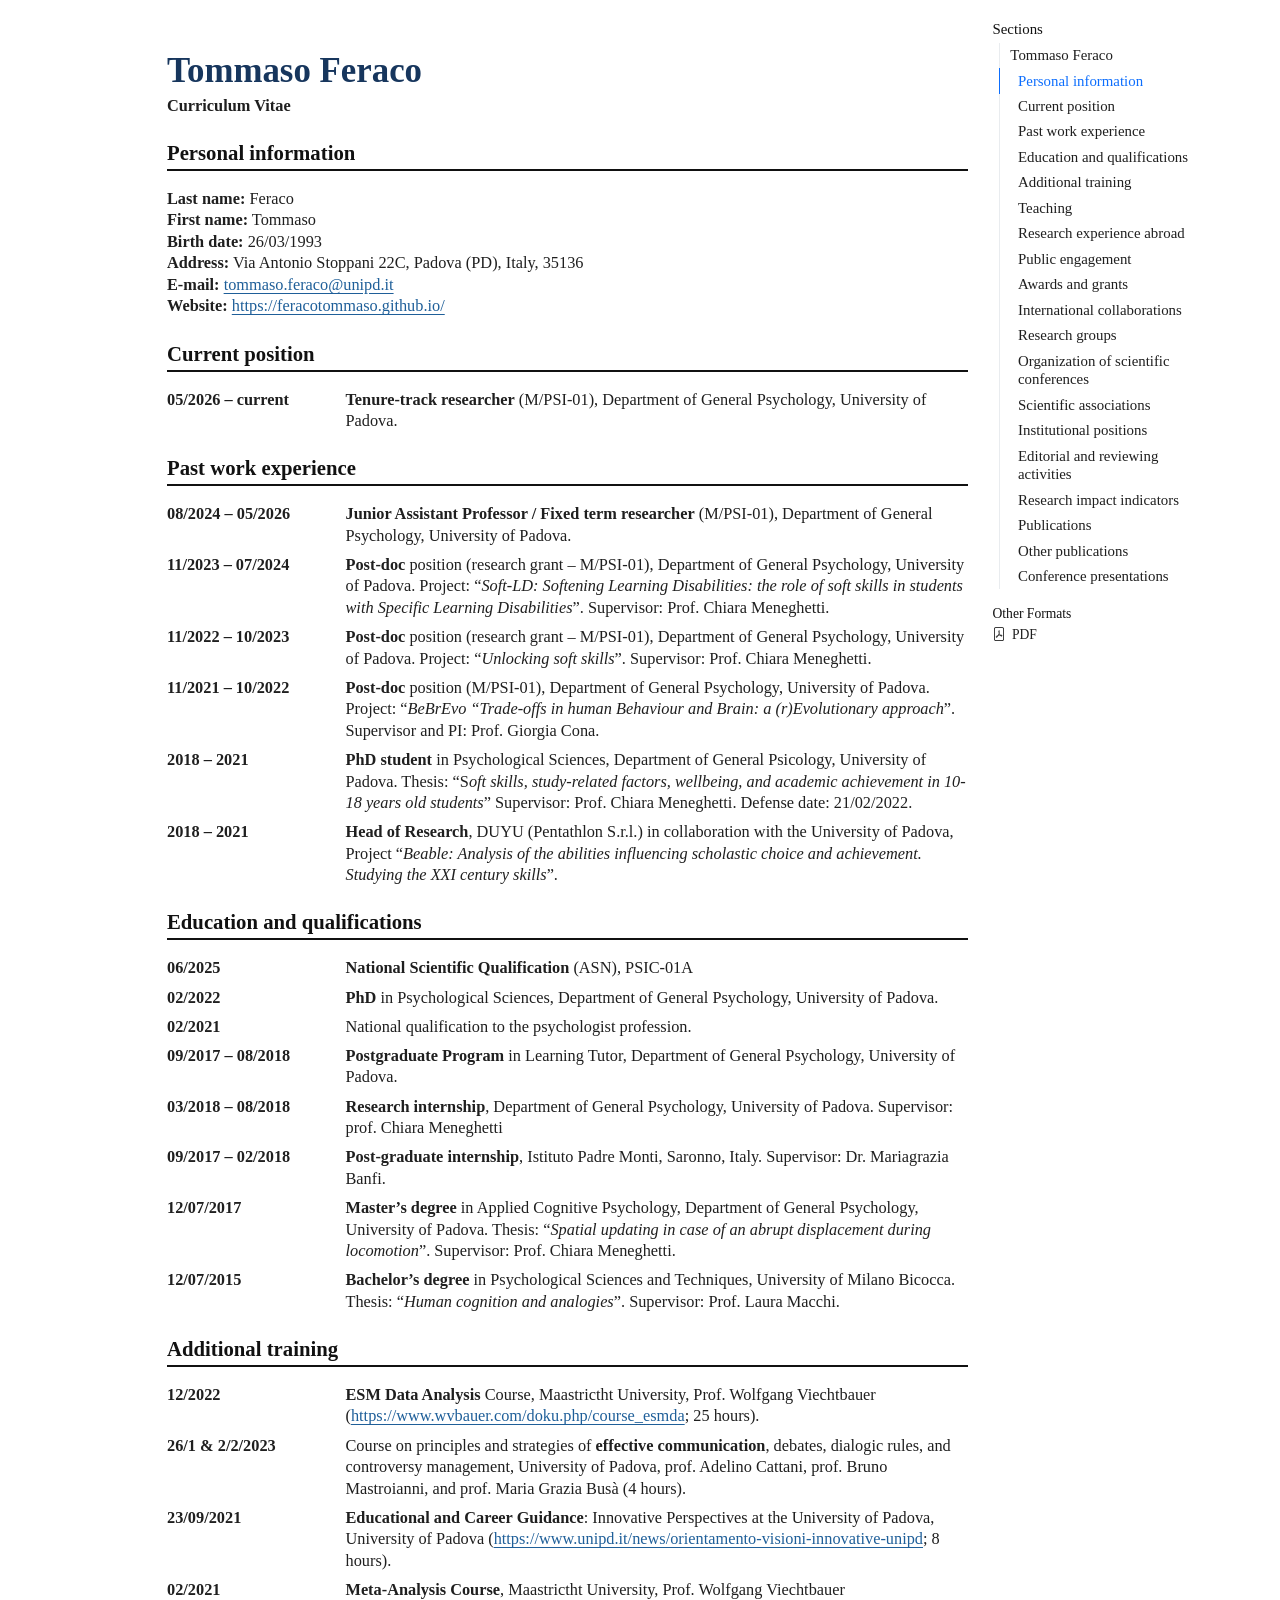
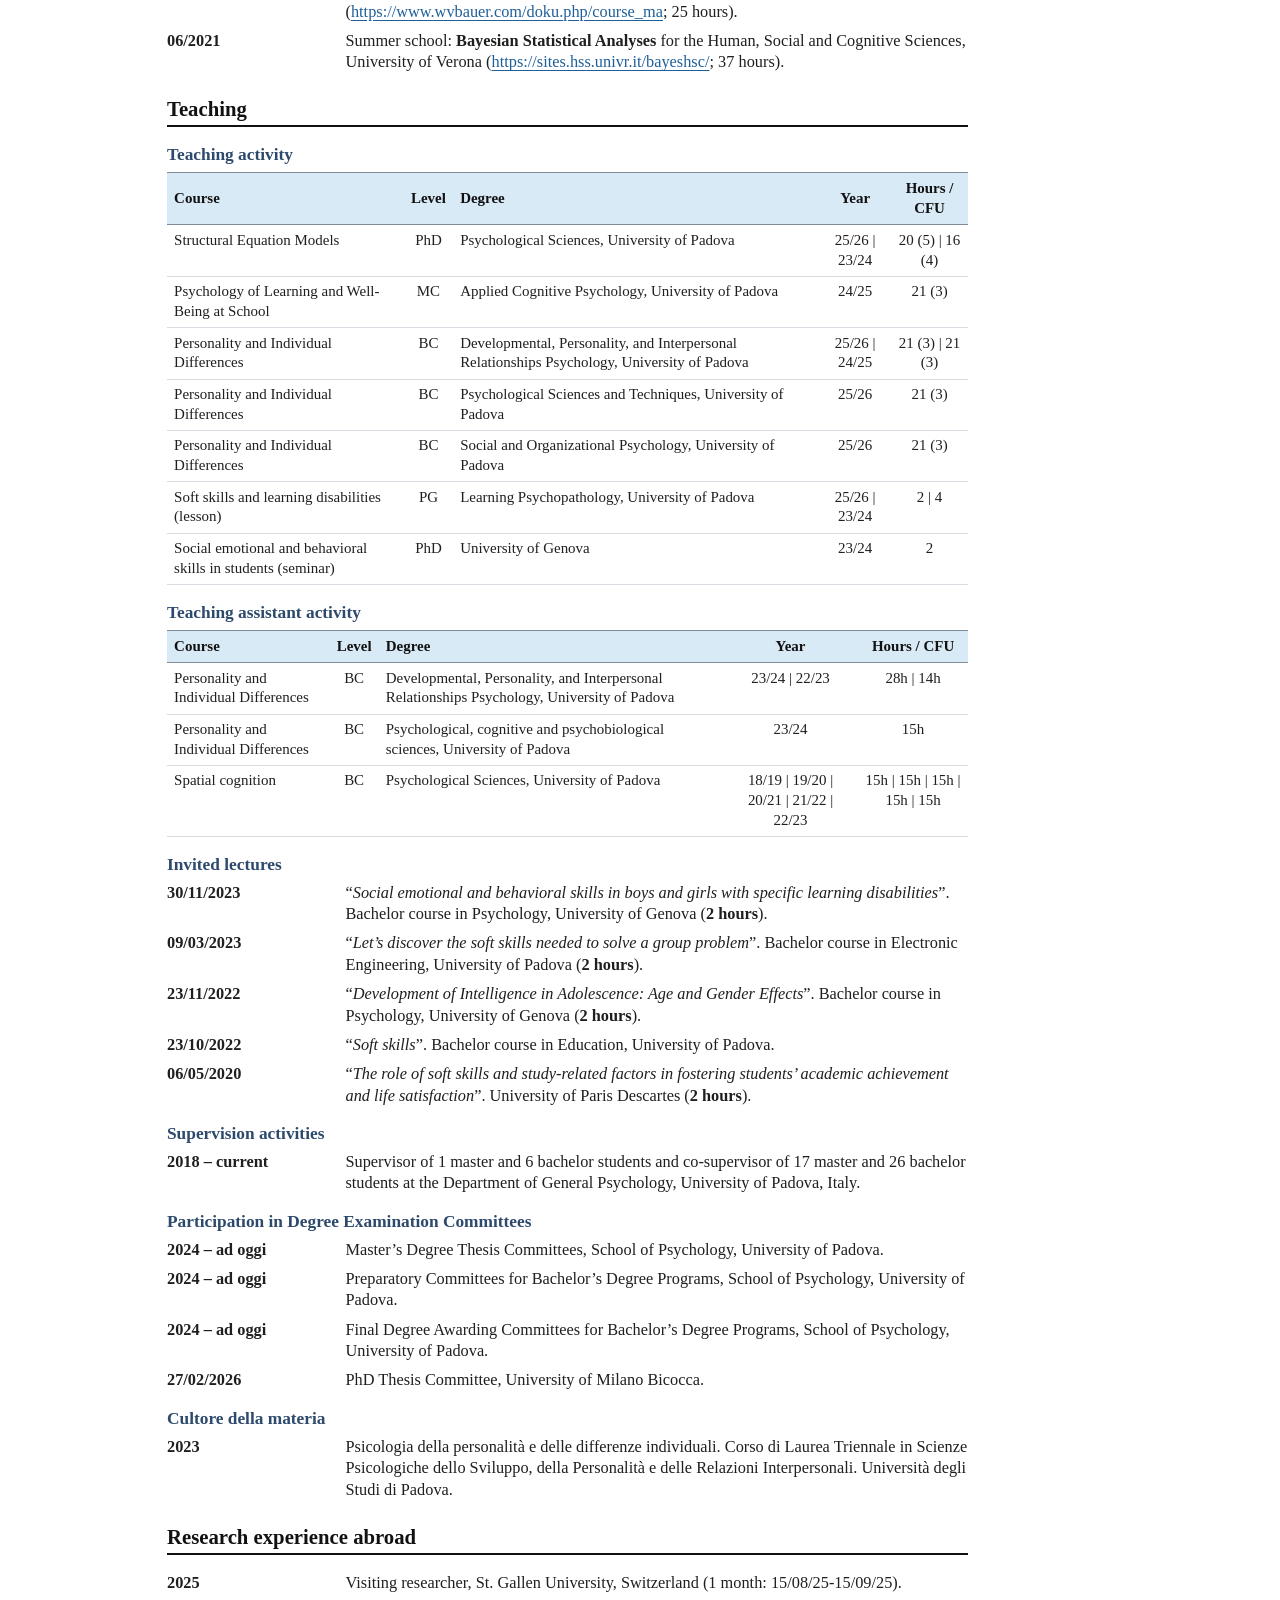
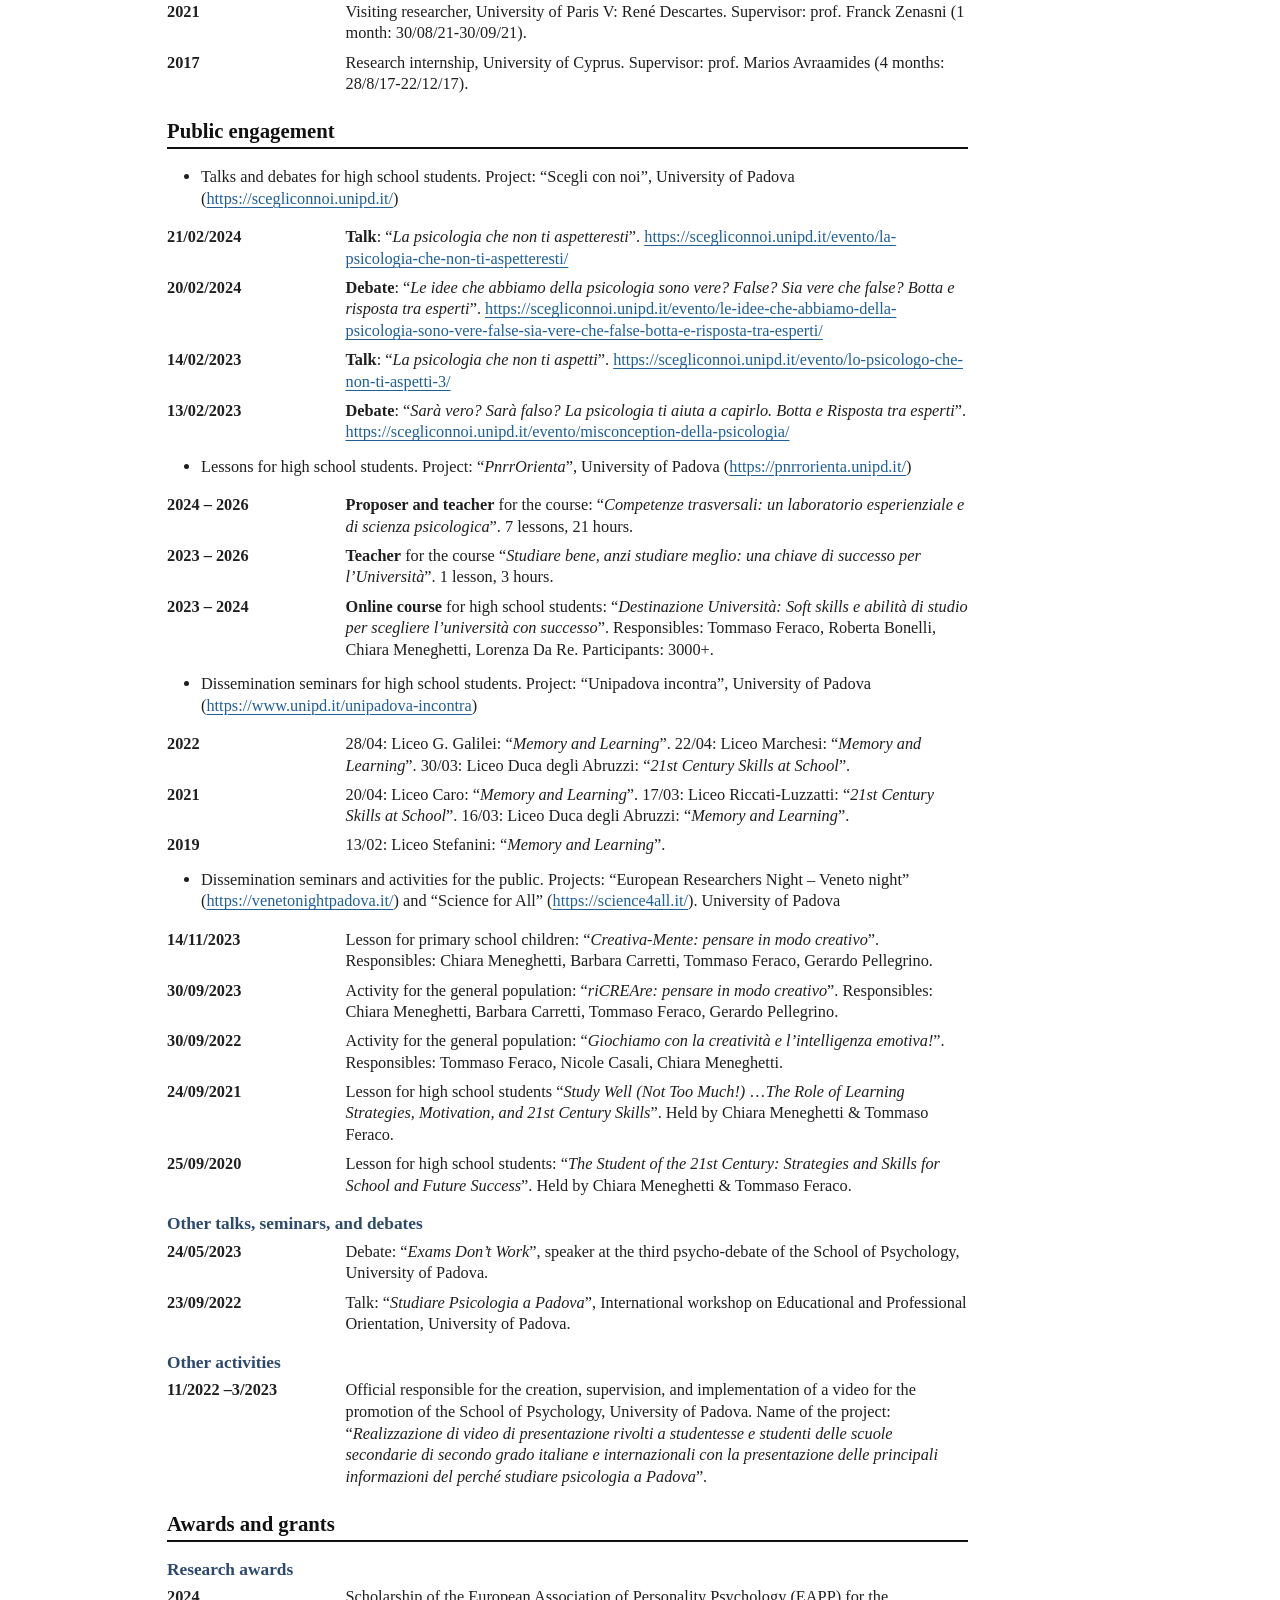
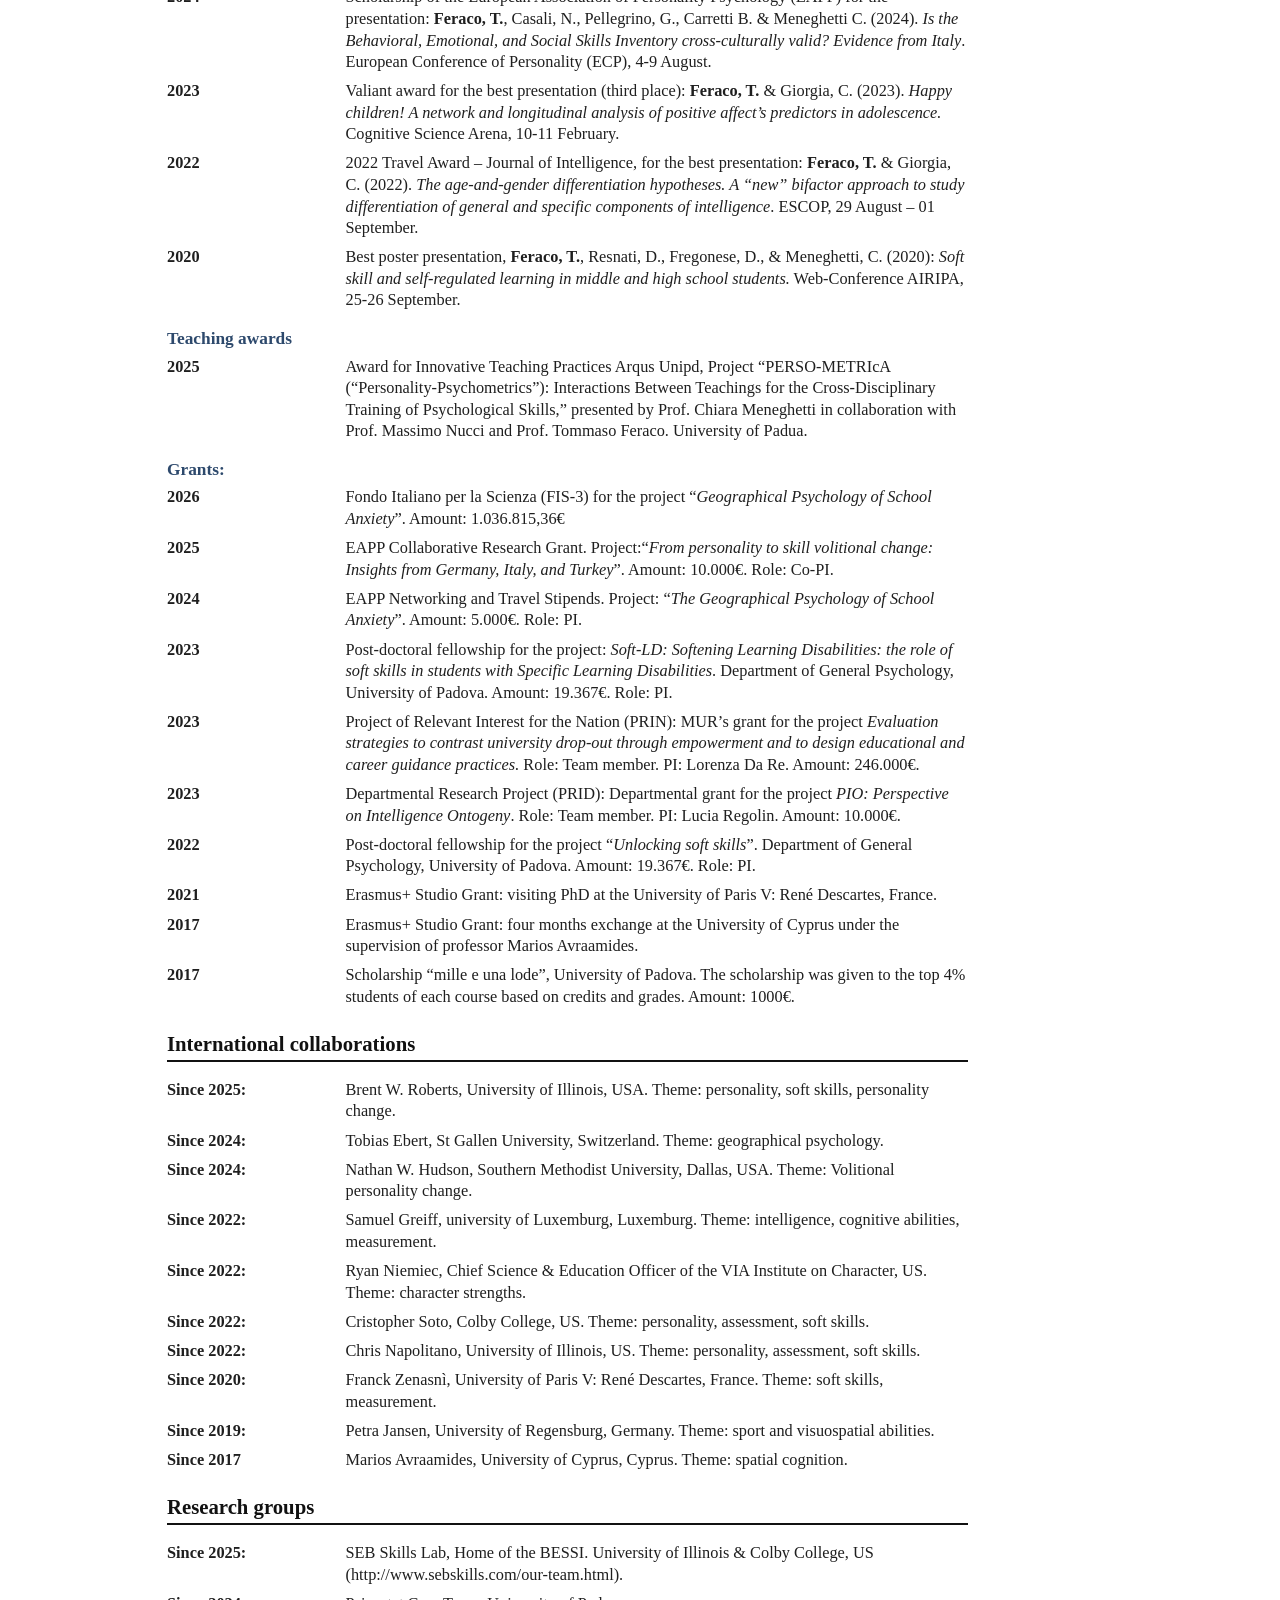
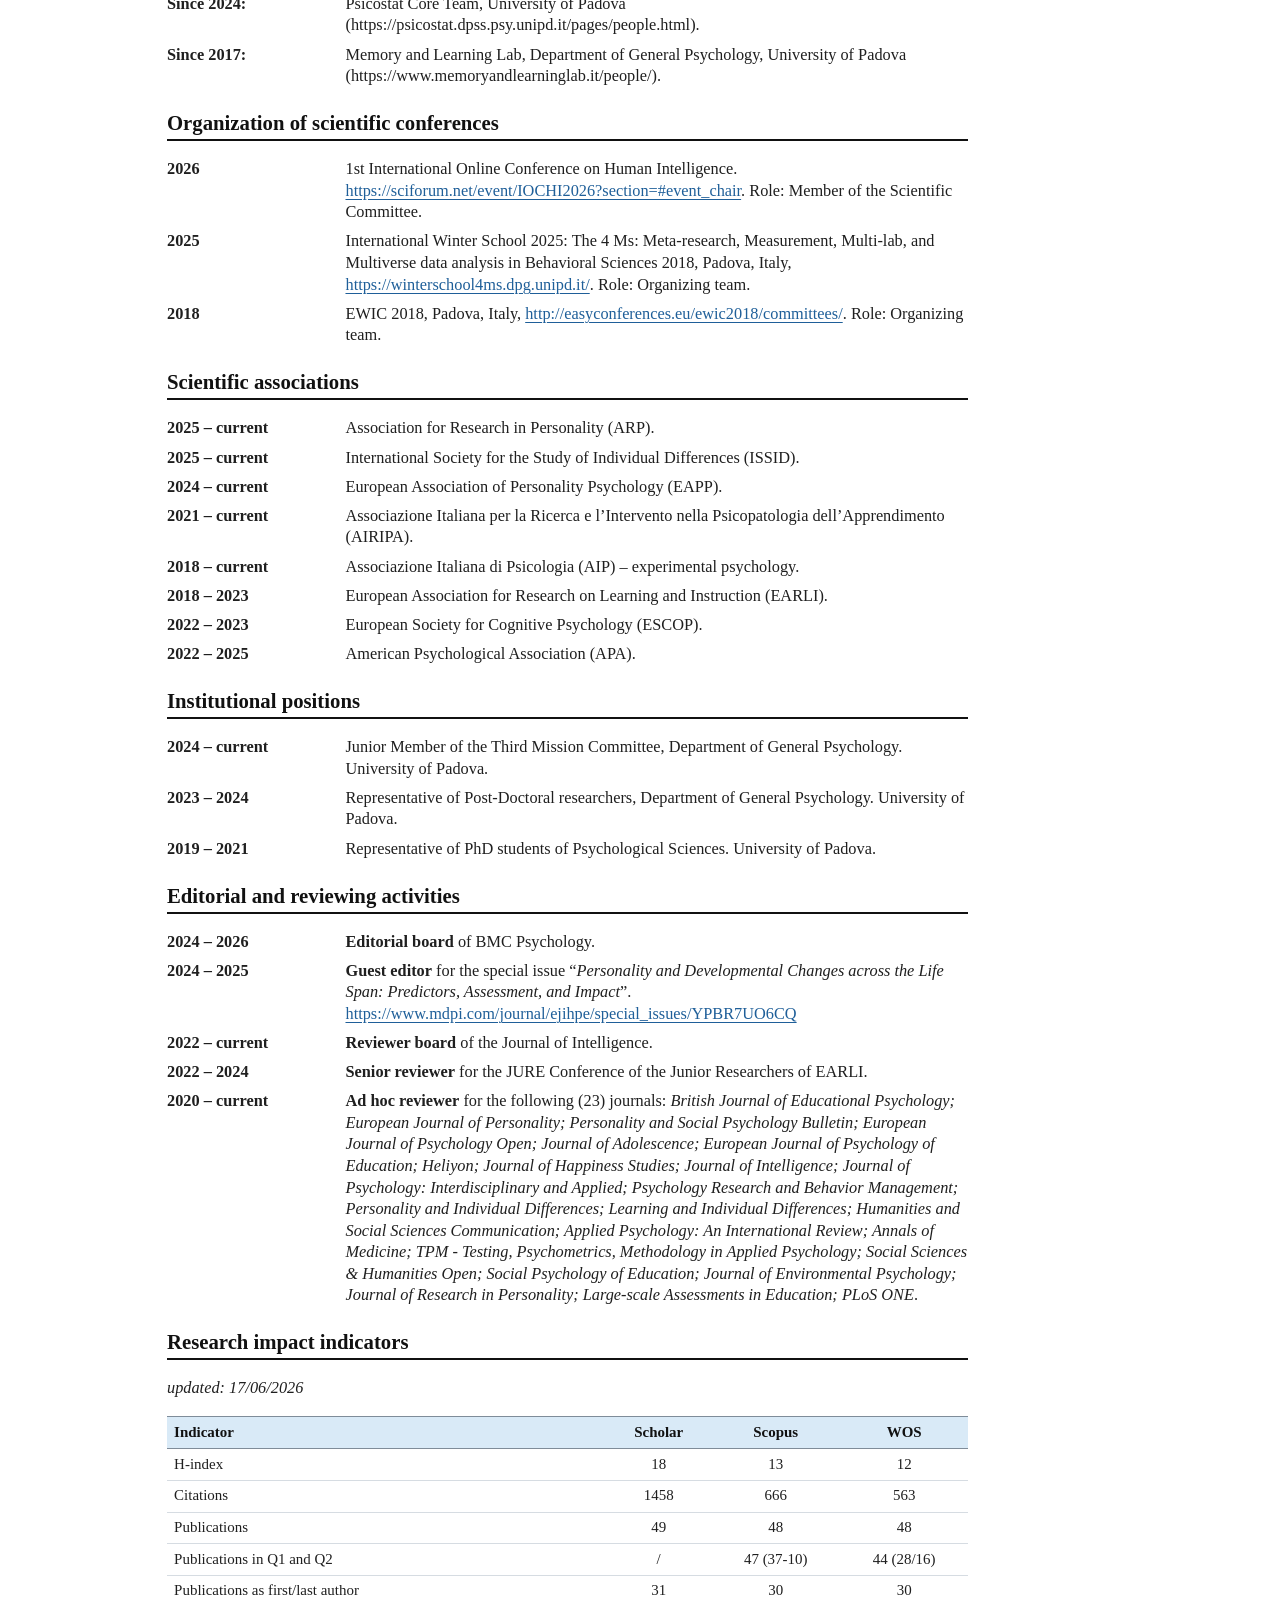
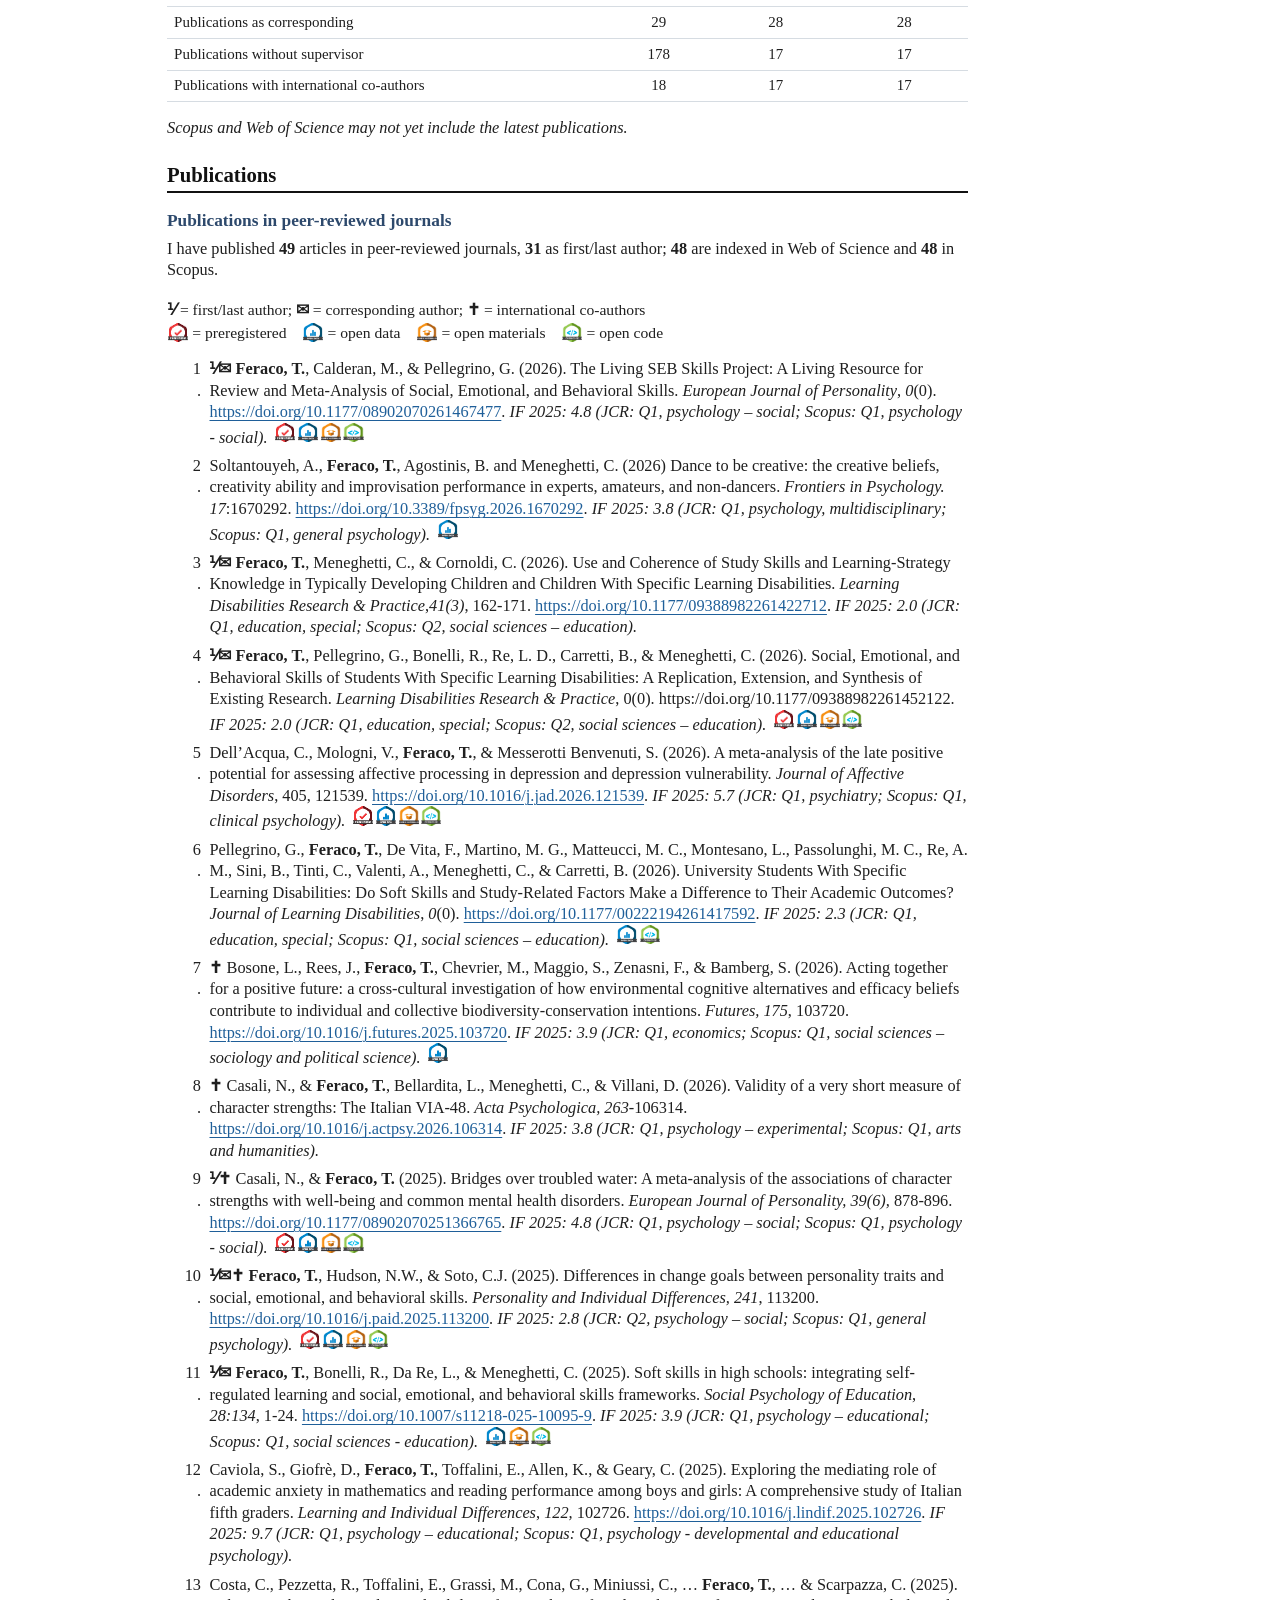
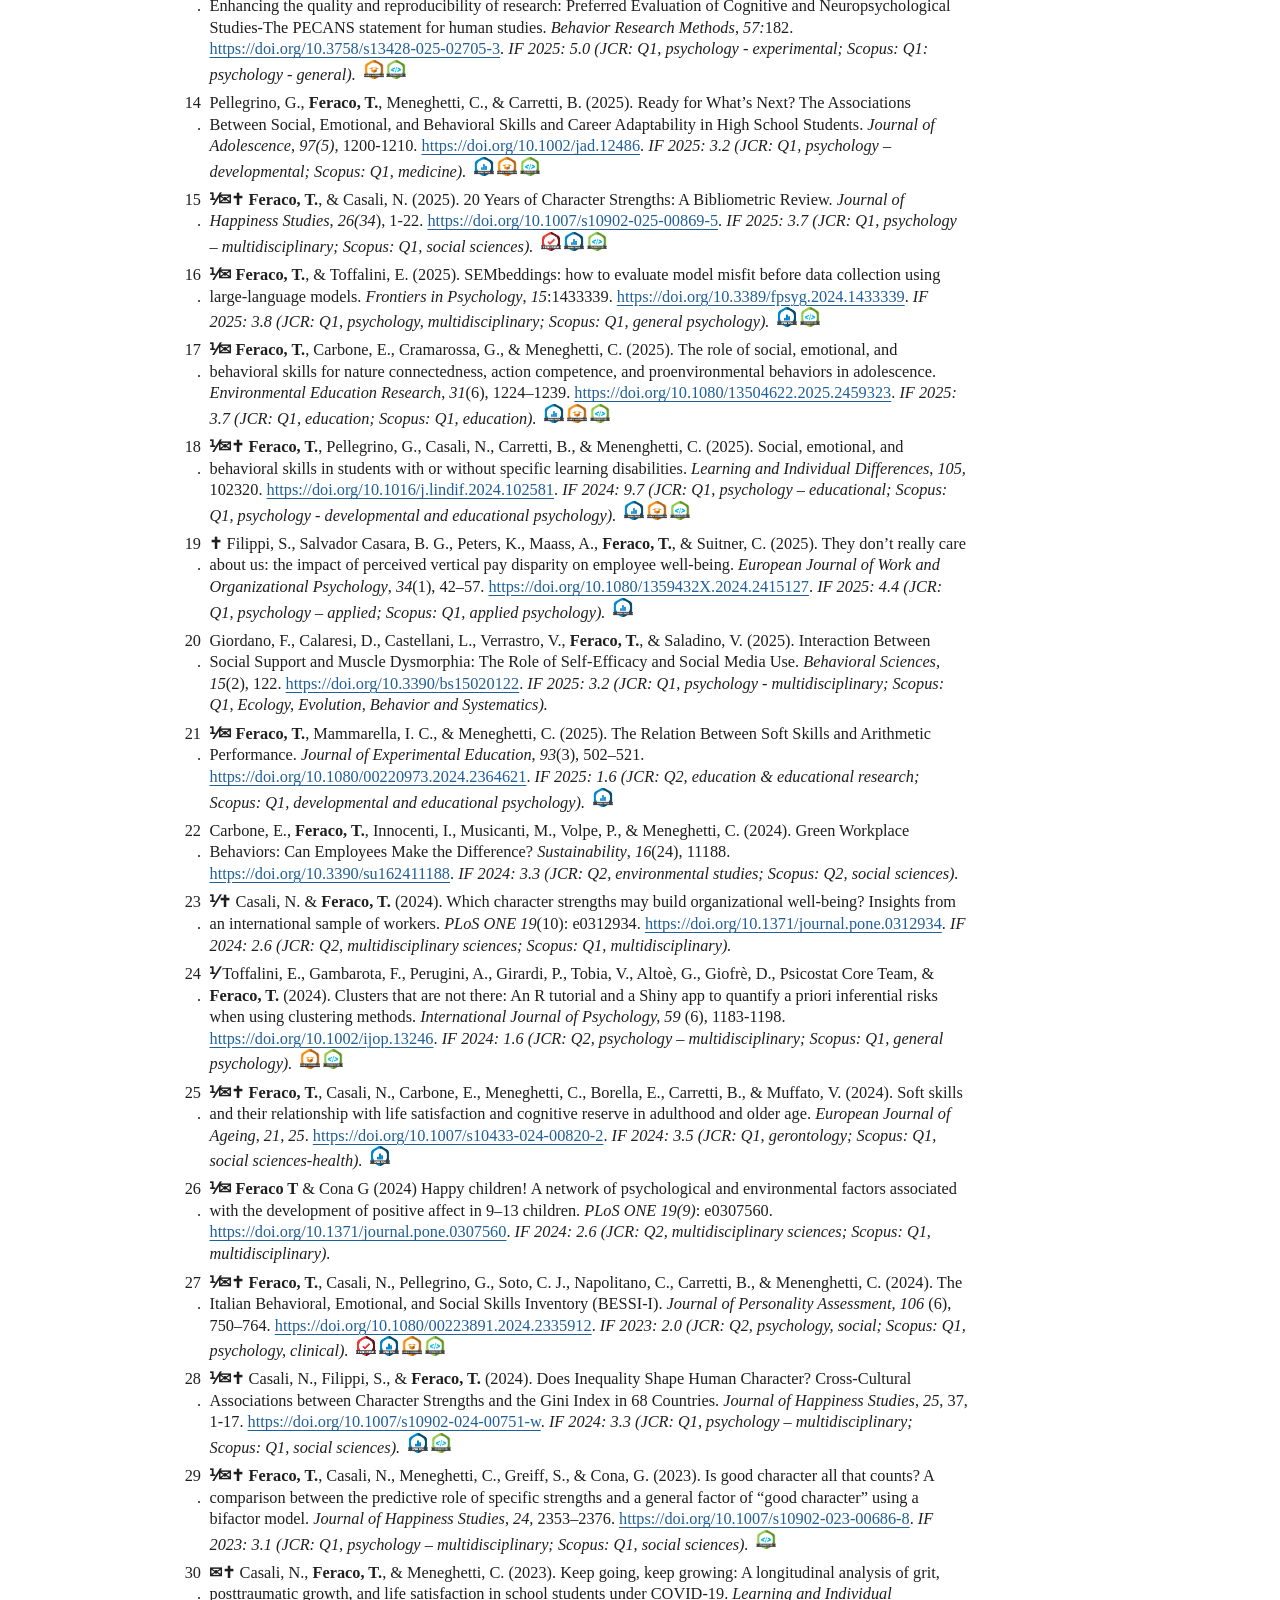
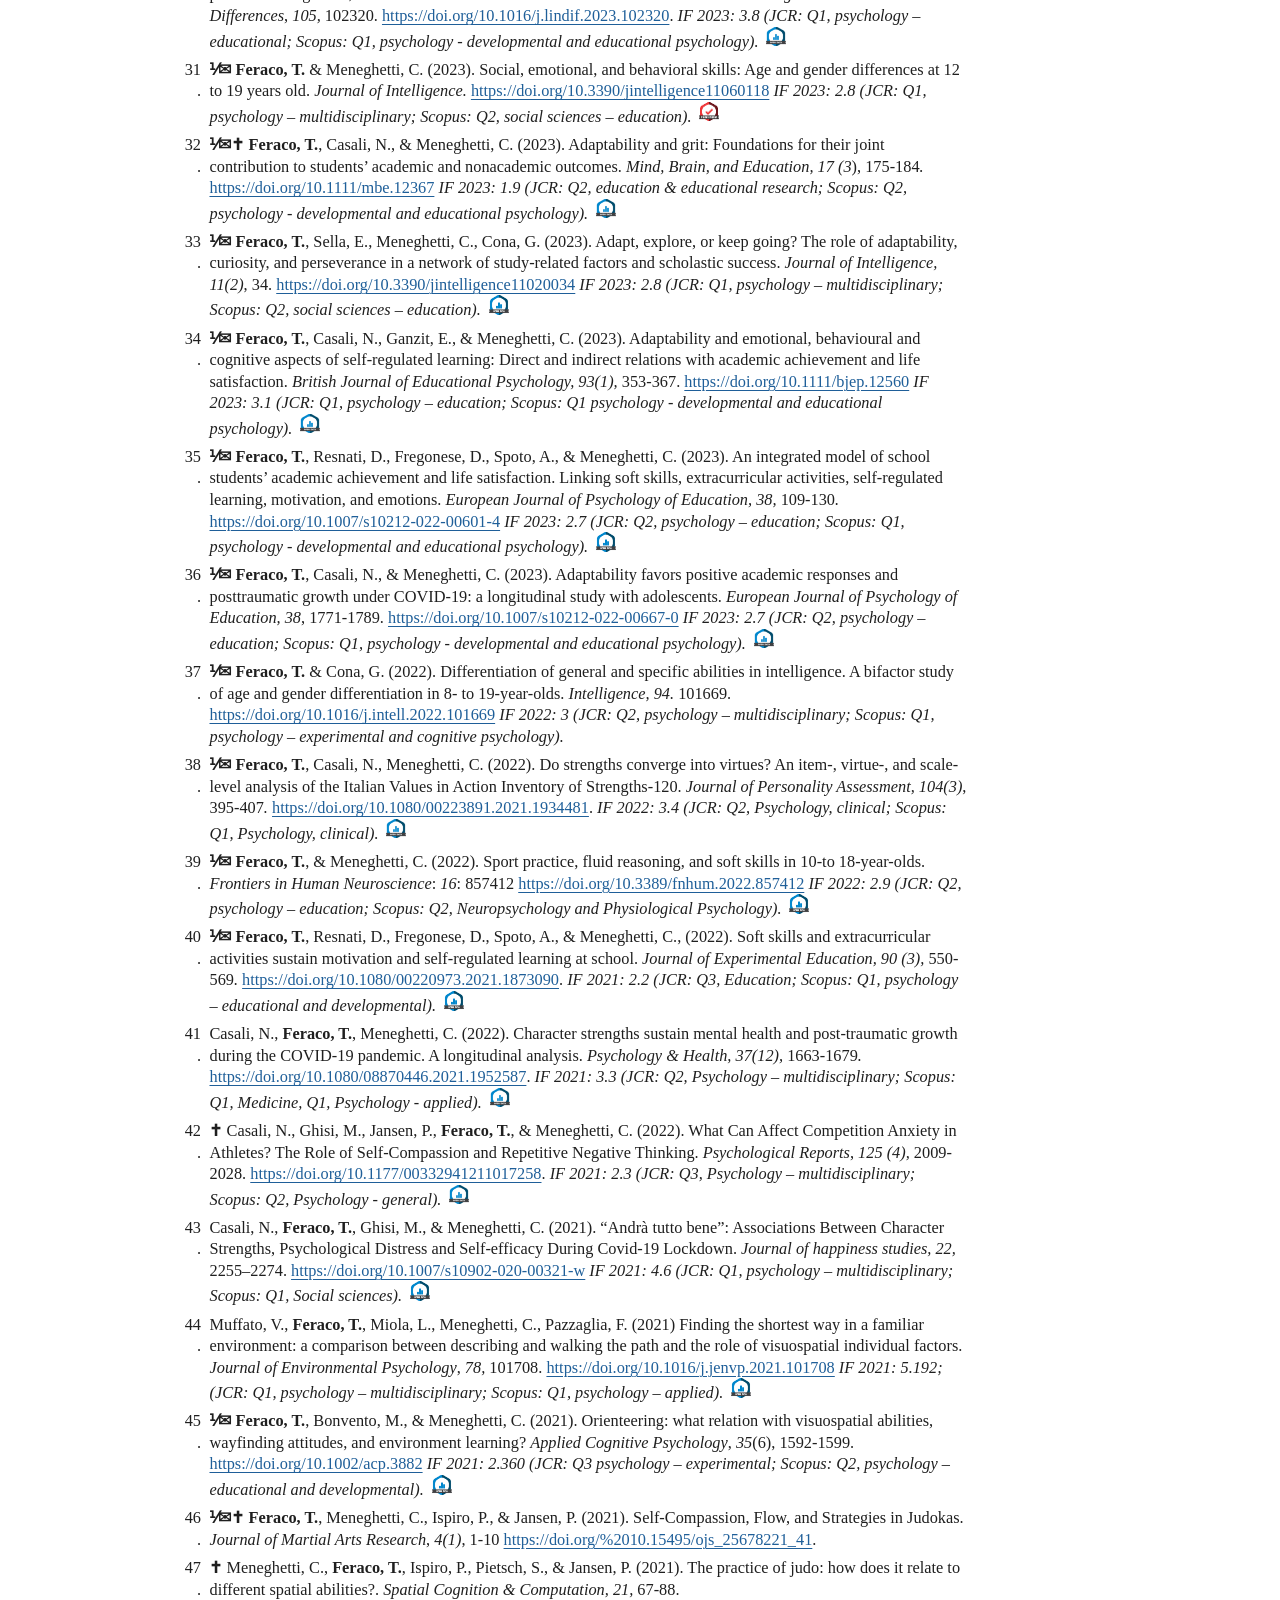
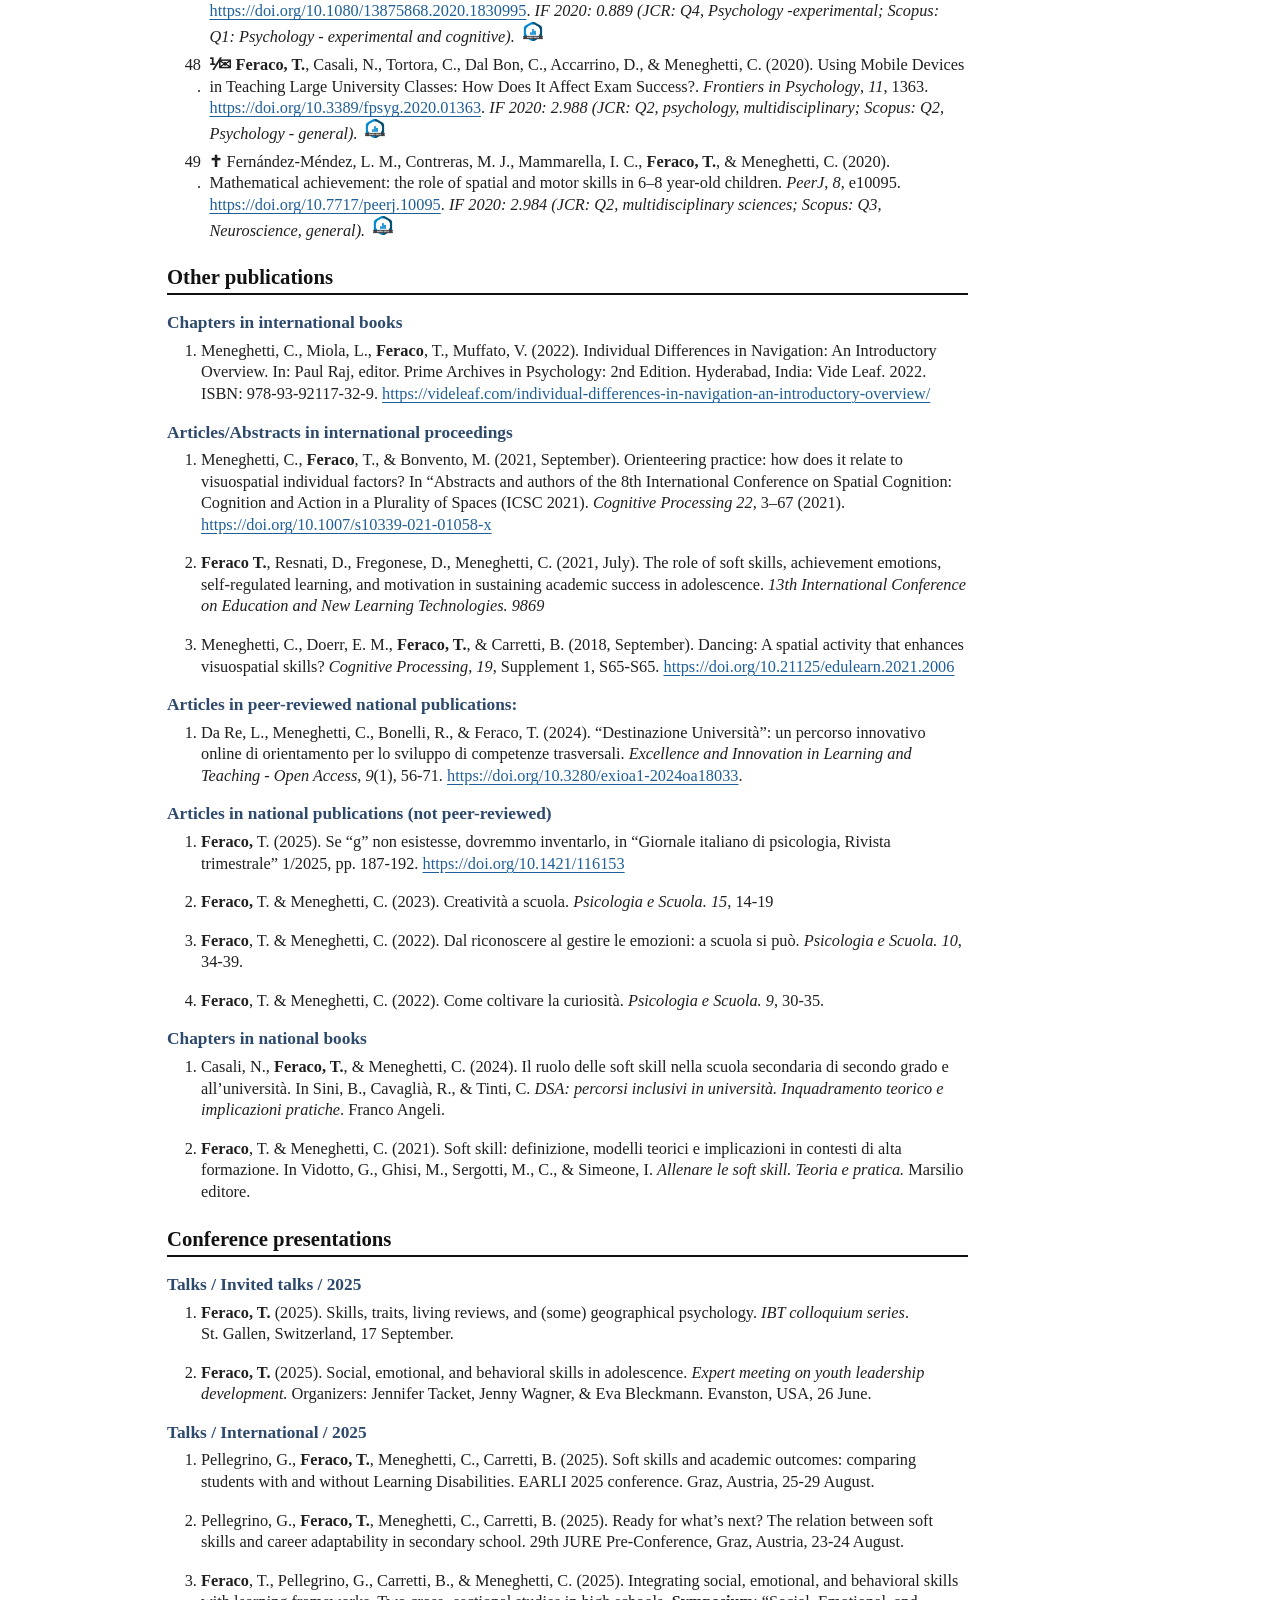
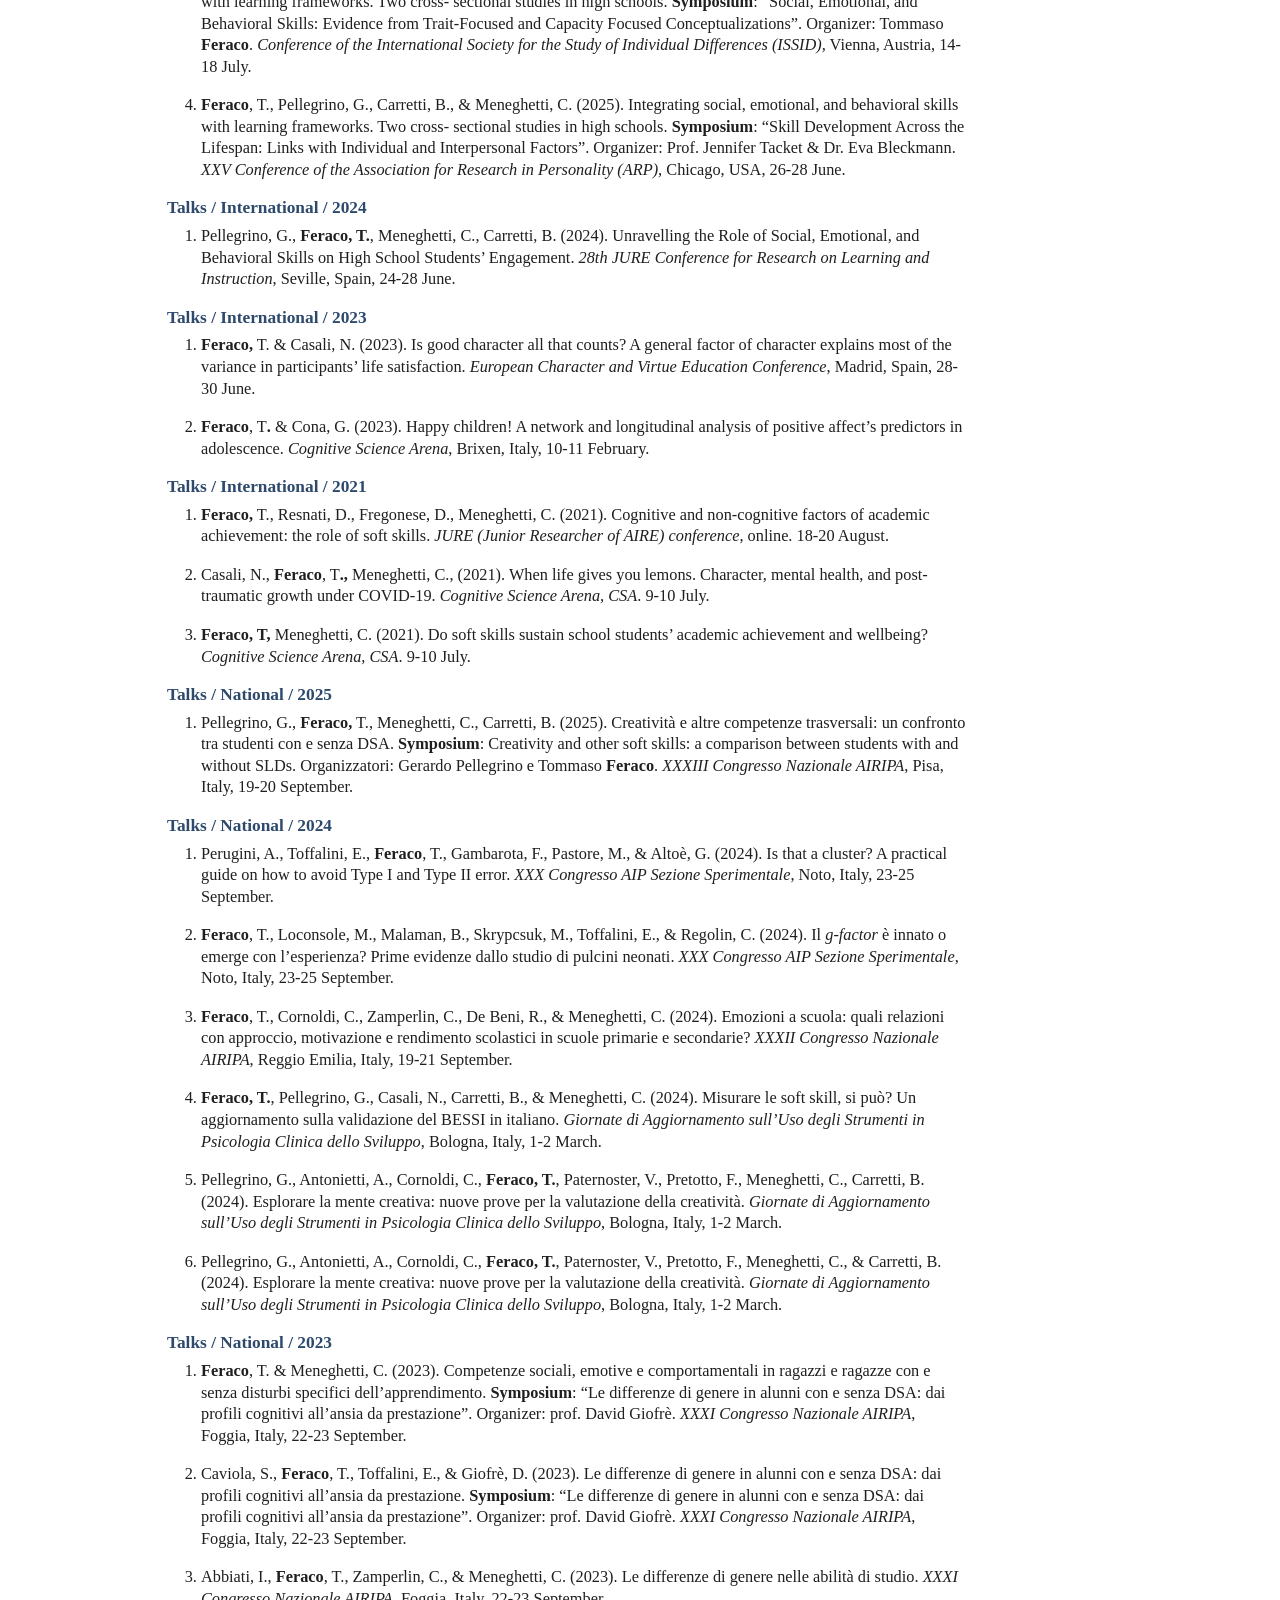
==== docs/cv-en-full.html @ 37ffe10e "docs" ====
<!DOCTYPE html>
<html xmlns="http://www.w3.org/1999/xhtml" lang="en" xml:lang="en"><head>

<meta charset="utf-8">
<meta name="generator" content="quarto-1.7.32">

<meta name="viewport" content="width=device-width, initial-scale=1.0, user-scalable=yes">


<title>cv</title>
<style>
code{white-space: pre-wrap;}
span.smallcaps{font-variant: small-caps;}
div.columns{display: flex; gap: min(4vw, 1.5em);}
div.column{flex: auto; overflow-x: auto;}
div.hanging-indent{margin-left: 1.5em; text-indent: -1.5em;}
ul.task-list{list-style: none;}
ul.task-list li input[type="checkbox"] {
width: 0.8em;
margin: 0 0.8em 0.2em -1em;  vertical-align: middle;
}
</style>


<script>/*!
 * clipboard.js v2.0.11
 * https://clipboardjs.com/
 *
 * Licensed MIT © Zeno Rocha
 */
!function(t,e){"object"==typeof exports&&"object"==typeof module?module.exports=e():"function"==typeof define&&define.amd?define([],e):"object"==typeof exports?exports.ClipboardJS=e():t.ClipboardJS=e()}(this,function(){return n={686:function(t,e,n){"use strict";n.d(e,{default:function(){return b}});var e=n(279),i=n.n(e),e=n(370),u=n.n(e),e=n(817),r=n.n(e);function c(t){try{return document.execCommand(t)}catch(t){return}}var a=function(t){t=r()(t);return c("cut"),t};function o(t,e){var n,o,t=(n=t,o="rtl"===document.documentElement.getAttribute("dir"),(t=document.createElement("textarea")).style.fontSize="12pt",t.style.border="0",t.style.padding="0",t.style.margin="0",t.style.position="absolute",t.style[o?"right":"left"]="-9999px",o=window.pageYOffset||document.documentElement.scrollTop,t.style.top="".concat(o,"px"),t.setAttribute("readonly",""),t.value=n,t);return e.container.appendChild(t),e=r()(t),c("copy"),t.remove(),e}var f=function(t){var e=1<arguments.length&&void 0!==arguments[1]?arguments[1]:{container:document.body},n="";return"string"==typeof t?n=o(t,e):t instanceof HTMLInputElement&&!["text","search","url","tel","password"].includes(null==t?void 0:t.type)?n=o(t.value,e):(n=r()(t),c("copy")),n};function l(t){return(l="function"==typeof Symbol&&"symbol"==typeof Symbol.iterator?function(t){return typeof t}:function(t){return t&&"function"==typeof Symbol&&t.constructor===Symbol&&t!==Symbol.prototype?"symbol":typeof t})(t)}var s=function(){var t=0<arguments.length&&void 0!==arguments[0]?arguments[0]:{},e=t.action,n=void 0===e?"copy":e,o=t.container,e=t.target,t=t.text;if("copy"!==n&&"cut"!==n)throw new Error('Invalid "action" value, use either "copy" or "cut"');if(void 0!==e){if(!e||"object"!==l(e)||1!==e.nodeType)throw new Error('Invalid "target" value, use a valid Element');if("copy"===n&&e.hasAttribute("disabled"))throw new Error('Invalid "target" attribute. Please use "readonly" instead of "disabled" attribute');if("cut"===n&&(e.hasAttribute("readonly")||e.hasAttribute("disabled")))throw new Error('Invalid "target" attribute. You can\'t cut text from elements with "readonly" or "disabled" attributes')}return t?f(t,{container:o}):e?"cut"===n?a(e):f(e,{container:o}):void 0};function p(t){return(p="function"==typeof Symbol&&"symbol"==typeof Symbol.iterator?function(t){return typeof t}:function(t){return t&&"function"==typeof Symbol&&t.constructor===Symbol&&t!==Symbol.prototype?"symbol":typeof t})(t)}function d(t,e){for(var n=0;n<e.length;n++){var o=e[n];o.enumerable=o.enumerable||!1,o.configurable=!0,"value"in o&&(o.writable=!0),Object.defineProperty(t,o.key,o)}}function y(t,e){return(y=Object.setPrototypeOf||function(t,e){return t.__proto__=e,t})(t,e)}function h(n){var o=function(){if("undefined"==typeof Reflect||!Reflect.construct)return!1;if(Reflect.construct.sham)return!1;if("function"==typeof Proxy)return!0;try{return Date.prototype.toString.call(Reflect.construct(Date,[],function(){})),!0}catch(t){return!1}}();return function(){var t,e=v(n);return t=o?(t=v(this).constructor,Reflect.construct(e,arguments,t)):e.apply(this,arguments),e=this,!(t=t)||"object"!==p(t)&&"function"!=typeof t?function(t){if(void 0!==t)return t;throw new ReferenceError("this hasn't been initialised - super() hasn't been called")}(e):t}}function v(t){return(v=Object.setPrototypeOf?Object.getPrototypeOf:function(t){return t.__proto__||Object.getPrototypeOf(t)})(t)}function m(t,e){t="data-clipboard-".concat(t);if(e.hasAttribute(t))return e.getAttribute(t)}var b=function(){!function(t,e){if("function"!=typeof e&&null!==e)throw new TypeError("Super expression must either be null or a function");t.prototype=Object.create(e&&e.prototype,{constructor:{value:t,writable:!0,configurable:!0}}),e&&y(t,e)}(r,i());var t,e,n,o=h(r);function r(t,e){var n;return function(t){if(!(t instanceof r))throw new TypeError("Cannot call a class as a function")}(this),(n=o.call(this)).resolveOptions(e),n.listenClick(t),n}return t=r,n=[{key:"copy",value:function(t){var e=1<arguments.length&&void 0!==arguments[1]?arguments[1]:{container:document.body};return f(t,e)}},{key:"cut",value:function(t){return a(t)}},{key:"isSupported",value:function(){var t=0<arguments.length&&void 0!==arguments[0]?arguments[0]:["copy","cut"],t="string"==typeof t?[t]:t,e=!!document.queryCommandSupported;return t.forEach(function(t){e=e&&!!document.queryCommandSupported(t)}),e}}],(e=[{key:"resolveOptions",value:function(){var t=0<arguments.length&&void 0!==arguments[0]?arguments[0]:{};this.action="function"==typeof t.action?t.action:this.defaultAction,this.target="function"==typeof t.target?t.target:this.defaultTarget,this.text="function"==typeof t.text?t.text:this.defaultText,this.container="object"===p(t.container)?t.container:document.body}},{key:"listenClick",value:function(t){var e=this;this.listener=u()(t,"click",function(t){return e.onClick(t)})}},{key:"onClick",value:function(t){var e=t.delegateTarget||t.currentTarget,n=this.action(e)||"copy",t=s({action:n,container:this.container,target:this.target(e),text:this.text(e)});this.emit(t?"success":"error",{action:n,text:t,trigger:e,clearSelection:function(){e&&e.focus(),window.getSelection().removeAllRanges()}})}},{key:"defaultAction",value:function(t){return m("action",t)}},{key:"defaultTarget",value:function(t){t=m("target",t);if(t)return document.querySelector(t)}},{key:"defaultText",value:function(t){return m("text",t)}},{key:"destroy",value:function(){this.listener.destroy()}}])&&d(t.prototype,e),n&&d(t,n),r}()},828:function(t){var e;"undefined"==typeof Element||Element.prototype.matches||((e=Element.prototype).matches=e.matchesSelector||e.mozMatchesSelector||e.msMatchesSelector||e.oMatchesSelector||e.webkitMatchesSelector),t.exports=function(t,e){for(;t&&9!==t.nodeType;){if("function"==typeof t.matches&&t.matches(e))return t;t=t.parentNode}}},438:function(t,e,n){var u=n(828);function i(t,e,n,o,r){var i=function(e,n,t,o){return function(t){t.delegateTarget=u(t.target,n),t.delegateTarget&&o.call(e,t)}}.apply(this,arguments);return t.addEventListener(n,i,r),{destroy:function(){t.removeEventListener(n,i,r)}}}t.exports=function(t,e,n,o,r){return"function"==typeof t.addEventListener?i.apply(null,arguments):"function"==typeof n?i.bind(null,document).apply(null,arguments):("string"==typeof t&&(t=document.querySelectorAll(t)),Array.prototype.map.call(t,function(t){return i(t,e,n,o,r)}))}},879:function(t,n){n.node=function(t){return void 0!==t&&t instanceof HTMLElement&&1===t.nodeType},n.nodeList=function(t){var e=Object.prototype.toString.call(t);return void 0!==t&&("[object NodeList]"===e||"[object HTMLCollection]"===e)&&"length"in t&&(0===t.length||n.node(t[0]))},n.string=function(t){return"string"==typeof t||t instanceof String},n.fn=function(t){return"[object Function]"===Object.prototype.toString.call(t)}},370:function(t,e,n){var f=n(879),l=n(438);t.exports=function(t,e,n){if(!t&&!e&&!n)throw new Error("Missing required arguments");if(!f.string(e))throw new TypeError("Second argument must be a String");if(!f.fn(n))throw new TypeError("Third argument must be a Function");if(f.node(t))return c=e,a=n,(u=t).addEventListener(c,a),{destroy:function(){u.removeEventListener(c,a)}};if(f.nodeList(t))return o=t,r=e,i=n,Array.prototype.forEach.call(o,function(t){t.addEventListener(r,i)}),{destroy:function(){Array.prototype.forEach.call(o,function(t){t.removeEventListener(r,i)})}};if(f.string(t))return t=t,e=e,n=n,l(document.body,t,e,n);throw new TypeError("First argument must be a String, HTMLElement, HTMLCollection, or NodeList");var o,r,i,u,c,a}},817:function(t){t.exports=function(t){var e,n="SELECT"===t.nodeName?(t.focus(),t.value):"INPUT"===t.nodeName||"TEXTAREA"===t.nodeName?((e=t.hasAttribute("readonly"))||t.setAttribute("readonly",""),t.select(),t.setSelectionRange(0,t.value.length),e||t.removeAttribute("readonly"),t.value):(t.hasAttribute("contenteditable")&&t.focus(),n=window.getSelection(),(e=document.createRange()).selectNodeContents(t),n.removeAllRanges(),n.addRange(e),n.toString());return n}},279:function(t){function e(){}e.prototype={on:function(t,e,n){var o=this.e||(this.e={});return(o[t]||(o[t]=[])).push({fn:e,ctx:n}),this},once:function(t,e,n){var o=this;function r(){o.off(t,r),e.apply(n,arguments)}return r._=e,this.on(t,r,n)},emit:function(t){for(var e=[].slice.call(arguments,1),n=((this.e||(this.e={}))[t]||[]).slice(),o=0,r=n.length;o<r;o++)n[o].fn.apply(n[o].ctx,e);return this},off:function(t,e){var n=this.e||(this.e={}),o=n[t],r=[];if(o&&e)for(var i=0,u=o.length;i<u;i++)o[i].fn!==e&&o[i].fn._!==e&&r.push(o[i]);return r.length?n[t]=r:delete n[t],this}},t.exports=e,t.exports.TinyEmitter=e}},r={},o.n=function(t){var e=t&&t.__esModule?function(){return t.default}:function(){return t};return o.d(e,{a:e}),e},o.d=function(t,e){for(var n in e)o.o(e,n)&&!o.o(t,n)&&Object.defineProperty(t,n,{enumerable:!0,get:e[n]})},o.o=function(t,e){return Object.prototype.hasOwnProperty.call(t,e)},o(686).default;function o(t){if(r[t])return r[t].exports;var e=r[t]={exports:{}};return n[t](e,e.exports,o),e.exports}var n,r});</script>
<script src="[data-uri]" type="module"></script>
<script src="[data-uri]" type="module"></script>
<script>/**
 * @popperjs/core v2.11.7 - MIT License
 */

!function(e,t){"object"==typeof exports&&"undefined"!=typeof module?t(exports):"function"==typeof define&&define.amd?define(["exports"],t):t((e="undefined"!=typeof globalThis?globalThis:e||self).Popper={})}(this,(function(e){"use strict";function t(e){if(null==e)return window;if("[object Window]"!==e.toString()){var t=e.ownerDocument;return t&&t.defaultView||window}return e}function n(e){return e instanceof t(e).Element||e instanceof Element}function r(e){return e instanceof t(e).HTMLElement||e instanceof HTMLElement}function o(e){return"undefined"!=typeof ShadowRoot&&(e instanceof t(e).ShadowRoot||e instanceof ShadowRoot)}var i=Math.max,a=Math.min,s=Math.round;function f(){var e=navigator.userAgentData;return null!=e&&e.brands&&Array.isArray(e.brands)?e.brands.map((function(e){return e.brand+"/"+e.version})).join(" "):navigator.userAgent}function c(){return!/^((?!chrome|android).)*safari/i.test(f())}function p(e,o,i){void 0===o&&(o=!1),void 0===i&&(i=!1);var a=e.getBoundingClientRect(),f=1,p=1;o&&r(e)&&(f=e.offsetWidth>0&&s(a.width)/e.offsetWidth||1,p=e.offsetHeight>0&&s(a.height)/e.offsetHeight||1);var u=(n(e)?t(e):window).visualViewport,l=!c()&&i,d=(a.left+(l&&u?u.offsetLeft:0))/f,h=(a.top+(l&&u?u.offsetTop:0))/p,m=a.width/f,v=a.height/p;return{width:m,height:v,top:h,right:d+m,bottom:h+v,left:d,x:d,y:h}}function u(e){var n=t(e);return{scrollLeft:n.pageXOffset,scrollTop:n.pageYOffset}}function l(e){return e?(e.nodeName||"").toLowerCase():null}function d(e){return((n(e)?e.ownerDocument:e.document)||window.document).documentElement}function h(e){return p(d(e)).left+u(e).scrollLeft}function m(e){return t(e).getComputedStyle(e)}function v(e){var t=m(e),n=t.overflow,r=t.overflowX,o=t.overflowY;return/auto|scroll|overlay|hidden/.test(n+o+r)}function y(e,n,o){void 0===o&&(o=!1);var i,a,f=r(n),c=r(n)&&function(e){var t=e.getBoundingClientRect(),n=s(t.width)/e.offsetWidth||1,r=s(t.height)/e.offsetHeight||1;return 1!==n||1!==r}(n),m=d(n),y=p(e,c,o),g={scrollLeft:0,scrollTop:0},b={x:0,y:0};return(f||!f&&!o)&&(("body"!==l(n)||v(m))&&(g=(i=n)!==t(i)&&r(i)?{scrollLeft:(a=i).scrollLeft,scrollTop:a.scrollTop}:u(i)),r(n)?((b=p(n,!0)).x+=n.clientLeft,b.y+=n.clientTop):m&&(b.x=h(m))),{x:y.left+g.scrollLeft-b.x,y:y.top+g.scrollTop-b.y,width:y.width,height:y.height}}function g(e){var t=p(e),n=e.offsetWidth,r=e.offsetHeight;return Math.abs(t.width-n)<=1&&(n=t.width),Math.abs(t.height-r)<=1&&(r=t.height),{x:e.offsetLeft,y:e.offsetTop,width:n,height:r}}function b(e){return"html"===l(e)?e:e.assignedSlot||e.parentNode||(o(e)?e.host:null)||d(e)}function x(e){return["html","body","#document"].indexOf(l(e))>=0?e.ownerDocument.body:r(e)&&v(e)?e:x(b(e))}function w(e,n){var r;void 0===n&&(n=[]);var o=x(e),i=o===(null==(r=e.ownerDocument)?void 0:r.body),a=t(o),s=i?[a].concat(a.visualViewport||[],v(o)?o:[]):o,f=n.concat(s);return i?f:f.concat(w(b(s)))}function O(e){return["table","td","th"].indexOf(l(e))>=0}function j(e){return r(e)&&"fixed"!==m(e).position?e.offsetParent:null}function E(e){for(var n=t(e),i=j(e);i&&O(i)&&"static"===m(i).position;)i=j(i);return i&&("html"===l(i)||"body"===l(i)&&"static"===m(i).position)?n:i||function(e){var t=/firefox/i.test(f());if(/Trident/i.test(f())&&r(e)&&"fixed"===m(e).position)return null;var n=b(e);for(o(n)&&(n=n.host);r(n)&&["html","body"].indexOf(l(n))<0;){var i=m(n);if("none"!==i.transform||"none"!==i.perspective||"paint"===i.contain||-1!==["transform","perspective"].indexOf(i.willChange)||t&&"filter"===i.willChange||t&&i.filter&&"none"!==i.filter)return n;n=n.parentNode}return null}(e)||n}var D="top",A="bottom",L="right",P="left",M="auto",k=[D,A,L,P],W="start",B="end",H="viewport",T="popper",R=k.reduce((function(e,t){return e.concat([t+"-"+W,t+"-"+B])}),[]),S=[].concat(k,[M]).reduce((function(e,t){return e.concat([t,t+"-"+W,t+"-"+B])}),[]),V=["beforeRead","read","afterRead","beforeMain","main","afterMain","beforeWrite","write","afterWrite"];function q(e){var t=new Map,n=new Set,r=[];function o(e){n.add(e.name),[].concat(e.requires||[],e.requiresIfExists||[]).forEach((function(e){if(!n.has(e)){var r=t.get(e);r&&o(r)}})),r.push(e)}return e.forEach((function(e){t.set(e.name,e)})),e.forEach((function(e){n.has(e.name)||o(e)})),r}function C(e){return e.split("-")[0]}function N(e,t){var n=t.getRootNode&&t.getRootNode();if(e.contains(t))return!0;if(n&&o(n)){var r=t;do{if(r&&e.isSameNode(r))return!0;r=r.parentNode||r.host}while(r)}return!1}function I(e){return Object.assign({},e,{left:e.x,top:e.y,right:e.x+e.width,bottom:e.y+e.height})}function _(e,r,o){return r===H?I(function(e,n){var r=t(e),o=d(e),i=r.visualViewport,a=o.clientWidth,s=o.clientHeight,f=0,p=0;if(i){a=i.width,s=i.height;var u=c();(u||!u&&"fixed"===n)&&(f=i.offsetLeft,p=i.offsetTop)}return{width:a,height:s,x:f+h(e),y:p}}(e,o)):n(r)?function(e,t){var n=p(e,!1,"fixed"===t);return n.top=n.top+e.clientTop,n.left=n.left+e.clientLeft,n.bottom=n.top+e.clientHeight,n.right=n.left+e.clientWidth,n.width=e.clientWidth,n.height=e.clientHeight,n.x=n.left,n.y=n.top,n}(r,o):I(function(e){var t,n=d(e),r=u(e),o=null==(t=e.ownerDocument)?void 0:t.body,a=i(n.scrollWidth,n.clientWidth,o?o.scrollWidth:0,o?o.clientWidth:0),s=i(n.scrollHeight,n.clientHeight,o?o.scrollHeight:0,o?o.clientHeight:0),f=-r.scrollLeft+h(e),c=-r.scrollTop;return"rtl"===m(o||n).direction&&(f+=i(n.clientWidth,o?o.clientWidth:0)-a),{width:a,height:s,x:f,y:c}}(d(e)))}function F(e,t,o,s){var f="clippingParents"===t?function(e){var t=w(b(e)),o=["absolute","fixed"].indexOf(m(e).position)>=0&&r(e)?E(e):e;return n(o)?t.filter((function(e){return n(e)&&N(e,o)&&"body"!==l(e)})):[]}(e):[].concat(t),c=[].concat(f,[o]),p=c[0],u=c.reduce((function(t,n){var r=_(e,n,s);return t.top=i(r.top,t.top),t.right=a(r.right,t.right),t.bottom=a(r.bottom,t.bottom),t.left=i(r.left,t.left),t}),_(e,p,s));return u.width=u.right-u.left,u.height=u.bottom-u.top,u.x=u.left,u.y=u.top,u}function U(e){return e.split("-")[1]}function z(e){return["top","bottom"].indexOf(e)>=0?"x":"y"}function X(e){var t,n=e.reference,r=e.element,o=e.placement,i=o?C(o):null,a=o?U(o):null,s=n.x+n.width/2-r.width/2,f=n.y+n.height/2-r.height/2;switch(i){case D:t={x:s,y:n.y-r.height};break;case A:t={x:s,y:n.y+n.height};break;case L:t={x:n.x+n.width,y:f};break;case P:t={x:n.x-r.width,y:f};break;default:t={x:n.x,y:n.y}}var c=i?z(i):null;if(null!=c){var p="y"===c?"height":"width";switch(a){case W:t[c]=t[c]-(n[p]/2-r[p]/2);break;case B:t[c]=t[c]+(n[p]/2-r[p]/2)}}return t}function Y(e){return Object.assign({},{top:0,right:0,bottom:0,left:0},e)}function G(e,t){return t.reduce((function(t,n){return t[n]=e,t}),{})}function J(e,t){void 0===t&&(t={});var r=t,o=r.placement,i=void 0===o?e.placement:o,a=r.strategy,s=void 0===a?e.strategy:a,f=r.boundary,c=void 0===f?"clippingParents":f,u=r.rootBoundary,l=void 0===u?H:u,h=r.elementContext,m=void 0===h?T:h,v=r.altBoundary,y=void 0!==v&&v,g=r.padding,b=void 0===g?0:g,x=Y("number"!=typeof b?b:G(b,k)),w=m===T?"reference":T,O=e.rects.popper,j=e.elements[y?w:m],E=F(n(j)?j:j.contextElement||d(e.elements.popper),c,l,s),P=p(e.elements.reference),M=X({reference:P,element:O,strategy:"absolute",placement:i}),W=I(Object.assign({},O,M)),B=m===T?W:P,R={top:E.top-B.top+x.top,bottom:B.bottom-E.bottom+x.bottom,left:E.left-B.left+x.left,right:B.right-E.right+x.right},S=e.modifiersData.offset;if(m===T&&S){var V=S[i];Object.keys(R).forEach((function(e){var t=[L,A].indexOf(e)>=0?1:-1,n=[D,A].indexOf(e)>=0?"y":"x";R[e]+=V[n]*t}))}return R}var K={placement:"bottom",modifiers:[],strategy:"absolute"};function Q(){for(var e=arguments.length,t=new Array(e),n=0;n<e;n++)t[n]=arguments[n];return!t.some((function(e){return!(e&&"function"==typeof e.getBoundingClientRect)}))}function Z(e){void 0===e&&(e={});var t=e,r=t.defaultModifiers,o=void 0===r?[]:r,i=t.defaultOptions,a=void 0===i?K:i;return function(e,t,r){void 0===r&&(r=a);var i,s,f={placement:"bottom",orderedModifiers:[],options:Object.assign({},K,a),modifiersData:{},elements:{reference:e,popper:t},attributes:{},styles:{}},c=[],p=!1,u={state:f,setOptions:function(r){var i="function"==typeof r?r(f.options):r;l(),f.options=Object.assign({},a,f.options,i),f.scrollParents={reference:n(e)?w(e):e.contextElement?w(e.contextElement):[],popper:w(t)};var s,p,d=function(e){var t=q(e);return V.reduce((function(e,n){return e.concat(t.filter((function(e){return e.phase===n})))}),[])}((s=[].concat(o,f.options.modifiers),p=s.reduce((function(e,t){var n=e[t.name];return e[t.name]=n?Object.assign({},n,t,{options:Object.assign({},n.options,t.options),data:Object.assign({},n.data,t.data)}):t,e}),{}),Object.keys(p).map((function(e){return p[e]}))));return f.orderedModifiers=d.filter((function(e){return e.enabled})),f.orderedModifiers.forEach((function(e){var t=e.name,n=e.options,r=void 0===n?{}:n,o=e.effect;if("function"==typeof o){var i=o({state:f,name:t,instance:u,options:r}),a=function(){};c.push(i||a)}})),u.update()},forceUpdate:function(){if(!p){var e=f.elements,t=e.reference,n=e.popper;if(Q(t,n)){f.rects={reference:y(t,E(n),"fixed"===f.options.strategy),popper:g(n)},f.reset=!1,f.placement=f.options.placement,f.orderedModifiers.forEach((function(e){return f.modifiersData[e.name]=Object.assign({},e.data)}));for(var r=0;r<f.orderedModifiers.length;r++)if(!0!==f.reset){var o=f.orderedModifiers[r],i=o.fn,a=o.options,s=void 0===a?{}:a,c=o.name;"function"==typeof i&&(f=i({state:f,options:s,name:c,instance:u})||f)}else f.reset=!1,r=-1}}},update:(i=function(){return new Promise((function(e){u.forceUpdate(),e(f)}))},function(){return s||(s=new Promise((function(e){Promise.resolve().then((function(){s=void 0,e(i())}))}))),s}),destroy:function(){l(),p=!0}};if(!Q(e,t))return u;function l(){c.forEach((function(e){return e()})),c=[]}return u.setOptions(r).then((function(e){!p&&r.onFirstUpdate&&r.onFirstUpdate(e)})),u}}var $={passive:!0};var ee={name:"eventListeners",enabled:!0,phase:"write",fn:function(){},effect:function(e){var n=e.state,r=e.instance,o=e.options,i=o.scroll,a=void 0===i||i,s=o.resize,f=void 0===s||s,c=t(n.elements.popper),p=[].concat(n.scrollParents.reference,n.scrollParents.popper);return a&&p.forEach((function(e){e.addEventListener("scroll",r.update,$)})),f&&c.addEventListener("resize",r.update,$),function(){a&&p.forEach((function(e){e.removeEventListener("scroll",r.update,$)})),f&&c.removeEventListener("resize",r.update,$)}},data:{}};var te={name:"popperOffsets",enabled:!0,phase:"read",fn:function(e){var t=e.state,n=e.name;t.modifiersData[n]=X({reference:t.rects.reference,element:t.rects.popper,strategy:"absolute",placement:t.placement})},data:{}},ne={top:"auto",right:"auto",bottom:"auto",left:"auto"};function re(e){var n,r=e.popper,o=e.popperRect,i=e.placement,a=e.variation,f=e.offsets,c=e.position,p=e.gpuAcceleration,u=e.adaptive,l=e.roundOffsets,h=e.isFixed,v=f.x,y=void 0===v?0:v,g=f.y,b=void 0===g?0:g,x="function"==typeof l?l({x:y,y:b}):{x:y,y:b};y=x.x,b=x.y;var w=f.hasOwnProperty("x"),O=f.hasOwnProperty("y"),j=P,M=D,k=window;if(u){var W=E(r),H="clientHeight",T="clientWidth";if(W===t(r)&&"static"!==m(W=d(r)).position&&"absolute"===c&&(H="scrollHeight",T="scrollWidth"),W=W,i===D||(i===P||i===L)&&a===B)M=A,b-=(h&&W===k&&k.visualViewport?k.visualViewport.height:W[H])-o.height,b*=p?1:-1;if(i===P||(i===D||i===A)&&a===B)j=L,y-=(h&&W===k&&k.visualViewport?k.visualViewport.width:W[T])-o.width,y*=p?1:-1}var R,S=Object.assign({position:c},u&&ne),V=!0===l?function(e,t){var n=e.x,r=e.y,o=t.devicePixelRatio||1;return{x:s(n*o)/o||0,y:s(r*o)/o||0}}({x:y,y:b},t(r)):{x:y,y:b};return y=V.x,b=V.y,p?Object.assign({},S,((R={})[M]=O?"0":"",R[j]=w?"0":"",R.transform=(k.devicePixelRatio||1)<=1?"translate("+y+"px, "+b+"px)":"translate3d("+y+"px, "+b+"px, 0)",R)):Object.assign({},S,((n={})[M]=O?b+"px":"",n[j]=w?y+"px":"",n.transform="",n))}var oe={name:"computeStyles",enabled:!0,phase:"beforeWrite",fn:function(e){var t=e.state,n=e.options,r=n.gpuAcceleration,o=void 0===r||r,i=n.adaptive,a=void 0===i||i,s=n.roundOffsets,f=void 0===s||s,c={placement:C(t.placement),variation:U(t.placement),popper:t.elements.popper,popperRect:t.rects.popper,gpuAcceleration:o,isFixed:"fixed"===t.options.strategy};null!=t.modifiersData.popperOffsets&&(t.styles.popper=Object.assign({},t.styles.popper,re(Object.assign({},c,{offsets:t.modifiersData.popperOffsets,position:t.options.strategy,adaptive:a,roundOffsets:f})))),null!=t.modifiersData.arrow&&(t.styles.arrow=Object.assign({},t.styles.arrow,re(Object.assign({},c,{offsets:t.modifiersData.arrow,position:"absolute",adaptive:!1,roundOffsets:f})))),t.attributes.popper=Object.assign({},t.attributes.popper,{"data-popper-placement":t.placement})},data:{}};var ie={name:"applyStyles",enabled:!0,phase:"write",fn:function(e){var t=e.state;Object.keys(t.elements).forEach((function(e){var n=t.styles[e]||{},o=t.attributes[e]||{},i=t.elements[e];r(i)&&l(i)&&(Object.assign(i.style,n),Object.keys(o).forEach((function(e){var t=o[e];!1===t?i.removeAttribute(e):i.setAttribute(e,!0===t?"":t)})))}))},effect:function(e){var t=e.state,n={popper:{position:t.options.strategy,left:"0",top:"0",margin:"0"},arrow:{position:"absolute"},reference:{}};return Object.assign(t.elements.popper.style,n.popper),t.styles=n,t.elements.arrow&&Object.assign(t.elements.arrow.style,n.arrow),function(){Object.keys(t.elements).forEach((function(e){var o=t.elements[e],i=t.attributes[e]||{},a=Object.keys(t.styles.hasOwnProperty(e)?t.styles[e]:n[e]).reduce((function(e,t){return e[t]="",e}),{});r(o)&&l(o)&&(Object.assign(o.style,a),Object.keys(i).forEach((function(e){o.removeAttribute(e)})))}))}},requires:["computeStyles"]};var ae={name:"offset",enabled:!0,phase:"main",requires:["popperOffsets"],fn:function(e){var t=e.state,n=e.options,r=e.name,o=n.offset,i=void 0===o?[0,0]:o,a=S.reduce((function(e,n){return e[n]=function(e,t,n){var r=C(e),o=[P,D].indexOf(r)>=0?-1:1,i="function"==typeof n?n(Object.assign({},t,{placement:e})):n,a=i[0],s=i[1];return a=a||0,s=(s||0)*o,[P,L].indexOf(r)>=0?{x:s,y:a}:{x:a,y:s}}(n,t.rects,i),e}),{}),s=a[t.placement],f=s.x,c=s.y;null!=t.modifiersData.popperOffsets&&(t.modifiersData.popperOffsets.x+=f,t.modifiersData.popperOffsets.y+=c),t.modifiersData[r]=a}},se={left:"right",right:"left",bottom:"top",top:"bottom"};function fe(e){return e.replace(/left|right|bottom|top/g,(function(e){return se[e]}))}var ce={start:"end",end:"start"};function pe(e){return e.replace(/start|end/g,(function(e){return ce[e]}))}function ue(e,t){void 0===t&&(t={});var n=t,r=n.placement,o=n.boundary,i=n.rootBoundary,a=n.padding,s=n.flipVariations,f=n.allowedAutoPlacements,c=void 0===f?S:f,p=U(r),u=p?s?R:R.filter((function(e){return U(e)===p})):k,l=u.filter((function(e){return c.indexOf(e)>=0}));0===l.length&&(l=u);var d=l.reduce((function(t,n){return t[n]=J(e,{placement:n,boundary:o,rootBoundary:i,padding:a})[C(n)],t}),{});return Object.keys(d).sort((function(e,t){return d[e]-d[t]}))}var le={name:"flip",enabled:!0,phase:"main",fn:function(e){var t=e.state,n=e.options,r=e.name;if(!t.modifiersData[r]._skip){for(var o=n.mainAxis,i=void 0===o||o,a=n.altAxis,s=void 0===a||a,f=n.fallbackPlacements,c=n.padding,p=n.boundary,u=n.rootBoundary,l=n.altBoundary,d=n.flipVariations,h=void 0===d||d,m=n.allowedAutoPlacements,v=t.options.placement,y=C(v),g=f||(y===v||!h?[fe(v)]:function(e){if(C(e)===M)return[];var t=fe(e);return[pe(e),t,pe(t)]}(v)),b=[v].concat(g).reduce((function(e,n){return e.concat(C(n)===M?ue(t,{placement:n,boundary:p,rootBoundary:u,padding:c,flipVariations:h,allowedAutoPlacements:m}):n)}),[]),x=t.rects.reference,w=t.rects.popper,O=new Map,j=!0,E=b[0],k=0;k<b.length;k++){var B=b[k],H=C(B),T=U(B)===W,R=[D,A].indexOf(H)>=0,S=R?"width":"height",V=J(t,{placement:B,boundary:p,rootBoundary:u,altBoundary:l,padding:c}),q=R?T?L:P:T?A:D;x[S]>w[S]&&(q=fe(q));var N=fe(q),I=[];if(i&&I.push(V[H]<=0),s&&I.push(V[q]<=0,V[N]<=0),I.every((function(e){return e}))){E=B,j=!1;break}O.set(B,I)}if(j)for(var _=function(e){var t=b.find((function(t){var n=O.get(t);if(n)return n.slice(0,e).every((function(e){return e}))}));if(t)return E=t,"break"},F=h?3:1;F>0;F--){if("break"===_(F))break}t.placement!==E&&(t.modifiersData[r]._skip=!0,t.placement=E,t.reset=!0)}},requiresIfExists:["offset"],data:{_skip:!1}};function de(e,t,n){return i(e,a(t,n))}var he={name:"preventOverflow",enabled:!0,phase:"main",fn:function(e){var t=e.state,n=e.options,r=e.name,o=n.mainAxis,s=void 0===o||o,f=n.altAxis,c=void 0!==f&&f,p=n.boundary,u=n.rootBoundary,l=n.altBoundary,d=n.padding,h=n.tether,m=void 0===h||h,v=n.tetherOffset,y=void 0===v?0:v,b=J(t,{boundary:p,rootBoundary:u,padding:d,altBoundary:l}),x=C(t.placement),w=U(t.placement),O=!w,j=z(x),M="x"===j?"y":"x",k=t.modifiersData.popperOffsets,B=t.rects.reference,H=t.rects.popper,T="function"==typeof y?y(Object.assign({},t.rects,{placement:t.placement})):y,R="number"==typeof T?{mainAxis:T,altAxis:T}:Object.assign({mainAxis:0,altAxis:0},T),S=t.modifiersData.offset?t.modifiersData.offset[t.placement]:null,V={x:0,y:0};if(k){if(s){var q,N="y"===j?D:P,I="y"===j?A:L,_="y"===j?"height":"width",F=k[j],X=F+b[N],Y=F-b[I],G=m?-H[_]/2:0,K=w===W?B[_]:H[_],Q=w===W?-H[_]:-B[_],Z=t.elements.arrow,$=m&&Z?g(Z):{width:0,height:0},ee=t.modifiersData["arrow#persistent"]?t.modifiersData["arrow#persistent"].padding:{top:0,right:0,bottom:0,left:0},te=ee[N],ne=ee[I],re=de(0,B[_],$[_]),oe=O?B[_]/2-G-re-te-R.mainAxis:K-re-te-R.mainAxis,ie=O?-B[_]/2+G+re+ne+R.mainAxis:Q+re+ne+R.mainAxis,ae=t.elements.arrow&&E(t.elements.arrow),se=ae?"y"===j?ae.clientTop||0:ae.clientLeft||0:0,fe=null!=(q=null==S?void 0:S[j])?q:0,ce=F+ie-fe,pe=de(m?a(X,F+oe-fe-se):X,F,m?i(Y,ce):Y);k[j]=pe,V[j]=pe-F}if(c){var ue,le="x"===j?D:P,he="x"===j?A:L,me=k[M],ve="y"===M?"height":"width",ye=me+b[le],ge=me-b[he],be=-1!==[D,P].indexOf(x),xe=null!=(ue=null==S?void 0:S[M])?ue:0,we=be?ye:me-B[ve]-H[ve]-xe+R.altAxis,Oe=be?me+B[ve]+H[ve]-xe-R.altAxis:ge,je=m&&be?function(e,t,n){var r=de(e,t,n);return r>n?n:r}(we,me,Oe):de(m?we:ye,me,m?Oe:ge);k[M]=je,V[M]=je-me}t.modifiersData[r]=V}},requiresIfExists:["offset"]};var me={name:"arrow",enabled:!0,phase:"main",fn:function(e){var t,n=e.state,r=e.name,o=e.options,i=n.elements.arrow,a=n.modifiersData.popperOffsets,s=C(n.placement),f=z(s),c=[P,L].indexOf(s)>=0?"height":"width";if(i&&a){var p=function(e,t){return Y("number"!=typeof(e="function"==typeof e?e(Object.assign({},t.rects,{placement:t.placement})):e)?e:G(e,k))}(o.padding,n),u=g(i),l="y"===f?D:P,d="y"===f?A:L,h=n.rects.reference[c]+n.rects.reference[f]-a[f]-n.rects.popper[c],m=a[f]-n.rects.reference[f],v=E(i),y=v?"y"===f?v.clientHeight||0:v.clientWidth||0:0,b=h/2-m/2,x=p[l],w=y-u[c]-p[d],O=y/2-u[c]/2+b,j=de(x,O,w),M=f;n.modifiersData[r]=((t={})[M]=j,t.centerOffset=j-O,t)}},effect:function(e){var t=e.state,n=e.options.element,r=void 0===n?"[data-popper-arrow]":n;null!=r&&("string"!=typeof r||(r=t.elements.popper.querySelector(r)))&&N(t.elements.popper,r)&&(t.elements.arrow=r)},requires:["popperOffsets"],requiresIfExists:["preventOverflow"]};function ve(e,t,n){return void 0===n&&(n={x:0,y:0}),{top:e.top-t.height-n.y,right:e.right-t.width+n.x,bottom:e.bottom-t.height+n.y,left:e.left-t.width-n.x}}function ye(e){return[D,L,A,P].some((function(t){return e[t]>=0}))}var ge={name:"hide",enabled:!0,phase:"main",requiresIfExists:["preventOverflow"],fn:function(e){var t=e.state,n=e.name,r=t.rects.reference,o=t.rects.popper,i=t.modifiersData.preventOverflow,a=J(t,{elementContext:"reference"}),s=J(t,{altBoundary:!0}),f=ve(a,r),c=ve(s,o,i),p=ye(f),u=ye(c);t.modifiersData[n]={referenceClippingOffsets:f,popperEscapeOffsets:c,isReferenceHidden:p,hasPopperEscaped:u},t.attributes.popper=Object.assign({},t.attributes.popper,{"data-popper-reference-hidden":p,"data-popper-escaped":u})}},be=Z({defaultModifiers:[ee,te,oe,ie]}),xe=[ee,te,oe,ie,ae,le,he,me,ge],we=Z({defaultModifiers:xe});e.applyStyles=ie,e.arrow=me,e.computeStyles=oe,e.createPopper=we,e.createPopperLite=be,e.defaultModifiers=xe,e.detectOverflow=J,e.eventListeners=ee,e.flip=le,e.hide=ge,e.offset=ae,e.popperGenerator=Z,e.popperOffsets=te,e.preventOverflow=he,Object.defineProperty(e,"__esModule",{value:!0})}));

</script>
<script>!function(e,t){"object"==typeof exports&&"undefined"!=typeof module?module.exports=t(require("@popperjs/core")):"function"==typeof define&&define.amd?define(["@popperjs/core"],t):(e=e||self).tippy=t(e.Popper)}(this,(function(e){"use strict";var t={passive:!0,capture:!0},n=function(){return document.body};function r(e,t,n){if(Array.isArray(e)){var r=e[t];return null==r?Array.isArray(n)?n[t]:n:r}return e}function o(e,t){var n={}.toString.call(e);return 0===n.indexOf("[object")&&n.indexOf(t+"]")>-1}function i(e,t){return"function"==typeof e?e.apply(void 0,t):e}function a(e,t){return 0===t?e:function(r){clearTimeout(n),n=setTimeout((function(){e(r)}),t)};var n}function s(e,t){var n=Object.assign({},e);return t.forEach((function(e){delete n[e]})),n}function u(e){return[].concat(e)}function c(e,t){-1===e.indexOf(t)&&e.push(t)}function p(e){return e.split("-")[0]}function f(e){return[].slice.call(e)}function l(e){return Object.keys(e).reduce((function(t,n){return void 0!==e[n]&&(t[n]=e[n]),t}),{})}function d(){return document.createElement("div")}function v(e){return["Element","Fragment"].some((function(t){return o(e,t)}))}function m(e){return o(e,"MouseEvent")}function g(e){return!(!e||!e._tippy||e._tippy.reference!==e)}function h(e){return v(e)?[e]:function(e){return o(e,"NodeList")}(e)?f(e):Array.isArray(e)?e:f(document.querySelectorAll(e))}function b(e,t){e.forEach((function(e){e&&(e.style.transitionDuration=t+"ms")}))}function y(e,t){e.forEach((function(e){e&&e.setAttribute("data-state",t)}))}function w(e){var t,n=u(e)[0];return null!=n&&null!=(t=n.ownerDocument)&&t.body?n.ownerDocument:document}function E(e,t,n){var r=t+"EventListener";["transitionend","webkitTransitionEnd"].forEach((function(t){e[r](t,n)}))}function O(e,t){for(var n=t;n;){var r;if(e.contains(n))return!0;n=null==n.getRootNode||null==(r=n.getRootNode())?void 0:r.host}return!1}var x={isTouch:!1},C=0;function T(){x.isTouch||(x.isTouch=!0,window.performance&&document.addEventListener("mousemove",A))}function A(){var e=performance.now();e-C<20&&(x.isTouch=!1,document.removeEventListener("mousemove",A)),C=e}function L(){var e=document.activeElement;if(g(e)){var t=e._tippy;e.blur&&!t.state.isVisible&&e.blur()}}var D=!!("undefined"!=typeof window&&"undefined"!=typeof document)&&!!window.msCrypto,R=Object.assign({appendTo:n,aria:{content:"auto",expanded:"auto"},delay:0,duration:[300,250],getReferenceClientRect:null,hideOnClick:!0,ignoreAttributes:!1,interactive:!1,interactiveBorder:2,interactiveDebounce:0,moveTransition:"",offset:[0,10],onAfterUpdate:function(){},onBeforeUpdate:function(){},onCreate:function(){},onDestroy:function(){},onHidden:function(){},onHide:function(){},onMount:function(){},onShow:function(){},onShown:function(){},onTrigger:function(){},onUntrigger:function(){},onClickOutside:function(){},placement:"top",plugins:[],popperOptions:{},render:null,showOnCreate:!1,touch:!0,trigger:"mouseenter focus",triggerTarget:null},{animateFill:!1,followCursor:!1,inlinePositioning:!1,sticky:!1},{allowHTML:!1,animation:"fade",arrow:!0,content:"",inertia:!1,maxWidth:350,role:"tooltip",theme:"",zIndex:9999}),k=Object.keys(R);function P(e){var t=(e.plugins||[]).reduce((function(t,n){var r,o=n.name,i=n.defaultValue;o&&(t[o]=void 0!==e[o]?e[o]:null!=(r=R[o])?r:i);return t}),{});return Object.assign({},e,t)}function j(e,t){var n=Object.assign({},t,{content:i(t.content,[e])},t.ignoreAttributes?{}:function(e,t){return(t?Object.keys(P(Object.assign({},R,{plugins:t}))):k).reduce((function(t,n){var r=(e.getAttribute("data-tippy-"+n)||"").trim();if(!r)return t;if("content"===n)t[n]=r;else try{t[n]=JSON.parse(r)}catch(e){t[n]=r}return t}),{})}(e,t.plugins));return n.aria=Object.assign({},R.aria,n.aria),n.aria={expanded:"auto"===n.aria.expanded?t.interactive:n.aria.expanded,content:"auto"===n.aria.content?t.interactive?null:"describedby":n.aria.content},n}function M(e,t){e.innerHTML=t}function V(e){var t=d();return!0===e?t.className="tippy-arrow":(t.className="tippy-svg-arrow",v(e)?t.appendChild(e):M(t,e)),t}function I(e,t){v(t.content)?(M(e,""),e.appendChild(t.content)):"function"!=typeof t.content&&(t.allowHTML?M(e,t.content):e.textContent=t.content)}function S(e){var t=e.firstElementChild,n=f(t.children);return{box:t,content:n.find((function(e){return e.classList.contains("tippy-content")})),arrow:n.find((function(e){return e.classList.contains("tippy-arrow")||e.classList.contains("tippy-svg-arrow")})),backdrop:n.find((function(e){return e.classList.contains("tippy-backdrop")}))}}function N(e){var t=d(),n=d();n.className="tippy-box",n.setAttribute("data-state","hidden"),n.setAttribute("tabindex","-1");var r=d();function o(n,r){var o=S(t),i=o.box,a=o.content,s=o.arrow;r.theme?i.setAttribute("data-theme",r.theme):i.removeAttribute("data-theme"),"string"==typeof r.animation?i.setAttribute("data-animation",r.animation):i.removeAttribute("data-animation"),r.inertia?i.setAttribute("data-inertia",""):i.removeAttribute("data-inertia"),i.style.maxWidth="number"==typeof r.maxWidth?r.maxWidth+"px":r.maxWidth,r.role?i.setAttribute("role",r.role):i.removeAttribute("role"),n.content===r.content&&n.allowHTML===r.allowHTML||I(a,e.props),r.arrow?s?n.arrow!==r.arrow&&(i.removeChild(s),i.appendChild(V(r.arrow))):i.appendChild(V(r.arrow)):s&&i.removeChild(s)}return r.className="tippy-content",r.setAttribute("data-state","hidden"),I(r,e.props),t.appendChild(n),n.appendChild(r),o(e.props,e.props),{popper:t,onUpdate:o}}N.$$tippy=!0;var B=1,H=[],U=[];function _(o,s){var v,g,h,C,T,A,L,k,M=j(o,Object.assign({},R,P(l(s)))),V=!1,I=!1,N=!1,_=!1,F=[],W=a(we,M.interactiveDebounce),X=B++,Y=(k=M.plugins).filter((function(e,t){return k.indexOf(e)===t})),$={id:X,reference:o,popper:d(),popperInstance:null,props:M,state:{isEnabled:!0,isVisible:!1,isDestroyed:!1,isMounted:!1,isShown:!1},plugins:Y,clearDelayTimeouts:function(){clearTimeout(v),clearTimeout(g),cancelAnimationFrame(h)},setProps:function(e){if($.state.isDestroyed)return;ae("onBeforeUpdate",[$,e]),be();var t=$.props,n=j(o,Object.assign({},t,l(e),{ignoreAttributes:!0}));$.props=n,he(),t.interactiveDebounce!==n.interactiveDebounce&&(ce(),W=a(we,n.interactiveDebounce));t.triggerTarget&&!n.triggerTarget?u(t.triggerTarget).forEach((function(e){e.removeAttribute("aria-expanded")})):n.triggerTarget&&o.removeAttribute("aria-expanded");ue(),ie(),J&&J(t,n);$.popperInstance&&(Ce(),Ae().forEach((function(e){requestAnimationFrame(e._tippy.popperInstance.forceUpdate)})));ae("onAfterUpdate",[$,e])},setContent:function(e){$.setProps({content:e})},show:function(){var e=$.state.isVisible,t=$.state.isDestroyed,o=!$.state.isEnabled,a=x.isTouch&&!$.props.touch,s=r($.props.duration,0,R.duration);if(e||t||o||a)return;if(te().hasAttribute("disabled"))return;if(ae("onShow",[$],!1),!1===$.props.onShow($))return;$.state.isVisible=!0,ee()&&(z.style.visibility="visible");ie(),de(),$.state.isMounted||(z.style.transition="none");if(ee()){var u=re(),p=u.box,f=u.content;b([p,f],0)}A=function(){var e;if($.state.isVisible&&!_){if(_=!0,z.offsetHeight,z.style.transition=$.props.moveTransition,ee()&&$.props.animation){var t=re(),n=t.box,r=t.content;b([n,r],s),y([n,r],"visible")}se(),ue(),c(U,$),null==(e=$.popperInstance)||e.forceUpdate(),ae("onMount",[$]),$.props.animation&&ee()&&function(e,t){me(e,t)}(s,(function(){$.state.isShown=!0,ae("onShown",[$])}))}},function(){var e,t=$.props.appendTo,r=te();e=$.props.interactive&&t===n||"parent"===t?r.parentNode:i(t,[r]);e.contains(z)||e.appendChild(z);$.state.isMounted=!0,Ce()}()},hide:function(){var e=!$.state.isVisible,t=$.state.isDestroyed,n=!$.state.isEnabled,o=r($.props.duration,1,R.duration);if(e||t||n)return;if(ae("onHide",[$],!1),!1===$.props.onHide($))return;$.state.isVisible=!1,$.state.isShown=!1,_=!1,V=!1,ee()&&(z.style.visibility="hidden");if(ce(),ve(),ie(!0),ee()){var i=re(),a=i.box,s=i.content;$.props.animation&&(b([a,s],o),y([a,s],"hidden"))}se(),ue(),$.props.animation?ee()&&function(e,t){me(e,(function(){!$.state.isVisible&&z.parentNode&&z.parentNode.contains(z)&&t()}))}(o,$.unmount):$.unmount()},hideWithInteractivity:function(e){ne().addEventListener("mousemove",W),c(H,W),W(e)},enable:function(){$.state.isEnabled=!0},disable:function(){$.hide(),$.state.isEnabled=!1},unmount:function(){$.state.isVisible&&$.hide();if(!$.state.isMounted)return;Te(),Ae().forEach((function(e){e._tippy.unmount()})),z.parentNode&&z.parentNode.removeChild(z);U=U.filter((function(e){return e!==$})),$.state.isMounted=!1,ae("onHidden",[$])},destroy:function(){if($.state.isDestroyed)return;$.clearDelayTimeouts(),$.unmount(),be(),delete o._tippy,$.state.isDestroyed=!0,ae("onDestroy",[$])}};if(!M.render)return $;var q=M.render($),z=q.popper,J=q.onUpdate;z.setAttribute("data-tippy-root",""),z.id="tippy-"+$.id,$.popper=z,o._tippy=$,z._tippy=$;var G=Y.map((function(e){return e.fn($)})),K=o.hasAttribute("aria-expanded");return he(),ue(),ie(),ae("onCreate",[$]),M.showOnCreate&&Le(),z.addEventListener("mouseenter",(function(){$.props.interactive&&$.state.isVisible&&$.clearDelayTimeouts()})),z.addEventListener("mouseleave",(function(){$.props.interactive&&$.props.trigger.indexOf("mouseenter")>=0&&ne().addEventListener("mousemove",W)})),$;function Q(){var e=$.props.touch;return Array.isArray(e)?e:[e,0]}function Z(){return"hold"===Q()[0]}function ee(){var e;return!(null==(e=$.props.render)||!e.$$tippy)}function te(){return L||o}function ne(){var e=te().parentNode;return e?w(e):document}function re(){return S(z)}function oe(e){return $.state.isMounted&&!$.state.isVisible||x.isTouch||C&&"focus"===C.type?0:r($.props.delay,e?0:1,R.delay)}function ie(e){void 0===e&&(e=!1),z.style.pointerEvents=$.props.interactive&&!e?"":"none",z.style.zIndex=""+$.props.zIndex}function ae(e,t,n){var r;(void 0===n&&(n=!0),G.forEach((function(n){n[e]&&n[e].apply(n,t)})),n)&&(r=$.props)[e].apply(r,t)}function se(){var e=$.props.aria;if(e.content){var t="aria-"+e.content,n=z.id;u($.props.triggerTarget||o).forEach((function(e){var r=e.getAttribute(t);if($.state.isVisible)e.setAttribute(t,r?r+" "+n:n);else{var o=r&&r.replace(n,"").trim();o?e.setAttribute(t,o):e.removeAttribute(t)}}))}}function ue(){!K&&$.props.aria.expanded&&u($.props.triggerTarget||o).forEach((function(e){$.props.interactive?e.setAttribute("aria-expanded",$.state.isVisible&&e===te()?"true":"false"):e.removeAttribute("aria-expanded")}))}function ce(){ne().removeEventListener("mousemove",W),H=H.filter((function(e){return e!==W}))}function pe(e){if(!x.isTouch||!N&&"mousedown"!==e.type){var t=e.composedPath&&e.composedPath()[0]||e.target;if(!$.props.interactive||!O(z,t)){if(u($.props.triggerTarget||o).some((function(e){return O(e,t)}))){if(x.isTouch)return;if($.state.isVisible&&$.props.trigger.indexOf("click")>=0)return}else ae("onClickOutside",[$,e]);!0===$.props.hideOnClick&&($.clearDelayTimeouts(),$.hide(),I=!0,setTimeout((function(){I=!1})),$.state.isMounted||ve())}}}function fe(){N=!0}function le(){N=!1}function de(){var e=ne();e.addEventListener("mousedown",pe,!0),e.addEventListener("touchend",pe,t),e.addEventListener("touchstart",le,t),e.addEventListener("touchmove",fe,t)}function ve(){var e=ne();e.removeEventListener("mousedown",pe,!0),e.removeEventListener("touchend",pe,t),e.removeEventListener("touchstart",le,t),e.removeEventListener("touchmove",fe,t)}function me(e,t){var n=re().box;function r(e){e.target===n&&(E(n,"remove",r),t())}if(0===e)return t();E(n,"remove",T),E(n,"add",r),T=r}function ge(e,t,n){void 0===n&&(n=!1),u($.props.triggerTarget||o).forEach((function(r){r.addEventListener(e,t,n),F.push({node:r,eventType:e,handler:t,options:n})}))}function he(){var e;Z()&&(ge("touchstart",ye,{passive:!0}),ge("touchend",Ee,{passive:!0})),(e=$.props.trigger,e.split(/\s+/).filter(Boolean)).forEach((function(e){if("manual"!==e)switch(ge(e,ye),e){case"mouseenter":ge("mouseleave",Ee);break;case"focus":ge(D?"focusout":"blur",Oe);break;case"focusin":ge("focusout",Oe)}}))}function be(){F.forEach((function(e){var t=e.node,n=e.eventType,r=e.handler,o=e.options;t.removeEventListener(n,r,o)})),F=[]}function ye(e){var t,n=!1;if($.state.isEnabled&&!xe(e)&&!I){var r="focus"===(null==(t=C)?void 0:t.type);C=e,L=e.currentTarget,ue(),!$.state.isVisible&&m(e)&&H.forEach((function(t){return t(e)})),"click"===e.type&&($.props.trigger.indexOf("mouseenter")<0||V)&&!1!==$.props.hideOnClick&&$.state.isVisible?n=!0:Le(e),"click"===e.type&&(V=!n),n&&!r&&De(e)}}function we(e){var t=e.target,n=te().contains(t)||z.contains(t);"mousemove"===e.type&&n||function(e,t){var n=t.clientX,r=t.clientY;return e.every((function(e){var t=e.popperRect,o=e.popperState,i=e.props.interactiveBorder,a=p(o.placement),s=o.modifiersData.offset;if(!s)return!0;var u="bottom"===a?s.top.y:0,c="top"===a?s.bottom.y:0,f="right"===a?s.left.x:0,l="left"===a?s.right.x:0,d=t.top-r+u>i,v=r-t.bottom-c>i,m=t.left-n+f>i,g=n-t.right-l>i;return d||v||m||g}))}(Ae().concat(z).map((function(e){var t,n=null==(t=e._tippy.popperInstance)?void 0:t.state;return n?{popperRect:e.getBoundingClientRect(),popperState:n,props:M}:null})).filter(Boolean),e)&&(ce(),De(e))}function Ee(e){xe(e)||$.props.trigger.indexOf("click")>=0&&V||($.props.interactive?$.hideWithInteractivity(e):De(e))}function Oe(e){$.props.trigger.indexOf("focusin")<0&&e.target!==te()||$.props.interactive&&e.relatedTarget&&z.contains(e.relatedTarget)||De(e)}function xe(e){return!!x.isTouch&&Z()!==e.type.indexOf("touch")>=0}function Ce(){Te();var t=$.props,n=t.popperOptions,r=t.placement,i=t.offset,a=t.getReferenceClientRect,s=t.moveTransition,u=ee()?S(z).arrow:null,c=a?{getBoundingClientRect:a,contextElement:a.contextElement||te()}:o,p=[{name:"offset",options:{offset:i}},{name:"preventOverflow",options:{padding:{top:2,bottom:2,left:5,right:5}}},{name:"flip",options:{padding:5}},{name:"computeStyles",options:{adaptive:!s}},{name:"$$tippy",enabled:!0,phase:"beforeWrite",requires:["computeStyles"],fn:function(e){var t=e.state;if(ee()){var n=re().box;["placement","reference-hidden","escaped"].forEach((function(e){"placement"===e?n.setAttribute("data-placement",t.placement):t.attributes.popper["data-popper-"+e]?n.setAttribute("data-"+e,""):n.removeAttribute("data-"+e)})),t.attributes.popper={}}}}];ee()&&u&&p.push({name:"arrow",options:{element:u,padding:3}}),p.push.apply(p,(null==n?void 0:n.modifiers)||[]),$.popperInstance=e.createPopper(c,z,Object.assign({},n,{placement:r,onFirstUpdate:A,modifiers:p}))}function Te(){$.popperInstance&&($.popperInstance.destroy(),$.popperInstance=null)}function Ae(){return f(z.querySelectorAll("[data-tippy-root]"))}function Le(e){$.clearDelayTimeouts(),e&&ae("onTrigger",[$,e]),de();var t=oe(!0),n=Q(),r=n[0],o=n[1];x.isTouch&&"hold"===r&&o&&(t=o),t?v=setTimeout((function(){$.show()}),t):$.show()}function De(e){if($.clearDelayTimeouts(),ae("onUntrigger",[$,e]),$.state.isVisible){if(!($.props.trigger.indexOf("mouseenter")>=0&&$.props.trigger.indexOf("click")>=0&&["mouseleave","mousemove"].indexOf(e.type)>=0&&V)){var t=oe(!1);t?g=setTimeout((function(){$.state.isVisible&&$.hide()}),t):h=requestAnimationFrame((function(){$.hide()}))}}else ve()}}function F(e,n){void 0===n&&(n={});var r=R.plugins.concat(n.plugins||[]);document.addEventListener("touchstart",T,t),window.addEventListener("blur",L);var o=Object.assign({},n,{plugins:r}),i=h(e).reduce((function(e,t){var n=t&&_(t,o);return n&&e.push(n),e}),[]);return v(e)?i[0]:i}F.defaultProps=R,F.setDefaultProps=function(e){Object.keys(e).forEach((function(t){R[t]=e[t]}))},F.currentInput=x;var W=Object.assign({},e.applyStyles,{effect:function(e){var t=e.state,n={popper:{position:t.options.strategy,left:"0",top:"0",margin:"0"},arrow:{position:"absolute"},reference:{}};Object.assign(t.elements.popper.style,n.popper),t.styles=n,t.elements.arrow&&Object.assign(t.elements.arrow.style,n.arrow)}}),X={mouseover:"mouseenter",focusin:"focus",click:"click"};var Y={name:"animateFill",defaultValue:!1,fn:function(e){var t;if(null==(t=e.props.render)||!t.$$tippy)return{};var n=S(e.popper),r=n.box,o=n.content,i=e.props.animateFill?function(){var e=d();return e.className="tippy-backdrop",y([e],"hidden"),e}():null;return{onCreate:function(){i&&(r.insertBefore(i,r.firstElementChild),r.setAttribute("data-animatefill",""),r.style.overflow="hidden",e.setProps({arrow:!1,animation:"shift-away"}))},onMount:function(){if(i){var e=r.style.transitionDuration,t=Number(e.replace("ms",""));o.style.transitionDelay=Math.round(t/10)+"ms",i.style.transitionDuration=e,y([i],"visible")}},onShow:function(){i&&(i.style.transitionDuration="0ms")},onHide:function(){i&&y([i],"hidden")}}}};var $={clientX:0,clientY:0},q=[];function z(e){var t=e.clientX,n=e.clientY;$={clientX:t,clientY:n}}var J={name:"followCursor",defaultValue:!1,fn:function(e){var t=e.reference,n=w(e.props.triggerTarget||t),r=!1,o=!1,i=!0,a=e.props;function s(){return"initial"===e.props.followCursor&&e.state.isVisible}function u(){n.addEventListener("mousemove",f)}function c(){n.removeEventListener("mousemove",f)}function p(){r=!0,e.setProps({getReferenceClientRect:null}),r=!1}function f(n){var r=!n.target||t.contains(n.target),o=e.props.followCursor,i=n.clientX,a=n.clientY,s=t.getBoundingClientRect(),u=i-s.left,c=a-s.top;!r&&e.props.interactive||e.setProps({getReferenceClientRect:function(){var e=t.getBoundingClientRect(),n=i,r=a;"initial"===o&&(n=e.left+u,r=e.top+c);var s="horizontal"===o?e.top:r,p="vertical"===o?e.right:n,f="horizontal"===o?e.bottom:r,l="vertical"===o?e.left:n;return{width:p-l,height:f-s,top:s,right:p,bottom:f,left:l}}})}function l(){e.props.followCursor&&(q.push({instance:e,doc:n}),function(e){e.addEventListener("mousemove",z)}(n))}function d(){0===(q=q.filter((function(t){return t.instance!==e}))).filter((function(e){return e.doc===n})).length&&function(e){e.removeEventListener("mousemove",z)}(n)}return{onCreate:l,onDestroy:d,onBeforeUpdate:function(){a=e.props},onAfterUpdate:function(t,n){var i=n.followCursor;r||void 0!==i&&a.followCursor!==i&&(d(),i?(l(),!e.state.isMounted||o||s()||u()):(c(),p()))},onMount:function(){e.props.followCursor&&!o&&(i&&(f($),i=!1),s()||u())},onTrigger:function(e,t){m(t)&&($={clientX:t.clientX,clientY:t.clientY}),o="focus"===t.type},onHidden:function(){e.props.followCursor&&(p(),c(),i=!0)}}}};var G={name:"inlinePositioning",defaultValue:!1,fn:function(e){var t,n=e.reference;var r=-1,o=!1,i=[],a={name:"tippyInlinePositioning",enabled:!0,phase:"afterWrite",fn:function(o){var a=o.state;e.props.inlinePositioning&&(-1!==i.indexOf(a.placement)&&(i=[]),t!==a.placement&&-1===i.indexOf(a.placement)&&(i.push(a.placement),e.setProps({getReferenceClientRect:function(){return function(e){return function(e,t,n,r){if(n.length<2||null===e)return t;if(2===n.length&&r>=0&&n[0].left>n[1].right)return n[r]||t;switch(e){case"top":case"bottom":var o=n[0],i=n[n.length-1],a="top"===e,s=o.top,u=i.bottom,c=a?o.left:i.left,p=a?o.right:i.right;return{top:s,bottom:u,left:c,right:p,width:p-c,height:u-s};case"left":case"right":var f=Math.min.apply(Math,n.map((function(e){return e.left}))),l=Math.max.apply(Math,n.map((function(e){return e.right}))),d=n.filter((function(t){return"left"===e?t.left===f:t.right===l})),v=d[0].top,m=d[d.length-1].bottom;return{top:v,bottom:m,left:f,right:l,width:l-f,height:m-v};default:return t}}(p(e),n.getBoundingClientRect(),f(n.getClientRects()),r)}(a.placement)}})),t=a.placement)}};function s(){var t;o||(t=function(e,t){var n;return{popperOptions:Object.assign({},e.popperOptions,{modifiers:[].concat(((null==(n=e.popperOptions)?void 0:n.modifiers)||[]).filter((function(e){return e.name!==t.name})),[t])})}}(e.props,a),o=!0,e.setProps(t),o=!1)}return{onCreate:s,onAfterUpdate:s,onTrigger:function(t,n){if(m(n)){var o=f(e.reference.getClientRects()),i=o.find((function(e){return e.left-2<=n.clientX&&e.right+2>=n.clientX&&e.top-2<=n.clientY&&e.bottom+2>=n.clientY})),a=o.indexOf(i);r=a>-1?a:r}},onHidden:function(){r=-1}}}};var K={name:"sticky",defaultValue:!1,fn:function(e){var t=e.reference,n=e.popper;function r(t){return!0===e.props.sticky||e.props.sticky===t}var o=null,i=null;function a(){var s=r("reference")?(e.popperInstance?e.popperInstance.state.elements.reference:t).getBoundingClientRect():null,u=r("popper")?n.getBoundingClientRect():null;(s&&Q(o,s)||u&&Q(i,u))&&e.popperInstance&&e.popperInstance.update(),o=s,i=u,e.state.isMounted&&requestAnimationFrame(a)}return{onMount:function(){e.props.sticky&&a()}}}};function Q(e,t){return!e||!t||(e.top!==t.top||e.right!==t.right||e.bottom!==t.bottom||e.left!==t.left)}return F.setDefaultProps({plugins:[Y,J,G,K],render:N}),F.createSingleton=function(e,t){var n;void 0===t&&(t={});var r,o=e,i=[],a=[],c=t.overrides,p=[],f=!1;function l(){a=o.map((function(e){return u(e.props.triggerTarget||e.reference)})).reduce((function(e,t){return e.concat(t)}),[])}function v(){i=o.map((function(e){return e.reference}))}function m(e){o.forEach((function(t){e?t.enable():t.disable()}))}function g(e){return o.map((function(t){var n=t.setProps;return t.setProps=function(o){n(o),t.reference===r&&e.setProps(o)},function(){t.setProps=n}}))}function h(e,t){var n=a.indexOf(t);if(t!==r){r=t;var s=(c||[]).concat("content").reduce((function(e,t){return e[t]=o[n].props[t],e}),{});e.setProps(Object.assign({},s,{getReferenceClientRect:"function"==typeof s.getReferenceClientRect?s.getReferenceClientRect:function(){var e;return null==(e=i[n])?void 0:e.getBoundingClientRect()}}))}}m(!1),v(),l();var b={fn:function(){return{onDestroy:function(){m(!0)},onHidden:function(){r=null},onClickOutside:function(e){e.props.showOnCreate&&!f&&(f=!0,r=null)},onShow:function(e){e.props.showOnCreate&&!f&&(f=!0,h(e,i[0]))},onTrigger:function(e,t){h(e,t.currentTarget)}}}},y=F(d(),Object.assign({},s(t,["overrides"]),{plugins:[b].concat(t.plugins||[]),triggerTarget:a,popperOptions:Object.assign({},t.popperOptions,{modifiers:[].concat((null==(n=t.popperOptions)?void 0:n.modifiers)||[],[W])})})),w=y.show;y.show=function(e){if(w(),!r&&null==e)return h(y,i[0]);if(!r||null!=e){if("number"==typeof e)return i[e]&&h(y,i[e]);if(o.indexOf(e)>=0){var t=e.reference;return h(y,t)}return i.indexOf(e)>=0?h(y,e):void 0}},y.showNext=function(){var e=i[0];if(!r)return y.show(0);var t=i.indexOf(r);y.show(i[t+1]||e)},y.showPrevious=function(){var e=i[i.length-1];if(!r)return y.show(e);var t=i.indexOf(r),n=i[t-1]||e;y.show(n)};var E=y.setProps;return y.setProps=function(e){c=e.overrides||c,E(e)},y.setInstances=function(e){m(!0),p.forEach((function(e){return e()})),o=e,m(!1),v(),l(),p=g(y),y.setProps({triggerTarget:a})},p=g(y),y},F.delegate=function(e,n){var r=[],o=[],i=!1,a=n.target,c=s(n,["target"]),p=Object.assign({},c,{trigger:"manual",touch:!1}),f=Object.assign({touch:R.touch},c,{showOnCreate:!0}),l=F(e,p);function d(e){if(e.target&&!i){var t=e.target.closest(a);if(t){var r=t.getAttribute("data-tippy-trigger")||n.trigger||R.trigger;if(!t._tippy&&!("touchstart"===e.type&&"boolean"==typeof f.touch||"touchstart"!==e.type&&r.indexOf(X[e.type])<0)){var s=F(t,f);s&&(o=o.concat(s))}}}}function v(e,t,n,o){void 0===o&&(o=!1),e.addEventListener(t,n,o),r.push({node:e,eventType:t,handler:n,options:o})}return u(l).forEach((function(e){var n=e.destroy,a=e.enable,s=e.disable;e.destroy=function(e){void 0===e&&(e=!0),e&&o.forEach((function(e){e.destroy()})),o=[],r.forEach((function(e){var t=e.node,n=e.eventType,r=e.handler,o=e.options;t.removeEventListener(n,r,o)})),r=[],n()},e.enable=function(){a(),o.forEach((function(e){return e.enable()})),i=!1},e.disable=function(){s(),o.forEach((function(e){return e.disable()})),i=!0},function(e){var n=e.reference;v(n,"touchstart",d,t),v(n,"mouseover",d),v(n,"focusin",d),v(n,"click",d)}(e)})),l},F.hideAll=function(e){var t=void 0===e?{}:e,n=t.exclude,r=t.duration;U.forEach((function(e){var t=!1;if(n&&(t=g(n)?e.reference===n:e.popper===n.popper),!t){var o=e.props.duration;e.setProps({duration:r}),e.hide(),e.state.isDestroyed||e.setProps({duration:o})}}))},F.roundArrow='<svg width="16" height="6" xmlns="http://www.w3.org/2000/svg"><path d="M0 6s1.796-.013 4.67-3.615C5.851.9 6.93.006 8 0c1.07-.006 2.148.887 3.343 2.385C14.233 6.005 16 6 16 6H0z"></svg>',F}));

</script>
<script>// @license magnet:?xt=urn:btih:d3d9a9a6595521f9666a5e94cc830dab83b65699&dn=expat.txt Expat
//
// AnchorJS - v5.0.0 - 2023-01-18
// https://www.bryanbraun.com/anchorjs/
// Copyright (c) 2023 Bryan Braun; Licensed MIT
//
// @license magnet:?xt=urn:btih:d3d9a9a6595521f9666a5e94cc830dab83b65699&dn=expat.txt Expat
!function(A,e){"use strict";"function"==typeof define&&define.amd?define([],e):"object"==typeof module&&module.exports?module.exports=e():(A.AnchorJS=e(),A.anchors=new A.AnchorJS)}(globalThis,function(){"use strict";return function(A){function u(A){A.icon=Object.prototype.hasOwnProperty.call(A,"icon")?A.icon:"",A.visible=Object.prototype.hasOwnProperty.call(A,"visible")?A.visible:"hover",A.placement=Object.prototype.hasOwnProperty.call(A,"placement")?A.placement:"right",A.ariaLabel=Object.prototype.hasOwnProperty.call(A,"ariaLabel")?A.ariaLabel:"Anchor",A.class=Object.prototype.hasOwnProperty.call(A,"class")?A.class:"",A.base=Object.prototype.hasOwnProperty.call(A,"base")?A.base:"",A.truncate=Object.prototype.hasOwnProperty.call(A,"truncate")?Math.floor(A.truncate):64,A.titleText=Object.prototype.hasOwnProperty.call(A,"titleText")?A.titleText:""}function d(A){var e;if("string"==typeof A||A instanceof String)e=[].slice.call(document.querySelectorAll(A));else{if(!(Array.isArray(A)||A instanceof NodeList))throw new TypeError("The selector provided to AnchorJS was invalid.");e=[].slice.call(A)}return e}this.options=A||{},this.elements=[],u(this.options),this.add=function(A){var e,t,o,i,n,s,a,r,l,c,h,p=[];if(u(this.options),0!==(e=d(A=A||"h2, h3, h4, h5, h6")).length){for(null===document.head.querySelector("style.anchorjs")&&((A=document.createElement("style")).className="anchorjs",A.appendChild(document.createTextNode("")),void 0===(h=document.head.querySelector('[rel="stylesheet"],style'))?document.head.appendChild(A):document.head.insertBefore(A,h),A.sheet.insertRule(".anchorjs-link{opacity:0;text-decoration:none;-webkit-font-smoothing:antialiased;-moz-osx-font-smoothing:grayscale}",A.sheet.cssRules.length),A.sheet.insertRule(":hover>.anchorjs-link,.anchorjs-link:focus{opacity:1}",A.sheet.cssRules.length),A.sheet.insertRule("[data-anchorjs-icon]::after{content:attr(data-anchorjs-icon)}",A.sheet.cssRules.length),A.sheet.insertRule('@font-face{font-family:anchorjs-icons;src:url([data-uri]) format("truetype")}',A.sheet.cssRules.length)),h=document.querySelectorAll("[id]"),t=[].map.call(h,function(A){return A.id}),i=0;i<e.length;i++)if(this.hasAnchorJSLink(e[i]))p.push(i);else{if(e[i].hasAttribute("id"))o=e[i].getAttribute("id");else if(e[i].hasAttribute("data-anchor-id"))o=e[i].getAttribute("data-anchor-id");else{for(r=a=this.urlify(e[i].textContent),s=0;n=t.indexOf(r=void 0!==n?a+"-"+s:r),s+=1,-1!==n;);n=void 0,t.push(r),e[i].setAttribute("id",r),o=r}(l=document.createElement("a")).className="anchorjs-link "+this.options.class,l.setAttribute("aria-label",this.options.ariaLabel),l.setAttribute("data-anchorjs-icon",this.options.icon),this.options.titleText&&(l.title=this.options.titleText),c=document.querySelector("base")?window.location.pathname+window.location.search:"",c=this.options.base||c,l.href=c+"#"+o,"always"===this.options.visible&&(l.style.opacity="1"),""===this.options.icon&&(l.style.font="1em/1 anchorjs-icons","left"===this.options.placement)&&(l.style.lineHeight="inherit"),"left"===this.options.placement?(l.style.position="absolute",l.style.marginLeft="-1.25em",l.style.paddingRight=".25em",l.style.paddingLeft=".25em",e[i].insertBefore(l,e[i].firstChild)):(l.style.marginLeft=".1875em",l.style.paddingRight=".1875em",l.style.paddingLeft=".1875em",e[i].appendChild(l))}for(i=0;i<p.length;i++)e.splice(p[i]-i,1);this.elements=this.elements.concat(e)}return this},this.remove=function(A){for(var e,t,o=d(A),i=0;i<o.length;i++)(t=o[i].querySelector(".anchorjs-link"))&&(-1!==(e=this.elements.indexOf(o[i]))&&this.elements.splice(e,1),o[i].removeChild(t));return this},this.removeAll=function(){this.remove(this.elements)},this.urlify=function(A){var e=document.createElement("textarea");return e.innerHTML=A,A=e.value,this.options.truncate||u(this.options),A.trim().replace(/'/gi,"").replace(/[& +$,:;=?@"#{}|^~[`%!'<>\]./()*\\\n\t\b\v\u00A0]/g,"-").replace(/-{2,}/g,"-").substring(0,this.options.truncate).replace(/^-+|-+$/gm,"").toLowerCase()},this.hasAnchorJSLink=function(A){var e=A.firstChild&&-1<(" "+A.firstChild.className+" ").indexOf(" anchorjs-link "),A=A.lastChild&&-1<(" "+A.lastChild.className+" ").indexOf(" anchorjs-link ");return e||A||!1}}});
// @license-end</script>
<style type="text/css">.tippy-box[data-animation=fade][data-state=hidden]{opacity:0}[data-tippy-root]{max-width:calc(100vw - 10px)}.tippy-box{position:relative;background-color:#333;color:#fff;border-radius:4px;font-size:14px;line-height:1.4;white-space:normal;outline:0;transition-property:transform,visibility,opacity}.tippy-box[data-placement^=top]>.tippy-arrow{bottom:0}.tippy-box[data-placement^=top]>.tippy-arrow:before{bottom:-7px;left:0;border-width:8px 8px 0;border-top-color:initial;transform-origin:center top}.tippy-box[data-placement^=bottom]>.tippy-arrow{top:0}.tippy-box[data-placement^=bottom]>.tippy-arrow:before{top:-7px;left:0;border-width:0 8px 8px;border-bottom-color:initial;transform-origin:center bottom}.tippy-box[data-placement^=left]>.tippy-arrow{right:0}.tippy-box[data-placement^=left]>.tippy-arrow:before{border-width:8px 0 8px 8px;border-left-color:initial;right:-7px;transform-origin:center left}.tippy-box[data-placement^=right]>.tippy-arrow{left:0}.tippy-box[data-placement^=right]>.tippy-arrow:before{left:-7px;border-width:8px 8px 8px 0;border-right-color:initial;transform-origin:center right}.tippy-box[data-inertia][data-state=visible]{transition-timing-function:cubic-bezier(.54,1.5,.38,1.11)}.tippy-arrow{width:16px;height:16px;color:#333}.tippy-arrow:before{content:"";position:absolute;border-color:transparent;border-style:solid}.tippy-content{position:relative;padding:5px 9px;z-index:1}</style>
<link href="data:text/css,%0A%3Aroot%20%7B%0A%2D%2Dquarto%2Dhl%2Dot%2Dcolor%3A%20%23003B4F%3B%0A%2D%2Dquarto%2Dhl%2Dat%2Dcolor%3A%20%23657422%3B%0A%2D%2Dquarto%2Dhl%2Dss%2Dcolor%3A%20%2320794D%3B%0A%2D%2Dquarto%2Dhl%2Dan%2Dcolor%3A%20%235E5E5E%3B%0A%2D%2Dquarto%2Dhl%2Dfu%2Dcolor%3A%20%234758AB%3B%0A%2D%2Dquarto%2Dhl%2Dst%2Dcolor%3A%20%2320794D%3B%0A%2D%2Dquarto%2Dhl%2Dcf%2Dcolor%3A%20%23003B4F%3B%0A%2D%2Dquarto%2Dhl%2Dop%2Dcolor%3A%20%235E5E5E%3B%0A%2D%2Dquarto%2Dhl%2Der%2Dcolor%3A%20%23AD0000%3B%0A%2D%2Dquarto%2Dhl%2Dbn%2Dcolor%3A%20%23AD0000%3B%0A%2D%2Dquarto%2Dhl%2Dal%2Dcolor%3A%20%23AD0000%3B%0A%2D%2Dquarto%2Dhl%2Dva%2Dcolor%3A%20%23111111%3B%0A%2D%2Dquarto%2Dhl%2Dbu%2Dcolor%3A%20inherit%3B%0A%2D%2Dquarto%2Dhl%2Dex%2Dcolor%3A%20inherit%3B%0A%2D%2Dquarto%2Dhl%2Dpp%2Dcolor%3A%20%23AD0000%3B%0A%2D%2Dquarto%2Dhl%2Din%2Dcolor%3A%20%235E5E5E%3B%0A%2D%2Dquarto%2Dhl%2Dvs%2Dcolor%3A%20%2320794D%3B%0A%2D%2Dquarto%2Dhl%2Dwa%2Dcolor%3A%20%235E5E5E%3B%0A%2D%2Dquarto%2Dhl%2Ddo%2Dcolor%3A%20%235E5E5E%3B%0A%2D%2Dquarto%2Dhl%2Dim%2Dcolor%3A%20%2300769E%3B%0A%2D%2Dquarto%2Dhl%2Dch%2Dcolor%3A%20%2320794D%3B%0A%2D%2Dquarto%2Dhl%2Ddt%2Dcolor%3A%20%23AD0000%3B%0A%2D%2Dquarto%2Dhl%2Dfl%2Dcolor%3A%20%23AD0000%3B%0A%2D%2Dquarto%2Dhl%2Dco%2Dcolor%3A%20%235E5E5E%3B%0A%2D%2Dquarto%2Dhl%2Dcv%2Dcolor%3A%20%235E5E5E%3B%0A%2D%2Dquarto%2Dhl%2Dcn%2Dcolor%3A%20%238f5902%3B%0A%2D%2Dquarto%2Dhl%2Dsc%2Dcolor%3A%20%235E5E5E%3B%0A%2D%2Dquarto%2Dhl%2Ddv%2Dcolor%3A%20%23AD0000%3B%0A%2D%2Dquarto%2Dhl%2Dkw%2Dcolor%3A%20%23003B4F%3B%0A%7D%0A%0A%3Aroot%20%7B%0A%2D%2Dquarto%2Dfont%2Dmonospace%3A%20SFMono%2DRegular%2C%20Menlo%2C%20Monaco%2C%20Consolas%2C%20%22Liberation%20Mono%22%2C%20%22Courier%20New%22%2C%20monospace%3B%0A%7D%0A%0Apre%20%3E%20code%2EsourceCode%20%3E%20span%20%7B%0Acolor%3A%20%23003B4F%3B%0A%7D%0Acode%2EsourceCode%20%3E%20span%20%7B%0Acolor%3A%20%23003B4F%3B%0A%7D%0Adiv%2EsourceCode%2C%0Adiv%2EsourceCode%20pre%2EsourceCode%20%7B%0Acolor%3A%20%23003B4F%3B%0A%7D%0A%0Acode%20span%20%7B%0Acolor%3A%20%23003B4F%3B%0A%7D%0A%0Acode%20span%2Eal%20%7B%0Acolor%3A%20%23AD0000%3B%0Afont%2Dstyle%3A%20inherit%3B%0A%7D%0A%0Acode%20span%2Ean%20%7B%0Acolor%3A%20%235E5E5E%3B%0Afont%2Dstyle%3A%20inherit%3B%0A%7D%0A%0Acode%20span%2Eat%20%7B%0Acolor%3A%20%23657422%3B%0Afont%2Dstyle%3A%20inherit%3B%0A%7D%0A%0Acode%20span%2Ebn%20%7B%0Acolor%3A%20%23AD0000%3B%0Afont%2Dstyle%3A%20inherit%3B%0A%7D%0A%0Acode%20span%2Ebu%20%7B%0Afont%2Dstyle%3A%20inherit%3B%0A%7D%0A%0Acode%20span%2Ecf%20%7B%0Acolor%3A%20%23003B4F%3B%0Afont%2Dweight%3A%20bold%3B%0Afont%2Dstyle%3A%20inherit%3B%0A%7D%0A%0Acode%20span%2Ech%20%7B%0Acolor%3A%20%2320794D%3B%0Afont%2Dstyle%3A%20inherit%3B%0A%7D%0A%0Acode%20span%2Ecn%20%7B%0Acolor%3A%20%238f5902%3B%0Afont%2Dstyle%3A%20inherit%3B%0A%7D%0A%0Acode%20span%2Eco%20%7B%0Acolor%3A%20%235E5E5E%3B%0Afont%2Dstyle%3A%20inherit%3B%0A%7D%0A%0Acode%20span%2Ecv%20%7B%0Acolor%3A%20%235E5E5E%3B%0Afont%2Dstyle%3A%20italic%3B%0A%7D%0A%0Acode%20span%2Edo%20%7B%0Acolor%3A%20%235E5E5E%3B%0Afont%2Dstyle%3A%20italic%3B%0A%7D%0A%0Acode%20span%2Edt%20%7B%0Acolor%3A%20%23AD0000%3B%0Afont%2Dstyle%3A%20inherit%3B%0A%7D%0A%0Acode%20span%2Edv%20%7B%0Acolor%3A%20%23AD0000%3B%0Afont%2Dstyle%3A%20inherit%3B%0A%7D%0A%0Acode%20span%2Eer%20%7B%0Acolor%3A%20%23AD0000%3B%0Afont%2Dstyle%3A%20inherit%3B%0A%7D%0A%0Acode%20span%2Eex%20%7B%0Afont%2Dstyle%3A%20inherit%3B%0A%7D%0A%0Acode%20span%2Efl%20%7B%0Acolor%3A%20%23AD0000%3B%0Afont%2Dstyle%3A%20inherit%3B%0A%7D%0A%0Acode%20span%2Efu%20%7B%0Acolor%3A%20%234758AB%3B%0Afont%2Dstyle%3A%20inherit%3B%0A%7D%0A%0Acode%20span%2Eim%20%7B%0Acolor%3A%20%2300769E%3B%0Afont%2Dstyle%3A%20inherit%3B%0A%7D%0A%0Acode%20span%2Ein%20%7B%0Acolor%3A%20%235E5E5E%3B%0Afont%2Dstyle%3A%20inherit%3B%0A%7D%0A%0Acode%20span%2Ekw%20%7B%0Acolor%3A%20%23003B4F%3B%0Afont%2Dweight%3A%20bold%3B%0Afont%2Dstyle%3A%20inherit%3B%0A%7D%0A%0Acode%20span%2Eop%20%7B%0Acolor%3A%20%235E5E5E%3B%0Afont%2Dstyle%3A%20inherit%3B%0A%7D%0A%0Acode%20span%2Eot%20%7B%0Acolor%3A%20%23003B4F%3B%0Afont%2Dstyle%3A%20inherit%3B%0A%7D%0A%0Acode%20span%2Epp%20%7B%0Acolor%3A%20%23AD0000%3B%0Afont%2Dstyle%3A%20inherit%3B%0A%7D%0A%0Acode%20span%2Esc%20%7B%0Acolor%3A%20%235E5E5E%3B%0Afont%2Dstyle%3A%20inherit%3B%0A%7D%0A%0Acode%20span%2Ess%20%7B%0Acolor%3A%20%2320794D%3B%0Afont%2Dstyle%3A%20inherit%3B%0A%7D%0A%0Acode%20span%2Est%20%7B%0Acolor%3A%20%2320794D%3B%0Afont%2Dstyle%3A%20inherit%3B%0A%7D%0A%0Acode%20span%2Eva%20%7B%0Acolor%3A%20%23111111%3B%0Afont%2Dstyle%3A%20inherit%3B%0A%7D%0A%0Acode%20span%2Evs%20%7B%0Acolor%3A%20%2320794D%3B%0Afont%2Dstyle%3A%20inherit%3B%0A%7D%0A%0Acode%20span%2Ewa%20%7B%0Acolor%3A%20%235E5E5E%3B%0Afont%2Dstyle%3A%20italic%3B%0A%7D%0A%2Eprevent%2Dinlining%20%7B%0Acontent%3A%20%22%3C%2F%22%3B%0A%7D%0A%0A" rel="stylesheet" id="quarto-text-highlighting-styles">
<script>/*!
  * Bootstrap v5.3.1 (https://getbootstrap.com/)
  * Copyright 2011-2023 The Bootstrap Authors (https://github.com/twbs/bootstrap/graphs/contributors)
  * Licensed under MIT (https://github.com/twbs/bootstrap/blob/main/LICENSE)
  */
!function(t,e){"object"==typeof exports&&"undefined"!=typeof module?module.exports=e():"function"==typeof define&&define.amd?define(e):(t="undefined"!=typeof globalThis?globalThis:t||self).bootstrap=e()}(this,(function(){"use strict";const t=new Map,e={set(e,i,n){t.has(e)||t.set(e,new Map);const s=t.get(e);s.has(i)||0===s.size?s.set(i,n):console.error(`Bootstrap doesn't allow more than one instance per element. Bound instance: ${Array.from(s.keys())[0]}.`)},get:(e,i)=>t.has(e)&&t.get(e).get(i)||null,remove(e,i){if(!t.has(e))return;const n=t.get(e);n.delete(i),0===n.size&&t.delete(e)}},i="transitionend",n=t=>(t&&window.CSS&&window.CSS.escape&&(t=t.replace(/#([^\s"#']+)/g,((t,e)=>`#${CSS.escape(e)}`))),t),s=t=>{t.dispatchEvent(new Event(i))},o=t=>!(!t||"object"!=typeof t)&&(void 0!==t.jquery&&(t=t[0]),void 0!==t.nodeType),r=t=>o(t)?t.jquery?t[0]:t:"string"==typeof t&&t.length>0?document.querySelector(n(t)):null,a=t=>{if(!o(t)||0===t.getClientRects().length)return!1;const e="visible"===getComputedStyle(t).getPropertyValue("visibility"),i=t.closest("details:not([open])");if(!i)return e;if(i!==t){const e=t.closest("summary");if(e&&e.parentNode!==i)return!1;if(null===e)return!1}return e},l=t=>!t||t.nodeType!==Node.ELEMENT_NODE||!!t.classList.contains("disabled")||(void 0!==t.disabled?t.disabled:t.hasAttribute("disabled")&&"false"!==t.getAttribute("disabled")),c=t=>{if(!document.documentElement.attachShadow)return null;if("function"==typeof t.getRootNode){const e=t.getRootNode();return e instanceof ShadowRoot?e:null}return t instanceof ShadowRoot?t:t.parentNode?c(t.parentNode):null},h=()=>{},d=t=>{t.offsetHeight},u=()=>window.jQuery&&!document.body.hasAttribute("data-bs-no-jquery")?window.jQuery:null,f=[],p=()=>"rtl"===document.documentElement.dir,m=t=>{var e;e=()=>{const e=u();if(e){const i=t.NAME,n=e.fn[i];e.fn[i]=t.jQueryInterface,e.fn[i].Constructor=t,e.fn[i].noConflict=()=>(e.fn[i]=n,t.jQueryInterface)}},"loading"===document.readyState?(f.length||document.addEventListener("DOMContentLoaded",(()=>{for(const t of f)t()})),f.push(e)):e()},g=(t,e=[],i=t)=>"function"==typeof t?t(...e):i,_=(t,e,n=!0)=>{if(!n)return void g(t);const o=(t=>{if(!t)return 0;let{transitionDuration:e,transitionDelay:i}=window.getComputedStyle(t);const n=Number.parseFloat(e),s=Number.parseFloat(i);return n||s?(e=e.split(",")[0],i=i.split(",")[0],1e3*(Number.parseFloat(e)+Number.parseFloat(i))):0})(e)+5;let r=!1;const a=({target:n})=>{n===e&&(r=!0,e.removeEventListener(i,a),g(t))};e.addEventListener(i,a),setTimeout((()=>{r||s(e)}),o)},b=(t,e,i,n)=>{const s=t.length;let o=t.indexOf(e);return-1===o?!i&&n?t[s-1]:t[0]:(o+=i?1:-1,n&&(o=(o+s)%s),t[Math.max(0,Math.min(o,s-1))])},v=/[^.]*(?=\..*)\.|.*/,y=/\..*/,w=/::\d+$/,A={};let E=1;const T={mouseenter:"mouseover",mouseleave:"mouseout"},C=new Set(["click","dblclick","mouseup","mousedown","contextmenu","mousewheel","DOMMouseScroll","mouseover","mouseout","mousemove","selectstart","selectend","keydown","keypress","keyup","orientationchange","touchstart","touchmove","touchend","touchcancel","pointerdown","pointermove","pointerup","pointerleave","pointercancel","gesturestart","gesturechange","gestureend","focus","blur","change","reset","select","submit","focusin","focusout","load","unload","beforeunload","resize","move","DOMContentLoaded","readystatechange","error","abort","scroll"]);function O(t,e){return e&&`${e}::${E++}`||t.uidEvent||E++}function x(t){const e=O(t);return t.uidEvent=e,A[e]=A[e]||{},A[e]}function k(t,e,i=null){return Object.values(t).find((t=>t.callable===e&&t.delegationSelector===i))}function L(t,e,i){const n="string"==typeof e,s=n?i:e||i;let o=I(t);return C.has(o)||(o=t),[n,s,o]}function S(t,e,i,n,s){if("string"!=typeof e||!t)return;let[o,r,a]=L(e,i,n);if(e in T){const t=t=>function(e){if(!e.relatedTarget||e.relatedTarget!==e.delegateTarget&&!e.delegateTarget.contains(e.relatedTarget))return t.call(this,e)};r=t(r)}const l=x(t),c=l[a]||(l[a]={}),h=k(c,r,o?i:null);if(h)return void(h.oneOff=h.oneOff&&s);const d=O(r,e.replace(v,"")),u=o?function(t,e,i){return function n(s){const o=t.querySelectorAll(e);for(let{target:r}=s;r&&r!==this;r=r.parentNode)for(const a of o)if(a===r)return P(s,{delegateTarget:r}),n.oneOff&&N.off(t,s.type,e,i),i.apply(r,[s])}}(t,i,r):function(t,e){return function i(n){return P(n,{delegateTarget:t}),i.oneOff&&N.off(t,n.type,e),e.apply(t,[n])}}(t,r);u.delegationSelector=o?i:null,u.callable=r,u.oneOff=s,u.uidEvent=d,c[d]=u,t.addEventListener(a,u,o)}function D(t,e,i,n,s){const o=k(e[i],n,s);o&&(t.removeEventListener(i,o,Boolean(s)),delete e[i][o.uidEvent])}function $(t,e,i,n){const s=e[i]||{};for(const[o,r]of Object.entries(s))o.includes(n)&&D(t,e,i,r.callable,r.delegationSelector)}function I(t){return t=t.replace(y,""),T[t]||t}const N={on(t,e,i,n){S(t,e,i,n,!1)},one(t,e,i,n){S(t,e,i,n,!0)},off(t,e,i,n){if("string"!=typeof e||!t)return;const[s,o,r]=L(e,i,n),a=r!==e,l=x(t),c=l[r]||{},h=e.startsWith(".");if(void 0===o){if(h)for(const i of Object.keys(l))$(t,l,i,e.slice(1));for(const[i,n]of Object.entries(c)){const s=i.replace(w,"");a&&!e.includes(s)||D(t,l,r,n.callable,n.delegationSelector)}}else{if(!Object.keys(c).length)return;D(t,l,r,o,s?i:null)}},trigger(t,e,i){if("string"!=typeof e||!t)return null;const n=u();let s=null,o=!0,r=!0,a=!1;e!==I(e)&&n&&(s=n.Event(e,i),n(t).trigger(s),o=!s.isPropagationStopped(),r=!s.isImmediatePropagationStopped(),a=s.isDefaultPrevented());const l=P(new Event(e,{bubbles:o,cancelable:!0}),i);return a&&l.preventDefault(),r&&t.dispatchEvent(l),l.defaultPrevented&&s&&s.preventDefault(),l}};function P(t,e={}){for(const[i,n]of Object.entries(e))try{t[i]=n}catch(e){Object.defineProperty(t,i,{configurable:!0,get:()=>n})}return t}function M(t){if("true"===t)return!0;if("false"===t)return!1;if(t===Number(t).toString())return Number(t);if(""===t||"null"===t)return null;if("string"!=typeof t)return t;try{return JSON.parse(decodeURIComponent(t))}catch(e){return t}}function j(t){return t.replace(/[A-Z]/g,(t=>`-${t.toLowerCase()}`))}const F={setDataAttribute(t,e,i){t.setAttribute(`data-bs-${j(e)}`,i)},removeDataAttribute(t,e){t.removeAttribute(`data-bs-${j(e)}`)},getDataAttributes(t){if(!t)return{};const e={},i=Object.keys(t.dataset).filter((t=>t.startsWith("bs")&&!t.startsWith("bsConfig")));for(const n of i){let i=n.replace(/^bs/,"");i=i.charAt(0).toLowerCase()+i.slice(1,i.length),e[i]=M(t.dataset[n])}return e},getDataAttribute:(t,e)=>M(t.getAttribute(`data-bs-${j(e)}`))};class H{static get Default(){return{}}static get DefaultType(){return{}}static get NAME(){throw new Error('You have to implement the static method "NAME", for each component!')}_getConfig(t){return t=this._mergeConfigObj(t),t=this._configAfterMerge(t),this._typeCheckConfig(t),t}_configAfterMerge(t){return t}_mergeConfigObj(t,e){const i=o(e)?F.getDataAttribute(e,"config"):{};return{...this.constructor.Default,..."object"==typeof i?i:{},...o(e)?F.getDataAttributes(e):{},..."object"==typeof t?t:{}}}_typeCheckConfig(t,e=this.constructor.DefaultType){for(const[n,s]of Object.entries(e)){const e=t[n],r=o(e)?"element":null==(i=e)?`${i}`:Object.prototype.toString.call(i).match(/\s([a-z]+)/i)[1].toLowerCase();if(!new RegExp(s).test(r))throw new TypeError(`${this.constructor.NAME.toUpperCase()}: Option "${n}" provided type "${r}" but expected type "${s}".`)}var i}}class W extends H{constructor(t,i){super(),(t=r(t))&&(this._element=t,this._config=this._getConfig(i),e.set(this._element,this.constructor.DATA_KEY,this))}dispose(){e.remove(this._element,this.constructor.DATA_KEY),N.off(this._element,this.constructor.EVENT_KEY);for(const t of Object.getOwnPropertyNames(this))this[t]=null}_queueCallback(t,e,i=!0){_(t,e,i)}_getConfig(t){return t=this._mergeConfigObj(t,this._element),t=this._configAfterMerge(t),this._typeCheckConfig(t),t}static getInstance(t){return e.get(r(t),this.DATA_KEY)}static getOrCreateInstance(t,e={}){return this.getInstance(t)||new this(t,"object"==typeof e?e:null)}static get VERSION(){return"5.3.1"}static get DATA_KEY(){return`bs.${this.NAME}`}static get EVENT_KEY(){return`.${this.DATA_KEY}`}static eventName(t){return`${t}${this.EVENT_KEY}`}}const B=t=>{let e=t.getAttribute("data-bs-target");if(!e||"#"===e){let i=t.getAttribute("href");if(!i||!i.includes("#")&&!i.startsWith("."))return null;i.includes("#")&&!i.startsWith("#")&&(i=`#${i.split("#")[1]}`),e=i&&"#"!==i?i.trim():null}return n(e)},z={find:(t,e=document.documentElement)=>[].concat(...Element.prototype.querySelectorAll.call(e,t)),findOne:(t,e=document.documentElement)=>Element.prototype.querySelector.call(e,t),children:(t,e)=>[].concat(...t.children).filter((t=>t.matches(e))),parents(t,e){const i=[];let n=t.parentNode.closest(e);for(;n;)i.push(n),n=n.parentNode.closest(e);return i},prev(t,e){let i=t.previousElementSibling;for(;i;){if(i.matches(e))return[i];i=i.previousElementSibling}return[]},next(t,e){let i=t.nextElementSibling;for(;i;){if(i.matches(e))return[i];i=i.nextElementSibling}return[]},focusableChildren(t){const e=["a","button","input","textarea","select","details","[tabindex]",'[contenteditable="true"]'].map((t=>`${t}:not([tabindex^="-"])`)).join(",");return this.find(e,t).filter((t=>!l(t)&&a(t)))},getSelectorFromElement(t){const e=B(t);return e&&z.findOne(e)?e:null},getElementFromSelector(t){const e=B(t);return e?z.findOne(e):null},getMultipleElementsFromSelector(t){const e=B(t);return e?z.find(e):[]}},R=(t,e="hide")=>{const i=`click.dismiss${t.EVENT_KEY}`,n=t.NAME;N.on(document,i,`[data-bs-dismiss="${n}"]`,(function(i){if(["A","AREA"].includes(this.tagName)&&i.preventDefault(),l(this))return;const s=z.getElementFromSelector(this)||this.closest(`.${n}`);t.getOrCreateInstance(s)[e]()}))},q=".bs.alert",V=`close${q}`,K=`closed${q}`;class Q extends W{static get NAME(){return"alert"}close(){if(N.trigger(this._element,V).defaultPrevented)return;this._element.classList.remove("show");const t=this._element.classList.contains("fade");this._queueCallback((()=>this._destroyElement()),this._element,t)}_destroyElement(){this._element.remove(),N.trigger(this._element,K),this.dispose()}static jQueryInterface(t){return this.each((function(){const e=Q.getOrCreateInstance(this);if("string"==typeof t){if(void 0===e[t]||t.startsWith("_")||"constructor"===t)throw new TypeError(`No method named "${t}"`);e[t](this)}}))}}R(Q,"close"),m(Q);const X='[data-bs-toggle="button"]';class Y extends W{static get NAME(){return"button"}toggle(){this._element.setAttribute("aria-pressed",this._element.classList.toggle("active"))}static jQueryInterface(t){return this.each((function(){const e=Y.getOrCreateInstance(this);"toggle"===t&&e[t]()}))}}N.on(document,"click.bs.button.data-api",X,(t=>{t.preventDefault();const e=t.target.closest(X);Y.getOrCreateInstance(e).toggle()})),m(Y);const U=".bs.swipe",G=`touchstart${U}`,J=`touchmove${U}`,Z=`touchend${U}`,tt=`pointerdown${U}`,et=`pointerup${U}`,it={endCallback:null,leftCallback:null,rightCallback:null},nt={endCallback:"(function|null)",leftCallback:"(function|null)",rightCallback:"(function|null)"};class st extends H{constructor(t,e){super(),this._element=t,t&&st.isSupported()&&(this._config=this._getConfig(e),this._deltaX=0,this._supportPointerEvents=Boolean(window.PointerEvent),this._initEvents())}static get Default(){return it}static get DefaultType(){return nt}static get NAME(){return"swipe"}dispose(){N.off(this._element,U)}_start(t){this._supportPointerEvents?this._eventIsPointerPenTouch(t)&&(this._deltaX=t.clientX):this._deltaX=t.touches[0].clientX}_end(t){this._eventIsPointerPenTouch(t)&&(this._deltaX=t.clientX-this._deltaX),this._handleSwipe(),g(this._config.endCallback)}_move(t){this._deltaX=t.touches&&t.touches.length>1?0:t.touches[0].clientX-this._deltaX}_handleSwipe(){const t=Math.abs(this._deltaX);if(t<=40)return;const e=t/this._deltaX;this._deltaX=0,e&&g(e>0?this._config.rightCallback:this._config.leftCallback)}_initEvents(){this._supportPointerEvents?(N.on(this._element,tt,(t=>this._start(t))),N.on(this._element,et,(t=>this._end(t))),this._element.classList.add("pointer-event")):(N.on(this._element,G,(t=>this._start(t))),N.on(this._element,J,(t=>this._move(t))),N.on(this._element,Z,(t=>this._end(t))))}_eventIsPointerPenTouch(t){return this._supportPointerEvents&&("pen"===t.pointerType||"touch"===t.pointerType)}static isSupported(){return"ontouchstart"in document.documentElement||navigator.maxTouchPoints>0}}const ot=".bs.carousel",rt=".data-api",at="next",lt="prev",ct="left",ht="right",dt=`slide${ot}`,ut=`slid${ot}`,ft=`keydown${ot}`,pt=`mouseenter${ot}`,mt=`mouseleave${ot}`,gt=`dragstart${ot}`,_t=`load${ot}${rt}`,bt=`click${ot}${rt}`,vt="carousel",yt="active",wt=".active",At=".carousel-item",Et=wt+At,Tt={ArrowLeft:ht,ArrowRight:ct},Ct={interval:5e3,keyboard:!0,pause:"hover",ride:!1,touch:!0,wrap:!0},Ot={interval:"(number|boolean)",keyboard:"boolean",pause:"(string|boolean)",ride:"(boolean|string)",touch:"boolean",wrap:"boolean"};class xt extends W{constructor(t,e){super(t,e),this._interval=null,this._activeElement=null,this._isSliding=!1,this.touchTimeout=null,this._swipeHelper=null,this._indicatorsElement=z.findOne(".carousel-indicators",this._element),this._addEventListeners(),this._config.ride===vt&&this.cycle()}static get Default(){return Ct}static get DefaultType(){return Ot}static get NAME(){return"carousel"}next(){this._slide(at)}nextWhenVisible(){!document.hidden&&a(this._element)&&this.next()}prev(){this._slide(lt)}pause(){this._isSliding&&s(this._element),this._clearInterval()}cycle(){this._clearInterval(),this._updateInterval(),this._interval=setInterval((()=>this.nextWhenVisible()),this._config.interval)}_maybeEnableCycle(){this._config.ride&&(this._isSliding?N.one(this._element,ut,(()=>this.cycle())):this.cycle())}to(t){const e=this._getItems();if(t>e.length-1||t<0)return;if(this._isSliding)return void N.one(this._element,ut,(()=>this.to(t)));const i=this._getItemIndex(this._getActive());if(i===t)return;const n=t>i?at:lt;this._slide(n,e[t])}dispose(){this._swipeHelper&&this._swipeHelper.dispose(),super.dispose()}_configAfterMerge(t){return t.defaultInterval=t.interval,t}_addEventListeners(){this._config.keyboard&&N.on(this._element,ft,(t=>this._keydown(t))),"hover"===this._config.pause&&(N.on(this._element,pt,(()=>this.pause())),N.on(this._element,mt,(()=>this._maybeEnableCycle()))),this._config.touch&&st.isSupported()&&this._addTouchEventListeners()}_addTouchEventListeners(){for(const t of z.find(".carousel-item img",this._element))N.on(t,gt,(t=>t.preventDefault()));const t={leftCallback:()=>this._slide(this._directionToOrder(ct)),rightCallback:()=>this._slide(this._directionToOrder(ht)),endCallback:()=>{"hover"===this._config.pause&&(this.pause(),this.touchTimeout&&clearTimeout(this.touchTimeout),this.touchTimeout=setTimeout((()=>this._maybeEnableCycle()),500+this._config.interval))}};this._swipeHelper=new st(this._element,t)}_keydown(t){if(/input|textarea/i.test(t.target.tagName))return;const e=Tt[t.key];e&&(t.preventDefault(),this._slide(this._directionToOrder(e)))}_getItemIndex(t){return this._getItems().indexOf(t)}_setActiveIndicatorElement(t){if(!this._indicatorsElement)return;const e=z.findOne(wt,this._indicatorsElement);e.classList.remove(yt),e.removeAttribute("aria-current");const i=z.findOne(`[data-bs-slide-to="${t}"]`,this._indicatorsElement);i&&(i.classList.add(yt),i.setAttribute("aria-current","true"))}_updateInterval(){const t=this._activeElement||this._getActive();if(!t)return;const e=Number.parseInt(t.getAttribute("data-bs-interval"),10);this._config.interval=e||this._config.defaultInterval}_slide(t,e=null){if(this._isSliding)return;const i=this._getActive(),n=t===at,s=e||b(this._getItems(),i,n,this._config.wrap);if(s===i)return;const o=this._getItemIndex(s),r=e=>N.trigger(this._element,e,{relatedTarget:s,direction:this._orderToDirection(t),from:this._getItemIndex(i),to:o});if(r(dt).defaultPrevented)return;if(!i||!s)return;const a=Boolean(this._interval);this.pause(),this._isSliding=!0,this._setActiveIndicatorElement(o),this._activeElement=s;const l=n?"carousel-item-start":"carousel-item-end",c=n?"carousel-item-next":"carousel-item-prev";s.classList.add(c),d(s),i.classList.add(l),s.classList.add(l),this._queueCallback((()=>{s.classList.remove(l,c),s.classList.add(yt),i.classList.remove(yt,c,l),this._isSliding=!1,r(ut)}),i,this._isAnimated()),a&&this.cycle()}_isAnimated(){return this._element.classList.contains("slide")}_getActive(){return z.findOne(Et,this._element)}_getItems(){return z.find(At,this._element)}_clearInterval(){this._interval&&(clearInterval(this._interval),this._interval=null)}_directionToOrder(t){return p()?t===ct?lt:at:t===ct?at:lt}_orderToDirection(t){return p()?t===lt?ct:ht:t===lt?ht:ct}static jQueryInterface(t){return this.each((function(){const e=xt.getOrCreateInstance(this,t);if("number"!=typeof t){if("string"==typeof t){if(void 0===e[t]||t.startsWith("_")||"constructor"===t)throw new TypeError(`No method named "${t}"`);e[t]()}}else e.to(t)}))}}N.on(document,bt,"[data-bs-slide], [data-bs-slide-to]",(function(t){const e=z.getElementFromSelector(this);if(!e||!e.classList.contains(vt))return;t.preventDefault();const i=xt.getOrCreateInstance(e),n=this.getAttribute("data-bs-slide-to");return n?(i.to(n),void i._maybeEnableCycle()):"next"===F.getDataAttribute(this,"slide")?(i.next(),void i._maybeEnableCycle()):(i.prev(),void i._maybeEnableCycle())})),N.on(window,_t,(()=>{const t=z.find('[data-bs-ride="carousel"]');for(const e of t)xt.getOrCreateInstance(e)})),m(xt);const kt=".bs.collapse",Lt=`show${kt}`,St=`shown${kt}`,Dt=`hide${kt}`,$t=`hidden${kt}`,It=`click${kt}.data-api`,Nt="show",Pt="collapse",Mt="collapsing",jt=`:scope .${Pt} .${Pt}`,Ft='[data-bs-toggle="collapse"]',Ht={parent:null,toggle:!0},Wt={parent:"(null|element)",toggle:"boolean"};class Bt extends W{constructor(t,e){super(t,e),this._isTransitioning=!1,this._triggerArray=[];const i=z.find(Ft);for(const t of i){const e=z.getSelectorFromElement(t),i=z.find(e).filter((t=>t===this._element));null!==e&&i.length&&this._triggerArray.push(t)}this._initializeChildren(),this._config.parent||this._addAriaAndCollapsedClass(this._triggerArray,this._isShown()),this._config.toggle&&this.toggle()}static get Default(){return Ht}static get DefaultType(){return Wt}static get NAME(){return"collapse"}toggle(){this._isShown()?this.hide():this.show()}show(){if(this._isTransitioning||this._isShown())return;let t=[];if(this._config.parent&&(t=this._getFirstLevelChildren(".collapse.show, .collapse.collapsing").filter((t=>t!==this._element)).map((t=>Bt.getOrCreateInstance(t,{toggle:!1})))),t.length&&t[0]._isTransitioning)return;if(N.trigger(this._element,Lt).defaultPrevented)return;for(const e of t)e.hide();const e=this._getDimension();this._element.classList.remove(Pt),this._element.classList.add(Mt),this._element.style[e]=0,this._addAriaAndCollapsedClass(this._triggerArray,!0),this._isTransitioning=!0;const i=`scroll${e[0].toUpperCase()+e.slice(1)}`;this._queueCallback((()=>{this._isTransitioning=!1,this._element.classList.remove(Mt),this._element.classList.add(Pt,Nt),this._element.style[e]="",N.trigger(this._element,St)}),this._element,!0),this._element.style[e]=`${this._element[i]}px`}hide(){if(this._isTransitioning||!this._isShown())return;if(N.trigger(this._element,Dt).defaultPrevented)return;const t=this._getDimension();this._element.style[t]=`${this._element.getBoundingClientRect()[t]}px`,d(this._element),this._element.classList.add(Mt),this._element.classList.remove(Pt,Nt);for(const t of this._triggerArray){const e=z.getElementFromSelector(t);e&&!this._isShown(e)&&this._addAriaAndCollapsedClass([t],!1)}this._isTransitioning=!0,this._element.style[t]="",this._queueCallback((()=>{this._isTransitioning=!1,this._element.classList.remove(Mt),this._element.classList.add(Pt),N.trigger(this._element,$t)}),this._element,!0)}_isShown(t=this._element){return t.classList.contains(Nt)}_configAfterMerge(t){return t.toggle=Boolean(t.toggle),t.parent=r(t.parent),t}_getDimension(){return this._element.classList.contains("collapse-horizontal")?"width":"height"}_initializeChildren(){if(!this._config.parent)return;const t=this._getFirstLevelChildren(Ft);for(const e of t){const t=z.getElementFromSelector(e);t&&this._addAriaAndCollapsedClass([e],this._isShown(t))}}_getFirstLevelChildren(t){const e=z.find(jt,this._config.parent);return z.find(t,this._config.parent).filter((t=>!e.includes(t)))}_addAriaAndCollapsedClass(t,e){if(t.length)for(const i of t)i.classList.toggle("collapsed",!e),i.setAttribute("aria-expanded",e)}static jQueryInterface(t){const e={};return"string"==typeof t&&/show|hide/.test(t)&&(e.toggle=!1),this.each((function(){const i=Bt.getOrCreateInstance(this,e);if("string"==typeof t){if(void 0===i[t])throw new TypeError(`No method named "${t}"`);i[t]()}}))}}N.on(document,It,Ft,(function(t){("A"===t.target.tagName||t.delegateTarget&&"A"===t.delegateTarget.tagName)&&t.preventDefault();for(const t of z.getMultipleElementsFromSelector(this))Bt.getOrCreateInstance(t,{toggle:!1}).toggle()})),m(Bt);var zt="top",Rt="bottom",qt="right",Vt="left",Kt="auto",Qt=[zt,Rt,qt,Vt],Xt="start",Yt="end",Ut="clippingParents",Gt="viewport",Jt="popper",Zt="reference",te=Qt.reduce((function(t,e){return t.concat([e+"-"+Xt,e+"-"+Yt])}),[]),ee=[].concat(Qt,[Kt]).reduce((function(t,e){return t.concat([e,e+"-"+Xt,e+"-"+Yt])}),[]),ie="beforeRead",ne="read",se="afterRead",oe="beforeMain",re="main",ae="afterMain",le="beforeWrite",ce="write",he="afterWrite",de=[ie,ne,se,oe,re,ae,le,ce,he];function ue(t){return t?(t.nodeName||"").toLowerCase():null}function fe(t){if(null==t)return window;if("[object Window]"!==t.toString()){var e=t.ownerDocument;return e&&e.defaultView||window}return t}function pe(t){return t instanceof fe(t).Element||t instanceof Element}function me(t){return t instanceof fe(t).HTMLElement||t instanceof HTMLElement}function ge(t){return"undefined"!=typeof ShadowRoot&&(t instanceof fe(t).ShadowRoot||t instanceof ShadowRoot)}const _e={name:"applyStyles",enabled:!0,phase:"write",fn:function(t){var e=t.state;Object.keys(e.elements).forEach((function(t){var i=e.styles[t]||{},n=e.attributes[t]||{},s=e.elements[t];me(s)&&ue(s)&&(Object.assign(s.style,i),Object.keys(n).forEach((function(t){var e=n[t];!1===e?s.removeAttribute(t):s.setAttribute(t,!0===e?"":e)})))}))},effect:function(t){var e=t.state,i={popper:{position:e.options.strategy,left:"0",top:"0",margin:"0"},arrow:{position:"absolute"},reference:{}};return Object.assign(e.elements.popper.style,i.popper),e.styles=i,e.elements.arrow&&Object.assign(e.elements.arrow.style,i.arrow),function(){Object.keys(e.elements).forEach((function(t){var n=e.elements[t],s=e.attributes[t]||{},o=Object.keys(e.styles.hasOwnProperty(t)?e.styles[t]:i[t]).reduce((function(t,e){return t[e]="",t}),{});me(n)&&ue(n)&&(Object.assign(n.style,o),Object.keys(s).forEach((function(t){n.removeAttribute(t)})))}))}},requires:["computeStyles"]};function be(t){return t.split("-")[0]}var ve=Math.max,ye=Math.min,we=Math.round;function Ae(){var t=navigator.userAgentData;return null!=t&&t.brands&&Array.isArray(t.brands)?t.brands.map((function(t){return t.brand+"/"+t.version})).join(" "):navigator.userAgent}function Ee(){return!/^((?!chrome|android).)*safari/i.test(Ae())}function Te(t,e,i){void 0===e&&(e=!1),void 0===i&&(i=!1);var n=t.getBoundingClientRect(),s=1,o=1;e&&me(t)&&(s=t.offsetWidth>0&&we(n.width)/t.offsetWidth||1,o=t.offsetHeight>0&&we(n.height)/t.offsetHeight||1);var r=(pe(t)?fe(t):window).visualViewport,a=!Ee()&&i,l=(n.left+(a&&r?r.offsetLeft:0))/s,c=(n.top+(a&&r?r.offsetTop:0))/o,h=n.width/s,d=n.height/o;return{width:h,height:d,top:c,right:l+h,bottom:c+d,left:l,x:l,y:c}}function Ce(t){var e=Te(t),i=t.offsetWidth,n=t.offsetHeight;return Math.abs(e.width-i)<=1&&(i=e.width),Math.abs(e.height-n)<=1&&(n=e.height),{x:t.offsetLeft,y:t.offsetTop,width:i,height:n}}function Oe(t,e){var i=e.getRootNode&&e.getRootNode();if(t.contains(e))return!0;if(i&&ge(i)){var n=e;do{if(n&&t.isSameNode(n))return!0;n=n.parentNode||n.host}while(n)}return!1}function xe(t){return fe(t).getComputedStyle(t)}function ke(t){return["table","td","th"].indexOf(ue(t))>=0}function Le(t){return((pe(t)?t.ownerDocument:t.document)||window.document).documentElement}function Se(t){return"html"===ue(t)?t:t.assignedSlot||t.parentNode||(ge(t)?t.host:null)||Le(t)}function De(t){return me(t)&&"fixed"!==xe(t).position?t.offsetParent:null}function $e(t){for(var e=fe(t),i=De(t);i&&ke(i)&&"static"===xe(i).position;)i=De(i);return i&&("html"===ue(i)||"body"===ue(i)&&"static"===xe(i).position)?e:i||function(t){var e=/firefox/i.test(Ae());if(/Trident/i.test(Ae())&&me(t)&&"fixed"===xe(t).position)return null;var i=Se(t);for(ge(i)&&(i=i.host);me(i)&&["html","body"].indexOf(ue(i))<0;){var n=xe(i);if("none"!==n.transform||"none"!==n.perspective||"paint"===n.contain||-1!==["transform","perspective"].indexOf(n.willChange)||e&&"filter"===n.willChange||e&&n.filter&&"none"!==n.filter)return i;i=i.parentNode}return null}(t)||e}function Ie(t){return["top","bottom"].indexOf(t)>=0?"x":"y"}function Ne(t,e,i){return ve(t,ye(e,i))}function Pe(t){return Object.assign({},{top:0,right:0,bottom:0,left:0},t)}function Me(t,e){return e.reduce((function(e,i){return e[i]=t,e}),{})}const je={name:"arrow",enabled:!0,phase:"main",fn:function(t){var e,i=t.state,n=t.name,s=t.options,o=i.elements.arrow,r=i.modifiersData.popperOffsets,a=be(i.placement),l=Ie(a),c=[Vt,qt].indexOf(a)>=0?"height":"width";if(o&&r){var h=function(t,e){return Pe("number"!=typeof(t="function"==typeof t?t(Object.assign({},e.rects,{placement:e.placement})):t)?t:Me(t,Qt))}(s.padding,i),d=Ce(o),u="y"===l?zt:Vt,f="y"===l?Rt:qt,p=i.rects.reference[c]+i.rects.reference[l]-r[l]-i.rects.popper[c],m=r[l]-i.rects.reference[l],g=$e(o),_=g?"y"===l?g.clientHeight||0:g.clientWidth||0:0,b=p/2-m/2,v=h[u],y=_-d[c]-h[f],w=_/2-d[c]/2+b,A=Ne(v,w,y),E=l;i.modifiersData[n]=((e={})[E]=A,e.centerOffset=A-w,e)}},effect:function(t){var e=t.state,i=t.options.element,n=void 0===i?"[data-popper-arrow]":i;null!=n&&("string"!=typeof n||(n=e.elements.popper.querySelector(n)))&&Oe(e.elements.popper,n)&&(e.elements.arrow=n)},requires:["popperOffsets"],requiresIfExists:["preventOverflow"]};function Fe(t){return t.split("-")[1]}var He={top:"auto",right:"auto",bottom:"auto",left:"auto"};function We(t){var e,i=t.popper,n=t.popperRect,s=t.placement,o=t.variation,r=t.offsets,a=t.position,l=t.gpuAcceleration,c=t.adaptive,h=t.roundOffsets,d=t.isFixed,u=r.x,f=void 0===u?0:u,p=r.y,m=void 0===p?0:p,g="function"==typeof h?h({x:f,y:m}):{x:f,y:m};f=g.x,m=g.y;var _=r.hasOwnProperty("x"),b=r.hasOwnProperty("y"),v=Vt,y=zt,w=window;if(c){var A=$e(i),E="clientHeight",T="clientWidth";A===fe(i)&&"static"!==xe(A=Le(i)).position&&"absolute"===a&&(E="scrollHeight",T="scrollWidth"),(s===zt||(s===Vt||s===qt)&&o===Yt)&&(y=Rt,m-=(d&&A===w&&w.visualViewport?w.visualViewport.height:A[E])-n.height,m*=l?1:-1),s!==Vt&&(s!==zt&&s!==Rt||o!==Yt)||(v=qt,f-=(d&&A===w&&w.visualViewport?w.visualViewport.width:A[T])-n.width,f*=l?1:-1)}var C,O=Object.assign({position:a},c&&He),x=!0===h?function(t,e){var i=t.x,n=t.y,s=e.devicePixelRatio||1;return{x:we(i*s)/s||0,y:we(n*s)/s||0}}({x:f,y:m},fe(i)):{x:f,y:m};return f=x.x,m=x.y,l?Object.assign({},O,((C={})[y]=b?"0":"",C[v]=_?"0":"",C.transform=(w.devicePixelRatio||1)<=1?"translate("+f+"px, "+m+"px)":"translate3d("+f+"px, "+m+"px, 0)",C)):Object.assign({},O,((e={})[y]=b?m+"px":"",e[v]=_?f+"px":"",e.transform="",e))}const Be={name:"computeStyles",enabled:!0,phase:"beforeWrite",fn:function(t){var e=t.state,i=t.options,n=i.gpuAcceleration,s=void 0===n||n,o=i.adaptive,r=void 0===o||o,a=i.roundOffsets,l=void 0===a||a,c={placement:be(e.placement),variation:Fe(e.placement),popper:e.elements.popper,popperRect:e.rects.popper,gpuAcceleration:s,isFixed:"fixed"===e.options.strategy};null!=e.modifiersData.popperOffsets&&(e.styles.popper=Object.assign({},e.styles.popper,We(Object.assign({},c,{offsets:e.modifiersData.popperOffsets,position:e.options.strategy,adaptive:r,roundOffsets:l})))),null!=e.modifiersData.arrow&&(e.styles.arrow=Object.assign({},e.styles.arrow,We(Object.assign({},c,{offsets:e.modifiersData.arrow,position:"absolute",adaptive:!1,roundOffsets:l})))),e.attributes.popper=Object.assign({},e.attributes.popper,{"data-popper-placement":e.placement})},data:{}};var ze={passive:!0};const Re={name:"eventListeners",enabled:!0,phase:"write",fn:function(){},effect:function(t){var e=t.state,i=t.instance,n=t.options,s=n.scroll,o=void 0===s||s,r=n.resize,a=void 0===r||r,l=fe(e.elements.popper),c=[].concat(e.scrollParents.reference,e.scrollParents.popper);return o&&c.forEach((function(t){t.addEventListener("scroll",i.update,ze)})),a&&l.addEventListener("resize",i.update,ze),function(){o&&c.forEach((function(t){t.removeEventListener("scroll",i.update,ze)})),a&&l.removeEventListener("resize",i.update,ze)}},data:{}};var qe={left:"right",right:"left",bottom:"top",top:"bottom"};function Ve(t){return t.replace(/left|right|bottom|top/g,(function(t){return qe[t]}))}var Ke={start:"end",end:"start"};function Qe(t){return t.replace(/start|end/g,(function(t){return Ke[t]}))}function Xe(t){var e=fe(t);return{scrollLeft:e.pageXOffset,scrollTop:e.pageYOffset}}function Ye(t){return Te(Le(t)).left+Xe(t).scrollLeft}function Ue(t){var e=xe(t),i=e.overflow,n=e.overflowX,s=e.overflowY;return/auto|scroll|overlay|hidden/.test(i+s+n)}function Ge(t){return["html","body","#document"].indexOf(ue(t))>=0?t.ownerDocument.body:me(t)&&Ue(t)?t:Ge(Se(t))}function Je(t,e){var i;void 0===e&&(e=[]);var n=Ge(t),s=n===(null==(i=t.ownerDocument)?void 0:i.body),o=fe(n),r=s?[o].concat(o.visualViewport||[],Ue(n)?n:[]):n,a=e.concat(r);return s?a:a.concat(Je(Se(r)))}function Ze(t){return Object.assign({},t,{left:t.x,top:t.y,right:t.x+t.width,bottom:t.y+t.height})}function ti(t,e,i){return e===Gt?Ze(function(t,e){var i=fe(t),n=Le(t),s=i.visualViewport,o=n.clientWidth,r=n.clientHeight,a=0,l=0;if(s){o=s.width,r=s.height;var c=Ee();(c||!c&&"fixed"===e)&&(a=s.offsetLeft,l=s.offsetTop)}return{width:o,height:r,x:a+Ye(t),y:l}}(t,i)):pe(e)?function(t,e){var i=Te(t,!1,"fixed"===e);return i.top=i.top+t.clientTop,i.left=i.left+t.clientLeft,i.bottom=i.top+t.clientHeight,i.right=i.left+t.clientWidth,i.width=t.clientWidth,i.height=t.clientHeight,i.x=i.left,i.y=i.top,i}(e,i):Ze(function(t){var e,i=Le(t),n=Xe(t),s=null==(e=t.ownerDocument)?void 0:e.body,o=ve(i.scrollWidth,i.clientWidth,s?s.scrollWidth:0,s?s.clientWidth:0),r=ve(i.scrollHeight,i.clientHeight,s?s.scrollHeight:0,s?s.clientHeight:0),a=-n.scrollLeft+Ye(t),l=-n.scrollTop;return"rtl"===xe(s||i).direction&&(a+=ve(i.clientWidth,s?s.clientWidth:0)-o),{width:o,height:r,x:a,y:l}}(Le(t)))}function ei(t){var e,i=t.reference,n=t.element,s=t.placement,o=s?be(s):null,r=s?Fe(s):null,a=i.x+i.width/2-n.width/2,l=i.y+i.height/2-n.height/2;switch(o){case zt:e={x:a,y:i.y-n.height};break;case Rt:e={x:a,y:i.y+i.height};break;case qt:e={x:i.x+i.width,y:l};break;case Vt:e={x:i.x-n.width,y:l};break;default:e={x:i.x,y:i.y}}var c=o?Ie(o):null;if(null!=c){var h="y"===c?"height":"width";switch(r){case Xt:e[c]=e[c]-(i[h]/2-n[h]/2);break;case Yt:e[c]=e[c]+(i[h]/2-n[h]/2)}}return e}function ii(t,e){void 0===e&&(e={});var i=e,n=i.placement,s=void 0===n?t.placement:n,o=i.strategy,r=void 0===o?t.strategy:o,a=i.boundary,l=void 0===a?Ut:a,c=i.rootBoundary,h=void 0===c?Gt:c,d=i.elementContext,u=void 0===d?Jt:d,f=i.altBoundary,p=void 0!==f&&f,m=i.padding,g=void 0===m?0:m,_=Pe("number"!=typeof g?g:Me(g,Qt)),b=u===Jt?Zt:Jt,v=t.rects.popper,y=t.elements[p?b:u],w=function(t,e,i,n){var s="clippingParents"===e?function(t){var e=Je(Se(t)),i=["absolute","fixed"].indexOf(xe(t).position)>=0&&me(t)?$e(t):t;return pe(i)?e.filter((function(t){return pe(t)&&Oe(t,i)&&"body"!==ue(t)})):[]}(t):[].concat(e),o=[].concat(s,[i]),r=o[0],a=o.reduce((function(e,i){var s=ti(t,i,n);return e.top=ve(s.top,e.top),e.right=ye(s.right,e.right),e.bottom=ye(s.bottom,e.bottom),e.left=ve(s.left,e.left),e}),ti(t,r,n));return a.width=a.right-a.left,a.height=a.bottom-a.top,a.x=a.left,a.y=a.top,a}(pe(y)?y:y.contextElement||Le(t.elements.popper),l,h,r),A=Te(t.elements.reference),E=ei({reference:A,element:v,strategy:"absolute",placement:s}),T=Ze(Object.assign({},v,E)),C=u===Jt?T:A,O={top:w.top-C.top+_.top,bottom:C.bottom-w.bottom+_.bottom,left:w.left-C.left+_.left,right:C.right-w.right+_.right},x=t.modifiersData.offset;if(u===Jt&&x){var k=x[s];Object.keys(O).forEach((function(t){var e=[qt,Rt].indexOf(t)>=0?1:-1,i=[zt,Rt].indexOf(t)>=0?"y":"x";O[t]+=k[i]*e}))}return O}function ni(t,e){void 0===e&&(e={});var i=e,n=i.placement,s=i.boundary,o=i.rootBoundary,r=i.padding,a=i.flipVariations,l=i.allowedAutoPlacements,c=void 0===l?ee:l,h=Fe(n),d=h?a?te:te.filter((function(t){return Fe(t)===h})):Qt,u=d.filter((function(t){return c.indexOf(t)>=0}));0===u.length&&(u=d);var f=u.reduce((function(e,i){return e[i]=ii(t,{placement:i,boundary:s,rootBoundary:o,padding:r})[be(i)],e}),{});return Object.keys(f).sort((function(t,e){return f[t]-f[e]}))}const si={name:"flip",enabled:!0,phase:"main",fn:function(t){var e=t.state,i=t.options,n=t.name;if(!e.modifiersData[n]._skip){for(var s=i.mainAxis,o=void 0===s||s,r=i.altAxis,a=void 0===r||r,l=i.fallbackPlacements,c=i.padding,h=i.boundary,d=i.rootBoundary,u=i.altBoundary,f=i.flipVariations,p=void 0===f||f,m=i.allowedAutoPlacements,g=e.options.placement,_=be(g),b=l||(_!==g&&p?function(t){if(be(t)===Kt)return[];var e=Ve(t);return[Qe(t),e,Qe(e)]}(g):[Ve(g)]),v=[g].concat(b).reduce((function(t,i){return t.concat(be(i)===Kt?ni(e,{placement:i,boundary:h,rootBoundary:d,padding:c,flipVariations:p,allowedAutoPlacements:m}):i)}),[]),y=e.rects.reference,w=e.rects.popper,A=new Map,E=!0,T=v[0],C=0;C<v.length;C++){var O=v[C],x=be(O),k=Fe(O)===Xt,L=[zt,Rt].indexOf(x)>=0,S=L?"width":"height",D=ii(e,{placement:O,boundary:h,rootBoundary:d,altBoundary:u,padding:c}),$=L?k?qt:Vt:k?Rt:zt;y[S]>w[S]&&($=Ve($));var I=Ve($),N=[];if(o&&N.push(D[x]<=0),a&&N.push(D[$]<=0,D[I]<=0),N.every((function(t){return t}))){T=O,E=!1;break}A.set(O,N)}if(E)for(var P=function(t){var e=v.find((function(e){var i=A.get(e);if(i)return i.slice(0,t).every((function(t){return t}))}));if(e)return T=e,"break"},M=p?3:1;M>0&&"break"!==P(M);M--);e.placement!==T&&(e.modifiersData[n]._skip=!0,e.placement=T,e.reset=!0)}},requiresIfExists:["offset"],data:{_skip:!1}};function oi(t,e,i){return void 0===i&&(i={x:0,y:0}),{top:t.top-e.height-i.y,right:t.right-e.width+i.x,bottom:t.bottom-e.height+i.y,left:t.left-e.width-i.x}}function ri(t){return[zt,qt,Rt,Vt].some((function(e){return t[e]>=0}))}const ai={name:"hide",enabled:!0,phase:"main",requiresIfExists:["preventOverflow"],fn:function(t){var e=t.state,i=t.name,n=e.rects.reference,s=e.rects.popper,o=e.modifiersData.preventOverflow,r=ii(e,{elementContext:"reference"}),a=ii(e,{altBoundary:!0}),l=oi(r,n),c=oi(a,s,o),h=ri(l),d=ri(c);e.modifiersData[i]={referenceClippingOffsets:l,popperEscapeOffsets:c,isReferenceHidden:h,hasPopperEscaped:d},e.attributes.popper=Object.assign({},e.attributes.popper,{"data-popper-reference-hidden":h,"data-popper-escaped":d})}},li={name:"offset",enabled:!0,phase:"main",requires:["popperOffsets"],fn:function(t){var e=t.state,i=t.options,n=t.name,s=i.offset,o=void 0===s?[0,0]:s,r=ee.reduce((function(t,i){return t[i]=function(t,e,i){var n=be(t),s=[Vt,zt].indexOf(n)>=0?-1:1,o="function"==typeof i?i(Object.assign({},e,{placement:t})):i,r=o[0],a=o[1];return r=r||0,a=(a||0)*s,[Vt,qt].indexOf(n)>=0?{x:a,y:r}:{x:r,y:a}}(i,e.rects,o),t}),{}),a=r[e.placement],l=a.x,c=a.y;null!=e.modifiersData.popperOffsets&&(e.modifiersData.popperOffsets.x+=l,e.modifiersData.popperOffsets.y+=c),e.modifiersData[n]=r}},ci={name:"popperOffsets",enabled:!0,phase:"read",fn:function(t){var e=t.state,i=t.name;e.modifiersData[i]=ei({reference:e.rects.reference,element:e.rects.popper,strategy:"absolute",placement:e.placement})},data:{}},hi={name:"preventOverflow",enabled:!0,phase:"main",fn:function(t){var e=t.state,i=t.options,n=t.name,s=i.mainAxis,o=void 0===s||s,r=i.altAxis,a=void 0!==r&&r,l=i.boundary,c=i.rootBoundary,h=i.altBoundary,d=i.padding,u=i.tether,f=void 0===u||u,p=i.tetherOffset,m=void 0===p?0:p,g=ii(e,{boundary:l,rootBoundary:c,padding:d,altBoundary:h}),_=be(e.placement),b=Fe(e.placement),v=!b,y=Ie(_),w="x"===y?"y":"x",A=e.modifiersData.popperOffsets,E=e.rects.reference,T=e.rects.popper,C="function"==typeof m?m(Object.assign({},e.rects,{placement:e.placement})):m,O="number"==typeof C?{mainAxis:C,altAxis:C}:Object.assign({mainAxis:0,altAxis:0},C),x=e.modifiersData.offset?e.modifiersData.offset[e.placement]:null,k={x:0,y:0};if(A){if(o){var L,S="y"===y?zt:Vt,D="y"===y?Rt:qt,$="y"===y?"height":"width",I=A[y],N=I+g[S],P=I-g[D],M=f?-T[$]/2:0,j=b===Xt?E[$]:T[$],F=b===Xt?-T[$]:-E[$],H=e.elements.arrow,W=f&&H?Ce(H):{width:0,height:0},B=e.modifiersData["arrow#persistent"]?e.modifiersData["arrow#persistent"].padding:{top:0,right:0,bottom:0,left:0},z=B[S],R=B[D],q=Ne(0,E[$],W[$]),V=v?E[$]/2-M-q-z-O.mainAxis:j-q-z-O.mainAxis,K=v?-E[$]/2+M+q+R+O.mainAxis:F+q+R+O.mainAxis,Q=e.elements.arrow&&$e(e.elements.arrow),X=Q?"y"===y?Q.clientTop||0:Q.clientLeft||0:0,Y=null!=(L=null==x?void 0:x[y])?L:0,U=I+K-Y,G=Ne(f?ye(N,I+V-Y-X):N,I,f?ve(P,U):P);A[y]=G,k[y]=G-I}if(a){var J,Z="x"===y?zt:Vt,tt="x"===y?Rt:qt,et=A[w],it="y"===w?"height":"width",nt=et+g[Z],st=et-g[tt],ot=-1!==[zt,Vt].indexOf(_),rt=null!=(J=null==x?void 0:x[w])?J:0,at=ot?nt:et-E[it]-T[it]-rt+O.altAxis,lt=ot?et+E[it]+T[it]-rt-O.altAxis:st,ct=f&&ot?function(t,e,i){var n=Ne(t,e,i);return n>i?i:n}(at,et,lt):Ne(f?at:nt,et,f?lt:st);A[w]=ct,k[w]=ct-et}e.modifiersData[n]=k}},requiresIfExists:["offset"]};function di(t,e,i){void 0===i&&(i=!1);var n,s,o=me(e),r=me(e)&&function(t){var e=t.getBoundingClientRect(),i=we(e.width)/t.offsetWidth||1,n=we(e.height)/t.offsetHeight||1;return 1!==i||1!==n}(e),a=Le(e),l=Te(t,r,i),c={scrollLeft:0,scrollTop:0},h={x:0,y:0};return(o||!o&&!i)&&(("body"!==ue(e)||Ue(a))&&(c=(n=e)!==fe(n)&&me(n)?{scrollLeft:(s=n).scrollLeft,scrollTop:s.scrollTop}:Xe(n)),me(e)?((h=Te(e,!0)).x+=e.clientLeft,h.y+=e.clientTop):a&&(h.x=Ye(a))),{x:l.left+c.scrollLeft-h.x,y:l.top+c.scrollTop-h.y,width:l.width,height:l.height}}function ui(t){var e=new Map,i=new Set,n=[];function s(t){i.add(t.name),[].concat(t.requires||[],t.requiresIfExists||[]).forEach((function(t){if(!i.has(t)){var n=e.get(t);n&&s(n)}})),n.push(t)}return t.forEach((function(t){e.set(t.name,t)})),t.forEach((function(t){i.has(t.name)||s(t)})),n}var fi={placement:"bottom",modifiers:[],strategy:"absolute"};function pi(){for(var t=arguments.length,e=new Array(t),i=0;i<t;i++)e[i]=arguments[i];return!e.some((function(t){return!(t&&"function"==typeof t.getBoundingClientRect)}))}function mi(t){void 0===t&&(t={});var e=t,i=e.defaultModifiers,n=void 0===i?[]:i,s=e.defaultOptions,o=void 0===s?fi:s;return function(t,e,i){void 0===i&&(i=o);var s,r,a={placement:"bottom",orderedModifiers:[],options:Object.assign({},fi,o),modifiersData:{},elements:{reference:t,popper:e},attributes:{},styles:{}},l=[],c=!1,h={state:a,setOptions:function(i){var s="function"==typeof i?i(a.options):i;d(),a.options=Object.assign({},o,a.options,s),a.scrollParents={reference:pe(t)?Je(t):t.contextElement?Je(t.contextElement):[],popper:Je(e)};var r,c,u=function(t){var e=ui(t);return de.reduce((function(t,i){return t.concat(e.filter((function(t){return t.phase===i})))}),[])}((r=[].concat(n,a.options.modifiers),c=r.reduce((function(t,e){var i=t[e.name];return t[e.name]=i?Object.assign({},i,e,{options:Object.assign({},i.options,e.options),data:Object.assign({},i.data,e.data)}):e,t}),{}),Object.keys(c).map((function(t){return c[t]}))));return a.orderedModifiers=u.filter((function(t){return t.enabled})),a.orderedModifiers.forEach((function(t){var e=t.name,i=t.options,n=void 0===i?{}:i,s=t.effect;if("function"==typeof s){var o=s({state:a,name:e,instance:h,options:n});l.push(o||function(){})}})),h.update()},forceUpdate:function(){if(!c){var t=a.elements,e=t.reference,i=t.popper;if(pi(e,i)){a.rects={reference:di(e,$e(i),"fixed"===a.options.strategy),popper:Ce(i)},a.reset=!1,a.placement=a.options.placement,a.orderedModifiers.forEach((function(t){return a.modifiersData[t.name]=Object.assign({},t.data)}));for(var n=0;n<a.orderedModifiers.length;n++)if(!0!==a.reset){var s=a.orderedModifiers[n],o=s.fn,r=s.options,l=void 0===r?{}:r,d=s.name;"function"==typeof o&&(a=o({state:a,options:l,name:d,instance:h})||a)}else a.reset=!1,n=-1}}},update:(s=function(){return new Promise((function(t){h.forceUpdate(),t(a)}))},function(){return r||(r=new Promise((function(t){Promise.resolve().then((function(){r=void 0,t(s())}))}))),r}),destroy:function(){d(),c=!0}};if(!pi(t,e))return h;function d(){l.forEach((function(t){return t()})),l=[]}return h.setOptions(i).then((function(t){!c&&i.onFirstUpdate&&i.onFirstUpdate(t)})),h}}var gi=mi(),_i=mi({defaultModifiers:[Re,ci,Be,_e]}),bi=mi({defaultModifiers:[Re,ci,Be,_e,li,si,hi,je,ai]});const vi=Object.freeze(Object.defineProperty({__proto__:null,afterMain:ae,afterRead:se,afterWrite:he,applyStyles:_e,arrow:je,auto:Kt,basePlacements:Qt,beforeMain:oe,beforeRead:ie,beforeWrite:le,bottom:Rt,clippingParents:Ut,computeStyles:Be,createPopper:bi,createPopperBase:gi,createPopperLite:_i,detectOverflow:ii,end:Yt,eventListeners:Re,flip:si,hide:ai,left:Vt,main:re,modifierPhases:de,offset:li,placements:ee,popper:Jt,popperGenerator:mi,popperOffsets:ci,preventOverflow:hi,read:ne,reference:Zt,right:qt,start:Xt,top:zt,variationPlacements:te,viewport:Gt,write:ce},Symbol.toStringTag,{value:"Module"})),yi="dropdown",wi=".bs.dropdown",Ai=".data-api",Ei="ArrowUp",Ti="ArrowDown",Ci=`hide${wi}`,Oi=`hidden${wi}`,xi=`show${wi}`,ki=`shown${wi}`,Li=`click${wi}${Ai}`,Si=`keydown${wi}${Ai}`,Di=`keyup${wi}${Ai}`,$i="show",Ii='[data-bs-toggle="dropdown"]:not(.disabled):not(:disabled)',Ni=`${Ii}.${$i}`,Pi=".dropdown-menu",Mi=p()?"top-end":"top-start",ji=p()?"top-start":"top-end",Fi=p()?"bottom-end":"bottom-start",Hi=p()?"bottom-start":"bottom-end",Wi=p()?"left-start":"right-start",Bi=p()?"right-start":"left-start",zi={autoClose:!0,boundary:"clippingParents",display:"dynamic",offset:[0,2],popperConfig:null,reference:"toggle"},Ri={autoClose:"(boolean|string)",boundary:"(string|element)",display:"string",offset:"(array|string|function)",popperConfig:"(null|object|function)",reference:"(string|element|object)"};class qi extends W{constructor(t,e){super(t,e),this._popper=null,this._parent=this._element.parentNode,this._menu=z.next(this._element,Pi)[0]||z.prev(this._element,Pi)[0]||z.findOne(Pi,this._parent),this._inNavbar=this._detectNavbar()}static get Default(){return zi}static get DefaultType(){return Ri}static get NAME(){return yi}toggle(){return this._isShown()?this.hide():this.show()}show(){if(l(this._element)||this._isShown())return;const t={relatedTarget:this._element};if(!N.trigger(this._element,xi,t).defaultPrevented){if(this._createPopper(),"ontouchstart"in document.documentElement&&!this._parent.closest(".navbar-nav"))for(const t of[].concat(...document.body.children))N.on(t,"mouseover",h);this._element.focus(),this._element.setAttribute("aria-expanded",!0),this._menu.classList.add($i),this._element.classList.add($i),N.trigger(this._element,ki,t)}}hide(){if(l(this._element)||!this._isShown())return;const t={relatedTarget:this._element};this._completeHide(t)}dispose(){this._popper&&this._popper.destroy(),super.dispose()}update(){this._inNavbar=this._detectNavbar(),this._popper&&this._popper.update()}_completeHide(t){if(!N.trigger(this._element,Ci,t).defaultPrevented){if("ontouchstart"in document.documentElement)for(const t of[].concat(...document.body.children))N.off(t,"mouseover",h);this._popper&&this._popper.destroy(),this._menu.classList.remove($i),this._element.classList.remove($i),this._element.setAttribute("aria-expanded","false"),F.removeDataAttribute(this._menu,"popper"),N.trigger(this._element,Oi,t)}}_getConfig(t){if("object"==typeof(t=super._getConfig(t)).reference&&!o(t.reference)&&"function"!=typeof t.reference.getBoundingClientRect)throw new TypeError(`${yi.toUpperCase()}: Option "reference" provided type "object" without a required "getBoundingClientRect" method.`);return t}_createPopper(){if(void 0===vi)throw new TypeError("Bootstrap's dropdowns require Popper (https://popper.js.org)");let t=this._element;"parent"===this._config.reference?t=this._parent:o(this._config.reference)?t=r(this._config.reference):"object"==typeof this._config.reference&&(t=this._config.reference);const e=this._getPopperConfig();this._popper=bi(t,this._menu,e)}_isShown(){return this._menu.classList.contains($i)}_getPlacement(){const t=this._parent;if(t.classList.contains("dropend"))return Wi;if(t.classList.contains("dropstart"))return Bi;if(t.classList.contains("dropup-center"))return"top";if(t.classList.contains("dropdown-center"))return"bottom";const e="end"===getComputedStyle(this._menu).getPropertyValue("--bs-position").trim();return t.classList.contains("dropup")?e?ji:Mi:e?Hi:Fi}_detectNavbar(){return null!==this._element.closest(".navbar")}_getOffset(){const{offset:t}=this._config;return"string"==typeof t?t.split(",").map((t=>Number.parseInt(t,10))):"function"==typeof t?e=>t(e,this._element):t}_getPopperConfig(){const t={placement:this._getPlacement(),modifiers:[{name:"preventOverflow",options:{boundary:this._config.boundary}},{name:"offset",options:{offset:this._getOffset()}}]};return(this._inNavbar||"static"===this._config.display)&&(F.setDataAttribute(this._menu,"popper","static"),t.modifiers=[{name:"applyStyles",enabled:!1}]),{...t,...g(this._config.popperConfig,[t])}}_selectMenuItem({key:t,target:e}){const i=z.find(".dropdown-menu .dropdown-item:not(.disabled):not(:disabled)",this._menu).filter((t=>a(t)));i.length&&b(i,e,t===Ti,!i.includes(e)).focus()}static jQueryInterface(t){return this.each((function(){const e=qi.getOrCreateInstance(this,t);if("string"==typeof t){if(void 0===e[t])throw new TypeError(`No method named "${t}"`);e[t]()}}))}static clearMenus(t){if(2===t.button||"keyup"===t.type&&"Tab"!==t.key)return;const e=z.find(Ni);for(const i of e){const e=qi.getInstance(i);if(!e||!1===e._config.autoClose)continue;const n=t.composedPath(),s=n.includes(e._menu);if(n.includes(e._element)||"inside"===e._config.autoClose&&!s||"outside"===e._config.autoClose&&s)continue;if(e._menu.contains(t.target)&&("keyup"===t.type&&"Tab"===t.key||/input|select|option|textarea|form/i.test(t.target.tagName)))continue;const o={relatedTarget:e._element};"click"===t.type&&(o.clickEvent=t),e._completeHide(o)}}static dataApiKeydownHandler(t){const e=/input|textarea/i.test(t.target.tagName),i="Escape"===t.key,n=[Ei,Ti].includes(t.key);if(!n&&!i)return;if(e&&!i)return;t.preventDefault();const s=this.matches(Ii)?this:z.prev(this,Ii)[0]||z.next(this,Ii)[0]||z.findOne(Ii,t.delegateTarget.parentNode),o=qi.getOrCreateInstance(s);if(n)return t.stopPropagation(),o.show(),void o._selectMenuItem(t);o._isShown()&&(t.stopPropagation(),o.hide(),s.focus())}}N.on(document,Si,Ii,qi.dataApiKeydownHandler),N.on(document,Si,Pi,qi.dataApiKeydownHandler),N.on(document,Li,qi.clearMenus),N.on(document,Di,qi.clearMenus),N.on(document,Li,Ii,(function(t){t.preventDefault(),qi.getOrCreateInstance(this).toggle()})),m(qi);const Vi="backdrop",Ki="show",Qi=`mousedown.bs.${Vi}`,Xi={className:"modal-backdrop",clickCallback:null,isAnimated:!1,isVisible:!0,rootElement:"body"},Yi={className:"string",clickCallback:"(function|null)",isAnimated:"boolean",isVisible:"boolean",rootElement:"(element|string)"};class Ui extends H{constructor(t){super(),this._config=this._getConfig(t),this._isAppended=!1,this._element=null}static get Default(){return Xi}static get DefaultType(){return Yi}static get NAME(){return Vi}show(t){if(!this._config.isVisible)return void g(t);this._append();const e=this._getElement();this._config.isAnimated&&d(e),e.classList.add(Ki),this._emulateAnimation((()=>{g(t)}))}hide(t){this._config.isVisible?(this._getElement().classList.remove(Ki),this._emulateAnimation((()=>{this.dispose(),g(t)}))):g(t)}dispose(){this._isAppended&&(N.off(this._element,Qi),this._element.remove(),this._isAppended=!1)}_getElement(){if(!this._element){const t=document.createElement("div");t.className=this._config.className,this._config.isAnimated&&t.classList.add("fade"),this._element=t}return this._element}_configAfterMerge(t){return t.rootElement=r(t.rootElement),t}_append(){if(this._isAppended)return;const t=this._getElement();this._config.rootElement.append(t),N.on(t,Qi,(()=>{g(this._config.clickCallback)})),this._isAppended=!0}_emulateAnimation(t){_(t,this._getElement(),this._config.isAnimated)}}const Gi=".bs.focustrap",Ji=`focusin${Gi}`,Zi=`keydown.tab${Gi}`,tn="backward",en={autofocus:!0,trapElement:null},nn={autofocus:"boolean",trapElement:"element"};class sn extends H{constructor(t){super(),this._config=this._getConfig(t),this._isActive=!1,this._lastTabNavDirection=null}static get Default(){return en}static get DefaultType(){return nn}static get NAME(){return"focustrap"}activate(){this._isActive||(this._config.autofocus&&this._config.trapElement.focus(),N.off(document,Gi),N.on(document,Ji,(t=>this._handleFocusin(t))),N.on(document,Zi,(t=>this._handleKeydown(t))),this._isActive=!0)}deactivate(){this._isActive&&(this._isActive=!1,N.off(document,Gi))}_handleFocusin(t){const{trapElement:e}=this._config;if(t.target===document||t.target===e||e.contains(t.target))return;const i=z.focusableChildren(e);0===i.length?e.focus():this._lastTabNavDirection===tn?i[i.length-1].focus():i[0].focus()}_handleKeydown(t){"Tab"===t.key&&(this._lastTabNavDirection=t.shiftKey?tn:"forward")}}const on=".fixed-top, .fixed-bottom, .is-fixed, .sticky-top",rn=".sticky-top",an="padding-right",ln="margin-right";class cn{constructor(){this._element=document.body}getWidth(){const t=document.documentElement.clientWidth;return Math.abs(window.innerWidth-t)}hide(){const t=this.getWidth();this._disableOverFlow(),this._setElementAttributes(this._element,an,(e=>e+t)),this._setElementAttributes(on,an,(e=>e+t)),this._setElementAttributes(rn,ln,(e=>e-t))}reset(){this._resetElementAttributes(this._element,"overflow"),this._resetElementAttributes(this._element,an),this._resetElementAttributes(on,an),this._resetElementAttributes(rn,ln)}isOverflowing(){return this.getWidth()>0}_disableOverFlow(){this._saveInitialAttribute(this._element,"overflow"),this._element.style.overflow="hidden"}_setElementAttributes(t,e,i){const n=this.getWidth();this._applyManipulationCallback(t,(t=>{if(t!==this._element&&window.innerWidth>t.clientWidth+n)return;this._saveInitialAttribute(t,e);const s=window.getComputedStyle(t).getPropertyValue(e);t.style.setProperty(e,`${i(Number.parseFloat(s))}px`)}))}_saveInitialAttribute(t,e){const i=t.style.getPropertyValue(e);i&&F.setDataAttribute(t,e,i)}_resetElementAttributes(t,e){this._applyManipulationCallback(t,(t=>{const i=F.getDataAttribute(t,e);null!==i?(F.removeDataAttribute(t,e),t.style.setProperty(e,i)):t.style.removeProperty(e)}))}_applyManipulationCallback(t,e){if(o(t))e(t);else for(const i of z.find(t,this._element))e(i)}}const hn=".bs.modal",dn=`hide${hn}`,un=`hidePrevented${hn}`,fn=`hidden${hn}`,pn=`show${hn}`,mn=`shown${hn}`,gn=`resize${hn}`,_n=`click.dismiss${hn}`,bn=`mousedown.dismiss${hn}`,vn=`keydown.dismiss${hn}`,yn=`click${hn}.data-api`,wn="modal-open",An="show",En="modal-static",Tn={backdrop:!0,focus:!0,keyboard:!0},Cn={backdrop:"(boolean|string)",focus:"boolean",keyboard:"boolean"};class On extends W{constructor(t,e){super(t,e),this._dialog=z.findOne(".modal-dialog",this._element),this._backdrop=this._initializeBackDrop(),this._focustrap=this._initializeFocusTrap(),this._isShown=!1,this._isTransitioning=!1,this._scrollBar=new cn,this._addEventListeners()}static get Default(){return Tn}static get DefaultType(){return Cn}static get NAME(){return"modal"}toggle(t){return this._isShown?this.hide():this.show(t)}show(t){this._isShown||this._isTransitioning||N.trigger(this._element,pn,{relatedTarget:t}).defaultPrevented||(this._isShown=!0,this._isTransitioning=!0,this._scrollBar.hide(),document.body.classList.add(wn),this._adjustDialog(),this._backdrop.show((()=>this._showElement(t))))}hide(){this._isShown&&!this._isTransitioning&&(N.trigger(this._element,dn).defaultPrevented||(this._isShown=!1,this._isTransitioning=!0,this._focustrap.deactivate(),this._element.classList.remove(An),this._queueCallback((()=>this._hideModal()),this._element,this._isAnimated())))}dispose(){N.off(window,hn),N.off(this._dialog,hn),this._backdrop.dispose(),this._focustrap.deactivate(),super.dispose()}handleUpdate(){this._adjustDialog()}_initializeBackDrop(){return new Ui({isVisible:Boolean(this._config.backdrop),isAnimated:this._isAnimated()})}_initializeFocusTrap(){return new sn({trapElement:this._element})}_showElement(t){document.body.contains(this._element)||document.body.append(this._element),this._element.style.display="block",this._element.removeAttribute("aria-hidden"),this._element.setAttribute("aria-modal",!0),this._element.setAttribute("role","dialog"),this._element.scrollTop=0;const e=z.findOne(".modal-body",this._dialog);e&&(e.scrollTop=0),d(this._element),this._element.classList.add(An),this._queueCallback((()=>{this._config.focus&&this._focustrap.activate(),this._isTransitioning=!1,N.trigger(this._element,mn,{relatedTarget:t})}),this._dialog,this._isAnimated())}_addEventListeners(){N.on(this._element,vn,(t=>{"Escape"===t.key&&(this._config.keyboard?this.hide():this._triggerBackdropTransition())})),N.on(window,gn,(()=>{this._isShown&&!this._isTransitioning&&this._adjustDialog()})),N.on(this._element,bn,(t=>{N.one(this._element,_n,(e=>{this._element===t.target&&this._element===e.target&&("static"!==this._config.backdrop?this._config.backdrop&&this.hide():this._triggerBackdropTransition())}))}))}_hideModal(){this._element.style.display="none",this._element.setAttribute("aria-hidden",!0),this._element.removeAttribute("aria-modal"),this._element.removeAttribute("role"),this._isTransitioning=!1,this._backdrop.hide((()=>{document.body.classList.remove(wn),this._resetAdjustments(),this._scrollBar.reset(),N.trigger(this._element,fn)}))}_isAnimated(){return this._element.classList.contains("fade")}_triggerBackdropTransition(){if(N.trigger(this._element,un).defaultPrevented)return;const t=this._element.scrollHeight>document.documentElement.clientHeight,e=this._element.style.overflowY;"hidden"===e||this._element.classList.contains(En)||(t||(this._element.style.overflowY="hidden"),this._element.classList.add(En),this._queueCallback((()=>{this._element.classList.remove(En),this._queueCallback((()=>{this._element.style.overflowY=e}),this._dialog)}),this._dialog),this._element.focus())}_adjustDialog(){const t=this._element.scrollHeight>document.documentElement.clientHeight,e=this._scrollBar.getWidth(),i=e>0;if(i&&!t){const t=p()?"paddingLeft":"paddingRight";this._element.style[t]=`${e}px`}if(!i&&t){const t=p()?"paddingRight":"paddingLeft";this._element.style[t]=`${e}px`}}_resetAdjustments(){this._element.style.paddingLeft="",this._element.style.paddingRight=""}static jQueryInterface(t,e){return this.each((function(){const i=On.getOrCreateInstance(this,t);if("string"==typeof t){if(void 0===i[t])throw new TypeError(`No method named "${t}"`);i[t](e)}}))}}N.on(document,yn,'[data-bs-toggle="modal"]',(function(t){const e=z.getElementFromSelector(this);["A","AREA"].includes(this.tagName)&&t.preventDefault(),N.one(e,pn,(t=>{t.defaultPrevented||N.one(e,fn,(()=>{a(this)&&this.focus()}))}));const i=z.findOne(".modal.show");i&&On.getInstance(i).hide(),On.getOrCreateInstance(e).toggle(this)})),R(On),m(On);const xn=".bs.offcanvas",kn=".data-api",Ln=`load${xn}${kn}`,Sn="show",Dn="showing",$n="hiding",In=".offcanvas.show",Nn=`show${xn}`,Pn=`shown${xn}`,Mn=`hide${xn}`,jn=`hidePrevented${xn}`,Fn=`hidden${xn}`,Hn=`resize${xn}`,Wn=`click${xn}${kn}`,Bn=`keydown.dismiss${xn}`,zn={backdrop:!0,keyboard:!0,scroll:!1},Rn={backdrop:"(boolean|string)",keyboard:"boolean",scroll:"boolean"};class qn extends W{constructor(t,e){super(t,e),this._isShown=!1,this._backdrop=this._initializeBackDrop(),this._focustrap=this._initializeFocusTrap(),this._addEventListeners()}static get Default(){return zn}static get DefaultType(){return Rn}static get NAME(){return"offcanvas"}toggle(t){return this._isShown?this.hide():this.show(t)}show(t){this._isShown||N.trigger(this._element,Nn,{relatedTarget:t}).defaultPrevented||(this._isShown=!0,this._backdrop.show(),this._config.scroll||(new cn).hide(),this._element.setAttribute("aria-modal",!0),this._element.setAttribute("role","dialog"),this._element.classList.add(Dn),this._queueCallback((()=>{this._config.scroll&&!this._config.backdrop||this._focustrap.activate(),this._element.classList.add(Sn),this._element.classList.remove(Dn),N.trigger(this._element,Pn,{relatedTarget:t})}),this._element,!0))}hide(){this._isShown&&(N.trigger(this._element,Mn).defaultPrevented||(this._focustrap.deactivate(),this._element.blur(),this._isShown=!1,this._element.classList.add($n),this._backdrop.hide(),this._queueCallback((()=>{this._element.classList.remove(Sn,$n),this._element.removeAttribute("aria-modal"),this._element.removeAttribute("role"),this._config.scroll||(new cn).reset(),N.trigger(this._element,Fn)}),this._element,!0)))}dispose(){this._backdrop.dispose(),this._focustrap.deactivate(),super.dispose()}_initializeBackDrop(){const t=Boolean(this._config.backdrop);return new Ui({className:"offcanvas-backdrop",isVisible:t,isAnimated:!0,rootElement:this._element.parentNode,clickCallback:t?()=>{"static"!==this._config.backdrop?this.hide():N.trigger(this._element,jn)}:null})}_initializeFocusTrap(){return new sn({trapElement:this._element})}_addEventListeners(){N.on(this._element,Bn,(t=>{"Escape"===t.key&&(this._config.keyboard?this.hide():N.trigger(this._element,jn))}))}static jQueryInterface(t){return this.each((function(){const e=qn.getOrCreateInstance(this,t);if("string"==typeof t){if(void 0===e[t]||t.startsWith("_")||"constructor"===t)throw new TypeError(`No method named "${t}"`);e[t](this)}}))}}N.on(document,Wn,'[data-bs-toggle="offcanvas"]',(function(t){const e=z.getElementFromSelector(this);if(["A","AREA"].includes(this.tagName)&&t.preventDefault(),l(this))return;N.one(e,Fn,(()=>{a(this)&&this.focus()}));const i=z.findOne(In);i&&i!==e&&qn.getInstance(i).hide(),qn.getOrCreateInstance(e).toggle(this)})),N.on(window,Ln,(()=>{for(const t of z.find(In))qn.getOrCreateInstance(t).show()})),N.on(window,Hn,(()=>{for(const t of z.find("[aria-modal][class*=show][class*=offcanvas-]"))"fixed"!==getComputedStyle(t).position&&qn.getOrCreateInstance(t).hide()})),R(qn),m(qn);const Vn={"*":["class","dir","id","lang","role",/^aria-[\w-]*$/i],a:["target","href","title","rel"],area:[],b:[],br:[],col:[],code:[],div:[],em:[],hr:[],h1:[],h2:[],h3:[],h4:[],h5:[],h6:[],i:[],img:["src","srcset","alt","title","width","height"],li:[],ol:[],p:[],pre:[],s:[],small:[],span:[],sub:[],sup:[],strong:[],u:[],ul:[]},Kn=new Set(["background","cite","href","itemtype","longdesc","poster","src","xlink:href"]),Qn=/^(?!javascript:)(?:[a-z0-9+.-]+:|[^&:/?#]*(?:[/?#]|$))/i,Xn=(t,e)=>{const i=t.nodeName.toLowerCase();return e.includes(i)?!Kn.has(i)||Boolean(Qn.test(t.nodeValue)):e.filter((t=>t instanceof RegExp)).some((t=>t.test(i)))},Yn={allowList:Vn,content:{},extraClass:"",html:!1,sanitize:!0,sanitizeFn:null,template:"<div></div>"},Un={allowList:"object",content:"object",extraClass:"(string|function)",html:"boolean",sanitize:"boolean",sanitizeFn:"(null|function)",template:"string"},Gn={entry:"(string|element|function|null)",selector:"(string|element)"};class Jn extends H{constructor(t){super(),this._config=this._getConfig(t)}static get Default(){return Yn}static get DefaultType(){return Un}static get NAME(){return"TemplateFactory"}getContent(){return Object.values(this._config.content).map((t=>this._resolvePossibleFunction(t))).filter(Boolean)}hasContent(){return this.getContent().length>0}changeContent(t){return this._checkContent(t),this._config.content={...this._config.content,...t},this}toHtml(){const t=document.createElement("div");t.innerHTML=this._maybeSanitize(this._config.template);for(const[e,i]of Object.entries(this._config.content))this._setContent(t,i,e);const e=t.children[0],i=this._resolvePossibleFunction(this._config.extraClass);return i&&e.classList.add(...i.split(" ")),e}_typeCheckConfig(t){super._typeCheckConfig(t),this._checkContent(t.content)}_checkContent(t){for(const[e,i]of Object.entries(t))super._typeCheckConfig({selector:e,entry:i},Gn)}_setContent(t,e,i){const n=z.findOne(i,t);n&&((e=this._resolvePossibleFunction(e))?o(e)?this._putElementInTemplate(r(e),n):this._config.html?n.innerHTML=this._maybeSanitize(e):n.textContent=e:n.remove())}_maybeSanitize(t){return this._config.sanitize?function(t,e,i){if(!t.length)return t;if(i&&"function"==typeof i)return i(t);const n=(new window.DOMParser).parseFromString(t,"text/html"),s=[].concat(...n.body.querySelectorAll("*"));for(const t of s){const i=t.nodeName.toLowerCase();if(!Object.keys(e).includes(i)){t.remove();continue}const n=[].concat(...t.attributes),s=[].concat(e["*"]||[],e[i]||[]);for(const e of n)Xn(e,s)||t.removeAttribute(e.nodeName)}return n.body.innerHTML}(t,this._config.allowList,this._config.sanitizeFn):t}_resolvePossibleFunction(t){return g(t,[this])}_putElementInTemplate(t,e){if(this._config.html)return e.innerHTML="",void e.append(t);e.textContent=t.textContent}}const Zn=new Set(["sanitize","allowList","sanitizeFn"]),ts="fade",es="show",is=".modal",ns="hide.bs.modal",ss="hover",os="focus",rs={AUTO:"auto",TOP:"top",RIGHT:p()?"left":"right",BOTTOM:"bottom",LEFT:p()?"right":"left"},as={allowList:Vn,animation:!0,boundary:"clippingParents",container:!1,customClass:"",delay:0,fallbackPlacements:["top","right","bottom","left"],html:!1,offset:[0,6],placement:"top",popperConfig:null,sanitize:!0,sanitizeFn:null,selector:!1,template:'<div class="tooltip" role="tooltip"><div class="tooltip-arrow"></div><div class="tooltip-inner"></div></div>',title:"",trigger:"hover focus"},ls={allowList:"object",animation:"boolean",boundary:"(string|element)",container:"(string|element|boolean)",customClass:"(string|function)",delay:"(number|object)",fallbackPlacements:"array",html:"boolean",offset:"(array|string|function)",placement:"(string|function)",popperConfig:"(null|object|function)",sanitize:"boolean",sanitizeFn:"(null|function)",selector:"(string|boolean)",template:"string",title:"(string|element|function)",trigger:"string"};class cs extends W{constructor(t,e){if(void 0===vi)throw new TypeError("Bootstrap's tooltips require Popper (https://popper.js.org)");super(t,e),this._isEnabled=!0,this._timeout=0,this._isHovered=null,this._activeTrigger={},this._popper=null,this._templateFactory=null,this._newContent=null,this.tip=null,this._setListeners(),this._config.selector||this._fixTitle()}static get Default(){return as}static get DefaultType(){return ls}static get NAME(){return"tooltip"}enable(){this._isEnabled=!0}disable(){this._isEnabled=!1}toggleEnabled(){this._isEnabled=!this._isEnabled}toggle(){this._isEnabled&&(this._activeTrigger.click=!this._activeTrigger.click,this._isShown()?this._leave():this._enter())}dispose(){clearTimeout(this._timeout),N.off(this._element.closest(is),ns,this._hideModalHandler),this._element.getAttribute("data-bs-original-title")&&this._element.setAttribute("title",this._element.getAttribute("data-bs-original-title")),this._disposePopper(),super.dispose()}show(){if("none"===this._element.style.display)throw new Error("Please use show on visible elements");if(!this._isWithContent()||!this._isEnabled)return;const t=N.trigger(this._element,this.constructor.eventName("show")),e=(c(this._element)||this._element.ownerDocument.documentElement).contains(this._element);if(t.defaultPrevented||!e)return;this._disposePopper();const i=this._getTipElement();this._element.setAttribute("aria-describedby",i.getAttribute("id"));const{container:n}=this._config;if(this._element.ownerDocument.documentElement.contains(this.tip)||(n.append(i),N.trigger(this._element,this.constructor.eventName("inserted"))),this._popper=this._createPopper(i),i.classList.add(es),"ontouchstart"in document.documentElement)for(const t of[].concat(...document.body.children))N.on(t,"mouseover",h);this._queueCallback((()=>{N.trigger(this._element,this.constructor.eventName("shown")),!1===this._isHovered&&this._leave(),this._isHovered=!1}),this.tip,this._isAnimated())}hide(){if(this._isShown()&&!N.trigger(this._element,this.constructor.eventName("hide")).defaultPrevented){if(this._getTipElement().classList.remove(es),"ontouchstart"in document.documentElement)for(const t of[].concat(...document.body.children))N.off(t,"mouseover",h);this._activeTrigger.click=!1,this._activeTrigger[os]=!1,this._activeTrigger[ss]=!1,this._isHovered=null,this._queueCallback((()=>{this._isWithActiveTrigger()||(this._isHovered||this._disposePopper(),this._element.removeAttribute("aria-describedby"),N.trigger(this._element,this.constructor.eventName("hidden")))}),this.tip,this._isAnimated())}}update(){this._popper&&this._popper.update()}_isWithContent(){return Boolean(this._getTitle())}_getTipElement(){return this.tip||(this.tip=this._createTipElement(this._newContent||this._getContentForTemplate())),this.tip}_createTipElement(t){const e=this._getTemplateFactory(t).toHtml();if(!e)return null;e.classList.remove(ts,es),e.classList.add(`bs-${this.constructor.NAME}-auto`);const i=(t=>{do{t+=Math.floor(1e6*Math.random())}while(document.getElementById(t));return t})(this.constructor.NAME).toString();return e.setAttribute("id",i),this._isAnimated()&&e.classList.add(ts),e}setContent(t){this._newContent=t,this._isShown()&&(this._disposePopper(),this.show())}_getTemplateFactory(t){return this._templateFactory?this._templateFactory.changeContent(t):this._templateFactory=new Jn({...this._config,content:t,extraClass:this._resolvePossibleFunction(this._config.customClass)}),this._templateFactory}_getContentForTemplate(){return{".tooltip-inner":this._getTitle()}}_getTitle(){return this._resolvePossibleFunction(this._config.title)||this._element.getAttribute("data-bs-original-title")}_initializeOnDelegatedTarget(t){return this.constructor.getOrCreateInstance(t.delegateTarget,this._getDelegateConfig())}_isAnimated(){return this._config.animation||this.tip&&this.tip.classList.contains(ts)}_isShown(){return this.tip&&this.tip.classList.contains(es)}_createPopper(t){const e=g(this._config.placement,[this,t,this._element]),i=rs[e.toUpperCase()];return bi(this._element,t,this._getPopperConfig(i))}_getOffset(){const{offset:t}=this._config;return"string"==typeof t?t.split(",").map((t=>Number.parseInt(t,10))):"function"==typeof t?e=>t(e,this._element):t}_resolvePossibleFunction(t){return g(t,[this._element])}_getPopperConfig(t){const e={placement:t,modifiers:[{name:"flip",options:{fallbackPlacements:this._config.fallbackPlacements}},{name:"offset",options:{offset:this._getOffset()}},{name:"preventOverflow",options:{boundary:this._config.boundary}},{name:"arrow",options:{element:`.${this.constructor.NAME}-arrow`}},{name:"preSetPlacement",enabled:!0,phase:"beforeMain",fn:t=>{this._getTipElement().setAttribute("data-popper-placement",t.state.placement)}}]};return{...e,...g(this._config.popperConfig,[e])}}_setListeners(){const t=this._config.trigger.split(" ");for(const e of t)if("click"===e)N.on(this._element,this.constructor.eventName("click"),this._config.selector,(t=>{this._initializeOnDelegatedTarget(t).toggle()}));else if("manual"!==e){const t=e===ss?this.constructor.eventName("mouseenter"):this.constructor.eventName("focusin"),i=e===ss?this.constructor.eventName("mouseleave"):this.constructor.eventName("focusout");N.on(this._element,t,this._config.selector,(t=>{const e=this._initializeOnDelegatedTarget(t);e._activeTrigger["focusin"===t.type?os:ss]=!0,e._enter()})),N.on(this._element,i,this._config.selector,(t=>{const e=this._initializeOnDelegatedTarget(t);e._activeTrigger["focusout"===t.type?os:ss]=e._element.contains(t.relatedTarget),e._leave()}))}this._hideModalHandler=()=>{this._element&&this.hide()},N.on(this._element.closest(is),ns,this._hideModalHandler)}_fixTitle(){const t=this._element.getAttribute("title");t&&(this._element.getAttribute("aria-label")||this._element.textContent.trim()||this._element.setAttribute("aria-label",t),this._element.setAttribute("data-bs-original-title",t),this._element.removeAttribute("title"))}_enter(){this._isShown()||this._isHovered?this._isHovered=!0:(this._isHovered=!0,this._setTimeout((()=>{this._isHovered&&this.show()}),this._config.delay.show))}_leave(){this._isWithActiveTrigger()||(this._isHovered=!1,this._setTimeout((()=>{this._isHovered||this.hide()}),this._config.delay.hide))}_setTimeout(t,e){clearTimeout(this._timeout),this._timeout=setTimeout(t,e)}_isWithActiveTrigger(){return Object.values(this._activeTrigger).includes(!0)}_getConfig(t){const e=F.getDataAttributes(this._element);for(const t of Object.keys(e))Zn.has(t)&&delete e[t];return t={...e,..."object"==typeof t&&t?t:{}},t=this._mergeConfigObj(t),t=this._configAfterMerge(t),this._typeCheckConfig(t),t}_configAfterMerge(t){return t.container=!1===t.container?document.body:r(t.container),"number"==typeof t.delay&&(t.delay={show:t.delay,hide:t.delay}),"number"==typeof t.title&&(t.title=t.title.toString()),"number"==typeof t.content&&(t.content=t.content.toString()),t}_getDelegateConfig(){const t={};for(const[e,i]of Object.entries(this._config))this.constructor.Default[e]!==i&&(t[e]=i);return t.selector=!1,t.trigger="manual",t}_disposePopper(){this._popper&&(this._popper.destroy(),this._popper=null),this.tip&&(this.tip.remove(),this.tip=null)}static jQueryInterface(t){return this.each((function(){const e=cs.getOrCreateInstance(this,t);if("string"==typeof t){if(void 0===e[t])throw new TypeError(`No method named "${t}"`);e[t]()}}))}}m(cs);const hs={...cs.Default,content:"",offset:[0,8],placement:"right",template:'<div class="popover" role="tooltip"><div class="popover-arrow"></div><h3 class="popover-header"></h3><div class="popover-body"></div></div>',trigger:"click"},ds={...cs.DefaultType,content:"(null|string|element|function)"};class us extends cs{static get Default(){return hs}static get DefaultType(){return ds}static get NAME(){return"popover"}_isWithContent(){return this._getTitle()||this._getContent()}_getContentForTemplate(){return{".popover-header":this._getTitle(),".popover-body":this._getContent()}}_getContent(){return this._resolvePossibleFunction(this._config.content)}static jQueryInterface(t){return this.each((function(){const e=us.getOrCreateInstance(this,t);if("string"==typeof t){if(void 0===e[t])throw new TypeError(`No method named "${t}"`);e[t]()}}))}}m(us);const fs=".bs.scrollspy",ps=`activate${fs}`,ms=`click${fs}`,gs=`load${fs}.data-api`,_s="active",bs="[href]",vs=".nav-link",ys=`${vs}, .nav-item > ${vs}, .list-group-item`,ws={offset:null,rootMargin:"0px 0px -25%",smoothScroll:!1,target:null,threshold:[.1,.5,1]},As={offset:"(number|null)",rootMargin:"string",smoothScroll:"boolean",target:"element",threshold:"array"};class Es extends W{constructor(t,e){super(t,e),this._targetLinks=new Map,this._observableSections=new Map,this._rootElement="visible"===getComputedStyle(this._element).overflowY?null:this._element,this._activeTarget=null,this._observer=null,this._previousScrollData={visibleEntryTop:0,parentScrollTop:0},this.refresh()}static get Default(){return ws}static get DefaultType(){return As}static get NAME(){return"scrollspy"}refresh(){this._initializeTargetsAndObservables(),this._maybeEnableSmoothScroll(),this._observer?this._observer.disconnect():this._observer=this._getNewObserver();for(const t of this._observableSections.values())this._observer.observe(t)}dispose(){this._observer.disconnect(),super.dispose()}_configAfterMerge(t){return t.target=r(t.target)||document.body,t.rootMargin=t.offset?`${t.offset}px 0px -30%`:t.rootMargin,"string"==typeof t.threshold&&(t.threshold=t.threshold.split(",").map((t=>Number.parseFloat(t)))),t}_maybeEnableSmoothScroll(){this._config.smoothScroll&&(N.off(this._config.target,ms),N.on(this._config.target,ms,bs,(t=>{const e=this._observableSections.get(t.target.hash);if(e){t.preventDefault();const i=this._rootElement||window,n=e.offsetTop-this._element.offsetTop;if(i.scrollTo)return void i.scrollTo({top:n,behavior:"smooth"});i.scrollTop=n}})))}_getNewObserver(){const t={root:this._rootElement,threshold:this._config.threshold,rootMargin:this._config.rootMargin};return new IntersectionObserver((t=>this._observerCallback(t)),t)}_observerCallback(t){const e=t=>this._targetLinks.get(`#${t.target.id}`),i=t=>{this._previousScrollData.visibleEntryTop=t.target.offsetTop,this._process(e(t))},n=(this._rootElement||document.documentElement).scrollTop,s=n>=this._previousScrollData.parentScrollTop;this._previousScrollData.parentScrollTop=n;for(const o of t){if(!o.isIntersecting){this._activeTarget=null,this._clearActiveClass(e(o));continue}const t=o.target.offsetTop>=this._previousScrollData.visibleEntryTop;if(s&&t){if(i(o),!n)return}else s||t||i(o)}}_initializeTargetsAndObservables(){this._targetLinks=new Map,this._observableSections=new Map;const t=z.find(bs,this._config.target);for(const e of t){if(!e.hash||l(e))continue;const t=z.findOne(decodeURI(e.hash),this._element);a(t)&&(this._targetLinks.set(decodeURI(e.hash),e),this._observableSections.set(e.hash,t))}}_process(t){this._activeTarget!==t&&(this._clearActiveClass(this._config.target),this._activeTarget=t,t.classList.add(_s),this._activateParents(t),N.trigger(this._element,ps,{relatedTarget:t}))}_activateParents(t){if(t.classList.contains("dropdown-item"))z.findOne(".dropdown-toggle",t.closest(".dropdown")).classList.add(_s);else for(const e of z.parents(t,".nav, .list-group"))for(const t of z.prev(e,ys))t.classList.add(_s)}_clearActiveClass(t){t.classList.remove(_s);const e=z.find(`${bs}.${_s}`,t);for(const t of e)t.classList.remove(_s)}static jQueryInterface(t){return this.each((function(){const e=Es.getOrCreateInstance(this,t);if("string"==typeof t){if(void 0===e[t]||t.startsWith("_")||"constructor"===t)throw new TypeError(`No method named "${t}"`);e[t]()}}))}}N.on(window,gs,(()=>{for(const t of z.find('[data-bs-spy="scroll"]'))Es.getOrCreateInstance(t)})),m(Es);const Ts=".bs.tab",Cs=`hide${Ts}`,Os=`hidden${Ts}`,xs=`show${Ts}`,ks=`shown${Ts}`,Ls=`click${Ts}`,Ss=`keydown${Ts}`,Ds=`load${Ts}`,$s="ArrowLeft",Is="ArrowRight",Ns="ArrowUp",Ps="ArrowDown",Ms="Home",js="End",Fs="active",Hs="fade",Ws="show",Bs=":not(.dropdown-toggle)",zs='[data-bs-toggle="tab"], [data-bs-toggle="pill"], [data-bs-toggle="list"]',Rs=`.nav-link${Bs}, .list-group-item${Bs}, [role="tab"]${Bs}, ${zs}`,qs=`.${Fs}[data-bs-toggle="tab"], .${Fs}[data-bs-toggle="pill"], .${Fs}[data-bs-toggle="list"]`;class Vs extends W{constructor(t){super(t),this._parent=this._element.closest('.list-group, .nav, [role="tablist"]'),this._parent&&(this._setInitialAttributes(this._parent,this._getChildren()),N.on(this._element,Ss,(t=>this._keydown(t))))}static get NAME(){return"tab"}show(){const t=this._element;if(this._elemIsActive(t))return;const e=this._getActiveElem(),i=e?N.trigger(e,Cs,{relatedTarget:t}):null;N.trigger(t,xs,{relatedTarget:e}).defaultPrevented||i&&i.defaultPrevented||(this._deactivate(e,t),this._activate(t,e))}_activate(t,e){t&&(t.classList.add(Fs),this._activate(z.getElementFromSelector(t)),this._queueCallback((()=>{"tab"===t.getAttribute("role")?(t.removeAttribute("tabindex"),t.setAttribute("aria-selected",!0),this._toggleDropDown(t,!0),N.trigger(t,ks,{relatedTarget:e})):t.classList.add(Ws)}),t,t.classList.contains(Hs)))}_deactivate(t,e){t&&(t.classList.remove(Fs),t.blur(),this._deactivate(z.getElementFromSelector(t)),this._queueCallback((()=>{"tab"===t.getAttribute("role")?(t.setAttribute("aria-selected",!1),t.setAttribute("tabindex","-1"),this._toggleDropDown(t,!1),N.trigger(t,Os,{relatedTarget:e})):t.classList.remove(Ws)}),t,t.classList.contains(Hs)))}_keydown(t){if(![$s,Is,Ns,Ps,Ms,js].includes(t.key))return;t.stopPropagation(),t.preventDefault();const e=this._getChildren().filter((t=>!l(t)));let i;if([Ms,js].includes(t.key))i=e[t.key===Ms?0:e.length-1];else{const n=[Is,Ps].includes(t.key);i=b(e,t.target,n,!0)}i&&(i.focus({preventScroll:!0}),Vs.getOrCreateInstance(i).show())}_getChildren(){return z.find(Rs,this._parent)}_getActiveElem(){return this._getChildren().find((t=>this._elemIsActive(t)))||null}_setInitialAttributes(t,e){this._setAttributeIfNotExists(t,"role","tablist");for(const t of e)this._setInitialAttributesOnChild(t)}_setInitialAttributesOnChild(t){t=this._getInnerElement(t);const e=this._elemIsActive(t),i=this._getOuterElement(t);t.setAttribute("aria-selected",e),i!==t&&this._setAttributeIfNotExists(i,"role","presentation"),e||t.setAttribute("tabindex","-1"),this._setAttributeIfNotExists(t,"role","tab"),this._setInitialAttributesOnTargetPanel(t)}_setInitialAttributesOnTargetPanel(t){const e=z.getElementFromSelector(t);e&&(this._setAttributeIfNotExists(e,"role","tabpanel"),t.id&&this._setAttributeIfNotExists(e,"aria-labelledby",`${t.id}`))}_toggleDropDown(t,e){const i=this._getOuterElement(t);if(!i.classList.contains("dropdown"))return;const n=(t,n)=>{const s=z.findOne(t,i);s&&s.classList.toggle(n,e)};n(".dropdown-toggle",Fs),n(".dropdown-menu",Ws),i.setAttribute("aria-expanded",e)}_setAttributeIfNotExists(t,e,i){t.hasAttribute(e)||t.setAttribute(e,i)}_elemIsActive(t){return t.classList.contains(Fs)}_getInnerElement(t){return t.matches(Rs)?t:z.findOne(Rs,t)}_getOuterElement(t){return t.closest(".nav-item, .list-group-item")||t}static jQueryInterface(t){return this.each((function(){const e=Vs.getOrCreateInstance(this);if("string"==typeof t){if(void 0===e[t]||t.startsWith("_")||"constructor"===t)throw new TypeError(`No method named "${t}"`);e[t]()}}))}}N.on(document,Ls,zs,(function(t){["A","AREA"].includes(this.tagName)&&t.preventDefault(),l(this)||Vs.getOrCreateInstance(this).show()})),N.on(window,Ds,(()=>{for(const t of z.find(qs))Vs.getOrCreateInstance(t)})),m(Vs);const Ks=".bs.toast",Qs=`mouseover${Ks}`,Xs=`mouseout${Ks}`,Ys=`focusin${Ks}`,Us=`focusout${Ks}`,Gs=`hide${Ks}`,Js=`hidden${Ks}`,Zs=`show${Ks}`,to=`shown${Ks}`,eo="hide",io="show",no="showing",so={animation:"boolean",autohide:"boolean",delay:"number"},oo={animation:!0,autohide:!0,delay:5e3};class ro extends W{constructor(t,e){super(t,e),this._timeout=null,this._hasMouseInteraction=!1,this._hasKeyboardInteraction=!1,this._setListeners()}static get Default(){return oo}static get DefaultType(){return so}static get NAME(){return"toast"}show(){N.trigger(this._element,Zs).defaultPrevented||(this._clearTimeout(),this._config.animation&&this._element.classList.add("fade"),this._element.classList.remove(eo),d(this._element),this._element.classList.add(io,no),this._queueCallback((()=>{this._element.classList.remove(no),N.trigger(this._element,to),this._maybeScheduleHide()}),this._element,this._config.animation))}hide(){this.isShown()&&(N.trigger(this._element,Gs).defaultPrevented||(this._element.classList.add(no),this._queueCallback((()=>{this._element.classList.add(eo),this._element.classList.remove(no,io),N.trigger(this._element,Js)}),this._element,this._config.animation)))}dispose(){this._clearTimeout(),this.isShown()&&this._element.classList.remove(io),super.dispose()}isShown(){return this._element.classList.contains(io)}_maybeScheduleHide(){this._config.autohide&&(this._hasMouseInteraction||this._hasKeyboardInteraction||(this._timeout=setTimeout((()=>{this.hide()}),this._config.delay)))}_onInteraction(t,e){switch(t.type){case"mouseover":case"mouseout":this._hasMouseInteraction=e;break;case"focusin":case"focusout":this._hasKeyboardInteraction=e}if(e)return void this._clearTimeout();const i=t.relatedTarget;this._element===i||this._element.contains(i)||this._maybeScheduleHide()}_setListeners(){N.on(this._element,Qs,(t=>this._onInteraction(t,!0))),N.on(this._element,Xs,(t=>this._onInteraction(t,!1))),N.on(this._element,Ys,(t=>this._onInteraction(t,!0))),N.on(this._element,Us,(t=>this._onInteraction(t,!1)))}_clearTimeout(){clearTimeout(this._timeout),this._timeout=null}static jQueryInterface(t){return this.each((function(){const e=ro.getOrCreateInstance(this,t);if("string"==typeof t){if(void 0===e[t])throw new TypeError(`No method named "${t}"`);e[t](this)}}))}}return R(ro),m(ro),{Alert:Q,Button:Y,Carousel:xt,Collapse:Bt,Dropdown:qi,Modal:On,Offcanvas:qn,Popover:us,ScrollSpy:Es,Tab:Vs,Toast:ro,Tooltip:cs}}));
//# sourceMappingURL=bootstrap.bundle.min.js.map</script>
<style type="text/css">
@font-face {
font-display: block;
font-family: "bootstrap-icons";
src: url([data-uri]) format("woff");
}
.bi::before,
[class^="bi-"]::before,
[class*=" bi-"]::before {
display: inline-block;
font-family: bootstrap-icons !important;
font-style: normal;
font-weight: normal !important;
font-variant: normal;
text-transform: none;
line-height: 1;
vertical-align: -.125em;
-webkit-font-smoothing: antialiased;
-moz-osx-font-smoothing: grayscale;
}
.bi-123::before { content: "\f67f"; }
.bi-alarm-fill::before { content: "\f101"; }
.bi-alarm::before { content: "\f102"; }
.bi-align-bottom::before { content: "\f103"; }
.bi-align-center::before { content: "\f104"; }
.bi-align-end::before { content: "\f105"; }
.bi-align-middle::before { content: "\f106"; }
.bi-align-start::before { content: "\f107"; }
.bi-align-top::before { content: "\f108"; }
.bi-alt::before { content: "\f109"; }
.bi-app-indicator::before { content: "\f10a"; }
.bi-app::before { content: "\f10b"; }
.bi-archive-fill::before { content: "\f10c"; }
.bi-archive::before { content: "\f10d"; }
.bi-arrow-90deg-down::before { content: "\f10e"; }
.bi-arrow-90deg-left::before { content: "\f10f"; }
.bi-arrow-90deg-right::before { content: "\f110"; }
.bi-arrow-90deg-up::before { content: "\f111"; }
.bi-arrow-bar-down::before { content: "\f112"; }
.bi-arrow-bar-left::before { content: "\f113"; }
.bi-arrow-bar-right::before { content: "\f114"; }
.bi-arrow-bar-up::before { content: "\f115"; }
.bi-arrow-clockwise::before { content: "\f116"; }
.bi-arrow-counterclockwise::before { content: "\f117"; }
.bi-arrow-down-circle-fill::before { content: "\f118"; }
.bi-arrow-down-circle::before { content: "\f119"; }
.bi-arrow-down-left-circle-fill::before { content: "\f11a"; }
.bi-arrow-down-left-circle::before { content: "\f11b"; }
.bi-arrow-down-left-square-fill::before { content: "\f11c"; }
.bi-arrow-down-left-square::before { content: "\f11d"; }
.bi-arrow-down-left::before { content: "\f11e"; }
.bi-arrow-down-right-circle-fill::before { content: "\f11f"; }
.bi-arrow-down-right-circle::before { content: "\f120"; }
.bi-arrow-down-right-square-fill::before { content: "\f121"; }
.bi-arrow-down-right-square::before { content: "\f122"; }
.bi-arrow-down-right::before { content: "\f123"; }
.bi-arrow-down-short::before { content: "\f124"; }
.bi-arrow-down-square-fill::before { content: "\f125"; }
.bi-arrow-down-square::before { content: "\f126"; }
.bi-arrow-down-up::before { content: "\f127"; }
.bi-arrow-down::before { content: "\f128"; }
.bi-arrow-left-circle-fill::before { content: "\f129"; }
.bi-arrow-left-circle::before { content: "\f12a"; }
.bi-arrow-left-right::before { content: "\f12b"; }
.bi-arrow-left-short::before { content: "\f12c"; }
.bi-arrow-left-square-fill::before { content: "\f12d"; }
.bi-arrow-left-square::before { content: "\f12e"; }
.bi-arrow-left::before { content: "\f12f"; }
.bi-arrow-repeat::before { content: "\f130"; }
.bi-arrow-return-left::before { content: "\f131"; }
.bi-arrow-return-right::before { content: "\f132"; }
.bi-arrow-right-circle-fill::before { content: "\f133"; }
.bi-arrow-right-circle::before { content: "\f134"; }
.bi-arrow-right-short::before { content: "\f135"; }
.bi-arrow-right-square-fill::before { content: "\f136"; }
.bi-arrow-right-square::before { content: "\f137"; }
.bi-arrow-right::before { content: "\f138"; }
.bi-arrow-up-circle-fill::before { content: "\f139"; }
.bi-arrow-up-circle::before { content: "\f13a"; }
.bi-arrow-up-left-circle-fill::before { content: "\f13b"; }
.bi-arrow-up-left-circle::before { content: "\f13c"; }
.bi-arrow-up-left-square-fill::before { content: "\f13d"; }
.bi-arrow-up-left-square::before { content: "\f13e"; }
.bi-arrow-up-left::before { content: "\f13f"; }
.bi-arrow-up-right-circle-fill::before { content: "\f140"; }
.bi-arrow-up-right-circle::before { content: "\f141"; }
.bi-arrow-up-right-square-fill::before { content: "\f142"; }
.bi-arrow-up-right-square::before { content: "\f143"; }
.bi-arrow-up-right::before { content: "\f144"; }
.bi-arrow-up-short::before { content: "\f145"; }
.bi-arrow-up-square-fill::before { content: "\f146"; }
.bi-arrow-up-square::before { content: "\f147"; }
.bi-arrow-up::before { content: "\f148"; }
.bi-arrows-angle-contract::before { content: "\f149"; }
.bi-arrows-angle-expand::before { content: "\f14a"; }
.bi-arrows-collapse::before { content: "\f14b"; }
.bi-arrows-expand::before { content: "\f14c"; }
.bi-arrows-fullscreen::before { content: "\f14d"; }
.bi-arrows-move::before { content: "\f14e"; }
.bi-aspect-ratio-fill::before { content: "\f14f"; }
.bi-aspect-ratio::before { content: "\f150"; }
.bi-asterisk::before { content: "\f151"; }
.bi-at::before { content: "\f152"; }
.bi-award-fill::before { content: "\f153"; }
.bi-award::before { content: "\f154"; }
.bi-back::before { content: "\f155"; }
.bi-backspace-fill::before { content: "\f156"; }
.bi-backspace-reverse-fill::before { content: "\f157"; }
.bi-backspace-reverse::before { content: "\f158"; }
.bi-backspace::before { content: "\f159"; }
.bi-badge-3d-fill::before { content: "\f15a"; }
.bi-badge-3d::before { content: "\f15b"; }
.bi-badge-4k-fill::before { content: "\f15c"; }
.bi-badge-4k::before { content: "\f15d"; }
.bi-badge-8k-fill::before { content: "\f15e"; }
.bi-badge-8k::before { content: "\f15f"; }
.bi-badge-ad-fill::before { content: "\f160"; }
.bi-badge-ad::before { content: "\f161"; }
.bi-badge-ar-fill::before { content: "\f162"; }
.bi-badge-ar::before { content: "\f163"; }
.bi-badge-cc-fill::before { content: "\f164"; }
.bi-badge-cc::before { content: "\f165"; }
.bi-badge-hd-fill::before { content: "\f166"; }
.bi-badge-hd::before { content: "\f167"; }
.bi-badge-tm-fill::before { content: "\f168"; }
.bi-badge-tm::before { content: "\f169"; }
.bi-badge-vo-fill::before { content: "\f16a"; }
.bi-badge-vo::before { content: "\f16b"; }
.bi-badge-vr-fill::before { content: "\f16c"; }
.bi-badge-vr::before { content: "\f16d"; }
.bi-badge-wc-fill::before { content: "\f16e"; }
.bi-badge-wc::before { content: "\f16f"; }
.bi-bag-check-fill::before { content: "\f170"; }
.bi-bag-check::before { content: "\f171"; }
.bi-bag-dash-fill::before { content: "\f172"; }
.bi-bag-dash::before { content: "\f173"; }
.bi-bag-fill::before { content: "\f174"; }
.bi-bag-plus-fill::before { content: "\f175"; }
.bi-bag-plus::before { content: "\f176"; }
.bi-bag-x-fill::before { content: "\f177"; }
.bi-bag-x::before { content: "\f178"; }
.bi-bag::before { content: "\f179"; }
.bi-bar-chart-fill::before { content: "\f17a"; }
.bi-bar-chart-line-fill::before { content: "\f17b"; }
.bi-bar-chart-line::before { content: "\f17c"; }
.bi-bar-chart-steps::before { content: "\f17d"; }
.bi-bar-chart::before { content: "\f17e"; }
.bi-basket-fill::before { content: "\f17f"; }
.bi-basket::before { content: "\f180"; }
.bi-basket2-fill::before { content: "\f181"; }
.bi-basket2::before { content: "\f182"; }
.bi-basket3-fill::before { content: "\f183"; }
.bi-basket3::before { content: "\f184"; }
.bi-battery-charging::before { content: "\f185"; }
.bi-battery-full::before { content: "\f186"; }
.bi-battery-half::before { content: "\f187"; }
.bi-battery::before { content: "\f188"; }
.bi-bell-fill::before { content: "\f189"; }
.bi-bell::before { content: "\f18a"; }
.bi-bezier::before { content: "\f18b"; }
.bi-bezier2::before { content: "\f18c"; }
.bi-bicycle::before { content: "\f18d"; }
.bi-binoculars-fill::before { content: "\f18e"; }
.bi-binoculars::before { content: "\f18f"; }
.bi-blockquote-left::before { content: "\f190"; }
.bi-blockquote-right::before { content: "\f191"; }
.bi-book-fill::before { content: "\f192"; }
.bi-book-half::before { content: "\f193"; }
.bi-book::before { content: "\f194"; }
.bi-bookmark-check-fill::before { content: "\f195"; }
.bi-bookmark-check::before { content: "\f196"; }
.bi-bookmark-dash-fill::before { content: "\f197"; }
.bi-bookmark-dash::before { content: "\f198"; }
.bi-bookmark-fill::before { content: "\f199"; }
.bi-bookmark-heart-fill::before { content: "\f19a"; }
.bi-bookmark-heart::before { content: "\f19b"; }
.bi-bookmark-plus-fill::before { content: "\f19c"; }
.bi-bookmark-plus::before { content: "\f19d"; }
.bi-bookmark-star-fill::before { content: "\f19e"; }
.bi-bookmark-star::before { content: "\f19f"; }
.bi-bookmark-x-fill::before { content: "\f1a0"; }
.bi-bookmark-x::before { content: "\f1a1"; }
.bi-bookmark::before { content: "\f1a2"; }
.bi-bookmarks-fill::before { content: "\f1a3"; }
.bi-bookmarks::before { content: "\f1a4"; }
.bi-bookshelf::before { content: "\f1a5"; }
.bi-bootstrap-fill::before { content: "\f1a6"; }
.bi-bootstrap-reboot::before { content: "\f1a7"; }
.bi-bootstrap::before { content: "\f1a8"; }
.bi-border-all::before { content: "\f1a9"; }
.bi-border-bottom::before { content: "\f1aa"; }
.bi-border-center::before { content: "\f1ab"; }
.bi-border-inner::before { content: "\f1ac"; }
.bi-border-left::before { content: "\f1ad"; }
.bi-border-middle::before { content: "\f1ae"; }
.bi-border-outer::before { content: "\f1af"; }
.bi-border-right::before { content: "\f1b0"; }
.bi-border-style::before { content: "\f1b1"; }
.bi-border-top::before { content: "\f1b2"; }
.bi-border-width::before { content: "\f1b3"; }
.bi-border::before { content: "\f1b4"; }
.bi-bounding-box-circles::before { content: "\f1b5"; }
.bi-bounding-box::before { content: "\f1b6"; }
.bi-box-arrow-down-left::before { content: "\f1b7"; }
.bi-box-arrow-down-right::before { content: "\f1b8"; }
.bi-box-arrow-down::before { content: "\f1b9"; }
.bi-box-arrow-in-down-left::before { content: "\f1ba"; }
.bi-box-arrow-in-down-right::before { content: "\f1bb"; }
.bi-box-arrow-in-down::before { content: "\f1bc"; }
.bi-box-arrow-in-left::before { content: "\f1bd"; }
.bi-box-arrow-in-right::before { content: "\f1be"; }
.bi-box-arrow-in-up-left::before { content: "\f1bf"; }
.bi-box-arrow-in-up-right::before { content: "\f1c0"; }
.bi-box-arrow-in-up::before { content: "\f1c1"; }
.bi-box-arrow-left::before { content: "\f1c2"; }
.bi-box-arrow-right::before { content: "\f1c3"; }
.bi-box-arrow-up-left::before { content: "\f1c4"; }
.bi-box-arrow-up-right::before { content: "\f1c5"; }
.bi-box-arrow-up::before { content: "\f1c6"; }
.bi-box-seam::before { content: "\f1c7"; }
.bi-box::before { content: "\f1c8"; }
.bi-braces::before { content: "\f1c9"; }
.bi-bricks::before { content: "\f1ca"; }
.bi-briefcase-fill::before { content: "\f1cb"; }
.bi-briefcase::before { content: "\f1cc"; }
.bi-brightness-alt-high-fill::before { content: "\f1cd"; }
.bi-brightness-alt-high::before { content: "\f1ce"; }
.bi-brightness-alt-low-fill::before { content: "\f1cf"; }
.bi-brightness-alt-low::before { content: "\f1d0"; }
.bi-brightness-high-fill::before { content: "\f1d1"; }
.bi-brightness-high::before { content: "\f1d2"; }
.bi-brightness-low-fill::before { content: "\f1d3"; }
.bi-brightness-low::before { content: "\f1d4"; }
.bi-broadcast-pin::before { content: "\f1d5"; }
.bi-broadcast::before { content: "\f1d6"; }
.bi-brush-fill::before { content: "\f1d7"; }
.bi-brush::before { content: "\f1d8"; }
.bi-bucket-fill::before { content: "\f1d9"; }
.bi-bucket::before { content: "\f1da"; }
.bi-bug-fill::before { content: "\f1db"; }
.bi-bug::before { content: "\f1dc"; }
.bi-building::before { content: "\f1dd"; }
.bi-bullseye::before { content: "\f1de"; }
.bi-calculator-fill::before { content: "\f1df"; }
.bi-calculator::before { content: "\f1e0"; }
.bi-calendar-check-fill::before { content: "\f1e1"; }
.bi-calendar-check::before { content: "\f1e2"; }
.bi-calendar-date-fill::before { content: "\f1e3"; }
.bi-calendar-date::before { content: "\f1e4"; }
.bi-calendar-day-fill::before { content: "\f1e5"; }
.bi-calendar-day::before { content: "\f1e6"; }
.bi-calendar-event-fill::before { content: "\f1e7"; }
.bi-calendar-event::before { content: "\f1e8"; }
.bi-calendar-fill::before { content: "\f1e9"; }
.bi-calendar-minus-fill::before { content: "\f1ea"; }
.bi-calendar-minus::before { content: "\f1eb"; }
.bi-calendar-month-fill::before { content: "\f1ec"; }
.bi-calendar-month::before { content: "\f1ed"; }
.bi-calendar-plus-fill::before { content: "\f1ee"; }
.bi-calendar-plus::before { content: "\f1ef"; }
.bi-calendar-range-fill::before { content: "\f1f0"; }
.bi-calendar-range::before { content: "\f1f1"; }
.bi-calendar-week-fill::before { content: "\f1f2"; }
.bi-calendar-week::before { content: "\f1f3"; }
.bi-calendar-x-fill::before { content: "\f1f4"; }
.bi-calendar-x::before { content: "\f1f5"; }
.bi-calendar::before { content: "\f1f6"; }
.bi-calendar2-check-fill::before { content: "\f1f7"; }
.bi-calendar2-check::before { content: "\f1f8"; }
.bi-calendar2-date-fill::before { content: "\f1f9"; }
.bi-calendar2-date::before { content: "\f1fa"; }
.bi-calendar2-day-fill::before { content: "\f1fb"; }
.bi-calendar2-day::before { content: "\f1fc"; }
.bi-calendar2-event-fill::before { content: "\f1fd"; }
.bi-calendar2-event::before { content: "\f1fe"; }
.bi-calendar2-fill::before { content: "\f1ff"; }
.bi-calendar2-minus-fill::before { content: "\f200"; }
.bi-calendar2-minus::before { content: "\f201"; }
.bi-calendar2-month-fill::before { content: "\f202"; }
.bi-calendar2-month::before { content: "\f203"; }
.bi-calendar2-plus-fill::before { content: "\f204"; }
.bi-calendar2-plus::before { content: "\f205"; }
.bi-calendar2-range-fill::before { content: "\f206"; }
.bi-calendar2-range::before { content: "\f207"; }
.bi-calendar2-week-fill::before { content: "\f208"; }
.bi-calendar2-week::before { content: "\f209"; }
.bi-calendar2-x-fill::before { content: "\f20a"; }
.bi-calendar2-x::before { content: "\f20b"; }
.bi-calendar2::before { content: "\f20c"; }
.bi-calendar3-event-fill::before { content: "\f20d"; }
.bi-calendar3-event::before { content: "\f20e"; }
.bi-calendar3-fill::before { content: "\f20f"; }
.bi-calendar3-range-fill::before { content: "\f210"; }
.bi-calendar3-range::before { content: "\f211"; }
.bi-calendar3-week-fill::before { content: "\f212"; }
.bi-calendar3-week::before { content: "\f213"; }
.bi-calendar3::before { content: "\f214"; }
.bi-calendar4-event::before { content: "\f215"; }
.bi-calendar4-range::before { content: "\f216"; }
.bi-calendar4-week::before { content: "\f217"; }
.bi-calendar4::before { content: "\f218"; }
.bi-camera-fill::before { content: "\f219"; }
.bi-camera-reels-fill::before { content: "\f21a"; }
.bi-camera-reels::before { content: "\f21b"; }
.bi-camera-video-fill::before { content: "\f21c"; }
.bi-camera-video-off-fill::before { content: "\f21d"; }
.bi-camera-video-off::before { content: "\f21e"; }
.bi-camera-video::before { content: "\f21f"; }
.bi-camera::before { content: "\f220"; }
.bi-camera2::before { content: "\f221"; }
.bi-capslock-fill::before { content: "\f222"; }
.bi-capslock::before { content: "\f223"; }
.bi-card-checklist::before { content: "\f224"; }
.bi-card-heading::before { content: "\f225"; }
.bi-card-image::before { content: "\f226"; }
.bi-card-list::before { content: "\f227"; }
.bi-card-text::before { content: "\f228"; }
.bi-caret-down-fill::before { content: "\f229"; }
.bi-caret-down-square-fill::before { content: "\f22a"; }
.bi-caret-down-square::before { content: "\f22b"; }
.bi-caret-down::before { content: "\f22c"; }
.bi-caret-left-fill::before { content: "\f22d"; }
.bi-caret-left-square-fill::before { content: "\f22e"; }
.bi-caret-left-square::before { content: "\f22f"; }
.bi-caret-left::before { content: "\f230"; }
.bi-caret-right-fill::before { content: "\f231"; }
.bi-caret-right-square-fill::before { content: "\f232"; }
.bi-caret-right-square::before { content: "\f233"; }
.bi-caret-right::before { content: "\f234"; }
.bi-caret-up-fill::before { content: "\f235"; }
.bi-caret-up-square-fill::before { content: "\f236"; }
.bi-caret-up-square::before { content: "\f237"; }
.bi-caret-up::before { content: "\f238"; }
.bi-cart-check-fill::before { content: "\f239"; }
.bi-cart-check::before { content: "\f23a"; }
.bi-cart-dash-fill::before { content: "\f23b"; }
.bi-cart-dash::before { content: "\f23c"; }
.bi-cart-fill::before { content: "\f23d"; }
.bi-cart-plus-fill::before { content: "\f23e"; }
.bi-cart-plus::before { content: "\f23f"; }
.bi-cart-x-fill::before { content: "\f240"; }
.bi-cart-x::before { content: "\f241"; }
.bi-cart::before { content: "\f242"; }
.bi-cart2::before { content: "\f243"; }
.bi-cart3::before { content: "\f244"; }
.bi-cart4::before { content: "\f245"; }
.bi-cash-stack::before { content: "\f246"; }
.bi-cash::before { content: "\f247"; }
.bi-cast::before { content: "\f248"; }
.bi-chat-dots-fill::before { content: "\f249"; }
.bi-chat-dots::before { content: "\f24a"; }
.bi-chat-fill::before { content: "\f24b"; }
.bi-chat-left-dots-fill::before { content: "\f24c"; }
.bi-chat-left-dots::before { content: "\f24d"; }
.bi-chat-left-fill::before { content: "\f24e"; }
.bi-chat-left-quote-fill::before { content: "\f24f"; }
.bi-chat-left-quote::before { content: "\f250"; }
.bi-chat-left-text-fill::before { content: "\f251"; }
.bi-chat-left-text::before { content: "\f252"; }
.bi-chat-left::before { content: "\f253"; }
.bi-chat-quote-fill::before { content: "\f254"; }
.bi-chat-quote::before { content: "\f255"; }
.bi-chat-right-dots-fill::before { content: "\f256"; }
.bi-chat-right-dots::before { content: "\f257"; }
.bi-chat-right-fill::before { content: "\f258"; }
.bi-chat-right-quote-fill::before { content: "\f259"; }
.bi-chat-right-quote::before { content: "\f25a"; }
.bi-chat-right-text-fill::before { content: "\f25b"; }
.bi-chat-right-text::before { content: "\f25c"; }
.bi-chat-right::before { content: "\f25d"; }
.bi-chat-square-dots-fill::before { content: "\f25e"; }
.bi-chat-square-dots::before { content: "\f25f"; }
.bi-chat-square-fill::before { content: "\f260"; }
.bi-chat-square-quote-fill::before { content: "\f261"; }
.bi-chat-square-quote::before { content: "\f262"; }
.bi-chat-square-text-fill::before { content: "\f263"; }
.bi-chat-square-text::before { content: "\f264"; }
.bi-chat-square::before { content: "\f265"; }
.bi-chat-text-fill::before { content: "\f266"; }
.bi-chat-text::before { content: "\f267"; }
.bi-chat::before { content: "\f268"; }
.bi-check-all::before { content: "\f269"; }
.bi-check-circle-fill::before { content: "\f26a"; }
.bi-check-circle::before { content: "\f26b"; }
.bi-check-square-fill::before { content: "\f26c"; }
.bi-check-square::before { content: "\f26d"; }
.bi-check::before { content: "\f26e"; }
.bi-check2-all::before { content: "\f26f"; }
.bi-check2-circle::before { content: "\f270"; }
.bi-check2-square::before { content: "\f271"; }
.bi-check2::before { content: "\f272"; }
.bi-chevron-bar-contract::before { content: "\f273"; }
.bi-chevron-bar-down::before { content: "\f274"; }
.bi-chevron-bar-expand::before { content: "\f275"; }
.bi-chevron-bar-left::before { content: "\f276"; }
.bi-chevron-bar-right::before { content: "\f277"; }
.bi-chevron-bar-up::before { content: "\f278"; }
.bi-chevron-compact-down::before { content: "\f279"; }
.bi-chevron-compact-left::before { content: "\f27a"; }
.bi-chevron-compact-right::before { content: "\f27b"; }
.bi-chevron-compact-up::before { content: "\f27c"; }
.bi-chevron-contract::before { content: "\f27d"; }
.bi-chevron-double-down::before { content: "\f27e"; }
.bi-chevron-double-left::before { content: "\f27f"; }
.bi-chevron-double-right::before { content: "\f280"; }
.bi-chevron-double-up::before { content: "\f281"; }
.bi-chevron-down::before { content: "\f282"; }
.bi-chevron-expand::before { content: "\f283"; }
.bi-chevron-left::before { content: "\f284"; }
.bi-chevron-right::before { content: "\f285"; }
.bi-chevron-up::before { content: "\f286"; }
.bi-circle-fill::before { content: "\f287"; }
.bi-circle-half::before { content: "\f288"; }
.bi-circle-square::before { content: "\f289"; }
.bi-circle::before { content: "\f28a"; }
.bi-clipboard-check::before { content: "\f28b"; }
.bi-clipboard-data::before { content: "\f28c"; }
.bi-clipboard-minus::before { content: "\f28d"; }
.bi-clipboard-plus::before { content: "\f28e"; }
.bi-clipboard-x::before { content: "\f28f"; }
.bi-clipboard::before { content: "\f290"; }
.bi-clock-fill::before { content: "\f291"; }
.bi-clock-history::before { content: "\f292"; }
.bi-clock::before { content: "\f293"; }
.bi-cloud-arrow-down-fill::before { content: "\f294"; }
.bi-cloud-arrow-down::before { content: "\f295"; }
.bi-cloud-arrow-up-fill::before { content: "\f296"; }
.bi-cloud-arrow-up::before { content: "\f297"; }
.bi-cloud-check-fill::before { content: "\f298"; }
.bi-cloud-check::before { content: "\f299"; }
.bi-cloud-download-fill::before { content: "\f29a"; }
.bi-cloud-download::before { content: "\f29b"; }
.bi-cloud-drizzle-fill::before { content: "\f29c"; }
.bi-cloud-drizzle::before { content: "\f29d"; }
.bi-cloud-fill::before { content: "\f29e"; }
.bi-cloud-fog-fill::before { content: "\f29f"; }
.bi-cloud-fog::before { content: "\f2a0"; }
.bi-cloud-fog2-fill::before { content: "\f2a1"; }
.bi-cloud-fog2::before { content: "\f2a2"; }
.bi-cloud-hail-fill::before { content: "\f2a3"; }
.bi-cloud-hail::before { content: "\f2a4"; }
.bi-cloud-haze-fill::before { content: "\f2a6"; }
.bi-cloud-haze::before { content: "\f2a7"; }
.bi-cloud-haze2-fill::before { content: "\f2a8"; }
.bi-cloud-lightning-fill::before { content: "\f2a9"; }
.bi-cloud-lightning-rain-fill::before { content: "\f2aa"; }
.bi-cloud-lightning-rain::before { content: "\f2ab"; }
.bi-cloud-lightning::before { content: "\f2ac"; }
.bi-cloud-minus-fill::before { content: "\f2ad"; }
.bi-cloud-minus::before { content: "\f2ae"; }
.bi-cloud-moon-fill::before { content: "\f2af"; }
.bi-cloud-moon::before { content: "\f2b0"; }
.bi-cloud-plus-fill::before { content: "\f2b1"; }
.bi-cloud-plus::before { content: "\f2b2"; }
.bi-cloud-rain-fill::before { content: "\f2b3"; }
.bi-cloud-rain-heavy-fill::before { content: "\f2b4"; }
.bi-cloud-rain-heavy::before { content: "\f2b5"; }
.bi-cloud-rain::before { content: "\f2b6"; }
.bi-cloud-slash-fill::before { content: "\f2b7"; }
.bi-cloud-slash::before { content: "\f2b8"; }
.bi-cloud-sleet-fill::before { content: "\f2b9"; }
.bi-cloud-sleet::before { content: "\f2ba"; }
.bi-cloud-snow-fill::before { content: "\f2bb"; }
.bi-cloud-snow::before { content: "\f2bc"; }
.bi-cloud-sun-fill::before { content: "\f2bd"; }
.bi-cloud-sun::before { content: "\f2be"; }
.bi-cloud-upload-fill::before { content: "\f2bf"; }
.bi-cloud-upload::before { content: "\f2c0"; }
.bi-cloud::before { content: "\f2c1"; }
.bi-clouds-fill::before { content: "\f2c2"; }
.bi-clouds::before { content: "\f2c3"; }
.bi-cloudy-fill::before { content: "\f2c4"; }
.bi-cloudy::before { content: "\f2c5"; }
.bi-code-slash::before { content: "\f2c6"; }
.bi-code-square::before { content: "\f2c7"; }
.bi-code::before { content: "\f2c8"; }
.bi-collection-fill::before { content: "\f2c9"; }
.bi-collection-play-fill::before { content: "\f2ca"; }
.bi-collection-play::before { content: "\f2cb"; }
.bi-collection::before { content: "\f2cc"; }
.bi-columns-gap::before { content: "\f2cd"; }
.bi-columns::before { content: "\f2ce"; }
.bi-command::before { content: "\f2cf"; }
.bi-compass-fill::before { content: "\f2d0"; }
.bi-compass::before { content: "\f2d1"; }
.bi-cone-striped::before { content: "\f2d2"; }
.bi-cone::before { content: "\f2d3"; }
.bi-controller::before { content: "\f2d4"; }
.bi-cpu-fill::before { content: "\f2d5"; }
.bi-cpu::before { content: "\f2d6"; }
.bi-credit-card-2-back-fill::before { content: "\f2d7"; }
.bi-credit-card-2-back::before { content: "\f2d8"; }
.bi-credit-card-2-front-fill::before { content: "\f2d9"; }
.bi-credit-card-2-front::before { content: "\f2da"; }
.bi-credit-card-fill::before { content: "\f2db"; }
.bi-credit-card::before { content: "\f2dc"; }
.bi-crop::before { content: "\f2dd"; }
.bi-cup-fill::before { content: "\f2de"; }
.bi-cup-straw::before { content: "\f2df"; }
.bi-cup::before { content: "\f2e0"; }
.bi-cursor-fill::before { content: "\f2e1"; }
.bi-cursor-text::before { content: "\f2e2"; }
.bi-cursor::before { content: "\f2e3"; }
.bi-dash-circle-dotted::before { content: "\f2e4"; }
.bi-dash-circle-fill::before { content: "\f2e5"; }
.bi-dash-circle::before { content: "\f2e6"; }
.bi-dash-square-dotted::before { content: "\f2e7"; }
.bi-dash-square-fill::before { content: "\f2e8"; }
.bi-dash-square::before { content: "\f2e9"; }
.bi-dash::before { content: "\f2ea"; }
.bi-diagram-2-fill::before { content: "\f2eb"; }
.bi-diagram-2::before { content: "\f2ec"; }
.bi-diagram-3-fill::before { content: "\f2ed"; }
.bi-diagram-3::before { content: "\f2ee"; }
.bi-diamond-fill::before { content: "\f2ef"; }
.bi-diamond-half::before { content: "\f2f0"; }
.bi-diamond::before { content: "\f2f1"; }
.bi-dice-1-fill::before { content: "\f2f2"; }
.bi-dice-1::before { content: "\f2f3"; }
.bi-dice-2-fill::before { content: "\f2f4"; }
.bi-dice-2::before { content: "\f2f5"; }
.bi-dice-3-fill::before { content: "\f2f6"; }
.bi-dice-3::before { content: "\f2f7"; }
.bi-dice-4-fill::before { content: "\f2f8"; }
.bi-dice-4::before { content: "\f2f9"; }
.bi-dice-5-fill::before { content: "\f2fa"; }
.bi-dice-5::before { content: "\f2fb"; }
.bi-dice-6-fill::before { content: "\f2fc"; }
.bi-dice-6::before { content: "\f2fd"; }
.bi-disc-fill::before { content: "\f2fe"; }
.bi-disc::before { content: "\f2ff"; }
.bi-discord::before { content: "\f300"; }
.bi-display-fill::before { content: "\f301"; }
.bi-display::before { content: "\f302"; }
.bi-distribute-horizontal::before { content: "\f303"; }
.bi-distribute-vertical::before { content: "\f304"; }
.bi-door-closed-fill::before { content: "\f305"; }
.bi-door-closed::before { content: "\f306"; }
.bi-door-open-fill::before { content: "\f307"; }
.bi-door-open::before { content: "\f308"; }
.bi-dot::before { content: "\f309"; }
.bi-download::before { content: "\f30a"; }
.bi-droplet-fill::before { content: "\f30b"; }
.bi-droplet-half::before { content: "\f30c"; }
.bi-droplet::before { content: "\f30d"; }
.bi-earbuds::before { content: "\f30e"; }
.bi-easel-fill::before { content: "\f30f"; }
.bi-easel::before { content: "\f310"; }
.bi-egg-fill::before { content: "\f311"; }
.bi-egg-fried::before { content: "\f312"; }
.bi-egg::before { content: "\f313"; }
.bi-eject-fill::before { content: "\f314"; }
.bi-eject::before { content: "\f315"; }
.bi-emoji-angry-fill::before { content: "\f316"; }
.bi-emoji-angry::before { content: "\f317"; }
.bi-emoji-dizzy-fill::before { content: "\f318"; }
.bi-emoji-dizzy::before { content: "\f319"; }
.bi-emoji-expressionless-fill::before { content: "\f31a"; }
.bi-emoji-expressionless::before { content: "\f31b"; }
.bi-emoji-frown-fill::before { content: "\f31c"; }
.bi-emoji-frown::before { content: "\f31d"; }
.bi-emoji-heart-eyes-fill::before { content: "\f31e"; }
.bi-emoji-heart-eyes::before { content: "\f31f"; }
.bi-emoji-laughing-fill::before { content: "\f320"; }
.bi-emoji-laughing::before { content: "\f321"; }
.bi-emoji-neutral-fill::before { content: "\f322"; }
.bi-emoji-neutral::before { content: "\f323"; }
.bi-emoji-smile-fill::before { content: "\f324"; }
.bi-emoji-smile-upside-down-fill::before { content: "\f325"; }
.bi-emoji-smile-upside-down::before { content: "\f326"; }
.bi-emoji-smile::before { content: "\f327"; }
.bi-emoji-sunglasses-fill::before { content: "\f328"; }
.bi-emoji-sunglasses::before { content: "\f329"; }
.bi-emoji-wink-fill::before { content: "\f32a"; }
.bi-emoji-wink::before { content: "\f32b"; }
.bi-envelope-fill::before { content: "\f32c"; }
.bi-envelope-open-fill::before { content: "\f32d"; }
.bi-envelope-open::before { content: "\f32e"; }
.bi-envelope::before { content: "\f32f"; }
.bi-eraser-fill::before { content: "\f330"; }
.bi-eraser::before { content: "\f331"; }
.bi-exclamation-circle-fill::before { content: "\f332"; }
.bi-exclamation-circle::before { content: "\f333"; }
.bi-exclamation-diamond-fill::before { content: "\f334"; }
.bi-exclamation-diamond::before { content: "\f335"; }
.bi-exclamation-octagon-fill::before { content: "\f336"; }
.bi-exclamation-octagon::before { content: "\f337"; }
.bi-exclamation-square-fill::before { content: "\f338"; }
.bi-exclamation-square::before { content: "\f339"; }
.bi-exclamation-triangle-fill::before { content: "\f33a"; }
.bi-exclamation-triangle::before { content: "\f33b"; }
.bi-exclamation::before { content: "\f33c"; }
.bi-exclude::before { content: "\f33d"; }
.bi-eye-fill::before { content: "\f33e"; }
.bi-eye-slash-fill::before { content: "\f33f"; }
.bi-eye-slash::before { content: "\f340"; }
.bi-eye::before { content: "\f341"; }
.bi-eyedropper::before { content: "\f342"; }
.bi-eyeglasses::before { content: "\f343"; }
.bi-facebook::before { content: "\f344"; }
.bi-file-arrow-down-fill::before { content: "\f345"; }
.bi-file-arrow-down::before { content: "\f346"; }
.bi-file-arrow-up-fill::before { content: "\f347"; }
.bi-file-arrow-up::before { content: "\f348"; }
.bi-file-bar-graph-fill::before { content: "\f349"; }
.bi-file-bar-graph::before { content: "\f34a"; }
.bi-file-binary-fill::before { content: "\f34b"; }
.bi-file-binary::before { content: "\f34c"; }
.bi-file-break-fill::before { content: "\f34d"; }
.bi-file-break::before { content: "\f34e"; }
.bi-file-check-fill::before { content: "\f34f"; }
.bi-file-check::before { content: "\f350"; }
.bi-file-code-fill::before { content: "\f351"; }
.bi-file-code::before { content: "\f352"; }
.bi-file-diff-fill::before { content: "\f353"; }
.bi-file-diff::before { content: "\f354"; }
.bi-file-earmark-arrow-down-fill::before { content: "\f355"; }
.bi-file-earmark-arrow-down::before { content: "\f356"; }
.bi-file-earmark-arrow-up-fill::before { content: "\f357"; }
.bi-file-earmark-arrow-up::before { content: "\f358"; }
.bi-file-earmark-bar-graph-fill::before { content: "\f359"; }
.bi-file-earmark-bar-graph::before { content: "\f35a"; }
.bi-file-earmark-binary-fill::before { content: "\f35b"; }
.bi-file-earmark-binary::before { content: "\f35c"; }
.bi-file-earmark-break-fill::before { content: "\f35d"; }
.bi-file-earmark-break::before { content: "\f35e"; }
.bi-file-earmark-check-fill::before { content: "\f35f"; }
.bi-file-earmark-check::before { content: "\f360"; }
.bi-file-earmark-code-fill::before { content: "\f361"; }
.bi-file-earmark-code::before { content: "\f362"; }
.bi-file-earmark-diff-fill::before { content: "\f363"; }
.bi-file-earmark-diff::before { content: "\f364"; }
.bi-file-earmark-easel-fill::before { content: "\f365"; }
.bi-file-earmark-easel::before { content: "\f366"; }
.bi-file-earmark-excel-fill::before { content: "\f367"; }
.bi-file-earmark-excel::before { content: "\f368"; }
.bi-file-earmark-fill::before { content: "\f369"; }
.bi-file-earmark-font-fill::before { content: "\f36a"; }
.bi-file-earmark-font::before { content: "\f36b"; }
.bi-file-earmark-image-fill::before { content: "\f36c"; }
.bi-file-earmark-image::before { content: "\f36d"; }
.bi-file-earmark-lock-fill::before { content: "\f36e"; }
.bi-file-earmark-lock::before { content: "\f36f"; }
.bi-file-earmark-lock2-fill::before { content: "\f370"; }
.bi-file-earmark-lock2::before { content: "\f371"; }
.bi-file-earmark-medical-fill::before { content: "\f372"; }
.bi-file-earmark-medical::before { content: "\f373"; }
.bi-file-earmark-minus-fill::before { content: "\f374"; }
.bi-file-earmark-minus::before { content: "\f375"; }
.bi-file-earmark-music-fill::before { content: "\f376"; }
.bi-file-earmark-music::before { content: "\f377"; }
.bi-file-earmark-person-fill::before { content: "\f378"; }
.bi-file-earmark-person::before { content: "\f379"; }
.bi-file-earmark-play-fill::before { content: "\f37a"; }
.bi-file-earmark-play::before { content: "\f37b"; }
.bi-file-earmark-plus-fill::before { content: "\f37c"; }
.bi-file-earmark-plus::before { content: "\f37d"; }
.bi-file-earmark-post-fill::before { content: "\f37e"; }
.bi-file-earmark-post::before { content: "\f37f"; }
.bi-file-earmark-ppt-fill::before { content: "\f380"; }
.bi-file-earmark-ppt::before { content: "\f381"; }
.bi-file-earmark-richtext-fill::before { content: "\f382"; }
.bi-file-earmark-richtext::before { content: "\f383"; }
.bi-file-earmark-ruled-fill::before { content: "\f384"; }
.bi-file-earmark-ruled::before { content: "\f385"; }
.bi-file-earmark-slides-fill::before { content: "\f386"; }
.bi-file-earmark-slides::before { content: "\f387"; }
.bi-file-earmark-spreadsheet-fill::before { content: "\f388"; }
.bi-file-earmark-spreadsheet::before { content: "\f389"; }
.bi-file-earmark-text-fill::before { content: "\f38a"; }
.bi-file-earmark-text::before { content: "\f38b"; }
.bi-file-earmark-word-fill::before { content: "\f38c"; }
.bi-file-earmark-word::before { content: "\f38d"; }
.bi-file-earmark-x-fill::before { content: "\f38e"; }
.bi-file-earmark-x::before { content: "\f38f"; }
.bi-file-earmark-zip-fill::before { content: "\f390"; }
.bi-file-earmark-zip::before { content: "\f391"; }
.bi-file-earmark::before { content: "\f392"; }
.bi-file-easel-fill::before { content: "\f393"; }
.bi-file-easel::before { content: "\f394"; }
.bi-file-excel-fill::before { content: "\f395"; }
.bi-file-excel::before { content: "\f396"; }
.bi-file-fill::before { content: "\f397"; }
.bi-file-font-fill::before { content: "\f398"; }
.bi-file-font::before { content: "\f399"; }
.bi-file-image-fill::before { content: "\f39a"; }
.bi-file-image::before { content: "\f39b"; }
.bi-file-lock-fill::before { content: "\f39c"; }
.bi-file-lock::before { content: "\f39d"; }
.bi-file-lock2-fill::before { content: "\f39e"; }
.bi-file-lock2::before { content: "\f39f"; }
.bi-file-medical-fill::before { content: "\f3a0"; }
.bi-file-medical::before { content: "\f3a1"; }
.bi-file-minus-fill::before { content: "\f3a2"; }
.bi-file-minus::before { content: "\f3a3"; }
.bi-file-music-fill::before { content: "\f3a4"; }
.bi-file-music::before { content: "\f3a5"; }
.bi-file-person-fill::before { content: "\f3a6"; }
.bi-file-person::before { content: "\f3a7"; }
.bi-file-play-fill::before { content: "\f3a8"; }
.bi-file-play::before { content: "\f3a9"; }
.bi-file-plus-fill::before { content: "\f3aa"; }
.bi-file-plus::before { content: "\f3ab"; }
.bi-file-post-fill::before { content: "\f3ac"; }
.bi-file-post::before { content: "\f3ad"; }
.bi-file-ppt-fill::before { content: "\f3ae"; }
.bi-file-ppt::before { content: "\f3af"; }
.bi-file-richtext-fill::before { content: "\f3b0"; }
.bi-file-richtext::before { content: "\f3b1"; }
.bi-file-ruled-fill::before { content: "\f3b2"; }
.bi-file-ruled::before { content: "\f3b3"; }
.bi-file-slides-fill::before { content: "\f3b4"; }
.bi-file-slides::before { content: "\f3b5"; }
.bi-file-spreadsheet-fill::before { content: "\f3b6"; }
.bi-file-spreadsheet::before { content: "\f3b7"; }
.bi-file-text-fill::before { content: "\f3b8"; }
.bi-file-text::before { content: "\f3b9"; }
.bi-file-word-fill::before { content: "\f3ba"; }
.bi-file-word::before { content: "\f3bb"; }
.bi-file-x-fill::before { content: "\f3bc"; }
.bi-file-x::before { content: "\f3bd"; }
.bi-file-zip-fill::before { content: "\f3be"; }
.bi-file-zip::before { content: "\f3bf"; }
.bi-file::before { content: "\f3c0"; }
.bi-files-alt::before { content: "\f3c1"; }
.bi-files::before { content: "\f3c2"; }
.bi-film::before { content: "\f3c3"; }
.bi-filter-circle-fill::before { content: "\f3c4"; }
.bi-filter-circle::before { content: "\f3c5"; }
.bi-filter-left::before { content: "\f3c6"; }
.bi-filter-right::before { content: "\f3c7"; }
.bi-filter-square-fill::before { content: "\f3c8"; }
.bi-filter-square::before { content: "\f3c9"; }
.bi-filter::before { content: "\f3ca"; }
.bi-flag-fill::before { content: "\f3cb"; }
.bi-flag::before { content: "\f3cc"; }
.bi-flower1::before { content: "\f3cd"; }
.bi-flower2::before { content: "\f3ce"; }
.bi-flower3::before { content: "\f3cf"; }
.bi-folder-check::before { content: "\f3d0"; }
.bi-folder-fill::before { content: "\f3d1"; }
.bi-folder-minus::before { content: "\f3d2"; }
.bi-folder-plus::before { content: "\f3d3"; }
.bi-folder-symlink-fill::before { content: "\f3d4"; }
.bi-folder-symlink::before { content: "\f3d5"; }
.bi-folder-x::before { content: "\f3d6"; }
.bi-folder::before { content: "\f3d7"; }
.bi-folder2-open::before { content: "\f3d8"; }
.bi-folder2::before { content: "\f3d9"; }
.bi-fonts::before { content: "\f3da"; }
.bi-forward-fill::before { content: "\f3db"; }
.bi-forward::before { content: "\f3dc"; }
.bi-front::before { content: "\f3dd"; }
.bi-fullscreen-exit::before { content: "\f3de"; }
.bi-fullscreen::before { content: "\f3df"; }
.bi-funnel-fill::before { content: "\f3e0"; }
.bi-funnel::before { content: "\f3e1"; }
.bi-gear-fill::before { content: "\f3e2"; }
.bi-gear-wide-connected::before { content: "\f3e3"; }
.bi-gear-wide::before { content: "\f3e4"; }
.bi-gear::before { content: "\f3e5"; }
.bi-gem::before { content: "\f3e6"; }
.bi-geo-alt-fill::before { content: "\f3e7"; }
.bi-geo-alt::before { content: "\f3e8"; }
.bi-geo-fill::before { content: "\f3e9"; }
.bi-geo::before { content: "\f3ea"; }
.bi-gift-fill::before { content: "\f3eb"; }
.bi-gift::before { content: "\f3ec"; }
.bi-github::before { content: "\f3ed"; }
.bi-globe::before { content: "\f3ee"; }
.bi-globe2::before { content: "\f3ef"; }
.bi-google::before { content: "\f3f0"; }
.bi-graph-down::before { content: "\f3f1"; }
.bi-graph-up::before { content: "\f3f2"; }
.bi-grid-1x2-fill::before { content: "\f3f3"; }
.bi-grid-1x2::before { content: "\f3f4"; }
.bi-grid-3x2-gap-fill::before { content: "\f3f5"; }
.bi-grid-3x2-gap::before { content: "\f3f6"; }
.bi-grid-3x2::before { content: "\f3f7"; }
.bi-grid-3x3-gap-fill::before { content: "\f3f8"; }
.bi-grid-3x3-gap::before { content: "\f3f9"; }
.bi-grid-3x3::before { content: "\f3fa"; }
.bi-grid-fill::before { content: "\f3fb"; }
.bi-grid::before { content: "\f3fc"; }
.bi-grip-horizontal::before { content: "\f3fd"; }
.bi-grip-vertical::before { content: "\f3fe"; }
.bi-hammer::before { content: "\f3ff"; }
.bi-hand-index-fill::before { content: "\f400"; }
.bi-hand-index-thumb-fill::before { content: "\f401"; }
.bi-hand-index-thumb::before { content: "\f402"; }
.bi-hand-index::before { content: "\f403"; }
.bi-hand-thumbs-down-fill::before { content: "\f404"; }
.bi-hand-thumbs-down::before { content: "\f405"; }
.bi-hand-thumbs-up-fill::before { content: "\f406"; }
.bi-hand-thumbs-up::before { content: "\f407"; }
.bi-handbag-fill::before { content: "\f408"; }
.bi-handbag::before { content: "\f409"; }
.bi-hash::before { content: "\f40a"; }
.bi-hdd-fill::before { content: "\f40b"; }
.bi-hdd-network-fill::before { content: "\f40c"; }
.bi-hdd-network::before { content: "\f40d"; }
.bi-hdd-rack-fill::before { content: "\f40e"; }
.bi-hdd-rack::before { content: "\f40f"; }
.bi-hdd-stack-fill::before { content: "\f410"; }
.bi-hdd-stack::before { content: "\f411"; }
.bi-hdd::before { content: "\f412"; }
.bi-headphones::before { content: "\f413"; }
.bi-headset::before { content: "\f414"; }
.bi-heart-fill::before { content: "\f415"; }
.bi-heart-half::before { content: "\f416"; }
.bi-heart::before { content: "\f417"; }
.bi-heptagon-fill::before { content: "\f418"; }
.bi-heptagon-half::before { content: "\f419"; }
.bi-heptagon::before { content: "\f41a"; }
.bi-hexagon-fill::before { content: "\f41b"; }
.bi-hexagon-half::before { content: "\f41c"; }
.bi-hexagon::before { content: "\f41d"; }
.bi-hourglass-bottom::before { content: "\f41e"; }
.bi-hourglass-split::before { content: "\f41f"; }
.bi-hourglass-top::before { content: "\f420"; }
.bi-hourglass::before { content: "\f421"; }
.bi-house-door-fill::before { content: "\f422"; }
.bi-house-door::before { content: "\f423"; }
.bi-house-fill::before { content: "\f424"; }
.bi-house::before { content: "\f425"; }
.bi-hr::before { content: "\f426"; }
.bi-hurricane::before { content: "\f427"; }
.bi-image-alt::before { content: "\f428"; }
.bi-image-fill::before { content: "\f429"; }
.bi-image::before { content: "\f42a"; }
.bi-images::before { content: "\f42b"; }
.bi-inbox-fill::before { content: "\f42c"; }
.bi-inbox::before { content: "\f42d"; }
.bi-inboxes-fill::before { content: "\f42e"; }
.bi-inboxes::before { content: "\f42f"; }
.bi-info-circle-fill::before { content: "\f430"; }
.bi-info-circle::before { content: "\f431"; }
.bi-info-square-fill::before { content: "\f432"; }
.bi-info-square::before { content: "\f433"; }
.bi-info::before { content: "\f434"; }
.bi-input-cursor-text::before { content: "\f435"; }
.bi-input-cursor::before { content: "\f436"; }
.bi-instagram::before { content: "\f437"; }
.bi-intersect::before { content: "\f438"; }
.bi-journal-album::before { content: "\f439"; }
.bi-journal-arrow-down::before { content: "\f43a"; }
.bi-journal-arrow-up::before { content: "\f43b"; }
.bi-journal-bookmark-fill::before { content: "\f43c"; }
.bi-journal-bookmark::before { content: "\f43d"; }
.bi-journal-check::before { content: "\f43e"; }
.bi-journal-code::before { content: "\f43f"; }
.bi-journal-medical::before { content: "\f440"; }
.bi-journal-minus::before { content: "\f441"; }
.bi-journal-plus::before { content: "\f442"; }
.bi-journal-richtext::before { content: "\f443"; }
.bi-journal-text::before { content: "\f444"; }
.bi-journal-x::before { content: "\f445"; }
.bi-journal::before { content: "\f446"; }
.bi-journals::before { content: "\f447"; }
.bi-joystick::before { content: "\f448"; }
.bi-justify-left::before { content: "\f449"; }
.bi-justify-right::before { content: "\f44a"; }
.bi-justify::before { content: "\f44b"; }
.bi-kanban-fill::before { content: "\f44c"; }
.bi-kanban::before { content: "\f44d"; }
.bi-key-fill::before { content: "\f44e"; }
.bi-key::before { content: "\f44f"; }
.bi-keyboard-fill::before { content: "\f450"; }
.bi-keyboard::before { content: "\f451"; }
.bi-ladder::before { content: "\f452"; }
.bi-lamp-fill::before { content: "\f453"; }
.bi-lamp::before { content: "\f454"; }
.bi-laptop-fill::before { content: "\f455"; }
.bi-laptop::before { content: "\f456"; }
.bi-layer-backward::before { content: "\f457"; }
.bi-layer-forward::before { content: "\f458"; }
.bi-layers-fill::before { content: "\f459"; }
.bi-layers-half::before { content: "\f45a"; }
.bi-layers::before { content: "\f45b"; }
.bi-layout-sidebar-inset-reverse::before { content: "\f45c"; }
.bi-layout-sidebar-inset::before { content: "\f45d"; }
.bi-layout-sidebar-reverse::before { content: "\f45e"; }
.bi-layout-sidebar::before { content: "\f45f"; }
.bi-layout-split::before { content: "\f460"; }
.bi-layout-text-sidebar-reverse::before { content: "\f461"; }
.bi-layout-text-sidebar::before { content: "\f462"; }
.bi-layout-text-window-reverse::before { content: "\f463"; }
.bi-layout-text-window::before { content: "\f464"; }
.bi-layout-three-columns::before { content: "\f465"; }
.bi-layout-wtf::before { content: "\f466"; }
.bi-life-preserver::before { content: "\f467"; }
.bi-lightbulb-fill::before { content: "\f468"; }
.bi-lightbulb-off-fill::before { content: "\f469"; }
.bi-lightbulb-off::before { content: "\f46a"; }
.bi-lightbulb::before { content: "\f46b"; }
.bi-lightning-charge-fill::before { content: "\f46c"; }
.bi-lightning-charge::before { content: "\f46d"; }
.bi-lightning-fill::before { content: "\f46e"; }
.bi-lightning::before { content: "\f46f"; }
.bi-link-45deg::before { content: "\f470"; }
.bi-link::before { content: "\f471"; }
.bi-linkedin::before { content: "\f472"; }
.bi-list-check::before { content: "\f473"; }
.bi-list-nested::before { content: "\f474"; }
.bi-list-ol::before { content: "\f475"; }
.bi-list-stars::before { content: "\f476"; }
.bi-list-task::before { content: "\f477"; }
.bi-list-ul::before { content: "\f478"; }
.bi-list::before { content: "\f479"; }
.bi-lock-fill::before { content: "\f47a"; }
.bi-lock::before { content: "\f47b"; }
.bi-mailbox::before { content: "\f47c"; }
.bi-mailbox2::before { content: "\f47d"; }
.bi-map-fill::before { content: "\f47e"; }
.bi-map::before { content: "\f47f"; }
.bi-markdown-fill::before { content: "\f480"; }
.bi-markdown::before { content: "\f481"; }
.bi-mask::before { content: "\f482"; }
.bi-megaphone-fill::before { content: "\f483"; }
.bi-megaphone::before { content: "\f484"; }
.bi-menu-app-fill::before { content: "\f485"; }
.bi-menu-app::before { content: "\f486"; }
.bi-menu-button-fill::before { content: "\f487"; }
.bi-menu-button-wide-fill::before { content: "\f488"; }
.bi-menu-button-wide::before { content: "\f489"; }
.bi-menu-button::before { content: "\f48a"; }
.bi-menu-down::before { content: "\f48b"; }
.bi-menu-up::before { content: "\f48c"; }
.bi-mic-fill::before { content: "\f48d"; }
.bi-mic-mute-fill::before { content: "\f48e"; }
.bi-mic-mute::before { content: "\f48f"; }
.bi-mic::before { content: "\f490"; }
.bi-minecart-loaded::before { content: "\f491"; }
.bi-minecart::before { content: "\f492"; }
.bi-moisture::before { content: "\f493"; }
.bi-moon-fill::before { content: "\f494"; }
.bi-moon-stars-fill::before { content: "\f495"; }
.bi-moon-stars::before { content: "\f496"; }
.bi-moon::before { content: "\f497"; }
.bi-mouse-fill::before { content: "\f498"; }
.bi-mouse::before { content: "\f499"; }
.bi-mouse2-fill::before { content: "\f49a"; }
.bi-mouse2::before { content: "\f49b"; }
.bi-mouse3-fill::before { content: "\f49c"; }
.bi-mouse3::before { content: "\f49d"; }
.bi-music-note-beamed::before { content: "\f49e"; }
.bi-music-note-list::before { content: "\f49f"; }
.bi-music-note::before { content: "\f4a0"; }
.bi-music-player-fill::before { content: "\f4a1"; }
.bi-music-player::before { content: "\f4a2"; }
.bi-newspaper::before { content: "\f4a3"; }
.bi-node-minus-fill::before { content: "\f4a4"; }
.bi-node-minus::before { content: "\f4a5"; }
.bi-node-plus-fill::before { content: "\f4a6"; }
.bi-node-plus::before { content: "\f4a7"; }
.bi-nut-fill::before { content: "\f4a8"; }
.bi-nut::before { content: "\f4a9"; }
.bi-octagon-fill::before { content: "\f4aa"; }
.bi-octagon-half::before { content: "\f4ab"; }
.bi-octagon::before { content: "\f4ac"; }
.bi-option::before { content: "\f4ad"; }
.bi-outlet::before { content: "\f4ae"; }
.bi-paint-bucket::before { content: "\f4af"; }
.bi-palette-fill::before { content: "\f4b0"; }
.bi-palette::before { content: "\f4b1"; }
.bi-palette2::before { content: "\f4b2"; }
.bi-paperclip::before { content: "\f4b3"; }
.bi-paragraph::before { content: "\f4b4"; }
.bi-patch-check-fill::before { content: "\f4b5"; }
.bi-patch-check::before { content: "\f4b6"; }
.bi-patch-exclamation-fill::before { content: "\f4b7"; }
.bi-patch-exclamation::before { content: "\f4b8"; }
.bi-patch-minus-fill::before { content: "\f4b9"; }
.bi-patch-minus::before { content: "\f4ba"; }
.bi-patch-plus-fill::before { content: "\f4bb"; }
.bi-patch-plus::before { content: "\f4bc"; }
.bi-patch-question-fill::before { content: "\f4bd"; }
.bi-patch-question::before { content: "\f4be"; }
.bi-pause-btn-fill::before { content: "\f4bf"; }
.bi-pause-btn::before { content: "\f4c0"; }
.bi-pause-circle-fill::before { content: "\f4c1"; }
.bi-pause-circle::before { content: "\f4c2"; }
.bi-pause-fill::before { content: "\f4c3"; }
.bi-pause::before { content: "\f4c4"; }
.bi-peace-fill::before { content: "\f4c5"; }
.bi-peace::before { content: "\f4c6"; }
.bi-pen-fill::before { content: "\f4c7"; }
.bi-pen::before { content: "\f4c8"; }
.bi-pencil-fill::before { content: "\f4c9"; }
.bi-pencil-square::before { content: "\f4ca"; }
.bi-pencil::before { content: "\f4cb"; }
.bi-pentagon-fill::before { content: "\f4cc"; }
.bi-pentagon-half::before { content: "\f4cd"; }
.bi-pentagon::before { content: "\f4ce"; }
.bi-people-fill::before { content: "\f4cf"; }
.bi-people::before { content: "\f4d0"; }
.bi-percent::before { content: "\f4d1"; }
.bi-person-badge-fill::before { content: "\f4d2"; }
.bi-person-badge::before { content: "\f4d3"; }
.bi-person-bounding-box::before { content: "\f4d4"; }
.bi-person-check-fill::before { content: "\f4d5"; }
.bi-person-check::before { content: "\f4d6"; }
.bi-person-circle::before { content: "\f4d7"; }
.bi-person-dash-fill::before { content: "\f4d8"; }
.bi-person-dash::before { content: "\f4d9"; }
.bi-person-fill::before { content: "\f4da"; }
.bi-person-lines-fill::before { content: "\f4db"; }
.bi-person-plus-fill::before { content: "\f4dc"; }
.bi-person-plus::before { content: "\f4dd"; }
.bi-person-square::before { content: "\f4de"; }
.bi-person-x-fill::before { content: "\f4df"; }
.bi-person-x::before { content: "\f4e0"; }
.bi-person::before { content: "\f4e1"; }
.bi-phone-fill::before { content: "\f4e2"; }
.bi-phone-landscape-fill::before { content: "\f4e3"; }
.bi-phone-landscape::before { content: "\f4e4"; }
.bi-phone-vibrate-fill::before { content: "\f4e5"; }
.bi-phone-vibrate::before { content: "\f4e6"; }
.bi-phone::before { content: "\f4e7"; }
.bi-pie-chart-fill::before { content: "\f4e8"; }
.bi-pie-chart::before { content: "\f4e9"; }
.bi-pin-angle-fill::before { content: "\f4ea"; }
.bi-pin-angle::before { content: "\f4eb"; }
.bi-pin-fill::before { content: "\f4ec"; }
.bi-pin::before { content: "\f4ed"; }
.bi-pip-fill::before { content: "\f4ee"; }
.bi-pip::before { content: "\f4ef"; }
.bi-play-btn-fill::before { content: "\f4f0"; }
.bi-play-btn::before { content: "\f4f1"; }
.bi-play-circle-fill::before { content: "\f4f2"; }
.bi-play-circle::before { content: "\f4f3"; }
.bi-play-fill::before { content: "\f4f4"; }
.bi-play::before { content: "\f4f5"; }
.bi-plug-fill::before { content: "\f4f6"; }
.bi-plug::before { content: "\f4f7"; }
.bi-plus-circle-dotted::before { content: "\f4f8"; }
.bi-plus-circle-fill::before { content: "\f4f9"; }
.bi-plus-circle::before { content: "\f4fa"; }
.bi-plus-square-dotted::before { content: "\f4fb"; }
.bi-plus-square-fill::before { content: "\f4fc"; }
.bi-plus-square::before { content: "\f4fd"; }
.bi-plus::before { content: "\f4fe"; }
.bi-power::before { content: "\f4ff"; }
.bi-printer-fill::before { content: "\f500"; }
.bi-printer::before { content: "\f501"; }
.bi-puzzle-fill::before { content: "\f502"; }
.bi-puzzle::before { content: "\f503"; }
.bi-question-circle-fill::before { content: "\f504"; }
.bi-question-circle::before { content: "\f505"; }
.bi-question-diamond-fill::before { content: "\f506"; }
.bi-question-diamond::before { content: "\f507"; }
.bi-question-octagon-fill::before { content: "\f508"; }
.bi-question-octagon::before { content: "\f509"; }
.bi-question-square-fill::before { content: "\f50a"; }
.bi-question-square::before { content: "\f50b"; }
.bi-question::before { content: "\f50c"; }
.bi-rainbow::before { content: "\f50d"; }
.bi-receipt-cutoff::before { content: "\f50e"; }
.bi-receipt::before { content: "\f50f"; }
.bi-reception-0::before { content: "\f510"; }
.bi-reception-1::before { content: "\f511"; }
.bi-reception-2::before { content: "\f512"; }
.bi-reception-3::before { content: "\f513"; }
.bi-reception-4::before { content: "\f514"; }
.bi-record-btn-fill::before { content: "\f515"; }
.bi-record-btn::before { content: "\f516"; }
.bi-record-circle-fill::before { content: "\f517"; }
.bi-record-circle::before { content: "\f518"; }
.bi-record-fill::before { content: "\f519"; }
.bi-record::before { content: "\f51a"; }
.bi-record2-fill::before { content: "\f51b"; }
.bi-record2::before { content: "\f51c"; }
.bi-reply-all-fill::before { content: "\f51d"; }
.bi-reply-all::before { content: "\f51e"; }
.bi-reply-fill::before { content: "\f51f"; }
.bi-reply::before { content: "\f520"; }
.bi-rss-fill::before { content: "\f521"; }
.bi-rss::before { content: "\f522"; }
.bi-rulers::before { content: "\f523"; }
.bi-save-fill::before { content: "\f524"; }
.bi-save::before { content: "\f525"; }
.bi-save2-fill::before { content: "\f526"; }
.bi-save2::before { content: "\f527"; }
.bi-scissors::before { content: "\f528"; }
.bi-screwdriver::before { content: "\f529"; }
.bi-search::before { content: "\f52a"; }
.bi-segmented-nav::before { content: "\f52b"; }
.bi-server::before { content: "\f52c"; }
.bi-share-fill::before { content: "\f52d"; }
.bi-share::before { content: "\f52e"; }
.bi-shield-check::before { content: "\f52f"; }
.bi-shield-exclamation::before { content: "\f530"; }
.bi-shield-fill-check::before { content: "\f531"; }
.bi-shield-fill-exclamation::before { content: "\f532"; }
.bi-shield-fill-minus::before { content: "\f533"; }
.bi-shield-fill-plus::before { content: "\f534"; }
.bi-shield-fill-x::before { content: "\f535"; }
.bi-shield-fill::before { content: "\f536"; }
.bi-shield-lock-fill::before { content: "\f537"; }
.bi-shield-lock::before { content: "\f538"; }
.bi-shield-minus::before { content: "\f539"; }
.bi-shield-plus::before { content: "\f53a"; }
.bi-shield-shaded::before { content: "\f53b"; }
.bi-shield-slash-fill::before { content: "\f53c"; }
.bi-shield-slash::before { content: "\f53d"; }
.bi-shield-x::before { content: "\f53e"; }
.bi-shield::before { content: "\f53f"; }
.bi-shift-fill::before { content: "\f540"; }
.bi-shift::before { content: "\f541"; }
.bi-shop-window::before { content: "\f542"; }
.bi-shop::before { content: "\f543"; }
.bi-shuffle::before { content: "\f544"; }
.bi-signpost-2-fill::before { content: "\f545"; }
.bi-signpost-2::before { content: "\f546"; }
.bi-signpost-fill::before { content: "\f547"; }
.bi-signpost-split-fill::before { content: "\f548"; }
.bi-signpost-split::before { content: "\f549"; }
.bi-signpost::before { content: "\f54a"; }
.bi-sim-fill::before { content: "\f54b"; }
.bi-sim::before { content: "\f54c"; }
.bi-skip-backward-btn-fill::before { content: "\f54d"; }
.bi-skip-backward-btn::before { content: "\f54e"; }
.bi-skip-backward-circle-fill::before { content: "\f54f"; }
.bi-skip-backward-circle::before { content: "\f550"; }
.bi-skip-backward-fill::before { content: "\f551"; }
.bi-skip-backward::before { content: "\f552"; }
.bi-skip-end-btn-fill::before { content: "\f553"; }
.bi-skip-end-btn::before { content: "\f554"; }
.bi-skip-end-circle-fill::before { content: "\f555"; }
.bi-skip-end-circle::before { content: "\f556"; }
.bi-skip-end-fill::before { content: "\f557"; }
.bi-skip-end::before { content: "\f558"; }
.bi-skip-forward-btn-fill::before { content: "\f559"; }
.bi-skip-forward-btn::before { content: "\f55a"; }
.bi-skip-forward-circle-fill::before { content: "\f55b"; }
.bi-skip-forward-circle::before { content: "\f55c"; }
.bi-skip-forward-fill::before { content: "\f55d"; }
.bi-skip-forward::before { content: "\f55e"; }
.bi-skip-start-btn-fill::before { content: "\f55f"; }
.bi-skip-start-btn::before { content: "\f560"; }
.bi-skip-start-circle-fill::before { content: "\f561"; }
.bi-skip-start-circle::before { content: "\f562"; }
.bi-skip-start-fill::before { content: "\f563"; }
.bi-skip-start::before { content: "\f564"; }
.bi-slack::before { content: "\f565"; }
.bi-slash-circle-fill::before { content: "\f566"; }
.bi-slash-circle::before { content: "\f567"; }
.bi-slash-square-fill::before { content: "\f568"; }
.bi-slash-square::before { content: "\f569"; }
.bi-slash::before { content: "\f56a"; }
.bi-sliders::before { content: "\f56b"; }
.bi-smartwatch::before { content: "\f56c"; }
.bi-snow::before { content: "\f56d"; }
.bi-snow2::before { content: "\f56e"; }
.bi-snow3::before { content: "\f56f"; }
.bi-sort-alpha-down-alt::before { content: "\f570"; }
.bi-sort-alpha-down::before { content: "\f571"; }
.bi-sort-alpha-up-alt::before { content: "\f572"; }
.bi-sort-alpha-up::before { content: "\f573"; }
.bi-sort-down-alt::before { content: "\f574"; }
.bi-sort-down::before { content: "\f575"; }
.bi-sort-numeric-down-alt::before { content: "\f576"; }
.bi-sort-numeric-down::before { content: "\f577"; }
.bi-sort-numeric-up-alt::before { content: "\f578"; }
.bi-sort-numeric-up::before { content: "\f579"; }
.bi-sort-up-alt::before { content: "\f57a"; }
.bi-sort-up::before { content: "\f57b"; }
.bi-soundwave::before { content: "\f57c"; }
.bi-speaker-fill::before { content: "\f57d"; }
.bi-speaker::before { content: "\f57e"; }
.bi-speedometer::before { content: "\f57f"; }
.bi-speedometer2::before { content: "\f580"; }
.bi-spellcheck::before { content: "\f581"; }
.bi-square-fill::before { content: "\f582"; }
.bi-square-half::before { content: "\f583"; }
.bi-square::before { content: "\f584"; }
.bi-stack::before { content: "\f585"; }
.bi-star-fill::before { content: "\f586"; }
.bi-star-half::before { content: "\f587"; }
.bi-star::before { content: "\f588"; }
.bi-stars::before { content: "\f589"; }
.bi-stickies-fill::before { content: "\f58a"; }
.bi-stickies::before { content: "\f58b"; }
.bi-sticky-fill::before { content: "\f58c"; }
.bi-sticky::before { content: "\f58d"; }
.bi-stop-btn-fill::before { content: "\f58e"; }
.bi-stop-btn::before { content: "\f58f"; }
.bi-stop-circle-fill::before { content: "\f590"; }
.bi-stop-circle::before { content: "\f591"; }
.bi-stop-fill::before { content: "\f592"; }
.bi-stop::before { content: "\f593"; }
.bi-stoplights-fill::before { content: "\f594"; }
.bi-stoplights::before { content: "\f595"; }
.bi-stopwatch-fill::before { content: "\f596"; }
.bi-stopwatch::before { content: "\f597"; }
.bi-subtract::before { content: "\f598"; }
.bi-suit-club-fill::before { content: "\f599"; }
.bi-suit-club::before { content: "\f59a"; }
.bi-suit-diamond-fill::before { content: "\f59b"; }
.bi-suit-diamond::before { content: "\f59c"; }
.bi-suit-heart-fill::before { content: "\f59d"; }
.bi-suit-heart::before { content: "\f59e"; }
.bi-suit-spade-fill::before { content: "\f59f"; }
.bi-suit-spade::before { content: "\f5a0"; }
.bi-sun-fill::before { content: "\f5a1"; }
.bi-sun::before { content: "\f5a2"; }
.bi-sunglasses::before { content: "\f5a3"; }
.bi-sunrise-fill::before { content: "\f5a4"; }
.bi-sunrise::before { content: "\f5a5"; }
.bi-sunset-fill::before { content: "\f5a6"; }
.bi-sunset::before { content: "\f5a7"; }
.bi-symmetry-horizontal::before { content: "\f5a8"; }
.bi-symmetry-vertical::before { content: "\f5a9"; }
.bi-table::before { content: "\f5aa"; }
.bi-tablet-fill::before { content: "\f5ab"; }
.bi-tablet-landscape-fill::before { content: "\f5ac"; }
.bi-tablet-landscape::before { content: "\f5ad"; }
.bi-tablet::before { content: "\f5ae"; }
.bi-tag-fill::before { content: "\f5af"; }
.bi-tag::before { content: "\f5b0"; }
.bi-tags-fill::before { content: "\f5b1"; }
.bi-tags::before { content: "\f5b2"; }
.bi-telegram::before { content: "\f5b3"; }
.bi-telephone-fill::before { content: "\f5b4"; }
.bi-telephone-forward-fill::before { content: "\f5b5"; }
.bi-telephone-forward::before { content: "\f5b6"; }
.bi-telephone-inbound-fill::before { content: "\f5b7"; }
.bi-telephone-inbound::before { content: "\f5b8"; }
.bi-telephone-minus-fill::before { content: "\f5b9"; }
.bi-telephone-minus::before { content: "\f5ba"; }
.bi-telephone-outbound-fill::before { content: "\f5bb"; }
.bi-telephone-outbound::before { content: "\f5bc"; }
.bi-telephone-plus-fill::before { content: "\f5bd"; }
.bi-telephone-plus::before { content: "\f5be"; }
.bi-telephone-x-fill::before { content: "\f5bf"; }
.bi-telephone-x::before { content: "\f5c0"; }
.bi-telephone::before { content: "\f5c1"; }
.bi-terminal-fill::before { content: "\f5c2"; }
.bi-terminal::before { content: "\f5c3"; }
.bi-text-center::before { content: "\f5c4"; }
.bi-text-indent-left::before { content: "\f5c5"; }
.bi-text-indent-right::before { content: "\f5c6"; }
.bi-text-left::before { content: "\f5c7"; }
.bi-text-paragraph::before { content: "\f5c8"; }
.bi-text-right::before { content: "\f5c9"; }
.bi-textarea-resize::before { content: "\f5ca"; }
.bi-textarea-t::before { content: "\f5cb"; }
.bi-textarea::before { content: "\f5cc"; }
.bi-thermometer-half::before { content: "\f5cd"; }
.bi-thermometer-high::before { content: "\f5ce"; }
.bi-thermometer-low::before { content: "\f5cf"; }
.bi-thermometer-snow::before { content: "\f5d0"; }
.bi-thermometer-sun::before { content: "\f5d1"; }
.bi-thermometer::before { content: "\f5d2"; }
.bi-three-dots-vertical::before { content: "\f5d3"; }
.bi-three-dots::before { content: "\f5d4"; }
.bi-toggle-off::before { content: "\f5d5"; }
.bi-toggle-on::before { content: "\f5d6"; }
.bi-toggle2-off::before { content: "\f5d7"; }
.bi-toggle2-on::before { content: "\f5d8"; }
.bi-toggles::before { content: "\f5d9"; }
.bi-toggles2::before { content: "\f5da"; }
.bi-tools::before { content: "\f5db"; }
.bi-tornado::before { content: "\f5dc"; }
.bi-trash-fill::before { content: "\f5dd"; }
.bi-trash::before { content: "\f5de"; }
.bi-trash2-fill::before { content: "\f5df"; }
.bi-trash2::before { content: "\f5e0"; }
.bi-tree-fill::before { content: "\f5e1"; }
.bi-tree::before { content: "\f5e2"; }
.bi-triangle-fill::before { content: "\f5e3"; }
.bi-triangle-half::before { content: "\f5e4"; }
.bi-triangle::before { content: "\f5e5"; }
.bi-trophy-fill::before { content: "\f5e6"; }
.bi-trophy::before { content: "\f5e7"; }
.bi-tropical-storm::before { content: "\f5e8"; }
.bi-truck-flatbed::before { content: "\f5e9"; }
.bi-truck::before { content: "\f5ea"; }
.bi-tsunami::before { content: "\f5eb"; }
.bi-tv-fill::before { content: "\f5ec"; }
.bi-tv::before { content: "\f5ed"; }
.bi-twitch::before { content: "\f5ee"; }
.bi-twitter::before { content: "\f5ef"; }
.bi-type-bold::before { content: "\f5f0"; }
.bi-type-h1::before { content: "\f5f1"; }
.bi-type-h2::before { content: "\f5f2"; }
.bi-type-h3::before { content: "\f5f3"; }
.bi-type-italic::before { content: "\f5f4"; }
.bi-type-strikethrough::before { content: "\f5f5"; }
.bi-type-underline::before { content: "\f5f6"; }
.bi-type::before { content: "\f5f7"; }
.bi-ui-checks-grid::before { content: "\f5f8"; }
.bi-ui-checks::before { content: "\f5f9"; }
.bi-ui-radios-grid::before { content: "\f5fa"; }
.bi-ui-radios::before { content: "\f5fb"; }
.bi-umbrella-fill::before { content: "\f5fc"; }
.bi-umbrella::before { content: "\f5fd"; }
.bi-union::before { content: "\f5fe"; }
.bi-unlock-fill::before { content: "\f5ff"; }
.bi-unlock::before { content: "\f600"; }
.bi-upc-scan::before { content: "\f601"; }
.bi-upc::before { content: "\f602"; }
.bi-upload::before { content: "\f603"; }
.bi-vector-pen::before { content: "\f604"; }
.bi-view-list::before { content: "\f605"; }
.bi-view-stacked::before { content: "\f606"; }
.bi-vinyl-fill::before { content: "\f607"; }
.bi-vinyl::before { content: "\f608"; }
.bi-voicemail::before { content: "\f609"; }
.bi-volume-down-fill::before { content: "\f60a"; }
.bi-volume-down::before { content: "\f60b"; }
.bi-volume-mute-fill::before { content: "\f60c"; }
.bi-volume-mute::before { content: "\f60d"; }
.bi-volume-off-fill::before { content: "\f60e"; }
.bi-volume-off::before { content: "\f60f"; }
.bi-volume-up-fill::before { content: "\f610"; }
.bi-volume-up::before { content: "\f611"; }
.bi-vr::before { content: "\f612"; }
.bi-wallet-fill::before { content: "\f613"; }
.bi-wallet::before { content: "\f614"; }
.bi-wallet2::before { content: "\f615"; }
.bi-watch::before { content: "\f616"; }
.bi-water::before { content: "\f617"; }
.bi-whatsapp::before { content: "\f618"; }
.bi-wifi-1::before { content: "\f619"; }
.bi-wifi-2::before { content: "\f61a"; }
.bi-wifi-off::before { content: "\f61b"; }
.bi-wifi::before { content: "\f61c"; }
.bi-wind::before { content: "\f61d"; }
.bi-window-dock::before { content: "\f61e"; }
.bi-window-sidebar::before { content: "\f61f"; }
.bi-window::before { content: "\f620"; }
.bi-wrench::before { content: "\f621"; }
.bi-x-circle-fill::before { content: "\f622"; }
.bi-x-circle::before { content: "\f623"; }
.bi-x-diamond-fill::before { content: "\f624"; }
.bi-x-diamond::before { content: "\f625"; }
.bi-x-octagon-fill::before { content: "\f626"; }
.bi-x-octagon::before { content: "\f627"; }
.bi-x-square-fill::before { content: "\f628"; }
.bi-x-square::before { content: "\f629"; }
.bi-x::before { content: "\f62a"; }
.bi-youtube::before { content: "\f62b"; }
.bi-zoom-in::before { content: "\f62c"; }
.bi-zoom-out::before { content: "\f62d"; }
.bi-bank::before { content: "\f62e"; }
.bi-bank2::before { content: "\f62f"; }
.bi-bell-slash-fill::before { content: "\f630"; }
.bi-bell-slash::before { content: "\f631"; }
.bi-cash-coin::before { content: "\f632"; }
.bi-check-lg::before { content: "\f633"; }
.bi-coin::before { content: "\f634"; }
.bi-currency-bitcoin::before { content: "\f635"; }
.bi-currency-dollar::before { content: "\f636"; }
.bi-currency-euro::before { content: "\f637"; }
.bi-currency-exchange::before { content: "\f638"; }
.bi-currency-pound::before { content: "\f639"; }
.bi-currency-yen::before { content: "\f63a"; }
.bi-dash-lg::before { content: "\f63b"; }
.bi-exclamation-lg::before { content: "\f63c"; }
.bi-file-earmark-pdf-fill::before { content: "\f63d"; }
.bi-file-earmark-pdf::before { content: "\f63e"; }
.bi-file-pdf-fill::before { content: "\f63f"; }
.bi-file-pdf::before { content: "\f640"; }
.bi-gender-ambiguous::before { content: "\f641"; }
.bi-gender-female::before { content: "\f642"; }
.bi-gender-male::before { content: "\f643"; }
.bi-gender-trans::before { content: "\f644"; }
.bi-headset-vr::before { content: "\f645"; }
.bi-info-lg::before { content: "\f646"; }
.bi-mastodon::before { content: "\f647"; }
.bi-messenger::before { content: "\f648"; }
.bi-piggy-bank-fill::before { content: "\f649"; }
.bi-piggy-bank::before { content: "\f64a"; }
.bi-pin-map-fill::before { content: "\f64b"; }
.bi-pin-map::before { content: "\f64c"; }
.bi-plus-lg::before { content: "\f64d"; }
.bi-question-lg::before { content: "\f64e"; }
.bi-recycle::before { content: "\f64f"; }
.bi-reddit::before { content: "\f650"; }
.bi-safe-fill::before { content: "\f651"; }
.bi-safe2-fill::before { content: "\f652"; }
.bi-safe2::before { content: "\f653"; }
.bi-sd-card-fill::before { content: "\f654"; }
.bi-sd-card::before { content: "\f655"; }
.bi-skype::before { content: "\f656"; }
.bi-slash-lg::before { content: "\f657"; }
.bi-translate::before { content: "\f658"; }
.bi-x-lg::before { content: "\f659"; }
.bi-safe::before { content: "\f65a"; }
.bi-apple::before { content: "\f65b"; }
.bi-microsoft::before { content: "\f65d"; }
.bi-windows::before { content: "\f65e"; }
.bi-behance::before { content: "\f65c"; }
.bi-dribbble::before { content: "\f65f"; }
.bi-line::before { content: "\f660"; }
.bi-medium::before { content: "\f661"; }
.bi-paypal::before { content: "\f662"; }
.bi-pinterest::before { content: "\f663"; }
.bi-signal::before { content: "\f664"; }
.bi-snapchat::before { content: "\f665"; }
.bi-spotify::before { content: "\f666"; }
.bi-stack-overflow::before { content: "\f667"; }
.bi-strava::before { content: "\f668"; }
.bi-wordpress::before { content: "\f669"; }
.bi-vimeo::before { content: "\f66a"; }
.bi-activity::before { content: "\f66b"; }
.bi-easel2-fill::before { content: "\f66c"; }
.bi-easel2::before { content: "\f66d"; }
.bi-easel3-fill::before { content: "\f66e"; }
.bi-easel3::before { content: "\f66f"; }
.bi-fan::before { content: "\f670"; }
.bi-fingerprint::before { content: "\f671"; }
.bi-graph-down-arrow::before { content: "\f672"; }
.bi-graph-up-arrow::before { content: "\f673"; }
.bi-hypnotize::before { content: "\f674"; }
.bi-magic::before { content: "\f675"; }
.bi-person-rolodex::before { content: "\f676"; }
.bi-person-video::before { content: "\f677"; }
.bi-person-video2::before { content: "\f678"; }
.bi-person-video3::before { content: "\f679"; }
.bi-person-workspace::before { content: "\f67a"; }
.bi-radioactive::before { content: "\f67b"; }
.bi-webcam-fill::before { content: "\f67c"; }
.bi-webcam::before { content: "\f67d"; }
.bi-yin-yang::before { content: "\f67e"; }
.bi-bandaid-fill::before { content: "\f680"; }
.bi-bandaid::before { content: "\f681"; }
.bi-bluetooth::before { content: "\f682"; }
.bi-body-text::before { content: "\f683"; }
.bi-boombox::before { content: "\f684"; }
.bi-boxes::before { content: "\f685"; }
.bi-dpad-fill::before { content: "\f686"; }
.bi-dpad::before { content: "\f687"; }
.bi-ear-fill::before { content: "\f688"; }
.bi-ear::before { content: "\f689"; }
.bi-envelope-check-fill::before { content: "\f68b"; }
.bi-envelope-check::before { content: "\f68c"; }
.bi-envelope-dash-fill::before { content: "\f68e"; }
.bi-envelope-dash::before { content: "\f68f"; }
.bi-envelope-exclamation-fill::before { content: "\f691"; }
.bi-envelope-exclamation::before { content: "\f692"; }
.bi-envelope-plus-fill::before { content: "\f693"; }
.bi-envelope-plus::before { content: "\f694"; }
.bi-envelope-slash-fill::before { content: "\f696"; }
.bi-envelope-slash::before { content: "\f697"; }
.bi-envelope-x-fill::before { content: "\f699"; }
.bi-envelope-x::before { content: "\f69a"; }
.bi-explicit-fill::before { content: "\f69b"; }
.bi-explicit::before { content: "\f69c"; }
.bi-git::before { content: "\f69d"; }
.bi-infinity::before { content: "\f69e"; }
.bi-list-columns-reverse::before { content: "\f69f"; }
.bi-list-columns::before { content: "\f6a0"; }
.bi-meta::before { content: "\f6a1"; }
.bi-nintendo-switch::before { content: "\f6a4"; }
.bi-pc-display-horizontal::before { content: "\f6a5"; }
.bi-pc-display::before { content: "\f6a6"; }
.bi-pc-horizontal::before { content: "\f6a7"; }
.bi-pc::before { content: "\f6a8"; }
.bi-playstation::before { content: "\f6a9"; }
.bi-plus-slash-minus::before { content: "\f6aa"; }
.bi-projector-fill::before { content: "\f6ab"; }
.bi-projector::before { content: "\f6ac"; }
.bi-qr-code-scan::before { content: "\f6ad"; }
.bi-qr-code::before { content: "\f6ae"; }
.bi-quora::before { content: "\f6af"; }
.bi-quote::before { content: "\f6b0"; }
.bi-robot::before { content: "\f6b1"; }
.bi-send-check-fill::before { content: "\f6b2"; }
.bi-send-check::before { content: "\f6b3"; }
.bi-send-dash-fill::before { content: "\f6b4"; }
.bi-send-dash::before { content: "\f6b5"; }
.bi-send-exclamation-fill::before { content: "\f6b7"; }
.bi-send-exclamation::before { content: "\f6b8"; }
.bi-send-fill::before { content: "\f6b9"; }
.bi-send-plus-fill::before { content: "\f6ba"; }
.bi-send-plus::before { content: "\f6bb"; }
.bi-send-slash-fill::before { content: "\f6bc"; }
.bi-send-slash::before { content: "\f6bd"; }
.bi-send-x-fill::before { content: "\f6be"; }
.bi-send-x::before { content: "\f6bf"; }
.bi-send::before { content: "\f6c0"; }
.bi-steam::before { content: "\f6c1"; }
.bi-terminal-dash::before { content: "\f6c3"; }
.bi-terminal-plus::before { content: "\f6c4"; }
.bi-terminal-split::before { content: "\f6c5"; }
.bi-ticket-detailed-fill::before { content: "\f6c6"; }
.bi-ticket-detailed::before { content: "\f6c7"; }
.bi-ticket-fill::before { content: "\f6c8"; }
.bi-ticket-perforated-fill::before { content: "\f6c9"; }
.bi-ticket-perforated::before { content: "\f6ca"; }
.bi-ticket::before { content: "\f6cb"; }
.bi-tiktok::before { content: "\f6cc"; }
.bi-window-dash::before { content: "\f6cd"; }
.bi-window-desktop::before { content: "\f6ce"; }
.bi-window-fullscreen::before { content: "\f6cf"; }
.bi-window-plus::before { content: "\f6d0"; }
.bi-window-split::before { content: "\f6d1"; }
.bi-window-stack::before { content: "\f6d2"; }
.bi-window-x::before { content: "\f6d3"; }
.bi-xbox::before { content: "\f6d4"; }
.bi-ethernet::before { content: "\f6d5"; }
.bi-hdmi-fill::before { content: "\f6d6"; }
.bi-hdmi::before { content: "\f6d7"; }
.bi-usb-c-fill::before { content: "\f6d8"; }
.bi-usb-c::before { content: "\f6d9"; }
.bi-usb-fill::before { content: "\f6da"; }
.bi-usb-plug-fill::before { content: "\f6db"; }
.bi-usb-plug::before { content: "\f6dc"; }
.bi-usb-symbol::before { content: "\f6dd"; }
.bi-usb::before { content: "\f6de"; }
.bi-boombox-fill::before { content: "\f6df"; }
.bi-displayport::before { content: "\f6e1"; }
.bi-gpu-card::before { content: "\f6e2"; }
.bi-memory::before { content: "\f6e3"; }
.bi-modem-fill::before { content: "\f6e4"; }
.bi-modem::before { content: "\f6e5"; }
.bi-motherboard-fill::before { content: "\f6e6"; }
.bi-motherboard::before { content: "\f6e7"; }
.bi-optical-audio-fill::before { content: "\f6e8"; }
.bi-optical-audio::before { content: "\f6e9"; }
.bi-pci-card::before { content: "\f6ea"; }
.bi-router-fill::before { content: "\f6eb"; }
.bi-router::before { content: "\f6ec"; }
.bi-thunderbolt-fill::before { content: "\f6ef"; }
.bi-thunderbolt::before { content: "\f6f0"; }
.bi-usb-drive-fill::before { content: "\f6f1"; }
.bi-usb-drive::before { content: "\f6f2"; }
.bi-usb-micro-fill::before { content: "\f6f3"; }
.bi-usb-micro::before { content: "\f6f4"; }
.bi-usb-mini-fill::before { content: "\f6f5"; }
.bi-usb-mini::before { content: "\f6f6"; }
.bi-cloud-haze2::before { content: "\f6f7"; }
.bi-device-hdd-fill::before { content: "\f6f8"; }
.bi-device-hdd::before { content: "\f6f9"; }
.bi-device-ssd-fill::before { content: "\f6fa"; }
.bi-device-ssd::before { content: "\f6fb"; }
.bi-displayport-fill::before { content: "\f6fc"; }
.bi-mortarboard-fill::before { content: "\f6fd"; }
.bi-mortarboard::before { content: "\f6fe"; }
.bi-terminal-x::before { content: "\f6ff"; }
.bi-arrow-through-heart-fill::before { content: "\f700"; }
.bi-arrow-through-heart::before { content: "\f701"; }
.bi-badge-sd-fill::before { content: "\f702"; }
.bi-badge-sd::before { content: "\f703"; }
.bi-bag-heart-fill::before { content: "\f704"; }
.bi-bag-heart::before { content: "\f705"; }
.bi-balloon-fill::before { content: "\f706"; }
.bi-balloon-heart-fill::before { content: "\f707"; }
.bi-balloon-heart::before { content: "\f708"; }
.bi-balloon::before { content: "\f709"; }
.bi-box2-fill::before { content: "\f70a"; }
.bi-box2-heart-fill::before { content: "\f70b"; }
.bi-box2-heart::before { content: "\f70c"; }
.bi-box2::before { content: "\f70d"; }
.bi-braces-asterisk::before { content: "\f70e"; }
.bi-calendar-heart-fill::before { content: "\f70f"; }
.bi-calendar-heart::before { content: "\f710"; }
.bi-calendar2-heart-fill::before { content: "\f711"; }
.bi-calendar2-heart::before { content: "\f712"; }
.bi-chat-heart-fill::before { content: "\f713"; }
.bi-chat-heart::before { content: "\f714"; }
.bi-chat-left-heart-fill::before { content: "\f715"; }
.bi-chat-left-heart::before { content: "\f716"; }
.bi-chat-right-heart-fill::before { content: "\f717"; }
.bi-chat-right-heart::before { content: "\f718"; }
.bi-chat-square-heart-fill::before { content: "\f719"; }
.bi-chat-square-heart::before { content: "\f71a"; }
.bi-clipboard-check-fill::before { content: "\f71b"; }
.bi-clipboard-data-fill::before { content: "\f71c"; }
.bi-clipboard-fill::before { content: "\f71d"; }
.bi-clipboard-heart-fill::before { content: "\f71e"; }
.bi-clipboard-heart::before { content: "\f71f"; }
.bi-clipboard-minus-fill::before { content: "\f720"; }
.bi-clipboard-plus-fill::before { content: "\f721"; }
.bi-clipboard-pulse::before { content: "\f722"; }
.bi-clipboard-x-fill::before { content: "\f723"; }
.bi-clipboard2-check-fill::before { content: "\f724"; }
.bi-clipboard2-check::before { content: "\f725"; }
.bi-clipboard2-data-fill::before { content: "\f726"; }
.bi-clipboard2-data::before { content: "\f727"; }
.bi-clipboard2-fill::before { content: "\f728"; }
.bi-clipboard2-heart-fill::before { content: "\f729"; }
.bi-clipboard2-heart::before { content: "\f72a"; }
.bi-clipboard2-minus-fill::before { content: "\f72b"; }
.bi-clipboard2-minus::before { content: "\f72c"; }
.bi-clipboard2-plus-fill::before { content: "\f72d"; }
.bi-clipboard2-plus::before { content: "\f72e"; }
.bi-clipboard2-pulse-fill::before { content: "\f72f"; }
.bi-clipboard2-pulse::before { content: "\f730"; }
.bi-clipboard2-x-fill::before { content: "\f731"; }
.bi-clipboard2-x::before { content: "\f732"; }
.bi-clipboard2::before { content: "\f733"; }
.bi-emoji-kiss-fill::before { content: "\f734"; }
.bi-emoji-kiss::before { content: "\f735"; }
.bi-envelope-heart-fill::before { content: "\f736"; }
.bi-envelope-heart::before { content: "\f737"; }
.bi-envelope-open-heart-fill::before { content: "\f738"; }
.bi-envelope-open-heart::before { content: "\f739"; }
.bi-envelope-paper-fill::before { content: "\f73a"; }
.bi-envelope-paper-heart-fill::before { content: "\f73b"; }
.bi-envelope-paper-heart::before { content: "\f73c"; }
.bi-envelope-paper::before { content: "\f73d"; }
.bi-filetype-aac::before { content: "\f73e"; }
.bi-filetype-ai::before { content: "\f73f"; }
.bi-filetype-bmp::before { content: "\f740"; }
.bi-filetype-cs::before { content: "\f741"; }
.bi-filetype-css::before { content: "\f742"; }
.bi-filetype-csv::before { content: "\f743"; }
.bi-filetype-doc::before { content: "\f744"; }
.bi-filetype-docx::before { content: "\f745"; }
.bi-filetype-exe::before { content: "\f746"; }
.bi-filetype-gif::before { content: "\f747"; }
.bi-filetype-heic::before { content: "\f748"; }
.bi-filetype-html::before { content: "\f749"; }
.bi-filetype-java::before { content: "\f74a"; }
.bi-filetype-jpg::before { content: "\f74b"; }
.bi-filetype-js::before { content: "\f74c"; }
.bi-filetype-jsx::before { content: "\f74d"; }
.bi-filetype-key::before { content: "\f74e"; }
.bi-filetype-m4p::before { content: "\f74f"; }
.bi-filetype-md::before { content: "\f750"; }
.bi-filetype-mdx::before { content: "\f751"; }
.bi-filetype-mov::before { content: "\f752"; }
.bi-filetype-mp3::before { content: "\f753"; }
.bi-filetype-mp4::before { content: "\f754"; }
.bi-filetype-otf::before { content: "\f755"; }
.bi-filetype-pdf::before { content: "\f756"; }
.bi-filetype-php::before { content: "\f757"; }
.bi-filetype-png::before { content: "\f758"; }
.bi-filetype-ppt::before { content: "\f75a"; }
.bi-filetype-psd::before { content: "\f75b"; }
.bi-filetype-py::before { content: "\f75c"; }
.bi-filetype-raw::before { content: "\f75d"; }
.bi-filetype-rb::before { content: "\f75e"; }
.bi-filetype-sass::before { content: "\f75f"; }
.bi-filetype-scss::before { content: "\f760"; }
.bi-filetype-sh::before { content: "\f761"; }
.bi-filetype-svg::before { content: "\f762"; }
.bi-filetype-tiff::before { content: "\f763"; }
.bi-filetype-tsx::before { content: "\f764"; }
.bi-filetype-ttf::before { content: "\f765"; }
.bi-filetype-txt::before { content: "\f766"; }
.bi-filetype-wav::before { content: "\f767"; }
.bi-filetype-woff::before { content: "\f768"; }
.bi-filetype-xls::before { content: "\f76a"; }
.bi-filetype-xml::before { content: "\f76b"; }
.bi-filetype-yml::before { content: "\f76c"; }
.bi-heart-arrow::before { content: "\f76d"; }
.bi-heart-pulse-fill::before { content: "\f76e"; }
.bi-heart-pulse::before { content: "\f76f"; }
.bi-heartbreak-fill::before { content: "\f770"; }
.bi-heartbreak::before { content: "\f771"; }
.bi-hearts::before { content: "\f772"; }
.bi-hospital-fill::before { content: "\f773"; }
.bi-hospital::before { content: "\f774"; }
.bi-house-heart-fill::before { content: "\f775"; }
.bi-house-heart::before { content: "\f776"; }
.bi-incognito::before { content: "\f777"; }
.bi-magnet-fill::before { content: "\f778"; }
.bi-magnet::before { content: "\f779"; }
.bi-person-heart::before { content: "\f77a"; }
.bi-person-hearts::before { content: "\f77b"; }
.bi-phone-flip::before { content: "\f77c"; }
.bi-plugin::before { content: "\f77d"; }
.bi-postage-fill::before { content: "\f77e"; }
.bi-postage-heart-fill::before { content: "\f77f"; }
.bi-postage-heart::before { content: "\f780"; }
.bi-postage::before { content: "\f781"; }
.bi-postcard-fill::before { content: "\f782"; }
.bi-postcard-heart-fill::before { content: "\f783"; }
.bi-postcard-heart::before { content: "\f784"; }
.bi-postcard::before { content: "\f785"; }
.bi-search-heart-fill::before { content: "\f786"; }
.bi-search-heart::before { content: "\f787"; }
.bi-sliders2-vertical::before { content: "\f788"; }
.bi-sliders2::before { content: "\f789"; }
.bi-trash3-fill::before { content: "\f78a"; }
.bi-trash3::before { content: "\f78b"; }
.bi-valentine::before { content: "\f78c"; }
.bi-valentine2::before { content: "\f78d"; }
.bi-wrench-adjustable-circle-fill::before { content: "\f78e"; }
.bi-wrench-adjustable-circle::before { content: "\f78f"; }
.bi-wrench-adjustable::before { content: "\f790"; }
.bi-filetype-json::before { content: "\f791"; }
.bi-filetype-pptx::before { content: "\f792"; }
.bi-filetype-xlsx::before { content: "\f793"; }
.bi-1-circle-fill::before { content: "\f796"; }
.bi-1-circle::before { content: "\f797"; }
.bi-1-square-fill::before { content: "\f798"; }
.bi-1-square::before { content: "\f799"; }
.bi-2-circle-fill::before { content: "\f79c"; }
.bi-2-circle::before { content: "\f79d"; }
.bi-2-square-fill::before { content: "\f79e"; }
.bi-2-square::before { content: "\f79f"; }
.bi-3-circle-fill::before { content: "\f7a2"; }
.bi-3-circle::before { content: "\f7a3"; }
.bi-3-square-fill::before { content: "\f7a4"; }
.bi-3-square::before { content: "\f7a5"; }
.bi-4-circle-fill::before { content: "\f7a8"; }
.bi-4-circle::before { content: "\f7a9"; }
.bi-4-square-fill::before { content: "\f7aa"; }
.bi-4-square::before { content: "\f7ab"; }
.bi-5-circle-fill::before { content: "\f7ae"; }
.bi-5-circle::before { content: "\f7af"; }
.bi-5-square-fill::before { content: "\f7b0"; }
.bi-5-square::before { content: "\f7b1"; }
.bi-6-circle-fill::before { content: "\f7b4"; }
.bi-6-circle::before { content: "\f7b5"; }
.bi-6-square-fill::before { content: "\f7b6"; }
.bi-6-square::before { content: "\f7b7"; }
.bi-7-circle-fill::before { content: "\f7ba"; }
.bi-7-circle::before { content: "\f7bb"; }
.bi-7-square-fill::before { content: "\f7bc"; }
.bi-7-square::before { content: "\f7bd"; }
.bi-8-circle-fill::before { content: "\f7c0"; }
.bi-8-circle::before { content: "\f7c1"; }
.bi-8-square-fill::before { content: "\f7c2"; }
.bi-8-square::before { content: "\f7c3"; }
.bi-9-circle-fill::before { content: "\f7c6"; }
.bi-9-circle::before { content: "\f7c7"; }
.bi-9-square-fill::before { content: "\f7c8"; }
.bi-9-square::before { content: "\f7c9"; }
.bi-airplane-engines-fill::before { content: "\f7ca"; }
.bi-airplane-engines::before { content: "\f7cb"; }
.bi-airplane-fill::before { content: "\f7cc"; }
.bi-airplane::before { content: "\f7cd"; }
.bi-alexa::before { content: "\f7ce"; }
.bi-alipay::before { content: "\f7cf"; }
.bi-android::before { content: "\f7d0"; }
.bi-android2::before { content: "\f7d1"; }
.bi-box-fill::before { content: "\f7d2"; }
.bi-box-seam-fill::before { content: "\f7d3"; }
.bi-browser-chrome::before { content: "\f7d4"; }
.bi-browser-edge::before { content: "\f7d5"; }
.bi-browser-firefox::before { content: "\f7d6"; }
.bi-browser-safari::before { content: "\f7d7"; }
.bi-c-circle-fill::before { content: "\f7da"; }
.bi-c-circle::before { content: "\f7db"; }
.bi-c-square-fill::before { content: "\f7dc"; }
.bi-c-square::before { content: "\f7dd"; }
.bi-capsule-pill::before { content: "\f7de"; }
.bi-capsule::before { content: "\f7df"; }
.bi-car-front-fill::before { content: "\f7e0"; }
.bi-car-front::before { content: "\f7e1"; }
.bi-cassette-fill::before { content: "\f7e2"; }
.bi-cassette::before { content: "\f7e3"; }
.bi-cc-circle-fill::before { content: "\f7e6"; }
.bi-cc-circle::before { content: "\f7e7"; }
.bi-cc-square-fill::before { content: "\f7e8"; }
.bi-cc-square::before { content: "\f7e9"; }
.bi-cup-hot-fill::before { content: "\f7ea"; }
.bi-cup-hot::before { content: "\f7eb"; }
.bi-currency-rupee::before { content: "\f7ec"; }
.bi-dropbox::before { content: "\f7ed"; }
.bi-escape::before { content: "\f7ee"; }
.bi-fast-forward-btn-fill::before { content: "\f7ef"; }
.bi-fast-forward-btn::before { content: "\f7f0"; }
.bi-fast-forward-circle-fill::before { content: "\f7f1"; }
.bi-fast-forward-circle::before { content: "\f7f2"; }
.bi-fast-forward-fill::before { content: "\f7f3"; }
.bi-fast-forward::before { content: "\f7f4"; }
.bi-filetype-sql::before { content: "\f7f5"; }
.bi-fire::before { content: "\f7f6"; }
.bi-google-play::before { content: "\f7f7"; }
.bi-h-circle-fill::before { content: "\f7fa"; }
.bi-h-circle::before { content: "\f7fb"; }
.bi-h-square-fill::before { content: "\f7fc"; }
.bi-h-square::before { content: "\f7fd"; }
.bi-indent::before { content: "\f7fe"; }
.bi-lungs-fill::before { content: "\f7ff"; }
.bi-lungs::before { content: "\f800"; }
.bi-microsoft-teams::before { content: "\f801"; }
.bi-p-circle-fill::before { content: "\f804"; }
.bi-p-circle::before { content: "\f805"; }
.bi-p-square-fill::before { content: "\f806"; }
.bi-p-square::before { content: "\f807"; }
.bi-pass-fill::before { content: "\f808"; }
.bi-pass::before { content: "\f809"; }
.bi-prescription::before { content: "\f80a"; }
.bi-prescription2::before { content: "\f80b"; }
.bi-r-circle-fill::before { content: "\f80e"; }
.bi-r-circle::before { content: "\f80f"; }
.bi-r-square-fill::before { content: "\f810"; }
.bi-r-square::before { content: "\f811"; }
.bi-repeat-1::before { content: "\f812"; }
.bi-repeat::before { content: "\f813"; }
.bi-rewind-btn-fill::before { content: "\f814"; }
.bi-rewind-btn::before { content: "\f815"; }
.bi-rewind-circle-fill::before { content: "\f816"; }
.bi-rewind-circle::before { content: "\f817"; }
.bi-rewind-fill::before { content: "\f818"; }
.bi-rewind::before { content: "\f819"; }
.bi-train-freight-front-fill::before { content: "\f81a"; }
.bi-train-freight-front::before { content: "\f81b"; }
.bi-train-front-fill::before { content: "\f81c"; }
.bi-train-front::before { content: "\f81d"; }
.bi-train-lightrail-front-fill::before { content: "\f81e"; }
.bi-train-lightrail-front::before { content: "\f81f"; }
.bi-truck-front-fill::before { content: "\f820"; }
.bi-truck-front::before { content: "\f821"; }
.bi-ubuntu::before { content: "\f822"; }
.bi-unindent::before { content: "\f823"; }
.bi-unity::before { content: "\f824"; }
.bi-universal-access-circle::before { content: "\f825"; }
.bi-universal-access::before { content: "\f826"; }
.bi-virus::before { content: "\f827"; }
.bi-virus2::before { content: "\f828"; }
.bi-wechat::before { content: "\f829"; }
.bi-yelp::before { content: "\f82a"; }
.bi-sign-stop-fill::before { content: "\f82b"; }
.bi-sign-stop-lights-fill::before { content: "\f82c"; }
.bi-sign-stop-lights::before { content: "\f82d"; }
.bi-sign-stop::before { content: "\f82e"; }
.bi-sign-turn-left-fill::before { content: "\f82f"; }
.bi-sign-turn-left::before { content: "\f830"; }
.bi-sign-turn-right-fill::before { content: "\f831"; }
.bi-sign-turn-right::before { content: "\f832"; }
.bi-sign-turn-slight-left-fill::before { content: "\f833"; }
.bi-sign-turn-slight-left::before { content: "\f834"; }
.bi-sign-turn-slight-right-fill::before { content: "\f835"; }
.bi-sign-turn-slight-right::before { content: "\f836"; }
.bi-sign-yield-fill::before { content: "\f837"; }
.bi-sign-yield::before { content: "\f838"; }
.bi-ev-station-fill::before { content: "\f839"; }
.bi-ev-station::before { content: "\f83a"; }
.bi-fuel-pump-diesel-fill::before { content: "\f83b"; }
.bi-fuel-pump-diesel::before { content: "\f83c"; }
.bi-fuel-pump-fill::before { content: "\f83d"; }
.bi-fuel-pump::before { content: "\f83e"; }
.bi-0-circle-fill::before { content: "\f83f"; }
.bi-0-circle::before { content: "\f840"; }
.bi-0-square-fill::before { content: "\f841"; }
.bi-0-square::before { content: "\f842"; }
.bi-rocket-fill::before { content: "\f843"; }
.bi-rocket-takeoff-fill::before { content: "\f844"; }
.bi-rocket-takeoff::before { content: "\f845"; }
.bi-rocket::before { content: "\f846"; }
.bi-stripe::before { content: "\f847"; }
.bi-subscript::before { content: "\f848"; }
.bi-superscript::before { content: "\f849"; }
.bi-trello::before { content: "\f84a"; }
.bi-envelope-at-fill::before { content: "\f84b"; }
.bi-envelope-at::before { content: "\f84c"; }
.bi-regex::before { content: "\f84d"; }
.bi-text-wrap::before { content: "\f84e"; }
.bi-sign-dead-end-fill::before { content: "\f84f"; }
.bi-sign-dead-end::before { content: "\f850"; }
.bi-sign-do-not-enter-fill::before { content: "\f851"; }
.bi-sign-do-not-enter::before { content: "\f852"; }
.bi-sign-intersection-fill::before { content: "\f853"; }
.bi-sign-intersection-side-fill::before { content: "\f854"; }
.bi-sign-intersection-side::before { content: "\f855"; }
.bi-sign-intersection-t-fill::before { content: "\f856"; }
.bi-sign-intersection-t::before { content: "\f857"; }
.bi-sign-intersection-y-fill::before { content: "\f858"; }
.bi-sign-intersection-y::before { content: "\f859"; }
.bi-sign-intersection::before { content: "\f85a"; }
.bi-sign-merge-left-fill::before { content: "\f85b"; }
.bi-sign-merge-left::before { content: "\f85c"; }
.bi-sign-merge-right-fill::before { content: "\f85d"; }
.bi-sign-merge-right::before { content: "\f85e"; }
.bi-sign-no-left-turn-fill::before { content: "\f85f"; }
.bi-sign-no-left-turn::before { content: "\f860"; }
.bi-sign-no-parking-fill::before { content: "\f861"; }
.bi-sign-no-parking::before { content: "\f862"; }
.bi-sign-no-right-turn-fill::before { content: "\f863"; }
.bi-sign-no-right-turn::before { content: "\f864"; }
.bi-sign-railroad-fill::before { content: "\f865"; }
.bi-sign-railroad::before { content: "\f866"; }
.bi-building-add::before { content: "\f867"; }
.bi-building-check::before { content: "\f868"; }
.bi-building-dash::before { content: "\f869"; }
.bi-building-down::before { content: "\f86a"; }
.bi-building-exclamation::before { content: "\f86b"; }
.bi-building-fill-add::before { content: "\f86c"; }
.bi-building-fill-check::before { content: "\f86d"; }
.bi-building-fill-dash::before { content: "\f86e"; }
.bi-building-fill-down::before { content: "\f86f"; }
.bi-building-fill-exclamation::before { content: "\f870"; }
.bi-building-fill-gear::before { content: "\f871"; }
.bi-building-fill-lock::before { content: "\f872"; }
.bi-building-fill-slash::before { content: "\f873"; }
.bi-building-fill-up::before { content: "\f874"; }
.bi-building-fill-x::before { content: "\f875"; }
.bi-building-fill::before { content: "\f876"; }
.bi-building-gear::before { content: "\f877"; }
.bi-building-lock::before { content: "\f878"; }
.bi-building-slash::before { content: "\f879"; }
.bi-building-up::before { content: "\f87a"; }
.bi-building-x::before { content: "\f87b"; }
.bi-buildings-fill::before { content: "\f87c"; }
.bi-buildings::before { content: "\f87d"; }
.bi-bus-front-fill::before { content: "\f87e"; }
.bi-bus-front::before { content: "\f87f"; }
.bi-ev-front-fill::before { content: "\f880"; }
.bi-ev-front::before { content: "\f881"; }
.bi-globe-americas::before { content: "\f882"; }
.bi-globe-asia-australia::before { content: "\f883"; }
.bi-globe-central-south-asia::before { content: "\f884"; }
.bi-globe-europe-africa::before { content: "\f885"; }
.bi-house-add-fill::before { content: "\f886"; }
.bi-house-add::before { content: "\f887"; }
.bi-house-check-fill::before { content: "\f888"; }
.bi-house-check::before { content: "\f889"; }
.bi-house-dash-fill::before { content: "\f88a"; }
.bi-house-dash::before { content: "\f88b"; }
.bi-house-down-fill::before { content: "\f88c"; }
.bi-house-down::before { content: "\f88d"; }
.bi-house-exclamation-fill::before { content: "\f88e"; }
.bi-house-exclamation::before { content: "\f88f"; }
.bi-house-gear-fill::before { content: "\f890"; }
.bi-house-gear::before { content: "\f891"; }
.bi-house-lock-fill::before { content: "\f892"; }
.bi-house-lock::before { content: "\f893"; }
.bi-house-slash-fill::before { content: "\f894"; }
.bi-house-slash::before { content: "\f895"; }
.bi-house-up-fill::before { content: "\f896"; }
.bi-house-up::before { content: "\f897"; }
.bi-house-x-fill::before { content: "\f898"; }
.bi-house-x::before { content: "\f899"; }
.bi-person-add::before { content: "\f89a"; }
.bi-person-down::before { content: "\f89b"; }
.bi-person-exclamation::before { content: "\f89c"; }
.bi-person-fill-add::before { content: "\f89d"; }
.bi-person-fill-check::before { content: "\f89e"; }
.bi-person-fill-dash::before { content: "\f89f"; }
.bi-person-fill-down::before { content: "\f8a0"; }
.bi-person-fill-exclamation::before { content: "\f8a1"; }
.bi-person-fill-gear::before { content: "\f8a2"; }
.bi-person-fill-lock::before { content: "\f8a3"; }
.bi-person-fill-slash::before { content: "\f8a4"; }
.bi-person-fill-up::before { content: "\f8a5"; }
.bi-person-fill-x::before { content: "\f8a6"; }
.bi-person-gear::before { content: "\f8a7"; }
.bi-person-lock::before { content: "\f8a8"; }
.bi-person-slash::before { content: "\f8a9"; }
.bi-person-up::before { content: "\f8aa"; }
.bi-scooter::before { content: "\f8ab"; }
.bi-taxi-front-fill::before { content: "\f8ac"; }
.bi-taxi-front::before { content: "\f8ad"; }
.bi-amd::before { content: "\f8ae"; }
.bi-database-add::before { content: "\f8af"; }
.bi-database-check::before { content: "\f8b0"; }
.bi-database-dash::before { content: "\f8b1"; }
.bi-database-down::before { content: "\f8b2"; }
.bi-database-exclamation::before { content: "\f8b3"; }
.bi-database-fill-add::before { content: "\f8b4"; }
.bi-database-fill-check::before { content: "\f8b5"; }
.bi-database-fill-dash::before { content: "\f8b6"; }
.bi-database-fill-down::before { content: "\f8b7"; }
.bi-database-fill-exclamation::before { content: "\f8b8"; }
.bi-database-fill-gear::before { content: "\f8b9"; }
.bi-database-fill-lock::before { content: "\f8ba"; }
.bi-database-fill-slash::before { content: "\f8bb"; }
.bi-database-fill-up::before { content: "\f8bc"; }
.bi-database-fill-x::before { content: "\f8bd"; }
.bi-database-fill::before { content: "\f8be"; }
.bi-database-gear::before { content: "\f8bf"; }
.bi-database-lock::before { content: "\f8c0"; }
.bi-database-slash::before { content: "\f8c1"; }
.bi-database-up::before { content: "\f8c2"; }
.bi-database-x::before { content: "\f8c3"; }
.bi-database::before { content: "\f8c4"; }
.bi-houses-fill::before { content: "\f8c5"; }
.bi-houses::before { content: "\f8c6"; }
.bi-nvidia::before { content: "\f8c7"; }
.bi-person-vcard-fill::before { content: "\f8c8"; }
.bi-person-vcard::before { content: "\f8c9"; }
.bi-sina-weibo::before { content: "\f8ca"; }
.bi-tencent-qq::before { content: "\f8cb"; }
.bi-wikipedia::before { content: "\f8cc"; }
.bi-alphabet-uppercase::before { content: "\f2a5"; }
.bi-alphabet::before { content: "\f68a"; }
.bi-amazon::before { content: "\f68d"; }
.bi-arrows-collapse-vertical::before { content: "\f690"; }
.bi-arrows-expand-vertical::before { content: "\f695"; }
.bi-arrows-vertical::before { content: "\f698"; }
.bi-arrows::before { content: "\f6a2"; }
.bi-ban-fill::before { content: "\f6a3"; }
.bi-ban::before { content: "\f6b6"; }
.bi-bing::before { content: "\f6c2"; }
.bi-cake::before { content: "\f6e0"; }
.bi-cake2::before { content: "\f6ed"; }
.bi-cookie::before { content: "\f6ee"; }
.bi-copy::before { content: "\f759"; }
.bi-crosshair::before { content: "\f769"; }
.bi-crosshair2::before { content: "\f794"; }
.bi-emoji-astonished-fill::before { content: "\f795"; }
.bi-emoji-astonished::before { content: "\f79a"; }
.bi-emoji-grimace-fill::before { content: "\f79b"; }
.bi-emoji-grimace::before { content: "\f7a0"; }
.bi-emoji-grin-fill::before { content: "\f7a1"; }
.bi-emoji-grin::before { content: "\f7a6"; }
.bi-emoji-surprise-fill::before { content: "\f7a7"; }
.bi-emoji-surprise::before { content: "\f7ac"; }
.bi-emoji-tear-fill::before { content: "\f7ad"; }
.bi-emoji-tear::before { content: "\f7b2"; }
.bi-envelope-arrow-down-fill::before { content: "\f7b3"; }
.bi-envelope-arrow-down::before { content: "\f7b8"; }
.bi-envelope-arrow-up-fill::before { content: "\f7b9"; }
.bi-envelope-arrow-up::before { content: "\f7be"; }
.bi-feather::before { content: "\f7bf"; }
.bi-feather2::before { content: "\f7c4"; }
.bi-floppy-fill::before { content: "\f7c5"; }
.bi-floppy::before { content: "\f7d8"; }
.bi-floppy2-fill::before { content: "\f7d9"; }
.bi-floppy2::before { content: "\f7e4"; }
.bi-gitlab::before { content: "\f7e5"; }
.bi-highlighter::before { content: "\f7f8"; }
.bi-marker-tip::before { content: "\f802"; }
.bi-nvme-fill::before { content: "\f803"; }
.bi-nvme::before { content: "\f80c"; }
.bi-opencollective::before { content: "\f80d"; }
.bi-pci-card-network::before { content: "\f8cd"; }
.bi-pci-card-sound::before { content: "\f8ce"; }
.bi-radar::before { content: "\f8cf"; }
.bi-send-arrow-down-fill::before { content: "\f8d0"; }
.bi-send-arrow-down::before { content: "\f8d1"; }
.bi-send-arrow-up-fill::before { content: "\f8d2"; }
.bi-send-arrow-up::before { content: "\f8d3"; }
.bi-sim-slash-fill::before { content: "\f8d4"; }
.bi-sim-slash::before { content: "\f8d5"; }
.bi-sourceforge::before { content: "\f8d6"; }
.bi-substack::before { content: "\f8d7"; }
.bi-threads-fill::before { content: "\f8d8"; }
.bi-threads::before { content: "\f8d9"; }
.bi-transparency::before { content: "\f8da"; }
.bi-twitter-x::before { content: "\f8db"; }
.bi-type-h4::before { content: "\f8dc"; }
.bi-type-h5::before { content: "\f8dd"; }
.bi-type-h6::before { content: "\f8de"; }
.bi-backpack-fill::before { content: "\f8df"; }
.bi-backpack::before { content: "\f8e0"; }
.bi-backpack2-fill::before { content: "\f8e1"; }
.bi-backpack2::before { content: "\f8e2"; }
.bi-backpack3-fill::before { content: "\f8e3"; }
.bi-backpack3::before { content: "\f8e4"; }
.bi-backpack4-fill::before { content: "\f8e5"; }
.bi-backpack4::before { content: "\f8e6"; }
.bi-brilliance::before { content: "\f8e7"; }
.bi-cake-fill::before { content: "\f8e8"; }
.bi-cake2-fill::before { content: "\f8e9"; }
.bi-duffle-fill::before { content: "\f8ea"; }
.bi-duffle::before { content: "\f8eb"; }
.bi-exposure::before { content: "\f8ec"; }
.bi-gender-neuter::before { content: "\f8ed"; }
.bi-highlights::before { content: "\f8ee"; }
.bi-luggage-fill::before { content: "\f8ef"; }
.bi-luggage::before { content: "\f8f0"; }
.bi-mailbox-flag::before { content: "\f8f1"; }
.bi-mailbox2-flag::before { content: "\f8f2"; }
.bi-noise-reduction::before { content: "\f8f3"; }
.bi-passport-fill::before { content: "\f8f4"; }
.bi-passport::before { content: "\f8f5"; }
.bi-person-arms-up::before { content: "\f8f6"; }
.bi-person-raised-hand::before { content: "\f8f7"; }
.bi-person-standing-dress::before { content: "\f8f8"; }
.bi-person-standing::before { content: "\f8f9"; }
.bi-person-walking::before { content: "\f8fa"; }
.bi-person-wheelchair::before { content: "\f8fb"; }
.bi-shadows::before { content: "\f8fc"; }
.bi-suitcase-fill::before { content: "\f8fd"; }
.bi-suitcase-lg-fill::before { content: "\f8fe"; }
.bi-suitcase-lg::before { content: "\f8ff"; }
.bi-suitcase::before { content: "\f900"; }
.bi-suitcase2-fill::before { content: "\f901"; }
.bi-suitcase2::before { content: "\f902"; }
.bi-vignette::before { content: "\f903"; }
</style>
<link href="data:text/css,%3Aroot%2C%5Bdata%2Dbs%2Dtheme%3Dlight%5D%7B%2D%2Dbs%2Dblue%3A%20%230d6efd%3B%2D%2Dbs%2Dindigo%3A%20%236610f2%3B%2D%2Dbs%2Dpurple%3A%20%236f42c1%3B%2D%2Dbs%2Dpink%3A%20%23d63384%3B%2D%2Dbs%2Dred%3A%20%23dc3545%3B%2D%2Dbs%2Dorange%3A%20%23fd7e14%3B%2D%2Dbs%2Dyellow%3A%20%23ffc107%3B%2D%2Dbs%2Dgreen%3A%20%23198754%3B%2D%2Dbs%2Dteal%3A%20%2320c997%3B%2D%2Dbs%2Dcyan%3A%20%230dcaf0%3B%2D%2Dbs%2Dblack%3A%20%23000%3B%2D%2Dbs%2Dwhite%3A%20%23ffffff%3B%2D%2Dbs%2Dgray%3A%20%236c757d%3B%2D%2Dbs%2Dgray%2Ddark%3A%20%23343a40%3B%2D%2Dbs%2Dgray%2D100%3A%20%23f8f9fa%3B%2D%2Dbs%2Dgray%2D200%3A%20%23e9ecef%3B%2D%2Dbs%2Dgray%2D300%3A%20%23dee2e6%3B%2D%2Dbs%2Dgray%2D400%3A%20%23ced4da%3B%2D%2Dbs%2Dgray%2D500%3A%20%23adb5bd%3B%2D%2Dbs%2Dgray%2D600%3A%20%236c757d%3B%2D%2Dbs%2Dgray%2D700%3A%20%23495057%3B%2D%2Dbs%2Dgray%2D800%3A%20%23343a40%3B%2D%2Dbs%2Dgray%2D900%3A%20%23212529%3B%2D%2Dbs%2Ddefault%3A%20%23dee2e6%3B%2D%2Dbs%2Dprimary%3A%20%230d6efd%3B%2D%2Dbs%2Dsecondary%3A%20%236c757d%3B%2D%2Dbs%2Dsuccess%3A%20%23198754%3B%2D%2Dbs%2Dinfo%3A%20%230dcaf0%3B%2D%2Dbs%2Dwarning%3A%20%23ffc107%3B%2D%2Dbs%2Ddanger%3A%20%23dc3545%3B%2D%2Dbs%2Dlight%3A%20%23f8f9fa%3B%2D%2Dbs%2Ddark%3A%20%23212529%3B%2D%2Dbs%2Ddefault%2Drgb%3A%20222%2C%20226%2C%20230%3B%2D%2Dbs%2Dprimary%2Drgb%3A%2013%2C%20110%2C%20253%3B%2D%2Dbs%2Dsecondary%2Drgb%3A%20108%2C%20117%2C%20125%3B%2D%2Dbs%2Dsuccess%2Drgb%3A%2025%2C%20135%2C%2084%3B%2D%2Dbs%2Dinfo%2Drgb%3A%2013%2C%20202%2C%20240%3B%2D%2Dbs%2Dwarning%2Drgb%3A%20255%2C%20193%2C%207%3B%2D%2Dbs%2Ddanger%2Drgb%3A%20220%2C%2053%2C%2069%3B%2D%2Dbs%2Dlight%2Drgb%3A%20248%2C%20249%2C%20250%3B%2D%2Dbs%2Ddark%2Drgb%3A%2033%2C%2037%2C%2041%3B%2D%2Dbs%2Dprimary%2Dtext%2Demphasis%3A%20rgb%285%2E2%2C%2044%2C%20101%2E2%29%3B%2D%2Dbs%2Dsecondary%2Dtext%2Demphasis%3A%20rgb%2843%2E2%2C%2046%2E8%2C%2050%29%3B%2D%2Dbs%2Dsuccess%2Dtext%2Demphasis%3A%20rgb%2810%2C%2054%2C%2033%2E6%29%3B%2D%2Dbs%2Dinfo%2Dtext%2Demphasis%3A%20rgb%285%2E2%2C%2080%2E8%2C%2096%29%3B%2D%2Dbs%2Dwarning%2Dtext%2Demphasis%3A%20rgb%28102%2C%2077%2E2%2C%202%2E8%29%3B%2D%2Dbs%2Ddanger%2Dtext%2Demphasis%3A%20rgb%2888%2C%2021%2E2%2C%2027%2E6%29%3B%2D%2Dbs%2Dlight%2Dtext%2Demphasis%3A%20%23495057%3B%2D%2Dbs%2Ddark%2Dtext%2Demphasis%3A%20%23495057%3B%2D%2Dbs%2Dprimary%2Dbg%2Dsubtle%3A%20rgb%28206%2E6%2C%20226%2C%20254%2E6%29%3B%2D%2Dbs%2Dsecondary%2Dbg%2Dsubtle%3A%20rgb%28225%2E6%2C%20227%2E4%2C%20229%29%3B%2D%2Dbs%2Dsuccess%2Dbg%2Dsubtle%3A%20rgb%28209%2C%20231%2C%20220%2E8%29%3B%2D%2Dbs%2Dinfo%2Dbg%2Dsubtle%3A%20rgb%28206%2E6%2C%20244%2E4%2C%20252%29%3B%2D%2Dbs%2Dwarning%2Dbg%2Dsubtle%3A%20rgb%28255%2C%20242%2E6%2C%20205%2E4%29%3B%2D%2Dbs%2Ddanger%2Dbg%2Dsubtle%3A%20rgb%28248%2C%20214%2E6%2C%20217%2E8%29%3B%2D%2Dbs%2Dlight%2Dbg%2Dsubtle%3A%20rgb%28251%2E5%2C%20252%2C%20252%2E5%29%3B%2D%2Dbs%2Ddark%2Dbg%2Dsubtle%3A%20%23ced4da%3B%2D%2Dbs%2Dprimary%2Dborder%2Dsubtle%3A%20rgb%28158%2E2%2C%20197%2C%20254%2E2%29%3B%2D%2Dbs%2Dsecondary%2Dborder%2Dsubtle%3A%20rgb%28196%2E2%2C%20199%2E8%2C%20203%29%3B%2D%2Dbs%2Dsuccess%2Dborder%2Dsubtle%3A%20rgb%28163%2C%20207%2C%20186%2E6%29%3B%2D%2Dbs%2Dinfo%2Dborder%2Dsubtle%3A%20rgb%28158%2E2%2C%20233%2E8%2C%20249%29%3B%2D%2Dbs%2Dwarning%2Dborder%2Dsubtle%3A%20rgb%28255%2C%20230%2E2%2C%20155%2E8%29%3B%2D%2Dbs%2Ddanger%2Dborder%2Dsubtle%3A%20rgb%28241%2C%20174%2E2%2C%20180%2E6%29%3B%2D%2Dbs%2Dlight%2Dborder%2Dsubtle%3A%20%23e9ecef%3B%2D%2Dbs%2Ddark%2Dborder%2Dsubtle%3A%20%23adb5bd%3B%2D%2Dbs%2Dwhite%2Drgb%3A%20255%2C%20255%2C%20255%3B%2D%2Dbs%2Dblack%2Drgb%3A%200%2C%200%2C%200%3B%2D%2Dbs%2Dfont%2Dsans%2Dserif%3A%20system%2Dui%2C%20%2Dapple%2Dsystem%2C%20%22Segoe%20UI%22%2C%20Roboto%2C%20%22Helvetica%20Neue%22%2C%20%22Noto%20Sans%22%2C%20%22Liberation%20Sans%22%2C%20Arial%2C%20sans%2Dserif%2C%20%22Apple%20Color%20Emoji%22%2C%20%22Segoe%20UI%20Emoji%22%2C%20%22Segoe%20UI%20Symbol%22%2C%20%22Noto%20Color%20Emoji%22%3B%2D%2Dbs%2Dfont%2Dmonospace%3A%20SFMono%2DRegular%2C%20Menlo%2C%20Monaco%2C%20Consolas%2C%20%22Liberation%20Mono%22%2C%20%22Courier%20New%22%2C%20monospace%3B%2D%2Dbs%2Dgradient%3A%20linear%2Dgradient%28180deg%2C%20rgba%28255%2C%20255%2C%20255%2C%200%2E15%29%2C%20rgba%28255%2C%20255%2C%20255%2C%200%29%29%3B%2D%2Dbs%2Droot%2Dfont%2Dsize%3A%2017px%3B%2D%2Dbs%2Dbody%2Dfont%2Dfamily%3A%20system%2Dui%2C%20%2Dapple%2Dsystem%2C%20%22Segoe%20UI%22%2C%20Roboto%2C%20%22Helvetica%20Neue%22%2C%20%22Noto%20Sans%22%2C%20%22Liberation%20Sans%22%2C%20Arial%2C%20sans%2Dserif%2C%20%22Apple%20Color%20Emoji%22%2C%20%22Segoe%20UI%20Emoji%22%2C%20%22Segoe%20UI%20Symbol%22%2C%20%22Noto%20Color%20Emoji%22%3B%2D%2Dbs%2Dbody%2Dfont%2Dsize%3A1rem%3B%2D%2Dbs%2Dbody%2Dfont%2Dweight%3A%20400%3B%2D%2Dbs%2Dbody%2Dline%2Dheight%3A%201%2E5%3B%2D%2Dbs%2Dbody%2Dcolor%3A%20%23212529%3B%2D%2Dbs%2Dbody%2Dcolor%2Drgb%3A%2033%2C%2037%2C%2041%3B%2D%2Dbs%2Dbody%2Dbg%3A%20%23ffffff%3B%2D%2Dbs%2Dbody%2Dbg%2Drgb%3A%20255%2C%20255%2C%20255%3B%2D%2Dbs%2Demphasis%2Dcolor%3A%20%23000%3B%2D%2Dbs%2Demphasis%2Dcolor%2Drgb%3A%200%2C%200%2C%200%3B%2D%2Dbs%2Dsecondary%2Dcolor%3A%20rgba%2833%2C%2037%2C%2041%2C%200%2E75%29%3B%2D%2Dbs%2Dsecondary%2Dcolor%2Drgb%3A%2033%2C%2037%2C%2041%3B%2D%2Dbs%2Dsecondary%2Dbg%3A%20%23e9ecef%3B%2D%2Dbs%2Dsecondary%2Dbg%2Drgb%3A%20233%2C%20236%2C%20239%3B%2D%2Dbs%2Dtertiary%2Dcolor%3A%20rgba%2833%2C%2037%2C%2041%2C%200%2E5%29%3B%2D%2Dbs%2Dtertiary%2Dcolor%2Drgb%3A%2033%2C%2037%2C%2041%3B%2D%2Dbs%2Dtertiary%2Dbg%3A%20%23f8f9fa%3B%2D%2Dbs%2Dtertiary%2Dbg%2Drgb%3A%20248%2C%20249%2C%20250%3B%2D%2Dbs%2Dheading%2Dcolor%3A%20inherit%3B%2D%2Dbs%2Dlink%2Dcolor%3A%20%230d6efd%3B%2D%2Dbs%2Dlink%2Dcolor%2Drgb%3A%2013%2C%20110%2C%20253%3B%2D%2Dbs%2Dlink%2Ddecoration%3A%20underline%3B%2D%2Dbs%2Dlink%2Dhover%2Dcolor%3A%20rgb%2810%2E4%2C%2088%2C%20202%2E4%29%3B%2D%2Dbs%2Dlink%2Dhover%2Dcolor%2Drgb%3A%2010%2C%2088%2C%20202%3B%2D%2Dbs%2Dcode%2Dcolor%3A%20%237d12ba%3B%2D%2Dbs%2Dhighlight%2Dbg%3A%20rgb%28255%2C%20242%2E6%2C%20205%2E4%29%3B%2D%2Dbs%2Dborder%2Dwidth%3A%201px%3B%2D%2Dbs%2Dborder%2Dstyle%3A%20solid%3B%2D%2Dbs%2Dborder%2Dcolor%3A%20rgb%28221%2E7%2C%20222%2E3%2C%20222%2E9%29%3B%2D%2Dbs%2Dborder%2Dcolor%2Dtranslucent%3A%20rgba%280%2C%200%2C%200%2C%200%2E175%29%3B%2D%2Dbs%2Dborder%2Dradius%3A%200%2E375rem%3B%2D%2Dbs%2Dborder%2Dradius%2Dsm%3A%200%2E25rem%3B%2D%2Dbs%2Dborder%2Dradius%2Dlg%3A%200%2E5rem%3B%2D%2Dbs%2Dborder%2Dradius%2Dxl%3A%201rem%3B%2D%2Dbs%2Dborder%2Dradius%2Dxxl%3A%202rem%3B%2D%2Dbs%2Dborder%2Dradius%2D2xl%3A%20var%28%2D%2Dbs%2Dborder%2Dradius%2Dxxl%29%3B%2D%2Dbs%2Dborder%2Dradius%2Dpill%3A%2050rem%3B%2D%2Dbs%2Dbox%2Dshadow%3A%200%200%2E5rem%201rem%20rgba%280%2C%200%2C%200%2C%200%2E15%29%3B%2D%2Dbs%2Dbox%2Dshadow%2Dsm%3A%200%200%2E125rem%200%2E25rem%20rgba%280%2C%200%2C%200%2C%200%2E075%29%3B%2D%2Dbs%2Dbox%2Dshadow%2Dlg%3A%200%201rem%203rem%20rgba%280%2C%200%2C%200%2C%200%2E175%29%3B%2D%2Dbs%2Dbox%2Dshadow%2Dinset%3A%20inset%200%201px%202px%20rgba%280%2C%200%2C%200%2C%200%2E075%29%3B%2D%2Dbs%2Dfocus%2Dring%2Dwidth%3A%200%2E25rem%3B%2D%2Dbs%2Dfocus%2Dring%2Dopacity%3A%200%2E25%3B%2D%2Dbs%2Dfocus%2Dring%2Dcolor%3A%20rgba%2813%2C%20110%2C%20253%2C%200%2E25%29%3B%2D%2Dbs%2Dform%2Dvalid%2Dcolor%3A%20%23198754%3B%2D%2Dbs%2Dform%2Dvalid%2Dborder%2Dcolor%3A%20%23198754%3B%2D%2Dbs%2Dform%2Dinvalid%2Dcolor%3A%20%23dc3545%3B%2D%2Dbs%2Dform%2Dinvalid%2Dborder%2Dcolor%3A%20%23dc3545%7D%5Bdata%2Dbs%2Dtheme%3Ddark%5D%7Bcolor%2Dscheme%3Adark%3B%2D%2Dbs%2Dbody%2Dcolor%3A%20%23dee2e6%3B%2D%2Dbs%2Dbody%2Dcolor%2Drgb%3A%20222%2C%20226%2C%20230%3B%2D%2Dbs%2Dbody%2Dbg%3A%20%23212529%3B%2D%2Dbs%2Dbody%2Dbg%2Drgb%3A%2033%2C%2037%2C%2041%3B%2D%2Dbs%2Demphasis%2Dcolor%3A%20%23ffffff%3B%2D%2Dbs%2Demphasis%2Dcolor%2Drgb%3A%20255%2C%20255%2C%20255%3B%2D%2Dbs%2Dsecondary%2Dcolor%3A%20rgba%28222%2C%20226%2C%20230%2C%200%2E75%29%3B%2D%2Dbs%2Dsecondary%2Dcolor%2Drgb%3A%20222%2C%20226%2C%20230%3B%2D%2Dbs%2Dsecondary%2Dbg%3A%20%23343a40%3B%2D%2Dbs%2Dsecondary%2Dbg%2Drgb%3A%2052%2C%2058%2C%2064%3B%2D%2Dbs%2Dtertiary%2Dcolor%3A%20rgba%28222%2C%20226%2C%20230%2C%200%2E5%29%3B%2D%2Dbs%2Dtertiary%2Dcolor%2Drgb%3A%20222%2C%20226%2C%20230%3B%2D%2Dbs%2Dtertiary%2Dbg%3A%20rgb%2842%2E5%2C%2047%2E5%2C%2052%2E5%29%3B%2D%2Dbs%2Dtertiary%2Dbg%2Drgb%3A%2043%2C%2048%2C%2053%3B%2D%2Dbs%2Dprimary%2Dtext%2Demphasis%3A%20rgb%28109%2E8%2C%20168%2C%20253%2E8%29%3B%2D%2Dbs%2Dsecondary%2Dtext%2Demphasis%3A%20rgb%28166%2E8%2C%20172%2E2%2C%20177%29%3B%2D%2Dbs%2Dsuccess%2Dtext%2Demphasis%3A%20rgb%28117%2C%20183%2C%20152%2E4%29%3B%2D%2Dbs%2Dinfo%2Dtext%2Demphasis%3A%20rgb%28109%2E8%2C%20223%2E2%2C%20246%29%3B%2D%2Dbs%2Dwarning%2Dtext%2Demphasis%3A%20rgb%28255%2C%20217%2E8%2C%20106%2E2%29%3B%2D%2Dbs%2Ddanger%2Dtext%2Demphasis%3A%20rgb%28234%2C%20133%2E8%2C%20143%2E4%29%3B%2D%2Dbs%2Dlight%2Dtext%2Demphasis%3A%20%23f8f9fa%3B%2D%2Dbs%2Ddark%2Dtext%2Demphasis%3A%20%23dee2e6%3B%2D%2Dbs%2Dprimary%2Dbg%2Dsubtle%3A%20rgb%282%2E6%2C%2022%2C%2050%2E6%29%3B%2D%2Dbs%2Dsecondary%2Dbg%2Dsubtle%3A%20rgb%2821%2E6%2C%2023%2E4%2C%2025%29%3B%2D%2Dbs%2Dsuccess%2Dbg%2Dsubtle%3A%20rgb%285%2C%2027%2C%2016%2E8%29%3B%2D%2Dbs%2Dinfo%2Dbg%2Dsubtle%3A%20rgb%282%2E6%2C%2040%2E4%2C%2048%29%3B%2D%2Dbs%2Dwarning%2Dbg%2Dsubtle%3A%20rgb%2851%2C%2038%2E6%2C%201%2E4%29%3B%2D%2Dbs%2Ddanger%2Dbg%2Dsubtle%3A%20rgb%2844%2C%2010%2E6%2C%2013%2E8%29%3B%2D%2Dbs%2Dlight%2Dbg%2Dsubtle%3A%20%23343a40%3B%2D%2Dbs%2Ddark%2Dbg%2Dsubtle%3A%20%231a1d20%3B%2D%2Dbs%2Dprimary%2Dborder%2Dsubtle%3A%20rgb%287%2E8%2C%2066%2C%20151%2E8%29%3B%2D%2Dbs%2Dsecondary%2Dborder%2Dsubtle%3A%20rgb%2864%2E8%2C%2070%2E2%2C%2075%29%3B%2D%2Dbs%2Dsuccess%2Dborder%2Dsubtle%3A%20rgb%2815%2C%2081%2C%2050%2E4%29%3B%2D%2Dbs%2Dinfo%2Dborder%2Dsubtle%3A%20rgb%287%2E8%2C%20121%2E2%2C%20144%29%3B%2D%2Dbs%2Dwarning%2Dborder%2Dsubtle%3A%20rgb%28153%2C%20115%2E8%2C%204%2E2%29%3B%2D%2Dbs%2Ddanger%2Dborder%2Dsubtle%3A%20rgb%28132%2C%2031%2E8%2C%2041%2E4%29%3B%2D%2Dbs%2Dlight%2Dborder%2Dsubtle%3A%20%23495057%3B%2D%2Dbs%2Ddark%2Dborder%2Dsubtle%3A%20%23343a40%3B%2D%2Dbs%2Dheading%2Dcolor%3A%20inherit%3B%2D%2Dbs%2Dlink%2Dcolor%3A%20rgb%28109%2E8%2C%20168%2C%20253%2E8%29%3B%2D%2Dbs%2Dlink%2Dhover%2Dcolor%3A%20rgb%28138%2E84%2C%20185%2E4%2C%20254%2E04%29%3B%2D%2Dbs%2Dlink%2Dcolor%2Drgb%3A%20110%2C%20168%2C%20254%3B%2D%2Dbs%2Dlink%2Dhover%2Dcolor%2Drgb%3A%20139%2C%20185%2C%20254%3B%2D%2Dbs%2Dcode%2Dcolor%3A%20white%3B%2D%2Dbs%2Dborder%2Dcolor%3A%20%23495057%3B%2D%2Dbs%2Dborder%2Dcolor%2Dtranslucent%3A%20rgba%28255%2C%20255%2C%20255%2C%200%2E15%29%3B%2D%2Dbs%2Dform%2Dvalid%2Dcolor%3A%20rgb%28117%2C%20183%2C%20152%2E4%29%3B%2D%2Dbs%2Dform%2Dvalid%2Dborder%2Dcolor%3A%20rgb%28117%2C%20183%2C%20152%2E4%29%3B%2D%2Dbs%2Dform%2Dinvalid%2Dcolor%3A%20rgb%28234%2C%20133%2E8%2C%20143%2E4%29%3B%2D%2Dbs%2Dform%2Dinvalid%2Dborder%2Dcolor%3A%20rgb%28234%2C%20133%2E8%2C%20143%2E4%29%7D%2A%2C%2A%3A%3Abefore%2C%2A%3A%3Aafter%7Bbox%2Dsizing%3Aborder%2Dbox%7D%3Aroot%7Bfont%2Dsize%3Avar%28%2D%2Dbs%2Droot%2Dfont%2Dsize%29%7Dbody%7Bmargin%3A0%3Bfont%2Dfamily%3Avar%28%2D%2Dbs%2Dbody%2Dfont%2Dfamily%29%3Bfont%2Dsize%3Avar%28%2D%2Dbs%2Dbody%2Dfont%2Dsize%29%3Bfont%2Dweight%3Avar%28%2D%2Dbs%2Dbody%2Dfont%2Dweight%29%3Bline%2Dheight%3Avar%28%2D%2Dbs%2Dbody%2Dline%2Dheight%29%3Bcolor%3Avar%28%2D%2Dbs%2Dbody%2Dcolor%29%3Btext%2Dalign%3Avar%28%2D%2Dbs%2Dbody%2Dtext%2Dalign%29%3Bbackground%2Dcolor%3Avar%28%2D%2Dbs%2Dbody%2Dbg%29%3B%2Dwebkit%2Dtext%2Dsize%2Dadjust%3A100%25%3B%2Dwebkit%2Dtap%2Dhighlight%2Dcolor%3Argba%280%2C0%2C0%2C0%29%7Dhr%7Bmargin%3A1rem%200%3Bcolor%3Ainherit%3Bborder%3A0%3Bborder%2Dtop%3A1px%20solid%3Bopacity%3A%2E25%7Dh6%2C%2Eh6%2Ch5%2C%2Eh5%2Ch4%2C%2Eh4%2Ch3%2C%2Eh3%2Ch2%2C%2Eh2%2Ch1%2C%2Eh1%7Bmargin%2Dtop%3A0%3Bmargin%2Dbottom%3A%2E5rem%3Bfont%2Dweight%3A500%3Bline%2Dheight%3A1%2E2%3Bcolor%3Avar%28%2D%2Dbs%2Dheading%2Dcolor%29%7Dh1%2C%2Eh1%7Bfont%2Dsize%3Acalc%281%2E325rem%20%2B%200%2E9vw%29%7D%40media%28min%2Dwidth%3A%201200px%29%7Bh1%2C%2Eh1%7Bfont%2Dsize%3A2rem%7D%7Dh2%2C%2Eh2%7Bfont%2Dsize%3Acalc%281%2E29rem%20%2B%200%2E48vw%29%7D%40media%28min%2Dwidth%3A%201200px%29%7Bh2%2C%2Eh2%7Bfont%2Dsize%3A1%2E65rem%7D%7Dh3%2C%2Eh3%7Bfont%2Dsize%3Acalc%281%2E27rem%20%2B%200%2E24vw%29%7D%40media%28min%2Dwidth%3A%201200px%29%7Bh3%2C%2Eh3%7Bfont%2Dsize%3A1%2E45rem%7D%7Dh4%2C%2Eh4%7Bfont%2Dsize%3A1%2E25rem%7Dh5%2C%2Eh5%7Bfont%2Dsize%3A1%2E1rem%7Dh6%2C%2Eh6%7Bfont%2Dsize%3A1rem%7Dp%7Bmargin%2Dtop%3A0%3Bmargin%2Dbottom%3A1rem%7Dabbr%5Btitle%5D%7Btext%2Ddecoration%3Aunderline%20dotted%3B%2Dwebkit%2Dtext%2Ddecoration%3Aunderline%20dotted%3B%2Dmoz%2Dtext%2Ddecoration%3Aunderline%20dotted%3B%2Dms%2Dtext%2Ddecoration%3Aunderline%20dotted%3B%2Do%2Dtext%2Ddecoration%3Aunderline%20dotted%3Bcursor%3Ahelp%3Btext%2Ddecoration%2Dskip%2Dink%3Anone%7Daddress%7Bmargin%2Dbottom%3A1rem%3Bfont%2Dstyle%3Anormal%3Bline%2Dheight%3Ainherit%7Dol%2Cul%7Bpadding%2Dleft%3A2rem%7Dol%2Cul%2Cdl%7Bmargin%2Dtop%3A0%3Bmargin%2Dbottom%3A1rem%7Dol%20ol%2Cul%20ul%2Col%20ul%2Cul%20ol%7Bmargin%2Dbottom%3A0%7Ddt%7Bfont%2Dweight%3A700%7Ddd%7Bmargin%2Dbottom%3A%2E5rem%3Bmargin%2Dleft%3A0%7Dblockquote%7Bmargin%3A0%200%201rem%3Bpadding%3A%2E625rem%201%2E25rem%3Bborder%2Dleft%3A%2E25rem%20solid%20%23e9ecef%7Dblockquote%20p%3Alast%2Dchild%2Cblockquote%20ul%3Alast%2Dchild%2Cblockquote%20ol%3Alast%2Dchild%7Bmargin%2Dbottom%3A0%7Db%2Cstrong%7Bfont%2Dweight%3Abolder%7Dsmall%2C%2Esmall%7Bfont%2Dsize%3A0%2E875em%7Dmark%2C%2Emark%7Bpadding%3A%2E1875em%3Bbackground%2Dcolor%3Avar%28%2D%2Dbs%2Dhighlight%2Dbg%29%7Dsub%2Csup%7Bposition%3Arelative%3Bfont%2Dsize%3A0%2E75em%3Bline%2Dheight%3A0%3Bvertical%2Dalign%3Abaseline%7Dsub%7Bbottom%3A%2D0%2E25em%7Dsup%7Btop%3A%2D0%2E5em%7Da%7Bcolor%3Argba%28var%28%2D%2Dbs%2Dlink%2Dcolor%2Drgb%29%2C%20var%28%2D%2Dbs%2Dlink%2Dopacity%2C%201%29%29%3Btext%2Ddecoration%3Aunderline%3B%2Dwebkit%2Dtext%2Ddecoration%3Aunderline%3B%2Dmoz%2Dtext%2Ddecoration%3Aunderline%3B%2Dms%2Dtext%2Ddecoration%3Aunderline%3B%2Do%2Dtext%2Ddecoration%3Aunderline%7Da%3Ahover%7B%2D%2Dbs%2Dlink%2Dcolor%2Drgb%3A%20var%28%2D%2Dbs%2Dlink%2Dhover%2Dcolor%2Drgb%29%7Da%3Anot%28%5Bhref%5D%29%3Anot%28%5Bclass%5D%29%2Ca%3Anot%28%5Bhref%5D%29%3Anot%28%5Bclass%5D%29%3Ahover%7Bcolor%3Ainherit%3Btext%2Ddecoration%3Anone%7Dpre%2Ccode%2Ckbd%2Csamp%7Bfont%2Dfamily%3ASFMono%2DRegular%2CMenlo%2CMonaco%2CConsolas%2C%22Liberation%20Mono%22%2C%22Courier%20New%22%2Cmonospace%3Bfont%2Dsize%3A1em%7Dpre%7Bdisplay%3Ablock%3Bmargin%2Dtop%3A0%3Bmargin%2Dbottom%3A1rem%3Boverflow%3Aauto%3Bfont%2Dsize%3A0%2E875em%3Bcolor%3A%23000%3Bbackground%2Dcolor%3A%23f8f9fa%3Bline%2Dheight%3A1%2E5%3Bpadding%3A%2E5rem%3Bborder%3A1px%20solid%20var%28%2D%2Dbs%2Dborder%2Dcolor%2C%20rgb%28221%2E7%2C%20222%2E3%2C%20222%2E9%29%29%3Bborder%2Dradius%3A%2E375rem%7Dpre%20code%7Bbackground%2Dcolor%3Argba%280%2C0%2C0%2C0%29%3Bfont%2Dsize%3Ainherit%3Bcolor%3Ainherit%3Bword%2Dbreak%3Anormal%7Dcode%7Bfont%2Dsize%3A0%2E875em%3Bcolor%3Avar%28%2D%2Dbs%2Dcode%2Dcolor%29%3Bbackground%2Dcolor%3A%23f8f9fa%3Bborder%2Dradius%3A%2E375rem%3Bpadding%3A%2E125rem%20%2E25rem%3Bword%2Dwrap%3Abreak%2Dword%7Da%3Ecode%7Bcolor%3Ainherit%7Dkbd%7Bpadding%3A%2E4rem%20%2E4rem%3Bfont%2Dsize%3A0%2E875em%3Bcolor%3A%23fff%3Bbackground%2Dcolor%3A%23212529%3Bborder%2Dradius%3A%2E25rem%7Dkbd%20kbd%7Bpadding%3A0%3Bfont%2Dsize%3A1em%7Dfigure%7Bmargin%3A0%200%201rem%7Dimg%2Csvg%7Bvertical%2Dalign%3Amiddle%7Dtable%7Bcaption%2Dside%3Abottom%3Bborder%2Dcollapse%3Acollapse%7Dcaption%7Bpadding%2Dtop%3A%2E5rem%3Bpadding%2Dbottom%3A%2E5rem%3Bcolor%3Argba%2833%2C37%2C41%2C%2E75%29%3Btext%2Dalign%3Aleft%7Dth%7Btext%2Dalign%3Ainherit%3Btext%2Dalign%3A%2Dwebkit%2Dmatch%2Dparent%7Dthead%2Ctbody%2Ctfoot%2Ctr%2Ctd%2Cth%7Bborder%2Dcolor%3Ainherit%3Bborder%2Dstyle%3Asolid%3Bborder%2Dwidth%3A0%7Dlabel%7Bdisplay%3Ainline%2Dblock%7Dbutton%7Bborder%2Dradius%3A0%7Dbutton%3Afocus%3Anot%28%3Afocus%2Dvisible%29%7Boutline%3A0%7Dinput%2Cbutton%2Cselect%2Coptgroup%2Ctextarea%7Bmargin%3A0%3Bfont%2Dfamily%3Ainherit%3Bfont%2Dsize%3Ainherit%3Bline%2Dheight%3Ainherit%7Dbutton%2Cselect%7Btext%2Dtransform%3Anone%7D%5Brole%3Dbutton%5D%7Bcursor%3Apointer%7Dselect%7Bword%2Dwrap%3Anormal%7Dselect%3Adisabled%7Bopacity%3A1%7D%5Blist%5D%3Anot%28%5Btype%3Ddate%5D%29%3Anot%28%5Btype%3Ddatetime%2Dlocal%5D%29%3Anot%28%5Btype%3Dmonth%5D%29%3Anot%28%5Btype%3Dweek%5D%29%3Anot%28%5Btype%3Dtime%5D%29%3A%3A%2Dwebkit%2Dcalendar%2Dpicker%2Dindicator%7Bdisplay%3Anone%20%21important%7Dbutton%2C%5Btype%3Dbutton%5D%2C%5Btype%3Dreset%5D%2C%5Btype%3Dsubmit%5D%7B%2Dwebkit%2Dappearance%3Abutton%7Dbutton%3Anot%28%3Adisabled%29%2C%5Btype%3Dbutton%5D%3Anot%28%3Adisabled%29%2C%5Btype%3Dreset%5D%3Anot%28%3Adisabled%29%2C%5Btype%3Dsubmit%5D%3Anot%28%3Adisabled%29%7Bcursor%3Apointer%7D%3A%3A%2Dmoz%2Dfocus%2Dinner%7Bpadding%3A0%3Bborder%2Dstyle%3Anone%7Dtextarea%7Bresize%3Avertical%7Dfieldset%7Bmin%2Dwidth%3A0%3Bpadding%3A0%3Bmargin%3A0%3Bborder%3A0%7Dlegend%7Bfloat%3Aleft%3Bwidth%3A100%25%3Bpadding%3A0%3Bmargin%2Dbottom%3A%2E5rem%3Bfont%2Dsize%3Acalc%281%2E275rem%20%2B%200%2E3vw%29%3Bline%2Dheight%3Ainherit%7D%40media%28min%2Dwidth%3A%201200px%29%7Blegend%7Bfont%2Dsize%3A1%2E5rem%7D%7Dlegend%2B%2A%7Bclear%3Aleft%7D%3A%3A%2Dwebkit%2Ddatetime%2Dedit%2Dfields%2Dwrapper%2C%3A%3A%2Dwebkit%2Ddatetime%2Dedit%2Dtext%2C%3A%3A%2Dwebkit%2Ddatetime%2Dedit%2Dminute%2C%3A%3A%2Dwebkit%2Ddatetime%2Dedit%2Dhour%2Dfield%2C%3A%3A%2Dwebkit%2Ddatetime%2Dedit%2Dday%2Dfield%2C%3A%3A%2Dwebkit%2Ddatetime%2Dedit%2Dmonth%2Dfield%2C%3A%3A%2Dwebkit%2Ddatetime%2Dedit%2Dyear%2Dfield%7Bpadding%3A0%7D%3A%3A%2Dwebkit%2Dinner%2Dspin%2Dbutton%7Bheight%3Aauto%7D%5Btype%3Dsearch%5D%7B%2Dwebkit%2Dappearance%3Atextfield%3Boutline%2Doffset%3A%2D2px%7D%3A%3A%2Dwebkit%2Dsearch%2Ddecoration%7B%2Dwebkit%2Dappearance%3Anone%7D%3A%3A%2Dwebkit%2Dcolor%2Dswatch%2Dwrapper%7Bpadding%3A0%7D%3A%3Afile%2Dselector%2Dbutton%7Bfont%3Ainherit%3B%2Dwebkit%2Dappearance%3Abutton%7Doutput%7Bdisplay%3Ainline%2Dblock%7Diframe%7Bborder%3A0%7Dsummary%7Bdisplay%3Alist%2Ditem%3Bcursor%3Apointer%7Dprogress%7Bvertical%2Dalign%3Abaseline%7D%5Bhidden%5D%7Bdisplay%3Anone%20%21important%7D%2Elead%7Bfont%2Dsize%3A1%2E25rem%3Bfont%2Dweight%3A300%7D%2Edisplay%2D1%7Bfont%2Dsize%3Acalc%281%2E625rem%20%2B%204%2E5vw%29%3Bfont%2Dweight%3A300%3Bline%2Dheight%3A1%2E2%7D%40media%28min%2Dwidth%3A%201200px%29%7B%2Edisplay%2D1%7Bfont%2Dsize%3A5rem%7D%7D%2Edisplay%2D2%7Bfont%2Dsize%3Acalc%281%2E575rem%20%2B%203%2E9vw%29%3Bfont%2Dweight%3A300%3Bline%2Dheight%3A1%2E2%7D%40media%28min%2Dwidth%3A%201200px%29%7B%2Edisplay%2D2%7Bfont%2Dsize%3A4%2E5rem%7D%7D%2Edisplay%2D3%7Bfont%2Dsize%3Acalc%281%2E525rem%20%2B%203%2E3vw%29%3Bfont%2Dweight%3A300%3Bline%2Dheight%3A1%2E2%7D%40media%28min%2Dwidth%3A%201200px%29%7B%2Edisplay%2D3%7Bfont%2Dsize%3A4rem%7D%7D%2Edisplay%2D4%7Bfont%2Dsize%3Acalc%281%2E475rem%20%2B%202%2E7vw%29%3Bfont%2Dweight%3A300%3Bline%2Dheight%3A1%2E2%7D%40media%28min%2Dwidth%3A%201200px%29%7B%2Edisplay%2D4%7Bfont%2Dsize%3A3%2E5rem%7D%7D%2Edisplay%2D5%7Bfont%2Dsize%3Acalc%281%2E425rem%20%2B%202%2E1vw%29%3Bfont%2Dweight%3A300%3Bline%2Dheight%3A1%2E2%7D%40media%28min%2Dwidth%3A%201200px%29%7B%2Edisplay%2D5%7Bfont%2Dsize%3A3rem%7D%7D%2Edisplay%2D6%7Bfont%2Dsize%3Acalc%281%2E375rem%20%2B%201%2E5vw%29%3Bfont%2Dweight%3A300%3Bline%2Dheight%3A1%2E2%7D%40media%28min%2Dwidth%3A%201200px%29%7B%2Edisplay%2D6%7Bfont%2Dsize%3A2%2E5rem%7D%7D%2Elist%2Dunstyled%7Bpadding%2Dleft%3A0%3Blist%2Dstyle%3Anone%7D%2Elist%2Dinline%7Bpadding%2Dleft%3A0%3Blist%2Dstyle%3Anone%7D%2Elist%2Dinline%2Ditem%7Bdisplay%3Ainline%2Dblock%7D%2Elist%2Dinline%2Ditem%3Anot%28%3Alast%2Dchild%29%7Bmargin%2Dright%3A%2E5rem%7D%2Einitialism%7Bfont%2Dsize%3A0%2E875em%3Btext%2Dtransform%3Auppercase%7D%2Eblockquote%7Bmargin%2Dbottom%3A1rem%3Bfont%2Dsize%3A1%2E25rem%7D%2Eblockquote%3E%3Alast%2Dchild%7Bmargin%2Dbottom%3A0%7D%2Eblockquote%2Dfooter%7Bmargin%2Dtop%3A%2D1rem%3Bmargin%2Dbottom%3A1rem%3Bfont%2Dsize%3A0%2E875em%3Bcolor%3A%236c757d%7D%2Eblockquote%2Dfooter%3A%3Abefore%7Bcontent%3A%22%E2%80%94%C2%A0%22%7D%2Eimg%2Dfluid%7Bmax%2Dwidth%3A100%25%3Bheight%3Aauto%7D%2Eimg%2Dthumbnail%7Bpadding%3A%2E25rem%3Bbackground%2Dcolor%3A%23fff%3Bborder%3A1px%20solid%20rgb%28221%2E7%2C222%2E3%2C222%2E9%29%3Bborder%2Dradius%3A%2E375rem%3Bmax%2Dwidth%3A100%25%3Bheight%3Aauto%7D%2Efigure%7Bdisplay%3Ainline%2Dblock%7D%2Efigure%2Dimg%7Bmargin%2Dbottom%3A%2E5rem%3Bline%2Dheight%3A1%7D%2Efigure%2Dcaption%7Bfont%2Dsize%3A0%2E875em%3Bcolor%3Argba%2833%2C37%2C41%2C%2E75%29%7D%2Econtainer%2C%2Econtainer%2Dfluid%2C%2Econtainer%2Dxxl%2C%2Econtainer%2Dxl%2C%2Econtainer%2Dlg%2C%2Econtainer%2Dmd%2C%2Econtainer%2Dsm%7B%2D%2Dbs%2Dgutter%2Dx%3A%201%2E5rem%3B%2D%2Dbs%2Dgutter%2Dy%3A%200%3Bwidth%3A100%25%3Bpadding%2Dright%3Acalc%28var%28%2D%2Dbs%2Dgutter%2Dx%29%2A%2E5%29%3Bpadding%2Dleft%3Acalc%28var%28%2D%2Dbs%2Dgutter%2Dx%29%2A%2E5%29%3Bmargin%2Dright%3Aauto%3Bmargin%2Dleft%3Aauto%7D%40media%28min%2Dwidth%3A%20576px%29%7B%2Econtainer%2Dsm%2C%2Econtainer%7Bmax%2Dwidth%3A540px%7D%7D%40media%28min%2Dwidth%3A%20768px%29%7B%2Econtainer%2Dmd%2C%2Econtainer%2Dsm%2C%2Econtainer%7Bmax%2Dwidth%3A720px%7D%7D%40media%28min%2Dwidth%3A%20992px%29%7B%2Econtainer%2Dlg%2C%2Econtainer%2Dmd%2C%2Econtainer%2Dsm%2C%2Econtainer%7Bmax%2Dwidth%3A960px%7D%7D%40media%28min%2Dwidth%3A%201200px%29%7B%2Econtainer%2Dxl%2C%2Econtainer%2Dlg%2C%2Econtainer%2Dmd%2C%2Econtainer%2Dsm%2C%2Econtainer%7Bmax%2Dwidth%3A1140px%7D%7D%40media%28min%2Dwidth%3A%201400px%29%7B%2Econtainer%2Dxxl%2C%2Econtainer%2Dxl%2C%2Econtainer%2Dlg%2C%2Econtainer%2Dmd%2C%2Econtainer%2Dsm%2C%2Econtainer%7Bmax%2Dwidth%3A1320px%7D%7Dbody%2Equarto%2Dlight%20%2Edark%2Dcontent%7Bdisplay%3Anone%7Dbody%2Equarto%2Ddark%20%2Elight%2Dcontent%7Bdisplay%3Anone%7D%3Aroot%7B%2D%2Dbs%2Dbreakpoint%2Dxs%3A%200%3B%2D%2Dbs%2Dbreakpoint%2Dsm%3A%20576px%3B%2D%2Dbs%2Dbreakpoint%2Dmd%3A%20768px%3B%2D%2Dbs%2Dbreakpoint%2Dlg%3A%20992px%3B%2D%2Dbs%2Dbreakpoint%2Dxl%3A%201200px%3B%2D%2Dbs%2Dbreakpoint%2Dxxl%3A%201400px%7D%2Egrid%7Bdisplay%3Agrid%3Bgrid%2Dtemplate%2Drows%3Arepeat%28var%28%2D%2Dbs%2Drows%2C%201%29%2C%201fr%29%3Bgrid%2Dtemplate%2Dcolumns%3Arepeat%28var%28%2D%2Dbs%2Dcolumns%2C%2012%29%2C%201fr%29%3Bgap%3Avar%28%2D%2Dbs%2Dgap%2C%201%2E5rem%29%7D%2Egrid%20%2Eg%2Dcol%2D1%7Bgrid%2Dcolumn%3Aauto%2Fspan%201%7D%2Egrid%20%2Eg%2Dcol%2D2%7Bgrid%2Dcolumn%3Aauto%2Fspan%202%7D%2Egrid%20%2Eg%2Dcol%2D3%7Bgrid%2Dcolumn%3Aauto%2Fspan%203%7D%2Egrid%20%2Eg%2Dcol%2D4%7Bgrid%2Dcolumn%3Aauto%2Fspan%204%7D%2Egrid%20%2Eg%2Dcol%2D5%7Bgrid%2Dcolumn%3Aauto%2Fspan%205%7D%2Egrid%20%2Eg%2Dcol%2D6%7Bgrid%2Dcolumn%3Aauto%2Fspan%206%7D%2Egrid%20%2Eg%2Dcol%2D7%7Bgrid%2Dcolumn%3Aauto%2Fspan%207%7D%2Egrid%20%2Eg%2Dcol%2D8%7Bgrid%2Dcolumn%3Aauto%2Fspan%208%7D%2Egrid%20%2Eg%2Dcol%2D9%7Bgrid%2Dcolumn%3Aauto%2Fspan%209%7D%2Egrid%20%2Eg%2Dcol%2D10%7Bgrid%2Dcolumn%3Aauto%2Fspan%2010%7D%2Egrid%20%2Eg%2Dcol%2D11%7Bgrid%2Dcolumn%3Aauto%2Fspan%2011%7D%2Egrid%20%2Eg%2Dcol%2D12%7Bgrid%2Dcolumn%3Aauto%2Fspan%2012%7D%2Egrid%20%2Eg%2Dstart%2D1%7Bgrid%2Dcolumn%2Dstart%3A1%7D%2Egrid%20%2Eg%2Dstart%2D2%7Bgrid%2Dcolumn%2Dstart%3A2%7D%2Egrid%20%2Eg%2Dstart%2D3%7Bgrid%2Dcolumn%2Dstart%3A3%7D%2Egrid%20%2Eg%2Dstart%2D4%7Bgrid%2Dcolumn%2Dstart%3A4%7D%2Egrid%20%2Eg%2Dstart%2D5%7Bgrid%2Dcolumn%2Dstart%3A5%7D%2Egrid%20%2Eg%2Dstart%2D6%7Bgrid%2Dcolumn%2Dstart%3A6%7D%2Egrid%20%2Eg%2Dstart%2D7%7Bgrid%2Dcolumn%2Dstart%3A7%7D%2Egrid%20%2Eg%2Dstart%2D8%7Bgrid%2Dcolumn%2Dstart%3A8%7D%2Egrid%20%2Eg%2Dstart%2D9%7Bgrid%2Dcolumn%2Dstart%3A9%7D%2Egrid%20%2Eg%2Dstart%2D10%7Bgrid%2Dcolumn%2Dstart%3A10%7D%2Egrid%20%2Eg%2Dstart%2D11%7Bgrid%2Dcolumn%2Dstart%3A11%7D%40media%28min%2Dwidth%3A%20576px%29%7B%2Egrid%20%2Eg%2Dcol%2Dsm%2D1%7Bgrid%2Dcolumn%3Aauto%2Fspan%201%7D%2Egrid%20%2Eg%2Dcol%2Dsm%2D2%7Bgrid%2Dcolumn%3Aauto%2Fspan%202%7D%2Egrid%20%2Eg%2Dcol%2Dsm%2D3%7Bgrid%2Dcolumn%3Aauto%2Fspan%203%7D%2Egrid%20%2Eg%2Dcol%2Dsm%2D4%7Bgrid%2Dcolumn%3Aauto%2Fspan%204%7D%2Egrid%20%2Eg%2Dcol%2Dsm%2D5%7Bgrid%2Dcolumn%3Aauto%2Fspan%205%7D%2Egrid%20%2Eg%2Dcol%2Dsm%2D6%7Bgrid%2Dcolumn%3Aauto%2Fspan%206%7D%2Egrid%20%2Eg%2Dcol%2Dsm%2D7%7Bgrid%2Dcolumn%3Aauto%2Fspan%207%7D%2Egrid%20%2Eg%2Dcol%2Dsm%2D8%7Bgrid%2Dcolumn%3Aauto%2Fspan%208%7D%2Egrid%20%2Eg%2Dcol%2Dsm%2D9%7Bgrid%2Dcolumn%3Aauto%2Fspan%209%7D%2Egrid%20%2Eg%2Dcol%2Dsm%2D10%7Bgrid%2Dcolumn%3Aauto%2Fspan%2010%7D%2Egrid%20%2Eg%2Dcol%2Dsm%2D11%7Bgrid%2Dcolumn%3Aauto%2Fspan%2011%7D%2Egrid%20%2Eg%2Dcol%2Dsm%2D12%7Bgrid%2Dcolumn%3Aauto%2Fspan%2012%7D%2Egrid%20%2Eg%2Dstart%2Dsm%2D1%7Bgrid%2Dcolumn%2Dstart%3A1%7D%2Egrid%20%2Eg%2Dstart%2Dsm%2D2%7Bgrid%2Dcolumn%2Dstart%3A2%7D%2Egrid%20%2Eg%2Dstart%2Dsm%2D3%7Bgrid%2Dcolumn%2Dstart%3A3%7D%2Egrid%20%2Eg%2Dstart%2Dsm%2D4%7Bgrid%2Dcolumn%2Dstart%3A4%7D%2Egrid%20%2Eg%2Dstart%2Dsm%2D5%7Bgrid%2Dcolumn%2Dstart%3A5%7D%2Egrid%20%2Eg%2Dstart%2Dsm%2D6%7Bgrid%2Dcolumn%2Dstart%3A6%7D%2Egrid%20%2Eg%2Dstart%2Dsm%2D7%7Bgrid%2Dcolumn%2Dstart%3A7%7D%2Egrid%20%2Eg%2Dstart%2Dsm%2D8%7Bgrid%2Dcolumn%2Dstart%3A8%7D%2Egrid%20%2Eg%2Dstart%2Dsm%2D9%7Bgrid%2Dcolumn%2Dstart%3A9%7D%2Egrid%20%2Eg%2Dstart%2Dsm%2D10%7Bgrid%2Dcolumn%2Dstart%3A10%7D%2Egrid%20%2Eg%2Dstart%2Dsm%2D11%7Bgrid%2Dcolumn%2Dstart%3A11%7D%7D%40media%28min%2Dwidth%3A%20768px%29%7B%2Egrid%20%2Eg%2Dcol%2Dmd%2D1%7Bgrid%2Dcolumn%3Aauto%2Fspan%201%7D%2Egrid%20%2Eg%2Dcol%2Dmd%2D2%7Bgrid%2Dcolumn%3Aauto%2Fspan%202%7D%2Egrid%20%2Eg%2Dcol%2Dmd%2D3%7Bgrid%2Dcolumn%3Aauto%2Fspan%203%7D%2Egrid%20%2Eg%2Dcol%2Dmd%2D4%7Bgrid%2Dcolumn%3Aauto%2Fspan%204%7D%2Egrid%20%2Eg%2Dcol%2Dmd%2D5%7Bgrid%2Dcolumn%3Aauto%2Fspan%205%7D%2Egrid%20%2Eg%2Dcol%2Dmd%2D6%7Bgrid%2Dcolumn%3Aauto%2Fspan%206%7D%2Egrid%20%2Eg%2Dcol%2Dmd%2D7%7Bgrid%2Dcolumn%3Aauto%2Fspan%207%7D%2Egrid%20%2Eg%2Dcol%2Dmd%2D8%7Bgrid%2Dcolumn%3Aauto%2Fspan%208%7D%2Egrid%20%2Eg%2Dcol%2Dmd%2D9%7Bgrid%2Dcolumn%3Aauto%2Fspan%209%7D%2Egrid%20%2Eg%2Dcol%2Dmd%2D10%7Bgrid%2Dcolumn%3Aauto%2Fspan%2010%7D%2Egrid%20%2Eg%2Dcol%2Dmd%2D11%7Bgrid%2Dcolumn%3Aauto%2Fspan%2011%7D%2Egrid%20%2Eg%2Dcol%2Dmd%2D12%7Bgrid%2Dcolumn%3Aauto%2Fspan%2012%7D%2Egrid%20%2Eg%2Dstart%2Dmd%2D1%7Bgrid%2Dcolumn%2Dstart%3A1%7D%2Egrid%20%2Eg%2Dstart%2Dmd%2D2%7Bgrid%2Dcolumn%2Dstart%3A2%7D%2Egrid%20%2Eg%2Dstart%2Dmd%2D3%7Bgrid%2Dcolumn%2Dstart%3A3%7D%2Egrid%20%2Eg%2Dstart%2Dmd%2D4%7Bgrid%2Dcolumn%2Dstart%3A4%7D%2Egrid%20%2Eg%2Dstart%2Dmd%2D5%7Bgrid%2Dcolumn%2Dstart%3A5%7D%2Egrid%20%2Eg%2Dstart%2Dmd%2D6%7Bgrid%2Dcolumn%2Dstart%3A6%7D%2Egrid%20%2Eg%2Dstart%2Dmd%2D7%7Bgrid%2Dcolumn%2Dstart%3A7%7D%2Egrid%20%2Eg%2Dstart%2Dmd%2D8%7Bgrid%2Dcolumn%2Dstart%3A8%7D%2Egrid%20%2Eg%2Dstart%2Dmd%2D9%7Bgrid%2Dcolumn%2Dstart%3A9%7D%2Egrid%20%2Eg%2Dstart%2Dmd%2D10%7Bgrid%2Dcolumn%2Dstart%3A10%7D%2Egrid%20%2Eg%2Dstart%2Dmd%2D11%7Bgrid%2Dcolumn%2Dstart%3A11%7D%7D%40media%28min%2Dwidth%3A%20992px%29%7B%2Egrid%20%2Eg%2Dcol%2Dlg%2D1%7Bgrid%2Dcolumn%3Aauto%2Fspan%201%7D%2Egrid%20%2Eg%2Dcol%2Dlg%2D2%7Bgrid%2Dcolumn%3Aauto%2Fspan%202%7D%2Egrid%20%2Eg%2Dcol%2Dlg%2D3%7Bgrid%2Dcolumn%3Aauto%2Fspan%203%7D%2Egrid%20%2Eg%2Dcol%2Dlg%2D4%7Bgrid%2Dcolumn%3Aauto%2Fspan%204%7D%2Egrid%20%2Eg%2Dcol%2Dlg%2D5%7Bgrid%2Dcolumn%3Aauto%2Fspan%205%7D%2Egrid%20%2Eg%2Dcol%2Dlg%2D6%7Bgrid%2Dcolumn%3Aauto%2Fspan%206%7D%2Egrid%20%2Eg%2Dcol%2Dlg%2D7%7Bgrid%2Dcolumn%3Aauto%2Fspan%207%7D%2Egrid%20%2Eg%2Dcol%2Dlg%2D8%7Bgrid%2Dcolumn%3Aauto%2Fspan%208%7D%2Egrid%20%2Eg%2Dcol%2Dlg%2D9%7Bgrid%2Dcolumn%3Aauto%2Fspan%209%7D%2Egrid%20%2Eg%2Dcol%2Dlg%2D10%7Bgrid%2Dcolumn%3Aauto%2Fspan%2010%7D%2Egrid%20%2Eg%2Dcol%2Dlg%2D11%7Bgrid%2Dcolumn%3Aauto%2Fspan%2011%7D%2Egrid%20%2Eg%2Dcol%2Dlg%2D12%7Bgrid%2Dcolumn%3Aauto%2Fspan%2012%7D%2Egrid%20%2Eg%2Dstart%2Dlg%2D1%7Bgrid%2Dcolumn%2Dstart%3A1%7D%2Egrid%20%2Eg%2Dstart%2Dlg%2D2%7Bgrid%2Dcolumn%2Dstart%3A2%7D%2Egrid%20%2Eg%2Dstart%2Dlg%2D3%7Bgrid%2Dcolumn%2Dstart%3A3%7D%2Egrid%20%2Eg%2Dstart%2Dlg%2D4%7Bgrid%2Dcolumn%2Dstart%3A4%7D%2Egrid%20%2Eg%2Dstart%2Dlg%2D5%7Bgrid%2Dcolumn%2Dstart%3A5%7D%2Egrid%20%2Eg%2Dstart%2Dlg%2D6%7Bgrid%2Dcolumn%2Dstart%3A6%7D%2Egrid%20%2Eg%2Dstart%2Dlg%2D7%7Bgrid%2Dcolumn%2Dstart%3A7%7D%2Egrid%20%2Eg%2Dstart%2Dlg%2D8%7Bgrid%2Dcolumn%2Dstart%3A8%7D%2Egrid%20%2Eg%2Dstart%2Dlg%2D9%7Bgrid%2Dcolumn%2Dstart%3A9%7D%2Egrid%20%2Eg%2Dstart%2Dlg%2D10%7Bgrid%2Dcolumn%2Dstart%3A10%7D%2Egrid%20%2Eg%2Dstart%2Dlg%2D11%7Bgrid%2Dcolumn%2Dstart%3A11%7D%7D%40media%28min%2Dwidth%3A%201200px%29%7B%2Egrid%20%2Eg%2Dcol%2Dxl%2D1%7Bgrid%2Dcolumn%3Aauto%2Fspan%201%7D%2Egrid%20%2Eg%2Dcol%2Dxl%2D2%7Bgrid%2Dcolumn%3Aauto%2Fspan%202%7D%2Egrid%20%2Eg%2Dcol%2Dxl%2D3%7Bgrid%2Dcolumn%3Aauto%2Fspan%203%7D%2Egrid%20%2Eg%2Dcol%2Dxl%2D4%7Bgrid%2Dcolumn%3Aauto%2Fspan%204%7D%2Egrid%20%2Eg%2Dcol%2Dxl%2D5%7Bgrid%2Dcolumn%3Aauto%2Fspan%205%7D%2Egrid%20%2Eg%2Dcol%2Dxl%2D6%7Bgrid%2Dcolumn%3Aauto%2Fspan%206%7D%2Egrid%20%2Eg%2Dcol%2Dxl%2D7%7Bgrid%2Dcolumn%3Aauto%2Fspan%207%7D%2Egrid%20%2Eg%2Dcol%2Dxl%2D8%7Bgrid%2Dcolumn%3Aauto%2Fspan%208%7D%2Egrid%20%2Eg%2Dcol%2Dxl%2D9%7Bgrid%2Dcolumn%3Aauto%2Fspan%209%7D%2Egrid%20%2Eg%2Dcol%2Dxl%2D10%7Bgrid%2Dcolumn%3Aauto%2Fspan%2010%7D%2Egrid%20%2Eg%2Dcol%2Dxl%2D11%7Bgrid%2Dcolumn%3Aauto%2Fspan%2011%7D%2Egrid%20%2Eg%2Dcol%2Dxl%2D12%7Bgrid%2Dcolumn%3Aauto%2Fspan%2012%7D%2Egrid%20%2Eg%2Dstart%2Dxl%2D1%7Bgrid%2Dcolumn%2Dstart%3A1%7D%2Egrid%20%2Eg%2Dstart%2Dxl%2D2%7Bgrid%2Dcolumn%2Dstart%3A2%7D%2Egrid%20%2Eg%2Dstart%2Dxl%2D3%7Bgrid%2Dcolumn%2Dstart%3A3%7D%2Egrid%20%2Eg%2Dstart%2Dxl%2D4%7Bgrid%2Dcolumn%2Dstart%3A4%7D%2Egrid%20%2Eg%2Dstart%2Dxl%2D5%7Bgrid%2Dcolumn%2Dstart%3A5%7D%2Egrid%20%2Eg%2Dstart%2Dxl%2D6%7Bgrid%2Dcolumn%2Dstart%3A6%7D%2Egrid%20%2Eg%2Dstart%2Dxl%2D7%7Bgrid%2Dcolumn%2Dstart%3A7%7D%2Egrid%20%2Eg%2Dstart%2Dxl%2D8%7Bgrid%2Dcolumn%2Dstart%3A8%7D%2Egrid%20%2Eg%2Dstart%2Dxl%2D9%7Bgrid%2Dcolumn%2Dstart%3A9%7D%2Egrid%20%2Eg%2Dstart%2Dxl%2D10%7Bgrid%2Dcolumn%2Dstart%3A10%7D%2Egrid%20%2Eg%2Dstart%2Dxl%2D11%7Bgrid%2Dcolumn%2Dstart%3A11%7D%7D%40media%28min%2Dwidth%3A%201400px%29%7B%2Egrid%20%2Eg%2Dcol%2Dxxl%2D1%7Bgrid%2Dcolumn%3Aauto%2Fspan%201%7D%2Egrid%20%2Eg%2Dcol%2Dxxl%2D2%7Bgrid%2Dcolumn%3Aauto%2Fspan%202%7D%2Egrid%20%2Eg%2Dcol%2Dxxl%2D3%7Bgrid%2Dcolumn%3Aauto%2Fspan%203%7D%2Egrid%20%2Eg%2Dcol%2Dxxl%2D4%7Bgrid%2Dcolumn%3Aauto%2Fspan%204%7D%2Egrid%20%2Eg%2Dcol%2Dxxl%2D5%7Bgrid%2Dcolumn%3Aauto%2Fspan%205%7D%2Egrid%20%2Eg%2Dcol%2Dxxl%2D6%7Bgrid%2Dcolumn%3Aauto%2Fspan%206%7D%2Egrid%20%2Eg%2Dcol%2Dxxl%2D7%7Bgrid%2Dcolumn%3Aauto%2Fspan%207%7D%2Egrid%20%2Eg%2Dcol%2Dxxl%2D8%7Bgrid%2Dcolumn%3Aauto%2Fspan%208%7D%2Egrid%20%2Eg%2Dcol%2Dxxl%2D9%7Bgrid%2Dcolumn%3Aauto%2Fspan%209%7D%2Egrid%20%2Eg%2Dcol%2Dxxl%2D10%7Bgrid%2Dcolumn%3Aauto%2Fspan%2010%7D%2Egrid%20%2Eg%2Dcol%2Dxxl%2D11%7Bgrid%2Dcolumn%3Aauto%2Fspan%2011%7D%2Egrid%20%2Eg%2Dcol%2Dxxl%2D12%7Bgrid%2Dcolumn%3Aauto%2Fspan%2012%7D%2Egrid%20%2Eg%2Dstart%2Dxxl%2D1%7Bgrid%2Dcolumn%2Dstart%3A1%7D%2Egrid%20%2Eg%2Dstart%2Dxxl%2D2%7Bgrid%2Dcolumn%2Dstart%3A2%7D%2Egrid%20%2Eg%2Dstart%2Dxxl%2D3%7Bgrid%2Dcolumn%2Dstart%3A3%7D%2Egrid%20%2Eg%2Dstart%2Dxxl%2D4%7Bgrid%2Dcolumn%2Dstart%3A4%7D%2Egrid%20%2Eg%2Dstart%2Dxxl%2D5%7Bgrid%2Dcolumn%2Dstart%3A5%7D%2Egrid%20%2Eg%2Dstart%2Dxxl%2D6%7Bgrid%2Dcolumn%2Dstart%3A6%7D%2Egrid%20%2Eg%2Dstart%2Dxxl%2D7%7Bgrid%2Dcolumn%2Dstart%3A7%7D%2Egrid%20%2Eg%2Dstart%2Dxxl%2D8%7Bgrid%2Dcolumn%2Dstart%3A8%7D%2Egrid%20%2Eg%2Dstart%2Dxxl%2D9%7Bgrid%2Dcolumn%2Dstart%3A9%7D%2Egrid%20%2Eg%2Dstart%2Dxxl%2D10%7Bgrid%2Dcolumn%2Dstart%3A10%7D%2Egrid%20%2Eg%2Dstart%2Dxxl%2D11%7Bgrid%2Dcolumn%2Dstart%3A11%7D%7D%2Etable%7B%2D%2Dbs%2Dtable%2Dcolor%2Dtype%3A%20initial%3B%2D%2Dbs%2Dtable%2Dbg%2Dtype%3A%20initial%3B%2D%2Dbs%2Dtable%2Dcolor%2Dstate%3A%20initial%3B%2D%2Dbs%2Dtable%2Dbg%2Dstate%3A%20initial%3B%2D%2Dbs%2Dtable%2Dcolor%3A%20%23212529%3B%2D%2Dbs%2Dtable%2Dbg%3A%20%23ffffff%3B%2D%2Dbs%2Dtable%2Dborder%2Dcolor%3A%20rgb%28221%2E7%2C%20222%2E3%2C%20222%2E9%29%3B%2D%2Dbs%2Dtable%2Daccent%2Dbg%3A%20transparent%3B%2D%2Dbs%2Dtable%2Dstriped%2Dcolor%3A%20%23212529%3B%2D%2Dbs%2Dtable%2Dstriped%2Dbg%3A%20rgba%280%2C%200%2C%200%2C%200%2E05%29%3B%2D%2Dbs%2Dtable%2Dactive%2Dcolor%3A%20%23212529%3B%2D%2Dbs%2Dtable%2Dactive%2Dbg%3A%20rgba%280%2C%200%2C%200%2C%200%2E1%29%3B%2D%2Dbs%2Dtable%2Dhover%2Dcolor%3A%20%23212529%3B%2D%2Dbs%2Dtable%2Dhover%2Dbg%3A%20rgba%280%2C%200%2C%200%2C%200%2E075%29%3Bwidth%3A100%25%3Bmargin%2Dbottom%3A1rem%3Bvertical%2Dalign%3Atop%3Bborder%2Dcolor%3Avar%28%2D%2Dbs%2Dtable%2Dborder%2Dcolor%29%7D%2Etable%3E%3Anot%28caption%29%3E%2A%3E%2A%7Bpadding%3A%2E5rem%20%2E5rem%3Bcolor%3Avar%28%2D%2Dbs%2Dtable%2Dcolor%2Dstate%2C%20var%28%2D%2Dbs%2Dtable%2Dcolor%2Dtype%2C%20var%28%2D%2Dbs%2Dtable%2Dcolor%29%29%29%3Bbackground%2Dcolor%3Avar%28%2D%2Dbs%2Dtable%2Dbg%29%3Bborder%2Dbottom%2Dwidth%3A1px%3Bbox%2Dshadow%3Ainset%200%200%200%209999px%20var%28%2D%2Dbs%2Dtable%2Dbg%2Dstate%2C%20var%28%2D%2Dbs%2Dtable%2Dbg%2Dtype%2C%20var%28%2D%2Dbs%2Dtable%2Daccent%2Dbg%29%29%29%7D%2Etable%3Etbody%7Bvertical%2Dalign%3Ainherit%7D%2Etable%3Ethead%7Bvertical%2Dalign%3Abottom%7D%2Etable%2Dgroup%2Ddivider%7Bborder%2Dtop%3Acalc%281px%2A2%29%20solid%20%23909294%7D%2Ecaption%2Dtop%7Bcaption%2Dside%3Atop%7D%2Etable%2Dsm%3E%3Anot%28caption%29%3E%2A%3E%2A%7Bpadding%3A%2E25rem%20%2E25rem%7D%2Etable%2Dbordered%3E%3Anot%28caption%29%3E%2A%7Bborder%2Dwidth%3A1px%200%7D%2Etable%2Dbordered%3E%3Anot%28caption%29%3E%2A%3E%2A%7Bborder%2Dwidth%3A0%201px%7D%2Etable%2Dborderless%3E%3Anot%28caption%29%3E%2A%3E%2A%7Bborder%2Dbottom%2Dwidth%3A0%7D%2Etable%2Dborderless%3E%3Anot%28%3Afirst%2Dchild%29%7Bborder%2Dtop%2Dwidth%3A0%7D%2Etable%2Dstriped%3Etbody%3Etr%3Anth%2Dof%2Dtype%28odd%29%3E%2A%7B%2D%2Dbs%2Dtable%2Dcolor%2Dtype%3A%20var%28%2D%2Dbs%2Dtable%2Dstriped%2Dcolor%29%3B%2D%2Dbs%2Dtable%2Dbg%2Dtype%3A%20var%28%2D%2Dbs%2Dtable%2Dstriped%2Dbg%29%7D%2Etable%2Dstriped%2Dcolumns%3E%3Anot%28caption%29%3Etr%3E%3Anth%2Dchild%28even%29%7B%2D%2Dbs%2Dtable%2Dcolor%2Dtype%3A%20var%28%2D%2Dbs%2Dtable%2Dstriped%2Dcolor%29%3B%2D%2Dbs%2Dtable%2Dbg%2Dtype%3A%20var%28%2D%2Dbs%2Dtable%2Dstriped%2Dbg%29%7D%2Etable%2Dactive%7B%2D%2Dbs%2Dtable%2Dcolor%2Dstate%3A%20var%28%2D%2Dbs%2Dtable%2Dactive%2Dcolor%29%3B%2D%2Dbs%2Dtable%2Dbg%2Dstate%3A%20var%28%2D%2Dbs%2Dtable%2Dactive%2Dbg%29%7D%2Etable%2Dhover%3Etbody%3Etr%3Ahover%3E%2A%7B%2D%2Dbs%2Dtable%2Dcolor%2Dstate%3A%20var%28%2D%2Dbs%2Dtable%2Dhover%2Dcolor%29%3B%2D%2Dbs%2Dtable%2Dbg%2Dstate%3A%20var%28%2D%2Dbs%2Dtable%2Dhover%2Dbg%29%7D%2Etable%2Dprimary%7B%2D%2Dbs%2Dtable%2Dcolor%3A%20%23000%3B%2D%2Dbs%2Dtable%2Dbg%3A%20rgb%28206%2E6%2C%20226%2C%20254%2E6%29%3B%2D%2Dbs%2Dtable%2Dborder%2Dcolor%3A%20rgb%28185%2E94%2C%20203%2E4%2C%20229%2E14%29%3B%2D%2Dbs%2Dtable%2Dstriped%2Dbg%3A%20rgb%28196%2E27%2C%20214%2E7%2C%20241%2E87%29%3B%2D%2Dbs%2Dtable%2Dstriped%2Dcolor%3A%20%23000%3B%2D%2Dbs%2Dtable%2Dactive%2Dbg%3A%20rgb%28185%2E94%2C%20203%2E4%2C%20229%2E14%29%3B%2D%2Dbs%2Dtable%2Dactive%2Dcolor%3A%20%23000%3B%2D%2Dbs%2Dtable%2Dhover%2Dbg%3A%20rgb%28191%2E105%2C%20209%2E05%2C%20235%2E505%29%3B%2D%2Dbs%2Dtable%2Dhover%2Dcolor%3A%20%23000%3Bcolor%3Avar%28%2D%2Dbs%2Dtable%2Dcolor%29%3Bborder%2Dcolor%3Avar%28%2D%2Dbs%2Dtable%2Dborder%2Dcolor%29%7D%2Etable%2Dsecondary%7B%2D%2Dbs%2Dtable%2Dcolor%3A%20%23000%3B%2D%2Dbs%2Dtable%2Dbg%3A%20rgb%28225%2E6%2C%20227%2E4%2C%20229%29%3B%2D%2Dbs%2Dtable%2Dborder%2Dcolor%3A%20rgb%28203%2E04%2C%20204%2E66%2C%20206%2E1%29%3B%2D%2Dbs%2Dtable%2Dstriped%2Dbg%3A%20rgb%28214%2E32%2C%20216%2E03%2C%20217%2E55%29%3B%2D%2Dbs%2Dtable%2Dstriped%2Dcolor%3A%20%23000%3B%2D%2Dbs%2Dtable%2Dactive%2Dbg%3A%20rgb%28203%2E04%2C%20204%2E66%2C%20206%2E1%29%3B%2D%2Dbs%2Dtable%2Dactive%2Dcolor%3A%20%23000%3B%2D%2Dbs%2Dtable%2Dhover%2Dbg%3A%20rgb%28208%2E68%2C%20210%2E345%2C%20211%2E825%29%3B%2D%2Dbs%2Dtable%2Dhover%2Dcolor%3A%20%23000%3Bcolor%3Avar%28%2D%2Dbs%2Dtable%2Dcolor%29%3Bborder%2Dcolor%3Avar%28%2D%2Dbs%2Dtable%2Dborder%2Dcolor%29%7D%2Etable%2Dsuccess%7B%2D%2Dbs%2Dtable%2Dcolor%3A%20%23000%3B%2D%2Dbs%2Dtable%2Dbg%3A%20rgb%28209%2C%20231%2C%20220%2E8%29%3B%2D%2Dbs%2Dtable%2Dborder%2Dcolor%3A%20rgb%28188%2E1%2C%20207%2E9%2C%20198%2E72%29%3B%2D%2Dbs%2Dtable%2Dstriped%2Dbg%3A%20rgb%28198%2E55%2C%20219%2E45%2C%20209%2E76%29%3B%2D%2Dbs%2Dtable%2Dstriped%2Dcolor%3A%20%23000%3B%2D%2Dbs%2Dtable%2Dactive%2Dbg%3A%20rgb%28188%2E1%2C%20207%2E9%2C%20198%2E72%29%3B%2D%2Dbs%2Dtable%2Dactive%2Dcolor%3A%20%23000%3B%2D%2Dbs%2Dtable%2Dhover%2Dbg%3A%20rgb%28193%2E325%2C%20213%2E675%2C%20204%2E24%29%3B%2D%2Dbs%2Dtable%2Dhover%2Dcolor%3A%20%23000%3Bcolor%3Avar%28%2D%2Dbs%2Dtable%2Dcolor%29%3Bborder%2Dcolor%3Avar%28%2D%2Dbs%2Dtable%2Dborder%2Dcolor%29%7D%2Etable%2Dinfo%7B%2D%2Dbs%2Dtable%2Dcolor%3A%20%23000%3B%2D%2Dbs%2Dtable%2Dbg%3A%20rgb%28206%2E6%2C%20244%2E4%2C%20252%29%3B%2D%2Dbs%2Dtable%2Dborder%2Dcolor%3A%20rgb%28185%2E94%2C%20219%2E96%2C%20226%2E8%29%3B%2D%2Dbs%2Dtable%2Dstriped%2Dbg%3A%20rgb%28196%2E27%2C%20232%2E18%2C%20239%2E4%29%3B%2D%2Dbs%2Dtable%2Dstriped%2Dcolor%3A%20%23000%3B%2D%2Dbs%2Dtable%2Dactive%2Dbg%3A%20rgb%28185%2E94%2C%20219%2E96%2C%20226%2E8%29%3B%2D%2Dbs%2Dtable%2Dactive%2Dcolor%3A%20%23000%3B%2D%2Dbs%2Dtable%2Dhover%2Dbg%3A%20rgb%28191%2E105%2C%20226%2E07%2C%20233%2E1%29%3B%2D%2Dbs%2Dtable%2Dhover%2Dcolor%3A%20%23000%3Bcolor%3Avar%28%2D%2Dbs%2Dtable%2Dcolor%29%3Bborder%2Dcolor%3Avar%28%2D%2Dbs%2Dtable%2Dborder%2Dcolor%29%7D%2Etable%2Dwarning%7B%2D%2Dbs%2Dtable%2Dcolor%3A%20%23000%3B%2D%2Dbs%2Dtable%2Dbg%3A%20rgb%28255%2C%20242%2E6%2C%20205%2E4%29%3B%2D%2Dbs%2Dtable%2Dborder%2Dcolor%3A%20rgb%28229%2E5%2C%20218%2E34%2C%20184%2E86%29%3B%2D%2Dbs%2Dtable%2Dstriped%2Dbg%3A%20rgb%28242%2E25%2C%20230%2E47%2C%20195%2E13%29%3B%2D%2Dbs%2Dtable%2Dstriped%2Dcolor%3A%20%23000%3B%2D%2Dbs%2Dtable%2Dactive%2Dbg%3A%20rgb%28229%2E5%2C%20218%2E34%2C%20184%2E86%29%3B%2D%2Dbs%2Dtable%2Dactive%2Dcolor%3A%20%23000%3B%2D%2Dbs%2Dtable%2Dhover%2Dbg%3A%20rgb%28235%2E875%2C%20224%2E405%2C%20189%2E995%29%3B%2D%2Dbs%2Dtable%2Dhover%2Dcolor%3A%20%23000%3Bcolor%3Avar%28%2D%2Dbs%2Dtable%2Dcolor%29%3Bborder%2Dcolor%3Avar%28%2D%2Dbs%2Dtable%2Dborder%2Dcolor%29%7D%2Etable%2Ddanger%7B%2D%2Dbs%2Dtable%2Dcolor%3A%20%23000%3B%2D%2Dbs%2Dtable%2Dbg%3A%20rgb%28248%2C%20214%2E6%2C%20217%2E8%29%3B%2D%2Dbs%2Dtable%2Dborder%2Dcolor%3A%20rgb%28223%2E2%2C%20193%2E14%2C%20196%2E02%29%3B%2D%2Dbs%2Dtable%2Dstriped%2Dbg%3A%20rgb%28235%2E6%2C%20203%2E87%2C%20206%2E91%29%3B%2D%2Dbs%2Dtable%2Dstriped%2Dcolor%3A%20%23000%3B%2D%2Dbs%2Dtable%2Dactive%2Dbg%3A%20rgb%28223%2E2%2C%20193%2E14%2C%20196%2E02%29%3B%2D%2Dbs%2Dtable%2Dactive%2Dcolor%3A%20%23000%3B%2D%2Dbs%2Dtable%2Dhover%2Dbg%3A%20rgb%28229%2E4%2C%20198%2E505%2C%20201%2E465%29%3B%2D%2Dbs%2Dtable%2Dhover%2Dcolor%3A%20%23000%3Bcolor%3Avar%28%2D%2Dbs%2Dtable%2Dcolor%29%3Bborder%2Dcolor%3Avar%28%2D%2Dbs%2Dtable%2Dborder%2Dcolor%29%7D%2Etable%2Dlight%7B%2D%2Dbs%2Dtable%2Dcolor%3A%20%23000%3B%2D%2Dbs%2Dtable%2Dbg%3A%20%23f8f9fa%3B%2D%2Dbs%2Dtable%2Dborder%2Dcolor%3A%20rgb%28223%2E2%2C%20224%2E1%2C%20225%29%3B%2D%2Dbs%2Dtable%2Dstriped%2Dbg%3A%20rgb%28235%2E6%2C%20236%2E55%2C%20237%2E5%29%3B%2D%2Dbs%2Dtable%2Dstriped%2Dcolor%3A%20%23000%3B%2D%2Dbs%2Dtable%2Dactive%2Dbg%3A%20rgb%28223%2E2%2C%20224%2E1%2C%20225%29%3B%2D%2Dbs%2Dtable%2Dactive%2Dcolor%3A%20%23000%3B%2D%2Dbs%2Dtable%2Dhover%2Dbg%3A%20rgb%28229%2E4%2C%20230%2E325%2C%20231%2E25%29%3B%2D%2Dbs%2Dtable%2Dhover%2Dcolor%3A%20%23000%3Bcolor%3Avar%28%2D%2Dbs%2Dtable%2Dcolor%29%3Bborder%2Dcolor%3Avar%28%2D%2Dbs%2Dtable%2Dborder%2Dcolor%29%7D%2Etable%2Ddark%7B%2D%2Dbs%2Dtable%2Dcolor%3A%20%23ffffff%3B%2D%2Dbs%2Dtable%2Dbg%3A%20%23212529%3B%2D%2Dbs%2Dtable%2Dborder%2Dcolor%3A%20rgb%2855%2E2%2C%2058%2E8%2C%2062%2E4%29%3B%2D%2Dbs%2Dtable%2Dstriped%2Dbg%3A%20rgb%2844%2E1%2C%2047%2E9%2C%2051%2E7%29%3B%2D%2Dbs%2Dtable%2Dstriped%2Dcolor%3A%20%23ffffff%3B%2D%2Dbs%2Dtable%2Dactive%2Dbg%3A%20rgb%2855%2E2%2C%2058%2E8%2C%2062%2E4%29%3B%2D%2Dbs%2Dtable%2Dactive%2Dcolor%3A%20%23ffffff%3B%2D%2Dbs%2Dtable%2Dhover%2Dbg%3A%20rgb%2849%2E65%2C%2053%2E35%2C%2057%2E05%29%3B%2D%2Dbs%2Dtable%2Dhover%2Dcolor%3A%20%23ffffff%3Bcolor%3Avar%28%2D%2Dbs%2Dtable%2Dcolor%29%3Bborder%2Dcolor%3Avar%28%2D%2Dbs%2Dtable%2Dborder%2Dcolor%29%7D%2Etable%2Dresponsive%7Boverflow%2Dx%3Aauto%3B%2Dwebkit%2Doverflow%2Dscrolling%3Atouch%7D%40media%28max%2Dwidth%3A%20575%2E98px%29%7B%2Etable%2Dresponsive%2Dsm%7Boverflow%2Dx%3Aauto%3B%2Dwebkit%2Doverflow%2Dscrolling%3Atouch%7D%7D%40media%28max%2Dwidth%3A%20767%2E98px%29%7B%2Etable%2Dresponsive%2Dmd%7Boverflow%2Dx%3Aauto%3B%2Dwebkit%2Doverflow%2Dscrolling%3Atouch%7D%7D%40media%28max%2Dwidth%3A%20991%2E98px%29%7B%2Etable%2Dresponsive%2Dlg%7Boverflow%2Dx%3Aauto%3B%2Dwebkit%2Doverflow%2Dscrolling%3Atouch%7D%7D%40media%28max%2Dwidth%3A%201199%2E98px%29%7B%2Etable%2Dresponsive%2Dxl%7Boverflow%2Dx%3Aauto%3B%2Dwebkit%2Doverflow%2Dscrolling%3Atouch%7D%7D%40media%28max%2Dwidth%3A%201399%2E98px%29%7B%2Etable%2Dresponsive%2Dxxl%7Boverflow%2Dx%3Aauto%3B%2Dwebkit%2Doverflow%2Dscrolling%3Atouch%7D%7D%2Eform%2Dlabel%2C%2Eshiny%2Dinput%2Dcontainer%20%2Econtrol%2Dlabel%7Bmargin%2Dbottom%3A%2E5rem%7D%2Ecol%2Dform%2Dlabel%7Bpadding%2Dtop%3Acalc%280%2E375rem%20%2B%201px%29%3Bpadding%2Dbottom%3Acalc%280%2E375rem%20%2B%201px%29%3Bmargin%2Dbottom%3A0%3Bfont%2Dsize%3Ainherit%3Bline%2Dheight%3A1%2E5%7D%2Ecol%2Dform%2Dlabel%2Dlg%7Bpadding%2Dtop%3Acalc%280%2E5rem%20%2B%201px%29%3Bpadding%2Dbottom%3Acalc%280%2E5rem%20%2B%201px%29%3Bfont%2Dsize%3A1%2E25rem%7D%2Ecol%2Dform%2Dlabel%2Dsm%7Bpadding%2Dtop%3Acalc%280%2E25rem%20%2B%201px%29%3Bpadding%2Dbottom%3Acalc%280%2E25rem%20%2B%201px%29%3Bfont%2Dsize%3A0%2E875rem%7D%2Eform%2Dtext%7Bmargin%2Dtop%3A%2E25rem%3Bfont%2Dsize%3A0%2E875em%3Bcolor%3Argba%2833%2C37%2C41%2C%2E75%29%7D%2Eform%2Dcontrol%7Bdisplay%3Ablock%3Bwidth%3A100%25%3Bpadding%3A%2E375rem%20%2E75rem%3Bfont%2Dsize%3A1rem%3Bfont%2Dweight%3A400%3Bline%2Dheight%3A1%2E5%3Bcolor%3A%23212529%3Bappearance%3Anone%3B%2Dwebkit%2Dappearance%3Anone%3B%2Dmoz%2Dappearance%3Anone%3B%2Dms%2Dappearance%3Anone%3B%2Do%2Dappearance%3Anone%3Bbackground%2Dcolor%3A%23fff%3Bbackground%2Dclip%3Apadding%2Dbox%3Bborder%3A1px%20solid%20rgb%28221%2E7%2C222%2E3%2C222%2E9%29%3Bborder%2Dradius%3A%2E375rem%3Btransition%3Aborder%2Dcolor%20%2E15s%20ease%2Din%2Dout%2Cbox%2Dshadow%20%2E15s%20ease%2Din%2Dout%7D%40media%28prefers%2Dreduced%2Dmotion%3A%20reduce%29%7B%2Eform%2Dcontrol%7Btransition%3Anone%7D%7D%2Eform%2Dcontrol%5Btype%3Dfile%5D%7Boverflow%3Ahidden%7D%2Eform%2Dcontrol%5Btype%3Dfile%5D%3Anot%28%3Adisabled%29%3Anot%28%5Breadonly%5D%29%7Bcursor%3Apointer%7D%2Eform%2Dcontrol%3Afocus%7Bcolor%3A%23212529%3Bbackground%2Dcolor%3A%23fff%3Bborder%2Dcolor%3Argb%28134%2C182%2E5%2C254%29%3Boutline%3A0%3Bbox%2Dshadow%3A0%200%200%20%2E25rem%20rgba%2813%2C110%2C253%2C%2E25%29%7D%2Eform%2Dcontrol%3A%3A%2Dwebkit%2Ddate%2Dand%2Dtime%2Dvalue%7Bmin%2Dwidth%3A85px%3Bheight%3A1%2E5em%3Bmargin%3A0%7D%2Eform%2Dcontrol%3A%3A%2Dwebkit%2Ddatetime%2Dedit%7Bdisplay%3Ablock%3Bpadding%3A0%7D%2Eform%2Dcontrol%3A%3Aplaceholder%7Bcolor%3Argba%2833%2C37%2C41%2C%2E75%29%3Bopacity%3A1%7D%2Eform%2Dcontrol%3Adisabled%7Bbackground%2Dcolor%3A%23e9ecef%3Bopacity%3A1%7D%2Eform%2Dcontrol%3A%3Afile%2Dselector%2Dbutton%7Bpadding%3A%2E375rem%20%2E75rem%3Bmargin%3A%2D0%2E375rem%20%2D0%2E75rem%3Bmargin%2Dinline%2Dend%3A%2E75rem%3Bcolor%3A%23212529%3Bbackground%2Dcolor%3A%23f8f9fa%3Bpointer%2Devents%3Anone%3Bborder%2Dcolor%3Ainherit%3Bborder%2Dstyle%3Asolid%3Bborder%2Dwidth%3A0%3Bborder%2Dinline%2Dend%2Dwidth%3A1px%3Bborder%2Dradius%3A0%3Btransition%3Acolor%20%2E15s%20ease%2Din%2Dout%2Cbackground%2Dcolor%20%2E15s%20ease%2Din%2Dout%2Cborder%2Dcolor%20%2E15s%20ease%2Din%2Dout%2Cbox%2Dshadow%20%2E15s%20ease%2Din%2Dout%7D%40media%28prefers%2Dreduced%2Dmotion%3A%20reduce%29%7B%2Eform%2Dcontrol%3A%3Afile%2Dselector%2Dbutton%7Btransition%3Anone%7D%7D%2Eform%2Dcontrol%3Ahover%3Anot%28%3Adisabled%29%3Anot%28%5Breadonly%5D%29%3A%3Afile%2Dselector%2Dbutton%7Bbackground%2Dcolor%3A%23e9ecef%7D%2Eform%2Dcontrol%2Dplaintext%7Bdisplay%3Ablock%3Bwidth%3A100%25%3Bpadding%3A%2E375rem%200%3Bmargin%2Dbottom%3A0%3Bline%2Dheight%3A1%2E5%3Bcolor%3A%23212529%3Bbackground%2Dcolor%3Argba%280%2C0%2C0%2C0%29%3Bborder%3Asolid%20rgba%280%2C0%2C0%2C0%29%3Bborder%2Dwidth%3A1px%200%7D%2Eform%2Dcontrol%2Dplaintext%3Afocus%7Boutline%3A0%7D%2Eform%2Dcontrol%2Dplaintext%2Eform%2Dcontrol%2Dsm%2C%2Eform%2Dcontrol%2Dplaintext%2Eform%2Dcontrol%2Dlg%7Bpadding%2Dright%3A0%3Bpadding%2Dleft%3A0%7D%2Eform%2Dcontrol%2Dsm%7Bmin%2Dheight%3Acalc%281%2E5em%20%2B%200%2E5rem%20%2B%20calc%281px%20%2A%202%29%29%3Bpadding%3A%2E25rem%20%2E5rem%3Bfont%2Dsize%3A0%2E875rem%3Bborder%2Dradius%3A%2E25rem%7D%2Eform%2Dcontrol%2Dsm%3A%3Afile%2Dselector%2Dbutton%7Bpadding%3A%2E25rem%20%2E5rem%3Bmargin%3A%2D0%2E25rem%20%2D0%2E5rem%3Bmargin%2Dinline%2Dend%3A%2E5rem%7D%2Eform%2Dcontrol%2Dlg%7Bmin%2Dheight%3Acalc%281%2E5em%20%2B%201rem%20%2B%20calc%281px%20%2A%202%29%29%3Bpadding%3A%2E5rem%201rem%3Bfont%2Dsize%3A1%2E25rem%3Bborder%2Dradius%3A%2E5rem%7D%2Eform%2Dcontrol%2Dlg%3A%3Afile%2Dselector%2Dbutton%7Bpadding%3A%2E5rem%201rem%3Bmargin%3A%2D0%2E5rem%20%2D1rem%3Bmargin%2Dinline%2Dend%3A1rem%7Dtextarea%2Eform%2Dcontrol%7Bmin%2Dheight%3Acalc%281%2E5em%20%2B%200%2E75rem%20%2B%20calc%281px%20%2A%202%29%29%7Dtextarea%2Eform%2Dcontrol%2Dsm%7Bmin%2Dheight%3Acalc%281%2E5em%20%2B%200%2E5rem%20%2B%20calc%281px%20%2A%202%29%29%7Dtextarea%2Eform%2Dcontrol%2Dlg%7Bmin%2Dheight%3Acalc%281%2E5em%20%2B%201rem%20%2B%20calc%281px%20%2A%202%29%29%7D%2Eform%2Dcontrol%2Dcolor%7Bwidth%3A3rem%3Bheight%3Acalc%281%2E5em%20%2B%200%2E75rem%20%2B%20calc%281px%20%2A%202%29%29%3Bpadding%3A%2E375rem%7D%2Eform%2Dcontrol%2Dcolor%3Anot%28%3Adisabled%29%3Anot%28%5Breadonly%5D%29%7Bcursor%3Apointer%7D%2Eform%2Dcontrol%2Dcolor%3A%3A%2Dmoz%2Dcolor%2Dswatch%7Bborder%3A0%20%21important%3Bborder%2Dradius%3A%2E375rem%7D%2Eform%2Dcontrol%2Dcolor%3A%3A%2Dwebkit%2Dcolor%2Dswatch%7Bborder%3A0%20%21important%3Bborder%2Dradius%3A%2E375rem%7D%2Eform%2Dcontrol%2Dcolor%2Eform%2Dcontrol%2Dsm%7Bheight%3Acalc%281%2E5em%20%2B%200%2E5rem%20%2B%20calc%281px%20%2A%202%29%29%7D%2Eform%2Dcontrol%2Dcolor%2Eform%2Dcontrol%2Dlg%7Bheight%3Acalc%281%2E5em%20%2B%201rem%20%2B%20calc%281px%20%2A%202%29%29%7D%2Eform%2Dselect%7B%2D%2Dbs%2Dform%2Dselect%2Dbg%2Dimg%3A%20url%28%22data%3Aimage%2Fsvg%2Bxml%2C%253csvg%20xmlns%3D%27http%3A%2F%2Fwww%2Ew3%2Eorg%2F2000%2Fsvg%27%20viewBox%3D%270%200%2016%2016%27%253e%253cpath%20fill%3D%27none%27%20stroke%3D%27%2523343a40%27%20stroke%2Dlinecap%3D%27round%27%20stroke%2Dlinejoin%3D%27round%27%20stroke%2Dwidth%3D%272%27%20d%3D%27m2%205%206%206%206%2D6%27%2F%253e%253c%2Fsvg%253e%22%29%3Bdisplay%3Ablock%3Bwidth%3A100%25%3Bpadding%3A%2E375rem%202%2E25rem%20%2E375rem%20%2E75rem%3Bfont%2Dsize%3A1rem%3Bfont%2Dweight%3A400%3Bline%2Dheight%3A1%2E5%3Bcolor%3A%23212529%3Bappearance%3Anone%3B%2Dwebkit%2Dappearance%3Anone%3B%2Dmoz%2Dappearance%3Anone%3B%2Dms%2Dappearance%3Anone%3B%2Do%2Dappearance%3Anone%3Bbackground%2Dcolor%3A%23fff%3Bbackground%2Dimage%3Avar%28%2D%2Dbs%2Dform%2Dselect%2Dbg%2Dimg%29%2Cvar%28%2D%2Dbs%2Dform%2Dselect%2Dbg%2Dicon%2C%20none%29%3Bbackground%2Drepeat%3Ano%2Drepeat%3Bbackground%2Dposition%3Aright%20%2E75rem%20center%3Bbackground%2Dsize%3A16px%2012px%3Bborder%3A1px%20solid%20rgb%28221%2E7%2C222%2E3%2C222%2E9%29%3Bborder%2Dradius%3A%2E375rem%3Btransition%3Aborder%2Dcolor%20%2E15s%20ease%2Din%2Dout%2Cbox%2Dshadow%20%2E15s%20ease%2Din%2Dout%7D%40media%28prefers%2Dreduced%2Dmotion%3A%20reduce%29%7B%2Eform%2Dselect%7Btransition%3Anone%7D%7D%2Eform%2Dselect%3Afocus%7Bborder%2Dcolor%3Argb%28134%2C182%2E5%2C254%29%3Boutline%3A0%3Bbox%2Dshadow%3A0%200%200%20%2E25rem%20rgba%2813%2C110%2C253%2C%2E25%29%7D%2Eform%2Dselect%5Bmultiple%5D%2C%2Eform%2Dselect%5Bsize%5D%3Anot%28%5Bsize%3D%221%22%5D%29%7Bpadding%2Dright%3A%2E75rem%3Bbackground%2Dimage%3Anone%7D%2Eform%2Dselect%3Adisabled%7Bbackground%2Dcolor%3A%23e9ecef%7D%2Eform%2Dselect%3A%2Dmoz%2Dfocusring%7Bcolor%3Argba%280%2C0%2C0%2C0%29%3Btext%2Dshadow%3A0%200%200%20%23212529%7D%2Eform%2Dselect%2Dsm%7Bpadding%2Dtop%3A%2E25rem%3Bpadding%2Dbottom%3A%2E25rem%3Bpadding%2Dleft%3A%2E5rem%3Bfont%2Dsize%3A0%2E875rem%3Bborder%2Dradius%3A%2E25rem%7D%2Eform%2Dselect%2Dlg%7Bpadding%2Dtop%3A%2E5rem%3Bpadding%2Dbottom%3A%2E5rem%3Bpadding%2Dleft%3A1rem%3Bfont%2Dsize%3A1%2E25rem%3Bborder%2Dradius%3A%2E5rem%7D%5Bdata%2Dbs%2Dtheme%3Ddark%5D%20%2Eform%2Dselect%7B%2D%2Dbs%2Dform%2Dselect%2Dbg%2Dimg%3A%20url%28%22data%3Aimage%2Fsvg%2Bxml%2C%253csvg%20xmlns%3D%27http%3A%2F%2Fwww%2Ew3%2Eorg%2F2000%2Fsvg%27%20viewBox%3D%270%200%2016%2016%27%253e%253cpath%20fill%3D%27none%27%20stroke%3D%27%2523dee2e6%27%20stroke%2Dlinecap%3D%27round%27%20stroke%2Dlinejoin%3D%27round%27%20stroke%2Dwidth%3D%272%27%20d%3D%27m2%205%206%206%206%2D6%27%2F%253e%253c%2Fsvg%253e%22%29%7D%2Eform%2Dcheck%2C%2Eshiny%2Dinput%2Dcontainer%20%2Echeckbox%2C%2Eshiny%2Dinput%2Dcontainer%20%2Eradio%7Bdisplay%3Ablock%3Bmin%2Dheight%3A1%2E5rem%3Bpadding%2Dleft%3A0%3Bmargin%2Dbottom%3A%2E125rem%7D%2Eform%2Dcheck%20%2Eform%2Dcheck%2Dinput%2C%2Eform%2Dcheck%20%2Eshiny%2Dinput%2Dcontainer%20%2Echeckbox%20input%2C%2Eform%2Dcheck%20%2Eshiny%2Dinput%2Dcontainer%20%2Eradio%20input%2C%2Eshiny%2Dinput%2Dcontainer%20%2Echeckbox%20%2Eform%2Dcheck%2Dinput%2C%2Eshiny%2Dinput%2Dcontainer%20%2Echeckbox%20%2Eshiny%2Dinput%2Dcontainer%20%2Echeckbox%20input%2C%2Eshiny%2Dinput%2Dcontainer%20%2Echeckbox%20%2Eshiny%2Dinput%2Dcontainer%20%2Eradio%20input%2C%2Eshiny%2Dinput%2Dcontainer%20%2Eradio%20%2Eform%2Dcheck%2Dinput%2C%2Eshiny%2Dinput%2Dcontainer%20%2Eradio%20%2Eshiny%2Dinput%2Dcontainer%20%2Echeckbox%20input%2C%2Eshiny%2Dinput%2Dcontainer%20%2Eradio%20%2Eshiny%2Dinput%2Dcontainer%20%2Eradio%20input%7Bfloat%3Aleft%3Bmargin%2Dleft%3A0%7D%2Eform%2Dcheck%2Dreverse%7Bpadding%2Dright%3A0%3Bpadding%2Dleft%3A0%3Btext%2Dalign%3Aright%7D%2Eform%2Dcheck%2Dreverse%20%2Eform%2Dcheck%2Dinput%7Bfloat%3Aright%3Bmargin%2Dright%3A0%3Bmargin%2Dleft%3A0%7D%2Eform%2Dcheck%2Dinput%2C%2Eshiny%2Dinput%2Dcontainer%20%2Echeckbox%20input%2C%2Eshiny%2Dinput%2Dcontainer%20%2Echeckbox%2Dinline%20input%2C%2Eshiny%2Dinput%2Dcontainer%20%2Eradio%20input%2C%2Eshiny%2Dinput%2Dcontainer%20%2Eradio%2Dinline%20input%7B%2D%2Dbs%2Dform%2Dcheck%2Dbg%3A%20%23ffffff%3Bwidth%3A1em%3Bheight%3A1em%3Bmargin%2Dtop%3A%2E25em%3Bvertical%2Dalign%3Atop%3Bappearance%3Anone%3B%2Dwebkit%2Dappearance%3Anone%3B%2Dmoz%2Dappearance%3Anone%3B%2Dms%2Dappearance%3Anone%3B%2Do%2Dappearance%3Anone%3Bbackground%2Dcolor%3Avar%28%2D%2Dbs%2Dform%2Dcheck%2Dbg%29%3Bbackground%2Dimage%3Avar%28%2D%2Dbs%2Dform%2Dcheck%2Dbg%2Dimage%29%3Bbackground%2Drepeat%3Ano%2Drepeat%3Bbackground%2Dposition%3Acenter%3Bbackground%2Dsize%3Acontain%3Bborder%3A1px%20solid%20rgb%28221%2E7%2C222%2E3%2C222%2E9%29%3Bprint%2Dcolor%2Dadjust%3Aexact%7D%2Eform%2Dcheck%2Dinput%5Btype%3Dcheckbox%5D%2C%2Eshiny%2Dinput%2Dcontainer%20%2Echeckbox%20input%5Btype%3Dcheckbox%5D%2C%2Eshiny%2Dinput%2Dcontainer%20%2Echeckbox%2Dinline%20input%5Btype%3Dcheckbox%5D%2C%2Eshiny%2Dinput%2Dcontainer%20%2Eradio%20input%5Btype%3Dcheckbox%5D%2C%2Eshiny%2Dinput%2Dcontainer%20%2Eradio%2Dinline%20input%5Btype%3Dcheckbox%5D%7Bborder%2Dradius%3A%2E25em%7D%2Eform%2Dcheck%2Dinput%5Btype%3Dradio%5D%2C%2Eshiny%2Dinput%2Dcontainer%20%2Echeckbox%20input%5Btype%3Dradio%5D%2C%2Eshiny%2Dinput%2Dcontainer%20%2Echeckbox%2Dinline%20input%5Btype%3Dradio%5D%2C%2Eshiny%2Dinput%2Dcontainer%20%2Eradio%20input%5Btype%3Dradio%5D%2C%2Eshiny%2Dinput%2Dcontainer%20%2Eradio%2Dinline%20input%5Btype%3Dradio%5D%7Bborder%2Dradius%3A50%25%7D%2Eform%2Dcheck%2Dinput%3Aactive%2C%2Eshiny%2Dinput%2Dcontainer%20%2Echeckbox%20input%3Aactive%2C%2Eshiny%2Dinput%2Dcontainer%20%2Echeckbox%2Dinline%20input%3Aactive%2C%2Eshiny%2Dinput%2Dcontainer%20%2Eradio%20input%3Aactive%2C%2Eshiny%2Dinput%2Dcontainer%20%2Eradio%2Dinline%20input%3Aactive%7Bfilter%3Abrightness%2890%25%29%7D%2Eform%2Dcheck%2Dinput%3Afocus%2C%2Eshiny%2Dinput%2Dcontainer%20%2Echeckbox%20input%3Afocus%2C%2Eshiny%2Dinput%2Dcontainer%20%2Echeckbox%2Dinline%20input%3Afocus%2C%2Eshiny%2Dinput%2Dcontainer%20%2Eradio%20input%3Afocus%2C%2Eshiny%2Dinput%2Dcontainer%20%2Eradio%2Dinline%20input%3Afocus%7Bborder%2Dcolor%3Argb%28134%2C182%2E5%2C254%29%3Boutline%3A0%3Bbox%2Dshadow%3A0%200%200%20%2E25rem%20rgba%2813%2C110%2C253%2C%2E25%29%7D%2Eform%2Dcheck%2Dinput%3Achecked%2C%2Eshiny%2Dinput%2Dcontainer%20%2Echeckbox%20input%3Achecked%2C%2Eshiny%2Dinput%2Dcontainer%20%2Echeckbox%2Dinline%20input%3Achecked%2C%2Eshiny%2Dinput%2Dcontainer%20%2Eradio%20input%3Achecked%2C%2Eshiny%2Dinput%2Dcontainer%20%2Eradio%2Dinline%20input%3Achecked%7Bbackground%2Dcolor%3A%230d6efd%3Bborder%2Dcolor%3A%230d6efd%7D%2Eform%2Dcheck%2Dinput%3Achecked%5Btype%3Dcheckbox%5D%2C%2Eshiny%2Dinput%2Dcontainer%20%2Echeckbox%20input%3Achecked%5Btype%3Dcheckbox%5D%2C%2Eshiny%2Dinput%2Dcontainer%20%2Echeckbox%2Dinline%20input%3Achecked%5Btype%3Dcheckbox%5D%2C%2Eshiny%2Dinput%2Dcontainer%20%2Eradio%20input%3Achecked%5Btype%3Dcheckbox%5D%2C%2Eshiny%2Dinput%2Dcontainer%20%2Eradio%2Dinline%20input%3Achecked%5Btype%3Dcheckbox%5D%7B%2D%2Dbs%2Dform%2Dcheck%2Dbg%2Dimage%3A%20url%28%22data%3Aimage%2Fsvg%2Bxml%2C%253csvg%20xmlns%3D%27http%3A%2F%2Fwww%2Ew3%2Eorg%2F2000%2Fsvg%27%20viewBox%3D%270%200%2020%2020%27%253e%253cpath%20fill%3D%27none%27%20stroke%3D%27%2523ffffff%27%20stroke%2Dlinecap%3D%27round%27%20stroke%2Dlinejoin%3D%27round%27%20stroke%2Dwidth%3D%273%27%20d%3D%27m6%2010%203%203%206%2D6%27%2F%253e%253c%2Fsvg%253e%22%29%7D%2Eform%2Dcheck%2Dinput%3Achecked%5Btype%3Dradio%5D%2C%2Eshiny%2Dinput%2Dcontainer%20%2Echeckbox%20input%3Achecked%5Btype%3Dradio%5D%2C%2Eshiny%2Dinput%2Dcontainer%20%2Echeckbox%2Dinline%20input%3Achecked%5Btype%3Dradio%5D%2C%2Eshiny%2Dinput%2Dcontainer%20%2Eradio%20input%3Achecked%5Btype%3Dradio%5D%2C%2Eshiny%2Dinput%2Dcontainer%20%2Eradio%2Dinline%20input%3Achecked%5Btype%3Dradio%5D%7B%2D%2Dbs%2Dform%2Dcheck%2Dbg%2Dimage%3A%20url%28%22data%3Aimage%2Fsvg%2Bxml%2C%253csvg%20xmlns%3D%27http%3A%2F%2Fwww%2Ew3%2Eorg%2F2000%2Fsvg%27%20viewBox%3D%27%2D4%20%2D4%208%208%27%253e%253ccircle%20r%3D%272%27%20fill%3D%27%2523ffffff%27%2F%253e%253c%2Fsvg%253e%22%29%7D%2Eform%2Dcheck%2Dinput%5Btype%3Dcheckbox%5D%3Aindeterminate%2C%2Eshiny%2Dinput%2Dcontainer%20%2Echeckbox%20input%5Btype%3Dcheckbox%5D%3Aindeterminate%2C%2Eshiny%2Dinput%2Dcontainer%20%2Echeckbox%2Dinline%20input%5Btype%3Dcheckbox%5D%3Aindeterminate%2C%2Eshiny%2Dinput%2Dcontainer%20%2Eradio%20input%5Btype%3Dcheckbox%5D%3Aindeterminate%2C%2Eshiny%2Dinput%2Dcontainer%20%2Eradio%2Dinline%20input%5Btype%3Dcheckbox%5D%3Aindeterminate%7Bbackground%2Dcolor%3A%230d6efd%3Bborder%2Dcolor%3A%230d6efd%3B%2D%2Dbs%2Dform%2Dcheck%2Dbg%2Dimage%3A%20url%28%22data%3Aimage%2Fsvg%2Bxml%2C%253csvg%20xmlns%3D%27http%3A%2F%2Fwww%2Ew3%2Eorg%2F2000%2Fsvg%27%20viewBox%3D%270%200%2020%2020%27%253e%253cpath%20fill%3D%27none%27%20stroke%3D%27%2523ffffff%27%20stroke%2Dlinecap%3D%27round%27%20stroke%2Dlinejoin%3D%27round%27%20stroke%2Dwidth%3D%273%27%20d%3D%27M6%2010h8%27%2F%253e%253c%2Fsvg%253e%22%29%7D%2Eform%2Dcheck%2Dinput%3Adisabled%2C%2Eshiny%2Dinput%2Dcontainer%20%2Echeckbox%20input%3Adisabled%2C%2Eshiny%2Dinput%2Dcontainer%20%2Echeckbox%2Dinline%20input%3Adisabled%2C%2Eshiny%2Dinput%2Dcontainer%20%2Eradio%20input%3Adisabled%2C%2Eshiny%2Dinput%2Dcontainer%20%2Eradio%2Dinline%20input%3Adisabled%7Bpointer%2Devents%3Anone%3Bfilter%3Anone%3Bopacity%3A%2E5%7D%2Eform%2Dcheck%2Dinput%5Bdisabled%5D%7E%2Eform%2Dcheck%2Dlabel%2C%2Eform%2Dcheck%2Dinput%5Bdisabled%5D%7Espan%2C%2Eform%2Dcheck%2Dinput%3Adisabled%7E%2Eform%2Dcheck%2Dlabel%2C%2Eform%2Dcheck%2Dinput%3Adisabled%7Espan%2C%2Eshiny%2Dinput%2Dcontainer%20%2Echeckbox%20input%5Bdisabled%5D%7E%2Eform%2Dcheck%2Dlabel%2C%2Eshiny%2Dinput%2Dcontainer%20%2Echeckbox%20input%5Bdisabled%5D%7Espan%2C%2Eshiny%2Dinput%2Dcontainer%20%2Echeckbox%20input%3Adisabled%7E%2Eform%2Dcheck%2Dlabel%2C%2Eshiny%2Dinput%2Dcontainer%20%2Echeckbox%20input%3Adisabled%7Espan%2C%2Eshiny%2Dinput%2Dcontainer%20%2Echeckbox%2Dinline%20input%5Bdisabled%5D%7E%2Eform%2Dcheck%2Dlabel%2C%2Eshiny%2Dinput%2Dcontainer%20%2Echeckbox%2Dinline%20input%5Bdisabled%5D%7Espan%2C%2Eshiny%2Dinput%2Dcontainer%20%2Echeckbox%2Dinline%20input%3Adisabled%7E%2Eform%2Dcheck%2Dlabel%2C%2Eshiny%2Dinput%2Dcontainer%20%2Echeckbox%2Dinline%20input%3Adisabled%7Espan%2C%2Eshiny%2Dinput%2Dcontainer%20%2Eradio%20input%5Bdisabled%5D%7E%2Eform%2Dcheck%2Dlabel%2C%2Eshiny%2Dinput%2Dcontainer%20%2Eradio%20input%5Bdisabled%5D%7Espan%2C%2Eshiny%2Dinput%2Dcontainer%20%2Eradio%20input%3Adisabled%7E%2Eform%2Dcheck%2Dlabel%2C%2Eshiny%2Dinput%2Dcontainer%20%2Eradio%20input%3Adisabled%7Espan%2C%2Eshiny%2Dinput%2Dcontainer%20%2Eradio%2Dinline%20input%5Bdisabled%5D%7E%2Eform%2Dcheck%2Dlabel%2C%2Eshiny%2Dinput%2Dcontainer%20%2Eradio%2Dinline%20input%5Bdisabled%5D%7Espan%2C%2Eshiny%2Dinput%2Dcontainer%20%2Eradio%2Dinline%20input%3Adisabled%7E%2Eform%2Dcheck%2Dlabel%2C%2Eshiny%2Dinput%2Dcontainer%20%2Eradio%2Dinline%20input%3Adisabled%7Espan%7Bcursor%3Adefault%3Bopacity%3A%2E5%7D%2Eform%2Dcheck%2Dlabel%2C%2Eshiny%2Dinput%2Dcontainer%20%2Echeckbox%20label%2C%2Eshiny%2Dinput%2Dcontainer%20%2Echeckbox%2Dinline%20label%2C%2Eshiny%2Dinput%2Dcontainer%20%2Eradio%20label%2C%2Eshiny%2Dinput%2Dcontainer%20%2Eradio%2Dinline%20label%7Bcursor%3Apointer%7D%2Eform%2Dswitch%7Bpadding%2Dleft%3A2%2E5em%7D%2Eform%2Dswitch%20%2Eform%2Dcheck%2Dinput%7B%2D%2Dbs%2Dform%2Dswitch%2Dbg%3A%20url%28%22data%3Aimage%2Fsvg%2Bxml%2C%253csvg%20xmlns%3D%27http%3A%2F%2Fwww%2Ew3%2Eorg%2F2000%2Fsvg%27%20viewBox%3D%27%2D4%20%2D4%208%208%27%253e%253ccircle%20r%3D%273%27%20fill%3D%27rgba%25280%2C%200%2C%200%2C%200%2E25%2529%27%2F%253e%253c%2Fsvg%253e%22%29%3Bwidth%3A2em%3Bmargin%2Dleft%3A%2D2%2E5em%3Bbackground%2Dimage%3Avar%28%2D%2Dbs%2Dform%2Dswitch%2Dbg%29%3Bbackground%2Dposition%3Aleft%20center%3Bborder%2Dradius%3A2em%3Btransition%3Abackground%2Dposition%20%2E15s%20ease%2Din%2Dout%7D%40media%28prefers%2Dreduced%2Dmotion%3A%20reduce%29%7B%2Eform%2Dswitch%20%2Eform%2Dcheck%2Dinput%7Btransition%3Anone%7D%7D%2Eform%2Dswitch%20%2Eform%2Dcheck%2Dinput%3Afocus%7B%2D%2Dbs%2Dform%2Dswitch%2Dbg%3A%20url%28%22data%3Aimage%2Fsvg%2Bxml%2C%253csvg%20xmlns%3D%27http%3A%2F%2Fwww%2Ew3%2Eorg%2F2000%2Fsvg%27%20viewBox%3D%27%2D4%20%2D4%208%208%27%253e%253ccircle%20r%3D%273%27%20fill%3D%27rgb%2528134%2C%20182%2E5%2C%20254%2529%27%2F%253e%253c%2Fsvg%253e%22%29%7D%2Eform%2Dswitch%20%2Eform%2Dcheck%2Dinput%3Achecked%7Bbackground%2Dposition%3Aright%20center%3B%2D%2Dbs%2Dform%2Dswitch%2Dbg%3A%20url%28%22data%3Aimage%2Fsvg%2Bxml%2C%253csvg%20xmlns%3D%27http%3A%2F%2Fwww%2Ew3%2Eorg%2F2000%2Fsvg%27%20viewBox%3D%27%2D4%20%2D4%208%208%27%253e%253ccircle%20r%3D%273%27%20fill%3D%27%2523ffffff%27%2F%253e%253c%2Fsvg%253e%22%29%7D%2Eform%2Dswitch%2Eform%2Dcheck%2Dreverse%7Bpadding%2Dright%3A2%2E5em%3Bpadding%2Dleft%3A0%7D%2Eform%2Dswitch%2Eform%2Dcheck%2Dreverse%20%2Eform%2Dcheck%2Dinput%7Bmargin%2Dright%3A%2D2%2E5em%3Bmargin%2Dleft%3A0%7D%2Eform%2Dcheck%2Dinline%7Bdisplay%3Ainline%2Dblock%3Bmargin%2Dright%3A1rem%7D%2Ebtn%2Dcheck%7Bposition%3Aabsolute%3Bclip%3Arect%280%2C%200%2C%200%2C%200%29%3Bpointer%2Devents%3Anone%7D%2Ebtn%2Dcheck%5Bdisabled%5D%2B%2Ebtn%2C%2Ebtn%2Dcheck%3Adisabled%2B%2Ebtn%7Bpointer%2Devents%3Anone%3Bfilter%3Anone%3Bopacity%3A%2E65%7D%5Bdata%2Dbs%2Dtheme%3Ddark%5D%20%2Eform%2Dswitch%20%2Eform%2Dcheck%2Dinput%3Anot%28%3Achecked%29%3Anot%28%3Afocus%29%7B%2D%2Dbs%2Dform%2Dswitch%2Dbg%3A%20url%28%22data%3Aimage%2Fsvg%2Bxml%2C%253csvg%20xmlns%3D%27http%3A%2F%2Fwww%2Ew3%2Eorg%2F2000%2Fsvg%27%20viewBox%3D%27%2D4%20%2D4%208%208%27%253e%253ccircle%20r%3D%273%27%20fill%3D%27rgba%2528255%2C%20255%2C%20255%2C%200%2E25%2529%27%2F%253e%253c%2Fsvg%253e%22%29%7D%2Eform%2Drange%7Bwidth%3A100%25%3Bheight%3A1%2E5rem%3Bpadding%3A0%3Bappearance%3Anone%3B%2Dwebkit%2Dappearance%3Anone%3B%2Dmoz%2Dappearance%3Anone%3B%2Dms%2Dappearance%3Anone%3B%2Do%2Dappearance%3Anone%3Bbackground%2Dcolor%3Argba%280%2C0%2C0%2C0%29%7D%2Eform%2Drange%3Afocus%7Boutline%3A0%7D%2Eform%2Drange%3Afocus%3A%3A%2Dwebkit%2Dslider%2Dthumb%7Bbox%2Dshadow%3A0%200%200%201px%20%23fff%2C0%200%200%20%2E25rem%20rgba%2813%2C110%2C253%2C%2E25%29%7D%2Eform%2Drange%3Afocus%3A%3A%2Dmoz%2Drange%2Dthumb%7Bbox%2Dshadow%3A0%200%200%201px%20%23fff%2C0%200%200%20%2E25rem%20rgba%2813%2C110%2C253%2C%2E25%29%7D%2Eform%2Drange%3A%3A%2Dmoz%2Dfocus%2Douter%7Bborder%3A0%7D%2Eform%2Drange%3A%3A%2Dwebkit%2Dslider%2Dthumb%7Bwidth%3A1rem%3Bheight%3A1rem%3Bmargin%2Dtop%3A%2D0%2E25rem%3Bappearance%3Anone%3B%2Dwebkit%2Dappearance%3Anone%3B%2Dmoz%2Dappearance%3Anone%3B%2Dms%2Dappearance%3Anone%3B%2Do%2Dappearance%3Anone%3Bbackground%2Dcolor%3A%230d6efd%3Bborder%3A0%3Bborder%2Dradius%3A1rem%3Btransition%3Abackground%2Dcolor%20%2E15s%20ease%2Din%2Dout%2Cborder%2Dcolor%20%2E15s%20ease%2Din%2Dout%2Cbox%2Dshadow%20%2E15s%20ease%2Din%2Dout%7D%40media%28prefers%2Dreduced%2Dmotion%3A%20reduce%29%7B%2Eform%2Drange%3A%3A%2Dwebkit%2Dslider%2Dthumb%7Btransition%3Anone%7D%7D%2Eform%2Drange%3A%3A%2Dwebkit%2Dslider%2Dthumb%3Aactive%7Bbackground%2Dcolor%3Argb%28182%2E4%2C211%2E5%2C254%2E4%29%7D%2Eform%2Drange%3A%3A%2Dwebkit%2Dslider%2Drunnable%2Dtrack%7Bwidth%3A100%25%3Bheight%3A%2E5rem%3Bcolor%3Argba%280%2C0%2C0%2C0%29%3Bcursor%3Apointer%3Bbackground%2Dcolor%3A%23f8f9fa%3Bborder%2Dcolor%3Argba%280%2C0%2C0%2C0%29%3Bborder%2Dradius%3A1rem%7D%2Eform%2Drange%3A%3A%2Dmoz%2Drange%2Dthumb%7Bwidth%3A1rem%3Bheight%3A1rem%3Bappearance%3Anone%3B%2Dwebkit%2Dappearance%3Anone%3B%2Dmoz%2Dappearance%3Anone%3B%2Dms%2Dappearance%3Anone%3B%2Do%2Dappearance%3Anone%3Bbackground%2Dcolor%3A%230d6efd%3Bborder%3A0%3Bborder%2Dradius%3A1rem%3Btransition%3Abackground%2Dcolor%20%2E15s%20ease%2Din%2Dout%2Cborder%2Dcolor%20%2E15s%20ease%2Din%2Dout%2Cbox%2Dshadow%20%2E15s%20ease%2Din%2Dout%7D%40media%28prefers%2Dreduced%2Dmotion%3A%20reduce%29%7B%2Eform%2Drange%3A%3A%2Dmoz%2Drange%2Dthumb%7Btransition%3Anone%7D%7D%2Eform%2Drange%3A%3A%2Dmoz%2Drange%2Dthumb%3Aactive%7Bbackground%2Dcolor%3Argb%28182%2E4%2C211%2E5%2C254%2E4%29%7D%2Eform%2Drange%3A%3A%2Dmoz%2Drange%2Dtrack%7Bwidth%3A100%25%3Bheight%3A%2E5rem%3Bcolor%3Argba%280%2C0%2C0%2C0%29%3Bcursor%3Apointer%3Bbackground%2Dcolor%3A%23f8f9fa%3Bborder%2Dcolor%3Argba%280%2C0%2C0%2C0%29%3Bborder%2Dradius%3A1rem%7D%2Eform%2Drange%3Adisabled%7Bpointer%2Devents%3Anone%7D%2Eform%2Drange%3Adisabled%3A%3A%2Dwebkit%2Dslider%2Dthumb%7Bbackground%2Dcolor%3Argba%2833%2C37%2C41%2C%2E75%29%7D%2Eform%2Drange%3Adisabled%3A%3A%2Dmoz%2Drange%2Dthumb%7Bbackground%2Dcolor%3Argba%2833%2C37%2C41%2C%2E75%29%7D%2Eform%2Dfloating%7Bposition%3Arelative%7D%2Eform%2Dfloating%3E%2Eform%2Dcontrol%2C%2Eform%2Dfloating%3E%2Eform%2Dcontrol%2Dplaintext%2C%2Eform%2Dfloating%3E%2Eform%2Dselect%7Bheight%3Acalc%283%2E5rem%20%2B%20calc%281px%20%2A%202%29%29%3Bmin%2Dheight%3Acalc%283%2E5rem%20%2B%20calc%281px%20%2A%202%29%29%3Bline%2Dheight%3A1%2E25%7D%2Eform%2Dfloating%3Elabel%7Bposition%3Aabsolute%3Btop%3A0%3Bleft%3A0%3Bz%2Dindex%3A2%3Bheight%3A100%25%3Bpadding%3A1rem%20%2E75rem%3Boverflow%3Ahidden%3Btext%2Dalign%3Astart%3Btext%2Doverflow%3Aellipsis%3Bwhite%2Dspace%3Anowrap%3Bpointer%2Devents%3Anone%3Bborder%3A1px%20solid%20rgba%280%2C0%2C0%2C0%29%3Btransform%2Dorigin%3A0%200%3Btransition%3Aopacity%20%2E1s%20ease%2Din%2Dout%2Ctransform%20%2E1s%20ease%2Din%2Dout%7D%40media%28prefers%2Dreduced%2Dmotion%3A%20reduce%29%7B%2Eform%2Dfloating%3Elabel%7Btransition%3Anone%7D%7D%2Eform%2Dfloating%3E%2Eform%2Dcontrol%2C%2Eform%2Dfloating%3E%2Eform%2Dcontrol%2Dplaintext%7Bpadding%3A1rem%20%2E75rem%7D%2Eform%2Dfloating%3E%2Eform%2Dcontrol%3A%3Aplaceholder%2C%2Eform%2Dfloating%3E%2Eform%2Dcontrol%2Dplaintext%3A%3Aplaceholder%7Bcolor%3Argba%280%2C0%2C0%2C0%29%7D%2Eform%2Dfloating%3E%2Eform%2Dcontrol%3Afocus%2C%2Eform%2Dfloating%3E%2Eform%2Dcontrol%3Anot%28%3Aplaceholder%2Dshown%29%2C%2Eform%2Dfloating%3E%2Eform%2Dcontrol%2Dplaintext%3Afocus%2C%2Eform%2Dfloating%3E%2Eform%2Dcontrol%2Dplaintext%3Anot%28%3Aplaceholder%2Dshown%29%7Bpadding%2Dtop%3A1%2E625rem%3Bpadding%2Dbottom%3A%2E625rem%7D%2Eform%2Dfloating%3E%2Eform%2Dcontrol%3A%2Dwebkit%2Dautofill%2C%2Eform%2Dfloating%3E%2Eform%2Dcontrol%2Dplaintext%3A%2Dwebkit%2Dautofill%7Bpadding%2Dtop%3A1%2E625rem%3Bpadding%2Dbottom%3A%2E625rem%7D%2Eform%2Dfloating%3E%2Eform%2Dselect%7Bpadding%2Dtop%3A1%2E625rem%3Bpadding%2Dbottom%3A%2E625rem%7D%2Eform%2Dfloating%3E%2Eform%2Dcontrol%3Afocus%7Elabel%2C%2Eform%2Dfloating%3E%2Eform%2Dcontrol%3Anot%28%3Aplaceholder%2Dshown%29%7Elabel%2C%2Eform%2Dfloating%3E%2Eform%2Dcontrol%2Dplaintext%7Elabel%2C%2Eform%2Dfloating%3E%2Eform%2Dselect%7Elabel%7Bcolor%3Argba%28var%28%2D%2Dbs%2Dbody%2Dcolor%2Drgb%29%2C%200%2E65%29%3Btransform%3Ascale%280%2E85%29%20translateY%28%2D0%2E5rem%29%20translateX%280%2E15rem%29%7D%2Eform%2Dfloating%3E%2Eform%2Dcontrol%3Afocus%7Elabel%3A%3Aafter%2C%2Eform%2Dfloating%3E%2Eform%2Dcontrol%3Anot%28%3Aplaceholder%2Dshown%29%7Elabel%3A%3Aafter%2C%2Eform%2Dfloating%3E%2Eform%2Dcontrol%2Dplaintext%7Elabel%3A%3Aafter%2C%2Eform%2Dfloating%3E%2Eform%2Dselect%7Elabel%3A%3Aafter%7Bposition%3Aabsolute%3Binset%3A1rem%20%2E375rem%3Bz%2Dindex%3A%2D1%3Bheight%3A1%2E5em%3Bcontent%3A%22%22%3Bbackground%2Dcolor%3A%23fff%3Bborder%2Dradius%3A%2E375rem%7D%2Eform%2Dfloating%3E%2Eform%2Dcontrol%3A%2Dwebkit%2Dautofill%7Elabel%7Bcolor%3Argba%28var%28%2D%2Dbs%2Dbody%2Dcolor%2Drgb%29%2C%200%2E65%29%3Btransform%3Ascale%280%2E85%29%20translateY%28%2D0%2E5rem%29%20translateX%280%2E15rem%29%7D%2Eform%2Dfloating%3E%2Eform%2Dcontrol%2Dplaintext%7Elabel%7Bborder%2Dwidth%3A1px%200%7D%2Eform%2Dfloating%3E%3Adisabled%7Elabel%2C%2Eform%2Dfloating%3E%2Eform%2Dcontrol%3Adisabled%7Elabel%7Bcolor%3A%236c757d%7D%2Eform%2Dfloating%3E%3Adisabled%7Elabel%3A%3Aafter%2C%2Eform%2Dfloating%3E%2Eform%2Dcontrol%3Adisabled%7Elabel%3A%3Aafter%7Bbackground%2Dcolor%3A%23e9ecef%7D%2Einput%2Dgroup%7Bposition%3Arelative%3Bdisplay%3Aflex%3Bdisplay%3A%2Dwebkit%2Dflex%3Bflex%2Dwrap%3Awrap%3B%2Dwebkit%2Dflex%2Dwrap%3Awrap%3Balign%2Ditems%3Astretch%3B%2Dwebkit%2Dalign%2Ditems%3Astretch%3Bwidth%3A100%25%7D%2Einput%2Dgroup%3E%2Eform%2Dcontrol%2C%2Einput%2Dgroup%3E%2Eform%2Dselect%2C%2Einput%2Dgroup%3E%2Eform%2Dfloating%7Bposition%3Arelative%3Bflex%3A1%201%20auto%3B%2Dwebkit%2Dflex%3A1%201%20auto%3Bwidth%3A1%25%3Bmin%2Dwidth%3A0%7D%2Einput%2Dgroup%3E%2Eform%2Dcontrol%3Afocus%2C%2Einput%2Dgroup%3E%2Eform%2Dselect%3Afocus%2C%2Einput%2Dgroup%3E%2Eform%2Dfloating%3Afocus%2Dwithin%7Bz%2Dindex%3A5%7D%2Einput%2Dgroup%20%2Ebtn%7Bposition%3Arelative%3Bz%2Dindex%3A2%7D%2Einput%2Dgroup%20%2Ebtn%3Afocus%7Bz%2Dindex%3A5%7D%2Einput%2Dgroup%2Dtext%7Bdisplay%3Aflex%3Bdisplay%3A%2Dwebkit%2Dflex%3Balign%2Ditems%3Acenter%3B%2Dwebkit%2Dalign%2Ditems%3Acenter%3Bpadding%3A%2E375rem%20%2E75rem%3Bfont%2Dsize%3A1rem%3Bfont%2Dweight%3A400%3Bline%2Dheight%3A1%2E5%3Bcolor%3A%23212529%3Btext%2Dalign%3Acenter%3Bwhite%2Dspace%3Anowrap%3Bbackground%2Dcolor%3A%23f8f9fa%3Bborder%3A1px%20solid%20rgb%28221%2E7%2C222%2E3%2C222%2E9%29%3Bborder%2Dradius%3A%2E375rem%7D%2Einput%2Dgroup%2Dlg%3E%2Eform%2Dcontrol%2C%2Einput%2Dgroup%2Dlg%3E%2Eform%2Dselect%2C%2Einput%2Dgroup%2Dlg%3E%2Einput%2Dgroup%2Dtext%2C%2Einput%2Dgroup%2Dlg%3E%2Ebtn%7Bpadding%3A%2E5rem%201rem%3Bfont%2Dsize%3A1%2E25rem%3Bborder%2Dradius%3A%2E5rem%7D%2Einput%2Dgroup%2Dsm%3E%2Eform%2Dcontrol%2C%2Einput%2Dgroup%2Dsm%3E%2Eform%2Dselect%2C%2Einput%2Dgroup%2Dsm%3E%2Einput%2Dgroup%2Dtext%2C%2Einput%2Dgroup%2Dsm%3E%2Ebtn%7Bpadding%3A%2E25rem%20%2E5rem%3Bfont%2Dsize%3A0%2E875rem%3Bborder%2Dradius%3A%2E25rem%7D%2Einput%2Dgroup%2Dlg%3E%2Eform%2Dselect%2C%2Einput%2Dgroup%2Dsm%3E%2Eform%2Dselect%7Bpadding%2Dright%3A3rem%7D%2Einput%2Dgroup%3Anot%28%2Ehas%2Dvalidation%29%3E%3Anot%28%3Alast%2Dchild%29%3Anot%28%2Edropdown%2Dtoggle%29%3Anot%28%2Edropdown%2Dmenu%29%3Anot%28%2Eform%2Dfloating%29%2C%2Einput%2Dgroup%3Anot%28%2Ehas%2Dvalidation%29%3E%2Edropdown%2Dtoggle%3Anth%2Dlast%2Dchild%28n%2B3%29%2C%2Einput%2Dgroup%3Anot%28%2Ehas%2Dvalidation%29%3E%2Eform%2Dfloating%3Anot%28%3Alast%2Dchild%29%3E%2Eform%2Dcontrol%2C%2Einput%2Dgroup%3Anot%28%2Ehas%2Dvalidation%29%3E%2Eform%2Dfloating%3Anot%28%3Alast%2Dchild%29%3E%2Eform%2Dselect%7Bborder%2Dtop%2Dright%2Dradius%3A0%3Bborder%2Dbottom%2Dright%2Dradius%3A0%7D%2Einput%2Dgroup%2Ehas%2Dvalidation%3E%3Anth%2Dlast%2Dchild%28n%2B3%29%3Anot%28%2Edropdown%2Dtoggle%29%3Anot%28%2Edropdown%2Dmenu%29%3Anot%28%2Eform%2Dfloating%29%2C%2Einput%2Dgroup%2Ehas%2Dvalidation%3E%2Edropdown%2Dtoggle%3Anth%2Dlast%2Dchild%28n%2B4%29%2C%2Einput%2Dgroup%2Ehas%2Dvalidation%3E%2Eform%2Dfloating%3Anth%2Dlast%2Dchild%28n%2B3%29%3E%2Eform%2Dcontrol%2C%2Einput%2Dgroup%2Ehas%2Dvalidation%3E%2Eform%2Dfloating%3Anth%2Dlast%2Dchild%28n%2B3%29%3E%2Eform%2Dselect%7Bborder%2Dtop%2Dright%2Dradius%3A0%3Bborder%2Dbottom%2Dright%2Dradius%3A0%7D%2Einput%2Dgroup%3E%3Anot%28%3Afirst%2Dchild%29%3Anot%28%2Edropdown%2Dmenu%29%3Anot%28%2Evalid%2Dtooltip%29%3Anot%28%2Evalid%2Dfeedback%29%3Anot%28%2Einvalid%2Dtooltip%29%3Anot%28%2Einvalid%2Dfeedback%29%7Bmargin%2Dleft%3Acalc%281px%2A%2D1%29%3Bborder%2Dtop%2Dleft%2Dradius%3A0%3Bborder%2Dbottom%2Dleft%2Dradius%3A0%7D%2Einput%2Dgroup%3E%2Eform%2Dfloating%3Anot%28%3Afirst%2Dchild%29%3E%2Eform%2Dcontrol%2C%2Einput%2Dgroup%3E%2Eform%2Dfloating%3Anot%28%3Afirst%2Dchild%29%3E%2Eform%2Dselect%7Bborder%2Dtop%2Dleft%2Dradius%3A0%3Bborder%2Dbottom%2Dleft%2Dradius%3A0%7D%2Evalid%2Dfeedback%7Bdisplay%3Anone%3Bwidth%3A100%25%3Bmargin%2Dtop%3A%2E25rem%3Bfont%2Dsize%3A0%2E875em%3Bcolor%3A%23198754%7D%2Evalid%2Dtooltip%7Bposition%3Aabsolute%3Btop%3A100%25%3Bz%2Dindex%3A5%3Bdisplay%3Anone%3Bmax%2Dwidth%3A100%25%3Bpadding%3A%2E25rem%20%2E5rem%3Bmargin%2Dtop%3A%2E1rem%3Bfont%2Dsize%3A0%2E875rem%3Bcolor%3A%23fff%3Bbackground%2Dcolor%3A%23198754%3Bborder%2Dradius%3A%2E375rem%7D%2Ewas%2Dvalidated%20%3Avalid%7E%2Evalid%2Dfeedback%2C%2Ewas%2Dvalidated%20%3Avalid%7E%2Evalid%2Dtooltip%2C%2Eis%2Dvalid%7E%2Evalid%2Dfeedback%2C%2Eis%2Dvalid%7E%2Evalid%2Dtooltip%7Bdisplay%3Ablock%7D%2Ewas%2Dvalidated%20%2Eform%2Dcontrol%3Avalid%2C%2Eform%2Dcontrol%2Eis%2Dvalid%7Bborder%2Dcolor%3A%23198754%3Bpadding%2Dright%3Acalc%281%2E5em%20%2B%200%2E75rem%29%3Bbackground%2Dimage%3Aurl%28%22data%3Aimage%2Fsvg%2Bxml%2C%253csvg%20xmlns%3D%27http%3A%2F%2Fwww%2Ew3%2Eorg%2F2000%2Fsvg%27%20viewBox%3D%270%200%208%208%27%253e%253cpath%20fill%3D%27%2523198754%27%20d%3D%27M2%2E3%206%2E73%2E6%204%2E53c%2D%2E4%2D1%2E04%2E46%2D1%2E4%201%2E1%2D%2E8l1%2E1%201%2E4%203%2E4%2D3%2E8c%2E6%2D%2E63%201%2E6%2D%2E27%201%2E2%2E7l%2D4%204%2E6c%2D%2E43%2E5%2D%2E8%2E4%2D1%2E1%2E1z%27%2F%253e%253c%2Fsvg%253e%22%29%3Bbackground%2Drepeat%3Ano%2Drepeat%3Bbackground%2Dposition%3Aright%20calc%280%2E375em%20%2B%200%2E1875rem%29%20center%3Bbackground%2Dsize%3Acalc%280%2E75em%20%2B%200%2E375rem%29%20calc%280%2E75em%20%2B%200%2E375rem%29%7D%2Ewas%2Dvalidated%20%2Eform%2Dcontrol%3Avalid%3Afocus%2C%2Eform%2Dcontrol%2Eis%2Dvalid%3Afocus%7Bborder%2Dcolor%3A%23198754%3Bbox%2Dshadow%3A0%200%200%20%2E25rem%20rgba%2825%2C135%2C84%2C%2E25%29%7D%2Ewas%2Dvalidated%20textarea%2Eform%2Dcontrol%3Avalid%2Ctextarea%2Eform%2Dcontrol%2Eis%2Dvalid%7Bpadding%2Dright%3Acalc%281%2E5em%20%2B%200%2E75rem%29%3Bbackground%2Dposition%3Atop%20calc%280%2E375em%20%2B%200%2E1875rem%29%20right%20calc%280%2E375em%20%2B%200%2E1875rem%29%7D%2Ewas%2Dvalidated%20%2Eform%2Dselect%3Avalid%2C%2Eform%2Dselect%2Eis%2Dvalid%7Bborder%2Dcolor%3A%23198754%7D%2Ewas%2Dvalidated%20%2Eform%2Dselect%3Avalid%3Anot%28%5Bmultiple%5D%29%3Anot%28%5Bsize%5D%29%2C%2Ewas%2Dvalidated%20%2Eform%2Dselect%3Avalid%3Anot%28%5Bmultiple%5D%29%5Bsize%3D%221%22%5D%2C%2Eform%2Dselect%2Eis%2Dvalid%3Anot%28%5Bmultiple%5D%29%3Anot%28%5Bsize%5D%29%2C%2Eform%2Dselect%2Eis%2Dvalid%3Anot%28%5Bmultiple%5D%29%5Bsize%3D%221%22%5D%7B%2D%2Dbs%2Dform%2Dselect%2Dbg%2Dicon%3A%20url%28%22data%3Aimage%2Fsvg%2Bxml%2C%253csvg%20xmlns%3D%27http%3A%2F%2Fwww%2Ew3%2Eorg%2F2000%2Fsvg%27%20viewBox%3D%270%200%208%208%27%253e%253cpath%20fill%3D%27%2523198754%27%20d%3D%27M2%2E3%206%2E73%2E6%204%2E53c%2D%2E4%2D1%2E04%2E46%2D1%2E4%201%2E1%2D%2E8l1%2E1%201%2E4%203%2E4%2D3%2E8c%2E6%2D%2E63%201%2E6%2D%2E27%201%2E2%2E7l%2D4%204%2E6c%2D%2E43%2E5%2D%2E8%2E4%2D1%2E1%2E1z%27%2F%253e%253c%2Fsvg%253e%22%29%3Bpadding%2Dright%3A4%2E125rem%3Bbackground%2Dposition%3Aright%20%2E75rem%20center%2Ccenter%20right%202%2E25rem%3Bbackground%2Dsize%3A16px%2012px%2Ccalc%280%2E75em%20%2B%200%2E375rem%29%20calc%280%2E75em%20%2B%200%2E375rem%29%7D%2Ewas%2Dvalidated%20%2Eform%2Dselect%3Avalid%3Afocus%2C%2Eform%2Dselect%2Eis%2Dvalid%3Afocus%7Bborder%2Dcolor%3A%23198754%3Bbox%2Dshadow%3A0%200%200%20%2E25rem%20rgba%2825%2C135%2C84%2C%2E25%29%7D%2Ewas%2Dvalidated%20%2Eform%2Dcontrol%2Dcolor%3Avalid%2C%2Eform%2Dcontrol%2Dcolor%2Eis%2Dvalid%7Bwidth%3Acalc%283rem%20%2B%20calc%281%2E5em%20%2B%200%2E75rem%29%29%7D%2Ewas%2Dvalidated%20%2Eform%2Dcheck%2Dinput%3Avalid%2C%2Eform%2Dcheck%2Dinput%2Eis%2Dvalid%7Bborder%2Dcolor%3A%23198754%7D%2Ewas%2Dvalidated%20%2Eform%2Dcheck%2Dinput%3Avalid%3Achecked%2C%2Eform%2Dcheck%2Dinput%2Eis%2Dvalid%3Achecked%7Bbackground%2Dcolor%3A%23198754%7D%2Ewas%2Dvalidated%20%2Eform%2Dcheck%2Dinput%3Avalid%3Afocus%2C%2Eform%2Dcheck%2Dinput%2Eis%2Dvalid%3Afocus%7Bbox%2Dshadow%3A0%200%200%20%2E25rem%20rgba%2825%2C135%2C84%2C%2E25%29%7D%2Ewas%2Dvalidated%20%2Eform%2Dcheck%2Dinput%3Avalid%7E%2Eform%2Dcheck%2Dlabel%2C%2Eform%2Dcheck%2Dinput%2Eis%2Dvalid%7E%2Eform%2Dcheck%2Dlabel%7Bcolor%3A%23198754%7D%2Eform%2Dcheck%2Dinline%20%2Eform%2Dcheck%2Dinput%7E%2Evalid%2Dfeedback%7Bmargin%2Dleft%3A%2E5em%7D%2Ewas%2Dvalidated%20%2Einput%2Dgroup%3E%2Eform%2Dcontrol%3Anot%28%3Afocus%29%3Avalid%2C%2Einput%2Dgroup%3E%2Eform%2Dcontrol%3Anot%28%3Afocus%29%2Eis%2Dvalid%2C%2Ewas%2Dvalidated%20%2Einput%2Dgroup%3E%2Eform%2Dselect%3Anot%28%3Afocus%29%3Avalid%2C%2Einput%2Dgroup%3E%2Eform%2Dselect%3Anot%28%3Afocus%29%2Eis%2Dvalid%2C%2Ewas%2Dvalidated%20%2Einput%2Dgroup%3E%2Eform%2Dfloating%3Anot%28%3Afocus%2Dwithin%29%3Avalid%2C%2Einput%2Dgroup%3E%2Eform%2Dfloating%3Anot%28%3Afocus%2Dwithin%29%2Eis%2Dvalid%7Bz%2Dindex%3A3%7D%2Einvalid%2Dfeedback%7Bdisplay%3Anone%3Bwidth%3A100%25%3Bmargin%2Dtop%3A%2E25rem%3Bfont%2Dsize%3A0%2E875em%3Bcolor%3A%23dc3545%7D%2Einvalid%2Dtooltip%7Bposition%3Aabsolute%3Btop%3A100%25%3Bz%2Dindex%3A5%3Bdisplay%3Anone%3Bmax%2Dwidth%3A100%25%3Bpadding%3A%2E25rem%20%2E5rem%3Bmargin%2Dtop%3A%2E1rem%3Bfont%2Dsize%3A0%2E875rem%3Bcolor%3A%23fff%3Bbackground%2Dcolor%3A%23dc3545%3Bborder%2Dradius%3A%2E375rem%7D%2Ewas%2Dvalidated%20%3Ainvalid%7E%2Einvalid%2Dfeedback%2C%2Ewas%2Dvalidated%20%3Ainvalid%7E%2Einvalid%2Dtooltip%2C%2Eis%2Dinvalid%7E%2Einvalid%2Dfeedback%2C%2Eis%2Dinvalid%7E%2Einvalid%2Dtooltip%7Bdisplay%3Ablock%7D%2Ewas%2Dvalidated%20%2Eform%2Dcontrol%3Ainvalid%2C%2Eform%2Dcontrol%2Eis%2Dinvalid%7Bborder%2Dcolor%3A%23dc3545%3Bpadding%2Dright%3Acalc%281%2E5em%20%2B%200%2E75rem%29%3Bbackground%2Dimage%3Aurl%28%22data%3Aimage%2Fsvg%2Bxml%2C%253csvg%20xmlns%3D%27http%3A%2F%2Fwww%2Ew3%2Eorg%2F2000%2Fsvg%27%20viewBox%3D%270%200%2012%2012%27%20width%3D%2712%27%20height%3D%2712%27%20fill%3D%27none%27%20stroke%3D%27%2523dc3545%27%253e%253ccircle%20cx%3D%276%27%20cy%3D%276%27%20r%3D%274%2E5%27%2F%253e%253cpath%20stroke%2Dlinejoin%3D%27round%27%20d%3D%27M5%2E8%203%2E6h%2E4L6%206%2E5z%27%2F%253e%253ccircle%20cx%3D%276%27%20cy%3D%278%2E2%27%20r%3D%27%2E6%27%20fill%3D%27%2523dc3545%27%20stroke%3D%27none%27%2F%253e%253c%2Fsvg%253e%22%29%3Bbackground%2Drepeat%3Ano%2Drepeat%3Bbackground%2Dposition%3Aright%20calc%280%2E375em%20%2B%200%2E1875rem%29%20center%3Bbackground%2Dsize%3Acalc%280%2E75em%20%2B%200%2E375rem%29%20calc%280%2E75em%20%2B%200%2E375rem%29%7D%2Ewas%2Dvalidated%20%2Eform%2Dcontrol%3Ainvalid%3Afocus%2C%2Eform%2Dcontrol%2Eis%2Dinvalid%3Afocus%7Bborder%2Dcolor%3A%23dc3545%3Bbox%2Dshadow%3A0%200%200%20%2E25rem%20rgba%28220%2C53%2C69%2C%2E25%29%7D%2Ewas%2Dvalidated%20textarea%2Eform%2Dcontrol%3Ainvalid%2Ctextarea%2Eform%2Dcontrol%2Eis%2Dinvalid%7Bpadding%2Dright%3Acalc%281%2E5em%20%2B%200%2E75rem%29%3Bbackground%2Dposition%3Atop%20calc%280%2E375em%20%2B%200%2E1875rem%29%20right%20calc%280%2E375em%20%2B%200%2E1875rem%29%7D%2Ewas%2Dvalidated%20%2Eform%2Dselect%3Ainvalid%2C%2Eform%2Dselect%2Eis%2Dinvalid%7Bborder%2Dcolor%3A%23dc3545%7D%2Ewas%2Dvalidated%20%2Eform%2Dselect%3Ainvalid%3Anot%28%5Bmultiple%5D%29%3Anot%28%5Bsize%5D%29%2C%2Ewas%2Dvalidated%20%2Eform%2Dselect%3Ainvalid%3Anot%28%5Bmultiple%5D%29%5Bsize%3D%221%22%5D%2C%2Eform%2Dselect%2Eis%2Dinvalid%3Anot%28%5Bmultiple%5D%29%3Anot%28%5Bsize%5D%29%2C%2Eform%2Dselect%2Eis%2Dinvalid%3Anot%28%5Bmultiple%5D%29%5Bsize%3D%221%22%5D%7B%2D%2Dbs%2Dform%2Dselect%2Dbg%2Dicon%3A%20url%28%22data%3Aimage%2Fsvg%2Bxml%2C%253csvg%20xmlns%3D%27http%3A%2F%2Fwww%2Ew3%2Eorg%2F2000%2Fsvg%27%20viewBox%3D%270%200%2012%2012%27%20width%3D%2712%27%20height%3D%2712%27%20fill%3D%27none%27%20stroke%3D%27%2523dc3545%27%253e%253ccircle%20cx%3D%276%27%20cy%3D%276%27%20r%3D%274%2E5%27%2F%253e%253cpath%20stroke%2Dlinejoin%3D%27round%27%20d%3D%27M5%2E8%203%2E6h%2E4L6%206%2E5z%27%2F%253e%253ccircle%20cx%3D%276%27%20cy%3D%278%2E2%27%20r%3D%27%2E6%27%20fill%3D%27%2523dc3545%27%20stroke%3D%27none%27%2F%253e%253c%2Fsvg%253e%22%29%3Bpadding%2Dright%3A4%2E125rem%3Bbackground%2Dposition%3Aright%20%2E75rem%20center%2Ccenter%20right%202%2E25rem%3Bbackground%2Dsize%3A16px%2012px%2Ccalc%280%2E75em%20%2B%200%2E375rem%29%20calc%280%2E75em%20%2B%200%2E375rem%29%7D%2Ewas%2Dvalidated%20%2Eform%2Dselect%3Ainvalid%3Afocus%2C%2Eform%2Dselect%2Eis%2Dinvalid%3Afocus%7Bborder%2Dcolor%3A%23dc3545%3Bbox%2Dshadow%3A0%200%200%20%2E25rem%20rgba%28220%2C53%2C69%2C%2E25%29%7D%2Ewas%2Dvalidated%20%2Eform%2Dcontrol%2Dcolor%3Ainvalid%2C%2Eform%2Dcontrol%2Dcolor%2Eis%2Dinvalid%7Bwidth%3Acalc%283rem%20%2B%20calc%281%2E5em%20%2B%200%2E75rem%29%29%7D%2Ewas%2Dvalidated%20%2Eform%2Dcheck%2Dinput%3Ainvalid%2C%2Eform%2Dcheck%2Dinput%2Eis%2Dinvalid%7Bborder%2Dcolor%3A%23dc3545%7D%2Ewas%2Dvalidated%20%2Eform%2Dcheck%2Dinput%3Ainvalid%3Achecked%2C%2Eform%2Dcheck%2Dinput%2Eis%2Dinvalid%3Achecked%7Bbackground%2Dcolor%3A%23dc3545%7D%2Ewas%2Dvalidated%20%2Eform%2Dcheck%2Dinput%3Ainvalid%3Afocus%2C%2Eform%2Dcheck%2Dinput%2Eis%2Dinvalid%3Afocus%7Bbox%2Dshadow%3A0%200%200%20%2E25rem%20rgba%28220%2C53%2C69%2C%2E25%29%7D%2Ewas%2Dvalidated%20%2Eform%2Dcheck%2Dinput%3Ainvalid%7E%2Eform%2Dcheck%2Dlabel%2C%2Eform%2Dcheck%2Dinput%2Eis%2Dinvalid%7E%2Eform%2Dcheck%2Dlabel%7Bcolor%3A%23dc3545%7D%2Eform%2Dcheck%2Dinline%20%2Eform%2Dcheck%2Dinput%7E%2Einvalid%2Dfeedback%7Bmargin%2Dleft%3A%2E5em%7D%2Ewas%2Dvalidated%20%2Einput%2Dgroup%3E%2Eform%2Dcontrol%3Anot%28%3Afocus%29%3Ainvalid%2C%2Einput%2Dgroup%3E%2Eform%2Dcontrol%3Anot%28%3Afocus%29%2Eis%2Dinvalid%2C%2Ewas%2Dvalidated%20%2Einput%2Dgroup%3E%2Eform%2Dselect%3Anot%28%3Afocus%29%3Ainvalid%2C%2Einput%2Dgroup%3E%2Eform%2Dselect%3Anot%28%3Afocus%29%2Eis%2Dinvalid%2C%2Ewas%2Dvalidated%20%2Einput%2Dgroup%3E%2Eform%2Dfloating%3Anot%28%3Afocus%2Dwithin%29%3Ainvalid%2C%2Einput%2Dgroup%3E%2Eform%2Dfloating%3Anot%28%3Afocus%2Dwithin%29%2Eis%2Dinvalid%7Bz%2Dindex%3A4%7D%2Ebtn%7B%2D%2Dbs%2Dbtn%2Dpadding%2Dx%3A%200%2E75rem%3B%2D%2Dbs%2Dbtn%2Dpadding%2Dy%3A%200%2E375rem%3B%2D%2Dbs%2Dbtn%2Dfont%2Dfamily%3A%20%3B%2D%2Dbs%2Dbtn%2Dfont%2Dsize%3A1rem%3B%2D%2Dbs%2Dbtn%2Dfont%2Dweight%3A%20400%3B%2D%2Dbs%2Dbtn%2Dline%2Dheight%3A%201%2E5%3B%2D%2Dbs%2Dbtn%2Dcolor%3A%20%23212529%3B%2D%2Dbs%2Dbtn%2Dbg%3A%20transparent%3B%2D%2Dbs%2Dbtn%2Dborder%2Dwidth%3A%201px%3B%2D%2Dbs%2Dbtn%2Dborder%2Dcolor%3A%20transparent%3B%2D%2Dbs%2Dbtn%2Dborder%2Dradius%3A%200%2E375rem%3B%2D%2Dbs%2Dbtn%2Dhover%2Dborder%2Dcolor%3A%20transparent%3B%2D%2Dbs%2Dbtn%2Dbox%2Dshadow%3A%20inset%200%201px%200%20rgba%28255%2C%20255%2C%20255%2C%200%2E15%29%2C%200%201px%201px%20rgba%280%2C%200%2C%200%2C%200%2E075%29%3B%2D%2Dbs%2Dbtn%2Ddisabled%2Dopacity%3A%200%2E65%3B%2D%2Dbs%2Dbtn%2Dfocus%2Dbox%2Dshadow%3A%200%200%200%200%2E25rem%20rgba%28var%28%2D%2Dbs%2Dbtn%2Dfocus%2Dshadow%2Drgb%29%2C%20%2E5%29%3Bdisplay%3Ainline%2Dblock%3Bpadding%3Avar%28%2D%2Dbs%2Dbtn%2Dpadding%2Dy%29%20var%28%2D%2Dbs%2Dbtn%2Dpadding%2Dx%29%3Bfont%2Dfamily%3Avar%28%2D%2Dbs%2Dbtn%2Dfont%2Dfamily%29%3Bfont%2Dsize%3Avar%28%2D%2Dbs%2Dbtn%2Dfont%2Dsize%29%3Bfont%2Dweight%3Avar%28%2D%2Dbs%2Dbtn%2Dfont%2Dweight%29%3Bline%2Dheight%3Avar%28%2D%2Dbs%2Dbtn%2Dline%2Dheight%29%3Bcolor%3Avar%28%2D%2Dbs%2Dbtn%2Dcolor%29%3Btext%2Dalign%3Acenter%3Btext%2Ddecoration%3Anone%3B%2Dwebkit%2Dtext%2Ddecoration%3Anone%3B%2Dmoz%2Dtext%2Ddecoration%3Anone%3B%2Dms%2Dtext%2Ddecoration%3Anone%3B%2Do%2Dtext%2Ddecoration%3Anone%3Bvertical%2Dalign%3Amiddle%3Bcursor%3Apointer%3Buser%2Dselect%3Anone%3B%2Dwebkit%2Duser%2Dselect%3Anone%3B%2Dmoz%2Duser%2Dselect%3Anone%3B%2Dms%2Duser%2Dselect%3Anone%3B%2Do%2Duser%2Dselect%3Anone%3Bborder%3Avar%28%2D%2Dbs%2Dbtn%2Dborder%2Dwidth%29%20solid%20var%28%2D%2Dbs%2Dbtn%2Dborder%2Dcolor%29%3Bborder%2Dradius%3Avar%28%2D%2Dbs%2Dbtn%2Dborder%2Dradius%29%3Bbackground%2Dcolor%3Avar%28%2D%2Dbs%2Dbtn%2Dbg%29%3Btransition%3Acolor%20%2E15s%20ease%2Din%2Dout%2Cbackground%2Dcolor%20%2E15s%20ease%2Din%2Dout%2Cborder%2Dcolor%20%2E15s%20ease%2Din%2Dout%2Cbox%2Dshadow%20%2E15s%20ease%2Din%2Dout%7D%40media%28prefers%2Dreduced%2Dmotion%3A%20reduce%29%7B%2Ebtn%7Btransition%3Anone%7D%7D%2Ebtn%3Ahover%7Bcolor%3Avar%28%2D%2Dbs%2Dbtn%2Dhover%2Dcolor%29%3Bbackground%2Dcolor%3Avar%28%2D%2Dbs%2Dbtn%2Dhover%2Dbg%29%3Bborder%2Dcolor%3Avar%28%2D%2Dbs%2Dbtn%2Dhover%2Dborder%2Dcolor%29%7D%2Ebtn%2Dcheck%2B%2Ebtn%3Ahover%7Bcolor%3Avar%28%2D%2Dbs%2Dbtn%2Dcolor%29%3Bbackground%2Dcolor%3Avar%28%2D%2Dbs%2Dbtn%2Dbg%29%3Bborder%2Dcolor%3Avar%28%2D%2Dbs%2Dbtn%2Dborder%2Dcolor%29%7D%2Ebtn%3Afocus%2Dvisible%7Bcolor%3Avar%28%2D%2Dbs%2Dbtn%2Dhover%2Dcolor%29%3Bbackground%2Dcolor%3Avar%28%2D%2Dbs%2Dbtn%2Dhover%2Dbg%29%3Bborder%2Dcolor%3Avar%28%2D%2Dbs%2Dbtn%2Dhover%2Dborder%2Dcolor%29%3Boutline%3A0%3Bbox%2Dshadow%3Avar%28%2D%2Dbs%2Dbtn%2Dfocus%2Dbox%2Dshadow%29%7D%2Ebtn%2Dcheck%3Afocus%2Dvisible%2B%2Ebtn%7Bborder%2Dcolor%3Avar%28%2D%2Dbs%2Dbtn%2Dhover%2Dborder%2Dcolor%29%3Boutline%3A0%3Bbox%2Dshadow%3Avar%28%2D%2Dbs%2Dbtn%2Dfocus%2Dbox%2Dshadow%29%7D%2Ebtn%2Dcheck%3Achecked%2B%2Ebtn%2C%3Anot%28%2Ebtn%2Dcheck%29%2B%2Ebtn%3Aactive%2C%2Ebtn%3Afirst%2Dchild%3Aactive%2C%2Ebtn%2Eactive%2C%2Ebtn%2Eshow%7Bcolor%3Avar%28%2D%2Dbs%2Dbtn%2Dactive%2Dcolor%29%3Bbackground%2Dcolor%3Avar%28%2D%2Dbs%2Dbtn%2Dactive%2Dbg%29%3Bborder%2Dcolor%3Avar%28%2D%2Dbs%2Dbtn%2Dactive%2Dborder%2Dcolor%29%7D%2Ebtn%2Dcheck%3Achecked%2B%2Ebtn%3Afocus%2Dvisible%2C%3Anot%28%2Ebtn%2Dcheck%29%2B%2Ebtn%3Aactive%3Afocus%2Dvisible%2C%2Ebtn%3Afirst%2Dchild%3Aactive%3Afocus%2Dvisible%2C%2Ebtn%2Eactive%3Afocus%2Dvisible%2C%2Ebtn%2Eshow%3Afocus%2Dvisible%7Bbox%2Dshadow%3Avar%28%2D%2Dbs%2Dbtn%2Dfocus%2Dbox%2Dshadow%29%7D%2Ebtn%3Adisabled%2C%2Ebtn%2Edisabled%2Cfieldset%3Adisabled%20%2Ebtn%7Bcolor%3Avar%28%2D%2Dbs%2Dbtn%2Ddisabled%2Dcolor%29%3Bpointer%2Devents%3Anone%3Bbackground%2Dcolor%3Avar%28%2D%2Dbs%2Dbtn%2Ddisabled%2Dbg%29%3Bborder%2Dcolor%3Avar%28%2D%2Dbs%2Dbtn%2Ddisabled%2Dborder%2Dcolor%29%3Bopacity%3Avar%28%2D%2Dbs%2Dbtn%2Ddisabled%2Dopacity%29%7D%2Ebtn%2Ddefault%7B%2D%2Dbs%2Dbtn%2Dcolor%3A%20%23000%3B%2D%2Dbs%2Dbtn%2Dbg%3A%20%23dee2e6%3B%2D%2Dbs%2Dbtn%2Dborder%2Dcolor%3A%20%23dee2e6%3B%2D%2Dbs%2Dbtn%2Dhover%2Dcolor%3A%20%23000%3B%2D%2Dbs%2Dbtn%2Dhover%2Dbg%3A%20rgb%28226%2E95%2C%20230%2E35%2C%20233%2E75%29%3B%2D%2Dbs%2Dbtn%2Dhover%2Dborder%2Dcolor%3A%20rgb%28225%2E3%2C%20228%2E9%2C%20232%2E5%29%3B%2D%2Dbs%2Dbtn%2Dfocus%2Dshadow%2Drgb%3A%20189%2C%20192%2C%20196%3B%2D%2Dbs%2Dbtn%2Dactive%2Dcolor%3A%20%23000%3B%2D%2Dbs%2Dbtn%2Dactive%2Dbg%3A%20rgb%28228%2E6%2C%20231%2E8%2C%20235%29%3B%2D%2Dbs%2Dbtn%2Dactive%2Dborder%2Dcolor%3A%20rgb%28225%2E3%2C%20228%2E9%2C%20232%2E5%29%3B%2D%2Dbs%2Dbtn%2Dactive%2Dshadow%3A%20inset%200%203px%205px%20rgba%280%2C%200%2C%200%2C%200%2E125%29%3B%2D%2Dbs%2Dbtn%2Ddisabled%2Dcolor%3A%20%23000%3B%2D%2Dbs%2Dbtn%2Ddisabled%2Dbg%3A%20%23dee2e6%3B%2D%2Dbs%2Dbtn%2Ddisabled%2Dborder%2Dcolor%3A%20%23dee2e6%7D%2Ebtn%2Dprimary%7B%2D%2Dbs%2Dbtn%2Dcolor%3A%20%23ffffff%3B%2D%2Dbs%2Dbtn%2Dbg%3A%20%230d6efd%3B%2D%2Dbs%2Dbtn%2Dborder%2Dcolor%3A%20%230d6efd%3B%2D%2Dbs%2Dbtn%2Dhover%2Dcolor%3A%20%23ffffff%3B%2D%2Dbs%2Dbtn%2Dhover%2Dbg%3A%20rgb%2811%2E05%2C%2093%2E5%2C%20215%2E05%29%3B%2D%2Dbs%2Dbtn%2Dhover%2Dborder%2Dcolor%3A%20rgb%2810%2E4%2C%2088%2C%20202%2E4%29%3B%2D%2Dbs%2Dbtn%2Dfocus%2Dshadow%2Drgb%3A%2049%2C%20132%2C%20253%3B%2D%2Dbs%2Dbtn%2Dactive%2Dcolor%3A%20%23ffffff%3B%2D%2Dbs%2Dbtn%2Dactive%2Dbg%3A%20rgb%2810%2E4%2C%2088%2C%20202%2E4%29%3B%2D%2Dbs%2Dbtn%2Dactive%2Dborder%2Dcolor%3A%20rgb%289%2E75%2C%2082%2E5%2C%20189%2E75%29%3B%2D%2Dbs%2Dbtn%2Dactive%2Dshadow%3A%20inset%200%203px%205px%20rgba%280%2C%200%2C%200%2C%200%2E125%29%3B%2D%2Dbs%2Dbtn%2Ddisabled%2Dcolor%3A%20%23ffffff%3B%2D%2Dbs%2Dbtn%2Ddisabled%2Dbg%3A%20%230d6efd%3B%2D%2Dbs%2Dbtn%2Ddisabled%2Dborder%2Dcolor%3A%20%230d6efd%7D%2Ebtn%2Dsecondary%7B%2D%2Dbs%2Dbtn%2Dcolor%3A%20%23ffffff%3B%2D%2Dbs%2Dbtn%2Dbg%3A%20%236c757d%3B%2D%2Dbs%2Dbtn%2Dborder%2Dcolor%3A%20%236c757d%3B%2D%2Dbs%2Dbtn%2Dhover%2Dcolor%3A%20%23ffffff%3B%2D%2Dbs%2Dbtn%2Dhover%2Dbg%3A%20rgb%2891%2E8%2C%2099%2E45%2C%20106%2E25%29%3B%2D%2Dbs%2Dbtn%2Dhover%2Dborder%2Dcolor%3A%20rgb%2886%2E4%2C%2093%2E6%2C%20100%29%3B%2D%2Dbs%2Dbtn%2Dfocus%2Dshadow%2Drgb%3A%20130%2C%20138%2C%20145%3B%2D%2Dbs%2Dbtn%2Dactive%2Dcolor%3A%20%23ffffff%3B%2D%2Dbs%2Dbtn%2Dactive%2Dbg%3A%20rgb%2886%2E4%2C%2093%2E6%2C%20100%29%3B%2D%2Dbs%2Dbtn%2Dactive%2Dborder%2Dcolor%3A%20rgb%2881%2C%2087%2E75%2C%2093%2E75%29%3B%2D%2Dbs%2Dbtn%2Dactive%2Dshadow%3A%20inset%200%203px%205px%20rgba%280%2C%200%2C%200%2C%200%2E125%29%3B%2D%2Dbs%2Dbtn%2Ddisabled%2Dcolor%3A%20%23ffffff%3B%2D%2Dbs%2Dbtn%2Ddisabled%2Dbg%3A%20%236c757d%3B%2D%2Dbs%2Dbtn%2Ddisabled%2Dborder%2Dcolor%3A%20%236c757d%7D%2Ebtn%2Dsuccess%7B%2D%2Dbs%2Dbtn%2Dcolor%3A%20%23ffffff%3B%2D%2Dbs%2Dbtn%2Dbg%3A%20%23198754%3B%2D%2Dbs%2Dbtn%2Dborder%2Dcolor%3A%20%23198754%3B%2D%2Dbs%2Dbtn%2Dhover%2Dcolor%3A%20%23ffffff%3B%2D%2Dbs%2Dbtn%2Dhover%2Dbg%3A%20rgb%2821%2E25%2C%20114%2E75%2C%2071%2E4%29%3B%2D%2Dbs%2Dbtn%2Dhover%2Dborder%2Dcolor%3A%20rgb%2820%2C%20108%2C%2067%2E2%29%3B%2D%2Dbs%2Dbtn%2Dfocus%2Dshadow%2Drgb%3A%2060%2C%20153%2C%20110%3B%2D%2Dbs%2Dbtn%2Dactive%2Dcolor%3A%20%23ffffff%3B%2D%2Dbs%2Dbtn%2Dactive%2Dbg%3A%20rgb%2820%2C%20108%2C%2067%2E2%29%3B%2D%2Dbs%2Dbtn%2Dactive%2Dborder%2Dcolor%3A%20rgb%2818%2E75%2C%20101%2E25%2C%2063%29%3B%2D%2Dbs%2Dbtn%2Dactive%2Dshadow%3A%20inset%200%203px%205px%20rgba%280%2C%200%2C%200%2C%200%2E125%29%3B%2D%2Dbs%2Dbtn%2Ddisabled%2Dcolor%3A%20%23ffffff%3B%2D%2Dbs%2Dbtn%2Ddisabled%2Dbg%3A%20%23198754%3B%2D%2Dbs%2Dbtn%2Ddisabled%2Dborder%2Dcolor%3A%20%23198754%7D%2Ebtn%2Dinfo%7B%2D%2Dbs%2Dbtn%2Dcolor%3A%20%23000%3B%2D%2Dbs%2Dbtn%2Dbg%3A%20%230dcaf0%3B%2D%2Dbs%2Dbtn%2Dborder%2Dcolor%3A%20%230dcaf0%3B%2D%2Dbs%2Dbtn%2Dhover%2Dcolor%3A%20%23000%3B%2D%2Dbs%2Dbtn%2Dhover%2Dbg%3A%20rgb%2849%2E3%2C%20209%2E95%2C%20242%2E25%29%3B%2D%2Dbs%2Dbtn%2Dhover%2Dborder%2Dcolor%3A%20rgb%2837%2E2%2C%20207%2E3%2C%20241%2E5%29%3B%2D%2Dbs%2Dbtn%2Dfocus%2Dshadow%2Drgb%3A%2011%2C%20172%2C%20204%3B%2D%2Dbs%2Dbtn%2Dactive%2Dcolor%3A%20%23000%3B%2D%2Dbs%2Dbtn%2Dactive%2Dbg%3A%20rgb%2861%2E4%2C%20212%2E6%2C%20243%29%3B%2D%2Dbs%2Dbtn%2Dactive%2Dborder%2Dcolor%3A%20rgb%2837%2E2%2C%20207%2E3%2C%20241%2E5%29%3B%2D%2Dbs%2Dbtn%2Dactive%2Dshadow%3A%20inset%200%203px%205px%20rgba%280%2C%200%2C%200%2C%200%2E125%29%3B%2D%2Dbs%2Dbtn%2Ddisabled%2Dcolor%3A%20%23000%3B%2D%2Dbs%2Dbtn%2Ddisabled%2Dbg%3A%20%230dcaf0%3B%2D%2Dbs%2Dbtn%2Ddisabled%2Dborder%2Dcolor%3A%20%230dcaf0%7D%2Ebtn%2Dwarning%7B%2D%2Dbs%2Dbtn%2Dcolor%3A%20%23000%3B%2D%2Dbs%2Dbtn%2Dbg%3A%20%23ffc107%3B%2D%2Dbs%2Dbtn%2Dborder%2Dcolor%3A%20%23ffc107%3B%2D%2Dbs%2Dbtn%2Dhover%2Dcolor%3A%20%23000%3B%2D%2Dbs%2Dbtn%2Dhover%2Dbg%3A%20rgb%28255%2C%20202%2E3%2C%2044%2E2%29%3B%2D%2Dbs%2Dbtn%2Dhover%2Dborder%2Dcolor%3A%20rgb%28255%2C%20199%2E2%2C%2031%2E8%29%3B%2D%2Dbs%2Dbtn%2Dfocus%2Dshadow%2Drgb%3A%20217%2C%20164%2C%206%3B%2D%2Dbs%2Dbtn%2Dactive%2Dcolor%3A%20%23000%3B%2D%2Dbs%2Dbtn%2Dactive%2Dbg%3A%20rgb%28255%2C%20205%2E4%2C%2056%2E6%29%3B%2D%2Dbs%2Dbtn%2Dactive%2Dborder%2Dcolor%3A%20rgb%28255%2C%20199%2E2%2C%2031%2E8%29%3B%2D%2Dbs%2Dbtn%2Dactive%2Dshadow%3A%20inset%200%203px%205px%20rgba%280%2C%200%2C%200%2C%200%2E125%29%3B%2D%2Dbs%2Dbtn%2Ddisabled%2Dcolor%3A%20%23000%3B%2D%2Dbs%2Dbtn%2Ddisabled%2Dbg%3A%20%23ffc107%3B%2D%2Dbs%2Dbtn%2Ddisabled%2Dborder%2Dcolor%3A%20%23ffc107%7D%2Ebtn%2Ddanger%7B%2D%2Dbs%2Dbtn%2Dcolor%3A%20%23ffffff%3B%2D%2Dbs%2Dbtn%2Dbg%3A%20%23dc3545%3B%2D%2Dbs%2Dbtn%2Dborder%2Dcolor%3A%20%23dc3545%3B%2D%2Dbs%2Dbtn%2Dhover%2Dcolor%3A%20%23ffffff%3B%2D%2Dbs%2Dbtn%2Dhover%2Dbg%3A%20rgb%28187%2C%2045%2E05%2C%2058%2E65%29%3B%2D%2Dbs%2Dbtn%2Dhover%2Dborder%2Dcolor%3A%20rgb%28176%2C%2042%2E4%2C%2055%2E2%29%3B%2D%2Dbs%2Dbtn%2Dfocus%2Dshadow%2Drgb%3A%20225%2C%2083%2C%2097%3B%2D%2Dbs%2Dbtn%2Dactive%2Dcolor%3A%20%23ffffff%3B%2D%2Dbs%2Dbtn%2Dactive%2Dbg%3A%20rgb%28176%2C%2042%2E4%2C%2055%2E2%29%3B%2D%2Dbs%2Dbtn%2Dactive%2Dborder%2Dcolor%3A%20rgb%28165%2C%2039%2E75%2C%2051%2E75%29%3B%2D%2Dbs%2Dbtn%2Dactive%2Dshadow%3A%20inset%200%203px%205px%20rgba%280%2C%200%2C%200%2C%200%2E125%29%3B%2D%2Dbs%2Dbtn%2Ddisabled%2Dcolor%3A%20%23ffffff%3B%2D%2Dbs%2Dbtn%2Ddisabled%2Dbg%3A%20%23dc3545%3B%2D%2Dbs%2Dbtn%2Ddisabled%2Dborder%2Dcolor%3A%20%23dc3545%7D%2Ebtn%2Dlight%7B%2D%2Dbs%2Dbtn%2Dcolor%3A%20%23000%3B%2D%2Dbs%2Dbtn%2Dbg%3A%20%23f8f9fa%3B%2D%2Dbs%2Dbtn%2Dborder%2Dcolor%3A%20%23f8f9fa%3B%2D%2Dbs%2Dbtn%2Dhover%2Dcolor%3A%20%23000%3B%2D%2Dbs%2Dbtn%2Dhover%2Dbg%3A%20rgb%28210%2E8%2C%20211%2E65%2C%20212%2E5%29%3B%2D%2Dbs%2Dbtn%2Dhover%2Dborder%2Dcolor%3A%20rgb%28198%2E4%2C%20199%2E2%2C%20200%29%3B%2D%2Dbs%2Dbtn%2Dfocus%2Dshadow%2Drgb%3A%20211%2C%20212%2C%20213%3B%2D%2Dbs%2Dbtn%2Dactive%2Dcolor%3A%20%23000%3B%2D%2Dbs%2Dbtn%2Dactive%2Dbg%3A%20rgb%28198%2E4%2C%20199%2E2%2C%20200%29%3B%2D%2Dbs%2Dbtn%2Dactive%2Dborder%2Dcolor%3A%20rgb%28186%2C%20186%2E75%2C%20187%2E5%29%3B%2D%2Dbs%2Dbtn%2Dactive%2Dshadow%3A%20inset%200%203px%205px%20rgba%280%2C%200%2C%200%2C%200%2E125%29%3B%2D%2Dbs%2Dbtn%2Ddisabled%2Dcolor%3A%20%23000%3B%2D%2Dbs%2Dbtn%2Ddisabled%2Dbg%3A%20%23f8f9fa%3B%2D%2Dbs%2Dbtn%2Ddisabled%2Dborder%2Dcolor%3A%20%23f8f9fa%7D%2Ebtn%2Ddark%7B%2D%2Dbs%2Dbtn%2Dcolor%3A%20%23ffffff%3B%2D%2Dbs%2Dbtn%2Dbg%3A%20%23212529%3B%2D%2Dbs%2Dbtn%2Dborder%2Dcolor%3A%20%23212529%3B%2D%2Dbs%2Dbtn%2Dhover%2Dcolor%3A%20%23ffffff%3B%2D%2Dbs%2Dbtn%2Dhover%2Dbg%3A%20rgb%2866%2E3%2C%2069%2E7%2C%2073%2E1%29%3B%2D%2Dbs%2Dbtn%2Dhover%2Dborder%2Dcolor%3A%20rgb%2855%2E2%2C%2058%2E8%2C%2062%2E4%29%3B%2D%2Dbs%2Dbtn%2Dfocus%2Dshadow%2Drgb%3A%2066%2C%2070%2C%2073%3B%2D%2Dbs%2Dbtn%2Dactive%2Dcolor%3A%20%23ffffff%3B%2D%2Dbs%2Dbtn%2Dactive%2Dbg%3A%20rgb%2877%2E4%2C%2080%2E6%2C%2083%2E8%29%3B%2D%2Dbs%2Dbtn%2Dactive%2Dborder%2Dcolor%3A%20rgb%2855%2E2%2C%2058%2E8%2C%2062%2E4%29%3B%2D%2Dbs%2Dbtn%2Dactive%2Dshadow%3A%20inset%200%203px%205px%20rgba%280%2C%200%2C%200%2C%200%2E125%29%3B%2D%2Dbs%2Dbtn%2Ddisabled%2Dcolor%3A%20%23ffffff%3B%2D%2Dbs%2Dbtn%2Ddisabled%2Dbg%3A%20%23212529%3B%2D%2Dbs%2Dbtn%2Ddisabled%2Dborder%2Dcolor%3A%20%23212529%7D%2Ebtn%2Doutline%2Ddefault%7B%2D%2Dbs%2Dbtn%2Dcolor%3A%20%23dee2e6%3B%2D%2Dbs%2Dbtn%2Dborder%2Dcolor%3A%20%23dee2e6%3B%2D%2Dbs%2Dbtn%2Dhover%2Dcolor%3A%20%23000%3B%2D%2Dbs%2Dbtn%2Dhover%2Dbg%3A%20%23dee2e6%3B%2D%2Dbs%2Dbtn%2Dhover%2Dborder%2Dcolor%3A%20%23dee2e6%3B%2D%2Dbs%2Dbtn%2Dfocus%2Dshadow%2Drgb%3A%20222%2C%20226%2C%20230%3B%2D%2Dbs%2Dbtn%2Dactive%2Dcolor%3A%20%23000%3B%2D%2Dbs%2Dbtn%2Dactive%2Dbg%3A%20%23dee2e6%3B%2D%2Dbs%2Dbtn%2Dactive%2Dborder%2Dcolor%3A%20%23dee2e6%3B%2D%2Dbs%2Dbtn%2Dactive%2Dshadow%3A%20inset%200%203px%205px%20rgba%280%2C%200%2C%200%2C%200%2E125%29%3B%2D%2Dbs%2Dbtn%2Ddisabled%2Dcolor%3A%20%23dee2e6%3B%2D%2Dbs%2Dbtn%2Ddisabled%2Dbg%3A%20transparent%3B%2D%2Dbs%2Dbtn%2Ddisabled%2Dborder%2Dcolor%3A%20%23dee2e6%3B%2D%2Dbs%2Dbtn%2Dbg%3A%20transparent%3B%2D%2Dbs%2Dgradient%3A%20none%7D%2Ebtn%2Doutline%2Dprimary%7B%2D%2Dbs%2Dbtn%2Dcolor%3A%20%230d6efd%3B%2D%2Dbs%2Dbtn%2Dborder%2Dcolor%3A%20%230d6efd%3B%2D%2Dbs%2Dbtn%2Dhover%2Dcolor%3A%20%23ffffff%3B%2D%2Dbs%2Dbtn%2Dhover%2Dbg%3A%20%230d6efd%3B%2D%2Dbs%2Dbtn%2Dhover%2Dborder%2Dcolor%3A%20%230d6efd%3B%2D%2Dbs%2Dbtn%2Dfocus%2Dshadow%2Drgb%3A%2013%2C%20110%2C%20253%3B%2D%2Dbs%2Dbtn%2Dactive%2Dcolor%3A%20%23ffffff%3B%2D%2Dbs%2Dbtn%2Dactive%2Dbg%3A%20%230d6efd%3B%2D%2Dbs%2Dbtn%2Dactive%2Dborder%2Dcolor%3A%20%230d6efd%3B%2D%2Dbs%2Dbtn%2Dactive%2Dshadow%3A%20inset%200%203px%205px%20rgba%280%2C%200%2C%200%2C%200%2E125%29%3B%2D%2Dbs%2Dbtn%2Ddisabled%2Dcolor%3A%20%230d6efd%3B%2D%2Dbs%2Dbtn%2Ddisabled%2Dbg%3A%20transparent%3B%2D%2Dbs%2Dbtn%2Ddisabled%2Dborder%2Dcolor%3A%20%230d6efd%3B%2D%2Dbs%2Dbtn%2Dbg%3A%20transparent%3B%2D%2Dbs%2Dgradient%3A%20none%7D%2Ebtn%2Doutline%2Dsecondary%7B%2D%2Dbs%2Dbtn%2Dcolor%3A%20%236c757d%3B%2D%2Dbs%2Dbtn%2Dborder%2Dcolor%3A%20%236c757d%3B%2D%2Dbs%2Dbtn%2Dhover%2Dcolor%3A%20%23ffffff%3B%2D%2Dbs%2Dbtn%2Dhover%2Dbg%3A%20%236c757d%3B%2D%2Dbs%2Dbtn%2Dhover%2Dborder%2Dcolor%3A%20%236c757d%3B%2D%2Dbs%2Dbtn%2Dfocus%2Dshadow%2Drgb%3A%20108%2C%20117%2C%20125%3B%2D%2Dbs%2Dbtn%2Dactive%2Dcolor%3A%20%23ffffff%3B%2D%2Dbs%2Dbtn%2Dactive%2Dbg%3A%20%236c757d%3B%2D%2Dbs%2Dbtn%2Dactive%2Dborder%2Dcolor%3A%20%236c757d%3B%2D%2Dbs%2Dbtn%2Dactive%2Dshadow%3A%20inset%200%203px%205px%20rgba%280%2C%200%2C%200%2C%200%2E125%29%3B%2D%2Dbs%2Dbtn%2Ddisabled%2Dcolor%3A%20%236c757d%3B%2D%2Dbs%2Dbtn%2Ddisabled%2Dbg%3A%20transparent%3B%2D%2Dbs%2Dbtn%2Ddisabled%2Dborder%2Dcolor%3A%20%236c757d%3B%2D%2Dbs%2Dbtn%2Dbg%3A%20transparent%3B%2D%2Dbs%2Dgradient%3A%20none%7D%2Ebtn%2Doutline%2Dsuccess%7B%2D%2Dbs%2Dbtn%2Dcolor%3A%20%23198754%3B%2D%2Dbs%2Dbtn%2Dborder%2Dcolor%3A%20%23198754%3B%2D%2Dbs%2Dbtn%2Dhover%2Dcolor%3A%20%23ffffff%3B%2D%2Dbs%2Dbtn%2Dhover%2Dbg%3A%20%23198754%3B%2D%2Dbs%2Dbtn%2Dhover%2Dborder%2Dcolor%3A%20%23198754%3B%2D%2Dbs%2Dbtn%2Dfocus%2Dshadow%2Drgb%3A%2025%2C%20135%2C%2084%3B%2D%2Dbs%2Dbtn%2Dactive%2Dcolor%3A%20%23ffffff%3B%2D%2Dbs%2Dbtn%2Dactive%2Dbg%3A%20%23198754%3B%2D%2Dbs%2Dbtn%2Dactive%2Dborder%2Dcolor%3A%20%23198754%3B%2D%2Dbs%2Dbtn%2Dactive%2Dshadow%3A%20inset%200%203px%205px%20rgba%280%2C%200%2C%200%2C%200%2E125%29%3B%2D%2Dbs%2Dbtn%2Ddisabled%2Dcolor%3A%20%23198754%3B%2D%2Dbs%2Dbtn%2Ddisabled%2Dbg%3A%20transparent%3B%2D%2Dbs%2Dbtn%2Ddisabled%2Dborder%2Dcolor%3A%20%23198754%3B%2D%2Dbs%2Dbtn%2Dbg%3A%20transparent%3B%2D%2Dbs%2Dgradient%3A%20none%7D%2Ebtn%2Doutline%2Dinfo%7B%2D%2Dbs%2Dbtn%2Dcolor%3A%20%230dcaf0%3B%2D%2Dbs%2Dbtn%2Dborder%2Dcolor%3A%20%230dcaf0%3B%2D%2Dbs%2Dbtn%2Dhover%2Dcolor%3A%20%23000%3B%2D%2Dbs%2Dbtn%2Dhover%2Dbg%3A%20%230dcaf0%3B%2D%2Dbs%2Dbtn%2Dhover%2Dborder%2Dcolor%3A%20%230dcaf0%3B%2D%2Dbs%2Dbtn%2Dfocus%2Dshadow%2Drgb%3A%2013%2C%20202%2C%20240%3B%2D%2Dbs%2Dbtn%2Dactive%2Dcolor%3A%20%23000%3B%2D%2Dbs%2Dbtn%2Dactive%2Dbg%3A%20%230dcaf0%3B%2D%2Dbs%2Dbtn%2Dactive%2Dborder%2Dcolor%3A%20%230dcaf0%3B%2D%2Dbs%2Dbtn%2Dactive%2Dshadow%3A%20inset%200%203px%205px%20rgba%280%2C%200%2C%200%2C%200%2E125%29%3B%2D%2Dbs%2Dbtn%2Ddisabled%2Dcolor%3A%20%230dcaf0%3B%2D%2Dbs%2Dbtn%2Ddisabled%2Dbg%3A%20transparent%3B%2D%2Dbs%2Dbtn%2Ddisabled%2Dborder%2Dcolor%3A%20%230dcaf0%3B%2D%2Dbs%2Dbtn%2Dbg%3A%20transparent%3B%2D%2Dbs%2Dgradient%3A%20none%7D%2Ebtn%2Doutline%2Dwarning%7B%2D%2Dbs%2Dbtn%2Dcolor%3A%20%23ffc107%3B%2D%2Dbs%2Dbtn%2Dborder%2Dcolor%3A%20%23ffc107%3B%2D%2Dbs%2Dbtn%2Dhover%2Dcolor%3A%20%23000%3B%2D%2Dbs%2Dbtn%2Dhover%2Dbg%3A%20%23ffc107%3B%2D%2Dbs%2Dbtn%2Dhover%2Dborder%2Dcolor%3A%20%23ffc107%3B%2D%2Dbs%2Dbtn%2Dfocus%2Dshadow%2Drgb%3A%20255%2C%20193%2C%207%3B%2D%2Dbs%2Dbtn%2Dactive%2Dcolor%3A%20%23000%3B%2D%2Dbs%2Dbtn%2Dactive%2Dbg%3A%20%23ffc107%3B%2D%2Dbs%2Dbtn%2Dactive%2Dborder%2Dcolor%3A%20%23ffc107%3B%2D%2Dbs%2Dbtn%2Dactive%2Dshadow%3A%20inset%200%203px%205px%20rgba%280%2C%200%2C%200%2C%200%2E125%29%3B%2D%2Dbs%2Dbtn%2Ddisabled%2Dcolor%3A%20%23ffc107%3B%2D%2Dbs%2Dbtn%2Ddisabled%2Dbg%3A%20transparent%3B%2D%2Dbs%2Dbtn%2Ddisabled%2Dborder%2Dcolor%3A%20%23ffc107%3B%2D%2Dbs%2Dbtn%2Dbg%3A%20transparent%3B%2D%2Dbs%2Dgradient%3A%20none%7D%2Ebtn%2Doutline%2Ddanger%7B%2D%2Dbs%2Dbtn%2Dcolor%3A%20%23dc3545%3B%2D%2Dbs%2Dbtn%2Dborder%2Dcolor%3A%20%23dc3545%3B%2D%2Dbs%2Dbtn%2Dhover%2Dcolor%3A%20%23ffffff%3B%2D%2Dbs%2Dbtn%2Dhover%2Dbg%3A%20%23dc3545%3B%2D%2Dbs%2Dbtn%2Dhover%2Dborder%2Dcolor%3A%20%23dc3545%3B%2D%2Dbs%2Dbtn%2Dfocus%2Dshadow%2Drgb%3A%20220%2C%2053%2C%2069%3B%2D%2Dbs%2Dbtn%2Dactive%2Dcolor%3A%20%23ffffff%3B%2D%2Dbs%2Dbtn%2Dactive%2Dbg%3A%20%23dc3545%3B%2D%2Dbs%2Dbtn%2Dactive%2Dborder%2Dcolor%3A%20%23dc3545%3B%2D%2Dbs%2Dbtn%2Dactive%2Dshadow%3A%20inset%200%203px%205px%20rgba%280%2C%200%2C%200%2C%200%2E125%29%3B%2D%2Dbs%2Dbtn%2Ddisabled%2Dcolor%3A%20%23dc3545%3B%2D%2Dbs%2Dbtn%2Ddisabled%2Dbg%3A%20transparent%3B%2D%2Dbs%2Dbtn%2Ddisabled%2Dborder%2Dcolor%3A%20%23dc3545%3B%2D%2Dbs%2Dbtn%2Dbg%3A%20transparent%3B%2D%2Dbs%2Dgradient%3A%20none%7D%2Ebtn%2Doutline%2Dlight%7B%2D%2Dbs%2Dbtn%2Dcolor%3A%20%23f8f9fa%3B%2D%2Dbs%2Dbtn%2Dborder%2Dcolor%3A%20%23f8f9fa%3B%2D%2Dbs%2Dbtn%2Dhover%2Dcolor%3A%20%23000%3B%2D%2Dbs%2Dbtn%2Dhover%2Dbg%3A%20%23f8f9fa%3B%2D%2Dbs%2Dbtn%2Dhover%2Dborder%2Dcolor%3A%20%23f8f9fa%3B%2D%2Dbs%2Dbtn%2Dfocus%2Dshadow%2Drgb%3A%20248%2C%20249%2C%20250%3B%2D%2Dbs%2Dbtn%2Dactive%2Dcolor%3A%20%23000%3B%2D%2Dbs%2Dbtn%2Dactive%2Dbg%3A%20%23f8f9fa%3B%2D%2Dbs%2Dbtn%2Dactive%2Dborder%2Dcolor%3A%20%23f8f9fa%3B%2D%2Dbs%2Dbtn%2Dactive%2Dshadow%3A%20inset%200%203px%205px%20rgba%280%2C%200%2C%200%2C%200%2E125%29%3B%2D%2Dbs%2Dbtn%2Ddisabled%2Dcolor%3A%20%23f8f9fa%3B%2D%2Dbs%2Dbtn%2Ddisabled%2Dbg%3A%20transparent%3B%2D%2Dbs%2Dbtn%2Ddisabled%2Dborder%2Dcolor%3A%20%23f8f9fa%3B%2D%2Dbs%2Dbtn%2Dbg%3A%20transparent%3B%2D%2Dbs%2Dgradient%3A%20none%7D%2Ebtn%2Doutline%2Ddark%7B%2D%2Dbs%2Dbtn%2Dcolor%3A%20%23212529%3B%2D%2Dbs%2Dbtn%2Dborder%2Dcolor%3A%20%23212529%3B%2D%2Dbs%2Dbtn%2Dhover%2Dcolor%3A%20%23ffffff%3B%2D%2Dbs%2Dbtn%2Dhover%2Dbg%3A%20%23212529%3B%2D%2Dbs%2Dbtn%2Dhover%2Dborder%2Dcolor%3A%20%23212529%3B%2D%2Dbs%2Dbtn%2Dfocus%2Dshadow%2Drgb%3A%2033%2C%2037%2C%2041%3B%2D%2Dbs%2Dbtn%2Dactive%2Dcolor%3A%20%23ffffff%3B%2D%2Dbs%2Dbtn%2Dactive%2Dbg%3A%20%23212529%3B%2D%2Dbs%2Dbtn%2Dactive%2Dborder%2Dcolor%3A%20%23212529%3B%2D%2Dbs%2Dbtn%2Dactive%2Dshadow%3A%20inset%200%203px%205px%20rgba%280%2C%200%2C%200%2C%200%2E125%29%3B%2D%2Dbs%2Dbtn%2Ddisabled%2Dcolor%3A%20%23212529%3B%2D%2Dbs%2Dbtn%2Ddisabled%2Dbg%3A%20transparent%3B%2D%2Dbs%2Dbtn%2Ddisabled%2Dborder%2Dcolor%3A%20%23212529%3B%2D%2Dbs%2Dbtn%2Dbg%3A%20transparent%3B%2D%2Dbs%2Dgradient%3A%20none%7D%2Ebtn%2Dlink%7B%2D%2Dbs%2Dbtn%2Dfont%2Dweight%3A%20400%3B%2D%2Dbs%2Dbtn%2Dcolor%3A%20%230d6efd%3B%2D%2Dbs%2Dbtn%2Dbg%3A%20transparent%3B%2D%2Dbs%2Dbtn%2Dborder%2Dcolor%3A%20transparent%3B%2D%2Dbs%2Dbtn%2Dhover%2Dcolor%3A%20rgb%2810%2E4%2C%2088%2C%20202%2E4%29%3B%2D%2Dbs%2Dbtn%2Dhover%2Dborder%2Dcolor%3A%20transparent%3B%2D%2Dbs%2Dbtn%2Dactive%2Dcolor%3A%20rgb%2810%2E4%2C%2088%2C%20202%2E4%29%3B%2D%2Dbs%2Dbtn%2Dactive%2Dborder%2Dcolor%3A%20transparent%3B%2D%2Dbs%2Dbtn%2Ddisabled%2Dcolor%3A%20%236c757d%3B%2D%2Dbs%2Dbtn%2Ddisabled%2Dborder%2Dcolor%3A%20transparent%3B%2D%2Dbs%2Dbtn%2Dbox%2Dshadow%3A%200%200%200%20%23000%3B%2D%2Dbs%2Dbtn%2Dfocus%2Dshadow%2Drgb%3A%2049%2C%20132%2C%20253%3Btext%2Ddecoration%3Aunderline%3B%2Dwebkit%2Dtext%2Ddecoration%3Aunderline%3B%2Dmoz%2Dtext%2Ddecoration%3Aunderline%3B%2Dms%2Dtext%2Ddecoration%3Aunderline%3B%2Do%2Dtext%2Ddecoration%3Aunderline%7D%2Ebtn%2Dlink%3Afocus%2Dvisible%7Bcolor%3Avar%28%2D%2Dbs%2Dbtn%2Dcolor%29%7D%2Ebtn%2Dlink%3Ahover%7Bcolor%3Avar%28%2D%2Dbs%2Dbtn%2Dhover%2Dcolor%29%7D%2Ebtn%2Dlg%2C%2Ebtn%2Dgroup%2Dlg%3E%2Ebtn%7B%2D%2Dbs%2Dbtn%2Dpadding%2Dy%3A%200%2E5rem%3B%2D%2Dbs%2Dbtn%2Dpadding%2Dx%3A%201rem%3B%2D%2Dbs%2Dbtn%2Dfont%2Dsize%3A1%2E25rem%3B%2D%2Dbs%2Dbtn%2Dborder%2Dradius%3A%200%2E5rem%7D%2Ebtn%2Dsm%2C%2Ebtn%2Dgroup%2Dsm%3E%2Ebtn%7B%2D%2Dbs%2Dbtn%2Dpadding%2Dy%3A%200%2E25rem%3B%2D%2Dbs%2Dbtn%2Dpadding%2Dx%3A%200%2E5rem%3B%2D%2Dbs%2Dbtn%2Dfont%2Dsize%3A0%2E875rem%3B%2D%2Dbs%2Dbtn%2Dborder%2Dradius%3A%200%2E25rem%7D%2Efade%7Btransition%3Aopacity%20%2E15s%20linear%7D%40media%28prefers%2Dreduced%2Dmotion%3A%20reduce%29%7B%2Efade%7Btransition%3Anone%7D%7D%2Efade%3Anot%28%2Eshow%29%7Bopacity%3A0%7D%2Ecollapse%3Anot%28%2Eshow%29%7Bdisplay%3Anone%7D%2Ecollapsing%7Bheight%3A0%3Boverflow%3Ahidden%3Btransition%3Aheight%20%2E2s%20ease%7D%40media%28prefers%2Dreduced%2Dmotion%3A%20reduce%29%7B%2Ecollapsing%7Btransition%3Anone%7D%7D%2Ecollapsing%2Ecollapse%2Dhorizontal%7Bwidth%3A0%3Bheight%3Aauto%3Btransition%3Awidth%20%2E35s%20ease%7D%40media%28prefers%2Dreduced%2Dmotion%3A%20reduce%29%7B%2Ecollapsing%2Ecollapse%2Dhorizontal%7Btransition%3Anone%7D%7D%2Edropup%2C%2Edropend%2C%2Edropdown%2C%2Edropstart%2C%2Edropup%2Dcenter%2C%2Edropdown%2Dcenter%7Bposition%3Arelative%7D%2Edropdown%2Dtoggle%7Bwhite%2Dspace%3Anowrap%7D%2Edropdown%2Dtoggle%3A%3Aafter%7Bdisplay%3Ainline%2Dblock%3Bmargin%2Dleft%3A%2E255em%3Bvertical%2Dalign%3A%2E255em%3Bcontent%3A%22%22%3Bborder%2Dtop%3A%2E3em%20solid%3Bborder%2Dright%3A%2E3em%20solid%20rgba%280%2C0%2C0%2C0%29%3Bborder%2Dbottom%3A0%3Bborder%2Dleft%3A%2E3em%20solid%20rgba%280%2C0%2C0%2C0%29%7D%2Edropdown%2Dtoggle%3Aempty%3A%3Aafter%7Bmargin%2Dleft%3A0%7D%2Edropdown%2Dmenu%7B%2D%2Dbs%2Ddropdown%2Dzindex%3A%201000%3B%2D%2Dbs%2Ddropdown%2Dmin%2Dwidth%3A%2010rem%3B%2D%2Dbs%2Ddropdown%2Dpadding%2Dx%3A%200%3B%2D%2Dbs%2Ddropdown%2Dpadding%2Dy%3A%200%2E5rem%3B%2D%2Dbs%2Ddropdown%2Dspacer%3A%200%2E125rem%3B%2D%2Dbs%2Ddropdown%2Dfont%2Dsize%3A1rem%3B%2D%2Dbs%2Ddropdown%2Dcolor%3A%20%23212529%3B%2D%2Dbs%2Ddropdown%2Dbg%3A%20%23ffffff%3B%2D%2Dbs%2Ddropdown%2Dborder%2Dcolor%3A%20rgba%280%2C%200%2C%200%2C%200%2E175%29%3B%2D%2Dbs%2Ddropdown%2Dborder%2Dradius%3A%200%2E375rem%3B%2D%2Dbs%2Ddropdown%2Dborder%2Dwidth%3A%201px%3B%2D%2Dbs%2Ddropdown%2Dinner%2Dborder%2Dradius%3A%20calc%280%2E375rem%20%2D%201px%29%3B%2D%2Dbs%2Ddropdown%2Ddivider%2Dbg%3A%20rgba%280%2C%200%2C%200%2C%200%2E175%29%3B%2D%2Dbs%2Ddropdown%2Ddivider%2Dmargin%2Dy%3A%200%2E5rem%3B%2D%2Dbs%2Ddropdown%2Dbox%2Dshadow%3A%200%200%2E5rem%201rem%20rgba%280%2C%200%2C%200%2C%200%2E15%29%3B%2D%2Dbs%2Ddropdown%2Dlink%2Dcolor%3A%20%23212529%3B%2D%2Dbs%2Ddropdown%2Dlink%2Dhover%2Dcolor%3A%20%23212529%3B%2D%2Dbs%2Ddropdown%2Dlink%2Dhover%2Dbg%3A%20%23f8f9fa%3B%2D%2Dbs%2Ddropdown%2Dlink%2Dactive%2Dcolor%3A%20%23ffffff%3B%2D%2Dbs%2Ddropdown%2Dlink%2Dactive%2Dbg%3A%20%230d6efd%3B%2D%2Dbs%2Ddropdown%2Dlink%2Ddisabled%2Dcolor%3A%20rgba%2833%2C%2037%2C%2041%2C%200%2E5%29%3B%2D%2Dbs%2Ddropdown%2Ditem%2Dpadding%2Dx%3A%201rem%3B%2D%2Dbs%2Ddropdown%2Ditem%2Dpadding%2Dy%3A%200%2E25rem%3B%2D%2Dbs%2Ddropdown%2Dheader%2Dcolor%3A%20%236c757d%3B%2D%2Dbs%2Ddropdown%2Dheader%2Dpadding%2Dx%3A%201rem%3B%2D%2Dbs%2Ddropdown%2Dheader%2Dpadding%2Dy%3A%200%2E5rem%3Bposition%3Aabsolute%3Bz%2Dindex%3Avar%28%2D%2Dbs%2Ddropdown%2Dzindex%29%3Bdisplay%3Anone%3Bmin%2Dwidth%3Avar%28%2D%2Dbs%2Ddropdown%2Dmin%2Dwidth%29%3Bpadding%3Avar%28%2D%2Dbs%2Ddropdown%2Dpadding%2Dy%29%20var%28%2D%2Dbs%2Ddropdown%2Dpadding%2Dx%29%3Bmargin%3A0%3Bfont%2Dsize%3Avar%28%2D%2Dbs%2Ddropdown%2Dfont%2Dsize%29%3Bcolor%3Avar%28%2D%2Dbs%2Ddropdown%2Dcolor%29%3Btext%2Dalign%3Aleft%3Blist%2Dstyle%3Anone%3Bbackground%2Dcolor%3Avar%28%2D%2Dbs%2Ddropdown%2Dbg%29%3Bbackground%2Dclip%3Apadding%2Dbox%3Bborder%3Avar%28%2D%2Dbs%2Ddropdown%2Dborder%2Dwidth%29%20solid%20var%28%2D%2Dbs%2Ddropdown%2Dborder%2Dcolor%29%3Bborder%2Dradius%3Avar%28%2D%2Dbs%2Ddropdown%2Dborder%2Dradius%29%7D%2Edropdown%2Dmenu%5Bdata%2Dbs%2Dpopper%5D%7Btop%3A100%25%3Bleft%3A0%3Bmargin%2Dtop%3Avar%28%2D%2Dbs%2Ddropdown%2Dspacer%29%7D%2Edropdown%2Dmenu%2Dstart%7B%2D%2Dbs%2Dposition%3A%20start%7D%2Edropdown%2Dmenu%2Dstart%5Bdata%2Dbs%2Dpopper%5D%7Bright%3Aauto%3Bleft%3A0%7D%2Edropdown%2Dmenu%2Dend%7B%2D%2Dbs%2Dposition%3A%20end%7D%2Edropdown%2Dmenu%2Dend%5Bdata%2Dbs%2Dpopper%5D%7Bright%3A0%3Bleft%3Aauto%7D%40media%28min%2Dwidth%3A%20576px%29%7B%2Edropdown%2Dmenu%2Dsm%2Dstart%7B%2D%2Dbs%2Dposition%3A%20start%7D%2Edropdown%2Dmenu%2Dsm%2Dstart%5Bdata%2Dbs%2Dpopper%5D%7Bright%3Aauto%3Bleft%3A0%7D%2Edropdown%2Dmenu%2Dsm%2Dend%7B%2D%2Dbs%2Dposition%3A%20end%7D%2Edropdown%2Dmenu%2Dsm%2Dend%5Bdata%2Dbs%2Dpopper%5D%7Bright%3A0%3Bleft%3Aauto%7D%7D%40media%28min%2Dwidth%3A%20768px%29%7B%2Edropdown%2Dmenu%2Dmd%2Dstart%7B%2D%2Dbs%2Dposition%3A%20start%7D%2Edropdown%2Dmenu%2Dmd%2Dstart%5Bdata%2Dbs%2Dpopper%5D%7Bright%3Aauto%3Bleft%3A0%7D%2Edropdown%2Dmenu%2Dmd%2Dend%7B%2D%2Dbs%2Dposition%3A%20end%7D%2Edropdown%2Dmenu%2Dmd%2Dend%5Bdata%2Dbs%2Dpopper%5D%7Bright%3A0%3Bleft%3Aauto%7D%7D%40media%28min%2Dwidth%3A%20992px%29%7B%2Edropdown%2Dmenu%2Dlg%2Dstart%7B%2D%2Dbs%2Dposition%3A%20start%7D%2Edropdown%2Dmenu%2Dlg%2Dstart%5Bdata%2Dbs%2Dpopper%5D%7Bright%3Aauto%3Bleft%3A0%7D%2Edropdown%2Dmenu%2Dlg%2Dend%7B%2D%2Dbs%2Dposition%3A%20end%7D%2Edropdown%2Dmenu%2Dlg%2Dend%5Bdata%2Dbs%2Dpopper%5D%7Bright%3A0%3Bleft%3Aauto%7D%7D%40media%28min%2Dwidth%3A%201200px%29%7B%2Edropdown%2Dmenu%2Dxl%2Dstart%7B%2D%2Dbs%2Dposition%3A%20start%7D%2Edropdown%2Dmenu%2Dxl%2Dstart%5Bdata%2Dbs%2Dpopper%5D%7Bright%3Aauto%3Bleft%3A0%7D%2Edropdown%2Dmenu%2Dxl%2Dend%7B%2D%2Dbs%2Dposition%3A%20end%7D%2Edropdown%2Dmenu%2Dxl%2Dend%5Bdata%2Dbs%2Dpopper%5D%7Bright%3A0%3Bleft%3Aauto%7D%7D%40media%28min%2Dwidth%3A%201400px%29%7B%2Edropdown%2Dmenu%2Dxxl%2Dstart%7B%2D%2Dbs%2Dposition%3A%20start%7D%2Edropdown%2Dmenu%2Dxxl%2Dstart%5Bdata%2Dbs%2Dpopper%5D%7Bright%3Aauto%3Bleft%3A0%7D%2Edropdown%2Dmenu%2Dxxl%2Dend%7B%2D%2Dbs%2Dposition%3A%20end%7D%2Edropdown%2Dmenu%2Dxxl%2Dend%5Bdata%2Dbs%2Dpopper%5D%7Bright%3A0%3Bleft%3Aauto%7D%7D%2Edropup%20%2Edropdown%2Dmenu%5Bdata%2Dbs%2Dpopper%5D%7Btop%3Aauto%3Bbottom%3A100%25%3Bmargin%2Dtop%3A0%3Bmargin%2Dbottom%3Avar%28%2D%2Dbs%2Ddropdown%2Dspacer%29%7D%2Edropup%20%2Edropdown%2Dtoggle%3A%3Aafter%7Bdisplay%3Ainline%2Dblock%3Bmargin%2Dleft%3A%2E255em%3Bvertical%2Dalign%3A%2E255em%3Bcontent%3A%22%22%3Bborder%2Dtop%3A0%3Bborder%2Dright%3A%2E3em%20solid%20rgba%280%2C0%2C0%2C0%29%3Bborder%2Dbottom%3A%2E3em%20solid%3Bborder%2Dleft%3A%2E3em%20solid%20rgba%280%2C0%2C0%2C0%29%7D%2Edropup%20%2Edropdown%2Dtoggle%3Aempty%3A%3Aafter%7Bmargin%2Dleft%3A0%7D%2Edropend%20%2Edropdown%2Dmenu%5Bdata%2Dbs%2Dpopper%5D%7Btop%3A0%3Bright%3Aauto%3Bleft%3A100%25%3Bmargin%2Dtop%3A0%3Bmargin%2Dleft%3Avar%28%2D%2Dbs%2Ddropdown%2Dspacer%29%7D%2Edropend%20%2Edropdown%2Dtoggle%3A%3Aafter%7Bdisplay%3Ainline%2Dblock%3Bmargin%2Dleft%3A%2E255em%3Bvertical%2Dalign%3A%2E255em%3Bcontent%3A%22%22%3Bborder%2Dtop%3A%2E3em%20solid%20rgba%280%2C0%2C0%2C0%29%3Bborder%2Dright%3A0%3Bborder%2Dbottom%3A%2E3em%20solid%20rgba%280%2C0%2C0%2C0%29%3Bborder%2Dleft%3A%2E3em%20solid%7D%2Edropend%20%2Edropdown%2Dtoggle%3Aempty%3A%3Aafter%7Bmargin%2Dleft%3A0%7D%2Edropend%20%2Edropdown%2Dtoggle%3A%3Aafter%7Bvertical%2Dalign%3A0%7D%2Edropstart%20%2Edropdown%2Dmenu%5Bdata%2Dbs%2Dpopper%5D%7Btop%3A0%3Bright%3A100%25%3Bleft%3Aauto%3Bmargin%2Dtop%3A0%3Bmargin%2Dright%3Avar%28%2D%2Dbs%2Ddropdown%2Dspacer%29%7D%2Edropstart%20%2Edropdown%2Dtoggle%3A%3Aafter%7Bdisplay%3Ainline%2Dblock%3Bmargin%2Dleft%3A%2E255em%3Bvertical%2Dalign%3A%2E255em%3Bcontent%3A%22%22%7D%2Edropstart%20%2Edropdown%2Dtoggle%3A%3Aafter%7Bdisplay%3Anone%7D%2Edropstart%20%2Edropdown%2Dtoggle%3A%3Abefore%7Bdisplay%3Ainline%2Dblock%3Bmargin%2Dright%3A%2E255em%3Bvertical%2Dalign%3A%2E255em%3Bcontent%3A%22%22%3Bborder%2Dtop%3A%2E3em%20solid%20rgba%280%2C0%2C0%2C0%29%3Bborder%2Dright%3A%2E3em%20solid%3Bborder%2Dbottom%3A%2E3em%20solid%20rgba%280%2C0%2C0%2C0%29%7D%2Edropstart%20%2Edropdown%2Dtoggle%3Aempty%3A%3Aafter%7Bmargin%2Dleft%3A0%7D%2Edropstart%20%2Edropdown%2Dtoggle%3A%3Abefore%7Bvertical%2Dalign%3A0%7D%2Edropdown%2Ddivider%7Bheight%3A0%3Bmargin%3Avar%28%2D%2Dbs%2Ddropdown%2Ddivider%2Dmargin%2Dy%29%200%3Boverflow%3Ahidden%3Bborder%2Dtop%3A1px%20solid%20var%28%2D%2Dbs%2Ddropdown%2Ddivider%2Dbg%29%3Bopacity%3A1%7D%2Edropdown%2Ditem%7Bdisplay%3Ablock%3Bwidth%3A100%25%3Bpadding%3Avar%28%2D%2Dbs%2Ddropdown%2Ditem%2Dpadding%2Dy%29%20var%28%2D%2Dbs%2Ddropdown%2Ditem%2Dpadding%2Dx%29%3Bclear%3Aboth%3Bfont%2Dweight%3A400%3Bcolor%3Avar%28%2D%2Dbs%2Ddropdown%2Dlink%2Dcolor%29%3Btext%2Dalign%3Ainherit%3Btext%2Ddecoration%3Anone%3B%2Dwebkit%2Dtext%2Ddecoration%3Anone%3B%2Dmoz%2Dtext%2Ddecoration%3Anone%3B%2Dms%2Dtext%2Ddecoration%3Anone%3B%2Do%2Dtext%2Ddecoration%3Anone%3Bwhite%2Dspace%3Anowrap%3Bbackground%2Dcolor%3Argba%280%2C0%2C0%2C0%29%3Bborder%3A0%3Bborder%2Dradius%3Avar%28%2D%2Dbs%2Ddropdown%2Ditem%2Dborder%2Dradius%2C%200%29%7D%2Edropdown%2Ditem%3Ahover%2C%2Edropdown%2Ditem%3Afocus%7Bcolor%3Avar%28%2D%2Dbs%2Ddropdown%2Dlink%2Dhover%2Dcolor%29%3Bbackground%2Dcolor%3Avar%28%2D%2Dbs%2Ddropdown%2Dlink%2Dhover%2Dbg%29%7D%2Edropdown%2Ditem%2Eactive%2C%2Edropdown%2Ditem%3Aactive%7Bcolor%3Avar%28%2D%2Dbs%2Ddropdown%2Dlink%2Dactive%2Dcolor%29%3Btext%2Ddecoration%3Anone%3Bbackground%2Dcolor%3Avar%28%2D%2Dbs%2Ddropdown%2Dlink%2Dactive%2Dbg%29%7D%2Edropdown%2Ditem%2Edisabled%2C%2Edropdown%2Ditem%3Adisabled%7Bcolor%3Avar%28%2D%2Dbs%2Ddropdown%2Dlink%2Ddisabled%2Dcolor%29%3Bpointer%2Devents%3Anone%3Bbackground%2Dcolor%3Argba%280%2C0%2C0%2C0%29%7D%2Edropdown%2Dmenu%2Eshow%7Bdisplay%3Ablock%7D%2Edropdown%2Dheader%7Bdisplay%3Ablock%3Bpadding%3Avar%28%2D%2Dbs%2Ddropdown%2Dheader%2Dpadding%2Dy%29%20var%28%2D%2Dbs%2Ddropdown%2Dheader%2Dpadding%2Dx%29%3Bmargin%2Dbottom%3A0%3Bfont%2Dsize%3A0%2E875rem%3Bcolor%3Avar%28%2D%2Dbs%2Ddropdown%2Dheader%2Dcolor%29%3Bwhite%2Dspace%3Anowrap%7D%2Edropdown%2Ditem%2Dtext%7Bdisplay%3Ablock%3Bpadding%3Avar%28%2D%2Dbs%2Ddropdown%2Ditem%2Dpadding%2Dy%29%20var%28%2D%2Dbs%2Ddropdown%2Ditem%2Dpadding%2Dx%29%3Bcolor%3Avar%28%2D%2Dbs%2Ddropdown%2Dlink%2Dcolor%29%7D%2Edropdown%2Dmenu%2Ddark%7B%2D%2Dbs%2Ddropdown%2Dcolor%3A%20%23dee2e6%3B%2D%2Dbs%2Ddropdown%2Dbg%3A%20%23343a40%3B%2D%2Dbs%2Ddropdown%2Dborder%2Dcolor%3A%20rgba%280%2C%200%2C%200%2C%200%2E175%29%3B%2D%2Dbs%2Ddropdown%2Dbox%2Dshadow%3A%20%3B%2D%2Dbs%2Ddropdown%2Dlink%2Dcolor%3A%20%23dee2e6%3B%2D%2Dbs%2Ddropdown%2Dlink%2Dhover%2Dcolor%3A%20%23ffffff%3B%2D%2Dbs%2Ddropdown%2Ddivider%2Dbg%3A%20rgba%280%2C%200%2C%200%2C%200%2E175%29%3B%2D%2Dbs%2Ddropdown%2Dlink%2Dhover%2Dbg%3A%20rgba%28255%2C%20255%2C%20255%2C%200%2E15%29%3B%2D%2Dbs%2Ddropdown%2Dlink%2Dactive%2Dcolor%3A%20%23ffffff%3B%2D%2Dbs%2Ddropdown%2Dlink%2Dactive%2Dbg%3A%20%230d6efd%3B%2D%2Dbs%2Ddropdown%2Dlink%2Ddisabled%2Dcolor%3A%20%23adb5bd%3B%2D%2Dbs%2Ddropdown%2Dheader%2Dcolor%3A%20%23adb5bd%7D%2Ebtn%2Dgroup%2C%2Ebtn%2Dgroup%2Dvertical%7Bposition%3Arelative%3Bdisplay%3Ainline%2Dflex%3Bvertical%2Dalign%3Amiddle%7D%2Ebtn%2Dgroup%3E%2Ebtn%2C%2Ebtn%2Dgroup%2Dvertical%3E%2Ebtn%7Bposition%3Arelative%3Bflex%3A1%201%20auto%3B%2Dwebkit%2Dflex%3A1%201%20auto%7D%2Ebtn%2Dgroup%3E%2Ebtn%2Dcheck%3Achecked%2B%2Ebtn%2C%2Ebtn%2Dgroup%3E%2Ebtn%2Dcheck%3Afocus%2B%2Ebtn%2C%2Ebtn%2Dgroup%3E%2Ebtn%3Ahover%2C%2Ebtn%2Dgroup%3E%2Ebtn%3Afocus%2C%2Ebtn%2Dgroup%3E%2Ebtn%3Aactive%2C%2Ebtn%2Dgroup%3E%2Ebtn%2Eactive%2C%2Ebtn%2Dgroup%2Dvertical%3E%2Ebtn%2Dcheck%3Achecked%2B%2Ebtn%2C%2Ebtn%2Dgroup%2Dvertical%3E%2Ebtn%2Dcheck%3Afocus%2B%2Ebtn%2C%2Ebtn%2Dgroup%2Dvertical%3E%2Ebtn%3Ahover%2C%2Ebtn%2Dgroup%2Dvertical%3E%2Ebtn%3Afocus%2C%2Ebtn%2Dgroup%2Dvertical%3E%2Ebtn%3Aactive%2C%2Ebtn%2Dgroup%2Dvertical%3E%2Ebtn%2Eactive%7Bz%2Dindex%3A1%7D%2Ebtn%2Dtoolbar%7Bdisplay%3Aflex%3Bdisplay%3A%2Dwebkit%2Dflex%3Bflex%2Dwrap%3Awrap%3B%2Dwebkit%2Dflex%2Dwrap%3Awrap%3Bjustify%2Dcontent%3Aflex%2Dstart%3B%2Dwebkit%2Djustify%2Dcontent%3Aflex%2Dstart%7D%2Ebtn%2Dtoolbar%20%2Einput%2Dgroup%7Bwidth%3Aauto%7D%2Ebtn%2Dgroup%7Bborder%2Dradius%3A%2E375rem%7D%2Ebtn%2Dgroup%3E%3Anot%28%2Ebtn%2Dcheck%3Afirst%2Dchild%29%2B%2Ebtn%2C%2Ebtn%2Dgroup%3E%2Ebtn%2Dgroup%3Anot%28%3Afirst%2Dchild%29%7Bmargin%2Dleft%3Acalc%281px%2A%2D1%29%7D%2Ebtn%2Dgroup%3E%2Ebtn%3Anot%28%3Alast%2Dchild%29%3Anot%28%2Edropdown%2Dtoggle%29%2C%2Ebtn%2Dgroup%3E%2Ebtn%2Edropdown%2Dtoggle%2Dsplit%3Afirst%2Dchild%2C%2Ebtn%2Dgroup%3E%2Ebtn%2Dgroup%3Anot%28%3Alast%2Dchild%29%3E%2Ebtn%7Bborder%2Dtop%2Dright%2Dradius%3A0%3Bborder%2Dbottom%2Dright%2Dradius%3A0%7D%2Ebtn%2Dgroup%3E%2Ebtn%3Anth%2Dchild%28n%2B3%29%2C%2Ebtn%2Dgroup%3E%3Anot%28%2Ebtn%2Dcheck%29%2B%2Ebtn%2C%2Ebtn%2Dgroup%3E%2Ebtn%2Dgroup%3Anot%28%3Afirst%2Dchild%29%3E%2Ebtn%7Bborder%2Dtop%2Dleft%2Dradius%3A0%3Bborder%2Dbottom%2Dleft%2Dradius%3A0%7D%2Edropdown%2Dtoggle%2Dsplit%7Bpadding%2Dright%3A%2E5625rem%3Bpadding%2Dleft%3A%2E5625rem%7D%2Edropdown%2Dtoggle%2Dsplit%3A%3Aafter%2C%2Edropup%20%2Edropdown%2Dtoggle%2Dsplit%3A%3Aafter%2C%2Edropend%20%2Edropdown%2Dtoggle%2Dsplit%3A%3Aafter%7Bmargin%2Dleft%3A0%7D%2Edropstart%20%2Edropdown%2Dtoggle%2Dsplit%3A%3Abefore%7Bmargin%2Dright%3A0%7D%2Ebtn%2Dsm%2B%2Edropdown%2Dtoggle%2Dsplit%2C%2Ebtn%2Dgroup%2Dsm%3E%2Ebtn%2B%2Edropdown%2Dtoggle%2Dsplit%7Bpadding%2Dright%3A%2E375rem%3Bpadding%2Dleft%3A%2E375rem%7D%2Ebtn%2Dlg%2B%2Edropdown%2Dtoggle%2Dsplit%2C%2Ebtn%2Dgroup%2Dlg%3E%2Ebtn%2B%2Edropdown%2Dtoggle%2Dsplit%7Bpadding%2Dright%3A%2E75rem%3Bpadding%2Dleft%3A%2E75rem%7D%2Ebtn%2Dgroup%2Dvertical%7Bflex%2Ddirection%3Acolumn%3B%2Dwebkit%2Dflex%2Ddirection%3Acolumn%3Balign%2Ditems%3Aflex%2Dstart%3B%2Dwebkit%2Dalign%2Ditems%3Aflex%2Dstart%3Bjustify%2Dcontent%3Acenter%3B%2Dwebkit%2Djustify%2Dcontent%3Acenter%7D%2Ebtn%2Dgroup%2Dvertical%3E%2Ebtn%2C%2Ebtn%2Dgroup%2Dvertical%3E%2Ebtn%2Dgroup%7Bwidth%3A100%25%7D%2Ebtn%2Dgroup%2Dvertical%3E%2Ebtn%3Anot%28%3Afirst%2Dchild%29%2C%2Ebtn%2Dgroup%2Dvertical%3E%2Ebtn%2Dgroup%3Anot%28%3Afirst%2Dchild%29%7Bmargin%2Dtop%3Acalc%281px%2A%2D1%29%7D%2Ebtn%2Dgroup%2Dvertical%3E%2Ebtn%3Anot%28%3Alast%2Dchild%29%3Anot%28%2Edropdown%2Dtoggle%29%2C%2Ebtn%2Dgroup%2Dvertical%3E%2Ebtn%2Dgroup%3Anot%28%3Alast%2Dchild%29%3E%2Ebtn%7Bborder%2Dbottom%2Dright%2Dradius%3A0%3Bborder%2Dbottom%2Dleft%2Dradius%3A0%7D%2Ebtn%2Dgroup%2Dvertical%3E%2Ebtn%7E%2Ebtn%2C%2Ebtn%2Dgroup%2Dvertical%3E%2Ebtn%2Dgroup%3Anot%28%3Afirst%2Dchild%29%3E%2Ebtn%7Bborder%2Dtop%2Dleft%2Dradius%3A0%3Bborder%2Dtop%2Dright%2Dradius%3A0%7D%2Enav%7B%2D%2Dbs%2Dnav%2Dlink%2Dpadding%2Dx%3A%201rem%3B%2D%2Dbs%2Dnav%2Dlink%2Dpadding%2Dy%3A%200%2E5rem%3B%2D%2Dbs%2Dnav%2Dlink%2Dfont%2Dweight%3A%20%3B%2D%2Dbs%2Dnav%2Dlink%2Dcolor%3A%20%230d6efd%3B%2D%2Dbs%2Dnav%2Dlink%2Dhover%2Dcolor%3A%20rgb%2810%2E4%2C%2088%2C%20202%2E4%29%3B%2D%2Dbs%2Dnav%2Dlink%2Ddisabled%2Dcolor%3A%20rgba%2833%2C%2037%2C%2041%2C%200%2E75%29%3Bdisplay%3Aflex%3Bdisplay%3A%2Dwebkit%2Dflex%3Bflex%2Dwrap%3Awrap%3B%2Dwebkit%2Dflex%2Dwrap%3Awrap%3Bpadding%2Dleft%3A0%3Bmargin%2Dbottom%3A0%3Blist%2Dstyle%3Anone%7D%2Enav%2Dlink%7Bdisplay%3Ablock%3Bpadding%3Avar%28%2D%2Dbs%2Dnav%2Dlink%2Dpadding%2Dy%29%20var%28%2D%2Dbs%2Dnav%2Dlink%2Dpadding%2Dx%29%3Bfont%2Dsize%3Avar%28%2D%2Dbs%2Dnav%2Dlink%2Dfont%2Dsize%29%3Bfont%2Dweight%3Avar%28%2D%2Dbs%2Dnav%2Dlink%2Dfont%2Dweight%29%3Bcolor%3Avar%28%2D%2Dbs%2Dnav%2Dlink%2Dcolor%29%3Btext%2Ddecoration%3Anone%3B%2Dwebkit%2Dtext%2Ddecoration%3Anone%3B%2Dmoz%2Dtext%2Ddecoration%3Anone%3B%2Dms%2Dtext%2Ddecoration%3Anone%3B%2Do%2Dtext%2Ddecoration%3Anone%3Bbackground%3Anone%3Bborder%3A0%3Btransition%3Acolor%20%2E15s%20ease%2Din%2Dout%2Cbackground%2Dcolor%20%2E15s%20ease%2Din%2Dout%2Cborder%2Dcolor%20%2E15s%20ease%2Din%2Dout%7D%40media%28prefers%2Dreduced%2Dmotion%3A%20reduce%29%7B%2Enav%2Dlink%7Btransition%3Anone%7D%7D%2Enav%2Dlink%3Ahover%2C%2Enav%2Dlink%3Afocus%7Bcolor%3Avar%28%2D%2Dbs%2Dnav%2Dlink%2Dhover%2Dcolor%29%7D%2Enav%2Dlink%3Afocus%2Dvisible%7Boutline%3A0%3Bbox%2Dshadow%3A0%200%200%20%2E25rem%20rgba%2813%2C110%2C253%2C%2E25%29%7D%2Enav%2Dlink%2Edisabled%2C%2Enav%2Dlink%3Adisabled%7Bcolor%3Avar%28%2D%2Dbs%2Dnav%2Dlink%2Ddisabled%2Dcolor%29%3Bpointer%2Devents%3Anone%3Bcursor%3Adefault%7D%2Enav%2Dtabs%7B%2D%2Dbs%2Dnav%2Dtabs%2Dborder%2Dwidth%3A%201px%3B%2D%2Dbs%2Dnav%2Dtabs%2Dborder%2Dcolor%3A%20rgb%28221%2E7%2C%20222%2E3%2C%20222%2E9%29%3B%2D%2Dbs%2Dnav%2Dtabs%2Dborder%2Dradius%3A%200%2E375rem%3B%2D%2Dbs%2Dnav%2Dtabs%2Dlink%2Dhover%2Dborder%2Dcolor%3A%20%23e9ecef%20%23e9ecef%20rgb%28221%2E7%2C%20222%2E3%2C%20222%2E9%29%3B%2D%2Dbs%2Dnav%2Dtabs%2Dlink%2Dactive%2Dcolor%3A%20%23000%3B%2D%2Dbs%2Dnav%2Dtabs%2Dlink%2Dactive%2Dbg%3A%20%23ffffff%3B%2D%2Dbs%2Dnav%2Dtabs%2Dlink%2Dactive%2Dborder%2Dcolor%3A%20rgb%28221%2E7%2C%20222%2E3%2C%20222%2E9%29%20rgb%28221%2E7%2C%20222%2E3%2C%20222%2E9%29%20%23ffffff%3Bborder%2Dbottom%3Avar%28%2D%2Dbs%2Dnav%2Dtabs%2Dborder%2Dwidth%29%20solid%20var%28%2D%2Dbs%2Dnav%2Dtabs%2Dborder%2Dcolor%29%7D%2Enav%2Dtabs%20%2Enav%2Dlink%7Bmargin%2Dbottom%3Acalc%28%2D1%2Avar%28%2D%2Dbs%2Dnav%2Dtabs%2Dborder%2Dwidth%29%29%3Bborder%3Avar%28%2D%2Dbs%2Dnav%2Dtabs%2Dborder%2Dwidth%29%20solid%20rgba%280%2C0%2C0%2C0%29%3Bborder%2Dtop%2Dleft%2Dradius%3Avar%28%2D%2Dbs%2Dnav%2Dtabs%2Dborder%2Dradius%29%3Bborder%2Dtop%2Dright%2Dradius%3Avar%28%2D%2Dbs%2Dnav%2Dtabs%2Dborder%2Dradius%29%7D%2Enav%2Dtabs%20%2Enav%2Dlink%3Ahover%2C%2Enav%2Dtabs%20%2Enav%2Dlink%3Afocus%7Bisolation%3Aisolate%3Bborder%2Dcolor%3Avar%28%2D%2Dbs%2Dnav%2Dtabs%2Dlink%2Dhover%2Dborder%2Dcolor%29%7D%2Enav%2Dtabs%20%2Enav%2Dlink%2Eactive%2C%2Enav%2Dtabs%20%2Enav%2Ditem%2Eshow%20%2Enav%2Dlink%7Bcolor%3Avar%28%2D%2Dbs%2Dnav%2Dtabs%2Dlink%2Dactive%2Dcolor%29%3Bbackground%2Dcolor%3Avar%28%2D%2Dbs%2Dnav%2Dtabs%2Dlink%2Dactive%2Dbg%29%3Bborder%2Dcolor%3Avar%28%2D%2Dbs%2Dnav%2Dtabs%2Dlink%2Dactive%2Dborder%2Dcolor%29%7D%2Enav%2Dtabs%20%2Edropdown%2Dmenu%7Bmargin%2Dtop%3Acalc%28%2D1%2Avar%28%2D%2Dbs%2Dnav%2Dtabs%2Dborder%2Dwidth%29%29%3Bborder%2Dtop%2Dleft%2Dradius%3A0%3Bborder%2Dtop%2Dright%2Dradius%3A0%7D%2Enav%2Dpills%7B%2D%2Dbs%2Dnav%2Dpills%2Dborder%2Dradius%3A%200%2E375rem%3B%2D%2Dbs%2Dnav%2Dpills%2Dlink%2Dactive%2Dcolor%3A%20%23ffffff%3B%2D%2Dbs%2Dnav%2Dpills%2Dlink%2Dactive%2Dbg%3A%20%230d6efd%7D%2Enav%2Dpills%20%2Enav%2Dlink%7Bborder%2Dradius%3Avar%28%2D%2Dbs%2Dnav%2Dpills%2Dborder%2Dradius%29%7D%2Enav%2Dpills%20%2Enav%2Dlink%2Eactive%2C%2Enav%2Dpills%20%2Eshow%3E%2Enav%2Dlink%7Bcolor%3Avar%28%2D%2Dbs%2Dnav%2Dpills%2Dlink%2Dactive%2Dcolor%29%3Bbackground%2Dcolor%3Avar%28%2D%2Dbs%2Dnav%2Dpills%2Dlink%2Dactive%2Dbg%29%7D%2Enav%2Dunderline%7B%2D%2Dbs%2Dnav%2Dunderline%2Dgap%3A%201rem%3B%2D%2Dbs%2Dnav%2Dunderline%2Dborder%2Dwidth%3A%200%2E125rem%3B%2D%2Dbs%2Dnav%2Dunderline%2Dlink%2Dactive%2Dcolor%3A%20%23000%3Bgap%3Avar%28%2D%2Dbs%2Dnav%2Dunderline%2Dgap%29%7D%2Enav%2Dunderline%20%2Enav%2Dlink%7Bpadding%2Dright%3A0%3Bpadding%2Dleft%3A0%3Bborder%2Dbottom%3Avar%28%2D%2Dbs%2Dnav%2Dunderline%2Dborder%2Dwidth%29%20solid%20rgba%280%2C0%2C0%2C0%29%7D%2Enav%2Dunderline%20%2Enav%2Dlink%3Ahover%2C%2Enav%2Dunderline%20%2Enav%2Dlink%3Afocus%7Bborder%2Dbottom%2Dcolor%3Acurrentcolor%7D%2Enav%2Dunderline%20%2Enav%2Dlink%2Eactive%2C%2Enav%2Dunderline%20%2Eshow%3E%2Enav%2Dlink%7Bfont%2Dweight%3A700%3Bcolor%3Avar%28%2D%2Dbs%2Dnav%2Dunderline%2Dlink%2Dactive%2Dcolor%29%3Bborder%2Dbottom%2Dcolor%3Acurrentcolor%7D%2Enav%2Dfill%3E%2Enav%2Dlink%2C%2Enav%2Dfill%20%2Enav%2Ditem%7Bflex%3A1%201%20auto%3B%2Dwebkit%2Dflex%3A1%201%20auto%3Btext%2Dalign%3Acenter%7D%2Enav%2Djustified%3E%2Enav%2Dlink%2C%2Enav%2Djustified%20%2Enav%2Ditem%7Bflex%2Dbasis%3A0%3B%2Dwebkit%2Dflex%2Dbasis%3A0%3Bflex%2Dgrow%3A1%3B%2Dwebkit%2Dflex%2Dgrow%3A1%3Btext%2Dalign%3Acenter%7D%2Enav%2Dfill%20%2Enav%2Ditem%20%2Enav%2Dlink%2C%2Enav%2Djustified%20%2Enav%2Ditem%20%2Enav%2Dlink%7Bwidth%3A100%25%7D%2Etab%2Dcontent%3E%2Etab%2Dpane%7Bdisplay%3Anone%7D%2Etab%2Dcontent%3E%2Eactive%7Bdisplay%3Ablock%7D%2Enavbar%7B%2D%2Dbs%2Dnavbar%2Dpadding%2Dx%3A%200%3B%2D%2Dbs%2Dnavbar%2Dpadding%2Dy%3A%200%2E5rem%3B%2D%2Dbs%2Dnavbar%2Dcolor%3A%20rgb%28253%2E26%2C%20253%2E63%2C%20253%2E98%29%3B%2D%2Dbs%2Dnavbar%2Dhover%2Dcolor%3A%20rgba%28252%2E58%2C%20253%2E55%2C%20254%2E98%2C%200%2E8%29%3B%2D%2Dbs%2Dnavbar%2Ddisabled%2Dcolor%3A%20rgba%28253%2E26%2C%20253%2E63%2C%20253%2E98%2C%200%2E75%29%3B%2D%2Dbs%2Dnavbar%2Dactive%2Dcolor%3A%20rgb%28252%2E58%2C%20253%2E55%2C%20254%2E98%29%3B%2D%2Dbs%2Dnavbar%2Dbrand%2Dpadding%2Dy%3A%200%2E3125rem%3B%2D%2Dbs%2Dnavbar%2Dbrand%2Dmargin%2Dend%3A%201rem%3B%2D%2Dbs%2Dnavbar%2Dbrand%2Dfont%2Dsize%3A%201%2E25rem%3B%2D%2Dbs%2Dnavbar%2Dbrand%2Dcolor%3A%20rgb%28253%2E26%2C%20253%2E63%2C%20253%2E98%29%3B%2D%2Dbs%2Dnavbar%2Dbrand%2Dhover%2Dcolor%3A%20rgb%28252%2E58%2C%20253%2E55%2C%20254%2E98%29%3B%2D%2Dbs%2Dnavbar%2Dnav%2Dlink%2Dpadding%2Dx%3A%200%2E5rem%3B%2D%2Dbs%2Dnavbar%2Dtoggler%2Dpadding%2Dy%3A%200%2E25%3B%2D%2Dbs%2Dnavbar%2Dtoggler%2Dpadding%2Dx%3A%200%3B%2D%2Dbs%2Dnavbar%2Dtoggler%2Dfont%2Dsize%3A%201%2E25rem%3B%2D%2Dbs%2Dnavbar%2Dtoggler%2Dicon%2Dbg%3A%20url%28%22data%3Aimage%2Fsvg%2Bxml%2C%253csvg%20xmlns%3D%27http%3A%2F%2Fwww%2Ew3%2Eorg%2F2000%2Fsvg%27%20viewBox%3D%270%200%2030%2030%27%253e%253cpath%20stroke%3D%27rgb%2528253%2E26%2C%20253%2E63%2C%20253%2E98%2529%27%20stroke%2Dlinecap%3D%27round%27%20stroke%2Dmiterlimit%3D%2710%27%20stroke%2Dwidth%3D%272%27%20d%3D%27M4%207h22M4%2015h22M4%2023h22%27%2F%253e%253c%2Fsvg%253e%22%29%3B%2D%2Dbs%2Dnavbar%2Dtoggler%2Dborder%2Dcolor%3A%20rgba%28253%2E26%2C%20253%2E63%2C%20253%2E98%2C%200%29%3B%2D%2Dbs%2Dnavbar%2Dtoggler%2Dborder%2Dradius%3A%200%2E375rem%3B%2D%2Dbs%2Dnavbar%2Dtoggler%2Dfocus%2Dwidth%3A%200%2E25rem%3B%2D%2Dbs%2Dnavbar%2Dtoggler%2Dtransition%3A%20box%2Dshadow%200%2E15s%20ease%2Din%2Dout%3Bposition%3Arelative%3Bdisplay%3Aflex%3Bdisplay%3A%2Dwebkit%2Dflex%3Bflex%2Dwrap%3Awrap%3B%2Dwebkit%2Dflex%2Dwrap%3Awrap%3Balign%2Ditems%3Acenter%3B%2Dwebkit%2Dalign%2Ditems%3Acenter%3Bjustify%2Dcontent%3Aspace%2Dbetween%3B%2Dwebkit%2Djustify%2Dcontent%3Aspace%2Dbetween%3Bpadding%3Avar%28%2D%2Dbs%2Dnavbar%2Dpadding%2Dy%29%20var%28%2D%2Dbs%2Dnavbar%2Dpadding%2Dx%29%7D%2Enavbar%3E%2Econtainer%2C%2Enavbar%3E%2Econtainer%2Dfluid%2C%2Enavbar%3E%2Econtainer%2Dsm%2C%2Enavbar%3E%2Econtainer%2Dmd%2C%2Enavbar%3E%2Econtainer%2Dlg%2C%2Enavbar%3E%2Econtainer%2Dxl%2C%2Enavbar%3E%2Econtainer%2Dxxl%7Bdisplay%3Aflex%3Bdisplay%3A%2Dwebkit%2Dflex%3Bflex%2Dwrap%3Ainherit%3B%2Dwebkit%2Dflex%2Dwrap%3Ainherit%3Balign%2Ditems%3Acenter%3B%2Dwebkit%2Dalign%2Ditems%3Acenter%3Bjustify%2Dcontent%3Aspace%2Dbetween%3B%2Dwebkit%2Djustify%2Dcontent%3Aspace%2Dbetween%7D%2Enavbar%2Dbrand%7Bpadding%2Dtop%3Avar%28%2D%2Dbs%2Dnavbar%2Dbrand%2Dpadding%2Dy%29%3Bpadding%2Dbottom%3Avar%28%2D%2Dbs%2Dnavbar%2Dbrand%2Dpadding%2Dy%29%3Bmargin%2Dright%3Avar%28%2D%2Dbs%2Dnavbar%2Dbrand%2Dmargin%2Dend%29%3Bfont%2Dsize%3Avar%28%2D%2Dbs%2Dnavbar%2Dbrand%2Dfont%2Dsize%29%3Bcolor%3Avar%28%2D%2Dbs%2Dnavbar%2Dbrand%2Dcolor%29%3Btext%2Ddecoration%3Anone%3B%2Dwebkit%2Dtext%2Ddecoration%3Anone%3B%2Dmoz%2Dtext%2Ddecoration%3Anone%3B%2Dms%2Dtext%2Ddecoration%3Anone%3B%2Do%2Dtext%2Ddecoration%3Anone%3Bwhite%2Dspace%3Anowrap%7D%2Enavbar%2Dbrand%3Ahover%2C%2Enavbar%2Dbrand%3Afocus%7Bcolor%3Avar%28%2D%2Dbs%2Dnavbar%2Dbrand%2Dhover%2Dcolor%29%7D%2Enavbar%2Dnav%7B%2D%2Dbs%2Dnav%2Dlink%2Dpadding%2Dx%3A%200%3B%2D%2Dbs%2Dnav%2Dlink%2Dpadding%2Dy%3A%200%2E5rem%3B%2D%2Dbs%2Dnav%2Dlink%2Dfont%2Dweight%3A%20%3B%2D%2Dbs%2Dnav%2Dlink%2Dcolor%3A%20var%28%2D%2Dbs%2Dnavbar%2Dcolor%29%3B%2D%2Dbs%2Dnav%2Dlink%2Dhover%2Dcolor%3A%20var%28%2D%2Dbs%2Dnavbar%2Dhover%2Dcolor%29%3B%2D%2Dbs%2Dnav%2Dlink%2Ddisabled%2Dcolor%3A%20var%28%2D%2Dbs%2Dnavbar%2Ddisabled%2Dcolor%29%3Bdisplay%3Aflex%3Bdisplay%3A%2Dwebkit%2Dflex%3Bflex%2Ddirection%3Acolumn%3B%2Dwebkit%2Dflex%2Ddirection%3Acolumn%3Bpadding%2Dleft%3A0%3Bmargin%2Dbottom%3A0%3Blist%2Dstyle%3Anone%7D%2Enavbar%2Dnav%20%2Enav%2Dlink%2Eactive%2C%2Enavbar%2Dnav%20%2Enav%2Dlink%2Eshow%7Bcolor%3Avar%28%2D%2Dbs%2Dnavbar%2Dactive%2Dcolor%29%7D%2Enavbar%2Dnav%20%2Edropdown%2Dmenu%7Bposition%3Astatic%7D%2Enavbar%2Dtext%7Bpadding%2Dtop%3A%2E5rem%3Bpadding%2Dbottom%3A%2E5rem%3Bcolor%3Avar%28%2D%2Dbs%2Dnavbar%2Dcolor%29%7D%2Enavbar%2Dtext%20a%2C%2Enavbar%2Dtext%20a%3Ahover%2C%2Enavbar%2Dtext%20a%3Afocus%7Bcolor%3Avar%28%2D%2Dbs%2Dnavbar%2Dactive%2Dcolor%29%7D%2Enavbar%2Dcollapse%7Bflex%2Dbasis%3A100%25%3B%2Dwebkit%2Dflex%2Dbasis%3A100%25%3Bflex%2Dgrow%3A1%3B%2Dwebkit%2Dflex%2Dgrow%3A1%3Balign%2Ditems%3Acenter%3B%2Dwebkit%2Dalign%2Ditems%3Acenter%7D%2Enavbar%2Dtoggler%7Bpadding%3Avar%28%2D%2Dbs%2Dnavbar%2Dtoggler%2Dpadding%2Dy%29%20var%28%2D%2Dbs%2Dnavbar%2Dtoggler%2Dpadding%2Dx%29%3Bfont%2Dsize%3Avar%28%2D%2Dbs%2Dnavbar%2Dtoggler%2Dfont%2Dsize%29%3Bline%2Dheight%3A1%3Bcolor%3Avar%28%2D%2Dbs%2Dnavbar%2Dcolor%29%3Bbackground%2Dcolor%3Argba%280%2C0%2C0%2C0%29%3Bborder%3Avar%28%2D%2Dbs%2Dborder%2Dwidth%29%20solid%20var%28%2D%2Dbs%2Dnavbar%2Dtoggler%2Dborder%2Dcolor%29%3Bborder%2Dradius%3Avar%28%2D%2Dbs%2Dnavbar%2Dtoggler%2Dborder%2Dradius%29%3Btransition%3Avar%28%2D%2Dbs%2Dnavbar%2Dtoggler%2Dtransition%29%7D%40media%28prefers%2Dreduced%2Dmotion%3A%20reduce%29%7B%2Enavbar%2Dtoggler%7Btransition%3Anone%7D%7D%2Enavbar%2Dtoggler%3Ahover%7Btext%2Ddecoration%3Anone%7D%2Enavbar%2Dtoggler%3Afocus%7Btext%2Ddecoration%3Anone%3Boutline%3A0%3Bbox%2Dshadow%3A0%200%200%20var%28%2D%2Dbs%2Dnavbar%2Dtoggler%2Dfocus%2Dwidth%29%7D%2Enavbar%2Dtoggler%2Dicon%7Bdisplay%3Ainline%2Dblock%3Bwidth%3A1%2E5em%3Bheight%3A1%2E5em%3Bvertical%2Dalign%3Amiddle%3Bbackground%2Dimage%3Avar%28%2D%2Dbs%2Dnavbar%2Dtoggler%2Dicon%2Dbg%29%3Bbackground%2Drepeat%3Ano%2Drepeat%3Bbackground%2Dposition%3Acenter%3Bbackground%2Dsize%3A100%25%7D%2Enavbar%2Dnav%2Dscroll%7Bmax%2Dheight%3Avar%28%2D%2Dbs%2Dscroll%2Dheight%2C%2075vh%29%3Boverflow%2Dy%3Aauto%7D%40media%28min%2Dwidth%3A%20576px%29%7B%2Enavbar%2Dexpand%2Dsm%7Bflex%2Dwrap%3Anowrap%3B%2Dwebkit%2Dflex%2Dwrap%3Anowrap%3Bjustify%2Dcontent%3Aflex%2Dstart%3B%2Dwebkit%2Djustify%2Dcontent%3Aflex%2Dstart%7D%2Enavbar%2Dexpand%2Dsm%20%2Enavbar%2Dnav%7Bflex%2Ddirection%3Arow%3B%2Dwebkit%2Dflex%2Ddirection%3Arow%7D%2Enavbar%2Dexpand%2Dsm%20%2Enavbar%2Dnav%20%2Edropdown%2Dmenu%7Bposition%3Aabsolute%7D%2Enavbar%2Dexpand%2Dsm%20%2Enavbar%2Dnav%20%2Enav%2Dlink%7Bpadding%2Dright%3Avar%28%2D%2Dbs%2Dnavbar%2Dnav%2Dlink%2Dpadding%2Dx%29%3Bpadding%2Dleft%3Avar%28%2D%2Dbs%2Dnavbar%2Dnav%2Dlink%2Dpadding%2Dx%29%7D%2Enavbar%2Dexpand%2Dsm%20%2Enavbar%2Dnav%2Dscroll%7Boverflow%3Avisible%7D%2Enavbar%2Dexpand%2Dsm%20%2Enavbar%2Dcollapse%7Bdisplay%3Aflex%20%21important%3Bdisplay%3A%2Dwebkit%2Dflex%20%21important%3Bflex%2Dbasis%3Aauto%3B%2Dwebkit%2Dflex%2Dbasis%3Aauto%7D%2Enavbar%2Dexpand%2Dsm%20%2Enavbar%2Dtoggler%7Bdisplay%3Anone%7D%2Enavbar%2Dexpand%2Dsm%20%2Eoffcanvas%7Bposition%3Astatic%3Bz%2Dindex%3Aauto%3Bflex%2Dgrow%3A1%3B%2Dwebkit%2Dflex%2Dgrow%3A1%3Bwidth%3Aauto%20%21important%3Bheight%3Aauto%20%21important%3Bvisibility%3Avisible%20%21important%3Bbackground%2Dcolor%3Argba%280%2C0%2C0%2C0%29%20%21important%3Bborder%3A0%20%21important%3Btransform%3Anone%20%21important%3Btransition%3Anone%7D%2Enavbar%2Dexpand%2Dsm%20%2Eoffcanvas%20%2Eoffcanvas%2Dheader%7Bdisplay%3Anone%7D%2Enavbar%2Dexpand%2Dsm%20%2Eoffcanvas%20%2Eoffcanvas%2Dbody%7Bdisplay%3Aflex%3Bdisplay%3A%2Dwebkit%2Dflex%3Bflex%2Dgrow%3A0%3B%2Dwebkit%2Dflex%2Dgrow%3A0%3Bpadding%3A0%3Boverflow%2Dy%3Avisible%7D%7D%40media%28min%2Dwidth%3A%20768px%29%7B%2Enavbar%2Dexpand%2Dmd%7Bflex%2Dwrap%3Anowrap%3B%2Dwebkit%2Dflex%2Dwrap%3Anowrap%3Bjustify%2Dcontent%3Aflex%2Dstart%3B%2Dwebkit%2Djustify%2Dcontent%3Aflex%2Dstart%7D%2Enavbar%2Dexpand%2Dmd%20%2Enavbar%2Dnav%7Bflex%2Ddirection%3Arow%3B%2Dwebkit%2Dflex%2Ddirection%3Arow%7D%2Enavbar%2Dexpand%2Dmd%20%2Enavbar%2Dnav%20%2Edropdown%2Dmenu%7Bposition%3Aabsolute%7D%2Enavbar%2Dexpand%2Dmd%20%2Enavbar%2Dnav%20%2Enav%2Dlink%7Bpadding%2Dright%3Avar%28%2D%2Dbs%2Dnavbar%2Dnav%2Dlink%2Dpadding%2Dx%29%3Bpadding%2Dleft%3Avar%28%2D%2Dbs%2Dnavbar%2Dnav%2Dlink%2Dpadding%2Dx%29%7D%2Enavbar%2Dexpand%2Dmd%20%2Enavbar%2Dnav%2Dscroll%7Boverflow%3Avisible%7D%2Enavbar%2Dexpand%2Dmd%20%2Enavbar%2Dcollapse%7Bdisplay%3Aflex%20%21important%3Bdisplay%3A%2Dwebkit%2Dflex%20%21important%3Bflex%2Dbasis%3Aauto%3B%2Dwebkit%2Dflex%2Dbasis%3Aauto%7D%2Enavbar%2Dexpand%2Dmd%20%2Enavbar%2Dtoggler%7Bdisplay%3Anone%7D%2Enavbar%2Dexpand%2Dmd%20%2Eoffcanvas%7Bposition%3Astatic%3Bz%2Dindex%3Aauto%3Bflex%2Dgrow%3A1%3B%2Dwebkit%2Dflex%2Dgrow%3A1%3Bwidth%3Aauto%20%21important%3Bheight%3Aauto%20%21important%3Bvisibility%3Avisible%20%21important%3Bbackground%2Dcolor%3Argba%280%2C0%2C0%2C0%29%20%21important%3Bborder%3A0%20%21important%3Btransform%3Anone%20%21important%3Btransition%3Anone%7D%2Enavbar%2Dexpand%2Dmd%20%2Eoffcanvas%20%2Eoffcanvas%2Dheader%7Bdisplay%3Anone%7D%2Enavbar%2Dexpand%2Dmd%20%2Eoffcanvas%20%2Eoffcanvas%2Dbody%7Bdisplay%3Aflex%3Bdisplay%3A%2Dwebkit%2Dflex%3Bflex%2Dgrow%3A0%3B%2Dwebkit%2Dflex%2Dgrow%3A0%3Bpadding%3A0%3Boverflow%2Dy%3Avisible%7D%7D%40media%28min%2Dwidth%3A%20992px%29%7B%2Enavbar%2Dexpand%2Dlg%7Bflex%2Dwrap%3Anowrap%3B%2Dwebkit%2Dflex%2Dwrap%3Anowrap%3Bjustify%2Dcontent%3Aflex%2Dstart%3B%2Dwebkit%2Djustify%2Dcontent%3Aflex%2Dstart%7D%2Enavbar%2Dexpand%2Dlg%20%2Enavbar%2Dnav%7Bflex%2Ddirection%3Arow%3B%2Dwebkit%2Dflex%2Ddirection%3Arow%7D%2Enavbar%2Dexpand%2Dlg%20%2Enavbar%2Dnav%20%2Edropdown%2Dmenu%7Bposition%3Aabsolute%7D%2Enavbar%2Dexpand%2Dlg%20%2Enavbar%2Dnav%20%2Enav%2Dlink%7Bpadding%2Dright%3Avar%28%2D%2Dbs%2Dnavbar%2Dnav%2Dlink%2Dpadding%2Dx%29%3Bpadding%2Dleft%3Avar%28%2D%2Dbs%2Dnavbar%2Dnav%2Dlink%2Dpadding%2Dx%29%7D%2Enavbar%2Dexpand%2Dlg%20%2Enavbar%2Dnav%2Dscroll%7Boverflow%3Avisible%7D%2Enavbar%2Dexpand%2Dlg%20%2Enavbar%2Dcollapse%7Bdisplay%3Aflex%20%21important%3Bdisplay%3A%2Dwebkit%2Dflex%20%21important%3Bflex%2Dbasis%3Aauto%3B%2Dwebkit%2Dflex%2Dbasis%3Aauto%7D%2Enavbar%2Dexpand%2Dlg%20%2Enavbar%2Dtoggler%7Bdisplay%3Anone%7D%2Enavbar%2Dexpand%2Dlg%20%2Eoffcanvas%7Bposition%3Astatic%3Bz%2Dindex%3Aauto%3Bflex%2Dgrow%3A1%3B%2Dwebkit%2Dflex%2Dgrow%3A1%3Bwidth%3Aauto%20%21important%3Bheight%3Aauto%20%21important%3Bvisibility%3Avisible%20%21important%3Bbackground%2Dcolor%3Argba%280%2C0%2C0%2C0%29%20%21important%3Bborder%3A0%20%21important%3Btransform%3Anone%20%21important%3Btransition%3Anone%7D%2Enavbar%2Dexpand%2Dlg%20%2Eoffcanvas%20%2Eoffcanvas%2Dheader%7Bdisplay%3Anone%7D%2Enavbar%2Dexpand%2Dlg%20%2Eoffcanvas%20%2Eoffcanvas%2Dbody%7Bdisplay%3Aflex%3Bdisplay%3A%2Dwebkit%2Dflex%3Bflex%2Dgrow%3A0%3B%2Dwebkit%2Dflex%2Dgrow%3A0%3Bpadding%3A0%3Boverflow%2Dy%3Avisible%7D%7D%40media%28min%2Dwidth%3A%201200px%29%7B%2Enavbar%2Dexpand%2Dxl%7Bflex%2Dwrap%3Anowrap%3B%2Dwebkit%2Dflex%2Dwrap%3Anowrap%3Bjustify%2Dcontent%3Aflex%2Dstart%3B%2Dwebkit%2Djustify%2Dcontent%3Aflex%2Dstart%7D%2Enavbar%2Dexpand%2Dxl%20%2Enavbar%2Dnav%7Bflex%2Ddirection%3Arow%3B%2Dwebkit%2Dflex%2Ddirection%3Arow%7D%2Enavbar%2Dexpand%2Dxl%20%2Enavbar%2Dnav%20%2Edropdown%2Dmenu%7Bposition%3Aabsolute%7D%2Enavbar%2Dexpand%2Dxl%20%2Enavbar%2Dnav%20%2Enav%2Dlink%7Bpadding%2Dright%3Avar%28%2D%2Dbs%2Dnavbar%2Dnav%2Dlink%2Dpadding%2Dx%29%3Bpadding%2Dleft%3Avar%28%2D%2Dbs%2Dnavbar%2Dnav%2Dlink%2Dpadding%2Dx%29%7D%2Enavbar%2Dexpand%2Dxl%20%2Enavbar%2Dnav%2Dscroll%7Boverflow%3Avisible%7D%2Enavbar%2Dexpand%2Dxl%20%2Enavbar%2Dcollapse%7Bdisplay%3Aflex%20%21important%3Bdisplay%3A%2Dwebkit%2Dflex%20%21important%3Bflex%2Dbasis%3Aauto%3B%2Dwebkit%2Dflex%2Dbasis%3Aauto%7D%2Enavbar%2Dexpand%2Dxl%20%2Enavbar%2Dtoggler%7Bdisplay%3Anone%7D%2Enavbar%2Dexpand%2Dxl%20%2Eoffcanvas%7Bposition%3Astatic%3Bz%2Dindex%3Aauto%3Bflex%2Dgrow%3A1%3B%2Dwebkit%2Dflex%2Dgrow%3A1%3Bwidth%3Aauto%20%21important%3Bheight%3Aauto%20%21important%3Bvisibility%3Avisible%20%21important%3Bbackground%2Dcolor%3Argba%280%2C0%2C0%2C0%29%20%21important%3Bborder%3A0%20%21important%3Btransform%3Anone%20%21important%3Btransition%3Anone%7D%2Enavbar%2Dexpand%2Dxl%20%2Eoffcanvas%20%2Eoffcanvas%2Dheader%7Bdisplay%3Anone%7D%2Enavbar%2Dexpand%2Dxl%20%2Eoffcanvas%20%2Eoffcanvas%2Dbody%7Bdisplay%3Aflex%3Bdisplay%3A%2Dwebkit%2Dflex%3Bflex%2Dgrow%3A0%3B%2Dwebkit%2Dflex%2Dgrow%3A0%3Bpadding%3A0%3Boverflow%2Dy%3Avisible%7D%7D%40media%28min%2Dwidth%3A%201400px%29%7B%2Enavbar%2Dexpand%2Dxxl%7Bflex%2Dwrap%3Anowrap%3B%2Dwebkit%2Dflex%2Dwrap%3Anowrap%3Bjustify%2Dcontent%3Aflex%2Dstart%3B%2Dwebkit%2Djustify%2Dcontent%3Aflex%2Dstart%7D%2Enavbar%2Dexpand%2Dxxl%20%2Enavbar%2Dnav%7Bflex%2Ddirection%3Arow%3B%2Dwebkit%2Dflex%2Ddirection%3Arow%7D%2Enavbar%2Dexpand%2Dxxl%20%2Enavbar%2Dnav%20%2Edropdown%2Dmenu%7Bposition%3Aabsolute%7D%2Enavbar%2Dexpand%2Dxxl%20%2Enavbar%2Dnav%20%2Enav%2Dlink%7Bpadding%2Dright%3Avar%28%2D%2Dbs%2Dnavbar%2Dnav%2Dlink%2Dpadding%2Dx%29%3Bpadding%2Dleft%3Avar%28%2D%2Dbs%2Dnavbar%2Dnav%2Dlink%2Dpadding%2Dx%29%7D%2Enavbar%2Dexpand%2Dxxl%20%2Enavbar%2Dnav%2Dscroll%7Boverflow%3Avisible%7D%2Enavbar%2Dexpand%2Dxxl%20%2Enavbar%2Dcollapse%7Bdisplay%3Aflex%20%21important%3Bdisplay%3A%2Dwebkit%2Dflex%20%21important%3Bflex%2Dbasis%3Aauto%3B%2Dwebkit%2Dflex%2Dbasis%3Aauto%7D%2Enavbar%2Dexpand%2Dxxl%20%2Enavbar%2Dtoggler%7Bdisplay%3Anone%7D%2Enavbar%2Dexpand%2Dxxl%20%2Eoffcanvas%7Bposition%3Astatic%3Bz%2Dindex%3Aauto%3Bflex%2Dgrow%3A1%3B%2Dwebkit%2Dflex%2Dgrow%3A1%3Bwidth%3Aauto%20%21important%3Bheight%3Aauto%20%21important%3Bvisibility%3Avisible%20%21important%3Bbackground%2Dcolor%3Argba%280%2C0%2C0%2C0%29%20%21important%3Bborder%3A0%20%21important%3Btransform%3Anone%20%21important%3Btransition%3Anone%7D%2Enavbar%2Dexpand%2Dxxl%20%2Eoffcanvas%20%2Eoffcanvas%2Dheader%7Bdisplay%3Anone%7D%2Enavbar%2Dexpand%2Dxxl%20%2Eoffcanvas%20%2Eoffcanvas%2Dbody%7Bdisplay%3Aflex%3Bdisplay%3A%2Dwebkit%2Dflex%3Bflex%2Dgrow%3A0%3B%2Dwebkit%2Dflex%2Dgrow%3A0%3Bpadding%3A0%3Boverflow%2Dy%3Avisible%7D%7D%2Enavbar%2Dexpand%7Bflex%2Dwrap%3Anowrap%3B%2Dwebkit%2Dflex%2Dwrap%3Anowrap%3Bjustify%2Dcontent%3Aflex%2Dstart%3B%2Dwebkit%2Djustify%2Dcontent%3Aflex%2Dstart%7D%2Enavbar%2Dexpand%20%2Enavbar%2Dnav%7Bflex%2Ddirection%3Arow%3B%2Dwebkit%2Dflex%2Ddirection%3Arow%7D%2Enavbar%2Dexpand%20%2Enavbar%2Dnav%20%2Edropdown%2Dmenu%7Bposition%3Aabsolute%7D%2Enavbar%2Dexpand%20%2Enavbar%2Dnav%20%2Enav%2Dlink%7Bpadding%2Dright%3Avar%28%2D%2Dbs%2Dnavbar%2Dnav%2Dlink%2Dpadding%2Dx%29%3Bpadding%2Dleft%3Avar%28%2D%2Dbs%2Dnavbar%2Dnav%2Dlink%2Dpadding%2Dx%29%7D%2Enavbar%2Dexpand%20%2Enavbar%2Dnav%2Dscroll%7Boverflow%3Avisible%7D%2Enavbar%2Dexpand%20%2Enavbar%2Dcollapse%7Bdisplay%3Aflex%20%21important%3Bdisplay%3A%2Dwebkit%2Dflex%20%21important%3Bflex%2Dbasis%3Aauto%3B%2Dwebkit%2Dflex%2Dbasis%3Aauto%7D%2Enavbar%2Dexpand%20%2Enavbar%2Dtoggler%7Bdisplay%3Anone%7D%2Enavbar%2Dexpand%20%2Eoffcanvas%7Bposition%3Astatic%3Bz%2Dindex%3Aauto%3Bflex%2Dgrow%3A1%3B%2Dwebkit%2Dflex%2Dgrow%3A1%3Bwidth%3Aauto%20%21important%3Bheight%3Aauto%20%21important%3Bvisibility%3Avisible%20%21important%3Bbackground%2Dcolor%3Argba%280%2C0%2C0%2C0%29%20%21important%3Bborder%3A0%20%21important%3Btransform%3Anone%20%21important%3Btransition%3Anone%7D%2Enavbar%2Dexpand%20%2Eoffcanvas%20%2Eoffcanvas%2Dheader%7Bdisplay%3Anone%7D%2Enavbar%2Dexpand%20%2Eoffcanvas%20%2Eoffcanvas%2Dbody%7Bdisplay%3Aflex%3Bdisplay%3A%2Dwebkit%2Dflex%3Bflex%2Dgrow%3A0%3B%2Dwebkit%2Dflex%2Dgrow%3A0%3Bpadding%3A0%3Boverflow%2Dy%3Avisible%7D%2Enavbar%2Ddark%2C%2Enavbar%5Bdata%2Dbs%2Dtheme%3Ddark%5D%7B%2D%2Dbs%2Dnavbar%2Dcolor%3A%20rgb%28253%2E26%2C%20253%2E63%2C%20253%2E98%29%3B%2D%2Dbs%2Dnavbar%2Dhover%2Dcolor%3A%20rgba%28252%2E58%2C%20253%2E55%2C%20254%2E98%2C%200%2E8%29%3B%2D%2Dbs%2Dnavbar%2Ddisabled%2Dcolor%3A%20rgba%28253%2E26%2C%20253%2E63%2C%20253%2E98%2C%200%2E75%29%3B%2D%2Dbs%2Dnavbar%2Dactive%2Dcolor%3A%20rgb%28252%2E58%2C%20253%2E55%2C%20254%2E98%29%3B%2D%2Dbs%2Dnavbar%2Dbrand%2Dcolor%3A%20rgb%28253%2E26%2C%20253%2E63%2C%20253%2E98%29%3B%2D%2Dbs%2Dnavbar%2Dbrand%2Dhover%2Dcolor%3A%20rgb%28252%2E58%2C%20253%2E55%2C%20254%2E98%29%3B%2D%2Dbs%2Dnavbar%2Dtoggler%2Dborder%2Dcolor%3A%20rgba%28253%2E26%2C%20253%2E63%2C%20253%2E98%2C%200%29%3B%2D%2Dbs%2Dnavbar%2Dtoggler%2Dicon%2Dbg%3A%20url%28%22data%3Aimage%2Fsvg%2Bxml%2C%253csvg%20xmlns%3D%27http%3A%2F%2Fwww%2Ew3%2Eorg%2F2000%2Fsvg%27%20viewBox%3D%270%200%2030%2030%27%253e%253cpath%20stroke%3D%27rgb%2528253%2E26%2C%20253%2E63%2C%20253%2E98%2529%27%20stroke%2Dlinecap%3D%27round%27%20stroke%2Dmiterlimit%3D%2710%27%20stroke%2Dwidth%3D%272%27%20d%3D%27M4%207h22M4%2015h22M4%2023h22%27%2F%253e%253c%2Fsvg%253e%22%29%7D%5Bdata%2Dbs%2Dtheme%3Ddark%5D%20%2Enavbar%2Dtoggler%2Dicon%7B%2D%2Dbs%2Dnavbar%2Dtoggler%2Dicon%2Dbg%3A%20url%28%22data%3Aimage%2Fsvg%2Bxml%2C%253csvg%20xmlns%3D%27http%3A%2F%2Fwww%2Ew3%2Eorg%2F2000%2Fsvg%27%20viewBox%3D%270%200%2030%2030%27%253e%253cpath%20stroke%3D%27rgb%2528253%2E26%2C%20253%2E63%2C%20253%2E98%2529%27%20stroke%2Dlinecap%3D%27round%27%20stroke%2Dmiterlimit%3D%2710%27%20stroke%2Dwidth%3D%272%27%20d%3D%27M4%207h22M4%2015h22M4%2023h22%27%2F%253e%253c%2Fsvg%253e%22%29%7D%2Ecard%7B%2D%2Dbs%2Dcard%2Dspacer%2Dy%3A%201rem%3B%2D%2Dbs%2Dcard%2Dspacer%2Dx%3A%201rem%3B%2D%2Dbs%2Dcard%2Dtitle%2Dspacer%2Dy%3A%200%2E5rem%3B%2D%2Dbs%2Dcard%2Dtitle%2Dcolor%3A%20%3B%2D%2Dbs%2Dcard%2Dsubtitle%2Dcolor%3A%20%3B%2D%2Dbs%2Dcard%2Dborder%2Dwidth%3A%201px%3B%2D%2Dbs%2Dcard%2Dborder%2Dcolor%3A%20rgba%280%2C%200%2C%200%2C%200%2E175%29%3B%2D%2Dbs%2Dcard%2Dborder%2Dradius%3A%200%2E375rem%3B%2D%2Dbs%2Dcard%2Dbox%2Dshadow%3A%20%3B%2D%2Dbs%2Dcard%2Dinner%2Dborder%2Dradius%3A%20calc%280%2E375rem%20%2D%201px%29%3B%2D%2Dbs%2Dcard%2Dcap%2Dpadding%2Dy%3A%200%2E5rem%3B%2D%2Dbs%2Dcard%2Dcap%2Dpadding%2Dx%3A%201rem%3B%2D%2Dbs%2Dcard%2Dcap%2Dbg%3A%20rgba%2833%2C%2037%2C%2041%2C%200%2E03%29%3B%2D%2Dbs%2Dcard%2Dcap%2Dcolor%3A%20%3B%2D%2Dbs%2Dcard%2Dheight%3A%20%3B%2D%2Dbs%2Dcard%2Dcolor%3A%20%3B%2D%2Dbs%2Dcard%2Dbg%3A%20%23ffffff%3B%2D%2Dbs%2Dcard%2Dimg%2Doverlay%2Dpadding%3A%201rem%3B%2D%2Dbs%2Dcard%2Dgroup%2Dmargin%3A%200%2E75rem%3Bposition%3Arelative%3Bdisplay%3Aflex%3Bdisplay%3A%2Dwebkit%2Dflex%3Bflex%2Ddirection%3Acolumn%3B%2Dwebkit%2Dflex%2Ddirection%3Acolumn%3Bmin%2Dwidth%3A0%3Bheight%3Avar%28%2D%2Dbs%2Dcard%2Dheight%29%3Bcolor%3Avar%28%2D%2Dbs%2Dbody%2Dcolor%29%3Bword%2Dwrap%3Abreak%2Dword%3Bbackground%2Dcolor%3Avar%28%2D%2Dbs%2Dcard%2Dbg%29%3Bbackground%2Dclip%3Aborder%2Dbox%3Bborder%3Avar%28%2D%2Dbs%2Dcard%2Dborder%2Dwidth%29%20solid%20var%28%2D%2Dbs%2Dcard%2Dborder%2Dcolor%29%3Bborder%2Dradius%3Avar%28%2D%2Dbs%2Dcard%2Dborder%2Dradius%29%7D%2Ecard%3Ehr%7Bmargin%2Dright%3A0%3Bmargin%2Dleft%3A0%7D%2Ecard%3E%2Elist%2Dgroup%7Bborder%2Dtop%3Ainherit%3Bborder%2Dbottom%3Ainherit%7D%2Ecard%3E%2Elist%2Dgroup%3Afirst%2Dchild%7Bborder%2Dtop%2Dwidth%3A0%3Bborder%2Dtop%2Dleft%2Dradius%3Avar%28%2D%2Dbs%2Dcard%2Dinner%2Dborder%2Dradius%29%3Bborder%2Dtop%2Dright%2Dradius%3Avar%28%2D%2Dbs%2Dcard%2Dinner%2Dborder%2Dradius%29%7D%2Ecard%3E%2Elist%2Dgroup%3Alast%2Dchild%7Bborder%2Dbottom%2Dwidth%3A0%3Bborder%2Dbottom%2Dright%2Dradius%3Avar%28%2D%2Dbs%2Dcard%2Dinner%2Dborder%2Dradius%29%3Bborder%2Dbottom%2Dleft%2Dradius%3Avar%28%2D%2Dbs%2Dcard%2Dinner%2Dborder%2Dradius%29%7D%2Ecard%3E%2Ecard%2Dheader%2B%2Elist%2Dgroup%2C%2Ecard%3E%2Elist%2Dgroup%2B%2Ecard%2Dfooter%7Bborder%2Dtop%3A0%7D%2Ecard%2Dbody%7Bflex%3A1%201%20auto%3B%2Dwebkit%2Dflex%3A1%201%20auto%3Bpadding%3Avar%28%2D%2Dbs%2Dcard%2Dspacer%2Dy%29%20var%28%2D%2Dbs%2Dcard%2Dspacer%2Dx%29%3Bcolor%3Avar%28%2D%2Dbs%2Dcard%2Dcolor%29%7D%2Ecard%2Dtitle%7Bmargin%2Dbottom%3Avar%28%2D%2Dbs%2Dcard%2Dtitle%2Dspacer%2Dy%29%3Bcolor%3Avar%28%2D%2Dbs%2Dcard%2Dtitle%2Dcolor%29%7D%2Ecard%2Dsubtitle%7Bmargin%2Dtop%3Acalc%28%2D0%2E5%2Avar%28%2D%2Dbs%2Dcard%2Dtitle%2Dspacer%2Dy%29%29%3Bmargin%2Dbottom%3A0%3Bcolor%3Avar%28%2D%2Dbs%2Dcard%2Dsubtitle%2Dcolor%29%7D%2Ecard%2Dtext%3Alast%2Dchild%7Bmargin%2Dbottom%3A0%7D%2Ecard%2Dlink%2B%2Ecard%2Dlink%7Bmargin%2Dleft%3Avar%28%2D%2Dbs%2Dcard%2Dspacer%2Dx%29%7D%2Ecard%2Dheader%7Bpadding%3Avar%28%2D%2Dbs%2Dcard%2Dcap%2Dpadding%2Dy%29%20var%28%2D%2Dbs%2Dcard%2Dcap%2Dpadding%2Dx%29%3Bmargin%2Dbottom%3A0%3Bcolor%3Avar%28%2D%2Dbs%2Dcard%2Dcap%2Dcolor%29%3Bbackground%2Dcolor%3Avar%28%2D%2Dbs%2Dcard%2Dcap%2Dbg%29%3Bborder%2Dbottom%3Avar%28%2D%2Dbs%2Dcard%2Dborder%2Dwidth%29%20solid%20var%28%2D%2Dbs%2Dcard%2Dborder%2Dcolor%29%7D%2Ecard%2Dheader%3Afirst%2Dchild%7Bborder%2Dradius%3Avar%28%2D%2Dbs%2Dcard%2Dinner%2Dborder%2Dradius%29%20var%28%2D%2Dbs%2Dcard%2Dinner%2Dborder%2Dradius%29%200%200%7D%2Ecard%2Dfooter%7Bpadding%3Avar%28%2D%2Dbs%2Dcard%2Dcap%2Dpadding%2Dy%29%20var%28%2D%2Dbs%2Dcard%2Dcap%2Dpadding%2Dx%29%3Bcolor%3Avar%28%2D%2Dbs%2Dcard%2Dcap%2Dcolor%29%3Bbackground%2Dcolor%3Avar%28%2D%2Dbs%2Dcard%2Dcap%2Dbg%29%3Bborder%2Dtop%3Avar%28%2D%2Dbs%2Dcard%2Dborder%2Dwidth%29%20solid%20var%28%2D%2Dbs%2Dcard%2Dborder%2Dcolor%29%7D%2Ecard%2Dfooter%3Alast%2Dchild%7Bborder%2Dradius%3A0%200%20var%28%2D%2Dbs%2Dcard%2Dinner%2Dborder%2Dradius%29%20var%28%2D%2Dbs%2Dcard%2Dinner%2Dborder%2Dradius%29%7D%2Ecard%2Dheader%2Dtabs%7Bmargin%2Dright%3Acalc%28%2D0%2E5%2Avar%28%2D%2Dbs%2Dcard%2Dcap%2Dpadding%2Dx%29%29%3Bmargin%2Dbottom%3Acalc%28%2D1%2Avar%28%2D%2Dbs%2Dcard%2Dcap%2Dpadding%2Dy%29%29%3Bmargin%2Dleft%3Acalc%28%2D0%2E5%2Avar%28%2D%2Dbs%2Dcard%2Dcap%2Dpadding%2Dx%29%29%3Bborder%2Dbottom%3A0%7D%2Ecard%2Dheader%2Dtabs%20%2Enav%2Dlink%2Eactive%7Bbackground%2Dcolor%3Avar%28%2D%2Dbs%2Dcard%2Dbg%29%3Bborder%2Dbottom%2Dcolor%3Avar%28%2D%2Dbs%2Dcard%2Dbg%29%7D%2Ecard%2Dheader%2Dpills%7Bmargin%2Dright%3Acalc%28%2D0%2E5%2Avar%28%2D%2Dbs%2Dcard%2Dcap%2Dpadding%2Dx%29%29%3Bmargin%2Dleft%3Acalc%28%2D0%2E5%2Avar%28%2D%2Dbs%2Dcard%2Dcap%2Dpadding%2Dx%29%29%7D%2Ecard%2Dimg%2Doverlay%7Bposition%3Aabsolute%3Btop%3A0%3Bright%3A0%3Bbottom%3A0%3Bleft%3A0%3Bpadding%3Avar%28%2D%2Dbs%2Dcard%2Dimg%2Doverlay%2Dpadding%29%3Bborder%2Dradius%3Avar%28%2D%2Dbs%2Dcard%2Dinner%2Dborder%2Dradius%29%7D%2Ecard%2Dimg%2C%2Ecard%2Dimg%2Dtop%2C%2Ecard%2Dimg%2Dbottom%7Bwidth%3A100%25%7D%2Ecard%2Dimg%2C%2Ecard%2Dimg%2Dtop%7Bborder%2Dtop%2Dleft%2Dradius%3Avar%28%2D%2Dbs%2Dcard%2Dinner%2Dborder%2Dradius%29%3Bborder%2Dtop%2Dright%2Dradius%3Avar%28%2D%2Dbs%2Dcard%2Dinner%2Dborder%2Dradius%29%7D%2Ecard%2Dimg%2C%2Ecard%2Dimg%2Dbottom%7Bborder%2Dbottom%2Dright%2Dradius%3Avar%28%2D%2Dbs%2Dcard%2Dinner%2Dborder%2Dradius%29%3Bborder%2Dbottom%2Dleft%2Dradius%3Avar%28%2D%2Dbs%2Dcard%2Dinner%2Dborder%2Dradius%29%7D%2Ecard%2Dgroup%3E%2Ecard%7Bmargin%2Dbottom%3Avar%28%2D%2Dbs%2Dcard%2Dgroup%2Dmargin%29%7D%40media%28min%2Dwidth%3A%20576px%29%7B%2Ecard%2Dgroup%7Bdisplay%3Aflex%3Bdisplay%3A%2Dwebkit%2Dflex%3Bflex%2Dflow%3Arow%20wrap%3B%2Dwebkit%2Dflex%2Dflow%3Arow%20wrap%7D%2Ecard%2Dgroup%3E%2Ecard%7Bflex%3A1%200%200%25%3B%2Dwebkit%2Dflex%3A1%200%200%25%3Bmargin%2Dbottom%3A0%7D%2Ecard%2Dgroup%3E%2Ecard%2B%2Ecard%7Bmargin%2Dleft%3A0%3Bborder%2Dleft%3A0%7D%2Ecard%2Dgroup%3E%2Ecard%3Anot%28%3Alast%2Dchild%29%7Bborder%2Dtop%2Dright%2Dradius%3A0%3Bborder%2Dbottom%2Dright%2Dradius%3A0%7D%2Ecard%2Dgroup%3E%2Ecard%3Anot%28%3Alast%2Dchild%29%20%2Ecard%2Dimg%2Dtop%2C%2Ecard%2Dgroup%3E%2Ecard%3Anot%28%3Alast%2Dchild%29%20%2Ecard%2Dheader%7Bborder%2Dtop%2Dright%2Dradius%3A0%7D%2Ecard%2Dgroup%3E%2Ecard%3Anot%28%3Alast%2Dchild%29%20%2Ecard%2Dimg%2Dbottom%2C%2Ecard%2Dgroup%3E%2Ecard%3Anot%28%3Alast%2Dchild%29%20%2Ecard%2Dfooter%7Bborder%2Dbottom%2Dright%2Dradius%3A0%7D%2Ecard%2Dgroup%3E%2Ecard%3Anot%28%3Afirst%2Dchild%29%7Bborder%2Dtop%2Dleft%2Dradius%3A0%3Bborder%2Dbottom%2Dleft%2Dradius%3A0%7D%2Ecard%2Dgroup%3E%2Ecard%3Anot%28%3Afirst%2Dchild%29%20%2Ecard%2Dimg%2Dtop%2C%2Ecard%2Dgroup%3E%2Ecard%3Anot%28%3Afirst%2Dchild%29%20%2Ecard%2Dheader%7Bborder%2Dtop%2Dleft%2Dradius%3A0%7D%2Ecard%2Dgroup%3E%2Ecard%3Anot%28%3Afirst%2Dchild%29%20%2Ecard%2Dimg%2Dbottom%2C%2Ecard%2Dgroup%3E%2Ecard%3Anot%28%3Afirst%2Dchild%29%20%2Ecard%2Dfooter%7Bborder%2Dbottom%2Dleft%2Dradius%3A0%7D%7D%2Eaccordion%7B%2D%2Dbs%2Daccordion%2Dcolor%3A%20%23212529%3B%2D%2Dbs%2Daccordion%2Dbg%3A%20%23ffffff%3B%2D%2Dbs%2Daccordion%2Dtransition%3A%20color%200%2E15s%20ease%2Din%2Dout%2C%20background%2Dcolor%200%2E15s%20ease%2Din%2Dout%2C%20border%2Dcolor%200%2E15s%20ease%2Din%2Dout%2C%20box%2Dshadow%200%2E15s%20ease%2Din%2Dout%2C%20border%2Dradius%200%2E15s%20ease%3B%2D%2Dbs%2Daccordion%2Dborder%2Dcolor%3A%20rgb%28221%2E7%2C%20222%2E3%2C%20222%2E9%29%3B%2D%2Dbs%2Daccordion%2Dborder%2Dwidth%3A%201px%3B%2D%2Dbs%2Daccordion%2Dborder%2Dradius%3A%200%2E375rem%3B%2D%2Dbs%2Daccordion%2Dinner%2Dborder%2Dradius%3A%20calc%280%2E375rem%20%2D%201px%29%3B%2D%2Dbs%2Daccordion%2Dbtn%2Dpadding%2Dx%3A%201%2E25rem%3B%2D%2Dbs%2Daccordion%2Dbtn%2Dpadding%2Dy%3A%201rem%3B%2D%2Dbs%2Daccordion%2Dbtn%2Dcolor%3A%20%23212529%3B%2D%2Dbs%2Daccordion%2Dbtn%2Dbg%3A%20%23ffffff%3B%2D%2Dbs%2Daccordion%2Dbtn%2Dicon%3A%20url%28%22data%3Aimage%2Fsvg%2Bxml%2C%253csvg%20xmlns%3D%27http%3A%2F%2Fwww%2Ew3%2Eorg%2F2000%2Fsvg%27%20viewBox%3D%270%200%2016%2016%27%20fill%3D%27%2523212529%27%253e%253cpath%20fill%2Drule%3D%27evenodd%27%20d%3D%27M1%2E646%204%2E646a%2E5%2E5%200%200%201%20%2E708%200L8%2010%2E293l5%2E646%2D5%2E647a%2E5%2E5%200%200%201%20%2E708%2E708l%2D6%206a%2E5%2E5%200%200%201%2D%2E708%200l%2D6%2D6a%2E5%2E5%200%200%201%200%2D%2E708z%27%2F%253e%253c%2Fsvg%253e%22%29%3B%2D%2Dbs%2Daccordion%2Dbtn%2Dicon%2Dwidth%3A%201%2E25rem%3B%2D%2Dbs%2Daccordion%2Dbtn%2Dicon%2Dtransform%3A%20rotate%28%2D180deg%29%3B%2D%2Dbs%2Daccordion%2Dbtn%2Dicon%2Dtransition%3A%20transform%200%2E2s%20ease%2Din%2Dout%3B%2D%2Dbs%2Daccordion%2Dbtn%2Dactive%2Dicon%3A%20url%28%22data%3Aimage%2Fsvg%2Bxml%2C%253csvg%20xmlns%3D%27http%3A%2F%2Fwww%2Ew3%2Eorg%2F2000%2Fsvg%27%20viewBox%3D%270%200%2016%2016%27%20fill%3D%27rgb%25285%2E2%2C%2044%2C%20101%2E2%2529%27%253e%253cpath%20fill%2Drule%3D%27evenodd%27%20d%3D%27M1%2E646%204%2E646a%2E5%2E5%200%200%201%20%2E708%200L8%2010%2E293l5%2E646%2D5%2E647a%2E5%2E5%200%200%201%20%2E708%2E708l%2D6%206a%2E5%2E5%200%200%201%2D%2E708%200l%2D6%2D6a%2E5%2E5%200%200%201%200%2D%2E708z%27%2F%253e%253c%2Fsvg%253e%22%29%3B%2D%2Dbs%2Daccordion%2Dbtn%2Dfocus%2Dborder%2Dcolor%3A%20rgb%28134%2C%20182%2E5%2C%20254%29%3B%2D%2Dbs%2Daccordion%2Dbtn%2Dfocus%2Dbox%2Dshadow%3A%200%200%200%200%2E25rem%20rgba%2813%2C%20110%2C%20253%2C%200%2E25%29%3B%2D%2Dbs%2Daccordion%2Dbody%2Dpadding%2Dx%3A%201%2E25rem%3B%2D%2Dbs%2Daccordion%2Dbody%2Dpadding%2Dy%3A%201rem%3B%2D%2Dbs%2Daccordion%2Dactive%2Dcolor%3A%20rgb%285%2E2%2C%2044%2C%20101%2E2%29%3B%2D%2Dbs%2Daccordion%2Dactive%2Dbg%3A%20rgb%28206%2E6%2C%20226%2C%20254%2E6%29%7D%2Eaccordion%2Dbutton%7Bposition%3Arelative%3Bdisplay%3Aflex%3Bdisplay%3A%2Dwebkit%2Dflex%3Balign%2Ditems%3Acenter%3B%2Dwebkit%2Dalign%2Ditems%3Acenter%3Bwidth%3A100%25%3Bpadding%3Avar%28%2D%2Dbs%2Daccordion%2Dbtn%2Dpadding%2Dy%29%20var%28%2D%2Dbs%2Daccordion%2Dbtn%2Dpadding%2Dx%29%3Bfont%2Dsize%3A1rem%3Bcolor%3Avar%28%2D%2Dbs%2Daccordion%2Dbtn%2Dcolor%29%3Btext%2Dalign%3Aleft%3Bbackground%2Dcolor%3Avar%28%2D%2Dbs%2Daccordion%2Dbtn%2Dbg%29%3Bborder%3A0%3Bborder%2Dradius%3A0%3Boverflow%2Danchor%3Anone%3Btransition%3Avar%28%2D%2Dbs%2Daccordion%2Dtransition%29%7D%40media%28prefers%2Dreduced%2Dmotion%3A%20reduce%29%7B%2Eaccordion%2Dbutton%7Btransition%3Anone%7D%7D%2Eaccordion%2Dbutton%3Anot%28%2Ecollapsed%29%7Bcolor%3Avar%28%2D%2Dbs%2Daccordion%2Dactive%2Dcolor%29%3Bbackground%2Dcolor%3Avar%28%2D%2Dbs%2Daccordion%2Dactive%2Dbg%29%3Bbox%2Dshadow%3Ainset%200%20calc%28%2D1%2Avar%28%2D%2Dbs%2Daccordion%2Dborder%2Dwidth%29%29%200%20var%28%2D%2Dbs%2Daccordion%2Dborder%2Dcolor%29%7D%2Eaccordion%2Dbutton%3Anot%28%2Ecollapsed%29%3A%3Aafter%7Bbackground%2Dimage%3Avar%28%2D%2Dbs%2Daccordion%2Dbtn%2Dactive%2Dicon%29%3Btransform%3Avar%28%2D%2Dbs%2Daccordion%2Dbtn%2Dicon%2Dtransform%29%7D%2Eaccordion%2Dbutton%3A%3Aafter%7Bflex%2Dshrink%3A0%3B%2Dwebkit%2Dflex%2Dshrink%3A0%3Bwidth%3Avar%28%2D%2Dbs%2Daccordion%2Dbtn%2Dicon%2Dwidth%29%3Bheight%3Avar%28%2D%2Dbs%2Daccordion%2Dbtn%2Dicon%2Dwidth%29%3Bmargin%2Dleft%3Aauto%3Bcontent%3A%22%22%3Bbackground%2Dimage%3Avar%28%2D%2Dbs%2Daccordion%2Dbtn%2Dicon%29%3Bbackground%2Drepeat%3Ano%2Drepeat%3Bbackground%2Dsize%3Avar%28%2D%2Dbs%2Daccordion%2Dbtn%2Dicon%2Dwidth%29%3Btransition%3Avar%28%2D%2Dbs%2Daccordion%2Dbtn%2Dicon%2Dtransition%29%7D%40media%28prefers%2Dreduced%2Dmotion%3A%20reduce%29%7B%2Eaccordion%2Dbutton%3A%3Aafter%7Btransition%3Anone%7D%7D%2Eaccordion%2Dbutton%3Ahover%7Bz%2Dindex%3A2%7D%2Eaccordion%2Dbutton%3Afocus%7Bz%2Dindex%3A3%3Bborder%2Dcolor%3Avar%28%2D%2Dbs%2Daccordion%2Dbtn%2Dfocus%2Dborder%2Dcolor%29%3Boutline%3A0%3Bbox%2Dshadow%3Avar%28%2D%2Dbs%2Daccordion%2Dbtn%2Dfocus%2Dbox%2Dshadow%29%7D%2Eaccordion%2Dheader%7Bmargin%2Dbottom%3A0%7D%2Eaccordion%2Ditem%7Bcolor%3Avar%28%2D%2Dbs%2Daccordion%2Dcolor%29%3Bbackground%2Dcolor%3Avar%28%2D%2Dbs%2Daccordion%2Dbg%29%3Bborder%3Avar%28%2D%2Dbs%2Daccordion%2Dborder%2Dwidth%29%20solid%20var%28%2D%2Dbs%2Daccordion%2Dborder%2Dcolor%29%7D%2Eaccordion%2Ditem%3Afirst%2Dof%2Dtype%7Bborder%2Dtop%2Dleft%2Dradius%3Avar%28%2D%2Dbs%2Daccordion%2Dborder%2Dradius%29%3Bborder%2Dtop%2Dright%2Dradius%3Avar%28%2D%2Dbs%2Daccordion%2Dborder%2Dradius%29%7D%2Eaccordion%2Ditem%3Afirst%2Dof%2Dtype%20%2Eaccordion%2Dbutton%7Bborder%2Dtop%2Dleft%2Dradius%3Avar%28%2D%2Dbs%2Daccordion%2Dinner%2Dborder%2Dradius%29%3Bborder%2Dtop%2Dright%2Dradius%3Avar%28%2D%2Dbs%2Daccordion%2Dinner%2Dborder%2Dradius%29%7D%2Eaccordion%2Ditem%3Anot%28%3Afirst%2Dof%2Dtype%29%7Bborder%2Dtop%3A0%7D%2Eaccordion%2Ditem%3Alast%2Dof%2Dtype%7Bborder%2Dbottom%2Dright%2Dradius%3Avar%28%2D%2Dbs%2Daccordion%2Dborder%2Dradius%29%3Bborder%2Dbottom%2Dleft%2Dradius%3Avar%28%2D%2Dbs%2Daccordion%2Dborder%2Dradius%29%7D%2Eaccordion%2Ditem%3Alast%2Dof%2Dtype%20%2Eaccordion%2Dbutton%2Ecollapsed%7Bborder%2Dbottom%2Dright%2Dradius%3Avar%28%2D%2Dbs%2Daccordion%2Dinner%2Dborder%2Dradius%29%3Bborder%2Dbottom%2Dleft%2Dradius%3Avar%28%2D%2Dbs%2Daccordion%2Dinner%2Dborder%2Dradius%29%7D%2Eaccordion%2Ditem%3Alast%2Dof%2Dtype%20%2Eaccordion%2Dcollapse%7Bborder%2Dbottom%2Dright%2Dradius%3Avar%28%2D%2Dbs%2Daccordion%2Dborder%2Dradius%29%3Bborder%2Dbottom%2Dleft%2Dradius%3Avar%28%2D%2Dbs%2Daccordion%2Dborder%2Dradius%29%7D%2Eaccordion%2Dbody%7Bpadding%3Avar%28%2D%2Dbs%2Daccordion%2Dbody%2Dpadding%2Dy%29%20var%28%2D%2Dbs%2Daccordion%2Dbody%2Dpadding%2Dx%29%7D%2Eaccordion%2Dflush%20%2Eaccordion%2Dcollapse%7Bborder%2Dwidth%3A0%7D%2Eaccordion%2Dflush%20%2Eaccordion%2Ditem%7Bborder%2Dright%3A0%3Bborder%2Dleft%3A0%3Bborder%2Dradius%3A0%7D%2Eaccordion%2Dflush%20%2Eaccordion%2Ditem%3Afirst%2Dchild%7Bborder%2Dtop%3A0%7D%2Eaccordion%2Dflush%20%2Eaccordion%2Ditem%3Alast%2Dchild%7Bborder%2Dbottom%3A0%7D%2Eaccordion%2Dflush%20%2Eaccordion%2Ditem%20%2Eaccordion%2Dbutton%2C%2Eaccordion%2Dflush%20%2Eaccordion%2Ditem%20%2Eaccordion%2Dbutton%2Ecollapsed%7Bborder%2Dradius%3A0%7D%5Bdata%2Dbs%2Dtheme%3Ddark%5D%20%2Eaccordion%2Dbutton%3A%3Aafter%7B%2D%2Dbs%2Daccordion%2Dbtn%2Dicon%3A%20url%28%22data%3Aimage%2Fsvg%2Bxml%2C%253csvg%20xmlns%3D%27http%3A%2F%2Fwww%2Ew3%2Eorg%2F2000%2Fsvg%27%20viewBox%3D%270%200%2016%2016%27%20fill%3D%27rgb%2528109%2E8%2C%20168%2C%20253%2E8%2529%27%253e%253cpath%20fill%2Drule%3D%27evenodd%27%20d%3D%27M1%2E646%204%2E646a%2E5%2E5%200%200%201%20%2E708%200L8%2010%2E293l5%2E646%2D5%2E647a%2E5%2E5%200%200%201%20%2E708%2E708l%2D6%206a%2E5%2E5%200%200%201%2D%2E708%200l%2D6%2D6a%2E5%2E5%200%200%201%200%2D%2E708z%27%2F%253e%253c%2Fsvg%253e%22%29%3B%2D%2Dbs%2Daccordion%2Dbtn%2Dactive%2Dicon%3A%20url%28%22data%3Aimage%2Fsvg%2Bxml%2C%253csvg%20xmlns%3D%27http%3A%2F%2Fwww%2Ew3%2Eorg%2F2000%2Fsvg%27%20viewBox%3D%270%200%2016%2016%27%20fill%3D%27rgb%2528109%2E8%2C%20168%2C%20253%2E8%2529%27%253e%253cpath%20fill%2Drule%3D%27evenodd%27%20d%3D%27M1%2E646%204%2E646a%2E5%2E5%200%200%201%20%2E708%200L8%2010%2E293l5%2E646%2D5%2E647a%2E5%2E5%200%200%201%20%2E708%2E708l%2D6%206a%2E5%2E5%200%200%201%2D%2E708%200l%2D6%2D6a%2E5%2E5%200%200%201%200%2D%2E708z%27%2F%253e%253c%2Fsvg%253e%22%29%7D%2Ebreadcrumb%7B%2D%2Dbs%2Dbreadcrumb%2Dpadding%2Dx%3A%200%3B%2D%2Dbs%2Dbreadcrumb%2Dpadding%2Dy%3A%200%3B%2D%2Dbs%2Dbreadcrumb%2Dmargin%2Dbottom%3A%201rem%3B%2D%2Dbs%2Dbreadcrumb%2Dbg%3A%20%3B%2D%2Dbs%2Dbreadcrumb%2Dborder%2Dradius%3A%20%3B%2D%2Dbs%2Dbreadcrumb%2Ddivider%2Dcolor%3A%20rgba%2833%2C%2037%2C%2041%2C%200%2E75%29%3B%2D%2Dbs%2Dbreadcrumb%2Ditem%2Dpadding%2Dx%3A%200%2E5rem%3B%2D%2Dbs%2Dbreadcrumb%2Ditem%2Dactive%2Dcolor%3A%20rgba%2833%2C%2037%2C%2041%2C%200%2E75%29%3Bdisplay%3Aflex%3Bdisplay%3A%2Dwebkit%2Dflex%3Bflex%2Dwrap%3Awrap%3B%2Dwebkit%2Dflex%2Dwrap%3Awrap%3Bpadding%3Avar%28%2D%2Dbs%2Dbreadcrumb%2Dpadding%2Dy%29%20var%28%2D%2Dbs%2Dbreadcrumb%2Dpadding%2Dx%29%3Bmargin%2Dbottom%3Avar%28%2D%2Dbs%2Dbreadcrumb%2Dmargin%2Dbottom%29%3Bfont%2Dsize%3Avar%28%2D%2Dbs%2Dbreadcrumb%2Dfont%2Dsize%29%3Blist%2Dstyle%3Anone%3Bbackground%2Dcolor%3Avar%28%2D%2Dbs%2Dbreadcrumb%2Dbg%29%3Bborder%2Dradius%3Avar%28%2D%2Dbs%2Dbreadcrumb%2Dborder%2Dradius%29%7D%2Ebreadcrumb%2Ditem%2B%2Ebreadcrumb%2Ditem%7Bpadding%2Dleft%3Avar%28%2D%2Dbs%2Dbreadcrumb%2Ditem%2Dpadding%2Dx%29%7D%2Ebreadcrumb%2Ditem%2B%2Ebreadcrumb%2Ditem%3A%3Abefore%7Bfloat%3Aleft%3Bpadding%2Dright%3Avar%28%2D%2Dbs%2Dbreadcrumb%2Ditem%2Dpadding%2Dx%29%3Bcolor%3Avar%28%2D%2Dbs%2Dbreadcrumb%2Ddivider%2Dcolor%29%3Bcontent%3Avar%28%2D%2Dbs%2Dbreadcrumb%2Ddivider%2C%20%22%3E%22%29%20%7D%2Ebreadcrumb%2Ditem%2Eactive%7Bcolor%3Avar%28%2D%2Dbs%2Dbreadcrumb%2Ditem%2Dactive%2Dcolor%29%7D%2Epagination%7B%2D%2Dbs%2Dpagination%2Dpadding%2Dx%3A%200%2E75rem%3B%2D%2Dbs%2Dpagination%2Dpadding%2Dy%3A%200%2E375rem%3B%2D%2Dbs%2Dpagination%2Dfont%2Dsize%3A1rem%3B%2D%2Dbs%2Dpagination%2Dcolor%3A%20%230d6efd%3B%2D%2Dbs%2Dpagination%2Dbg%3A%20%23ffffff%3B%2D%2Dbs%2Dpagination%2Dborder%2Dwidth%3A%201px%3B%2D%2Dbs%2Dpagination%2Dborder%2Dcolor%3A%20rgb%28221%2E7%2C%20222%2E3%2C%20222%2E9%29%3B%2D%2Dbs%2Dpagination%2Dborder%2Dradius%3A%200%2E375rem%3B%2D%2Dbs%2Dpagination%2Dhover%2Dcolor%3A%20rgb%2810%2E4%2C%2088%2C%20202%2E4%29%3B%2D%2Dbs%2Dpagination%2Dhover%2Dbg%3A%20%23f8f9fa%3B%2D%2Dbs%2Dpagination%2Dhover%2Dborder%2Dcolor%3A%20rgb%28221%2E7%2C%20222%2E3%2C%20222%2E9%29%3B%2D%2Dbs%2Dpagination%2Dfocus%2Dcolor%3A%20rgb%2810%2E4%2C%2088%2C%20202%2E4%29%3B%2D%2Dbs%2Dpagination%2Dfocus%2Dbg%3A%20%23e9ecef%3B%2D%2Dbs%2Dpagination%2Dfocus%2Dbox%2Dshadow%3A%200%200%200%200%2E25rem%20rgba%2813%2C%20110%2C%20253%2C%200%2E25%29%3B%2D%2Dbs%2Dpagination%2Dactive%2Dcolor%3A%20%23ffffff%3B%2D%2Dbs%2Dpagination%2Dactive%2Dbg%3A%20%230d6efd%3B%2D%2Dbs%2Dpagination%2Dactive%2Dborder%2Dcolor%3A%20%230d6efd%3B%2D%2Dbs%2Dpagination%2Ddisabled%2Dcolor%3A%20rgba%2833%2C%2037%2C%2041%2C%200%2E75%29%3B%2D%2Dbs%2Dpagination%2Ddisabled%2Dbg%3A%20%23e9ecef%3B%2D%2Dbs%2Dpagination%2Ddisabled%2Dborder%2Dcolor%3A%20rgb%28221%2E7%2C%20222%2E3%2C%20222%2E9%29%3Bdisplay%3Aflex%3Bdisplay%3A%2Dwebkit%2Dflex%3Bpadding%2Dleft%3A0%3Blist%2Dstyle%3Anone%7D%2Epage%2Dlink%7Bposition%3Arelative%3Bdisplay%3Ablock%3Bpadding%3Avar%28%2D%2Dbs%2Dpagination%2Dpadding%2Dy%29%20var%28%2D%2Dbs%2Dpagination%2Dpadding%2Dx%29%3Bfont%2Dsize%3Avar%28%2D%2Dbs%2Dpagination%2Dfont%2Dsize%29%3Bcolor%3Avar%28%2D%2Dbs%2Dpagination%2Dcolor%29%3Btext%2Ddecoration%3Anone%3B%2Dwebkit%2Dtext%2Ddecoration%3Anone%3B%2Dmoz%2Dtext%2Ddecoration%3Anone%3B%2Dms%2Dtext%2Ddecoration%3Anone%3B%2Do%2Dtext%2Ddecoration%3Anone%3Bbackground%2Dcolor%3Avar%28%2D%2Dbs%2Dpagination%2Dbg%29%3Bborder%3Avar%28%2D%2Dbs%2Dpagination%2Dborder%2Dwidth%29%20solid%20var%28%2D%2Dbs%2Dpagination%2Dborder%2Dcolor%29%3Btransition%3Acolor%20%2E15s%20ease%2Din%2Dout%2Cbackground%2Dcolor%20%2E15s%20ease%2Din%2Dout%2Cborder%2Dcolor%20%2E15s%20ease%2Din%2Dout%2Cbox%2Dshadow%20%2E15s%20ease%2Din%2Dout%7D%40media%28prefers%2Dreduced%2Dmotion%3A%20reduce%29%7B%2Epage%2Dlink%7Btransition%3Anone%7D%7D%2Epage%2Dlink%3Ahover%7Bz%2Dindex%3A2%3Bcolor%3Avar%28%2D%2Dbs%2Dpagination%2Dhover%2Dcolor%29%3Bbackground%2Dcolor%3Avar%28%2D%2Dbs%2Dpagination%2Dhover%2Dbg%29%3Bborder%2Dcolor%3Avar%28%2D%2Dbs%2Dpagination%2Dhover%2Dborder%2Dcolor%29%7D%2Epage%2Dlink%3Afocus%7Bz%2Dindex%3A3%3Bcolor%3Avar%28%2D%2Dbs%2Dpagination%2Dfocus%2Dcolor%29%3Bbackground%2Dcolor%3Avar%28%2D%2Dbs%2Dpagination%2Dfocus%2Dbg%29%3Boutline%3A0%3Bbox%2Dshadow%3Avar%28%2D%2Dbs%2Dpagination%2Dfocus%2Dbox%2Dshadow%29%7D%2Epage%2Dlink%2Eactive%2C%2Eactive%3E%2Epage%2Dlink%7Bz%2Dindex%3A3%3Bcolor%3Avar%28%2D%2Dbs%2Dpagination%2Dactive%2Dcolor%29%3Bbackground%2Dcolor%3Avar%28%2D%2Dbs%2Dpagination%2Dactive%2Dbg%29%3Bborder%2Dcolor%3Avar%28%2D%2Dbs%2Dpagination%2Dactive%2Dborder%2Dcolor%29%7D%2Epage%2Dlink%2Edisabled%2C%2Edisabled%3E%2Epage%2Dlink%7Bcolor%3Avar%28%2D%2Dbs%2Dpagination%2Ddisabled%2Dcolor%29%3Bpointer%2Devents%3Anone%3Bbackground%2Dcolor%3Avar%28%2D%2Dbs%2Dpagination%2Ddisabled%2Dbg%29%3Bborder%2Dcolor%3Avar%28%2D%2Dbs%2Dpagination%2Ddisabled%2Dborder%2Dcolor%29%7D%2Epage%2Ditem%3Anot%28%3Afirst%2Dchild%29%20%2Epage%2Dlink%7Bmargin%2Dleft%3Acalc%281px%2A%2D1%29%7D%2Epage%2Ditem%3Afirst%2Dchild%20%2Epage%2Dlink%7Bborder%2Dtop%2Dleft%2Dradius%3Avar%28%2D%2Dbs%2Dpagination%2Dborder%2Dradius%29%3Bborder%2Dbottom%2Dleft%2Dradius%3Avar%28%2D%2Dbs%2Dpagination%2Dborder%2Dradius%29%7D%2Epage%2Ditem%3Alast%2Dchild%20%2Epage%2Dlink%7Bborder%2Dtop%2Dright%2Dradius%3Avar%28%2D%2Dbs%2Dpagination%2Dborder%2Dradius%29%3Bborder%2Dbottom%2Dright%2Dradius%3Avar%28%2D%2Dbs%2Dpagination%2Dborder%2Dradius%29%7D%2Epagination%2Dlg%7B%2D%2Dbs%2Dpagination%2Dpadding%2Dx%3A%201%2E5rem%3B%2D%2Dbs%2Dpagination%2Dpadding%2Dy%3A%200%2E75rem%3B%2D%2Dbs%2Dpagination%2Dfont%2Dsize%3A1%2E25rem%3B%2D%2Dbs%2Dpagination%2Dborder%2Dradius%3A%200%2E5rem%7D%2Epagination%2Dsm%7B%2D%2Dbs%2Dpagination%2Dpadding%2Dx%3A%200%2E5rem%3B%2D%2Dbs%2Dpagination%2Dpadding%2Dy%3A%200%2E25rem%3B%2D%2Dbs%2Dpagination%2Dfont%2Dsize%3A0%2E875rem%3B%2D%2Dbs%2Dpagination%2Dborder%2Dradius%3A%200%2E25rem%7D%2Ebadge%7B%2D%2Dbs%2Dbadge%2Dpadding%2Dx%3A%200%2E65em%3B%2D%2Dbs%2Dbadge%2Dpadding%2Dy%3A%200%2E35em%3B%2D%2Dbs%2Dbadge%2Dfont%2Dsize%3A0%2E75em%3B%2D%2Dbs%2Dbadge%2Dfont%2Dweight%3A%20700%3B%2D%2Dbs%2Dbadge%2Dcolor%3A%20%23ffffff%3B%2D%2Dbs%2Dbadge%2Dborder%2Dradius%3A%200%2E375rem%3Bdisplay%3Ainline%2Dblock%3Bpadding%3Avar%28%2D%2Dbs%2Dbadge%2Dpadding%2Dy%29%20var%28%2D%2Dbs%2Dbadge%2Dpadding%2Dx%29%3Bfont%2Dsize%3Avar%28%2D%2Dbs%2Dbadge%2Dfont%2Dsize%29%3Bfont%2Dweight%3Avar%28%2D%2Dbs%2Dbadge%2Dfont%2Dweight%29%3Bline%2Dheight%3A1%3Bcolor%3Avar%28%2D%2Dbs%2Dbadge%2Dcolor%29%3Btext%2Dalign%3Acenter%3Bwhite%2Dspace%3Anowrap%3Bvertical%2Dalign%3Abaseline%3Bborder%2Dradius%3Avar%28%2D%2Dbs%2Dbadge%2Dborder%2Dradius%29%7D%2Ebadge%3Aempty%7Bdisplay%3Anone%7D%2Ebtn%20%2Ebadge%7Bposition%3Arelative%3Btop%3A%2D1px%7D%2Ealert%7B%2D%2Dbs%2Dalert%2Dbg%3A%20transparent%3B%2D%2Dbs%2Dalert%2Dpadding%2Dx%3A%201rem%3B%2D%2Dbs%2Dalert%2Dpadding%2Dy%3A%201rem%3B%2D%2Dbs%2Dalert%2Dmargin%2Dbottom%3A%201rem%3B%2D%2Dbs%2Dalert%2Dcolor%3A%20inherit%3B%2D%2Dbs%2Dalert%2Dborder%2Dcolor%3A%20transparent%3B%2D%2Dbs%2Dalert%2Dborder%3A%201px%20solid%20var%28%2D%2Dbs%2Dalert%2Dborder%2Dcolor%29%3B%2D%2Dbs%2Dalert%2Dborder%2Dradius%3A%200%2E375rem%3B%2D%2Dbs%2Dalert%2Dlink%2Dcolor%3A%20inherit%3Bposition%3Arelative%3Bpadding%3Avar%28%2D%2Dbs%2Dalert%2Dpadding%2Dy%29%20var%28%2D%2Dbs%2Dalert%2Dpadding%2Dx%29%3Bmargin%2Dbottom%3Avar%28%2D%2Dbs%2Dalert%2Dmargin%2Dbottom%29%3Bcolor%3Avar%28%2D%2Dbs%2Dalert%2Dcolor%29%3Bbackground%2Dcolor%3Avar%28%2D%2Dbs%2Dalert%2Dbg%29%3Bborder%3Avar%28%2D%2Dbs%2Dalert%2Dborder%29%3Bborder%2Dradius%3Avar%28%2D%2Dbs%2Dalert%2Dborder%2Dradius%29%7D%2Ealert%2Dheading%7Bcolor%3Ainherit%7D%2Ealert%2Dlink%7Bfont%2Dweight%3A700%3Bcolor%3Avar%28%2D%2Dbs%2Dalert%2Dlink%2Dcolor%29%7D%2Ealert%2Ddismissible%7Bpadding%2Dright%3A3rem%7D%2Ealert%2Ddismissible%20%2Ebtn%2Dclose%7Bposition%3Aabsolute%3Btop%3A0%3Bright%3A0%3Bz%2Dindex%3A2%3Bpadding%3A1%2E25rem%201rem%7D%2Ealert%2Ddefault%7B%2D%2Dbs%2Dalert%2Dcolor%3A%20var%28%2D%2Dbs%2Ddefault%2Dtext%2Demphasis%29%3B%2D%2Dbs%2Dalert%2Dbg%3A%20var%28%2D%2Dbs%2Ddefault%2Dbg%2Dsubtle%29%3B%2D%2Dbs%2Dalert%2Dborder%2Dcolor%3A%20var%28%2D%2Dbs%2Ddefault%2Dborder%2Dsubtle%29%3B%2D%2Dbs%2Dalert%2Dlink%2Dcolor%3A%20var%28%2D%2Dbs%2Ddefault%2Dtext%2Demphasis%29%7D%2Ealert%2Dprimary%7B%2D%2Dbs%2Dalert%2Dcolor%3A%20var%28%2D%2Dbs%2Dprimary%2Dtext%2Demphasis%29%3B%2D%2Dbs%2Dalert%2Dbg%3A%20var%28%2D%2Dbs%2Dprimary%2Dbg%2Dsubtle%29%3B%2D%2Dbs%2Dalert%2Dborder%2Dcolor%3A%20var%28%2D%2Dbs%2Dprimary%2Dborder%2Dsubtle%29%3B%2D%2Dbs%2Dalert%2Dlink%2Dcolor%3A%20var%28%2D%2Dbs%2Dprimary%2Dtext%2Demphasis%29%7D%2Ealert%2Dsecondary%7B%2D%2Dbs%2Dalert%2Dcolor%3A%20var%28%2D%2Dbs%2Dsecondary%2Dtext%2Demphasis%29%3B%2D%2Dbs%2Dalert%2Dbg%3A%20var%28%2D%2Dbs%2Dsecondary%2Dbg%2Dsubtle%29%3B%2D%2Dbs%2Dalert%2Dborder%2Dcolor%3A%20var%28%2D%2Dbs%2Dsecondary%2Dborder%2Dsubtle%29%3B%2D%2Dbs%2Dalert%2Dlink%2Dcolor%3A%20var%28%2D%2Dbs%2Dsecondary%2Dtext%2Demphasis%29%7D%2Ealert%2Dsuccess%7B%2D%2Dbs%2Dalert%2Dcolor%3A%20var%28%2D%2Dbs%2Dsuccess%2Dtext%2Demphasis%29%3B%2D%2Dbs%2Dalert%2Dbg%3A%20var%28%2D%2Dbs%2Dsuccess%2Dbg%2Dsubtle%29%3B%2D%2Dbs%2Dalert%2Dborder%2Dcolor%3A%20var%28%2D%2Dbs%2Dsuccess%2Dborder%2Dsubtle%29%3B%2D%2Dbs%2Dalert%2Dlink%2Dcolor%3A%20var%28%2D%2Dbs%2Dsuccess%2Dtext%2Demphasis%29%7D%2Ealert%2Dinfo%7B%2D%2Dbs%2Dalert%2Dcolor%3A%20var%28%2D%2Dbs%2Dinfo%2Dtext%2Demphasis%29%3B%2D%2Dbs%2Dalert%2Dbg%3A%20var%28%2D%2Dbs%2Dinfo%2Dbg%2Dsubtle%29%3B%2D%2Dbs%2Dalert%2Dborder%2Dcolor%3A%20var%28%2D%2Dbs%2Dinfo%2Dborder%2Dsubtle%29%3B%2D%2Dbs%2Dalert%2Dlink%2Dcolor%3A%20var%28%2D%2Dbs%2Dinfo%2Dtext%2Demphasis%29%7D%2Ealert%2Dwarning%7B%2D%2Dbs%2Dalert%2Dcolor%3A%20var%28%2D%2Dbs%2Dwarning%2Dtext%2Demphasis%29%3B%2D%2Dbs%2Dalert%2Dbg%3A%20var%28%2D%2Dbs%2Dwarning%2Dbg%2Dsubtle%29%3B%2D%2Dbs%2Dalert%2Dborder%2Dcolor%3A%20var%28%2D%2Dbs%2Dwarning%2Dborder%2Dsubtle%29%3B%2D%2Dbs%2Dalert%2Dlink%2Dcolor%3A%20var%28%2D%2Dbs%2Dwarning%2Dtext%2Demphasis%29%7D%2Ealert%2Ddanger%7B%2D%2Dbs%2Dalert%2Dcolor%3A%20var%28%2D%2Dbs%2Ddanger%2Dtext%2Demphasis%29%3B%2D%2Dbs%2Dalert%2Dbg%3A%20var%28%2D%2Dbs%2Ddanger%2Dbg%2Dsubtle%29%3B%2D%2Dbs%2Dalert%2Dborder%2Dcolor%3A%20var%28%2D%2Dbs%2Ddanger%2Dborder%2Dsubtle%29%3B%2D%2Dbs%2Dalert%2Dlink%2Dcolor%3A%20var%28%2D%2Dbs%2Ddanger%2Dtext%2Demphasis%29%7D%2Ealert%2Dlight%7B%2D%2Dbs%2Dalert%2Dcolor%3A%20var%28%2D%2Dbs%2Dlight%2Dtext%2Demphasis%29%3B%2D%2Dbs%2Dalert%2Dbg%3A%20var%28%2D%2Dbs%2Dlight%2Dbg%2Dsubtle%29%3B%2D%2Dbs%2Dalert%2Dborder%2Dcolor%3A%20var%28%2D%2Dbs%2Dlight%2Dborder%2Dsubtle%29%3B%2D%2Dbs%2Dalert%2Dlink%2Dcolor%3A%20var%28%2D%2Dbs%2Dlight%2Dtext%2Demphasis%29%7D%2Ealert%2Ddark%7B%2D%2Dbs%2Dalert%2Dcolor%3A%20var%28%2D%2Dbs%2Ddark%2Dtext%2Demphasis%29%3B%2D%2Dbs%2Dalert%2Dbg%3A%20var%28%2D%2Dbs%2Ddark%2Dbg%2Dsubtle%29%3B%2D%2Dbs%2Dalert%2Dborder%2Dcolor%3A%20var%28%2D%2Dbs%2Ddark%2Dborder%2Dsubtle%29%3B%2D%2Dbs%2Dalert%2Dlink%2Dcolor%3A%20var%28%2D%2Dbs%2Ddark%2Dtext%2Demphasis%29%7D%40keyframes%20progress%2Dbar%2Dstripes%7B0%25%7Bbackground%2Dposition%2Dx%3A1rem%7D%7D%2Eprogress%2C%2Eprogress%2Dstacked%7B%2D%2Dbs%2Dprogress%2Dheight%3A%201rem%3B%2D%2Dbs%2Dprogress%2Dfont%2Dsize%3A0%2E75rem%3B%2D%2Dbs%2Dprogress%2Dbg%3A%20%23e9ecef%3B%2D%2Dbs%2Dprogress%2Dborder%2Dradius%3A%200%2E375rem%3B%2D%2Dbs%2Dprogress%2Dbox%2Dshadow%3A%20inset%200%201px%202px%20rgba%280%2C%200%2C%200%2C%200%2E075%29%3B%2D%2Dbs%2Dprogress%2Dbar%2Dcolor%3A%20%23ffffff%3B%2D%2Dbs%2Dprogress%2Dbar%2Dbg%3A%20%230d6efd%3B%2D%2Dbs%2Dprogress%2Dbar%2Dtransition%3A%20width%200%2E6s%20ease%3Bdisplay%3Aflex%3Bdisplay%3A%2Dwebkit%2Dflex%3Bheight%3Avar%28%2D%2Dbs%2Dprogress%2Dheight%29%3Boverflow%3Ahidden%3Bfont%2Dsize%3Avar%28%2D%2Dbs%2Dprogress%2Dfont%2Dsize%29%3Bbackground%2Dcolor%3Avar%28%2D%2Dbs%2Dprogress%2Dbg%29%3Bborder%2Dradius%3Avar%28%2D%2Dbs%2Dprogress%2Dborder%2Dradius%29%7D%2Eprogress%2Dbar%7Bdisplay%3Aflex%3Bdisplay%3A%2Dwebkit%2Dflex%3Bflex%2Ddirection%3Acolumn%3B%2Dwebkit%2Dflex%2Ddirection%3Acolumn%3Bjustify%2Dcontent%3Acenter%3B%2Dwebkit%2Djustify%2Dcontent%3Acenter%3Boverflow%3Ahidden%3Bcolor%3Avar%28%2D%2Dbs%2Dprogress%2Dbar%2Dcolor%29%3Btext%2Dalign%3Acenter%3Bwhite%2Dspace%3Anowrap%3Bbackground%2Dcolor%3Avar%28%2D%2Dbs%2Dprogress%2Dbar%2Dbg%29%3Btransition%3Avar%28%2D%2Dbs%2Dprogress%2Dbar%2Dtransition%29%7D%40media%28prefers%2Dreduced%2Dmotion%3A%20reduce%29%7B%2Eprogress%2Dbar%7Btransition%3Anone%7D%7D%2Eprogress%2Dbar%2Dstriped%7Bbackground%2Dimage%3Alinear%2Dgradient%2845deg%2C%20rgba%28255%2C%20255%2C%20255%2C%200%2E15%29%2025%25%2C%20transparent%2025%25%2C%20transparent%2050%25%2C%20rgba%28255%2C%20255%2C%20255%2C%200%2E15%29%2050%25%2C%20rgba%28255%2C%20255%2C%20255%2C%200%2E15%29%2075%25%2C%20transparent%2075%25%2C%20transparent%29%3Bbackground%2Dsize%3Avar%28%2D%2Dbs%2Dprogress%2Dheight%29%20var%28%2D%2Dbs%2Dprogress%2Dheight%29%7D%2Eprogress%2Dstacked%3E%2Eprogress%7Boverflow%3Avisible%7D%2Eprogress%2Dstacked%3E%2Eprogress%3E%2Eprogress%2Dbar%7Bwidth%3A100%25%7D%2Eprogress%2Dbar%2Danimated%7Banimation%3A1s%20linear%20infinite%20progress%2Dbar%2Dstripes%7D%40media%28prefers%2Dreduced%2Dmotion%3A%20reduce%29%7B%2Eprogress%2Dbar%2Danimated%7Banimation%3Anone%7D%7D%2Elist%2Dgroup%7B%2D%2Dbs%2Dlist%2Dgroup%2Dcolor%3A%20%23212529%3B%2D%2Dbs%2Dlist%2Dgroup%2Dbg%3A%20%23ffffff%3B%2D%2Dbs%2Dlist%2Dgroup%2Dborder%2Dcolor%3A%20rgb%28221%2E7%2C%20222%2E3%2C%20222%2E9%29%3B%2D%2Dbs%2Dlist%2Dgroup%2Dborder%2Dwidth%3A%201px%3B%2D%2Dbs%2Dlist%2Dgroup%2Dborder%2Dradius%3A%200%2E375rem%3B%2D%2Dbs%2Dlist%2Dgroup%2Ditem%2Dpadding%2Dx%3A%201rem%3B%2D%2Dbs%2Dlist%2Dgroup%2Ditem%2Dpadding%2Dy%3A%200%2E5rem%3B%2D%2Dbs%2Dlist%2Dgroup%2Daction%2Dcolor%3A%20rgba%2833%2C%2037%2C%2041%2C%200%2E75%29%3B%2D%2Dbs%2Dlist%2Dgroup%2Daction%2Dhover%2Dcolor%3A%20%23000%3B%2D%2Dbs%2Dlist%2Dgroup%2Daction%2Dhover%2Dbg%3A%20%23f8f9fa%3B%2D%2Dbs%2Dlist%2Dgroup%2Daction%2Dactive%2Dcolor%3A%20%23212529%3B%2D%2Dbs%2Dlist%2Dgroup%2Daction%2Dactive%2Dbg%3A%20%23e9ecef%3B%2D%2Dbs%2Dlist%2Dgroup%2Ddisabled%2Dcolor%3A%20rgba%2833%2C%2037%2C%2041%2C%200%2E75%29%3B%2D%2Dbs%2Dlist%2Dgroup%2Ddisabled%2Dbg%3A%20%23ffffff%3B%2D%2Dbs%2Dlist%2Dgroup%2Dactive%2Dcolor%3A%20%23ffffff%3B%2D%2Dbs%2Dlist%2Dgroup%2Dactive%2Dbg%3A%20%230d6efd%3B%2D%2Dbs%2Dlist%2Dgroup%2Dactive%2Dborder%2Dcolor%3A%20%230d6efd%3Bdisplay%3Aflex%3Bdisplay%3A%2Dwebkit%2Dflex%3Bflex%2Ddirection%3Acolumn%3B%2Dwebkit%2Dflex%2Ddirection%3Acolumn%3Bpadding%2Dleft%3A0%3Bmargin%2Dbottom%3A0%3Bborder%2Dradius%3Avar%28%2D%2Dbs%2Dlist%2Dgroup%2Dborder%2Dradius%29%7D%2Elist%2Dgroup%2Dnumbered%7Blist%2Dstyle%2Dtype%3Anone%3Bcounter%2Dreset%3Asection%7D%2Elist%2Dgroup%2Dnumbered%3E%2Elist%2Dgroup%2Ditem%3A%3Abefore%7Bcontent%3Acounters%28section%2C%20%22%2E%22%29%20%22%2E%20%22%3Bcounter%2Dincrement%3Asection%7D%2Elist%2Dgroup%2Ditem%2Daction%7Bwidth%3A100%25%3Bcolor%3Avar%28%2D%2Dbs%2Dlist%2Dgroup%2Daction%2Dcolor%29%3Btext%2Dalign%3Ainherit%7D%2Elist%2Dgroup%2Ditem%2Daction%3Ahover%2C%2Elist%2Dgroup%2Ditem%2Daction%3Afocus%7Bz%2Dindex%3A1%3Bcolor%3Avar%28%2D%2Dbs%2Dlist%2Dgroup%2Daction%2Dhover%2Dcolor%29%3Btext%2Ddecoration%3Anone%3Bbackground%2Dcolor%3Avar%28%2D%2Dbs%2Dlist%2Dgroup%2Daction%2Dhover%2Dbg%29%7D%2Elist%2Dgroup%2Ditem%2Daction%3Aactive%7Bcolor%3Avar%28%2D%2Dbs%2Dlist%2Dgroup%2Daction%2Dactive%2Dcolor%29%3Bbackground%2Dcolor%3Avar%28%2D%2Dbs%2Dlist%2Dgroup%2Daction%2Dactive%2Dbg%29%7D%2Elist%2Dgroup%2Ditem%7Bposition%3Arelative%3Bdisplay%3Ablock%3Bpadding%3Avar%28%2D%2Dbs%2Dlist%2Dgroup%2Ditem%2Dpadding%2Dy%29%20var%28%2D%2Dbs%2Dlist%2Dgroup%2Ditem%2Dpadding%2Dx%29%3Bcolor%3Avar%28%2D%2Dbs%2Dlist%2Dgroup%2Dcolor%29%3Btext%2Ddecoration%3Anone%3B%2Dwebkit%2Dtext%2Ddecoration%3Anone%3B%2Dmoz%2Dtext%2Ddecoration%3Anone%3B%2Dms%2Dtext%2Ddecoration%3Anone%3B%2Do%2Dtext%2Ddecoration%3Anone%3Bbackground%2Dcolor%3Avar%28%2D%2Dbs%2Dlist%2Dgroup%2Dbg%29%3Bborder%3Avar%28%2D%2Dbs%2Dlist%2Dgroup%2Dborder%2Dwidth%29%20solid%20var%28%2D%2Dbs%2Dlist%2Dgroup%2Dborder%2Dcolor%29%7D%2Elist%2Dgroup%2Ditem%3Afirst%2Dchild%7Bborder%2Dtop%2Dleft%2Dradius%3Ainherit%3Bborder%2Dtop%2Dright%2Dradius%3Ainherit%7D%2Elist%2Dgroup%2Ditem%3Alast%2Dchild%7Bborder%2Dbottom%2Dright%2Dradius%3Ainherit%3Bborder%2Dbottom%2Dleft%2Dradius%3Ainherit%7D%2Elist%2Dgroup%2Ditem%2Edisabled%2C%2Elist%2Dgroup%2Ditem%3Adisabled%7Bcolor%3Avar%28%2D%2Dbs%2Dlist%2Dgroup%2Ddisabled%2Dcolor%29%3Bpointer%2Devents%3Anone%3Bbackground%2Dcolor%3Avar%28%2D%2Dbs%2Dlist%2Dgroup%2Ddisabled%2Dbg%29%7D%2Elist%2Dgroup%2Ditem%2Eactive%7Bz%2Dindex%3A2%3Bcolor%3Avar%28%2D%2Dbs%2Dlist%2Dgroup%2Dactive%2Dcolor%29%3Bbackground%2Dcolor%3Avar%28%2D%2Dbs%2Dlist%2Dgroup%2Dactive%2Dbg%29%3Bborder%2Dcolor%3Avar%28%2D%2Dbs%2Dlist%2Dgroup%2Dactive%2Dborder%2Dcolor%29%7D%2Elist%2Dgroup%2Ditem%2B%2Elist%2Dgroup%2Ditem%7Bborder%2Dtop%2Dwidth%3A0%7D%2Elist%2Dgroup%2Ditem%2B%2Elist%2Dgroup%2Ditem%2Eactive%7Bmargin%2Dtop%3Acalc%28%2D1%2Avar%28%2D%2Dbs%2Dlist%2Dgroup%2Dborder%2Dwidth%29%29%3Bborder%2Dtop%2Dwidth%3Avar%28%2D%2Dbs%2Dlist%2Dgroup%2Dborder%2Dwidth%29%7D%2Elist%2Dgroup%2Dhorizontal%7Bflex%2Ddirection%3Arow%3B%2Dwebkit%2Dflex%2Ddirection%3Arow%7D%2Elist%2Dgroup%2Dhorizontal%3E%2Elist%2Dgroup%2Ditem%3Afirst%2Dchild%3Anot%28%3Alast%2Dchild%29%7Bborder%2Dbottom%2Dleft%2Dradius%3Avar%28%2D%2Dbs%2Dlist%2Dgroup%2Dborder%2Dradius%29%3Bborder%2Dtop%2Dright%2Dradius%3A0%7D%2Elist%2Dgroup%2Dhorizontal%3E%2Elist%2Dgroup%2Ditem%3Alast%2Dchild%3Anot%28%3Afirst%2Dchild%29%7Bborder%2Dtop%2Dright%2Dradius%3Avar%28%2D%2Dbs%2Dlist%2Dgroup%2Dborder%2Dradius%29%3Bborder%2Dbottom%2Dleft%2Dradius%3A0%7D%2Elist%2Dgroup%2Dhorizontal%3E%2Elist%2Dgroup%2Ditem%2Eactive%7Bmargin%2Dtop%3A0%7D%2Elist%2Dgroup%2Dhorizontal%3E%2Elist%2Dgroup%2Ditem%2B%2Elist%2Dgroup%2Ditem%7Bborder%2Dtop%2Dwidth%3Avar%28%2D%2Dbs%2Dlist%2Dgroup%2Dborder%2Dwidth%29%3Bborder%2Dleft%2Dwidth%3A0%7D%2Elist%2Dgroup%2Dhorizontal%3E%2Elist%2Dgroup%2Ditem%2B%2Elist%2Dgroup%2Ditem%2Eactive%7Bmargin%2Dleft%3Acalc%28%2D1%2Avar%28%2D%2Dbs%2Dlist%2Dgroup%2Dborder%2Dwidth%29%29%3Bborder%2Dleft%2Dwidth%3Avar%28%2D%2Dbs%2Dlist%2Dgroup%2Dborder%2Dwidth%29%7D%40media%28min%2Dwidth%3A%20576px%29%7B%2Elist%2Dgroup%2Dhorizontal%2Dsm%7Bflex%2Ddirection%3Arow%3B%2Dwebkit%2Dflex%2Ddirection%3Arow%7D%2Elist%2Dgroup%2Dhorizontal%2Dsm%3E%2Elist%2Dgroup%2Ditem%3Afirst%2Dchild%3Anot%28%3Alast%2Dchild%29%7Bborder%2Dbottom%2Dleft%2Dradius%3Avar%28%2D%2Dbs%2Dlist%2Dgroup%2Dborder%2Dradius%29%3Bborder%2Dtop%2Dright%2Dradius%3A0%7D%2Elist%2Dgroup%2Dhorizontal%2Dsm%3E%2Elist%2Dgroup%2Ditem%3Alast%2Dchild%3Anot%28%3Afirst%2Dchild%29%7Bborder%2Dtop%2Dright%2Dradius%3Avar%28%2D%2Dbs%2Dlist%2Dgroup%2Dborder%2Dradius%29%3Bborder%2Dbottom%2Dleft%2Dradius%3A0%7D%2Elist%2Dgroup%2Dhorizontal%2Dsm%3E%2Elist%2Dgroup%2Ditem%2Eactive%7Bmargin%2Dtop%3A0%7D%2Elist%2Dgroup%2Dhorizontal%2Dsm%3E%2Elist%2Dgroup%2Ditem%2B%2Elist%2Dgroup%2Ditem%7Bborder%2Dtop%2Dwidth%3Avar%28%2D%2Dbs%2Dlist%2Dgroup%2Dborder%2Dwidth%29%3Bborder%2Dleft%2Dwidth%3A0%7D%2Elist%2Dgroup%2Dhorizontal%2Dsm%3E%2Elist%2Dgroup%2Ditem%2B%2Elist%2Dgroup%2Ditem%2Eactive%7Bmargin%2Dleft%3Acalc%28%2D1%2Avar%28%2D%2Dbs%2Dlist%2Dgroup%2Dborder%2Dwidth%29%29%3Bborder%2Dleft%2Dwidth%3Avar%28%2D%2Dbs%2Dlist%2Dgroup%2Dborder%2Dwidth%29%7D%7D%40media%28min%2Dwidth%3A%20768px%29%7B%2Elist%2Dgroup%2Dhorizontal%2Dmd%7Bflex%2Ddirection%3Arow%3B%2Dwebkit%2Dflex%2Ddirection%3Arow%7D%2Elist%2Dgroup%2Dhorizontal%2Dmd%3E%2Elist%2Dgroup%2Ditem%3Afirst%2Dchild%3Anot%28%3Alast%2Dchild%29%7Bborder%2Dbottom%2Dleft%2Dradius%3Avar%28%2D%2Dbs%2Dlist%2Dgroup%2Dborder%2Dradius%29%3Bborder%2Dtop%2Dright%2Dradius%3A0%7D%2Elist%2Dgroup%2Dhorizontal%2Dmd%3E%2Elist%2Dgroup%2Ditem%3Alast%2Dchild%3Anot%28%3Afirst%2Dchild%29%7Bborder%2Dtop%2Dright%2Dradius%3Avar%28%2D%2Dbs%2Dlist%2Dgroup%2Dborder%2Dradius%29%3Bborder%2Dbottom%2Dleft%2Dradius%3A0%7D%2Elist%2Dgroup%2Dhorizontal%2Dmd%3E%2Elist%2Dgroup%2Ditem%2Eactive%7Bmargin%2Dtop%3A0%7D%2Elist%2Dgroup%2Dhorizontal%2Dmd%3E%2Elist%2Dgroup%2Ditem%2B%2Elist%2Dgroup%2Ditem%7Bborder%2Dtop%2Dwidth%3Avar%28%2D%2Dbs%2Dlist%2Dgroup%2Dborder%2Dwidth%29%3Bborder%2Dleft%2Dwidth%3A0%7D%2Elist%2Dgroup%2Dhorizontal%2Dmd%3E%2Elist%2Dgroup%2Ditem%2B%2Elist%2Dgroup%2Ditem%2Eactive%7Bmargin%2Dleft%3Acalc%28%2D1%2Avar%28%2D%2Dbs%2Dlist%2Dgroup%2Dborder%2Dwidth%29%29%3Bborder%2Dleft%2Dwidth%3Avar%28%2D%2Dbs%2Dlist%2Dgroup%2Dborder%2Dwidth%29%7D%7D%40media%28min%2Dwidth%3A%20992px%29%7B%2Elist%2Dgroup%2Dhorizontal%2Dlg%7Bflex%2Ddirection%3Arow%3B%2Dwebkit%2Dflex%2Ddirection%3Arow%7D%2Elist%2Dgroup%2Dhorizontal%2Dlg%3E%2Elist%2Dgroup%2Ditem%3Afirst%2Dchild%3Anot%28%3Alast%2Dchild%29%7Bborder%2Dbottom%2Dleft%2Dradius%3Avar%28%2D%2Dbs%2Dlist%2Dgroup%2Dborder%2Dradius%29%3Bborder%2Dtop%2Dright%2Dradius%3A0%7D%2Elist%2Dgroup%2Dhorizontal%2Dlg%3E%2Elist%2Dgroup%2Ditem%3Alast%2Dchild%3Anot%28%3Afirst%2Dchild%29%7Bborder%2Dtop%2Dright%2Dradius%3Avar%28%2D%2Dbs%2Dlist%2Dgroup%2Dborder%2Dradius%29%3Bborder%2Dbottom%2Dleft%2Dradius%3A0%7D%2Elist%2Dgroup%2Dhorizontal%2Dlg%3E%2Elist%2Dgroup%2Ditem%2Eactive%7Bmargin%2Dtop%3A0%7D%2Elist%2Dgroup%2Dhorizontal%2Dlg%3E%2Elist%2Dgroup%2Ditem%2B%2Elist%2Dgroup%2Ditem%7Bborder%2Dtop%2Dwidth%3Avar%28%2D%2Dbs%2Dlist%2Dgroup%2Dborder%2Dwidth%29%3Bborder%2Dleft%2Dwidth%3A0%7D%2Elist%2Dgroup%2Dhorizontal%2Dlg%3E%2Elist%2Dgroup%2Ditem%2B%2Elist%2Dgroup%2Ditem%2Eactive%7Bmargin%2Dleft%3Acalc%28%2D1%2Avar%28%2D%2Dbs%2Dlist%2Dgroup%2Dborder%2Dwidth%29%29%3Bborder%2Dleft%2Dwidth%3Avar%28%2D%2Dbs%2Dlist%2Dgroup%2Dborder%2Dwidth%29%7D%7D%40media%28min%2Dwidth%3A%201200px%29%7B%2Elist%2Dgroup%2Dhorizontal%2Dxl%7Bflex%2Ddirection%3Arow%3B%2Dwebkit%2Dflex%2Ddirection%3Arow%7D%2Elist%2Dgroup%2Dhorizontal%2Dxl%3E%2Elist%2Dgroup%2Ditem%3Afirst%2Dchild%3Anot%28%3Alast%2Dchild%29%7Bborder%2Dbottom%2Dleft%2Dradius%3Avar%28%2D%2Dbs%2Dlist%2Dgroup%2Dborder%2Dradius%29%3Bborder%2Dtop%2Dright%2Dradius%3A0%7D%2Elist%2Dgroup%2Dhorizontal%2Dxl%3E%2Elist%2Dgroup%2Ditem%3Alast%2Dchild%3Anot%28%3Afirst%2Dchild%29%7Bborder%2Dtop%2Dright%2Dradius%3Avar%28%2D%2Dbs%2Dlist%2Dgroup%2Dborder%2Dradius%29%3Bborder%2Dbottom%2Dleft%2Dradius%3A0%7D%2Elist%2Dgroup%2Dhorizontal%2Dxl%3E%2Elist%2Dgroup%2Ditem%2Eactive%7Bmargin%2Dtop%3A0%7D%2Elist%2Dgroup%2Dhorizontal%2Dxl%3E%2Elist%2Dgroup%2Ditem%2B%2Elist%2Dgroup%2Ditem%7Bborder%2Dtop%2Dwidth%3Avar%28%2D%2Dbs%2Dlist%2Dgroup%2Dborder%2Dwidth%29%3Bborder%2Dleft%2Dwidth%3A0%7D%2Elist%2Dgroup%2Dhorizontal%2Dxl%3E%2Elist%2Dgroup%2Ditem%2B%2Elist%2Dgroup%2Ditem%2Eactive%7Bmargin%2Dleft%3Acalc%28%2D1%2Avar%28%2D%2Dbs%2Dlist%2Dgroup%2Dborder%2Dwidth%29%29%3Bborder%2Dleft%2Dwidth%3Avar%28%2D%2Dbs%2Dlist%2Dgroup%2Dborder%2Dwidth%29%7D%7D%40media%28min%2Dwidth%3A%201400px%29%7B%2Elist%2Dgroup%2Dhorizontal%2Dxxl%7Bflex%2Ddirection%3Arow%3B%2Dwebkit%2Dflex%2Ddirection%3Arow%7D%2Elist%2Dgroup%2Dhorizontal%2Dxxl%3E%2Elist%2Dgroup%2Ditem%3Afirst%2Dchild%3Anot%28%3Alast%2Dchild%29%7Bborder%2Dbottom%2Dleft%2Dradius%3Avar%28%2D%2Dbs%2Dlist%2Dgroup%2Dborder%2Dradius%29%3Bborder%2Dtop%2Dright%2Dradius%3A0%7D%2Elist%2Dgroup%2Dhorizontal%2Dxxl%3E%2Elist%2Dgroup%2Ditem%3Alast%2Dchild%3Anot%28%3Afirst%2Dchild%29%7Bborder%2Dtop%2Dright%2Dradius%3Avar%28%2D%2Dbs%2Dlist%2Dgroup%2Dborder%2Dradius%29%3Bborder%2Dbottom%2Dleft%2Dradius%3A0%7D%2Elist%2Dgroup%2Dhorizontal%2Dxxl%3E%2Elist%2Dgroup%2Ditem%2Eactive%7Bmargin%2Dtop%3A0%7D%2Elist%2Dgroup%2Dhorizontal%2Dxxl%3E%2Elist%2Dgroup%2Ditem%2B%2Elist%2Dgroup%2Ditem%7Bborder%2Dtop%2Dwidth%3Avar%28%2D%2Dbs%2Dlist%2Dgroup%2Dborder%2Dwidth%29%3Bborder%2Dleft%2Dwidth%3A0%7D%2Elist%2Dgroup%2Dhorizontal%2Dxxl%3E%2Elist%2Dgroup%2Ditem%2B%2Elist%2Dgroup%2Ditem%2Eactive%7Bmargin%2Dleft%3Acalc%28%2D1%2Avar%28%2D%2Dbs%2Dlist%2Dgroup%2Dborder%2Dwidth%29%29%3Bborder%2Dleft%2Dwidth%3Avar%28%2D%2Dbs%2Dlist%2Dgroup%2Dborder%2Dwidth%29%7D%7D%2Elist%2Dgroup%2Dflush%7Bborder%2Dradius%3A0%7D%2Elist%2Dgroup%2Dflush%3E%2Elist%2Dgroup%2Ditem%7Bborder%2Dwidth%3A0%200%20var%28%2D%2Dbs%2Dlist%2Dgroup%2Dborder%2Dwidth%29%7D%2Elist%2Dgroup%2Dflush%3E%2Elist%2Dgroup%2Ditem%3Alast%2Dchild%7Bborder%2Dbottom%2Dwidth%3A0%7D%2Elist%2Dgroup%2Ditem%2Ddefault%7B%2D%2Dbs%2Dlist%2Dgroup%2Dcolor%3A%20var%28%2D%2Dbs%2Ddefault%2Dtext%2Demphasis%29%3B%2D%2Dbs%2Dlist%2Dgroup%2Dbg%3A%20var%28%2D%2Dbs%2Ddefault%2Dbg%2Dsubtle%29%3B%2D%2Dbs%2Dlist%2Dgroup%2Dborder%2Dcolor%3A%20var%28%2D%2Dbs%2Ddefault%2Dborder%2Dsubtle%29%3B%2D%2Dbs%2Dlist%2Dgroup%2Daction%2Dhover%2Dcolor%3A%20var%28%2D%2Dbs%2Demphasis%2Dcolor%29%3B%2D%2Dbs%2Dlist%2Dgroup%2Daction%2Dhover%2Dbg%3A%20var%28%2D%2Dbs%2Ddefault%2Dborder%2Dsubtle%29%3B%2D%2Dbs%2Dlist%2Dgroup%2Daction%2Dactive%2Dcolor%3A%20var%28%2D%2Dbs%2Demphasis%2Dcolor%29%3B%2D%2Dbs%2Dlist%2Dgroup%2Daction%2Dactive%2Dbg%3A%20var%28%2D%2Dbs%2Ddefault%2Dborder%2Dsubtle%29%3B%2D%2Dbs%2Dlist%2Dgroup%2Dactive%2Dcolor%3A%20var%28%2D%2Dbs%2Ddefault%2Dbg%2Dsubtle%29%3B%2D%2Dbs%2Dlist%2Dgroup%2Dactive%2Dbg%3A%20var%28%2D%2Dbs%2Ddefault%2Dtext%2Demphasis%29%3B%2D%2Dbs%2Dlist%2Dgroup%2Dactive%2Dborder%2Dcolor%3A%20var%28%2D%2Dbs%2Ddefault%2Dtext%2Demphasis%29%7D%2Elist%2Dgroup%2Ditem%2Dprimary%7B%2D%2Dbs%2Dlist%2Dgroup%2Dcolor%3A%20var%28%2D%2Dbs%2Dprimary%2Dtext%2Demphasis%29%3B%2D%2Dbs%2Dlist%2Dgroup%2Dbg%3A%20var%28%2D%2Dbs%2Dprimary%2Dbg%2Dsubtle%29%3B%2D%2Dbs%2Dlist%2Dgroup%2Dborder%2Dcolor%3A%20var%28%2D%2Dbs%2Dprimary%2Dborder%2Dsubtle%29%3B%2D%2Dbs%2Dlist%2Dgroup%2Daction%2Dhover%2Dcolor%3A%20var%28%2D%2Dbs%2Demphasis%2Dcolor%29%3B%2D%2Dbs%2Dlist%2Dgroup%2Daction%2Dhover%2Dbg%3A%20var%28%2D%2Dbs%2Dprimary%2Dborder%2Dsubtle%29%3B%2D%2Dbs%2Dlist%2Dgroup%2Daction%2Dactive%2Dcolor%3A%20var%28%2D%2Dbs%2Demphasis%2Dcolor%29%3B%2D%2Dbs%2Dlist%2Dgroup%2Daction%2Dactive%2Dbg%3A%20var%28%2D%2Dbs%2Dprimary%2Dborder%2Dsubtle%29%3B%2D%2Dbs%2Dlist%2Dgroup%2Dactive%2Dcolor%3A%20var%28%2D%2Dbs%2Dprimary%2Dbg%2Dsubtle%29%3B%2D%2Dbs%2Dlist%2Dgroup%2Dactive%2Dbg%3A%20var%28%2D%2Dbs%2Dprimary%2Dtext%2Demphasis%29%3B%2D%2Dbs%2Dlist%2Dgroup%2Dactive%2Dborder%2Dcolor%3A%20var%28%2D%2Dbs%2Dprimary%2Dtext%2Demphasis%29%7D%2Elist%2Dgroup%2Ditem%2Dsecondary%7B%2D%2Dbs%2Dlist%2Dgroup%2Dcolor%3A%20var%28%2D%2Dbs%2Dsecondary%2Dtext%2Demphasis%29%3B%2D%2Dbs%2Dlist%2Dgroup%2Dbg%3A%20var%28%2D%2Dbs%2Dsecondary%2Dbg%2Dsubtle%29%3B%2D%2Dbs%2Dlist%2Dgroup%2Dborder%2Dcolor%3A%20var%28%2D%2Dbs%2Dsecondary%2Dborder%2Dsubtle%29%3B%2D%2Dbs%2Dlist%2Dgroup%2Daction%2Dhover%2Dcolor%3A%20var%28%2D%2Dbs%2Demphasis%2Dcolor%29%3B%2D%2Dbs%2Dlist%2Dgroup%2Daction%2Dhover%2Dbg%3A%20var%28%2D%2Dbs%2Dsecondary%2Dborder%2Dsubtle%29%3B%2D%2Dbs%2Dlist%2Dgroup%2Daction%2Dactive%2Dcolor%3A%20var%28%2D%2Dbs%2Demphasis%2Dcolor%29%3B%2D%2Dbs%2Dlist%2Dgroup%2Daction%2Dactive%2Dbg%3A%20var%28%2D%2Dbs%2Dsecondary%2Dborder%2Dsubtle%29%3B%2D%2Dbs%2Dlist%2Dgroup%2Dactive%2Dcolor%3A%20var%28%2D%2Dbs%2Dsecondary%2Dbg%2Dsubtle%29%3B%2D%2Dbs%2Dlist%2Dgroup%2Dactive%2Dbg%3A%20var%28%2D%2Dbs%2Dsecondary%2Dtext%2Demphasis%29%3B%2D%2Dbs%2Dlist%2Dgroup%2Dactive%2Dborder%2Dcolor%3A%20var%28%2D%2Dbs%2Dsecondary%2Dtext%2Demphasis%29%7D%2Elist%2Dgroup%2Ditem%2Dsuccess%7B%2D%2Dbs%2Dlist%2Dgroup%2Dcolor%3A%20var%28%2D%2Dbs%2Dsuccess%2Dtext%2Demphasis%29%3B%2D%2Dbs%2Dlist%2Dgroup%2Dbg%3A%20var%28%2D%2Dbs%2Dsuccess%2Dbg%2Dsubtle%29%3B%2D%2Dbs%2Dlist%2Dgroup%2Dborder%2Dcolor%3A%20var%28%2D%2Dbs%2Dsuccess%2Dborder%2Dsubtle%29%3B%2D%2Dbs%2Dlist%2Dgroup%2Daction%2Dhover%2Dcolor%3A%20var%28%2D%2Dbs%2Demphasis%2Dcolor%29%3B%2D%2Dbs%2Dlist%2Dgroup%2Daction%2Dhover%2Dbg%3A%20var%28%2D%2Dbs%2Dsuccess%2Dborder%2Dsubtle%29%3B%2D%2Dbs%2Dlist%2Dgroup%2Daction%2Dactive%2Dcolor%3A%20var%28%2D%2Dbs%2Demphasis%2Dcolor%29%3B%2D%2Dbs%2Dlist%2Dgroup%2Daction%2Dactive%2Dbg%3A%20var%28%2D%2Dbs%2Dsuccess%2Dborder%2Dsubtle%29%3B%2D%2Dbs%2Dlist%2Dgroup%2Dactive%2Dcolor%3A%20var%28%2D%2Dbs%2Dsuccess%2Dbg%2Dsubtle%29%3B%2D%2Dbs%2Dlist%2Dgroup%2Dactive%2Dbg%3A%20var%28%2D%2Dbs%2Dsuccess%2Dtext%2Demphasis%29%3B%2D%2Dbs%2Dlist%2Dgroup%2Dactive%2Dborder%2Dcolor%3A%20var%28%2D%2Dbs%2Dsuccess%2Dtext%2Demphasis%29%7D%2Elist%2Dgroup%2Ditem%2Dinfo%7B%2D%2Dbs%2Dlist%2Dgroup%2Dcolor%3A%20var%28%2D%2Dbs%2Dinfo%2Dtext%2Demphasis%29%3B%2D%2Dbs%2Dlist%2Dgroup%2Dbg%3A%20var%28%2D%2Dbs%2Dinfo%2Dbg%2Dsubtle%29%3B%2D%2Dbs%2Dlist%2Dgroup%2Dborder%2Dcolor%3A%20var%28%2D%2Dbs%2Dinfo%2Dborder%2Dsubtle%29%3B%2D%2Dbs%2Dlist%2Dgroup%2Daction%2Dhover%2Dcolor%3A%20var%28%2D%2Dbs%2Demphasis%2Dcolor%29%3B%2D%2Dbs%2Dlist%2Dgroup%2Daction%2Dhover%2Dbg%3A%20var%28%2D%2Dbs%2Dinfo%2Dborder%2Dsubtle%29%3B%2D%2Dbs%2Dlist%2Dgroup%2Daction%2Dactive%2Dcolor%3A%20var%28%2D%2Dbs%2Demphasis%2Dcolor%29%3B%2D%2Dbs%2Dlist%2Dgroup%2Daction%2Dactive%2Dbg%3A%20var%28%2D%2Dbs%2Dinfo%2Dborder%2Dsubtle%29%3B%2D%2Dbs%2Dlist%2Dgroup%2Dactive%2Dcolor%3A%20var%28%2D%2Dbs%2Dinfo%2Dbg%2Dsubtle%29%3B%2D%2Dbs%2Dlist%2Dgroup%2Dactive%2Dbg%3A%20var%28%2D%2Dbs%2Dinfo%2Dtext%2Demphasis%29%3B%2D%2Dbs%2Dlist%2Dgroup%2Dactive%2Dborder%2Dcolor%3A%20var%28%2D%2Dbs%2Dinfo%2Dtext%2Demphasis%29%7D%2Elist%2Dgroup%2Ditem%2Dwarning%7B%2D%2Dbs%2Dlist%2Dgroup%2Dcolor%3A%20var%28%2D%2Dbs%2Dwarning%2Dtext%2Demphasis%29%3B%2D%2Dbs%2Dlist%2Dgroup%2Dbg%3A%20var%28%2D%2Dbs%2Dwarning%2Dbg%2Dsubtle%29%3B%2D%2Dbs%2Dlist%2Dgroup%2Dborder%2Dcolor%3A%20var%28%2D%2Dbs%2Dwarning%2Dborder%2Dsubtle%29%3B%2D%2Dbs%2Dlist%2Dgroup%2Daction%2Dhover%2Dcolor%3A%20var%28%2D%2Dbs%2Demphasis%2Dcolor%29%3B%2D%2Dbs%2Dlist%2Dgroup%2Daction%2Dhover%2Dbg%3A%20var%28%2D%2Dbs%2Dwarning%2Dborder%2Dsubtle%29%3B%2D%2Dbs%2Dlist%2Dgroup%2Daction%2Dactive%2Dcolor%3A%20var%28%2D%2Dbs%2Demphasis%2Dcolor%29%3B%2D%2Dbs%2Dlist%2Dgroup%2Daction%2Dactive%2Dbg%3A%20var%28%2D%2Dbs%2Dwarning%2Dborder%2Dsubtle%29%3B%2D%2Dbs%2Dlist%2Dgroup%2Dactive%2Dcolor%3A%20var%28%2D%2Dbs%2Dwarning%2Dbg%2Dsubtle%29%3B%2D%2Dbs%2Dlist%2Dgroup%2Dactive%2Dbg%3A%20var%28%2D%2Dbs%2Dwarning%2Dtext%2Demphasis%29%3B%2D%2Dbs%2Dlist%2Dgroup%2Dactive%2Dborder%2Dcolor%3A%20var%28%2D%2Dbs%2Dwarning%2Dtext%2Demphasis%29%7D%2Elist%2Dgroup%2Ditem%2Ddanger%7B%2D%2Dbs%2Dlist%2Dgroup%2Dcolor%3A%20var%28%2D%2Dbs%2Ddanger%2Dtext%2Demphasis%29%3B%2D%2Dbs%2Dlist%2Dgroup%2Dbg%3A%20var%28%2D%2Dbs%2Ddanger%2Dbg%2Dsubtle%29%3B%2D%2Dbs%2Dlist%2Dgroup%2Dborder%2Dcolor%3A%20var%28%2D%2Dbs%2Ddanger%2Dborder%2Dsubtle%29%3B%2D%2Dbs%2Dlist%2Dgroup%2Daction%2Dhover%2Dcolor%3A%20var%28%2D%2Dbs%2Demphasis%2Dcolor%29%3B%2D%2Dbs%2Dlist%2Dgroup%2Daction%2Dhover%2Dbg%3A%20var%28%2D%2Dbs%2Ddanger%2Dborder%2Dsubtle%29%3B%2D%2Dbs%2Dlist%2Dgroup%2Daction%2Dactive%2Dcolor%3A%20var%28%2D%2Dbs%2Demphasis%2Dcolor%29%3B%2D%2Dbs%2Dlist%2Dgroup%2Daction%2Dactive%2Dbg%3A%20var%28%2D%2Dbs%2Ddanger%2Dborder%2Dsubtle%29%3B%2D%2Dbs%2Dlist%2Dgroup%2Dactive%2Dcolor%3A%20var%28%2D%2Dbs%2Ddanger%2Dbg%2Dsubtle%29%3B%2D%2Dbs%2Dlist%2Dgroup%2Dactive%2Dbg%3A%20var%28%2D%2Dbs%2Ddanger%2Dtext%2Demphasis%29%3B%2D%2Dbs%2Dlist%2Dgroup%2Dactive%2Dborder%2Dcolor%3A%20var%28%2D%2Dbs%2Ddanger%2Dtext%2Demphasis%29%7D%2Elist%2Dgroup%2Ditem%2Dlight%7B%2D%2Dbs%2Dlist%2Dgroup%2Dcolor%3A%20var%28%2D%2Dbs%2Dlight%2Dtext%2Demphasis%29%3B%2D%2Dbs%2Dlist%2Dgroup%2Dbg%3A%20var%28%2D%2Dbs%2Dlight%2Dbg%2Dsubtle%29%3B%2D%2Dbs%2Dlist%2Dgroup%2Dborder%2Dcolor%3A%20var%28%2D%2Dbs%2Dlight%2Dborder%2Dsubtle%29%3B%2D%2Dbs%2Dlist%2Dgroup%2Daction%2Dhover%2Dcolor%3A%20var%28%2D%2Dbs%2Demphasis%2Dcolor%29%3B%2D%2Dbs%2Dlist%2Dgroup%2Daction%2Dhover%2Dbg%3A%20var%28%2D%2Dbs%2Dlight%2Dborder%2Dsubtle%29%3B%2D%2Dbs%2Dlist%2Dgroup%2Daction%2Dactive%2Dcolor%3A%20var%28%2D%2Dbs%2Demphasis%2Dcolor%29%3B%2D%2Dbs%2Dlist%2Dgroup%2Daction%2Dactive%2Dbg%3A%20var%28%2D%2Dbs%2Dlight%2Dborder%2Dsubtle%29%3B%2D%2Dbs%2Dlist%2Dgroup%2Dactive%2Dcolor%3A%20var%28%2D%2Dbs%2Dlight%2Dbg%2Dsubtle%29%3B%2D%2Dbs%2Dlist%2Dgroup%2Dactive%2Dbg%3A%20var%28%2D%2Dbs%2Dlight%2Dtext%2Demphasis%29%3B%2D%2Dbs%2Dlist%2Dgroup%2Dactive%2Dborder%2Dcolor%3A%20var%28%2D%2Dbs%2Dlight%2Dtext%2Demphasis%29%7D%2Elist%2Dgroup%2Ditem%2Ddark%7B%2D%2Dbs%2Dlist%2Dgroup%2Dcolor%3A%20var%28%2D%2Dbs%2Ddark%2Dtext%2Demphasis%29%3B%2D%2Dbs%2Dlist%2Dgroup%2Dbg%3A%20var%28%2D%2Dbs%2Ddark%2Dbg%2Dsubtle%29%3B%2D%2Dbs%2Dlist%2Dgroup%2Dborder%2Dcolor%3A%20var%28%2D%2Dbs%2Ddark%2Dborder%2Dsubtle%29%3B%2D%2Dbs%2Dlist%2Dgroup%2Daction%2Dhover%2Dcolor%3A%20var%28%2D%2Dbs%2Demphasis%2Dcolor%29%3B%2D%2Dbs%2Dlist%2Dgroup%2Daction%2Dhover%2Dbg%3A%20var%28%2D%2Dbs%2Ddark%2Dborder%2Dsubtle%29%3B%2D%2Dbs%2Dlist%2Dgroup%2Daction%2Dactive%2Dcolor%3A%20var%28%2D%2Dbs%2Demphasis%2Dcolor%29%3B%2D%2Dbs%2Dlist%2Dgroup%2Daction%2Dactive%2Dbg%3A%20var%28%2D%2Dbs%2Ddark%2Dborder%2Dsubtle%29%3B%2D%2Dbs%2Dlist%2Dgroup%2Dactive%2Dcolor%3A%20var%28%2D%2Dbs%2Ddark%2Dbg%2Dsubtle%29%3B%2D%2Dbs%2Dlist%2Dgroup%2Dactive%2Dbg%3A%20var%28%2D%2Dbs%2Ddark%2Dtext%2Demphasis%29%3B%2D%2Dbs%2Dlist%2Dgroup%2Dactive%2Dborder%2Dcolor%3A%20var%28%2D%2Dbs%2Ddark%2Dtext%2Demphasis%29%7D%2Ebtn%2Dclose%7B%2D%2Dbs%2Dbtn%2Dclose%2Dcolor%3A%20%23000%3B%2D%2Dbs%2Dbtn%2Dclose%2Dbg%3A%20url%28%22data%3Aimage%2Fsvg%2Bxml%2C%253csvg%20xmlns%3D%27http%3A%2F%2Fwww%2Ew3%2Eorg%2F2000%2Fsvg%27%20viewBox%3D%270%200%2016%2016%27%20fill%3D%27%2523000%27%253e%253cpath%20d%3D%27M%2E293%2E293a1%201%200%200%201%201%2E414%200L8%206%2E586%2014%2E293%2E293a1%201%200%201%201%201%2E414%201%2E414L9%2E414%208l6%2E293%206%2E293a1%201%200%200%201%2D1%2E414%201%2E414L8%209%2E414l%2D6%2E293%206%2E293a1%201%200%200%201%2D1%2E414%2D1%2E414L6%2E586%208%20%2E293%201%2E707a1%201%200%200%201%200%2D1%2E414z%27%2F%253e%253c%2Fsvg%253e%22%29%3B%2D%2Dbs%2Dbtn%2Dclose%2Dopacity%3A%200%2E5%3B%2D%2Dbs%2Dbtn%2Dclose%2Dhover%2Dopacity%3A%200%2E75%3B%2D%2Dbs%2Dbtn%2Dclose%2Dfocus%2Dshadow%3A%200%200%200%200%2E25rem%20rgba%2813%2C%20110%2C%20253%2C%200%2E25%29%3B%2D%2Dbs%2Dbtn%2Dclose%2Dfocus%2Dopacity%3A%201%3B%2D%2Dbs%2Dbtn%2Dclose%2Ddisabled%2Dopacity%3A%200%2E25%3B%2D%2Dbs%2Dbtn%2Dclose%2Dwhite%2Dfilter%3A%20invert%281%29%20grayscale%28100%25%29%20brightness%28200%25%29%3Bbox%2Dsizing%3Acontent%2Dbox%3Bwidth%3A1em%3Bheight%3A1em%3Bpadding%3A%2E25em%20%2E25em%3Bcolor%3Avar%28%2D%2Dbs%2Dbtn%2Dclose%2Dcolor%29%3Bbackground%3Argba%280%2C0%2C0%2C0%29%20var%28%2D%2Dbs%2Dbtn%2Dclose%2Dbg%29%20center%2F1em%20auto%20no%2Drepeat%3Bborder%3A0%3Bborder%2Dradius%3A%2E375rem%3Bopacity%3Avar%28%2D%2Dbs%2Dbtn%2Dclose%2Dopacity%29%7D%2Ebtn%2Dclose%3Ahover%7Bcolor%3Avar%28%2D%2Dbs%2Dbtn%2Dclose%2Dcolor%29%3Btext%2Ddecoration%3Anone%3Bopacity%3Avar%28%2D%2Dbs%2Dbtn%2Dclose%2Dhover%2Dopacity%29%7D%2Ebtn%2Dclose%3Afocus%7Boutline%3A0%3Bbox%2Dshadow%3Avar%28%2D%2Dbs%2Dbtn%2Dclose%2Dfocus%2Dshadow%29%3Bopacity%3Avar%28%2D%2Dbs%2Dbtn%2Dclose%2Dfocus%2Dopacity%29%7D%2Ebtn%2Dclose%3Adisabled%2C%2Ebtn%2Dclose%2Edisabled%7Bpointer%2Devents%3Anone%3Buser%2Dselect%3Anone%3B%2Dwebkit%2Duser%2Dselect%3Anone%3B%2Dmoz%2Duser%2Dselect%3Anone%3B%2Dms%2Duser%2Dselect%3Anone%3B%2Do%2Duser%2Dselect%3Anone%3Bopacity%3Avar%28%2D%2Dbs%2Dbtn%2Dclose%2Ddisabled%2Dopacity%29%7D%2Ebtn%2Dclose%2Dwhite%7Bfilter%3Avar%28%2D%2Dbs%2Dbtn%2Dclose%2Dwhite%2Dfilter%29%7D%5Bdata%2Dbs%2Dtheme%3Ddark%5D%20%2Ebtn%2Dclose%7Bfilter%3Avar%28%2D%2Dbs%2Dbtn%2Dclose%2Dwhite%2Dfilter%29%7D%2Etoast%7B%2D%2Dbs%2Dtoast%2Dzindex%3A%201090%3B%2D%2Dbs%2Dtoast%2Dpadding%2Dx%3A%200%2E75rem%3B%2D%2Dbs%2Dtoast%2Dpadding%2Dy%3A%200%2E5rem%3B%2D%2Dbs%2Dtoast%2Dspacing%3A%201%2E5rem%3B%2D%2Dbs%2Dtoast%2Dmax%2Dwidth%3A%20350px%3B%2D%2Dbs%2Dtoast%2Dfont%2Dsize%3A0%2E875rem%3B%2D%2Dbs%2Dtoast%2Dcolor%3A%20%3B%2D%2Dbs%2Dtoast%2Dbg%3A%20rgba%28255%2C%20255%2C%20255%2C%200%2E85%29%3B%2D%2Dbs%2Dtoast%2Dborder%2Dwidth%3A%201px%3B%2D%2Dbs%2Dtoast%2Dborder%2Dcolor%3A%20rgba%280%2C%200%2C%200%2C%200%2E175%29%3B%2D%2Dbs%2Dtoast%2Dborder%2Dradius%3A%200%2E375rem%3B%2D%2Dbs%2Dtoast%2Dbox%2Dshadow%3A%200%200%2E5rem%201rem%20rgba%280%2C%200%2C%200%2C%200%2E15%29%3B%2D%2Dbs%2Dtoast%2Dheader%2Dcolor%3A%20rgba%2833%2C%2037%2C%2041%2C%200%2E75%29%3B%2D%2Dbs%2Dtoast%2Dheader%2Dbg%3A%20rgba%28255%2C%20255%2C%20255%2C%200%2E85%29%3B%2D%2Dbs%2Dtoast%2Dheader%2Dborder%2Dcolor%3A%20rgba%280%2C%200%2C%200%2C%200%2E175%29%3Bwidth%3Avar%28%2D%2Dbs%2Dtoast%2Dmax%2Dwidth%29%3Bmax%2Dwidth%3A100%25%3Bfont%2Dsize%3Avar%28%2D%2Dbs%2Dtoast%2Dfont%2Dsize%29%3Bcolor%3Avar%28%2D%2Dbs%2Dtoast%2Dcolor%29%3Bpointer%2Devents%3Aauto%3Bbackground%2Dcolor%3Avar%28%2D%2Dbs%2Dtoast%2Dbg%29%3Bbackground%2Dclip%3Apadding%2Dbox%3Bborder%3Avar%28%2D%2Dbs%2Dtoast%2Dborder%2Dwidth%29%20solid%20var%28%2D%2Dbs%2Dtoast%2Dborder%2Dcolor%29%3Bbox%2Dshadow%3Avar%28%2D%2Dbs%2Dtoast%2Dbox%2Dshadow%29%3Bborder%2Dradius%3Avar%28%2D%2Dbs%2Dtoast%2Dborder%2Dradius%29%7D%2Etoast%2Eshowing%7Bopacity%3A0%7D%2Etoast%3Anot%28%2Eshow%29%7Bdisplay%3Anone%7D%2Etoast%2Dcontainer%7B%2D%2Dbs%2Dtoast%2Dzindex%3A%201090%3Bposition%3Aabsolute%3Bz%2Dindex%3Avar%28%2D%2Dbs%2Dtoast%2Dzindex%29%3Bwidth%3Amax%2Dcontent%3Bwidth%3A%2Dwebkit%2Dmax%2Dcontent%3Bwidth%3A%2Dmoz%2Dmax%2Dcontent%3Bwidth%3A%2Dms%2Dmax%2Dcontent%3Bwidth%3A%2Do%2Dmax%2Dcontent%3Bmax%2Dwidth%3A100%25%3Bpointer%2Devents%3Anone%7D%2Etoast%2Dcontainer%3E%3Anot%28%3Alast%2Dchild%29%7Bmargin%2Dbottom%3Avar%28%2D%2Dbs%2Dtoast%2Dspacing%29%7D%2Etoast%2Dheader%7Bdisplay%3Aflex%3Bdisplay%3A%2Dwebkit%2Dflex%3Balign%2Ditems%3Acenter%3B%2Dwebkit%2Dalign%2Ditems%3Acenter%3Bpadding%3Avar%28%2D%2Dbs%2Dtoast%2Dpadding%2Dy%29%20var%28%2D%2Dbs%2Dtoast%2Dpadding%2Dx%29%3Bcolor%3Avar%28%2D%2Dbs%2Dtoast%2Dheader%2Dcolor%29%3Bbackground%2Dcolor%3Avar%28%2D%2Dbs%2Dtoast%2Dheader%2Dbg%29%3Bbackground%2Dclip%3Apadding%2Dbox%3Bborder%2Dbottom%3Avar%28%2D%2Dbs%2Dtoast%2Dborder%2Dwidth%29%20solid%20var%28%2D%2Dbs%2Dtoast%2Dheader%2Dborder%2Dcolor%29%3Bborder%2Dtop%2Dleft%2Dradius%3Acalc%28var%28%2D%2Dbs%2Dtoast%2Dborder%2Dradius%29%20%2D%20var%28%2D%2Dbs%2Dtoast%2Dborder%2Dwidth%29%29%3Bborder%2Dtop%2Dright%2Dradius%3Acalc%28var%28%2D%2Dbs%2Dtoast%2Dborder%2Dradius%29%20%2D%20var%28%2D%2Dbs%2Dtoast%2Dborder%2Dwidth%29%29%7D%2Etoast%2Dheader%20%2Ebtn%2Dclose%7Bmargin%2Dright%3Acalc%28%2D0%2E5%2Avar%28%2D%2Dbs%2Dtoast%2Dpadding%2Dx%29%29%3Bmargin%2Dleft%3Avar%28%2D%2Dbs%2Dtoast%2Dpadding%2Dx%29%7D%2Etoast%2Dbody%7Bpadding%3Avar%28%2D%2Dbs%2Dtoast%2Dpadding%2Dx%29%3Bword%2Dwrap%3Abreak%2Dword%7D%2Emodal%7B%2D%2Dbs%2Dmodal%2Dzindex%3A%201055%3B%2D%2Dbs%2Dmodal%2Dwidth%3A%20500px%3B%2D%2Dbs%2Dmodal%2Dpadding%3A%201rem%3B%2D%2Dbs%2Dmodal%2Dmargin%3A%200%2E5rem%3B%2D%2Dbs%2Dmodal%2Dcolor%3A%20%3B%2D%2Dbs%2Dmodal%2Dbg%3A%20%23ffffff%3B%2D%2Dbs%2Dmodal%2Dborder%2Dcolor%3A%20rgba%280%2C%200%2C%200%2C%200%2E175%29%3B%2D%2Dbs%2Dmodal%2Dborder%2Dwidth%3A%201px%3B%2D%2Dbs%2Dmodal%2Dborder%2Dradius%3A%200%2E5rem%3B%2D%2Dbs%2Dmodal%2Dbox%2Dshadow%3A%200%200%2E125rem%200%2E25rem%20rgba%280%2C%200%2C%200%2C%200%2E075%29%3B%2D%2Dbs%2Dmodal%2Dinner%2Dborder%2Dradius%3A%20calc%280%2E5rem%20%2D%201px%29%3B%2D%2Dbs%2Dmodal%2Dheader%2Dpadding%2Dx%3A%201rem%3B%2D%2Dbs%2Dmodal%2Dheader%2Dpadding%2Dy%3A%201rem%3B%2D%2Dbs%2Dmodal%2Dheader%2Dpadding%3A%201rem%201rem%3B%2D%2Dbs%2Dmodal%2Dheader%2Dborder%2Dcolor%3A%20rgb%28221%2E7%2C%20222%2E3%2C%20222%2E9%29%3B%2D%2Dbs%2Dmodal%2Dheader%2Dborder%2Dwidth%3A%201px%3B%2D%2Dbs%2Dmodal%2Dtitle%2Dline%2Dheight%3A%201%2E5%3B%2D%2Dbs%2Dmodal%2Dfooter%2Dgap%3A%200%2E5rem%3B%2D%2Dbs%2Dmodal%2Dfooter%2Dbg%3A%20%3B%2D%2Dbs%2Dmodal%2Dfooter%2Dborder%2Dcolor%3A%20rgb%28221%2E7%2C%20222%2E3%2C%20222%2E9%29%3B%2D%2Dbs%2Dmodal%2Dfooter%2Dborder%2Dwidth%3A%201px%3Bposition%3Afixed%3Btop%3A0%3Bleft%3A0%3Bz%2Dindex%3Avar%28%2D%2Dbs%2Dmodal%2Dzindex%29%3Bdisplay%3Anone%3Bwidth%3A100%25%3Bheight%3A100%25%3Boverflow%2Dx%3Ahidden%3Boverflow%2Dy%3Aauto%3Boutline%3A0%7D%2Emodal%2Ddialog%7Bposition%3Arelative%3Bwidth%3Aauto%3Bmargin%3Avar%28%2D%2Dbs%2Dmodal%2Dmargin%29%3Bpointer%2Devents%3Anone%7D%2Emodal%2Efade%20%2Emodal%2Ddialog%7Btransition%3Atransform%20%2E3s%20ease%2Dout%3Btransform%3Atranslate%280%2C%20%2D50px%29%7D%40media%28prefers%2Dreduced%2Dmotion%3A%20reduce%29%7B%2Emodal%2Efade%20%2Emodal%2Ddialog%7Btransition%3Anone%7D%7D%2Emodal%2Eshow%20%2Emodal%2Ddialog%7Btransform%3Anone%7D%2Emodal%2Emodal%2Dstatic%20%2Emodal%2Ddialog%7Btransform%3Ascale%281%2E02%29%7D%2Emodal%2Ddialog%2Dscrollable%7Bheight%3Acalc%28100%25%20%2D%20var%28%2D%2Dbs%2Dmodal%2Dmargin%29%2A2%29%7D%2Emodal%2Ddialog%2Dscrollable%20%2Emodal%2Dcontent%7Bmax%2Dheight%3A100%25%3Boverflow%3Ahidden%7D%2Emodal%2Ddialog%2Dscrollable%20%2Emodal%2Dbody%7Boverflow%2Dy%3Aauto%7D%2Emodal%2Ddialog%2Dcentered%7Bdisplay%3Aflex%3Bdisplay%3A%2Dwebkit%2Dflex%3Balign%2Ditems%3Acenter%3B%2Dwebkit%2Dalign%2Ditems%3Acenter%3Bmin%2Dheight%3Acalc%28100%25%20%2D%20var%28%2D%2Dbs%2Dmodal%2Dmargin%29%2A2%29%7D%2Emodal%2Dcontent%7Bposition%3Arelative%3Bdisplay%3Aflex%3Bdisplay%3A%2Dwebkit%2Dflex%3Bflex%2Ddirection%3Acolumn%3B%2Dwebkit%2Dflex%2Ddirection%3Acolumn%3Bwidth%3A100%25%3Bcolor%3Avar%28%2D%2Dbs%2Dmodal%2Dcolor%29%3Bpointer%2Devents%3Aauto%3Bbackground%2Dcolor%3Avar%28%2D%2Dbs%2Dmodal%2Dbg%29%3Bbackground%2Dclip%3Apadding%2Dbox%3Bborder%3Avar%28%2D%2Dbs%2Dmodal%2Dborder%2Dwidth%29%20solid%20var%28%2D%2Dbs%2Dmodal%2Dborder%2Dcolor%29%3Bborder%2Dradius%3Avar%28%2D%2Dbs%2Dmodal%2Dborder%2Dradius%29%3Boutline%3A0%7D%2Emodal%2Dbackdrop%7B%2D%2Dbs%2Dbackdrop%2Dzindex%3A%201050%3B%2D%2Dbs%2Dbackdrop%2Dbg%3A%20%23000%3B%2D%2Dbs%2Dbackdrop%2Dopacity%3A%200%2E5%3Bposition%3Afixed%3Btop%3A0%3Bleft%3A0%3Bz%2Dindex%3Avar%28%2D%2Dbs%2Dbackdrop%2Dzindex%29%3Bwidth%3A100vw%3Bheight%3A100vh%3Bbackground%2Dcolor%3Avar%28%2D%2Dbs%2Dbackdrop%2Dbg%29%7D%2Emodal%2Dbackdrop%2Efade%7Bopacity%3A0%7D%2Emodal%2Dbackdrop%2Eshow%7Bopacity%3Avar%28%2D%2Dbs%2Dbackdrop%2Dopacity%29%7D%2Emodal%2Dheader%7Bdisplay%3Aflex%3Bdisplay%3A%2Dwebkit%2Dflex%3Bflex%2Dshrink%3A0%3B%2Dwebkit%2Dflex%2Dshrink%3A0%3Balign%2Ditems%3Acenter%3B%2Dwebkit%2Dalign%2Ditems%3Acenter%3Bjustify%2Dcontent%3Aspace%2Dbetween%3B%2Dwebkit%2Djustify%2Dcontent%3Aspace%2Dbetween%3Bpadding%3Avar%28%2D%2Dbs%2Dmodal%2Dheader%2Dpadding%29%3Bborder%2Dbottom%3Avar%28%2D%2Dbs%2Dmodal%2Dheader%2Dborder%2Dwidth%29%20solid%20var%28%2D%2Dbs%2Dmodal%2Dheader%2Dborder%2Dcolor%29%3Bborder%2Dtop%2Dleft%2Dradius%3Avar%28%2D%2Dbs%2Dmodal%2Dinner%2Dborder%2Dradius%29%3Bborder%2Dtop%2Dright%2Dradius%3Avar%28%2D%2Dbs%2Dmodal%2Dinner%2Dborder%2Dradius%29%7D%2Emodal%2Dheader%20%2Ebtn%2Dclose%7Bpadding%3Acalc%28var%28%2D%2Dbs%2Dmodal%2Dheader%2Dpadding%2Dy%29%2A%2E5%29%20calc%28var%28%2D%2Dbs%2Dmodal%2Dheader%2Dpadding%2Dx%29%2A%2E5%29%3Bmargin%3Acalc%28%2D0%2E5%2Avar%28%2D%2Dbs%2Dmodal%2Dheader%2Dpadding%2Dy%29%29%20calc%28%2D0%2E5%2Avar%28%2D%2Dbs%2Dmodal%2Dheader%2Dpadding%2Dx%29%29%20calc%28%2D0%2E5%2Avar%28%2D%2Dbs%2Dmodal%2Dheader%2Dpadding%2Dy%29%29%20auto%7D%2Emodal%2Dtitle%7Bmargin%2Dbottom%3A0%3Bline%2Dheight%3Avar%28%2D%2Dbs%2Dmodal%2Dtitle%2Dline%2Dheight%29%7D%2Emodal%2Dbody%7Bposition%3Arelative%3Bflex%3A1%201%20auto%3B%2Dwebkit%2Dflex%3A1%201%20auto%3Bpadding%3Avar%28%2D%2Dbs%2Dmodal%2Dpadding%29%7D%2Emodal%2Dfooter%7Bdisplay%3Aflex%3Bdisplay%3A%2Dwebkit%2Dflex%3Bflex%2Dshrink%3A0%3B%2Dwebkit%2Dflex%2Dshrink%3A0%3Bflex%2Dwrap%3Awrap%3B%2Dwebkit%2Dflex%2Dwrap%3Awrap%3Balign%2Ditems%3Acenter%3B%2Dwebkit%2Dalign%2Ditems%3Acenter%3Bjustify%2Dcontent%3Aflex%2Dend%3B%2Dwebkit%2Djustify%2Dcontent%3Aflex%2Dend%3Bpadding%3Acalc%28var%28%2D%2Dbs%2Dmodal%2Dpadding%29%20%2D%20var%28%2D%2Dbs%2Dmodal%2Dfooter%2Dgap%29%2A%2E5%29%3Bbackground%2Dcolor%3Avar%28%2D%2Dbs%2Dmodal%2Dfooter%2Dbg%29%3Bborder%2Dtop%3Avar%28%2D%2Dbs%2Dmodal%2Dfooter%2Dborder%2Dwidth%29%20solid%20var%28%2D%2Dbs%2Dmodal%2Dfooter%2Dborder%2Dcolor%29%3Bborder%2Dbottom%2Dright%2Dradius%3Avar%28%2D%2Dbs%2Dmodal%2Dinner%2Dborder%2Dradius%29%3Bborder%2Dbottom%2Dleft%2Dradius%3Avar%28%2D%2Dbs%2Dmodal%2Dinner%2Dborder%2Dradius%29%7D%2Emodal%2Dfooter%3E%2A%7Bmargin%3Acalc%28var%28%2D%2Dbs%2Dmodal%2Dfooter%2Dgap%29%2A%2E5%29%7D%40media%28min%2Dwidth%3A%20576px%29%7B%2Emodal%7B%2D%2Dbs%2Dmodal%2Dmargin%3A%201%2E75rem%3B%2D%2Dbs%2Dmodal%2Dbox%2Dshadow%3A%200%200%2E5rem%201rem%20rgba%280%2C%200%2C%200%2C%200%2E15%29%7D%2Emodal%2Ddialog%7Bmax%2Dwidth%3Avar%28%2D%2Dbs%2Dmodal%2Dwidth%29%3Bmargin%2Dright%3Aauto%3Bmargin%2Dleft%3Aauto%7D%2Emodal%2Dsm%7B%2D%2Dbs%2Dmodal%2Dwidth%3A%20300px%7D%7D%40media%28min%2Dwidth%3A%20992px%29%7B%2Emodal%2Dlg%2C%2Emodal%2Dxl%7B%2D%2Dbs%2Dmodal%2Dwidth%3A%20800px%7D%7D%40media%28min%2Dwidth%3A%201200px%29%7B%2Emodal%2Dxl%7B%2D%2Dbs%2Dmodal%2Dwidth%3A%201140px%7D%7D%2Emodal%2Dfullscreen%7Bwidth%3A100vw%3Bmax%2Dwidth%3Anone%3Bheight%3A100%25%3Bmargin%3A0%7D%2Emodal%2Dfullscreen%20%2Emodal%2Dcontent%7Bheight%3A100%25%3Bborder%3A0%3Bborder%2Dradius%3A0%7D%2Emodal%2Dfullscreen%20%2Emodal%2Dheader%2C%2Emodal%2Dfullscreen%20%2Emodal%2Dfooter%7Bborder%2Dradius%3A0%7D%2Emodal%2Dfullscreen%20%2Emodal%2Dbody%7Boverflow%2Dy%3Aauto%7D%40media%28max%2Dwidth%3A%20575%2E98px%29%7B%2Emodal%2Dfullscreen%2Dsm%2Ddown%7Bwidth%3A100vw%3Bmax%2Dwidth%3Anone%3Bheight%3A100%25%3Bmargin%3A0%7D%2Emodal%2Dfullscreen%2Dsm%2Ddown%20%2Emodal%2Dcontent%7Bheight%3A100%25%3Bborder%3A0%3Bborder%2Dradius%3A0%7D%2Emodal%2Dfullscreen%2Dsm%2Ddown%20%2Emodal%2Dheader%2C%2Emodal%2Dfullscreen%2Dsm%2Ddown%20%2Emodal%2Dfooter%7Bborder%2Dradius%3A0%7D%2Emodal%2Dfullscreen%2Dsm%2Ddown%20%2Emodal%2Dbody%7Boverflow%2Dy%3Aauto%7D%7D%40media%28max%2Dwidth%3A%20767%2E98px%29%7B%2Emodal%2Dfullscreen%2Dmd%2Ddown%7Bwidth%3A100vw%3Bmax%2Dwidth%3Anone%3Bheight%3A100%25%3Bmargin%3A0%7D%2Emodal%2Dfullscreen%2Dmd%2Ddown%20%2Emodal%2Dcontent%7Bheight%3A100%25%3Bborder%3A0%3Bborder%2Dradius%3A0%7D%2Emodal%2Dfullscreen%2Dmd%2Ddown%20%2Emodal%2Dheader%2C%2Emodal%2Dfullscreen%2Dmd%2Ddown%20%2Emodal%2Dfooter%7Bborder%2Dradius%3A0%7D%2Emodal%2Dfullscreen%2Dmd%2Ddown%20%2Emodal%2Dbody%7Boverflow%2Dy%3Aauto%7D%7D%40media%28max%2Dwidth%3A%20991%2E98px%29%7B%2Emodal%2Dfullscreen%2Dlg%2Ddown%7Bwidth%3A100vw%3Bmax%2Dwidth%3Anone%3Bheight%3A100%25%3Bmargin%3A0%7D%2Emodal%2Dfullscreen%2Dlg%2Ddown%20%2Emodal%2Dcontent%7Bheight%3A100%25%3Bborder%3A0%3Bborder%2Dradius%3A0%7D%2Emodal%2Dfullscreen%2Dlg%2Ddown%20%2Emodal%2Dheader%2C%2Emodal%2Dfullscreen%2Dlg%2Ddown%20%2Emodal%2Dfooter%7Bborder%2Dradius%3A0%7D%2Emodal%2Dfullscreen%2Dlg%2Ddown%20%2Emodal%2Dbody%7Boverflow%2Dy%3Aauto%7D%7D%40media%28max%2Dwidth%3A%201199%2E98px%29%7B%2Emodal%2Dfullscreen%2Dxl%2Ddown%7Bwidth%3A100vw%3Bmax%2Dwidth%3Anone%3Bheight%3A100%25%3Bmargin%3A0%7D%2Emodal%2Dfullscreen%2Dxl%2Ddown%20%2Emodal%2Dcontent%7Bheight%3A100%25%3Bborder%3A0%3Bborder%2Dradius%3A0%7D%2Emodal%2Dfullscreen%2Dxl%2Ddown%20%2Emodal%2Dheader%2C%2Emodal%2Dfullscreen%2Dxl%2Ddown%20%2Emodal%2Dfooter%7Bborder%2Dradius%3A0%7D%2Emodal%2Dfullscreen%2Dxl%2Ddown%20%2Emodal%2Dbody%7Boverflow%2Dy%3Aauto%7D%7D%40media%28max%2Dwidth%3A%201399%2E98px%29%7B%2Emodal%2Dfullscreen%2Dxxl%2Ddown%7Bwidth%3A100vw%3Bmax%2Dwidth%3Anone%3Bheight%3A100%25%3Bmargin%3A0%7D%2Emodal%2Dfullscreen%2Dxxl%2Ddown%20%2Emodal%2Dcontent%7Bheight%3A100%25%3Bborder%3A0%3Bborder%2Dradius%3A0%7D%2Emodal%2Dfullscreen%2Dxxl%2Ddown%20%2Emodal%2Dheader%2C%2Emodal%2Dfullscreen%2Dxxl%2Ddown%20%2Emodal%2Dfooter%7Bborder%2Dradius%3A0%7D%2Emodal%2Dfullscreen%2Dxxl%2Ddown%20%2Emodal%2Dbody%7Boverflow%2Dy%3Aauto%7D%7D%2Etooltip%7B%2D%2Dbs%2Dtooltip%2Dzindex%3A%201080%3B%2D%2Dbs%2Dtooltip%2Dmax%2Dwidth%3A%20200px%3B%2D%2Dbs%2Dtooltip%2Dpadding%2Dx%3A%200%2E5rem%3B%2D%2Dbs%2Dtooltip%2Dpadding%2Dy%3A%200%2E25rem%3B%2D%2Dbs%2Dtooltip%2Dmargin%3A%20%3B%2D%2Dbs%2Dtooltip%2Dfont%2Dsize%3A0%2E875rem%3B%2D%2Dbs%2Dtooltip%2Dcolor%3A%20%23ffffff%3B%2D%2Dbs%2Dtooltip%2Dbg%3A%20%23000%3B%2D%2Dbs%2Dtooltip%2Dborder%2Dradius%3A%200%2E375rem%3B%2D%2Dbs%2Dtooltip%2Dopacity%3A%200%2E9%3B%2D%2Dbs%2Dtooltip%2Darrow%2Dwidth%3A%200%2E8rem%3B%2D%2Dbs%2Dtooltip%2Darrow%2Dheight%3A%200%2E4rem%3Bz%2Dindex%3Avar%28%2D%2Dbs%2Dtooltip%2Dzindex%29%3Bdisplay%3Ablock%3Bmargin%3Avar%28%2D%2Dbs%2Dtooltip%2Dmargin%29%3Bfont%2Dfamily%3Asystem%2Dui%2C%2Dapple%2Dsystem%2C%22Segoe%20UI%22%2CRoboto%2C%22Helvetica%20Neue%22%2C%22Noto%20Sans%22%2C%22Liberation%20Sans%22%2CArial%2Csans%2Dserif%2C%22Apple%20Color%20Emoji%22%2C%22Segoe%20UI%20Emoji%22%2C%22Segoe%20UI%20Symbol%22%2C%22Noto%20Color%20Emoji%22%3Bfont%2Dstyle%3Anormal%3Bfont%2Dweight%3A400%3Bline%2Dheight%3A1%2E5%3Btext%2Dalign%3Aleft%3Btext%2Dalign%3Astart%3Btext%2Ddecoration%3Anone%3Btext%2Dshadow%3Anone%3Btext%2Dtransform%3Anone%3Bletter%2Dspacing%3Anormal%3Bword%2Dbreak%3Anormal%3Bwhite%2Dspace%3Anormal%3Bword%2Dspacing%3Anormal%3Bline%2Dbreak%3Aauto%3Bfont%2Dsize%3Avar%28%2D%2Dbs%2Dtooltip%2Dfont%2Dsize%29%3Bword%2Dwrap%3Abreak%2Dword%3Bopacity%3A0%7D%2Etooltip%2Eshow%7Bopacity%3Avar%28%2D%2Dbs%2Dtooltip%2Dopacity%29%7D%2Etooltip%20%2Etooltip%2Darrow%7Bdisplay%3Ablock%3Bwidth%3Avar%28%2D%2Dbs%2Dtooltip%2Darrow%2Dwidth%29%3Bheight%3Avar%28%2D%2Dbs%2Dtooltip%2Darrow%2Dheight%29%7D%2Etooltip%20%2Etooltip%2Darrow%3A%3Abefore%7Bposition%3Aabsolute%3Bcontent%3A%22%22%3Bborder%2Dcolor%3Argba%280%2C0%2C0%2C0%29%3Bborder%2Dstyle%3Asolid%7D%2Ebs%2Dtooltip%2Dtop%20%2Etooltip%2Darrow%2C%2Ebs%2Dtooltip%2Dauto%5Bdata%2Dpopper%2Dplacement%5E%3Dtop%5D%20%2Etooltip%2Darrow%7Bbottom%3Acalc%28%2D1%2Avar%28%2D%2Dbs%2Dtooltip%2Darrow%2Dheight%29%29%7D%2Ebs%2Dtooltip%2Dtop%20%2Etooltip%2Darrow%3A%3Abefore%2C%2Ebs%2Dtooltip%2Dauto%5Bdata%2Dpopper%2Dplacement%5E%3Dtop%5D%20%2Etooltip%2Darrow%3A%3Abefore%7Btop%3A%2D1px%3Bborder%2Dwidth%3Avar%28%2D%2Dbs%2Dtooltip%2Darrow%2Dheight%29%20calc%28var%28%2D%2Dbs%2Dtooltip%2Darrow%2Dwidth%29%2A%2E5%29%200%3Bborder%2Dtop%2Dcolor%3Avar%28%2D%2Dbs%2Dtooltip%2Dbg%29%7D%2Ebs%2Dtooltip%2Dend%20%2Etooltip%2Darrow%2C%2Ebs%2Dtooltip%2Dauto%5Bdata%2Dpopper%2Dplacement%5E%3Dright%5D%20%2Etooltip%2Darrow%7Bleft%3Acalc%28%2D1%2Avar%28%2D%2Dbs%2Dtooltip%2Darrow%2Dheight%29%29%3Bwidth%3Avar%28%2D%2Dbs%2Dtooltip%2Darrow%2Dheight%29%3Bheight%3Avar%28%2D%2Dbs%2Dtooltip%2Darrow%2Dwidth%29%7D%2Ebs%2Dtooltip%2Dend%20%2Etooltip%2Darrow%3A%3Abefore%2C%2Ebs%2Dtooltip%2Dauto%5Bdata%2Dpopper%2Dplacement%5E%3Dright%5D%20%2Etooltip%2Darrow%3A%3Abefore%7Bright%3A%2D1px%3Bborder%2Dwidth%3Acalc%28var%28%2D%2Dbs%2Dtooltip%2Darrow%2Dwidth%29%2A%2E5%29%20var%28%2D%2Dbs%2Dtooltip%2Darrow%2Dheight%29%20calc%28var%28%2D%2Dbs%2Dtooltip%2Darrow%2Dwidth%29%2A%2E5%29%200%3Bborder%2Dright%2Dcolor%3Avar%28%2D%2Dbs%2Dtooltip%2Dbg%29%7D%2Ebs%2Dtooltip%2Dbottom%20%2Etooltip%2Darrow%2C%2Ebs%2Dtooltip%2Dauto%5Bdata%2Dpopper%2Dplacement%5E%3Dbottom%5D%20%2Etooltip%2Darrow%7Btop%3Acalc%28%2D1%2Avar%28%2D%2Dbs%2Dtooltip%2Darrow%2Dheight%29%29%7D%2Ebs%2Dtooltip%2Dbottom%20%2Etooltip%2Darrow%3A%3Abefore%2C%2Ebs%2Dtooltip%2Dauto%5Bdata%2Dpopper%2Dplacement%5E%3Dbottom%5D%20%2Etooltip%2Darrow%3A%3Abefore%7Bbottom%3A%2D1px%3Bborder%2Dwidth%3A0%20calc%28var%28%2D%2Dbs%2Dtooltip%2Darrow%2Dwidth%29%2A%2E5%29%20var%28%2D%2Dbs%2Dtooltip%2Darrow%2Dheight%29%3Bborder%2Dbottom%2Dcolor%3Avar%28%2D%2Dbs%2Dtooltip%2Dbg%29%7D%2Ebs%2Dtooltip%2Dstart%20%2Etooltip%2Darrow%2C%2Ebs%2Dtooltip%2Dauto%5Bdata%2Dpopper%2Dplacement%5E%3Dleft%5D%20%2Etooltip%2Darrow%7Bright%3Acalc%28%2D1%2Avar%28%2D%2Dbs%2Dtooltip%2Darrow%2Dheight%29%29%3Bwidth%3Avar%28%2D%2Dbs%2Dtooltip%2Darrow%2Dheight%29%3Bheight%3Avar%28%2D%2Dbs%2Dtooltip%2Darrow%2Dwidth%29%7D%2Ebs%2Dtooltip%2Dstart%20%2Etooltip%2Darrow%3A%3Abefore%2C%2Ebs%2Dtooltip%2Dauto%5Bdata%2Dpopper%2Dplacement%5E%3Dleft%5D%20%2Etooltip%2Darrow%3A%3Abefore%7Bleft%3A%2D1px%3Bborder%2Dwidth%3Acalc%28var%28%2D%2Dbs%2Dtooltip%2Darrow%2Dwidth%29%2A%2E5%29%200%20calc%28var%28%2D%2Dbs%2Dtooltip%2Darrow%2Dwidth%29%2A%2E5%29%20var%28%2D%2Dbs%2Dtooltip%2Darrow%2Dheight%29%3Bborder%2Dleft%2Dcolor%3Avar%28%2D%2Dbs%2Dtooltip%2Dbg%29%7D%2Etooltip%2Dinner%7Bmax%2Dwidth%3Avar%28%2D%2Dbs%2Dtooltip%2Dmax%2Dwidth%29%3Bpadding%3Avar%28%2D%2Dbs%2Dtooltip%2Dpadding%2Dy%29%20var%28%2D%2Dbs%2Dtooltip%2Dpadding%2Dx%29%3Bcolor%3Avar%28%2D%2Dbs%2Dtooltip%2Dcolor%29%3Btext%2Dalign%3Acenter%3Bbackground%2Dcolor%3Avar%28%2D%2Dbs%2Dtooltip%2Dbg%29%3Bborder%2Dradius%3Avar%28%2D%2Dbs%2Dtooltip%2Dborder%2Dradius%29%7D%2Epopover%7B%2D%2Dbs%2Dpopover%2Dzindex%3A%201070%3B%2D%2Dbs%2Dpopover%2Dmax%2Dwidth%3A%20276px%3B%2D%2Dbs%2Dpopover%2Dfont%2Dsize%3A0%2E875rem%3B%2D%2Dbs%2Dpopover%2Dbg%3A%20%23ffffff%3B%2D%2Dbs%2Dpopover%2Dborder%2Dwidth%3A%201px%3B%2D%2Dbs%2Dpopover%2Dborder%2Dcolor%3A%20rgba%280%2C%200%2C%200%2C%200%2E175%29%3B%2D%2Dbs%2Dpopover%2Dborder%2Dradius%3A%200%2E5rem%3B%2D%2Dbs%2Dpopover%2Dinner%2Dborder%2Dradius%3A%20calc%280%2E5rem%20%2D%201px%29%3B%2D%2Dbs%2Dpopover%2Dbox%2Dshadow%3A%200%200%2E5rem%201rem%20rgba%280%2C%200%2C%200%2C%200%2E15%29%3B%2D%2Dbs%2Dpopover%2Dheader%2Dpadding%2Dx%3A%201rem%3B%2D%2Dbs%2Dpopover%2Dheader%2Dpadding%2Dy%3A%200%2E5rem%3B%2D%2Dbs%2Dpopover%2Dheader%2Dfont%2Dsize%3A1rem%3B%2D%2Dbs%2Dpopover%2Dheader%2Dcolor%3A%20inherit%3B%2D%2Dbs%2Dpopover%2Dheader%2Dbg%3A%20%23e9ecef%3B%2D%2Dbs%2Dpopover%2Dbody%2Dpadding%2Dx%3A%201rem%3B%2D%2Dbs%2Dpopover%2Dbody%2Dpadding%2Dy%3A%201rem%3B%2D%2Dbs%2Dpopover%2Dbody%2Dcolor%3A%20%23212529%3B%2D%2Dbs%2Dpopover%2Darrow%2Dwidth%3A%201rem%3B%2D%2Dbs%2Dpopover%2Darrow%2Dheight%3A%200%2E5rem%3B%2D%2Dbs%2Dpopover%2Darrow%2Dborder%3A%20var%28%2D%2Dbs%2Dpopover%2Dborder%2Dcolor%29%3Bz%2Dindex%3Avar%28%2D%2Dbs%2Dpopover%2Dzindex%29%3Bdisplay%3Ablock%3Bmax%2Dwidth%3Avar%28%2D%2Dbs%2Dpopover%2Dmax%2Dwidth%29%3Bfont%2Dfamily%3Asystem%2Dui%2C%2Dapple%2Dsystem%2C%22Segoe%20UI%22%2CRoboto%2C%22Helvetica%20Neue%22%2C%22Noto%20Sans%22%2C%22Liberation%20Sans%22%2CArial%2Csans%2Dserif%2C%22Apple%20Color%20Emoji%22%2C%22Segoe%20UI%20Emoji%22%2C%22Segoe%20UI%20Symbol%22%2C%22Noto%20Color%20Emoji%22%3Bfont%2Dstyle%3Anormal%3Bfont%2Dweight%3A400%3Bline%2Dheight%3A1%2E5%3Btext%2Dalign%3Aleft%3Btext%2Dalign%3Astart%3Btext%2Ddecoration%3Anone%3Btext%2Dshadow%3Anone%3Btext%2Dtransform%3Anone%3Bletter%2Dspacing%3Anormal%3Bword%2Dbreak%3Anormal%3Bwhite%2Dspace%3Anormal%3Bword%2Dspacing%3Anormal%3Bline%2Dbreak%3Aauto%3Bfont%2Dsize%3Avar%28%2D%2Dbs%2Dpopover%2Dfont%2Dsize%29%3Bword%2Dwrap%3Abreak%2Dword%3Bbackground%2Dcolor%3Avar%28%2D%2Dbs%2Dpopover%2Dbg%29%3Bbackground%2Dclip%3Apadding%2Dbox%3Bborder%3Avar%28%2D%2Dbs%2Dpopover%2Dborder%2Dwidth%29%20solid%20var%28%2D%2Dbs%2Dpopover%2Dborder%2Dcolor%29%3Bborder%2Dradius%3Avar%28%2D%2Dbs%2Dpopover%2Dborder%2Dradius%29%7D%2Epopover%20%2Epopover%2Darrow%7Bdisplay%3Ablock%3Bwidth%3Avar%28%2D%2Dbs%2Dpopover%2Darrow%2Dwidth%29%3Bheight%3Avar%28%2D%2Dbs%2Dpopover%2Darrow%2Dheight%29%7D%2Epopover%20%2Epopover%2Darrow%3A%3Abefore%2C%2Epopover%20%2Epopover%2Darrow%3A%3Aafter%7Bposition%3Aabsolute%3Bdisplay%3Ablock%3Bcontent%3A%22%22%3Bborder%2Dcolor%3Argba%280%2C0%2C0%2C0%29%3Bborder%2Dstyle%3Asolid%3Bborder%2Dwidth%3A0%7D%2Ebs%2Dpopover%2Dtop%3E%2Epopover%2Darrow%2C%2Ebs%2Dpopover%2Dauto%5Bdata%2Dpopper%2Dplacement%5E%3Dtop%5D%3E%2Epopover%2Darrow%7Bbottom%3Acalc%28%2D1%2A%28var%28%2D%2Dbs%2Dpopover%2Darrow%2Dheight%29%29%20%2D%20var%28%2D%2Dbs%2Dpopover%2Dborder%2Dwidth%29%29%7D%2Ebs%2Dpopover%2Dtop%3E%2Epopover%2Darrow%3A%3Abefore%2C%2Ebs%2Dpopover%2Dauto%5Bdata%2Dpopper%2Dplacement%5E%3Dtop%5D%3E%2Epopover%2Darrow%3A%3Abefore%2C%2Ebs%2Dpopover%2Dtop%3E%2Epopover%2Darrow%3A%3Aafter%2C%2Ebs%2Dpopover%2Dauto%5Bdata%2Dpopper%2Dplacement%5E%3Dtop%5D%3E%2Epopover%2Darrow%3A%3Aafter%7Bborder%2Dwidth%3Avar%28%2D%2Dbs%2Dpopover%2Darrow%2Dheight%29%20calc%28var%28%2D%2Dbs%2Dpopover%2Darrow%2Dwidth%29%2A%2E5%29%200%7D%2Ebs%2Dpopover%2Dtop%3E%2Epopover%2Darrow%3A%3Abefore%2C%2Ebs%2Dpopover%2Dauto%5Bdata%2Dpopper%2Dplacement%5E%3Dtop%5D%3E%2Epopover%2Darrow%3A%3Abefore%7Bbottom%3A0%3Bborder%2Dtop%2Dcolor%3Avar%28%2D%2Dbs%2Dpopover%2Darrow%2Dborder%29%7D%2Ebs%2Dpopover%2Dtop%3E%2Epopover%2Darrow%3A%3Aafter%2C%2Ebs%2Dpopover%2Dauto%5Bdata%2Dpopper%2Dplacement%5E%3Dtop%5D%3E%2Epopover%2Darrow%3A%3Aafter%7Bbottom%3Avar%28%2D%2Dbs%2Dpopover%2Dborder%2Dwidth%29%3Bborder%2Dtop%2Dcolor%3Avar%28%2D%2Dbs%2Dpopover%2Dbg%29%7D%2Ebs%2Dpopover%2Dend%3E%2Epopover%2Darrow%2C%2Ebs%2Dpopover%2Dauto%5Bdata%2Dpopper%2Dplacement%5E%3Dright%5D%3E%2Epopover%2Darrow%7Bleft%3Acalc%28%2D1%2A%28var%28%2D%2Dbs%2Dpopover%2Darrow%2Dheight%29%29%20%2D%20var%28%2D%2Dbs%2Dpopover%2Dborder%2Dwidth%29%29%3Bwidth%3Avar%28%2D%2Dbs%2Dpopover%2Darrow%2Dheight%29%3Bheight%3Avar%28%2D%2Dbs%2Dpopover%2Darrow%2Dwidth%29%7D%2Ebs%2Dpopover%2Dend%3E%2Epopover%2Darrow%3A%3Abefore%2C%2Ebs%2Dpopover%2Dauto%5Bdata%2Dpopper%2Dplacement%5E%3Dright%5D%3E%2Epopover%2Darrow%3A%3Abefore%2C%2Ebs%2Dpopover%2Dend%3E%2Epopover%2Darrow%3A%3Aafter%2C%2Ebs%2Dpopover%2Dauto%5Bdata%2Dpopper%2Dplacement%5E%3Dright%5D%3E%2Epopover%2Darrow%3A%3Aafter%7Bborder%2Dwidth%3Acalc%28var%28%2D%2Dbs%2Dpopover%2Darrow%2Dwidth%29%2A%2E5%29%20var%28%2D%2Dbs%2Dpopover%2Darrow%2Dheight%29%20calc%28var%28%2D%2Dbs%2Dpopover%2Darrow%2Dwidth%29%2A%2E5%29%200%7D%2Ebs%2Dpopover%2Dend%3E%2Epopover%2Darrow%3A%3Abefore%2C%2Ebs%2Dpopover%2Dauto%5Bdata%2Dpopper%2Dplacement%5E%3Dright%5D%3E%2Epopover%2Darrow%3A%3Abefore%7Bleft%3A0%3Bborder%2Dright%2Dcolor%3Avar%28%2D%2Dbs%2Dpopover%2Darrow%2Dborder%29%7D%2Ebs%2Dpopover%2Dend%3E%2Epopover%2Darrow%3A%3Aafter%2C%2Ebs%2Dpopover%2Dauto%5Bdata%2Dpopper%2Dplacement%5E%3Dright%5D%3E%2Epopover%2Darrow%3A%3Aafter%7Bleft%3Avar%28%2D%2Dbs%2Dpopover%2Dborder%2Dwidth%29%3Bborder%2Dright%2Dcolor%3Avar%28%2D%2Dbs%2Dpopover%2Dbg%29%7D%2Ebs%2Dpopover%2Dbottom%3E%2Epopover%2Darrow%2C%2Ebs%2Dpopover%2Dauto%5Bdata%2Dpopper%2Dplacement%5E%3Dbottom%5D%3E%2Epopover%2Darrow%7Btop%3Acalc%28%2D1%2A%28var%28%2D%2Dbs%2Dpopover%2Darrow%2Dheight%29%29%20%2D%20var%28%2D%2Dbs%2Dpopover%2Dborder%2Dwidth%29%29%7D%2Ebs%2Dpopover%2Dbottom%3E%2Epopover%2Darrow%3A%3Abefore%2C%2Ebs%2Dpopover%2Dauto%5Bdata%2Dpopper%2Dplacement%5E%3Dbottom%5D%3E%2Epopover%2Darrow%3A%3Abefore%2C%2Ebs%2Dpopover%2Dbottom%3E%2Epopover%2Darrow%3A%3Aafter%2C%2Ebs%2Dpopover%2Dauto%5Bdata%2Dpopper%2Dplacement%5E%3Dbottom%5D%3E%2Epopover%2Darrow%3A%3Aafter%7Bborder%2Dwidth%3A0%20calc%28var%28%2D%2Dbs%2Dpopover%2Darrow%2Dwidth%29%2A%2E5%29%20var%28%2D%2Dbs%2Dpopover%2Darrow%2Dheight%29%7D%2Ebs%2Dpopover%2Dbottom%3E%2Epopover%2Darrow%3A%3Abefore%2C%2Ebs%2Dpopover%2Dauto%5Bdata%2Dpopper%2Dplacement%5E%3Dbottom%5D%3E%2Epopover%2Darrow%3A%3Abefore%7Btop%3A0%3Bborder%2Dbottom%2Dcolor%3Avar%28%2D%2Dbs%2Dpopover%2Darrow%2Dborder%29%7D%2Ebs%2Dpopover%2Dbottom%3E%2Epopover%2Darrow%3A%3Aafter%2C%2Ebs%2Dpopover%2Dauto%5Bdata%2Dpopper%2Dplacement%5E%3Dbottom%5D%3E%2Epopover%2Darrow%3A%3Aafter%7Btop%3Avar%28%2D%2Dbs%2Dpopover%2Dborder%2Dwidth%29%3Bborder%2Dbottom%2Dcolor%3Avar%28%2D%2Dbs%2Dpopover%2Dbg%29%7D%2Ebs%2Dpopover%2Dbottom%20%2Epopover%2Dheader%3A%3Abefore%2C%2Ebs%2Dpopover%2Dauto%5Bdata%2Dpopper%2Dplacement%5E%3Dbottom%5D%20%2Epopover%2Dheader%3A%3Abefore%7Bposition%3Aabsolute%3Btop%3A0%3Bleft%3A50%25%3Bdisplay%3Ablock%3Bwidth%3Avar%28%2D%2Dbs%2Dpopover%2Darrow%2Dwidth%29%3Bmargin%2Dleft%3Acalc%28%2D0%2E5%2Avar%28%2D%2Dbs%2Dpopover%2Darrow%2Dwidth%29%29%3Bcontent%3A%22%22%3Bborder%2Dbottom%3Avar%28%2D%2Dbs%2Dpopover%2Dborder%2Dwidth%29%20solid%20var%28%2D%2Dbs%2Dpopover%2Dheader%2Dbg%29%7D%2Ebs%2Dpopover%2Dstart%3E%2Epopover%2Darrow%2C%2Ebs%2Dpopover%2Dauto%5Bdata%2Dpopper%2Dplacement%5E%3Dleft%5D%3E%2Epopover%2Darrow%7Bright%3Acalc%28%2D1%2A%28var%28%2D%2Dbs%2Dpopover%2Darrow%2Dheight%29%29%20%2D%20var%28%2D%2Dbs%2Dpopover%2Dborder%2Dwidth%29%29%3Bwidth%3Avar%28%2D%2Dbs%2Dpopover%2Darrow%2Dheight%29%3Bheight%3Avar%28%2D%2Dbs%2Dpopover%2Darrow%2Dwidth%29%7D%2Ebs%2Dpopover%2Dstart%3E%2Epopover%2Darrow%3A%3Abefore%2C%2Ebs%2Dpopover%2Dauto%5Bdata%2Dpopper%2Dplacement%5E%3Dleft%5D%3E%2Epopover%2Darrow%3A%3Abefore%2C%2Ebs%2Dpopover%2Dstart%3E%2Epopover%2Darrow%3A%3Aafter%2C%2Ebs%2Dpopover%2Dauto%5Bdata%2Dpopper%2Dplacement%5E%3Dleft%5D%3E%2Epopover%2Darrow%3A%3Aafter%7Bborder%2Dwidth%3Acalc%28var%28%2D%2Dbs%2Dpopover%2Darrow%2Dwidth%29%2A%2E5%29%200%20calc%28var%28%2D%2Dbs%2Dpopover%2Darrow%2Dwidth%29%2A%2E5%29%20var%28%2D%2Dbs%2Dpopover%2Darrow%2Dheight%29%7D%2Ebs%2Dpopover%2Dstart%3E%2Epopover%2Darrow%3A%3Abefore%2C%2Ebs%2Dpopover%2Dauto%5Bdata%2Dpopper%2Dplacement%5E%3Dleft%5D%3E%2Epopover%2Darrow%3A%3Abefore%7Bright%3A0%3Bborder%2Dleft%2Dcolor%3Avar%28%2D%2Dbs%2Dpopover%2Darrow%2Dborder%29%7D%2Ebs%2Dpopover%2Dstart%3E%2Epopover%2Darrow%3A%3Aafter%2C%2Ebs%2Dpopover%2Dauto%5Bdata%2Dpopper%2Dplacement%5E%3Dleft%5D%3E%2Epopover%2Darrow%3A%3Aafter%7Bright%3Avar%28%2D%2Dbs%2Dpopover%2Dborder%2Dwidth%29%3Bborder%2Dleft%2Dcolor%3Avar%28%2D%2Dbs%2Dpopover%2Dbg%29%7D%2Epopover%2Dheader%7Bpadding%3Avar%28%2D%2Dbs%2Dpopover%2Dheader%2Dpadding%2Dy%29%20var%28%2D%2Dbs%2Dpopover%2Dheader%2Dpadding%2Dx%29%3Bmargin%2Dbottom%3A0%3Bfont%2Dsize%3Avar%28%2D%2Dbs%2Dpopover%2Dheader%2Dfont%2Dsize%29%3Bcolor%3Avar%28%2D%2Dbs%2Dpopover%2Dheader%2Dcolor%29%3Bbackground%2Dcolor%3Avar%28%2D%2Dbs%2Dpopover%2Dheader%2Dbg%29%3Bborder%2Dbottom%3Avar%28%2D%2Dbs%2Dpopover%2Dborder%2Dwidth%29%20solid%20var%28%2D%2Dbs%2Dpopover%2Dborder%2Dcolor%29%3Bborder%2Dtop%2Dleft%2Dradius%3Avar%28%2D%2Dbs%2Dpopover%2Dinner%2Dborder%2Dradius%29%3Bborder%2Dtop%2Dright%2Dradius%3Avar%28%2D%2Dbs%2Dpopover%2Dinner%2Dborder%2Dradius%29%7D%2Epopover%2Dheader%3Aempty%7Bdisplay%3Anone%7D%2Epopover%2Dbody%7Bpadding%3Avar%28%2D%2Dbs%2Dpopover%2Dbody%2Dpadding%2Dy%29%20var%28%2D%2Dbs%2Dpopover%2Dbody%2Dpadding%2Dx%29%3Bcolor%3Avar%28%2D%2Dbs%2Dpopover%2Dbody%2Dcolor%29%7D%2Ecarousel%7Bposition%3Arelative%7D%2Ecarousel%2Epointer%2Devent%7Btouch%2Daction%3Apan%2Dy%3B%2Dwebkit%2Dtouch%2Daction%3Apan%2Dy%3B%2Dmoz%2Dtouch%2Daction%3Apan%2Dy%3B%2Dms%2Dtouch%2Daction%3Apan%2Dy%3B%2Do%2Dtouch%2Daction%3Apan%2Dy%7D%2Ecarousel%2Dinner%7Bposition%3Arelative%3Bwidth%3A100%25%3Boverflow%3Ahidden%7D%2Ecarousel%2Dinner%3A%3Aafter%7Bdisplay%3Ablock%3Bclear%3Aboth%3Bcontent%3A%22%22%7D%2Ecarousel%2Ditem%7Bposition%3Arelative%3Bdisplay%3Anone%3Bfloat%3Aleft%3Bwidth%3A100%25%3Bmargin%2Dright%3A%2D100%25%3Bbackface%2Dvisibility%3Ahidden%3B%2Dwebkit%2Dbackface%2Dvisibility%3Ahidden%3B%2Dmoz%2Dbackface%2Dvisibility%3Ahidden%3B%2Dms%2Dbackface%2Dvisibility%3Ahidden%3B%2Do%2Dbackface%2Dvisibility%3Ahidden%3Btransition%3Atransform%20%2E6s%20ease%2Din%2Dout%7D%40media%28prefers%2Dreduced%2Dmotion%3A%20reduce%29%7B%2Ecarousel%2Ditem%7Btransition%3Anone%7D%7D%2Ecarousel%2Ditem%2Eactive%2C%2Ecarousel%2Ditem%2Dnext%2C%2Ecarousel%2Ditem%2Dprev%7Bdisplay%3Ablock%7D%2Ecarousel%2Ditem%2Dnext%3Anot%28%2Ecarousel%2Ditem%2Dstart%29%2C%2Eactive%2Ecarousel%2Ditem%2Dend%7Btransform%3AtranslateX%28100%25%29%7D%2Ecarousel%2Ditem%2Dprev%3Anot%28%2Ecarousel%2Ditem%2Dend%29%2C%2Eactive%2Ecarousel%2Ditem%2Dstart%7Btransform%3AtranslateX%28%2D100%25%29%7D%2Ecarousel%2Dfade%20%2Ecarousel%2Ditem%7Bopacity%3A0%3Btransition%2Dproperty%3Aopacity%3Btransform%3Anone%7D%2Ecarousel%2Dfade%20%2Ecarousel%2Ditem%2Eactive%2C%2Ecarousel%2Dfade%20%2Ecarousel%2Ditem%2Dnext%2Ecarousel%2Ditem%2Dstart%2C%2Ecarousel%2Dfade%20%2Ecarousel%2Ditem%2Dprev%2Ecarousel%2Ditem%2Dend%7Bz%2Dindex%3A1%3Bopacity%3A1%7D%2Ecarousel%2Dfade%20%2Eactive%2Ecarousel%2Ditem%2Dstart%2C%2Ecarousel%2Dfade%20%2Eactive%2Ecarousel%2Ditem%2Dend%7Bz%2Dindex%3A0%3Bopacity%3A0%3Btransition%3Aopacity%200s%20%2E6s%7D%40media%28prefers%2Dreduced%2Dmotion%3A%20reduce%29%7B%2Ecarousel%2Dfade%20%2Eactive%2Ecarousel%2Ditem%2Dstart%2C%2Ecarousel%2Dfade%20%2Eactive%2Ecarousel%2Ditem%2Dend%7Btransition%3Anone%7D%7D%2Ecarousel%2Dcontrol%2Dprev%2C%2Ecarousel%2Dcontrol%2Dnext%7Bposition%3Aabsolute%3Btop%3A0%3Bbottom%3A0%3Bz%2Dindex%3A1%3Bdisplay%3Aflex%3Bdisplay%3A%2Dwebkit%2Dflex%3Balign%2Ditems%3Acenter%3B%2Dwebkit%2Dalign%2Ditems%3Acenter%3Bjustify%2Dcontent%3Acenter%3B%2Dwebkit%2Djustify%2Dcontent%3Acenter%3Bwidth%3A15%25%3Bpadding%3A0%3Bcolor%3A%23fff%3Btext%2Dalign%3Acenter%3Bbackground%3Anone%3Bborder%3A0%3Bopacity%3A%2E5%3Btransition%3Aopacity%20%2E15s%20ease%7D%40media%28prefers%2Dreduced%2Dmotion%3A%20reduce%29%7B%2Ecarousel%2Dcontrol%2Dprev%2C%2Ecarousel%2Dcontrol%2Dnext%7Btransition%3Anone%7D%7D%2Ecarousel%2Dcontrol%2Dprev%3Ahover%2C%2Ecarousel%2Dcontrol%2Dprev%3Afocus%2C%2Ecarousel%2Dcontrol%2Dnext%3Ahover%2C%2Ecarousel%2Dcontrol%2Dnext%3Afocus%7Bcolor%3A%23fff%3Btext%2Ddecoration%3Anone%3Boutline%3A0%3Bopacity%3A%2E9%7D%2Ecarousel%2Dcontrol%2Dprev%7Bleft%3A0%7D%2Ecarousel%2Dcontrol%2Dnext%7Bright%3A0%7D%2Ecarousel%2Dcontrol%2Dprev%2Dicon%2C%2Ecarousel%2Dcontrol%2Dnext%2Dicon%7Bdisplay%3Ainline%2Dblock%3Bwidth%3A2rem%3Bheight%3A2rem%3Bbackground%2Drepeat%3Ano%2Drepeat%3Bbackground%2Dposition%3A50%25%3Bbackground%2Dsize%3A100%25%20100%25%7D%2Ecarousel%2Dcontrol%2Dprev%2Dicon%7Bbackground%2Dimage%3Aurl%28%22data%3Aimage%2Fsvg%2Bxml%2C%253csvg%20xmlns%3D%27http%3A%2F%2Fwww%2Ew3%2Eorg%2F2000%2Fsvg%27%20viewBox%3D%270%200%2016%2016%27%20fill%3D%27%2523ffffff%27%253e%253cpath%20d%3D%27M11%2E354%201%2E646a%2E5%2E5%200%200%201%200%20%2E708L5%2E707%208l5%2E647%205%2E646a%2E5%2E5%200%200%201%2D%2E708%2E708l%2D6%2D6a%2E5%2E5%200%200%201%200%2D%2E708l6%2D6a%2E5%2E5%200%200%201%20%2E708%200z%27%2F%253e%253c%2Fsvg%253e%22%29%7D%2Ecarousel%2Dcontrol%2Dnext%2Dicon%7Bbackground%2Dimage%3Aurl%28%22data%3Aimage%2Fsvg%2Bxml%2C%253csvg%20xmlns%3D%27http%3A%2F%2Fwww%2Ew3%2Eorg%2F2000%2Fsvg%27%20viewBox%3D%270%200%2016%2016%27%20fill%3D%27%2523ffffff%27%253e%253cpath%20d%3D%27M4%2E646%201%2E646a%2E5%2E5%200%200%201%20%2E708%200l6%206a%2E5%2E5%200%200%201%200%20%2E708l%2D6%206a%2E5%2E5%200%200%201%2D%2E708%2D%2E708L10%2E293%208%204%2E646%202%2E354a%2E5%2E5%200%200%201%200%2D%2E708z%27%2F%253e%253c%2Fsvg%253e%22%29%7D%2Ecarousel%2Dindicators%7Bposition%3Aabsolute%3Bright%3A0%3Bbottom%3A0%3Bleft%3A0%3Bz%2Dindex%3A2%3Bdisplay%3Aflex%3Bdisplay%3A%2Dwebkit%2Dflex%3Bjustify%2Dcontent%3Acenter%3B%2Dwebkit%2Djustify%2Dcontent%3Acenter%3Bpadding%3A0%3Bmargin%2Dright%3A15%25%3Bmargin%2Dbottom%3A1rem%3Bmargin%2Dleft%3A15%25%7D%2Ecarousel%2Dindicators%20%5Bdata%2Dbs%2Dtarget%5D%7Bbox%2Dsizing%3Acontent%2Dbox%3Bflex%3A0%201%20auto%3B%2Dwebkit%2Dflex%3A0%201%20auto%3Bwidth%3A30px%3Bheight%3A3px%3Bpadding%3A0%3Bmargin%2Dright%3A3px%3Bmargin%2Dleft%3A3px%3Btext%2Dindent%3A%2D999px%3Bcursor%3Apointer%3Bbackground%2Dcolor%3A%23fff%3Bbackground%2Dclip%3Apadding%2Dbox%3Bborder%3A0%3Bborder%2Dtop%3A10px%20solid%20rgba%280%2C0%2C0%2C0%29%3Bborder%2Dbottom%3A10px%20solid%20rgba%280%2C0%2C0%2C0%29%3Bopacity%3A%2E5%3Btransition%3Aopacity%20%2E6s%20ease%7D%40media%28prefers%2Dreduced%2Dmotion%3A%20reduce%29%7B%2Ecarousel%2Dindicators%20%5Bdata%2Dbs%2Dtarget%5D%7Btransition%3Anone%7D%7D%2Ecarousel%2Dindicators%20%2Eactive%7Bopacity%3A1%7D%2Ecarousel%2Dcaption%7Bposition%3Aabsolute%3Bright%3A15%25%3Bbottom%3A1%2E25rem%3Bleft%3A15%25%3Bpadding%2Dtop%3A1%2E25rem%3Bpadding%2Dbottom%3A1%2E25rem%3Bcolor%3A%23fff%3Btext%2Dalign%3Acenter%7D%2Ecarousel%2Ddark%20%2Ecarousel%2Dcontrol%2Dprev%2Dicon%2C%2Ecarousel%2Ddark%20%2Ecarousel%2Dcontrol%2Dnext%2Dicon%7Bfilter%3Ainvert%281%29%20grayscale%28100%29%7D%2Ecarousel%2Ddark%20%2Ecarousel%2Dindicators%20%5Bdata%2Dbs%2Dtarget%5D%7Bbackground%2Dcolor%3A%23000%7D%2Ecarousel%2Ddark%20%2Ecarousel%2Dcaption%7Bcolor%3A%23000%7D%5Bdata%2Dbs%2Dtheme%3Ddark%5D%20%2Ecarousel%20%2Ecarousel%2Dcontrol%2Dprev%2Dicon%2C%5Bdata%2Dbs%2Dtheme%3Ddark%5D%20%2Ecarousel%20%2Ecarousel%2Dcontrol%2Dnext%2Dicon%2C%5Bdata%2Dbs%2Dtheme%3Ddark%5D%2Ecarousel%20%2Ecarousel%2Dcontrol%2Dprev%2Dicon%2C%5Bdata%2Dbs%2Dtheme%3Ddark%5D%2Ecarousel%20%2Ecarousel%2Dcontrol%2Dnext%2Dicon%7Bfilter%3Ainvert%281%29%20grayscale%28100%29%7D%5Bdata%2Dbs%2Dtheme%3Ddark%5D%20%2Ecarousel%20%2Ecarousel%2Dindicators%20%5Bdata%2Dbs%2Dtarget%5D%2C%5Bdata%2Dbs%2Dtheme%3Ddark%5D%2Ecarousel%20%2Ecarousel%2Dindicators%20%5Bdata%2Dbs%2Dtarget%5D%7Bbackground%2Dcolor%3A%23000%7D%5Bdata%2Dbs%2Dtheme%3Ddark%5D%20%2Ecarousel%20%2Ecarousel%2Dcaption%2C%5Bdata%2Dbs%2Dtheme%3Ddark%5D%2Ecarousel%20%2Ecarousel%2Dcaption%7Bcolor%3A%23000%7D%2Espinner%2Dgrow%2C%2Espinner%2Dborder%7Bdisplay%3Ainline%2Dblock%3Bwidth%3Avar%28%2D%2Dbs%2Dspinner%2Dwidth%29%3Bheight%3Avar%28%2D%2Dbs%2Dspinner%2Dheight%29%3Bvertical%2Dalign%3Avar%28%2D%2Dbs%2Dspinner%2Dvertical%2Dalign%29%3Bborder%2Dradius%3A50%25%3Banimation%3Avar%28%2D%2Dbs%2Dspinner%2Danimation%2Dspeed%29%20linear%20infinite%20var%28%2D%2Dbs%2Dspinner%2Danimation%2Dname%29%7D%40keyframes%20spinner%2Dborder%7Bto%7Btransform%3Arotate%28360deg%29%20%7D%7D%2Espinner%2Dborder%7B%2D%2Dbs%2Dspinner%2Dwidth%3A%202rem%3B%2D%2Dbs%2Dspinner%2Dheight%3A%202rem%3B%2D%2Dbs%2Dspinner%2Dvertical%2Dalign%3A%20%2D0%2E125em%3B%2D%2Dbs%2Dspinner%2Dborder%2Dwidth%3A%200%2E25em%3B%2D%2Dbs%2Dspinner%2Danimation%2Dspeed%3A%200%2E75s%3B%2D%2Dbs%2Dspinner%2Danimation%2Dname%3A%20spinner%2Dborder%3Bborder%3Avar%28%2D%2Dbs%2Dspinner%2Dborder%2Dwidth%29%20solid%20currentcolor%3Bborder%2Dright%2Dcolor%3Argba%280%2C0%2C0%2C0%29%7D%2Espinner%2Dborder%2Dsm%7B%2D%2Dbs%2Dspinner%2Dwidth%3A%201rem%3B%2D%2Dbs%2Dspinner%2Dheight%3A%201rem%3B%2D%2Dbs%2Dspinner%2Dborder%2Dwidth%3A%200%2E2em%7D%40keyframes%20spinner%2Dgrow%7B0%25%7Btransform%3Ascale%280%29%7D50%25%7Bopacity%3A1%3Btransform%3Anone%7D%7D%2Espinner%2Dgrow%7B%2D%2Dbs%2Dspinner%2Dwidth%3A%202rem%3B%2D%2Dbs%2Dspinner%2Dheight%3A%202rem%3B%2D%2Dbs%2Dspinner%2Dvertical%2Dalign%3A%20%2D0%2E125em%3B%2D%2Dbs%2Dspinner%2Danimation%2Dspeed%3A%200%2E75s%3B%2D%2Dbs%2Dspinner%2Danimation%2Dname%3A%20spinner%2Dgrow%3Bbackground%2Dcolor%3Acurrentcolor%3Bopacity%3A0%7D%2Espinner%2Dgrow%2Dsm%7B%2D%2Dbs%2Dspinner%2Dwidth%3A%201rem%3B%2D%2Dbs%2Dspinner%2Dheight%3A%201rem%7D%40media%28prefers%2Dreduced%2Dmotion%3A%20reduce%29%7B%2Espinner%2Dborder%2C%2Espinner%2Dgrow%7B%2D%2Dbs%2Dspinner%2Danimation%2Dspeed%3A%201%2E5s%7D%7D%2Eoffcanvas%2C%2Eoffcanvas%2Dxxl%2C%2Eoffcanvas%2Dxl%2C%2Eoffcanvas%2Dlg%2C%2Eoffcanvas%2Dmd%2C%2Eoffcanvas%2Dsm%7B%2D%2Dbs%2Doffcanvas%2Dzindex%3A%201045%3B%2D%2Dbs%2Doffcanvas%2Dwidth%3A%20400px%3B%2D%2Dbs%2Doffcanvas%2Dheight%3A%2030vh%3B%2D%2Dbs%2Doffcanvas%2Dpadding%2Dx%3A%201rem%3B%2D%2Dbs%2Doffcanvas%2Dpadding%2Dy%3A%201rem%3B%2D%2Dbs%2Doffcanvas%2Dcolor%3A%20%23212529%3B%2D%2Dbs%2Doffcanvas%2Dbg%3A%20%23ffffff%3B%2D%2Dbs%2Doffcanvas%2Dborder%2Dwidth%3A%201px%3B%2D%2Dbs%2Doffcanvas%2Dborder%2Dcolor%3A%20rgba%280%2C%200%2C%200%2C%200%2E175%29%3B%2D%2Dbs%2Doffcanvas%2Dbox%2Dshadow%3A%200%200%2E125rem%200%2E25rem%20rgba%280%2C%200%2C%200%2C%200%2E075%29%3B%2D%2Dbs%2Doffcanvas%2Dtransition%3A%20transform%200%2E3s%20ease%2Din%2Dout%3B%2D%2Dbs%2Doffcanvas%2Dtitle%2Dline%2Dheight%3A%201%2E5%7D%40media%28max%2Dwidth%3A%20575%2E98px%29%7B%2Eoffcanvas%2Dsm%7Bposition%3Afixed%3Bbottom%3A0%3Bz%2Dindex%3Avar%28%2D%2Dbs%2Doffcanvas%2Dzindex%29%3Bdisplay%3Aflex%3Bdisplay%3A%2Dwebkit%2Dflex%3Bflex%2Ddirection%3Acolumn%3B%2Dwebkit%2Dflex%2Ddirection%3Acolumn%3Bmax%2Dwidth%3A100%25%3Bcolor%3Avar%28%2D%2Dbs%2Doffcanvas%2Dcolor%29%3Bvisibility%3Ahidden%3Bbackground%2Dcolor%3Avar%28%2D%2Dbs%2Doffcanvas%2Dbg%29%3Bbackground%2Dclip%3Apadding%2Dbox%3Boutline%3A0%3Btransition%3Avar%28%2D%2Dbs%2Doffcanvas%2Dtransition%29%7D%7D%40media%28max%2Dwidth%3A%20575%2E98px%29and%20%28prefers%2Dreduced%2Dmotion%3A%20reduce%29%7B%2Eoffcanvas%2Dsm%7Btransition%3Anone%7D%7D%40media%28max%2Dwidth%3A%20575%2E98px%29%7B%2Eoffcanvas%2Dsm%2Eoffcanvas%2Dstart%7Btop%3A0%3Bleft%3A0%3Bwidth%3Avar%28%2D%2Dbs%2Doffcanvas%2Dwidth%29%3Bborder%2Dright%3Avar%28%2D%2Dbs%2Doffcanvas%2Dborder%2Dwidth%29%20solid%20var%28%2D%2Dbs%2Doffcanvas%2Dborder%2Dcolor%29%3Btransform%3AtranslateX%28%2D100%25%29%7D%2Eoffcanvas%2Dsm%2Eoffcanvas%2Dend%7Btop%3A0%3Bright%3A0%3Bwidth%3Avar%28%2D%2Dbs%2Doffcanvas%2Dwidth%29%3Bborder%2Dleft%3Avar%28%2D%2Dbs%2Doffcanvas%2Dborder%2Dwidth%29%20solid%20var%28%2D%2Dbs%2Doffcanvas%2Dborder%2Dcolor%29%3Btransform%3AtranslateX%28100%25%29%7D%2Eoffcanvas%2Dsm%2Eoffcanvas%2Dtop%7Btop%3A0%3Bright%3A0%3Bleft%3A0%3Bheight%3Avar%28%2D%2Dbs%2Doffcanvas%2Dheight%29%3Bmax%2Dheight%3A100%25%3Bborder%2Dbottom%3Avar%28%2D%2Dbs%2Doffcanvas%2Dborder%2Dwidth%29%20solid%20var%28%2D%2Dbs%2Doffcanvas%2Dborder%2Dcolor%29%3Btransform%3AtranslateY%28%2D100%25%29%7D%2Eoffcanvas%2Dsm%2Eoffcanvas%2Dbottom%7Bright%3A0%3Bleft%3A0%3Bheight%3Avar%28%2D%2Dbs%2Doffcanvas%2Dheight%29%3Bmax%2Dheight%3A100%25%3Bborder%2Dtop%3Avar%28%2D%2Dbs%2Doffcanvas%2Dborder%2Dwidth%29%20solid%20var%28%2D%2Dbs%2Doffcanvas%2Dborder%2Dcolor%29%3Btransform%3AtranslateY%28100%25%29%7D%2Eoffcanvas%2Dsm%2Eshowing%2C%2Eoffcanvas%2Dsm%2Eshow%3Anot%28%2Ehiding%29%7Btransform%3Anone%7D%2Eoffcanvas%2Dsm%2Eshowing%2C%2Eoffcanvas%2Dsm%2Ehiding%2C%2Eoffcanvas%2Dsm%2Eshow%7Bvisibility%3Avisible%7D%7D%40media%28min%2Dwidth%3A%20576px%29%7B%2Eoffcanvas%2Dsm%7B%2D%2Dbs%2Doffcanvas%2Dheight%3A%20auto%3B%2D%2Dbs%2Doffcanvas%2Dborder%2Dwidth%3A%200%3Bbackground%2Dcolor%3Argba%280%2C0%2C0%2C0%29%20%21important%7D%2Eoffcanvas%2Dsm%20%2Eoffcanvas%2Dheader%7Bdisplay%3Anone%7D%2Eoffcanvas%2Dsm%20%2Eoffcanvas%2Dbody%7Bdisplay%3Aflex%3Bdisplay%3A%2Dwebkit%2Dflex%3Bflex%2Dgrow%3A0%3B%2Dwebkit%2Dflex%2Dgrow%3A0%3Bpadding%3A0%3Boverflow%2Dy%3Avisible%3Bbackground%2Dcolor%3Argba%280%2C0%2C0%2C0%29%20%21important%7D%7D%40media%28max%2Dwidth%3A%20767%2E98px%29%7B%2Eoffcanvas%2Dmd%7Bposition%3Afixed%3Bbottom%3A0%3Bz%2Dindex%3Avar%28%2D%2Dbs%2Doffcanvas%2Dzindex%29%3Bdisplay%3Aflex%3Bdisplay%3A%2Dwebkit%2Dflex%3Bflex%2Ddirection%3Acolumn%3B%2Dwebkit%2Dflex%2Ddirection%3Acolumn%3Bmax%2Dwidth%3A100%25%3Bcolor%3Avar%28%2D%2Dbs%2Doffcanvas%2Dcolor%29%3Bvisibility%3Ahidden%3Bbackground%2Dcolor%3Avar%28%2D%2Dbs%2Doffcanvas%2Dbg%29%3Bbackground%2Dclip%3Apadding%2Dbox%3Boutline%3A0%3Btransition%3Avar%28%2D%2Dbs%2Doffcanvas%2Dtransition%29%7D%7D%40media%28max%2Dwidth%3A%20767%2E98px%29and%20%28prefers%2Dreduced%2Dmotion%3A%20reduce%29%7B%2Eoffcanvas%2Dmd%7Btransition%3Anone%7D%7D%40media%28max%2Dwidth%3A%20767%2E98px%29%7B%2Eoffcanvas%2Dmd%2Eoffcanvas%2Dstart%7Btop%3A0%3Bleft%3A0%3Bwidth%3Avar%28%2D%2Dbs%2Doffcanvas%2Dwidth%29%3Bborder%2Dright%3Avar%28%2D%2Dbs%2Doffcanvas%2Dborder%2Dwidth%29%20solid%20var%28%2D%2Dbs%2Doffcanvas%2Dborder%2Dcolor%29%3Btransform%3AtranslateX%28%2D100%25%29%7D%2Eoffcanvas%2Dmd%2Eoffcanvas%2Dend%7Btop%3A0%3Bright%3A0%3Bwidth%3Avar%28%2D%2Dbs%2Doffcanvas%2Dwidth%29%3Bborder%2Dleft%3Avar%28%2D%2Dbs%2Doffcanvas%2Dborder%2Dwidth%29%20solid%20var%28%2D%2Dbs%2Doffcanvas%2Dborder%2Dcolor%29%3Btransform%3AtranslateX%28100%25%29%7D%2Eoffcanvas%2Dmd%2Eoffcanvas%2Dtop%7Btop%3A0%3Bright%3A0%3Bleft%3A0%3Bheight%3Avar%28%2D%2Dbs%2Doffcanvas%2Dheight%29%3Bmax%2Dheight%3A100%25%3Bborder%2Dbottom%3Avar%28%2D%2Dbs%2Doffcanvas%2Dborder%2Dwidth%29%20solid%20var%28%2D%2Dbs%2Doffcanvas%2Dborder%2Dcolor%29%3Btransform%3AtranslateY%28%2D100%25%29%7D%2Eoffcanvas%2Dmd%2Eoffcanvas%2Dbottom%7Bright%3A0%3Bleft%3A0%3Bheight%3Avar%28%2D%2Dbs%2Doffcanvas%2Dheight%29%3Bmax%2Dheight%3A100%25%3Bborder%2Dtop%3Avar%28%2D%2Dbs%2Doffcanvas%2Dborder%2Dwidth%29%20solid%20var%28%2D%2Dbs%2Doffcanvas%2Dborder%2Dcolor%29%3Btransform%3AtranslateY%28100%25%29%7D%2Eoffcanvas%2Dmd%2Eshowing%2C%2Eoffcanvas%2Dmd%2Eshow%3Anot%28%2Ehiding%29%7Btransform%3Anone%7D%2Eoffcanvas%2Dmd%2Eshowing%2C%2Eoffcanvas%2Dmd%2Ehiding%2C%2Eoffcanvas%2Dmd%2Eshow%7Bvisibility%3Avisible%7D%7D%40media%28min%2Dwidth%3A%20768px%29%7B%2Eoffcanvas%2Dmd%7B%2D%2Dbs%2Doffcanvas%2Dheight%3A%20auto%3B%2D%2Dbs%2Doffcanvas%2Dborder%2Dwidth%3A%200%3Bbackground%2Dcolor%3Argba%280%2C0%2C0%2C0%29%20%21important%7D%2Eoffcanvas%2Dmd%20%2Eoffcanvas%2Dheader%7Bdisplay%3Anone%7D%2Eoffcanvas%2Dmd%20%2Eoffcanvas%2Dbody%7Bdisplay%3Aflex%3Bdisplay%3A%2Dwebkit%2Dflex%3Bflex%2Dgrow%3A0%3B%2Dwebkit%2Dflex%2Dgrow%3A0%3Bpadding%3A0%3Boverflow%2Dy%3Avisible%3Bbackground%2Dcolor%3Argba%280%2C0%2C0%2C0%29%20%21important%7D%7D%40media%28max%2Dwidth%3A%20991%2E98px%29%7B%2Eoffcanvas%2Dlg%7Bposition%3Afixed%3Bbottom%3A0%3Bz%2Dindex%3Avar%28%2D%2Dbs%2Doffcanvas%2Dzindex%29%3Bdisplay%3Aflex%3Bdisplay%3A%2Dwebkit%2Dflex%3Bflex%2Ddirection%3Acolumn%3B%2Dwebkit%2Dflex%2Ddirection%3Acolumn%3Bmax%2Dwidth%3A100%25%3Bcolor%3Avar%28%2D%2Dbs%2Doffcanvas%2Dcolor%29%3Bvisibility%3Ahidden%3Bbackground%2Dcolor%3Avar%28%2D%2Dbs%2Doffcanvas%2Dbg%29%3Bbackground%2Dclip%3Apadding%2Dbox%3Boutline%3A0%3Btransition%3Avar%28%2D%2Dbs%2Doffcanvas%2Dtransition%29%7D%7D%40media%28max%2Dwidth%3A%20991%2E98px%29and%20%28prefers%2Dreduced%2Dmotion%3A%20reduce%29%7B%2Eoffcanvas%2Dlg%7Btransition%3Anone%7D%7D%40media%28max%2Dwidth%3A%20991%2E98px%29%7B%2Eoffcanvas%2Dlg%2Eoffcanvas%2Dstart%7Btop%3A0%3Bleft%3A0%3Bwidth%3Avar%28%2D%2Dbs%2Doffcanvas%2Dwidth%29%3Bborder%2Dright%3Avar%28%2D%2Dbs%2Doffcanvas%2Dborder%2Dwidth%29%20solid%20var%28%2D%2Dbs%2Doffcanvas%2Dborder%2Dcolor%29%3Btransform%3AtranslateX%28%2D100%25%29%7D%2Eoffcanvas%2Dlg%2Eoffcanvas%2Dend%7Btop%3A0%3Bright%3A0%3Bwidth%3Avar%28%2D%2Dbs%2Doffcanvas%2Dwidth%29%3Bborder%2Dleft%3Avar%28%2D%2Dbs%2Doffcanvas%2Dborder%2Dwidth%29%20solid%20var%28%2D%2Dbs%2Doffcanvas%2Dborder%2Dcolor%29%3Btransform%3AtranslateX%28100%25%29%7D%2Eoffcanvas%2Dlg%2Eoffcanvas%2Dtop%7Btop%3A0%3Bright%3A0%3Bleft%3A0%3Bheight%3Avar%28%2D%2Dbs%2Doffcanvas%2Dheight%29%3Bmax%2Dheight%3A100%25%3Bborder%2Dbottom%3Avar%28%2D%2Dbs%2Doffcanvas%2Dborder%2Dwidth%29%20solid%20var%28%2D%2Dbs%2Doffcanvas%2Dborder%2Dcolor%29%3Btransform%3AtranslateY%28%2D100%25%29%7D%2Eoffcanvas%2Dlg%2Eoffcanvas%2Dbottom%7Bright%3A0%3Bleft%3A0%3Bheight%3Avar%28%2D%2Dbs%2Doffcanvas%2Dheight%29%3Bmax%2Dheight%3A100%25%3Bborder%2Dtop%3Avar%28%2D%2Dbs%2Doffcanvas%2Dborder%2Dwidth%29%20solid%20var%28%2D%2Dbs%2Doffcanvas%2Dborder%2Dcolor%29%3Btransform%3AtranslateY%28100%25%29%7D%2Eoffcanvas%2Dlg%2Eshowing%2C%2Eoffcanvas%2Dlg%2Eshow%3Anot%28%2Ehiding%29%7Btransform%3Anone%7D%2Eoffcanvas%2Dlg%2Eshowing%2C%2Eoffcanvas%2Dlg%2Ehiding%2C%2Eoffcanvas%2Dlg%2Eshow%7Bvisibility%3Avisible%7D%7D%40media%28min%2Dwidth%3A%20992px%29%7B%2Eoffcanvas%2Dlg%7B%2D%2Dbs%2Doffcanvas%2Dheight%3A%20auto%3B%2D%2Dbs%2Doffcanvas%2Dborder%2Dwidth%3A%200%3Bbackground%2Dcolor%3Argba%280%2C0%2C0%2C0%29%20%21important%7D%2Eoffcanvas%2Dlg%20%2Eoffcanvas%2Dheader%7Bdisplay%3Anone%7D%2Eoffcanvas%2Dlg%20%2Eoffcanvas%2Dbody%7Bdisplay%3Aflex%3Bdisplay%3A%2Dwebkit%2Dflex%3Bflex%2Dgrow%3A0%3B%2Dwebkit%2Dflex%2Dgrow%3A0%3Bpadding%3A0%3Boverflow%2Dy%3Avisible%3Bbackground%2Dcolor%3Argba%280%2C0%2C0%2C0%29%20%21important%7D%7D%40media%28max%2Dwidth%3A%201199%2E98px%29%7B%2Eoffcanvas%2Dxl%7Bposition%3Afixed%3Bbottom%3A0%3Bz%2Dindex%3Avar%28%2D%2Dbs%2Doffcanvas%2Dzindex%29%3Bdisplay%3Aflex%3Bdisplay%3A%2Dwebkit%2Dflex%3Bflex%2Ddirection%3Acolumn%3B%2Dwebkit%2Dflex%2Ddirection%3Acolumn%3Bmax%2Dwidth%3A100%25%3Bcolor%3Avar%28%2D%2Dbs%2Doffcanvas%2Dcolor%29%3Bvisibility%3Ahidden%3Bbackground%2Dcolor%3Avar%28%2D%2Dbs%2Doffcanvas%2Dbg%29%3Bbackground%2Dclip%3Apadding%2Dbox%3Boutline%3A0%3Btransition%3Avar%28%2D%2Dbs%2Doffcanvas%2Dtransition%29%7D%7D%40media%28max%2Dwidth%3A%201199%2E98px%29and%20%28prefers%2Dreduced%2Dmotion%3A%20reduce%29%7B%2Eoffcanvas%2Dxl%7Btransition%3Anone%7D%7D%40media%28max%2Dwidth%3A%201199%2E98px%29%7B%2Eoffcanvas%2Dxl%2Eoffcanvas%2Dstart%7Btop%3A0%3Bleft%3A0%3Bwidth%3Avar%28%2D%2Dbs%2Doffcanvas%2Dwidth%29%3Bborder%2Dright%3Avar%28%2D%2Dbs%2Doffcanvas%2Dborder%2Dwidth%29%20solid%20var%28%2D%2Dbs%2Doffcanvas%2Dborder%2Dcolor%29%3Btransform%3AtranslateX%28%2D100%25%29%7D%2Eoffcanvas%2Dxl%2Eoffcanvas%2Dend%7Btop%3A0%3Bright%3A0%3Bwidth%3Avar%28%2D%2Dbs%2Doffcanvas%2Dwidth%29%3Bborder%2Dleft%3Avar%28%2D%2Dbs%2Doffcanvas%2Dborder%2Dwidth%29%20solid%20var%28%2D%2Dbs%2Doffcanvas%2Dborder%2Dcolor%29%3Btransform%3AtranslateX%28100%25%29%7D%2Eoffcanvas%2Dxl%2Eoffcanvas%2Dtop%7Btop%3A0%3Bright%3A0%3Bleft%3A0%3Bheight%3Avar%28%2D%2Dbs%2Doffcanvas%2Dheight%29%3Bmax%2Dheight%3A100%25%3Bborder%2Dbottom%3Avar%28%2D%2Dbs%2Doffcanvas%2Dborder%2Dwidth%29%20solid%20var%28%2D%2Dbs%2Doffcanvas%2Dborder%2Dcolor%29%3Btransform%3AtranslateY%28%2D100%25%29%7D%2Eoffcanvas%2Dxl%2Eoffcanvas%2Dbottom%7Bright%3A0%3Bleft%3A0%3Bheight%3Avar%28%2D%2Dbs%2Doffcanvas%2Dheight%29%3Bmax%2Dheight%3A100%25%3Bborder%2Dtop%3Avar%28%2D%2Dbs%2Doffcanvas%2Dborder%2Dwidth%29%20solid%20var%28%2D%2Dbs%2Doffcanvas%2Dborder%2Dcolor%29%3Btransform%3AtranslateY%28100%25%29%7D%2Eoffcanvas%2Dxl%2Eshowing%2C%2Eoffcanvas%2Dxl%2Eshow%3Anot%28%2Ehiding%29%7Btransform%3Anone%7D%2Eoffcanvas%2Dxl%2Eshowing%2C%2Eoffcanvas%2Dxl%2Ehiding%2C%2Eoffcanvas%2Dxl%2Eshow%7Bvisibility%3Avisible%7D%7D%40media%28min%2Dwidth%3A%201200px%29%7B%2Eoffcanvas%2Dxl%7B%2D%2Dbs%2Doffcanvas%2Dheight%3A%20auto%3B%2D%2Dbs%2Doffcanvas%2Dborder%2Dwidth%3A%200%3Bbackground%2Dcolor%3Argba%280%2C0%2C0%2C0%29%20%21important%7D%2Eoffcanvas%2Dxl%20%2Eoffcanvas%2Dheader%7Bdisplay%3Anone%7D%2Eoffcanvas%2Dxl%20%2Eoffcanvas%2Dbody%7Bdisplay%3Aflex%3Bdisplay%3A%2Dwebkit%2Dflex%3Bflex%2Dgrow%3A0%3B%2Dwebkit%2Dflex%2Dgrow%3A0%3Bpadding%3A0%3Boverflow%2Dy%3Avisible%3Bbackground%2Dcolor%3Argba%280%2C0%2C0%2C0%29%20%21important%7D%7D%40media%28max%2Dwidth%3A%201399%2E98px%29%7B%2Eoffcanvas%2Dxxl%7Bposition%3Afixed%3Bbottom%3A0%3Bz%2Dindex%3Avar%28%2D%2Dbs%2Doffcanvas%2Dzindex%29%3Bdisplay%3Aflex%3Bdisplay%3A%2Dwebkit%2Dflex%3Bflex%2Ddirection%3Acolumn%3B%2Dwebkit%2Dflex%2Ddirection%3Acolumn%3Bmax%2Dwidth%3A100%25%3Bcolor%3Avar%28%2D%2Dbs%2Doffcanvas%2Dcolor%29%3Bvisibility%3Ahidden%3Bbackground%2Dcolor%3Avar%28%2D%2Dbs%2Doffcanvas%2Dbg%29%3Bbackground%2Dclip%3Apadding%2Dbox%3Boutline%3A0%3Btransition%3Avar%28%2D%2Dbs%2Doffcanvas%2Dtransition%29%7D%7D%40media%28max%2Dwidth%3A%201399%2E98px%29and%20%28prefers%2Dreduced%2Dmotion%3A%20reduce%29%7B%2Eoffcanvas%2Dxxl%7Btransition%3Anone%7D%7D%40media%28max%2Dwidth%3A%201399%2E98px%29%7B%2Eoffcanvas%2Dxxl%2Eoffcanvas%2Dstart%7Btop%3A0%3Bleft%3A0%3Bwidth%3Avar%28%2D%2Dbs%2Doffcanvas%2Dwidth%29%3Bborder%2Dright%3Avar%28%2D%2Dbs%2Doffcanvas%2Dborder%2Dwidth%29%20solid%20var%28%2D%2Dbs%2Doffcanvas%2Dborder%2Dcolor%29%3Btransform%3AtranslateX%28%2D100%25%29%7D%2Eoffcanvas%2Dxxl%2Eoffcanvas%2Dend%7Btop%3A0%3Bright%3A0%3Bwidth%3Avar%28%2D%2Dbs%2Doffcanvas%2Dwidth%29%3Bborder%2Dleft%3Avar%28%2D%2Dbs%2Doffcanvas%2Dborder%2Dwidth%29%20solid%20var%28%2D%2Dbs%2Doffcanvas%2Dborder%2Dcolor%29%3Btransform%3AtranslateX%28100%25%29%7D%2Eoffcanvas%2Dxxl%2Eoffcanvas%2Dtop%7Btop%3A0%3Bright%3A0%3Bleft%3A0%3Bheight%3Avar%28%2D%2Dbs%2Doffcanvas%2Dheight%29%3Bmax%2Dheight%3A100%25%3Bborder%2Dbottom%3Avar%28%2D%2Dbs%2Doffcanvas%2Dborder%2Dwidth%29%20solid%20var%28%2D%2Dbs%2Doffcanvas%2Dborder%2Dcolor%29%3Btransform%3AtranslateY%28%2D100%25%29%7D%2Eoffcanvas%2Dxxl%2Eoffcanvas%2Dbottom%7Bright%3A0%3Bleft%3A0%3Bheight%3Avar%28%2D%2Dbs%2Doffcanvas%2Dheight%29%3Bmax%2Dheight%3A100%25%3Bborder%2Dtop%3Avar%28%2D%2Dbs%2Doffcanvas%2Dborder%2Dwidth%29%20solid%20var%28%2D%2Dbs%2Doffcanvas%2Dborder%2Dcolor%29%3Btransform%3AtranslateY%28100%25%29%7D%2Eoffcanvas%2Dxxl%2Eshowing%2C%2Eoffcanvas%2Dxxl%2Eshow%3Anot%28%2Ehiding%29%7Btransform%3Anone%7D%2Eoffcanvas%2Dxxl%2Eshowing%2C%2Eoffcanvas%2Dxxl%2Ehiding%2C%2Eoffcanvas%2Dxxl%2Eshow%7Bvisibility%3Avisible%7D%7D%40media%28min%2Dwidth%3A%201400px%29%7B%2Eoffcanvas%2Dxxl%7B%2D%2Dbs%2Doffcanvas%2Dheight%3A%20auto%3B%2D%2Dbs%2Doffcanvas%2Dborder%2Dwidth%3A%200%3Bbackground%2Dcolor%3Argba%280%2C0%2C0%2C0%29%20%21important%7D%2Eoffcanvas%2Dxxl%20%2Eoffcanvas%2Dheader%7Bdisplay%3Anone%7D%2Eoffcanvas%2Dxxl%20%2Eoffcanvas%2Dbody%7Bdisplay%3Aflex%3Bdisplay%3A%2Dwebkit%2Dflex%3Bflex%2Dgrow%3A0%3B%2Dwebkit%2Dflex%2Dgrow%3A0%3Bpadding%3A0%3Boverflow%2Dy%3Avisible%3Bbackground%2Dcolor%3Argba%280%2C0%2C0%2C0%29%20%21important%7D%7D%2Eoffcanvas%7Bposition%3Afixed%3Bbottom%3A0%3Bz%2Dindex%3Avar%28%2D%2Dbs%2Doffcanvas%2Dzindex%29%3Bdisplay%3Aflex%3Bdisplay%3A%2Dwebkit%2Dflex%3Bflex%2Ddirection%3Acolumn%3B%2Dwebkit%2Dflex%2Ddirection%3Acolumn%3Bmax%2Dwidth%3A100%25%3Bcolor%3Avar%28%2D%2Dbs%2Doffcanvas%2Dcolor%29%3Bvisibility%3Ahidden%3Bbackground%2Dcolor%3Avar%28%2D%2Dbs%2Doffcanvas%2Dbg%29%3Bbackground%2Dclip%3Apadding%2Dbox%3Boutline%3A0%3Btransition%3Avar%28%2D%2Dbs%2Doffcanvas%2Dtransition%29%7D%40media%28prefers%2Dreduced%2Dmotion%3A%20reduce%29%7B%2Eoffcanvas%7Btransition%3Anone%7D%7D%2Eoffcanvas%2Eoffcanvas%2Dstart%7Btop%3A0%3Bleft%3A0%3Bwidth%3Avar%28%2D%2Dbs%2Doffcanvas%2Dwidth%29%3Bborder%2Dright%3Avar%28%2D%2Dbs%2Doffcanvas%2Dborder%2Dwidth%29%20solid%20var%28%2D%2Dbs%2Doffcanvas%2Dborder%2Dcolor%29%3Btransform%3AtranslateX%28%2D100%25%29%7D%2Eoffcanvas%2Eoffcanvas%2Dend%7Btop%3A0%3Bright%3A0%3Bwidth%3Avar%28%2D%2Dbs%2Doffcanvas%2Dwidth%29%3Bborder%2Dleft%3Avar%28%2D%2Dbs%2Doffcanvas%2Dborder%2Dwidth%29%20solid%20var%28%2D%2Dbs%2Doffcanvas%2Dborder%2Dcolor%29%3Btransform%3AtranslateX%28100%25%29%7D%2Eoffcanvas%2Eoffcanvas%2Dtop%7Btop%3A0%3Bright%3A0%3Bleft%3A0%3Bheight%3Avar%28%2D%2Dbs%2Doffcanvas%2Dheight%29%3Bmax%2Dheight%3A100%25%3Bborder%2Dbottom%3Avar%28%2D%2Dbs%2Doffcanvas%2Dborder%2Dwidth%29%20solid%20var%28%2D%2Dbs%2Doffcanvas%2Dborder%2Dcolor%29%3Btransform%3AtranslateY%28%2D100%25%29%7D%2Eoffcanvas%2Eoffcanvas%2Dbottom%7Bright%3A0%3Bleft%3A0%3Bheight%3Avar%28%2D%2Dbs%2Doffcanvas%2Dheight%29%3Bmax%2Dheight%3A100%25%3Bborder%2Dtop%3Avar%28%2D%2Dbs%2Doffcanvas%2Dborder%2Dwidth%29%20solid%20var%28%2D%2Dbs%2Doffcanvas%2Dborder%2Dcolor%29%3Btransform%3AtranslateY%28100%25%29%7D%2Eoffcanvas%2Eshowing%2C%2Eoffcanvas%2Eshow%3Anot%28%2Ehiding%29%7Btransform%3Anone%7D%2Eoffcanvas%2Eshowing%2C%2Eoffcanvas%2Ehiding%2C%2Eoffcanvas%2Eshow%7Bvisibility%3Avisible%7D%2Eoffcanvas%2Dbackdrop%7Bposition%3Afixed%3Btop%3A0%3Bleft%3A0%3Bz%2Dindex%3A1040%3Bwidth%3A100vw%3Bheight%3A100vh%3Bbackground%2Dcolor%3A%23000%7D%2Eoffcanvas%2Dbackdrop%2Efade%7Bopacity%3A0%7D%2Eoffcanvas%2Dbackdrop%2Eshow%7Bopacity%3A%2E5%7D%2Eoffcanvas%2Dheader%7Bdisplay%3Aflex%3Bdisplay%3A%2Dwebkit%2Dflex%3Balign%2Ditems%3Acenter%3B%2Dwebkit%2Dalign%2Ditems%3Acenter%3Bjustify%2Dcontent%3Aspace%2Dbetween%3B%2Dwebkit%2Djustify%2Dcontent%3Aspace%2Dbetween%3Bpadding%3Avar%28%2D%2Dbs%2Doffcanvas%2Dpadding%2Dy%29%20var%28%2D%2Dbs%2Doffcanvas%2Dpadding%2Dx%29%7D%2Eoffcanvas%2Dheader%20%2Ebtn%2Dclose%7Bpadding%3Acalc%28var%28%2D%2Dbs%2Doffcanvas%2Dpadding%2Dy%29%2A%2E5%29%20calc%28var%28%2D%2Dbs%2Doffcanvas%2Dpadding%2Dx%29%2A%2E5%29%3Bmargin%2Dtop%3Acalc%28%2D0%2E5%2Avar%28%2D%2Dbs%2Doffcanvas%2Dpadding%2Dy%29%29%3Bmargin%2Dright%3Acalc%28%2D0%2E5%2Avar%28%2D%2Dbs%2Doffcanvas%2Dpadding%2Dx%29%29%3Bmargin%2Dbottom%3Acalc%28%2D0%2E5%2Avar%28%2D%2Dbs%2Doffcanvas%2Dpadding%2Dy%29%29%7D%2Eoffcanvas%2Dtitle%7Bmargin%2Dbottom%3A0%3Bline%2Dheight%3Avar%28%2D%2Dbs%2Doffcanvas%2Dtitle%2Dline%2Dheight%29%7D%2Eoffcanvas%2Dbody%7Bflex%2Dgrow%3A1%3B%2Dwebkit%2Dflex%2Dgrow%3A1%3Bpadding%3Avar%28%2D%2Dbs%2Doffcanvas%2Dpadding%2Dy%29%20var%28%2D%2Dbs%2Doffcanvas%2Dpadding%2Dx%29%3Boverflow%2Dy%3Aauto%7D%2Eplaceholder%7Bdisplay%3Ainline%2Dblock%3Bmin%2Dheight%3A1em%3Bvertical%2Dalign%3Amiddle%3Bcursor%3Await%3Bbackground%2Dcolor%3Acurrentcolor%3Bopacity%3A%2E5%7D%2Eplaceholder%2Ebtn%3A%3Abefore%7Bdisplay%3Ainline%2Dblock%3Bcontent%3A%22%22%7D%2Eplaceholder%2Dxs%7Bmin%2Dheight%3A%2E6em%7D%2Eplaceholder%2Dsm%7Bmin%2Dheight%3A%2E8em%7D%2Eplaceholder%2Dlg%7Bmin%2Dheight%3A1%2E2em%7D%2Eplaceholder%2Dglow%20%2Eplaceholder%7Banimation%3Aplaceholder%2Dglow%202s%20ease%2Din%2Dout%20infinite%7D%40keyframes%20placeholder%2Dglow%7B50%25%7Bopacity%3A%2E2%7D%7D%2Eplaceholder%2Dwave%7Bmask%2Dimage%3Alinear%2Dgradient%28130deg%2C%20%23000%2055%25%2C%20rgba%280%2C%200%2C%200%2C%200%2E8%29%2075%25%2C%20%23000%2095%25%29%3B%2Dwebkit%2Dmask%2Dimage%3Alinear%2Dgradient%28130deg%2C%20%23000%2055%25%2C%20rgba%280%2C%200%2C%200%2C%200%2E8%29%2075%25%2C%20%23000%2095%25%29%3Bmask%2Dsize%3A200%25%20100%25%3B%2Dwebkit%2Dmask%2Dsize%3A200%25%20100%25%3Banimation%3Aplaceholder%2Dwave%202s%20linear%20infinite%7D%40keyframes%20placeholder%2Dwave%7B100%25%7Bmask%2Dposition%3A%2D200%25%200%25%3B%2Dwebkit%2Dmask%2Dposition%3A%2D200%25%200%25%7D%7D%2Eclearfix%3A%3Aafter%7Bdisplay%3Ablock%3Bclear%3Aboth%3Bcontent%3A%22%22%7D%2Etext%2Dbg%2Ddefault%7Bcolor%3A%23000%20%21important%3Bbackground%2Dcolor%3ARGBA%28var%28%2D%2Dbs%2Ddefault%2Drgb%29%2C%20var%28%2D%2Dbs%2Dbg%2Dopacity%2C%201%29%29%20%21important%7D%2Etext%2Dbg%2Dprimary%7Bcolor%3A%23fff%20%21important%3Bbackground%2Dcolor%3ARGBA%28var%28%2D%2Dbs%2Dprimary%2Drgb%29%2C%20var%28%2D%2Dbs%2Dbg%2Dopacity%2C%201%29%29%20%21important%7D%2Etext%2Dbg%2Dsecondary%7Bcolor%3A%23fff%20%21important%3Bbackground%2Dcolor%3ARGBA%28var%28%2D%2Dbs%2Dsecondary%2Drgb%29%2C%20var%28%2D%2Dbs%2Dbg%2Dopacity%2C%201%29%29%20%21important%7D%2Etext%2Dbg%2Dsuccess%7Bcolor%3A%23fff%20%21important%3Bbackground%2Dcolor%3ARGBA%28var%28%2D%2Dbs%2Dsuccess%2Drgb%29%2C%20var%28%2D%2Dbs%2Dbg%2Dopacity%2C%201%29%29%20%21important%7D%2Etext%2Dbg%2Dinfo%7Bcolor%3A%23000%20%21important%3Bbackground%2Dcolor%3ARGBA%28var%28%2D%2Dbs%2Dinfo%2Drgb%29%2C%20var%28%2D%2Dbs%2Dbg%2Dopacity%2C%201%29%29%20%21important%7D%2Etext%2Dbg%2Dwarning%7Bcolor%3A%23000%20%21important%3Bbackground%2Dcolor%3ARGBA%28var%28%2D%2Dbs%2Dwarning%2Drgb%29%2C%20var%28%2D%2Dbs%2Dbg%2Dopacity%2C%201%29%29%20%21important%7D%2Etext%2Dbg%2Ddanger%7Bcolor%3A%23fff%20%21important%3Bbackground%2Dcolor%3ARGBA%28var%28%2D%2Dbs%2Ddanger%2Drgb%29%2C%20var%28%2D%2Dbs%2Dbg%2Dopacity%2C%201%29%29%20%21important%7D%2Etext%2Dbg%2Dlight%7Bcolor%3A%23000%20%21important%3Bbackground%2Dcolor%3ARGBA%28var%28%2D%2Dbs%2Dlight%2Drgb%29%2C%20var%28%2D%2Dbs%2Dbg%2Dopacity%2C%201%29%29%20%21important%7D%2Etext%2Dbg%2Ddark%7Bcolor%3A%23fff%20%21important%3Bbackground%2Dcolor%3ARGBA%28var%28%2D%2Dbs%2Ddark%2Drgb%29%2C%20var%28%2D%2Dbs%2Dbg%2Dopacity%2C%201%29%29%20%21important%7D%2Elink%2Ddefault%7Bcolor%3ARGBA%28var%28%2D%2Dbs%2Ddefault%2Drgb%29%2C%20var%28%2D%2Dbs%2Dlink%2Dopacity%2C%201%29%29%20%21important%3Btext%2Ddecoration%2Dcolor%3ARGBA%28var%28%2D%2Dbs%2Ddefault%2Drgb%29%2C%20var%28%2D%2Dbs%2Dlink%2Dunderline%2Dopacity%2C%201%29%29%20%21important%7D%2Elink%2Ddefault%3Ahover%2C%2Elink%2Ddefault%3Afocus%7Bcolor%3ARGBA%28229%2C%20232%2C%20235%2C%20var%28%2D%2Dbs%2Dlink%2Dopacity%2C%201%29%29%20%21important%3Btext%2Ddecoration%2Dcolor%3ARGBA%28229%2C%20232%2C%20235%2C%20var%28%2D%2Dbs%2Dlink%2Dunderline%2Dopacity%2C%201%29%29%20%21important%7D%2Elink%2Dprimary%7Bcolor%3ARGBA%28var%28%2D%2Dbs%2Dprimary%2Drgb%29%2C%20var%28%2D%2Dbs%2Dlink%2Dopacity%2C%201%29%29%20%21important%3Btext%2Ddecoration%2Dcolor%3ARGBA%28var%28%2D%2Dbs%2Dprimary%2Drgb%29%2C%20var%28%2D%2Dbs%2Dlink%2Dunderline%2Dopacity%2C%201%29%29%20%21important%7D%2Elink%2Dprimary%3Ahover%2C%2Elink%2Dprimary%3Afocus%7Bcolor%3ARGBA%2810%2C%2088%2C%20202%2C%20var%28%2D%2Dbs%2Dlink%2Dopacity%2C%201%29%29%20%21important%3Btext%2Ddecoration%2Dcolor%3ARGBA%2810%2C%2088%2C%20202%2C%20var%28%2D%2Dbs%2Dlink%2Dunderline%2Dopacity%2C%201%29%29%20%21important%7D%2Elink%2Dsecondary%7Bcolor%3ARGBA%28var%28%2D%2Dbs%2Dsecondary%2Drgb%29%2C%20var%28%2D%2Dbs%2Dlink%2Dopacity%2C%201%29%29%20%21important%3Btext%2Ddecoration%2Dcolor%3ARGBA%28var%28%2D%2Dbs%2Dsecondary%2Drgb%29%2C%20var%28%2D%2Dbs%2Dlink%2Dunderline%2Dopacity%2C%201%29%29%20%21important%7D%2Elink%2Dsecondary%3Ahover%2C%2Elink%2Dsecondary%3Afocus%7Bcolor%3ARGBA%2886%2C%2094%2C%20100%2C%20var%28%2D%2Dbs%2Dlink%2Dopacity%2C%201%29%29%20%21important%3Btext%2Ddecoration%2Dcolor%3ARGBA%2886%2C%2094%2C%20100%2C%20var%28%2D%2Dbs%2Dlink%2Dunderline%2Dopacity%2C%201%29%29%20%21important%7D%2Elink%2Dsuccess%7Bcolor%3ARGBA%28var%28%2D%2Dbs%2Dsuccess%2Drgb%29%2C%20var%28%2D%2Dbs%2Dlink%2Dopacity%2C%201%29%29%20%21important%3Btext%2Ddecoration%2Dcolor%3ARGBA%28var%28%2D%2Dbs%2Dsuccess%2Drgb%29%2C%20var%28%2D%2Dbs%2Dlink%2Dunderline%2Dopacity%2C%201%29%29%20%21important%7D%2Elink%2Dsuccess%3Ahover%2C%2Elink%2Dsuccess%3Afocus%7Bcolor%3ARGBA%2820%2C%20108%2C%2067%2C%20var%28%2D%2Dbs%2Dlink%2Dopacity%2C%201%29%29%20%21important%3Btext%2Ddecoration%2Dcolor%3ARGBA%2820%2C%20108%2C%2067%2C%20var%28%2D%2Dbs%2Dlink%2Dunderline%2Dopacity%2C%201%29%29%20%21important%7D%2Elink%2Dinfo%7Bcolor%3ARGBA%28var%28%2D%2Dbs%2Dinfo%2Drgb%29%2C%20var%28%2D%2Dbs%2Dlink%2Dopacity%2C%201%29%29%20%21important%3Btext%2Ddecoration%2Dcolor%3ARGBA%28var%28%2D%2Dbs%2Dinfo%2Drgb%29%2C%20var%28%2D%2Dbs%2Dlink%2Dunderline%2Dopacity%2C%201%29%29%20%21important%7D%2Elink%2Dinfo%3Ahover%2C%2Elink%2Dinfo%3Afocus%7Bcolor%3ARGBA%2861%2C%20213%2C%20243%2C%20var%28%2D%2Dbs%2Dlink%2Dopacity%2C%201%29%29%20%21important%3Btext%2Ddecoration%2Dcolor%3ARGBA%2861%2C%20213%2C%20243%2C%20var%28%2D%2Dbs%2Dlink%2Dunderline%2Dopacity%2C%201%29%29%20%21important%7D%2Elink%2Dwarning%7Bcolor%3ARGBA%28var%28%2D%2Dbs%2Dwarning%2Drgb%29%2C%20var%28%2D%2Dbs%2Dlink%2Dopacity%2C%201%29%29%20%21important%3Btext%2Ddecoration%2Dcolor%3ARGBA%28var%28%2D%2Dbs%2Dwarning%2Drgb%29%2C%20var%28%2D%2Dbs%2Dlink%2Dunderline%2Dopacity%2C%201%29%29%20%21important%7D%2Elink%2Dwarning%3Ahover%2C%2Elink%2Dwarning%3Afocus%7Bcolor%3ARGBA%28255%2C%20205%2C%2057%2C%20var%28%2D%2Dbs%2Dlink%2Dopacity%2C%201%29%29%20%21important%3Btext%2Ddecoration%2Dcolor%3ARGBA%28255%2C%20205%2C%2057%2C%20var%28%2D%2Dbs%2Dlink%2Dunderline%2Dopacity%2C%201%29%29%20%21important%7D%2Elink%2Ddanger%7Bcolor%3ARGBA%28var%28%2D%2Dbs%2Ddanger%2Drgb%29%2C%20var%28%2D%2Dbs%2Dlink%2Dopacity%2C%201%29%29%20%21important%3Btext%2Ddecoration%2Dcolor%3ARGBA%28var%28%2D%2Dbs%2Ddanger%2Drgb%29%2C%20var%28%2D%2Dbs%2Dlink%2Dunderline%2Dopacity%2C%201%29%29%20%21important%7D%2Elink%2Ddanger%3Ahover%2C%2Elink%2Ddanger%3Afocus%7Bcolor%3ARGBA%28176%2C%2042%2C%2055%2C%20var%28%2D%2Dbs%2Dlink%2Dopacity%2C%201%29%29%20%21important%3Btext%2Ddecoration%2Dcolor%3ARGBA%28176%2C%2042%2C%2055%2C%20var%28%2D%2Dbs%2Dlink%2Dunderline%2Dopacity%2C%201%29%29%20%21important%7D%2Elink%2Dlight%7Bcolor%3ARGBA%28var%28%2D%2Dbs%2Dlight%2Drgb%29%2C%20var%28%2D%2Dbs%2Dlink%2Dopacity%2C%201%29%29%20%21important%3Btext%2Ddecoration%2Dcolor%3ARGBA%28var%28%2D%2Dbs%2Dlight%2Drgb%29%2C%20var%28%2D%2Dbs%2Dlink%2Dunderline%2Dopacity%2C%201%29%29%20%21important%7D%2Elink%2Dlight%3Ahover%2C%2Elink%2Dlight%3Afocus%7Bcolor%3ARGBA%28249%2C%20250%2C%20251%2C%20var%28%2D%2Dbs%2Dlink%2Dopacity%2C%201%29%29%20%21important%3Btext%2Ddecoration%2Dcolor%3ARGBA%28249%2C%20250%2C%20251%2C%20var%28%2D%2Dbs%2Dlink%2Dunderline%2Dopacity%2C%201%29%29%20%21important%7D%2Elink%2Ddark%7Bcolor%3ARGBA%28var%28%2D%2Dbs%2Ddark%2Drgb%29%2C%20var%28%2D%2Dbs%2Dlink%2Dopacity%2C%201%29%29%20%21important%3Btext%2Ddecoration%2Dcolor%3ARGBA%28var%28%2D%2Dbs%2Ddark%2Drgb%29%2C%20var%28%2D%2Dbs%2Dlink%2Dunderline%2Dopacity%2C%201%29%29%20%21important%7D%2Elink%2Ddark%3Ahover%2C%2Elink%2Ddark%3Afocus%7Bcolor%3ARGBA%2826%2C%2030%2C%2033%2C%20var%28%2D%2Dbs%2Dlink%2Dopacity%2C%201%29%29%20%21important%3Btext%2Ddecoration%2Dcolor%3ARGBA%2826%2C%2030%2C%2033%2C%20var%28%2D%2Dbs%2Dlink%2Dunderline%2Dopacity%2C%201%29%29%20%21important%7D%2Elink%2Dbody%2Demphasis%7Bcolor%3ARGBA%28var%28%2D%2Dbs%2Demphasis%2Dcolor%2Drgb%29%2C%20var%28%2D%2Dbs%2Dlink%2Dopacity%2C%201%29%29%20%21important%3Btext%2Ddecoration%2Dcolor%3ARGBA%28var%28%2D%2Dbs%2Demphasis%2Dcolor%2Drgb%29%2C%20var%28%2D%2Dbs%2Dlink%2Dunderline%2Dopacity%2C%201%29%29%20%21important%7D%2Elink%2Dbody%2Demphasis%3Ahover%2C%2Elink%2Dbody%2Demphasis%3Afocus%7Bcolor%3ARGBA%28var%28%2D%2Dbs%2Demphasis%2Dcolor%2Drgb%29%2C%20var%28%2D%2Dbs%2Dlink%2Dopacity%2C%200%2E75%29%29%20%21important%3Btext%2Ddecoration%2Dcolor%3ARGBA%28var%28%2D%2Dbs%2Demphasis%2Dcolor%2Drgb%29%2C%20var%28%2D%2Dbs%2Dlink%2Dunderline%2Dopacity%2C%200%2E75%29%29%20%21important%7D%2Efocus%2Dring%3Afocus%7Boutline%3A0%3Bbox%2Dshadow%3Avar%28%2D%2Dbs%2Dfocus%2Dring%2Dx%2C%200%29%20var%28%2D%2Dbs%2Dfocus%2Dring%2Dy%2C%200%29%20var%28%2D%2Dbs%2Dfocus%2Dring%2Dblur%2C%200%29%20var%28%2D%2Dbs%2Dfocus%2Dring%2Dwidth%29%20var%28%2D%2Dbs%2Dfocus%2Dring%2Dcolor%29%7D%2Eicon%2Dlink%7Bdisplay%3Ainline%2Dflex%3Bgap%3A%2E375rem%3Balign%2Ditems%3Acenter%3B%2Dwebkit%2Dalign%2Ditems%3Acenter%3Btext%2Ddecoration%2Dcolor%3Argba%28var%28%2D%2Dbs%2Dlink%2Dcolor%2Drgb%29%2C%20var%28%2D%2Dbs%2Dlink%2Dopacity%2C%200%2E5%29%29%3Btext%2Dunderline%2Doffset%3A%2E25em%3Bbackface%2Dvisibility%3Ahidden%3B%2Dwebkit%2Dbackface%2Dvisibility%3Ahidden%3B%2Dmoz%2Dbackface%2Dvisibility%3Ahidden%3B%2Dms%2Dbackface%2Dvisibility%3Ahidden%3B%2Do%2Dbackface%2Dvisibility%3Ahidden%7D%2Eicon%2Dlink%3E%2Ebi%7Bflex%2Dshrink%3A0%3B%2Dwebkit%2Dflex%2Dshrink%3A0%3Bwidth%3A1em%3Bheight%3A1em%3Bfill%3Acurrentcolor%3Btransition%3A%2E2s%20ease%2Din%2Dout%20transform%7D%40media%28prefers%2Dreduced%2Dmotion%3A%20reduce%29%7B%2Eicon%2Dlink%3E%2Ebi%7Btransition%3Anone%7D%7D%2Eicon%2Dlink%2Dhover%3Ahover%3E%2Ebi%2C%2Eicon%2Dlink%2Dhover%3Afocus%2Dvisible%3E%2Ebi%7Btransform%3Avar%28%2D%2Dbs%2Dicon%2Dlink%2Dtransform%2C%20translate3d%280%2E25em%2C%200%2C%200%29%29%7D%2Eratio%7Bposition%3Arelative%3Bwidth%3A100%25%7D%2Eratio%3A%3Abefore%7Bdisplay%3Ablock%3Bpadding%2Dtop%3Avar%28%2D%2Dbs%2Daspect%2Dratio%29%3Bcontent%3A%22%22%7D%2Eratio%3E%2A%7Bposition%3Aabsolute%3Btop%3A0%3Bleft%3A0%3Bwidth%3A100%25%3Bheight%3A100%25%7D%2Eratio%2D1x1%7B%2D%2Dbs%2Daspect%2Dratio%3A%20100%25%7D%2Eratio%2D4x3%7B%2D%2Dbs%2Daspect%2Dratio%3A%2075%25%7D%2Eratio%2D16x9%7B%2D%2Dbs%2Daspect%2Dratio%3A%2056%2E25%25%7D%2Eratio%2D21x9%7B%2D%2Dbs%2Daspect%2Dratio%3A%2042%2E8571428571%25%7D%2Efixed%2Dtop%7Bposition%3Afixed%3Btop%3A0%3Bright%3A0%3Bleft%3A0%3Bz%2Dindex%3A1030%7D%2Efixed%2Dbottom%7Bposition%3Afixed%3Bright%3A0%3Bbottom%3A0%3Bleft%3A0%3Bz%2Dindex%3A1030%7D%2Esticky%2Dtop%7Bposition%3Asticky%3Btop%3A0%3Bz%2Dindex%3A1020%7D%2Esticky%2Dbottom%7Bposition%3Asticky%3Bbottom%3A0%3Bz%2Dindex%3A1020%7D%40media%28min%2Dwidth%3A%20576px%29%7B%2Esticky%2Dsm%2Dtop%7Bposition%3Asticky%3Btop%3A0%3Bz%2Dindex%3A1020%7D%2Esticky%2Dsm%2Dbottom%7Bposition%3Asticky%3Bbottom%3A0%3Bz%2Dindex%3A1020%7D%7D%40media%28min%2Dwidth%3A%20768px%29%7B%2Esticky%2Dmd%2Dtop%7Bposition%3Asticky%3Btop%3A0%3Bz%2Dindex%3A1020%7D%2Esticky%2Dmd%2Dbottom%7Bposition%3Asticky%3Bbottom%3A0%3Bz%2Dindex%3A1020%7D%7D%40media%28min%2Dwidth%3A%20992px%29%7B%2Esticky%2Dlg%2Dtop%7Bposition%3Asticky%3Btop%3A0%3Bz%2Dindex%3A1020%7D%2Esticky%2Dlg%2Dbottom%7Bposition%3Asticky%3Bbottom%3A0%3Bz%2Dindex%3A1020%7D%7D%40media%28min%2Dwidth%3A%201200px%29%7B%2Esticky%2Dxl%2Dtop%7Bposition%3Asticky%3Btop%3A0%3Bz%2Dindex%3A1020%7D%2Esticky%2Dxl%2Dbottom%7Bposition%3Asticky%3Bbottom%3A0%3Bz%2Dindex%3A1020%7D%7D%40media%28min%2Dwidth%3A%201400px%29%7B%2Esticky%2Dxxl%2Dtop%7Bposition%3Asticky%3Btop%3A0%3Bz%2Dindex%3A1020%7D%2Esticky%2Dxxl%2Dbottom%7Bposition%3Asticky%3Bbottom%3A0%3Bz%2Dindex%3A1020%7D%7D%2Ehstack%7Bdisplay%3Aflex%3Bdisplay%3A%2Dwebkit%2Dflex%3Bflex%2Ddirection%3Arow%3B%2Dwebkit%2Dflex%2Ddirection%3Arow%3Balign%2Ditems%3Acenter%3B%2Dwebkit%2Dalign%2Ditems%3Acenter%3Balign%2Dself%3Astretch%3B%2Dwebkit%2Dalign%2Dself%3Astretch%7D%2Evstack%7Bdisplay%3Aflex%3Bdisplay%3A%2Dwebkit%2Dflex%3Bflex%3A1%201%20auto%3B%2Dwebkit%2Dflex%3A1%201%20auto%3Bflex%2Ddirection%3Acolumn%3B%2Dwebkit%2Dflex%2Ddirection%3Acolumn%3Balign%2Dself%3Astretch%3B%2Dwebkit%2Dalign%2Dself%3Astretch%7D%2Evisually%2Dhidden%2C%2Evisually%2Dhidden%2Dfocusable%3Anot%28%3Afocus%29%3Anot%28%3Afocus%2Dwithin%29%7Bwidth%3A1px%20%21important%3Bheight%3A1px%20%21important%3Bpadding%3A0%20%21important%3Bmargin%3A%2D1px%20%21important%3Boverflow%3Ahidden%20%21important%3Bclip%3Arect%280%2C%200%2C%200%2C%200%29%20%21important%3Bwhite%2Dspace%3Anowrap%20%21important%3Bborder%3A0%20%21important%7D%2Evisually%2Dhidden%3Anot%28caption%29%2C%2Evisually%2Dhidden%2Dfocusable%3Anot%28%3Afocus%29%3Anot%28%3Afocus%2Dwithin%29%3Anot%28caption%29%7Bposition%3Aabsolute%20%21important%7D%2Estretched%2Dlink%3A%3Aafter%7Bposition%3Aabsolute%3Btop%3A0%3Bright%3A0%3Bbottom%3A0%3Bleft%3A0%3Bz%2Dindex%3A1%3Bcontent%3A%22%22%7D%2Etext%2Dtruncate%7Boverflow%3Ahidden%3Btext%2Doverflow%3Aellipsis%3Bwhite%2Dspace%3Anowrap%7D%2Evr%7Bdisplay%3Ainline%2Dblock%3Balign%2Dself%3Astretch%3B%2Dwebkit%2Dalign%2Dself%3Astretch%3Bwidth%3A1px%3Bmin%2Dheight%3A1em%3Bbackground%2Dcolor%3Acurrentcolor%3Bopacity%3A%2E25%7D%2Ealign%2Dbaseline%7Bvertical%2Dalign%3Abaseline%20%21important%7D%2Ealign%2Dtop%7Bvertical%2Dalign%3Atop%20%21important%7D%2Ealign%2Dmiddle%7Bvertical%2Dalign%3Amiddle%20%21important%7D%2Ealign%2Dbottom%7Bvertical%2Dalign%3Abottom%20%21important%7D%2Ealign%2Dtext%2Dbottom%7Bvertical%2Dalign%3Atext%2Dbottom%20%21important%7D%2Ealign%2Dtext%2Dtop%7Bvertical%2Dalign%3Atext%2Dtop%20%21important%7D%2Efloat%2Dstart%7Bfloat%3Aleft%20%21important%7D%2Efloat%2Dend%7Bfloat%3Aright%20%21important%7D%2Efloat%2Dnone%7Bfloat%3Anone%20%21important%7D%2Eobject%2Dfit%2Dcontain%7Bobject%2Dfit%3Acontain%20%21important%7D%2Eobject%2Dfit%2Dcover%7Bobject%2Dfit%3Acover%20%21important%7D%2Eobject%2Dfit%2Dfill%7Bobject%2Dfit%3Afill%20%21important%7D%2Eobject%2Dfit%2Dscale%7Bobject%2Dfit%3Ascale%2Ddown%20%21important%7D%2Eobject%2Dfit%2Dnone%7Bobject%2Dfit%3Anone%20%21important%7D%2Eopacity%2D0%7Bopacity%3A0%20%21important%7D%2Eopacity%2D25%7Bopacity%3A%2E25%20%21important%7D%2Eopacity%2D50%7Bopacity%3A%2E5%20%21important%7D%2Eopacity%2D75%7Bopacity%3A%2E75%20%21important%7D%2Eopacity%2D100%7Bopacity%3A1%20%21important%7D%2Eoverflow%2Dauto%7Boverflow%3Aauto%20%21important%7D%2Eoverflow%2Dhidden%7Boverflow%3Ahidden%20%21important%7D%2Eoverflow%2Dvisible%7Boverflow%3Avisible%20%21important%7D%2Eoverflow%2Dscroll%7Boverflow%3Ascroll%20%21important%7D%2Eoverflow%2Dx%2Dauto%7Boverflow%2Dx%3Aauto%20%21important%7D%2Eoverflow%2Dx%2Dhidden%7Boverflow%2Dx%3Ahidden%20%21important%7D%2Eoverflow%2Dx%2Dvisible%7Boverflow%2Dx%3Avisible%20%21important%7D%2Eoverflow%2Dx%2Dscroll%7Boverflow%2Dx%3Ascroll%20%21important%7D%2Eoverflow%2Dy%2Dauto%7Boverflow%2Dy%3Aauto%20%21important%7D%2Eoverflow%2Dy%2Dhidden%7Boverflow%2Dy%3Ahidden%20%21important%7D%2Eoverflow%2Dy%2Dvisible%7Boverflow%2Dy%3Avisible%20%21important%7D%2Eoverflow%2Dy%2Dscroll%7Boverflow%2Dy%3Ascroll%20%21important%7D%2Ed%2Dinline%7Bdisplay%3Ainline%20%21important%7D%2Ed%2Dinline%2Dblock%7Bdisplay%3Ainline%2Dblock%20%21important%7D%2Ed%2Dblock%7Bdisplay%3Ablock%20%21important%7D%2Ed%2Dgrid%7Bdisplay%3Agrid%20%21important%7D%2Ed%2Dinline%2Dgrid%7Bdisplay%3Ainline%2Dgrid%20%21important%7D%2Ed%2Dtable%7Bdisplay%3Atable%20%21important%7D%2Ed%2Dtable%2Drow%7Bdisplay%3Atable%2Drow%20%21important%7D%2Ed%2Dtable%2Dcell%7Bdisplay%3Atable%2Dcell%20%21important%7D%2Ed%2Dflex%7Bdisplay%3Aflex%20%21important%7D%2Ed%2Dinline%2Dflex%7Bdisplay%3Ainline%2Dflex%20%21important%7D%2Ed%2Dnone%7Bdisplay%3Anone%20%21important%7D%2Eshadow%7Bbox%2Dshadow%3A0%20%2E5rem%201rem%20rgba%280%2C0%2C0%2C%2E15%29%20%21important%7D%2Eshadow%2Dsm%7Bbox%2Dshadow%3A0%20%2E125rem%20%2E25rem%20rgba%280%2C0%2C0%2C%2E075%29%20%21important%7D%2Eshadow%2Dlg%7Bbox%2Dshadow%3A0%201rem%203rem%20rgba%280%2C0%2C0%2C%2E175%29%20%21important%7D%2Eshadow%2Dnone%7Bbox%2Dshadow%3Anone%20%21important%7D%2Efocus%2Dring%2Ddefault%7B%2D%2Dbs%2Dfocus%2Dring%2Dcolor%3A%20rgba%28var%28%2D%2Dbs%2Ddefault%2Drgb%29%2C%20var%28%2D%2Dbs%2Dfocus%2Dring%2Dopacity%29%29%7D%2Efocus%2Dring%2Dprimary%7B%2D%2Dbs%2Dfocus%2Dring%2Dcolor%3A%20rgba%28var%28%2D%2Dbs%2Dprimary%2Drgb%29%2C%20var%28%2D%2Dbs%2Dfocus%2Dring%2Dopacity%29%29%7D%2Efocus%2Dring%2Dsecondary%7B%2D%2Dbs%2Dfocus%2Dring%2Dcolor%3A%20rgba%28var%28%2D%2Dbs%2Dsecondary%2Drgb%29%2C%20var%28%2D%2Dbs%2Dfocus%2Dring%2Dopacity%29%29%7D%2Efocus%2Dring%2Dsuccess%7B%2D%2Dbs%2Dfocus%2Dring%2Dcolor%3A%20rgba%28var%28%2D%2Dbs%2Dsuccess%2Drgb%29%2C%20var%28%2D%2Dbs%2Dfocus%2Dring%2Dopacity%29%29%7D%2Efocus%2Dring%2Dinfo%7B%2D%2Dbs%2Dfocus%2Dring%2Dcolor%3A%20rgba%28var%28%2D%2Dbs%2Dinfo%2Drgb%29%2C%20var%28%2D%2Dbs%2Dfocus%2Dring%2Dopacity%29%29%7D%2Efocus%2Dring%2Dwarning%7B%2D%2Dbs%2Dfocus%2Dring%2Dcolor%3A%20rgba%28var%28%2D%2Dbs%2Dwarning%2Drgb%29%2C%20var%28%2D%2Dbs%2Dfocus%2Dring%2Dopacity%29%29%7D%2Efocus%2Dring%2Ddanger%7B%2D%2Dbs%2Dfocus%2Dring%2Dcolor%3A%20rgba%28var%28%2D%2Dbs%2Ddanger%2Drgb%29%2C%20var%28%2D%2Dbs%2Dfocus%2Dring%2Dopacity%29%29%7D%2Efocus%2Dring%2Dlight%7B%2D%2Dbs%2Dfocus%2Dring%2Dcolor%3A%20rgba%28var%28%2D%2Dbs%2Dlight%2Drgb%29%2C%20var%28%2D%2Dbs%2Dfocus%2Dring%2Dopacity%29%29%7D%2Efocus%2Dring%2Ddark%7B%2D%2Dbs%2Dfocus%2Dring%2Dcolor%3A%20rgba%28var%28%2D%2Dbs%2Ddark%2Drgb%29%2C%20var%28%2D%2Dbs%2Dfocus%2Dring%2Dopacity%29%29%7D%2Eposition%2Dstatic%7Bposition%3Astatic%20%21important%7D%2Eposition%2Drelative%7Bposition%3Arelative%20%21important%7D%2Eposition%2Dabsolute%7Bposition%3Aabsolute%20%21important%7D%2Eposition%2Dfixed%7Bposition%3Afixed%20%21important%7D%2Eposition%2Dsticky%7Bposition%3Asticky%20%21important%7D%2Etop%2D0%7Btop%3A0%20%21important%7D%2Etop%2D50%7Btop%3A50%25%20%21important%7D%2Etop%2D100%7Btop%3A100%25%20%21important%7D%2Ebottom%2D0%7Bbottom%3A0%20%21important%7D%2Ebottom%2D50%7Bbottom%3A50%25%20%21important%7D%2Ebottom%2D100%7Bbottom%3A100%25%20%21important%7D%2Estart%2D0%7Bleft%3A0%20%21important%7D%2Estart%2D50%7Bleft%3A50%25%20%21important%7D%2Estart%2D100%7Bleft%3A100%25%20%21important%7D%2Eend%2D0%7Bright%3A0%20%21important%7D%2Eend%2D50%7Bright%3A50%25%20%21important%7D%2Eend%2D100%7Bright%3A100%25%20%21important%7D%2Etranslate%2Dmiddle%7Btransform%3Atranslate%28%2D50%25%2C%20%2D50%25%29%20%21important%7D%2Etranslate%2Dmiddle%2Dx%7Btransform%3AtranslateX%28%2D50%25%29%20%21important%7D%2Etranslate%2Dmiddle%2Dy%7Btransform%3AtranslateY%28%2D50%25%29%20%21important%7D%2Eborder%7Bborder%3Avar%28%2D%2Dbs%2Dborder%2Dwidth%29%20var%28%2D%2Dbs%2Dborder%2Dstyle%29%20var%28%2D%2Dbs%2Dborder%2Dcolor%29%20%21important%7D%2Eborder%2D0%7Bborder%3A0%20%21important%7D%2Eborder%2Dtop%7Bborder%2Dtop%3Avar%28%2D%2Dbs%2Dborder%2Dwidth%29%20var%28%2D%2Dbs%2Dborder%2Dstyle%29%20var%28%2D%2Dbs%2Dborder%2Dcolor%29%20%21important%7D%2Eborder%2Dtop%2D0%7Bborder%2Dtop%3A0%20%21important%7D%2Eborder%2Dend%7Bborder%2Dright%3Avar%28%2D%2Dbs%2Dborder%2Dwidth%29%20var%28%2D%2Dbs%2Dborder%2Dstyle%29%20var%28%2D%2Dbs%2Dborder%2Dcolor%29%20%21important%7D%2Eborder%2Dend%2D0%7Bborder%2Dright%3A0%20%21important%7D%2Eborder%2Dbottom%7Bborder%2Dbottom%3Avar%28%2D%2Dbs%2Dborder%2Dwidth%29%20var%28%2D%2Dbs%2Dborder%2Dstyle%29%20var%28%2D%2Dbs%2Dborder%2Dcolor%29%20%21important%7D%2Eborder%2Dbottom%2D0%7Bborder%2Dbottom%3A0%20%21important%7D%2Eborder%2Dstart%7Bborder%2Dleft%3Avar%28%2D%2Dbs%2Dborder%2Dwidth%29%20var%28%2D%2Dbs%2Dborder%2Dstyle%29%20var%28%2D%2Dbs%2Dborder%2Dcolor%29%20%21important%7D%2Eborder%2Dstart%2D0%7Bborder%2Dleft%3A0%20%21important%7D%2Eborder%2Ddefault%7B%2D%2Dbs%2Dborder%2Dopacity%3A%201%3Bborder%2Dcolor%3Argba%28var%28%2D%2Dbs%2Ddefault%2Drgb%29%2C%20var%28%2D%2Dbs%2Dborder%2Dopacity%29%29%20%21important%7D%2Eborder%2Dprimary%7B%2D%2Dbs%2Dborder%2Dopacity%3A%201%3Bborder%2Dcolor%3Argba%28var%28%2D%2Dbs%2Dprimary%2Drgb%29%2C%20var%28%2D%2Dbs%2Dborder%2Dopacity%29%29%20%21important%7D%2Eborder%2Dsecondary%7B%2D%2Dbs%2Dborder%2Dopacity%3A%201%3Bborder%2Dcolor%3Argba%28var%28%2D%2Dbs%2Dsecondary%2Drgb%29%2C%20var%28%2D%2Dbs%2Dborder%2Dopacity%29%29%20%21important%7D%2Eborder%2Dsuccess%7B%2D%2Dbs%2Dborder%2Dopacity%3A%201%3Bborder%2Dcolor%3Argba%28var%28%2D%2Dbs%2Dsuccess%2Drgb%29%2C%20var%28%2D%2Dbs%2Dborder%2Dopacity%29%29%20%21important%7D%2Eborder%2Dinfo%7B%2D%2Dbs%2Dborder%2Dopacity%3A%201%3Bborder%2Dcolor%3Argba%28var%28%2D%2Dbs%2Dinfo%2Drgb%29%2C%20var%28%2D%2Dbs%2Dborder%2Dopacity%29%29%20%21important%7D%2Eborder%2Dwarning%7B%2D%2Dbs%2Dborder%2Dopacity%3A%201%3Bborder%2Dcolor%3Argba%28var%28%2D%2Dbs%2Dwarning%2Drgb%29%2C%20var%28%2D%2Dbs%2Dborder%2Dopacity%29%29%20%21important%7D%2Eborder%2Ddanger%7B%2D%2Dbs%2Dborder%2Dopacity%3A%201%3Bborder%2Dcolor%3Argba%28var%28%2D%2Dbs%2Ddanger%2Drgb%29%2C%20var%28%2D%2Dbs%2Dborder%2Dopacity%29%29%20%21important%7D%2Eborder%2Dlight%7B%2D%2Dbs%2Dborder%2Dopacity%3A%201%3Bborder%2Dcolor%3Argba%28var%28%2D%2Dbs%2Dlight%2Drgb%29%2C%20var%28%2D%2Dbs%2Dborder%2Dopacity%29%29%20%21important%7D%2Eborder%2Ddark%7B%2D%2Dbs%2Dborder%2Dopacity%3A%201%3Bborder%2Dcolor%3Argba%28var%28%2D%2Dbs%2Ddark%2Drgb%29%2C%20var%28%2D%2Dbs%2Dborder%2Dopacity%29%29%20%21important%7D%2Eborder%2Dblack%7B%2D%2Dbs%2Dborder%2Dopacity%3A%201%3Bborder%2Dcolor%3Argba%28var%28%2D%2Dbs%2Dblack%2Drgb%29%2C%20var%28%2D%2Dbs%2Dborder%2Dopacity%29%29%20%21important%7D%2Eborder%2Dwhite%7B%2D%2Dbs%2Dborder%2Dopacity%3A%201%3Bborder%2Dcolor%3Argba%28var%28%2D%2Dbs%2Dwhite%2Drgb%29%2C%20var%28%2D%2Dbs%2Dborder%2Dopacity%29%29%20%21important%7D%2Eborder%2Dprimary%2Dsubtle%7Bborder%2Dcolor%3Avar%28%2D%2Dbs%2Dprimary%2Dborder%2Dsubtle%29%20%21important%7D%2Eborder%2Dsecondary%2Dsubtle%7Bborder%2Dcolor%3Avar%28%2D%2Dbs%2Dsecondary%2Dborder%2Dsubtle%29%20%21important%7D%2Eborder%2Dsuccess%2Dsubtle%7Bborder%2Dcolor%3Avar%28%2D%2Dbs%2Dsuccess%2Dborder%2Dsubtle%29%20%21important%7D%2Eborder%2Dinfo%2Dsubtle%7Bborder%2Dcolor%3Avar%28%2D%2Dbs%2Dinfo%2Dborder%2Dsubtle%29%20%21important%7D%2Eborder%2Dwarning%2Dsubtle%7Bborder%2Dcolor%3Avar%28%2D%2Dbs%2Dwarning%2Dborder%2Dsubtle%29%20%21important%7D%2Eborder%2Ddanger%2Dsubtle%7Bborder%2Dcolor%3Avar%28%2D%2Dbs%2Ddanger%2Dborder%2Dsubtle%29%20%21important%7D%2Eborder%2Dlight%2Dsubtle%7Bborder%2Dcolor%3Avar%28%2D%2Dbs%2Dlight%2Dborder%2Dsubtle%29%20%21important%7D%2Eborder%2Ddark%2Dsubtle%7Bborder%2Dcolor%3Avar%28%2D%2Dbs%2Ddark%2Dborder%2Dsubtle%29%20%21important%7D%2Eborder%2D1%7Bborder%2Dwidth%3A1px%20%21important%7D%2Eborder%2D2%7Bborder%2Dwidth%3A2px%20%21important%7D%2Eborder%2D3%7Bborder%2Dwidth%3A3px%20%21important%7D%2Eborder%2D4%7Bborder%2Dwidth%3A4px%20%21important%7D%2Eborder%2D5%7Bborder%2Dwidth%3A5px%20%21important%7D%2Eborder%2Dopacity%2D10%7B%2D%2Dbs%2Dborder%2Dopacity%3A%200%2E1%7D%2Eborder%2Dopacity%2D25%7B%2D%2Dbs%2Dborder%2Dopacity%3A%200%2E25%7D%2Eborder%2Dopacity%2D50%7B%2D%2Dbs%2Dborder%2Dopacity%3A%200%2E5%7D%2Eborder%2Dopacity%2D75%7B%2D%2Dbs%2Dborder%2Dopacity%3A%200%2E75%7D%2Eborder%2Dopacity%2D100%7B%2D%2Dbs%2Dborder%2Dopacity%3A%201%7D%2Ew%2D25%7Bwidth%3A25%25%20%21important%7D%2Ew%2D50%7Bwidth%3A50%25%20%21important%7D%2Ew%2D75%7Bwidth%3A75%25%20%21important%7D%2Ew%2D100%7Bwidth%3A100%25%20%21important%7D%2Ew%2Dauto%7Bwidth%3Aauto%20%21important%7D%2Emw%2D100%7Bmax%2Dwidth%3A100%25%20%21important%7D%2Evw%2D100%7Bwidth%3A100vw%20%21important%7D%2Emin%2Dvw%2D100%7Bmin%2Dwidth%3A100vw%20%21important%7D%2Eh%2D25%7Bheight%3A25%25%20%21important%7D%2Eh%2D50%7Bheight%3A50%25%20%21important%7D%2Eh%2D75%7Bheight%3A75%25%20%21important%7D%2Eh%2D100%7Bheight%3A100%25%20%21important%7D%2Eh%2Dauto%7Bheight%3Aauto%20%21important%7D%2Emh%2D100%7Bmax%2Dheight%3A100%25%20%21important%7D%2Evh%2D100%7Bheight%3A100vh%20%21important%7D%2Emin%2Dvh%2D100%7Bmin%2Dheight%3A100vh%20%21important%7D%2Eflex%2Dfill%7Bflex%3A1%201%20auto%20%21important%7D%2Eflex%2Drow%7Bflex%2Ddirection%3Arow%20%21important%7D%2Eflex%2Dcolumn%7Bflex%2Ddirection%3Acolumn%20%21important%7D%2Eflex%2Drow%2Dreverse%7Bflex%2Ddirection%3Arow%2Dreverse%20%21important%7D%2Eflex%2Dcolumn%2Dreverse%7Bflex%2Ddirection%3Acolumn%2Dreverse%20%21important%7D%2Eflex%2Dgrow%2D0%7Bflex%2Dgrow%3A0%20%21important%7D%2Eflex%2Dgrow%2D1%7Bflex%2Dgrow%3A1%20%21important%7D%2Eflex%2Dshrink%2D0%7Bflex%2Dshrink%3A0%20%21important%7D%2Eflex%2Dshrink%2D1%7Bflex%2Dshrink%3A1%20%21important%7D%2Eflex%2Dwrap%7Bflex%2Dwrap%3Awrap%20%21important%7D%2Eflex%2Dnowrap%7Bflex%2Dwrap%3Anowrap%20%21important%7D%2Eflex%2Dwrap%2Dreverse%7Bflex%2Dwrap%3Awrap%2Dreverse%20%21important%7D%2Ejustify%2Dcontent%2Dstart%7Bjustify%2Dcontent%3Aflex%2Dstart%20%21important%7D%2Ejustify%2Dcontent%2Dend%7Bjustify%2Dcontent%3Aflex%2Dend%20%21important%7D%2Ejustify%2Dcontent%2Dcenter%7Bjustify%2Dcontent%3Acenter%20%21important%7D%2Ejustify%2Dcontent%2Dbetween%7Bjustify%2Dcontent%3Aspace%2Dbetween%20%21important%7D%2Ejustify%2Dcontent%2Daround%7Bjustify%2Dcontent%3Aspace%2Daround%20%21important%7D%2Ejustify%2Dcontent%2Devenly%7Bjustify%2Dcontent%3Aspace%2Devenly%20%21important%7D%2Ealign%2Ditems%2Dstart%7Balign%2Ditems%3Aflex%2Dstart%20%21important%7D%2Ealign%2Ditems%2Dend%7Balign%2Ditems%3Aflex%2Dend%20%21important%7D%2Ealign%2Ditems%2Dcenter%7Balign%2Ditems%3Acenter%20%21important%7D%2Ealign%2Ditems%2Dbaseline%7Balign%2Ditems%3Abaseline%20%21important%7D%2Ealign%2Ditems%2Dstretch%7Balign%2Ditems%3Astretch%20%21important%7D%2Ealign%2Dcontent%2Dstart%7Balign%2Dcontent%3Aflex%2Dstart%20%21important%7D%2Ealign%2Dcontent%2Dend%7Balign%2Dcontent%3Aflex%2Dend%20%21important%7D%2Ealign%2Dcontent%2Dcenter%7Balign%2Dcontent%3Acenter%20%21important%7D%2Ealign%2Dcontent%2Dbetween%7Balign%2Dcontent%3Aspace%2Dbetween%20%21important%7D%2Ealign%2Dcontent%2Daround%7Balign%2Dcontent%3Aspace%2Daround%20%21important%7D%2Ealign%2Dcontent%2Dstretch%7Balign%2Dcontent%3Astretch%20%21important%7D%2Ealign%2Dself%2Dauto%7Balign%2Dself%3Aauto%20%21important%7D%2Ealign%2Dself%2Dstart%7Balign%2Dself%3Aflex%2Dstart%20%21important%7D%2Ealign%2Dself%2Dend%7Balign%2Dself%3Aflex%2Dend%20%21important%7D%2Ealign%2Dself%2Dcenter%7Balign%2Dself%3Acenter%20%21important%7D%2Ealign%2Dself%2Dbaseline%7Balign%2Dself%3Abaseline%20%21important%7D%2Ealign%2Dself%2Dstretch%7Balign%2Dself%3Astretch%20%21important%7D%2Eorder%2Dfirst%7Border%3A%2D1%20%21important%7D%2Eorder%2D0%7Border%3A0%20%21important%7D%2Eorder%2D1%7Border%3A1%20%21important%7D%2Eorder%2D2%7Border%3A2%20%21important%7D%2Eorder%2D3%7Border%3A3%20%21important%7D%2Eorder%2D4%7Border%3A4%20%21important%7D%2Eorder%2D5%7Border%3A5%20%21important%7D%2Eorder%2Dlast%7Border%3A6%20%21important%7D%2Em%2D0%7Bmargin%3A0%20%21important%7D%2Em%2D1%7Bmargin%3A%2E25rem%20%21important%7D%2Em%2D2%7Bmargin%3A%2E5rem%20%21important%7D%2Em%2D3%7Bmargin%3A1rem%20%21important%7D%2Em%2D4%7Bmargin%3A1%2E5rem%20%21important%7D%2Em%2D5%7Bmargin%3A3rem%20%21important%7D%2Em%2Dauto%7Bmargin%3Aauto%20%21important%7D%2Emx%2D0%7Bmargin%2Dright%3A0%20%21important%3Bmargin%2Dleft%3A0%20%21important%7D%2Emx%2D1%7Bmargin%2Dright%3A%2E25rem%20%21important%3Bmargin%2Dleft%3A%2E25rem%20%21important%7D%2Emx%2D2%7Bmargin%2Dright%3A%2E5rem%20%21important%3Bmargin%2Dleft%3A%2E5rem%20%21important%7D%2Emx%2D3%7Bmargin%2Dright%3A1rem%20%21important%3Bmargin%2Dleft%3A1rem%20%21important%7D%2Emx%2D4%7Bmargin%2Dright%3A1%2E5rem%20%21important%3Bmargin%2Dleft%3A1%2E5rem%20%21important%7D%2Emx%2D5%7Bmargin%2Dright%3A3rem%20%21important%3Bmargin%2Dleft%3A3rem%20%21important%7D%2Emx%2Dauto%7Bmargin%2Dright%3Aauto%20%21important%3Bmargin%2Dleft%3Aauto%20%21important%7D%2Emy%2D0%7Bmargin%2Dtop%3A0%20%21important%3Bmargin%2Dbottom%3A0%20%21important%7D%2Emy%2D1%7Bmargin%2Dtop%3A%2E25rem%20%21important%3Bmargin%2Dbottom%3A%2E25rem%20%21important%7D%2Emy%2D2%7Bmargin%2Dtop%3A%2E5rem%20%21important%3Bmargin%2Dbottom%3A%2E5rem%20%21important%7D%2Emy%2D3%7Bmargin%2Dtop%3A1rem%20%21important%3Bmargin%2Dbottom%3A1rem%20%21important%7D%2Emy%2D4%7Bmargin%2Dtop%3A1%2E5rem%20%21important%3Bmargin%2Dbottom%3A1%2E5rem%20%21important%7D%2Emy%2D5%7Bmargin%2Dtop%3A3rem%20%21important%3Bmargin%2Dbottom%3A3rem%20%21important%7D%2Emy%2Dauto%7Bmargin%2Dtop%3Aauto%20%21important%3Bmargin%2Dbottom%3Aauto%20%21important%7D%2Emt%2D0%7Bmargin%2Dtop%3A0%20%21important%7D%2Emt%2D1%7Bmargin%2Dtop%3A%2E25rem%20%21important%7D%2Emt%2D2%7Bmargin%2Dtop%3A%2E5rem%20%21important%7D%2Emt%2D3%7Bmargin%2Dtop%3A1rem%20%21important%7D%2Emt%2D4%7Bmargin%2Dtop%3A1%2E5rem%20%21important%7D%2Emt%2D5%7Bmargin%2Dtop%3A3rem%20%21important%7D%2Emt%2Dauto%7Bmargin%2Dtop%3Aauto%20%21important%7D%2Eme%2D0%7Bmargin%2Dright%3A0%20%21important%7D%2Eme%2D1%7Bmargin%2Dright%3A%2E25rem%20%21important%7D%2Eme%2D2%7Bmargin%2Dright%3A%2E5rem%20%21important%7D%2Eme%2D3%7Bmargin%2Dright%3A1rem%20%21important%7D%2Eme%2D4%7Bmargin%2Dright%3A1%2E5rem%20%21important%7D%2Eme%2D5%7Bmargin%2Dright%3A3rem%20%21important%7D%2Eme%2Dauto%7Bmargin%2Dright%3Aauto%20%21important%7D%2Emb%2D0%7Bmargin%2Dbottom%3A0%20%21important%7D%2Emb%2D1%7Bmargin%2Dbottom%3A%2E25rem%20%21important%7D%2Emb%2D2%7Bmargin%2Dbottom%3A%2E5rem%20%21important%7D%2Emb%2D3%7Bmargin%2Dbottom%3A1rem%20%21important%7D%2Emb%2D4%7Bmargin%2Dbottom%3A1%2E5rem%20%21important%7D%2Emb%2D5%7Bmargin%2Dbottom%3A3rem%20%21important%7D%2Emb%2Dauto%7Bmargin%2Dbottom%3Aauto%20%21important%7D%2Ems%2D0%7Bmargin%2Dleft%3A0%20%21important%7D%2Ems%2D1%7Bmargin%2Dleft%3A%2E25rem%20%21important%7D%2Ems%2D2%7Bmargin%2Dleft%3A%2E5rem%20%21important%7D%2Ems%2D3%7Bmargin%2Dleft%3A1rem%20%21important%7D%2Ems%2D4%7Bmargin%2Dleft%3A1%2E5rem%20%21important%7D%2Ems%2D5%7Bmargin%2Dleft%3A3rem%20%21important%7D%2Ems%2Dauto%7Bmargin%2Dleft%3Aauto%20%21important%7D%2Ep%2D0%7Bpadding%3A0%20%21important%7D%2Ep%2D1%7Bpadding%3A%2E25rem%20%21important%7D%2Ep%2D2%7Bpadding%3A%2E5rem%20%21important%7D%2Ep%2D3%7Bpadding%3A1rem%20%21important%7D%2Ep%2D4%7Bpadding%3A1%2E5rem%20%21important%7D%2Ep%2D5%7Bpadding%3A3rem%20%21important%7D%2Epx%2D0%7Bpadding%2Dright%3A0%20%21important%3Bpadding%2Dleft%3A0%20%21important%7D%2Epx%2D1%7Bpadding%2Dright%3A%2E25rem%20%21important%3Bpadding%2Dleft%3A%2E25rem%20%21important%7D%2Epx%2D2%7Bpadding%2Dright%3A%2E5rem%20%21important%3Bpadding%2Dleft%3A%2E5rem%20%21important%7D%2Epx%2D3%7Bpadding%2Dright%3A1rem%20%21important%3Bpadding%2Dleft%3A1rem%20%21important%7D%2Epx%2D4%7Bpadding%2Dright%3A1%2E5rem%20%21important%3Bpadding%2Dleft%3A1%2E5rem%20%21important%7D%2Epx%2D5%7Bpadding%2Dright%3A3rem%20%21important%3Bpadding%2Dleft%3A3rem%20%21important%7D%2Epy%2D0%7Bpadding%2Dtop%3A0%20%21important%3Bpadding%2Dbottom%3A0%20%21important%7D%2Epy%2D1%7Bpadding%2Dtop%3A%2E25rem%20%21important%3Bpadding%2Dbottom%3A%2E25rem%20%21important%7D%2Epy%2D2%7Bpadding%2Dtop%3A%2E5rem%20%21important%3Bpadding%2Dbottom%3A%2E5rem%20%21important%7D%2Epy%2D3%7Bpadding%2Dtop%3A1rem%20%21important%3Bpadding%2Dbottom%3A1rem%20%21important%7D%2Epy%2D4%7Bpadding%2Dtop%3A1%2E5rem%20%21important%3Bpadding%2Dbottom%3A1%2E5rem%20%21important%7D%2Epy%2D5%7Bpadding%2Dtop%3A3rem%20%21important%3Bpadding%2Dbottom%3A3rem%20%21important%7D%2Ept%2D0%7Bpadding%2Dtop%3A0%20%21important%7D%2Ept%2D1%7Bpadding%2Dtop%3A%2E25rem%20%21important%7D%2Ept%2D2%7Bpadding%2Dtop%3A%2E5rem%20%21important%7D%2Ept%2D3%7Bpadding%2Dtop%3A1rem%20%21important%7D%2Ept%2D4%7Bpadding%2Dtop%3A1%2E5rem%20%21important%7D%2Ept%2D5%7Bpadding%2Dtop%3A3rem%20%21important%7D%2Epe%2D0%7Bpadding%2Dright%3A0%20%21important%7D%2Epe%2D1%7Bpadding%2Dright%3A%2E25rem%20%21important%7D%2Epe%2D2%7Bpadding%2Dright%3A%2E5rem%20%21important%7D%2Epe%2D3%7Bpadding%2Dright%3A1rem%20%21important%7D%2Epe%2D4%7Bpadding%2Dright%3A1%2E5rem%20%21important%7D%2Epe%2D5%7Bpadding%2Dright%3A3rem%20%21important%7D%2Epb%2D0%7Bpadding%2Dbottom%3A0%20%21important%7D%2Epb%2D1%7Bpadding%2Dbottom%3A%2E25rem%20%21important%7D%2Epb%2D2%7Bpadding%2Dbottom%3A%2E5rem%20%21important%7D%2Epb%2D3%7Bpadding%2Dbottom%3A1rem%20%21important%7D%2Epb%2D4%7Bpadding%2Dbottom%3A1%2E5rem%20%21important%7D%2Epb%2D5%7Bpadding%2Dbottom%3A3rem%20%21important%7D%2Eps%2D0%7Bpadding%2Dleft%3A0%20%21important%7D%2Eps%2D1%7Bpadding%2Dleft%3A%2E25rem%20%21important%7D%2Eps%2D2%7Bpadding%2Dleft%3A%2E5rem%20%21important%7D%2Eps%2D3%7Bpadding%2Dleft%3A1rem%20%21important%7D%2Eps%2D4%7Bpadding%2Dleft%3A1%2E5rem%20%21important%7D%2Eps%2D5%7Bpadding%2Dleft%3A3rem%20%21important%7D%2Egap%2D0%7Bgap%3A0%20%21important%7D%2Egap%2D1%7Bgap%3A%2E25rem%20%21important%7D%2Egap%2D2%7Bgap%3A%2E5rem%20%21important%7D%2Egap%2D3%7Bgap%3A1rem%20%21important%7D%2Egap%2D4%7Bgap%3A1%2E5rem%20%21important%7D%2Egap%2D5%7Bgap%3A3rem%20%21important%7D%2Erow%2Dgap%2D0%7Brow%2Dgap%3A0%20%21important%7D%2Erow%2Dgap%2D1%7Brow%2Dgap%3A%2E25rem%20%21important%7D%2Erow%2Dgap%2D2%7Brow%2Dgap%3A%2E5rem%20%21important%7D%2Erow%2Dgap%2D3%7Brow%2Dgap%3A1rem%20%21important%7D%2Erow%2Dgap%2D4%7Brow%2Dgap%3A1%2E5rem%20%21important%7D%2Erow%2Dgap%2D5%7Brow%2Dgap%3A3rem%20%21important%7D%2Ecolumn%2Dgap%2D0%7Bcolumn%2Dgap%3A0%20%21important%7D%2Ecolumn%2Dgap%2D1%7Bcolumn%2Dgap%3A%2E25rem%20%21important%7D%2Ecolumn%2Dgap%2D2%7Bcolumn%2Dgap%3A%2E5rem%20%21important%7D%2Ecolumn%2Dgap%2D3%7Bcolumn%2Dgap%3A1rem%20%21important%7D%2Ecolumn%2Dgap%2D4%7Bcolumn%2Dgap%3A1%2E5rem%20%21important%7D%2Ecolumn%2Dgap%2D5%7Bcolumn%2Dgap%3A3rem%20%21important%7D%2Efont%2Dmonospace%7Bfont%2Dfamily%3Avar%28%2D%2Dbs%2Dfont%2Dmonospace%29%20%21important%7D%2Efs%2D1%7Bfont%2Dsize%3Acalc%281%2E325rem%20%2B%200%2E9vw%29%20%21important%7D%2Efs%2D2%7Bfont%2Dsize%3Acalc%281%2E29rem%20%2B%200%2E48vw%29%20%21important%7D%2Efs%2D3%7Bfont%2Dsize%3Acalc%281%2E27rem%20%2B%200%2E24vw%29%20%21important%7D%2Efs%2D4%7Bfont%2Dsize%3A1%2E25rem%20%21important%7D%2Efs%2D5%7Bfont%2Dsize%3A1%2E1rem%20%21important%7D%2Efs%2D6%7Bfont%2Dsize%3A1rem%20%21important%7D%2Efst%2Ditalic%7Bfont%2Dstyle%3Aitalic%20%21important%7D%2Efst%2Dnormal%7Bfont%2Dstyle%3Anormal%20%21important%7D%2Efw%2Dlighter%7Bfont%2Dweight%3Alighter%20%21important%7D%2Efw%2Dlight%7Bfont%2Dweight%3A300%20%21important%7D%2Efw%2Dnormal%7Bfont%2Dweight%3A400%20%21important%7D%2Efw%2Dmedium%7Bfont%2Dweight%3A500%20%21important%7D%2Efw%2Dsemibold%7Bfont%2Dweight%3A600%20%21important%7D%2Efw%2Dbold%7Bfont%2Dweight%3A700%20%21important%7D%2Efw%2Dbolder%7Bfont%2Dweight%3Abolder%20%21important%7D%2Elh%2D1%7Bline%2Dheight%3A1%20%21important%7D%2Elh%2Dsm%7Bline%2Dheight%3A1%2E25%20%21important%7D%2Elh%2Dbase%7Bline%2Dheight%3A1%2E5%20%21important%7D%2Elh%2Dlg%7Bline%2Dheight%3A2%20%21important%7D%2Etext%2Dstart%7Btext%2Dalign%3Aleft%20%21important%7D%2Etext%2Dend%7Btext%2Dalign%3Aright%20%21important%7D%2Etext%2Dcenter%7Btext%2Dalign%3Acenter%20%21important%7D%2Etext%2Ddecoration%2Dnone%7Btext%2Ddecoration%3Anone%20%21important%7D%2Etext%2Ddecoration%2Dunderline%7Btext%2Ddecoration%3Aunderline%20%21important%7D%2Etext%2Ddecoration%2Dline%2Dthrough%7Btext%2Ddecoration%3Aline%2Dthrough%20%21important%7D%2Etext%2Dlowercase%7Btext%2Dtransform%3Alowercase%20%21important%7D%2Etext%2Duppercase%7Btext%2Dtransform%3Auppercase%20%21important%7D%2Etext%2Dcapitalize%7Btext%2Dtransform%3Acapitalize%20%21important%7D%2Etext%2Dwrap%7Bwhite%2Dspace%3Anormal%20%21important%7D%2Etext%2Dnowrap%7Bwhite%2Dspace%3Anowrap%20%21important%7D%2Etext%2Dbreak%7Bword%2Dwrap%3Abreak%2Dword%20%21important%3Bword%2Dbreak%3Abreak%2Dword%20%21important%7D%2Etext%2Ddefault%7B%2D%2Dbs%2Dtext%2Dopacity%3A%201%3Bcolor%3Argba%28var%28%2D%2Dbs%2Ddefault%2Drgb%29%2C%20var%28%2D%2Dbs%2Dtext%2Dopacity%29%29%20%21important%7D%2Etext%2Dprimary%7B%2D%2Dbs%2Dtext%2Dopacity%3A%201%3Bcolor%3Argba%28var%28%2D%2Dbs%2Dprimary%2Drgb%29%2C%20var%28%2D%2Dbs%2Dtext%2Dopacity%29%29%20%21important%7D%2Etext%2Dsecondary%7B%2D%2Dbs%2Dtext%2Dopacity%3A%201%3Bcolor%3Argba%28var%28%2D%2Dbs%2Dsecondary%2Drgb%29%2C%20var%28%2D%2Dbs%2Dtext%2Dopacity%29%29%20%21important%7D%2Etext%2Dsuccess%7B%2D%2Dbs%2Dtext%2Dopacity%3A%201%3Bcolor%3Argba%28var%28%2D%2Dbs%2Dsuccess%2Drgb%29%2C%20var%28%2D%2Dbs%2Dtext%2Dopacity%29%29%20%21important%7D%2Etext%2Dinfo%7B%2D%2Dbs%2Dtext%2Dopacity%3A%201%3Bcolor%3Argba%28var%28%2D%2Dbs%2Dinfo%2Drgb%29%2C%20var%28%2D%2Dbs%2Dtext%2Dopacity%29%29%20%21important%7D%2Etext%2Dwarning%7B%2D%2Dbs%2Dtext%2Dopacity%3A%201%3Bcolor%3Argba%28var%28%2D%2Dbs%2Dwarning%2Drgb%29%2C%20var%28%2D%2Dbs%2Dtext%2Dopacity%29%29%20%21important%7D%2Etext%2Ddanger%7B%2D%2Dbs%2Dtext%2Dopacity%3A%201%3Bcolor%3Argba%28var%28%2D%2Dbs%2Ddanger%2Drgb%29%2C%20var%28%2D%2Dbs%2Dtext%2Dopacity%29%29%20%21important%7D%2Etext%2Dlight%7B%2D%2Dbs%2Dtext%2Dopacity%3A%201%3Bcolor%3Argba%28var%28%2D%2Dbs%2Dlight%2Drgb%29%2C%20var%28%2D%2Dbs%2Dtext%2Dopacity%29%29%20%21important%7D%2Etext%2Ddark%7B%2D%2Dbs%2Dtext%2Dopacity%3A%201%3Bcolor%3Argba%28var%28%2D%2Dbs%2Ddark%2Drgb%29%2C%20var%28%2D%2Dbs%2Dtext%2Dopacity%29%29%20%21important%7D%2Etext%2Dblack%7B%2D%2Dbs%2Dtext%2Dopacity%3A%201%3Bcolor%3Argba%28var%28%2D%2Dbs%2Dblack%2Drgb%29%2C%20var%28%2D%2Dbs%2Dtext%2Dopacity%29%29%20%21important%7D%2Etext%2Dwhite%7B%2D%2Dbs%2Dtext%2Dopacity%3A%201%3Bcolor%3Argba%28var%28%2D%2Dbs%2Dwhite%2Drgb%29%2C%20var%28%2D%2Dbs%2Dtext%2Dopacity%29%29%20%21important%7D%2Etext%2Dbody%7B%2D%2Dbs%2Dtext%2Dopacity%3A%201%3Bcolor%3Argba%28var%28%2D%2Dbs%2Dbody%2Dcolor%2Drgb%29%2C%20var%28%2D%2Dbs%2Dtext%2Dopacity%29%29%20%21important%7D%2Etext%2Dmuted%7B%2D%2Dbs%2Dtext%2Dopacity%3A%201%3Bcolor%3Avar%28%2D%2Dbs%2Dsecondary%2Dcolor%29%20%21important%7D%2Etext%2Dblack%2D50%7B%2D%2Dbs%2Dtext%2Dopacity%3A%201%3Bcolor%3Argba%280%2C0%2C0%2C%2E5%29%20%21important%7D%2Etext%2Dwhite%2D50%7B%2D%2Dbs%2Dtext%2Dopacity%3A%201%3Bcolor%3Ahsla%280%2C0%25%2C100%25%2C%2E5%29%20%21important%7D%2Etext%2Dbody%2Dsecondary%7B%2D%2Dbs%2Dtext%2Dopacity%3A%201%3Bcolor%3Avar%28%2D%2Dbs%2Dsecondary%2Dcolor%29%20%21important%7D%2Etext%2Dbody%2Dtertiary%7B%2D%2Dbs%2Dtext%2Dopacity%3A%201%3Bcolor%3Avar%28%2D%2Dbs%2Dtertiary%2Dcolor%29%20%21important%7D%2Etext%2Dbody%2Demphasis%7B%2D%2Dbs%2Dtext%2Dopacity%3A%201%3Bcolor%3Avar%28%2D%2Dbs%2Demphasis%2Dcolor%29%20%21important%7D%2Etext%2Dreset%7B%2D%2Dbs%2Dtext%2Dopacity%3A%201%3Bcolor%3Ainherit%20%21important%7D%2Etext%2Dopacity%2D25%7B%2D%2Dbs%2Dtext%2Dopacity%3A%200%2E25%7D%2Etext%2Dopacity%2D50%7B%2D%2Dbs%2Dtext%2Dopacity%3A%200%2E5%7D%2Etext%2Dopacity%2D75%7B%2D%2Dbs%2Dtext%2Dopacity%3A%200%2E75%7D%2Etext%2Dopacity%2D100%7B%2D%2Dbs%2Dtext%2Dopacity%3A%201%7D%2Etext%2Dprimary%2Demphasis%7Bcolor%3Avar%28%2D%2Dbs%2Dprimary%2Dtext%2Demphasis%29%20%21important%7D%2Etext%2Dsecondary%2Demphasis%7Bcolor%3Avar%28%2D%2Dbs%2Dsecondary%2Dtext%2Demphasis%29%20%21important%7D%2Etext%2Dsuccess%2Demphasis%7Bcolor%3Avar%28%2D%2Dbs%2Dsuccess%2Dtext%2Demphasis%29%20%21important%7D%2Etext%2Dinfo%2Demphasis%7Bcolor%3Avar%28%2D%2Dbs%2Dinfo%2Dtext%2Demphasis%29%20%21important%7D%2Etext%2Dwarning%2Demphasis%7Bcolor%3Avar%28%2D%2Dbs%2Dwarning%2Dtext%2Demphasis%29%20%21important%7D%2Etext%2Ddanger%2Demphasis%7Bcolor%3Avar%28%2D%2Dbs%2Ddanger%2Dtext%2Demphasis%29%20%21important%7D%2Etext%2Dlight%2Demphasis%7Bcolor%3Avar%28%2D%2Dbs%2Dlight%2Dtext%2Demphasis%29%20%21important%7D%2Etext%2Ddark%2Demphasis%7Bcolor%3Avar%28%2D%2Dbs%2Ddark%2Dtext%2Demphasis%29%20%21important%7D%2Elink%2Dopacity%2D10%7B%2D%2Dbs%2Dlink%2Dopacity%3A%200%2E1%7D%2Elink%2Dopacity%2D10%2Dhover%3Ahover%7B%2D%2Dbs%2Dlink%2Dopacity%3A%200%2E1%7D%2Elink%2Dopacity%2D25%7B%2D%2Dbs%2Dlink%2Dopacity%3A%200%2E25%7D%2Elink%2Dopacity%2D25%2Dhover%3Ahover%7B%2D%2Dbs%2Dlink%2Dopacity%3A%200%2E25%7D%2Elink%2Dopacity%2D50%7B%2D%2Dbs%2Dlink%2Dopacity%3A%200%2E5%7D%2Elink%2Dopacity%2D50%2Dhover%3Ahover%7B%2D%2Dbs%2Dlink%2Dopacity%3A%200%2E5%7D%2Elink%2Dopacity%2D75%7B%2D%2Dbs%2Dlink%2Dopacity%3A%200%2E75%7D%2Elink%2Dopacity%2D75%2Dhover%3Ahover%7B%2D%2Dbs%2Dlink%2Dopacity%3A%200%2E75%7D%2Elink%2Dopacity%2D100%7B%2D%2Dbs%2Dlink%2Dopacity%3A%201%7D%2Elink%2Dopacity%2D100%2Dhover%3Ahover%7B%2D%2Dbs%2Dlink%2Dopacity%3A%201%7D%2Elink%2Doffset%2D1%7Btext%2Dunderline%2Doffset%3A%2E125em%20%21important%7D%2Elink%2Doffset%2D1%2Dhover%3Ahover%7Btext%2Dunderline%2Doffset%3A%2E125em%20%21important%7D%2Elink%2Doffset%2D2%7Btext%2Dunderline%2Doffset%3A%2E25em%20%21important%7D%2Elink%2Doffset%2D2%2Dhover%3Ahover%7Btext%2Dunderline%2Doffset%3A%2E25em%20%21important%7D%2Elink%2Doffset%2D3%7Btext%2Dunderline%2Doffset%3A%2E375em%20%21important%7D%2Elink%2Doffset%2D3%2Dhover%3Ahover%7Btext%2Dunderline%2Doffset%3A%2E375em%20%21important%7D%2Elink%2Dunderline%2Ddefault%7B%2D%2Dbs%2Dlink%2Dunderline%2Dopacity%3A%201%3Btext%2Ddecoration%2Dcolor%3Argba%28var%28%2D%2Dbs%2Ddefault%2Drgb%29%2C%20var%28%2D%2Dbs%2Dlink%2Dunderline%2Dopacity%29%29%20%21important%7D%2Elink%2Dunderline%2Dprimary%7B%2D%2Dbs%2Dlink%2Dunderline%2Dopacity%3A%201%3Btext%2Ddecoration%2Dcolor%3Argba%28var%28%2D%2Dbs%2Dprimary%2Drgb%29%2C%20var%28%2D%2Dbs%2Dlink%2Dunderline%2Dopacity%29%29%20%21important%7D%2Elink%2Dunderline%2Dsecondary%7B%2D%2Dbs%2Dlink%2Dunderline%2Dopacity%3A%201%3Btext%2Ddecoration%2Dcolor%3Argba%28var%28%2D%2Dbs%2Dsecondary%2Drgb%29%2C%20var%28%2D%2Dbs%2Dlink%2Dunderline%2Dopacity%29%29%20%21important%7D%2Elink%2Dunderline%2Dsuccess%7B%2D%2Dbs%2Dlink%2Dunderline%2Dopacity%3A%201%3Btext%2Ddecoration%2Dcolor%3Argba%28var%28%2D%2Dbs%2Dsuccess%2Drgb%29%2C%20var%28%2D%2Dbs%2Dlink%2Dunderline%2Dopacity%29%29%20%21important%7D%2Elink%2Dunderline%2Dinfo%7B%2D%2Dbs%2Dlink%2Dunderline%2Dopacity%3A%201%3Btext%2Ddecoration%2Dcolor%3Argba%28var%28%2D%2Dbs%2Dinfo%2Drgb%29%2C%20var%28%2D%2Dbs%2Dlink%2Dunderline%2Dopacity%29%29%20%21important%7D%2Elink%2Dunderline%2Dwarning%7B%2D%2Dbs%2Dlink%2Dunderline%2Dopacity%3A%201%3Btext%2Ddecoration%2Dcolor%3Argba%28var%28%2D%2Dbs%2Dwarning%2Drgb%29%2C%20var%28%2D%2Dbs%2Dlink%2Dunderline%2Dopacity%29%29%20%21important%7D%2Elink%2Dunderline%2Ddanger%7B%2D%2Dbs%2Dlink%2Dunderline%2Dopacity%3A%201%3Btext%2Ddecoration%2Dcolor%3Argba%28var%28%2D%2Dbs%2Ddanger%2Drgb%29%2C%20var%28%2D%2Dbs%2Dlink%2Dunderline%2Dopacity%29%29%20%21important%7D%2Elink%2Dunderline%2Dlight%7B%2D%2Dbs%2Dlink%2Dunderline%2Dopacity%3A%201%3Btext%2Ddecoration%2Dcolor%3Argba%28var%28%2D%2Dbs%2Dlight%2Drgb%29%2C%20var%28%2D%2Dbs%2Dlink%2Dunderline%2Dopacity%29%29%20%21important%7D%2Elink%2Dunderline%2Ddark%7B%2D%2Dbs%2Dlink%2Dunderline%2Dopacity%3A%201%3Btext%2Ddecoration%2Dcolor%3Argba%28var%28%2D%2Dbs%2Ddark%2Drgb%29%2C%20var%28%2D%2Dbs%2Dlink%2Dunderline%2Dopacity%29%29%20%21important%7D%2Elink%2Dunderline%7B%2D%2Dbs%2Dlink%2Dunderline%2Dopacity%3A%201%3Btext%2Ddecoration%2Dcolor%3Argba%28var%28%2D%2Dbs%2Dlink%2Dcolor%2Drgb%29%2C%20var%28%2D%2Dbs%2Dlink%2Dunderline%2Dopacity%2C%201%29%29%20%21important%7D%2Elink%2Dunderline%2Dopacity%2D0%7B%2D%2Dbs%2Dlink%2Dunderline%2Dopacity%3A%200%7D%2Elink%2Dunderline%2Dopacity%2D0%2Dhover%3Ahover%7B%2D%2Dbs%2Dlink%2Dunderline%2Dopacity%3A%200%7D%2Elink%2Dunderline%2Dopacity%2D10%7B%2D%2Dbs%2Dlink%2Dunderline%2Dopacity%3A%200%2E1%7D%2Elink%2Dunderline%2Dopacity%2D10%2Dhover%3Ahover%7B%2D%2Dbs%2Dlink%2Dunderline%2Dopacity%3A%200%2E1%7D%2Elink%2Dunderline%2Dopacity%2D25%7B%2D%2Dbs%2Dlink%2Dunderline%2Dopacity%3A%200%2E25%7D%2Elink%2Dunderline%2Dopacity%2D25%2Dhover%3Ahover%7B%2D%2Dbs%2Dlink%2Dunderline%2Dopacity%3A%200%2E25%7D%2Elink%2Dunderline%2Dopacity%2D50%7B%2D%2Dbs%2Dlink%2Dunderline%2Dopacity%3A%200%2E5%7D%2Elink%2Dunderline%2Dopacity%2D50%2Dhover%3Ahover%7B%2D%2Dbs%2Dlink%2Dunderline%2Dopacity%3A%200%2E5%7D%2Elink%2Dunderline%2Dopacity%2D75%7B%2D%2Dbs%2Dlink%2Dunderline%2Dopacity%3A%200%2E75%7D%2Elink%2Dunderline%2Dopacity%2D75%2Dhover%3Ahover%7B%2D%2Dbs%2Dlink%2Dunderline%2Dopacity%3A%200%2E75%7D%2Elink%2Dunderline%2Dopacity%2D100%7B%2D%2Dbs%2Dlink%2Dunderline%2Dopacity%3A%201%7D%2Elink%2Dunderline%2Dopacity%2D100%2Dhover%3Ahover%7B%2D%2Dbs%2Dlink%2Dunderline%2Dopacity%3A%201%7D%2Ebg%2Ddefault%7B%2D%2Dbs%2Dbg%2Dopacity%3A%201%3Bbackground%2Dcolor%3Argba%28var%28%2D%2Dbs%2Ddefault%2Drgb%29%2C%20var%28%2D%2Dbs%2Dbg%2Dopacity%29%29%20%21important%7D%2Ebg%2Dprimary%7B%2D%2Dbs%2Dbg%2Dopacity%3A%201%3Bbackground%2Dcolor%3Argba%28var%28%2D%2Dbs%2Dprimary%2Drgb%29%2C%20var%28%2D%2Dbs%2Dbg%2Dopacity%29%29%20%21important%7D%2Ebg%2Dsecondary%7B%2D%2Dbs%2Dbg%2Dopacity%3A%201%3Bbackground%2Dcolor%3Argba%28var%28%2D%2Dbs%2Dsecondary%2Drgb%29%2C%20var%28%2D%2Dbs%2Dbg%2Dopacity%29%29%20%21important%7D%2Ebg%2Dsuccess%7B%2D%2Dbs%2Dbg%2Dopacity%3A%201%3Bbackground%2Dcolor%3Argba%28var%28%2D%2Dbs%2Dsuccess%2Drgb%29%2C%20var%28%2D%2Dbs%2Dbg%2Dopacity%29%29%20%21important%7D%2Ebg%2Dinfo%7B%2D%2Dbs%2Dbg%2Dopacity%3A%201%3Bbackground%2Dcolor%3Argba%28var%28%2D%2Dbs%2Dinfo%2Drgb%29%2C%20var%28%2D%2Dbs%2Dbg%2Dopacity%29%29%20%21important%7D%2Ebg%2Dwarning%7B%2D%2Dbs%2Dbg%2Dopacity%3A%201%3Bbackground%2Dcolor%3Argba%28var%28%2D%2Dbs%2Dwarning%2Drgb%29%2C%20var%28%2D%2Dbs%2Dbg%2Dopacity%29%29%20%21important%7D%2Ebg%2Ddanger%7B%2D%2Dbs%2Dbg%2Dopacity%3A%201%3Bbackground%2Dcolor%3Argba%28var%28%2D%2Dbs%2Ddanger%2Drgb%29%2C%20var%28%2D%2Dbs%2Dbg%2Dopacity%29%29%20%21important%7D%2Ebg%2Dlight%7B%2D%2Dbs%2Dbg%2Dopacity%3A%201%3Bbackground%2Dcolor%3Argba%28var%28%2D%2Dbs%2Dlight%2Drgb%29%2C%20var%28%2D%2Dbs%2Dbg%2Dopacity%29%29%20%21important%7D%2Ebg%2Ddark%7B%2D%2Dbs%2Dbg%2Dopacity%3A%201%3Bbackground%2Dcolor%3Argba%28var%28%2D%2Dbs%2Ddark%2Drgb%29%2C%20var%28%2D%2Dbs%2Dbg%2Dopacity%29%29%20%21important%7D%2Ebg%2Dblack%7B%2D%2Dbs%2Dbg%2Dopacity%3A%201%3Bbackground%2Dcolor%3Argba%28var%28%2D%2Dbs%2Dblack%2Drgb%29%2C%20var%28%2D%2Dbs%2Dbg%2Dopacity%29%29%20%21important%7D%2Ebg%2Dwhite%7B%2D%2Dbs%2Dbg%2Dopacity%3A%201%3Bbackground%2Dcolor%3Argba%28var%28%2D%2Dbs%2Dwhite%2Drgb%29%2C%20var%28%2D%2Dbs%2Dbg%2Dopacity%29%29%20%21important%7D%2Ebg%2Dbody%7B%2D%2Dbs%2Dbg%2Dopacity%3A%201%3Bbackground%2Dcolor%3Argba%28var%28%2D%2Dbs%2Dbody%2Dbg%2Drgb%29%2C%20var%28%2D%2Dbs%2Dbg%2Dopacity%29%29%20%21important%7D%2Ebg%2Dtransparent%7B%2D%2Dbs%2Dbg%2Dopacity%3A%201%3Bbackground%2Dcolor%3Argba%280%2C0%2C0%2C0%29%20%21important%7D%2Ebg%2Dbody%2Dsecondary%7B%2D%2Dbs%2Dbg%2Dopacity%3A%201%3Bbackground%2Dcolor%3Argba%28var%28%2D%2Dbs%2Dsecondary%2Dbg%2Drgb%29%2C%20var%28%2D%2Dbs%2Dbg%2Dopacity%29%29%20%21important%7D%2Ebg%2Dbody%2Dtertiary%7B%2D%2Dbs%2Dbg%2Dopacity%3A%201%3Bbackground%2Dcolor%3Argba%28var%28%2D%2Dbs%2Dtertiary%2Dbg%2Drgb%29%2C%20var%28%2D%2Dbs%2Dbg%2Dopacity%29%29%20%21important%7D%2Ebg%2Dopacity%2D10%7B%2D%2Dbs%2Dbg%2Dopacity%3A%200%2E1%7D%2Ebg%2Dopacity%2D25%7B%2D%2Dbs%2Dbg%2Dopacity%3A%200%2E25%7D%2Ebg%2Dopacity%2D50%7B%2D%2Dbs%2Dbg%2Dopacity%3A%200%2E5%7D%2Ebg%2Dopacity%2D75%7B%2D%2Dbs%2Dbg%2Dopacity%3A%200%2E75%7D%2Ebg%2Dopacity%2D100%7B%2D%2Dbs%2Dbg%2Dopacity%3A%201%7D%2Ebg%2Dprimary%2Dsubtle%7Bbackground%2Dcolor%3Avar%28%2D%2Dbs%2Dprimary%2Dbg%2Dsubtle%29%20%21important%7D%2Ebg%2Dsecondary%2Dsubtle%7Bbackground%2Dcolor%3Avar%28%2D%2Dbs%2Dsecondary%2Dbg%2Dsubtle%29%20%21important%7D%2Ebg%2Dsuccess%2Dsubtle%7Bbackground%2Dcolor%3Avar%28%2D%2Dbs%2Dsuccess%2Dbg%2Dsubtle%29%20%21important%7D%2Ebg%2Dinfo%2Dsubtle%7Bbackground%2Dcolor%3Avar%28%2D%2Dbs%2Dinfo%2Dbg%2Dsubtle%29%20%21important%7D%2Ebg%2Dwarning%2Dsubtle%7Bbackground%2Dcolor%3Avar%28%2D%2Dbs%2Dwarning%2Dbg%2Dsubtle%29%20%21important%7D%2Ebg%2Ddanger%2Dsubtle%7Bbackground%2Dcolor%3Avar%28%2D%2Dbs%2Ddanger%2Dbg%2Dsubtle%29%20%21important%7D%2Ebg%2Dlight%2Dsubtle%7Bbackground%2Dcolor%3Avar%28%2D%2Dbs%2Dlight%2Dbg%2Dsubtle%29%20%21important%7D%2Ebg%2Ddark%2Dsubtle%7Bbackground%2Dcolor%3Avar%28%2D%2Dbs%2Ddark%2Dbg%2Dsubtle%29%20%21important%7D%2Ebg%2Dgradient%7Bbackground%2Dimage%3Avar%28%2D%2Dbs%2Dgradient%29%20%21important%7D%2Euser%2Dselect%2Dall%7Buser%2Dselect%3Aall%20%21important%7D%2Euser%2Dselect%2Dauto%7Buser%2Dselect%3Aauto%20%21important%7D%2Euser%2Dselect%2Dnone%7Buser%2Dselect%3Anone%20%21important%7D%2Epe%2Dnone%7Bpointer%2Devents%3Anone%20%21important%7D%2Epe%2Dauto%7Bpointer%2Devents%3Aauto%20%21important%7D%2Erounded%7Bborder%2Dradius%3Avar%28%2D%2Dbs%2Dborder%2Dradius%29%20%21important%7D%2Erounded%2D0%7Bborder%2Dradius%3A0%20%21important%7D%2Erounded%2D1%7Bborder%2Dradius%3Avar%28%2D%2Dbs%2Dborder%2Dradius%2Dsm%29%20%21important%7D%2Erounded%2D2%7Bborder%2Dradius%3Avar%28%2D%2Dbs%2Dborder%2Dradius%29%20%21important%7D%2Erounded%2D3%7Bborder%2Dradius%3Avar%28%2D%2Dbs%2Dborder%2Dradius%2Dlg%29%20%21important%7D%2Erounded%2D4%7Bborder%2Dradius%3Avar%28%2D%2Dbs%2Dborder%2Dradius%2Dxl%29%20%21important%7D%2Erounded%2D5%7Bborder%2Dradius%3Avar%28%2D%2Dbs%2Dborder%2Dradius%2Dxxl%29%20%21important%7D%2Erounded%2Dcircle%7Bborder%2Dradius%3A50%25%20%21important%7D%2Erounded%2Dpill%7Bborder%2Dradius%3Avar%28%2D%2Dbs%2Dborder%2Dradius%2Dpill%29%20%21important%7D%2Erounded%2Dtop%7Bborder%2Dtop%2Dleft%2Dradius%3Avar%28%2D%2Dbs%2Dborder%2Dradius%29%20%21important%3Bborder%2Dtop%2Dright%2Dradius%3Avar%28%2D%2Dbs%2Dborder%2Dradius%29%20%21important%7D%2Erounded%2Dtop%2D0%7Bborder%2Dtop%2Dleft%2Dradius%3A0%20%21important%3Bborder%2Dtop%2Dright%2Dradius%3A0%20%21important%7D%2Erounded%2Dtop%2D1%7Bborder%2Dtop%2Dleft%2Dradius%3Avar%28%2D%2Dbs%2Dborder%2Dradius%2Dsm%29%20%21important%3Bborder%2Dtop%2Dright%2Dradius%3Avar%28%2D%2Dbs%2Dborder%2Dradius%2Dsm%29%20%21important%7D%2Erounded%2Dtop%2D2%7Bborder%2Dtop%2Dleft%2Dradius%3Avar%28%2D%2Dbs%2Dborder%2Dradius%29%20%21important%3Bborder%2Dtop%2Dright%2Dradius%3Avar%28%2D%2Dbs%2Dborder%2Dradius%29%20%21important%7D%2Erounded%2Dtop%2D3%7Bborder%2Dtop%2Dleft%2Dradius%3Avar%28%2D%2Dbs%2Dborder%2Dradius%2Dlg%29%20%21important%3Bborder%2Dtop%2Dright%2Dradius%3Avar%28%2D%2Dbs%2Dborder%2Dradius%2Dlg%29%20%21important%7D%2Erounded%2Dtop%2D4%7Bborder%2Dtop%2Dleft%2Dradius%3Avar%28%2D%2Dbs%2Dborder%2Dradius%2Dxl%29%20%21important%3Bborder%2Dtop%2Dright%2Dradius%3Avar%28%2D%2Dbs%2Dborder%2Dradius%2Dxl%29%20%21important%7D%2Erounded%2Dtop%2D5%7Bborder%2Dtop%2Dleft%2Dradius%3Avar%28%2D%2Dbs%2Dborder%2Dradius%2Dxxl%29%20%21important%3Bborder%2Dtop%2Dright%2Dradius%3Avar%28%2D%2Dbs%2Dborder%2Dradius%2Dxxl%29%20%21important%7D%2Erounded%2Dtop%2Dcircle%7Bborder%2Dtop%2Dleft%2Dradius%3A50%25%20%21important%3Bborder%2Dtop%2Dright%2Dradius%3A50%25%20%21important%7D%2Erounded%2Dtop%2Dpill%7Bborder%2Dtop%2Dleft%2Dradius%3Avar%28%2D%2Dbs%2Dborder%2Dradius%2Dpill%29%20%21important%3Bborder%2Dtop%2Dright%2Dradius%3Avar%28%2D%2Dbs%2Dborder%2Dradius%2Dpill%29%20%21important%7D%2Erounded%2Dend%7Bborder%2Dtop%2Dright%2Dradius%3Avar%28%2D%2Dbs%2Dborder%2Dradius%29%20%21important%3Bborder%2Dbottom%2Dright%2Dradius%3Avar%28%2D%2Dbs%2Dborder%2Dradius%29%20%21important%7D%2Erounded%2Dend%2D0%7Bborder%2Dtop%2Dright%2Dradius%3A0%20%21important%3Bborder%2Dbottom%2Dright%2Dradius%3A0%20%21important%7D%2Erounded%2Dend%2D1%7Bborder%2Dtop%2Dright%2Dradius%3Avar%28%2D%2Dbs%2Dborder%2Dradius%2Dsm%29%20%21important%3Bborder%2Dbottom%2Dright%2Dradius%3Avar%28%2D%2Dbs%2Dborder%2Dradius%2Dsm%29%20%21important%7D%2Erounded%2Dend%2D2%7Bborder%2Dtop%2Dright%2Dradius%3Avar%28%2D%2Dbs%2Dborder%2Dradius%29%20%21important%3Bborder%2Dbottom%2Dright%2Dradius%3Avar%28%2D%2Dbs%2Dborder%2Dradius%29%20%21important%7D%2Erounded%2Dend%2D3%7Bborder%2Dtop%2Dright%2Dradius%3Avar%28%2D%2Dbs%2Dborder%2Dradius%2Dlg%29%20%21important%3Bborder%2Dbottom%2Dright%2Dradius%3Avar%28%2D%2Dbs%2Dborder%2Dradius%2Dlg%29%20%21important%7D%2Erounded%2Dend%2D4%7Bborder%2Dtop%2Dright%2Dradius%3Avar%28%2D%2Dbs%2Dborder%2Dradius%2Dxl%29%20%21important%3Bborder%2Dbottom%2Dright%2Dradius%3Avar%28%2D%2Dbs%2Dborder%2Dradius%2Dxl%29%20%21important%7D%2Erounded%2Dend%2D5%7Bborder%2Dtop%2Dright%2Dradius%3Avar%28%2D%2Dbs%2Dborder%2Dradius%2Dxxl%29%20%21important%3Bborder%2Dbottom%2Dright%2Dradius%3Avar%28%2D%2Dbs%2Dborder%2Dradius%2Dxxl%29%20%21important%7D%2Erounded%2Dend%2Dcircle%7Bborder%2Dtop%2Dright%2Dradius%3A50%25%20%21important%3Bborder%2Dbottom%2Dright%2Dradius%3A50%25%20%21important%7D%2Erounded%2Dend%2Dpill%7Bborder%2Dtop%2Dright%2Dradius%3Avar%28%2D%2Dbs%2Dborder%2Dradius%2Dpill%29%20%21important%3Bborder%2Dbottom%2Dright%2Dradius%3Avar%28%2D%2Dbs%2Dborder%2Dradius%2Dpill%29%20%21important%7D%2Erounded%2Dbottom%7Bborder%2Dbottom%2Dright%2Dradius%3Avar%28%2D%2Dbs%2Dborder%2Dradius%29%20%21important%3Bborder%2Dbottom%2Dleft%2Dradius%3Avar%28%2D%2Dbs%2Dborder%2Dradius%29%20%21important%7D%2Erounded%2Dbottom%2D0%7Bborder%2Dbottom%2Dright%2Dradius%3A0%20%21important%3Bborder%2Dbottom%2Dleft%2Dradius%3A0%20%21important%7D%2Erounded%2Dbottom%2D1%7Bborder%2Dbottom%2Dright%2Dradius%3Avar%28%2D%2Dbs%2Dborder%2Dradius%2Dsm%29%20%21important%3Bborder%2Dbottom%2Dleft%2Dradius%3Avar%28%2D%2Dbs%2Dborder%2Dradius%2Dsm%29%20%21important%7D%2Erounded%2Dbottom%2D2%7Bborder%2Dbottom%2Dright%2Dradius%3Avar%28%2D%2Dbs%2Dborder%2Dradius%29%20%21important%3Bborder%2Dbottom%2Dleft%2Dradius%3Avar%28%2D%2Dbs%2Dborder%2Dradius%29%20%21important%7D%2Erounded%2Dbottom%2D3%7Bborder%2Dbottom%2Dright%2Dradius%3Avar%28%2D%2Dbs%2Dborder%2Dradius%2Dlg%29%20%21important%3Bborder%2Dbottom%2Dleft%2Dradius%3Avar%28%2D%2Dbs%2Dborder%2Dradius%2Dlg%29%20%21important%7D%2Erounded%2Dbottom%2D4%7Bborder%2Dbottom%2Dright%2Dradius%3Avar%28%2D%2Dbs%2Dborder%2Dradius%2Dxl%29%20%21important%3Bborder%2Dbottom%2Dleft%2Dradius%3Avar%28%2D%2Dbs%2Dborder%2Dradius%2Dxl%29%20%21important%7D%2Erounded%2Dbottom%2D5%7Bborder%2Dbottom%2Dright%2Dradius%3Avar%28%2D%2Dbs%2Dborder%2Dradius%2Dxxl%29%20%21important%3Bborder%2Dbottom%2Dleft%2Dradius%3Avar%28%2D%2Dbs%2Dborder%2Dradius%2Dxxl%29%20%21important%7D%2Erounded%2Dbottom%2Dcircle%7Bborder%2Dbottom%2Dright%2Dradius%3A50%25%20%21important%3Bborder%2Dbottom%2Dleft%2Dradius%3A50%25%20%21important%7D%2Erounded%2Dbottom%2Dpill%7Bborder%2Dbottom%2Dright%2Dradius%3Avar%28%2D%2Dbs%2Dborder%2Dradius%2Dpill%29%20%21important%3Bborder%2Dbottom%2Dleft%2Dradius%3Avar%28%2D%2Dbs%2Dborder%2Dradius%2Dpill%29%20%21important%7D%2Erounded%2Dstart%7Bborder%2Dbottom%2Dleft%2Dradius%3Avar%28%2D%2Dbs%2Dborder%2Dradius%29%20%21important%3Bborder%2Dtop%2Dleft%2Dradius%3Avar%28%2D%2Dbs%2Dborder%2Dradius%29%20%21important%7D%2Erounded%2Dstart%2D0%7Bborder%2Dbottom%2Dleft%2Dradius%3A0%20%21important%3Bborder%2Dtop%2Dleft%2Dradius%3A0%20%21important%7D%2Erounded%2Dstart%2D1%7Bborder%2Dbottom%2Dleft%2Dradius%3Avar%28%2D%2Dbs%2Dborder%2Dradius%2Dsm%29%20%21important%3Bborder%2Dtop%2Dleft%2Dradius%3Avar%28%2D%2Dbs%2Dborder%2Dradius%2Dsm%29%20%21important%7D%2Erounded%2Dstart%2D2%7Bborder%2Dbottom%2Dleft%2Dradius%3Avar%28%2D%2Dbs%2Dborder%2Dradius%29%20%21important%3Bborder%2Dtop%2Dleft%2Dradius%3Avar%28%2D%2Dbs%2Dborder%2Dradius%29%20%21important%7D%2Erounded%2Dstart%2D3%7Bborder%2Dbottom%2Dleft%2Dradius%3Avar%28%2D%2Dbs%2Dborder%2Dradius%2Dlg%29%20%21important%3Bborder%2Dtop%2Dleft%2Dradius%3Avar%28%2D%2Dbs%2Dborder%2Dradius%2Dlg%29%20%21important%7D%2Erounded%2Dstart%2D4%7Bborder%2Dbottom%2Dleft%2Dradius%3Avar%28%2D%2Dbs%2Dborder%2Dradius%2Dxl%29%20%21important%3Bborder%2Dtop%2Dleft%2Dradius%3Avar%28%2D%2Dbs%2Dborder%2Dradius%2Dxl%29%20%21important%7D%2Erounded%2Dstart%2D5%7Bborder%2Dbottom%2Dleft%2Dradius%3Avar%28%2D%2Dbs%2Dborder%2Dradius%2Dxxl%29%20%21important%3Bborder%2Dtop%2Dleft%2Dradius%3Avar%28%2D%2Dbs%2Dborder%2Dradius%2Dxxl%29%20%21important%7D%2Erounded%2Dstart%2Dcircle%7Bborder%2Dbottom%2Dleft%2Dradius%3A50%25%20%21important%3Bborder%2Dtop%2Dleft%2Dradius%3A50%25%20%21important%7D%2Erounded%2Dstart%2Dpill%7Bborder%2Dbottom%2Dleft%2Dradius%3Avar%28%2D%2Dbs%2Dborder%2Dradius%2Dpill%29%20%21important%3Bborder%2Dtop%2Dleft%2Dradius%3Avar%28%2D%2Dbs%2Dborder%2Dradius%2Dpill%29%20%21important%7D%2Evisible%7Bvisibility%3Avisible%20%21important%7D%2Einvisible%7Bvisibility%3Ahidden%20%21important%7D%2Ez%2Dn1%7Bz%2Dindex%3A%2D1%20%21important%7D%2Ez%2D0%7Bz%2Dindex%3A0%20%21important%7D%2Ez%2D1%7Bz%2Dindex%3A1%20%21important%7D%2Ez%2D2%7Bz%2Dindex%3A2%20%21important%7D%2Ez%2D3%7Bz%2Dindex%3A3%20%21important%7D%40media%28min%2Dwidth%3A%20576px%29%7B%2Efloat%2Dsm%2Dstart%7Bfloat%3Aleft%20%21important%7D%2Efloat%2Dsm%2Dend%7Bfloat%3Aright%20%21important%7D%2Efloat%2Dsm%2Dnone%7Bfloat%3Anone%20%21important%7D%2Eobject%2Dfit%2Dsm%2Dcontain%7Bobject%2Dfit%3Acontain%20%21important%7D%2Eobject%2Dfit%2Dsm%2Dcover%7Bobject%2Dfit%3Acover%20%21important%7D%2Eobject%2Dfit%2Dsm%2Dfill%7Bobject%2Dfit%3Afill%20%21important%7D%2Eobject%2Dfit%2Dsm%2Dscale%7Bobject%2Dfit%3Ascale%2Ddown%20%21important%7D%2Eobject%2Dfit%2Dsm%2Dnone%7Bobject%2Dfit%3Anone%20%21important%7D%2Ed%2Dsm%2Dinline%7Bdisplay%3Ainline%20%21important%7D%2Ed%2Dsm%2Dinline%2Dblock%7Bdisplay%3Ainline%2Dblock%20%21important%7D%2Ed%2Dsm%2Dblock%7Bdisplay%3Ablock%20%21important%7D%2Ed%2Dsm%2Dgrid%7Bdisplay%3Agrid%20%21important%7D%2Ed%2Dsm%2Dinline%2Dgrid%7Bdisplay%3Ainline%2Dgrid%20%21important%7D%2Ed%2Dsm%2Dtable%7Bdisplay%3Atable%20%21important%7D%2Ed%2Dsm%2Dtable%2Drow%7Bdisplay%3Atable%2Drow%20%21important%7D%2Ed%2Dsm%2Dtable%2Dcell%7Bdisplay%3Atable%2Dcell%20%21important%7D%2Ed%2Dsm%2Dflex%7Bdisplay%3Aflex%20%21important%7D%2Ed%2Dsm%2Dinline%2Dflex%7Bdisplay%3Ainline%2Dflex%20%21important%7D%2Ed%2Dsm%2Dnone%7Bdisplay%3Anone%20%21important%7D%2Eflex%2Dsm%2Dfill%7Bflex%3A1%201%20auto%20%21important%7D%2Eflex%2Dsm%2Drow%7Bflex%2Ddirection%3Arow%20%21important%7D%2Eflex%2Dsm%2Dcolumn%7Bflex%2Ddirection%3Acolumn%20%21important%7D%2Eflex%2Dsm%2Drow%2Dreverse%7Bflex%2Ddirection%3Arow%2Dreverse%20%21important%7D%2Eflex%2Dsm%2Dcolumn%2Dreverse%7Bflex%2Ddirection%3Acolumn%2Dreverse%20%21important%7D%2Eflex%2Dsm%2Dgrow%2D0%7Bflex%2Dgrow%3A0%20%21important%7D%2Eflex%2Dsm%2Dgrow%2D1%7Bflex%2Dgrow%3A1%20%21important%7D%2Eflex%2Dsm%2Dshrink%2D0%7Bflex%2Dshrink%3A0%20%21important%7D%2Eflex%2Dsm%2Dshrink%2D1%7Bflex%2Dshrink%3A1%20%21important%7D%2Eflex%2Dsm%2Dwrap%7Bflex%2Dwrap%3Awrap%20%21important%7D%2Eflex%2Dsm%2Dnowrap%7Bflex%2Dwrap%3Anowrap%20%21important%7D%2Eflex%2Dsm%2Dwrap%2Dreverse%7Bflex%2Dwrap%3Awrap%2Dreverse%20%21important%7D%2Ejustify%2Dcontent%2Dsm%2Dstart%7Bjustify%2Dcontent%3Aflex%2Dstart%20%21important%7D%2Ejustify%2Dcontent%2Dsm%2Dend%7Bjustify%2Dcontent%3Aflex%2Dend%20%21important%7D%2Ejustify%2Dcontent%2Dsm%2Dcenter%7Bjustify%2Dcontent%3Acenter%20%21important%7D%2Ejustify%2Dcontent%2Dsm%2Dbetween%7Bjustify%2Dcontent%3Aspace%2Dbetween%20%21important%7D%2Ejustify%2Dcontent%2Dsm%2Daround%7Bjustify%2Dcontent%3Aspace%2Daround%20%21important%7D%2Ejustify%2Dcontent%2Dsm%2Devenly%7Bjustify%2Dcontent%3Aspace%2Devenly%20%21important%7D%2Ealign%2Ditems%2Dsm%2Dstart%7Balign%2Ditems%3Aflex%2Dstart%20%21important%7D%2Ealign%2Ditems%2Dsm%2Dend%7Balign%2Ditems%3Aflex%2Dend%20%21important%7D%2Ealign%2Ditems%2Dsm%2Dcenter%7Balign%2Ditems%3Acenter%20%21important%7D%2Ealign%2Ditems%2Dsm%2Dbaseline%7Balign%2Ditems%3Abaseline%20%21important%7D%2Ealign%2Ditems%2Dsm%2Dstretch%7Balign%2Ditems%3Astretch%20%21important%7D%2Ealign%2Dcontent%2Dsm%2Dstart%7Balign%2Dcontent%3Aflex%2Dstart%20%21important%7D%2Ealign%2Dcontent%2Dsm%2Dend%7Balign%2Dcontent%3Aflex%2Dend%20%21important%7D%2Ealign%2Dcontent%2Dsm%2Dcenter%7Balign%2Dcontent%3Acenter%20%21important%7D%2Ealign%2Dcontent%2Dsm%2Dbetween%7Balign%2Dcontent%3Aspace%2Dbetween%20%21important%7D%2Ealign%2Dcontent%2Dsm%2Daround%7Balign%2Dcontent%3Aspace%2Daround%20%21important%7D%2Ealign%2Dcontent%2Dsm%2Dstretch%7Balign%2Dcontent%3Astretch%20%21important%7D%2Ealign%2Dself%2Dsm%2Dauto%7Balign%2Dself%3Aauto%20%21important%7D%2Ealign%2Dself%2Dsm%2Dstart%7Balign%2Dself%3Aflex%2Dstart%20%21important%7D%2Ealign%2Dself%2Dsm%2Dend%7Balign%2Dself%3Aflex%2Dend%20%21important%7D%2Ealign%2Dself%2Dsm%2Dcenter%7Balign%2Dself%3Acenter%20%21important%7D%2Ealign%2Dself%2Dsm%2Dbaseline%7Balign%2Dself%3Abaseline%20%21important%7D%2Ealign%2Dself%2Dsm%2Dstretch%7Balign%2Dself%3Astretch%20%21important%7D%2Eorder%2Dsm%2Dfirst%7Border%3A%2D1%20%21important%7D%2Eorder%2Dsm%2D0%7Border%3A0%20%21important%7D%2Eorder%2Dsm%2D1%7Border%3A1%20%21important%7D%2Eorder%2Dsm%2D2%7Border%3A2%20%21important%7D%2Eorder%2Dsm%2D3%7Border%3A3%20%21important%7D%2Eorder%2Dsm%2D4%7Border%3A4%20%21important%7D%2Eorder%2Dsm%2D5%7Border%3A5%20%21important%7D%2Eorder%2Dsm%2Dlast%7Border%3A6%20%21important%7D%2Em%2Dsm%2D0%7Bmargin%3A0%20%21important%7D%2Em%2Dsm%2D1%7Bmargin%3A%2E25rem%20%21important%7D%2Em%2Dsm%2D2%7Bmargin%3A%2E5rem%20%21important%7D%2Em%2Dsm%2D3%7Bmargin%3A1rem%20%21important%7D%2Em%2Dsm%2D4%7Bmargin%3A1%2E5rem%20%21important%7D%2Em%2Dsm%2D5%7Bmargin%3A3rem%20%21important%7D%2Em%2Dsm%2Dauto%7Bmargin%3Aauto%20%21important%7D%2Emx%2Dsm%2D0%7Bmargin%2Dright%3A0%20%21important%3Bmargin%2Dleft%3A0%20%21important%7D%2Emx%2Dsm%2D1%7Bmargin%2Dright%3A%2E25rem%20%21important%3Bmargin%2Dleft%3A%2E25rem%20%21important%7D%2Emx%2Dsm%2D2%7Bmargin%2Dright%3A%2E5rem%20%21important%3Bmargin%2Dleft%3A%2E5rem%20%21important%7D%2Emx%2Dsm%2D3%7Bmargin%2Dright%3A1rem%20%21important%3Bmargin%2Dleft%3A1rem%20%21important%7D%2Emx%2Dsm%2D4%7Bmargin%2Dright%3A1%2E5rem%20%21important%3Bmargin%2Dleft%3A1%2E5rem%20%21important%7D%2Emx%2Dsm%2D5%7Bmargin%2Dright%3A3rem%20%21important%3Bmargin%2Dleft%3A3rem%20%21important%7D%2Emx%2Dsm%2Dauto%7Bmargin%2Dright%3Aauto%20%21important%3Bmargin%2Dleft%3Aauto%20%21important%7D%2Emy%2Dsm%2D0%7Bmargin%2Dtop%3A0%20%21important%3Bmargin%2Dbottom%3A0%20%21important%7D%2Emy%2Dsm%2D1%7Bmargin%2Dtop%3A%2E25rem%20%21important%3Bmargin%2Dbottom%3A%2E25rem%20%21important%7D%2Emy%2Dsm%2D2%7Bmargin%2Dtop%3A%2E5rem%20%21important%3Bmargin%2Dbottom%3A%2E5rem%20%21important%7D%2Emy%2Dsm%2D3%7Bmargin%2Dtop%3A1rem%20%21important%3Bmargin%2Dbottom%3A1rem%20%21important%7D%2Emy%2Dsm%2D4%7Bmargin%2Dtop%3A1%2E5rem%20%21important%3Bmargin%2Dbottom%3A1%2E5rem%20%21important%7D%2Emy%2Dsm%2D5%7Bmargin%2Dtop%3A3rem%20%21important%3Bmargin%2Dbottom%3A3rem%20%21important%7D%2Emy%2Dsm%2Dauto%7Bmargin%2Dtop%3Aauto%20%21important%3Bmargin%2Dbottom%3Aauto%20%21important%7D%2Emt%2Dsm%2D0%7Bmargin%2Dtop%3A0%20%21important%7D%2Emt%2Dsm%2D1%7Bmargin%2Dtop%3A%2E25rem%20%21important%7D%2Emt%2Dsm%2D2%7Bmargin%2Dtop%3A%2E5rem%20%21important%7D%2Emt%2Dsm%2D3%7Bmargin%2Dtop%3A1rem%20%21important%7D%2Emt%2Dsm%2D4%7Bmargin%2Dtop%3A1%2E5rem%20%21important%7D%2Emt%2Dsm%2D5%7Bmargin%2Dtop%3A3rem%20%21important%7D%2Emt%2Dsm%2Dauto%7Bmargin%2Dtop%3Aauto%20%21important%7D%2Eme%2Dsm%2D0%7Bmargin%2Dright%3A0%20%21important%7D%2Eme%2Dsm%2D1%7Bmargin%2Dright%3A%2E25rem%20%21important%7D%2Eme%2Dsm%2D2%7Bmargin%2Dright%3A%2E5rem%20%21important%7D%2Eme%2Dsm%2D3%7Bmargin%2Dright%3A1rem%20%21important%7D%2Eme%2Dsm%2D4%7Bmargin%2Dright%3A1%2E5rem%20%21important%7D%2Eme%2Dsm%2D5%7Bmargin%2Dright%3A3rem%20%21important%7D%2Eme%2Dsm%2Dauto%7Bmargin%2Dright%3Aauto%20%21important%7D%2Emb%2Dsm%2D0%7Bmargin%2Dbottom%3A0%20%21important%7D%2Emb%2Dsm%2D1%7Bmargin%2Dbottom%3A%2E25rem%20%21important%7D%2Emb%2Dsm%2D2%7Bmargin%2Dbottom%3A%2E5rem%20%21important%7D%2Emb%2Dsm%2D3%7Bmargin%2Dbottom%3A1rem%20%21important%7D%2Emb%2Dsm%2D4%7Bmargin%2Dbottom%3A1%2E5rem%20%21important%7D%2Emb%2Dsm%2D5%7Bmargin%2Dbottom%3A3rem%20%21important%7D%2Emb%2Dsm%2Dauto%7Bmargin%2Dbottom%3Aauto%20%21important%7D%2Ems%2Dsm%2D0%7Bmargin%2Dleft%3A0%20%21important%7D%2Ems%2Dsm%2D1%7Bmargin%2Dleft%3A%2E25rem%20%21important%7D%2Ems%2Dsm%2D2%7Bmargin%2Dleft%3A%2E5rem%20%21important%7D%2Ems%2Dsm%2D3%7Bmargin%2Dleft%3A1rem%20%21important%7D%2Ems%2Dsm%2D4%7Bmargin%2Dleft%3A1%2E5rem%20%21important%7D%2Ems%2Dsm%2D5%7Bmargin%2Dleft%3A3rem%20%21important%7D%2Ems%2Dsm%2Dauto%7Bmargin%2Dleft%3Aauto%20%21important%7D%2Ep%2Dsm%2D0%7Bpadding%3A0%20%21important%7D%2Ep%2Dsm%2D1%7Bpadding%3A%2E25rem%20%21important%7D%2Ep%2Dsm%2D2%7Bpadding%3A%2E5rem%20%21important%7D%2Ep%2Dsm%2D3%7Bpadding%3A1rem%20%21important%7D%2Ep%2Dsm%2D4%7Bpadding%3A1%2E5rem%20%21important%7D%2Ep%2Dsm%2D5%7Bpadding%3A3rem%20%21important%7D%2Epx%2Dsm%2D0%7Bpadding%2Dright%3A0%20%21important%3Bpadding%2Dleft%3A0%20%21important%7D%2Epx%2Dsm%2D1%7Bpadding%2Dright%3A%2E25rem%20%21important%3Bpadding%2Dleft%3A%2E25rem%20%21important%7D%2Epx%2Dsm%2D2%7Bpadding%2Dright%3A%2E5rem%20%21important%3Bpadding%2Dleft%3A%2E5rem%20%21important%7D%2Epx%2Dsm%2D3%7Bpadding%2Dright%3A1rem%20%21important%3Bpadding%2Dleft%3A1rem%20%21important%7D%2Epx%2Dsm%2D4%7Bpadding%2Dright%3A1%2E5rem%20%21important%3Bpadding%2Dleft%3A1%2E5rem%20%21important%7D%2Epx%2Dsm%2D5%7Bpadding%2Dright%3A3rem%20%21important%3Bpadding%2Dleft%3A3rem%20%21important%7D%2Epy%2Dsm%2D0%7Bpadding%2Dtop%3A0%20%21important%3Bpadding%2Dbottom%3A0%20%21important%7D%2Epy%2Dsm%2D1%7Bpadding%2Dtop%3A%2E25rem%20%21important%3Bpadding%2Dbottom%3A%2E25rem%20%21important%7D%2Epy%2Dsm%2D2%7Bpadding%2Dtop%3A%2E5rem%20%21important%3Bpadding%2Dbottom%3A%2E5rem%20%21important%7D%2Epy%2Dsm%2D3%7Bpadding%2Dtop%3A1rem%20%21important%3Bpadding%2Dbottom%3A1rem%20%21important%7D%2Epy%2Dsm%2D4%7Bpadding%2Dtop%3A1%2E5rem%20%21important%3Bpadding%2Dbottom%3A1%2E5rem%20%21important%7D%2Epy%2Dsm%2D5%7Bpadding%2Dtop%3A3rem%20%21important%3Bpadding%2Dbottom%3A3rem%20%21important%7D%2Ept%2Dsm%2D0%7Bpadding%2Dtop%3A0%20%21important%7D%2Ept%2Dsm%2D1%7Bpadding%2Dtop%3A%2E25rem%20%21important%7D%2Ept%2Dsm%2D2%7Bpadding%2Dtop%3A%2E5rem%20%21important%7D%2Ept%2Dsm%2D3%7Bpadding%2Dtop%3A1rem%20%21important%7D%2Ept%2Dsm%2D4%7Bpadding%2Dtop%3A1%2E5rem%20%21important%7D%2Ept%2Dsm%2D5%7Bpadding%2Dtop%3A3rem%20%21important%7D%2Epe%2Dsm%2D0%7Bpadding%2Dright%3A0%20%21important%7D%2Epe%2Dsm%2D1%7Bpadding%2Dright%3A%2E25rem%20%21important%7D%2Epe%2Dsm%2D2%7Bpadding%2Dright%3A%2E5rem%20%21important%7D%2Epe%2Dsm%2D3%7Bpadding%2Dright%3A1rem%20%21important%7D%2Epe%2Dsm%2D4%7Bpadding%2Dright%3A1%2E5rem%20%21important%7D%2Epe%2Dsm%2D5%7Bpadding%2Dright%3A3rem%20%21important%7D%2Epb%2Dsm%2D0%7Bpadding%2Dbottom%3A0%20%21important%7D%2Epb%2Dsm%2D1%7Bpadding%2Dbottom%3A%2E25rem%20%21important%7D%2Epb%2Dsm%2D2%7Bpadding%2Dbottom%3A%2E5rem%20%21important%7D%2Epb%2Dsm%2D3%7Bpadding%2Dbottom%3A1rem%20%21important%7D%2Epb%2Dsm%2D4%7Bpadding%2Dbottom%3A1%2E5rem%20%21important%7D%2Epb%2Dsm%2D5%7Bpadding%2Dbottom%3A3rem%20%21important%7D%2Eps%2Dsm%2D0%7Bpadding%2Dleft%3A0%20%21important%7D%2Eps%2Dsm%2D1%7Bpadding%2Dleft%3A%2E25rem%20%21important%7D%2Eps%2Dsm%2D2%7Bpadding%2Dleft%3A%2E5rem%20%21important%7D%2Eps%2Dsm%2D3%7Bpadding%2Dleft%3A1rem%20%21important%7D%2Eps%2Dsm%2D4%7Bpadding%2Dleft%3A1%2E5rem%20%21important%7D%2Eps%2Dsm%2D5%7Bpadding%2Dleft%3A3rem%20%21important%7D%2Egap%2Dsm%2D0%7Bgap%3A0%20%21important%7D%2Egap%2Dsm%2D1%7Bgap%3A%2E25rem%20%21important%7D%2Egap%2Dsm%2D2%7Bgap%3A%2E5rem%20%21important%7D%2Egap%2Dsm%2D3%7Bgap%3A1rem%20%21important%7D%2Egap%2Dsm%2D4%7Bgap%3A1%2E5rem%20%21important%7D%2Egap%2Dsm%2D5%7Bgap%3A3rem%20%21important%7D%2Erow%2Dgap%2Dsm%2D0%7Brow%2Dgap%3A0%20%21important%7D%2Erow%2Dgap%2Dsm%2D1%7Brow%2Dgap%3A%2E25rem%20%21important%7D%2Erow%2Dgap%2Dsm%2D2%7Brow%2Dgap%3A%2E5rem%20%21important%7D%2Erow%2Dgap%2Dsm%2D3%7Brow%2Dgap%3A1rem%20%21important%7D%2Erow%2Dgap%2Dsm%2D4%7Brow%2Dgap%3A1%2E5rem%20%21important%7D%2Erow%2Dgap%2Dsm%2D5%7Brow%2Dgap%3A3rem%20%21important%7D%2Ecolumn%2Dgap%2Dsm%2D0%7Bcolumn%2Dgap%3A0%20%21important%7D%2Ecolumn%2Dgap%2Dsm%2D1%7Bcolumn%2Dgap%3A%2E25rem%20%21important%7D%2Ecolumn%2Dgap%2Dsm%2D2%7Bcolumn%2Dgap%3A%2E5rem%20%21important%7D%2Ecolumn%2Dgap%2Dsm%2D3%7Bcolumn%2Dgap%3A1rem%20%21important%7D%2Ecolumn%2Dgap%2Dsm%2D4%7Bcolumn%2Dgap%3A1%2E5rem%20%21important%7D%2Ecolumn%2Dgap%2Dsm%2D5%7Bcolumn%2Dgap%3A3rem%20%21important%7D%2Etext%2Dsm%2Dstart%7Btext%2Dalign%3Aleft%20%21important%7D%2Etext%2Dsm%2Dend%7Btext%2Dalign%3Aright%20%21important%7D%2Etext%2Dsm%2Dcenter%7Btext%2Dalign%3Acenter%20%21important%7D%7D%40media%28min%2Dwidth%3A%20768px%29%7B%2Efloat%2Dmd%2Dstart%7Bfloat%3Aleft%20%21important%7D%2Efloat%2Dmd%2Dend%7Bfloat%3Aright%20%21important%7D%2Efloat%2Dmd%2Dnone%7Bfloat%3Anone%20%21important%7D%2Eobject%2Dfit%2Dmd%2Dcontain%7Bobject%2Dfit%3Acontain%20%21important%7D%2Eobject%2Dfit%2Dmd%2Dcover%7Bobject%2Dfit%3Acover%20%21important%7D%2Eobject%2Dfit%2Dmd%2Dfill%7Bobject%2Dfit%3Afill%20%21important%7D%2Eobject%2Dfit%2Dmd%2Dscale%7Bobject%2Dfit%3Ascale%2Ddown%20%21important%7D%2Eobject%2Dfit%2Dmd%2Dnone%7Bobject%2Dfit%3Anone%20%21important%7D%2Ed%2Dmd%2Dinline%7Bdisplay%3Ainline%20%21important%7D%2Ed%2Dmd%2Dinline%2Dblock%7Bdisplay%3Ainline%2Dblock%20%21important%7D%2Ed%2Dmd%2Dblock%7Bdisplay%3Ablock%20%21important%7D%2Ed%2Dmd%2Dgrid%7Bdisplay%3Agrid%20%21important%7D%2Ed%2Dmd%2Dinline%2Dgrid%7Bdisplay%3Ainline%2Dgrid%20%21important%7D%2Ed%2Dmd%2Dtable%7Bdisplay%3Atable%20%21important%7D%2Ed%2Dmd%2Dtable%2Drow%7Bdisplay%3Atable%2Drow%20%21important%7D%2Ed%2Dmd%2Dtable%2Dcell%7Bdisplay%3Atable%2Dcell%20%21important%7D%2Ed%2Dmd%2Dflex%7Bdisplay%3Aflex%20%21important%7D%2Ed%2Dmd%2Dinline%2Dflex%7Bdisplay%3Ainline%2Dflex%20%21important%7D%2Ed%2Dmd%2Dnone%7Bdisplay%3Anone%20%21important%7D%2Eflex%2Dmd%2Dfill%7Bflex%3A1%201%20auto%20%21important%7D%2Eflex%2Dmd%2Drow%7Bflex%2Ddirection%3Arow%20%21important%7D%2Eflex%2Dmd%2Dcolumn%7Bflex%2Ddirection%3Acolumn%20%21important%7D%2Eflex%2Dmd%2Drow%2Dreverse%7Bflex%2Ddirection%3Arow%2Dreverse%20%21important%7D%2Eflex%2Dmd%2Dcolumn%2Dreverse%7Bflex%2Ddirection%3Acolumn%2Dreverse%20%21important%7D%2Eflex%2Dmd%2Dgrow%2D0%7Bflex%2Dgrow%3A0%20%21important%7D%2Eflex%2Dmd%2Dgrow%2D1%7Bflex%2Dgrow%3A1%20%21important%7D%2Eflex%2Dmd%2Dshrink%2D0%7Bflex%2Dshrink%3A0%20%21important%7D%2Eflex%2Dmd%2Dshrink%2D1%7Bflex%2Dshrink%3A1%20%21important%7D%2Eflex%2Dmd%2Dwrap%7Bflex%2Dwrap%3Awrap%20%21important%7D%2Eflex%2Dmd%2Dnowrap%7Bflex%2Dwrap%3Anowrap%20%21important%7D%2Eflex%2Dmd%2Dwrap%2Dreverse%7Bflex%2Dwrap%3Awrap%2Dreverse%20%21important%7D%2Ejustify%2Dcontent%2Dmd%2Dstart%7Bjustify%2Dcontent%3Aflex%2Dstart%20%21important%7D%2Ejustify%2Dcontent%2Dmd%2Dend%7Bjustify%2Dcontent%3Aflex%2Dend%20%21important%7D%2Ejustify%2Dcontent%2Dmd%2Dcenter%7Bjustify%2Dcontent%3Acenter%20%21important%7D%2Ejustify%2Dcontent%2Dmd%2Dbetween%7Bjustify%2Dcontent%3Aspace%2Dbetween%20%21important%7D%2Ejustify%2Dcontent%2Dmd%2Daround%7Bjustify%2Dcontent%3Aspace%2Daround%20%21important%7D%2Ejustify%2Dcontent%2Dmd%2Devenly%7Bjustify%2Dcontent%3Aspace%2Devenly%20%21important%7D%2Ealign%2Ditems%2Dmd%2Dstart%7Balign%2Ditems%3Aflex%2Dstart%20%21important%7D%2Ealign%2Ditems%2Dmd%2Dend%7Balign%2Ditems%3Aflex%2Dend%20%21important%7D%2Ealign%2Ditems%2Dmd%2Dcenter%7Balign%2Ditems%3Acenter%20%21important%7D%2Ealign%2Ditems%2Dmd%2Dbaseline%7Balign%2Ditems%3Abaseline%20%21important%7D%2Ealign%2Ditems%2Dmd%2Dstretch%7Balign%2Ditems%3Astretch%20%21important%7D%2Ealign%2Dcontent%2Dmd%2Dstart%7Balign%2Dcontent%3Aflex%2Dstart%20%21important%7D%2Ealign%2Dcontent%2Dmd%2Dend%7Balign%2Dcontent%3Aflex%2Dend%20%21important%7D%2Ealign%2Dcontent%2Dmd%2Dcenter%7Balign%2Dcontent%3Acenter%20%21important%7D%2Ealign%2Dcontent%2Dmd%2Dbetween%7Balign%2Dcontent%3Aspace%2Dbetween%20%21important%7D%2Ealign%2Dcontent%2Dmd%2Daround%7Balign%2Dcontent%3Aspace%2Daround%20%21important%7D%2Ealign%2Dcontent%2Dmd%2Dstretch%7Balign%2Dcontent%3Astretch%20%21important%7D%2Ealign%2Dself%2Dmd%2Dauto%7Balign%2Dself%3Aauto%20%21important%7D%2Ealign%2Dself%2Dmd%2Dstart%7Balign%2Dself%3Aflex%2Dstart%20%21important%7D%2Ealign%2Dself%2Dmd%2Dend%7Balign%2Dself%3Aflex%2Dend%20%21important%7D%2Ealign%2Dself%2Dmd%2Dcenter%7Balign%2Dself%3Acenter%20%21important%7D%2Ealign%2Dself%2Dmd%2Dbaseline%7Balign%2Dself%3Abaseline%20%21important%7D%2Ealign%2Dself%2Dmd%2Dstretch%7Balign%2Dself%3Astretch%20%21important%7D%2Eorder%2Dmd%2Dfirst%7Border%3A%2D1%20%21important%7D%2Eorder%2Dmd%2D0%7Border%3A0%20%21important%7D%2Eorder%2Dmd%2D1%7Border%3A1%20%21important%7D%2Eorder%2Dmd%2D2%7Border%3A2%20%21important%7D%2Eorder%2Dmd%2D3%7Border%3A3%20%21important%7D%2Eorder%2Dmd%2D4%7Border%3A4%20%21important%7D%2Eorder%2Dmd%2D5%7Border%3A5%20%21important%7D%2Eorder%2Dmd%2Dlast%7Border%3A6%20%21important%7D%2Em%2Dmd%2D0%7Bmargin%3A0%20%21important%7D%2Em%2Dmd%2D1%7Bmargin%3A%2E25rem%20%21important%7D%2Em%2Dmd%2D2%7Bmargin%3A%2E5rem%20%21important%7D%2Em%2Dmd%2D3%7Bmargin%3A1rem%20%21important%7D%2Em%2Dmd%2D4%7Bmargin%3A1%2E5rem%20%21important%7D%2Em%2Dmd%2D5%7Bmargin%3A3rem%20%21important%7D%2Em%2Dmd%2Dauto%7Bmargin%3Aauto%20%21important%7D%2Emx%2Dmd%2D0%7Bmargin%2Dright%3A0%20%21important%3Bmargin%2Dleft%3A0%20%21important%7D%2Emx%2Dmd%2D1%7Bmargin%2Dright%3A%2E25rem%20%21important%3Bmargin%2Dleft%3A%2E25rem%20%21important%7D%2Emx%2Dmd%2D2%7Bmargin%2Dright%3A%2E5rem%20%21important%3Bmargin%2Dleft%3A%2E5rem%20%21important%7D%2Emx%2Dmd%2D3%7Bmargin%2Dright%3A1rem%20%21important%3Bmargin%2Dleft%3A1rem%20%21important%7D%2Emx%2Dmd%2D4%7Bmargin%2Dright%3A1%2E5rem%20%21important%3Bmargin%2Dleft%3A1%2E5rem%20%21important%7D%2Emx%2Dmd%2D5%7Bmargin%2Dright%3A3rem%20%21important%3Bmargin%2Dleft%3A3rem%20%21important%7D%2Emx%2Dmd%2Dauto%7Bmargin%2Dright%3Aauto%20%21important%3Bmargin%2Dleft%3Aauto%20%21important%7D%2Emy%2Dmd%2D0%7Bmargin%2Dtop%3A0%20%21important%3Bmargin%2Dbottom%3A0%20%21important%7D%2Emy%2Dmd%2D1%7Bmargin%2Dtop%3A%2E25rem%20%21important%3Bmargin%2Dbottom%3A%2E25rem%20%21important%7D%2Emy%2Dmd%2D2%7Bmargin%2Dtop%3A%2E5rem%20%21important%3Bmargin%2Dbottom%3A%2E5rem%20%21important%7D%2Emy%2Dmd%2D3%7Bmargin%2Dtop%3A1rem%20%21important%3Bmargin%2Dbottom%3A1rem%20%21important%7D%2Emy%2Dmd%2D4%7Bmargin%2Dtop%3A1%2E5rem%20%21important%3Bmargin%2Dbottom%3A1%2E5rem%20%21important%7D%2Emy%2Dmd%2D5%7Bmargin%2Dtop%3A3rem%20%21important%3Bmargin%2Dbottom%3A3rem%20%21important%7D%2Emy%2Dmd%2Dauto%7Bmargin%2Dtop%3Aauto%20%21important%3Bmargin%2Dbottom%3Aauto%20%21important%7D%2Emt%2Dmd%2D0%7Bmargin%2Dtop%3A0%20%21important%7D%2Emt%2Dmd%2D1%7Bmargin%2Dtop%3A%2E25rem%20%21important%7D%2Emt%2Dmd%2D2%7Bmargin%2Dtop%3A%2E5rem%20%21important%7D%2Emt%2Dmd%2D3%7Bmargin%2Dtop%3A1rem%20%21important%7D%2Emt%2Dmd%2D4%7Bmargin%2Dtop%3A1%2E5rem%20%21important%7D%2Emt%2Dmd%2D5%7Bmargin%2Dtop%3A3rem%20%21important%7D%2Emt%2Dmd%2Dauto%7Bmargin%2Dtop%3Aauto%20%21important%7D%2Eme%2Dmd%2D0%7Bmargin%2Dright%3A0%20%21important%7D%2Eme%2Dmd%2D1%7Bmargin%2Dright%3A%2E25rem%20%21important%7D%2Eme%2Dmd%2D2%7Bmargin%2Dright%3A%2E5rem%20%21important%7D%2Eme%2Dmd%2D3%7Bmargin%2Dright%3A1rem%20%21important%7D%2Eme%2Dmd%2D4%7Bmargin%2Dright%3A1%2E5rem%20%21important%7D%2Eme%2Dmd%2D5%7Bmargin%2Dright%3A3rem%20%21important%7D%2Eme%2Dmd%2Dauto%7Bmargin%2Dright%3Aauto%20%21important%7D%2Emb%2Dmd%2D0%7Bmargin%2Dbottom%3A0%20%21important%7D%2Emb%2Dmd%2D1%7Bmargin%2Dbottom%3A%2E25rem%20%21important%7D%2Emb%2Dmd%2D2%7Bmargin%2Dbottom%3A%2E5rem%20%21important%7D%2Emb%2Dmd%2D3%7Bmargin%2Dbottom%3A1rem%20%21important%7D%2Emb%2Dmd%2D4%7Bmargin%2Dbottom%3A1%2E5rem%20%21important%7D%2Emb%2Dmd%2D5%7Bmargin%2Dbottom%3A3rem%20%21important%7D%2Emb%2Dmd%2Dauto%7Bmargin%2Dbottom%3Aauto%20%21important%7D%2Ems%2Dmd%2D0%7Bmargin%2Dleft%3A0%20%21important%7D%2Ems%2Dmd%2D1%7Bmargin%2Dleft%3A%2E25rem%20%21important%7D%2Ems%2Dmd%2D2%7Bmargin%2Dleft%3A%2E5rem%20%21important%7D%2Ems%2Dmd%2D3%7Bmargin%2Dleft%3A1rem%20%21important%7D%2Ems%2Dmd%2D4%7Bmargin%2Dleft%3A1%2E5rem%20%21important%7D%2Ems%2Dmd%2D5%7Bmargin%2Dleft%3A3rem%20%21important%7D%2Ems%2Dmd%2Dauto%7Bmargin%2Dleft%3Aauto%20%21important%7D%2Ep%2Dmd%2D0%7Bpadding%3A0%20%21important%7D%2Ep%2Dmd%2D1%7Bpadding%3A%2E25rem%20%21important%7D%2Ep%2Dmd%2D2%7Bpadding%3A%2E5rem%20%21important%7D%2Ep%2Dmd%2D3%7Bpadding%3A1rem%20%21important%7D%2Ep%2Dmd%2D4%7Bpadding%3A1%2E5rem%20%21important%7D%2Ep%2Dmd%2D5%7Bpadding%3A3rem%20%21important%7D%2Epx%2Dmd%2D0%7Bpadding%2Dright%3A0%20%21important%3Bpadding%2Dleft%3A0%20%21important%7D%2Epx%2Dmd%2D1%7Bpadding%2Dright%3A%2E25rem%20%21important%3Bpadding%2Dleft%3A%2E25rem%20%21important%7D%2Epx%2Dmd%2D2%7Bpadding%2Dright%3A%2E5rem%20%21important%3Bpadding%2Dleft%3A%2E5rem%20%21important%7D%2Epx%2Dmd%2D3%7Bpadding%2Dright%3A1rem%20%21important%3Bpadding%2Dleft%3A1rem%20%21important%7D%2Epx%2Dmd%2D4%7Bpadding%2Dright%3A1%2E5rem%20%21important%3Bpadding%2Dleft%3A1%2E5rem%20%21important%7D%2Epx%2Dmd%2D5%7Bpadding%2Dright%3A3rem%20%21important%3Bpadding%2Dleft%3A3rem%20%21important%7D%2Epy%2Dmd%2D0%7Bpadding%2Dtop%3A0%20%21important%3Bpadding%2Dbottom%3A0%20%21important%7D%2Epy%2Dmd%2D1%7Bpadding%2Dtop%3A%2E25rem%20%21important%3Bpadding%2Dbottom%3A%2E25rem%20%21important%7D%2Epy%2Dmd%2D2%7Bpadding%2Dtop%3A%2E5rem%20%21important%3Bpadding%2Dbottom%3A%2E5rem%20%21important%7D%2Epy%2Dmd%2D3%7Bpadding%2Dtop%3A1rem%20%21important%3Bpadding%2Dbottom%3A1rem%20%21important%7D%2Epy%2Dmd%2D4%7Bpadding%2Dtop%3A1%2E5rem%20%21important%3Bpadding%2Dbottom%3A1%2E5rem%20%21important%7D%2Epy%2Dmd%2D5%7Bpadding%2Dtop%3A3rem%20%21important%3Bpadding%2Dbottom%3A3rem%20%21important%7D%2Ept%2Dmd%2D0%7Bpadding%2Dtop%3A0%20%21important%7D%2Ept%2Dmd%2D1%7Bpadding%2Dtop%3A%2E25rem%20%21important%7D%2Ept%2Dmd%2D2%7Bpadding%2Dtop%3A%2E5rem%20%21important%7D%2Ept%2Dmd%2D3%7Bpadding%2Dtop%3A1rem%20%21important%7D%2Ept%2Dmd%2D4%7Bpadding%2Dtop%3A1%2E5rem%20%21important%7D%2Ept%2Dmd%2D5%7Bpadding%2Dtop%3A3rem%20%21important%7D%2Epe%2Dmd%2D0%7Bpadding%2Dright%3A0%20%21important%7D%2Epe%2Dmd%2D1%7Bpadding%2Dright%3A%2E25rem%20%21important%7D%2Epe%2Dmd%2D2%7Bpadding%2Dright%3A%2E5rem%20%21important%7D%2Epe%2Dmd%2D3%7Bpadding%2Dright%3A1rem%20%21important%7D%2Epe%2Dmd%2D4%7Bpadding%2Dright%3A1%2E5rem%20%21important%7D%2Epe%2Dmd%2D5%7Bpadding%2Dright%3A3rem%20%21important%7D%2Epb%2Dmd%2D0%7Bpadding%2Dbottom%3A0%20%21important%7D%2Epb%2Dmd%2D1%7Bpadding%2Dbottom%3A%2E25rem%20%21important%7D%2Epb%2Dmd%2D2%7Bpadding%2Dbottom%3A%2E5rem%20%21important%7D%2Epb%2Dmd%2D3%7Bpadding%2Dbottom%3A1rem%20%21important%7D%2Epb%2Dmd%2D4%7Bpadding%2Dbottom%3A1%2E5rem%20%21important%7D%2Epb%2Dmd%2D5%7Bpadding%2Dbottom%3A3rem%20%21important%7D%2Eps%2Dmd%2D0%7Bpadding%2Dleft%3A0%20%21important%7D%2Eps%2Dmd%2D1%7Bpadding%2Dleft%3A%2E25rem%20%21important%7D%2Eps%2Dmd%2D2%7Bpadding%2Dleft%3A%2E5rem%20%21important%7D%2Eps%2Dmd%2D3%7Bpadding%2Dleft%3A1rem%20%21important%7D%2Eps%2Dmd%2D4%7Bpadding%2Dleft%3A1%2E5rem%20%21important%7D%2Eps%2Dmd%2D5%7Bpadding%2Dleft%3A3rem%20%21important%7D%2Egap%2Dmd%2D0%7Bgap%3A0%20%21important%7D%2Egap%2Dmd%2D1%7Bgap%3A%2E25rem%20%21important%7D%2Egap%2Dmd%2D2%7Bgap%3A%2E5rem%20%21important%7D%2Egap%2Dmd%2D3%7Bgap%3A1rem%20%21important%7D%2Egap%2Dmd%2D4%7Bgap%3A1%2E5rem%20%21important%7D%2Egap%2Dmd%2D5%7Bgap%3A3rem%20%21important%7D%2Erow%2Dgap%2Dmd%2D0%7Brow%2Dgap%3A0%20%21important%7D%2Erow%2Dgap%2Dmd%2D1%7Brow%2Dgap%3A%2E25rem%20%21important%7D%2Erow%2Dgap%2Dmd%2D2%7Brow%2Dgap%3A%2E5rem%20%21important%7D%2Erow%2Dgap%2Dmd%2D3%7Brow%2Dgap%3A1rem%20%21important%7D%2Erow%2Dgap%2Dmd%2D4%7Brow%2Dgap%3A1%2E5rem%20%21important%7D%2Erow%2Dgap%2Dmd%2D5%7Brow%2Dgap%3A3rem%20%21important%7D%2Ecolumn%2Dgap%2Dmd%2D0%7Bcolumn%2Dgap%3A0%20%21important%7D%2Ecolumn%2Dgap%2Dmd%2D1%7Bcolumn%2Dgap%3A%2E25rem%20%21important%7D%2Ecolumn%2Dgap%2Dmd%2D2%7Bcolumn%2Dgap%3A%2E5rem%20%21important%7D%2Ecolumn%2Dgap%2Dmd%2D3%7Bcolumn%2Dgap%3A1rem%20%21important%7D%2Ecolumn%2Dgap%2Dmd%2D4%7Bcolumn%2Dgap%3A1%2E5rem%20%21important%7D%2Ecolumn%2Dgap%2Dmd%2D5%7Bcolumn%2Dgap%3A3rem%20%21important%7D%2Etext%2Dmd%2Dstart%7Btext%2Dalign%3Aleft%20%21important%7D%2Etext%2Dmd%2Dend%7Btext%2Dalign%3Aright%20%21important%7D%2Etext%2Dmd%2Dcenter%7Btext%2Dalign%3Acenter%20%21important%7D%7D%40media%28min%2Dwidth%3A%20992px%29%7B%2Efloat%2Dlg%2Dstart%7Bfloat%3Aleft%20%21important%7D%2Efloat%2Dlg%2Dend%7Bfloat%3Aright%20%21important%7D%2Efloat%2Dlg%2Dnone%7Bfloat%3Anone%20%21important%7D%2Eobject%2Dfit%2Dlg%2Dcontain%7Bobject%2Dfit%3Acontain%20%21important%7D%2Eobject%2Dfit%2Dlg%2Dcover%7Bobject%2Dfit%3Acover%20%21important%7D%2Eobject%2Dfit%2Dlg%2Dfill%7Bobject%2Dfit%3Afill%20%21important%7D%2Eobject%2Dfit%2Dlg%2Dscale%7Bobject%2Dfit%3Ascale%2Ddown%20%21important%7D%2Eobject%2Dfit%2Dlg%2Dnone%7Bobject%2Dfit%3Anone%20%21important%7D%2Ed%2Dlg%2Dinline%7Bdisplay%3Ainline%20%21important%7D%2Ed%2Dlg%2Dinline%2Dblock%7Bdisplay%3Ainline%2Dblock%20%21important%7D%2Ed%2Dlg%2Dblock%7Bdisplay%3Ablock%20%21important%7D%2Ed%2Dlg%2Dgrid%7Bdisplay%3Agrid%20%21important%7D%2Ed%2Dlg%2Dinline%2Dgrid%7Bdisplay%3Ainline%2Dgrid%20%21important%7D%2Ed%2Dlg%2Dtable%7Bdisplay%3Atable%20%21important%7D%2Ed%2Dlg%2Dtable%2Drow%7Bdisplay%3Atable%2Drow%20%21important%7D%2Ed%2Dlg%2Dtable%2Dcell%7Bdisplay%3Atable%2Dcell%20%21important%7D%2Ed%2Dlg%2Dflex%7Bdisplay%3Aflex%20%21important%7D%2Ed%2Dlg%2Dinline%2Dflex%7Bdisplay%3Ainline%2Dflex%20%21important%7D%2Ed%2Dlg%2Dnone%7Bdisplay%3Anone%20%21important%7D%2Eflex%2Dlg%2Dfill%7Bflex%3A1%201%20auto%20%21important%7D%2Eflex%2Dlg%2Drow%7Bflex%2Ddirection%3Arow%20%21important%7D%2Eflex%2Dlg%2Dcolumn%7Bflex%2Ddirection%3Acolumn%20%21important%7D%2Eflex%2Dlg%2Drow%2Dreverse%7Bflex%2Ddirection%3Arow%2Dreverse%20%21important%7D%2Eflex%2Dlg%2Dcolumn%2Dreverse%7Bflex%2Ddirection%3Acolumn%2Dreverse%20%21important%7D%2Eflex%2Dlg%2Dgrow%2D0%7Bflex%2Dgrow%3A0%20%21important%7D%2Eflex%2Dlg%2Dgrow%2D1%7Bflex%2Dgrow%3A1%20%21important%7D%2Eflex%2Dlg%2Dshrink%2D0%7Bflex%2Dshrink%3A0%20%21important%7D%2Eflex%2Dlg%2Dshrink%2D1%7Bflex%2Dshrink%3A1%20%21important%7D%2Eflex%2Dlg%2Dwrap%7Bflex%2Dwrap%3Awrap%20%21important%7D%2Eflex%2Dlg%2Dnowrap%7Bflex%2Dwrap%3Anowrap%20%21important%7D%2Eflex%2Dlg%2Dwrap%2Dreverse%7Bflex%2Dwrap%3Awrap%2Dreverse%20%21important%7D%2Ejustify%2Dcontent%2Dlg%2Dstart%7Bjustify%2Dcontent%3Aflex%2Dstart%20%21important%7D%2Ejustify%2Dcontent%2Dlg%2Dend%7Bjustify%2Dcontent%3Aflex%2Dend%20%21important%7D%2Ejustify%2Dcontent%2Dlg%2Dcenter%7Bjustify%2Dcontent%3Acenter%20%21important%7D%2Ejustify%2Dcontent%2Dlg%2Dbetween%7Bjustify%2Dcontent%3Aspace%2Dbetween%20%21important%7D%2Ejustify%2Dcontent%2Dlg%2Daround%7Bjustify%2Dcontent%3Aspace%2Daround%20%21important%7D%2Ejustify%2Dcontent%2Dlg%2Devenly%7Bjustify%2Dcontent%3Aspace%2Devenly%20%21important%7D%2Ealign%2Ditems%2Dlg%2Dstart%7Balign%2Ditems%3Aflex%2Dstart%20%21important%7D%2Ealign%2Ditems%2Dlg%2Dend%7Balign%2Ditems%3Aflex%2Dend%20%21important%7D%2Ealign%2Ditems%2Dlg%2Dcenter%7Balign%2Ditems%3Acenter%20%21important%7D%2Ealign%2Ditems%2Dlg%2Dbaseline%7Balign%2Ditems%3Abaseline%20%21important%7D%2Ealign%2Ditems%2Dlg%2Dstretch%7Balign%2Ditems%3Astretch%20%21important%7D%2Ealign%2Dcontent%2Dlg%2Dstart%7Balign%2Dcontent%3Aflex%2Dstart%20%21important%7D%2Ealign%2Dcontent%2Dlg%2Dend%7Balign%2Dcontent%3Aflex%2Dend%20%21important%7D%2Ealign%2Dcontent%2Dlg%2Dcenter%7Balign%2Dcontent%3Acenter%20%21important%7D%2Ealign%2Dcontent%2Dlg%2Dbetween%7Balign%2Dcontent%3Aspace%2Dbetween%20%21important%7D%2Ealign%2Dcontent%2Dlg%2Daround%7Balign%2Dcontent%3Aspace%2Daround%20%21important%7D%2Ealign%2Dcontent%2Dlg%2Dstretch%7Balign%2Dcontent%3Astretch%20%21important%7D%2Ealign%2Dself%2Dlg%2Dauto%7Balign%2Dself%3Aauto%20%21important%7D%2Ealign%2Dself%2Dlg%2Dstart%7Balign%2Dself%3Aflex%2Dstart%20%21important%7D%2Ealign%2Dself%2Dlg%2Dend%7Balign%2Dself%3Aflex%2Dend%20%21important%7D%2Ealign%2Dself%2Dlg%2Dcenter%7Balign%2Dself%3Acenter%20%21important%7D%2Ealign%2Dself%2Dlg%2Dbaseline%7Balign%2Dself%3Abaseline%20%21important%7D%2Ealign%2Dself%2Dlg%2Dstretch%7Balign%2Dself%3Astretch%20%21important%7D%2Eorder%2Dlg%2Dfirst%7Border%3A%2D1%20%21important%7D%2Eorder%2Dlg%2D0%7Border%3A0%20%21important%7D%2Eorder%2Dlg%2D1%7Border%3A1%20%21important%7D%2Eorder%2Dlg%2D2%7Border%3A2%20%21important%7D%2Eorder%2Dlg%2D3%7Border%3A3%20%21important%7D%2Eorder%2Dlg%2D4%7Border%3A4%20%21important%7D%2Eorder%2Dlg%2D5%7Border%3A5%20%21important%7D%2Eorder%2Dlg%2Dlast%7Border%3A6%20%21important%7D%2Em%2Dlg%2D0%7Bmargin%3A0%20%21important%7D%2Em%2Dlg%2D1%7Bmargin%3A%2E25rem%20%21important%7D%2Em%2Dlg%2D2%7Bmargin%3A%2E5rem%20%21important%7D%2Em%2Dlg%2D3%7Bmargin%3A1rem%20%21important%7D%2Em%2Dlg%2D4%7Bmargin%3A1%2E5rem%20%21important%7D%2Em%2Dlg%2D5%7Bmargin%3A3rem%20%21important%7D%2Em%2Dlg%2Dauto%7Bmargin%3Aauto%20%21important%7D%2Emx%2Dlg%2D0%7Bmargin%2Dright%3A0%20%21important%3Bmargin%2Dleft%3A0%20%21important%7D%2Emx%2Dlg%2D1%7Bmargin%2Dright%3A%2E25rem%20%21important%3Bmargin%2Dleft%3A%2E25rem%20%21important%7D%2Emx%2Dlg%2D2%7Bmargin%2Dright%3A%2E5rem%20%21important%3Bmargin%2Dleft%3A%2E5rem%20%21important%7D%2Emx%2Dlg%2D3%7Bmargin%2Dright%3A1rem%20%21important%3Bmargin%2Dleft%3A1rem%20%21important%7D%2Emx%2Dlg%2D4%7Bmargin%2Dright%3A1%2E5rem%20%21important%3Bmargin%2Dleft%3A1%2E5rem%20%21important%7D%2Emx%2Dlg%2D5%7Bmargin%2Dright%3A3rem%20%21important%3Bmargin%2Dleft%3A3rem%20%21important%7D%2Emx%2Dlg%2Dauto%7Bmargin%2Dright%3Aauto%20%21important%3Bmargin%2Dleft%3Aauto%20%21important%7D%2Emy%2Dlg%2D0%7Bmargin%2Dtop%3A0%20%21important%3Bmargin%2Dbottom%3A0%20%21important%7D%2Emy%2Dlg%2D1%7Bmargin%2Dtop%3A%2E25rem%20%21important%3Bmargin%2Dbottom%3A%2E25rem%20%21important%7D%2Emy%2Dlg%2D2%7Bmargin%2Dtop%3A%2E5rem%20%21important%3Bmargin%2Dbottom%3A%2E5rem%20%21important%7D%2Emy%2Dlg%2D3%7Bmargin%2Dtop%3A1rem%20%21important%3Bmargin%2Dbottom%3A1rem%20%21important%7D%2Emy%2Dlg%2D4%7Bmargin%2Dtop%3A1%2E5rem%20%21important%3Bmargin%2Dbottom%3A1%2E5rem%20%21important%7D%2Emy%2Dlg%2D5%7Bmargin%2Dtop%3A3rem%20%21important%3Bmargin%2Dbottom%3A3rem%20%21important%7D%2Emy%2Dlg%2Dauto%7Bmargin%2Dtop%3Aauto%20%21important%3Bmargin%2Dbottom%3Aauto%20%21important%7D%2Emt%2Dlg%2D0%7Bmargin%2Dtop%3A0%20%21important%7D%2Emt%2Dlg%2D1%7Bmargin%2Dtop%3A%2E25rem%20%21important%7D%2Emt%2Dlg%2D2%7Bmargin%2Dtop%3A%2E5rem%20%21important%7D%2Emt%2Dlg%2D3%7Bmargin%2Dtop%3A1rem%20%21important%7D%2Emt%2Dlg%2D4%7Bmargin%2Dtop%3A1%2E5rem%20%21important%7D%2Emt%2Dlg%2D5%7Bmargin%2Dtop%3A3rem%20%21important%7D%2Emt%2Dlg%2Dauto%7Bmargin%2Dtop%3Aauto%20%21important%7D%2Eme%2Dlg%2D0%7Bmargin%2Dright%3A0%20%21important%7D%2Eme%2Dlg%2D1%7Bmargin%2Dright%3A%2E25rem%20%21important%7D%2Eme%2Dlg%2D2%7Bmargin%2Dright%3A%2E5rem%20%21important%7D%2Eme%2Dlg%2D3%7Bmargin%2Dright%3A1rem%20%21important%7D%2Eme%2Dlg%2D4%7Bmargin%2Dright%3A1%2E5rem%20%21important%7D%2Eme%2Dlg%2D5%7Bmargin%2Dright%3A3rem%20%21important%7D%2Eme%2Dlg%2Dauto%7Bmargin%2Dright%3Aauto%20%21important%7D%2Emb%2Dlg%2D0%7Bmargin%2Dbottom%3A0%20%21important%7D%2Emb%2Dlg%2D1%7Bmargin%2Dbottom%3A%2E25rem%20%21important%7D%2Emb%2Dlg%2D2%7Bmargin%2Dbottom%3A%2E5rem%20%21important%7D%2Emb%2Dlg%2D3%7Bmargin%2Dbottom%3A1rem%20%21important%7D%2Emb%2Dlg%2D4%7Bmargin%2Dbottom%3A1%2E5rem%20%21important%7D%2Emb%2Dlg%2D5%7Bmargin%2Dbottom%3A3rem%20%21important%7D%2Emb%2Dlg%2Dauto%7Bmargin%2Dbottom%3Aauto%20%21important%7D%2Ems%2Dlg%2D0%7Bmargin%2Dleft%3A0%20%21important%7D%2Ems%2Dlg%2D1%7Bmargin%2Dleft%3A%2E25rem%20%21important%7D%2Ems%2Dlg%2D2%7Bmargin%2Dleft%3A%2E5rem%20%21important%7D%2Ems%2Dlg%2D3%7Bmargin%2Dleft%3A1rem%20%21important%7D%2Ems%2Dlg%2D4%7Bmargin%2Dleft%3A1%2E5rem%20%21important%7D%2Ems%2Dlg%2D5%7Bmargin%2Dleft%3A3rem%20%21important%7D%2Ems%2Dlg%2Dauto%7Bmargin%2Dleft%3Aauto%20%21important%7D%2Ep%2Dlg%2D0%7Bpadding%3A0%20%21important%7D%2Ep%2Dlg%2D1%7Bpadding%3A%2E25rem%20%21important%7D%2Ep%2Dlg%2D2%7Bpadding%3A%2E5rem%20%21important%7D%2Ep%2Dlg%2D3%7Bpadding%3A1rem%20%21important%7D%2Ep%2Dlg%2D4%7Bpadding%3A1%2E5rem%20%21important%7D%2Ep%2Dlg%2D5%7Bpadding%3A3rem%20%21important%7D%2Epx%2Dlg%2D0%7Bpadding%2Dright%3A0%20%21important%3Bpadding%2Dleft%3A0%20%21important%7D%2Epx%2Dlg%2D1%7Bpadding%2Dright%3A%2E25rem%20%21important%3Bpadding%2Dleft%3A%2E25rem%20%21important%7D%2Epx%2Dlg%2D2%7Bpadding%2Dright%3A%2E5rem%20%21important%3Bpadding%2Dleft%3A%2E5rem%20%21important%7D%2Epx%2Dlg%2D3%7Bpadding%2Dright%3A1rem%20%21important%3Bpadding%2Dleft%3A1rem%20%21important%7D%2Epx%2Dlg%2D4%7Bpadding%2Dright%3A1%2E5rem%20%21important%3Bpadding%2Dleft%3A1%2E5rem%20%21important%7D%2Epx%2Dlg%2D5%7Bpadding%2Dright%3A3rem%20%21important%3Bpadding%2Dleft%3A3rem%20%21important%7D%2Epy%2Dlg%2D0%7Bpadding%2Dtop%3A0%20%21important%3Bpadding%2Dbottom%3A0%20%21important%7D%2Epy%2Dlg%2D1%7Bpadding%2Dtop%3A%2E25rem%20%21important%3Bpadding%2Dbottom%3A%2E25rem%20%21important%7D%2Epy%2Dlg%2D2%7Bpadding%2Dtop%3A%2E5rem%20%21important%3Bpadding%2Dbottom%3A%2E5rem%20%21important%7D%2Epy%2Dlg%2D3%7Bpadding%2Dtop%3A1rem%20%21important%3Bpadding%2Dbottom%3A1rem%20%21important%7D%2Epy%2Dlg%2D4%7Bpadding%2Dtop%3A1%2E5rem%20%21important%3Bpadding%2Dbottom%3A1%2E5rem%20%21important%7D%2Epy%2Dlg%2D5%7Bpadding%2Dtop%3A3rem%20%21important%3Bpadding%2Dbottom%3A3rem%20%21important%7D%2Ept%2Dlg%2D0%7Bpadding%2Dtop%3A0%20%21important%7D%2Ept%2Dlg%2D1%7Bpadding%2Dtop%3A%2E25rem%20%21important%7D%2Ept%2Dlg%2D2%7Bpadding%2Dtop%3A%2E5rem%20%21important%7D%2Ept%2Dlg%2D3%7Bpadding%2Dtop%3A1rem%20%21important%7D%2Ept%2Dlg%2D4%7Bpadding%2Dtop%3A1%2E5rem%20%21important%7D%2Ept%2Dlg%2D5%7Bpadding%2Dtop%3A3rem%20%21important%7D%2Epe%2Dlg%2D0%7Bpadding%2Dright%3A0%20%21important%7D%2Epe%2Dlg%2D1%7Bpadding%2Dright%3A%2E25rem%20%21important%7D%2Epe%2Dlg%2D2%7Bpadding%2Dright%3A%2E5rem%20%21important%7D%2Epe%2Dlg%2D3%7Bpadding%2Dright%3A1rem%20%21important%7D%2Epe%2Dlg%2D4%7Bpadding%2Dright%3A1%2E5rem%20%21important%7D%2Epe%2Dlg%2D5%7Bpadding%2Dright%3A3rem%20%21important%7D%2Epb%2Dlg%2D0%7Bpadding%2Dbottom%3A0%20%21important%7D%2Epb%2Dlg%2D1%7Bpadding%2Dbottom%3A%2E25rem%20%21important%7D%2Epb%2Dlg%2D2%7Bpadding%2Dbottom%3A%2E5rem%20%21important%7D%2Epb%2Dlg%2D3%7Bpadding%2Dbottom%3A1rem%20%21important%7D%2Epb%2Dlg%2D4%7Bpadding%2Dbottom%3A1%2E5rem%20%21important%7D%2Epb%2Dlg%2D5%7Bpadding%2Dbottom%3A3rem%20%21important%7D%2Eps%2Dlg%2D0%7Bpadding%2Dleft%3A0%20%21important%7D%2Eps%2Dlg%2D1%7Bpadding%2Dleft%3A%2E25rem%20%21important%7D%2Eps%2Dlg%2D2%7Bpadding%2Dleft%3A%2E5rem%20%21important%7D%2Eps%2Dlg%2D3%7Bpadding%2Dleft%3A1rem%20%21important%7D%2Eps%2Dlg%2D4%7Bpadding%2Dleft%3A1%2E5rem%20%21important%7D%2Eps%2Dlg%2D5%7Bpadding%2Dleft%3A3rem%20%21important%7D%2Egap%2Dlg%2D0%7Bgap%3A0%20%21important%7D%2Egap%2Dlg%2D1%7Bgap%3A%2E25rem%20%21important%7D%2Egap%2Dlg%2D2%7Bgap%3A%2E5rem%20%21important%7D%2Egap%2Dlg%2D3%7Bgap%3A1rem%20%21important%7D%2Egap%2Dlg%2D4%7Bgap%3A1%2E5rem%20%21important%7D%2Egap%2Dlg%2D5%7Bgap%3A3rem%20%21important%7D%2Erow%2Dgap%2Dlg%2D0%7Brow%2Dgap%3A0%20%21important%7D%2Erow%2Dgap%2Dlg%2D1%7Brow%2Dgap%3A%2E25rem%20%21important%7D%2Erow%2Dgap%2Dlg%2D2%7Brow%2Dgap%3A%2E5rem%20%21important%7D%2Erow%2Dgap%2Dlg%2D3%7Brow%2Dgap%3A1rem%20%21important%7D%2Erow%2Dgap%2Dlg%2D4%7Brow%2Dgap%3A1%2E5rem%20%21important%7D%2Erow%2Dgap%2Dlg%2D5%7Brow%2Dgap%3A3rem%20%21important%7D%2Ecolumn%2Dgap%2Dlg%2D0%7Bcolumn%2Dgap%3A0%20%21important%7D%2Ecolumn%2Dgap%2Dlg%2D1%7Bcolumn%2Dgap%3A%2E25rem%20%21important%7D%2Ecolumn%2Dgap%2Dlg%2D2%7Bcolumn%2Dgap%3A%2E5rem%20%21important%7D%2Ecolumn%2Dgap%2Dlg%2D3%7Bcolumn%2Dgap%3A1rem%20%21important%7D%2Ecolumn%2Dgap%2Dlg%2D4%7Bcolumn%2Dgap%3A1%2E5rem%20%21important%7D%2Ecolumn%2Dgap%2Dlg%2D5%7Bcolumn%2Dgap%3A3rem%20%21important%7D%2Etext%2Dlg%2Dstart%7Btext%2Dalign%3Aleft%20%21important%7D%2Etext%2Dlg%2Dend%7Btext%2Dalign%3Aright%20%21important%7D%2Etext%2Dlg%2Dcenter%7Btext%2Dalign%3Acenter%20%21important%7D%7D%40media%28min%2Dwidth%3A%201200px%29%7B%2Efloat%2Dxl%2Dstart%7Bfloat%3Aleft%20%21important%7D%2Efloat%2Dxl%2Dend%7Bfloat%3Aright%20%21important%7D%2Efloat%2Dxl%2Dnone%7Bfloat%3Anone%20%21important%7D%2Eobject%2Dfit%2Dxl%2Dcontain%7Bobject%2Dfit%3Acontain%20%21important%7D%2Eobject%2Dfit%2Dxl%2Dcover%7Bobject%2Dfit%3Acover%20%21important%7D%2Eobject%2Dfit%2Dxl%2Dfill%7Bobject%2Dfit%3Afill%20%21important%7D%2Eobject%2Dfit%2Dxl%2Dscale%7Bobject%2Dfit%3Ascale%2Ddown%20%21important%7D%2Eobject%2Dfit%2Dxl%2Dnone%7Bobject%2Dfit%3Anone%20%21important%7D%2Ed%2Dxl%2Dinline%7Bdisplay%3Ainline%20%21important%7D%2Ed%2Dxl%2Dinline%2Dblock%7Bdisplay%3Ainline%2Dblock%20%21important%7D%2Ed%2Dxl%2Dblock%7Bdisplay%3Ablock%20%21important%7D%2Ed%2Dxl%2Dgrid%7Bdisplay%3Agrid%20%21important%7D%2Ed%2Dxl%2Dinline%2Dgrid%7Bdisplay%3Ainline%2Dgrid%20%21important%7D%2Ed%2Dxl%2Dtable%7Bdisplay%3Atable%20%21important%7D%2Ed%2Dxl%2Dtable%2Drow%7Bdisplay%3Atable%2Drow%20%21important%7D%2Ed%2Dxl%2Dtable%2Dcell%7Bdisplay%3Atable%2Dcell%20%21important%7D%2Ed%2Dxl%2Dflex%7Bdisplay%3Aflex%20%21important%7D%2Ed%2Dxl%2Dinline%2Dflex%7Bdisplay%3Ainline%2Dflex%20%21important%7D%2Ed%2Dxl%2Dnone%7Bdisplay%3Anone%20%21important%7D%2Eflex%2Dxl%2Dfill%7Bflex%3A1%201%20auto%20%21important%7D%2Eflex%2Dxl%2Drow%7Bflex%2Ddirection%3Arow%20%21important%7D%2Eflex%2Dxl%2Dcolumn%7Bflex%2Ddirection%3Acolumn%20%21important%7D%2Eflex%2Dxl%2Drow%2Dreverse%7Bflex%2Ddirection%3Arow%2Dreverse%20%21important%7D%2Eflex%2Dxl%2Dcolumn%2Dreverse%7Bflex%2Ddirection%3Acolumn%2Dreverse%20%21important%7D%2Eflex%2Dxl%2Dgrow%2D0%7Bflex%2Dgrow%3A0%20%21important%7D%2Eflex%2Dxl%2Dgrow%2D1%7Bflex%2Dgrow%3A1%20%21important%7D%2Eflex%2Dxl%2Dshrink%2D0%7Bflex%2Dshrink%3A0%20%21important%7D%2Eflex%2Dxl%2Dshrink%2D1%7Bflex%2Dshrink%3A1%20%21important%7D%2Eflex%2Dxl%2Dwrap%7Bflex%2Dwrap%3Awrap%20%21important%7D%2Eflex%2Dxl%2Dnowrap%7Bflex%2Dwrap%3Anowrap%20%21important%7D%2Eflex%2Dxl%2Dwrap%2Dreverse%7Bflex%2Dwrap%3Awrap%2Dreverse%20%21important%7D%2Ejustify%2Dcontent%2Dxl%2Dstart%7Bjustify%2Dcontent%3Aflex%2Dstart%20%21important%7D%2Ejustify%2Dcontent%2Dxl%2Dend%7Bjustify%2Dcontent%3Aflex%2Dend%20%21important%7D%2Ejustify%2Dcontent%2Dxl%2Dcenter%7Bjustify%2Dcontent%3Acenter%20%21important%7D%2Ejustify%2Dcontent%2Dxl%2Dbetween%7Bjustify%2Dcontent%3Aspace%2Dbetween%20%21important%7D%2Ejustify%2Dcontent%2Dxl%2Daround%7Bjustify%2Dcontent%3Aspace%2Daround%20%21important%7D%2Ejustify%2Dcontent%2Dxl%2Devenly%7Bjustify%2Dcontent%3Aspace%2Devenly%20%21important%7D%2Ealign%2Ditems%2Dxl%2Dstart%7Balign%2Ditems%3Aflex%2Dstart%20%21important%7D%2Ealign%2Ditems%2Dxl%2Dend%7Balign%2Ditems%3Aflex%2Dend%20%21important%7D%2Ealign%2Ditems%2Dxl%2Dcenter%7Balign%2Ditems%3Acenter%20%21important%7D%2Ealign%2Ditems%2Dxl%2Dbaseline%7Balign%2Ditems%3Abaseline%20%21important%7D%2Ealign%2Ditems%2Dxl%2Dstretch%7Balign%2Ditems%3Astretch%20%21important%7D%2Ealign%2Dcontent%2Dxl%2Dstart%7Balign%2Dcontent%3Aflex%2Dstart%20%21important%7D%2Ealign%2Dcontent%2Dxl%2Dend%7Balign%2Dcontent%3Aflex%2Dend%20%21important%7D%2Ealign%2Dcontent%2Dxl%2Dcenter%7Balign%2Dcontent%3Acenter%20%21important%7D%2Ealign%2Dcontent%2Dxl%2Dbetween%7Balign%2Dcontent%3Aspace%2Dbetween%20%21important%7D%2Ealign%2Dcontent%2Dxl%2Daround%7Balign%2Dcontent%3Aspace%2Daround%20%21important%7D%2Ealign%2Dcontent%2Dxl%2Dstretch%7Balign%2Dcontent%3Astretch%20%21important%7D%2Ealign%2Dself%2Dxl%2Dauto%7Balign%2Dself%3Aauto%20%21important%7D%2Ealign%2Dself%2Dxl%2Dstart%7Balign%2Dself%3Aflex%2Dstart%20%21important%7D%2Ealign%2Dself%2Dxl%2Dend%7Balign%2Dself%3Aflex%2Dend%20%21important%7D%2Ealign%2Dself%2Dxl%2Dcenter%7Balign%2Dself%3Acenter%20%21important%7D%2Ealign%2Dself%2Dxl%2Dbaseline%7Balign%2Dself%3Abaseline%20%21important%7D%2Ealign%2Dself%2Dxl%2Dstretch%7Balign%2Dself%3Astretch%20%21important%7D%2Eorder%2Dxl%2Dfirst%7Border%3A%2D1%20%21important%7D%2Eorder%2Dxl%2D0%7Border%3A0%20%21important%7D%2Eorder%2Dxl%2D1%7Border%3A1%20%21important%7D%2Eorder%2Dxl%2D2%7Border%3A2%20%21important%7D%2Eorder%2Dxl%2D3%7Border%3A3%20%21important%7D%2Eorder%2Dxl%2D4%7Border%3A4%20%21important%7D%2Eorder%2Dxl%2D5%7Border%3A5%20%21important%7D%2Eorder%2Dxl%2Dlast%7Border%3A6%20%21important%7D%2Em%2Dxl%2D0%7Bmargin%3A0%20%21important%7D%2Em%2Dxl%2D1%7Bmargin%3A%2E25rem%20%21important%7D%2Em%2Dxl%2D2%7Bmargin%3A%2E5rem%20%21important%7D%2Em%2Dxl%2D3%7Bmargin%3A1rem%20%21important%7D%2Em%2Dxl%2D4%7Bmargin%3A1%2E5rem%20%21important%7D%2Em%2Dxl%2D5%7Bmargin%3A3rem%20%21important%7D%2Em%2Dxl%2Dauto%7Bmargin%3Aauto%20%21important%7D%2Emx%2Dxl%2D0%7Bmargin%2Dright%3A0%20%21important%3Bmargin%2Dleft%3A0%20%21important%7D%2Emx%2Dxl%2D1%7Bmargin%2Dright%3A%2E25rem%20%21important%3Bmargin%2Dleft%3A%2E25rem%20%21important%7D%2Emx%2Dxl%2D2%7Bmargin%2Dright%3A%2E5rem%20%21important%3Bmargin%2Dleft%3A%2E5rem%20%21important%7D%2Emx%2Dxl%2D3%7Bmargin%2Dright%3A1rem%20%21important%3Bmargin%2Dleft%3A1rem%20%21important%7D%2Emx%2Dxl%2D4%7Bmargin%2Dright%3A1%2E5rem%20%21important%3Bmargin%2Dleft%3A1%2E5rem%20%21important%7D%2Emx%2Dxl%2D5%7Bmargin%2Dright%3A3rem%20%21important%3Bmargin%2Dleft%3A3rem%20%21important%7D%2Emx%2Dxl%2Dauto%7Bmargin%2Dright%3Aauto%20%21important%3Bmargin%2Dleft%3Aauto%20%21important%7D%2Emy%2Dxl%2D0%7Bmargin%2Dtop%3A0%20%21important%3Bmargin%2Dbottom%3A0%20%21important%7D%2Emy%2Dxl%2D1%7Bmargin%2Dtop%3A%2E25rem%20%21important%3Bmargin%2Dbottom%3A%2E25rem%20%21important%7D%2Emy%2Dxl%2D2%7Bmargin%2Dtop%3A%2E5rem%20%21important%3Bmargin%2Dbottom%3A%2E5rem%20%21important%7D%2Emy%2Dxl%2D3%7Bmargin%2Dtop%3A1rem%20%21important%3Bmargin%2Dbottom%3A1rem%20%21important%7D%2Emy%2Dxl%2D4%7Bmargin%2Dtop%3A1%2E5rem%20%21important%3Bmargin%2Dbottom%3A1%2E5rem%20%21important%7D%2Emy%2Dxl%2D5%7Bmargin%2Dtop%3A3rem%20%21important%3Bmargin%2Dbottom%3A3rem%20%21important%7D%2Emy%2Dxl%2Dauto%7Bmargin%2Dtop%3Aauto%20%21important%3Bmargin%2Dbottom%3Aauto%20%21important%7D%2Emt%2Dxl%2D0%7Bmargin%2Dtop%3A0%20%21important%7D%2Emt%2Dxl%2D1%7Bmargin%2Dtop%3A%2E25rem%20%21important%7D%2Emt%2Dxl%2D2%7Bmargin%2Dtop%3A%2E5rem%20%21important%7D%2Emt%2Dxl%2D3%7Bmargin%2Dtop%3A1rem%20%21important%7D%2Emt%2Dxl%2D4%7Bmargin%2Dtop%3A1%2E5rem%20%21important%7D%2Emt%2Dxl%2D5%7Bmargin%2Dtop%3A3rem%20%21important%7D%2Emt%2Dxl%2Dauto%7Bmargin%2Dtop%3Aauto%20%21important%7D%2Eme%2Dxl%2D0%7Bmargin%2Dright%3A0%20%21important%7D%2Eme%2Dxl%2D1%7Bmargin%2Dright%3A%2E25rem%20%21important%7D%2Eme%2Dxl%2D2%7Bmargin%2Dright%3A%2E5rem%20%21important%7D%2Eme%2Dxl%2D3%7Bmargin%2Dright%3A1rem%20%21important%7D%2Eme%2Dxl%2D4%7Bmargin%2Dright%3A1%2E5rem%20%21important%7D%2Eme%2Dxl%2D5%7Bmargin%2Dright%3A3rem%20%21important%7D%2Eme%2Dxl%2Dauto%7Bmargin%2Dright%3Aauto%20%21important%7D%2Emb%2Dxl%2D0%7Bmargin%2Dbottom%3A0%20%21important%7D%2Emb%2Dxl%2D1%7Bmargin%2Dbottom%3A%2E25rem%20%21important%7D%2Emb%2Dxl%2D2%7Bmargin%2Dbottom%3A%2E5rem%20%21important%7D%2Emb%2Dxl%2D3%7Bmargin%2Dbottom%3A1rem%20%21important%7D%2Emb%2Dxl%2D4%7Bmargin%2Dbottom%3A1%2E5rem%20%21important%7D%2Emb%2Dxl%2D5%7Bmargin%2Dbottom%3A3rem%20%21important%7D%2Emb%2Dxl%2Dauto%7Bmargin%2Dbottom%3Aauto%20%21important%7D%2Ems%2Dxl%2D0%7Bmargin%2Dleft%3A0%20%21important%7D%2Ems%2Dxl%2D1%7Bmargin%2Dleft%3A%2E25rem%20%21important%7D%2Ems%2Dxl%2D2%7Bmargin%2Dleft%3A%2E5rem%20%21important%7D%2Ems%2Dxl%2D3%7Bmargin%2Dleft%3A1rem%20%21important%7D%2Ems%2Dxl%2D4%7Bmargin%2Dleft%3A1%2E5rem%20%21important%7D%2Ems%2Dxl%2D5%7Bmargin%2Dleft%3A3rem%20%21important%7D%2Ems%2Dxl%2Dauto%7Bmargin%2Dleft%3Aauto%20%21important%7D%2Ep%2Dxl%2D0%7Bpadding%3A0%20%21important%7D%2Ep%2Dxl%2D1%7Bpadding%3A%2E25rem%20%21important%7D%2Ep%2Dxl%2D2%7Bpadding%3A%2E5rem%20%21important%7D%2Ep%2Dxl%2D3%7Bpadding%3A1rem%20%21important%7D%2Ep%2Dxl%2D4%7Bpadding%3A1%2E5rem%20%21important%7D%2Ep%2Dxl%2D5%7Bpadding%3A3rem%20%21important%7D%2Epx%2Dxl%2D0%7Bpadding%2Dright%3A0%20%21important%3Bpadding%2Dleft%3A0%20%21important%7D%2Epx%2Dxl%2D1%7Bpadding%2Dright%3A%2E25rem%20%21important%3Bpadding%2Dleft%3A%2E25rem%20%21important%7D%2Epx%2Dxl%2D2%7Bpadding%2Dright%3A%2E5rem%20%21important%3Bpadding%2Dleft%3A%2E5rem%20%21important%7D%2Epx%2Dxl%2D3%7Bpadding%2Dright%3A1rem%20%21important%3Bpadding%2Dleft%3A1rem%20%21important%7D%2Epx%2Dxl%2D4%7Bpadding%2Dright%3A1%2E5rem%20%21important%3Bpadding%2Dleft%3A1%2E5rem%20%21important%7D%2Epx%2Dxl%2D5%7Bpadding%2Dright%3A3rem%20%21important%3Bpadding%2Dleft%3A3rem%20%21important%7D%2Epy%2Dxl%2D0%7Bpadding%2Dtop%3A0%20%21important%3Bpadding%2Dbottom%3A0%20%21important%7D%2Epy%2Dxl%2D1%7Bpadding%2Dtop%3A%2E25rem%20%21important%3Bpadding%2Dbottom%3A%2E25rem%20%21important%7D%2Epy%2Dxl%2D2%7Bpadding%2Dtop%3A%2E5rem%20%21important%3Bpadding%2Dbottom%3A%2E5rem%20%21important%7D%2Epy%2Dxl%2D3%7Bpadding%2Dtop%3A1rem%20%21important%3Bpadding%2Dbottom%3A1rem%20%21important%7D%2Epy%2Dxl%2D4%7Bpadding%2Dtop%3A1%2E5rem%20%21important%3Bpadding%2Dbottom%3A1%2E5rem%20%21important%7D%2Epy%2Dxl%2D5%7Bpadding%2Dtop%3A3rem%20%21important%3Bpadding%2Dbottom%3A3rem%20%21important%7D%2Ept%2Dxl%2D0%7Bpadding%2Dtop%3A0%20%21important%7D%2Ept%2Dxl%2D1%7Bpadding%2Dtop%3A%2E25rem%20%21important%7D%2Ept%2Dxl%2D2%7Bpadding%2Dtop%3A%2E5rem%20%21important%7D%2Ept%2Dxl%2D3%7Bpadding%2Dtop%3A1rem%20%21important%7D%2Ept%2Dxl%2D4%7Bpadding%2Dtop%3A1%2E5rem%20%21important%7D%2Ept%2Dxl%2D5%7Bpadding%2Dtop%3A3rem%20%21important%7D%2Epe%2Dxl%2D0%7Bpadding%2Dright%3A0%20%21important%7D%2Epe%2Dxl%2D1%7Bpadding%2Dright%3A%2E25rem%20%21important%7D%2Epe%2Dxl%2D2%7Bpadding%2Dright%3A%2E5rem%20%21important%7D%2Epe%2Dxl%2D3%7Bpadding%2Dright%3A1rem%20%21important%7D%2Epe%2Dxl%2D4%7Bpadding%2Dright%3A1%2E5rem%20%21important%7D%2Epe%2Dxl%2D5%7Bpadding%2Dright%3A3rem%20%21important%7D%2Epb%2Dxl%2D0%7Bpadding%2Dbottom%3A0%20%21important%7D%2Epb%2Dxl%2D1%7Bpadding%2Dbottom%3A%2E25rem%20%21important%7D%2Epb%2Dxl%2D2%7Bpadding%2Dbottom%3A%2E5rem%20%21important%7D%2Epb%2Dxl%2D3%7Bpadding%2Dbottom%3A1rem%20%21important%7D%2Epb%2Dxl%2D4%7Bpadding%2Dbottom%3A1%2E5rem%20%21important%7D%2Epb%2Dxl%2D5%7Bpadding%2Dbottom%3A3rem%20%21important%7D%2Eps%2Dxl%2D0%7Bpadding%2Dleft%3A0%20%21important%7D%2Eps%2Dxl%2D1%7Bpadding%2Dleft%3A%2E25rem%20%21important%7D%2Eps%2Dxl%2D2%7Bpadding%2Dleft%3A%2E5rem%20%21important%7D%2Eps%2Dxl%2D3%7Bpadding%2Dleft%3A1rem%20%21important%7D%2Eps%2Dxl%2D4%7Bpadding%2Dleft%3A1%2E5rem%20%21important%7D%2Eps%2Dxl%2D5%7Bpadding%2Dleft%3A3rem%20%21important%7D%2Egap%2Dxl%2D0%7Bgap%3A0%20%21important%7D%2Egap%2Dxl%2D1%7Bgap%3A%2E25rem%20%21important%7D%2Egap%2Dxl%2D2%7Bgap%3A%2E5rem%20%21important%7D%2Egap%2Dxl%2D3%7Bgap%3A1rem%20%21important%7D%2Egap%2Dxl%2D4%7Bgap%3A1%2E5rem%20%21important%7D%2Egap%2Dxl%2D5%7Bgap%3A3rem%20%21important%7D%2Erow%2Dgap%2Dxl%2D0%7Brow%2Dgap%3A0%20%21important%7D%2Erow%2Dgap%2Dxl%2D1%7Brow%2Dgap%3A%2E25rem%20%21important%7D%2Erow%2Dgap%2Dxl%2D2%7Brow%2Dgap%3A%2E5rem%20%21important%7D%2Erow%2Dgap%2Dxl%2D3%7Brow%2Dgap%3A1rem%20%21important%7D%2Erow%2Dgap%2Dxl%2D4%7Brow%2Dgap%3A1%2E5rem%20%21important%7D%2Erow%2Dgap%2Dxl%2D5%7Brow%2Dgap%3A3rem%20%21important%7D%2Ecolumn%2Dgap%2Dxl%2D0%7Bcolumn%2Dgap%3A0%20%21important%7D%2Ecolumn%2Dgap%2Dxl%2D1%7Bcolumn%2Dgap%3A%2E25rem%20%21important%7D%2Ecolumn%2Dgap%2Dxl%2D2%7Bcolumn%2Dgap%3A%2E5rem%20%21important%7D%2Ecolumn%2Dgap%2Dxl%2D3%7Bcolumn%2Dgap%3A1rem%20%21important%7D%2Ecolumn%2Dgap%2Dxl%2D4%7Bcolumn%2Dgap%3A1%2E5rem%20%21important%7D%2Ecolumn%2Dgap%2Dxl%2D5%7Bcolumn%2Dgap%3A3rem%20%21important%7D%2Etext%2Dxl%2Dstart%7Btext%2Dalign%3Aleft%20%21important%7D%2Etext%2Dxl%2Dend%7Btext%2Dalign%3Aright%20%21important%7D%2Etext%2Dxl%2Dcenter%7Btext%2Dalign%3Acenter%20%21important%7D%7D%40media%28min%2Dwidth%3A%201400px%29%7B%2Efloat%2Dxxl%2Dstart%7Bfloat%3Aleft%20%21important%7D%2Efloat%2Dxxl%2Dend%7Bfloat%3Aright%20%21important%7D%2Efloat%2Dxxl%2Dnone%7Bfloat%3Anone%20%21important%7D%2Eobject%2Dfit%2Dxxl%2Dcontain%7Bobject%2Dfit%3Acontain%20%21important%7D%2Eobject%2Dfit%2Dxxl%2Dcover%7Bobject%2Dfit%3Acover%20%21important%7D%2Eobject%2Dfit%2Dxxl%2Dfill%7Bobject%2Dfit%3Afill%20%21important%7D%2Eobject%2Dfit%2Dxxl%2Dscale%7Bobject%2Dfit%3Ascale%2Ddown%20%21important%7D%2Eobject%2Dfit%2Dxxl%2Dnone%7Bobject%2Dfit%3Anone%20%21important%7D%2Ed%2Dxxl%2Dinline%7Bdisplay%3Ainline%20%21important%7D%2Ed%2Dxxl%2Dinline%2Dblock%7Bdisplay%3Ainline%2Dblock%20%21important%7D%2Ed%2Dxxl%2Dblock%7Bdisplay%3Ablock%20%21important%7D%2Ed%2Dxxl%2Dgrid%7Bdisplay%3Agrid%20%21important%7D%2Ed%2Dxxl%2Dinline%2Dgrid%7Bdisplay%3Ainline%2Dgrid%20%21important%7D%2Ed%2Dxxl%2Dtable%7Bdisplay%3Atable%20%21important%7D%2Ed%2Dxxl%2Dtable%2Drow%7Bdisplay%3Atable%2Drow%20%21important%7D%2Ed%2Dxxl%2Dtable%2Dcell%7Bdisplay%3Atable%2Dcell%20%21important%7D%2Ed%2Dxxl%2Dflex%7Bdisplay%3Aflex%20%21important%7D%2Ed%2Dxxl%2Dinline%2Dflex%7Bdisplay%3Ainline%2Dflex%20%21important%7D%2Ed%2Dxxl%2Dnone%7Bdisplay%3Anone%20%21important%7D%2Eflex%2Dxxl%2Dfill%7Bflex%3A1%201%20auto%20%21important%7D%2Eflex%2Dxxl%2Drow%7Bflex%2Ddirection%3Arow%20%21important%7D%2Eflex%2Dxxl%2Dcolumn%7Bflex%2Ddirection%3Acolumn%20%21important%7D%2Eflex%2Dxxl%2Drow%2Dreverse%7Bflex%2Ddirection%3Arow%2Dreverse%20%21important%7D%2Eflex%2Dxxl%2Dcolumn%2Dreverse%7Bflex%2Ddirection%3Acolumn%2Dreverse%20%21important%7D%2Eflex%2Dxxl%2Dgrow%2D0%7Bflex%2Dgrow%3A0%20%21important%7D%2Eflex%2Dxxl%2Dgrow%2D1%7Bflex%2Dgrow%3A1%20%21important%7D%2Eflex%2Dxxl%2Dshrink%2D0%7Bflex%2Dshrink%3A0%20%21important%7D%2Eflex%2Dxxl%2Dshrink%2D1%7Bflex%2Dshrink%3A1%20%21important%7D%2Eflex%2Dxxl%2Dwrap%7Bflex%2Dwrap%3Awrap%20%21important%7D%2Eflex%2Dxxl%2Dnowrap%7Bflex%2Dwrap%3Anowrap%20%21important%7D%2Eflex%2Dxxl%2Dwrap%2Dreverse%7Bflex%2Dwrap%3Awrap%2Dreverse%20%21important%7D%2Ejustify%2Dcontent%2Dxxl%2Dstart%7Bjustify%2Dcontent%3Aflex%2Dstart%20%21important%7D%2Ejustify%2Dcontent%2Dxxl%2Dend%7Bjustify%2Dcontent%3Aflex%2Dend%20%21important%7D%2Ejustify%2Dcontent%2Dxxl%2Dcenter%7Bjustify%2Dcontent%3Acenter%20%21important%7D%2Ejustify%2Dcontent%2Dxxl%2Dbetween%7Bjustify%2Dcontent%3Aspace%2Dbetween%20%21important%7D%2Ejustify%2Dcontent%2Dxxl%2Daround%7Bjustify%2Dcontent%3Aspace%2Daround%20%21important%7D%2Ejustify%2Dcontent%2Dxxl%2Devenly%7Bjustify%2Dcontent%3Aspace%2Devenly%20%21important%7D%2Ealign%2Ditems%2Dxxl%2Dstart%7Balign%2Ditems%3Aflex%2Dstart%20%21important%7D%2Ealign%2Ditems%2Dxxl%2Dend%7Balign%2Ditems%3Aflex%2Dend%20%21important%7D%2Ealign%2Ditems%2Dxxl%2Dcenter%7Balign%2Ditems%3Acenter%20%21important%7D%2Ealign%2Ditems%2Dxxl%2Dbaseline%7Balign%2Ditems%3Abaseline%20%21important%7D%2Ealign%2Ditems%2Dxxl%2Dstretch%7Balign%2Ditems%3Astretch%20%21important%7D%2Ealign%2Dcontent%2Dxxl%2Dstart%7Balign%2Dcontent%3Aflex%2Dstart%20%21important%7D%2Ealign%2Dcontent%2Dxxl%2Dend%7Balign%2Dcontent%3Aflex%2Dend%20%21important%7D%2Ealign%2Dcontent%2Dxxl%2Dcenter%7Balign%2Dcontent%3Acenter%20%21important%7D%2Ealign%2Dcontent%2Dxxl%2Dbetween%7Balign%2Dcontent%3Aspace%2Dbetween%20%21important%7D%2Ealign%2Dcontent%2Dxxl%2Daround%7Balign%2Dcontent%3Aspace%2Daround%20%21important%7D%2Ealign%2Dcontent%2Dxxl%2Dstretch%7Balign%2Dcontent%3Astretch%20%21important%7D%2Ealign%2Dself%2Dxxl%2Dauto%7Balign%2Dself%3Aauto%20%21important%7D%2Ealign%2Dself%2Dxxl%2Dstart%7Balign%2Dself%3Aflex%2Dstart%20%21important%7D%2Ealign%2Dself%2Dxxl%2Dend%7Balign%2Dself%3Aflex%2Dend%20%21important%7D%2Ealign%2Dself%2Dxxl%2Dcenter%7Balign%2Dself%3Acenter%20%21important%7D%2Ealign%2Dself%2Dxxl%2Dbaseline%7Balign%2Dself%3Abaseline%20%21important%7D%2Ealign%2Dself%2Dxxl%2Dstretch%7Balign%2Dself%3Astretch%20%21important%7D%2Eorder%2Dxxl%2Dfirst%7Border%3A%2D1%20%21important%7D%2Eorder%2Dxxl%2D0%7Border%3A0%20%21important%7D%2Eorder%2Dxxl%2D1%7Border%3A1%20%21important%7D%2Eorder%2Dxxl%2D2%7Border%3A2%20%21important%7D%2Eorder%2Dxxl%2D3%7Border%3A3%20%21important%7D%2Eorder%2Dxxl%2D4%7Border%3A4%20%21important%7D%2Eorder%2Dxxl%2D5%7Border%3A5%20%21important%7D%2Eorder%2Dxxl%2Dlast%7Border%3A6%20%21important%7D%2Em%2Dxxl%2D0%7Bmargin%3A0%20%21important%7D%2Em%2Dxxl%2D1%7Bmargin%3A%2E25rem%20%21important%7D%2Em%2Dxxl%2D2%7Bmargin%3A%2E5rem%20%21important%7D%2Em%2Dxxl%2D3%7Bmargin%3A1rem%20%21important%7D%2Em%2Dxxl%2D4%7Bmargin%3A1%2E5rem%20%21important%7D%2Em%2Dxxl%2D5%7Bmargin%3A3rem%20%21important%7D%2Em%2Dxxl%2Dauto%7Bmargin%3Aauto%20%21important%7D%2Emx%2Dxxl%2D0%7Bmargin%2Dright%3A0%20%21important%3Bmargin%2Dleft%3A0%20%21important%7D%2Emx%2Dxxl%2D1%7Bmargin%2Dright%3A%2E25rem%20%21important%3Bmargin%2Dleft%3A%2E25rem%20%21important%7D%2Emx%2Dxxl%2D2%7Bmargin%2Dright%3A%2E5rem%20%21important%3Bmargin%2Dleft%3A%2E5rem%20%21important%7D%2Emx%2Dxxl%2D3%7Bmargin%2Dright%3A1rem%20%21important%3Bmargin%2Dleft%3A1rem%20%21important%7D%2Emx%2Dxxl%2D4%7Bmargin%2Dright%3A1%2E5rem%20%21important%3Bmargin%2Dleft%3A1%2E5rem%20%21important%7D%2Emx%2Dxxl%2D5%7Bmargin%2Dright%3A3rem%20%21important%3Bmargin%2Dleft%3A3rem%20%21important%7D%2Emx%2Dxxl%2Dauto%7Bmargin%2Dright%3Aauto%20%21important%3Bmargin%2Dleft%3Aauto%20%21important%7D%2Emy%2Dxxl%2D0%7Bmargin%2Dtop%3A0%20%21important%3Bmargin%2Dbottom%3A0%20%21important%7D%2Emy%2Dxxl%2D1%7Bmargin%2Dtop%3A%2E25rem%20%21important%3Bmargin%2Dbottom%3A%2E25rem%20%21important%7D%2Emy%2Dxxl%2D2%7Bmargin%2Dtop%3A%2E5rem%20%21important%3Bmargin%2Dbottom%3A%2E5rem%20%21important%7D%2Emy%2Dxxl%2D3%7Bmargin%2Dtop%3A1rem%20%21important%3Bmargin%2Dbottom%3A1rem%20%21important%7D%2Emy%2Dxxl%2D4%7Bmargin%2Dtop%3A1%2E5rem%20%21important%3Bmargin%2Dbottom%3A1%2E5rem%20%21important%7D%2Emy%2Dxxl%2D5%7Bmargin%2Dtop%3A3rem%20%21important%3Bmargin%2Dbottom%3A3rem%20%21important%7D%2Emy%2Dxxl%2Dauto%7Bmargin%2Dtop%3Aauto%20%21important%3Bmargin%2Dbottom%3Aauto%20%21important%7D%2Emt%2Dxxl%2D0%7Bmargin%2Dtop%3A0%20%21important%7D%2Emt%2Dxxl%2D1%7Bmargin%2Dtop%3A%2E25rem%20%21important%7D%2Emt%2Dxxl%2D2%7Bmargin%2Dtop%3A%2E5rem%20%21important%7D%2Emt%2Dxxl%2D3%7Bmargin%2Dtop%3A1rem%20%21important%7D%2Emt%2Dxxl%2D4%7Bmargin%2Dtop%3A1%2E5rem%20%21important%7D%2Emt%2Dxxl%2D5%7Bmargin%2Dtop%3A3rem%20%21important%7D%2Emt%2Dxxl%2Dauto%7Bmargin%2Dtop%3Aauto%20%21important%7D%2Eme%2Dxxl%2D0%7Bmargin%2Dright%3A0%20%21important%7D%2Eme%2Dxxl%2D1%7Bmargin%2Dright%3A%2E25rem%20%21important%7D%2Eme%2Dxxl%2D2%7Bmargin%2Dright%3A%2E5rem%20%21important%7D%2Eme%2Dxxl%2D3%7Bmargin%2Dright%3A1rem%20%21important%7D%2Eme%2Dxxl%2D4%7Bmargin%2Dright%3A1%2E5rem%20%21important%7D%2Eme%2Dxxl%2D5%7Bmargin%2Dright%3A3rem%20%21important%7D%2Eme%2Dxxl%2Dauto%7Bmargin%2Dright%3Aauto%20%21important%7D%2Emb%2Dxxl%2D0%7Bmargin%2Dbottom%3A0%20%21important%7D%2Emb%2Dxxl%2D1%7Bmargin%2Dbottom%3A%2E25rem%20%21important%7D%2Emb%2Dxxl%2D2%7Bmargin%2Dbottom%3A%2E5rem%20%21important%7D%2Emb%2Dxxl%2D3%7Bmargin%2Dbottom%3A1rem%20%21important%7D%2Emb%2Dxxl%2D4%7Bmargin%2Dbottom%3A1%2E5rem%20%21important%7D%2Emb%2Dxxl%2D5%7Bmargin%2Dbottom%3A3rem%20%21important%7D%2Emb%2Dxxl%2Dauto%7Bmargin%2Dbottom%3Aauto%20%21important%7D%2Ems%2Dxxl%2D0%7Bmargin%2Dleft%3A0%20%21important%7D%2Ems%2Dxxl%2D1%7Bmargin%2Dleft%3A%2E25rem%20%21important%7D%2Ems%2Dxxl%2D2%7Bmargin%2Dleft%3A%2E5rem%20%21important%7D%2Ems%2Dxxl%2D3%7Bmargin%2Dleft%3A1rem%20%21important%7D%2Ems%2Dxxl%2D4%7Bmargin%2Dleft%3A1%2E5rem%20%21important%7D%2Ems%2Dxxl%2D5%7Bmargin%2Dleft%3A3rem%20%21important%7D%2Ems%2Dxxl%2Dauto%7Bmargin%2Dleft%3Aauto%20%21important%7D%2Ep%2Dxxl%2D0%7Bpadding%3A0%20%21important%7D%2Ep%2Dxxl%2D1%7Bpadding%3A%2E25rem%20%21important%7D%2Ep%2Dxxl%2D2%7Bpadding%3A%2E5rem%20%21important%7D%2Ep%2Dxxl%2D3%7Bpadding%3A1rem%20%21important%7D%2Ep%2Dxxl%2D4%7Bpadding%3A1%2E5rem%20%21important%7D%2Ep%2Dxxl%2D5%7Bpadding%3A3rem%20%21important%7D%2Epx%2Dxxl%2D0%7Bpadding%2Dright%3A0%20%21important%3Bpadding%2Dleft%3A0%20%21important%7D%2Epx%2Dxxl%2D1%7Bpadding%2Dright%3A%2E25rem%20%21important%3Bpadding%2Dleft%3A%2E25rem%20%21important%7D%2Epx%2Dxxl%2D2%7Bpadding%2Dright%3A%2E5rem%20%21important%3Bpadding%2Dleft%3A%2E5rem%20%21important%7D%2Epx%2Dxxl%2D3%7Bpadding%2Dright%3A1rem%20%21important%3Bpadding%2Dleft%3A1rem%20%21important%7D%2Epx%2Dxxl%2D4%7Bpadding%2Dright%3A1%2E5rem%20%21important%3Bpadding%2Dleft%3A1%2E5rem%20%21important%7D%2Epx%2Dxxl%2D5%7Bpadding%2Dright%3A3rem%20%21important%3Bpadding%2Dleft%3A3rem%20%21important%7D%2Epy%2Dxxl%2D0%7Bpadding%2Dtop%3A0%20%21important%3Bpadding%2Dbottom%3A0%20%21important%7D%2Epy%2Dxxl%2D1%7Bpadding%2Dtop%3A%2E25rem%20%21important%3Bpadding%2Dbottom%3A%2E25rem%20%21important%7D%2Epy%2Dxxl%2D2%7Bpadding%2Dtop%3A%2E5rem%20%21important%3Bpadding%2Dbottom%3A%2E5rem%20%21important%7D%2Epy%2Dxxl%2D3%7Bpadding%2Dtop%3A1rem%20%21important%3Bpadding%2Dbottom%3A1rem%20%21important%7D%2Epy%2Dxxl%2D4%7Bpadding%2Dtop%3A1%2E5rem%20%21important%3Bpadding%2Dbottom%3A1%2E5rem%20%21important%7D%2Epy%2Dxxl%2D5%7Bpadding%2Dtop%3A3rem%20%21important%3Bpadding%2Dbottom%3A3rem%20%21important%7D%2Ept%2Dxxl%2D0%7Bpadding%2Dtop%3A0%20%21important%7D%2Ept%2Dxxl%2D1%7Bpadding%2Dtop%3A%2E25rem%20%21important%7D%2Ept%2Dxxl%2D2%7Bpadding%2Dtop%3A%2E5rem%20%21important%7D%2Ept%2Dxxl%2D3%7Bpadding%2Dtop%3A1rem%20%21important%7D%2Ept%2Dxxl%2D4%7Bpadding%2Dtop%3A1%2E5rem%20%21important%7D%2Ept%2Dxxl%2D5%7Bpadding%2Dtop%3A3rem%20%21important%7D%2Epe%2Dxxl%2D0%7Bpadding%2Dright%3A0%20%21important%7D%2Epe%2Dxxl%2D1%7Bpadding%2Dright%3A%2E25rem%20%21important%7D%2Epe%2Dxxl%2D2%7Bpadding%2Dright%3A%2E5rem%20%21important%7D%2Epe%2Dxxl%2D3%7Bpadding%2Dright%3A1rem%20%21important%7D%2Epe%2Dxxl%2D4%7Bpadding%2Dright%3A1%2E5rem%20%21important%7D%2Epe%2Dxxl%2D5%7Bpadding%2Dright%3A3rem%20%21important%7D%2Epb%2Dxxl%2D0%7Bpadding%2Dbottom%3A0%20%21important%7D%2Epb%2Dxxl%2D1%7Bpadding%2Dbottom%3A%2E25rem%20%21important%7D%2Epb%2Dxxl%2D2%7Bpadding%2Dbottom%3A%2E5rem%20%21important%7D%2Epb%2Dxxl%2D3%7Bpadding%2Dbottom%3A1rem%20%21important%7D%2Epb%2Dxxl%2D4%7Bpadding%2Dbottom%3A1%2E5rem%20%21important%7D%2Epb%2Dxxl%2D5%7Bpadding%2Dbottom%3A3rem%20%21important%7D%2Eps%2Dxxl%2D0%7Bpadding%2Dleft%3A0%20%21important%7D%2Eps%2Dxxl%2D1%7Bpadding%2Dleft%3A%2E25rem%20%21important%7D%2Eps%2Dxxl%2D2%7Bpadding%2Dleft%3A%2E5rem%20%21important%7D%2Eps%2Dxxl%2D3%7Bpadding%2Dleft%3A1rem%20%21important%7D%2Eps%2Dxxl%2D4%7Bpadding%2Dleft%3A1%2E5rem%20%21important%7D%2Eps%2Dxxl%2D5%7Bpadding%2Dleft%3A3rem%20%21important%7D%2Egap%2Dxxl%2D0%7Bgap%3A0%20%21important%7D%2Egap%2Dxxl%2D1%7Bgap%3A%2E25rem%20%21important%7D%2Egap%2Dxxl%2D2%7Bgap%3A%2E5rem%20%21important%7D%2Egap%2Dxxl%2D3%7Bgap%3A1rem%20%21important%7D%2Egap%2Dxxl%2D4%7Bgap%3A1%2E5rem%20%21important%7D%2Egap%2Dxxl%2D5%7Bgap%3A3rem%20%21important%7D%2Erow%2Dgap%2Dxxl%2D0%7Brow%2Dgap%3A0%20%21important%7D%2Erow%2Dgap%2Dxxl%2D1%7Brow%2Dgap%3A%2E25rem%20%21important%7D%2Erow%2Dgap%2Dxxl%2D2%7Brow%2Dgap%3A%2E5rem%20%21important%7D%2Erow%2Dgap%2Dxxl%2D3%7Brow%2Dgap%3A1rem%20%21important%7D%2Erow%2Dgap%2Dxxl%2D4%7Brow%2Dgap%3A1%2E5rem%20%21important%7D%2Erow%2Dgap%2Dxxl%2D5%7Brow%2Dgap%3A3rem%20%21important%7D%2Ecolumn%2Dgap%2Dxxl%2D0%7Bcolumn%2Dgap%3A0%20%21important%7D%2Ecolumn%2Dgap%2Dxxl%2D1%7Bcolumn%2Dgap%3A%2E25rem%20%21important%7D%2Ecolumn%2Dgap%2Dxxl%2D2%7Bcolumn%2Dgap%3A%2E5rem%20%21important%7D%2Ecolumn%2Dgap%2Dxxl%2D3%7Bcolumn%2Dgap%3A1rem%20%21important%7D%2Ecolumn%2Dgap%2Dxxl%2D4%7Bcolumn%2Dgap%3A1%2E5rem%20%21important%7D%2Ecolumn%2Dgap%2Dxxl%2D5%7Bcolumn%2Dgap%3A3rem%20%21important%7D%2Etext%2Dxxl%2Dstart%7Btext%2Dalign%3Aleft%20%21important%7D%2Etext%2Dxxl%2Dend%7Btext%2Dalign%3Aright%20%21important%7D%2Etext%2Dxxl%2Dcenter%7Btext%2Dalign%3Acenter%20%21important%7D%7D%2Ebg%2Ddefault%7Bcolor%3A%23000%7D%2Ebg%2Dprimary%7Bcolor%3A%23fff%7D%2Ebg%2Dsecondary%7Bcolor%3A%23fff%7D%2Ebg%2Dsuccess%7Bcolor%3A%23fff%7D%2Ebg%2Dinfo%7Bcolor%3A%23000%7D%2Ebg%2Dwarning%7Bcolor%3A%23000%7D%2Ebg%2Ddanger%7Bcolor%3A%23fff%7D%2Ebg%2Dlight%7Bcolor%3A%23000%7D%2Ebg%2Ddark%7Bcolor%3A%23fff%7D%40media%28min%2Dwidth%3A%201200px%29%7B%2Efs%2D1%7Bfont%2Dsize%3A2rem%20%21important%7D%2Efs%2D2%7Bfont%2Dsize%3A1%2E65rem%20%21important%7D%2Efs%2D3%7Bfont%2Dsize%3A1%2E45rem%20%21important%7D%7D%40media%20print%7B%2Ed%2Dprint%2Dinline%7Bdisplay%3Ainline%20%21important%7D%2Ed%2Dprint%2Dinline%2Dblock%7Bdisplay%3Ainline%2Dblock%20%21important%7D%2Ed%2Dprint%2Dblock%7Bdisplay%3Ablock%20%21important%7D%2Ed%2Dprint%2Dgrid%7Bdisplay%3Agrid%20%21important%7D%2Ed%2Dprint%2Dinline%2Dgrid%7Bdisplay%3Ainline%2Dgrid%20%21important%7D%2Ed%2Dprint%2Dtable%7Bdisplay%3Atable%20%21important%7D%2Ed%2Dprint%2Dtable%2Drow%7Bdisplay%3Atable%2Drow%20%21important%7D%2Ed%2Dprint%2Dtable%2Dcell%7Bdisplay%3Atable%2Dcell%20%21important%7D%2Ed%2Dprint%2Dflex%7Bdisplay%3Aflex%20%21important%7D%2Ed%2Dprint%2Dinline%2Dflex%7Bdisplay%3Ainline%2Dflex%20%21important%7D%2Ed%2Dprint%2Dnone%7Bdisplay%3Anone%20%21important%7D%7D%3Aroot%7B%2D%2Dbslib%2Dspacer%3A%201rem%3B%2D%2Dbslib%2Dmb%2Dspacer%3A%20var%28%2D%2Dbslib%2Dspacer%2C%201rem%29%7D%2Ebslib%2Dmb%2Dspacing%7Bmargin%2Dbottom%3Avar%28%2D%2Dbslib%2Dmb%2Dspacer%29%7D%2Ebslib%2Dgap%2Dspacing%7Bgap%3Avar%28%2D%2Dbslib%2Dmb%2Dspacer%29%7D%2Ebslib%2Dgap%2Dspacing%3E%2Ebslib%2Dmb%2Dspacing%2C%2Ebslib%2Dgap%2Dspacing%3E%2Eform%2Dgroup%2C%2Ebslib%2Dgap%2Dspacing%3Ep%2C%2Ebslib%2Dgap%2Dspacing%3Epre%7Bmargin%2Dbottom%3A0%7D%2Ehtml%2Dfill%2Dcontainer%3E%2Ehtml%2Dfill%2Ditem%2Ebslib%2Dmb%2Dspacing%7Bmargin%2Dbottom%3A0%7D%2Etab%2Dcontent%3E%2Etab%2Dpane%2Ehtml%2Dfill%2Dcontainer%7Bdisplay%3Anone%7D%2Etab%2Dcontent%3E%2Eactive%2Ehtml%2Dfill%2Dcontainer%7Bdisplay%3Aflex%7D%2Etab%2Dcontent%2Ehtml%2Dfill%2Dcontainer%7Bpadding%3A0%7D%2Ebg%2Dblue%7B%2D%2Dbslib%2Dcolor%2Dbg%3A%20%230d6efd%3B%2D%2Dbslib%2Dcolor%2Dfg%3A%20%23ffffff%3Bbackground%2Dcolor%3Avar%28%2D%2Dbslib%2Dcolor%2Dbg%29%3Bcolor%3Avar%28%2D%2Dbslib%2Dcolor%2Dfg%29%7D%2Etext%2Dblue%7B%2D%2Dbslib%2Dcolor%2Dfg%3A%20%230d6efd%3Bcolor%3Avar%28%2D%2Dbslib%2Dcolor%2Dfg%29%7D%2Ebg%2Dindigo%7B%2D%2Dbslib%2Dcolor%2Dbg%3A%20%236610f2%3B%2D%2Dbslib%2Dcolor%2Dfg%3A%20%23ffffff%3Bbackground%2Dcolor%3Avar%28%2D%2Dbslib%2Dcolor%2Dbg%29%3Bcolor%3Avar%28%2D%2Dbslib%2Dcolor%2Dfg%29%7D%2Etext%2Dindigo%7B%2D%2Dbslib%2Dcolor%2Dfg%3A%20%236610f2%3Bcolor%3Avar%28%2D%2Dbslib%2Dcolor%2Dfg%29%7D%2Ebg%2Dpurple%7B%2D%2Dbslib%2Dcolor%2Dbg%3A%20%236f42c1%3B%2D%2Dbslib%2Dcolor%2Dfg%3A%20%23ffffff%3Bbackground%2Dcolor%3Avar%28%2D%2Dbslib%2Dcolor%2Dbg%29%3Bcolor%3Avar%28%2D%2Dbslib%2Dcolor%2Dfg%29%7D%2Etext%2Dpurple%7B%2D%2Dbslib%2Dcolor%2Dfg%3A%20%236f42c1%3Bcolor%3Avar%28%2D%2Dbslib%2Dcolor%2Dfg%29%7D%2Ebg%2Dpink%7B%2D%2Dbslib%2Dcolor%2Dbg%3A%20%23d63384%3B%2D%2Dbslib%2Dcolor%2Dfg%3A%20%23ffffff%3Bbackground%2Dcolor%3Avar%28%2D%2Dbslib%2Dcolor%2Dbg%29%3Bcolor%3Avar%28%2D%2Dbslib%2Dcolor%2Dfg%29%7D%2Etext%2Dpink%7B%2D%2Dbslib%2Dcolor%2Dfg%3A%20%23d63384%3Bcolor%3Avar%28%2D%2Dbslib%2Dcolor%2Dfg%29%7D%2Ebg%2Dred%7B%2D%2Dbslib%2Dcolor%2Dbg%3A%20%23dc3545%3B%2D%2Dbslib%2Dcolor%2Dfg%3A%20%23ffffff%3Bbackground%2Dcolor%3Avar%28%2D%2Dbslib%2Dcolor%2Dbg%29%3Bcolor%3Avar%28%2D%2Dbslib%2Dcolor%2Dfg%29%7D%2Etext%2Dred%7B%2D%2Dbslib%2Dcolor%2Dfg%3A%20%23dc3545%3Bcolor%3Avar%28%2D%2Dbslib%2Dcolor%2Dfg%29%7D%2Ebg%2Dorange%7B%2D%2Dbslib%2Dcolor%2Dbg%3A%20%23fd7e14%3B%2D%2Dbslib%2Dcolor%2Dfg%3A%20%23000%3Bbackground%2Dcolor%3Avar%28%2D%2Dbslib%2Dcolor%2Dbg%29%3Bcolor%3Avar%28%2D%2Dbslib%2Dcolor%2Dfg%29%7D%2Etext%2Dorange%7B%2D%2Dbslib%2Dcolor%2Dfg%3A%20%23fd7e14%3Bcolor%3Avar%28%2D%2Dbslib%2Dcolor%2Dfg%29%7D%2Ebg%2Dyellow%7B%2D%2Dbslib%2Dcolor%2Dbg%3A%20%23ffc107%3B%2D%2Dbslib%2Dcolor%2Dfg%3A%20%23000%3Bbackground%2Dcolor%3Avar%28%2D%2Dbslib%2Dcolor%2Dbg%29%3Bcolor%3Avar%28%2D%2Dbslib%2Dcolor%2Dfg%29%7D%2Etext%2Dyellow%7B%2D%2Dbslib%2Dcolor%2Dfg%3A%20%23ffc107%3Bcolor%3Avar%28%2D%2Dbslib%2Dcolor%2Dfg%29%7D%2Ebg%2Dgreen%7B%2D%2Dbslib%2Dcolor%2Dbg%3A%20%23198754%3B%2D%2Dbslib%2Dcolor%2Dfg%3A%20%23ffffff%3Bbackground%2Dcolor%3Avar%28%2D%2Dbslib%2Dcolor%2Dbg%29%3Bcolor%3Avar%28%2D%2Dbslib%2Dcolor%2Dfg%29%7D%2Etext%2Dgreen%7B%2D%2Dbslib%2Dcolor%2Dfg%3A%20%23198754%3Bcolor%3Avar%28%2D%2Dbslib%2Dcolor%2Dfg%29%7D%2Ebg%2Dteal%7B%2D%2Dbslib%2Dcolor%2Dbg%3A%20%2320c997%3B%2D%2Dbslib%2Dcolor%2Dfg%3A%20%23000%3Bbackground%2Dcolor%3Avar%28%2D%2Dbslib%2Dcolor%2Dbg%29%3Bcolor%3Avar%28%2D%2Dbslib%2Dcolor%2Dfg%29%7D%2Etext%2Dteal%7B%2D%2Dbslib%2Dcolor%2Dfg%3A%20%2320c997%3Bcolor%3Avar%28%2D%2Dbslib%2Dcolor%2Dfg%29%7D%2Ebg%2Dcyan%7B%2D%2Dbslib%2Dcolor%2Dbg%3A%20%230dcaf0%3B%2D%2Dbslib%2Dcolor%2Dfg%3A%20%23000%3Bbackground%2Dcolor%3Avar%28%2D%2Dbslib%2Dcolor%2Dbg%29%3Bcolor%3Avar%28%2D%2Dbslib%2Dcolor%2Dfg%29%7D%2Etext%2Dcyan%7B%2D%2Dbslib%2Dcolor%2Dfg%3A%20%230dcaf0%3Bcolor%3Avar%28%2D%2Dbslib%2Dcolor%2Dfg%29%7D%2Etext%2Ddefault%7B%2D%2Dbslib%2Dcolor%2Dfg%3A%20%23dee2e6%7D%2Ebg%2Ddefault%7B%2D%2Dbslib%2Dcolor%2Dbg%3A%20%23dee2e6%3B%2D%2Dbslib%2Dcolor%2Dfg%3A%20%23000%7D%2Etext%2Dprimary%7B%2D%2Dbslib%2Dcolor%2Dfg%3A%20%230d6efd%7D%2Ebg%2Dprimary%7B%2D%2Dbslib%2Dcolor%2Dbg%3A%20%230d6efd%3B%2D%2Dbslib%2Dcolor%2Dfg%3A%20%23ffffff%7D%2Etext%2Dsecondary%7B%2D%2Dbslib%2Dcolor%2Dfg%3A%20%236c757d%7D%2Ebg%2Dsecondary%7B%2D%2Dbslib%2Dcolor%2Dbg%3A%20%236c757d%3B%2D%2Dbslib%2Dcolor%2Dfg%3A%20%23ffffff%7D%2Etext%2Dsuccess%7B%2D%2Dbslib%2Dcolor%2Dfg%3A%20%23198754%7D%2Ebg%2Dsuccess%7B%2D%2Dbslib%2Dcolor%2Dbg%3A%20%23198754%3B%2D%2Dbslib%2Dcolor%2Dfg%3A%20%23ffffff%7D%2Etext%2Dinfo%7B%2D%2Dbslib%2Dcolor%2Dfg%3A%20%230dcaf0%7D%2Ebg%2Dinfo%7B%2D%2Dbslib%2Dcolor%2Dbg%3A%20%230dcaf0%3B%2D%2Dbslib%2Dcolor%2Dfg%3A%20%23000%7D%2Etext%2Dwarning%7B%2D%2Dbslib%2Dcolor%2Dfg%3A%20%23ffc107%7D%2Ebg%2Dwarning%7B%2D%2Dbslib%2Dcolor%2Dbg%3A%20%23ffc107%3B%2D%2Dbslib%2Dcolor%2Dfg%3A%20%23000%7D%2Etext%2Ddanger%7B%2D%2Dbslib%2Dcolor%2Dfg%3A%20%23dc3545%7D%2Ebg%2Ddanger%7B%2D%2Dbslib%2Dcolor%2Dbg%3A%20%23dc3545%3B%2D%2Dbslib%2Dcolor%2Dfg%3A%20%23ffffff%7D%2Etext%2Dlight%7B%2D%2Dbslib%2Dcolor%2Dfg%3A%20%23f8f9fa%7D%2Ebg%2Dlight%7B%2D%2Dbslib%2Dcolor%2Dbg%3A%20%23f8f9fa%3B%2D%2Dbslib%2Dcolor%2Dfg%3A%20%23000%7D%2Etext%2Ddark%7B%2D%2Dbslib%2Dcolor%2Dfg%3A%20%23212529%7D%2Ebg%2Ddark%7B%2D%2Dbslib%2Dcolor%2Dbg%3A%20%23212529%3B%2D%2Dbslib%2Dcolor%2Dfg%3A%20%23ffffff%7D%2Ebg%2Dgradient%2Dblue%2Dindigo%7B%2D%2Dbslib%2Dcolor%2Dfg%3A%20%23ffffff%3B%2D%2Dbslib%2Dcolor%2Dbg%3A%20rgb%2848%2E6%2C%2072%2E4%2C%20248%2E6%29%3Bbackground%3Alinear%2Dgradient%28var%28%2D%2Dbg%2Dgradient%2Ddeg%2C%20140deg%29%2C%20%230d6efd%20var%28%2D%2Dbg%2Dgradient%2Dstart%2C%2036%25%29%2C%20%236610f2%20var%28%2D%2Dbg%2Dgradient%2Dend%2C%20180%25%29%29%20rgb%2848%2E6%2C72%2E4%2C248%2E6%29%3Bcolor%3A%23fff%7D%2Ebg%2Dgradient%2Dblue%2Dpurple%7B%2D%2Dbslib%2Dcolor%2Dfg%3A%20%23ffffff%3B%2D%2Dbslib%2Dcolor%2Dbg%3A%20rgb%2852%2E2%2C%2092%2E4%2C%20229%29%3Bbackground%3Alinear%2Dgradient%28var%28%2D%2Dbg%2Dgradient%2Ddeg%2C%20140deg%29%2C%20%230d6efd%20var%28%2D%2Dbg%2Dgradient%2Dstart%2C%2036%25%29%2C%20%236f42c1%20var%28%2D%2Dbg%2Dgradient%2Dend%2C%20180%25%29%29%20rgb%2852%2E2%2C92%2E4%2C229%29%3Bcolor%3A%23fff%7D%2Ebg%2Dgradient%2Dblue%2Dpink%7B%2D%2Dbslib%2Dcolor%2Dfg%3A%20%23ffffff%3B%2D%2Dbslib%2Dcolor%2Dbg%3A%20rgb%2893%2E4%2C%2086%2E4%2C%20204%2E6%29%3Bbackground%3Alinear%2Dgradient%28var%28%2D%2Dbg%2Dgradient%2Ddeg%2C%20140deg%29%2C%20%230d6efd%20var%28%2D%2Dbg%2Dgradient%2Dstart%2C%2036%25%29%2C%20%23d63384%20var%28%2D%2Dbg%2Dgradient%2Dend%2C%20180%25%29%29%20rgb%2893%2E4%2C86%2E4%2C204%2E6%29%3Bcolor%3A%23fff%7D%2Ebg%2Dgradient%2Dblue%2Dred%7B%2D%2Dbslib%2Dcolor%2Dfg%3A%20%23ffffff%3B%2D%2Dbslib%2Dcolor%2Dbg%3A%20rgb%2895%2E8%2C%2087%2E2%2C%20179%2E4%29%3Bbackground%3Alinear%2Dgradient%28var%28%2D%2Dbg%2Dgradient%2Ddeg%2C%20140deg%29%2C%20%230d6efd%20var%28%2D%2Dbg%2Dgradient%2Dstart%2C%2036%25%29%2C%20%23dc3545%20var%28%2D%2Dbg%2Dgradient%2Dend%2C%20180%25%29%29%20rgb%2895%2E8%2C87%2E2%2C179%2E4%29%3Bcolor%3A%23fff%7D%2Ebg%2Dgradient%2Dblue%2Dorange%7B%2D%2Dbslib%2Dcolor%2Dfg%3A%20%23ffffff%3B%2D%2Dbslib%2Dcolor%2Dbg%3A%20rgb%28109%2C%20116%2E4%2C%20159%2E8%29%3Bbackground%3Alinear%2Dgradient%28var%28%2D%2Dbg%2Dgradient%2Ddeg%2C%20140deg%29%2C%20%230d6efd%20var%28%2D%2Dbg%2Dgradient%2Dstart%2C%2036%25%29%2C%20%23fd7e14%20var%28%2D%2Dbg%2Dgradient%2Dend%2C%20180%25%29%29%20rgb%28109%2C116%2E4%2C159%2E8%29%3Bcolor%3A%23fff%7D%2Ebg%2Dgradient%2Dblue%2Dyellow%7B%2D%2Dbslib%2Dcolor%2Dfg%3A%20%23000%3B%2D%2Dbslib%2Dcolor%2Dbg%3A%20rgb%28109%2E8%2C%20143%2E2%2C%20154%2E6%29%3Bbackground%3Alinear%2Dgradient%28var%28%2D%2Dbg%2Dgradient%2Ddeg%2C%20140deg%29%2C%20%230d6efd%20var%28%2D%2Dbg%2Dgradient%2Dstart%2C%2036%25%29%2C%20%23ffc107%20var%28%2D%2Dbg%2Dgradient%2Dend%2C%20180%25%29%29%20rgb%28109%2E8%2C143%2E2%2C154%2E6%29%3Bcolor%3A%23000%7D%2Ebg%2Dgradient%2Dblue%2Dgreen%7B%2D%2Dbslib%2Dcolor%2Dfg%3A%20%23ffffff%3B%2D%2Dbslib%2Dcolor%2Dbg%3A%20rgb%2817%2E8%2C%20120%2C%20185%2E4%29%3Bbackground%3Alinear%2Dgradient%28var%28%2D%2Dbg%2Dgradient%2Ddeg%2C%20140deg%29%2C%20%230d6efd%20var%28%2D%2Dbg%2Dgradient%2Dstart%2C%2036%25%29%2C%20%23198754%20var%28%2D%2Dbg%2Dgradient%2Dend%2C%20180%25%29%29%20rgb%2817%2E8%2C120%2C185%2E4%29%3Bcolor%3A%23fff%7D%2Ebg%2Dgradient%2Dblue%2Dteal%7B%2D%2Dbslib%2Dcolor%2Dfg%3A%20%23000%3B%2D%2Dbslib%2Dcolor%2Dbg%3A%20rgb%2820%2E6%2C%20146%2E4%2C%20212%2E2%29%3Bbackground%3Alinear%2Dgradient%28var%28%2D%2Dbg%2Dgradient%2Ddeg%2C%20140deg%29%2C%20%230d6efd%20var%28%2D%2Dbg%2Dgradient%2Dstart%2C%2036%25%29%2C%20%2320c997%20var%28%2D%2Dbg%2Dgradient%2Dend%2C%20180%25%29%29%20rgb%2820%2E6%2C146%2E4%2C212%2E2%29%3Bcolor%3A%23000%7D%2Ebg%2Dgradient%2Dblue%2Dcyan%7B%2D%2Dbslib%2Dcolor%2Dfg%3A%20%23000%3B%2D%2Dbslib%2Dcolor%2Dbg%3A%20rgb%2813%2C%20146%2E8%2C%20247%2E8%29%3Bbackground%3Alinear%2Dgradient%28var%28%2D%2Dbg%2Dgradient%2Ddeg%2C%20140deg%29%2C%20%230d6efd%20var%28%2D%2Dbg%2Dgradient%2Dstart%2C%2036%25%29%2C%20%230dcaf0%20var%28%2D%2Dbg%2Dgradient%2Dend%2C%20180%25%29%29%20rgb%2813%2C146%2E8%2C247%2E8%29%3Bcolor%3A%23000%7D%2Ebg%2Dgradient%2Dindigo%2Dblue%7B%2D%2Dbslib%2Dcolor%2Dfg%3A%20%23ffffff%3B%2D%2Dbslib%2Dcolor%2Dbg%3A%20rgb%2866%2E4%2C%2053%2E6%2C%20246%2E4%29%3Bbackground%3Alinear%2Dgradient%28var%28%2D%2Dbg%2Dgradient%2Ddeg%2C%20140deg%29%2C%20%236610f2%20var%28%2D%2Dbg%2Dgradient%2Dstart%2C%2036%25%29%2C%20%230d6efd%20var%28%2D%2Dbg%2Dgradient%2Dend%2C%20180%25%29%29%20rgb%2866%2E4%2C53%2E6%2C246%2E4%29%3Bcolor%3A%23fff%7D%2Ebg%2Dgradient%2Dindigo%2Dpurple%7B%2D%2Dbslib%2Dcolor%2Dfg%3A%20%23ffffff%3B%2D%2Dbslib%2Dcolor%2Dbg%3A%20rgb%28105%2E6%2C%2036%2C%20222%2E4%29%3Bbackground%3Alinear%2Dgradient%28var%28%2D%2Dbg%2Dgradient%2Ddeg%2C%20140deg%29%2C%20%236610f2%20var%28%2D%2Dbg%2Dgradient%2Dstart%2C%2036%25%29%2C%20%236f42c1%20var%28%2D%2Dbg%2Dgradient%2Dend%2C%20180%25%29%29%20rgb%28105%2E6%2C36%2C222%2E4%29%3Bcolor%3A%23fff%7D%2Ebg%2Dgradient%2Dindigo%2Dpink%7B%2D%2Dbslib%2Dcolor%2Dfg%3A%20%23ffffff%3B%2D%2Dbslib%2Dcolor%2Dbg%3A%20rgb%28146%2E8%2C%2030%2C%20198%29%3Bbackground%3Alinear%2Dgradient%28var%28%2D%2Dbg%2Dgradient%2Ddeg%2C%20140deg%29%2C%20%236610f2%20var%28%2D%2Dbg%2Dgradient%2Dstart%2C%2036%25%29%2C%20%23d63384%20var%28%2D%2Dbg%2Dgradient%2Dend%2C%20180%25%29%29%20rgb%28146%2E8%2C30%2C198%29%3Bcolor%3A%23fff%7D%2Ebg%2Dgradient%2Dindigo%2Dred%7B%2D%2Dbslib%2Dcolor%2Dfg%3A%20%23ffffff%3B%2D%2Dbslib%2Dcolor%2Dbg%3A%20rgb%28149%2E2%2C%2030%2E8%2C%20172%2E8%29%3Bbackground%3Alinear%2Dgradient%28var%28%2D%2Dbg%2Dgradient%2Ddeg%2C%20140deg%29%2C%20%236610f2%20var%28%2D%2Dbg%2Dgradient%2Dstart%2C%2036%25%29%2C%20%23dc3545%20var%28%2D%2Dbg%2Dgradient%2Dend%2C%20180%25%29%29%20rgb%28149%2E2%2C30%2E8%2C172%2E8%29%3Bcolor%3A%23fff%7D%2Ebg%2Dgradient%2Dindigo%2Dorange%7B%2D%2Dbslib%2Dcolor%2Dfg%3A%20%23ffffff%3B%2D%2Dbslib%2Dcolor%2Dbg%3A%20rgb%28162%2E4%2C%2060%2C%20153%2E2%29%3Bbackground%3Alinear%2Dgradient%28var%28%2D%2Dbg%2Dgradient%2Ddeg%2C%20140deg%29%2C%20%236610f2%20var%28%2D%2Dbg%2Dgradient%2Dstart%2C%2036%25%29%2C%20%23fd7e14%20var%28%2D%2Dbg%2Dgradient%2Dend%2C%20180%25%29%29%20rgb%28162%2E4%2C60%2C153%2E2%29%3Bcolor%3A%23fff%7D%2Ebg%2Dgradient%2Dindigo%2Dyellow%7B%2D%2Dbslib%2Dcolor%2Dfg%3A%20%23ffffff%3B%2D%2Dbslib%2Dcolor%2Dbg%3A%20rgb%28163%2E2%2C%2086%2E8%2C%20148%29%3Bbackground%3Alinear%2Dgradient%28var%28%2D%2Dbg%2Dgradient%2Ddeg%2C%20140deg%29%2C%20%236610f2%20var%28%2D%2Dbg%2Dgradient%2Dstart%2C%2036%25%29%2C%20%23ffc107%20var%28%2D%2Dbg%2Dgradient%2Dend%2C%20180%25%29%29%20rgb%28163%2E2%2C86%2E8%2C148%29%3Bcolor%3A%23fff%7D%2Ebg%2Dgradient%2Dindigo%2Dgreen%7B%2D%2Dbslib%2Dcolor%2Dfg%3A%20%23ffffff%3B%2D%2Dbslib%2Dcolor%2Dbg%3A%20rgb%2871%2E2%2C%2063%2E6%2C%20178%2E8%29%3Bbackground%3Alinear%2Dgradient%28var%28%2D%2Dbg%2Dgradient%2Ddeg%2C%20140deg%29%2C%20%236610f2%20var%28%2D%2Dbg%2Dgradient%2Dstart%2C%2036%25%29%2C%20%23198754%20var%28%2D%2Dbg%2Dgradient%2Dend%2C%20180%25%29%29%20rgb%2871%2E2%2C63%2E6%2C178%2E8%29%3Bcolor%3A%23fff%7D%2Ebg%2Dgradient%2Dindigo%2Dteal%7B%2D%2Dbslib%2Dcolor%2Dfg%3A%20%23ffffff%3B%2D%2Dbslib%2Dcolor%2Dbg%3A%20rgb%2874%2C%2090%2C%20205%2E6%29%3Bbackground%3Alinear%2Dgradient%28var%28%2D%2Dbg%2Dgradient%2Ddeg%2C%20140deg%29%2C%20%236610f2%20var%28%2D%2Dbg%2Dgradient%2Dstart%2C%2036%25%29%2C%20%2320c997%20var%28%2D%2Dbg%2Dgradient%2Dend%2C%20180%25%29%29%20rgb%2874%2C90%2C205%2E6%29%3Bcolor%3A%23fff%7D%2Ebg%2Dgradient%2Dindigo%2Dcyan%7B%2D%2Dbslib%2Dcolor%2Dfg%3A%20%23ffffff%3B%2D%2Dbslib%2Dcolor%2Dbg%3A%20rgb%2866%2E4%2C%2090%2E4%2C%20241%2E2%29%3Bbackground%3Alinear%2Dgradient%28var%28%2D%2Dbg%2Dgradient%2Ddeg%2C%20140deg%29%2C%20%236610f2%20var%28%2D%2Dbg%2Dgradient%2Dstart%2C%2036%25%29%2C%20%230dcaf0%20var%28%2D%2Dbg%2Dgradient%2Dend%2C%20180%25%29%29%20rgb%2866%2E4%2C90%2E4%2C241%2E2%29%3Bcolor%3A%23fff%7D%2Ebg%2Dgradient%2Dpurple%2Dblue%7B%2D%2Dbslib%2Dcolor%2Dfg%3A%20%23ffffff%3B%2D%2Dbslib%2Dcolor%2Dbg%3A%20rgb%2871%2E8%2C%2083%2E6%2C%20217%29%3Bbackground%3Alinear%2Dgradient%28var%28%2D%2Dbg%2Dgradient%2Ddeg%2C%20140deg%29%2C%20%236f42c1%20var%28%2D%2Dbg%2Dgradient%2Dstart%2C%2036%25%29%2C%20%230d6efd%20var%28%2D%2Dbg%2Dgradient%2Dend%2C%20180%25%29%29%20rgb%2871%2E8%2C83%2E6%2C217%29%3Bcolor%3A%23fff%7D%2Ebg%2Dgradient%2Dpurple%2Dindigo%7B%2D%2Dbslib%2Dcolor%2Dfg%3A%20%23ffffff%3B%2D%2Dbslib%2Dcolor%2Dbg%3A%20rgb%28107%2E4%2C%2046%2C%20212%2E6%29%3Bbackground%3Alinear%2Dgradient%28var%28%2D%2Dbg%2Dgradient%2Ddeg%2C%20140deg%29%2C%20%236f42c1%20var%28%2D%2Dbg%2Dgradient%2Dstart%2C%2036%25%29%2C%20%236610f2%20var%28%2D%2Dbg%2Dgradient%2Dend%2C%20180%25%29%29%20rgb%28107%2E4%2C46%2C212%2E6%29%3Bcolor%3A%23fff%7D%2Ebg%2Dgradient%2Dpurple%2Dpink%7B%2D%2Dbslib%2Dcolor%2Dfg%3A%20%23ffffff%3B%2D%2Dbslib%2Dcolor%2Dbg%3A%20rgb%28152%2E2%2C%2060%2C%20168%2E6%29%3Bbackground%3Alinear%2Dgradient%28var%28%2D%2Dbg%2Dgradient%2Ddeg%2C%20140deg%29%2C%20%236f42c1%20var%28%2D%2Dbg%2Dgradient%2Dstart%2C%2036%25%29%2C%20%23d63384%20var%28%2D%2Dbg%2Dgradient%2Dend%2C%20180%25%29%29%20rgb%28152%2E2%2C60%2C168%2E6%29%3Bcolor%3A%23fff%7D%2Ebg%2Dgradient%2Dpurple%2Dred%7B%2D%2Dbslib%2Dcolor%2Dfg%3A%20%23ffffff%3B%2D%2Dbslib%2Dcolor%2Dbg%3A%20rgb%28154%2E6%2C%2060%2E8%2C%20143%2E4%29%3Bbackground%3Alinear%2Dgradient%28var%28%2D%2Dbg%2Dgradient%2Ddeg%2C%20140deg%29%2C%20%236f42c1%20var%28%2D%2Dbg%2Dgradient%2Dstart%2C%2036%25%29%2C%20%23dc3545%20var%28%2D%2Dbg%2Dgradient%2Dend%2C%20180%25%29%29%20rgb%28154%2E6%2C60%2E8%2C143%2E4%29%3Bcolor%3A%23fff%7D%2Ebg%2Dgradient%2Dpurple%2Dorange%7B%2D%2Dbslib%2Dcolor%2Dfg%3A%20%23ffffff%3B%2D%2Dbslib%2Dcolor%2Dbg%3A%20rgb%28167%2E8%2C%2090%2C%20123%2E8%29%3Bbackground%3Alinear%2Dgradient%28var%28%2D%2Dbg%2Dgradient%2Ddeg%2C%20140deg%29%2C%20%236f42c1%20var%28%2D%2Dbg%2Dgradient%2Dstart%2C%2036%25%29%2C%20%23fd7e14%20var%28%2D%2Dbg%2Dgradient%2Dend%2C%20180%25%29%29%20rgb%28167%2E8%2C90%2C123%2E8%29%3Bcolor%3A%23fff%7D%2Ebg%2Dgradient%2Dpurple%2Dyellow%7B%2D%2Dbslib%2Dcolor%2Dfg%3A%20%23000%3B%2D%2Dbslib%2Dcolor%2Dbg%3A%20rgb%28168%2E6%2C%20116%2E8%2C%20118%2E6%29%3Bbackground%3Alinear%2Dgradient%28var%28%2D%2Dbg%2Dgradient%2Ddeg%2C%20140deg%29%2C%20%236f42c1%20var%28%2D%2Dbg%2Dgradient%2Dstart%2C%2036%25%29%2C%20%23ffc107%20var%28%2D%2Dbg%2Dgradient%2Dend%2C%20180%25%29%29%20rgb%28168%2E6%2C116%2E8%2C118%2E6%29%3Bcolor%3A%23000%7D%2Ebg%2Dgradient%2Dpurple%2Dgreen%7B%2D%2Dbslib%2Dcolor%2Dfg%3A%20%23ffffff%3B%2D%2Dbslib%2Dcolor%2Dbg%3A%20rgb%2876%2E6%2C%2093%2E6%2C%20149%2E4%29%3Bbackground%3Alinear%2Dgradient%28var%28%2D%2Dbg%2Dgradient%2Ddeg%2C%20140deg%29%2C%20%236f42c1%20var%28%2D%2Dbg%2Dgradient%2Dstart%2C%2036%25%29%2C%20%23198754%20var%28%2D%2Dbg%2Dgradient%2Dend%2C%20180%25%29%29%20rgb%2876%2E6%2C93%2E6%2C149%2E4%29%3Bcolor%3A%23fff%7D%2Ebg%2Dgradient%2Dpurple%2Dteal%7B%2D%2Dbslib%2Dcolor%2Dfg%3A%20%23ffffff%3B%2D%2Dbslib%2Dcolor%2Dbg%3A%20rgb%2879%2E4%2C%20120%2C%20176%2E2%29%3Bbackground%3Alinear%2Dgradient%28var%28%2D%2Dbg%2Dgradient%2Ddeg%2C%20140deg%29%2C%20%236f42c1%20var%28%2D%2Dbg%2Dgradient%2Dstart%2C%2036%25%29%2C%20%2320c997%20var%28%2D%2Dbg%2Dgradient%2Dend%2C%20180%25%29%29%20rgb%2879%2E4%2C120%2C176%2E2%29%3Bcolor%3A%23fff%7D%2Ebg%2Dgradient%2Dpurple%2Dcyan%7B%2D%2Dbslib%2Dcolor%2Dfg%3A%20%23000%3B%2D%2Dbslib%2Dcolor%2Dbg%3A%20rgb%2871%2E8%2C%20120%2E4%2C%20211%2E8%29%3Bbackground%3Alinear%2Dgradient%28var%28%2D%2Dbg%2Dgradient%2Ddeg%2C%20140deg%29%2C%20%236f42c1%20var%28%2D%2Dbg%2Dgradient%2Dstart%2C%2036%25%29%2C%20%230dcaf0%20var%28%2D%2Dbg%2Dgradient%2Dend%2C%20180%25%29%29%20rgb%2871%2E8%2C120%2E4%2C211%2E8%29%3Bcolor%3A%23000%7D%2Ebg%2Dgradient%2Dpink%2Dblue%7B%2D%2Dbslib%2Dcolor%2Dfg%3A%20%23ffffff%3B%2D%2Dbslib%2Dcolor%2Dbg%3A%20rgb%28133%2E6%2C%2074%2E6%2C%20180%2E4%29%3Bbackground%3Alinear%2Dgradient%28var%28%2D%2Dbg%2Dgradient%2Ddeg%2C%20140deg%29%2C%20%23d63384%20var%28%2D%2Dbg%2Dgradient%2Dstart%2C%2036%25%29%2C%20%230d6efd%20var%28%2D%2Dbg%2Dgradient%2Dend%2C%20180%25%29%29%20rgb%28133%2E6%2C74%2E6%2C180%2E4%29%3Bcolor%3A%23fff%7D%2Ebg%2Dgradient%2Dpink%2Dindigo%7B%2D%2Dbslib%2Dcolor%2Dfg%3A%20%23ffffff%3B%2D%2Dbslib%2Dcolor%2Dbg%3A%20rgb%28169%2E2%2C%2037%2C%20176%29%3Bbackground%3Alinear%2Dgradient%28var%28%2D%2Dbg%2Dgradient%2Ddeg%2C%20140deg%29%2C%20%23d63384%20var%28%2D%2Dbg%2Dgradient%2Dstart%2C%2036%25%29%2C%20%236610f2%20var%28%2D%2Dbg%2Dgradient%2Dend%2C%20180%25%29%29%20rgb%28169%2E2%2C37%2C176%29%3Bcolor%3A%23fff%7D%2Ebg%2Dgradient%2Dpink%2Dpurple%7B%2D%2Dbslib%2Dcolor%2Dfg%3A%20%23ffffff%3B%2D%2Dbslib%2Dcolor%2Dbg%3A%20rgb%28172%2E8%2C%2057%2C%20156%2E4%29%3Bbackground%3Alinear%2Dgradient%28var%28%2D%2Dbg%2Dgradient%2Ddeg%2C%20140deg%29%2C%20%23d63384%20var%28%2D%2Dbg%2Dgradient%2Dstart%2C%2036%25%29%2C%20%236f42c1%20var%28%2D%2Dbg%2Dgradient%2Dend%2C%20180%25%29%29%20rgb%28172%2E8%2C57%2C156%2E4%29%3Bcolor%3A%23fff%7D%2Ebg%2Dgradient%2Dpink%2Dred%7B%2D%2Dbslib%2Dcolor%2Dfg%3A%20%23ffffff%3B%2D%2Dbslib%2Dcolor%2Dbg%3A%20rgb%28216%2E4%2C%2051%2E8%2C%20106%2E8%29%3Bbackground%3Alinear%2Dgradient%28var%28%2D%2Dbg%2Dgradient%2Ddeg%2C%20140deg%29%2C%20%23d63384%20var%28%2D%2Dbg%2Dgradient%2Dstart%2C%2036%25%29%2C%20%23dc3545%20var%28%2D%2Dbg%2Dgradient%2Dend%2C%20180%25%29%29%20rgb%28216%2E4%2C51%2E8%2C106%2E8%29%3Bcolor%3A%23fff%7D%2Ebg%2Dgradient%2Dpink%2Dorange%7B%2D%2Dbslib%2Dcolor%2Dfg%3A%20%23000%3B%2D%2Dbslib%2Dcolor%2Dbg%3A%20rgb%28229%2E6%2C%2081%2C%2087%2E2%29%3Bbackground%3Alinear%2Dgradient%28var%28%2D%2Dbg%2Dgradient%2Ddeg%2C%20140deg%29%2C%20%23d63384%20var%28%2D%2Dbg%2Dgradient%2Dstart%2C%2036%25%29%2C%20%23fd7e14%20var%28%2D%2Dbg%2Dgradient%2Dend%2C%20180%25%29%29%20rgb%28229%2E6%2C81%2C87%2E2%29%3Bcolor%3A%23000%7D%2Ebg%2Dgradient%2Dpink%2Dyellow%7B%2D%2Dbslib%2Dcolor%2Dfg%3A%20%23000%3B%2D%2Dbslib%2Dcolor%2Dbg%3A%20rgb%28230%2E4%2C%20107%2E8%2C%2082%29%3Bbackground%3Alinear%2Dgradient%28var%28%2D%2Dbg%2Dgradient%2Ddeg%2C%20140deg%29%2C%20%23d63384%20var%28%2D%2Dbg%2Dgradient%2Dstart%2C%2036%25%29%2C%20%23ffc107%20var%28%2D%2Dbg%2Dgradient%2Dend%2C%20180%25%29%29%20rgb%28230%2E4%2C107%2E8%2C82%29%3Bcolor%3A%23000%7D%2Ebg%2Dgradient%2Dpink%2Dgreen%7B%2D%2Dbslib%2Dcolor%2Dfg%3A%20%23ffffff%3B%2D%2Dbslib%2Dcolor%2Dbg%3A%20rgb%28138%2E4%2C%2084%2E6%2C%20112%2E8%29%3Bbackground%3Alinear%2Dgradient%28var%28%2D%2Dbg%2Dgradient%2Ddeg%2C%20140deg%29%2C%20%23d63384%20var%28%2D%2Dbg%2Dgradient%2Dstart%2C%2036%25%29%2C%20%23198754%20var%28%2D%2Dbg%2Dgradient%2Dend%2C%20180%25%29%29%20rgb%28138%2E4%2C84%2E6%2C112%2E8%29%3Bcolor%3A%23fff%7D%2Ebg%2Dgradient%2Dpink%2Dteal%7B%2D%2Dbslib%2Dcolor%2Dfg%3A%20%23000%3B%2D%2Dbslib%2Dcolor%2Dbg%3A%20rgb%28141%2E2%2C%20111%2C%20139%2E6%29%3Bbackground%3Alinear%2Dgradient%28var%28%2D%2Dbg%2Dgradient%2Ddeg%2C%20140deg%29%2C%20%23d63384%20var%28%2D%2Dbg%2Dgradient%2Dstart%2C%2036%25%29%2C%20%2320c997%20var%28%2D%2Dbg%2Dgradient%2Dend%2C%20180%25%29%29%20rgb%28141%2E2%2C111%2C139%2E6%29%3Bcolor%3A%23000%7D%2Ebg%2Dgradient%2Dpink%2Dcyan%7B%2D%2Dbslib%2Dcolor%2Dfg%3A%20%23000%3B%2D%2Dbslib%2Dcolor%2Dbg%3A%20rgb%28133%2E6%2C%20111%2E4%2C%20175%2E2%29%3Bbackground%3Alinear%2Dgradient%28var%28%2D%2Dbg%2Dgradient%2Ddeg%2C%20140deg%29%2C%20%23d63384%20var%28%2D%2Dbg%2Dgradient%2Dstart%2C%2036%25%29%2C%20%230dcaf0%20var%28%2D%2Dbg%2Dgradient%2Dend%2C%20180%25%29%29%20rgb%28133%2E6%2C111%2E4%2C175%2E2%29%3Bcolor%3A%23000%7D%2Ebg%2Dgradient%2Dred%2Dblue%7B%2D%2Dbslib%2Dcolor%2Dfg%3A%20%23ffffff%3B%2D%2Dbslib%2Dcolor%2Dbg%3A%20rgb%28137%2E2%2C%2075%2E8%2C%20142%2E6%29%3Bbackground%3Alinear%2Dgradient%28var%28%2D%2Dbg%2Dgradient%2Ddeg%2C%20140deg%29%2C%20%23dc3545%20var%28%2D%2Dbg%2Dgradient%2Dstart%2C%2036%25%29%2C%20%230d6efd%20var%28%2D%2Dbg%2Dgradient%2Dend%2C%20180%25%29%29%20rgb%28137%2E2%2C75%2E8%2C142%2E6%29%3Bcolor%3A%23fff%7D%2Ebg%2Dgradient%2Dred%2Dindigo%7B%2D%2Dbslib%2Dcolor%2Dfg%3A%20%23ffffff%3B%2D%2Dbslib%2Dcolor%2Dbg%3A%20rgb%28172%2E8%2C%2038%2E2%2C%20138%2E2%29%3Bbackground%3Alinear%2Dgradient%28var%28%2D%2Dbg%2Dgradient%2Ddeg%2C%20140deg%29%2C%20%23dc3545%20var%28%2D%2Dbg%2Dgradient%2Dstart%2C%2036%25%29%2C%20%236610f2%20var%28%2D%2Dbg%2Dgradient%2Dend%2C%20180%25%29%29%20rgb%28172%2E8%2C38%2E2%2C138%2E2%29%3Bcolor%3A%23fff%7D%2Ebg%2Dgradient%2Dred%2Dpurple%7B%2D%2Dbslib%2Dcolor%2Dfg%3A%20%23ffffff%3B%2D%2Dbslib%2Dcolor%2Dbg%3A%20rgb%28176%2E4%2C%2058%2E2%2C%20118%2E6%29%3Bbackground%3Alinear%2Dgradient%28var%28%2D%2Dbg%2Dgradient%2Ddeg%2C%20140deg%29%2C%20%23dc3545%20var%28%2D%2Dbg%2Dgradient%2Dstart%2C%2036%25%29%2C%20%236f42c1%20var%28%2D%2Dbg%2Dgradient%2Dend%2C%20180%25%29%29%20rgb%28176%2E4%2C58%2E2%2C118%2E6%29%3Bcolor%3A%23fff%7D%2Ebg%2Dgradient%2Dred%2Dpink%7B%2D%2Dbslib%2Dcolor%2Dfg%3A%20%23ffffff%3B%2D%2Dbslib%2Dcolor%2Dbg%3A%20rgb%28217%2E6%2C%2052%2E2%2C%2094%2E2%29%3Bbackground%3Alinear%2Dgradient%28var%28%2D%2Dbg%2Dgradient%2Ddeg%2C%20140deg%29%2C%20%23dc3545%20var%28%2D%2Dbg%2Dgradient%2Dstart%2C%2036%25%29%2C%20%23d63384%20var%28%2D%2Dbg%2Dgradient%2Dend%2C%20180%25%29%29%20rgb%28217%2E6%2C52%2E2%2C94%2E2%29%3Bcolor%3A%23fff%7D%2Ebg%2Dgradient%2Dred%2Dorange%7B%2D%2Dbslib%2Dcolor%2Dfg%3A%20%23000%3B%2D%2Dbslib%2Dcolor%2Dbg%3A%20rgb%28233%2E2%2C%2082%2E2%2C%2049%2E4%29%3Bbackground%3Alinear%2Dgradient%28var%28%2D%2Dbg%2Dgradient%2Ddeg%2C%20140deg%29%2C%20%23dc3545%20var%28%2D%2Dbg%2Dgradient%2Dstart%2C%2036%25%29%2C%20%23fd7e14%20var%28%2D%2Dbg%2Dgradient%2Dend%2C%20180%25%29%29%20rgb%28233%2E2%2C82%2E2%2C49%2E4%29%3Bcolor%3A%23000%7D%2Ebg%2Dgradient%2Dred%2Dyellow%7B%2D%2Dbslib%2Dcolor%2Dfg%3A%20%23000%3B%2D%2Dbslib%2Dcolor%2Dbg%3A%20rgb%28234%2C%20109%2C%2044%2E2%29%3Bbackground%3Alinear%2Dgradient%28var%28%2D%2Dbg%2Dgradient%2Ddeg%2C%20140deg%29%2C%20%23dc3545%20var%28%2D%2Dbg%2Dgradient%2Dstart%2C%2036%25%29%2C%20%23ffc107%20var%28%2D%2Dbg%2Dgradient%2Dend%2C%20180%25%29%29%20rgb%28234%2C109%2C44%2E2%29%3Bcolor%3A%23000%7D%2Ebg%2Dgradient%2Dred%2Dgreen%7B%2D%2Dbslib%2Dcolor%2Dfg%3A%20%23ffffff%3B%2D%2Dbslib%2Dcolor%2Dbg%3A%20rgb%28142%2C%2085%2E8%2C%2075%29%3Bbackground%3Alinear%2Dgradient%28var%28%2D%2Dbg%2Dgradient%2Ddeg%2C%20140deg%29%2C%20%23dc3545%20var%28%2D%2Dbg%2Dgradient%2Dstart%2C%2036%25%29%2C%20%23198754%20var%28%2D%2Dbg%2Dgradient%2Dend%2C%20180%25%29%29%20rgb%28142%2C85%2E8%2C75%29%3Bcolor%3A%23fff%7D%2Ebg%2Dgradient%2Dred%2Dteal%7B%2D%2Dbslib%2Dcolor%2Dfg%3A%20%23000%3B%2D%2Dbslib%2Dcolor%2Dbg%3A%20rgb%28144%2E8%2C%20112%2E2%2C%20101%2E8%29%3Bbackground%3Alinear%2Dgradient%28var%28%2D%2Dbg%2Dgradient%2Ddeg%2C%20140deg%29%2C%20%23dc3545%20var%28%2D%2Dbg%2Dgradient%2Dstart%2C%2036%25%29%2C%20%2320c997%20var%28%2D%2Dbg%2Dgradient%2Dend%2C%20180%25%29%29%20rgb%28144%2E8%2C112%2E2%2C101%2E8%29%3Bcolor%3A%23000%7D%2Ebg%2Dgradient%2Dred%2Dcyan%7B%2D%2Dbslib%2Dcolor%2Dfg%3A%20%23000%3B%2D%2Dbslib%2Dcolor%2Dbg%3A%20rgb%28137%2E2%2C%20112%2E6%2C%20137%2E4%29%3Bbackground%3Alinear%2Dgradient%28var%28%2D%2Dbg%2Dgradient%2Ddeg%2C%20140deg%29%2C%20%23dc3545%20var%28%2D%2Dbg%2Dgradient%2Dstart%2C%2036%25%29%2C%20%230dcaf0%20var%28%2D%2Dbg%2Dgradient%2Dend%2C%20180%25%29%29%20rgb%28137%2E2%2C112%2E6%2C137%2E4%29%3Bcolor%3A%23000%7D%2Ebg%2Dgradient%2Dorange%2Dblue%7B%2D%2Dbslib%2Dcolor%2Dfg%3A%20%23000%3B%2D%2Dbslib%2Dcolor%2Dbg%3A%20rgb%28157%2C%20119%2E6%2C%20113%2E2%29%3Bbackground%3Alinear%2Dgradient%28var%28%2D%2Dbg%2Dgradient%2Ddeg%2C%20140deg%29%2C%20%23fd7e14%20var%28%2D%2Dbg%2Dgradient%2Dstart%2C%2036%25%29%2C%20%230d6efd%20var%28%2D%2Dbg%2Dgradient%2Dend%2C%20180%25%29%29%20rgb%28157%2C119%2E6%2C113%2E2%29%3Bcolor%3A%23000%7D%2Ebg%2Dgradient%2Dorange%2Dindigo%7B%2D%2Dbslib%2Dcolor%2Dfg%3A%20%23000%3B%2D%2Dbslib%2Dcolor%2Dbg%3A%20rgb%28192%2E6%2C%2082%2C%20108%2E8%29%3Bbackground%3Alinear%2Dgradient%28var%28%2D%2Dbg%2Dgradient%2Ddeg%2C%20140deg%29%2C%20%23fd7e14%20var%28%2D%2Dbg%2Dgradient%2Dstart%2C%2036%25%29%2C%20%236610f2%20var%28%2D%2Dbg%2Dgradient%2Dend%2C%20180%25%29%29%20rgb%28192%2E6%2C82%2C108%2E8%29%3Bcolor%3A%23000%7D%2Ebg%2Dgradient%2Dorange%2Dpurple%7B%2D%2Dbslib%2Dcolor%2Dfg%3A%20%23000%3B%2D%2Dbslib%2Dcolor%2Dbg%3A%20rgb%28196%2E2%2C%20102%2C%2089%2E2%29%3Bbackground%3Alinear%2Dgradient%28var%28%2D%2Dbg%2Dgradient%2Ddeg%2C%20140deg%29%2C%20%23fd7e14%20var%28%2D%2Dbg%2Dgradient%2Dstart%2C%2036%25%29%2C%20%236f42c1%20var%28%2D%2Dbg%2Dgradient%2Dend%2C%20180%25%29%29%20rgb%28196%2E2%2C102%2C89%2E2%29%3Bcolor%3A%23000%7D%2Ebg%2Dgradient%2Dorange%2Dpink%7B%2D%2Dbslib%2Dcolor%2Dfg%3A%20%23000%3B%2D%2Dbslib%2Dcolor%2Dbg%3A%20rgb%28237%2E4%2C%2096%2C%2064%2E8%29%3Bbackground%3Alinear%2Dgradient%28var%28%2D%2Dbg%2Dgradient%2Ddeg%2C%20140deg%29%2C%20%23fd7e14%20var%28%2D%2Dbg%2Dgradient%2Dstart%2C%2036%25%29%2C%20%23d63384%20var%28%2D%2Dbg%2Dgradient%2Dend%2C%20180%25%29%29%20rgb%28237%2E4%2C96%2C64%2E8%29%3Bcolor%3A%23000%7D%2Ebg%2Dgradient%2Dorange%2Dred%7B%2D%2Dbslib%2Dcolor%2Dfg%3A%20%23000%3B%2D%2Dbslib%2Dcolor%2Dbg%3A%20rgb%28239%2E8%2C%2096%2E8%2C%2039%2E6%29%3Bbackground%3Alinear%2Dgradient%28var%28%2D%2Dbg%2Dgradient%2Ddeg%2C%20140deg%29%2C%20%23fd7e14%20var%28%2D%2Dbg%2Dgradient%2Dstart%2C%2036%25%29%2C%20%23dc3545%20var%28%2D%2Dbg%2Dgradient%2Dend%2C%20180%25%29%29%20rgb%28239%2E8%2C96%2E8%2C39%2E6%29%3Bcolor%3A%23000%7D%2Ebg%2Dgradient%2Dorange%2Dyellow%7B%2D%2Dbslib%2Dcolor%2Dfg%3A%20%23000%3B%2D%2Dbslib%2Dcolor%2Dbg%3A%20rgb%28253%2E8%2C%20152%2E8%2C%2014%2E8%29%3Bbackground%3Alinear%2Dgradient%28var%28%2D%2Dbg%2Dgradient%2Ddeg%2C%20140deg%29%2C%20%23fd7e14%20var%28%2D%2Dbg%2Dgradient%2Dstart%2C%2036%25%29%2C%20%23ffc107%20var%28%2D%2Dbg%2Dgradient%2Dend%2C%20180%25%29%29%20rgb%28253%2E8%2C152%2E8%2C14%2E8%29%3Bcolor%3A%23000%7D%2Ebg%2Dgradient%2Dorange%2Dgreen%7B%2D%2Dbslib%2Dcolor%2Dfg%3A%20%23000%3B%2D%2Dbslib%2Dcolor%2Dbg%3A%20rgb%28161%2E8%2C%20129%2E6%2C%2045%2E6%29%3Bbackground%3Alinear%2Dgradient%28var%28%2D%2Dbg%2Dgradient%2Ddeg%2C%20140deg%29%2C%20%23fd7e14%20var%28%2D%2Dbg%2Dgradient%2Dstart%2C%2036%25%29%2C%20%23198754%20var%28%2D%2Dbg%2Dgradient%2Dend%2C%20180%25%29%29%20rgb%28161%2E8%2C129%2E6%2C45%2E6%29%3Bcolor%3A%23000%7D%2Ebg%2Dgradient%2Dorange%2Dteal%7B%2D%2Dbslib%2Dcolor%2Dfg%3A%20%23000%3B%2D%2Dbslib%2Dcolor%2Dbg%3A%20rgb%28164%2E6%2C%20156%2C%2072%2E4%29%3Bbackground%3Alinear%2Dgradient%28var%28%2D%2Dbg%2Dgradient%2Ddeg%2C%20140deg%29%2C%20%23fd7e14%20var%28%2D%2Dbg%2Dgradient%2Dstart%2C%2036%25%29%2C%20%2320c997%20var%28%2D%2Dbg%2Dgradient%2Dend%2C%20180%25%29%29%20rgb%28164%2E6%2C156%2C72%2E4%29%3Bcolor%3A%23000%7D%2Ebg%2Dgradient%2Dorange%2Dcyan%7B%2D%2Dbslib%2Dcolor%2Dfg%3A%20%23000%3B%2D%2Dbslib%2Dcolor%2Dbg%3A%20rgb%28157%2C%20156%2E4%2C%20108%29%3Bbackground%3Alinear%2Dgradient%28var%28%2D%2Dbg%2Dgradient%2Ddeg%2C%20140deg%29%2C%20%23fd7e14%20var%28%2D%2Dbg%2Dgradient%2Dstart%2C%2036%25%29%2C%20%230dcaf0%20var%28%2D%2Dbg%2Dgradient%2Dend%2C%20180%25%29%29%20rgb%28157%2C156%2E4%2C108%29%3Bcolor%3A%23000%7D%2Ebg%2Dgradient%2Dyellow%2Dblue%7B%2D%2Dbslib%2Dcolor%2Dfg%3A%20%23000%3B%2D%2Dbslib%2Dcolor%2Dbg%3A%20rgb%28158%2E2%2C%20159%2E8%2C%20105%2E4%29%3Bbackground%3Alinear%2Dgradient%28var%28%2D%2Dbg%2Dgradient%2Ddeg%2C%20140deg%29%2C%20%23ffc107%20var%28%2D%2Dbg%2Dgradient%2Dstart%2C%2036%25%29%2C%20%230d6efd%20var%28%2D%2Dbg%2Dgradient%2Dend%2C%20180%25%29%29%20rgb%28158%2E2%2C159%2E8%2C105%2E4%29%3Bcolor%3A%23000%7D%2Ebg%2Dgradient%2Dyellow%2Dindigo%7B%2D%2Dbslib%2Dcolor%2Dfg%3A%20%23000%3B%2D%2Dbslib%2Dcolor%2Dbg%3A%20rgb%28193%2E8%2C%20122%2E2%2C%20101%29%3Bbackground%3Alinear%2Dgradient%28var%28%2D%2Dbg%2Dgradient%2Ddeg%2C%20140deg%29%2C%20%23ffc107%20var%28%2D%2Dbg%2Dgradient%2Dstart%2C%2036%25%29%2C%20%236610f2%20var%28%2D%2Dbg%2Dgradient%2Dend%2C%20180%25%29%29%20rgb%28193%2E8%2C122%2E2%2C101%29%3Bcolor%3A%23000%7D%2Ebg%2Dgradient%2Dyellow%2Dpurple%7B%2D%2Dbslib%2Dcolor%2Dfg%3A%20%23000%3B%2D%2Dbslib%2Dcolor%2Dbg%3A%20rgb%28197%2E4%2C%20142%2E2%2C%2081%2E4%29%3Bbackground%3Alinear%2Dgradient%28var%28%2D%2Dbg%2Dgradient%2Ddeg%2C%20140deg%29%2C%20%23ffc107%20var%28%2D%2Dbg%2Dgradient%2Dstart%2C%2036%25%29%2C%20%236f42c1%20var%28%2D%2Dbg%2Dgradient%2Dend%2C%20180%25%29%29%20rgb%28197%2E4%2C142%2E2%2C81%2E4%29%3Bcolor%3A%23000%7D%2Ebg%2Dgradient%2Dyellow%2Dpink%7B%2D%2Dbslib%2Dcolor%2Dfg%3A%20%23000%3B%2D%2Dbslib%2Dcolor%2Dbg%3A%20rgb%28238%2E6%2C%20136%2E2%2C%2057%29%3Bbackground%3Alinear%2Dgradient%28var%28%2D%2Dbg%2Dgradient%2Ddeg%2C%20140deg%29%2C%20%23ffc107%20var%28%2D%2Dbg%2Dgradient%2Dstart%2C%2036%25%29%2C%20%23d63384%20var%28%2D%2Dbg%2Dgradient%2Dend%2C%20180%25%29%29%20rgb%28238%2E6%2C136%2E2%2C57%29%3Bcolor%3A%23000%7D%2Ebg%2Dgradient%2Dyellow%2Dred%7B%2D%2Dbslib%2Dcolor%2Dfg%3A%20%23000%3B%2D%2Dbslib%2Dcolor%2Dbg%3A%20rgb%28241%2C%20137%2C%2031%2E8%29%3Bbackground%3Alinear%2Dgradient%28var%28%2D%2Dbg%2Dgradient%2Ddeg%2C%20140deg%29%2C%20%23ffc107%20var%28%2D%2Dbg%2Dgradient%2Dstart%2C%2036%25%29%2C%20%23dc3545%20var%28%2D%2Dbg%2Dgradient%2Dend%2C%20180%25%29%29%20rgb%28241%2C137%2C31%2E8%29%3Bcolor%3A%23000%7D%2Ebg%2Dgradient%2Dyellow%2Dorange%7B%2D%2Dbslib%2Dcolor%2Dfg%3A%20%23000%3B%2D%2Dbslib%2Dcolor%2Dbg%3A%20rgb%28254%2E2%2C%20166%2E2%2C%2012%2E2%29%3Bbackground%3Alinear%2Dgradient%28var%28%2D%2Dbg%2Dgradient%2Ddeg%2C%20140deg%29%2C%20%23ffc107%20var%28%2D%2Dbg%2Dgradient%2Dstart%2C%2036%25%29%2C%20%23fd7e14%20var%28%2D%2Dbg%2Dgradient%2Dend%2C%20180%25%29%29%20rgb%28254%2E2%2C166%2E2%2C12%2E2%29%3Bcolor%3A%23000%7D%2Ebg%2Dgradient%2Dyellow%2Dgreen%7B%2D%2Dbslib%2Dcolor%2Dfg%3A%20%23000%3B%2D%2Dbslib%2Dcolor%2Dbg%3A%20rgb%28163%2C%20169%2E8%2C%2037%2E8%29%3Bbackground%3Alinear%2Dgradient%28var%28%2D%2Dbg%2Dgradient%2Ddeg%2C%20140deg%29%2C%20%23ffc107%20var%28%2D%2Dbg%2Dgradient%2Dstart%2C%2036%25%29%2C%20%23198754%20var%28%2D%2Dbg%2Dgradient%2Dend%2C%20180%25%29%29%20rgb%28163%2C169%2E8%2C37%2E8%29%3Bcolor%3A%23000%7D%2Ebg%2Dgradient%2Dyellow%2Dteal%7B%2D%2Dbslib%2Dcolor%2Dfg%3A%20%23000%3B%2D%2Dbslib%2Dcolor%2Dbg%3A%20rgb%28165%2E8%2C%20196%2E2%2C%2064%2E6%29%3Bbackground%3Alinear%2Dgradient%28var%28%2D%2Dbg%2Dgradient%2Ddeg%2C%20140deg%29%2C%20%23ffc107%20var%28%2D%2Dbg%2Dgradient%2Dstart%2C%2036%25%29%2C%20%2320c997%20var%28%2D%2Dbg%2Dgradient%2Dend%2C%20180%25%29%29%20rgb%28165%2E8%2C196%2E2%2C64%2E6%29%3Bcolor%3A%23000%7D%2Ebg%2Dgradient%2Dyellow%2Dcyan%7B%2D%2Dbslib%2Dcolor%2Dfg%3A%20%23000%3B%2D%2Dbslib%2Dcolor%2Dbg%3A%20rgb%28158%2E2%2C%20196%2E6%2C%20100%2E2%29%3Bbackground%3Alinear%2Dgradient%28var%28%2D%2Dbg%2Dgradient%2Ddeg%2C%20140deg%29%2C%20%23ffc107%20var%28%2D%2Dbg%2Dgradient%2Dstart%2C%2036%25%29%2C%20%230dcaf0%20var%28%2D%2Dbg%2Dgradient%2Dend%2C%20180%25%29%29%20rgb%28158%2E2%2C196%2E6%2C100%2E2%29%3Bcolor%3A%23000%7D%2Ebg%2Dgradient%2Dgreen%2Dblue%7B%2D%2Dbslib%2Dcolor%2Dfg%3A%20%23ffffff%3B%2D%2Dbslib%2Dcolor%2Dbg%3A%20rgb%2820%2E2%2C%20125%2C%20151%2E6%29%3Bbackground%3Alinear%2Dgradient%28var%28%2D%2Dbg%2Dgradient%2Ddeg%2C%20140deg%29%2C%20%23198754%20var%28%2D%2Dbg%2Dgradient%2Dstart%2C%2036%25%29%2C%20%230d6efd%20var%28%2D%2Dbg%2Dgradient%2Dend%2C%20180%25%29%29%20rgb%2820%2E2%2C125%2C151%2E6%29%3Bcolor%3A%23fff%7D%2Ebg%2Dgradient%2Dgreen%2Dindigo%7B%2D%2Dbslib%2Dcolor%2Dfg%3A%20%23ffffff%3B%2D%2Dbslib%2Dcolor%2Dbg%3A%20rgb%2855%2E8%2C%2087%2E4%2C%20147%2E2%29%3Bbackground%3Alinear%2Dgradient%28var%28%2D%2Dbg%2Dgradient%2Ddeg%2C%20140deg%29%2C%20%23198754%20var%28%2D%2Dbg%2Dgradient%2Dstart%2C%2036%25%29%2C%20%236610f2%20var%28%2D%2Dbg%2Dgradient%2Dend%2C%20180%25%29%29%20rgb%2855%2E8%2C87%2E4%2C147%2E2%29%3Bcolor%3A%23fff%7D%2Ebg%2Dgradient%2Dgreen%2Dpurple%7B%2D%2Dbslib%2Dcolor%2Dfg%3A%20%23ffffff%3B%2D%2Dbslib%2Dcolor%2Dbg%3A%20rgb%2859%2E4%2C%20107%2E4%2C%20127%2E6%29%3Bbackground%3Alinear%2Dgradient%28var%28%2D%2Dbg%2Dgradient%2Ddeg%2C%20140deg%29%2C%20%23198754%20var%28%2D%2Dbg%2Dgradient%2Dstart%2C%2036%25%29%2C%20%236f42c1%20var%28%2D%2Dbg%2Dgradient%2Dend%2C%20180%25%29%29%20rgb%2859%2E4%2C107%2E4%2C127%2E6%29%3Bcolor%3A%23fff%7D%2Ebg%2Dgradient%2Dgreen%2Dpink%7B%2D%2Dbslib%2Dcolor%2Dfg%3A%20%23ffffff%3B%2D%2Dbslib%2Dcolor%2Dbg%3A%20rgb%28100%2E6%2C%20101%2E4%2C%20103%2E2%29%3Bbackground%3Alinear%2Dgradient%28var%28%2D%2Dbg%2Dgradient%2Ddeg%2C%20140deg%29%2C%20%23198754%20var%28%2D%2Dbg%2Dgradient%2Dstart%2C%2036%25%29%2C%20%23d63384%20var%28%2D%2Dbg%2Dgradient%2Dend%2C%20180%25%29%29%20rgb%28100%2E6%2C101%2E4%2C103%2E2%29%3Bcolor%3A%23fff%7D%2Ebg%2Dgradient%2Dgreen%2Dred%7B%2D%2Dbslib%2Dcolor%2Dfg%3A%20%23ffffff%3B%2D%2Dbslib%2Dcolor%2Dbg%3A%20rgb%28103%2C%20102%2E2%2C%2078%29%3Bbackground%3Alinear%2Dgradient%28var%28%2D%2Dbg%2Dgradient%2Ddeg%2C%20140deg%29%2C%20%23198754%20var%28%2D%2Dbg%2Dgradient%2Dstart%2C%2036%25%29%2C%20%23dc3545%20var%28%2D%2Dbg%2Dgradient%2Dend%2C%20180%25%29%29%20rgb%28103%2C102%2E2%2C78%29%3Bcolor%3A%23fff%7D%2Ebg%2Dgradient%2Dgreen%2Dorange%7B%2D%2Dbslib%2Dcolor%2Dfg%3A%20%23000%3B%2D%2Dbslib%2Dcolor%2Dbg%3A%20rgb%28116%2E2%2C%20131%2E4%2C%2058%2E4%29%3Bbackground%3Alinear%2Dgradient%28var%28%2D%2Dbg%2Dgradient%2Ddeg%2C%20140deg%29%2C%20%23198754%20var%28%2D%2Dbg%2Dgradient%2Dstart%2C%2036%25%29%2C%20%23fd7e14%20var%28%2D%2Dbg%2Dgradient%2Dend%2C%20180%25%29%29%20rgb%28116%2E2%2C131%2E4%2C58%2E4%29%3Bcolor%3A%23000%7D%2Ebg%2Dgradient%2Dgreen%2Dyellow%7B%2D%2Dbslib%2Dcolor%2Dfg%3A%20%23000%3B%2D%2Dbslib%2Dcolor%2Dbg%3A%20rgb%28117%2C%20158%2E2%2C%2053%2E2%29%3Bbackground%3Alinear%2Dgradient%28var%28%2D%2Dbg%2Dgradient%2Ddeg%2C%20140deg%29%2C%20%23198754%20var%28%2D%2Dbg%2Dgradient%2Dstart%2C%2036%25%29%2C%20%23ffc107%20var%28%2D%2Dbg%2Dgradient%2Dend%2C%20180%25%29%29%20rgb%28117%2C158%2E2%2C53%2E2%29%3Bcolor%3A%23000%7D%2Ebg%2Dgradient%2Dgreen%2Dteal%7B%2D%2Dbslib%2Dcolor%2Dfg%3A%20%23000%3B%2D%2Dbslib%2Dcolor%2Dbg%3A%20rgb%2827%2E8%2C%20161%2E4%2C%20110%2E8%29%3Bbackground%3Alinear%2Dgradient%28var%28%2D%2Dbg%2Dgradient%2Ddeg%2C%20140deg%29%2C%20%23198754%20var%28%2D%2Dbg%2Dgradient%2Dstart%2C%2036%25%29%2C%20%2320c997%20var%28%2D%2Dbg%2Dgradient%2Dend%2C%20180%25%29%29%20rgb%2827%2E8%2C161%2E4%2C110%2E8%29%3Bcolor%3A%23000%7D%2Ebg%2Dgradient%2Dgreen%2Dcyan%7B%2D%2Dbslib%2Dcolor%2Dfg%3A%20%23000%3B%2D%2Dbslib%2Dcolor%2Dbg%3A%20rgb%2820%2E2%2C%20161%2E8%2C%20146%2E4%29%3Bbackground%3Alinear%2Dgradient%28var%28%2D%2Dbg%2Dgradient%2Ddeg%2C%20140deg%29%2C%20%23198754%20var%28%2D%2Dbg%2Dgradient%2Dstart%2C%2036%25%29%2C%20%230dcaf0%20var%28%2D%2Dbg%2Dgradient%2Dend%2C%20180%25%29%29%20rgb%2820%2E2%2C161%2E8%2C146%2E4%29%3Bcolor%3A%23000%7D%2Ebg%2Dgradient%2Dteal%2Dblue%7B%2D%2Dbslib%2Dcolor%2Dfg%3A%20%23000%3B%2D%2Dbslib%2Dcolor%2Dbg%3A%20rgb%2824%2E4%2C%20164%2E6%2C%20191%2E8%29%3Bbackground%3Alinear%2Dgradient%28var%28%2D%2Dbg%2Dgradient%2Ddeg%2C%20140deg%29%2C%20%2320c997%20var%28%2D%2Dbg%2Dgradient%2Dstart%2C%2036%25%29%2C%20%230d6efd%20var%28%2D%2Dbg%2Dgradient%2Dend%2C%20180%25%29%29%20rgb%2824%2E4%2C164%2E6%2C191%2E8%29%3Bcolor%3A%23000%7D%2Ebg%2Dgradient%2Dteal%2Dindigo%7B%2D%2Dbslib%2Dcolor%2Dfg%3A%20%23000%3B%2D%2Dbslib%2Dcolor%2Dbg%3A%20rgb%2860%2C%20127%2C%20187%2E4%29%3Bbackground%3Alinear%2Dgradient%28var%28%2D%2Dbg%2Dgradient%2Ddeg%2C%20140deg%29%2C%20%2320c997%20var%28%2D%2Dbg%2Dgradient%2Dstart%2C%2036%25%29%2C%20%236610f2%20var%28%2D%2Dbg%2Dgradient%2Dend%2C%20180%25%29%29%20rgb%2860%2C127%2C187%2E4%29%3Bcolor%3A%23000%7D%2Ebg%2Dgradient%2Dteal%2Dpurple%7B%2D%2Dbslib%2Dcolor%2Dfg%3A%20%23000%3B%2D%2Dbslib%2Dcolor%2Dbg%3A%20rgb%2863%2E6%2C%20147%2C%20167%2E8%29%3Bbackground%3Alinear%2Dgradient%28var%28%2D%2Dbg%2Dgradient%2Ddeg%2C%20140deg%29%2C%20%2320c997%20var%28%2D%2Dbg%2Dgradient%2Dstart%2C%2036%25%29%2C%20%236f42c1%20var%28%2D%2Dbg%2Dgradient%2Dend%2C%20180%25%29%29%20rgb%2863%2E6%2C147%2C167%2E8%29%3Bcolor%3A%23000%7D%2Ebg%2Dgradient%2Dteal%2Dpink%7B%2D%2Dbslib%2Dcolor%2Dfg%3A%20%23000%3B%2D%2Dbslib%2Dcolor%2Dbg%3A%20rgb%28104%2E8%2C%20141%2C%20143%2E4%29%3Bbackground%3Alinear%2Dgradient%28var%28%2D%2Dbg%2Dgradient%2Ddeg%2C%20140deg%29%2C%20%2320c997%20var%28%2D%2Dbg%2Dgradient%2Dstart%2C%2036%25%29%2C%20%23d63384%20var%28%2D%2Dbg%2Dgradient%2Dend%2C%20180%25%29%29%20rgb%28104%2E8%2C141%2C143%2E4%29%3Bcolor%3A%23000%7D%2Ebg%2Dgradient%2Dteal%2Dred%7B%2D%2Dbslib%2Dcolor%2Dfg%3A%20%23000%3B%2D%2Dbslib%2Dcolor%2Dbg%3A%20rgb%28107%2E2%2C%20141%2E8%2C%20118%2E2%29%3Bbackground%3Alinear%2Dgradient%28var%28%2D%2Dbg%2Dgradient%2Ddeg%2C%20140deg%29%2C%20%2320c997%20var%28%2D%2Dbg%2Dgradient%2Dstart%2C%2036%25%29%2C%20%23dc3545%20var%28%2D%2Dbg%2Dgradient%2Dend%2C%20180%25%29%29%20rgb%28107%2E2%2C141%2E8%2C118%2E2%29%3Bcolor%3A%23000%7D%2Ebg%2Dgradient%2Dteal%2Dorange%7B%2D%2Dbslib%2Dcolor%2Dfg%3A%20%23000%3B%2D%2Dbslib%2Dcolor%2Dbg%3A%20rgb%28120%2E4%2C%20171%2C%2098%2E6%29%3Bbackground%3Alinear%2Dgradient%28var%28%2D%2Dbg%2Dgradient%2Ddeg%2C%20140deg%29%2C%20%2320c997%20var%28%2D%2Dbg%2Dgradient%2Dstart%2C%2036%25%29%2C%20%23fd7e14%20var%28%2D%2Dbg%2Dgradient%2Dend%2C%20180%25%29%29%20rgb%28120%2E4%2C171%2C98%2E6%29%3Bcolor%3A%23000%7D%2Ebg%2Dgradient%2Dteal%2Dyellow%7B%2D%2Dbslib%2Dcolor%2Dfg%3A%20%23000%3B%2D%2Dbslib%2Dcolor%2Dbg%3A%20rgb%28121%2E2%2C%20197%2E8%2C%2093%2E4%29%3Bbackground%3Alinear%2Dgradient%28var%28%2D%2Dbg%2Dgradient%2Ddeg%2C%20140deg%29%2C%20%2320c997%20var%28%2D%2Dbg%2Dgradient%2Dstart%2C%2036%25%29%2C%20%23ffc107%20var%28%2D%2Dbg%2Dgradient%2Dend%2C%20180%25%29%29%20rgb%28121%2E2%2C197%2E8%2C93%2E4%29%3Bcolor%3A%23000%7D%2Ebg%2Dgradient%2Dteal%2Dgreen%7B%2D%2Dbslib%2Dcolor%2Dfg%3A%20%23000%3B%2D%2Dbslib%2Dcolor%2Dbg%3A%20rgb%2829%2E2%2C%20174%2E6%2C%20124%2E2%29%3Bbackground%3Alinear%2Dgradient%28var%28%2D%2Dbg%2Dgradient%2Ddeg%2C%20140deg%29%2C%20%2320c997%20var%28%2D%2Dbg%2Dgradient%2Dstart%2C%2036%25%29%2C%20%23198754%20var%28%2D%2Dbg%2Dgradient%2Dend%2C%20180%25%29%29%20rgb%2829%2E2%2C174%2E6%2C124%2E2%29%3Bcolor%3A%23000%7D%2Ebg%2Dgradient%2Dteal%2Dcyan%7B%2D%2Dbslib%2Dcolor%2Dfg%3A%20%23000%3B%2D%2Dbslib%2Dcolor%2Dbg%3A%20rgb%2824%2E4%2C%20201%2E4%2C%20186%2E6%29%3Bbackground%3Alinear%2Dgradient%28var%28%2D%2Dbg%2Dgradient%2Ddeg%2C%20140deg%29%2C%20%2320c997%20var%28%2D%2Dbg%2Dgradient%2Dstart%2C%2036%25%29%2C%20%230dcaf0%20var%28%2D%2Dbg%2Dgradient%2Dend%2C%20180%25%29%29%20rgb%2824%2E4%2C201%2E4%2C186%2E6%29%3Bcolor%3A%23000%7D%2Ebg%2Dgradient%2Dcyan%2Dblue%7B%2D%2Dbslib%2Dcolor%2Dfg%3A%20%23000%3B%2D%2Dbslib%2Dcolor%2Dbg%3A%20rgb%2813%2C%20165%2E2%2C%20245%2E2%29%3Bbackground%3Alinear%2Dgradient%28var%28%2D%2Dbg%2Dgradient%2Ddeg%2C%20140deg%29%2C%20%230dcaf0%20var%28%2D%2Dbg%2Dgradient%2Dstart%2C%2036%25%29%2C%20%230d6efd%20var%28%2D%2Dbg%2Dgradient%2Dend%2C%20180%25%29%29%20rgb%2813%2C165%2E2%2C245%2E2%29%3Bcolor%3A%23000%7D%2Ebg%2Dgradient%2Dcyan%2Dindigo%7B%2D%2Dbslib%2Dcolor%2Dfg%3A%20%23000%3B%2D%2Dbslib%2Dcolor%2Dbg%3A%20rgb%2848%2E6%2C%20127%2E6%2C%20240%2E8%29%3Bbackground%3Alinear%2Dgradient%28var%28%2D%2Dbg%2Dgradient%2Ddeg%2C%20140deg%29%2C%20%230dcaf0%20var%28%2D%2Dbg%2Dgradient%2Dstart%2C%2036%25%29%2C%20%236610f2%20var%28%2D%2Dbg%2Dgradient%2Dend%2C%20180%25%29%29%20rgb%2848%2E6%2C127%2E6%2C240%2E8%29%3Bcolor%3A%23000%7D%2Ebg%2Dgradient%2Dcyan%2Dpurple%7B%2D%2Dbslib%2Dcolor%2Dfg%3A%20%23000%3B%2D%2Dbslib%2Dcolor%2Dbg%3A%20rgb%2852%2E2%2C%20147%2E6%2C%20221%2E2%29%3Bbackground%3Alinear%2Dgradient%28var%28%2D%2Dbg%2Dgradient%2Ddeg%2C%20140deg%29%2C%20%230dcaf0%20var%28%2D%2Dbg%2Dgradient%2Dstart%2C%2036%25%29%2C%20%236f42c1%20var%28%2D%2Dbg%2Dgradient%2Dend%2C%20180%25%29%29%20rgb%2852%2E2%2C147%2E6%2C221%2E2%29%3Bcolor%3A%23000%7D%2Ebg%2Dgradient%2Dcyan%2Dpink%7B%2D%2Dbslib%2Dcolor%2Dfg%3A%20%23000%3B%2D%2Dbslib%2Dcolor%2Dbg%3A%20rgb%2893%2E4%2C%20141%2E6%2C%20196%2E8%29%3Bbackground%3Alinear%2Dgradient%28var%28%2D%2Dbg%2Dgradient%2Ddeg%2C%20140deg%29%2C%20%230dcaf0%20var%28%2D%2Dbg%2Dgradient%2Dstart%2C%2036%25%29%2C%20%23d63384%20var%28%2D%2Dbg%2Dgradient%2Dend%2C%20180%25%29%29%20rgb%2893%2E4%2C141%2E6%2C196%2E8%29%3Bcolor%3A%23000%7D%2Ebg%2Dgradient%2Dcyan%2Dred%7B%2D%2Dbslib%2Dcolor%2Dfg%3A%20%23000%3B%2D%2Dbslib%2Dcolor%2Dbg%3A%20rgb%2895%2E8%2C%20142%2E4%2C%20171%2E6%29%3Bbackground%3Alinear%2Dgradient%28var%28%2D%2Dbg%2Dgradient%2Ddeg%2C%20140deg%29%2C%20%230dcaf0%20var%28%2D%2Dbg%2Dgradient%2Dstart%2C%2036%25%29%2C%20%23dc3545%20var%28%2D%2Dbg%2Dgradient%2Dend%2C%20180%25%29%29%20rgb%2895%2E8%2C142%2E4%2C171%2E6%29%3Bcolor%3A%23000%7D%2Ebg%2Dgradient%2Dcyan%2Dorange%7B%2D%2Dbslib%2Dcolor%2Dfg%3A%20%23000%3B%2D%2Dbslib%2Dcolor%2Dbg%3A%20rgb%28109%2C%20171%2E6%2C%20152%29%3Bbackground%3Alinear%2Dgradient%28var%28%2D%2Dbg%2Dgradient%2Ddeg%2C%20140deg%29%2C%20%230dcaf0%20var%28%2D%2Dbg%2Dgradient%2Dstart%2C%2036%25%29%2C%20%23fd7e14%20var%28%2D%2Dbg%2Dgradient%2Dend%2C%20180%25%29%29%20rgb%28109%2C171%2E6%2C152%29%3Bcolor%3A%23000%7D%2Ebg%2Dgradient%2Dcyan%2Dyellow%7B%2D%2Dbslib%2Dcolor%2Dfg%3A%20%23000%3B%2D%2Dbslib%2Dcolor%2Dbg%3A%20rgb%28109%2E8%2C%20198%2E4%2C%20146%2E8%29%3Bbackground%3Alinear%2Dgradient%28var%28%2D%2Dbg%2Dgradient%2Ddeg%2C%20140deg%29%2C%20%230dcaf0%20var%28%2D%2Dbg%2Dgradient%2Dstart%2C%2036%25%29%2C%20%23ffc107%20var%28%2D%2Dbg%2Dgradient%2Dend%2C%20180%25%29%29%20rgb%28109%2E8%2C198%2E4%2C146%2E8%29%3Bcolor%3A%23000%7D%2Ebg%2Dgradient%2Dcyan%2Dgreen%7B%2D%2Dbslib%2Dcolor%2Dfg%3A%20%23000%3B%2D%2Dbslib%2Dcolor%2Dbg%3A%20rgb%2817%2E8%2C%20175%2E2%2C%20177%2E6%29%3Bbackground%3Alinear%2Dgradient%28var%28%2D%2Dbg%2Dgradient%2Ddeg%2C%20140deg%29%2C%20%230dcaf0%20var%28%2D%2Dbg%2Dgradient%2Dstart%2C%2036%25%29%2C%20%23198754%20var%28%2D%2Dbg%2Dgradient%2Dend%2C%20180%25%29%29%20rgb%2817%2E8%2C175%2E2%2C177%2E6%29%3Bcolor%3A%23000%7D%2Ebg%2Dgradient%2Dcyan%2Dteal%7B%2D%2Dbslib%2Dcolor%2Dfg%3A%20%23000%3B%2D%2Dbslib%2Dcolor%2Dbg%3A%20rgb%2820%2E6%2C%20201%2E6%2C%20204%2E4%29%3Bbackground%3Alinear%2Dgradient%28var%28%2D%2Dbg%2Dgradient%2Ddeg%2C%20140deg%29%2C%20%230dcaf0%20var%28%2D%2Dbg%2Dgradient%2Dstart%2C%2036%25%29%2C%20%2320c997%20var%28%2D%2Dbg%2Dgradient%2Dend%2C%20180%25%29%29%20rgb%2820%2E6%2C201%2E6%2C204%2E4%29%3Bcolor%3A%23000%7D%2Ebg%2Dblue%7B%2D%2Dbslib%2Dcolor%2Dbg%3A%20%230d6efd%3B%2D%2Dbslib%2Dcolor%2Dfg%3A%20%23ffffff%3Bbackground%2Dcolor%3Avar%28%2D%2Dbslib%2Dcolor%2Dbg%29%3Bcolor%3Avar%28%2D%2Dbslib%2Dcolor%2Dfg%29%7D%2Etext%2Dblue%7B%2D%2Dbslib%2Dcolor%2Dfg%3A%20%230d6efd%3Bcolor%3Avar%28%2D%2Dbslib%2Dcolor%2Dfg%29%7D%2Ebg%2Dindigo%7B%2D%2Dbslib%2Dcolor%2Dbg%3A%20%236610f2%3B%2D%2Dbslib%2Dcolor%2Dfg%3A%20%23ffffff%3Bbackground%2Dcolor%3Avar%28%2D%2Dbslib%2Dcolor%2Dbg%29%3Bcolor%3Avar%28%2D%2Dbslib%2Dcolor%2Dfg%29%7D%2Etext%2Dindigo%7B%2D%2Dbslib%2Dcolor%2Dfg%3A%20%236610f2%3Bcolor%3Avar%28%2D%2Dbslib%2Dcolor%2Dfg%29%7D%2Ebg%2Dpurple%7B%2D%2Dbslib%2Dcolor%2Dbg%3A%20%236f42c1%3B%2D%2Dbslib%2Dcolor%2Dfg%3A%20%23ffffff%3Bbackground%2Dcolor%3Avar%28%2D%2Dbslib%2Dcolor%2Dbg%29%3Bcolor%3Avar%28%2D%2Dbslib%2Dcolor%2Dfg%29%7D%2Etext%2Dpurple%7B%2D%2Dbslib%2Dcolor%2Dfg%3A%20%236f42c1%3Bcolor%3Avar%28%2D%2Dbslib%2Dcolor%2Dfg%29%7D%2Ebg%2Dpink%7B%2D%2Dbslib%2Dcolor%2Dbg%3A%20%23d63384%3B%2D%2Dbslib%2Dcolor%2Dfg%3A%20%23ffffff%3Bbackground%2Dcolor%3Avar%28%2D%2Dbslib%2Dcolor%2Dbg%29%3Bcolor%3Avar%28%2D%2Dbslib%2Dcolor%2Dfg%29%7D%2Etext%2Dpink%7B%2D%2Dbslib%2Dcolor%2Dfg%3A%20%23d63384%3Bcolor%3Avar%28%2D%2Dbslib%2Dcolor%2Dfg%29%7D%2Ebg%2Dred%7B%2D%2Dbslib%2Dcolor%2Dbg%3A%20%23dc3545%3B%2D%2Dbslib%2Dcolor%2Dfg%3A%20%23ffffff%3Bbackground%2Dcolor%3Avar%28%2D%2Dbslib%2Dcolor%2Dbg%29%3Bcolor%3Avar%28%2D%2Dbslib%2Dcolor%2Dfg%29%7D%2Etext%2Dred%7B%2D%2Dbslib%2Dcolor%2Dfg%3A%20%23dc3545%3Bcolor%3Avar%28%2D%2Dbslib%2Dcolor%2Dfg%29%7D%2Ebg%2Dorange%7B%2D%2Dbslib%2Dcolor%2Dbg%3A%20%23fd7e14%3B%2D%2Dbslib%2Dcolor%2Dfg%3A%20%23000%3Bbackground%2Dcolor%3Avar%28%2D%2Dbslib%2Dcolor%2Dbg%29%3Bcolor%3Avar%28%2D%2Dbslib%2Dcolor%2Dfg%29%7D%2Etext%2Dorange%7B%2D%2Dbslib%2Dcolor%2Dfg%3A%20%23fd7e14%3Bcolor%3Avar%28%2D%2Dbslib%2Dcolor%2Dfg%29%7D%2Ebg%2Dyellow%7B%2D%2Dbslib%2Dcolor%2Dbg%3A%20%23ffc107%3B%2D%2Dbslib%2Dcolor%2Dfg%3A%20%23000%3Bbackground%2Dcolor%3Avar%28%2D%2Dbslib%2Dcolor%2Dbg%29%3Bcolor%3Avar%28%2D%2Dbslib%2Dcolor%2Dfg%29%7D%2Etext%2Dyellow%7B%2D%2Dbslib%2Dcolor%2Dfg%3A%20%23ffc107%3Bcolor%3Avar%28%2D%2Dbslib%2Dcolor%2Dfg%29%7D%2Ebg%2Dgreen%7B%2D%2Dbslib%2Dcolor%2Dbg%3A%20%23198754%3B%2D%2Dbslib%2Dcolor%2Dfg%3A%20%23ffffff%3Bbackground%2Dcolor%3Avar%28%2D%2Dbslib%2Dcolor%2Dbg%29%3Bcolor%3Avar%28%2D%2Dbslib%2Dcolor%2Dfg%29%7D%2Etext%2Dgreen%7B%2D%2Dbslib%2Dcolor%2Dfg%3A%20%23198754%3Bcolor%3Avar%28%2D%2Dbslib%2Dcolor%2Dfg%29%7D%2Ebg%2Dteal%7B%2D%2Dbslib%2Dcolor%2Dbg%3A%20%2320c997%3B%2D%2Dbslib%2Dcolor%2Dfg%3A%20%23000%3Bbackground%2Dcolor%3Avar%28%2D%2Dbslib%2Dcolor%2Dbg%29%3Bcolor%3Avar%28%2D%2Dbslib%2Dcolor%2Dfg%29%7D%2Etext%2Dteal%7B%2D%2Dbslib%2Dcolor%2Dfg%3A%20%2320c997%3Bcolor%3Avar%28%2D%2Dbslib%2Dcolor%2Dfg%29%7D%2Ebg%2Dcyan%7B%2D%2Dbslib%2Dcolor%2Dbg%3A%20%230dcaf0%3B%2D%2Dbslib%2Dcolor%2Dfg%3A%20%23000%3Bbackground%2Dcolor%3Avar%28%2D%2Dbslib%2Dcolor%2Dbg%29%3Bcolor%3Avar%28%2D%2Dbslib%2Dcolor%2Dfg%29%7D%2Etext%2Dcyan%7B%2D%2Dbslib%2Dcolor%2Dfg%3A%20%230dcaf0%3Bcolor%3Avar%28%2D%2Dbslib%2Dcolor%2Dfg%29%7D%2Etext%2Ddefault%7B%2D%2Dbslib%2Dcolor%2Dfg%3A%20%23dee2e6%7D%2Ebg%2Ddefault%7B%2D%2Dbslib%2Dcolor%2Dbg%3A%20%23dee2e6%3B%2D%2Dbslib%2Dcolor%2Dfg%3A%20%23000%7D%2Etext%2Dprimary%7B%2D%2Dbslib%2Dcolor%2Dfg%3A%20%230d6efd%7D%2Ebg%2Dprimary%7B%2D%2Dbslib%2Dcolor%2Dbg%3A%20%230d6efd%3B%2D%2Dbslib%2Dcolor%2Dfg%3A%20%23ffffff%7D%2Etext%2Dsecondary%7B%2D%2Dbslib%2Dcolor%2Dfg%3A%20%236c757d%7D%2Ebg%2Dsecondary%7B%2D%2Dbslib%2Dcolor%2Dbg%3A%20%236c757d%3B%2D%2Dbslib%2Dcolor%2Dfg%3A%20%23ffffff%7D%2Etext%2Dsuccess%7B%2D%2Dbslib%2Dcolor%2Dfg%3A%20%23198754%7D%2Ebg%2Dsuccess%7B%2D%2Dbslib%2Dcolor%2Dbg%3A%20%23198754%3B%2D%2Dbslib%2Dcolor%2Dfg%3A%20%23ffffff%7D%2Etext%2Dinfo%7B%2D%2Dbslib%2Dcolor%2Dfg%3A%20%230dcaf0%7D%2Ebg%2Dinfo%7B%2D%2Dbslib%2Dcolor%2Dbg%3A%20%230dcaf0%3B%2D%2Dbslib%2Dcolor%2Dfg%3A%20%23000%7D%2Etext%2Dwarning%7B%2D%2Dbslib%2Dcolor%2Dfg%3A%20%23ffc107%7D%2Ebg%2Dwarning%7B%2D%2Dbslib%2Dcolor%2Dbg%3A%20%23ffc107%3B%2D%2Dbslib%2Dcolor%2Dfg%3A%20%23000%7D%2Etext%2Ddanger%7B%2D%2Dbslib%2Dcolor%2Dfg%3A%20%23dc3545%7D%2Ebg%2Ddanger%7B%2D%2Dbslib%2Dcolor%2Dbg%3A%20%23dc3545%3B%2D%2Dbslib%2Dcolor%2Dfg%3A%20%23ffffff%7D%2Etext%2Dlight%7B%2D%2Dbslib%2Dcolor%2Dfg%3A%20%23f8f9fa%7D%2Ebg%2Dlight%7B%2D%2Dbslib%2Dcolor%2Dbg%3A%20%23f8f9fa%3B%2D%2Dbslib%2Dcolor%2Dfg%3A%20%23000%7D%2Etext%2Ddark%7B%2D%2Dbslib%2Dcolor%2Dfg%3A%20%23212529%7D%2Ebg%2Ddark%7B%2D%2Dbslib%2Dcolor%2Dbg%3A%20%23212529%3B%2D%2Dbslib%2Dcolor%2Dfg%3A%20%23ffffff%7D%2Ebg%2Dgradient%2Dblue%2Dindigo%7B%2D%2Dbslib%2Dcolor%2Dfg%3A%20%23ffffff%3B%2D%2Dbslib%2Dcolor%2Dbg%3A%20rgb%2848%2E6%2C%2072%2E4%2C%20248%2E6%29%3Bbackground%3Alinear%2Dgradient%28var%28%2D%2Dbg%2Dgradient%2Ddeg%2C%20140deg%29%2C%20%230d6efd%20var%28%2D%2Dbg%2Dgradient%2Dstart%2C%2036%25%29%2C%20%236610f2%20var%28%2D%2Dbg%2Dgradient%2Dend%2C%20180%25%29%29%20rgb%2848%2E6%2C72%2E4%2C248%2E6%29%3Bcolor%3A%23fff%7D%2Ebg%2Dgradient%2Dblue%2Dpurple%7B%2D%2Dbslib%2Dcolor%2Dfg%3A%20%23ffffff%3B%2D%2Dbslib%2Dcolor%2Dbg%3A%20rgb%2852%2E2%2C%2092%2E4%2C%20229%29%3Bbackground%3Alinear%2Dgradient%28var%28%2D%2Dbg%2Dgradient%2Ddeg%2C%20140deg%29%2C%20%230d6efd%20var%28%2D%2Dbg%2Dgradient%2Dstart%2C%2036%25%29%2C%20%236f42c1%20var%28%2D%2Dbg%2Dgradient%2Dend%2C%20180%25%29%29%20rgb%2852%2E2%2C92%2E4%2C229%29%3Bcolor%3A%23fff%7D%2Ebg%2Dgradient%2Dblue%2Dpink%7B%2D%2Dbslib%2Dcolor%2Dfg%3A%20%23ffffff%3B%2D%2Dbslib%2Dcolor%2Dbg%3A%20rgb%2893%2E4%2C%2086%2E4%2C%20204%2E6%29%3Bbackground%3Alinear%2Dgradient%28var%28%2D%2Dbg%2Dgradient%2Ddeg%2C%20140deg%29%2C%20%230d6efd%20var%28%2D%2Dbg%2Dgradient%2Dstart%2C%2036%25%29%2C%20%23d63384%20var%28%2D%2Dbg%2Dgradient%2Dend%2C%20180%25%29%29%20rgb%2893%2E4%2C86%2E4%2C204%2E6%29%3Bcolor%3A%23fff%7D%2Ebg%2Dgradient%2Dblue%2Dred%7B%2D%2Dbslib%2Dcolor%2Dfg%3A%20%23ffffff%3B%2D%2Dbslib%2Dcolor%2Dbg%3A%20rgb%2895%2E8%2C%2087%2E2%2C%20179%2E4%29%3Bbackground%3Alinear%2Dgradient%28var%28%2D%2Dbg%2Dgradient%2Ddeg%2C%20140deg%29%2C%20%230d6efd%20var%28%2D%2Dbg%2Dgradient%2Dstart%2C%2036%25%29%2C%20%23dc3545%20var%28%2D%2Dbg%2Dgradient%2Dend%2C%20180%25%29%29%20rgb%2895%2E8%2C87%2E2%2C179%2E4%29%3Bcolor%3A%23fff%7D%2Ebg%2Dgradient%2Dblue%2Dorange%7B%2D%2Dbslib%2Dcolor%2Dfg%3A%20%23ffffff%3B%2D%2Dbslib%2Dcolor%2Dbg%3A%20rgb%28109%2C%20116%2E4%2C%20159%2E8%29%3Bbackground%3Alinear%2Dgradient%28var%28%2D%2Dbg%2Dgradient%2Ddeg%2C%20140deg%29%2C%20%230d6efd%20var%28%2D%2Dbg%2Dgradient%2Dstart%2C%2036%25%29%2C%20%23fd7e14%20var%28%2D%2Dbg%2Dgradient%2Dend%2C%20180%25%29%29%20rgb%28109%2C116%2E4%2C159%2E8%29%3Bcolor%3A%23fff%7D%2Ebg%2Dgradient%2Dblue%2Dyellow%7B%2D%2Dbslib%2Dcolor%2Dfg%3A%20%23000%3B%2D%2Dbslib%2Dcolor%2Dbg%3A%20rgb%28109%2E8%2C%20143%2E2%2C%20154%2E6%29%3Bbackground%3Alinear%2Dgradient%28var%28%2D%2Dbg%2Dgradient%2Ddeg%2C%20140deg%29%2C%20%230d6efd%20var%28%2D%2Dbg%2Dgradient%2Dstart%2C%2036%25%29%2C%20%23ffc107%20var%28%2D%2Dbg%2Dgradient%2Dend%2C%20180%25%29%29%20rgb%28109%2E8%2C143%2E2%2C154%2E6%29%3Bcolor%3A%23000%7D%2Ebg%2Dgradient%2Dblue%2Dgreen%7B%2D%2Dbslib%2Dcolor%2Dfg%3A%20%23ffffff%3B%2D%2Dbslib%2Dcolor%2Dbg%3A%20rgb%2817%2E8%2C%20120%2C%20185%2E4%29%3Bbackground%3Alinear%2Dgradient%28var%28%2D%2Dbg%2Dgradient%2Ddeg%2C%20140deg%29%2C%20%230d6efd%20var%28%2D%2Dbg%2Dgradient%2Dstart%2C%2036%25%29%2C%20%23198754%20var%28%2D%2Dbg%2Dgradient%2Dend%2C%20180%25%29%29%20rgb%2817%2E8%2C120%2C185%2E4%29%3Bcolor%3A%23fff%7D%2Ebg%2Dgradient%2Dblue%2Dteal%7B%2D%2Dbslib%2Dcolor%2Dfg%3A%20%23000%3B%2D%2Dbslib%2Dcolor%2Dbg%3A%20rgb%2820%2E6%2C%20146%2E4%2C%20212%2E2%29%3Bbackground%3Alinear%2Dgradient%28var%28%2D%2Dbg%2Dgradient%2Ddeg%2C%20140deg%29%2C%20%230d6efd%20var%28%2D%2Dbg%2Dgradient%2Dstart%2C%2036%25%29%2C%20%2320c997%20var%28%2D%2Dbg%2Dgradient%2Dend%2C%20180%25%29%29%20rgb%2820%2E6%2C146%2E4%2C212%2E2%29%3Bcolor%3A%23000%7D%2Ebg%2Dgradient%2Dblue%2Dcyan%7B%2D%2Dbslib%2Dcolor%2Dfg%3A%20%23000%3B%2D%2Dbslib%2Dcolor%2Dbg%3A%20rgb%2813%2C%20146%2E8%2C%20247%2E8%29%3Bbackground%3Alinear%2Dgradient%28var%28%2D%2Dbg%2Dgradient%2Ddeg%2C%20140deg%29%2C%20%230d6efd%20var%28%2D%2Dbg%2Dgradient%2Dstart%2C%2036%25%29%2C%20%230dcaf0%20var%28%2D%2Dbg%2Dgradient%2Dend%2C%20180%25%29%29%20rgb%2813%2C146%2E8%2C247%2E8%29%3Bcolor%3A%23000%7D%2Ebg%2Dgradient%2Dindigo%2Dblue%7B%2D%2Dbslib%2Dcolor%2Dfg%3A%20%23ffffff%3B%2D%2Dbslib%2Dcolor%2Dbg%3A%20rgb%2866%2E4%2C%2053%2E6%2C%20246%2E4%29%3Bbackground%3Alinear%2Dgradient%28var%28%2D%2Dbg%2Dgradient%2Ddeg%2C%20140deg%29%2C%20%236610f2%20var%28%2D%2Dbg%2Dgradient%2Dstart%2C%2036%25%29%2C%20%230d6efd%20var%28%2D%2Dbg%2Dgradient%2Dend%2C%20180%25%29%29%20rgb%2866%2E4%2C53%2E6%2C246%2E4%29%3Bcolor%3A%23fff%7D%2Ebg%2Dgradient%2Dindigo%2Dpurple%7B%2D%2Dbslib%2Dcolor%2Dfg%3A%20%23ffffff%3B%2D%2Dbslib%2Dcolor%2Dbg%3A%20rgb%28105%2E6%2C%2036%2C%20222%2E4%29%3Bbackground%3Alinear%2Dgradient%28var%28%2D%2Dbg%2Dgradient%2Ddeg%2C%20140deg%29%2C%20%236610f2%20var%28%2D%2Dbg%2Dgradient%2Dstart%2C%2036%25%29%2C%20%236f42c1%20var%28%2D%2Dbg%2Dgradient%2Dend%2C%20180%25%29%29%20rgb%28105%2E6%2C36%2C222%2E4%29%3Bcolor%3A%23fff%7D%2Ebg%2Dgradient%2Dindigo%2Dpink%7B%2D%2Dbslib%2Dcolor%2Dfg%3A%20%23ffffff%3B%2D%2Dbslib%2Dcolor%2Dbg%3A%20rgb%28146%2E8%2C%2030%2C%20198%29%3Bbackground%3Alinear%2Dgradient%28var%28%2D%2Dbg%2Dgradient%2Ddeg%2C%20140deg%29%2C%20%236610f2%20var%28%2D%2Dbg%2Dgradient%2Dstart%2C%2036%25%29%2C%20%23d63384%20var%28%2D%2Dbg%2Dgradient%2Dend%2C%20180%25%29%29%20rgb%28146%2E8%2C30%2C198%29%3Bcolor%3A%23fff%7D%2Ebg%2Dgradient%2Dindigo%2Dred%7B%2D%2Dbslib%2Dcolor%2Dfg%3A%20%23ffffff%3B%2D%2Dbslib%2Dcolor%2Dbg%3A%20rgb%28149%2E2%2C%2030%2E8%2C%20172%2E8%29%3Bbackground%3Alinear%2Dgradient%28var%28%2D%2Dbg%2Dgradient%2Ddeg%2C%20140deg%29%2C%20%236610f2%20var%28%2D%2Dbg%2Dgradient%2Dstart%2C%2036%25%29%2C%20%23dc3545%20var%28%2D%2Dbg%2Dgradient%2Dend%2C%20180%25%29%29%20rgb%28149%2E2%2C30%2E8%2C172%2E8%29%3Bcolor%3A%23fff%7D%2Ebg%2Dgradient%2Dindigo%2Dorange%7B%2D%2Dbslib%2Dcolor%2Dfg%3A%20%23ffffff%3B%2D%2Dbslib%2Dcolor%2Dbg%3A%20rgb%28162%2E4%2C%2060%2C%20153%2E2%29%3Bbackground%3Alinear%2Dgradient%28var%28%2D%2Dbg%2Dgradient%2Ddeg%2C%20140deg%29%2C%20%236610f2%20var%28%2D%2Dbg%2Dgradient%2Dstart%2C%2036%25%29%2C%20%23fd7e14%20var%28%2D%2Dbg%2Dgradient%2Dend%2C%20180%25%29%29%20rgb%28162%2E4%2C60%2C153%2E2%29%3Bcolor%3A%23fff%7D%2Ebg%2Dgradient%2Dindigo%2Dyellow%7B%2D%2Dbslib%2Dcolor%2Dfg%3A%20%23ffffff%3B%2D%2Dbslib%2Dcolor%2Dbg%3A%20rgb%28163%2E2%2C%2086%2E8%2C%20148%29%3Bbackground%3Alinear%2Dgradient%28var%28%2D%2Dbg%2Dgradient%2Ddeg%2C%20140deg%29%2C%20%236610f2%20var%28%2D%2Dbg%2Dgradient%2Dstart%2C%2036%25%29%2C%20%23ffc107%20var%28%2D%2Dbg%2Dgradient%2Dend%2C%20180%25%29%29%20rgb%28163%2E2%2C86%2E8%2C148%29%3Bcolor%3A%23fff%7D%2Ebg%2Dgradient%2Dindigo%2Dgreen%7B%2D%2Dbslib%2Dcolor%2Dfg%3A%20%23ffffff%3B%2D%2Dbslib%2Dcolor%2Dbg%3A%20rgb%2871%2E2%2C%2063%2E6%2C%20178%2E8%29%3Bbackground%3Alinear%2Dgradient%28var%28%2D%2Dbg%2Dgradient%2Ddeg%2C%20140deg%29%2C%20%236610f2%20var%28%2D%2Dbg%2Dgradient%2Dstart%2C%2036%25%29%2C%20%23198754%20var%28%2D%2Dbg%2Dgradient%2Dend%2C%20180%25%29%29%20rgb%2871%2E2%2C63%2E6%2C178%2E8%29%3Bcolor%3A%23fff%7D%2Ebg%2Dgradient%2Dindigo%2Dteal%7B%2D%2Dbslib%2Dcolor%2Dfg%3A%20%23ffffff%3B%2D%2Dbslib%2Dcolor%2Dbg%3A%20rgb%2874%2C%2090%2C%20205%2E6%29%3Bbackground%3Alinear%2Dgradient%28var%28%2D%2Dbg%2Dgradient%2Ddeg%2C%20140deg%29%2C%20%236610f2%20var%28%2D%2Dbg%2Dgradient%2Dstart%2C%2036%25%29%2C%20%2320c997%20var%28%2D%2Dbg%2Dgradient%2Dend%2C%20180%25%29%29%20rgb%2874%2C90%2C205%2E6%29%3Bcolor%3A%23fff%7D%2Ebg%2Dgradient%2Dindigo%2Dcyan%7B%2D%2Dbslib%2Dcolor%2Dfg%3A%20%23ffffff%3B%2D%2Dbslib%2Dcolor%2Dbg%3A%20rgb%2866%2E4%2C%2090%2E4%2C%20241%2E2%29%3Bbackground%3Alinear%2Dgradient%28var%28%2D%2Dbg%2Dgradient%2Ddeg%2C%20140deg%29%2C%20%236610f2%20var%28%2D%2Dbg%2Dgradient%2Dstart%2C%2036%25%29%2C%20%230dcaf0%20var%28%2D%2Dbg%2Dgradient%2Dend%2C%20180%25%29%29%20rgb%2866%2E4%2C90%2E4%2C241%2E2%29%3Bcolor%3A%23fff%7D%2Ebg%2Dgradient%2Dpurple%2Dblue%7B%2D%2Dbslib%2Dcolor%2Dfg%3A%20%23ffffff%3B%2D%2Dbslib%2Dcolor%2Dbg%3A%20rgb%2871%2E8%2C%2083%2E6%2C%20217%29%3Bbackground%3Alinear%2Dgradient%28var%28%2D%2Dbg%2Dgradient%2Ddeg%2C%20140deg%29%2C%20%236f42c1%20var%28%2D%2Dbg%2Dgradient%2Dstart%2C%2036%25%29%2C%20%230d6efd%20var%28%2D%2Dbg%2Dgradient%2Dend%2C%20180%25%29%29%20rgb%2871%2E8%2C83%2E6%2C217%29%3Bcolor%3A%23fff%7D%2Ebg%2Dgradient%2Dpurple%2Dindigo%7B%2D%2Dbslib%2Dcolor%2Dfg%3A%20%23ffffff%3B%2D%2Dbslib%2Dcolor%2Dbg%3A%20rgb%28107%2E4%2C%2046%2C%20212%2E6%29%3Bbackground%3Alinear%2Dgradient%28var%28%2D%2Dbg%2Dgradient%2Ddeg%2C%20140deg%29%2C%20%236f42c1%20var%28%2D%2Dbg%2Dgradient%2Dstart%2C%2036%25%29%2C%20%236610f2%20var%28%2D%2Dbg%2Dgradient%2Dend%2C%20180%25%29%29%20rgb%28107%2E4%2C46%2C212%2E6%29%3Bcolor%3A%23fff%7D%2Ebg%2Dgradient%2Dpurple%2Dpink%7B%2D%2Dbslib%2Dcolor%2Dfg%3A%20%23ffffff%3B%2D%2Dbslib%2Dcolor%2Dbg%3A%20rgb%28152%2E2%2C%2060%2C%20168%2E6%29%3Bbackground%3Alinear%2Dgradient%28var%28%2D%2Dbg%2Dgradient%2Ddeg%2C%20140deg%29%2C%20%236f42c1%20var%28%2D%2Dbg%2Dgradient%2Dstart%2C%2036%25%29%2C%20%23d63384%20var%28%2D%2Dbg%2Dgradient%2Dend%2C%20180%25%29%29%20rgb%28152%2E2%2C60%2C168%2E6%29%3Bcolor%3A%23fff%7D%2Ebg%2Dgradient%2Dpurple%2Dred%7B%2D%2Dbslib%2Dcolor%2Dfg%3A%20%23ffffff%3B%2D%2Dbslib%2Dcolor%2Dbg%3A%20rgb%28154%2E6%2C%2060%2E8%2C%20143%2E4%29%3Bbackground%3Alinear%2Dgradient%28var%28%2D%2Dbg%2Dgradient%2Ddeg%2C%20140deg%29%2C%20%236f42c1%20var%28%2D%2Dbg%2Dgradient%2Dstart%2C%2036%25%29%2C%20%23dc3545%20var%28%2D%2Dbg%2Dgradient%2Dend%2C%20180%25%29%29%20rgb%28154%2E6%2C60%2E8%2C143%2E4%29%3Bcolor%3A%23fff%7D%2Ebg%2Dgradient%2Dpurple%2Dorange%7B%2D%2Dbslib%2Dcolor%2Dfg%3A%20%23ffffff%3B%2D%2Dbslib%2Dcolor%2Dbg%3A%20rgb%28167%2E8%2C%2090%2C%20123%2E8%29%3Bbackground%3Alinear%2Dgradient%28var%28%2D%2Dbg%2Dgradient%2Ddeg%2C%20140deg%29%2C%20%236f42c1%20var%28%2D%2Dbg%2Dgradient%2Dstart%2C%2036%25%29%2C%20%23fd7e14%20var%28%2D%2Dbg%2Dgradient%2Dend%2C%20180%25%29%29%20rgb%28167%2E8%2C90%2C123%2E8%29%3Bcolor%3A%23fff%7D%2Ebg%2Dgradient%2Dpurple%2Dyellow%7B%2D%2Dbslib%2Dcolor%2Dfg%3A%20%23000%3B%2D%2Dbslib%2Dcolor%2Dbg%3A%20rgb%28168%2E6%2C%20116%2E8%2C%20118%2E6%29%3Bbackground%3Alinear%2Dgradient%28var%28%2D%2Dbg%2Dgradient%2Ddeg%2C%20140deg%29%2C%20%236f42c1%20var%28%2D%2Dbg%2Dgradient%2Dstart%2C%2036%25%29%2C%20%23ffc107%20var%28%2D%2Dbg%2Dgradient%2Dend%2C%20180%25%29%29%20rgb%28168%2E6%2C116%2E8%2C118%2E6%29%3Bcolor%3A%23000%7D%2Ebg%2Dgradient%2Dpurple%2Dgreen%7B%2D%2Dbslib%2Dcolor%2Dfg%3A%20%23ffffff%3B%2D%2Dbslib%2Dcolor%2Dbg%3A%20rgb%2876%2E6%2C%2093%2E6%2C%20149%2E4%29%3Bbackground%3Alinear%2Dgradient%28var%28%2D%2Dbg%2Dgradient%2Ddeg%2C%20140deg%29%2C%20%236f42c1%20var%28%2D%2Dbg%2Dgradient%2Dstart%2C%2036%25%29%2C%20%23198754%20var%28%2D%2Dbg%2Dgradient%2Dend%2C%20180%25%29%29%20rgb%2876%2E6%2C93%2E6%2C149%2E4%29%3Bcolor%3A%23fff%7D%2Ebg%2Dgradient%2Dpurple%2Dteal%7B%2D%2Dbslib%2Dcolor%2Dfg%3A%20%23ffffff%3B%2D%2Dbslib%2Dcolor%2Dbg%3A%20rgb%2879%2E4%2C%20120%2C%20176%2E2%29%3Bbackground%3Alinear%2Dgradient%28var%28%2D%2Dbg%2Dgradient%2Ddeg%2C%20140deg%29%2C%20%236f42c1%20var%28%2D%2Dbg%2Dgradient%2Dstart%2C%2036%25%29%2C%20%2320c997%20var%28%2D%2Dbg%2Dgradient%2Dend%2C%20180%25%29%29%20rgb%2879%2E4%2C120%2C176%2E2%29%3Bcolor%3A%23fff%7D%2Ebg%2Dgradient%2Dpurple%2Dcyan%7B%2D%2Dbslib%2Dcolor%2Dfg%3A%20%23000%3B%2D%2Dbslib%2Dcolor%2Dbg%3A%20rgb%2871%2E8%2C%20120%2E4%2C%20211%2E8%29%3Bbackground%3Alinear%2Dgradient%28var%28%2D%2Dbg%2Dgradient%2Ddeg%2C%20140deg%29%2C%20%236f42c1%20var%28%2D%2Dbg%2Dgradient%2Dstart%2C%2036%25%29%2C%20%230dcaf0%20var%28%2D%2Dbg%2Dgradient%2Dend%2C%20180%25%29%29%20rgb%2871%2E8%2C120%2E4%2C211%2E8%29%3Bcolor%3A%23000%7D%2Ebg%2Dgradient%2Dpink%2Dblue%7B%2D%2Dbslib%2Dcolor%2Dfg%3A%20%23ffffff%3B%2D%2Dbslib%2Dcolor%2Dbg%3A%20rgb%28133%2E6%2C%2074%2E6%2C%20180%2E4%29%3Bbackground%3Alinear%2Dgradient%28var%28%2D%2Dbg%2Dgradient%2Ddeg%2C%20140deg%29%2C%20%23d63384%20var%28%2D%2Dbg%2Dgradient%2Dstart%2C%2036%25%29%2C%20%230d6efd%20var%28%2D%2Dbg%2Dgradient%2Dend%2C%20180%25%29%29%20rgb%28133%2E6%2C74%2E6%2C180%2E4%29%3Bcolor%3A%23fff%7D%2Ebg%2Dgradient%2Dpink%2Dindigo%7B%2D%2Dbslib%2Dcolor%2Dfg%3A%20%23ffffff%3B%2D%2Dbslib%2Dcolor%2Dbg%3A%20rgb%28169%2E2%2C%2037%2C%20176%29%3Bbackground%3Alinear%2Dgradient%28var%28%2D%2Dbg%2Dgradient%2Ddeg%2C%20140deg%29%2C%20%23d63384%20var%28%2D%2Dbg%2Dgradient%2Dstart%2C%2036%25%29%2C%20%236610f2%20var%28%2D%2Dbg%2Dgradient%2Dend%2C%20180%25%29%29%20rgb%28169%2E2%2C37%2C176%29%3Bcolor%3A%23fff%7D%2Ebg%2Dgradient%2Dpink%2Dpurple%7B%2D%2Dbslib%2Dcolor%2Dfg%3A%20%23ffffff%3B%2D%2Dbslib%2Dcolor%2Dbg%3A%20rgb%28172%2E8%2C%2057%2C%20156%2E4%29%3Bbackground%3Alinear%2Dgradient%28var%28%2D%2Dbg%2Dgradient%2Ddeg%2C%20140deg%29%2C%20%23d63384%20var%28%2D%2Dbg%2Dgradient%2Dstart%2C%2036%25%29%2C%20%236f42c1%20var%28%2D%2Dbg%2Dgradient%2Dend%2C%20180%25%29%29%20rgb%28172%2E8%2C57%2C156%2E4%29%3Bcolor%3A%23fff%7D%2Ebg%2Dgradient%2Dpink%2Dred%7B%2D%2Dbslib%2Dcolor%2Dfg%3A%20%23ffffff%3B%2D%2Dbslib%2Dcolor%2Dbg%3A%20rgb%28216%2E4%2C%2051%2E8%2C%20106%2E8%29%3Bbackground%3Alinear%2Dgradient%28var%28%2D%2Dbg%2Dgradient%2Ddeg%2C%20140deg%29%2C%20%23d63384%20var%28%2D%2Dbg%2Dgradient%2Dstart%2C%2036%25%29%2C%20%23dc3545%20var%28%2D%2Dbg%2Dgradient%2Dend%2C%20180%25%29%29%20rgb%28216%2E4%2C51%2E8%2C106%2E8%29%3Bcolor%3A%23fff%7D%2Ebg%2Dgradient%2Dpink%2Dorange%7B%2D%2Dbslib%2Dcolor%2Dfg%3A%20%23000%3B%2D%2Dbslib%2Dcolor%2Dbg%3A%20rgb%28229%2E6%2C%2081%2C%2087%2E2%29%3Bbackground%3Alinear%2Dgradient%28var%28%2D%2Dbg%2Dgradient%2Ddeg%2C%20140deg%29%2C%20%23d63384%20var%28%2D%2Dbg%2Dgradient%2Dstart%2C%2036%25%29%2C%20%23fd7e14%20var%28%2D%2Dbg%2Dgradient%2Dend%2C%20180%25%29%29%20rgb%28229%2E6%2C81%2C87%2E2%29%3Bcolor%3A%23000%7D%2Ebg%2Dgradient%2Dpink%2Dyellow%7B%2D%2Dbslib%2Dcolor%2Dfg%3A%20%23000%3B%2D%2Dbslib%2Dcolor%2Dbg%3A%20rgb%28230%2E4%2C%20107%2E8%2C%2082%29%3Bbackground%3Alinear%2Dgradient%28var%28%2D%2Dbg%2Dgradient%2Ddeg%2C%20140deg%29%2C%20%23d63384%20var%28%2D%2Dbg%2Dgradient%2Dstart%2C%2036%25%29%2C%20%23ffc107%20var%28%2D%2Dbg%2Dgradient%2Dend%2C%20180%25%29%29%20rgb%28230%2E4%2C107%2E8%2C82%29%3Bcolor%3A%23000%7D%2Ebg%2Dgradient%2Dpink%2Dgreen%7B%2D%2Dbslib%2Dcolor%2Dfg%3A%20%23ffffff%3B%2D%2Dbslib%2Dcolor%2Dbg%3A%20rgb%28138%2E4%2C%2084%2E6%2C%20112%2E8%29%3Bbackground%3Alinear%2Dgradient%28var%28%2D%2Dbg%2Dgradient%2Ddeg%2C%20140deg%29%2C%20%23d63384%20var%28%2D%2Dbg%2Dgradient%2Dstart%2C%2036%25%29%2C%20%23198754%20var%28%2D%2Dbg%2Dgradient%2Dend%2C%20180%25%29%29%20rgb%28138%2E4%2C84%2E6%2C112%2E8%29%3Bcolor%3A%23fff%7D%2Ebg%2Dgradient%2Dpink%2Dteal%7B%2D%2Dbslib%2Dcolor%2Dfg%3A%20%23000%3B%2D%2Dbslib%2Dcolor%2Dbg%3A%20rgb%28141%2E2%2C%20111%2C%20139%2E6%29%3Bbackground%3Alinear%2Dgradient%28var%28%2D%2Dbg%2Dgradient%2Ddeg%2C%20140deg%29%2C%20%23d63384%20var%28%2D%2Dbg%2Dgradient%2Dstart%2C%2036%25%29%2C%20%2320c997%20var%28%2D%2Dbg%2Dgradient%2Dend%2C%20180%25%29%29%20rgb%28141%2E2%2C111%2C139%2E6%29%3Bcolor%3A%23000%7D%2Ebg%2Dgradient%2Dpink%2Dcyan%7B%2D%2Dbslib%2Dcolor%2Dfg%3A%20%23000%3B%2D%2Dbslib%2Dcolor%2Dbg%3A%20rgb%28133%2E6%2C%20111%2E4%2C%20175%2E2%29%3Bbackground%3Alinear%2Dgradient%28var%28%2D%2Dbg%2Dgradient%2Ddeg%2C%20140deg%29%2C%20%23d63384%20var%28%2D%2Dbg%2Dgradient%2Dstart%2C%2036%25%29%2C%20%230dcaf0%20var%28%2D%2Dbg%2Dgradient%2Dend%2C%20180%25%29%29%20rgb%28133%2E6%2C111%2E4%2C175%2E2%29%3Bcolor%3A%23000%7D%2Ebg%2Dgradient%2Dred%2Dblue%7B%2D%2Dbslib%2Dcolor%2Dfg%3A%20%23ffffff%3B%2D%2Dbslib%2Dcolor%2Dbg%3A%20rgb%28137%2E2%2C%2075%2E8%2C%20142%2E6%29%3Bbackground%3Alinear%2Dgradient%28var%28%2D%2Dbg%2Dgradient%2Ddeg%2C%20140deg%29%2C%20%23dc3545%20var%28%2D%2Dbg%2Dgradient%2Dstart%2C%2036%25%29%2C%20%230d6efd%20var%28%2D%2Dbg%2Dgradient%2Dend%2C%20180%25%29%29%20rgb%28137%2E2%2C75%2E8%2C142%2E6%29%3Bcolor%3A%23fff%7D%2Ebg%2Dgradient%2Dred%2Dindigo%7B%2D%2Dbslib%2Dcolor%2Dfg%3A%20%23ffffff%3B%2D%2Dbslib%2Dcolor%2Dbg%3A%20rgb%28172%2E8%2C%2038%2E2%2C%20138%2E2%29%3Bbackground%3Alinear%2Dgradient%28var%28%2D%2Dbg%2Dgradient%2Ddeg%2C%20140deg%29%2C%20%23dc3545%20var%28%2D%2Dbg%2Dgradient%2Dstart%2C%2036%25%29%2C%20%236610f2%20var%28%2D%2Dbg%2Dgradient%2Dend%2C%20180%25%29%29%20rgb%28172%2E8%2C38%2E2%2C138%2E2%29%3Bcolor%3A%23fff%7D%2Ebg%2Dgradient%2Dred%2Dpurple%7B%2D%2Dbslib%2Dcolor%2Dfg%3A%20%23ffffff%3B%2D%2Dbslib%2Dcolor%2Dbg%3A%20rgb%28176%2E4%2C%2058%2E2%2C%20118%2E6%29%3Bbackground%3Alinear%2Dgradient%28var%28%2D%2Dbg%2Dgradient%2Ddeg%2C%20140deg%29%2C%20%23dc3545%20var%28%2D%2Dbg%2Dgradient%2Dstart%2C%2036%25%29%2C%20%236f42c1%20var%28%2D%2Dbg%2Dgradient%2Dend%2C%20180%25%29%29%20rgb%28176%2E4%2C58%2E2%2C118%2E6%29%3Bcolor%3A%23fff%7D%2Ebg%2Dgradient%2Dred%2Dpink%7B%2D%2Dbslib%2Dcolor%2Dfg%3A%20%23ffffff%3B%2D%2Dbslib%2Dcolor%2Dbg%3A%20rgb%28217%2E6%2C%2052%2E2%2C%2094%2E2%29%3Bbackground%3Alinear%2Dgradient%28var%28%2D%2Dbg%2Dgradient%2Ddeg%2C%20140deg%29%2C%20%23dc3545%20var%28%2D%2Dbg%2Dgradient%2Dstart%2C%2036%25%29%2C%20%23d63384%20var%28%2D%2Dbg%2Dgradient%2Dend%2C%20180%25%29%29%20rgb%28217%2E6%2C52%2E2%2C94%2E2%29%3Bcolor%3A%23fff%7D%2Ebg%2Dgradient%2Dred%2Dorange%7B%2D%2Dbslib%2Dcolor%2Dfg%3A%20%23000%3B%2D%2Dbslib%2Dcolor%2Dbg%3A%20rgb%28233%2E2%2C%2082%2E2%2C%2049%2E4%29%3Bbackground%3Alinear%2Dgradient%28var%28%2D%2Dbg%2Dgradient%2Ddeg%2C%20140deg%29%2C%20%23dc3545%20var%28%2D%2Dbg%2Dgradient%2Dstart%2C%2036%25%29%2C%20%23fd7e14%20var%28%2D%2Dbg%2Dgradient%2Dend%2C%20180%25%29%29%20rgb%28233%2E2%2C82%2E2%2C49%2E4%29%3Bcolor%3A%23000%7D%2Ebg%2Dgradient%2Dred%2Dyellow%7B%2D%2Dbslib%2Dcolor%2Dfg%3A%20%23000%3B%2D%2Dbslib%2Dcolor%2Dbg%3A%20rgb%28234%2C%20109%2C%2044%2E2%29%3Bbackground%3Alinear%2Dgradient%28var%28%2D%2Dbg%2Dgradient%2Ddeg%2C%20140deg%29%2C%20%23dc3545%20var%28%2D%2Dbg%2Dgradient%2Dstart%2C%2036%25%29%2C%20%23ffc107%20var%28%2D%2Dbg%2Dgradient%2Dend%2C%20180%25%29%29%20rgb%28234%2C109%2C44%2E2%29%3Bcolor%3A%23000%7D%2Ebg%2Dgradient%2Dred%2Dgreen%7B%2D%2Dbslib%2Dcolor%2Dfg%3A%20%23ffffff%3B%2D%2Dbslib%2Dcolor%2Dbg%3A%20rgb%28142%2C%2085%2E8%2C%2075%29%3Bbackground%3Alinear%2Dgradient%28var%28%2D%2Dbg%2Dgradient%2Ddeg%2C%20140deg%29%2C%20%23dc3545%20var%28%2D%2Dbg%2Dgradient%2Dstart%2C%2036%25%29%2C%20%23198754%20var%28%2D%2Dbg%2Dgradient%2Dend%2C%20180%25%29%29%20rgb%28142%2C85%2E8%2C75%29%3Bcolor%3A%23fff%7D%2Ebg%2Dgradient%2Dred%2Dteal%7B%2D%2Dbslib%2Dcolor%2Dfg%3A%20%23000%3B%2D%2Dbslib%2Dcolor%2Dbg%3A%20rgb%28144%2E8%2C%20112%2E2%2C%20101%2E8%29%3Bbackground%3Alinear%2Dgradient%28var%28%2D%2Dbg%2Dgradient%2Ddeg%2C%20140deg%29%2C%20%23dc3545%20var%28%2D%2Dbg%2Dgradient%2Dstart%2C%2036%25%29%2C%20%2320c997%20var%28%2D%2Dbg%2Dgradient%2Dend%2C%20180%25%29%29%20rgb%28144%2E8%2C112%2E2%2C101%2E8%29%3Bcolor%3A%23000%7D%2Ebg%2Dgradient%2Dred%2Dcyan%7B%2D%2Dbslib%2Dcolor%2Dfg%3A%20%23000%3B%2D%2Dbslib%2Dcolor%2Dbg%3A%20rgb%28137%2E2%2C%20112%2E6%2C%20137%2E4%29%3Bbackground%3Alinear%2Dgradient%28var%28%2D%2Dbg%2Dgradient%2Ddeg%2C%20140deg%29%2C%20%23dc3545%20var%28%2D%2Dbg%2Dgradient%2Dstart%2C%2036%25%29%2C%20%230dcaf0%20var%28%2D%2Dbg%2Dgradient%2Dend%2C%20180%25%29%29%20rgb%28137%2E2%2C112%2E6%2C137%2E4%29%3Bcolor%3A%23000%7D%2Ebg%2Dgradient%2Dorange%2Dblue%7B%2D%2Dbslib%2Dcolor%2Dfg%3A%20%23000%3B%2D%2Dbslib%2Dcolor%2Dbg%3A%20rgb%28157%2C%20119%2E6%2C%20113%2E2%29%3Bbackground%3Alinear%2Dgradient%28var%28%2D%2Dbg%2Dgradient%2Ddeg%2C%20140deg%29%2C%20%23fd7e14%20var%28%2D%2Dbg%2Dgradient%2Dstart%2C%2036%25%29%2C%20%230d6efd%20var%28%2D%2Dbg%2Dgradient%2Dend%2C%20180%25%29%29%20rgb%28157%2C119%2E6%2C113%2E2%29%3Bcolor%3A%23000%7D%2Ebg%2Dgradient%2Dorange%2Dindigo%7B%2D%2Dbslib%2Dcolor%2Dfg%3A%20%23000%3B%2D%2Dbslib%2Dcolor%2Dbg%3A%20rgb%28192%2E6%2C%2082%2C%20108%2E8%29%3Bbackground%3Alinear%2Dgradient%28var%28%2D%2Dbg%2Dgradient%2Ddeg%2C%20140deg%29%2C%20%23fd7e14%20var%28%2D%2Dbg%2Dgradient%2Dstart%2C%2036%25%29%2C%20%236610f2%20var%28%2D%2Dbg%2Dgradient%2Dend%2C%20180%25%29%29%20rgb%28192%2E6%2C82%2C108%2E8%29%3Bcolor%3A%23000%7D%2Ebg%2Dgradient%2Dorange%2Dpurple%7B%2D%2Dbslib%2Dcolor%2Dfg%3A%20%23000%3B%2D%2Dbslib%2Dcolor%2Dbg%3A%20rgb%28196%2E2%2C%20102%2C%2089%2E2%29%3Bbackground%3Alinear%2Dgradient%28var%28%2D%2Dbg%2Dgradient%2Ddeg%2C%20140deg%29%2C%20%23fd7e14%20var%28%2D%2Dbg%2Dgradient%2Dstart%2C%2036%25%29%2C%20%236f42c1%20var%28%2D%2Dbg%2Dgradient%2Dend%2C%20180%25%29%29%20rgb%28196%2E2%2C102%2C89%2E2%29%3Bcolor%3A%23000%7D%2Ebg%2Dgradient%2Dorange%2Dpink%7B%2D%2Dbslib%2Dcolor%2Dfg%3A%20%23000%3B%2D%2Dbslib%2Dcolor%2Dbg%3A%20rgb%28237%2E4%2C%2096%2C%2064%2E8%29%3Bbackground%3Alinear%2Dgradient%28var%28%2D%2Dbg%2Dgradient%2Ddeg%2C%20140deg%29%2C%20%23fd7e14%20var%28%2D%2Dbg%2Dgradient%2Dstart%2C%2036%25%29%2C%20%23d63384%20var%28%2D%2Dbg%2Dgradient%2Dend%2C%20180%25%29%29%20rgb%28237%2E4%2C96%2C64%2E8%29%3Bcolor%3A%23000%7D%2Ebg%2Dgradient%2Dorange%2Dred%7B%2D%2Dbslib%2Dcolor%2Dfg%3A%20%23000%3B%2D%2Dbslib%2Dcolor%2Dbg%3A%20rgb%28239%2E8%2C%2096%2E8%2C%2039%2E6%29%3Bbackground%3Alinear%2Dgradient%28var%28%2D%2Dbg%2Dgradient%2Ddeg%2C%20140deg%29%2C%20%23fd7e14%20var%28%2D%2Dbg%2Dgradient%2Dstart%2C%2036%25%29%2C%20%23dc3545%20var%28%2D%2Dbg%2Dgradient%2Dend%2C%20180%25%29%29%20rgb%28239%2E8%2C96%2E8%2C39%2E6%29%3Bcolor%3A%23000%7D%2Ebg%2Dgradient%2Dorange%2Dyellow%7B%2D%2Dbslib%2Dcolor%2Dfg%3A%20%23000%3B%2D%2Dbslib%2Dcolor%2Dbg%3A%20rgb%28253%2E8%2C%20152%2E8%2C%2014%2E8%29%3Bbackground%3Alinear%2Dgradient%28var%28%2D%2Dbg%2Dgradient%2Ddeg%2C%20140deg%29%2C%20%23fd7e14%20var%28%2D%2Dbg%2Dgradient%2Dstart%2C%2036%25%29%2C%20%23ffc107%20var%28%2D%2Dbg%2Dgradient%2Dend%2C%20180%25%29%29%20rgb%28253%2E8%2C152%2E8%2C14%2E8%29%3Bcolor%3A%23000%7D%2Ebg%2Dgradient%2Dorange%2Dgreen%7B%2D%2Dbslib%2Dcolor%2Dfg%3A%20%23000%3B%2D%2Dbslib%2Dcolor%2Dbg%3A%20rgb%28161%2E8%2C%20129%2E6%2C%2045%2E6%29%3Bbackground%3Alinear%2Dgradient%28var%28%2D%2Dbg%2Dgradient%2Ddeg%2C%20140deg%29%2C%20%23fd7e14%20var%28%2D%2Dbg%2Dgradient%2Dstart%2C%2036%25%29%2C%20%23198754%20var%28%2D%2Dbg%2Dgradient%2Dend%2C%20180%25%29%29%20rgb%28161%2E8%2C129%2E6%2C45%2E6%29%3Bcolor%3A%23000%7D%2Ebg%2Dgradient%2Dorange%2Dteal%7B%2D%2Dbslib%2Dcolor%2Dfg%3A%20%23000%3B%2D%2Dbslib%2Dcolor%2Dbg%3A%20rgb%28164%2E6%2C%20156%2C%2072%2E4%29%3Bbackground%3Alinear%2Dgradient%28var%28%2D%2Dbg%2Dgradient%2Ddeg%2C%20140deg%29%2C%20%23fd7e14%20var%28%2D%2Dbg%2Dgradient%2Dstart%2C%2036%25%29%2C%20%2320c997%20var%28%2D%2Dbg%2Dgradient%2Dend%2C%20180%25%29%29%20rgb%28164%2E6%2C156%2C72%2E4%29%3Bcolor%3A%23000%7D%2Ebg%2Dgradient%2Dorange%2Dcyan%7B%2D%2Dbslib%2Dcolor%2Dfg%3A%20%23000%3B%2D%2Dbslib%2Dcolor%2Dbg%3A%20rgb%28157%2C%20156%2E4%2C%20108%29%3Bbackground%3Alinear%2Dgradient%28var%28%2D%2Dbg%2Dgradient%2Ddeg%2C%20140deg%29%2C%20%23fd7e14%20var%28%2D%2Dbg%2Dgradient%2Dstart%2C%2036%25%29%2C%20%230dcaf0%20var%28%2D%2Dbg%2Dgradient%2Dend%2C%20180%25%29%29%20rgb%28157%2C156%2E4%2C108%29%3Bcolor%3A%23000%7D%2Ebg%2Dgradient%2Dyellow%2Dblue%7B%2D%2Dbslib%2Dcolor%2Dfg%3A%20%23000%3B%2D%2Dbslib%2Dcolor%2Dbg%3A%20rgb%28158%2E2%2C%20159%2E8%2C%20105%2E4%29%3Bbackground%3Alinear%2Dgradient%28var%28%2D%2Dbg%2Dgradient%2Ddeg%2C%20140deg%29%2C%20%23ffc107%20var%28%2D%2Dbg%2Dgradient%2Dstart%2C%2036%25%29%2C%20%230d6efd%20var%28%2D%2Dbg%2Dgradient%2Dend%2C%20180%25%29%29%20rgb%28158%2E2%2C159%2E8%2C105%2E4%29%3Bcolor%3A%23000%7D%2Ebg%2Dgradient%2Dyellow%2Dindigo%7B%2D%2Dbslib%2Dcolor%2Dfg%3A%20%23000%3B%2D%2Dbslib%2Dcolor%2Dbg%3A%20rgb%28193%2E8%2C%20122%2E2%2C%20101%29%3Bbackground%3Alinear%2Dgradient%28var%28%2D%2Dbg%2Dgradient%2Ddeg%2C%20140deg%29%2C%20%23ffc107%20var%28%2D%2Dbg%2Dgradient%2Dstart%2C%2036%25%29%2C%20%236610f2%20var%28%2D%2Dbg%2Dgradient%2Dend%2C%20180%25%29%29%20rgb%28193%2E8%2C122%2E2%2C101%29%3Bcolor%3A%23000%7D%2Ebg%2Dgradient%2Dyellow%2Dpurple%7B%2D%2Dbslib%2Dcolor%2Dfg%3A%20%23000%3B%2D%2Dbslib%2Dcolor%2Dbg%3A%20rgb%28197%2E4%2C%20142%2E2%2C%2081%2E4%29%3Bbackground%3Alinear%2Dgradient%28var%28%2D%2Dbg%2Dgradient%2Ddeg%2C%20140deg%29%2C%20%23ffc107%20var%28%2D%2Dbg%2Dgradient%2Dstart%2C%2036%25%29%2C%20%236f42c1%20var%28%2D%2Dbg%2Dgradient%2Dend%2C%20180%25%29%29%20rgb%28197%2E4%2C142%2E2%2C81%2E4%29%3Bcolor%3A%23000%7D%2Ebg%2Dgradient%2Dyellow%2Dpink%7B%2D%2Dbslib%2Dcolor%2Dfg%3A%20%23000%3B%2D%2Dbslib%2Dcolor%2Dbg%3A%20rgb%28238%2E6%2C%20136%2E2%2C%2057%29%3Bbackground%3Alinear%2Dgradient%28var%28%2D%2Dbg%2Dgradient%2Ddeg%2C%20140deg%29%2C%20%23ffc107%20var%28%2D%2Dbg%2Dgradient%2Dstart%2C%2036%25%29%2C%20%23d63384%20var%28%2D%2Dbg%2Dgradient%2Dend%2C%20180%25%29%29%20rgb%28238%2E6%2C136%2E2%2C57%29%3Bcolor%3A%23000%7D%2Ebg%2Dgradient%2Dyellow%2Dred%7B%2D%2Dbslib%2Dcolor%2Dfg%3A%20%23000%3B%2D%2Dbslib%2Dcolor%2Dbg%3A%20rgb%28241%2C%20137%2C%2031%2E8%29%3Bbackground%3Alinear%2Dgradient%28var%28%2D%2Dbg%2Dgradient%2Ddeg%2C%20140deg%29%2C%20%23ffc107%20var%28%2D%2Dbg%2Dgradient%2Dstart%2C%2036%25%29%2C%20%23dc3545%20var%28%2D%2Dbg%2Dgradient%2Dend%2C%20180%25%29%29%20rgb%28241%2C137%2C31%2E8%29%3Bcolor%3A%23000%7D%2Ebg%2Dgradient%2Dyellow%2Dorange%7B%2D%2Dbslib%2Dcolor%2Dfg%3A%20%23000%3B%2D%2Dbslib%2Dcolor%2Dbg%3A%20rgb%28254%2E2%2C%20166%2E2%2C%2012%2E2%29%3Bbackground%3Alinear%2Dgradient%28var%28%2D%2Dbg%2Dgradient%2Ddeg%2C%20140deg%29%2C%20%23ffc107%20var%28%2D%2Dbg%2Dgradient%2Dstart%2C%2036%25%29%2C%20%23fd7e14%20var%28%2D%2Dbg%2Dgradient%2Dend%2C%20180%25%29%29%20rgb%28254%2E2%2C166%2E2%2C12%2E2%29%3Bcolor%3A%23000%7D%2Ebg%2Dgradient%2Dyellow%2Dgreen%7B%2D%2Dbslib%2Dcolor%2Dfg%3A%20%23000%3B%2D%2Dbslib%2Dcolor%2Dbg%3A%20rgb%28163%2C%20169%2E8%2C%2037%2E8%29%3Bbackground%3Alinear%2Dgradient%28var%28%2D%2Dbg%2Dgradient%2Ddeg%2C%20140deg%29%2C%20%23ffc107%20var%28%2D%2Dbg%2Dgradient%2Dstart%2C%2036%25%29%2C%20%23198754%20var%28%2D%2Dbg%2Dgradient%2Dend%2C%20180%25%29%29%20rgb%28163%2C169%2E8%2C37%2E8%29%3Bcolor%3A%23000%7D%2Ebg%2Dgradient%2Dyellow%2Dteal%7B%2D%2Dbslib%2Dcolor%2Dfg%3A%20%23000%3B%2D%2Dbslib%2Dcolor%2Dbg%3A%20rgb%28165%2E8%2C%20196%2E2%2C%2064%2E6%29%3Bbackground%3Alinear%2Dgradient%28var%28%2D%2Dbg%2Dgradient%2Ddeg%2C%20140deg%29%2C%20%23ffc107%20var%28%2D%2Dbg%2Dgradient%2Dstart%2C%2036%25%29%2C%20%2320c997%20var%28%2D%2Dbg%2Dgradient%2Dend%2C%20180%25%29%29%20rgb%28165%2E8%2C196%2E2%2C64%2E6%29%3Bcolor%3A%23000%7D%2Ebg%2Dgradient%2Dyellow%2Dcyan%7B%2D%2Dbslib%2Dcolor%2Dfg%3A%20%23000%3B%2D%2Dbslib%2Dcolor%2Dbg%3A%20rgb%28158%2E2%2C%20196%2E6%2C%20100%2E2%29%3Bbackground%3Alinear%2Dgradient%28var%28%2D%2Dbg%2Dgradient%2Ddeg%2C%20140deg%29%2C%20%23ffc107%20var%28%2D%2Dbg%2Dgradient%2Dstart%2C%2036%25%29%2C%20%230dcaf0%20var%28%2D%2Dbg%2Dgradient%2Dend%2C%20180%25%29%29%20rgb%28158%2E2%2C196%2E6%2C100%2E2%29%3Bcolor%3A%23000%7D%2Ebg%2Dgradient%2Dgreen%2Dblue%7B%2D%2Dbslib%2Dcolor%2Dfg%3A%20%23ffffff%3B%2D%2Dbslib%2Dcolor%2Dbg%3A%20rgb%2820%2E2%2C%20125%2C%20151%2E6%29%3Bbackground%3Alinear%2Dgradient%28var%28%2D%2Dbg%2Dgradient%2Ddeg%2C%20140deg%29%2C%20%23198754%20var%28%2D%2Dbg%2Dgradient%2Dstart%2C%2036%25%29%2C%20%230d6efd%20var%28%2D%2Dbg%2Dgradient%2Dend%2C%20180%25%29%29%20rgb%2820%2E2%2C125%2C151%2E6%29%3Bcolor%3A%23fff%7D%2Ebg%2Dgradient%2Dgreen%2Dindigo%7B%2D%2Dbslib%2Dcolor%2Dfg%3A%20%23ffffff%3B%2D%2Dbslib%2Dcolor%2Dbg%3A%20rgb%2855%2E8%2C%2087%2E4%2C%20147%2E2%29%3Bbackground%3Alinear%2Dgradient%28var%28%2D%2Dbg%2Dgradient%2Ddeg%2C%20140deg%29%2C%20%23198754%20var%28%2D%2Dbg%2Dgradient%2Dstart%2C%2036%25%29%2C%20%236610f2%20var%28%2D%2Dbg%2Dgradient%2Dend%2C%20180%25%29%29%20rgb%2855%2E8%2C87%2E4%2C147%2E2%29%3Bcolor%3A%23fff%7D%2Ebg%2Dgradient%2Dgreen%2Dpurple%7B%2D%2Dbslib%2Dcolor%2Dfg%3A%20%23ffffff%3B%2D%2Dbslib%2Dcolor%2Dbg%3A%20rgb%2859%2E4%2C%20107%2E4%2C%20127%2E6%29%3Bbackground%3Alinear%2Dgradient%28var%28%2D%2Dbg%2Dgradient%2Ddeg%2C%20140deg%29%2C%20%23198754%20var%28%2D%2Dbg%2Dgradient%2Dstart%2C%2036%25%29%2C%20%236f42c1%20var%28%2D%2Dbg%2Dgradient%2Dend%2C%20180%25%29%29%20rgb%2859%2E4%2C107%2E4%2C127%2E6%29%3Bcolor%3A%23fff%7D%2Ebg%2Dgradient%2Dgreen%2Dpink%7B%2D%2Dbslib%2Dcolor%2Dfg%3A%20%23ffffff%3B%2D%2Dbslib%2Dcolor%2Dbg%3A%20rgb%28100%2E6%2C%20101%2E4%2C%20103%2E2%29%3Bbackground%3Alinear%2Dgradient%28var%28%2D%2Dbg%2Dgradient%2Ddeg%2C%20140deg%29%2C%20%23198754%20var%28%2D%2Dbg%2Dgradient%2Dstart%2C%2036%25%29%2C%20%23d63384%20var%28%2D%2Dbg%2Dgradient%2Dend%2C%20180%25%29%29%20rgb%28100%2E6%2C101%2E4%2C103%2E2%29%3Bcolor%3A%23fff%7D%2Ebg%2Dgradient%2Dgreen%2Dred%7B%2D%2Dbslib%2Dcolor%2Dfg%3A%20%23ffffff%3B%2D%2Dbslib%2Dcolor%2Dbg%3A%20rgb%28103%2C%20102%2E2%2C%2078%29%3Bbackground%3Alinear%2Dgradient%28var%28%2D%2Dbg%2Dgradient%2Ddeg%2C%20140deg%29%2C%20%23198754%20var%28%2D%2Dbg%2Dgradient%2Dstart%2C%2036%25%29%2C%20%23dc3545%20var%28%2D%2Dbg%2Dgradient%2Dend%2C%20180%25%29%29%20rgb%28103%2C102%2E2%2C78%29%3Bcolor%3A%23fff%7D%2Ebg%2Dgradient%2Dgreen%2Dorange%7B%2D%2Dbslib%2Dcolor%2Dfg%3A%20%23000%3B%2D%2Dbslib%2Dcolor%2Dbg%3A%20rgb%28116%2E2%2C%20131%2E4%2C%2058%2E4%29%3Bbackground%3Alinear%2Dgradient%28var%28%2D%2Dbg%2Dgradient%2Ddeg%2C%20140deg%29%2C%20%23198754%20var%28%2D%2Dbg%2Dgradient%2Dstart%2C%2036%25%29%2C%20%23fd7e14%20var%28%2D%2Dbg%2Dgradient%2Dend%2C%20180%25%29%29%20rgb%28116%2E2%2C131%2E4%2C58%2E4%29%3Bcolor%3A%23000%7D%2Ebg%2Dgradient%2Dgreen%2Dyellow%7B%2D%2Dbslib%2Dcolor%2Dfg%3A%20%23000%3B%2D%2Dbslib%2Dcolor%2Dbg%3A%20rgb%28117%2C%20158%2E2%2C%2053%2E2%29%3Bbackground%3Alinear%2Dgradient%28var%28%2D%2Dbg%2Dgradient%2Ddeg%2C%20140deg%29%2C%20%23198754%20var%28%2D%2Dbg%2Dgradient%2Dstart%2C%2036%25%29%2C%20%23ffc107%20var%28%2D%2Dbg%2Dgradient%2Dend%2C%20180%25%29%29%20rgb%28117%2C158%2E2%2C53%2E2%29%3Bcolor%3A%23000%7D%2Ebg%2Dgradient%2Dgreen%2Dteal%7B%2D%2Dbslib%2Dcolor%2Dfg%3A%20%23000%3B%2D%2Dbslib%2Dcolor%2Dbg%3A%20rgb%2827%2E8%2C%20161%2E4%2C%20110%2E8%29%3Bbackground%3Alinear%2Dgradient%28var%28%2D%2Dbg%2Dgradient%2Ddeg%2C%20140deg%29%2C%20%23198754%20var%28%2D%2Dbg%2Dgradient%2Dstart%2C%2036%25%29%2C%20%2320c997%20var%28%2D%2Dbg%2Dgradient%2Dend%2C%20180%25%29%29%20rgb%2827%2E8%2C161%2E4%2C110%2E8%29%3Bcolor%3A%23000%7D%2Ebg%2Dgradient%2Dgreen%2Dcyan%7B%2D%2Dbslib%2Dcolor%2Dfg%3A%20%23000%3B%2D%2Dbslib%2Dcolor%2Dbg%3A%20rgb%2820%2E2%2C%20161%2E8%2C%20146%2E4%29%3Bbackground%3Alinear%2Dgradient%28var%28%2D%2Dbg%2Dgradient%2Ddeg%2C%20140deg%29%2C%20%23198754%20var%28%2D%2Dbg%2Dgradient%2Dstart%2C%2036%25%29%2C%20%230dcaf0%20var%28%2D%2Dbg%2Dgradient%2Dend%2C%20180%25%29%29%20rgb%2820%2E2%2C161%2E8%2C146%2E4%29%3Bcolor%3A%23000%7D%2Ebg%2Dgradient%2Dteal%2Dblue%7B%2D%2Dbslib%2Dcolor%2Dfg%3A%20%23000%3B%2D%2Dbslib%2Dcolor%2Dbg%3A%20rgb%2824%2E4%2C%20164%2E6%2C%20191%2E8%29%3Bbackground%3Alinear%2Dgradient%28var%28%2D%2Dbg%2Dgradient%2Ddeg%2C%20140deg%29%2C%20%2320c997%20var%28%2D%2Dbg%2Dgradient%2Dstart%2C%2036%25%29%2C%20%230d6efd%20var%28%2D%2Dbg%2Dgradient%2Dend%2C%20180%25%29%29%20rgb%2824%2E4%2C164%2E6%2C191%2E8%29%3Bcolor%3A%23000%7D%2Ebg%2Dgradient%2Dteal%2Dindigo%7B%2D%2Dbslib%2Dcolor%2Dfg%3A%20%23000%3B%2D%2Dbslib%2Dcolor%2Dbg%3A%20rgb%2860%2C%20127%2C%20187%2E4%29%3Bbackground%3Alinear%2Dgradient%28var%28%2D%2Dbg%2Dgradient%2Ddeg%2C%20140deg%29%2C%20%2320c997%20var%28%2D%2Dbg%2Dgradient%2Dstart%2C%2036%25%29%2C%20%236610f2%20var%28%2D%2Dbg%2Dgradient%2Dend%2C%20180%25%29%29%20rgb%2860%2C127%2C187%2E4%29%3Bcolor%3A%23000%7D%2Ebg%2Dgradient%2Dteal%2Dpurple%7B%2D%2Dbslib%2Dcolor%2Dfg%3A%20%23000%3B%2D%2Dbslib%2Dcolor%2Dbg%3A%20rgb%2863%2E6%2C%20147%2C%20167%2E8%29%3Bbackground%3Alinear%2Dgradient%28var%28%2D%2Dbg%2Dgradient%2Ddeg%2C%20140deg%29%2C%20%2320c997%20var%28%2D%2Dbg%2Dgradient%2Dstart%2C%2036%25%29%2C%20%236f42c1%20var%28%2D%2Dbg%2Dgradient%2Dend%2C%20180%25%29%29%20rgb%2863%2E6%2C147%2C167%2E8%29%3Bcolor%3A%23000%7D%2Ebg%2Dgradient%2Dteal%2Dpink%7B%2D%2Dbslib%2Dcolor%2Dfg%3A%20%23000%3B%2D%2Dbslib%2Dcolor%2Dbg%3A%20rgb%28104%2E8%2C%20141%2C%20143%2E4%29%3Bbackground%3Alinear%2Dgradient%28var%28%2D%2Dbg%2Dgradient%2Ddeg%2C%20140deg%29%2C%20%2320c997%20var%28%2D%2Dbg%2Dgradient%2Dstart%2C%2036%25%29%2C%20%23d63384%20var%28%2D%2Dbg%2Dgradient%2Dend%2C%20180%25%29%29%20rgb%28104%2E8%2C141%2C143%2E4%29%3Bcolor%3A%23000%7D%2Ebg%2Dgradient%2Dteal%2Dred%7B%2D%2Dbslib%2Dcolor%2Dfg%3A%20%23000%3B%2D%2Dbslib%2Dcolor%2Dbg%3A%20rgb%28107%2E2%2C%20141%2E8%2C%20118%2E2%29%3Bbackground%3Alinear%2Dgradient%28var%28%2D%2Dbg%2Dgradient%2Ddeg%2C%20140deg%29%2C%20%2320c997%20var%28%2D%2Dbg%2Dgradient%2Dstart%2C%2036%25%29%2C%20%23dc3545%20var%28%2D%2Dbg%2Dgradient%2Dend%2C%20180%25%29%29%20rgb%28107%2E2%2C141%2E8%2C118%2E2%29%3Bcolor%3A%23000%7D%2Ebg%2Dgradient%2Dteal%2Dorange%7B%2D%2Dbslib%2Dcolor%2Dfg%3A%20%23000%3B%2D%2Dbslib%2Dcolor%2Dbg%3A%20rgb%28120%2E4%2C%20171%2C%2098%2E6%29%3Bbackground%3Alinear%2Dgradient%28var%28%2D%2Dbg%2Dgradient%2Ddeg%2C%20140deg%29%2C%20%2320c997%20var%28%2D%2Dbg%2Dgradient%2Dstart%2C%2036%25%29%2C%20%23fd7e14%20var%28%2D%2Dbg%2Dgradient%2Dend%2C%20180%25%29%29%20rgb%28120%2E4%2C171%2C98%2E6%29%3Bcolor%3A%23000%7D%2Ebg%2Dgradient%2Dteal%2Dyellow%7B%2D%2Dbslib%2Dcolor%2Dfg%3A%20%23000%3B%2D%2Dbslib%2Dcolor%2Dbg%3A%20rgb%28121%2E2%2C%20197%2E8%2C%2093%2E4%29%3Bbackground%3Alinear%2Dgradient%28var%28%2D%2Dbg%2Dgradient%2Ddeg%2C%20140deg%29%2C%20%2320c997%20var%28%2D%2Dbg%2Dgradient%2Dstart%2C%2036%25%29%2C%20%23ffc107%20var%28%2D%2Dbg%2Dgradient%2Dend%2C%20180%25%29%29%20rgb%28121%2E2%2C197%2E8%2C93%2E4%29%3Bcolor%3A%23000%7D%2Ebg%2Dgradient%2Dteal%2Dgreen%7B%2D%2Dbslib%2Dcolor%2Dfg%3A%20%23000%3B%2D%2Dbslib%2Dcolor%2Dbg%3A%20rgb%2829%2E2%2C%20174%2E6%2C%20124%2E2%29%3Bbackground%3Alinear%2Dgradient%28var%28%2D%2Dbg%2Dgradient%2Ddeg%2C%20140deg%29%2C%20%2320c997%20var%28%2D%2Dbg%2Dgradient%2Dstart%2C%2036%25%29%2C%20%23198754%20var%28%2D%2Dbg%2Dgradient%2Dend%2C%20180%25%29%29%20rgb%2829%2E2%2C174%2E6%2C124%2E2%29%3Bcolor%3A%23000%7D%2Ebg%2Dgradient%2Dteal%2Dcyan%7B%2D%2Dbslib%2Dcolor%2Dfg%3A%20%23000%3B%2D%2Dbslib%2Dcolor%2Dbg%3A%20rgb%2824%2E4%2C%20201%2E4%2C%20186%2E6%29%3Bbackground%3Alinear%2Dgradient%28var%28%2D%2Dbg%2Dgradient%2Ddeg%2C%20140deg%29%2C%20%2320c997%20var%28%2D%2Dbg%2Dgradient%2Dstart%2C%2036%25%29%2C%20%230dcaf0%20var%28%2D%2Dbg%2Dgradient%2Dend%2C%20180%25%29%29%20rgb%2824%2E4%2C201%2E4%2C186%2E6%29%3Bcolor%3A%23000%7D%2Ebg%2Dgradient%2Dcyan%2Dblue%7B%2D%2Dbslib%2Dcolor%2Dfg%3A%20%23000%3B%2D%2Dbslib%2Dcolor%2Dbg%3A%20rgb%2813%2C%20165%2E2%2C%20245%2E2%29%3Bbackground%3Alinear%2Dgradient%28var%28%2D%2Dbg%2Dgradient%2Ddeg%2C%20140deg%29%2C%20%230dcaf0%20var%28%2D%2Dbg%2Dgradient%2Dstart%2C%2036%25%29%2C%20%230d6efd%20var%28%2D%2Dbg%2Dgradient%2Dend%2C%20180%25%29%29%20rgb%2813%2C165%2E2%2C245%2E2%29%3Bcolor%3A%23000%7D%2Ebg%2Dgradient%2Dcyan%2Dindigo%7B%2D%2Dbslib%2Dcolor%2Dfg%3A%20%23000%3B%2D%2Dbslib%2Dcolor%2Dbg%3A%20rgb%2848%2E6%2C%20127%2E6%2C%20240%2E8%29%3Bbackground%3Alinear%2Dgradient%28var%28%2D%2Dbg%2Dgradient%2Ddeg%2C%20140deg%29%2C%20%230dcaf0%20var%28%2D%2Dbg%2Dgradient%2Dstart%2C%2036%25%29%2C%20%236610f2%20var%28%2D%2Dbg%2Dgradient%2Dend%2C%20180%25%29%29%20rgb%2848%2E6%2C127%2E6%2C240%2E8%29%3Bcolor%3A%23000%7D%2Ebg%2Dgradient%2Dcyan%2Dpurple%7B%2D%2Dbslib%2Dcolor%2Dfg%3A%20%23000%3B%2D%2Dbslib%2Dcolor%2Dbg%3A%20rgb%2852%2E2%2C%20147%2E6%2C%20221%2E2%29%3Bbackground%3Alinear%2Dgradient%28var%28%2D%2Dbg%2Dgradient%2Ddeg%2C%20140deg%29%2C%20%230dcaf0%20var%28%2D%2Dbg%2Dgradient%2Dstart%2C%2036%25%29%2C%20%236f42c1%20var%28%2D%2Dbg%2Dgradient%2Dend%2C%20180%25%29%29%20rgb%2852%2E2%2C147%2E6%2C221%2E2%29%3Bcolor%3A%23000%7D%2Ebg%2Dgradient%2Dcyan%2Dpink%7B%2D%2Dbslib%2Dcolor%2Dfg%3A%20%23000%3B%2D%2Dbslib%2Dcolor%2Dbg%3A%20rgb%2893%2E4%2C%20141%2E6%2C%20196%2E8%29%3Bbackground%3Alinear%2Dgradient%28var%28%2D%2Dbg%2Dgradient%2Ddeg%2C%20140deg%29%2C%20%230dcaf0%20var%28%2D%2Dbg%2Dgradient%2Dstart%2C%2036%25%29%2C%20%23d63384%20var%28%2D%2Dbg%2Dgradient%2Dend%2C%20180%25%29%29%20rgb%2893%2E4%2C141%2E6%2C196%2E8%29%3Bcolor%3A%23000%7D%2Ebg%2Dgradient%2Dcyan%2Dred%7B%2D%2Dbslib%2Dcolor%2Dfg%3A%20%23000%3B%2D%2Dbslib%2Dcolor%2Dbg%3A%20rgb%2895%2E8%2C%20142%2E4%2C%20171%2E6%29%3Bbackground%3Alinear%2Dgradient%28var%28%2D%2Dbg%2Dgradient%2Ddeg%2C%20140deg%29%2C%20%230dcaf0%20var%28%2D%2Dbg%2Dgradient%2Dstart%2C%2036%25%29%2C%20%23dc3545%20var%28%2D%2Dbg%2Dgradient%2Dend%2C%20180%25%29%29%20rgb%2895%2E8%2C142%2E4%2C171%2E6%29%3Bcolor%3A%23000%7D%2Ebg%2Dgradient%2Dcyan%2Dorange%7B%2D%2Dbslib%2Dcolor%2Dfg%3A%20%23000%3B%2D%2Dbslib%2Dcolor%2Dbg%3A%20rgb%28109%2C%20171%2E6%2C%20152%29%3Bbackground%3Alinear%2Dgradient%28var%28%2D%2Dbg%2Dgradient%2Ddeg%2C%20140deg%29%2C%20%230dcaf0%20var%28%2D%2Dbg%2Dgradient%2Dstart%2C%2036%25%29%2C%20%23fd7e14%20var%28%2D%2Dbg%2Dgradient%2Dend%2C%20180%25%29%29%20rgb%28109%2C171%2E6%2C152%29%3Bcolor%3A%23000%7D%2Ebg%2Dgradient%2Dcyan%2Dyellow%7B%2D%2Dbslib%2Dcolor%2Dfg%3A%20%23000%3B%2D%2Dbslib%2Dcolor%2Dbg%3A%20rgb%28109%2E8%2C%20198%2E4%2C%20146%2E8%29%3Bbackground%3Alinear%2Dgradient%28var%28%2D%2Dbg%2Dgradient%2Ddeg%2C%20140deg%29%2C%20%230dcaf0%20var%28%2D%2Dbg%2Dgradient%2Dstart%2C%2036%25%29%2C%20%23ffc107%20var%28%2D%2Dbg%2Dgradient%2Dend%2C%20180%25%29%29%20rgb%28109%2E8%2C198%2E4%2C146%2E8%29%3Bcolor%3A%23000%7D%2Ebg%2Dgradient%2Dcyan%2Dgreen%7B%2D%2Dbslib%2Dcolor%2Dfg%3A%20%23000%3B%2D%2Dbslib%2Dcolor%2Dbg%3A%20rgb%2817%2E8%2C%20175%2E2%2C%20177%2E6%29%3Bbackground%3Alinear%2Dgradient%28var%28%2D%2Dbg%2Dgradient%2Ddeg%2C%20140deg%29%2C%20%230dcaf0%20var%28%2D%2Dbg%2Dgradient%2Dstart%2C%2036%25%29%2C%20%23198754%20var%28%2D%2Dbg%2Dgradient%2Dend%2C%20180%25%29%29%20rgb%2817%2E8%2C175%2E2%2C177%2E6%29%3Bcolor%3A%23000%7D%2Ebg%2Dgradient%2Dcyan%2Dteal%7B%2D%2Dbslib%2Dcolor%2Dfg%3A%20%23000%3B%2D%2Dbslib%2Dcolor%2Dbg%3A%20rgb%2820%2E6%2C%20201%2E6%2C%20204%2E4%29%3Bbackground%3Alinear%2Dgradient%28var%28%2D%2Dbg%2Dgradient%2Ddeg%2C%20140deg%29%2C%20%230dcaf0%20var%28%2D%2Dbg%2Dgradient%2Dstart%2C%2036%25%29%2C%20%2320c997%20var%28%2D%2Dbg%2Dgradient%2Dend%2C%20180%25%29%29%20rgb%2820%2E6%2C201%2E6%2C204%2E4%29%3Bcolor%3A%23000%7D%3Aroot%7B%2D%2Dbslib%2Dspacer%3A%201rem%3B%2D%2Dbslib%2Dmb%2Dspacer%3A%20var%28%2D%2Dbslib%2Dspacer%2C%201rem%29%7D%2Ebslib%2Dmb%2Dspacing%7Bmargin%2Dbottom%3Avar%28%2D%2Dbslib%2Dmb%2Dspacer%29%7D%2Ebslib%2Dgap%2Dspacing%7Bgap%3Avar%28%2D%2Dbslib%2Dmb%2Dspacer%29%7D%2Ebslib%2Dgap%2Dspacing%3E%2Ebslib%2Dmb%2Dspacing%2C%2Ebslib%2Dgap%2Dspacing%3E%2Eform%2Dgroup%2C%2Ebslib%2Dgap%2Dspacing%3Ep%2C%2Ebslib%2Dgap%2Dspacing%3Epre%7Bmargin%2Dbottom%3A0%7D%2Ehtml%2Dfill%2Dcontainer%3E%2Ehtml%2Dfill%2Ditem%2Ebslib%2Dmb%2Dspacing%7Bmargin%2Dbottom%3A0%7D%2Etab%2Dcontent%3E%2Etab%2Dpane%2Ehtml%2Dfill%2Dcontainer%7Bdisplay%3Anone%7D%2Etab%2Dcontent%3E%2Eactive%2Ehtml%2Dfill%2Dcontainer%7Bdisplay%3Aflex%7D%2Etab%2Dcontent%2Ehtml%2Dfill%2Dcontainer%7Bpadding%3A0%7D%2Eaccordion%20%2Eaccordion%2Dheader%7Bfont%2Dsize%3Acalc%281%2E29rem%20%2B%200%2E48vw%29%3Bmargin%2Dtop%3A0%3Bmargin%2Dbottom%3A%2E5rem%3Bfont%2Dweight%3A500%3Bline%2Dheight%3A1%2E2%3Bcolor%3Avar%28%2D%2Dbs%2Dheading%2Dcolor%29%3Bmargin%2Dbottom%3A0%7D%40media%28min%2Dwidth%3A%201200px%29%7B%2Eaccordion%20%2Eaccordion%2Dheader%7Bfont%2Dsize%3A1%2E65rem%7D%7D%2Eaccordion%20%2Eaccordion%2Dicon%3Anot%28%3Aempty%29%7Bmargin%2Dright%3A%2E75rem%3Bdisplay%3Aflex%7D%2Eaccordion%20%2Eaccordion%2Dbutton%3Anot%28%2Ecollapsed%29%7Bbox%2Dshadow%3Anone%7D%2Eaccordion%20%2Eaccordion%2Dbutton%3Anot%28%2Ecollapsed%29%3Afocus%7Bbox%2Dshadow%3Avar%28%2D%2Dbs%2Daccordion%2Dbtn%2Dfocus%2Dbox%2Dshadow%29%7D%2Ebslib%2Dcard%7Boverflow%3Aauto%7D%2Ebslib%2Dcard%20%2Ecard%2Dbody%2B%2Ecard%2Dbody%7Bpadding%2Dtop%3A0%7D%2Ebslib%2Dcard%20%2Ecard%2Dbody%7Boverflow%3Aauto%7D%2Ebslib%2Dcard%20%2Ecard%2Dbody%20p%7Bmargin%2Dtop%3A0%7D%2Ebslib%2Dcard%20%2Ecard%2Dbody%20p%3Alast%2Dchild%7Bmargin%2Dbottom%3A0%7D%2Ebslib%2Dcard%20%2Ecard%2Dbody%7Bmax%2Dheight%3Avar%28%2D%2Dbslib%2Dcard%2Dbody%2Dmax%2Dheight%2C%20none%29%7D%2Ebslib%2Dcard%5Bdata%2Dfull%2Dscreen%3Dtrue%5D%3E%2Ecard%2Dbody%7Bmax%2Dheight%3Avar%28%2D%2Dbslib%2Dcard%2Dbody%2Dmax%2Dheight%2Dfull%2Dscreen%2C%20none%29%7D%2Ebslib%2Dcard%20%2Ecard%2Dheader%20%2Eform%2Dgroup%7Bmargin%2Dbottom%3A0%7D%2Ebslib%2Dcard%20%2Ecard%2Dheader%20%2Eselectize%2Dcontrol%7Bmargin%2Dbottom%3A0%7D%2Ebslib%2Dcard%20%2Ecard%2Dheader%20%2Eselectize%2Dcontrol%20%2Eitem%7Bmargin%2Dright%3A1%2E15rem%7D%2Ebslib%2Dcard%20%2Ecard%2Dfooter%7Bmargin%2Dtop%3Aauto%7D%2Ebslib%2Dcard%20%2Ebslib%2Dnavs%2Dcard%2Dtitle%7Bdisplay%3Aflex%3Bflex%2Dwrap%3Awrap%3Bjustify%2Dcontent%3Aspace%2Dbetween%3Balign%2Ditems%3Acenter%7D%2Ebslib%2Dcard%20%2Ebslib%2Dnavs%2Dcard%2Dtitle%20%2Enav%7Bmargin%2Dleft%3Aauto%7D%2Ebslib%2Dcard%20%2Ebslib%2Dsidebar%2Dlayout%3Anot%28%5Bdata%2Dbslib%2Dsidebar%2Dborder%3Dtrue%5D%29%7Bborder%3Anone%7D%2Ebslib%2Dcard%20%2Ebslib%2Dsidebar%2Dlayout%3Anot%28%5Bdata%2Dbslib%2Dsidebar%2Dborder%2Dradius%3Dtrue%5D%29%7Bborder%2Dtop%2Dleft%2Dradius%3A0%3Bborder%2Dtop%2Dright%2Dradius%3A0%7D%5Bdata%2Dfull%2Dscreen%3Dtrue%5D%7Bposition%3Afixed%3Binset%3A3%2E5rem%201rem%201rem%3Bheight%3Aauto%20%21important%3Bmax%2Dheight%3Anone%20%21important%3Bwidth%3Aauto%20%21important%3Bz%2Dindex%3A1070%7D%2Ebslib%2Dfull%2Dscreen%2Denter%7Bdisplay%3Anone%3Bposition%3Aabsolute%3Bbottom%3Avar%28%2D%2Dbslib%2Dfull%2Dscreen%2Denter%2Dbottom%2C%200%2E2rem%29%3Bright%3Avar%28%2D%2Dbslib%2Dfull%2Dscreen%2Denter%2Dright%2C%200%29%3Btop%3Avar%28%2D%2Dbslib%2Dfull%2Dscreen%2Denter%2Dtop%29%3Bleft%3Avar%28%2D%2Dbslib%2Dfull%2Dscreen%2Denter%2Dleft%29%3Bcolor%3Avar%28%2D%2Dbslib%2Dcolor%2Dfg%2C%20var%28%2D%2Dbs%2Dcard%2Dcolor%29%29%3Bbackground%2Dcolor%3Avar%28%2D%2Dbslib%2Dcolor%2Dbg%2C%20var%28%2D%2Dbs%2Dcard%2Dbg%2C%20var%28%2D%2Dbs%2Dbody%2Dbg%29%29%29%3Bborder%3Avar%28%2D%2Dbs%2Dcard%2Dborder%2Dwidth%29%20solid%20var%28%2D%2Dbslib%2Dcolor%2Dfg%2C%20var%28%2D%2Dbs%2Dcard%2Dborder%2Dcolor%29%29%3Bbox%2Dshadow%3A0%202px%204px%20rgba%280%2C0%2C0%2C%2E15%29%3Bmargin%3A%2E2rem%20%2E4rem%3Bpadding%3A%2E55rem%20%21important%3Bfont%2Dsize%3A%2E8rem%3Bcursor%3Apointer%3Bopacity%3A%2E7%3Bz%2Dindex%3A1070%7D%2Ebslib%2Dfull%2Dscreen%2Denter%3Ahover%7Bopacity%3A1%7D%2Ecard%5Bdata%2Dfull%2Dscreen%3Dfalse%5D%3Ahover%3E%2A%3E%2Ebslib%2Dfull%2Dscreen%2Denter%7Bdisplay%3Ablock%7D%2Ebslib%2Dhas%2Dfull%2Dscreen%20%2Ecard%3Ahover%3E%2A%3E%2Ebslib%2Dfull%2Dscreen%2Denter%7Bdisplay%3Anone%7D%40media%28max%2Dwidth%3A%20575%2E98px%29%7B%2Ebslib%2Dfull%2Dscreen%2Denter%7Bdisplay%3Anone%20%21important%7D%7D%2Ebslib%2Dfull%2Dscreen%2Dexit%7Bposition%3Arelative%3Btop%3A1%2E35rem%3Bfont%2Dsize%3A%2E9rem%3Bcursor%3Apointer%3Btext%2Ddecoration%3Anone%3Bdisplay%3Aflex%3Bfloat%3Aright%3Bmargin%2Dright%3A2%2E15rem%3Balign%2Ditems%3Acenter%3Bcolor%3Argba%28var%28%2D%2Dbs%2Dbody%2Dbg%2Drgb%29%2C%200%2E8%29%7D%2Ebslib%2Dfull%2Dscreen%2Dexit%3Ahover%7Bcolor%3Argba%28var%28%2D%2Dbs%2Dbody%2Dbg%2Drgb%29%2C%201%29%7D%2Ebslib%2Dfull%2Dscreen%2Dexit%20svg%7Bmargin%2Dleft%3A%2E5rem%3Bfont%2Dsize%3A1%2E5rem%7D%23bslib%2Dfull%2Dscreen%2Doverlay%7Bposition%3Afixed%3Binset%3A0%3Bbackground%2Dcolor%3Argba%28var%28%2D%2Dbs%2Dbody%2Dcolor%2Drgb%29%2C%200%2E6%29%3Bbackdrop%2Dfilter%3Ablur%282px%29%3B%2Dwebkit%2Dbackdrop%2Dfilter%3Ablur%282px%29%3Bz%2Dindex%3A1069%3Banimation%3Abslib%2Dfull%2Dscreen%2Doverlay%2Denter%20400ms%20cubic%2Dbezier%280%2E6%2C%200%2E02%2C%200%2E65%2C%201%29%20forwards%7D%40keyframes%20bslib%2Dfull%2Dscreen%2Doverlay%2Denter%7B0%25%7Bopacity%3A0%7D100%25%7Bopacity%3A1%7D%7D%2Ebslib%2Dgrid%7Bdisplay%3Agrid%20%21important%3Bgap%3Avar%28%2D%2Dbslib%2Dspacer%2C%201rem%29%3Bheight%3Avar%28%2D%2Dbslib%2Dgrid%2Dheight%29%7D%2Ebslib%2Dgrid%2Egrid%7Bgrid%2Dtemplate%2Dcolumns%3Arepeat%28var%28%2D%2Dbs%2Dcolumns%2C%2012%29%2C%20minmax%280%2C%201fr%29%29%3Bgrid%2Dtemplate%2Drows%3Aunset%3Bgrid%2Dauto%2Drows%3Avar%28%2D%2Dbslib%2Dgrid%2D%2Drow%2Dheights%29%3B%2D%2Dbslib%2Dgrid%2D%2Drow%2Dheights%2D%2Dxs%3A%20unset%3B%2D%2Dbslib%2Dgrid%2D%2Drow%2Dheights%2D%2Dsm%3A%20unset%3B%2D%2Dbslib%2Dgrid%2D%2Drow%2Dheights%2D%2Dmd%3A%20unset%3B%2D%2Dbslib%2Dgrid%2D%2Drow%2Dheights%2D%2Dlg%3A%20unset%3B%2D%2Dbslib%2Dgrid%2D%2Drow%2Dheights%2D%2Dxl%3A%20unset%3B%2D%2Dbslib%2Dgrid%2D%2Drow%2Dheights%2D%2Dxxl%3A%20unset%7D%2Ebslib%2Dgrid%2Egrid%2Ebslib%2Dgrid%2D%2Drow%2Dheights%2D%2Dxs%7B%2D%2Dbslib%2Dgrid%2D%2Drow%2Dheights%3A%20var%28%2D%2Dbslib%2Dgrid%2D%2Drow%2Dheights%2D%2Dxs%29%7D%40media%28min%2Dwidth%3A%20576px%29%7B%2Ebslib%2Dgrid%2Egrid%2Ebslib%2Dgrid%2D%2Drow%2Dheights%2D%2Dsm%7B%2D%2Dbslib%2Dgrid%2D%2Drow%2Dheights%3A%20var%28%2D%2Dbslib%2Dgrid%2D%2Drow%2Dheights%2D%2Dsm%29%7D%7D%40media%28min%2Dwidth%3A%20768px%29%7B%2Ebslib%2Dgrid%2Egrid%2Ebslib%2Dgrid%2D%2Drow%2Dheights%2D%2Dmd%7B%2D%2Dbslib%2Dgrid%2D%2Drow%2Dheights%3A%20var%28%2D%2Dbslib%2Dgrid%2D%2Drow%2Dheights%2D%2Dmd%29%7D%7D%40media%28min%2Dwidth%3A%20992px%29%7B%2Ebslib%2Dgrid%2Egrid%2Ebslib%2Dgrid%2D%2Drow%2Dheights%2D%2Dlg%7B%2D%2Dbslib%2Dgrid%2D%2Drow%2Dheights%3A%20var%28%2D%2Dbslib%2Dgrid%2D%2Drow%2Dheights%2D%2Dlg%29%7D%7D%40media%28min%2Dwidth%3A%201200px%29%7B%2Ebslib%2Dgrid%2Egrid%2Ebslib%2Dgrid%2D%2Drow%2Dheights%2D%2Dxl%7B%2D%2Dbslib%2Dgrid%2D%2Drow%2Dheights%3A%20var%28%2D%2Dbslib%2Dgrid%2D%2Drow%2Dheights%2D%2Dxl%29%7D%7D%40media%28min%2Dwidth%3A%201400px%29%7B%2Ebslib%2Dgrid%2Egrid%2Ebslib%2Dgrid%2D%2Drow%2Dheights%2D%2Dxxl%7B%2D%2Dbslib%2Dgrid%2D%2Drow%2Dheights%3A%20var%28%2D%2Dbslib%2Dgrid%2D%2Drow%2Dheights%2D%2Dxxl%29%7D%7D%2Ebslib%2Dgrid%3E%2A%3E%2Eshiny%2Dinput%2Dcontainer%7Bwidth%3A100%25%7D%2Ebslib%2Dgrid%2Ditem%7Bgrid%2Dcolumn%3Aauto%2Fspan%201%7D%40media%28max%2Dwidth%3A%20767%2E98px%29%7B%2Ebslib%2Dgrid%2Ditem%7Bgrid%2Dcolumn%3A1%2F%2D1%7D%7D%40media%28max%2Dwidth%3A%20575%2E98px%29%7B%2Ebslib%2Dgrid%7Bgrid%2Dtemplate%2Dcolumns%3A1fr%20%21important%3Bheight%3Avar%28%2D%2Dbslib%2Dgrid%2Dheight%2Dmobile%29%7D%2Ebslib%2Dgrid%2Egrid%7Bheight%3Aunset%20%21important%3Bgrid%2Dauto%2Drows%3Avar%28%2D%2Dbslib%2Dgrid%2D%2Drow%2Dheights%2D%2Dxs%2C%20auto%29%7D%7D%40media%28min%2Dwidth%3A%20576px%29%7B%2Enav%3Anot%28%2Enav%2Dhidden%29%7Bdisplay%3Aflex%20%21important%3Bdisplay%3A%2Dwebkit%2Dflex%20%21important%7D%2Enav%3Anot%28%2Enav%2Dhidden%29%3Anot%28%2Enav%2Dstacked%29%3Anot%28%2Eflex%2Dcolumn%29%7Bfloat%3Anone%20%21important%7D%2Enav%3Anot%28%2Enav%2Dhidden%29%3Anot%28%2Enav%2Dstacked%29%3Anot%28%2Eflex%2Dcolumn%29%3E%2Ebslib%2Dnav%2Dspacer%7Bmargin%2Dleft%3Aauto%20%21important%7D%2Enav%3Anot%28%2Enav%2Dhidden%29%3Anot%28%2Enav%2Dstacked%29%3Anot%28%2Eflex%2Dcolumn%29%3E%2Eform%2Dinline%7Bmargin%2Dtop%3Aauto%3Bmargin%2Dbottom%3Aauto%7D%2Enav%3Anot%28%2Enav%2Dhidden%29%2Enav%2Dstacked%7Bflex%2Ddirection%3Acolumn%3B%2Dwebkit%2Dflex%2Ddirection%3Acolumn%3Bheight%3A100%25%7D%2Enav%3Anot%28%2Enav%2Dhidden%29%2Enav%2Dstacked%3E%2Ebslib%2Dnav%2Dspacer%7Bmargin%2Dtop%3Aauto%20%21important%7D%7Dhtml%7Bheight%3A100%25%7D%2Ebslib%2Dpage%2Dfill%7Bwidth%3A100%25%3Bheight%3A100%25%3Bmargin%3A0%3Bpadding%3Avar%28%2D%2Dbslib%2Dspacer%2C%201rem%29%3Bgap%3Avar%28%2D%2Dbslib%2Dspacer%2C%201rem%29%7D%40media%28max%2Dwidth%3A%20575%2E98px%29%7B%2Ebslib%2Dpage%2Dfill%7Bheight%3Avar%28%2D%2Dbslib%2Dpage%2Dfill%2Dmobile%2Dheight%2C%20auto%29%7D%7D%2Enavbar%2B%2Econtainer%2Dfluid%3Ahas%28%3E%2Etab%2Dcontent%3E%2Etab%2Dpane%2Eactive%2Ehtml%2Dfill%2Dcontainer%29%2C%2Enavbar%2B%2Econtainer%2Dsm%3Ahas%28%3E%2Etab%2Dcontent%3E%2Etab%2Dpane%2Eactive%2Ehtml%2Dfill%2Dcontainer%29%2C%2Enavbar%2B%2Econtainer%2Dmd%3Ahas%28%3E%2Etab%2Dcontent%3E%2Etab%2Dpane%2Eactive%2Ehtml%2Dfill%2Dcontainer%29%2C%2Enavbar%2B%2Econtainer%2Dlg%3Ahas%28%3E%2Etab%2Dcontent%3E%2Etab%2Dpane%2Eactive%2Ehtml%2Dfill%2Dcontainer%29%2C%2Enavbar%2B%2Econtainer%2Dxl%3Ahas%28%3E%2Etab%2Dcontent%3E%2Etab%2Dpane%2Eactive%2Ehtml%2Dfill%2Dcontainer%29%2C%2Enavbar%2B%2Econtainer%2Dxxl%3Ahas%28%3E%2Etab%2Dcontent%3E%2Etab%2Dpane%2Eactive%2Ehtml%2Dfill%2Dcontainer%29%7Bpadding%2Dleft%3A0%3Bpadding%2Dright%3A0%7D%2Enavbar%2B%2Econtainer%2Dfluid%3E%2Etab%2Dcontent%3E%2Etab%2Dpane%2Eactive%2Ehtml%2Dfill%2Dcontainer%2C%2Enavbar%2B%2Econtainer%2Dsm%3E%2Etab%2Dcontent%3E%2Etab%2Dpane%2Eactive%2Ehtml%2Dfill%2Dcontainer%2C%2Enavbar%2B%2Econtainer%2Dmd%3E%2Etab%2Dcontent%3E%2Etab%2Dpane%2Eactive%2Ehtml%2Dfill%2Dcontainer%2C%2Enavbar%2B%2Econtainer%2Dlg%3E%2Etab%2Dcontent%3E%2Etab%2Dpane%2Eactive%2Ehtml%2Dfill%2Dcontainer%2C%2Enavbar%2B%2Econtainer%2Dxl%3E%2Etab%2Dcontent%3E%2Etab%2Dpane%2Eactive%2Ehtml%2Dfill%2Dcontainer%2C%2Enavbar%2B%2Econtainer%2Dxxl%3E%2Etab%2Dcontent%3E%2Etab%2Dpane%2Eactive%2Ehtml%2Dfill%2Dcontainer%7Bpadding%3Avar%28%2D%2Dbslib%2Dspacer%2C%201rem%29%3Bgap%3Avar%28%2D%2Dbslib%2Dspacer%2C%201rem%29%7D%2Enavbar%2B%2Econtainer%2Dfluid%3E%2Etab%2Dcontent%3E%2Etab%2Dpane%2Eactive%2Ehtml%2Dfill%2Dcontainer%3Ahas%28%3E%2Ebslib%2Dsidebar%2Dlayout%3Aonly%2Dchild%29%2C%2Enavbar%2B%2Econtainer%2Dsm%3E%2Etab%2Dcontent%3E%2Etab%2Dpane%2Eactive%2Ehtml%2Dfill%2Dcontainer%3Ahas%28%3E%2Ebslib%2Dsidebar%2Dlayout%3Aonly%2Dchild%29%2C%2Enavbar%2B%2Econtainer%2Dmd%3E%2Etab%2Dcontent%3E%2Etab%2Dpane%2Eactive%2Ehtml%2Dfill%2Dcontainer%3Ahas%28%3E%2Ebslib%2Dsidebar%2Dlayout%3Aonly%2Dchild%29%2C%2Enavbar%2B%2Econtainer%2Dlg%3E%2Etab%2Dcontent%3E%2Etab%2Dpane%2Eactive%2Ehtml%2Dfill%2Dcontainer%3Ahas%28%3E%2Ebslib%2Dsidebar%2Dlayout%3Aonly%2Dchild%29%2C%2Enavbar%2B%2Econtainer%2Dxl%3E%2Etab%2Dcontent%3E%2Etab%2Dpane%2Eactive%2Ehtml%2Dfill%2Dcontainer%3Ahas%28%3E%2Ebslib%2Dsidebar%2Dlayout%3Aonly%2Dchild%29%2C%2Enavbar%2B%2Econtainer%2Dxxl%3E%2Etab%2Dcontent%3E%2Etab%2Dpane%2Eactive%2Ehtml%2Dfill%2Dcontainer%3Ahas%28%3E%2Ebslib%2Dsidebar%2Dlayout%3Aonly%2Dchild%29%7Bpadding%3A0%7D%2Enavbar%2B%2Econtainer%2Dfluid%3E%2Etab%2Dcontent%3E%2Etab%2Dpane%2Eactive%2Ehtml%2Dfill%2Dcontainer%3E%2Ebslib%2Dsidebar%2Dlayout%3Aonly%2Dchild%3Anot%28%5Bdata%2Dbslib%2Dsidebar%2Dborder%3Dtrue%5D%29%2C%2Enavbar%2B%2Econtainer%2Dsm%3E%2Etab%2Dcontent%3E%2Etab%2Dpane%2Eactive%2Ehtml%2Dfill%2Dcontainer%3E%2Ebslib%2Dsidebar%2Dlayout%3Aonly%2Dchild%3Anot%28%5Bdata%2Dbslib%2Dsidebar%2Dborder%3Dtrue%5D%29%2C%2Enavbar%2B%2Econtainer%2Dmd%3E%2Etab%2Dcontent%3E%2Etab%2Dpane%2Eactive%2Ehtml%2Dfill%2Dcontainer%3E%2Ebslib%2Dsidebar%2Dlayout%3Aonly%2Dchild%3Anot%28%5Bdata%2Dbslib%2Dsidebar%2Dborder%3Dtrue%5D%29%2C%2Enavbar%2B%2Econtainer%2Dlg%3E%2Etab%2Dcontent%3E%2Etab%2Dpane%2Eactive%2Ehtml%2Dfill%2Dcontainer%3E%2Ebslib%2Dsidebar%2Dlayout%3Aonly%2Dchild%3Anot%28%5Bdata%2Dbslib%2Dsidebar%2Dborder%3Dtrue%5D%29%2C%2Enavbar%2B%2Econtainer%2Dxl%3E%2Etab%2Dcontent%3E%2Etab%2Dpane%2Eactive%2Ehtml%2Dfill%2Dcontainer%3E%2Ebslib%2Dsidebar%2Dlayout%3Aonly%2Dchild%3Anot%28%5Bdata%2Dbslib%2Dsidebar%2Dborder%3Dtrue%5D%29%2C%2Enavbar%2B%2Econtainer%2Dxxl%3E%2Etab%2Dcontent%3E%2Etab%2Dpane%2Eactive%2Ehtml%2Dfill%2Dcontainer%3E%2Ebslib%2Dsidebar%2Dlayout%3Aonly%2Dchild%3Anot%28%5Bdata%2Dbslib%2Dsidebar%2Dborder%3Dtrue%5D%29%7Bborder%2Dleft%3Anone%3Bborder%2Dright%3Anone%3Bborder%2Dbottom%3Anone%7D%2Enavbar%2B%2Econtainer%2Dfluid%3E%2Etab%2Dcontent%3E%2Etab%2Dpane%2Eactive%2Ehtml%2Dfill%2Dcontainer%3E%2Ebslib%2Dsidebar%2Dlayout%3Aonly%2Dchild%3Anot%28%5Bdata%2Dbslib%2Dsidebar%2Dborder%2Dradius%3Dtrue%5D%29%2C%2Enavbar%2B%2Econtainer%2Dsm%3E%2Etab%2Dcontent%3E%2Etab%2Dpane%2Eactive%2Ehtml%2Dfill%2Dcontainer%3E%2Ebslib%2Dsidebar%2Dlayout%3Aonly%2Dchild%3Anot%28%5Bdata%2Dbslib%2Dsidebar%2Dborder%2Dradius%3Dtrue%5D%29%2C%2Enavbar%2B%2Econtainer%2Dmd%3E%2Etab%2Dcontent%3E%2Etab%2Dpane%2Eactive%2Ehtml%2Dfill%2Dcontainer%3E%2Ebslib%2Dsidebar%2Dlayout%3Aonly%2Dchild%3Anot%28%5Bdata%2Dbslib%2Dsidebar%2Dborder%2Dradius%3Dtrue%5D%29%2C%2Enavbar%2B%2Econtainer%2Dlg%3E%2Etab%2Dcontent%3E%2Etab%2Dpane%2Eactive%2Ehtml%2Dfill%2Dcontainer%3E%2Ebslib%2Dsidebar%2Dlayout%3Aonly%2Dchild%3Anot%28%5Bdata%2Dbslib%2Dsidebar%2Dborder%2Dradius%3Dtrue%5D%29%2C%2Enavbar%2B%2Econtainer%2Dxl%3E%2Etab%2Dcontent%3E%2Etab%2Dpane%2Eactive%2Ehtml%2Dfill%2Dcontainer%3E%2Ebslib%2Dsidebar%2Dlayout%3Aonly%2Dchild%3Anot%28%5Bdata%2Dbslib%2Dsidebar%2Dborder%2Dradius%3Dtrue%5D%29%2C%2Enavbar%2B%2Econtainer%2Dxxl%3E%2Etab%2Dcontent%3E%2Etab%2Dpane%2Eactive%2Ehtml%2Dfill%2Dcontainer%3E%2Ebslib%2Dsidebar%2Dlayout%3Aonly%2Dchild%3Anot%28%5Bdata%2Dbslib%2Dsidebar%2Dborder%2Dradius%3Dtrue%5D%29%7Bborder%2Dradius%3A0%7D%2Enavbar%2Bdiv%3E%2Ebslib%2Dsidebar%2Dlayout%7Bborder%2Dtop%3Avar%28%2D%2Dbslib%2Dsidebar%2Dborder%29%7D%3Aroot%7B%2D%2Dbslib%2Dpage%2Dsidebar%2Dtitle%2Dbg%3A%20%23517699%3B%2D%2Dbslib%2Dpage%2Dsidebar%2Dtitle%2Dcolor%3A%20%23ffffff%7D%2Ebslib%2Dpage%2Dtitle%7Bbackground%2Dcolor%3Avar%28%2D%2Dbslib%2Dpage%2Dsidebar%2Dtitle%2Dbg%29%3Bcolor%3Avar%28%2D%2Dbslib%2Dpage%2Dsidebar%2Dtitle%2Dcolor%29%3Bfont%2Dsize%3A1%2E25rem%3Bfont%2Dweight%3A300%3Bpadding%3Avar%28%2D%2Dbslib%2Dspacer%2C%201rem%29%3Bpadding%2Dleft%3A1%2E5rem%3Bmargin%2Dbottom%3A0%3Bborder%2Dbottom%3A1px%20solid%20rgb%28221%2E7%2C222%2E3%2C222%2E9%29%7D%2Ebslib%2Dsidebar%2Dlayout%7B%2D%2Dbslib%2Dsidebar%2Dtransition%2Dduration%3A%20500ms%3B%2D%2Dbslib%2Dsidebar%2Dtransition%2Deasing%2Dx%3A%20cubic%2Dbezier%280%2E8%2C%200%2E78%2C%200%2E22%2C%201%2E07%29%3B%2D%2Dbslib%2Dsidebar%2Dborder%3A%20var%28%2D%2Dbs%2Dcard%2Dborder%2Dwidth%2C%201px%29%20solid%20var%28%2D%2Dbs%2Dcard%2Dborder%2Dcolor%2C%20rgba%280%2C%200%2C%200%2C%200%2E175%29%29%3B%2D%2Dbslib%2Dsidebar%2Dborder%2Dradius%3A%20var%28%2D%2Dbs%2Dborder%2Dradius%29%3B%2D%2Dbslib%2Dsidebar%2Dvert%2Dborder%3A%20var%28%2D%2Dbs%2Dcard%2Dborder%2Dwidth%2C%201px%29%20solid%20var%28%2D%2Dbs%2Dcard%2Dborder%2Dcolor%2C%20rgba%280%2C%200%2C%200%2C%200%2E175%29%29%3B%2D%2Dbslib%2Dsidebar%2Dbg%3A%20rgba%28var%28%2D%2Dbs%2Demphasis%2Dcolor%2Drgb%2C%200%2C%200%2C%200%29%2C%200%2E05%29%3B%2D%2Dbslib%2Dsidebar%2Dfg%3A%20var%28%2D%2Dbs%2Demphasis%2Dcolor%2C%20black%29%3B%2D%2Dbslib%2Dsidebar%2Dmain%2Dfg%3A%20var%28%2D%2Dbs%2Dcard%2Dcolor%2C%20var%28%2D%2Dbs%2Dbody%2Dcolor%29%29%3B%2D%2Dbslib%2Dsidebar%2Dmain%2Dbg%3A%20var%28%2D%2Dbs%2Dcard%2Dbg%2C%20var%28%2D%2Dbs%2Dbody%2Dbg%29%29%3B%2D%2Dbslib%2Dsidebar%2Dtoggle%2Dbg%3A%20rgba%28var%28%2D%2Dbs%2Demphasis%2Dcolor%2Drgb%2C%200%2C%200%2C%200%29%2C%200%2E1%29%3B%2D%2Dbslib%2Dsidebar%2Dpadding%3A%20calc%28var%28%2D%2Dbslib%2Dspacer%29%20%2A%201%2E5%29%3B%2D%2Dbslib%2Dsidebar%2Dicon%2Dsize%3A%20var%28%2D%2Dbslib%2Dspacer%2C%201rem%29%3B%2D%2Dbslib%2Dsidebar%2Dicon%2Dbutton%2Dsize%3A%20calc%28var%28%2D%2Dbslib%2Dsidebar%2Dicon%2Dsize%2C%201rem%29%20%2A%202%29%3B%2D%2Dbslib%2Dsidebar%2Dpadding%2Dicon%3A%20calc%28var%28%2D%2Dbslib%2Dsidebar%2Dicon%2Dbutton%2Dsize%2C%202rem%29%20%2A%201%2E5%29%3B%2D%2Dbslib%2Dcollapse%2Dtoggle%2Dborder%2Dradius%3A%20var%28%2D%2Dbs%2Dborder%2Dradius%2C%200%2E375rem%29%3B%2D%2Dbslib%2Dcollapse%2Dtoggle%2Dtransform%3A%200deg%3B%2D%2Dbslib%2Dsidebar%2Dtoggle%2Dtransition%2Deasing%3A%20cubic%2Dbezier%281%2C%200%2C%200%2C%201%29%3B%2D%2Dbslib%2Dcollapse%2Dtoggle%2Dright%2Dtransform%3A%20180deg%3B%2D%2Dbslib%2Dsidebar%2Dcolumn%2Dmain%3A%20minmax%280%2C%201fr%29%3Bdisplay%3Agrid%20%21important%3Bgrid%2Dtemplate%2Dcolumns%3Amin%28100%25%20%2D%20var%28%2D%2Dbslib%2Dsidebar%2Dicon%2Dsize%29%2Cvar%28%2D%2Dbslib%2Dsidebar%2Dwidth%2C%20250px%29%29%20var%28%2D%2Dbslib%2Dsidebar%2Dcolumn%2Dmain%29%3Bposition%3Arelative%3Btransition%3Agrid%2Dtemplate%2Dcolumns%20ease%2Din%2Dout%20var%28%2D%2Dbslib%2Dsidebar%2Dtransition%2Dduration%29%3Bborder%3Avar%28%2D%2Dbslib%2Dsidebar%2Dborder%29%3Bborder%2Dradius%3Avar%28%2D%2Dbslib%2Dsidebar%2Dborder%2Dradius%29%7D%40media%28prefers%2Dreduced%2Dmotion%3A%20reduce%29%7B%2Ebslib%2Dsidebar%2Dlayout%7Btransition%3Anone%7D%7D%2Ebslib%2Dsidebar%2Dlayout%5Bdata%2Dbslib%2Dsidebar%2Dborder%3Dfalse%5D%7Bborder%3Anone%7D%2Ebslib%2Dsidebar%2Dlayout%5Bdata%2Dbslib%2Dsidebar%2Dborder%2Dradius%3Dfalse%5D%7Bborder%2Dradius%3Ainitial%7D%2Ebslib%2Dsidebar%2Dlayout%3E%2Emain%2C%2Ebslib%2Dsidebar%2Dlayout%3E%2Esidebar%7Bgrid%2Drow%3A1%2F2%3Bborder%2Dradius%3Ainherit%3Boverflow%3Aauto%7D%2Ebslib%2Dsidebar%2Dlayout%3E%2Emain%7Bgrid%2Dcolumn%3A2%2F3%3Bborder%2Dtop%2Dleft%2Dradius%3A0%3Bborder%2Dbottom%2Dleft%2Dradius%3A0%3Bpadding%3Avar%28%2D%2Dbslib%2Dsidebar%2Dpadding%29%3Btransition%3Apadding%20var%28%2D%2Dbslib%2Dsidebar%2Dtransition%2Deasing%2Dx%29%20var%28%2D%2Dbslib%2Dsidebar%2Dtransition%2Dduration%29%3Bcolor%3Avar%28%2D%2Dbslib%2Dsidebar%2Dmain%2Dfg%29%3Bbackground%2Dcolor%3Avar%28%2D%2Dbslib%2Dsidebar%2Dmain%2Dbg%29%7D%2Ebslib%2Dsidebar%2Dlayout%3E%2Esidebar%7Bgrid%2Dcolumn%3A1%2F2%3Bwidth%3A100%25%3Bheight%3A100%25%3Bborder%2Dright%3Avar%28%2D%2Dbslib%2Dsidebar%2Dvert%2Dborder%29%3Bborder%2Dtop%2Dright%2Dradius%3A0%3Bborder%2Dbottom%2Dright%2Dradius%3A0%3Bcolor%3Avar%28%2D%2Dbslib%2Dsidebar%2Dfg%29%3Bbackground%2Dcolor%3Avar%28%2D%2Dbslib%2Dsidebar%2Dbg%29%3Bbackdrop%2Dfilter%3Ablur%285px%29%7D%2Ebslib%2Dsidebar%2Dlayout%3E%2Esidebar%3E%2Esidebar%2Dcontent%7Bdisplay%3Aflex%3Bflex%2Ddirection%3Acolumn%3Bgap%3Avar%28%2D%2Dbslib%2Dspacer%2C%201rem%29%3Bpadding%3Avar%28%2D%2Dbslib%2Dsidebar%2Dpadding%29%3Bpadding%2Dtop%3Avar%28%2D%2Dbslib%2Dsidebar%2Dpadding%2Dicon%29%7D%2Ebslib%2Dsidebar%2Dlayout%3E%2Esidebar%3E%2Esidebar%2Dcontent%3E%3Alast%2Dchild%3Anot%28%2Esidebar%2Dtitle%29%7Bmargin%2Dbottom%3A0%7D%2Ebslib%2Dsidebar%2Dlayout%3E%2Esidebar%3E%2Esidebar%2Dcontent%3E%2Eaccordion%7Bmargin%2Dleft%3Acalc%28%2D1%2Avar%28%2D%2Dbslib%2Dsidebar%2Dpadding%29%29%3Bmargin%2Dright%3Acalc%28%2D1%2Avar%28%2D%2Dbslib%2Dsidebar%2Dpadding%29%29%7D%2Ebslib%2Dsidebar%2Dlayout%3E%2Esidebar%3E%2Esidebar%2Dcontent%3E%2Eaccordion%3Alast%2Dchild%7Bmargin%2Dbottom%3Acalc%28%2D1%2Avar%28%2D%2Dbslib%2Dsidebar%2Dpadding%29%29%7D%2Ebslib%2Dsidebar%2Dlayout%3E%2Esidebar%3E%2Esidebar%2Dcontent%3E%2Eaccordion%3Anot%28%3Alast%2Dchild%29%7Bmargin%2Dbottom%3A1rem%7D%2Ebslib%2Dsidebar%2Dlayout%3E%2Esidebar%3E%2Esidebar%2Dcontent%3E%2Eaccordion%20%2Eaccordion%2Dbody%7Bdisplay%3Aflex%3Bflex%2Ddirection%3Acolumn%7D%2Ebslib%2Dsidebar%2Dlayout%3E%2Esidebar%3E%2Esidebar%2Dcontent%3E%2Eaccordion%3Anot%28%3Afirst%2Dchild%29%20%2Eaccordion%2Ditem%3Afirst%2Dchild%7Bborder%2Dtop%3Avar%28%2D%2Dbs%2Daccordion%2Dborder%2Dwidth%29%20solid%20var%28%2D%2Dbs%2Daccordion%2Dborder%2Dcolor%29%7D%2Ebslib%2Dsidebar%2Dlayout%3E%2Esidebar%3E%2Esidebar%2Dcontent%3E%2Eaccordion%3Anot%28%3Alast%2Dchild%29%20%2Eaccordion%2Ditem%3Alast%2Dchild%7Bborder%2Dbottom%3Avar%28%2D%2Dbs%2Daccordion%2Dborder%2Dwidth%29%20solid%20var%28%2D%2Dbs%2Daccordion%2Dborder%2Dcolor%29%7D%2Ebslib%2Dsidebar%2Dlayout%3E%2Esidebar%3E%2Esidebar%2Dcontent%2Ehas%2Daccordion%3E%2Esidebar%2Dtitle%7Bborder%2Dbottom%3Anone%3Bpadding%2Dbottom%3A0%7D%2Ebslib%2Dsidebar%2Dlayout%3E%2Esidebar%20%2Eshiny%2Dinput%2Dcontainer%7Bwidth%3A100%25%7D%2Ebslib%2Dsidebar%2Dlayout%5Bdata%2Dbslib%2Dsidebar%2Dopen%3Dalways%5D%3E%2Esidebar%3E%2Esidebar%2Dcontent%7Bpadding%2Dtop%3Avar%28%2D%2Dbslib%2Dsidebar%2Dpadding%29%7D%2Ebslib%2Dsidebar%2Dlayout%3E%2Ecollapse%2Dtoggle%7Bgrid%2Drow%3A1%2F2%3Bgrid%2Dcolumn%3A1%2F2%3Bdisplay%3Ainline%2Dflex%3Balign%2Ditems%3Acenter%3Bposition%3Aabsolute%3Bright%3Acalc%28var%28%2D%2Dbslib%2Dsidebar%2Dicon%2Dsize%29%29%3Btop%3Acalc%28var%28%2D%2Dbslib%2Dsidebar%2Dicon%2Dsize%2C%201rem%29%2F2%29%3Bborder%3Anone%3Bborder%2Dradius%3Avar%28%2D%2Dbslib%2Dcollapse%2Dtoggle%2Dborder%2Dradius%29%3Bheight%3Avar%28%2D%2Dbslib%2Dsidebar%2Dicon%2Dbutton%2Dsize%2C%202rem%29%3Bwidth%3Avar%28%2D%2Dbslib%2Dsidebar%2Dicon%2Dbutton%2Dsize%2C%202rem%29%3Bdisplay%3Aflex%3Balign%2Ditems%3Acenter%3Bjustify%2Dcontent%3Acenter%3Bpadding%3A0%3Bcolor%3Avar%28%2D%2Dbslib%2Dsidebar%2Dfg%29%3Bbackground%2Dcolor%3Aunset%3Btransition%3Acolor%20var%28%2D%2Dbslib%2Dsidebar%2Dtransition%2Deasing%2Dx%29%20var%28%2D%2Dbslib%2Dsidebar%2Dtransition%2Dduration%29%2Ctop%20var%28%2D%2Dbslib%2Dsidebar%2Dtransition%2Deasing%2Dx%29%20var%28%2D%2Dbslib%2Dsidebar%2Dtransition%2Dduration%29%2Cright%20var%28%2D%2Dbslib%2Dsidebar%2Dtransition%2Deasing%2Dx%29%20var%28%2D%2Dbslib%2Dsidebar%2Dtransition%2Dduration%29%2Cleft%20var%28%2D%2Dbslib%2Dsidebar%2Dtransition%2Deasing%2Dx%29%20var%28%2D%2Dbslib%2Dsidebar%2Dtransition%2Dduration%29%7D%2Ebslib%2Dsidebar%2Dlayout%3E%2Ecollapse%2Dtoggle%3Ahover%7Bbackground%2Dcolor%3Avar%28%2D%2Dbslib%2Dsidebar%2Dtoggle%2Dbg%29%7D%2Ebslib%2Dsidebar%2Dlayout%3E%2Ecollapse%2Dtoggle%3E%2Ecollapse%2Dicon%7Bopacity%3A%2E8%3Bwidth%3Avar%28%2D%2Dbslib%2Dsidebar%2Dicon%2Dsize%29%3Bheight%3Avar%28%2D%2Dbslib%2Dsidebar%2Dicon%2Dsize%29%3Btransform%3ArotateY%28var%28%2D%2Dbslib%2Dcollapse%2Dtoggle%2Dtransform%29%29%3Btransition%3Atransform%20var%28%2D%2Dbslib%2Dsidebar%2Dtoggle%2Dtransition%2Deasing%29%20var%28%2D%2Dbslib%2Dsidebar%2Dtransition%2Dduration%29%7D%2Ebslib%2Dsidebar%2Dlayout%3E%2Ecollapse%2Dtoggle%3Ahover%3E%2Ecollapse%2Dicon%7Bopacity%3A1%7D%2Ebslib%2Dsidebar%2Dlayout%20%2Esidebar%2Dtitle%7Bfont%2Dsize%3A1%2E25rem%3Bline%2Dheight%3A1%2E25%3Bmargin%2Dtop%3A0%3Bmargin%2Dbottom%3A1rem%3Bpadding%2Dbottom%3A1rem%3Bborder%2Dbottom%3Avar%28%2D%2Dbslib%2Dsidebar%2Dborder%29%7D%2Ebslib%2Dsidebar%2Dlayout%2Esidebar%2Dright%7Bgrid%2Dtemplate%2Dcolumns%3Avar%28%2D%2Dbslib%2Dsidebar%2Dcolumn%2Dmain%29%20min%28100%25%20%2D%20var%28%2D%2Dbslib%2Dsidebar%2Dicon%2Dsize%29%2Cvar%28%2D%2Dbslib%2Dsidebar%2Dwidth%2C%20250px%29%29%7D%2Ebslib%2Dsidebar%2Dlayout%2Esidebar%2Dright%3E%2Emain%7Bgrid%2Dcolumn%3A1%2F2%3Bborder%2Dtop%2Dright%2Dradius%3A0%3Bborder%2Dbottom%2Dright%2Dradius%3A0%3Bborder%2Dtop%2Dleft%2Dradius%3Ainherit%3Bborder%2Dbottom%2Dleft%2Dradius%3Ainherit%7D%2Ebslib%2Dsidebar%2Dlayout%2Esidebar%2Dright%3E%2Esidebar%7Bgrid%2Dcolumn%3A2%2F3%3Bborder%2Dright%3Anone%3Bborder%2Dleft%3Avar%28%2D%2Dbslib%2Dsidebar%2Dvert%2Dborder%29%3Bborder%2Dtop%2Dleft%2Dradius%3A0%3Bborder%2Dbottom%2Dleft%2Dradius%3A0%7D%2Ebslib%2Dsidebar%2Dlayout%2Esidebar%2Dright%3E%2Ecollapse%2Dtoggle%7Bgrid%2Dcolumn%3A2%2F3%3Bleft%3Avar%28%2D%2Dbslib%2Dsidebar%2Dicon%2Dsize%29%3Bright%3Aunset%3Bborder%3Avar%28%2D%2Dbslib%2Dcollapse%2Dtoggle%2Dborder%29%7D%2Ebslib%2Dsidebar%2Dlayout%2Esidebar%2Dright%3E%2Ecollapse%2Dtoggle%3E%2Ecollapse%2Dicon%7Btransform%3ArotateY%28var%28%2D%2Dbslib%2Dcollapse%2Dtoggle%2Dright%2Dtransform%29%29%7D%2Ebslib%2Dsidebar%2Dlayout%2Esidebar%2Dcollapsed%7B%2D%2Dbslib%2Dcollapse%2Dtoggle%2Dtransform%3A%20180deg%3B%2D%2Dbslib%2Dcollapse%2Dtoggle%2Dright%2Dtransform%3A%200deg%3B%2D%2Dbslib%2Dsidebar%2Dvert%2Dborder%3A%20none%3Bgrid%2Dtemplate%2Dcolumns%3A0%20minmax%280%2C%201fr%29%7D%2Ebslib%2Dsidebar%2Dlayout%2Esidebar%2Dcollapsed%2Esidebar%2Dright%7Bgrid%2Dtemplate%2Dcolumns%3Aminmax%280%2C%201fr%29%200%7D%2Ebslib%2Dsidebar%2Dlayout%2Esidebar%2Dcollapsed%3Anot%28%2Etransitioning%29%3E%2Esidebar%3E%2A%7Bdisplay%3Anone%7D%2Ebslib%2Dsidebar%2Dlayout%2Esidebar%2Dcollapsed%3E%2Emain%7Bborder%2Dradius%3Ainherit%7D%2Ebslib%2Dsidebar%2Dlayout%2Esidebar%2Dcollapsed%3Anot%28%2Esidebar%2Dright%29%3E%2Emain%7Bpadding%2Dleft%3Avar%28%2D%2Dbslib%2Dsidebar%2Dpadding%2Dicon%29%7D%2Ebslib%2Dsidebar%2Dlayout%2Esidebar%2Dcollapsed%2Esidebar%2Dright%3E%2Emain%7Bpadding%2Dright%3Avar%28%2D%2Dbslib%2Dsidebar%2Dpadding%2Dicon%29%7D%2Ebslib%2Dsidebar%2Dlayout%2Esidebar%2Dcollapsed%3E%2Ecollapse%2Dtoggle%7Bcolor%3Avar%28%2D%2Dbslib%2Dsidebar%2Dmain%2Dfg%29%3Btop%3Acalc%28var%28%2D%2Dbslib%2Dsidebar%2Doverlap%2Dcounter%2C%200%29%2A%28var%28%2D%2Dbslib%2Dsidebar%2Dicon%2Dsize%29%20%2B%20var%28%2D%2Dbslib%2Dsidebar%2Dpadding%29%29%20%2B%20var%28%2D%2Dbslib%2Dsidebar%2Dicon%2Dsize%2C%201rem%29%2F2%29%3Bright%3Acalc%28%2D2%2E5%2Avar%28%2D%2Dbslib%2Dsidebar%2Dicon%2Dsize%29%20%2D%20var%28%2D%2Dbs%2Dcard%2Dborder%2Dwidth%2C%201px%29%29%7D%2Ebslib%2Dsidebar%2Dlayout%2Esidebar%2Dcollapsed%2Esidebar%2Dright%3E%2Ecollapse%2Dtoggle%7Bleft%3Acalc%28%2D2%2E5%2Avar%28%2D%2Dbslib%2Dsidebar%2Dicon%2Dsize%29%20%2D%20var%28%2D%2Dbs%2Dcard%2Dborder%2Dwidth%2C%201px%29%29%3Bright%3Aunset%7D%40media%28min%2Dwidth%3A%20576px%29%7B%2Ebslib%2Dsidebar%2Dlayout%2Etransitioning%3E%2Esidebar%3E%2Esidebar%2Dcontent%7Bdisplay%3Anone%7D%7D%40media%28max%2Dwidth%3A%20575%2E98px%29%7B%2Ebslib%2Dsidebar%2Dlayout%5Bdata%2Dbslib%2Dsidebar%2Dopen%3Ddesktop%5D%7B%2D%2Dbslib%2Dsidebar%2Djs%2Dinit%2Dcollapsed%3A%20true%7D%2Ebslib%2Dsidebar%2Dlayout%3E%2Esidebar%2C%2Ebslib%2Dsidebar%2Dlayout%2Esidebar%2Dright%3E%2Esidebar%7Bborder%3Anone%7D%2Ebslib%2Dsidebar%2Dlayout%3E%2Emain%2C%2Ebslib%2Dsidebar%2Dlayout%2Esidebar%2Dright%3E%2Emain%7Bgrid%2Dcolumn%3A1%2F3%7D%2Ebslib%2Dsidebar%2Dlayout%5Bdata%2Dbslib%2Dsidebar%2Dopen%3Dalways%5D%7Bdisplay%3Ablock%20%21important%7D%2Ebslib%2Dsidebar%2Dlayout%5Bdata%2Dbslib%2Dsidebar%2Dopen%3Dalways%5D%3E%2Esidebar%7Bmax%2Dheight%3Avar%28%2D%2Dbslib%2Dsidebar%2Dmax%2Dheight%2Dmobile%29%3Boverflow%2Dy%3Aauto%3Bborder%2Dtop%3Avar%28%2D%2Dbslib%2Dsidebar%2Dvert%2Dborder%29%7D%2Ebslib%2Dsidebar%2Dlayout%3Anot%28%5Bdata%2Dbslib%2Dsidebar%2Dopen%3Dalways%5D%29%7Bgrid%2Dtemplate%2Dcolumns%3A100%25%200%7D%2Ebslib%2Dsidebar%2Dlayout%3Anot%28%5Bdata%2Dbslib%2Dsidebar%2Dopen%3Dalways%5D%29%3Anot%28%2Esidebar%2Dcollapsed%29%3E%2Esidebar%7Bz%2Dindex%3A1%7D%2Ebslib%2Dsidebar%2Dlayout%3Anot%28%5Bdata%2Dbslib%2Dsidebar%2Dopen%3Dalways%5D%29%3Anot%28%2Esidebar%2Dcollapsed%29%3E%2Ecollapse%2Dtoggle%7Bz%2Dindex%3A1%7D%2Ebslib%2Dsidebar%2Dlayout%3Anot%28%5Bdata%2Dbslib%2Dsidebar%2Dopen%3Dalways%5D%29%2Esidebar%2Dright%7Bgrid%2Dtemplate%2Dcolumns%3A0%20100%25%7D%2Ebslib%2Dsidebar%2Dlayout%3Anot%28%5Bdata%2Dbslib%2Dsidebar%2Dopen%3Dalways%5D%29%2Esidebar%2Dcollapsed%7Bgrid%2Dtemplate%2Dcolumns%3A0%20100%25%7D%2Ebslib%2Dsidebar%2Dlayout%3Anot%28%5Bdata%2Dbslib%2Dsidebar%2Dopen%3Dalways%5D%29%2Esidebar%2Dcollapsed%2Esidebar%2Dright%7Bgrid%2Dtemplate%2Dcolumns%3A100%25%200%7D%2Ebslib%2Dsidebar%2Dlayout%3Anot%28%5Bdata%2Dbslib%2Dsidebar%2Dopen%3Dalways%5D%29%3Anot%28%2Esidebar%2Dright%29%3E%2Emain%7Bpadding%2Dleft%3Avar%28%2D%2Dbslib%2Dsidebar%2Dpadding%2Dicon%29%7D%2Ebslib%2Dsidebar%2Dlayout%3Anot%28%5Bdata%2Dbslib%2Dsidebar%2Dopen%3Dalways%5D%29%2Esidebar%2Dright%3E%2Emain%7Bpadding%2Dright%3Avar%28%2D%2Dbslib%2Dsidebar%2Dpadding%2Dicon%29%7D%2Ebslib%2Dsidebar%2Dlayout%3Anot%28%5Bdata%2Dbslib%2Dsidebar%2Dopen%3Dalways%5D%29%3E%2Emain%7Bopacity%3A0%3Btransition%3Aopacity%20var%28%2D%2Dbslib%2Dsidebar%2Dtransition%2Deasing%2Dx%29%20var%28%2D%2Dbslib%2Dsidebar%2Dtransition%2Dduration%29%7D%2Ebslib%2Dsidebar%2Dlayout%3Anot%28%5Bdata%2Dbslib%2Dsidebar%2Dopen%3Dalways%5D%29%2Esidebar%2Dcollapsed%3E%2Emain%7Bopacity%3A1%7D%7D%3Aroot%7B%2D%2Dbslib%2Dvalue%2Dbox%2Dshadow%3A%20none%3B%2D%2Dbslib%2Dvalue%2Dbox%2Dborder%2Dwidth%2Dauto%2Dyes%3A%20var%28%2D%2Dbslib%2Dvalue%2Dbox%2Dborder%2Dwidth%2Dbaseline%29%3B%2D%2Dbslib%2Dvalue%2Dbox%2Dborder%2Dwidth%2Dauto%2Dno%3A%200%3B%2D%2Dbslib%2Dvalue%2Dbox%2Dborder%2Dwidth%2Dbaseline%3A%201px%7D%2Ebslib%2Dvalue%2Dbox%7Bborder%2Dwidth%3Avar%28%2D%2Dbslib%2Dvalue%2Dbox%2Dborder%2Dwidth%2Dauto%2Dno%2C%20var%28%2D%2Dbslib%2Dvalue%2Dbox%2Dborder%2Dwidth%2Dbaseline%29%29%3Bcontainer%2Dname%3Abslib%2Dvalue%2Dbox%3Bcontainer%2Dtype%3Ainline%2Dsize%7D%2Ebslib%2Dvalue%2Dbox%2Ecard%7Bbox%2Dshadow%3Avar%28%2D%2Dbslib%2Dvalue%2Dbox%2Dshadow%29%7D%2Ebslib%2Dvalue%2Dbox%2Eborder%2Dauto%7Bborder%2Dwidth%3Avar%28%2D%2Dbslib%2Dvalue%2Dbox%2Dborder%2Dwidth%2Dauto%2Dyes%2C%20var%28%2D%2Dbslib%2Dvalue%2Dbox%2Dborder%2Dwidth%2Dbaseline%29%29%7D%2Ebslib%2Dvalue%2Dbox%2Edefault%7B%2D%2Dbslib%2Dvalue%2Dbox%2Dbg%2Ddefault%3A%20var%28%2D%2Dbs%2Dcard%2Dbg%2C%20%23ffffff%29%3B%2D%2Dbslib%2Dvalue%2Dbox%2Dborder%2Dcolor%2Ddefault%3A%20var%28%2D%2Dbs%2Dcard%2Dborder%2Dcolor%2C%20rgba%280%2C%200%2C%200%2C%200%2E175%29%29%3Bcolor%3Avar%28%2D%2Dbslib%2Dvalue%2Dbox%2Dcolor%29%3Bbackground%2Dcolor%3Avar%28%2D%2Dbslib%2Dvalue%2Dbox%2Dbg%2C%20var%28%2D%2Dbslib%2Dvalue%2Dbox%2Dbg%2Ddefault%29%29%3Bborder%2Dcolor%3Avar%28%2D%2Dbslib%2Dvalue%2Dbox%2Dborder%2Dcolor%2C%20var%28%2D%2Dbslib%2Dvalue%2Dbox%2Dborder%2Dcolor%2Ddefault%29%29%7D%2Ebslib%2Dvalue%2Dbox%20%2Evalue%2Dbox%2Dgrid%7Bdisplay%3Agrid%3Bgrid%2Dtemplate%2Dareas%3A%22left%20right%22%3Balign%2Ditems%3Acenter%3Boverflow%3Ahidden%7D%2Ebslib%2Dvalue%2Dbox%20%2Evalue%2Dbox%2Dshowcase%7Bheight%3A100%25%3Bmax%2Dheight%3Avar%28%2D%2D%2Dbslib%2Dvalue%2Dbox%2Dshowcase%2Dmax%2Dh%2C%20100%25%29%7D%2Ebslib%2Dvalue%2Dbox%20%2Evalue%2Dbox%2Dshowcase%2C%2Ebslib%2Dvalue%2Dbox%20%2Evalue%2Dbox%2Dshowcase%3E%2Ehtml%2Dfill%2Ditem%7Bwidth%3A100%25%7D%2Ebslib%2Dvalue%2Dbox%5Bdata%2Dfull%2Dscreen%3Dtrue%5D%20%2Evalue%2Dbox%2Dshowcase%7Bmax%2Dheight%3Avar%28%2D%2D%2Dbslib%2Dvalue%2Dbox%2Dshowcase%2Dmax%2Dh%2Dfs%2C%20100%25%29%7D%40media%20screen%20and%20%28min%2Dwidth%3A%20575%2E98px%29%7B%40container%20bslib%2Dvalue%2Dbox%20%28max%2Dwidth%3A%20300px%29%7B%2Ebslib%2Dvalue%2Dbox%3Anot%28%2Eshowcase%2Dbottom%29%20%2Evalue%2Dbox%2Dgrid%7Bgrid%2Dtemplate%2Dcolumns%3A1fr%20%21important%3Bgrid%2Dtemplate%2Drows%3Aauto%20auto%3Bgrid%2Dtemplate%2Dareas%3A%22top%22%20%22bottom%22%7D%2Ebslib%2Dvalue%2Dbox%3Anot%28%2Eshowcase%2Dbottom%29%20%2Evalue%2Dbox%2Dgrid%20%2Evalue%2Dbox%2Dshowcase%7Bgrid%2Darea%3Atop%20%21important%7D%2Ebslib%2Dvalue%2Dbox%3Anot%28%2Eshowcase%2Dbottom%29%20%2Evalue%2Dbox%2Dgrid%20%2Evalue%2Dbox%2Darea%7Bgrid%2Darea%3Abottom%20%21important%3Bjustify%2Dcontent%3Aend%7D%7D%7D%2Ebslib%2Dvalue%2Dbox%20%2Evalue%2Dbox%2Darea%7Bjustify%2Dcontent%3Acenter%3Bpadding%3A1%2E5rem%201rem%3Bfont%2Dsize%3A%2E9rem%3Bfont%2Dweight%3A500%7D%2Ebslib%2Dvalue%2Dbox%20%2Evalue%2Dbox%2Darea%20%2A%7Bmargin%2Dbottom%3A0%3Bmargin%2Dtop%3A0%7D%2Ebslib%2Dvalue%2Dbox%20%2Evalue%2Dbox%2Dtitle%7Bfont%2Dsize%3A1rem%3Bmargin%2Dtop%3A0%3Bmargin%2Dbottom%3A%2E5rem%3Bfont%2Dweight%3A500%3Bline%2Dheight%3A1%2E2%7D%2Ebslib%2Dvalue%2Dbox%20%2Evalue%2Dbox%2Dtitle%3Aempty%3A%3Aafter%7Bcontent%3A%22%C2%A0%22%7D%2Ebslib%2Dvalue%2Dbox%20%2Evalue%2Dbox%2Dvalue%7Bfont%2Dsize%3Acalc%281%2E29rem%20%2B%200%2E48vw%29%3Bmargin%2Dtop%3A0%3Bmargin%2Dbottom%3A%2E5rem%3Bfont%2Dweight%3A500%3Bline%2Dheight%3A1%2E2%7D%40media%28min%2Dwidth%3A%201200px%29%7B%2Ebslib%2Dvalue%2Dbox%20%2Evalue%2Dbox%2Dvalue%7Bfont%2Dsize%3A1%2E65rem%7D%7D%2Ebslib%2Dvalue%2Dbox%20%2Evalue%2Dbox%2Dvalue%3Aempty%3A%3Aafter%7Bcontent%3A%22%C2%A0%22%7D%2Ebslib%2Dvalue%2Dbox%20%2Evalue%2Dbox%2Dshowcase%7Balign%2Ditems%3Acenter%3Bjustify%2Dcontent%3Acenter%3Bmargin%2Dtop%3Aauto%3Bmargin%2Dbottom%3Aauto%3Bpadding%3A1rem%7D%2Ebslib%2Dvalue%2Dbox%20%2Evalue%2Dbox%2Dshowcase%20%2Ebi%2C%2Ebslib%2Dvalue%2Dbox%20%2Evalue%2Dbox%2Dshowcase%20%2Efa%2C%2Ebslib%2Dvalue%2Dbox%20%2Evalue%2Dbox%2Dshowcase%20%2Efab%2C%2Ebslib%2Dvalue%2Dbox%20%2Evalue%2Dbox%2Dshowcase%20%2Efas%2C%2Ebslib%2Dvalue%2Dbox%20%2Evalue%2Dbox%2Dshowcase%20%2Efar%7Bopacity%3A%2E85%3Bmin%2Dwidth%3A50px%3Bmax%2Dwidth%3A125%25%7D%2Ebslib%2Dvalue%2Dbox%20%2Evalue%2Dbox%2Dshowcase%20%2Ebi%2C%2Ebslib%2Dvalue%2Dbox%20%2Evalue%2Dbox%2Dshowcase%20%2Efa%2C%2Ebslib%2Dvalue%2Dbox%20%2Evalue%2Dbox%2Dshowcase%20%2Efab%2C%2Ebslib%2Dvalue%2Dbox%20%2Evalue%2Dbox%2Dshowcase%20%2Efas%2C%2Ebslib%2Dvalue%2Dbox%20%2Evalue%2Dbox%2Dshowcase%20%2Efar%7Bfont%2Dsize%3A4rem%7D%2Ebslib%2Dvalue%2Dbox%2Eshowcase%2Dtop%2Dright%20%2Evalue%2Dbox%2Dgrid%7Bgrid%2Dtemplate%2Dcolumns%3A1fr%20var%28%2D%2D%2Dbslib%2Dvalue%2Dbox%2Dshowcase%2Dw%2C%2050%25%29%7D%2Ebslib%2Dvalue%2Dbox%2Eshowcase%2Dtop%2Dright%20%2Evalue%2Dbox%2Dgrid%20%2Evalue%2Dbox%2Dshowcase%7Bgrid%2Darea%3Aright%3Bmargin%2Dleft%3Aauto%3Balign%2Dself%3Astart%3Balign%2Ditems%3Aend%3Bpadding%2Dleft%3A0%3Bpadding%2Dbottom%3A0%7D%2Ebslib%2Dvalue%2Dbox%2Eshowcase%2Dtop%2Dright%20%2Evalue%2Dbox%2Dgrid%20%2Evalue%2Dbox%2Darea%7Bgrid%2Darea%3Aleft%3Balign%2Dself%3Aend%7D%2Ebslib%2Dvalue%2Dbox%2Eshowcase%2Dtop%2Dright%5Bdata%2Dfull%2Dscreen%3Dtrue%5D%20%2Evalue%2Dbox%2Dgrid%7Bgrid%2Dtemplate%2Dcolumns%3Aauto%20var%28%2D%2D%2Dbslib%2Dvalue%2Dbox%2Dshowcase%2Dw%2Dfs%2C%201fr%29%7D%2Ebslib%2Dvalue%2Dbox%2Eshowcase%2Dtop%2Dright%5Bdata%2Dfull%2Dscreen%3Dtrue%5D%20%2Evalue%2Dbox%2Dgrid%3Ediv%7Balign%2Dself%3Acenter%7D%2Ebslib%2Dvalue%2Dbox%2Eshowcase%2Dtop%2Dright%3Anot%28%5Bdata%2Dfull%2Dscreen%3Dtrue%5D%29%20%2Evalue%2Dbox%2Dshowcase%7Bmargin%2Dtop%3A0%7D%40container%20bslib%2Dvalue%2Dbox%20%28max%2Dwidth%3A%20300px%29%7B%2Ebslib%2Dvalue%2Dbox%2Eshowcase%2Dtop%2Dright%3Anot%28%5Bdata%2Dfull%2Dscreen%3Dtrue%5D%29%20%2Evalue%2Dbox%2Dgrid%20%2Evalue%2Dbox%2Dshowcase%7Bpadding%2Dleft%3A1rem%7D%7D%2Ebslib%2Dvalue%2Dbox%2Eshowcase%2Dleft%2Dcenter%20%2Evalue%2Dbox%2Dgrid%7Bgrid%2Dtemplate%2Dcolumns%3Avar%28%2D%2D%2Dbslib%2Dvalue%2Dbox%2Dshowcase%2Dw%2C%2030%25%29%20auto%7D%2Ebslib%2Dvalue%2Dbox%2Eshowcase%2Dleft%2Dcenter%5Bdata%2Dfull%2Dscreen%3Dtrue%5D%20%2Evalue%2Dbox%2Dgrid%7Bgrid%2Dtemplate%2Dcolumns%3Avar%28%2D%2D%2Dbslib%2Dvalue%2Dbox%2Dshowcase%2Dw%2Dfs%2C%201fr%29%20auto%7D%2Ebslib%2Dvalue%2Dbox%2Eshowcase%2Dleft%2Dcenter%3Anot%28%5Bdata%2Dfill%2Dscreen%3Dtrue%5D%29%20%2Evalue%2Dbox%2Dgrid%20%2Evalue%2Dbox%2Dshowcase%7Bgrid%2Darea%3Aleft%7D%2Ebslib%2Dvalue%2Dbox%2Eshowcase%2Dleft%2Dcenter%3Anot%28%5Bdata%2Dfill%2Dscreen%3Dtrue%5D%29%20%2Evalue%2Dbox%2Dgrid%20%2Evalue%2Dbox%2Darea%7Bgrid%2Darea%3Aright%7D%2Ebslib%2Dvalue%2Dbox%2Eshowcase%2Dbottom%20%2Evalue%2Dbox%2Dgrid%7Bgrid%2Dtemplate%2Dcolumns%3A1fr%3Bgrid%2Dtemplate%2Drows%3A1fr%20var%28%2D%2D%2Dbslib%2Dvalue%2Dbox%2Dshowcase%2Dh%2C%20auto%29%3Bgrid%2Dtemplate%2Dareas%3A%22top%22%20%22bottom%22%3Boverflow%3Ahidden%7D%2Ebslib%2Dvalue%2Dbox%2Eshowcase%2Dbottom%20%2Evalue%2Dbox%2Dgrid%20%2Evalue%2Dbox%2Dshowcase%7Bgrid%2Darea%3Abottom%3Bpadding%3A0%3Bmargin%3A0%7D%2Ebslib%2Dvalue%2Dbox%2Eshowcase%2Dbottom%20%2Evalue%2Dbox%2Dgrid%20%2Evalue%2Dbox%2Darea%7Bgrid%2Darea%3Atop%7D%2Ebslib%2Dvalue%2Dbox%2Eshowcase%2Dbottom%5Bdata%2Dfull%2Dscreen%3Dtrue%5D%20%2Evalue%2Dbox%2Dgrid%7Bgrid%2Dtemplate%2Drows%3A1fr%20var%28%2D%2D%2Dbslib%2Dvalue%2Dbox%2Dshowcase%2Dh%2Dfs%2C%202fr%29%7D%2Ebslib%2Dvalue%2Dbox%2Eshowcase%2Dbottom%5Bdata%2Dfull%2Dscreen%3Dtrue%5D%20%2Evalue%2Dbox%2Dgrid%20%2Evalue%2Dbox%2Dshowcase%7Bpadding%3A1rem%7D%5Bdata%2Dbs%2Dtheme%3Ddark%5D%20%2Ebslib%2Dvalue%2Dbox%7B%2D%2Dbslib%2Dvalue%2Dbox%2Dshadow%3A%200%200%2E5rem%201rem%20rgb%280%200%200%20%2F%2050%25%29%7D%2Ehtml%2Dfill%2Dcontainer%7Bdisplay%3Aflex%3Bflex%2Ddirection%3Acolumn%3Bmin%2Dheight%3A0%3Bmin%2Dwidth%3A0%7D%2Ehtml%2Dfill%2Dcontainer%3E%2Ehtml%2Dfill%2Ditem%7Bflex%3A1%201%20auto%3Bmin%2Dheight%3A0%3Bmin%2Dwidth%3A0%7D%2Ehtml%2Dfill%2Dcontainer%3E%3Anot%28%2Ehtml%2Dfill%2Ditem%29%7Bflex%3A0%200%20auto%7D%2Etippy%2Dbox%5Bdata%2Dtheme%7E%3Dquarto%5D%7Bbackground%2Dcolor%3A%23fff%3Bborder%3Asolid%201px%20rgb%28221%2E7%2C222%2E3%2C222%2E9%29%3Bborder%2Dradius%3A%2E375rem%3Bcolor%3A%23212529%3Bfont%2Dsize%3A%2E875rem%7D%2Etippy%2Dbox%5Bdata%2Dtheme%7E%3Dquarto%5D%3E%2Etippy%2Dbackdrop%7Bbackground%2Dcolor%3A%23fff%7D%2Etippy%2Dbox%5Bdata%2Dtheme%7E%3Dquarto%5D%3E%2Etippy%2Darrow%3Aafter%2C%2Etippy%2Dbox%5Bdata%2Dtheme%7E%3Dquarto%5D%3E%2Etippy%2Dsvg%2Darrow%3Aafter%7Bcontent%3A%22%22%3Bposition%3Aabsolute%3Bz%2Dindex%3A%2D1%7D%2Etippy%2Dbox%5Bdata%2Dtheme%7E%3Dquarto%5D%3E%2Etippy%2Darrow%3Aafter%7Bborder%2Dcolor%3Argba%280%2C0%2C0%2C0%29%3Bborder%2Dstyle%3Asolid%7D%2Etippy%2Dbox%5Bdata%2Dplacement%5E%3Dtop%5D%3E%2Etippy%2Darrow%3Abefore%7Bbottom%3A%2D6px%7D%2Etippy%2Dbox%5Bdata%2Dplacement%5E%3Dbottom%5D%3E%2Etippy%2Darrow%3Abefore%7Btop%3A%2D6px%7D%2Etippy%2Dbox%5Bdata%2Dplacement%5E%3Dright%5D%3E%2Etippy%2Darrow%3Abefore%7Bleft%3A%2D6px%7D%2Etippy%2Dbox%5Bdata%2Dplacement%5E%3Dleft%5D%3E%2Etippy%2Darrow%3Abefore%7Bright%3A%2D6px%7D%2Etippy%2Dbox%5Bdata%2Dtheme%7E%3Dquarto%5D%5Bdata%2Dplacement%5E%3Dtop%5D%3E%2Etippy%2Darrow%3Abefore%7Bborder%2Dtop%2Dcolor%3A%23fff%7D%2Etippy%2Dbox%5Bdata%2Dtheme%7E%3Dquarto%5D%5Bdata%2Dplacement%5E%3Dtop%5D%3E%2Etippy%2Darrow%3Aafter%7Bborder%2Dtop%2Dcolor%3Argb%28221%2E7%2C222%2E3%2C222%2E9%29%3Bborder%2Dwidth%3A7px%207px%200%3Btop%3A17px%3Bleft%3A1px%7D%2Etippy%2Dbox%5Bdata%2Dtheme%7E%3Dquarto%5D%5Bdata%2Dplacement%5E%3Dtop%5D%3E%2Etippy%2Dsvg%2Darrow%3Esvg%7Btop%3A16px%7D%2Etippy%2Dbox%5Bdata%2Dtheme%7E%3Dquarto%5D%5Bdata%2Dplacement%5E%3Dtop%5D%3E%2Etippy%2Dsvg%2Darrow%3Aafter%7Btop%3A17px%7D%2Etippy%2Dbox%5Bdata%2Dtheme%7E%3Dquarto%5D%5Bdata%2Dplacement%5E%3Dbottom%5D%3E%2Etippy%2Darrow%3Abefore%7Bborder%2Dbottom%2Dcolor%3A%23fff%3Bbottom%3A16px%7D%2Etippy%2Dbox%5Bdata%2Dtheme%7E%3Dquarto%5D%5Bdata%2Dplacement%5E%3Dbottom%5D%3E%2Etippy%2Darrow%3Aafter%7Bborder%2Dbottom%2Dcolor%3Argb%28221%2E7%2C222%2E3%2C222%2E9%29%3Bborder%2Dwidth%3A0%207px%207px%3Bbottom%3A17px%3Bleft%3A1px%7D%2Etippy%2Dbox%5Bdata%2Dtheme%7E%3Dquarto%5D%5Bdata%2Dplacement%5E%3Dbottom%5D%3E%2Etippy%2Dsvg%2Darrow%3Esvg%7Bbottom%3A15px%7D%2Etippy%2Dbox%5Bdata%2Dtheme%7E%3Dquarto%5D%5Bdata%2Dplacement%5E%3Dbottom%5D%3E%2Etippy%2Dsvg%2Darrow%3Aafter%7Bbottom%3A17px%7D%2Etippy%2Dbox%5Bdata%2Dtheme%7E%3Dquarto%5D%5Bdata%2Dplacement%5E%3Dleft%5D%3E%2Etippy%2Darrow%3Abefore%7Bborder%2Dleft%2Dcolor%3A%23fff%7D%2Etippy%2Dbox%5Bdata%2Dtheme%7E%3Dquarto%5D%5Bdata%2Dplacement%5E%3Dleft%5D%3E%2Etippy%2Darrow%3Aafter%7Bborder%2Dleft%2Dcolor%3Argb%28221%2E7%2C222%2E3%2C222%2E9%29%3Bborder%2Dwidth%3A7px%200%207px%207px%3Bleft%3A17px%3Btop%3A1px%7D%2Etippy%2Dbox%5Bdata%2Dtheme%7E%3Dquarto%5D%5Bdata%2Dplacement%5E%3Dleft%5D%3E%2Etippy%2Dsvg%2Darrow%3Esvg%7Bleft%3A11px%7D%2Etippy%2Dbox%5Bdata%2Dtheme%7E%3Dquarto%5D%5Bdata%2Dplacement%5E%3Dleft%5D%3E%2Etippy%2Dsvg%2Darrow%3Aafter%7Bleft%3A12px%7D%2Etippy%2Dbox%5Bdata%2Dtheme%7E%3Dquarto%5D%5Bdata%2Dplacement%5E%3Dright%5D%3E%2Etippy%2Darrow%3Abefore%7Bborder%2Dright%2Dcolor%3A%23fff%3Bright%3A16px%7D%2Etippy%2Dbox%5Bdata%2Dtheme%7E%3Dquarto%5D%5Bdata%2Dplacement%5E%3Dright%5D%3E%2Etippy%2Darrow%3Aafter%7Bborder%2Dwidth%3A7px%207px%207px%200%3Bright%3A17px%3Btop%3A1px%3Bborder%2Dright%2Dcolor%3Argb%28221%2E7%2C222%2E3%2C222%2E9%29%7D%2Etippy%2Dbox%5Bdata%2Dtheme%7E%3Dquarto%5D%5Bdata%2Dplacement%5E%3Dright%5D%3E%2Etippy%2Dsvg%2Darrow%3Esvg%7Bright%3A11px%7D%2Etippy%2Dbox%5Bdata%2Dtheme%7E%3Dquarto%5D%5Bdata%2Dplacement%5E%3Dright%5D%3E%2Etippy%2Dsvg%2Darrow%3Aafter%7Bright%3A12px%7D%2Etippy%2Dbox%5Bdata%2Dtheme%7E%3Dquarto%5D%3E%2Etippy%2Dsvg%2Darrow%7Bfill%3A%23212529%7D%2Etippy%2Dbox%5Bdata%2Dtheme%7E%3Dquarto%5D%3E%2Etippy%2Dsvg%2Darrow%3Aafter%7Bbackground%2Dimage%3Aurl%28data%3Aimage%2Fsvg%2Bxml%3Bbase64%[base64]%3D%29%3Bbackground%2Dsize%3A16px%206px%3Bwidth%3A16px%3Bheight%3A6px%7D%2Etop%2Dright%7Bposition%3Aabsolute%3Btop%3A1em%3Bright%3A1em%7D%2Evisually%2Dhidden%7Bborder%3A0%3Bclip%3Arect%280%200%200%200%29%3Bheight%3Aauto%3Bmargin%3A0%3Boverflow%3Ahidden%3Bpadding%3A0%3Bposition%3Aabsolute%3Bwidth%3A1px%3Bwhite%2Dspace%3Anowrap%7D%2Ehidden%7Bdisplay%3Anone%20%21important%7D%2Ezindex%2Dbottom%7Bz%2Dindex%3A%2D1%20%21important%7Dfigure%2Efigure%7Bdisplay%3Ablock%7D%2Equarto%2Dlayout%2Dpanel%7Bmargin%2Dbottom%3A1em%7D%2Equarto%2Dlayout%2Dpanel%3Efigure%7Bwidth%3A100%25%7D%2Equarto%2Dlayout%2Dpanel%3Efigure%3Efigcaption%2C%2Equarto%2Dlayout%2Dpanel%3E%2Epanel%2Dcaption%7Bmargin%2Dtop%3A10pt%7D%2Equarto%2Dlayout%2Dpanel%3E%2Etable%2Dcaption%7Bmargin%2Dtop%3A0px%7D%2Etable%2Dcaption%20p%7Bmargin%2Dbottom%3A%2E5em%7D%2Equarto%2Dlayout%2Drow%7Bdisplay%3Aflex%3Bflex%2Ddirection%3Arow%3Balign%2Ditems%3Aflex%2Dstart%7D%2Equarto%2Dlayout%2Dvalign%2Dtop%7Balign%2Ditems%3Aflex%2Dstart%7D%2Equarto%2Dlayout%2Dvalign%2Dbottom%7Balign%2Ditems%3Aflex%2Dend%7D%2Equarto%2Dlayout%2Dvalign%2Dcenter%7Balign%2Ditems%3Acenter%7D%2Equarto%2Dlayout%2Dcell%7Bposition%3Arelative%3Bmargin%2Dright%3A20px%7D%2Equarto%2Dlayout%2Dcell%3Alast%2Dchild%7Bmargin%2Dright%3A0%7D%2Equarto%2Dlayout%2Dcell%20figure%2C%2Equarto%2Dlayout%2Dcell%3Ep%7Bmargin%3A%2E2em%7D%2Equarto%2Dlayout%2Dcell%20img%7Bmax%2Dwidth%3A100%25%7D%2Equarto%2Dlayout%2Dcell%20%2Ehtml%2Dwidget%7Bwidth%3A100%25%20%21important%7D%2Equarto%2Dlayout%2Dcell%20div%20figure%20p%7Bmargin%3A0%7D%2Equarto%2Dlayout%2Dcell%20figure%7Bdisplay%3Ablock%3Bmargin%2Dinline%2Dstart%3A0%3Bmargin%2Dinline%2Dend%3A0%7D%2Equarto%2Dlayout%2Dcell%20table%7Bdisplay%3Ainline%2Dtable%7D%2Equarto%2Dlayout%2Dcell%2Dsubref%20figcaption%2Cfigure%20%2Equarto%2Dlayout%2Drow%20figure%20figcaption%7Btext%2Dalign%3Acenter%3Bfont%2Dstyle%3Aitalic%7D%2Equarto%2Dfigure%7Bposition%3Arelative%3Bmargin%2Dbottom%3A1em%7D%2Equarto%2Dfigure%3Efigure%7Bwidth%3A100%25%3Bmargin%2Dbottom%3A0%7D%2Equarto%2Dfigure%2Dleft%3Efigure%3Ep%2C%2Equarto%2Dfigure%2Dleft%3Efigure%3Ediv%7Btext%2Dalign%3Aleft%7D%2Equarto%2Dfigure%2Dcenter%3Efigure%3Ep%2C%2Equarto%2Dfigure%2Dcenter%3Efigure%3Ediv%7Btext%2Dalign%3Acenter%7D%2Equarto%2Dfigure%2Dright%3Efigure%3Ep%2C%2Equarto%2Dfigure%2Dright%3Efigure%3Ediv%7Btext%2Dalign%3Aright%7D%2Equarto%2Dfigure%3Efigure%3Ediv%2Ecell%2Dannotation%2C%2Equarto%2Dfigure%3Efigure%3Ediv%20code%7Btext%2Dalign%3Aleft%7Dfigure%3Ep%3Aempty%7Bdisplay%3Anone%7Dfigure%3Ep%3Afirst%2Dchild%7Bmargin%2Dtop%3A0%3Bmargin%2Dbottom%3A0%7Dfigure%3Efigcaption%2Equarto%2Dfloat%2Dcaption%2Dbottom%7Bmargin%2Dbottom%3A%2E5em%7Dfigure%3Efigcaption%2Equarto%2Dfloat%2Dcaption%2Dtop%7Bmargin%2Dtop%3A%2E5em%7Ddiv%5Bid%5E%3Dtbl%2D%5D%7Bposition%3Arelative%7D%2Equarto%2Dfigure%3E%2Eanchorjs%2Dlink%7Bposition%3Aabsolute%3Btop%3A%2E6em%3Bright%3A%2E5em%7Ddiv%5Bid%5E%3Dtbl%2D%5D%3E%2Eanchorjs%2Dlink%7Bposition%3Aabsolute%3Btop%3A%2E7em%3Bright%3A%2E3em%7D%2Equarto%2Dfigure%3Ahover%3E%2Eanchorjs%2Dlink%2Cdiv%5Bid%5E%3Dtbl%2D%5D%3Ahover%3E%2Eanchorjs%2Dlink%2Ch2%3Ahover%3E%2Eanchorjs%2Dlink%2C%2Eh2%3Ahover%3E%2Eanchorjs%2Dlink%2Ch3%3Ahover%3E%2Eanchorjs%2Dlink%2C%2Eh3%3Ahover%3E%2Eanchorjs%2Dlink%2Ch4%3Ahover%3E%2Eanchorjs%2Dlink%2C%2Eh4%3Ahover%3E%2Eanchorjs%2Dlink%2Ch5%3Ahover%3E%2Eanchorjs%2Dlink%2C%2Eh5%3Ahover%3E%2Eanchorjs%2Dlink%2Ch6%3Ahover%3E%2Eanchorjs%2Dlink%2C%2Eh6%3Ahover%3E%2Eanchorjs%2Dlink%2C%2Ereveal%2Danchorjs%2Dlink%3E%2Eanchorjs%2Dlink%7Bopacity%3A1%7D%23title%2Dblock%2Dheader%7Bmargin%2Dblock%2Dend%3A1rem%3Bposition%3Arelative%3Bmargin%2Dtop%3A%2D1px%7D%23title%2Dblock%2Dheader%20%2Eabstract%7Bmargin%2Dblock%2Dstart%3A1rem%7D%23title%2Dblock%2Dheader%20%2Eabstract%20%2Eabstract%2Dtitle%7Bfont%2Dweight%3A600%7D%23title%2Dblock%2Dheader%20a%7Btext%2Ddecoration%3Anone%7D%23title%2Dblock%2Dheader%20%2Eauthor%2C%23title%2Dblock%2Dheader%20%2Edate%2C%23title%2Dblock%2Dheader%20%2Edoi%7Bmargin%2Dblock%2Dend%3A%2E2rem%7D%23title%2Dblock%2Dheader%20%2Equarto%2Dtitle%2Dblock%3Ediv%7Bdisplay%3Aflex%7D%23title%2Dblock%2Dheader%20%2Equarto%2Dtitle%2Dblock%3Ediv%3Eh1%2C%23title%2Dblock%2Dheader%20%2Equarto%2Dtitle%2Dblock%3Ediv%3E%2Eh1%7Bflex%2Dgrow%3A1%7D%23title%2Dblock%2Dheader%20%2Equarto%2Dtitle%2Dblock%3Ediv%3Ebutton%7Bflex%2Dshrink%3A0%3Bheight%3A2%2E25rem%3Bmargin%2Dtop%3A0%7D%40media%28min%2Dwidth%3A%20992px%29%7B%23title%2Dblock%2Dheader%20%2Equarto%2Dtitle%2Dblock%3Ediv%3Ebutton%7Bmargin%2Dtop%3A5px%7D%7Dtr%2Eheader%3Eth%3Ep%3Alast%2Dof%2Dtype%7Bmargin%2Dbottom%3A0px%7Dtable%2Ctable%2Etable%7Bmargin%2Dtop%3A%2E5rem%3Bmargin%2Dbottom%3A%2E5rem%7Dcaption%2C%2Etable%2Dcaption%7Bpadding%2Dtop%3A%2E5rem%3Bpadding%2Dbottom%3A%2E5rem%3Btext%2Dalign%3Acenter%7Dfigure%2Equarto%2Dfloat%2Dtbl%20figcaption%2Equarto%2Dfloat%2Dcaption%2Dtop%7Bmargin%2Dtop%3A%2E5rem%3Bmargin%2Dbottom%3A%2E25rem%3Btext%2Dalign%3Acenter%7Dfigure%2Equarto%2Dfloat%2Dtbl%20figcaption%2Equarto%2Dfloat%2Dcaption%2Dbottom%7Bpadding%2Dtop%3A%2E25rem%3Bmargin%2Dbottom%3A%2E5rem%3Btext%2Dalign%3Acenter%7D%2Eutterances%7Bmax%2Dwidth%3Anone%3Bmargin%2Dleft%3A%2D8px%7Diframe%7Bmargin%2Dbottom%3A1em%7Ddetails%7Bmargin%2Dbottom%3A1em%7Ddetails%5Bshow%5D%7Bmargin%2Dbottom%3A0%7Ddetails%3Esummary%7Bcolor%3Argba%2833%2C37%2C41%2C%2E75%29%7Ddetails%3Esummary%3Ep%3Aonly%2Dchild%7Bdisplay%3Ainline%7Dpre%2EsourceCode%2Ccode%2EsourceCode%7Bposition%3Arelative%7Ddd%20code%3Anot%28%2EsourceCode%29%2Cp%20code%3Anot%28%2EsourceCode%29%7Bwhite%2Dspace%3Apre%2Dwrap%7Dcode%7Bwhite%2Dspace%3Apre%7D%40media%20print%7Bcode%7Bwhite%2Dspace%3Apre%2Dwrap%7D%7Dpre%3Ecode%7Bdisplay%3Ablock%7Dpre%3Ecode%2EsourceCode%7Bwhite%2Dspace%3Apre%7Dpre%3Ecode%2EsourceCode%3Espan%3Ea%3Afirst%2Dchild%3A%3Abefore%7Btext%2Ddecoration%3Anone%7Dpre%2Ecode%2Doverflow%2Dwrap%3Ecode%2EsourceCode%7Bwhite%2Dspace%3Apre%2Dwrap%7Dpre%2Ecode%2Doverflow%2Dscroll%3Ecode%2EsourceCode%7Bwhite%2Dspace%3Apre%7Dcode%20a%3Aany%2Dlink%7Bcolor%3Ainherit%3Btext%2Ddecoration%3Anone%7Dcode%20a%3Ahover%7Bcolor%3Ainherit%3Btext%2Ddecoration%3Aunderline%7Dul%2Etask%2Dlist%7Bpadding%2Dleft%3A1em%7D%5Bdata%2Dtippy%2Droot%5D%7Bdisplay%3Ainline%2Dblock%7D%2Etippy%2Dcontent%20%2Efootnote%2Dback%7Bdisplay%3Anone%7D%2Efootnote%2Dback%7Bmargin%2Dleft%3A%2E2em%7D%2Etippy%2Dcontent%7Boverflow%2Dx%3Aauto%7D%2Equarto%2Dembedded%2Dsource%2Dcode%7Bdisplay%3Anone%7D%2Equarto%2Dunresolved%2Dref%7Bfont%2Dweight%3A600%7D%2Equarto%2Dcover%2Dimage%7Bmax%2Dwidth%3A35%25%3Bfloat%3Aright%3Bmargin%2Dleft%3A30px%7D%2Ecell%2Doutput%2Ddisplay%20%2Ewidget%2Dsubarea%7Bmargin%2Dbottom%3A1em%7D%2Ecell%2Doutput%2Ddisplay%3Anot%28%2Eno%2Doverflow%2Dx%29%2C%2Eknitsql%2Dtable%3Anot%28%2Eno%2Doverflow%2Dx%29%7Boverflow%2Dx%3Aauto%7D%2Epanel%2Dinput%7Bmargin%2Dbottom%3A1em%7D%2Epanel%2Dinput%3Ediv%2C%2Epanel%2Dinput%3Ediv%3Ediv%7Bdisplay%3Ainline%2Dblock%3Bvertical%2Dalign%3Atop%3Bpadding%2Dright%3A12px%7D%2Epanel%2Dinput%3Ep%3Alast%2Dchild%7Bmargin%2Dbottom%3A0%7D%2Elayout%2Dsidebar%7Bmargin%2Dbottom%3A1em%7D%2Elayout%2Dsidebar%20%2Etab%2Dcontent%7Bborder%3Anone%7D%2Etab%2Dcontent%3E%2Epage%2Dcolumns%2Eactive%7Bdisplay%3Agrid%7Ddiv%2EsourceCode%3Eiframe%7Bwidth%3A100%25%3Bheight%3A300px%3Bmargin%2Dbottom%3A%2D0%2E5em%7Da%7Btext%2Dunderline%2Doffset%3A3px%7D%2Ecallout%20pre%2EsourceCode%7Bpadding%2Dleft%3A0%7Ddiv%2Eansi%2Descaped%2Doutput%7Bfont%2Dfamily%3Amonospace%3Bdisplay%3Ablock%7D%2Eansi%2Dblack%2Dfg%7Bcolor%3A%233e424d%7D%2Eansi%2Dblack%2Dbg%7Bbackground%2Dcolor%3A%233e424d%7D%2Eansi%2Dblack%2Dintense%2Dblack%2C%2Eansi%2Dbright%2Dblack%2Dfg%7Bcolor%3A%23282c36%7D%2Eansi%2Dblack%2Dintense%2Dblack%2C%2Eansi%2Dbright%2Dblack%2Dbg%7Bbackground%2Dcolor%3A%23282c36%7D%2Eansi%2Dred%2Dfg%7Bcolor%3A%23e75c58%7D%2Eansi%2Dred%2Dbg%7Bbackground%2Dcolor%3A%23e75c58%7D%2Eansi%2Dred%2Dintense%2Dred%2C%2Eansi%2Dbright%2Dred%2Dfg%7Bcolor%3A%23b22b31%7D%2Eansi%2Dred%2Dintense%2Dred%2C%2Eansi%2Dbright%2Dred%2Dbg%7Bbackground%2Dcolor%3A%23b22b31%7D%2Eansi%2Dgreen%2Dfg%7Bcolor%3A%2300a250%7D%2Eansi%2Dgreen%2Dbg%7Bbackground%2Dcolor%3A%2300a250%7D%2Eansi%2Dgreen%2Dintense%2Dgreen%2C%2Eansi%2Dbright%2Dgreen%2Dfg%7Bcolor%3A%23007427%7D%2Eansi%2Dgreen%2Dintense%2Dgreen%2C%2Eansi%2Dbright%2Dgreen%2Dbg%7Bbackground%2Dcolor%3A%23007427%7D%2Eansi%2Dyellow%2Dfg%7Bcolor%3A%23ddb62b%7D%2Eansi%2Dyellow%2Dbg%7Bbackground%2Dcolor%3A%23ddb62b%7D%2Eansi%2Dyellow%2Dintense%2Dyellow%2C%2Eansi%2Dbright%2Dyellow%2Dfg%7Bcolor%3A%23b27d12%7D%2Eansi%2Dyellow%2Dintense%2Dyellow%2C%2Eansi%2Dbright%2Dyellow%2Dbg%7Bbackground%2Dcolor%3A%23b27d12%7D%2Eansi%2Dblue%2Dfg%7Bcolor%3A%23208ffb%7D%2Eansi%2Dblue%2Dbg%7Bbackground%2Dcolor%3A%23208ffb%7D%2Eansi%2Dblue%2Dintense%2Dblue%2C%2Eansi%2Dbright%2Dblue%2Dfg%7Bcolor%3A%230065ca%7D%2Eansi%2Dblue%2Dintense%2Dblue%2C%2Eansi%2Dbright%2Dblue%2Dbg%7Bbackground%2Dcolor%3A%230065ca%7D%2Eansi%2Dmagenta%2Dfg%7Bcolor%3A%23d160c4%7D%2Eansi%2Dmagenta%2Dbg%7Bbackground%2Dcolor%3A%23d160c4%7D%2Eansi%2Dmagenta%2Dintense%2Dmagenta%2C%2Eansi%2Dbright%2Dmagenta%2Dfg%7Bcolor%3A%23a03196%7D%2Eansi%2Dmagenta%2Dintense%2Dmagenta%2C%2Eansi%2Dbright%2Dmagenta%2Dbg%7Bbackground%2Dcolor%3A%23a03196%7D%2Eansi%2Dcyan%2Dfg%7Bcolor%3A%2360c6c8%7D%2Eansi%2Dcyan%2Dbg%7Bbackground%2Dcolor%3A%2360c6c8%7D%2Eansi%2Dcyan%2Dintense%2Dcyan%2C%2Eansi%2Dbright%2Dcyan%2Dfg%7Bcolor%3A%23258f8f%7D%2Eansi%2Dcyan%2Dintense%2Dcyan%2C%2Eansi%2Dbright%2Dcyan%2Dbg%7Bbackground%2Dcolor%3A%23258f8f%7D%2Eansi%2Dwhite%2Dfg%7Bcolor%3A%23c5c1b4%7D%2Eansi%2Dwhite%2Dbg%7Bbackground%2Dcolor%3A%23c5c1b4%7D%2Eansi%2Dwhite%2Dintense%2Dwhite%2C%2Eansi%2Dbright%2Dwhite%2Dfg%7Bcolor%3A%23a1a6b2%7D%2Eansi%2Dwhite%2Dintense%2Dwhite%2C%2Eansi%2Dbright%2Dwhite%2Dbg%7Bbackground%2Dcolor%3A%23a1a6b2%7D%2Eansi%2Ddefault%2Dinverse%2Dfg%7Bcolor%3A%23fff%7D%2Eansi%2Ddefault%2Dinverse%2Dbg%7Bbackground%2Dcolor%3A%23000%7D%2Eansi%2Dbold%7Bfont%2Dweight%3Abold%7D%2Eansi%2Dunderline%7Btext%2Ddecoration%3Aunderline%7D%3Aroot%7B%2D%2Dquarto%2Dbody%2Dbg%3A%20%23ffffff%3B%2D%2Dquarto%2Dbody%2Dcolor%3A%20%23212529%3B%2D%2Dquarto%2Dtext%2Dmuted%3A%20rgba%2833%2C%2037%2C%2041%2C%200%2E75%29%3B%2D%2Dquarto%2Dborder%2Dcolor%3A%20rgb%28221%2E7%2C%20222%2E3%2C%20222%2E9%29%3B%2D%2Dquarto%2Dborder%2Dwidth%3A%201px%3B%2D%2Dquarto%2Dborder%2Dradius%3A%200%2E375rem%7Dtable%2Egt%5Ftable%7Bcolor%3Avar%28%2D%2Dquarto%2Dbody%2Dcolor%29%3Bfont%2Dsize%3A1em%3Bwidth%3A100%25%3Bbackground%2Dcolor%3Argba%280%2C0%2C0%2C0%29%3Bborder%2Dtop%2Dwidth%3Ainherit%3Bborder%2Dbottom%2Dwidth%3Ainherit%3Bborder%2Dcolor%3Avar%28%2D%2Dquarto%2Dborder%2Dcolor%29%7Dtable%2Egt%5Ftable%20th%2Egt%5Fcolumn%5Fspanner%5Fouter%7Bcolor%3Avar%28%2D%2Dquarto%2Dbody%2Dcolor%29%3Bbackground%2Dcolor%3Argba%280%2C0%2C0%2C0%29%3Bborder%2Dtop%2Dwidth%3Ainherit%3Bborder%2Dbottom%2Dwidth%3Ainherit%3Bborder%2Dcolor%3Avar%28%2D%2Dquarto%2Dborder%2Dcolor%29%7Dtable%2Egt%5Ftable%20th%2Egt%5Fcol%5Fheading%7Bcolor%3Avar%28%2D%2Dquarto%2Dbody%2Dcolor%29%3Bfont%2Dweight%3Abold%3Bbackground%2Dcolor%3Argba%280%2C0%2C0%2C0%29%7Dtable%2Egt%5Ftable%20thead%2Egt%5Fcol%5Fheadings%7Bborder%2Dbottom%3A1px%20solid%20currentColor%3Bborder%2Dtop%2Dwidth%3Ainherit%3Bborder%2Dtop%2Dcolor%3Avar%28%2D%2Dquarto%2Dborder%2Dcolor%29%7Dtable%2Egt%5Ftable%20thead%2Egt%5Fcol%5Fheadings%3Anot%28%3Afirst%2Dchild%29%7Bborder%2Dtop%2Dwidth%3A1px%3Bborder%2Dtop%2Dcolor%3Avar%28%2D%2Dquarto%2Dborder%2Dcolor%29%7Dtable%2Egt%5Ftable%20td%2Egt%5Frow%7Bborder%2Dbottom%2Dwidth%3A1px%3Bborder%2Dbottom%2Dcolor%3Avar%28%2D%2Dquarto%2Dborder%2Dcolor%29%3Bborder%2Dtop%2Dwidth%3A0px%7Dtable%2Egt%5Ftable%20tbody%2Egt%5Ftable%5Fbody%7Bborder%2Dtop%2Dwidth%3A1px%3Bborder%2Dbottom%2Dwidth%3A1px%3Bborder%2Dbottom%2Dcolor%3Avar%28%2D%2Dquarto%2Dborder%2Dcolor%29%3Bborder%2Dtop%2Dcolor%3AcurrentColor%7Ddiv%2Ecolumns%7Bdisplay%3Ainitial%3Bgap%3Ainitial%7Ddiv%2Ecolumn%7Bdisplay%3Ainline%2Dblock%3Boverflow%2Dx%3Ainitial%3Bvertical%2Dalign%3Atop%3Bwidth%3A50%25%7D%2Ecode%2Dannotation%2Dtip%2Dcontent%7Bword%2Dwrap%3Abreak%2Dword%7D%2Ecode%2Dannotation%2Dcontainer%2Dhidden%7Bdisplay%3Anone%20%21important%7Ddl%2Ecode%2Dannotation%2Dcontainer%2Dgrid%7Bdisplay%3Agrid%3Bgrid%2Dtemplate%2Dcolumns%3Amin%2Dcontent%20auto%7Ddl%2Ecode%2Dannotation%2Dcontainer%2Dgrid%20dt%7Bgrid%2Dcolumn%3A1%7Ddl%2Ecode%2Dannotation%2Dcontainer%2Dgrid%20dd%7Bgrid%2Dcolumn%3A2%7Dpre%2EsourceCode%2Ecode%2Dannotation%2Dcode%7Bpadding%2Dright%3A0%7Dcode%2EsourceCode%20%2Ecode%2Dannotation%2Danchor%7Bz%2Dindex%3A100%3Bposition%3Arelative%3Bfloat%3Aright%3Bbackground%2Dcolor%3Argba%280%2C0%2C0%2C0%29%7Dinput%5Btype%3Dcheckbox%5D%7Bmargin%2Dright%3A%2E5ch%7D%3Aroot%7B%2D%2Dmermaid%2Dbg%2Dcolor%3A%20%23ffffff%3B%2D%2Dmermaid%2Dedge%2Dcolor%3A%20%236c757d%3B%2D%2Dmermaid%2Dnode%2Dfg%2Dcolor%3A%20%23212529%3B%2D%2Dmermaid%2Dfg%2Dcolor%3A%20%23212529%3B%2D%2Dmermaid%2Dfg%2Dcolor%2D%2Dlighter%3A%20rgb%2855%2E7432432432%2C%2062%2E5%2C%2069%2E2567567568%29%3B%2D%2Dmermaid%2Dfg%2Dcolor%2D%2Dlightest%3A%20rgb%2878%2E4864864865%2C%2088%2C%2097%2E5135135135%29%3B%2D%2Dmermaid%2Dfont%2Dfamily%3A%20system%2Dui%2C%20%2Dapple%2Dsystem%2C%20Segoe%20UI%2C%20Roboto%2C%20Helvetica%20Neue%2C%20Noto%20Sans%2C%20Liberation%20Sans%2C%20Arial%2C%20sans%2Dserif%2C%20Apple%20Color%20Emoji%2C%20Segoe%20UI%20Emoji%2C%20Segoe%20UI%20Symbol%2C%20Noto%20Color%20Emoji%3B%2D%2Dmermaid%2Dlabel%2Dbg%2Dcolor%3A%20%23ffffff%3B%2D%2Dmermaid%2Dlabel%2Dfg%2Dcolor%3A%20%230d6efd%3B%2D%2Dmermaid%2Dnode%2Dbg%2Dcolor%3A%20rgba%2813%2C%20110%2C%20253%2C%200%2E1%29%3B%2D%2Dmermaid%2Dnode%2Dfg%2Dcolor%3A%20%23212529%7D%40media%20print%7B%3Aroot%7Bfont%2Dsize%3A11pt%7D%23quarto%2Dsidebar%2C%23TOC%2C%2Enav%2Dpage%7Bdisplay%3Anone%7D%2Epage%2Dcolumns%20%2Econtent%7Bgrid%2Dcolumn%2Dstart%3Apage%2Dstart%7D%2Efixed%2Dtop%7Bposition%3Arelative%7D%2Epanel%2Dcaption%2C%2Efigure%2Dcaption%2Cfigcaption%7Bcolor%3A%23666%7D%7D%2Ecode%2Dcopy%2Dbutton%7Bposition%3Aabsolute%3Btop%3A0%3Bright%3A0%3Bborder%3A0%3Bmargin%2Dtop%3A5px%3Bmargin%2Dright%3A5px%3Bbackground%2Dcolor%3Argba%280%2C0%2C0%2C0%29%3Bz%2Dindex%3A3%7D%2Ecode%2Dcopy%2Dbutton%2Dtooltip%7Bfont%2Dsize%3A%2E75em%7Dpre%2EsourceCode%3Ahover%3E%2Ecode%2Dcopy%2Dbutton%3E%2Ebi%3A%3Abefore%7Bdisplay%3Ainline%2Dblock%3Bheight%3A1rem%3Bwidth%3A1rem%3Bcontent%3A%22%22%3Bvertical%2Dalign%3A%2D0%2E125em%3Bbackground%2Dimage%3Aurl%28%27data%3Aimage%2Fsvg%2Bxml%2C%3Csvg%20xmlns%3D%22http%3A%2F%2Fwww%2Ew3%2Eorg%2F2000%2Fsvg%22%20width%3D%2216%22%20height%3D%2216%22%20fill%3D%22rgb%2894%2C%2094%2C%2094%29%22%20viewBox%3D%220%200%2016%2016%22%3E%3Cpath%20d%3D%22M4%201%2E5H3a2%202%200%200%200%2D2%202V14a2%202%200%200%200%202%202h10a2%202%200%200%200%202%2D2V3%2E5a2%202%200%200%200%2D2%2D2h%2D1v1h1a1%201%200%200%201%201%201V14a1%201%200%200%201%2D1%201H3a1%201%200%200%201%2D1%2D1V3%2E5a1%201%200%200%201%201%2D1h1v%2D1z%22%2F%3E%3Cpath%20d%3D%22M9%2E5%201a%2E5%2E5%200%200%201%20%2E5%2E5v1a%2E5%2E5%200%200%201%2D%2E5%2E5h%2D3a%2E5%2E5%200%200%201%2D%2E5%2D%2E5v%2D1a%2E5%2E5%200%200%201%20%2E5%2D%2E5h3zm%2D3%2D1A1%2E5%201%2E5%200%200%200%205%201%2E5v1A1%2E5%201%2E5%200%200%200%206%2E5%204h3A1%2E5%201%2E5%200%200%200%2011%202%2E5v%2D1A1%2E5%201%2E5%200%200%200%209%2E5%200h%2D3z%22%2F%3E%3C%2Fsvg%3E%27%29%3Bbackground%2Drepeat%3Ano%2Drepeat%3Bbackground%2Dsize%3A1rem%201rem%7Dpre%2EsourceCode%3Ahover%3E%2Ecode%2Dcopy%2Dbutton%2Dchecked%3E%2Ebi%3A%3Abefore%7Bbackground%2Dimage%3Aurl%28%27data%3Aimage%2Fsvg%2Bxml%2C%3Csvg%20xmlns%3D%22http%3A%2F%2Fwww%2Ew3%2Eorg%2F2000%2Fsvg%22%20width%3D%2216%22%20height%3D%2216%22%20fill%3D%22rgb%2894%2C%2094%2C%2094%29%22%20viewBox%3D%220%200%2016%2016%22%3E%3Cpath%20d%3D%22M13%2E854%203%2E646a%2E5%2E5%200%200%201%200%20%2E708l%2D7%207a%2E5%2E5%200%200%201%2D%2E708%200l%2D3%2E5%2D3%2E5a%2E5%2E5%200%201%201%20%2E708%2D%2E708L6%2E5%2010%2E293l6%2E646%2D6%2E647a%2E5%2E5%200%200%201%20%2E708%200z%22%2F%3E%3C%2Fsvg%3E%27%29%7Dpre%2EsourceCode%3Ahover%3E%2Ecode%2Dcopy%2Dbutton%3Ahover%3E%2Ebi%3A%3Abefore%7Bbackground%2Dimage%3Aurl%28%27data%3Aimage%2Fsvg%2Bxml%2C%3Csvg%20xmlns%3D%22http%3A%2F%2Fwww%2Ew3%2Eorg%2F2000%2Fsvg%22%20width%3D%2216%22%20height%3D%2216%22%20fill%3D%22rgb%2871%2C%2088%2C%20171%29%22%20viewBox%3D%220%200%2016%2016%22%3E%3Cpath%20d%3D%22M4%201%2E5H3a2%202%200%200%200%2D2%202V14a2%202%200%200%200%202%202h10a2%202%200%200%200%202%2D2V3%2E5a2%202%200%200%200%2D2%2D2h%2D1v1h1a1%201%200%200%201%201%201V14a1%201%200%200%201%2D1%201H3a1%201%200%200%201%2D1%2D1V3%2E5a1%201%200%200%201%201%2D1h1v%2D1z%22%2F%3E%3Cpath%20d%3D%22M9%2E5%201a%2E5%2E5%200%200%201%20%2E5%2E5v1a%2E5%2E5%200%200%201%2D%2E5%2E5h%2D3a%2E5%2E5%200%200%201%2D%2E5%2D%2E5v%2D1a%2E5%2E5%200%200%201%20%2E5%2D%2E5h3zm%2D3%2D1A1%2E5%201%2E5%200%200%200%205%201%2E5v1A1%2E5%201%2E5%200%200%200%206%2E5%204h3A1%2E5%201%2E5%200%200%200%2011%202%2E5v%2D1A1%2E5%201%2E5%200%200%200%209%2E5%200h%2D3z%22%2F%3E%3C%2Fsvg%3E%27%29%7Dpre%2EsourceCode%3Ahover%3E%2Ecode%2Dcopy%2Dbutton%2Dchecked%3Ahover%3E%2Ebi%3A%3Abefore%7Bbackground%2Dimage%3Aurl%28%27data%3Aimage%2Fsvg%2Bxml%2C%3Csvg%20xmlns%3D%22http%3A%2F%2Fwww%2Ew3%2Eorg%2F2000%2Fsvg%22%20width%3D%2216%22%20height%3D%2216%22%20fill%3D%22rgb%2871%2C%2088%2C%20171%29%22%20%20viewBox%3D%220%200%2016%2016%22%3E%3Cpath%20d%3D%22M13%2E854%203%2E646a%2E5%2E5%200%200%201%200%20%2E708l%2D7%207a%2E5%2E5%200%200%201%2D%2E708%200l%2D3%2E5%2D3%2E5a%2E5%2E5%200%201%201%20%2E708%2D%2E708L6%2E5%2010%2E293l6%2E646%2D6%2E647a%2E5%2E5%200%200%201%20%2E708%200z%22%2F%3E%3C%2Fsvg%3E%27%29%7Dmain%20ol%20ol%2Cmain%20ul%20ul%2Cmain%20ol%20ul%2Cmain%20ul%20ol%7Bmargin%2Dbottom%3A1em%7Dul%3Eli%3Anot%28%3Ahas%28%3Ep%29%29%3Eul%2Col%3Eli%3Anot%28%3Ahas%28%3Ep%29%29%3Eul%2Cul%3Eli%3Anot%28%3Ahas%28%3Ep%29%29%3Eol%2Col%3Eli%3Anot%28%3Ahas%28%3Ep%29%29%3Eol%7Bmargin%2Dbottom%3A0%7Dul%3Eli%3Anot%28%3Ahas%28%3Ep%29%29%3Eul%3Eli%3Ahas%28%3Ep%29%2Col%3Eli%3Anot%28%3Ahas%28%3Ep%29%29%3Eul%3Eli%3Ahas%28%3Ep%29%2Cul%3Eli%3Anot%28%3Ahas%28%3Ep%29%29%3Eol%3Eli%3Ahas%28%3Ep%29%2Col%3Eli%3Anot%28%3Ahas%28%3Ep%29%29%3Eol%3Eli%3Ahas%28%3Ep%29%7Bmargin%2Dtop%3A1rem%7Dbody%7Bmargin%3A0%7Dmain%2Epage%2Dcolumns%3Eheader%3Eh1%2Etitle%2Cmain%2Epage%2Dcolumns%3Eheader%3E%2Etitle%2Eh1%7Bmargin%2Dbottom%3A0%7D%40media%28min%2Dwidth%3A%20992px%29%7Bbody%20%2Epage%2Dcolumns%7Bdisplay%3Agrid%3Bgap%3A0%3Bgrid%2Dtemplate%2Dcolumns%3A%5Bscreen%2Dstart%5D%201%2E5em%20%5Bscreen%2Dstart%2Dinset%5D%205fr%20%5Bpage%2Dstart%20page%2Dstart%2Dinset%5D%2035px%20%5Bbody%2Dstart%2Doutset%5D%2035px%20%5Bbody%2Dstart%5D%201%2E5em%20%5Bbody%2Dcontent%2Dstart%5D%20minmax%28500px%2C%20calc%28850px%20%2D%203em%29%29%20%5Bbody%2Dcontent%2Dend%5D%201%2E5em%20%5Bbody%2Dend%5D%2035px%20%5Bbody%2Dend%2Doutset%5D%20minmax%2875px%2C%20145px%29%20%5Bpage%2Dend%2Dinset%5D%2035px%20%5Bpage%2Dend%5D%205fr%20%5Bscreen%2Dend%2Dinset%5D%201%2E5em%20%5Bscreen%2Dend%5D%7Dbody%2Efullcontent%3Anot%28%2Efloating%29%3Anot%28%2Edocked%29%20%2Epage%2Dcolumns%7Bdisplay%3Agrid%3Bgap%3A0%3Bgrid%2Dtemplate%2Dcolumns%3A%5Bscreen%2Dstart%5D%201%2E5em%20%5Bscreen%2Dstart%2Dinset%5D%205fr%20%5Bpage%2Dstart%20page%2Dstart%2Dinset%5D%2035px%20%5Bbody%2Dstart%2Doutset%5D%2035px%20%5Bbody%2Dstart%5D%201%2E5em%20%5Bbody%2Dcontent%2Dstart%5D%20minmax%28500px%2C%20calc%28850px%20%2D%203em%29%29%20%5Bbody%2Dcontent%2Dend%5D%201%2E5em%20%5Bbody%2Dend%5D%2035px%20%5Bbody%2Dend%2Doutset%5D%2035px%20%5Bpage%2Dend%2Dinset%20page%2Dend%5D%205fr%20%5Bscreen%2Dend%2Dinset%5D%201%2E5em%7Dbody%2Eslimcontent%3Anot%28%2Efloating%29%3Anot%28%2Edocked%29%20%2Epage%2Dcolumns%7Bdisplay%3Agrid%3Bgap%3A0%3Bgrid%2Dtemplate%2Dcolumns%3A%5Bscreen%2Dstart%5D%201%2E5em%20%5Bscreen%2Dstart%2Dinset%5D%205fr%20%5Bpage%2Dstart%20page%2Dstart%2Dinset%5D%2035px%20%5Bbody%2Dstart%2Doutset%5D%2035px%20%5Bbody%2Dstart%5D%201%2E5em%20%5Bbody%2Dcontent%2Dstart%5D%20minmax%28500px%2C%20calc%28850px%20%2D%203em%29%29%20%5Bbody%2Dcontent%2Dend%5D%201%2E5em%20%5Bbody%2Dend%5D%2050px%20%5Bbody%2Dend%2Doutset%5D%20minmax%280px%2C%20200px%29%20%5Bpage%2Dend%2Dinset%5D%2035px%20%5Bpage%2Dend%5D%205fr%20%5Bscreen%2Dend%2Dinset%5D%201%2E5em%20%5Bscreen%2Dend%5D%7Dbody%2Elisting%3Anot%28%2Efloating%29%3Anot%28%2Edocked%29%20%2Epage%2Dcolumns%7Bdisplay%3Agrid%3Bgap%3A0%3Bgrid%2Dtemplate%2Dcolumns%3A%5Bscreen%2Dstart%5D%201%2E5em%20%5Bscreen%2Dstart%2Dinset%20page%2Dstart%5D%20minmax%2850px%2C%20100px%29%20%5Bpage%2Dstart%2Dinset%5D%2050px%20%5Bbody%2Dstart%2Doutset%5D%2050px%20%5Bbody%2Dstart%5D%201%2E5em%20%5Bbody%2Dcontent%2Dstart%5D%20minmax%28500px%2C%20calc%28850px%20%2D%203em%29%29%20%5Bbody%2Dcontent%2Dend%5D%203em%20%5Bbody%2Dend%5D%2050px%20%5Bbody%2Dend%2Doutset%5D%20minmax%280px%2C%20250px%29%20%5Bpage%2Dend%2Dinset%5D%20minmax%2850px%2C%20100px%29%20%5Bpage%2Dend%5D%201fr%20%5Bscreen%2Dend%2Dinset%5D%201%2E5em%20%5Bscreen%2Dend%5D%7Dbody%3Anot%28%2Efloating%29%3Anot%28%2Edocked%29%20%2Epage%2Dcolumns%2Etoc%2Dleft%7Bdisplay%3Agrid%3Bgap%3A0%3Bgrid%2Dtemplate%2Dcolumns%3A%5Bscreen%2Dstart%5D%201%2E5em%20%5Bscreen%2Dstart%2Dinset%5D%205fr%20%5Bpage%2Dstart%5D%2035px%20%5Bpage%2Dstart%2Dinset%5D%20minmax%280px%2C%20175px%29%20%5Bbody%2Dstart%2Doutset%5D%2035px%20%5Bbody%2Dstart%5D%201%2E5em%20%5Bbody%2Dcontent%2Dstart%5D%20minmax%28450px%2C%20calc%28800px%20%2D%203em%29%29%20%5Bbody%2Dcontent%2Dend%5D%201%2E5em%20%5Bbody%2Dend%5D%2050px%20%5Bbody%2Dend%2Doutset%5D%20minmax%280px%2C%20200px%29%20%5Bpage%2Dend%2Dinset%5D%2050px%20%5Bpage%2Dend%5D%205fr%20%5Bscreen%2Dend%2Dinset%5D%201%2E5em%20%5Bscreen%2Dend%5D%7Dbody%3Anot%28%2Efloating%29%3Anot%28%2Edocked%29%20%2Epage%2Dcolumns%2Etoc%2Dleft%20%2Epage%2Dcolumns%7Bdisplay%3Agrid%3Bgap%3A0%3Bgrid%2Dtemplate%2Dcolumns%3A%5Bscreen%2Dstart%5D%201%2E5em%20%5Bscreen%2Dstart%2Dinset%5D%205fr%20%5Bpage%2Dstart%5D%2035px%20%5Bpage%2Dstart%2Dinset%5D%20minmax%280px%2C%20175px%29%20%5Bbody%2Dstart%2Doutset%5D%2035px%20%5Bbody%2Dstart%5D%201%2E5em%20%5Bbody%2Dcontent%2Dstart%5D%20minmax%28450px%2C%20calc%28800px%20%2D%203em%29%29%20%5Bbody%2Dcontent%2Dend%5D%201%2E5em%20%5Bbody%2Dend%5D%2050px%20%5Bbody%2Dend%2Doutset%5D%20minmax%280px%2C%20200px%29%20%5Bpage%2Dend%2Dinset%5D%2050px%20%5Bpage%2Dend%5D%205fr%20%5Bscreen%2Dend%2Dinset%5D%201%2E5em%20%5Bscreen%2Dend%5D%7Dbody%2Efloating%20%2Epage%2Dcolumns%7Bdisplay%3Agrid%3Bgap%3A0%3Bgrid%2Dtemplate%2Dcolumns%3A%5Bscreen%2Dstart%5D%201%2E5em%20%5Bscreen%2Dstart%2Dinset%5D%205fr%20%5Bpage%2Dstart%5D%20minmax%2825px%2C%2050px%29%20%5Bpage%2Dstart%2Dinset%5D%20minmax%2850px%2C%20150px%29%20%5Bbody%2Dstart%2Doutset%5D%20minmax%2825px%2C%2050px%29%20%5Bbody%2Dstart%5D%201%2E5em%20%5Bbody%2Dcontent%2Dstart%5D%20minmax%28500px%2C%20calc%28800px%20%2D%203em%29%29%20%5Bbody%2Dcontent%2Dend%5D%201%2E5em%20%5Bbody%2Dend%5D%20minmax%2825px%2C%2050px%29%20%5Bbody%2Dend%2Doutset%5D%20minmax%2850px%2C%20150px%29%20%5Bpage%2Dend%2Dinset%5D%20minmax%2825px%2C%2050px%29%20%5Bpage%2Dend%5D%205fr%20%5Bscreen%2Dend%2Dinset%5D%201%2E5em%20%5Bscreen%2Dend%5D%7Dbody%2Edocked%20%2Epage%2Dcolumns%7Bdisplay%3Agrid%3Bgap%3A0%3Bgrid%2Dtemplate%2Dcolumns%3A%5Bscreen%2Dstart%5D%201%2E5em%20%5Bscreen%2Dstart%2Dinset%20page%2Dstart%5D%20minmax%2850px%2C%20100px%29%20%5Bpage%2Dstart%2Dinset%5D%2050px%20%5Bbody%2Dstart%2Doutset%5D%2050px%20%5Bbody%2Dstart%5D%201%2E5em%20%5Bbody%2Dcontent%2Dstart%5D%20minmax%28500px%2C%20calc%281000px%20%2D%203em%29%29%20%5Bbody%2Dcontent%2Dend%5D%201%2E5em%20%5Bbody%2Dend%5D%2050px%20%5Bbody%2Dend%2Doutset%5D%20minmax%2850px%2C%20100px%29%20%5Bpage%2Dend%2Dinset%5D%2050px%20%5Bpage%2Dend%5D%205fr%20%5Bscreen%2Dend%2Dinset%5D%201%2E5em%20%5Bscreen%2Dend%5D%7Dbody%2Edocked%2Efullcontent%20%2Epage%2Dcolumns%7Bdisplay%3Agrid%3Bgap%3A0%3Bgrid%2Dtemplate%2Dcolumns%3A%5Bscreen%2Dstart%5D%201%2E5em%20%5Bscreen%2Dstart%2Dinset%20page%2Dstart%5D%20minmax%2850px%2C%20100px%29%20%5Bpage%2Dstart%2Dinset%5D%2050px%20%5Bbody%2Dstart%2Doutset%5D%2050px%20%5Bbody%2Dstart%5D%201%2E5em%20%5Bbody%2Dcontent%2Dstart%5D%20minmax%28500px%2C%20calc%281000px%20%2D%203em%29%29%20%5Bbody%2Dcontent%2Dend%5D%201%2E5em%20%5Bbody%2Dend%20body%2Dend%2Doutset%20page%2Dend%2Dinset%20page%2Dend%5D%205fr%20%5Bscreen%2Dend%2Dinset%5D%201%2E5em%20%5Bscreen%2Dend%5D%7Dbody%2Efloating%2Efullcontent%20%2Epage%2Dcolumns%7Bdisplay%3Agrid%3Bgap%3A0%3Bgrid%2Dtemplate%2Dcolumns%3A%5Bscreen%2Dstart%5D%201%2E5em%20%5Bscreen%2Dstart%2Dinset%5D%205fr%20%5Bpage%2Dstart%5D%2050px%20%5Bpage%2Dstart%2Dinset%5D%20minmax%2850px%2C%20150px%29%20%5Bbody%2Dstart%2Doutset%5D%2050px%20%5Bbody%2Dstart%5D%201%2E5em%20%5Bbody%2Dcontent%2Dstart%5D%20minmax%28500px%2C%20calc%28800px%20%2D%203em%29%29%20%5Bbody%2Dcontent%2Dend%5D%201%2E5em%20%5Bbody%2Dend%20body%2Dend%2Doutset%20page%2Dend%2Dinset%20page%2Dend%5D%205fr%20%5Bscreen%2Dend%2Dinset%5D%201%2E5em%20%5Bscreen%2Dend%5D%7Dbody%2Edocked%2Eslimcontent%20%2Epage%2Dcolumns%7Bdisplay%3Agrid%3Bgap%3A0%3Bgrid%2Dtemplate%2Dcolumns%3A%5Bscreen%2Dstart%5D%201%2E5em%20%5Bscreen%2Dstart%2Dinset%20page%2Dstart%5D%20minmax%2850px%2C%20100px%29%20%5Bpage%2Dstart%2Dinset%5D%2050px%20%5Bbody%2Dstart%2Doutset%5D%2050px%20%5Bbody%2Dstart%5D%201%2E5em%20%5Bbody%2Dcontent%2Dstart%5D%20minmax%28450px%2C%20calc%28750px%20%2D%203em%29%29%20%5Bbody%2Dcontent%2Dend%5D%201%2E5em%20%5Bbody%2Dend%5D%2050px%20%5Bbody%2Dend%2Doutset%5D%20minmax%280px%2C%20200px%29%20%5Bpage%2Dend%2Dinset%5D%2050px%20%5Bpage%2Dend%5D%205fr%20%5Bscreen%2Dend%2Dinset%5D%201%2E5em%20%5Bscreen%2Dend%5D%7Dbody%2Edocked%2Elisting%20%2Epage%2Dcolumns%7Bdisplay%3Agrid%3Bgap%3A0%3Bgrid%2Dtemplate%2Dcolumns%3A%5Bscreen%2Dstart%5D%201%2E5em%20%5Bscreen%2Dstart%2Dinset%20page%2Dstart%5D%20minmax%2850px%2C%20100px%29%20%5Bpage%2Dstart%2Dinset%5D%2050px%20%5Bbody%2Dstart%2Doutset%5D%2050px%20%5Bbody%2Dstart%5D%201%2E5em%20%5Bbody%2Dcontent%2Dstart%5D%20minmax%28500px%2C%20calc%281000px%20%2D%203em%29%29%20%5Bbody%2Dcontent%2Dend%5D%201%2E5em%20%5Bbody%2Dend%5D%2050px%20%5Bbody%2Dend%2Doutset%5D%20minmax%280px%2C%20200px%29%20%5Bpage%2Dend%2Dinset%5D%2050px%20%5Bpage%2Dend%5D%205fr%20%5Bscreen%2Dend%2Dinset%5D%201%2E5em%20%5Bscreen%2Dend%5D%7Dbody%2Efloating%2Eslimcontent%20%2Epage%2Dcolumns%7Bdisplay%3Agrid%3Bgap%3A0%3Bgrid%2Dtemplate%2Dcolumns%3A%5Bscreen%2Dstart%5D%201%2E5em%20%5Bscreen%2Dstart%2Dinset%5D%205fr%20%5Bpage%2Dstart%5D%2050px%20%5Bpage%2Dstart%2Dinset%5D%20minmax%2850px%2C%20150px%29%20%5Bbody%2Dstart%2Doutset%5D%2050px%20%5Bbody%2Dstart%5D%201%2E5em%20%5Bbody%2Dcontent%2Dstart%5D%20minmax%28450px%2C%20calc%28750px%20%2D%203em%29%29%20%5Bbody%2Dcontent%2Dend%5D%201%2E5em%20%5Bbody%2Dend%5D%2050px%20%5Bbody%2Dend%2Doutset%5D%20minmax%2850px%2C%20150px%29%20%5Bpage%2Dend%2Dinset%5D%2050px%20%5Bpage%2Dend%5D%205fr%20%5Bscreen%2Dend%2Dinset%5D%201%2E5em%20%5Bscreen%2Dend%5D%7Dbody%2Efloating%2Elisting%20%2Epage%2Dcolumns%7Bdisplay%3Agrid%3Bgap%3A0%3Bgrid%2Dtemplate%2Dcolumns%3A%5Bscreen%2Dstart%5D%201%2E5em%20%5Bscreen%2Dstart%2Dinset%5D%205fr%20%5Bpage%2Dstart%5D%20minmax%2825px%2C%2050px%29%20%5Bpage%2Dstart%2Dinset%5D%20minmax%2850px%2C%20150px%29%20%5Bbody%2Dstart%2Doutset%5D%20minmax%2825px%2C%2050px%29%20%5Bbody%2Dstart%5D%201%2E5em%20%5Bbody%2Dcontent%2Dstart%5D%20minmax%28500px%2C%20calc%28800px%20%2D%203em%29%29%20%5Bbody%2Dcontent%2Dend%5D%201%2E5em%20%5Bbody%2Dend%5D%20minmax%2825px%2C%2050px%29%20%5Bbody%2Dend%2Doutset%5D%20minmax%2850px%2C%20150px%29%20%5Bpage%2Dend%2Dinset%5D%20minmax%2825px%2C%2050px%29%20%5Bpage%2Dend%5D%205fr%20%5Bscreen%2Dend%2Dinset%5D%201%2E5em%20%5Bscreen%2Dend%5D%7D%7D%40media%28max%2Dwidth%3A%20991%2E98px%29%7Bbody%20%2Epage%2Dcolumns%7Bdisplay%3Agrid%3Bgap%3A0%3Bgrid%2Dtemplate%2Dcolumns%3A%5Bscreen%2Dstart%5D%201%2E5em%20%5Bscreen%2Dstart%2Dinset%20page%2Dstart%20page%2Dstart%2Dinset%20body%2Dstart%2Doutset%5D%205fr%20%5Bbody%2Dstart%5D%201%2E5em%20%5Bbody%2Dcontent%2Dstart%5D%20minmax%28500px%2C%20calc%28800px%20%2D%203em%29%29%20%5Bbody%2Dcontent%2Dend%5D%201%2E5em%20%5Bbody%2Dend%5D%2035px%20%5Bbody%2Dend%2Doutset%5D%20minmax%2875px%2C%20145px%29%20%5Bpage%2Dend%2Dinset%5D%2035px%20%5Bpage%2Dend%5D%205fr%20%5Bscreen%2Dend%2Dinset%5D%201%2E5em%20%5Bscreen%2Dend%5D%7Dbody%2Efullcontent%3Anot%28%2Efloating%29%3Anot%28%2Edocked%29%20%2Epage%2Dcolumns%7Bdisplay%3Agrid%3Bgap%3A0%3Bgrid%2Dtemplate%2Dcolumns%3A%5Bscreen%2Dstart%5D%201%2E5em%20%5Bscreen%2Dstart%2Dinset%20page%2Dstart%20page%2Dstart%2Dinset%20body%2Dstart%2Doutset%5D%205fr%20%5Bbody%2Dstart%5D%201%2E5em%20%5Bbody%2Dcontent%2Dstart%5D%20minmax%28500px%2C%20calc%28800px%20%2D%203em%29%29%20%5Bbody%2Dcontent%2Dend%5D%201%2E5em%20%5Bbody%2Dend%20body%2Dend%2Doutset%20page%2Dend%2Dinset%20page%2Dend%5D%205fr%20%5Bscreen%2Dend%2Dinset%5D%201%2E5em%20%5Bscreen%2Dend%5D%7Dbody%2Eslimcontent%3Anot%28%2Efloating%29%3Anot%28%2Edocked%29%20%2Epage%2Dcolumns%7Bdisplay%3Agrid%3Bgap%3A0%3Bgrid%2Dtemplate%2Dcolumns%3A%5Bscreen%2Dstart%5D%201%2E5em%20%5Bscreen%2Dstart%2Dinset%20page%2Dstart%20page%2Dstart%2Dinset%20body%2Dstart%2Doutset%5D%205fr%20%5Bbody%2Dstart%5D%201%2E5em%20%5Bbody%2Dcontent%2Dstart%5D%20minmax%28500px%2C%20calc%28800px%20%2D%203em%29%29%20%5Bbody%2Dcontent%2Dend%5D%201%2E5em%20%5Bbody%2Dend%5D%2035px%20%5Bbody%2Dend%2Doutset%5D%20minmax%2875px%2C%20145px%29%20%5Bpage%2Dend%2Dinset%5D%2035px%20%5Bpage%2Dend%5D%205fr%20%5Bscreen%2Dend%2Dinset%5D%201%2E5em%20%5Bscreen%2Dend%5D%7Dbody%2Elisting%3Anot%28%2Efloating%29%3Anot%28%2Edocked%29%20%2Epage%2Dcolumns%7Bdisplay%3Agrid%3Bgap%3A0%3Bgrid%2Dtemplate%2Dcolumns%3A%5Bscreen%2Dstart%5D%201%2E5em%20%5Bscreen%2Dstart%2Dinset%20page%2Dstart%20page%2Dstart%2Dinset%20body%2Dstart%2Doutset%5D%205fr%20%5Bbody%2Dstart%5D%201%2E5em%20%5Bbody%2Dcontent%2Dstart%5D%20minmax%28500px%2C%20calc%281250px%20%2D%203em%29%29%20%5Bbody%2Dcontent%2Dend%20body%2Dend%20body%2Dend%2Doutset%20page%2Dend%2Dinset%20page%2Dend%5D%205fr%20%5Bscreen%2Dend%2Dinset%5D%201%2E5em%20%5Bscreen%2Dend%5D%7Dbody%3Anot%28%2Efloating%29%3Anot%28%2Edocked%29%20%2Epage%2Dcolumns%2Etoc%2Dleft%7Bdisplay%3Agrid%3Bgap%3A0%3Bgrid%2Dtemplate%2Dcolumns%3A%5Bscreen%2Dstart%5D%201%2E5em%20%5Bscreen%2Dstart%2Dinset%5D%205fr%20%5Bpage%2Dstart%5D%2035px%20%5Bpage%2Dstart%2Dinset%5D%20minmax%280px%2C%20145px%29%20%5Bbody%2Dstart%2Doutset%5D%2035px%20%5Bbody%2Dstart%5D%201%2E5em%20%5Bbody%2Dcontent%2Dstart%5D%20minmax%28450px%2C%20calc%28800px%20%2D%203em%29%29%20%5Bbody%2Dcontent%2Dend%5D%201%2E5em%20%5Bbody%2Dend%20body%2Dend%2Doutset%20page%2Dend%2Dinset%20page%2Dend%5D%205fr%20%5Bscreen%2Dend%2Dinset%5D%201%2E5em%20%5Bscreen%2Dend%5D%7Dbody%3Anot%28%2Efloating%29%3Anot%28%2Edocked%29%20%2Epage%2Dcolumns%2Etoc%2Dleft%20%2Epage%2Dcolumns%7Bdisplay%3Agrid%3Bgap%3A0%3Bgrid%2Dtemplate%2Dcolumns%3A%5Bscreen%2Dstart%5D%201%2E5em%20%5Bscreen%2Dstart%2Dinset%5D%205fr%20%5Bpage%2Dstart%5D%2035px%20%5Bpage%2Dstart%2Dinset%5D%20minmax%280px%2C%20145px%29%20%5Bbody%2Dstart%2Doutset%5D%2035px%20%5Bbody%2Dstart%5D%201%2E5em%20%5Bbody%2Dcontent%2Dstart%5D%20minmax%28450px%2C%20calc%28800px%20%2D%203em%29%29%20%5Bbody%2Dcontent%2Dend%5D%201%2E5em%20%5Bbody%2Dend%20body%2Dend%2Doutset%20page%2Dend%2Dinset%20page%2Dend%5D%205fr%20%5Bscreen%2Dend%2Dinset%5D%201%2E5em%20%5Bscreen%2Dend%5D%7Dbody%2Efloating%20%2Epage%2Dcolumns%7Bdisplay%3Agrid%3Bgap%3A0%3Bgrid%2Dtemplate%2Dcolumns%3A%5Bscreen%2Dstart%5D%201%2E5em%20%5Bscreen%2Dstart%2Dinset%5D%205fr%20%5Bpage%2Dstart%20page%2Dstart%2Dinset%20body%2Dstart%2Doutset%20body%2Dstart%5D%201%2E5em%20%5Bbody%2Dcontent%2Dstart%5D%20minmax%28500px%2C%20calc%28750px%20%2D%203em%29%29%20%5Bbody%2Dcontent%2Dend%5D%201%2E5em%20%5Bbody%2Dend%5D%2050px%20%5Bbody%2Dend%2Doutset%5D%20minmax%2875px%2C%20150px%29%20%5Bpage%2Dend%2Dinset%5D%2025px%20%5Bpage%2Dend%5D%205fr%20%5Bscreen%2Dend%2Dinset%5D%201%2E5em%20%5Bscreen%2Dend%5D%7Dbody%2Edocked%20%2Epage%2Dcolumns%7Bdisplay%3Agrid%3Bgap%3A0%3Bgrid%2Dtemplate%2Dcolumns%3A%5Bscreen%2Dstart%5D%201%2E5em%20%5Bscreen%2Dstart%2Dinset%20page%2Dstart%20page%2Dstart%2Dinset%20body%2Dstart%2Doutset%20body%2Dstart%20body%2Dcontent%2Dstart%5D%20minmax%28500px%2C%20calc%28750px%20%2D%203em%29%29%20%5Bbody%2Dcontent%2Dend%5D%201%2E5em%20%5Bbody%2Dend%5D%2050px%20%5Bbody%2Dend%2Doutset%5D%20minmax%2825px%2C%2050px%29%20%5Bpage%2Dend%2Dinset%5D%2050px%20%5Bpage%2Dend%5D%205fr%20%5Bscreen%2Dend%2Dinset%5D%201%2E5em%20%5Bscreen%2Dend%5D%7Dbody%2Edocked%2Efullcontent%20%2Epage%2Dcolumns%7Bdisplay%3Agrid%3Bgap%3A0%3Bgrid%2Dtemplate%2Dcolumns%3A%5Bscreen%2Dstart%5D%201%2E5em%20%5Bscreen%2Dstart%2Dinset%20page%2Dstart%20page%2Dstart%2Dinset%20body%2Dstart%2Doutset%20body%2Dstart%20body%2Dcontent%2Dstart%5D%20minmax%28500px%2C%20calc%281000px%20%2D%203em%29%29%20%5Bbody%2Dcontent%2Dend%5D%201%2E5em%20%5Bbody%2Dend%20body%2Dend%2Doutset%20page%2Dend%2Dinset%20page%2Dend%5D%205fr%20%5Bscreen%2Dend%2Dinset%5D%201%2E5em%20%5Bscreen%2Dend%5D%7Dbody%2Efloating%2Efullcontent%20%2Epage%2Dcolumns%7Bdisplay%3Agrid%3Bgap%3A0%3Bgrid%2Dtemplate%2Dcolumns%3A%5Bscreen%2Dstart%5D%201%2E5em%20%5Bscreen%2Dstart%2Dinset%5D%205fr%20%5Bpage%2Dstart%20page%2Dstart%2Dinset%20body%2Dstart%2Doutset%20body%2Dstart%5D%201em%20%5Bbody%2Dcontent%2Dstart%5D%20minmax%28500px%2C%20calc%28800px%20%2D%203em%29%29%20%5Bbody%2Dcontent%2Dend%5D%201%2E5em%20%5Bbody%2Dend%20body%2Dend%2Doutset%20page%2Dend%2Dinset%20page%2Dend%5D%204fr%20%5Bscreen%2Dend%2Dinset%5D%201%2E5em%20%5Bscreen%2Dend%5D%7Dbody%2Edocked%2Eslimcontent%20%2Epage%2Dcolumns%7Bdisplay%3Agrid%3Bgap%3A0%3Bgrid%2Dtemplate%2Dcolumns%3A%5Bscreen%2Dstart%5D%201%2E5em%20%5Bscreen%2Dstart%2Dinset%20page%2Dstart%20page%2Dstart%2Dinset%20body%2Dstart%2Doutset%20body%2Dstart%20body%2Dcontent%2Dstart%5D%20minmax%28500px%2C%20calc%28750px%20%2D%203em%29%29%20%5Bbody%2Dcontent%2Dend%5D%201%2E5em%20%5Bbody%2Dend%5D%2050px%20%5Bbody%2Dend%2Doutset%5D%20minmax%2825px%2C%2050px%29%20%5Bpage%2Dend%2Dinset%5D%2050px%20%5Bpage%2Dend%5D%205fr%20%5Bscreen%2Dend%2Dinset%5D%201%2E5em%20%5Bscreen%2Dend%5D%7Dbody%2Edocked%2Elisting%20%2Epage%2Dcolumns%7Bdisplay%3Agrid%3Bgap%3A0%3Bgrid%2Dtemplate%2Dcolumns%3A%5Bscreen%2Dstart%5D%201%2E5em%20%5Bscreen%2Dstart%2Dinset%20page%2Dstart%20page%2Dstart%2Dinset%20body%2Dstart%2Doutset%20body%2Dstart%20body%2Dcontent%2Dstart%5D%20minmax%28500px%2C%20calc%28750px%20%2D%203em%29%29%20%5Bbody%2Dcontent%2Dend%5D%201%2E5em%20%5Bbody%2Dend%5D%2050px%20%5Bbody%2Dend%2Doutset%5D%20minmax%2825px%2C%2050px%29%20%5Bpage%2Dend%2Dinset%5D%2050px%20%5Bpage%2Dend%5D%205fr%20%5Bscreen%2Dend%2Dinset%5D%201%2E5em%20%5Bscreen%2Dend%5D%7Dbody%2Efloating%2Eslimcontent%20%2Epage%2Dcolumns%7Bdisplay%3Agrid%3Bgap%3A0%3Bgrid%2Dtemplate%2Dcolumns%3A%5Bscreen%2Dstart%5D%201%2E5em%20%5Bscreen%2Dstart%2Dinset%5D%205fr%20%5Bpage%2Dstart%20page%2Dstart%2Dinset%20body%2Dstart%2Doutset%20body%2Dstart%5D%201em%20%5Bbody%2Dcontent%2Dstart%5D%20minmax%28500px%2C%20calc%28750px%20%2D%203em%29%29%20%5Bbody%2Dcontent%2Dend%5D%201%2E5em%20%5Bbody%2Dend%5D%2035px%20%5Bbody%2Dend%2Doutset%5D%20minmax%2875px%2C%20145px%29%20%5Bpage%2Dend%2Dinset%5D%2035px%20%5Bpage%2Dend%5D%204fr%20%5Bscreen%2Dend%2Dinset%5D%201%2E5em%20%5Bscreen%2Dend%5D%7Dbody%2Efloating%2Elisting%20%2Epage%2Dcolumns%7Bdisplay%3Agrid%3Bgap%3A0%3Bgrid%2Dtemplate%2Dcolumns%3A%5Bscreen%2Dstart%5D%201%2E5em%20%5Bscreen%2Dstart%2Dinset%5D%205fr%20%5Bpage%2Dstart%20page%2Dstart%2Dinset%20body%2Dstart%2Doutset%20body%2Dstart%5D%201em%20%5Bbody%2Dcontent%2Dstart%5D%20minmax%28500px%2C%20calc%28750px%20%2D%203em%29%29%20%5Bbody%2Dcontent%2Dend%5D%201%2E5em%20%5Bbody%2Dend%5D%2050px%20%5Bbody%2Dend%2Doutset%5D%20minmax%2875px%2C%20150px%29%20%5Bpage%2Dend%2Dinset%5D%2025px%20%5Bpage%2Dend%5D%204fr%20%5Bscreen%2Dend%2Dinset%5D%201%2E5em%20%5Bscreen%2Dend%5D%7D%7D%40media%28max%2Dwidth%3A%20767%2E98px%29%7Bbody%20%2Epage%2Dcolumns%2Cbody%2Efullcontent%3Anot%28%2Efloating%29%3Anot%28%2Edocked%29%20%2Epage%2Dcolumns%2Cbody%2Eslimcontent%3Anot%28%2Efloating%29%3Anot%28%2Edocked%29%20%2Epage%2Dcolumns%2Cbody%2Edocked%20%2Epage%2Dcolumns%2Cbody%2Edocked%2Eslimcontent%20%2Epage%2Dcolumns%2Cbody%2Edocked%2Efullcontent%20%2Epage%2Dcolumns%2Cbody%2Efloating%20%2Epage%2Dcolumns%2Cbody%2Efloating%2Eslimcontent%20%2Epage%2Dcolumns%2Cbody%2Efloating%2Efullcontent%20%2Epage%2Dcolumns%7Bdisplay%3Agrid%3Bgap%3A0%3Bgrid%2Dtemplate%2Dcolumns%3A%5Bscreen%2Dstart%5D%201%2E5em%20%5Bscreen%2Dstart%2Dinset%20page%2Dstart%20page%2Dstart%2Dinset%20body%2Dstart%2Doutset%20body%2Dstart%20body%2Dcontent%2Dstart%5D%20minmax%280px%2C%201fr%29%20%5Bbody%2Dcontent%2Dend%20body%2Dend%20body%2Dend%2Doutset%20page%2Dend%2Dinset%20page%2Dend%20screen%2Dend%2Dinset%5D%201%2E5em%20%5Bscreen%2Dend%5D%7Dbody%3Anot%28%2Efloating%29%3Anot%28%2Edocked%29%20%2Epage%2Dcolumns%2Etoc%2Dleft%7Bdisplay%3Agrid%3Bgap%3A0%3Bgrid%2Dtemplate%2Dcolumns%3A%5Bscreen%2Dstart%5D%201%2E5em%20%5Bscreen%2Dstart%2Dinset%20page%2Dstart%20page%2Dstart%2Dinset%20body%2Dstart%2Doutset%20body%2Dstart%20body%2Dcontent%2Dstart%5D%20minmax%280px%2C%201fr%29%20%5Bbody%2Dcontent%2Dend%20body%2Dend%20body%2Dend%2Doutset%20page%2Dend%2Dinset%20page%2Dend%20screen%2Dend%2Dinset%5D%201%2E5em%20%5Bscreen%2Dend%5D%7Dbody%3Anot%28%2Efloating%29%3Anot%28%2Edocked%29%20%2Epage%2Dcolumns%2Etoc%2Dleft%20%2Epage%2Dcolumns%7Bdisplay%3Agrid%3Bgap%3A0%3Bgrid%2Dtemplate%2Dcolumns%3A%5Bscreen%2Dstart%5D%201%2E5em%20%5Bscreen%2Dstart%2Dinset%20page%2Dstart%20page%2Dstart%2Dinset%20body%2Dstart%2Doutset%20body%2Dstart%20body%2Dcontent%2Dstart%5D%20minmax%280px%2C%201fr%29%20%5Bbody%2Dcontent%2Dend%20body%2Dend%20body%2Dend%2Doutset%20page%2Dend%2Dinset%20page%2Dend%20screen%2Dend%2Dinset%5D%201%2E5em%20%5Bscreen%2Dend%5D%7Dnav%5Brole%3Ddoc%2Dtoc%5D%7Bdisplay%3Anone%7D%7Dbody%2C%2Epage%2Drow%2Dnavigation%7Bgrid%2Dtemplate%2Drows%3A%5Bpage%2Dtop%5D%20max%2Dcontent%20%5Bcontents%2Dtop%5D%20max%2Dcontent%20%5Bcontents%2Dbottom%5D%20max%2Dcontent%20%5Bpage%2Dbottom%5D%7D%2Epage%2Drows%2Dcontents%7Bgrid%2Dtemplate%2Drows%3A%5Bcontent%2Dtop%5D%20minmax%28max%2Dcontent%2C%201fr%29%20%5Bcontent%2Dbottom%5D%20minmax%2860px%2C%20max%2Dcontent%29%20%5Bpage%2Dbottom%5D%7D%2Epage%2Dfull%7Bgrid%2Dcolumn%3Ascreen%2Dstart%2Fscreen%2Dend%20%21important%7D%2Epage%2Dcolumns%3E%2A%7Bgrid%2Dcolumn%3Abody%2Dcontent%2Dstart%2Fbody%2Dcontent%2Dend%7D%2Epage%2Dcolumns%2Ecolumn%2Dpage%3E%2A%7Bgrid%2Dcolumn%3Apage%2Dstart%2Fpage%2Dend%7D%2Epage%2Dcolumns%2Ecolumn%2Dpage%2Dleft%20%2Epage%2Dcolumns%2Epage%2Dfull%3E%2A%2C%2Epage%2Dcolumns%2Ecolumn%2Dpage%2Dleft%3E%2A%7Bgrid%2Dcolumn%3Apage%2Dstart%2Fbody%2Dcontent%2Dend%7D%2Epage%2Dcolumns%2Ecolumn%2Dpage%2Dright%20%2Epage%2Dcolumns%2Epage%2Dfull%3E%2A%2C%2Epage%2Dcolumns%2Ecolumn%2Dpage%2Dright%3E%2A%7Bgrid%2Dcolumn%3Abody%2Dcontent%2Dstart%2Fpage%2Dend%7D%2Epage%2Drows%7Bgrid%2Dauto%2Drows%3Aauto%7D%2Eheader%7Bgrid%2Dcolumn%3Ascreen%2Dstart%2Fscreen%2Dend%3Bgrid%2Drow%3Apage%2Dtop%2Fcontents%2Dtop%7D%23quarto%2Dcontent%7Bpadding%3A0%3Bgrid%2Dcolumn%3Ascreen%2Dstart%2Fscreen%2Dend%3Bgrid%2Drow%3Acontents%2Dtop%2Fcontents%2Dbottom%7Dbody%2Efloating%20%2Esidebar%2Esidebar%2Dnavigation%7Bgrid%2Dcolumn%3Apage%2Dstart%2Fbody%2Dstart%3Bgrid%2Drow%3Acontent%2Dtop%2Fpage%2Dbottom%7Dbody%2Edocked%20%2Esidebar%2Esidebar%2Dnavigation%7Bgrid%2Dcolumn%3Ascreen%2Dstart%2Fbody%2Dstart%3Bgrid%2Drow%3Acontent%2Dtop%2Fpage%2Dbottom%7D%2Esidebar%2Etoc%2Dleft%7Bgrid%2Dcolumn%3Apage%2Dstart%2Fbody%2Dstart%3Bgrid%2Drow%3Acontent%2Dtop%2Fpage%2Dbottom%7D%2Esidebar%2Emargin%2Dsidebar%7Bgrid%2Dcolumn%3Abody%2Dend%2Fpage%2Dend%3Bgrid%2Drow%3Acontent%2Dtop%2Fpage%2Dbottom%7D%2Epage%2Dcolumns%20%2Econtent%7Bgrid%2Dcolumn%3Abody%2Dcontent%2Dstart%2Fbody%2Dcontent%2Dend%3Bgrid%2Drow%3Acontent%2Dtop%2Fcontent%2Dbottom%3Balign%2Dcontent%3Aflex%2Dstart%7D%2Epage%2Dcolumns%20%2Epage%2Dnavigation%7Bgrid%2Dcolumn%3Abody%2Dcontent%2Dstart%2Fbody%2Dcontent%2Dend%3Bgrid%2Drow%3Acontent%2Dbottom%2Fpage%2Dbottom%7D%2Epage%2Dcolumns%20%2Efooter%7Bgrid%2Dcolumn%3Ascreen%2Dstart%2Fscreen%2Dend%3Bgrid%2Drow%3Acontents%2Dbottom%2Fpage%2Dbottom%7D%2Epage%2Dcolumns%20%2Ecolumn%2Dbody%7Bgrid%2Dcolumn%3Abody%2Dcontent%2Dstart%2Fbody%2Dcontent%2Dend%7D%2Epage%2Dcolumns%20%2Ecolumn%2Dbody%2Dfullbleed%7Bgrid%2Dcolumn%3Abody%2Dstart%2Fbody%2Dend%7D%2Epage%2Dcolumns%20%2Ecolumn%2Dbody%2Doutset%7Bgrid%2Dcolumn%3Abody%2Dstart%2Doutset%2Fbody%2Dend%2Doutset%3Bz%2Dindex%3A998%3Bopacity%3A%2E999%7D%2Epage%2Dcolumns%20%2Ecolumn%2Dbody%2Doutset%20table%7Bbackground%3A%23fff%7D%2Epage%2Dcolumns%20%2Ecolumn%2Dbody%2Doutset%2Dleft%7Bgrid%2Dcolumn%3Abody%2Dstart%2Doutset%2Fbody%2Dcontent%2Dend%3Bz%2Dindex%3A998%3Bopacity%3A%2E999%7D%2Epage%2Dcolumns%20%2Ecolumn%2Dbody%2Doutset%2Dleft%20table%7Bbackground%3A%23fff%7D%2Epage%2Dcolumns%20%2Ecolumn%2Dbody%2Doutset%2Dright%7Bgrid%2Dcolumn%3Abody%2Dcontent%2Dstart%2Fbody%2Dend%2Doutset%3Bz%2Dindex%3A998%3Bopacity%3A%2E999%7D%2Epage%2Dcolumns%20%2Ecolumn%2Dbody%2Doutset%2Dright%20table%7Bbackground%3A%23fff%7D%2Epage%2Dcolumns%20%2Ecolumn%2Dpage%7Bgrid%2Dcolumn%3Apage%2Dstart%2Fpage%2Dend%3Bz%2Dindex%3A998%3Bopacity%3A%2E999%7D%2Epage%2Dcolumns%20%2Ecolumn%2Dpage%20table%7Bbackground%3A%23fff%7D%2Epage%2Dcolumns%20%2Ecolumn%2Dpage%2Dinset%7Bgrid%2Dcolumn%3Apage%2Dstart%2Dinset%2Fpage%2Dend%2Dinset%3Bz%2Dindex%3A998%3Bopacity%3A%2E999%7D%2Epage%2Dcolumns%20%2Ecolumn%2Dpage%2Dinset%20table%7Bbackground%3A%23fff%7D%2Epage%2Dcolumns%20%2Ecolumn%2Dpage%2Dinset%2Dleft%7Bgrid%2Dcolumn%3Apage%2Dstart%2Dinset%2Fbody%2Dcontent%2Dend%3Bz%2Dindex%3A998%3Bopacity%3A%2E999%7D%2Epage%2Dcolumns%20%2Ecolumn%2Dpage%2Dinset%2Dleft%20table%7Bbackground%3A%23fff%7D%2Epage%2Dcolumns%20%2Ecolumn%2Dpage%2Dinset%2Dright%7Bgrid%2Dcolumn%3Abody%2Dcontent%2Dstart%2Fpage%2Dend%2Dinset%3Bz%2Dindex%3A998%3Bopacity%3A%2E999%7D%2Epage%2Dcolumns%20%2Ecolumn%2Dpage%2Dinset%2Dright%20figcaption%20table%7Bbackground%3A%23fff%7D%2Epage%2Dcolumns%20%2Ecolumn%2Dpage%2Dleft%7Bgrid%2Dcolumn%3Apage%2Dstart%2Fbody%2Dcontent%2Dend%3Bz%2Dindex%3A998%3Bopacity%3A%2E999%7D%2Epage%2Dcolumns%20%2Ecolumn%2Dpage%2Dleft%20table%7Bbackground%3A%23fff%7D%2Epage%2Dcolumns%20%2Ecolumn%2Dpage%2Dright%7Bgrid%2Dcolumn%3Abody%2Dcontent%2Dstart%2Fpage%2Dend%3Bz%2Dindex%3A998%3Bopacity%3A%2E999%7D%2Epage%2Dcolumns%20%2Ecolumn%2Dpage%2Dright%20figcaption%20table%7Bbackground%3A%23fff%7D%23quarto%2Dcontent%2Epage%2Dcolumns%20%23quarto%2Dmargin%2Dsidebar%2C%23quarto%2Dcontent%2Epage%2Dcolumns%20%23quarto%2Dsidebar%7Bz%2Dindex%3A1%7D%40media%28max%2Dwidth%3A%20991%2E98px%29%7B%23quarto%2Dcontent%2Epage%2Dcolumns%20%23quarto%2Dmargin%2Dsidebar%2Ecollapse%2C%23quarto%2Dcontent%2Epage%2Dcolumns%20%23quarto%2Dsidebar%2Ecollapse%2C%23quarto%2Dcontent%2Epage%2Dcolumns%20%23quarto%2Dmargin%2Dsidebar%2Ecollapsing%2C%23quarto%2Dcontent%2Epage%2Dcolumns%20%23quarto%2Dsidebar%2Ecollapsing%7Bz%2Dindex%3A1055%7D%7D%23quarto%2Dcontent%2Epage%2Dcolumns%20main%2Ecolumn%2Dpage%2C%23quarto%2Dcontent%2Epage%2Dcolumns%20main%2Ecolumn%2Dpage%2Dright%2C%23quarto%2Dcontent%2Epage%2Dcolumns%20main%2Ecolumn%2Dpage%2Dleft%7Bz%2Dindex%3A0%7D%2Epage%2Dcolumns%20%2Ecolumn%2Dscreen%2Dinset%7Bgrid%2Dcolumn%3Ascreen%2Dstart%2Dinset%2Fscreen%2Dend%2Dinset%3Bz%2Dindex%3A998%3Bopacity%3A%2E999%7D%2Epage%2Dcolumns%20%2Ecolumn%2Dscreen%2Dinset%20table%7Bbackground%3A%23fff%7D%2Epage%2Dcolumns%20%2Ecolumn%2Dscreen%2Dinset%2Dleft%7Bgrid%2Dcolumn%3Ascreen%2Dstart%2Dinset%2Fbody%2Dcontent%2Dend%3Bz%2Dindex%3A998%3Bopacity%3A%2E999%7D%2Epage%2Dcolumns%20%2Ecolumn%2Dscreen%2Dinset%2Dleft%20table%7Bbackground%3A%23fff%7D%2Epage%2Dcolumns%20%2Ecolumn%2Dscreen%2Dinset%2Dright%7Bgrid%2Dcolumn%3Abody%2Dcontent%2Dstart%2Fscreen%2Dend%2Dinset%3Bz%2Dindex%3A998%3Bopacity%3A%2E999%7D%2Epage%2Dcolumns%20%2Ecolumn%2Dscreen%2Dinset%2Dright%20table%7Bbackground%3A%23fff%7D%2Epage%2Dcolumns%20%2Ecolumn%2Dscreen%7Bgrid%2Dcolumn%3Ascreen%2Dstart%2Fscreen%2Dend%3Bz%2Dindex%3A998%3Bopacity%3A%2E999%7D%2Epage%2Dcolumns%20%2Ecolumn%2Dscreen%20table%7Bbackground%3A%23fff%7D%2Epage%2Dcolumns%20%2Ecolumn%2Dscreen%2Dleft%7Bgrid%2Dcolumn%3Ascreen%2Dstart%2Fbody%2Dcontent%2Dend%3Bz%2Dindex%3A998%3Bopacity%3A%2E999%7D%2Epage%2Dcolumns%20%2Ecolumn%2Dscreen%2Dleft%20table%7Bbackground%3A%23fff%7D%2Epage%2Dcolumns%20%2Ecolumn%2Dscreen%2Dright%7Bgrid%2Dcolumn%3Abody%2Dcontent%2Dstart%2Fscreen%2Dend%3Bz%2Dindex%3A998%3Bopacity%3A%2E999%7D%2Epage%2Dcolumns%20%2Ecolumn%2Dscreen%2Dright%20table%7Bbackground%3A%23fff%7D%2Epage%2Dcolumns%20%2Ecolumn%2Dscreen%2Dinset%2Dshaded%7Bgrid%2Dcolumn%3Ascreen%2Dstart%2Fscreen%2Dend%3Bpadding%3A1em%3Bbackground%3A%23f8f9fa%3Bz%2Dindex%3A998%3Bopacity%3A%2E999%3Bmargin%2Dbottom%3A1em%7D%2Ezindex%2Dcontent%7Bz%2Dindex%3A998%3Bopacity%3A%2E999%7D%2Ezindex%2Dmodal%7Bz%2Dindex%3A1055%3Bopacity%3A%2E999%7D%2Ezindex%2Dover%2Dcontent%7Bz%2Dindex%3A999%3Bopacity%3A%2E999%7Dimg%2Eimg%2Dfluid%2Ecolumn%2Dscreen%2Cimg%2Eimg%2Dfluid%2Ecolumn%2Dscreen%2Dinset%2Dshaded%2Cimg%2Eimg%2Dfluid%2Ecolumn%2Dscreen%2Dinset%2Cimg%2Eimg%2Dfluid%2Ecolumn%2Dscreen%2Dinset%2Dleft%2Cimg%2Eimg%2Dfluid%2Ecolumn%2Dscreen%2Dinset%2Dright%2Cimg%2Eimg%2Dfluid%2Ecolumn%2Dscreen%2Dleft%2Cimg%2Eimg%2Dfluid%2Ecolumn%2Dscreen%2Dright%7Bwidth%3A100%25%7D%40media%28min%2Dwidth%3A%20992px%29%7B%2Emargin%2Dcaption%2Cdiv%2Easide%2Caside%3Anot%28%2Efootnotes%29%3Anot%28%2Esidebar%29%2C%2Ecolumn%2Dmargin%7Bgrid%2Dcolumn%3Abody%2Dend%2Fpage%2Dend%20%21important%3Bz%2Dindex%3A998%7D%2Ecolumn%2Dsidebar%7Bgrid%2Dcolumn%3Apage%2Dstart%2Fbody%2Dstart%20%21important%3Bz%2Dindex%3A998%7D%2Ecolumn%2Dleftmargin%7Bgrid%2Dcolumn%3Ascreen%2Dstart%2Dinset%2Fbody%2Dstart%20%21important%3Bz%2Dindex%3A998%7D%2Eno%2Drow%2Dheight%7Bheight%3A1em%3Boverflow%3Avisible%7D%7D%40media%28max%2Dwidth%3A%20991%2E98px%29%7B%2Emargin%2Dcaption%2Cdiv%2Easide%2Caside%3Anot%28%2Efootnotes%29%3Anot%28%2Esidebar%29%2C%2Ecolumn%2Dmargin%7Bgrid%2Dcolumn%3Abody%2Dend%2Fpage%2Dend%20%21important%3Bz%2Dindex%3A998%7D%2Eno%2Drow%2Dheight%7Bheight%3A1em%3Boverflow%3Avisible%7D%2Epage%2Dcolumns%2Epage%2Dfull%7Boverflow%3Avisible%7D%2Epage%2Dcolumns%2Etoc%2Dleft%20%2Emargin%2Dcaption%2C%2Epage%2Dcolumns%2Etoc%2Dleft%20div%2Easide%2C%2Epage%2Dcolumns%2Etoc%2Dleft%20aside%3Anot%28%2Efootnotes%29%3Anot%28%2Esidebar%29%2C%2Epage%2Dcolumns%2Etoc%2Dleft%20%2Ecolumn%2Dmargin%7Bgrid%2Dcolumn%3Abody%2Dcontent%2Dstart%2Fbody%2Dcontent%2Dend%20%21important%3Bz%2Dindex%3A998%3Bopacity%3A%2E999%7D%2Epage%2Dcolumns%2Etoc%2Dleft%20%2Eno%2Drow%2Dheight%7Bheight%3Ainitial%3Boverflow%3Ainitial%7D%7D%40media%28max%2Dwidth%3A%20767%2E98px%29%7B%2Emargin%2Dcaption%2Cdiv%2Easide%2Caside%3Anot%28%2Efootnotes%29%3Anot%28%2Esidebar%29%2C%2Ecolumn%2Dmargin%7Bgrid%2Dcolumn%3Abody%2Dcontent%2Dstart%2Fbody%2Dcontent%2Dend%20%21important%3Bz%2Dindex%3A998%3Bopacity%3A%2E999%7D%2Eno%2Drow%2Dheight%7Bheight%3Ainitial%3Boverflow%3Ainitial%7D%23quarto%2Dmargin%2Dsidebar%7Bdisplay%3Anone%7D%23quarto%2Dsidebar%2Dtoc%2Dleft%7Bdisplay%3Anone%7D%2Ehidden%2Dsm%7Bdisplay%3Anone%7D%7D%2Epanel%2Dgrid%7Bdisplay%3Agrid%3Bgrid%2Dtemplate%2Drows%3Arepeat%281%2C%201fr%29%3Bgrid%2Dtemplate%2Dcolumns%3Arepeat%2824%2C%201fr%29%3Bgap%3A1em%7D%2Epanel%2Dgrid%20%2Eg%2Dcol%2D1%7Bgrid%2Dcolumn%3Aauto%2Fspan%201%7D%2Epanel%2Dgrid%20%2Eg%2Dcol%2D2%7Bgrid%2Dcolumn%3Aauto%2Fspan%202%7D%2Epanel%2Dgrid%20%2Eg%2Dcol%2D3%7Bgrid%2Dcolumn%3Aauto%2Fspan%203%7D%2Epanel%2Dgrid%20%2Eg%2Dcol%2D4%7Bgrid%2Dcolumn%3Aauto%2Fspan%204%7D%2Epanel%2Dgrid%20%2Eg%2Dcol%2D5%7Bgrid%2Dcolumn%3Aauto%2Fspan%205%7D%2Epanel%2Dgrid%20%2Eg%2Dcol%2D6%7Bgrid%2Dcolumn%3Aauto%2Fspan%206%7D%2Epanel%2Dgrid%20%2Eg%2Dcol%2D7%7Bgrid%2Dcolumn%3Aauto%2Fspan%207%7D%2Epanel%2Dgrid%20%2Eg%2Dcol%2D8%7Bgrid%2Dcolumn%3Aauto%2Fspan%208%7D%2Epanel%2Dgrid%20%2Eg%2Dcol%2D9%7Bgrid%2Dcolumn%3Aauto%2Fspan%209%7D%2Epanel%2Dgrid%20%2Eg%2Dcol%2D10%7Bgrid%2Dcolumn%3Aauto%2Fspan%2010%7D%2Epanel%2Dgrid%20%2Eg%2Dcol%2D11%7Bgrid%2Dcolumn%3Aauto%2Fspan%2011%7D%2Epanel%2Dgrid%20%2Eg%2Dcol%2D12%7Bgrid%2Dcolumn%3Aauto%2Fspan%2012%7D%2Epanel%2Dgrid%20%2Eg%2Dcol%2D13%7Bgrid%2Dcolumn%3Aauto%2Fspan%2013%7D%2Epanel%2Dgrid%20%2Eg%2Dcol%2D14%7Bgrid%2Dcolumn%3Aauto%2Fspan%2014%7D%2Epanel%2Dgrid%20%2Eg%2Dcol%2D15%7Bgrid%2Dcolumn%3Aauto%2Fspan%2015%7D%2Epanel%2Dgrid%20%2Eg%2Dcol%2D16%7Bgrid%2Dcolumn%3Aauto%2Fspan%2016%7D%2Epanel%2Dgrid%20%2Eg%2Dcol%2D17%7Bgrid%2Dcolumn%3Aauto%2Fspan%2017%7D%2Epanel%2Dgrid%20%2Eg%2Dcol%2D18%7Bgrid%2Dcolumn%3Aauto%2Fspan%2018%7D%2Epanel%2Dgrid%20%2Eg%2Dcol%2D19%7Bgrid%2Dcolumn%3Aauto%2Fspan%2019%7D%2Epanel%2Dgrid%20%2Eg%2Dcol%2D20%7Bgrid%2Dcolumn%3Aauto%2Fspan%2020%7D%2Epanel%2Dgrid%20%2Eg%2Dcol%2D21%7Bgrid%2Dcolumn%3Aauto%2Fspan%2021%7D%2Epanel%2Dgrid%20%2Eg%2Dcol%2D22%7Bgrid%2Dcolumn%3Aauto%2Fspan%2022%7D%2Epanel%2Dgrid%20%2Eg%2Dcol%2D23%7Bgrid%2Dcolumn%3Aauto%2Fspan%2023%7D%2Epanel%2Dgrid%20%2Eg%2Dcol%2D24%7Bgrid%2Dcolumn%3Aauto%2Fspan%2024%7D%2Epanel%2Dgrid%20%2Eg%2Dstart%2D1%7Bgrid%2Dcolumn%2Dstart%3A1%7D%2Epanel%2Dgrid%20%2Eg%2Dstart%2D2%7Bgrid%2Dcolumn%2Dstart%3A2%7D%2Epanel%2Dgrid%20%2Eg%2Dstart%2D3%7Bgrid%2Dcolumn%2Dstart%3A3%7D%2Epanel%2Dgrid%20%2Eg%2Dstart%2D4%7Bgrid%2Dcolumn%2Dstart%3A4%7D%2Epanel%2Dgrid%20%2Eg%2Dstart%2D5%7Bgrid%2Dcolumn%2Dstart%3A5%7D%2Epanel%2Dgrid%20%2Eg%2Dstart%2D6%7Bgrid%2Dcolumn%2Dstart%3A6%7D%2Epanel%2Dgrid%20%2Eg%2Dstart%2D7%7Bgrid%2Dcolumn%2Dstart%3A7%7D%2Epanel%2Dgrid%20%2Eg%2Dstart%2D8%7Bgrid%2Dcolumn%2Dstart%3A8%7D%2Epanel%2Dgrid%20%2Eg%2Dstart%2D9%7Bgrid%2Dcolumn%2Dstart%3A9%7D%2Epanel%2Dgrid%20%2Eg%2Dstart%2D10%7Bgrid%2Dcolumn%2Dstart%3A10%7D%2Epanel%2Dgrid%20%2Eg%2Dstart%2D11%7Bgrid%2Dcolumn%2Dstart%3A11%7D%2Epanel%2Dgrid%20%2Eg%2Dstart%2D12%7Bgrid%2Dcolumn%2Dstart%3A12%7D%2Epanel%2Dgrid%20%2Eg%2Dstart%2D13%7Bgrid%2Dcolumn%2Dstart%3A13%7D%2Epanel%2Dgrid%20%2Eg%2Dstart%2D14%7Bgrid%2Dcolumn%2Dstart%3A14%7D%2Epanel%2Dgrid%20%2Eg%2Dstart%2D15%7Bgrid%2Dcolumn%2Dstart%3A15%7D%2Epanel%2Dgrid%20%2Eg%2Dstart%2D16%7Bgrid%2Dcolumn%2Dstart%3A16%7D%2Epanel%2Dgrid%20%2Eg%2Dstart%2D17%7Bgrid%2Dcolumn%2Dstart%3A17%7D%2Epanel%2Dgrid%20%2Eg%2Dstart%2D18%7Bgrid%2Dcolumn%2Dstart%3A18%7D%2Epanel%2Dgrid%20%2Eg%2Dstart%2D19%7Bgrid%2Dcolumn%2Dstart%3A19%7D%2Epanel%2Dgrid%20%2Eg%2Dstart%2D20%7Bgrid%2Dcolumn%2Dstart%3A20%7D%2Epanel%2Dgrid%20%2Eg%2Dstart%2D21%7Bgrid%2Dcolumn%2Dstart%3A21%7D%2Epanel%2Dgrid%20%2Eg%2Dstart%2D22%7Bgrid%2Dcolumn%2Dstart%3A22%7D%2Epanel%2Dgrid%20%2Eg%2Dstart%2D23%7Bgrid%2Dcolumn%2Dstart%3A23%7D%40media%28min%2Dwidth%3A%20576px%29%7B%2Epanel%2Dgrid%20%2Eg%2Dcol%2Dsm%2D1%7Bgrid%2Dcolumn%3Aauto%2Fspan%201%7D%2Epanel%2Dgrid%20%2Eg%2Dcol%2Dsm%2D2%7Bgrid%2Dcolumn%3Aauto%2Fspan%202%7D%2Epanel%2Dgrid%20%2Eg%2Dcol%2Dsm%2D3%7Bgrid%2Dcolumn%3Aauto%2Fspan%203%7D%2Epanel%2Dgrid%20%2Eg%2Dcol%2Dsm%2D4%7Bgrid%2Dcolumn%3Aauto%2Fspan%204%7D%2Epanel%2Dgrid%20%2Eg%2Dcol%2Dsm%2D5%7Bgrid%2Dcolumn%3Aauto%2Fspan%205%7D%2Epanel%2Dgrid%20%2Eg%2Dcol%2Dsm%2D6%7Bgrid%2Dcolumn%3Aauto%2Fspan%206%7D%2Epanel%2Dgrid%20%2Eg%2Dcol%2Dsm%2D7%7Bgrid%2Dcolumn%3Aauto%2Fspan%207%7D%2Epanel%2Dgrid%20%2Eg%2Dcol%2Dsm%2D8%7Bgrid%2Dcolumn%3Aauto%2Fspan%208%7D%2Epanel%2Dgrid%20%2Eg%2Dcol%2Dsm%2D9%7Bgrid%2Dcolumn%3Aauto%2Fspan%209%7D%2Epanel%2Dgrid%20%2Eg%2Dcol%2Dsm%2D10%7Bgrid%2Dcolumn%3Aauto%2Fspan%2010%7D%2Epanel%2Dgrid%20%2Eg%2Dcol%2Dsm%2D11%7Bgrid%2Dcolumn%3Aauto%2Fspan%2011%7D%2Epanel%2Dgrid%20%2Eg%2Dcol%2Dsm%2D12%7Bgrid%2Dcolumn%3Aauto%2Fspan%2012%7D%2Epanel%2Dgrid%20%2Eg%2Dcol%2Dsm%2D13%7Bgrid%2Dcolumn%3Aauto%2Fspan%2013%7D%2Epanel%2Dgrid%20%2Eg%2Dcol%2Dsm%2D14%7Bgrid%2Dcolumn%3Aauto%2Fspan%2014%7D%2Epanel%2Dgrid%20%2Eg%2Dcol%2Dsm%2D15%7Bgrid%2Dcolumn%3Aauto%2Fspan%2015%7D%2Epanel%2Dgrid%20%2Eg%2Dcol%2Dsm%2D16%7Bgrid%2Dcolumn%3Aauto%2Fspan%2016%7D%2Epanel%2Dgrid%20%2Eg%2Dcol%2Dsm%2D17%7Bgrid%2Dcolumn%3Aauto%2Fspan%2017%7D%2Epanel%2Dgrid%20%2Eg%2Dcol%2Dsm%2D18%7Bgrid%2Dcolumn%3Aauto%2Fspan%2018%7D%2Epanel%2Dgrid%20%2Eg%2Dcol%2Dsm%2D19%7Bgrid%2Dcolumn%3Aauto%2Fspan%2019%7D%2Epanel%2Dgrid%20%2Eg%2Dcol%2Dsm%2D20%7Bgrid%2Dcolumn%3Aauto%2Fspan%2020%7D%2Epanel%2Dgrid%20%2Eg%2Dcol%2Dsm%2D21%7Bgrid%2Dcolumn%3Aauto%2Fspan%2021%7D%2Epanel%2Dgrid%20%2Eg%2Dcol%2Dsm%2D22%7Bgrid%2Dcolumn%3Aauto%2Fspan%2022%7D%2Epanel%2Dgrid%20%2Eg%2Dcol%2Dsm%2D23%7Bgrid%2Dcolumn%3Aauto%2Fspan%2023%7D%2Epanel%2Dgrid%20%2Eg%2Dcol%2Dsm%2D24%7Bgrid%2Dcolumn%3Aauto%2Fspan%2024%7D%2Epanel%2Dgrid%20%2Eg%2Dstart%2Dsm%2D1%7Bgrid%2Dcolumn%2Dstart%3A1%7D%2Epanel%2Dgrid%20%2Eg%2Dstart%2Dsm%2D2%7Bgrid%2Dcolumn%2Dstart%3A2%7D%2Epanel%2Dgrid%20%2Eg%2Dstart%2Dsm%2D3%7Bgrid%2Dcolumn%2Dstart%3A3%7D%2Epanel%2Dgrid%20%2Eg%2Dstart%2Dsm%2D4%7Bgrid%2Dcolumn%2Dstart%3A4%7D%2Epanel%2Dgrid%20%2Eg%2Dstart%2Dsm%2D5%7Bgrid%2Dcolumn%2Dstart%3A5%7D%2Epanel%2Dgrid%20%2Eg%2Dstart%2Dsm%2D6%7Bgrid%2Dcolumn%2Dstart%3A6%7D%2Epanel%2Dgrid%20%2Eg%2Dstart%2Dsm%2D7%7Bgrid%2Dcolumn%2Dstart%3A7%7D%2Epanel%2Dgrid%20%2Eg%2Dstart%2Dsm%2D8%7Bgrid%2Dcolumn%2Dstart%3A8%7D%2Epanel%2Dgrid%20%2Eg%2Dstart%2Dsm%2D9%7Bgrid%2Dcolumn%2Dstart%3A9%7D%2Epanel%2Dgrid%20%2Eg%2Dstart%2Dsm%2D10%7Bgrid%2Dcolumn%2Dstart%3A10%7D%2Epanel%2Dgrid%20%2Eg%2Dstart%2Dsm%2D11%7Bgrid%2Dcolumn%2Dstart%3A11%7D%2Epanel%2Dgrid%20%2Eg%2Dstart%2Dsm%2D12%7Bgrid%2Dcolumn%2Dstart%3A12%7D%2Epanel%2Dgrid%20%2Eg%2Dstart%2Dsm%2D13%7Bgrid%2Dcolumn%2Dstart%3A13%7D%2Epanel%2Dgrid%20%2Eg%2Dstart%2Dsm%2D14%7Bgrid%2Dcolumn%2Dstart%3A14%7D%2Epanel%2Dgrid%20%2Eg%2Dstart%2Dsm%2D15%7Bgrid%2Dcolumn%2Dstart%3A15%7D%2Epanel%2Dgrid%20%2Eg%2Dstart%2Dsm%2D16%7Bgrid%2Dcolumn%2Dstart%3A16%7D%2Epanel%2Dgrid%20%2Eg%2Dstart%2Dsm%2D17%7Bgrid%2Dcolumn%2Dstart%3A17%7D%2Epanel%2Dgrid%20%2Eg%2Dstart%2Dsm%2D18%7Bgrid%2Dcolumn%2Dstart%3A18%7D%2Epanel%2Dgrid%20%2Eg%2Dstart%2Dsm%2D19%7Bgrid%2Dcolumn%2Dstart%3A19%7D%2Epanel%2Dgrid%20%2Eg%2Dstart%2Dsm%2D20%7Bgrid%2Dcolumn%2Dstart%3A20%7D%2Epanel%2Dgrid%20%2Eg%2Dstart%2Dsm%2D21%7Bgrid%2Dcolumn%2Dstart%3A21%7D%2Epanel%2Dgrid%20%2Eg%2Dstart%2Dsm%2D22%7Bgrid%2Dcolumn%2Dstart%3A22%7D%2Epanel%2Dgrid%20%2Eg%2Dstart%2Dsm%2D23%7Bgrid%2Dcolumn%2Dstart%3A23%7D%7D%40media%28min%2Dwidth%3A%20768px%29%7B%2Epanel%2Dgrid%20%2Eg%2Dcol%2Dmd%2D1%7Bgrid%2Dcolumn%3Aauto%2Fspan%201%7D%2Epanel%2Dgrid%20%2Eg%2Dcol%2Dmd%2D2%7Bgrid%2Dcolumn%3Aauto%2Fspan%202%7D%2Epanel%2Dgrid%20%2Eg%2Dcol%2Dmd%2D3%7Bgrid%2Dcolumn%3Aauto%2Fspan%203%7D%2Epanel%2Dgrid%20%2Eg%2Dcol%2Dmd%2D4%7Bgrid%2Dcolumn%3Aauto%2Fspan%204%7D%2Epanel%2Dgrid%20%2Eg%2Dcol%2Dmd%2D5%7Bgrid%2Dcolumn%3Aauto%2Fspan%205%7D%2Epanel%2Dgrid%20%2Eg%2Dcol%2Dmd%2D6%7Bgrid%2Dcolumn%3Aauto%2Fspan%206%7D%2Epanel%2Dgrid%20%2Eg%2Dcol%2Dmd%2D7%7Bgrid%2Dcolumn%3Aauto%2Fspan%207%7D%2Epanel%2Dgrid%20%2Eg%2Dcol%2Dmd%2D8%7Bgrid%2Dcolumn%3Aauto%2Fspan%208%7D%2Epanel%2Dgrid%20%2Eg%2Dcol%2Dmd%2D9%7Bgrid%2Dcolumn%3Aauto%2Fspan%209%7D%2Epanel%2Dgrid%20%2Eg%2Dcol%2Dmd%2D10%7Bgrid%2Dcolumn%3Aauto%2Fspan%2010%7D%2Epanel%2Dgrid%20%2Eg%2Dcol%2Dmd%2D11%7Bgrid%2Dcolumn%3Aauto%2Fspan%2011%7D%2Epanel%2Dgrid%20%2Eg%2Dcol%2Dmd%2D12%7Bgrid%2Dcolumn%3Aauto%2Fspan%2012%7D%2Epanel%2Dgrid%20%2Eg%2Dcol%2Dmd%2D13%7Bgrid%2Dcolumn%3Aauto%2Fspan%2013%7D%2Epanel%2Dgrid%20%2Eg%2Dcol%2Dmd%2D14%7Bgrid%2Dcolumn%3Aauto%2Fspan%2014%7D%2Epanel%2Dgrid%20%2Eg%2Dcol%2Dmd%2D15%7Bgrid%2Dcolumn%3Aauto%2Fspan%2015%7D%2Epanel%2Dgrid%20%2Eg%2Dcol%2Dmd%2D16%7Bgrid%2Dcolumn%3Aauto%2Fspan%2016%7D%2Epanel%2Dgrid%20%2Eg%2Dcol%2Dmd%2D17%7Bgrid%2Dcolumn%3Aauto%2Fspan%2017%7D%2Epanel%2Dgrid%20%2Eg%2Dcol%2Dmd%2D18%7Bgrid%2Dcolumn%3Aauto%2Fspan%2018%7D%2Epanel%2Dgrid%20%2Eg%2Dcol%2Dmd%2D19%7Bgrid%2Dcolumn%3Aauto%2Fspan%2019%7D%2Epanel%2Dgrid%20%2Eg%2Dcol%2Dmd%2D20%7Bgrid%2Dcolumn%3Aauto%2Fspan%2020%7D%2Epanel%2Dgrid%20%2Eg%2Dcol%2Dmd%2D21%7Bgrid%2Dcolumn%3Aauto%2Fspan%2021%7D%2Epanel%2Dgrid%20%2Eg%2Dcol%2Dmd%2D22%7Bgrid%2Dcolumn%3Aauto%2Fspan%2022%7D%2Epanel%2Dgrid%20%2Eg%2Dcol%2Dmd%2D23%7Bgrid%2Dcolumn%3Aauto%2Fspan%2023%7D%2Epanel%2Dgrid%20%2Eg%2Dcol%2Dmd%2D24%7Bgrid%2Dcolumn%3Aauto%2Fspan%2024%7D%2Epanel%2Dgrid%20%2Eg%2Dstart%2Dmd%2D1%7Bgrid%2Dcolumn%2Dstart%3A1%7D%2Epanel%2Dgrid%20%2Eg%2Dstart%2Dmd%2D2%7Bgrid%2Dcolumn%2Dstart%3A2%7D%2Epanel%2Dgrid%20%2Eg%2Dstart%2Dmd%2D3%7Bgrid%2Dcolumn%2Dstart%3A3%7D%2Epanel%2Dgrid%20%2Eg%2Dstart%2Dmd%2D4%7Bgrid%2Dcolumn%2Dstart%3A4%7D%2Epanel%2Dgrid%20%2Eg%2Dstart%2Dmd%2D5%7Bgrid%2Dcolumn%2Dstart%3A5%7D%2Epanel%2Dgrid%20%2Eg%2Dstart%2Dmd%2D6%7Bgrid%2Dcolumn%2Dstart%3A6%7D%2Epanel%2Dgrid%20%2Eg%2Dstart%2Dmd%2D7%7Bgrid%2Dcolumn%2Dstart%3A7%7D%2Epanel%2Dgrid%20%2Eg%2Dstart%2Dmd%2D8%7Bgrid%2Dcolumn%2Dstart%3A8%7D%2Epanel%2Dgrid%20%2Eg%2Dstart%2Dmd%2D9%7Bgrid%2Dcolumn%2Dstart%3A9%7D%2Epanel%2Dgrid%20%2Eg%2Dstart%2Dmd%2D10%7Bgrid%2Dcolumn%2Dstart%3A10%7D%2Epanel%2Dgrid%20%2Eg%2Dstart%2Dmd%2D11%7Bgrid%2Dcolumn%2Dstart%3A11%7D%2Epanel%2Dgrid%20%2Eg%2Dstart%2Dmd%2D12%7Bgrid%2Dcolumn%2Dstart%3A12%7D%2Epanel%2Dgrid%20%2Eg%2Dstart%2Dmd%2D13%7Bgrid%2Dcolumn%2Dstart%3A13%7D%2Epanel%2Dgrid%20%2Eg%2Dstart%2Dmd%2D14%7Bgrid%2Dcolumn%2Dstart%3A14%7D%2Epanel%2Dgrid%20%2Eg%2Dstart%2Dmd%2D15%7Bgrid%2Dcolumn%2Dstart%3A15%7D%2Epanel%2Dgrid%20%2Eg%2Dstart%2Dmd%2D16%7Bgrid%2Dcolumn%2Dstart%3A16%7D%2Epanel%2Dgrid%20%2Eg%2Dstart%2Dmd%2D17%7Bgrid%2Dcolumn%2Dstart%3A17%7D%2Epanel%2Dgrid%20%2Eg%2Dstart%2Dmd%2D18%7Bgrid%2Dcolumn%2Dstart%3A18%7D%2Epanel%2Dgrid%20%2Eg%2Dstart%2Dmd%2D19%7Bgrid%2Dcolumn%2Dstart%3A19%7D%2Epanel%2Dgrid%20%2Eg%2Dstart%2Dmd%2D20%7Bgrid%2Dcolumn%2Dstart%3A20%7D%2Epanel%2Dgrid%20%2Eg%2Dstart%2Dmd%2D21%7Bgrid%2Dcolumn%2Dstart%3A21%7D%2Epanel%2Dgrid%20%2Eg%2Dstart%2Dmd%2D22%7Bgrid%2Dcolumn%2Dstart%3A22%7D%2Epanel%2Dgrid%20%2Eg%2Dstart%2Dmd%2D23%7Bgrid%2Dcolumn%2Dstart%3A23%7D%7D%40media%28min%2Dwidth%3A%20992px%29%7B%2Epanel%2Dgrid%20%2Eg%2Dcol%2Dlg%2D1%7Bgrid%2Dcolumn%3Aauto%2Fspan%201%7D%2Epanel%2Dgrid%20%2Eg%2Dcol%2Dlg%2D2%7Bgrid%2Dcolumn%3Aauto%2Fspan%202%7D%2Epanel%2Dgrid%20%2Eg%2Dcol%2Dlg%2D3%7Bgrid%2Dcolumn%3Aauto%2Fspan%203%7D%2Epanel%2Dgrid%20%2Eg%2Dcol%2Dlg%2D4%7Bgrid%2Dcolumn%3Aauto%2Fspan%204%7D%2Epanel%2Dgrid%20%2Eg%2Dcol%2Dlg%2D5%7Bgrid%2Dcolumn%3Aauto%2Fspan%205%7D%2Epanel%2Dgrid%20%2Eg%2Dcol%2Dlg%2D6%7Bgrid%2Dcolumn%3Aauto%2Fspan%206%7D%2Epanel%2Dgrid%20%2Eg%2Dcol%2Dlg%2D7%7Bgrid%2Dcolumn%3Aauto%2Fspan%207%7D%2Epanel%2Dgrid%20%2Eg%2Dcol%2Dlg%2D8%7Bgrid%2Dcolumn%3Aauto%2Fspan%208%7D%2Epanel%2Dgrid%20%2Eg%2Dcol%2Dlg%2D9%7Bgrid%2Dcolumn%3Aauto%2Fspan%209%7D%2Epanel%2Dgrid%20%2Eg%2Dcol%2Dlg%2D10%7Bgrid%2Dcolumn%3Aauto%2Fspan%2010%7D%2Epanel%2Dgrid%20%2Eg%2Dcol%2Dlg%2D11%7Bgrid%2Dcolumn%3Aauto%2Fspan%2011%7D%2Epanel%2Dgrid%20%2Eg%2Dcol%2Dlg%2D12%7Bgrid%2Dcolumn%3Aauto%2Fspan%2012%7D%2Epanel%2Dgrid%20%2Eg%2Dcol%2Dlg%2D13%7Bgrid%2Dcolumn%3Aauto%2Fspan%2013%7D%2Epanel%2Dgrid%20%2Eg%2Dcol%2Dlg%2D14%7Bgrid%2Dcolumn%3Aauto%2Fspan%2014%7D%2Epanel%2Dgrid%20%2Eg%2Dcol%2Dlg%2D15%7Bgrid%2Dcolumn%3Aauto%2Fspan%2015%7D%2Epanel%2Dgrid%20%2Eg%2Dcol%2Dlg%2D16%7Bgrid%2Dcolumn%3Aauto%2Fspan%2016%7D%2Epanel%2Dgrid%20%2Eg%2Dcol%2Dlg%2D17%7Bgrid%2Dcolumn%3Aauto%2Fspan%2017%7D%2Epanel%2Dgrid%20%2Eg%2Dcol%2Dlg%2D18%7Bgrid%2Dcolumn%3Aauto%2Fspan%2018%7D%2Epanel%2Dgrid%20%2Eg%2Dcol%2Dlg%2D19%7Bgrid%2Dcolumn%3Aauto%2Fspan%2019%7D%2Epanel%2Dgrid%20%2Eg%2Dcol%2Dlg%2D20%7Bgrid%2Dcolumn%3Aauto%2Fspan%2020%7D%2Epanel%2Dgrid%20%2Eg%2Dcol%2Dlg%2D21%7Bgrid%2Dcolumn%3Aauto%2Fspan%2021%7D%2Epanel%2Dgrid%20%2Eg%2Dcol%2Dlg%2D22%7Bgrid%2Dcolumn%3Aauto%2Fspan%2022%7D%2Epanel%2Dgrid%20%2Eg%2Dcol%2Dlg%2D23%7Bgrid%2Dcolumn%3Aauto%2Fspan%2023%7D%2Epanel%2Dgrid%20%2Eg%2Dcol%2Dlg%2D24%7Bgrid%2Dcolumn%3Aauto%2Fspan%2024%7D%2Epanel%2Dgrid%20%2Eg%2Dstart%2Dlg%2D1%7Bgrid%2Dcolumn%2Dstart%3A1%7D%2Epanel%2Dgrid%20%2Eg%2Dstart%2Dlg%2D2%7Bgrid%2Dcolumn%2Dstart%3A2%7D%2Epanel%2Dgrid%20%2Eg%2Dstart%2Dlg%2D3%7Bgrid%2Dcolumn%2Dstart%3A3%7D%2Epanel%2Dgrid%20%2Eg%2Dstart%2Dlg%2D4%7Bgrid%2Dcolumn%2Dstart%3A4%7D%2Epanel%2Dgrid%20%2Eg%2Dstart%2Dlg%2D5%7Bgrid%2Dcolumn%2Dstart%3A5%7D%2Epanel%2Dgrid%20%2Eg%2Dstart%2Dlg%2D6%7Bgrid%2Dcolumn%2Dstart%3A6%7D%2Epanel%2Dgrid%20%2Eg%2Dstart%2Dlg%2D7%7Bgrid%2Dcolumn%2Dstart%3A7%7D%2Epanel%2Dgrid%20%2Eg%2Dstart%2Dlg%2D8%7Bgrid%2Dcolumn%2Dstart%3A8%7D%2Epanel%2Dgrid%20%2Eg%2Dstart%2Dlg%2D9%7Bgrid%2Dcolumn%2Dstart%3A9%7D%2Epanel%2Dgrid%20%2Eg%2Dstart%2Dlg%2D10%7Bgrid%2Dcolumn%2Dstart%3A10%7D%2Epanel%2Dgrid%20%2Eg%2Dstart%2Dlg%2D11%7Bgrid%2Dcolumn%2Dstart%3A11%7D%2Epanel%2Dgrid%20%2Eg%2Dstart%2Dlg%2D12%7Bgrid%2Dcolumn%2Dstart%3A12%7D%2Epanel%2Dgrid%20%2Eg%2Dstart%2Dlg%2D13%7Bgrid%2Dcolumn%2Dstart%3A13%7D%2Epanel%2Dgrid%20%2Eg%2Dstart%2Dlg%2D14%7Bgrid%2Dcolumn%2Dstart%3A14%7D%2Epanel%2Dgrid%20%2Eg%2Dstart%2Dlg%2D15%7Bgrid%2Dcolumn%2Dstart%3A15%7D%2Epanel%2Dgrid%20%2Eg%2Dstart%2Dlg%2D16%7Bgrid%2Dcolumn%2Dstart%3A16%7D%2Epanel%2Dgrid%20%2Eg%2Dstart%2Dlg%2D17%7Bgrid%2Dcolumn%2Dstart%3A17%7D%2Epanel%2Dgrid%20%2Eg%2Dstart%2Dlg%2D18%7Bgrid%2Dcolumn%2Dstart%3A18%7D%2Epanel%2Dgrid%20%2Eg%2Dstart%2Dlg%2D19%7Bgrid%2Dcolumn%2Dstart%3A19%7D%2Epanel%2Dgrid%20%2Eg%2Dstart%2Dlg%2D20%7Bgrid%2Dcolumn%2Dstart%3A20%7D%2Epanel%2Dgrid%20%2Eg%2Dstart%2Dlg%2D21%7Bgrid%2Dcolumn%2Dstart%3A21%7D%2Epanel%2Dgrid%20%2Eg%2Dstart%2Dlg%2D22%7Bgrid%2Dcolumn%2Dstart%3A22%7D%2Epanel%2Dgrid%20%2Eg%2Dstart%2Dlg%2D23%7Bgrid%2Dcolumn%2Dstart%3A23%7D%7D%40media%28min%2Dwidth%3A%201200px%29%7B%2Epanel%2Dgrid%20%2Eg%2Dcol%2Dxl%2D1%7Bgrid%2Dcolumn%3Aauto%2Fspan%201%7D%2Epanel%2Dgrid%20%2Eg%2Dcol%2Dxl%2D2%7Bgrid%2Dcolumn%3Aauto%2Fspan%202%7D%2Epanel%2Dgrid%20%2Eg%2Dcol%2Dxl%2D3%7Bgrid%2Dcolumn%3Aauto%2Fspan%203%7D%2Epanel%2Dgrid%20%2Eg%2Dcol%2Dxl%2D4%7Bgrid%2Dcolumn%3Aauto%2Fspan%204%7D%2Epanel%2Dgrid%20%2Eg%2Dcol%2Dxl%2D5%7Bgrid%2Dcolumn%3Aauto%2Fspan%205%7D%2Epanel%2Dgrid%20%2Eg%2Dcol%2Dxl%2D6%7Bgrid%2Dcolumn%3Aauto%2Fspan%206%7D%2Epanel%2Dgrid%20%2Eg%2Dcol%2Dxl%2D7%7Bgrid%2Dcolumn%3Aauto%2Fspan%207%7D%2Epanel%2Dgrid%20%2Eg%2Dcol%2Dxl%2D8%7Bgrid%2Dcolumn%3Aauto%2Fspan%208%7D%2Epanel%2Dgrid%20%2Eg%2Dcol%2Dxl%2D9%7Bgrid%2Dcolumn%3Aauto%2Fspan%209%7D%2Epanel%2Dgrid%20%2Eg%2Dcol%2Dxl%2D10%7Bgrid%2Dcolumn%3Aauto%2Fspan%2010%7D%2Epanel%2Dgrid%20%2Eg%2Dcol%2Dxl%2D11%7Bgrid%2Dcolumn%3Aauto%2Fspan%2011%7D%2Epanel%2Dgrid%20%2Eg%2Dcol%2Dxl%2D12%7Bgrid%2Dcolumn%3Aauto%2Fspan%2012%7D%2Epanel%2Dgrid%20%2Eg%2Dcol%2Dxl%2D13%7Bgrid%2Dcolumn%3Aauto%2Fspan%2013%7D%2Epanel%2Dgrid%20%2Eg%2Dcol%2Dxl%2D14%7Bgrid%2Dcolumn%3Aauto%2Fspan%2014%7D%2Epanel%2Dgrid%20%2Eg%2Dcol%2Dxl%2D15%7Bgrid%2Dcolumn%3Aauto%2Fspan%2015%7D%2Epanel%2Dgrid%20%2Eg%2Dcol%2Dxl%2D16%7Bgrid%2Dcolumn%3Aauto%2Fspan%2016%7D%2Epanel%2Dgrid%20%2Eg%2Dcol%2Dxl%2D17%7Bgrid%2Dcolumn%3Aauto%2Fspan%2017%7D%2Epanel%2Dgrid%20%2Eg%2Dcol%2Dxl%2D18%7Bgrid%2Dcolumn%3Aauto%2Fspan%2018%7D%2Epanel%2Dgrid%20%2Eg%2Dcol%2Dxl%2D19%7Bgrid%2Dcolumn%3Aauto%2Fspan%2019%7D%2Epanel%2Dgrid%20%2Eg%2Dcol%2Dxl%2D20%7Bgrid%2Dcolumn%3Aauto%2Fspan%2020%7D%2Epanel%2Dgrid%20%2Eg%2Dcol%2Dxl%2D21%7Bgrid%2Dcolumn%3Aauto%2Fspan%2021%7D%2Epanel%2Dgrid%20%2Eg%2Dcol%2Dxl%2D22%7Bgrid%2Dcolumn%3Aauto%2Fspan%2022%7D%2Epanel%2Dgrid%20%2Eg%2Dcol%2Dxl%2D23%7Bgrid%2Dcolumn%3Aauto%2Fspan%2023%7D%2Epanel%2Dgrid%20%2Eg%2Dcol%2Dxl%2D24%7Bgrid%2Dcolumn%3Aauto%2Fspan%2024%7D%2Epanel%2Dgrid%20%2Eg%2Dstart%2Dxl%2D1%7Bgrid%2Dcolumn%2Dstart%3A1%7D%2Epanel%2Dgrid%20%2Eg%2Dstart%2Dxl%2D2%7Bgrid%2Dcolumn%2Dstart%3A2%7D%2Epanel%2Dgrid%20%2Eg%2Dstart%2Dxl%2D3%7Bgrid%2Dcolumn%2Dstart%3A3%7D%2Epanel%2Dgrid%20%2Eg%2Dstart%2Dxl%2D4%7Bgrid%2Dcolumn%2Dstart%3A4%7D%2Epanel%2Dgrid%20%2Eg%2Dstart%2Dxl%2D5%7Bgrid%2Dcolumn%2Dstart%3A5%7D%2Epanel%2Dgrid%20%2Eg%2Dstart%2Dxl%2D6%7Bgrid%2Dcolumn%2Dstart%3A6%7D%2Epanel%2Dgrid%20%2Eg%2Dstart%2Dxl%2D7%7Bgrid%2Dcolumn%2Dstart%3A7%7D%2Epanel%2Dgrid%20%2Eg%2Dstart%2Dxl%2D8%7Bgrid%2Dcolumn%2Dstart%3A8%7D%2Epanel%2Dgrid%20%2Eg%2Dstart%2Dxl%2D9%7Bgrid%2Dcolumn%2Dstart%3A9%7D%2Epanel%2Dgrid%20%2Eg%2Dstart%2Dxl%2D10%7Bgrid%2Dcolumn%2Dstart%3A10%7D%2Epanel%2Dgrid%20%2Eg%2Dstart%2Dxl%2D11%7Bgrid%2Dcolumn%2Dstart%3A11%7D%2Epanel%2Dgrid%20%2Eg%2Dstart%2Dxl%2D12%7Bgrid%2Dcolumn%2Dstart%3A12%7D%2Epanel%2Dgrid%20%2Eg%2Dstart%2Dxl%2D13%7Bgrid%2Dcolumn%2Dstart%3A13%7D%2Epanel%2Dgrid%20%2Eg%2Dstart%2Dxl%2D14%7Bgrid%2Dcolumn%2Dstart%3A14%7D%2Epanel%2Dgrid%20%2Eg%2Dstart%2Dxl%2D15%7Bgrid%2Dcolumn%2Dstart%3A15%7D%2Epanel%2Dgrid%20%2Eg%2Dstart%2Dxl%2D16%7Bgrid%2Dcolumn%2Dstart%3A16%7D%2Epanel%2Dgrid%20%2Eg%2Dstart%2Dxl%2D17%7Bgrid%2Dcolumn%2Dstart%3A17%7D%2Epanel%2Dgrid%20%2Eg%2Dstart%2Dxl%2D18%7Bgrid%2Dcolumn%2Dstart%3A18%7D%2Epanel%2Dgrid%20%2Eg%2Dstart%2Dxl%2D19%7Bgrid%2Dcolumn%2Dstart%3A19%7D%2Epanel%2Dgrid%20%2Eg%2Dstart%2Dxl%2D20%7Bgrid%2Dcolumn%2Dstart%3A20%7D%2Epanel%2Dgrid%20%2Eg%2Dstart%2Dxl%2D21%7Bgrid%2Dcolumn%2Dstart%3A21%7D%2Epanel%2Dgrid%20%2Eg%2Dstart%2Dxl%2D22%7Bgrid%2Dcolumn%2Dstart%3A22%7D%2Epanel%2Dgrid%20%2Eg%2Dstart%2Dxl%2D23%7Bgrid%2Dcolumn%2Dstart%3A23%7D%7D%40media%28min%2Dwidth%3A%201400px%29%7B%2Epanel%2Dgrid%20%2Eg%2Dcol%2Dxxl%2D1%7Bgrid%2Dcolumn%3Aauto%2Fspan%201%7D%2Epanel%2Dgrid%20%2Eg%2Dcol%2Dxxl%2D2%7Bgrid%2Dcolumn%3Aauto%2Fspan%202%7D%2Epanel%2Dgrid%20%2Eg%2Dcol%2Dxxl%2D3%7Bgrid%2Dcolumn%3Aauto%2Fspan%203%7D%2Epanel%2Dgrid%20%2Eg%2Dcol%2Dxxl%2D4%7Bgrid%2Dcolumn%3Aauto%2Fspan%204%7D%2Epanel%2Dgrid%20%2Eg%2Dcol%2Dxxl%2D5%7Bgrid%2Dcolumn%3Aauto%2Fspan%205%7D%2Epanel%2Dgrid%20%2Eg%2Dcol%2Dxxl%2D6%7Bgrid%2Dcolumn%3Aauto%2Fspan%206%7D%2Epanel%2Dgrid%20%2Eg%2Dcol%2Dxxl%2D7%7Bgrid%2Dcolumn%3Aauto%2Fspan%207%7D%2Epanel%2Dgrid%20%2Eg%2Dcol%2Dxxl%2D8%7Bgrid%2Dcolumn%3Aauto%2Fspan%208%7D%2Epanel%2Dgrid%20%2Eg%2Dcol%2Dxxl%2D9%7Bgrid%2Dcolumn%3Aauto%2Fspan%209%7D%2Epanel%2Dgrid%20%2Eg%2Dcol%2Dxxl%2D10%7Bgrid%2Dcolumn%3Aauto%2Fspan%2010%7D%2Epanel%2Dgrid%20%2Eg%2Dcol%2Dxxl%2D11%7Bgrid%2Dcolumn%3Aauto%2Fspan%2011%7D%2Epanel%2Dgrid%20%2Eg%2Dcol%2Dxxl%2D12%7Bgrid%2Dcolumn%3Aauto%2Fspan%2012%7D%2Epanel%2Dgrid%20%2Eg%2Dcol%2Dxxl%2D13%7Bgrid%2Dcolumn%3Aauto%2Fspan%2013%7D%2Epanel%2Dgrid%20%2Eg%2Dcol%2Dxxl%2D14%7Bgrid%2Dcolumn%3Aauto%2Fspan%2014%7D%2Epanel%2Dgrid%20%2Eg%2Dcol%2Dxxl%2D15%7Bgrid%2Dcolumn%3Aauto%2Fspan%2015%7D%2Epanel%2Dgrid%20%2Eg%2Dcol%2Dxxl%2D16%7Bgrid%2Dcolumn%3Aauto%2Fspan%2016%7D%2Epanel%2Dgrid%20%2Eg%2Dcol%2Dxxl%2D17%7Bgrid%2Dcolumn%3Aauto%2Fspan%2017%7D%2Epanel%2Dgrid%20%2Eg%2Dcol%2Dxxl%2D18%7Bgrid%2Dcolumn%3Aauto%2Fspan%2018%7D%2Epanel%2Dgrid%20%2Eg%2Dcol%2Dxxl%2D19%7Bgrid%2Dcolumn%3Aauto%2Fspan%2019%7D%2Epanel%2Dgrid%20%2Eg%2Dcol%2Dxxl%2D20%7Bgrid%2Dcolumn%3Aauto%2Fspan%2020%7D%2Epanel%2Dgrid%20%2Eg%2Dcol%2Dxxl%2D21%7Bgrid%2Dcolumn%3Aauto%2Fspan%2021%7D%2Epanel%2Dgrid%20%2Eg%2Dcol%2Dxxl%2D22%7Bgrid%2Dcolumn%3Aauto%2Fspan%2022%7D%2Epanel%2Dgrid%20%2Eg%2Dcol%2Dxxl%2D23%7Bgrid%2Dcolumn%3Aauto%2Fspan%2023%7D%2Epanel%2Dgrid%20%2Eg%2Dcol%2Dxxl%2D24%7Bgrid%2Dcolumn%3Aauto%2Fspan%2024%7D%2Epanel%2Dgrid%20%2Eg%2Dstart%2Dxxl%2D1%7Bgrid%2Dcolumn%2Dstart%3A1%7D%2Epanel%2Dgrid%20%2Eg%2Dstart%2Dxxl%2D2%7Bgrid%2Dcolumn%2Dstart%3A2%7D%2Epanel%2Dgrid%20%2Eg%2Dstart%2Dxxl%2D3%7Bgrid%2Dcolumn%2Dstart%3A3%7D%2Epanel%2Dgrid%20%2Eg%2Dstart%2Dxxl%2D4%7Bgrid%2Dcolumn%2Dstart%3A4%7D%2Epanel%2Dgrid%20%2Eg%2Dstart%2Dxxl%2D5%7Bgrid%2Dcolumn%2Dstart%3A5%7D%2Epanel%2Dgrid%20%2Eg%2Dstart%2Dxxl%2D6%7Bgrid%2Dcolumn%2Dstart%3A6%7D%2Epanel%2Dgrid%20%2Eg%2Dstart%2Dxxl%2D7%7Bgrid%2Dcolumn%2Dstart%3A7%7D%2Epanel%2Dgrid%20%2Eg%2Dstart%2Dxxl%2D8%7Bgrid%2Dcolumn%2Dstart%3A8%7D%2Epanel%2Dgrid%20%2Eg%2Dstart%2Dxxl%2D9%7Bgrid%2Dcolumn%2Dstart%3A9%7D%2Epanel%2Dgrid%20%2Eg%2Dstart%2Dxxl%2D10%7Bgrid%2Dcolumn%2Dstart%3A10%7D%2Epanel%2Dgrid%20%2Eg%2Dstart%2Dxxl%2D11%7Bgrid%2Dcolumn%2Dstart%3A11%7D%2Epanel%2Dgrid%20%2Eg%2Dstart%2Dxxl%2D12%7Bgrid%2Dcolumn%2Dstart%3A12%7D%2Epanel%2Dgrid%20%2Eg%2Dstart%2Dxxl%2D13%7Bgrid%2Dcolumn%2Dstart%3A13%7D%2Epanel%2Dgrid%20%2Eg%2Dstart%2Dxxl%2D14%7Bgrid%2Dcolumn%2Dstart%3A14%7D%2Epanel%2Dgrid%20%2Eg%2Dstart%2Dxxl%2D15%7Bgrid%2Dcolumn%2Dstart%3A15%7D%2Epanel%2Dgrid%20%2Eg%2Dstart%2Dxxl%2D16%7Bgrid%2Dcolumn%2Dstart%3A16%7D%2Epanel%2Dgrid%20%2Eg%2Dstart%2Dxxl%2D17%7Bgrid%2Dcolumn%2Dstart%3A17%7D%2Epanel%2Dgrid%20%2Eg%2Dstart%2Dxxl%2D18%7Bgrid%2Dcolumn%2Dstart%3A18%7D%2Epanel%2Dgrid%20%2Eg%2Dstart%2Dxxl%2D19%7Bgrid%2Dcolumn%2Dstart%3A19%7D%2Epanel%2Dgrid%20%2Eg%2Dstart%2Dxxl%2D20%7Bgrid%2Dcolumn%2Dstart%3A20%7D%2Epanel%2Dgrid%20%2Eg%2Dstart%2Dxxl%2D21%7Bgrid%2Dcolumn%2Dstart%3A21%7D%2Epanel%2Dgrid%20%2Eg%2Dstart%2Dxxl%2D22%7Bgrid%2Dcolumn%2Dstart%3A22%7D%2Epanel%2Dgrid%20%2Eg%2Dstart%2Dxxl%2D23%7Bgrid%2Dcolumn%2Dstart%3A23%7D%7Dmain%7Bmargin%2Dtop%3A1em%3Bmargin%2Dbottom%3A1em%7Dh1%2C%2Eh1%2Ch2%2C%2Eh2%7Bcolor%3Ainherit%3Bmargin%2Dtop%3A2rem%3Bmargin%2Dbottom%3A1rem%3Bfont%2Dweight%3A600%7Dh1%2Etitle%2C%2Etitle%2Eh1%7Bmargin%2Dtop%3A0%7Dmain%2Econtent%3Esection%3Afirst%2Dof%2Dtype%3Eh2%3Afirst%2Dchild%2Cmain%2Econtent%3Esection%3Afirst%2Dof%2Dtype%3E%2Eh2%3Afirst%2Dchild%7Bmargin%2Dtop%3A0%7Dh2%2C%2Eh2%7Bborder%2Dbottom%3A1px%20solid%20rgb%28221%2E7%2C222%2E3%2C222%2E9%29%3Bpadding%2Dbottom%3A%2E5rem%7Dh3%2C%2Eh3%7Bfont%2Dweight%3A600%7Dh3%2C%2Eh3%2Ch4%2C%2Eh4%7Bopacity%3A%2E9%3Bmargin%2Dtop%3A1%2E5rem%7Dh5%2C%2Eh5%2Ch6%2C%2Eh6%7Bopacity%3A%2E9%7D%2Eheader%2Dsection%2Dnumber%7Bcolor%3Ahsl%28210%2C10%2E8108108108%25%2C39%2E5098039216%25%29%7D%2Enav%2Dlink%2Eactive%20%2Eheader%2Dsection%2Dnumber%7Bcolor%3Ainherit%7Dmark%2C%2Emark%7Bpadding%3A0em%7D%2Epanel%2Dcaption%2C%2Efigure%2Dcaption%2C%2Esubfigure%2Dcaption%2C%2Etable%2Dcaption%2Cfigcaption%2Ccaption%7Bfont%2Dsize%3A%2E9rem%3Bcolor%3Ahsl%28210%2C10%2E8108108108%25%2C39%2E5098039216%25%29%7D%2Equarto%2Dlayout%2Dcell%5Bdata%2Dref%2Dparent%5D%20caption%7Bcolor%3Ahsl%28210%2C10%2E8108108108%25%2C39%2E5098039216%25%29%7D%2Ecolumn%2Dmargin%20figcaption%2C%2Emargin%2Dcaption%2Cdiv%2Easide%2Caside%2C%2Ecolumn%2Dmargin%7Bcolor%3Ahsl%28210%2C10%2E8108108108%25%2C39%2E5098039216%25%29%3Bfont%2Dsize%3A%2E825rem%7D%2Epanel%2Dcaption%2Emargin%2Dcaption%7Btext%2Dalign%3Ainherit%7D%2Ecolumn%2Dmargin%2Ecolumn%2Dcontainer%20p%7Bmargin%2Dbottom%3A0%7D%2Ecolumn%2Dmargin%2Ecolumn%2Dcontainer%3E%2A%3Anot%28%2Ecollapse%29%3Afirst%2Dchild%7Bpadding%2Dbottom%3A%2E5em%3Bdisplay%3Ablock%7D%2Ecolumn%2Dmargin%2Ecolumn%2Dcontainer%3E%2A%3Anot%28%2Ecollapse%29%3Anot%28%3Afirst%2Dchild%29%7Bpadding%2Dtop%3A%2E5em%3Bpadding%2Dbottom%3A%2E5em%3Bdisplay%3Ablock%7D%2Ecolumn%2Dmargin%2Ecolumn%2Dcontainer%3E%2A%2Ecollapse%3Anot%28%2Eshow%29%7Bdisplay%3Anone%7D%40media%28min%2Dwidth%3A%20768px%29%7B%2Ecolumn%2Dmargin%2Ecolumn%2Dcontainer%20%2Ecallout%2Dmargin%2Dcontent%3Afirst%2Dchild%7Bmargin%2Dtop%3A4%2E5em%7D%2Ecolumn%2Dmargin%2Ecolumn%2Dcontainer%20%2Ecallout%2Dmargin%2Dcontent%2Dsimple%3Afirst%2Dchild%7Bmargin%2Dtop%3A3%2E5em%7D%7D%2Emargin%2Dcaption%3E%2A%7Bpadding%2Dtop%3A%2E5em%3Bpadding%2Dbottom%3A%2E5em%7D%40media%28max%2Dwidth%3A%20767%2E98px%29%7B%2Equarto%2Dlayout%2Drow%7Bflex%2Ddirection%3Acolumn%7D%7D%2Enav%2Dtabs%20%2Enav%2Ditem%7Bmargin%2Dtop%3A1px%3Bcursor%3Apointer%7D%2Etab%2Dcontent%7Bmargin%2Dtop%3A0px%3Bborder%2Dleft%3Argb%28221%2E7%2C222%2E3%2C222%2E9%29%201px%20solid%3Bborder%2Dright%3Argb%28221%2E7%2C222%2E3%2C222%2E9%29%201px%20solid%3Bborder%2Dbottom%3Argb%28221%2E7%2C222%2E3%2C222%2E9%29%201px%20solid%3Bmargin%2Dleft%3A0%3Bpadding%3A1em%3Bmargin%2Dbottom%3A1em%7D%40media%28max%2Dwidth%3A%20767%2E98px%29%7B%2Elayout%2Dsidebar%7Bmargin%2Dleft%3A0%3Bmargin%2Dright%3A0%7D%7D%2Epanel%2Dsidebar%2C%2Epanel%2Dsidebar%20%2Eform%2Dcontrol%2C%2Epanel%2Dinput%2C%2Epanel%2Dinput%20%2Eform%2Dcontrol%2C%2Eselectize%2Ddropdown%7Bfont%2Dsize%3A%2E9rem%7D%2Epanel%2Dsidebar%20%2Eform%2Dcontrol%2C%2Epanel%2Dinput%20%2Eform%2Dcontrol%7Bpadding%2Dtop%3A%2E1rem%7D%2Etab%2Dpane%20div%2EsourceCode%7Bmargin%2Dtop%3A0px%7D%2Etab%2Dpane%3Ep%7Bpadding%2Dtop%3A0%7D%2Etab%2Dpane%3Ep%3Anth%2Dchild%281%29%7Bpadding%2Dtop%3A0%7D%2Etab%2Dpane%3Ep%3Alast%2Dchild%7Bmargin%2Dbottom%3A0%7D%2Etab%2Dpane%3Epre%3Alast%2Dchild%7Bmargin%2Dbottom%3A0%7D%2Etab%2Dcontent%3E%2Etab%2Dpane%3Anot%28%2Eactive%29%7Bdisplay%3Anone%20%21important%7Ddiv%2EsourceCode%7Bbackground%2Dcolor%3Argba%28233%2C236%2C239%2C%2E65%29%3Bborder%3A1px%20solid%20rgba%28233%2C236%2C239%2C%2E65%29%3Bborder%2Dradius%3A%2E375rem%7Dpre%2EsourceCode%7Bbackground%2Dcolor%3Argba%280%2C0%2C0%2C0%29%7Dpre%2EsourceCode%7Bborder%3Anone%3Bfont%2Dsize%3A%2E875em%3Boverflow%3Avisible%20%21important%3Bpadding%3A%2E4em%7Ddiv%2EsourceCode%7Boverflow%2Dy%3Ahidden%7D%2Ecallout%20div%2EsourceCode%7Bmargin%2Dleft%3Ainitial%7D%2Eblockquote%7Bfont%2Dsize%3Ainherit%3Bpadding%2Dleft%3A1rem%3Bpadding%2Dright%3A1%2E5rem%3Bcolor%3Ahsl%28210%2C10%2E8108108108%25%2C39%2E5098039216%25%29%7D%2Eblockquote%20h1%3Afirst%2Dchild%2C%2Eblockquote%20%2Eh1%3Afirst%2Dchild%2C%2Eblockquote%20h2%3Afirst%2Dchild%2C%2Eblockquote%20%2Eh2%3Afirst%2Dchild%2C%2Eblockquote%20h3%3Afirst%2Dchild%2C%2Eblockquote%20%2Eh3%3Afirst%2Dchild%2C%2Eblockquote%20h4%3Afirst%2Dchild%2C%2Eblockquote%20%2Eh4%3Afirst%2Dchild%2C%2Eblockquote%20h5%3Afirst%2Dchild%2C%2Eblockquote%20%2Eh5%3Afirst%2Dchild%7Bmargin%2Dtop%3A0%7Dpre%7Bbackground%2Dcolor%3Ainitial%3Bpadding%3Ainitial%3Bborder%3Ainitial%7Dp%20pre%20code%3Anot%28%2EsourceCode%29%2Cli%20pre%20code%3Anot%28%2EsourceCode%29%2Cpre%20code%3Anot%28%2EsourceCode%29%7Bbackground%2Dcolor%3Ainitial%7Dp%20code%3Anot%28%2EsourceCode%29%2Cli%20code%3Anot%28%2EsourceCode%29%2Ctd%20code%3Anot%28%2EsourceCode%29%7Bbackground%2Dcolor%3A%23f8f9fa%3Bpadding%3A%2E2em%7Dnav%20p%20code%3Anot%28%2EsourceCode%29%2Cnav%20li%20code%3Anot%28%2EsourceCode%29%2Cnav%20td%20code%3Anot%28%2EsourceCode%29%7Bbackground%2Dcolor%3Argba%280%2C0%2C0%2C0%29%3Bpadding%3A0%7Dtd%20code%3Anot%28%2EsourceCode%29%7Bwhite%2Dspace%3Apre%2Dwrap%7D%23quarto%2Dembedded%2Dsource%2Dcode%2Dmodal%3E%2Emodal%2Ddialog%7Bmax%2Dwidth%3A1000px%3Bpadding%2Dleft%3A1%2E75rem%3Bpadding%2Dright%3A1%2E75rem%7D%23quarto%2Dembedded%2Dsource%2Dcode%2Dmodal%3E%2Emodal%2Ddialog%3E%2Emodal%2Dcontent%3E%2Emodal%2Dbody%7Bpadding%3A0%7D%23quarto%2Dembedded%2Dsource%2Dcode%2Dmodal%3E%2Emodal%2Ddialog%3E%2Emodal%2Dcontent%3E%2Emodal%2Dbody%20div%2EsourceCode%7Bmargin%3A0%3Bpadding%3A%2E2rem%20%2E2rem%3Bborder%2Dradius%3A0px%3Bborder%3Anone%7D%23quarto%2Dembedded%2Dsource%2Dcode%2Dmodal%3E%2Emodal%2Ddialog%3E%2Emodal%2Dcontent%3E%2Emodal%2Dheader%7Bpadding%3A%2E7rem%7D%2Ecode%2Dtools%2Dbutton%7Bfont%2Dsize%3A1rem%3Bpadding%3A%2E15rem%20%2E15rem%3Bmargin%2Dleft%3A5px%3Bcolor%3Argba%2833%2C37%2C41%2C%2E75%29%3Bbackground%2Dcolor%3Argba%280%2C0%2C0%2C0%29%3Btransition%3Ainitial%3Bcursor%3Apointer%7D%2Ecode%2Dtools%2Dbutton%3E%2Ebi%3A%3Abefore%7Bdisplay%3Ainline%2Dblock%3Bheight%3A1rem%3Bwidth%3A1rem%3Bcontent%3A%22%22%3Bvertical%2Dalign%3A%2D0%2E125em%3Bbackground%2Dimage%3Aurl%28%27data%3Aimage%2Fsvg%2Bxml%2C%3Csvg%20xmlns%3D%22http%3A%2F%2Fwww%2Ew3%2Eorg%2F2000%2Fsvg%22%20width%3D%2216%22%20height%3D%2216%22%20fill%3D%22rgb%2833%2C%2037%2C%2041%29%22%20viewBox%3D%220%200%2016%2016%22%3E%3Cpath%20d%3D%22M10%2E478%201%2E647a%2E5%2E5%200%201%200%2D%2E956%2D%2E294l%2D4%2013a%2E5%2E5%200%200%200%20%2E956%2E294l4%2D13zM4%2E854%204%2E146a%2E5%2E5%200%200%201%200%20%2E708L1%2E707%208l3%2E147%203%2E146a%2E5%2E5%200%200%201%2D%2E708%2E708l%2D3%2E5%2D3%2E5a%2E5%2E5%200%200%201%200%2D%2E708l3%2E5%2D3%2E5a%2E5%2E5%200%200%201%20%2E708%200zm6%2E292%200a%2E5%2E5%200%200%200%200%20%2E708L14%2E293%208l%2D3%2E147%203%2E146a%2E5%2E5%200%200%200%20%2E708%2E708l3%2E5%2D3%2E5a%2E5%2E5%200%200%200%200%2D%2E708l%2D3%2E5%2D3%2E5a%2E5%2E5%200%200%200%2D%2E708%200z%22%2F%3E%3C%2Fsvg%3E%27%29%3Bbackground%2Drepeat%3Ano%2Drepeat%3Bbackground%2Dsize%3A1rem%201rem%7D%2Ecode%2Dtools%2Dbutton%3Ahover%3E%2Ebi%3A%3Abefore%7Bbackground%2Dimage%3Aurl%28%27data%3Aimage%2Fsvg%2Bxml%2C%3Csvg%20xmlns%3D%22http%3A%2F%2Fwww%2Ew3%2Eorg%2F2000%2Fsvg%22%20width%3D%2216%22%20height%3D%2216%22%20fill%3D%22rgb%2833%2C%2037%2C%2041%29%22%20viewBox%3D%220%200%2016%2016%22%3E%3Cpath%20d%3D%22M10%2E478%201%2E647a%2E5%2E5%200%201%200%2D%2E956%2D%2E294l%2D4%2013a%2E5%2E5%200%200%200%20%2E956%2E294l4%2D13zM4%2E854%204%2E146a%2E5%2E5%200%200%201%200%20%2E708L1%2E707%208l3%2E147%203%2E146a%2E5%2E5%200%200%201%2D%2E708%2E708l%2D3%2E5%2D3%2E5a%2E5%2E5%200%200%201%200%2D%2E708l3%2E5%2D3%2E5a%2E5%2E5%200%200%201%20%2E708%200zm6%2E292%200a%2E5%2E5%200%200%200%200%20%2E708L14%2E293%208l%2D3%2E147%203%2E146a%2E5%2E5%200%200%200%20%2E708%2E708l3%2E5%2D3%2E5a%2E5%2E5%200%200%200%200%2D%2E708l%2D3%2E5%2D3%2E5a%2E5%2E5%200%200%200%2D%2E708%200z%22%2F%3E%3C%2Fsvg%3E%27%29%7D%23quarto%2Dembedded%2Dsource%2Dcode%2Dmodal%20%2Ecode%2Dcopy%2Dbutton%3E%2Ebi%3A%3Abefore%7Bbackground%2Dimage%3Aurl%28%27data%3Aimage%2Fsvg%2Bxml%2C%3Csvg%20xmlns%3D%22http%3A%2F%2Fwww%2Ew3%2Eorg%2F2000%2Fsvg%22%20width%3D%2216%22%20height%3D%2216%22%20fill%3D%22rgb%2833%2C%2037%2C%2041%29%22%20viewBox%3D%220%200%2016%2016%22%3E%3Cpath%20d%3D%22M4%201%2E5H3a2%202%200%200%200%2D2%202V14a2%202%200%200%200%202%202h10a2%202%200%200%200%202%2D2V3%2E5a2%202%200%200%200%2D2%2D2h%2D1v1h1a1%201%200%200%201%201%201V14a1%201%200%200%201%2D1%201H3a1%201%200%200%201%2D1%2D1V3%2E5a1%201%200%200%201%201%2D1h1v%2D1z%22%2F%3E%3Cpath%20d%3D%22M9%2E5%201a%2E5%2E5%200%200%201%20%2E5%2E5v1a%2E5%2E5%200%200%201%2D%2E5%2E5h%2D3a%2E5%2E5%200%200%201%2D%2E5%2D%2E5v%2D1a%2E5%2E5%200%200%201%20%2E5%2D%2E5h3zm%2D3%2D1A1%2E5%201%2E5%200%200%200%205%201%2E5v1A1%2E5%201%2E5%200%200%200%206%2E5%204h3A1%2E5%201%2E5%200%200%200%2011%202%2E5v%2D1A1%2E5%201%2E5%200%200%200%209%2E5%200h%2D3z%22%2F%3E%3C%2Fsvg%3E%27%29%7D%23quarto%2Dembedded%2Dsource%2Dcode%2Dmodal%20%2Ecode%2Dcopy%2Dbutton%2Dchecked%3E%2Ebi%3A%3Abefore%7Bbackground%2Dimage%3Aurl%28%27data%3Aimage%2Fsvg%2Bxml%2C%3Csvg%20xmlns%3D%22http%3A%2F%2Fwww%2Ew3%2Eorg%2F2000%2Fsvg%22%20width%3D%2216%22%20height%3D%2216%22%20fill%3D%22rgb%2833%2C%2037%2C%2041%29%22%20viewBox%3D%220%200%2016%2016%22%3E%3Cpath%20d%3D%22M13%2E854%203%2E646a%2E5%2E5%200%200%201%200%20%2E708l%2D7%207a%2E5%2E5%200%200%201%2D%2E708%200l%2D3%2E5%2D3%2E5a%2E5%2E5%200%201%201%20%2E708%2D%2E708L6%2E5%2010%2E293l6%2E646%2D6%2E647a%2E5%2E5%200%200%201%20%2E708%200z%22%2F%3E%3C%2Fsvg%3E%27%29%7D%2Esidebar%7Bwill%2Dchange%3Atop%3Btransition%3Atop%20200ms%20linear%3Bposition%3Asticky%3Boverflow%2Dy%3Aauto%3Bpadding%2Dtop%3A1%2E2em%3Bmax%2Dheight%3A100vh%7D%2Esidebar%2Etoc%2Dleft%2C%2Esidebar%2Emargin%2Dsidebar%7Btop%3A0px%3Bpadding%2Dtop%3A1em%7D%2Esidebar%2Equarto%2Dbanner%2Dtitle%2Dblock%2Dsidebar%3E%2A%7Bpadding%2Dtop%3A1%2E65em%7Dfigure%20%2Equarto%2Dnotebook%2Dlink%7Bmargin%2Dtop%3A%2E5em%7D%2Equarto%2Dnotebook%2Dlink%7Bfont%2Dsize%3A%2E75em%3Bcolor%3Argba%2833%2C37%2C41%2C%2E75%29%3Bmargin%2Dbottom%3A1em%3Btext%2Ddecoration%3Anone%3Bdisplay%3Ablock%7D%2Equarto%2Dnotebook%2Dlink%3Ahover%7Btext%2Ddecoration%3Aunderline%3Bcolor%3A%230d6efd%7D%2Equarto%2Dnotebook%2Dlink%3A%3Abefore%7Bdisplay%3Ainline%2Dblock%3Bheight%3A%2E75rem%3Bwidth%3A%2E75rem%3Bmargin%2Dbottom%3A0em%3Bmargin%2Dright%3A%2E25em%3Bcontent%3A%22%22%3Bvertical%2Dalign%3A%2D0%2E125em%3Bbackground%2Dimage%3Aurl%28%27data%3Aimage%2Fsvg%2Bxml%2C%3Csvg%20xmlns%3D%22http%3A%2F%2Fwww%2Ew3%2Eorg%2F2000%2Fsvg%22%20width%3D%2216%22%20height%3D%2216%22%20fill%3D%22rgb%2833%2C%2037%2C%2041%29%22%20class%3D%22bi%20bi%2Djournal%2Dcode%22%20viewBox%3D%220%200%2016%2016%22%3E%3Cpath%20fill%2Drule%3D%22evenodd%22%20d%3D%22M8%2E646%205%2E646a%2E5%2E5%200%200%201%20%2E708%200l2%202a%2E5%2E5%200%200%201%200%20%2E708l%2D2%202a%2E5%2E5%200%200%201%2D%2E708%2D%2E708L10%2E293%208%208%2E646%206%2E354a%2E5%2E5%200%200%201%200%2D%2E708zm%2D1%2E292%200a%2E5%2E5%200%200%200%2D%2E708%200l%2D2%202a%2E5%2E5%200%200%200%200%20%2E708l2%202a%2E5%2E5%200%200%200%20%2E708%2D%2E708L5%2E707%208l1%2E647%2D1%2E646a%2E5%2E5%200%200%200%200%2D%2E708z%22%2F%3E%3Cpath%20d%3D%22M3%200h10a2%202%200%200%201%202%202v12a2%202%200%200%201%2D2%202H3a2%202%200%200%201%2D2%2D2v%2D1h1v1a1%201%200%200%200%201%201h10a1%201%200%200%200%201%2D1V2a1%201%200%200%200%2D1%2D1H3a1%201%200%200%200%2D1%201v1H1V2a2%202%200%200%201%202%2D2z%22%2F%3E%3Cpath%20d%3D%22M1%205v%2D%2E5a%2E5%2E5%200%200%201%201%200V5h%2E5a%2E5%2E5%200%200%201%200%201h%2D2a%2E5%2E5%200%200%201%200%2D1H1zm0%203v%2D%2E5a%2E5%2E5%200%200%201%201%200V8h%2E5a%2E5%2E5%200%200%201%200%201h%2D2a%2E5%2E5%200%200%201%200%2D1H1zm0%203v%2D%2E5a%2E5%2E5%200%200%201%201%200v%2E5h%2E5a%2E5%2E5%200%200%201%200%201h%2D2a%2E5%2E5%200%200%201%200%2D1H1z%22%2F%3E%3C%2Fsvg%3E%27%29%3Bbackground%2Drepeat%3Ano%2Drepeat%3Bbackground%2Dsize%3A%2E75rem%20%2E75rem%7D%2Etoc%2Dactions%20i%2Ebi%2C%2Equarto%2Dcode%2Dlinks%20i%2Ebi%2C%2Equarto%2Dother%2Dlinks%20i%2Ebi%2C%2Equarto%2Dalternate%2Dnotebooks%20i%2Ebi%2C%2Equarto%2Dalternate%2Dformats%20i%2Ebi%7Bmargin%2Dright%3A%2E4em%3Bfont%2Dsize%3A%2E8rem%7D%2Equarto%2Dother%2Dlinks%2Dtext%2Dtarget%20%2Equarto%2Dcode%2Dlinks%20i%2Ebi%2C%2Equarto%2Dother%2Dlinks%2Dtext%2Dtarget%20%2Equarto%2Dother%2Dlinks%20i%2Ebi%7Bmargin%2Dright%3A%2E2em%7D%2Equarto%2Dother%2Dformats%2Dtext%2Dtarget%20%2Equarto%2Dalternate%2Dformats%20i%2Ebi%7Bmargin%2Dright%3A%2E1em%7D%2Etoc%2Dactions%20i%2Ebi%2Eempty%2C%2Equarto%2Dcode%2Dlinks%20i%2Ebi%2Eempty%2C%2Equarto%2Dother%2Dlinks%20i%2Ebi%2Eempty%2C%2Equarto%2Dalternate%2Dnotebooks%20i%2Ebi%2Eempty%2C%2Equarto%2Dalternate%2Dformats%20i%2Ebi%2Eempty%7Bpadding%2Dleft%3A1em%7D%2Equarto%2Dnotebook%20h2%2C%2Equarto%2Dnotebook%20%2Eh2%7Bborder%2Dbottom%3Anone%7D%2Equarto%2Dnotebook%20%2Ecell%2Dcontainer%7Bdisplay%3Aflex%7D%2Equarto%2Dnotebook%20%2Ecell%2Dcontainer%20%2Ecell%7Bflex%2Dgrow%3A4%7D%2Equarto%2Dnotebook%20%2Ecell%2Dcontainer%20%2Ecell%2Ddecorator%7Bpadding%2Dtop%3A1%2E5em%3Bpadding%2Dright%3A1em%3Btext%2Dalign%3Aright%7D%2Equarto%2Dnotebook%20%2Ecell%2Dcontainer%2Ecode%2Dfold%20%2Ecell%2Ddecorator%7Bpadding%2Dtop%3A3em%7D%2Equarto%2Dnotebook%20%2Ecell%2Dcode%20code%7Bwhite%2Dspace%3Apre%2Dwrap%7D%2Equarto%2Dnotebook%20%2Ecell%20%2Ecell%2Doutput%2Dstderr%20pre%20code%2C%2Equarto%2Dnotebook%20%2Ecell%20%2Ecell%2Doutput%2Dstdout%20pre%20code%7Bwhite%2Dspace%3Apre%2Dwrap%3Boverflow%2Dwrap%3Aanywhere%7D%2Etoc%2Dactions%2C%2Equarto%2Dalternate%2Dformats%2C%2Equarto%2Dother%2Dlinks%2C%2Equarto%2Dcode%2Dlinks%2C%2Equarto%2Dalternate%2Dnotebooks%7Bpadding%2Dleft%3A0em%7D%2Esidebar%20%2Etoc%2Dactions%20a%2C%2Esidebar%20%2Equarto%2Dalternate%2Dformats%20a%2C%2Esidebar%20%2Equarto%2Dother%2Dlinks%20a%2C%2Esidebar%20%2Equarto%2Dcode%2Dlinks%20a%2C%2Esidebar%20%2Equarto%2Dalternate%2Dnotebooks%20a%2C%2Esidebar%20nav%5Brole%3Ddoc%2Dtoc%5D%20a%7Btext%2Ddecoration%3Anone%7D%2Esidebar%20%2Etoc%2Dactions%20a%3Ahover%2C%2Esidebar%20%2Equarto%2Dother%2Dlinks%20a%3Ahover%2C%2Esidebar%20%2Equarto%2Dcode%2Dlinks%20a%3Ahover%2C%2Esidebar%20%2Equarto%2Dalternate%2Dformats%20a%3Ahover%2C%2Esidebar%20%2Equarto%2Dalternate%2Dnotebooks%20a%3Ahover%7Bcolor%3A%230d6efd%7D%2Esidebar%20%2Etoc%2Dactions%20h2%2C%2Esidebar%20%2Etoc%2Dactions%20%2Eh2%2C%2Esidebar%20%2Equarto%2Dcode%2Dlinks%20h2%2C%2Esidebar%20%2Equarto%2Dcode%2Dlinks%20%2Eh2%2C%2Esidebar%20%2Equarto%2Dother%2Dlinks%20h2%2C%2Esidebar%20%2Equarto%2Dother%2Dlinks%20%2Eh2%2C%2Esidebar%20%2Equarto%2Dalternate%2Dnotebooks%20h2%2C%2Esidebar%20%2Equarto%2Dalternate%2Dnotebooks%20%2Eh2%2C%2Esidebar%20%2Equarto%2Dalternate%2Dformats%20h2%2C%2Esidebar%20%2Equarto%2Dalternate%2Dformats%20%2Eh2%2C%2Esidebar%20nav%5Brole%3Ddoc%2Dtoc%5D%3Eh2%2C%2Esidebar%20nav%5Brole%3Ddoc%2Dtoc%5D%3E%2Eh2%7Bfont%2Dweight%3A500%3Bmargin%2Dbottom%3A%2E2rem%3Bmargin%2Dtop%3A%2E3rem%3Bfont%2Dfamily%3Ainherit%3Bborder%2Dbottom%3A0%3Bpadding%2Dbottom%3A0%3Bpadding%2Dtop%3A0px%7D%2Esidebar%20%2Etoc%2Dactions%3Eh2%2C%2Esidebar%20%2Etoc%2Dactions%3E%2Eh2%2C%2Esidebar%20%2Equarto%2Dcode%2Dlinks%3Eh2%2C%2Esidebar%20%2Equarto%2Dcode%2Dlinks%3E%2Eh2%2C%2Esidebar%20%2Equarto%2Dother%2Dlinks%3Eh2%2C%2Esidebar%20%2Equarto%2Dother%2Dlinks%3E%2Eh2%2C%2Esidebar%20%2Equarto%2Dalternate%2Dnotebooks%3Eh2%2C%2Esidebar%20%2Equarto%2Dalternate%2Dnotebooks%3E%2Eh2%2C%2Esidebar%20%2Equarto%2Dalternate%2Dformats%3Eh2%2C%2Esidebar%20%2Equarto%2Dalternate%2Dformats%3E%2Eh2%7Bfont%2Dsize%3A%2E8rem%7D%2Esidebar%20nav%5Brole%3Ddoc%2Dtoc%5D%3Eh2%2C%2Esidebar%20nav%5Brole%3Ddoc%2Dtoc%5D%3E%2Eh2%7Bfont%2Dsize%3A%2E875rem%7D%2Esidebar%20nav%5Brole%3Ddoc%2Dtoc%5D%3Eul%20a%7Bborder%2Dleft%3A1px%20solid%20%23e9ecef%3Bpadding%2Dleft%3A%2E6rem%7D%2Esidebar%20%2Etoc%2Dactions%20h2%3Eul%20a%2C%2Esidebar%20%2Etoc%2Dactions%20%2Eh2%3Eul%20a%2C%2Esidebar%20%2Equarto%2Dcode%2Dlinks%20h2%3Eul%20a%2C%2Esidebar%20%2Equarto%2Dcode%2Dlinks%20%2Eh2%3Eul%20a%2C%2Esidebar%20%2Equarto%2Dother%2Dlinks%20h2%3Eul%20a%2C%2Esidebar%20%2Equarto%2Dother%2Dlinks%20%2Eh2%3Eul%20a%2C%2Esidebar%20%2Equarto%2Dalternate%2Dnotebooks%20h2%3Eul%20a%2C%2Esidebar%20%2Equarto%2Dalternate%2Dnotebooks%20%2Eh2%3Eul%20a%2C%2Esidebar%20%2Equarto%2Dalternate%2Dformats%20h2%3Eul%20a%2C%2Esidebar%20%2Equarto%2Dalternate%2Dformats%20%2Eh2%3Eul%20a%7Bborder%2Dleft%3Anone%3Bpadding%2Dleft%3A%2E6rem%7D%2Esidebar%20%2Etoc%2Dactions%20ul%20a%3Aempty%2C%2Esidebar%20%2Equarto%2Dcode%2Dlinks%20ul%20a%3Aempty%2C%2Esidebar%20%2Equarto%2Dother%2Dlinks%20ul%20a%3Aempty%2C%2Esidebar%20%2Equarto%2Dalternate%2Dnotebooks%20ul%20a%3Aempty%2C%2Esidebar%20%2Equarto%2Dalternate%2Dformats%20ul%20a%3Aempty%2C%2Esidebar%20nav%5Brole%3Ddoc%2Dtoc%5D%3Eul%20a%3Aempty%7Bdisplay%3Anone%7D%2Esidebar%20%2Etoc%2Dactions%20ul%2C%2Esidebar%20%2Equarto%2Dcode%2Dlinks%20ul%2C%2Esidebar%20%2Equarto%2Dother%2Dlinks%20ul%2C%2Esidebar%20%2Equarto%2Dalternate%2Dnotebooks%20ul%2C%2Esidebar%20%2Equarto%2Dalternate%2Dformats%20ul%7Bpadding%2Dleft%3A0%3Blist%2Dstyle%3Anone%7D%2Esidebar%20nav%5Brole%3Ddoc%2Dtoc%5D%20ul%7Blist%2Dstyle%3Anone%3Bpadding%2Dleft%3A0%3Blist%2Dstyle%3Anone%7D%2Esidebar%20nav%5Brole%3Ddoc%2Dtoc%5D%3Eul%7Bmargin%2Dleft%3A%2E45em%7D%2Equarto%2Dmargin%2Dsidebar%20nav%5Brole%3Ddoc%2Dtoc%5D%7Bpadding%2Dleft%3A%2E5em%7D%2Esidebar%20%2Etoc%2Dactions%3Eul%2C%2Esidebar%20%2Equarto%2Dcode%2Dlinks%3Eul%2C%2Esidebar%20%2Equarto%2Dother%2Dlinks%3Eul%2C%2Esidebar%20%2Equarto%2Dalternate%2Dnotebooks%3Eul%2C%2Esidebar%20%2Equarto%2Dalternate%2Dformats%3Eul%7Bfont%2Dsize%3A%2E8rem%7D%2Esidebar%20nav%5Brole%3Ddoc%2Dtoc%5D%3Eul%7Bfont%2Dsize%3A%2E875rem%7D%2Esidebar%20%2Etoc%2Dactions%20ul%20li%20a%2C%2Esidebar%20%2Equarto%2Dcode%2Dlinks%20ul%20li%20a%2C%2Esidebar%20%2Equarto%2Dother%2Dlinks%20ul%20li%20a%2C%2Esidebar%20%2Equarto%2Dalternate%2Dnotebooks%20ul%20li%20a%2C%2Esidebar%20%2Equarto%2Dalternate%2Dformats%20ul%20li%20a%2C%2Esidebar%20nav%5Brole%3Ddoc%2Dtoc%5D%3Eul%20li%20a%7Bline%2Dheight%3A1%2E1rem%3Bpadding%2Dbottom%3A%2E2rem%3Bpadding%2Dtop%3A%2E2rem%3Bcolor%3Ainherit%7D%2Esidebar%20nav%5Brole%3Ddoc%2Dtoc%5D%20ul%3Eli%3Eul%3Eli%3Ea%7Bpadding%2Dleft%3A1%2E2em%7D%2Esidebar%20nav%5Brole%3Ddoc%2Dtoc%5D%20ul%3Eli%3Eul%3Eli%3Eul%3Eli%3Ea%7Bpadding%2Dleft%3A2%2E4em%7D%2Esidebar%20nav%5Brole%3Ddoc%2Dtoc%5D%20ul%3Eli%3Eul%3Eli%3Eul%3Eli%3Eul%3Eli%3Ea%7Bpadding%2Dleft%3A3%2E6em%7D%2Esidebar%20nav%5Brole%3Ddoc%2Dtoc%5D%20ul%3Eli%3Eul%3Eli%3Eul%3Eli%3Eul%3Eli%3Eul%3Eli%3Ea%7Bpadding%2Dleft%3A4%2E8em%7D%2Esidebar%20nav%5Brole%3Ddoc%2Dtoc%5D%20ul%3Eli%3Eul%3Eli%3Eul%3Eli%3Eul%3Eli%3Eul%3Eli%3Eul%3Eli%3Ea%7Bpadding%2Dleft%3A6em%7D%2Esidebar%20nav%5Brole%3Ddoc%2Dtoc%5D%20ul%3Eli%3Ea%2Eactive%2C%2Esidebar%20nav%5Brole%3Ddoc%2Dtoc%5D%20ul%3Eli%3Eul%3Eli%3Ea%2Eactive%7Bborder%2Dleft%3A1px%20solid%20%230d6efd%3Bcolor%3A%230d6efd%20%21important%7D%2Esidebar%20nav%5Brole%3Ddoc%2Dtoc%5D%20ul%3Eli%3Ea%3Ahover%2C%2Esidebar%20nav%5Brole%3Ddoc%2Dtoc%5D%20ul%3Eli%3Eul%3Eli%3Ea%3Ahover%7Bcolor%3A%230d6efd%20%21important%7Dkbd%2C%2Ekbd%7Bcolor%3A%23212529%3Bbackground%2Dcolor%3A%23f8f9fa%3Bborder%3A1px%20solid%3Bborder%2Dradius%3A5px%3Bborder%2Dcolor%3Argb%28221%2E7%2C222%2E3%2C222%2E9%29%7D%2Equarto%2Dappendix%2Dcontents%20div%2Ehanging%2Dindent%7Bmargin%2Dleft%3A0em%7D%2Equarto%2Dappendix%2Dcontents%20div%2Ehanging%2Dindent%20div%2Ecsl%2Dentry%7Bmargin%2Dleft%3A1em%3Btext%2Dindent%3A%2D1em%7D%2Ecitation%20a%2C%2Efootnote%2Dref%7Btext%2Ddecoration%3Anone%7D%2Efootnotes%20ol%7Bpadding%2Dleft%3A1em%7D%2Etippy%2Dcontent%3E%2A%7Bmargin%2Dbottom%3A%2E7em%7D%2Etippy%2Dcontent%3E%2A%3Alast%2Dchild%7Bmargin%2Dbottom%3A0%7D%2Ecallout%7Bmargin%2Dtop%3A1%2E25rem%3Bmargin%2Dbottom%3A1%2E25rem%3Bborder%2Dradius%3A%2E375rem%3Boverflow%2Dwrap%3Abreak%2Dword%7D%2Ecallout%20%2Ecallout%2Dtitle%2Dcontainer%7Boverflow%2Dwrap%3Aanywhere%7D%2Ecallout%2Ecallout%2Dstyle%2Dsimple%7Bpadding%3A%2E4em%20%2E7em%3Bborder%2Dleft%3A5px%20solid%3Bborder%2Dright%3A1px%20solid%20rgb%28221%2E7%2C222%2E3%2C222%2E9%29%3Bborder%2Dtop%3A1px%20solid%20rgb%28221%2E7%2C222%2E3%2C222%2E9%29%3Bborder%2Dbottom%3A1px%20solid%20rgb%28221%2E7%2C222%2E3%2C222%2E9%29%7D%2Ecallout%2Ecallout%2Dstyle%2Ddefault%7Bborder%2Dleft%3A5px%20solid%3Bborder%2Dright%3A1px%20solid%20rgb%28221%2E7%2C222%2E3%2C222%2E9%29%3Bborder%2Dtop%3A1px%20solid%20rgb%28221%2E7%2C222%2E3%2C222%2E9%29%3Bborder%2Dbottom%3A1px%20solid%20rgb%28221%2E7%2C222%2E3%2C222%2E9%29%7D%2Ecallout%20%2Ecallout%2Dbody%2Dcontainer%7Bflex%2Dgrow%3A1%7D%2Ecallout%2Ecallout%2Dstyle%2Dsimple%20%2Ecallout%2Dbody%7Bfont%2Dsize%3A%2E9rem%3Bfont%2Dweight%3A400%7D%2Ecallout%2Ecallout%2Dstyle%2Ddefault%20%2Ecallout%2Dbody%7Bfont%2Dsize%3A%2E9rem%3Bfont%2Dweight%3A400%7D%2Ecallout%3Anot%28%2Eno%2Dicon%29%2Ecallout%2Dtitled%2Ecallout%2Dstyle%2Dsimple%20%2Ecallout%2Dbody%7Bpadding%2Dleft%3A1%2E6em%7D%2Ecallout%2Ecallout%2Dtitled%3E%2Ecallout%2Dheader%7Bpadding%2Dtop%3A%2E2em%3Bmargin%2Dbottom%3A%2D0%2E2em%7D%2Ecallout%2Ecallout%2Dstyle%2Dsimple%3Ediv%2Ecallout%2Dheader%7Bborder%2Dbottom%3Anone%3Bfont%2Dsize%3A%2E9rem%3Bfont%2Dweight%3A600%3Bopacity%3A75%25%7D%2Ecallout%2Ecallout%2Dstyle%2Ddefault%3Ediv%2Ecallout%2Dheader%7Bborder%2Dbottom%3Anone%3Bfont%2Dweight%3A600%3Bopacity%3A85%25%3Bfont%2Dsize%3A%2E9rem%3Bpadding%2Dleft%3A%2E5em%3Bpadding%2Dright%3A%2E5em%7D%2Ecallout%2Ecallout%2Dstyle%2Ddefault%20%2Ecallout%2Dbody%7Bpadding%2Dleft%3A%2E5em%3Bpadding%2Dright%3A%2E5em%7D%2Ecallout%2Ecallout%2Dstyle%2Ddefault%20%2Ecallout%2Dbody%3E%3Afirst%2Dchild%7Bpadding%2Dtop%3A%2E5rem%3Bmargin%2Dtop%3A0%7D%2Ecallout%3Ediv%2Ecallout%2Dheader%5Bdata%2Dbs%2Dtoggle%3Dcollapse%5D%7Bcursor%3Apointer%7D%2Ecallout%2Ecallout%2Dstyle%2Ddefault%20%2Ecallout%2Dheader%5Baria%2Dexpanded%3Dfalse%5D%2C%2Ecallout%2Ecallout%2Dstyle%2Ddefault%20%2Ecallout%2Dheader%5Baria%2Dexpanded%3Dtrue%5D%7Bpadding%2Dtop%3A0px%3Bmargin%2Dbottom%3A0px%3Balign%2Ditems%3Acenter%7D%2Ecallout%2Ecallout%2Dtitled%20%2Ecallout%2Dbody%3E%3Alast%2Dchild%3Anot%28%2EsourceCode%29%2C%2Ecallout%2Ecallout%2Dtitled%20%2Ecallout%2Dbody%3Ediv%3E%3Alast%2Dchild%3Anot%28%2EsourceCode%29%7Bpadding%2Dbottom%3A%2E5rem%3Bmargin%2Dbottom%3A0%7D%2Ecallout%3Anot%28%2Ecallout%2Dtitled%29%20%2Ecallout%2Dbody%3E%3Afirst%2Dchild%2C%2Ecallout%3Anot%28%2Ecallout%2Dtitled%29%20%2Ecallout%2Dbody%3Ediv%3E%3Afirst%2Dchild%7Bmargin%2Dtop%3A%2E25rem%7D%2Ecallout%3Anot%28%2Ecallout%2Dtitled%29%20%2Ecallout%2Dbody%3E%3Alast%2Dchild%2C%2Ecallout%3Anot%28%2Ecallout%2Dtitled%29%20%2Ecallout%2Dbody%3Ediv%3E%3Alast%2Dchild%7Bmargin%2Dbottom%3A%2E2rem%7D%2Ecallout%2Ecallout%2Dstyle%2Dsimple%20%2Ecallout%2Dicon%3A%3Abefore%2C%2Ecallout%2Ecallout%2Dstyle%2Dsimple%20%2Ecallout%2Dtoggle%3A%3Abefore%7Bheight%3A1rem%3Bwidth%3A1rem%3Bdisplay%3Ainline%2Dblock%3Bcontent%3A%22%22%3Bbackground%2Drepeat%3Ano%2Drepeat%3Bbackground%2Dsize%3A1rem%201rem%7D%2Ecallout%2Ecallout%2Dstyle%2Ddefault%20%2Ecallout%2Dicon%3A%3Abefore%2C%2Ecallout%2Ecallout%2Dstyle%2Ddefault%20%2Ecallout%2Dtoggle%3A%3Abefore%7Bheight%3A%2E9rem%3Bwidth%3A%2E9rem%3Bdisplay%3Ainline%2Dblock%3Bcontent%3A%22%22%3Bbackground%2Drepeat%3Ano%2Drepeat%3Bbackground%2Dsize%3A%2E9rem%20%2E9rem%7D%2Ecallout%2Ecallout%2Dstyle%2Ddefault%20%2Ecallout%2Dtoggle%3A%3Abefore%7Bmargin%2Dtop%3A5px%7D%2Ecallout%20%2Ecallout%2Dbtn%2Dtoggle%20%2Ecallout%2Dtoggle%3A%3Abefore%7Btransition%3Atransform%20%2E2s%20linear%7D%2Ecallout%20%2Ecallout%2Dheader%5Baria%2Dexpanded%3Dfalse%5D%20%2Ecallout%2Dtoggle%3A%3Abefore%7Btransform%3Arotate%28%2D90deg%29%7D%2Ecallout%20%2Ecallout%2Dheader%5Baria%2Dexpanded%3Dtrue%5D%20%2Ecallout%2Dtoggle%3A%3Abefore%7Btransform%3Anone%7D%2Ecallout%2Ecallout%2Dstyle%2Dsimple%3Anot%28%2Eno%2Dicon%29%20div%2Ecallout%2Dicon%2Dcontainer%7Bpadding%2Dtop%3A%2E2em%3Bpadding%2Dright%3A%2E55em%7D%2Ecallout%2Ecallout%2Dstyle%2Ddefault%3Anot%28%2Eno%2Dicon%29%20div%2Ecallout%2Dicon%2Dcontainer%7Bpadding%2Dtop%3A%2E1em%3Bpadding%2Dright%3A%2E35em%7D%2Ecallout%2Ecallout%2Dstyle%2Ddefault%3Anot%28%2Eno%2Dicon%29%20div%2Ecallout%2Dtitle%2Dcontainer%7Bmargin%2Dtop%3A%2D1px%7D%2Ecallout%2Ecallout%2Dstyle%2Ddefault%2Ecallout%2Dcaution%3Anot%28%2Eno%2Dicon%29%20div%2Ecallout%2Dicon%2Dcontainer%7Bpadding%2Dtop%3A%2E3em%3Bpadding%2Dright%3A%2E35em%7D%2Ecallout%3E%2Ecallout%2Dbody%3E%2Ecallout%2Dicon%2Dcontainer%3E%2Eno%2Dicon%2C%2Ecallout%3E%2Ecallout%2Dheader%3E%2Ecallout%2Dicon%2Dcontainer%3E%2Eno%2Dicon%7Bdisplay%3Anone%7Ddiv%2Ecallout%2Ecallout%7Bborder%2Dleft%2Dcolor%3Argba%2833%2C37%2C41%2C%2E75%29%7Ddiv%2Ecallout%2Ecallout%2Dstyle%2Ddefault%3E%2Ecallout%2Dheader%7Bbackground%2Dcolor%3Argba%2833%2C37%2C41%2C%2E75%29%7Ddiv%2Ecallout%2Dnote%2Ecallout%7Bborder%2Dleft%2Dcolor%3A%230d6efd%7Ddiv%2Ecallout%2Dnote%2Ecallout%2Dstyle%2Ddefault%3E%2Ecallout%2Dheader%7Bbackground%2Dcolor%3Argb%28230%2E8%2C240%2E5%2C254%2E8%29%7Ddiv%2Ecallout%2Dnote%3Anot%28%2Ecallout%2Dtitled%29%20%2Ecallout%2Dicon%3A%3Abefore%7Bbackground%2Dimage%3Aurl%28%27data%3Aimage%2Fsvg%2Bxml%2C%3Csvg%20xmlns%3D%22http%3A%2F%2Fwww%2Ew3%2Eorg%2F2000%2Fsvg%22%20width%3D%2216%22%20height%3D%2216%22%20style%3D%22fill%3A%20rgb%2811%2E7%2C%2099%2C%20227%2E7%29%22%20class%3D%22bi%20bi%2Dinfo%2Dcircle%22%20viewBox%3D%220%200%2016%2016%22%3E%3Cpath%20d%3D%22M8%2015A7%207%200%201%201%208%201a7%207%200%200%201%200%2014zm0%201A8%208%200%201%200%208%200a8%208%200%200%200%200%2016z%22%2F%3E%3Cpath%20d%3D%22m8%2E93%206%2E588%2D2%2E29%2E287%2D%2E082%2E38%2E45%2E083c%2E294%2E07%2E352%2E176%2E288%2E469l%2D%2E738%203%2E468c%2D%2E194%2E897%2E105%201%2E319%2E808%201%2E319%2E545%200%201%2E178%2D%2E252%201%2E465%2D%2E598l%2E088%2D%2E416c%2D%2E2%2E176%2D%2E492%2E246%2D%2E686%2E246%2D%2E275%200%2D%2E375%2D%2E193%2D%2E304%2D%2E533L8%2E93%206%2E588zM9%204%2E5a1%201%200%201%201%2D2%200%201%201%200%200%201%202%200z%22%2F%3E%3C%2Fsvg%3E%27%29%3B%7Ddiv%2Ecallout%2Dnote%2Ecallout%2Dtitled%20%2Ecallout%2Dicon%3A%3Abefore%7Bbackground%2Dimage%3Aurl%28%27data%3Aimage%2Fsvg%2Bxml%2C%3Csvg%20xmlns%3D%22http%3A%2F%2Fwww%2Ew3%2Eorg%2F2000%2Fsvg%22%20width%3D%2216%22%20height%3D%2216%22%20style%3D%22fill%3A%20rgb%2811%2E7%2C%2099%2C%20227%2E7%29%22%20class%3D%22bi%20bi%2Dinfo%2Dcircle%22%20viewBox%3D%220%200%2016%2016%22%3E%3Cpath%20d%3D%22M8%2015A7%207%200%201%201%208%201a7%207%200%200%201%200%2014zm0%201A8%208%200%201%200%208%200a8%208%200%200%200%200%2016z%22%2F%3E%3Cpath%20d%3D%22m8%2E93%206%2E588%2D2%2E29%2E287%2D%2E082%2E38%2E45%2E083c%2E294%2E07%2E352%2E176%2E288%2E469l%2D%2E738%203%2E468c%2D%2E194%2E897%2E105%201%2E319%2E808%201%2E319%2E545%200%201%2E178%2D%2E252%201%2E465%2D%2E598l%2E088%2D%2E416c%2D%2E2%2E176%2D%2E492%2E246%2D%2E686%2E246%2D%2E275%200%2D%2E375%2D%2E193%2D%2E304%2D%2E533L8%2E93%206%2E588zM9%204%2E5a1%201%200%201%201%2D2%200%201%201%200%200%201%202%200z%22%2F%3E%3C%2Fsvg%3E%27%29%3B%7Ddiv%2Ecallout%2Dnote%20%2Ecallout%2Dtoggle%3A%3Abefore%7Bbackground%2Dimage%3Aurl%28%27data%3Aimage%2Fsvg%2Bxml%2C%3Csvg%20xmlns%3D%22http%3A%2F%2Fwww%2Ew3%2Eorg%2F2000%2Fsvg%22%20width%3D%2216%22%20height%3D%2216%22%20fill%3D%22rgb%2833%2C%2037%2C%2041%29%22%20class%3D%22bi%20bi%2Dchevron%2Ddown%22%20viewBox%3D%220%200%2016%2016%22%3E%3Cpath%20fill%2Drule%3D%22evenodd%22%20d%3D%22M1%2E646%204%2E646a%2E5%2E5%200%200%201%20%2E708%200L8%2010%2E293l5%2E646%2D5%2E647a%2E5%2E5%200%200%201%20%2E708%2E708l%2D6%206a%2E5%2E5%200%200%201%2D%2E708%200l%2D6%2D6a%2E5%2E5%200%200%201%200%2D%2E708z%22%2F%3E%3C%2Fsvg%3E%27%29%7Ddiv%2Ecallout%2Dtip%2Ecallout%7Bborder%2Dleft%2Dcolor%3A%23198754%7Ddiv%2Ecallout%2Dtip%2Ecallout%2Dstyle%2Ddefault%3E%2Ecallout%2Dheader%7Bbackground%2Dcolor%3Argb%28232%2C243%2C237%2E9%29%7Ddiv%2Ecallout%2Dtip%3Anot%28%2Ecallout%2Dtitled%29%20%2Ecallout%2Dicon%3A%3Abefore%7Bbackground%2Dimage%3Aurl%28%27data%3Aimage%2Fsvg%2Bxml%2C%3Csvg%20xmlns%3D%22http%3A%2F%2Fwww%2Ew3%2Eorg%2F2000%2Fsvg%22%20width%3D%2216%22%20height%3D%2216%22%20style%3D%22fill%3A%20rgb%2822%2E5%2C%20121%2E5%2C%2075%2E6%29%22%20class%3D%22bi%20bi%2Dlightbulb%22%20viewBox%3D%220%200%2016%2016%22%3E%3Cpath%20d%3D%22M2%206a6%206%200%201%201%2010%2E174%204%2E31c%2D%2E203%2E196%2D%2E359%2E4%2D%2E453%2E619l%2D%2E762%201%2E769A%2E5%2E5%200%200%201%2010%2E5%2013a%2E5%2E5%200%200%201%200%201%20%2E5%2E5%200%200%201%200%201l%2D%2E224%2E447a1%201%200%200%201%2D%2E894%2E553H6%2E618a1%201%200%200%201%2D%2E894%2D%2E553L5%2E5%2015a%2E5%2E5%200%200%201%200%2D1%20%2E5%2E5%200%200%201%200%2D1%20%2E5%2E5%200%200%201%2D%2E46%2D%2E302l%2D%2E761%2D1%2E77a1%2E964%201%2E964%200%200%200%2D%2E453%2D%2E618A5%2E984%205%2E984%200%200%201%202%206zm6%2D5a5%205%200%200%200%2D3%2E479%208%2E592c%2E263%2E254%2E514%2E564%2E676%2E941L5%2E83%2012h4%2E342l%2E632%2D1%2E467c%2E162%2D%2E377%2E413%2D%2E687%2E676%2D%2E941A5%205%200%200%200%208%201z%22%2F%3E%3C%2Fsvg%3E%27%29%3B%7Ddiv%2Ecallout%2Dtip%2Ecallout%2Dtitled%20%2Ecallout%2Dicon%3A%3Abefore%7Bbackground%2Dimage%3Aurl%28%27data%3Aimage%2Fsvg%2Bxml%2C%3Csvg%20xmlns%3D%22http%3A%2F%2Fwww%2Ew3%2Eorg%2F2000%2Fsvg%22%20width%3D%2216%22%20height%3D%2216%22%20style%3D%22fill%3A%20rgb%2822%2E5%2C%20121%2E5%2C%2075%2E6%29%22%20class%3D%22bi%20bi%2Dlightbulb%22%20viewBox%3D%220%200%2016%2016%22%3E%3Cpath%20d%3D%22M2%206a6%206%200%201%201%2010%2E174%204%2E31c%2D%2E203%2E196%2D%2E359%2E4%2D%2E453%2E619l%2D%2E762%201%2E769A%2E5%2E5%200%200%201%2010%2E5%2013a%2E5%2E5%200%200%201%200%201%20%2E5%2E5%200%200%201%200%201l%2D%2E224%2E447a1%201%200%200%201%2D%2E894%2E553H6%2E618a1%201%200%200%201%2D%2E894%2D%2E553L5%2E5%2015a%2E5%2E5%200%200%201%200%2D1%20%2E5%2E5%200%200%201%200%2D1%20%2E5%2E5%200%200%201%2D%2E46%2D%2E302l%2D%2E761%2D1%2E77a1%2E964%201%2E964%200%200%200%2D%2E453%2D%2E618A5%2E984%205%2E984%200%200%201%202%206zm6%2D5a5%205%200%200%200%2D3%2E479%208%2E592c%2E263%2E254%2E514%2E564%2E676%2E941L5%2E83%2012h4%2E342l%2E632%2D1%2E467c%2E162%2D%2E377%2E413%2D%2E687%2E676%2D%2E941A5%205%200%200%200%208%201z%22%2F%3E%3C%2Fsvg%3E%27%29%3B%7Ddiv%2Ecallout%2Dtip%20%2Ecallout%2Dtoggle%3A%3Abefore%7Bbackground%2Dimage%3Aurl%28%27data%3Aimage%2Fsvg%2Bxml%2C%3Csvg%20xmlns%3D%22http%3A%2F%2Fwww%2Ew3%2Eorg%2F2000%2Fsvg%22%20width%3D%2216%22%20height%3D%2216%22%20fill%3D%22rgb%2833%2C%2037%2C%2041%29%22%20class%3D%22bi%20bi%2Dchevron%2Ddown%22%20viewBox%3D%220%200%2016%2016%22%3E%3Cpath%20fill%2Drule%3D%22evenodd%22%20d%3D%22M1%2E646%204%2E646a%2E5%2E5%200%200%201%20%2E708%200L8%2010%2E293l5%2E646%2D5%2E647a%2E5%2E5%200%200%201%20%2E708%2E708l%2D6%206a%2E5%2E5%200%200%201%2D%2E708%200l%2D6%2D6a%2E5%2E5%200%200%201%200%2D%2E708z%22%2F%3E%3C%2Fsvg%3E%27%29%7Ddiv%2Ecallout%2Dwarning%2Ecallout%7Bborder%2Dleft%2Dcolor%3A%23ffc107%7Ddiv%2Ecallout%2Dwarning%2Ecallout%2Dstyle%2Ddefault%3E%2Ecallout%2Dheader%7Bbackground%2Dcolor%3Argb%28255%2C248%2E8%2C230%2E2%29%7Ddiv%2Ecallout%2Dwarning%3Anot%28%2Ecallout%2Dtitled%29%20%2Ecallout%2Dicon%3A%3Abefore%7Bbackground%2Dimage%3Aurl%28%27data%3Aimage%2Fsvg%2Bxml%2C%3Csvg%20xmlns%3D%22http%3A%2F%2Fwww%2Ew3%2Eorg%2F2000%2Fsvg%22%20width%3D%2216%22%20height%3D%2216%22%20style%3D%22fill%3A%20rgb%28229%2E5%2C%20173%2E7%2C%206%2E3%29%22%20class%3D%22bi%20bi%2Dexclamation%2Dtriangle%22%20viewBox%3D%220%200%2016%2016%22%3E%3Cpath%20d%3D%22M7%2E938%202%2E016A%2E13%2E13%200%200%201%208%2E002%202a%2E13%2E13%200%200%201%20%2E063%2E016%2E146%2E146%200%200%201%20%2E054%2E057l6%2E857%2011%2E667c%2E036%2E06%2E035%2E124%2E002%2E183a%2E163%2E163%200%200%201%2D%2E054%2E06%2E116%2E116%200%200%201%2D%2E066%2E017H1%2E146a%2E115%2E115%200%200%201%2D%2E066%2D%2E017%2E163%2E163%200%200%201%2D%2E054%2D%2E06%2E176%2E176%200%200%201%20%2E002%2D%2E183L7%2E884%202%2E073a%2E147%2E147%200%200%201%20%2E054%2D%2E057zm1%2E044%2D%2E45a1%2E13%201%2E13%200%200%200%2D1%2E96%200L%2E165%2013%2E233c%2D%2E457%2E778%2E091%201%2E767%2E98%201%2E767h13%2E713c%2E889%200%201%2E438%2D%2E99%2E98%2D1%2E767L8%2E982%201%2E566z%22%2F%3E%3Cpath%20d%3D%22M7%2E002%2012a1%201%200%201%201%202%200%201%201%200%200%201%2D2%200zM7%2E1%205%2E995a%2E905%2E905%200%201%201%201%2E8%200l%2D%2E35%203%2E507a%2E552%2E552%200%200%201%2D1%2E1%200L7%2E1%205%2E995z%22%2F%3E%3C%2Fsvg%3E%27%29%3B%7Ddiv%2Ecallout%2Dwarning%2Ecallout%2Dtitled%20%2Ecallout%2Dicon%3A%3Abefore%7Bbackground%2Dimage%3Aurl%28%27data%3Aimage%2Fsvg%2Bxml%2C%3Csvg%20xmlns%3D%22http%3A%2F%2Fwww%2Ew3%2Eorg%2F2000%2Fsvg%22%20width%3D%2216%22%20height%3D%2216%22%20style%3D%22fill%3A%20rgb%28229%2E5%2C%20173%2E7%2C%206%2E3%29%22%20class%3D%22bi%20bi%2Dexclamation%2Dtriangle%22%20viewBox%3D%220%200%2016%2016%22%3E%3Cpath%20d%3D%22M7%2E938%202%2E016A%2E13%2E13%200%200%201%208%2E002%202a%2E13%2E13%200%200%201%20%2E063%2E016%2E146%2E146%200%200%201%20%2E054%2E057l6%2E857%2011%2E667c%2E036%2E06%2E035%2E124%2E002%2E183a%2E163%2E163%200%200%201%2D%2E054%2E06%2E116%2E116%200%200%201%2D%2E066%2E017H1%2E146a%2E115%2E115%200%200%201%2D%2E066%2D%2E017%2E163%2E163%200%200%201%2D%2E054%2D%2E06%2E176%2E176%200%200%201%20%2E002%2D%2E183L7%2E884%202%2E073a%2E147%2E147%200%200%201%20%2E054%2D%2E057zm1%2E044%2D%2E45a1%2E13%201%2E13%200%200%200%2D1%2E96%200L%2E165%2013%2E233c%2D%2E457%2E778%2E091%201%2E767%2E98%201%2E767h13%2E713c%2E889%200%201%2E438%2D%2E99%2E98%2D1%2E767L8%2E982%201%2E566z%22%2F%3E%3Cpath%20d%3D%22M7%2E002%2012a1%201%200%201%201%202%200%201%201%200%200%201%2D2%200zM7%2E1%205%2E995a%2E905%2E905%200%201%201%201%2E8%200l%2D%2E35%203%2E507a%2E552%2E552%200%200%201%2D1%2E1%200L7%2E1%205%2E995z%22%2F%3E%3C%2Fsvg%3E%27%29%3B%7Ddiv%2Ecallout%2Dwarning%20%2Ecallout%2Dtoggle%3A%3Abefore%7Bbackground%2Dimage%3Aurl%28%27data%3Aimage%2Fsvg%2Bxml%2C%3Csvg%20xmlns%3D%22http%3A%2F%2Fwww%2Ew3%2Eorg%2F2000%2Fsvg%22%20width%3D%2216%22%20height%3D%2216%22%20fill%3D%22rgb%2833%2C%2037%2C%2041%29%22%20class%3D%22bi%20bi%2Dchevron%2Ddown%22%20viewBox%3D%220%200%2016%2016%22%3E%3Cpath%20fill%2Drule%3D%22evenodd%22%20d%3D%22M1%2E646%204%2E646a%2E5%2E5%200%200%201%20%2E708%200L8%2010%2E293l5%2E646%2D5%2E647a%2E5%2E5%200%200%201%20%2E708%2E708l%2D6%206a%2E5%2E5%200%200%201%2D%2E708%200l%2D6%2D6a%2E5%2E5%200%200%201%200%2D%2E708z%22%2F%3E%3C%2Fsvg%3E%27%29%7Ddiv%2Ecallout%2Dcaution%2Ecallout%7Bborder%2Dleft%2Dcolor%3A%23fd7e14%7Ddiv%2Ecallout%2Dcaution%2Ecallout%2Dstyle%2Ddefault%3E%2Ecallout%2Dheader%7Bbackground%2Dcolor%3Argb%28254%2E8%2C242%2E1%2C231%2E5%29%7Ddiv%2Ecallout%2Dcaution%3Anot%28%2Ecallout%2Dtitled%29%20%2Ecallout%2Dicon%3A%3Abefore%7Bbackground%2Dimage%3Aurl%28%27data%3Aimage%2Fsvg%2Bxml%2C%3Csvg%20xmlns%3D%22http%3A%2F%2Fwww%2Ew3%2Eorg%2F2000%2Fsvg%22%20width%3D%2216%22%20height%3D%2216%22%20style%3D%22fill%3A%20rgb%28227%2E7%2C%20113%2E4%2C%2018%29%22%20class%3D%22bi%20bi%2Dcone%2Dstriped%22%20viewBox%3D%220%200%2016%2016%22%3E%3Cpath%20d%3D%22M9%2E97%204%2E88l%2E953%203%2E811C10%2E158%208%2E878%209%2E14%209%208%209c%2D1%2E14%200%2D2%2E159%2D%2E122%2D2%2E923%2D%2E309L6%2E03%204%2E88C6%2E635%204%2E957%207%2E3%205%208%205s1%2E365%2D%2E043%201%2E97%2D%2E12zm%2D%2E245%2D%2E978L8%2E97%2E88C8%2E718%2D%2E13%207%2E282%2D%2E13%207%2E03%2E88L6%2E274%203%2E9C6%2E8%203%2E965%207%2E382%204%208%204c%2E618%200%201%2E2%2D%2E036%201%2E725%2D%2E098zm4%2E396%208%2E613a%2E5%2E5%200%200%201%20%2E037%2E96l%2D6%202a%2E5%2E5%200%200%201%2D%2E316%200l%2D6%2D2a%2E5%2E5%200%200%201%20%2E037%2D%2E96l2%2E391%2D%2E598%2E565%2D2%2E257c%2E862%2E212%201%2E964%2E339%203%2E165%2E339s2%2E303%2D%2E127%203%2E165%2D%2E339l%2E565%202%2E257%202%2E391%2E598z%22%2F%3E%3C%2Fsvg%3E%27%29%3B%7Ddiv%2Ecallout%2Dcaution%2Ecallout%2Dtitled%20%2Ecallout%2Dicon%3A%3Abefore%7Bbackground%2Dimage%3Aurl%28%27data%3Aimage%2Fsvg%2Bxml%2C%3Csvg%20xmlns%3D%22http%3A%2F%2Fwww%2Ew3%2Eorg%2F2000%2Fsvg%22%20width%3D%2216%22%20height%3D%2216%22%20style%3D%22fill%3A%20rgb%28227%2E7%2C%20113%2E4%2C%2018%29%22%20class%3D%22bi%20bi%2Dcone%2Dstriped%22%20viewBox%3D%220%200%2016%2016%22%3E%3Cpath%20d%3D%22M9%2E97%204%2E88l%2E953%203%2E811C10%2E158%208%2E878%209%2E14%209%208%209c%2D1%2E14%200%2D2%2E159%2D%2E122%2D2%2E923%2D%2E309L6%2E03%204%2E88C6%2E635%204%2E957%207%2E3%205%208%205s1%2E365%2D%2E043%201%2E97%2D%2E12zm%2D%2E245%2D%2E978L8%2E97%2E88C8%2E718%2D%2E13%207%2E282%2D%2E13%207%2E03%2E88L6%2E274%203%2E9C6%2E8%203%2E965%207%2E382%204%208%204c%2E618%200%201%2E2%2D%2E036%201%2E725%2D%2E098zm4%2E396%208%2E613a%2E5%2E5%200%200%201%20%2E037%2E96l%2D6%202a%2E5%2E5%200%200%201%2D%2E316%200l%2D6%2D2a%2E5%2E5%200%200%201%20%2E037%2D%2E96l2%2E391%2D%2E598%2E565%2D2%2E257c%2E862%2E212%201%2E964%2E339%203%2E165%2E339s2%2E303%2D%2E127%203%2E165%2D%2E339l%2E565%202%2E257%202%2E391%2E598z%22%2F%3E%3C%2Fsvg%3E%27%29%3B%7Ddiv%2Ecallout%2Dcaution%20%2Ecallout%2Dtoggle%3A%3Abefore%7Bbackground%2Dimage%3Aurl%28%27data%3Aimage%2Fsvg%2Bxml%2C%3Csvg%20xmlns%3D%22http%3A%2F%2Fwww%2Ew3%2Eorg%2F2000%2Fsvg%22%20width%3D%2216%22%20height%3D%2216%22%20fill%3D%22rgb%2833%2C%2037%2C%2041%29%22%20class%3D%22bi%20bi%2Dchevron%2Ddown%22%20viewBox%3D%220%200%2016%2016%22%3E%3Cpath%20fill%2Drule%3D%22evenodd%22%20d%3D%22M1%2E646%204%2E646a%2E5%2E5%200%200%201%20%2E708%200L8%2010%2E293l5%2E646%2D5%2E647a%2E5%2E5%200%200%201%20%2E708%2E708l%2D6%206a%2E5%2E5%200%200%201%2D%2E708%200l%2D6%2D6a%2E5%2E5%200%200%201%200%2D%2E708z%22%2F%3E%3C%2Fsvg%3E%27%29%7Ddiv%2Ecallout%2Dimportant%2Ecallout%7Bborder%2Dleft%2Dcolor%3A%23dc3545%7Ddiv%2Ecallout%2Dimportant%2Ecallout%2Dstyle%2Ddefault%3E%2Ecallout%2Dheader%7Bbackground%2Dcolor%3Argb%28251%2E5%2C234%2E8%2C236%2E4%29%7Ddiv%2Ecallout%2Dimportant%3Anot%28%2Ecallout%2Dtitled%29%20%2Ecallout%2Dicon%3A%3Abefore%7Bbackground%2Dimage%3Aurl%28%27data%3Aimage%2Fsvg%2Bxml%2C%3Csvg%20xmlns%3D%22http%3A%2F%2Fwww%2Ew3%2Eorg%2F2000%2Fsvg%22%20width%3D%2216%22%20height%3D%2216%22%20style%3D%22fill%3A%20rgb%28198%2C%2047%2E7%2C%2062%2E1%29%22%20class%3D%22bi%20bi%2Dexclamation%2Dcircle%22%20viewBox%3D%220%200%2016%2016%22%3E%3Cpath%20d%3D%22M8%2015A7%207%200%201%201%208%201a7%207%200%200%201%200%2014zm0%201A8%208%200%201%200%208%200a8%208%200%200%200%200%2016z%22%2F%3E%3Cpath%20d%3D%22M7%2E002%2011a1%201%200%201%201%202%200%201%201%200%200%201%2D2%200zM7%2E1%204%2E995a%2E905%2E905%200%201%201%201%2E8%200l%2D%2E35%203%2E507a%2E552%2E552%200%200%201%2D1%2E1%200L7%2E1%204%2E995z%22%2F%3E%3C%2Fsvg%3E%27%29%3B%7Ddiv%2Ecallout%2Dimportant%2Ecallout%2Dtitled%20%2Ecallout%2Dicon%3A%3Abefore%7Bbackground%2Dimage%3Aurl%28%27data%3Aimage%2Fsvg%2Bxml%2C%3Csvg%20xmlns%3D%22http%3A%2F%2Fwww%2Ew3%2Eorg%2F2000%2Fsvg%22%20width%3D%2216%22%20height%3D%2216%22%20style%3D%22fill%3A%20rgb%28198%2C%2047%2E7%2C%2062%2E1%29%22%20class%3D%22bi%20bi%2Dexclamation%2Dcircle%22%20viewBox%3D%220%200%2016%2016%22%3E%3Cpath%20d%3D%22M8%2015A7%207%200%201%201%208%201a7%207%200%200%201%200%2014zm0%201A8%208%200%201%200%208%200a8%208%200%200%200%200%2016z%22%2F%3E%3Cpath%20d%3D%22M7%2E002%2011a1%201%200%201%201%202%200%201%201%200%200%201%2D2%200zM7%2E1%204%2E995a%2E905%2E905%200%201%201%201%2E8%200l%2D%2E35%203%2E507a%2E552%2E552%200%200%201%2D1%2E1%200L7%2E1%204%2E995z%22%2F%3E%3C%2Fsvg%3E%27%29%3B%7Ddiv%2Ecallout%2Dimportant%20%2Ecallout%2Dtoggle%3A%3Abefore%7Bbackground%2Dimage%3Aurl%28%27data%3Aimage%2Fsvg%2Bxml%2C%3Csvg%20xmlns%3D%22http%3A%2F%2Fwww%2Ew3%2Eorg%2F2000%2Fsvg%22%20width%3D%2216%22%20height%3D%2216%22%20fill%3D%22rgb%2833%2C%2037%2C%2041%29%22%20class%3D%22bi%20bi%2Dchevron%2Ddown%22%20viewBox%3D%220%200%2016%2016%22%3E%3Cpath%20fill%2Drule%3D%22evenodd%22%20d%3D%22M1%2E646%204%2E646a%2E5%2E5%200%200%201%20%2E708%200L8%2010%2E293l5%2E646%2D5%2E647a%2E5%2E5%200%200%201%20%2E708%2E708l%2D6%206a%2E5%2E5%200%200%201%2D%2E708%200l%2D6%2D6a%2E5%2E5%200%200%201%200%2D%2E708z%22%2F%3E%3C%2Fsvg%3E%27%29%7D%2Equarto%2Dtoggle%2Dcontainer%7Bdisplay%3Aflex%3Balign%2Ditems%3Acenter%7D%2Equarto%2Dreader%2Dtoggle%20%2Ebi%3A%3Abefore%2C%2Equarto%2Dcolor%2Dscheme%2Dtoggle%20%2Ebi%3A%3Abefore%7Bdisplay%3Ainline%2Dblock%3Bheight%3A1rem%3Bwidth%3A1rem%3Bcontent%3A%22%22%3Bbackground%2Drepeat%3Ano%2Drepeat%3Bbackground%2Dsize%3A1rem%201rem%7D%2Esidebar%2Dnavigation%7Bpadding%2Dleft%3A20px%7D%2Enavbar%7Bbackground%2Dcolor%3A%23517699%3Bcolor%3Argb%28253%2E26%2C253%2E63%2C253%2E98%29%7D%2Enavbar%20%2Equarto%2Dcolor%2Dscheme%2Dtoggle%3Anot%28%2Ealternate%29%20%2Ebi%3A%3Abefore%7Bbackground%2Dimage%3Aurl%28%27data%3Aimage%2Fsvg%2Bxml%2C%3Csvg%20xmlns%3D%22http%3A%2F%2Fwww%2Ew3%2Eorg%2F2000%2Fsvg%22%20width%3D%2216%22%20height%3D%2216%22%20fill%3D%22rgba%28253%2C%20254%2C%20254%2C%201%29%22%20class%3D%22bi%20bi%2Dtoggle%2Doff%22%20viewBox%3D%220%200%2016%2016%22%3E%3Cpath%20d%3D%22M11%204a4%204%200%200%201%200%208H8a4%2E992%204%2E992%200%200%200%202%2D4%204%2E992%204%2E992%200%200%200%2D2%2D4h3zm%2D6%208a4%204%200%201%201%200%2D8%204%204%200%200%201%200%208zM0%208a5%205%200%200%200%205%205h6a5%205%200%200%200%200%2D10H5a5%205%200%200%200%2D5%205z%22%2F%3E%3C%2Fsvg%3E%27%29%7D%2Enavbar%20%2Equarto%2Dcolor%2Dscheme%2Dtoggle%2Ealternate%20%2Ebi%3A%3Abefore%7Bbackground%2Dimage%3Aurl%28%27data%3Aimage%2Fsvg%2Bxml%2C%3Csvg%20xmlns%3D%22http%3A%2F%2Fwww%2Ew3%2Eorg%2F2000%2Fsvg%22%20width%3D%2216%22%20height%3D%2216%22%20fill%3D%22rgba%28253%2C%20254%2C%20254%2C%201%29%22%20class%3D%22bi%20bi%2Dtoggle%2Don%22%20viewBox%3D%220%200%2016%2016%22%3E%3Cpath%20d%3D%22M5%203a5%205%200%200%200%200%2010h6a5%205%200%200%200%200%2D10H5zm6%209a4%204%200%201%201%200%2D8%204%204%200%200%201%200%208z%22%2F%3E%3C%2Fsvg%3E%27%29%7D%2Esidebar%2Dnavigation%20%2Equarto%2Dcolor%2Dscheme%2Dtoggle%3Anot%28%2Ealternate%29%20%2Ebi%3A%3Abefore%7Bbackground%2Dimage%3Aurl%28%27data%3Aimage%2Fsvg%2Bxml%2C%3Csvg%20xmlns%3D%22http%3A%2F%2Fwww%2Ew3%2Eorg%2F2000%2Fsvg%22%20width%3D%2216%22%20height%3D%2216%22%20fill%3D%22rgba%2856%2C%2063%2C%2069%2C%201%29%22%20class%3D%22bi%20bi%2Dtoggle%2Doff%22%20viewBox%3D%220%200%2016%2016%22%3E%3Cpath%20d%3D%22M11%204a4%204%200%200%201%200%208H8a4%2E992%204%2E992%200%200%200%202%2D4%204%2E992%204%2E992%200%200%200%2D2%2D4h3zm%2D6%208a4%204%200%201%201%200%2D8%204%204%200%200%201%200%208zM0%208a5%205%200%200%200%205%205h6a5%205%200%200%200%200%2D10H5a5%205%200%200%200%2D5%205z%22%2F%3E%3C%2Fsvg%3E%27%29%7D%2Esidebar%2Dnavigation%20%2Equarto%2Dcolor%2Dscheme%2Dtoggle%2Ealternate%20%2Ebi%3A%3Abefore%7Bbackground%2Dimage%3Aurl%28%27data%3Aimage%2Fsvg%2Bxml%2C%3Csvg%20xmlns%3D%22http%3A%2F%2Fwww%2Ew3%2Eorg%2F2000%2Fsvg%22%20width%3D%2216%22%20height%3D%2216%22%20fill%3D%22rgba%2856%2C%2063%2C%2069%2C%201%29%22%20class%3D%22bi%20bi%2Dtoggle%2Don%22%20viewBox%3D%220%200%2016%2016%22%3E%3Cpath%20d%3D%22M5%203a5%205%200%200%200%200%2010h6a5%205%200%200%200%200%2D10H5zm6%209a4%204%200%201%201%200%2D8%204%204%200%200%201%200%208z%22%2F%3E%3C%2Fsvg%3E%27%29%7D%2Equarto%2Dsidebar%2Dtoggle%7Bborder%2Dcolor%3Argb%28221%2E7%2C222%2E3%2C222%2E9%29%3Bborder%2Dbottom%2Dleft%2Dradius%3A%2E375rem%3Bborder%2Dbottom%2Dright%2Dradius%3A%2E375rem%3Bborder%2Dstyle%3Asolid%3Bborder%2Dwidth%3A1px%3Boverflow%3Ahidden%3Bborder%2Dtop%2Dwidth%3A0px%3Bpadding%2Dtop%3A0px%20%21important%7D%2Equarto%2Dsidebar%2Dtoggle%2Dtitle%7Bcursor%3Apointer%3Bpadding%2Dbottom%3A2px%3Bmargin%2Dleft%3A%2E25em%3Btext%2Dalign%3Acenter%3Bfont%2Dweight%3A400%3Bfont%2Dsize%3A%2E775em%7D%23quarto%2Dcontent%20%2Equarto%2Dsidebar%2Dtoggle%7Bbackground%3Ahsl%280%2C0%25%2C98%25%29%7D%23quarto%2Dcontent%20%2Equarto%2Dsidebar%2Dtoggle%2Dtitle%7Bcolor%3A%23212529%7D%2Equarto%2Dsidebar%2Dtoggle%2Dicon%7Bcolor%3Argb%28221%2E7%2C222%2E3%2C222%2E9%29%3Bmargin%2Dright%3A%2E5em%3Bfloat%3Aright%3Btransition%3Atransform%20%2E2s%20ease%7D%2Equarto%2Dsidebar%2Dtoggle%2Dicon%3A%3Abefore%7Bpadding%2Dtop%3A5px%7D%2Equarto%2Dsidebar%2Dtoggle%2Eexpanded%20%2Equarto%2Dsidebar%2Dtoggle%2Dicon%7Btransform%3Arotate%28%2D180deg%29%7D%2Equarto%2Dsidebar%2Dtoggle%2Eexpanded%20%2Equarto%2Dsidebar%2Dtoggle%2Dtitle%7Bborder%2Dbottom%3Asolid%20rgb%28221%2E7%2C222%2E3%2C222%2E9%29%201px%7D%2Equarto%2Dsidebar%2Dtoggle%2Dcontents%7Bbackground%2Dcolor%3A%23fff%3Bpadding%2Dright%3A10px%3Bpadding%2Dleft%3A10px%3Bmargin%2Dtop%3A0px%20%21important%3Btransition%3Amax%2Dheight%20%2E5s%20ease%7D%2Equarto%2Dsidebar%2Dtoggle%2Eexpanded%20%2Equarto%2Dsidebar%2Dtoggle%2Dcontents%7Bpadding%2Dtop%3A1em%3Bpadding%2Dbottom%3A10px%7D%40media%28max%2Dwidth%3A%20767%2E98px%29%7B%2Esidebar%2Dmenu%2Dcontainer%7Bpadding%2Dbottom%3A5em%7D%7D%2Equarto%2Dsidebar%2Dtoggle%3Anot%28%2Eexpanded%29%20%2Equarto%2Dsidebar%2Dtoggle%2Dcontents%7Bpadding%2Dtop%3A0px%20%21important%3Bpadding%2Dbottom%3A0px%7Dnav%5Brole%3Ddoc%2Dtoc%5D%7Bz%2Dindex%3A1020%7D%23quarto%2Dsidebar%3E%2A%2Cnav%5Brole%3Ddoc%2Dtoc%5D%3E%2A%7Btransition%3Aopacity%20%2E1s%20ease%2Cborder%20%2E1s%20ease%7D%23quarto%2Dsidebar%2Eslow%3E%2A%2Cnav%5Brole%3Ddoc%2Dtoc%5D%2Eslow%3E%2A%7Btransition%3Aopacity%20%2E4s%20ease%2Cborder%20%2E4s%20ease%7D%2Equarto%2Dcolor%2Dscheme%2Dtoggle%3Anot%28%2Ealternate%29%2Etop%2Dright%20%2Ebi%3A%3Abefore%7Bbackground%2Dimage%3Aurl%28%27data%3Aimage%2Fsvg%2Bxml%2C%3Csvg%20xmlns%3D%22http%3A%2F%2Fwww%2Ew3%2Eorg%2F2000%2Fsvg%22%20width%3D%2216%22%20height%3D%2216%22%20fill%3D%22rgba%28113%2C%20126%2C%20140%2C%201%29%22%20class%3D%22bi%20bi%2Dtoggle%2Doff%22%20viewBox%3D%220%200%2016%2016%22%3E%3Cpath%20d%3D%22M11%204a4%204%200%200%201%200%208H8a4%2E992%204%2E992%200%200%200%202%2D4%204%2E992%204%2E992%200%200%200%2D2%2D4h3zm%2D6%208a4%204%200%201%201%200%2D8%204%204%200%200%201%200%208zM0%208a5%205%200%200%200%205%205h6a5%205%200%200%200%200%2D10H5a5%205%200%200%200%2D5%205z%22%2F%3E%3C%2Fsvg%3E%27%29%7D%2Equarto%2Dcolor%2Dscheme%2Dtoggle%2Ealternate%2Etop%2Dright%20%2Ebi%3A%3Abefore%7Bbackground%2Dimage%3Aurl%28%27data%3Aimage%2Fsvg%2Bxml%2C%3Csvg%20xmlns%3D%22http%3A%2F%2Fwww%2Ew3%2Eorg%2F2000%2Fsvg%22%20width%3D%2216%22%20height%3D%2216%22%20fill%3D%22rgba%2878%2C%2088%2C%2098%2C%201%29%22%20class%3D%22bi%20bi%2Dtoggle%2Don%22%20viewBox%3D%220%200%2016%2016%22%3E%3Cpath%20d%3D%22M5%203a5%205%200%200%200%200%2010h6a5%205%200%200%200%200%2D10H5zm6%209a4%204%200%201%201%200%2D8%204%204%200%200%201%200%208z%22%2F%3E%3C%2Fsvg%3E%27%29%7D%23quarto%2Dappendix%2Edefault%7Bborder%2Dtop%3A1px%20solid%20rgb%28221%2E7%2C222%2E3%2C222%2E9%29%7D%23quarto%2Dappendix%2Edefault%7Bbackground%2Dcolor%3A%23fff%3Bpadding%2Dtop%3A1%2E5em%3Bmargin%2Dtop%3A2em%3Bz%2Dindex%3A998%7D%23quarto%2Dappendix%2Edefault%20%2Equarto%2Dappendix%2Dheading%7Bmargin%2Dtop%3A0%3Bline%2Dheight%3A1%2E4em%3Bfont%2Dweight%3A600%3Bopacity%3A%2E9%3Bborder%2Dbottom%3Anone%3Bmargin%2Dbottom%3A0%7D%23quarto%2Dappendix%2Edefault%20%2Efootnotes%20ol%2C%23quarto%2Dappendix%2Edefault%20%2Efootnotes%20ol%20li%3Ep%3Alast%2Dof%2Dtype%2C%23quarto%2Dappendix%2Edefault%20%2Equarto%2Dappendix%2Dcontents%3Ep%3Alast%2Dof%2Dtype%7Bmargin%2Dbottom%3A0%7D%23quarto%2Dappendix%2Edefault%20%2Efootnotes%20ol%7Bmargin%2Dleft%3A%2E5em%7D%23quarto%2Dappendix%2Edefault%20%2Equarto%2Dappendix%2Dsecondary%2Dlabel%7Bmargin%2Dbottom%3A%2E4em%7D%23quarto%2Dappendix%2Edefault%20%2Equarto%2Dappendix%2Dbibtex%7Bfont%2Dsize%3A%2E7em%3Bpadding%3A1em%3Bborder%3Asolid%201px%20rgb%28221%2E7%2C222%2E3%2C222%2E9%29%3Bmargin%2Dbottom%3A1em%7D%23quarto%2Dappendix%2Edefault%20%2Equarto%2Dappendix%2Dbibtex%20code%2EsourceCode%7Bwhite%2Dspace%3Apre%2Dwrap%7D%23quarto%2Dappendix%2Edefault%20%2Equarto%2Dappendix%2Dciteas%7Bfont%2Dsize%3A%2E9em%3Bpadding%3A1em%3Bborder%3Asolid%201px%20rgb%28221%2E7%2C222%2E3%2C222%2E9%29%3Bmargin%2Dbottom%3A1em%7D%23quarto%2Dappendix%2Edefault%20%2Equarto%2Dappendix%2Dheading%7Bfont%2Dsize%3A1em%20%21important%7D%23quarto%2Dappendix%2Edefault%20%2A%5Brole%3Ddoc%2Dendnotes%5D%3Eol%2C%23quarto%2Dappendix%2Edefault%20%2Equarto%2Dappendix%2Dcontents%3E%2A%3Anot%28h2%29%3Anot%28%2Eh2%29%7Bfont%2Dsize%3A%2E9em%7D%23quarto%2Dappendix%2Edefault%20section%7Bpadding%2Dbottom%3A1%2E5em%7D%23quarto%2Dappendix%2Edefault%20section%20%2A%5Brole%3Ddoc%2Dendnotes%5D%2C%23quarto%2Dappendix%2Edefault%20section%3E%2A%3Anot%28a%29%7Bopacity%3A%2E9%3Bword%2Dwrap%3Abreak%2Dword%7D%2Ebtn%2Ebtn%2Dquarto%2Cdiv%2Ecell%2Doutput%2Ddisplay%20%2Ebtn%2Dquarto%7B%2D%2Dbs%2Dbtn%2Dcolor%3A%20rgb%28253%2E53%2C%20253%2E62%2C%20253%2E7%29%3B%2D%2Dbs%2Dbtn%2Dbg%3A%20%236c757d%3B%2D%2Dbs%2Dbtn%2Dborder%2Dcolor%3A%20%236c757d%3B%2D%2Dbs%2Dbtn%2Dhover%2Dcolor%3A%20rgb%28253%2E53%2C%20253%2E62%2C%20253%2E7%29%3B%2D%2Dbs%2Dbtn%2Dhover%2Dbg%3A%20rgb%28130%2E05%2C%20137%2E7%2C%20144%2E5%29%3B%2D%2Dbs%2Dbtn%2Dhover%2Dborder%2Dcolor%3A%20rgb%28122%2E7%2C%20130%2E8%2C%20138%29%3B%2D%2Dbs%2Dbtn%2Dfocus%2Dshadow%2Drgb%3A%20130%2C%20137%2C%20144%3B%2D%2Dbs%2Dbtn%2Dactive%2Dcolor%3A%20%23000%3B%2D%2Dbs%2Dbtn%2Dactive%2Dbg%3A%20rgb%28137%2E4%2C%20144%2E6%2C%20151%29%3B%2D%2Dbs%2Dbtn%2Dactive%2Dborder%2Dcolor%3A%20rgb%28122%2E7%2C%20130%2E8%2C%20138%29%3B%2D%2Dbs%2Dbtn%2Dactive%2Dshadow%3A%20inset%200%203px%205px%20rgba%280%2C%200%2C%200%2C%200%2E125%29%3B%2D%2Dbs%2Dbtn%2Ddisabled%2Dcolor%3A%20%23ffffff%3B%2D%2Dbs%2Dbtn%2Ddisabled%2Dbg%3A%20%236c757d%3B%2D%2Dbs%2Dbtn%2Ddisabled%2Dborder%2Dcolor%3A%20%236c757d%7Dnav%2Equarto%2Dsecondary%2Dnav%2Ecolor%2Dnavbar%7Bbackground%2Dcolor%3A%23517699%3Bcolor%3Argb%28253%2E26%2C253%2E63%2C253%2E98%29%7Dnav%2Equarto%2Dsecondary%2Dnav%2Ecolor%2Dnavbar%20h1%2Cnav%2Equarto%2Dsecondary%2Dnav%2Ecolor%2Dnavbar%20%2Eh1%2Cnav%2Equarto%2Dsecondary%2Dnav%2Ecolor%2Dnavbar%20%2Equarto%2Dbtn%2Dtoggle%7Bcolor%3Argb%28253%2E26%2C253%2E63%2C253%2E98%29%7D%40media%28max%2Dwidth%3A%20991%2E98px%29%7Bbody%2Enav%2Dsidebar%20%2Equarto%2Dtitle%2Dbanner%7Bmargin%2Dbottom%3A0%3Bpadding%2Dbottom%3A1em%7Dbody%2Enav%2Dsidebar%20%23title%2Dblock%2Dheader%7Bmargin%2Dblock%2Dend%3A0%7D%7Dp%2Esubtitle%7Bmargin%2Dtop%3A%2E25em%3Bmargin%2Dbottom%3A%2E5em%7Dcode%20a%3Aany%2Dlink%7Bcolor%3Ainherit%3Btext%2Ddecoration%2Dcolor%3A%236c757d%7Ddiv%2Eobservablehq%20table%20thead%20tr%20th%7Bbackground%2Dcolor%3Avar%28%2D%2Dbs%2Dbody%2Dbg%29%7Dinput%2Cbutton%2Cselect%2Coptgroup%2Ctextarea%7Bbackground%2Dcolor%3Avar%28%2D%2Dbs%2Dbody%2Dbg%29%7D%2Ecode%2Dannotated%20%2Ecode%2Dcopy%2Dbutton%7Bmargin%2Dright%3A1%2E25em%3Bmargin%2Dtop%3A0%3Bpadding%2Dbottom%3A0%3Bpadding%2Dtop%3A3px%7D%2Ecode%2Dannotation%2Dgutter%2Dbg%7Bbackground%2Dcolor%3A%23fff%7D%2Ecode%2Dannotation%2Dgutter%7Bbackground%2Dcolor%3Argba%28233%2C236%2C239%2C%2E65%29%7D%2Ecode%2Dannotation%2Dgutter%2C%2Ecode%2Dannotation%2Dgutter%2Dbg%7Bheight%3A100%25%3Bwidth%3Acalc%2820px%20%2B%20%2E5em%29%3Bposition%3Aabsolute%3Btop%3A0%3Bright%3A0%7Ddl%2Ecode%2Dannotation%2Dcontainer%2Dgrid%20dt%7Bmargin%2Dright%3A1em%3Bmargin%2Dtop%3A%2E25rem%7Ddl%2Ecode%2Dannotation%2Dcontainer%2Dgrid%20dt%7Bfont%2Dfamily%3ASFMono%2DRegular%2CMenlo%2CMonaco%2CConsolas%2C%22Liberation%20Mono%22%2C%22Courier%20New%22%2Cmonospace%3Bcolor%3Argb%2855%2E7432432432%2C62%2E5%2C69%2E2567567568%29%3Bborder%3Asolid%20rgb%2855%2E7432432432%2C62%2E5%2C69%2E2567567568%29%201px%3Bborder%2Dradius%3A50%25%3Bheight%3A22px%3Bwidth%3A22px%3Bline%2Dheight%3A22px%3Bfont%2Dsize%3A11px%3Btext%2Dalign%3Acenter%3Bvertical%2Dalign%3Amiddle%3Btext%2Ddecoration%3Anone%7Ddl%2Ecode%2Dannotation%2Dcontainer%2Dgrid%20dt%5Bdata%2Dtarget%2Dcell%5D%7Bcursor%3Apointer%7Ddl%2Ecode%2Dannotation%2Dcontainer%2Dgrid%20dt%5Bdata%2Dtarget%2Dcell%5D%2Ecode%2Dannotation%2Dactive%7Bcolor%3A%23fff%3Bborder%3Asolid%20%23aaa%201px%3Bbackground%2Dcolor%3A%23aaa%7Dpre%2Ecode%2Dannotation%2Dcode%7Bpadding%2Dtop%3A0%3Bpadding%2Dbottom%3A0%7Dpre%2Ecode%2Dannotation%2Dcode%20code%7Bz%2Dindex%3A3%7D%23code%2Dannotation%2Dline%2Dhighlight%2Dgutter%7Bwidth%3A100%25%3Bborder%2Dtop%3Asolid%20rgba%28170%2C170%2C170%2C%2E2666666667%29%201px%3Bborder%2Dbottom%3Asolid%20rgba%28170%2C170%2C170%2C%2E2666666667%29%201px%3Bz%2Dindex%3A2%3Bbackground%2Dcolor%3Argba%28170%2C170%2C170%2C%2E1333333333%29%7D%23code%2Dannotation%2Dline%2Dhighlight%7Bmargin%2Dleft%3A%2D4em%3Bwidth%3Acalc%28100%25%20%2B%204em%29%3Bborder%2Dtop%3Asolid%20rgba%28170%2C170%2C170%2C%2E2666666667%29%201px%3Bborder%2Dbottom%3Asolid%20rgba%28170%2C170%2C170%2C%2E2666666667%29%201px%3Bz%2Dindex%3A2%3Bbackground%2Dcolor%3Argba%28170%2C170%2C170%2C%2E1333333333%29%7Dcode%2EsourceCode%20%2Ecode%2Dannotation%2Danchor%2Ecode%2Dannotation%2Dactive%7Bbackground%2Dcolor%3Avar%28%2D%2Dquarto%2Dhl%2Dnormal%2Dcolor%2C%20%23aaaaaa%29%3Bborder%3Asolid%20var%28%2D%2Dquarto%2Dhl%2Dnormal%2Dcolor%2C%20%23aaaaaa%29%201px%3Bcolor%3A%23e9ecef%3Bfont%2Dweight%3Abolder%7Dcode%2EsourceCode%20%2Ecode%2Dannotation%2Danchor%7Bfont%2Dfamily%3ASFMono%2DRegular%2CMenlo%2CMonaco%2CConsolas%2C%22Liberation%20Mono%22%2C%22Courier%20New%22%2Cmonospace%3Bcolor%3Avar%28%2D%2Dquarto%2Dhl%2Dco%2Dcolor%29%3Bborder%3Asolid%20var%28%2D%2Dquarto%2Dhl%2Dco%2Dcolor%29%201px%3Bborder%2Dradius%3A50%25%3Bheight%3A18px%3Bwidth%3A18px%3Bfont%2Dsize%3A9px%3Bmargin%2Dtop%3A2px%7Dcode%2EsourceCode%20button%2Ecode%2Dannotation%2Danchor%7Bpadding%3A2px%3Buser%2Dselect%3Anone%3B%2Dwebkit%2Duser%2Dselect%3Anone%3B%2Dmoz%2Duser%2Dselect%3Anone%3B%2Dms%2Duser%2Dselect%3Anone%3B%2Do%2Duser%2Dselect%3Anone%7Dcode%2EsourceCode%20a%2Ecode%2Dannotation%2Danchor%7Bline%2Dheight%3A18px%3Btext%2Dalign%3Acenter%3Bvertical%2Dalign%3Amiddle%3Bcursor%3Adefault%3Btext%2Ddecoration%3Anone%7D%40media%20print%7B%2Epage%2Dcolumns%20%2Ecolumn%2Dscreen%2Dinset%7Bgrid%2Dcolumn%3Apage%2Dstart%2Dinset%2Fpage%2Dend%2Dinset%3Bz%2Dindex%3A998%3Bopacity%3A%2E999%7D%2Epage%2Dcolumns%20%2Ecolumn%2Dscreen%2Dinset%20table%7Bbackground%3A%23fff%7D%2Epage%2Dcolumns%20%2Ecolumn%2Dscreen%2Dinset%2Dleft%7Bgrid%2Dcolumn%3Apage%2Dstart%2Dinset%2Fbody%2Dcontent%2Dend%3Bz%2Dindex%3A998%3Bopacity%3A%2E999%7D%2Epage%2Dcolumns%20%2Ecolumn%2Dscreen%2Dinset%2Dleft%20table%7Bbackground%3A%23fff%7D%2Epage%2Dcolumns%20%2Ecolumn%2Dscreen%2Dinset%2Dright%7Bgrid%2Dcolumn%3Abody%2Dcontent%2Dstart%2Fpage%2Dend%2Dinset%3Bz%2Dindex%3A998%3Bopacity%3A%2E999%7D%2Epage%2Dcolumns%20%2Ecolumn%2Dscreen%2Dinset%2Dright%20table%7Bbackground%3A%23fff%7D%2Epage%2Dcolumns%20%2Ecolumn%2Dscreen%7Bgrid%2Dcolumn%3Apage%2Dstart%2Fpage%2Dend%3Bz%2Dindex%3A998%3Bopacity%3A%2E999%7D%2Epage%2Dcolumns%20%2Ecolumn%2Dscreen%20table%7Bbackground%3A%23fff%7D%2Epage%2Dcolumns%20%2Ecolumn%2Dscreen%2Dleft%7Bgrid%2Dcolumn%3Apage%2Dstart%2Fbody%2Dcontent%2Dend%3Bz%2Dindex%3A998%3Bopacity%3A%2E999%7D%2Epage%2Dcolumns%20%2Ecolumn%2Dscreen%2Dleft%20table%7Bbackground%3A%23fff%7D%2Epage%2Dcolumns%20%2Ecolumn%2Dscreen%2Dright%7Bgrid%2Dcolumn%3Abody%2Dcontent%2Dstart%2Fpage%2Dend%3Bz%2Dindex%3A998%3Bopacity%3A%2E999%7D%2Epage%2Dcolumns%20%2Ecolumn%2Dscreen%2Dright%20table%7Bbackground%3A%23fff%7D%2Epage%2Dcolumns%20%2Ecolumn%2Dscreen%2Dinset%2Dshaded%7Bgrid%2Dcolumn%3Apage%2Dstart%2Dinset%2Fpage%2Dend%2Dinset%3Bpadding%3A1em%3Bbackground%3A%23f8f9fa%3Bz%2Dindex%3A998%3Bopacity%3A%2E999%3Bmargin%2Dbottom%3A1em%7D%7D%2Equarto%2Dvideo%7Bmargin%2Dbottom%3A1em%7D%2Etable%7Bborder%2Dtop%3A1px%20solid%20rgb%28210%2E6%2C211%2E4%2C212%2E2%29%3Bborder%2Dbottom%3A1px%20solid%20rgb%28210%2E6%2C211%2E4%2C212%2E2%29%7D%2Etable%3Ethead%7Bborder%2Dtop%2Dwidth%3A0%3Bborder%2Dbottom%3A1px%20solid%20%23909294%7D%2Etable%20a%7Bword%2Dbreak%3Abreak%2Dword%7D%2Etable%3E%3Anot%28caption%29%3E%2A%3E%2A%7Bbackground%2Dcolor%3Aunset%3Bcolor%3Aunset%7D%23quarto%2Ddocument%2Dcontent%20%2Ecrosstalk%2Dinput%20%2Echeckbox%20input%5Btype%3Dcheckbox%5D%2C%23quarto%2Ddocument%2Dcontent%20%2Ecrosstalk%2Dinput%20%2Echeckbox%2Dinline%20input%5Btype%3Dcheckbox%5D%7Bposition%3Aunset%3Bmargin%2Dtop%3Aunset%3Bmargin%2Dleft%3Aunset%7D%23quarto%2Ddocument%2Dcontent%20%2Erow%7Bmargin%2Dleft%3Aunset%3Bmargin%2Dright%3Aunset%7D%2Equarto%2Dxref%7Bwhite%2Dspace%3Anowrap%7D%23quarto%2Ddraft%2Dalert%7Bmargin%2Dtop%3A0px%3Bmargin%2Dbottom%3A0px%3Bpadding%3A%2E3em%3Btext%2Dalign%3Acenter%3Bfont%2Dsize%3A%2E9em%7D%23quarto%2Ddraft%2Dalert%20i%7Bmargin%2Dright%3A%2E3em%7D%23quarto%2Dback%2Dto%2Dtop%7Bz%2Dindex%3A1000%7Dpre%7Bfont%2Dfamily%3ASFMono%2DRegular%2CMenlo%2CMonaco%2CConsolas%2C%22Liberation%20Mono%22%2C%22Courier%20New%22%2Cmonospace%3Bfont%2Dsize%3A0%2E875em%3Bfont%2Dweight%3A400%7Dpre%20code%7Bfont%2Dfamily%3Ainherit%3Bfont%2Dsize%3Ainherit%3Bfont%2Dweight%3Ainherit%7Dcode%7Bfont%2Dfamily%3ASFMono%2DRegular%2CMenlo%2CMonaco%2CConsolas%2C%22Liberation%20Mono%22%2C%22Courier%20New%22%2Cmonospace%3Bfont%2Dsize%3A0%2E875em%3Bfont%2Dweight%3A400%7Da%7Bbackground%2Dcolor%3Argba%280%2C0%2C0%2C0%29%3Bfont%2Dweight%3A400%3Btext%2Ddecoration%3Aunderline%7Da%2Eexternal%3Aafter%7Bcontent%3A%22%22%3Bbackground%2Dimage%3Aurl%28%27data%3Aimage%2Fsvg%2Bxml%2C%3Csvg%20xmlns%3D%22http%3A%2F%2Fwww%2Ew3%2Eorg%2F2000%2Fsvg%22%20width%3D%2216%22%20height%3D%2216%22%20fill%3D%22rgb%2813%2C%20110%2C%20253%29%22%20class%3D%22bi%20bi%2Dbox%2Darrow%2Dup%2Dright%22%20viewBox%3D%220%200%2016%2016%22%3E%3Cpath%20fill%2Drule%3D%22evenodd%22%20d%3D%22M8%2E636%203%2E5a%2E5%2E5%200%200%200%2D%2E5%2D%2E5H1%2E5A1%2E5%201%2E5%200%200%200%200%204%2E5v10A1%2E5%201%2E5%200%200%200%201%2E5%2016h10a1%2E5%201%2E5%200%200%200%201%2E5%2D1%2E5V7%2E864a%2E5%2E5%200%200%200%2D1%200V14%2E5a%2E5%2E5%200%200%201%2D%2E5%2E5h%2D10a%2E5%2E5%200%200%201%2D%2E5%2D%2E5v%2D10a%2E5%2E5%200%200%201%20%2E5%2D%2E5h6%2E636a%2E5%2E5%200%200%200%20%2E5%2D%2E5z%22%2F%3E%3Cpath%20fill%2Drule%3D%22evenodd%22%20d%3D%22M16%20%2E5a%2E5%2E5%200%200%200%2D%2E5%2D%2E5h%2D5a%2E5%2E5%200%200%200%200%201h3%2E793L6%2E146%209%2E146a%2E5%2E5%200%201%200%20%2E708%2E708L15%201%2E707V5%2E5a%2E5%2E5%200%200%200%201%200v%2D5z%22%2F%3E%3C%2Fsvg%3E%27%29%3Bbackground%2Dsize%3Acontain%3Bbackground%2Drepeat%3Ano%2Drepeat%3Bbackground%2Dposition%3Acenter%20center%3Bmargin%2Dleft%3A%2E2em%3Bpadding%2Dright%3A%2E75em%7Ddiv%2EsourceCode%20code%20a%2Eexternal%3Aafter%7Bcontent%3Anone%7Da%2Eexternal%3Aafter%3Ahover%7Bcursor%3Apointer%7D%2Equarto%2Dext%2Dicon%7Bdisplay%3Ainline%2Dblock%3Bfont%2Dsize%3A%2E75em%3Bpadding%2Dleft%3A%2E3em%7D%2Ecode%2Dwith%2Dfilename%20%2Ecode%2Dwith%2Dfilename%2Dfile%7Bmargin%2Dbottom%3A0%3Bpadding%2Dbottom%3A2px%3Bpadding%2Dtop%3A2px%3Bpadding%2Dleft%3A%2E7em%3Bborder%3Avar%28%2D%2Dquarto%2Dborder%2Dwidth%29%20solid%20var%28%2D%2Dquarto%2Dborder%2Dcolor%29%3Bborder%2Dradius%3Avar%28%2D%2Dquarto%2Dborder%2Dradius%29%3Bborder%2Dbottom%3A0%3Bborder%2Dbottom%2Dleft%2Dradius%3A0%25%3Bborder%2Dbottom%2Dright%2Dradius%3A0%25%7D%2Ecode%2Dwith%2Dfilename%20div%2EsourceCode%2C%2Ereveal%20%2Ecode%2Dwith%2Dfilename%20div%2EsourceCode%7Bmargin%2Dtop%3A0%3Bborder%2Dtop%2Dleft%2Dradius%3A0%25%3Bborder%2Dtop%2Dright%2Dradius%3A0%25%7D%2Ecode%2Dwith%2Dfilename%20%2Ecode%2Dwith%2Dfilename%2Dfile%20pre%7Bmargin%2Dbottom%3A0%7D%2Ecode%2Dwith%2Dfilename%20%2Ecode%2Dwith%2Dfilename%2Dfile%7Bbackground%2Dcolor%3Argba%28219%2C219%2C219%2C%2E8%29%7D%2Equarto%2Ddark%20%2Ecode%2Dwith%2Dfilename%20%2Ecode%2Dwith%2Dfilename%2Dfile%7Bbackground%2Dcolor%3A%23555%7D%2Ecode%2Dwith%2Dfilename%20%2Ecode%2Dwith%2Dfilename%2Dfile%20strong%7Bfont%2Dweight%3A400%7D%2Equarto%2Dtitle%2Dbanner%7Bmargin%2Dbottom%3A1em%3Bcolor%3Argb%28253%2E26%2C253%2E63%2C253%2E98%29%3Bbackground%3A%23517699%7D%2Equarto%2Dtitle%2Dbanner%20a%7Bcolor%3Argb%28253%2E26%2C253%2E63%2C253%2E98%29%7D%2Equarto%2Dtitle%2Dbanner%20h1%2C%2Equarto%2Dtitle%2Dbanner%20%2Eh1%2C%2Equarto%2Dtitle%2Dbanner%20h2%2C%2Equarto%2Dtitle%2Dbanner%20%2Eh2%7Bcolor%3Argb%28253%2E26%2C253%2E63%2C253%2E98%29%7D%2Equarto%2Dtitle%2Dbanner%20%2Ecode%2Dtools%2Dbutton%7Bcolor%3Argb%28188%2E9556521739%2C202%2E9995652174%2C216%2E2843478261%29%7D%2Equarto%2Dtitle%2Dbanner%20%2Ecode%2Dtools%2Dbutton%3Ahover%7Bcolor%3Argb%28253%2E26%2C253%2E63%2C253%2E98%29%7D%2Equarto%2Dtitle%2Dbanner%20%2Ecode%2Dtools%2Dbutton%3E%2Ebi%3A%3Abefore%7Bbackground%2Dimage%3Aurl%28%27data%3Aimage%2Fsvg%2Bxml%2C%3Csvg%20xmlns%3D%22http%3A%2F%2Fwww%2Ew3%2Eorg%2F2000%2Fsvg%22%20width%3D%2216%22%20height%3D%2216%22%20fill%3D%22rgb%28189%2C%20203%2C%20216%29%22%20viewBox%3D%220%200%2016%2016%22%3E%3Cpath%20d%3D%22M10%2E478%201%2E647a%2E5%2E5%200%201%200%2D%2E956%2D%2E294l%2D4%2013a%2E5%2E5%200%200%200%20%2E956%2E294l4%2D13zM4%2E854%204%2E146a%2E5%2E5%200%200%201%200%20%2E708L1%2E707%208l3%2E147%203%2E146a%2E5%2E5%200%200%201%2D%2E708%2E708l%2D3%2E5%2D3%2E5a%2E5%2E5%200%200%201%200%2D%2E708l3%2E5%2D3%2E5a%2E5%2E5%200%200%201%20%2E708%200zm6%2E292%200a%2E5%2E5%200%200%200%200%20%2E708L14%2E293%208l%2D3%2E147%203%2E146a%2E5%2E5%200%200%200%20%2E708%2E708l3%2E5%2D3%2E5a%2E5%2E5%200%200%200%200%2D%2E708l%2D3%2E5%2D3%2E5a%2E5%2E5%200%200%200%2D%2E708%200z%22%2F%3E%3C%2Fsvg%3E%27%29%7D%2Equarto%2Dtitle%2Dbanner%20%2Ecode%2Dtools%2Dbutton%3Ahover%3E%2Ebi%3A%3Abefore%7Bbackground%2Dimage%3Aurl%28%27data%3Aimage%2Fsvg%2Bxml%2C%3Csvg%20xmlns%3D%22http%3A%2F%2Fwww%2Ew3%2Eorg%2F2000%2Fsvg%22%20width%3D%2216%22%20height%3D%2216%22%20fill%3D%22rgb%28253%2C%20254%2C%20254%29%22%20viewBox%3D%220%200%2016%2016%22%3E%3Cpath%20d%3D%22M10%2E478%201%2E647a%2E5%2E5%200%201%200%2D%2E956%2D%2E294l%2D4%2013a%2E5%2E5%200%200%200%20%2E956%2E294l4%2D13zM4%2E854%204%2E146a%2E5%2E5%200%200%201%200%20%2E708L1%2E707%208l3%2E147%203%2E146a%2E5%2E5%200%200%201%2D%2E708%2E708l%2D3%2E5%2D3%2E5a%2E5%2E5%200%200%201%200%2D%2E708l3%2E5%2D3%2E5a%2E5%2E5%200%200%201%20%2E708%200zm6%2E292%200a%2E5%2E5%200%200%200%200%20%2E708L14%2E293%208l%2D3%2E147%203%2E146a%2E5%2E5%200%200%200%20%2E708%2E708l3%2E5%2D3%2E5a%2E5%2E5%200%200%200%200%2D%2E708l%2D3%2E5%2D3%2E5a%2E5%2E5%200%200%200%2D%2E708%200z%22%2F%3E%3C%2Fsvg%3E%27%29%7D%2Equarto%2Dtitle%2Dbanner%20%2Equarto%2Dtitle%20%2Etitle%7Bfont%2Dweight%3A600%7D%2Equarto%2Dtitle%2Dbanner%20%2Equarto%2Dcategories%7Bmargin%2Dtop%3A%2E75em%7D%40media%28min%2Dwidth%3A%20992px%29%7B%2Equarto%2Dtitle%2Dbanner%7Bpadding%2Dtop%3A2%2E5em%3Bpadding%2Dbottom%3A2%2E5em%7D%7D%40media%28max%2Dwidth%3A%20991%2E98px%29%7B%2Equarto%2Dtitle%2Dbanner%7Bpadding%2Dtop%3A1em%3Bpadding%2Dbottom%3A1em%7D%7D%40media%28max%2Dwidth%3A%20767%2E98px%29%7Bbody%2Ehypothesis%2Denabled%20%23title%2Dblock%2Dheader%3E%2A%7Bpadding%2Dright%3A20px%7D%7Dmain%2Equarto%2Dbanner%2Dtitle%2Dblock%3Esection%3Afirst%2Dchild%3Eh2%2Cmain%2Equarto%2Dbanner%2Dtitle%2Dblock%3Esection%3Afirst%2Dchild%3E%2Eh2%2Cmain%2Equarto%2Dbanner%2Dtitle%2Dblock%3Esection%3Afirst%2Dchild%3Eh3%2Cmain%2Equarto%2Dbanner%2Dtitle%2Dblock%3Esection%3Afirst%2Dchild%3E%2Eh3%2Cmain%2Equarto%2Dbanner%2Dtitle%2Dblock%3Esection%3Afirst%2Dchild%3Eh4%2Cmain%2Equarto%2Dbanner%2Dtitle%2Dblock%3Esection%3Afirst%2Dchild%3E%2Eh4%7Bmargin%2Dtop%3A0%7D%2Equarto%2Dtitle%20%2Equarto%2Dcategories%7Bdisplay%3Aflex%3Bflex%2Dwrap%3Awrap%3Brow%2Dgap%3A%2E5em%3Bcolumn%2Dgap%3A%2E4em%3Bpadding%2Dbottom%3A%2E5em%3Bmargin%2Dtop%3A%2E75em%7D%2Equarto%2Dtitle%20%2Equarto%2Dcategories%20%2Equarto%2Dcategory%7Bpadding%3A%2E25em%20%2E75em%3Bfont%2Dsize%3A%2E65em%3Btext%2Dtransform%3Auppercase%3Bborder%3Asolid%201px%3Bborder%2Dradius%3A%2E375rem%3Bopacity%3A%2E6%7D%2Equarto%2Dtitle%20%2Equarto%2Dcategories%20%2Equarto%2Dcategory%20a%7Bcolor%3Ainherit%7D%2Equarto%2Dtitle%2Dmeta%2Dcontainer%7Bdisplay%3Agrid%3Bgrid%2Dtemplate%2Dcolumns%3A1fr%20auto%7D%2Equarto%2Dtitle%2Dmeta%2Dcolumn%2Dend%7Bdisplay%3Aflex%3Bflex%2Ddirection%3Acolumn%3Bpadding%2Dleft%3A1em%7D%2Equarto%2Dtitle%2Dmeta%2Dcolumn%2Dend%20a%20%2Ebi%7Bmargin%2Dright%3A%2E3em%7D%23title%2Dblock%2Dheader%2Equarto%2Dtitle%2Dblock%2Edefault%20%2Equarto%2Dtitle%2Dmeta%7Bdisplay%3Agrid%3Bgrid%2Dtemplate%2Dcolumns%3Arepeat%282%2C%201fr%29%3Bgrid%2Dcolumn%2Dgap%3A1em%7D%23title%2Dblock%2Dheader%2Equarto%2Dtitle%2Dblock%2Edefault%20%2Equarto%2Dtitle%20%2Etitle%7Bmargin%2Dbottom%3A0%7D%23title%2Dblock%2Dheader%2Equarto%2Dtitle%2Dblock%2Edefault%20%2Equarto%2Dtitle%2Dauthor%2Dorcid%20img%7Bmargin%2Dtop%3A%2D0%2E2em%3Bheight%3A%2E8em%3Bwidth%3A%2E8em%7D%23title%2Dblock%2Dheader%2Equarto%2Dtitle%2Dblock%2Edefault%20%2Equarto%2Dtitle%2Dauthor%2Demail%7Bopacity%3A%2E7%7D%23title%2Dblock%2Dheader%2Equarto%2Dtitle%2Dblock%2Edefault%20%2Equarto%2Ddescription%20p%3Alast%2Dof%2Dtype%7Bmargin%2Dbottom%3A0%7D%23title%2Dblock%2Dheader%2Equarto%2Dtitle%2Dblock%2Edefault%20%2Equarto%2Dtitle%2Dmeta%2Dcontents%20p%2C%23title%2Dblock%2Dheader%2Equarto%2Dtitle%2Dblock%2Edefault%20%2Equarto%2Dtitle%2Dauthors%20p%2C%23title%2Dblock%2Dheader%2Equarto%2Dtitle%2Dblock%2Edefault%20%2Equarto%2Dtitle%2Daffiliations%20p%7Bmargin%2Dbottom%3A%2E1em%7D%23title%2Dblock%2Dheader%2Equarto%2Dtitle%2Dblock%2Edefault%20%2Equarto%2Dtitle%2Dmeta%2Dheading%7Btext%2Dtransform%3Auppercase%3Bmargin%2Dtop%3A1em%3Bfont%2Dsize%3A%2E8em%3Bopacity%3A%2E8%3Bfont%2Dweight%3A400%7D%23title%2Dblock%2Dheader%2Equarto%2Dtitle%2Dblock%2Edefault%20%2Equarto%2Dtitle%2Dmeta%2Dcontents%7Bfont%2Dsize%3A%2E9em%7D%23title%2Dblock%2Dheader%2Equarto%2Dtitle%2Dblock%2Edefault%20%2Equarto%2Dtitle%2Dmeta%2Dcontents%20p%2Eaffiliation%3Alast%2Dof%2Dtype%7Bmargin%2Dbottom%3A%2E1em%7D%23title%2Dblock%2Dheader%2Equarto%2Dtitle%2Dblock%2Edefault%20p%2Eaffiliation%7Bmargin%2Dbottom%3A%2E1em%7D%23title%2Dblock%2Dheader%2Equarto%2Dtitle%2Dblock%2Edefault%20%2Ekeywords%2C%23title%2Dblock%2Dheader%2Equarto%2Dtitle%2Dblock%2Edefault%20%2Edescription%2C%23title%2Dblock%2Dheader%2Equarto%2Dtitle%2Dblock%2Edefault%20%2Eabstract%7Bmargin%2Dtop%3A0%7D%23title%2Dblock%2Dheader%2Equarto%2Dtitle%2Dblock%2Edefault%20%2Ekeywords%3Ep%2C%23title%2Dblock%2Dheader%2Equarto%2Dtitle%2Dblock%2Edefault%20%2Edescription%3Ep%2C%23title%2Dblock%2Dheader%2Equarto%2Dtitle%2Dblock%2Edefault%20%2Eabstract%3Ep%7Bfont%2Dsize%3A%2E9em%7D%23title%2Dblock%2Dheader%2Equarto%2Dtitle%2Dblock%2Edefault%20%2Ekeywords%3Ep%3Alast%2Dof%2Dtype%2C%23title%2Dblock%2Dheader%2Equarto%2Dtitle%2Dblock%2Edefault%20%2Edescription%3Ep%3Alast%2Dof%2Dtype%2C%23title%2Dblock%2Dheader%2Equarto%2Dtitle%2Dblock%2Edefault%20%2Eabstract%3Ep%3Alast%2Dof%2Dtype%7Bmargin%2Dbottom%3A0%7D%23title%2Dblock%2Dheader%2Equarto%2Dtitle%2Dblock%2Edefault%20%2Ekeywords%20%2Eblock%2Dtitle%2C%23title%2Dblock%2Dheader%2Equarto%2Dtitle%2Dblock%2Edefault%20%2Edescription%20%2Eblock%2Dtitle%2C%23title%2Dblock%2Dheader%2Equarto%2Dtitle%2Dblock%2Edefault%20%2Eabstract%20%2Eblock%2Dtitle%7Bmargin%2Dtop%3A1em%3Btext%2Dtransform%3Auppercase%3Bfont%2Dsize%3A%2E8em%3Bopacity%3A%2E8%3Bfont%2Dweight%3A400%7D%23title%2Dblock%2Dheader%2Equarto%2Dtitle%2Dblock%2Edefault%20%2Equarto%2Dtitle%2Dmeta%2Dauthor%7Bdisplay%3Agrid%3Bgrid%2Dtemplate%2Dcolumns%3Aminmax%28max%2Dcontent%2C%201fr%29%201fr%3Bgrid%2Dcolumn%2Dgap%3A1em%7D%2Equarto%2Dtitle%2Dtools%2Donly%7Bdisplay%3Aflex%3Bjustify%2Dcontent%3Aright%7D%3Aroot%7B%2D%2Dquarto%2Dscss%2Dexport%2Dtitle%2Dbanner%2Dcolor%3A%20%3B%2D%2Dquarto%2Dscss%2Dexport%2Dtitle%2Dbanner%2Dbg%3A%20%3B%2D%2Dquarto%2Dscss%2Dexport%2Dbtn%2Dcode%2Dcopy%2Dcolor%3A%20%235E5E5E%3B%2D%2Dquarto%2Dscss%2Dexport%2Dbtn%2Dcode%2Dcopy%2Dcolor%2Dactive%3A%20%234758AB%3B%2D%2Dquarto%2Dscss%2Dexport%2Dsidebar%2Dbg%3A%20%23fff%3B%2D%2Dquarto%2Dscss%2Dexport%2Dblue%3A%20%230d6efd%3B%2D%2Dquarto%2Dscss%2Dexport%2Dprimary%3A%20%230d6efd%3B%2D%2Dquarto%2Dscss%2Dexport%2Dwhite%3A%20%23ffffff%3B%2D%2Dquarto%2Dscss%2Dexport%2Dgray%2D200%3A%20%23e9ecef%3B%2D%2Dquarto%2Dscss%2Dexport%2Dgray%2D100%3A%20%23f8f9fa%3B%2D%2Dquarto%2Dscss%2Dexport%2Dgray%2D900%3A%20%23212529%3B%2D%2Dquarto%2Dscss%2Dexport%2Dlink%2Dcolor%3A%20%230d6efd%3B%2D%2Dquarto%2Dscss%2Dexport%2Dlink%2Dcolor%2Dbg%3A%20transparent%3B%2D%2Dquarto%2Dscss%2Dexport%2Dcode%2Dcolor%3A%20%237d12ba%3B%2D%2Dquarto%2Dscss%2Dexport%2Dcode%2Dbg%3A%20%23f8f9fa%3B%2D%2Dquarto%2Dscss%2Dexport%2Dtoc%2Dcolor%3A%20%230d6efd%3B%2D%2Dquarto%2Dscss%2Dexport%2Dtoc%2Dactive%2Dborder%3A%20%230d6efd%3B%2D%2Dquarto%2Dscss%2Dexport%2Dtoc%2Dinactive%2Dborder%3A%20%23e9ecef%3B%2D%2Dquarto%2Dscss%2Dexport%2Dnavbar%2Ddefault%3A%20%23517699%3B%2D%2Dquarto%2Dscss%2Dexport%2Dnavbar%2Dhl%2Doverride%3A%20false%3B%2D%2Dquarto%2Dscss%2Dexport%2Dnavbar%2Dbg%3A%20%23517699%3B%2D%2Dquarto%2Dscss%2Dexport%2Dbtn%2Dbg%3A%20%236c757d%3B%2D%2Dquarto%2Dscss%2Dexport%2Dbtn%2Dfg%3A%20rgb%28253%2E53%2C%20253%2E62%2C%20253%2E7%29%3B%2D%2Dquarto%2Dscss%2Dexport%2Dbody%2Dcontrast%2Dbg%3A%20%23ffffff%3B%2D%2Dquarto%2Dscss%2Dexport%2Dbody%2Dcontrast%2Dcolor%3A%20%23212529%3B%2D%2Dquarto%2Dscss%2Dexport%2Dnavbar%2Dfg%3A%20rgb%28253%2E26%2C%20253%2E63%2C%20253%2E98%29%3B%2D%2Dquarto%2Dscss%2Dexport%2Dnavbar%2Dhl%3A%20rgb%28252%2E58%2C%20253%2E55%2C%20254%2E98%29%3B%2D%2Dquarto%2Dscss%2Dexport%2Dnavbar%2Dbrand%3A%20rgb%28253%2E26%2C%20253%2E63%2C%20253%2E98%29%3B%2D%2Dquarto%2Dscss%2Dexport%2Dnavbar%2Dbrand%2Dhl%3A%20rgb%28252%2E58%2C%20253%2E55%2C%20254%2E98%29%3B%2D%2Dquarto%2Dscss%2Dexport%2Dnavbar%2Dtoggler%2Dborder%2Dcolor%3A%20rgba%28253%2E26%2C%20253%2E63%2C%20253%2E98%2C%200%29%3B%2D%2Dquarto%2Dscss%2Dexport%2Dnavbar%2Dhover%2Dcolor%3A%20rgba%28252%2E58%2C%20253%2E55%2C%20254%2E98%2C%200%2E8%29%3B%2D%2Dquarto%2Dscss%2Dexport%2Dnavbar%2Ddisabled%2Dcolor%3A%20rgba%28253%2E26%2C%20253%2E63%2C%20253%2E98%2C%200%2E75%29%3B%2D%2Dquarto%2Dscss%2Dexport%2Dsidebar%2Dfg%3A%20rgb%2889%2E25%2C%2089%2E25%2C%2089%2E25%29%3B%2D%2Dquarto%2Dscss%2Dexport%2Dsidebar%2Dhl%3A%20%3B%2D%2Dquarto%2Dscss%2Dexport%2Dtitle%2Dblock%2Dcolor%3A%20%23212529%3B%2D%2Dquarto%2Dscss%2Dexport%2Dtitle%2Dblock%2Dcontast%2Dcolor%3A%20%23ffffff%3B%2D%2Dquarto%2Dscss%2Dexport%2Dfooter%2Dbg%3A%20%23fff%3B%2D%2Dquarto%2Dscss%2Dexport%2Dfooter%2Dfg%3A%20rgb%28117%2E3%2C%20117%2E3%2C%20117%2E3%29%3B%2D%2Dquarto%2Dscss%2Dexport%2Dpopover%2Dbg%3A%20%23ffffff%3B%2D%2Dquarto%2Dscss%2Dexport%2Dinput%2Dbg%3A%20%23ffffff%3B%2D%2Dquarto%2Dscss%2Dexport%2Dinput%2Dborder%2Dcolor%3A%20rgb%28221%2E7%2C%20222%2E3%2C%20222%2E9%29%3B%2D%2Dquarto%2Dscss%2Dexport%2Dcode%2Dannotation%2Dhiglight%2Dcolor%3A%20rgba%28170%2C%20170%2C%20170%2C%200%2E2666666667%29%3B%2D%2Dquarto%2Dscss%2Dexport%2Dcode%2Dannotation%2Dhiglight%2Dbg%3A%20rgba%28170%2C%20170%2C%20170%2C%200%2E1333333333%29%3B%2D%2Dquarto%2Dscss%2Dexport%2Dtable%2Dgroup%2Dseparator%2Dcolor%3A%20%23909294%3B%2D%2Dquarto%2Dscss%2Dexport%2Dtable%2Dgroup%2Dseparator%2Dcolor%2Dlighter%3A%20rgb%28210%2E6%2C%20211%2E4%2C%20212%2E2%29%3B%2D%2Dquarto%2Dscss%2Dexport%2Dlink%2Ddecoration%3A%20underline%3B%2D%2Dquarto%2Dscss%2Dexport%2Dborder%2Dcolor%3A%20rgb%28221%2E7%2C%20222%2E3%2C%20222%2E9%29%3B%2D%2Dquarto%2Dscss%2Dexport%2Dtable%2Dborder%2Dcolor%3A%20rgb%28221%2E7%2C%20222%2E3%2C%20222%2E9%29%3B%2D%2Dquarto%2Dscss%2Dexport%2Dgray%2D300%3A%20%23dee2e6%3B%2D%2Dquarto%2Dscss%2Dexport%2Dgray%2D400%3A%20%23ced4da%3B%2D%2Dquarto%2Dscss%2Dexport%2Dgray%2D500%3A%20%23adb5bd%3B%2D%2Dquarto%2Dscss%2Dexport%2Dgray%2D600%3A%20%236c757d%3B%2D%2Dquarto%2Dscss%2Dexport%2Dgray%2D700%3A%20%23495057%3B%2D%2Dquarto%2Dscss%2Dexport%2Dgray%2D800%3A%20%23343a40%3B%2D%2Dquarto%2Dscss%2Dexport%2Dblack%3A%20%23000%3B%2D%2Dquarto%2Dscss%2Dexport%2Dindigo%3A%20%236610f2%3B%2D%2Dquarto%2Dscss%2Dexport%2Dpurple%3A%20%236f42c1%3B%2D%2Dquarto%2Dscss%2Dexport%2Dpink%3A%20%23d63384%3B%2D%2Dquarto%2Dscss%2Dexport%2Dred%3A%20%23dc3545%3B%2D%2Dquarto%2Dscss%2Dexport%2Dorange%3A%20%23fd7e14%3B%2D%2Dquarto%2Dscss%2Dexport%2Dyellow%3A%20%23ffc107%3B%2D%2Dquarto%2Dscss%2Dexport%2Dgreen%3A%20%23198754%3B%2D%2Dquarto%2Dscss%2Dexport%2Dteal%3A%20%2320c997%3B%2D%2Dquarto%2Dscss%2Dexport%2Dcyan%3A%20%230dcaf0%3B%2D%2Dquarto%2Dscss%2Dexport%2Dcolor%2Dcontrast%2Ddark%3A%20%23000%3B%2D%2Dquarto%2Dscss%2Dexport%2Dcolor%2Dcontrast%2Dlight%3A%20%23ffffff%3B%2D%2Dquarto%2Dscss%2Dexport%2Dblue%2D100%3A%20rgb%28206%2E6%2C%20226%2C%20254%2E6%29%3B%2D%2Dquarto%2Dscss%2Dexport%2Dblue%2D200%3A%20rgb%28158%2E2%2C%20197%2C%20254%2E2%29%3B%2D%2Dquarto%2Dscss%2Dexport%2Dblue%2D300%3A%20rgb%28109%2E8%2C%20168%2C%20253%2E8%29%3B%2D%2Dquarto%2Dscss%2Dexport%2Dblue%2D400%3A%20rgb%2861%2E4%2C%20139%2C%20253%2E4%29%3B%2D%2Dquarto%2Dscss%2Dexport%2Dblue%2D500%3A%20%230d6efd%3B%2D%2Dquarto%2Dscss%2Dexport%2Dblue%2D600%3A%20rgb%2810%2E4%2C%2088%2C%20202%2E4%29%3B%2D%2Dquarto%2Dscss%2Dexport%2Dblue%2D700%3A%20rgb%287%2E8%2C%2066%2C%20151%2E8%29%3B%2D%2Dquarto%2Dscss%2Dexport%2Dblue%2D800%3A%20rgb%285%2E2%2C%2044%2C%20101%2E2%29%3B%2D%2Dquarto%2Dscss%2Dexport%2Dblue%2D900%3A%20rgb%282%2E6%2C%2022%2C%2050%2E6%29%3B%2D%2Dquarto%2Dscss%2Dexport%2Dindigo%2D100%3A%20rgb%28224%2E4%2C%20207%2E2%2C%20252%2E4%29%3B%2D%2Dquarto%2Dscss%2Dexport%2Dindigo%2D200%3A%20rgb%28193%2E8%2C%20159%2E4%2C%20249%2E8%29%3B%2D%2Dquarto%2Dscss%2Dexport%2Dindigo%2D300%3A%20rgb%28163%2E2%2C%20111%2E6%2C%20247%2E2%29%3B%2D%2Dquarto%2Dscss%2Dexport%2Dindigo%2D400%3A%20rgb%28132%2E6%2C%2063%2E8%2C%20244%2E6%29%3B%2D%2Dquarto%2Dscss%2Dexport%2Dindigo%2D500%3A%20%236610f2%3B%2D%2Dquarto%2Dscss%2Dexport%2Dindigo%2D600%3A%20rgb%2881%2E6%2C%2012%2E8%2C%20193%2E6%29%3B%2D%2Dquarto%2Dscss%2Dexport%2Dindigo%2D700%3A%20rgb%2861%2E2%2C%209%2E6%2C%20145%2E2%29%3B%2D%2Dquarto%2Dscss%2Dexport%2Dindigo%2D800%3A%20rgb%2840%2E8%2C%206%2E4%2C%2096%2E8%29%3B%2D%2Dquarto%2Dscss%2Dexport%2Dindigo%2D900%3A%20rgb%2820%2E4%2C%203%2E2%2C%2048%2E4%29%3B%2D%2Dquarto%2Dscss%2Dexport%2Dpurple%2D100%3A%20rgb%28226%2E2%2C%20217%2E2%2C%20242%2E6%29%3B%2D%2Dquarto%2Dscss%2Dexport%2Dpurple%2D200%3A%20rgb%28197%2E4%2C%20179%2E4%2C%20230%2E2%29%3B%2D%2Dquarto%2Dscss%2Dexport%2Dpurple%2D300%3A%20rgb%28168%2E6%2C%20141%2E6%2C%20217%2E8%29%3B%2D%2Dquarto%2Dscss%2Dexport%2Dpurple%2D400%3A%20rgb%28139%2E8%2C%20103%2E8%2C%20205%2E4%29%3B%2D%2Dquarto%2Dscss%2Dexport%2Dpurple%2D500%3A%20%236f42c1%3B%2D%2Dquarto%2Dscss%2Dexport%2Dpurple%2D600%3A%20rgb%2888%2E8%2C%2052%2E8%2C%20154%2E4%29%3B%2D%2Dquarto%2Dscss%2Dexport%2Dpurple%2D700%3A%20rgb%2866%2E6%2C%2039%2E6%2C%20115%2E8%29%3B%2D%2Dquarto%2Dscss%2Dexport%2Dpurple%2D800%3A%20rgb%2844%2E4%2C%2026%2E4%2C%2077%2E2%29%3B%2D%2Dquarto%2Dscss%2Dexport%2Dpurple%2D900%3A%20rgb%2822%2E2%2C%2013%2E2%2C%2038%2E6%29%3B%2D%2Dquarto%2Dscss%2Dexport%2Dpink%2D100%3A%20rgb%28246%2E8%2C%20214%2E2%2C%20230%2E4%29%3B%2D%2Dquarto%2Dscss%2Dexport%2Dpink%2D200%3A%20rgb%28238%2E6%2C%20173%2E4%2C%20205%2E8%29%3B%2D%2Dquarto%2Dscss%2Dexport%2Dpink%2D300%3A%20rgb%28230%2E4%2C%20132%2E6%2C%20181%2E2%29%3B%2D%2Dquarto%2Dscss%2Dexport%2Dpink%2D400%3A%20rgb%28222%2E2%2C%2091%2E8%2C%20156%2E6%29%3B%2D%2Dquarto%2Dscss%2Dexport%2Dpink%2D500%3A%20%23d63384%3B%2D%2Dquarto%2Dscss%2Dexport%2Dpink%2D600%3A%20rgb%28171%2E2%2C%2040%2E8%2C%20105%2E6%29%3B%2D%2Dquarto%2Dscss%2Dexport%2Dpink%2D700%3A%20rgb%28128%2E4%2C%2030%2E6%2C%2079%2E2%29%3B%2D%2Dquarto%2Dscss%2Dexport%2Dpink%2D800%3A%20rgb%2885%2E6%2C%2020%2E4%2C%2052%2E8%29%3B%2D%2Dquarto%2Dscss%2Dexport%2Dpink%2D900%3A%20rgb%2842%2E8%2C%2010%2E2%2C%2026%2E4%29%3B%2D%2Dquarto%2Dscss%2Dexport%2Dred%2D100%3A%20rgb%28248%2C%20214%2E6%2C%20217%2E8%29%3B%2D%2Dquarto%2Dscss%2Dexport%2Dred%2D200%3A%20rgb%28241%2C%20174%2E2%2C%20180%2E6%29%3B%2D%2Dquarto%2Dscss%2Dexport%2Dred%2D300%3A%20rgb%28234%2C%20133%2E8%2C%20143%2E4%29%3B%2D%2Dquarto%2Dscss%2Dexport%2Dred%2D400%3A%20rgb%28227%2C%2093%2E4%2C%20106%2E2%29%3B%2D%2Dquarto%2Dscss%2Dexport%2Dred%2D500%3A%20%23dc3545%3B%2D%2Dquarto%2Dscss%2Dexport%2Dred%2D600%3A%20rgb%28176%2C%2042%2E4%2C%2055%2E2%29%3B%2D%2Dquarto%2Dscss%2Dexport%2Dred%2D700%3A%20rgb%28132%2C%2031%2E8%2C%2041%2E4%29%3B%2D%2Dquarto%2Dscss%2Dexport%2Dred%2D800%3A%20rgb%2888%2C%2021%2E2%2C%2027%2E6%29%3B%2D%2Dquarto%2Dscss%2Dexport%2Dred%2D900%3A%20rgb%2844%2C%2010%2E6%2C%2013%2E8%29%3B%2D%2Dquarto%2Dscss%2Dexport%2Dorange%2D100%3A%20rgb%28254%2E6%2C%20229%2E2%2C%20208%29%3B%2D%2Dquarto%2Dscss%2Dexport%2Dorange%2D200%3A%20rgb%28254%2E2%2C%20203%2E4%2C%20161%29%3B%2D%2Dquarto%2Dscss%2Dexport%2Dorange%2D300%3A%20rgb%28253%2E8%2C%20177%2E6%2C%20114%29%3B%2D%2Dquarto%2Dscss%2Dexport%2Dorange%2D400%3A%20rgb%28253%2E4%2C%20151%2E8%2C%2067%29%3B%2D%2Dquarto%2Dscss%2Dexport%2Dorange%2D500%3A%20%23fd7e14%3B%2D%2Dquarto%2Dscss%2Dexport%2Dorange%2D600%3A%20rgb%28202%2E4%2C%20100%2E8%2C%2016%29%3B%2D%2Dquarto%2Dscss%2Dexport%2Dorange%2D700%3A%20rgb%28151%2E8%2C%2075%2E6%2C%2012%29%3B%2D%2Dquarto%2Dscss%2Dexport%2Dorange%2D800%3A%20rgb%28101%2E2%2C%2050%2E4%2C%208%29%3B%2D%2Dquarto%2Dscss%2Dexport%2Dorange%2D900%3A%20rgb%2850%2E6%2C%2025%2E2%2C%204%29%3B%2D%2Dquarto%2Dscss%2Dexport%2Dyellow%2D100%3A%20rgb%28255%2C%20242%2E6%2C%20205%2E4%29%3B%2D%2Dquarto%2Dscss%2Dexport%2Dyellow%2D200%3A%20rgb%28255%2C%20230%2E2%2C%20155%2E8%29%3B%2D%2Dquarto%2Dscss%2Dexport%2Dyellow%2D300%3A%20rgb%28255%2C%20217%2E8%2C%20106%2E2%29%3B%2D%2Dquarto%2Dscss%2Dexport%2Dyellow%2D400%3A%20rgb%28255%2C%20205%2E4%2C%2056%2E6%29%3B%2D%2Dquarto%2Dscss%2Dexport%2Dyellow%2D500%3A%20%23ffc107%3B%2D%2Dquarto%2Dscss%2Dexport%2Dyellow%2D600%3A%20rgb%28204%2C%20154%2E4%2C%205%2E6%29%3B%2D%2Dquarto%2Dscss%2Dexport%2Dyellow%2D700%3A%20rgb%28153%2C%20115%2E8%2C%204%2E2%29%3B%2D%2Dquarto%2Dscss%2Dexport%2Dyellow%2D800%3A%20rgb%28102%2C%2077%2E2%2C%202%2E8%29%3B%2D%2Dquarto%2Dscss%2Dexport%2Dyellow%2D900%3A%20rgb%2851%2C%2038%2E6%2C%201%2E4%29%3B%2D%2Dquarto%2Dscss%2Dexport%2Dgreen%2D100%3A%20rgb%28209%2C%20231%2C%20220%2E8%29%3B%2D%2Dquarto%2Dscss%2Dexport%2Dgreen%2D200%3A%20rgb%28163%2C%20207%2C%20186%2E6%29%3B%2D%2Dquarto%2Dscss%2Dexport%2Dgreen%2D300%3A%20rgb%28117%2C%20183%2C%20152%2E4%29%3B%2D%2Dquarto%2Dscss%2Dexport%2Dgreen%2D400%3A%20rgb%2871%2C%20159%2C%20118%2E2%29%3B%2D%2Dquarto%2Dscss%2Dexport%2Dgreen%2D500%3A%20%23198754%3B%2D%2Dquarto%2Dscss%2Dexport%2Dgreen%2D600%3A%20rgb%2820%2C%20108%2C%2067%2E2%29%3B%2D%2Dquarto%2Dscss%2Dexport%2Dgreen%2D700%3A%20rgb%2815%2C%2081%2C%2050%2E4%29%3B%2D%2Dquarto%2Dscss%2Dexport%2Dgreen%2D800%3A%20rgb%2810%2C%2054%2C%2033%2E6%29%3B%2D%2Dquarto%2Dscss%2Dexport%2Dgreen%2D900%3A%20rgb%285%2C%2027%2C%2016%2E8%29%3B%2D%2Dquarto%2Dscss%2Dexport%2Dteal%2D100%3A%20rgb%28210%2E4%2C%20244%2E2%2C%20234%2E2%29%3B%2D%2Dquarto%2Dscss%2Dexport%2Dteal%2D200%3A%20rgb%28165%2E8%2C%20233%2E4%2C%20213%2E4%29%3B%2D%2Dquarto%2Dscss%2Dexport%2Dteal%2D300%3A%20rgb%28121%2E2%2C%20222%2E6%2C%20192%2E6%29%3B%2D%2Dquarto%2Dscss%2Dexport%2Dteal%2D400%3A%20rgb%2876%2E6%2C%20211%2E8%2C%20171%2E8%29%3B%2D%2Dquarto%2Dscss%2Dexport%2Dteal%2D500%3A%20%2320c997%3B%2D%2Dquarto%2Dscss%2Dexport%2Dteal%2D600%3A%20rgb%2825%2E6%2C%20160%2E8%2C%20120%2E8%29%3B%2D%2Dquarto%2Dscss%2Dexport%2Dteal%2D700%3A%20rgb%2819%2E2%2C%20120%2E6%2C%2090%2E6%29%3B%2D%2Dquarto%2Dscss%2Dexport%2Dteal%2D800%3A%20rgb%2812%2E8%2C%2080%2E4%2C%2060%2E4%29%3B%2D%2Dquarto%2Dscss%2Dexport%2Dteal%2D900%3A%20rgb%286%2E4%2C%2040%2E2%2C%2030%2E2%29%3B%2D%2Dquarto%2Dscss%2Dexport%2Dcyan%2D100%3A%20rgb%28206%2E6%2C%20244%2E4%2C%20252%29%3B%2D%2Dquarto%2Dscss%2Dexport%2Dcyan%2D200%3A%20rgb%28158%2E2%2C%20233%2E8%2C%20249%29%3B%2D%2Dquarto%2Dscss%2Dexport%2Dcyan%2D300%3A%20rgb%28109%2E8%2C%20223%2E2%2C%20246%29%3B%2D%2Dquarto%2Dscss%2Dexport%2Dcyan%2D400%3A%20rgb%2861%2E4%2C%20212%2E6%2C%20243%29%3B%2D%2Dquarto%2Dscss%2Dexport%2Dcyan%2D500%3A%20%230dcaf0%3B%2D%2Dquarto%2Dscss%2Dexport%2Dcyan%2D600%3A%20rgb%2810%2E4%2C%20161%2E6%2C%20192%29%3B%2D%2Dquarto%2Dscss%2Dexport%2Dcyan%2D700%3A%20rgb%287%2E8%2C%20121%2E2%2C%20144%29%3B%2D%2Dquarto%2Dscss%2Dexport%2Dcyan%2D800%3A%20rgb%285%2E2%2C%2080%2E8%2C%2096%29%3B%2D%2Dquarto%2Dscss%2Dexport%2Dcyan%2D900%3A%20rgb%282%2E6%2C%2040%2E4%2C%2048%29%3B%2D%2Dquarto%2Dscss%2Dexport%2Ddefault%3A%20%23dee2e6%3B%2D%2Dquarto%2Dscss%2Dexport%2Dsecondary%3A%20%236c757d%3B%2D%2Dquarto%2Dscss%2Dexport%2Dsuccess%3A%20%23198754%3B%2D%2Dquarto%2Dscss%2Dexport%2Dinfo%3A%20%230dcaf0%3B%2D%2Dquarto%2Dscss%2Dexport%2Dwarning%3A%20%23ffc107%3B%2D%2Dquarto%2Dscss%2Dexport%2Ddanger%3A%20%23dc3545%3B%2D%2Dquarto%2Dscss%2Dexport%2Dlight%3A%20%23f8f9fa%3B%2D%2Dquarto%2Dscss%2Dexport%2Ddark%3A%20%23212529%3B%2D%2Dquarto%2Dscss%2Dexport%2Dprimary%2Dtext%2Demphasis%3A%20rgb%285%2E2%2C%2044%2C%20101%2E2%29%3B%2D%2Dquarto%2Dscss%2Dexport%2Dsecondary%2Dtext%2Demphasis%3A%20rgb%2843%2E2%2C%2046%2E8%2C%2050%29%3B%2D%2Dquarto%2Dscss%2Dexport%2Dsuccess%2Dtext%2Demphasis%3A%20rgb%2810%2C%2054%2C%2033%2E6%29%3B%2D%2Dquarto%2Dscss%2Dexport%2Dinfo%2Dtext%2Demphasis%3A%20rgb%285%2E2%2C%2080%2E8%2C%2096%29%3B%2D%2Dquarto%2Dscss%2Dexport%2Dwarning%2Dtext%2Demphasis%3A%20rgb%28102%2C%2077%2E2%2C%202%2E8%29%3B%2D%2Dquarto%2Dscss%2Dexport%2Ddanger%2Dtext%2Demphasis%3A%20rgb%2888%2C%2021%2E2%2C%2027%2E6%29%3B%2D%2Dquarto%2Dscss%2Dexport%2Dlight%2Dtext%2Demphasis%3A%20%23495057%3B%2D%2Dquarto%2Dscss%2Dexport%2Ddark%2Dtext%2Demphasis%3A%20%23495057%3B%2D%2Dquarto%2Dscss%2Dexport%2Dprimary%2Dbg%2Dsubtle%3A%20rgb%28206%2E6%2C%20226%2C%20254%2E6%29%3B%2D%2Dquarto%2Dscss%2Dexport%2Dsecondary%2Dbg%2Dsubtle%3A%20rgb%28225%2E6%2C%20227%2E4%2C%20229%29%3B%2D%2Dquarto%2Dscss%2Dexport%2Dsuccess%2Dbg%2Dsubtle%3A%20rgb%28209%2C%20231%2C%20220%2E8%29%3B%2D%2Dquarto%2Dscss%2Dexport%2Dinfo%2Dbg%2Dsubtle%3A%20rgb%28206%2E6%2C%20244%2E4%2C%20252%29%3B%2D%2Dquarto%2Dscss%2Dexport%2Dwarning%2Dbg%2Dsubtle%3A%20rgb%28255%2C%20242%2E6%2C%20205%2E4%29%3B%2D%2Dquarto%2Dscss%2Dexport%2Ddanger%2Dbg%2Dsubtle%3A%20rgb%28248%2C%20214%2E6%2C%20217%2E8%29%3B%2D%2Dquarto%2Dscss%2Dexport%2Dlight%2Dbg%2Dsubtle%3A%20rgb%28251%2E5%2C%20252%2C%20252%2E5%29%3B%2D%2Dquarto%2Dscss%2Dexport%2Ddark%2Dbg%2Dsubtle%3A%20%23ced4da%3B%2D%2Dquarto%2Dscss%2Dexport%2Dprimary%2Dborder%2Dsubtle%3A%20rgb%28158%2E2%2C%20197%2C%20254%2E2%29%3B%2D%2Dquarto%2Dscss%2Dexport%2Dsecondary%2Dborder%2Dsubtle%3A%20rgb%28196%2E2%2C%20199%2E8%2C%20203%29%3B%2D%2Dquarto%2Dscss%2Dexport%2Dsuccess%2Dborder%2Dsubtle%3A%20rgb%28163%2C%20207%2C%20186%2E6%29%3B%2D%2Dquarto%2Dscss%2Dexport%2Dinfo%2Dborder%2Dsubtle%3A%20rgb%28158%2E2%2C%20233%2E8%2C%20249%29%3B%2D%2Dquarto%2Dscss%2Dexport%2Dwarning%2Dborder%2Dsubtle%3A%20rgb%28255%2C%20230%2E2%2C%20155%2E8%29%3B%2D%2Dquarto%2Dscss%2Dexport%2Ddanger%2Dborder%2Dsubtle%3A%20rgb%28241%2C%20174%2E2%2C%20180%2E6%29%3B%2D%2Dquarto%2Dscss%2Dexport%2Dlight%2Dborder%2Dsubtle%3A%20%23e9ecef%3B%2D%2Dquarto%2Dscss%2Dexport%2Ddark%2Dborder%2Dsubtle%3A%20%23adb5bd%3B%2D%2Dquarto%2Dscss%2Dexport%2Dbody%2Dtext%2Dalign%3A%20%3B%2D%2Dquarto%2Dscss%2Dexport%2Dbody%2Dcolor%3A%20%23212529%3B%2D%2Dquarto%2Dscss%2Dexport%2Dbody%2Dbg%3A%20%23ffffff%3B%2D%2Dquarto%2Dscss%2Dexport%2Dbody%2Dsecondary%2Dcolor%3A%20rgba%2833%2C%2037%2C%2041%2C%200%2E75%29%3B%2D%2Dquarto%2Dscss%2Dexport%2Dbody%2Dsecondary%2Dbg%3A%20%23e9ecef%3B%2D%2Dquarto%2Dscss%2Dexport%2Dbody%2Dtertiary%2Dcolor%3A%20rgba%2833%2C%2037%2C%2041%2C%200%2E5%29%3B%2D%2Dquarto%2Dscss%2Dexport%2Dbody%2Dtertiary%2Dbg%3A%20%23f8f9fa%3B%2D%2Dquarto%2Dscss%2Dexport%2Dbody%2Demphasis%2Dcolor%3A%20%23000%3B%2D%2Dquarto%2Dscss%2Dexport%2Dlink%2Dhover%2Dcolor%3A%20rgb%2810%2E4%2C%2088%2C%20202%2E4%29%3B%2D%2Dquarto%2Dscss%2Dexport%2Dlink%2Dhover%2Ddecoration%3A%20%3B%2D%2Dquarto%2Dscss%2Dexport%2Dborder%2Dcolor%2Dtranslucent%3A%20rgba%280%2C%200%2C%200%2C%200%2E175%29%3B%2D%2Dquarto%2Dscss%2Dexport%2Dcomponent%2Dactive%2Dbg%3A%20%230d6efd%3B%2D%2Dquarto%2Dscss%2Dexport%2Dcomponent%2Dactive%2Dcolor%3A%20%23ffffff%3B%2D%2Dquarto%2Dscss%2Dexport%2Dfocus%2Dring%2Dcolor%3A%20rgba%2813%2C%20110%2C%20253%2C%200%2E25%29%3B%2D%2Dquarto%2Dscss%2Dexport%2Dheadings%2Dfont%2Dfamily%3A%20%3B%2D%2Dquarto%2Dscss%2Dexport%2Dheadings%2Dfont%2Dstyle%3A%20%3B%2D%2Dquarto%2Dscss%2Dexport%2Ddisplay%2Dfont%2Dfamily%3A%20%3B%2D%2Dquarto%2Dscss%2Dexport%2Ddisplay%2Dfont%2Dstyle%3A%20%3B%2D%2Dquarto%2Dscss%2Dexport%2Dtext%2Dmuted%3A%20rgba%2833%2C%2037%2C%2041%2C%200%2E75%29%3B%2D%2Dquarto%2Dscss%2Dexport%2Dblockquote%2Dfooter%2Dcolor%3A%20%236c757d%3B%2D%2Dquarto%2Dscss%2Dexport%2Dblockquote%2Dborder%2Dcolor%3A%20%23e9ecef%3B%2D%2Dquarto%2Dscss%2Dexport%2Dhr%2Dbg%2Dcolor%3A%20%3B%2D%2Dquarto%2Dscss%2Dexport%2Dhr%2Dheight%3A%20%3B%2D%2Dquarto%2Dscss%2Dexport%2Dhr%2Dborder%2Dcolor%3A%20%3B%2D%2Dquarto%2Dscss%2Dexport%2Dlegend%2Dfont%2Dweight%3A%20%3B%2D%2Dquarto%2Dscss%2Dexport%2Dmark%2Dbg%3A%20rgb%28255%2C%20242%2E6%2C%20205%2E4%29%3B%2D%2Dquarto%2Dscss%2Dexport%2Dtable%2Dcolor%3A%20%23212529%3B%2D%2Dquarto%2Dscss%2Dexport%2Dtable%2Dbg%3A%20%23ffffff%3B%2D%2Dquarto%2Dscss%2Dexport%2Dtable%2Daccent%2Dbg%3A%20transparent%3B%2D%2Dquarto%2Dscss%2Dexport%2Dtable%2Dth%2Dfont%2Dweight%3A%20%3B%2D%2Dquarto%2Dscss%2Dexport%2Dtable%2Dstriped%2Dcolor%3A%20%23212529%3B%2D%2Dquarto%2Dscss%2Dexport%2Dtable%2Dstriped%2Dbg%3A%20rgba%280%2C%200%2C%200%2C%200%2E05%29%3B%2D%2Dquarto%2Dscss%2Dexport%2Dtable%2Dactive%2Dcolor%3A%20%23212529%3B%2D%2Dquarto%2Dscss%2Dexport%2Dtable%2Dactive%2Dbg%3A%20rgba%280%2C%200%2C%200%2C%200%2E1%29%3B%2D%2Dquarto%2Dscss%2Dexport%2Dtable%2Dhover%2Dcolor%3A%20%23212529%3B%2D%2Dquarto%2Dscss%2Dexport%2Dtable%2Dhover%2Dbg%3A%20rgba%280%2C%200%2C%200%2C%200%2E075%29%3B%2D%2Dquarto%2Dscss%2Dexport%2Dtable%2Dcaption%2Dcolor%3A%20rgba%2833%2C%2037%2C%2041%2C%200%2E75%29%3B%2D%2Dquarto%2Dscss%2Dexport%2Dinput%2Dbtn%2Dfont%2Dfamily%3A%20%3B%2D%2Dquarto%2Dscss%2Dexport%2Dinput%2Dbtn%2Dfocus%2Dcolor%3A%20rgba%2813%2C%20110%2C%20253%2C%200%2E25%29%3B%2D%2Dquarto%2Dscss%2Dexport%2Dbtn%2Dcolor%3A%20%23212529%3B%2D%2Dquarto%2Dscss%2Dexport%2Dbtn%2Dfont%2Dfamily%3A%20%3B%2D%2Dquarto%2Dscss%2Dexport%2Dbtn%2Dwhite%2Dspace%3A%20%3B%2D%2Dquarto%2Dscss%2Dexport%2Dbtn%2Dlink%2Dcolor%3A%20%230d6efd%3B%2D%2Dquarto%2Dscss%2Dexport%2Dbtn%2Dlink%2Dhover%2Dcolor%3A%20rgb%2810%2E4%2C%2088%2C%20202%2E4%29%3B%2D%2Dquarto%2Dscss%2Dexport%2Dbtn%2Dlink%2Ddisabled%2Dcolor%3A%20%236c757d%3B%2D%2Dquarto%2Dscss%2Dexport%2Dform%2Dtext%2Dfont%2Dstyle%3A%20%3B%2D%2Dquarto%2Dscss%2Dexport%2Dform%2Dtext%2Dfont%2Dweight%3A%20%3B%2D%2Dquarto%2Dscss%2Dexport%2Dform%2Dtext%2Dcolor%3A%20rgba%2833%2C%2037%2C%2041%2C%200%2E75%29%3B%2D%2Dquarto%2Dscss%2Dexport%2Dform%2Dlabel%2Dfont%2Dsize%3A%20%3B%2D%2Dquarto%2Dscss%2Dexport%2Dform%2Dlabel%2Dfont%2Dstyle%3A%20%3B%2D%2Dquarto%2Dscss%2Dexport%2Dform%2Dlabel%2Dfont%2Dweight%3A%20%3B%2D%2Dquarto%2Dscss%2Dexport%2Dform%2Dlabel%2Dcolor%3A%20%3B%2D%2Dquarto%2Dscss%2Dexport%2Dinput%2Dfont%2Dfamily%3A%20%3B%2D%2Dquarto%2Dscss%2Dexport%2Dinput%2Ddisabled%2Dcolor%3A%20%3B%2D%2Dquarto%2Dscss%2Dexport%2Dinput%2Ddisabled%2Dbg%3A%20%23e9ecef%3B%2D%2Dquarto%2Dscss%2Dexport%2Dinput%2Ddisabled%2Dborder%2Dcolor%3A%20%3B%2D%2Dquarto%2Dscss%2Dexport%2Dinput%2Dcolor%3A%20%23212529%3B%2D%2Dquarto%2Dscss%2Dexport%2Dinput%2Dfocus%2Dbg%3A%20%23ffffff%3B%2D%2Dquarto%2Dscss%2Dexport%2Dinput%2Dfocus%2Dborder%2Dcolor%3A%20rgb%28134%2C%20182%2E5%2C%20254%29%3B%2D%2Dquarto%2Dscss%2Dexport%2Dinput%2Dfocus%2Dcolor%3A%20%23212529%3B%2D%2Dquarto%2Dscss%2Dexport%2Dinput%2Dplaceholder%2Dcolor%3A%20rgba%2833%2C%2037%2C%2041%2C%200%2E75%29%3B%2D%2Dquarto%2Dscss%2Dexport%2Dinput%2Dplaintext%2Dcolor%3A%20%23212529%3B%2D%2Dquarto%2Dscss%2Dexport%2Dform%2Dcheck%2Dlabel%2Dcolor%3A%20%3B%2D%2Dquarto%2Dscss%2Dexport%2Dform%2Dcheck%2Dtransition%3A%20%3B%2D%2Dquarto%2Dscss%2Dexport%2Dform%2Dcheck%2Dinput%2Dbg%3A%20%23ffffff%3B%2D%2Dquarto%2Dscss%2Dexport%2Dform%2Dcheck%2Dinput%2Dfocus%2Dborder%3A%20rgb%28134%2C%20182%2E5%2C%20254%29%3B%2D%2Dquarto%2Dscss%2Dexport%2Dform%2Dcheck%2Dinput%2Dchecked%2Dcolor%3A%20%23ffffff%3B%2D%2Dquarto%2Dscss%2Dexport%2Dform%2Dcheck%2Dinput%2Dchecked%2Dbg%2Dcolor%3A%20%230d6efd%3B%2D%2Dquarto%2Dscss%2Dexport%2Dform%2Dcheck%2Dinput%2Dchecked%2Dborder%2Dcolor%3A%20%230d6efd%3B%2D%2Dquarto%2Dscss%2Dexport%2Dform%2Dcheck%2Dinput%2Dindeterminate%2Dcolor%3A%20%23ffffff%3B%2D%2Dquarto%2Dscss%2Dexport%2Dform%2Dcheck%2Dinput%2Dindeterminate%2Dbg%2Dcolor%3A%20%230d6efd%3B%2D%2Dquarto%2Dscss%2Dexport%2Dform%2Dcheck%2Dinput%2Dindeterminate%2Dborder%2Dcolor%3A%20%230d6efd%3B%2D%2Dquarto%2Dscss%2Dexport%2Dform%2Dswitch%2Dcolor%3A%20rgba%280%2C%200%2C%200%2C%200%2E25%29%3B%2D%2Dquarto%2Dscss%2Dexport%2Dform%2Dswitch%2Dfocus%2Dcolor%3A%20rgb%28134%2C%20182%2E5%2C%20254%29%3B%2D%2Dquarto%2Dscss%2Dexport%2Dform%2Dswitch%2Dchecked%2Dcolor%3A%20%23ffffff%3B%2D%2Dquarto%2Dscss%2Dexport%2Dinput%2Dgroup%2Daddon%2Dcolor%3A%20%23212529%3B%2D%2Dquarto%2Dscss%2Dexport%2Dinput%2Dgroup%2Daddon%2Dbg%3A%20%23f8f9fa%3B%2D%2Dquarto%2Dscss%2Dexport%2Dinput%2Dgroup%2Daddon%2Dborder%2Dcolor%3A%20rgb%28221%2E7%2C%20222%2E3%2C%20222%2E9%29%3B%2D%2Dquarto%2Dscss%2Dexport%2Dform%2Dselect%2Dfont%2Dfamily%3A%20%3B%2D%2Dquarto%2Dscss%2Dexport%2Dform%2Dselect%2Dcolor%3A%20%23212529%3B%2D%2Dquarto%2Dscss%2Dexport%2Dform%2Dselect%2Dbg%3A%20%23ffffff%3B%2D%2Dquarto%2Dscss%2Dexport%2Dform%2Dselect%2Ddisabled%2Dcolor%3A%20%3B%2D%2Dquarto%2Dscss%2Dexport%2Dform%2Dselect%2Ddisabled%2Dbg%3A%20%23e9ecef%3B%2D%2Dquarto%2Dscss%2Dexport%2Dform%2Dselect%2Ddisabled%2Dborder%2Dcolor%3A%20%3B%2D%2Dquarto%2Dscss%2Dexport%2Dform%2Dselect%2Dindicator%2Dcolor%3A%20%23343a40%3B%2D%2Dquarto%2Dscss%2Dexport%2Dform%2Dselect%2Dborder%2Dcolor%3A%20rgb%28221%2E7%2C%20222%2E3%2C%20222%2E9%29%3B%2D%2Dquarto%2Dscss%2Dexport%2Dform%2Dselect%2Dfocus%2Dborder%2Dcolor%3A%20rgb%28134%2C%20182%2E5%2C%20254%29%3B%2D%2Dquarto%2Dscss%2Dexport%2Dform%2Drange%2Dtrack%2Dbg%3A%20%23f8f9fa%3B%2D%2Dquarto%2Dscss%2Dexport%2Dform%2Drange%2Dthumb%2Dbg%3A%20%230d6efd%3B%2D%2Dquarto%2Dscss%2Dexport%2Dform%2Drange%2Dthumb%2Dactive%2Dbg%3A%20rgb%28182%2E4%2C%20211%2E5%2C%20254%2E4%29%3B%2D%2Dquarto%2Dscss%2Dexport%2Dform%2Drange%2Dthumb%2Ddisabled%2Dbg%3A%20rgba%2833%2C%2037%2C%2041%2C%200%2E75%29%3B%2D%2Dquarto%2Dscss%2Dexport%2Dform%2Dfile%2Dbutton%2Dcolor%3A%20%23212529%3B%2D%2Dquarto%2Dscss%2Dexport%2Dform%2Dfile%2Dbutton%2Dbg%3A%20%23f8f9fa%3B%2D%2Dquarto%2Dscss%2Dexport%2Dform%2Dfile%2Dbutton%2Dhover%2Dbg%3A%20%23e9ecef%3B%2D%2Dquarto%2Dscss%2Dexport%2Dform%2Dfloating%2Dlabel%2Ddisabled%2Dcolor%3A%20%236c757d%3B%2D%2Dquarto%2Dscss%2Dexport%2Dform%2Dfeedback%2Dfont%2Dstyle%3A%20%3B%2D%2Dquarto%2Dscss%2Dexport%2Dform%2Dfeedback%2Dvalid%2Dcolor%3A%20%23198754%3B%2D%2Dquarto%2Dscss%2Dexport%2Dform%2Dfeedback%2Dinvalid%2Dcolor%3A%20%23dc3545%3B%2D%2Dquarto%2Dscss%2Dexport%2Dform%2Dfeedback%2Dicon%2Dvalid%2Dcolor%3A%20%23198754%3B%2D%2Dquarto%2Dscss%2Dexport%2Dform%2Dfeedback%2Dicon%2Dinvalid%2Dcolor%3A%20%23dc3545%3B%2D%2Dquarto%2Dscss%2Dexport%2Dform%2Dvalid%2Dcolor%3A%20%23198754%3B%2D%2Dquarto%2Dscss%2Dexport%2Dform%2Dvalid%2Dborder%2Dcolor%3A%20%23198754%3B%2D%2Dquarto%2Dscss%2Dexport%2Dform%2Dinvalid%2Dcolor%3A%20%23dc3545%3B%2D%2Dquarto%2Dscss%2Dexport%2Dform%2Dinvalid%2Dborder%2Dcolor%3A%20%23dc3545%3B%2D%2Dquarto%2Dscss%2Dexport%2Dnav%2Dlink%2Dfont%2Dsize%3A%20%3B%2D%2Dquarto%2Dscss%2Dexport%2Dnav%2Dlink%2Dfont%2Dweight%3A%20%3B%2D%2Dquarto%2Dscss%2Dexport%2Dnav%2Dlink%2Dcolor%3A%20%230d6efd%3B%2D%2Dquarto%2Dscss%2Dexport%2Dnav%2Dlink%2Dhover%2Dcolor%3A%20rgb%2810%2E4%2C%2088%2C%20202%2E4%29%3B%2D%2Dquarto%2Dscss%2Dexport%2Dnav%2Dlink%2Ddisabled%2Dcolor%3A%20rgba%2833%2C%2037%2C%2041%2C%200%2E75%29%3B%2D%2Dquarto%2Dscss%2Dexport%2Dnav%2Dtabs%2Dborder%2Dcolor%3A%20rgb%28221%2E7%2C%20222%2E3%2C%20222%2E9%29%3B%2D%2Dquarto%2Dscss%2Dexport%2Dnav%2Dtabs%2Dlink%2Dhover%2Dborder%2Dcolor%3A%20%23e9ecef%20%23e9ecef%20rgb%28221%2E7%2C%20222%2E3%2C%20222%2E9%29%3B%2D%2Dquarto%2Dscss%2Dexport%2Dnav%2Dtabs%2Dlink%2Dactive%2Dcolor%3A%20%23000%3B%2D%2Dquarto%2Dscss%2Dexport%2Dnav%2Dtabs%2Dlink%2Dactive%2Dbg%3A%20%23ffffff%3B%2D%2Dquarto%2Dscss%2Dexport%2Dnav%2Dpills%2Dlink%2Dactive%2Dbg%3A%20%230d6efd%3B%2D%2Dquarto%2Dscss%2Dexport%2Dnav%2Dpills%2Dlink%2Dactive%2Dcolor%3A%20%23ffffff%3B%2D%2Dquarto%2Dscss%2Dexport%2Dnav%2Dunderline%2Dlink%2Dactive%2Dcolor%3A%20%23000%3B%2D%2Dquarto%2Dscss%2Dexport%2Dnavbar%2Dpadding%2Dx%3A%20%3B%2D%2Dquarto%2Dscss%2Dexport%2Dnavbar%2Dlight%2Dcontrast%3A%20%23ffffff%3B%2D%2Dquarto%2Dscss%2Dexport%2Dnavbar%2Ddark%2Dcontrast%3A%20%23ffffff%3B%2D%2Dquarto%2Dscss%2Dexport%2Dnavbar%2Dlight%2Dicon%2Dcolor%3A%20rgba%28255%2C%20255%2C%20255%2C%200%2E75%29%3B%2D%2Dquarto%2Dscss%2Dexport%2Dnavbar%2Ddark%2Dicon%2Dcolor%3A%20rgba%28255%2C%20255%2C%20255%2C%200%2E75%29%3B%2D%2Dquarto%2Dscss%2Dexport%2Ddropdown%2Dcolor%3A%20%23212529%3B%2D%2Dquarto%2Dscss%2Dexport%2Ddropdown%2Dbg%3A%20%23ffffff%3B%2D%2Dquarto%2Dscss%2Dexport%2Ddropdown%2Dborder%2Dcolor%3A%20rgba%280%2C%200%2C%200%2C%200%2E175%29%3B%2D%2Dquarto%2Dscss%2Dexport%2Ddropdown%2Ddivider%2Dbg%3A%20rgba%280%2C%200%2C%200%2C%200%2E175%29%3B%2D%2Dquarto%2Dscss%2Dexport%2Ddropdown%2Dlink%2Dcolor%3A%20%23212529%3B%2D%2Dquarto%2Dscss%2Dexport%2Ddropdown%2Dlink%2Dhover%2Dcolor%3A%20%23212529%3B%2D%2Dquarto%2Dscss%2Dexport%2Ddropdown%2Dlink%2Dhover%2Dbg%3A%20%23f8f9fa%3B%2D%2Dquarto%2Dscss%2Dexport%2Ddropdown%2Dlink%2Dactive%2Dbg%3A%20%230d6efd%3B%2D%2Dquarto%2Dscss%2Dexport%2Ddropdown%2Dlink%2Dactive%2Dcolor%3A%20%23ffffff%3B%2D%2Dquarto%2Dscss%2Dexport%2Ddropdown%2Dlink%2Ddisabled%2Dcolor%3A%20rgba%2833%2C%2037%2C%2041%2C%200%2E5%29%3B%2D%2Dquarto%2Dscss%2Dexport%2Ddropdown%2Dheader%2Dcolor%3A%20%236c757d%3B%2D%2Dquarto%2Dscss%2Dexport%2Ddropdown%2Ddark%2Dcolor%3A%20%23dee2e6%3B%2D%2Dquarto%2Dscss%2Dexport%2Ddropdown%2Ddark%2Dbg%3A%20%23343a40%3B%2D%2Dquarto%2Dscss%2Dexport%2Ddropdown%2Ddark%2Dborder%2Dcolor%3A%20rgba%280%2C%200%2C%200%2C%200%2E175%29%3B%2D%2Dquarto%2Dscss%2Dexport%2Ddropdown%2Ddark%2Ddivider%2Dbg%3A%20rgba%280%2C%200%2C%200%2C%200%2E175%29%3B%2D%2Dquarto%2Dscss%2Dexport%2Ddropdown%2Ddark%2Dbox%2Dshadow%3A%20%3B%2D%2Dquarto%2Dscss%2Dexport%2Ddropdown%2Ddark%2Dlink%2Dcolor%3A%20%23dee2e6%3B%2D%2Dquarto%2Dscss%2Dexport%2Ddropdown%2Ddark%2Dlink%2Dhover%2Dcolor%3A%20%23ffffff%3B%2D%2Dquarto%2Dscss%2Dexport%2Ddropdown%2Ddark%2Dlink%2Dhover%2Dbg%3A%20rgba%28255%2C%20255%2C%20255%2C%200%2E15%29%3B%2D%2Dquarto%2Dscss%2Dexport%2Ddropdown%2Ddark%2Dlink%2Dactive%2Dcolor%3A%20%23ffffff%3B%2D%2Dquarto%2Dscss%2Dexport%2Ddropdown%2Ddark%2Dlink%2Dactive%2Dbg%3A%20%230d6efd%3B%2D%2Dquarto%2Dscss%2Dexport%2Ddropdown%2Ddark%2Dlink%2Ddisabled%2Dcolor%3A%20%23adb5bd%3B%2D%2Dquarto%2Dscss%2Dexport%2Ddropdown%2Ddark%2Dheader%2Dcolor%3A%20%23adb5bd%3B%2D%2Dquarto%2Dscss%2Dexport%2Dpagination%2Dcolor%3A%20%230d6efd%3B%2D%2Dquarto%2Dscss%2Dexport%2Dpagination%2Dbg%3A%20%23ffffff%3B%2D%2Dquarto%2Dscss%2Dexport%2Dpagination%2Dborder%2Dcolor%3A%20rgb%28221%2E7%2C%20222%2E3%2C%20222%2E9%29%3B%2D%2Dquarto%2Dscss%2Dexport%2Dpagination%2Dfocus%2Dcolor%3A%20rgb%2810%2E4%2C%2088%2C%20202%2E4%29%3B%2D%2Dquarto%2Dscss%2Dexport%2Dpagination%2Dfocus%2Dbg%3A%20%23e9ecef%3B%2D%2Dquarto%2Dscss%2Dexport%2Dpagination%2Dhover%2Dcolor%3A%20rgb%2810%2E4%2C%2088%2C%20202%2E4%29%3B%2D%2Dquarto%2Dscss%2Dexport%2Dpagination%2Dhover%2Dbg%3A%20%23f8f9fa%3B%2D%2Dquarto%2Dscss%2Dexport%2Dpagination%2Dhover%2Dborder%2Dcolor%3A%20rgb%28221%2E7%2C%20222%2E3%2C%20222%2E9%29%3B%2D%2Dquarto%2Dscss%2Dexport%2Dpagination%2Dactive%2Dcolor%3A%20%23ffffff%3B%2D%2Dquarto%2Dscss%2Dexport%2Dpagination%2Dactive%2Dbg%3A%20%230d6efd%3B%2D%2Dquarto%2Dscss%2Dexport%2Dpagination%2Dactive%2Dborder%2Dcolor%3A%20%230d6efd%3B%2D%2Dquarto%2Dscss%2Dexport%2Dpagination%2Ddisabled%2Dcolor%3A%20rgba%2833%2C%2037%2C%2041%2C%200%2E75%29%3B%2D%2Dquarto%2Dscss%2Dexport%2Dpagination%2Ddisabled%2Dbg%3A%20%23e9ecef%3B%2D%2Dquarto%2Dscss%2Dexport%2Dpagination%2Ddisabled%2Dborder%2Dcolor%3A%20rgb%28221%2E7%2C%20222%2E3%2C%20222%2E9%29%3B%2D%2Dquarto%2Dscss%2Dexport%2Dcard%2Dtitle%2Dcolor%3A%20%3B%2D%2Dquarto%2Dscss%2Dexport%2Dcard%2Dsubtitle%2Dcolor%3A%20%3B%2D%2Dquarto%2Dscss%2Dexport%2Dcard%2Dborder%2Dcolor%3A%20rgba%280%2C%200%2C%200%2C%200%2E175%29%3B%2D%2Dquarto%2Dscss%2Dexport%2Dcard%2Dbox%2Dshadow%3A%20%3B%2D%2Dquarto%2Dscss%2Dexport%2Dcard%2Dcap%2Dbg%3A%20rgba%2833%2C%2037%2C%2041%2C%200%2E03%29%3B%2D%2Dquarto%2Dscss%2Dexport%2Dcard%2Dcap%2Dcolor%3A%20%3B%2D%2Dquarto%2Dscss%2Dexport%2Dcard%2Dheight%3A%20%3B%2D%2Dquarto%2Dscss%2Dexport%2Dcard%2Dcolor%3A%20%3B%2D%2Dquarto%2Dscss%2Dexport%2Dcard%2Dbg%3A%20%23ffffff%3B%2D%2Dquarto%2Dscss%2Dexport%2Daccordion%2Dcolor%3A%20%23212529%3B%2D%2Dquarto%2Dscss%2Dexport%2Daccordion%2Dbg%3A%20%23ffffff%3B%2D%2Dquarto%2Dscss%2Dexport%2Daccordion%2Dborder%2Dcolor%3A%20rgb%28221%2E7%2C%20222%2E3%2C%20222%2E9%29%3B%2D%2Dquarto%2Dscss%2Dexport%2Daccordion%2Dbutton%2Dcolor%3A%20%23212529%3B%2D%2Dquarto%2Dscss%2Dexport%2Daccordion%2Dbutton%2Dbg%3A%20%23ffffff%3B%2D%2Dquarto%2Dscss%2Dexport%2Daccordion%2Dbutton%2Dactive%2Dbg%3A%20rgb%28206%2E6%2C%20226%2C%20254%2E6%29%3B%2D%2Dquarto%2Dscss%2Dexport%2Daccordion%2Dbutton%2Dactive%2Dcolor%3A%20rgb%285%2E2%2C%2044%2C%20101%2E2%29%3B%2D%2Dquarto%2Dscss%2Dexport%2Daccordion%2Dbutton%2Dfocus%2Dborder%2Dcolor%3A%20rgb%28134%2C%20182%2E5%2C%20254%29%3B%2D%2Dquarto%2Dscss%2Dexport%2Daccordion%2Dicon%2Dcolor%3A%20%23212529%3B%2D%2Dquarto%2Dscss%2Dexport%2Daccordion%2Dicon%2Dactive%2Dcolor%3A%20rgb%285%2E2%2C%2044%2C%20101%2E2%29%3B%2D%2Dquarto%2Dscss%2Dexport%2Dtooltip%2Dcolor%3A%20%23ffffff%3B%2D%2Dquarto%2Dscss%2Dexport%2Dtooltip%2Dbg%3A%20%23000%3B%2D%2Dquarto%2Dscss%2Dexport%2Dtooltip%2Dmargin%3A%20%3B%2D%2Dquarto%2Dscss%2Dexport%2Dtooltip%2Darrow%2Dcolor%3A%20%3B%2D%2Dquarto%2Dscss%2Dexport%2Dform%2Dfeedback%2Dtooltip%2Dline%2Dheight%3A%20%3B%2D%2Dquarto%2Dscss%2Dexport%2Dpopover%2Dborder%2Dcolor%3A%20rgba%280%2C%200%2C%200%2C%200%2E175%29%3B%2D%2Dquarto%2Dscss%2Dexport%2Dpopover%2Dheader%2Dbg%3A%20%23e9ecef%3B%2D%2Dquarto%2Dscss%2Dexport%2Dpopover%2Dbody%2Dcolor%3A%20%23212529%3B%2D%2Dquarto%2Dscss%2Dexport%2Dpopover%2Darrow%2Dcolor%3A%20%23ffffff%3B%2D%2Dquarto%2Dscss%2Dexport%2Dpopover%2Darrow%2Douter%2Dcolor%3A%20rgba%280%2C%200%2C%200%2C%200%2E175%29%3B%2D%2Dquarto%2Dscss%2Dexport%2Dtoast%2Dcolor%3A%20%3B%2D%2Dquarto%2Dscss%2Dexport%2Dtoast%2Dbackground%2Dcolor%3A%20rgba%28255%2C%20255%2C%20255%2C%200%2E85%29%3B%2D%2Dquarto%2Dscss%2Dexport%2Dtoast%2Dborder%2Dcolor%3A%20rgba%280%2C%200%2C%200%2C%200%2E175%29%3B%2D%2Dquarto%2Dscss%2Dexport%2Dtoast%2Dheader%2Dcolor%3A%20rgba%2833%2C%2037%2C%2041%2C%200%2E75%29%3B%2D%2Dquarto%2Dscss%2Dexport%2Dtoast%2Dheader%2Dbackground%2Dcolor%3A%20rgba%28255%2C%20255%2C%20255%2C%200%2E85%29%3B%2D%2Dquarto%2Dscss%2Dexport%2Dtoast%2Dheader%2Dborder%2Dcolor%3A%20rgba%280%2C%200%2C%200%2C%200%2E175%29%3B%2D%2Dquarto%2Dscss%2Dexport%2Dbadge%2Dcolor%3A%20%23ffffff%3B%2D%2Dquarto%2Dscss%2Dexport%2Dmodal%2Dcontent%2Dcolor%3A%20%3B%2D%2Dquarto%2Dscss%2Dexport%2Dmodal%2Dcontent%2Dbg%3A%20%23ffffff%3B%2D%2Dquarto%2Dscss%2Dexport%2Dmodal%2Dcontent%2Dborder%2Dcolor%3A%20rgba%280%2C%200%2C%200%2C%200%2E175%29%3B%2D%2Dquarto%2Dscss%2Dexport%2Dmodal%2Dbackdrop%2Dbg%3A%20%23000%3B%2D%2Dquarto%2Dscss%2Dexport%2Dmodal%2Dheader%2Dborder%2Dcolor%3A%20rgb%28221%2E7%2C%20222%2E3%2C%20222%2E9%29%3B%2D%2Dquarto%2Dscss%2Dexport%2Dmodal%2Dfooter%2Dbg%3A%20%3B%2D%2Dquarto%2Dscss%2Dexport%2Dmodal%2Dfooter%2Dborder%2Dcolor%3A%20rgb%28221%2E7%2C%20222%2E3%2C%20222%2E9%29%3B%2D%2Dquarto%2Dscss%2Dexport%2Dprogress%2Dbg%3A%20%23e9ecef%3B%2D%2Dquarto%2Dscss%2Dexport%2Dprogress%2Dbar%2Dcolor%3A%20%23ffffff%3B%2D%2Dquarto%2Dscss%2Dexport%2Dprogress%2Dbar%2Dbg%3A%20%230d6efd%3B%2D%2Dquarto%2Dscss%2Dexport%2Dlist%2Dgroup%2Dcolor%3A%20%23212529%3B%2D%2Dquarto%2Dscss%2Dexport%2Dlist%2Dgroup%2Dbg%3A%20%23ffffff%3B%2D%2Dquarto%2Dscss%2Dexport%2Dlist%2Dgroup%2Dborder%2Dcolor%3A%20rgb%28221%2E7%2C%20222%2E3%2C%20222%2E9%29%3B%2D%2Dquarto%2Dscss%2Dexport%2Dlist%2Dgroup%2Dhover%2Dbg%3A%20%23f8f9fa%3B%2D%2Dquarto%2Dscss%2Dexport%2Dlist%2Dgroup%2Dactive%2Dbg%3A%20%230d6efd%3B%2D%2Dquarto%2Dscss%2Dexport%2Dlist%2Dgroup%2Dactive%2Dcolor%3A%20%23ffffff%3B%2D%2Dquarto%2Dscss%2Dexport%2Dlist%2Dgroup%2Dactive%2Dborder%2Dcolor%3A%20%230d6efd%3B%2D%2Dquarto%2Dscss%2Dexport%2Dlist%2Dgroup%2Ddisabled%2Dcolor%3A%20rgba%2833%2C%2037%2C%2041%2C%200%2E75%29%3B%2D%2Dquarto%2Dscss%2Dexport%2Dlist%2Dgroup%2Ddisabled%2Dbg%3A%20%23ffffff%3B%2D%2Dquarto%2Dscss%2Dexport%2Dlist%2Dgroup%2Daction%2Dcolor%3A%20rgba%2833%2C%2037%2C%2041%2C%200%2E75%29%3B%2D%2Dquarto%2Dscss%2Dexport%2Dlist%2Dgroup%2Daction%2Dhover%2Dcolor%3A%20%23000%3B%2D%2Dquarto%2Dscss%2Dexport%2Dlist%2Dgroup%2Daction%2Dactive%2Dcolor%3A%20%23212529%3B%2D%2Dquarto%2Dscss%2Dexport%2Dlist%2Dgroup%2Daction%2Dactive%2Dbg%3A%20%23e9ecef%3B%2D%2Dquarto%2Dscss%2Dexport%2Dthumbnail%2Dbg%3A%20%23ffffff%3B%2D%2Dquarto%2Dscss%2Dexport%2Dthumbnail%2Dborder%2Dcolor%3A%20rgb%28221%2E7%2C%20222%2E3%2C%20222%2E9%29%3B%2D%2Dquarto%2Dscss%2Dexport%2Dfigure%2Dcaption%2Dcolor%3A%20rgba%2833%2C%2037%2C%2041%2C%200%2E75%29%3B%2D%2Dquarto%2Dscss%2Dexport%2Dbreadcrumb%2Dfont%2Dsize%3A%20%3B%2D%2Dquarto%2Dscss%2Dexport%2Dbreadcrumb%2Dbg%3A%20%3B%2D%2Dquarto%2Dscss%2Dexport%2Dbreadcrumb%2Ddivider%2Dcolor%3A%20rgba%2833%2C%2037%2C%2041%2C%200%2E75%29%3B%2D%2Dquarto%2Dscss%2Dexport%2Dbreadcrumb%2Dactive%2Dcolor%3A%20rgba%2833%2C%2037%2C%2041%2C%200%2E75%29%3B%2D%2Dquarto%2Dscss%2Dexport%2Dbreadcrumb%2Dborder%2Dradius%3A%20%3B%2D%2Dquarto%2Dscss%2Dexport%2Dcarousel%2Dcontrol%2Dcolor%3A%20%23ffffff%3B%2D%2Dquarto%2Dscss%2Dexport%2Dcarousel%2Dindicator%2Dactive%2Dbg%3A%20%23ffffff%3B%2D%2Dquarto%2Dscss%2Dexport%2Dcarousel%2Dcaption%2Dcolor%3A%20%23ffffff%3B%2D%2Dquarto%2Dscss%2Dexport%2Dcarousel%2Ddark%2Dindicator%2Dactive%2Dbg%3A%20%23000%3B%2D%2Dquarto%2Dscss%2Dexport%2Dcarousel%2Ddark%2Dcaption%2Dcolor%3A%20%23000%3B%2D%2Dquarto%2Dscss%2Dexport%2Dbtn%2Dclose%2Dcolor%3A%20%23000%3B%2D%2Dquarto%2Dscss%2Dexport%2Doffcanvas%2Dborder%2Dcolor%3A%20rgba%280%2C%200%2C%200%2C%200%2E175%29%3B%2D%2Dquarto%2Dscss%2Dexport%2Doffcanvas%2Dbg%2Dcolor%3A%20%23ffffff%3B%2D%2Dquarto%2Dscss%2Dexport%2Doffcanvas%2Dcolor%3A%20%23212529%3B%2D%2Dquarto%2Dscss%2Dexport%2Doffcanvas%2Dbackdrop%2Dbg%3A%20%23000%3B%2D%2Dquarto%2Dscss%2Dexport%2Dcode%2Dcolor%2Ddark%3A%20white%3B%2D%2Dquarto%2Dscss%2Dexport%2Dkbd%2Dcolor%3A%20%23ffffff%3B%2D%2Dquarto%2Dscss%2Dexport%2Dkbd%2Dbg%3A%20%23212529%3B%2D%2Dquarto%2Dscss%2Dexport%2Dnested%2Dkbd%2Dfont%2Dweight%3A%20%3B%2D%2Dquarto%2Dscss%2Dexport%2Dpre%2Dbg%3A%20%23f8f9fa%3B%2D%2Dquarto%2Dscss%2Dexport%2Dpre%2Dcolor%3A%20%23000%3B%2D%2Dquarto%2Dscss%2Dexport%2Dbslib%2Dpage%2Dsidebar%2Dtitle%2Dbg%3A%20%23517699%3B%2D%2Dquarto%2Dscss%2Dexport%2Dbslib%2Dpage%2Dsidebar%2Dtitle%2Dcolor%3A%20%23ffffff%3B%2D%2Dquarto%2Dscss%2Dexport%2Dbslib%2Dsidebar%2Dbg%3A%20rgba%28var%28%2D%2Dbs%2Demphasis%2Dcolor%2Drgb%2C%200%2C%200%2C%200%29%2C%200%2E05%29%3B%2D%2Dquarto%2Dscss%2Dexport%2Dbslib%2Dsidebar%2Dtoggle%2Dbg%3A%20rgba%28var%28%2D%2Dbs%2Demphasis%2Dcolor%2Drgb%2C%200%2C%200%2C%200%29%2C%200%2E1%29%3B%2D%2Dquarto%2Dscss%2Dexport%2Dmermaid%2Dbg%2Dcolor%3A%20%23ffffff%3B%2D%2Dquarto%2Dscss%2Dexport%2Dmermaid%2Dedge%2Dcolor%3A%20%236c757d%3B%2D%2Dquarto%2Dscss%2Dexport%2Dmermaid%2Dnode%2Dfg%2Dcolor%3A%20%23212529%3B%2D%2Dquarto%2Dscss%2Dexport%2Dmermaid%2Dfg%2Dcolor%3A%20%23212529%3B%2D%2Dquarto%2Dscss%2Dexport%2Dmermaid%2Dfg%2Dcolor%2D%2Dlighter%3A%20rgb%2855%2E7432432432%2C%2062%2E5%2C%2069%2E2567567568%29%3B%2D%2Dquarto%2Dscss%2Dexport%2Dmermaid%2Dfg%2Dcolor%2D%2Dlightest%3A%20rgb%2878%2E4864864865%2C%2088%2C%2097%2E5135135135%29%3B%2D%2Dquarto%2Dscss%2Dexport%2Dmermaid%2Dlabel%2Dbg%2Dcolor%3A%20%23ffffff%3B%2D%2Dquarto%2Dscss%2Dexport%2Dmermaid%2Dlabel%2Dfg%2Dcolor%3A%20%230d6efd%3B%2D%2Dquarto%2Dscss%2Dexport%2Dmermaid%2Dnode%2Dbg%2Dcolor%3A%20rgba%2813%2C%20110%2C%20253%2C%200%2E1%29%3B%2D%2Dquarto%2Dscss%2Dexport%2Dcode%2Dblock%2Dborder%2Dleft%2Dcolor%3A%20rgb%28221%2E7%2C%20222%2E3%2C%20222%2E9%29%3B%2D%2Dquarto%2Dscss%2Dexport%2Dcallout%2Dcolor%2Dnote%3A%20%230d6efd%3B%2D%2Dquarto%2Dscss%2Dexport%2Dcallout%2Dcolor%2Dtip%3A%20%23198754%3B%2D%2Dquarto%2Dscss%2Dexport%2Dcallout%2Dcolor%2Dimportant%3A%20%23dc3545%3B%2D%2Dquarto%2Dscss%2Dexport%2Dcallout%2Dcolor%2Dcaution%3A%20%23fd7e14%3B%2D%2Dquarto%2Dscss%2Dexport%2Dcallout%2Dcolor%2Dwarning%3A%20%23ffc107%7D" rel="stylesheet" append-hash="true" id="quarto-bootstrap" data-mode="light">


<style type="text/css">:root {
--cv-blue: #17365d;
--cv-light: #d9eaf7;
--cv-rule: #7f8c99;
--cv-text: #1f1f1f;
}
body {
color: var(--cv-text);
font-family: Georgia, "Times New Roman", serif;
font-size: 0.96rem;
line-height: 1.32;
}
main.content {
max-width: 980px;
}
h1 {
color: var(--cv-blue);
font-size: 2.05rem;
margin-bottom: 0.15rem;
}
h2 {
color: #111;
font-size: 1.22rem;
border-bottom: 2px solid #111;
margin-top: 1.45rem;
padding-bottom: 0.18rem;
}
h3 {
color: var(--cv-blue);
font-size: 1.02rem;
margin-top: 1rem;
margin-bottom: 0.35rem;
}
.cv-list dl {
display: grid;
grid-template-columns: minmax(7.8rem, 9.5rem) minmax(0, 1fr);
column-gap: 1rem;
row-gap: 0.45rem;
margin: 0.2rem 0 0.75rem 0;
}
.cv-list dt {
grid-column: 1;
font-weight: 600;
margin: 0;
}
.cv-list dd {
grid-column: 2;
margin: 0;
}
.cv-table {
width: 100%;
border-collapse: collapse;
font-size: 0.88rem;
margin: 0.35rem 0 0.85rem 0;
}
.cv-table th {
background: var(--cv-light);
color: #111;
border-top: 1px solid var(--cv-rule);
border-bottom: 1px solid var(--cv-rule);
padding: 0.35rem 0.42rem;
}
.cv-table td {
border-bottom: 1px solid #d6dce2;
padding: 0.32rem 0.42rem;
vertical-align: top;
}
.cv-pub-legend {
margin: 0.35rem 0 0.8rem 0;
font-size: 0.92rem;
line-height: 1.5;
}
.cv-pub-legend p {
margin: 0.08rem 0;
}

.cv-publication-html {
display: grid;
grid-template-columns: 2rem minmax(0, 1fr);
column-gap: 0.5rem;
align-items: start;
margin: 0 0 0.42rem 0;
}
.cv-publication-html .cv-pub-number {
grid-column: 1;
text-align: right;
font-variant-numeric: tabular-nums;
}
.cv-publication-html .cv-pub-number::after {
content: ".";
}
.cv-publication-html .cv-pub-number p,
.cv-publication-html .cv-pub-text p {
margin: 0;
}
.cv-publication-html .cv-pub-text {
grid-column: 2;
min-width: 0;
}
.cv-inline-badges {
display: inline-flex;
align-items: center;
gap: 0.08rem;
margin-left: 0.18rem;
white-space: nowrap;
}
img.os-badge {
display: inline-block;
height: 1.15rem;
width: auto !important;
max-width: none;
margin: 0 0.04rem;
vertical-align: -0.25rem;
}
ol > li {
margin-bottom: 0.42rem;
}
a {
color: #1f5f99;
text-decoration-thickness: 0.06em;
}
@media print {
body { font-size: 9.5pt; }
main.content { max-width: none; }
h2 { break-after: avoid; }
h3 { break-after: avoid; }
.cv-list dt, .cv-list dd, tr, li, .cv-publication-html { break-inside: avoid; }
nav, #TOC { display: none !important; }
}
.badge-link {
display: inline-flex;
align-items: center;
text-decoration: none;
}
.badge-link:hover img.os-badge {
opacity: 0.78;
}
</style>
</head>

<body class="quarto-light">

<div id="quarto-content" class="page-columns page-rows-contents page-layout-article">
<div id="quarto-margin-sidebar" class="sidebar margin-sidebar">
  <nav id="TOC" role="doc-toc" class="toc-active">
    <h2 id="toc-title">Sections</h2>
   
  <ul>
  <li><a href="#tommaso-feraco" id="toc-tommaso-feraco" class="nav-link active" data-scroll-target="#tommaso-feraco">Tommaso Feraco</a>
  <ul class="collapse">
  <li><a href="#personal-information" id="toc-personal-information" class="nav-link" data-scroll-target="#personal-information">Personal information</a></li>
  <li><a href="#current-position" id="toc-current-position" class="nav-link" data-scroll-target="#current-position">Current position</a></li>
  <li><a href="#past-work-experience" id="toc-past-work-experience" class="nav-link" data-scroll-target="#past-work-experience">Past work experience</a></li>
  <li><a href="#education-and-qualifications" id="toc-education-and-qualifications" class="nav-link" data-scroll-target="#education-and-qualifications">Education and qualifications</a></li>
  <li><a href="#additional-training" id="toc-additional-training" class="nav-link" data-scroll-target="#additional-training">Additional training</a></li>
  <li><a href="#teaching" id="toc-teaching" class="nav-link" data-scroll-target="#teaching">Teaching</a>
  <ul class="collapse">
  <li><a href="#teaching-activity" id="toc-teaching-activity" class="nav-link" data-scroll-target="#teaching-activity">Teaching activity</a></li>
  <li><a href="#teaching-assistant-activity" id="toc-teaching-assistant-activity" class="nav-link" data-scroll-target="#teaching-assistant-activity">Teaching assistant activity</a></li>
  <li><a href="#invited-lectures" id="toc-invited-lectures" class="nav-link" data-scroll-target="#invited-lectures">Invited lectures</a></li>
  <li><a href="#supervision-activities" id="toc-supervision-activities" class="nav-link" data-scroll-target="#supervision-activities">Supervision activities</a></li>
  <li><a href="#participation-in-degree-examination-committees" id="toc-participation-in-degree-examination-committees" class="nav-link" data-scroll-target="#participation-in-degree-examination-committees">Participation in Degree Examination Committees</a></li>
  <li><a href="#cultore-della-materia" id="toc-cultore-della-materia" class="nav-link" data-scroll-target="#cultore-della-materia">Cultore della materia</a></li>
  </ul></li>
  <li><a href="#research-experience-abroad" id="toc-research-experience-abroad" class="nav-link" data-scroll-target="#research-experience-abroad">Research experience abroad</a></li>
  <li><a href="#public-engagement" id="toc-public-engagement" class="nav-link" data-scroll-target="#public-engagement">Public engagement</a>
  <ul class="collapse">
  <li><a href="#other-talks-seminars-and-debates" id="toc-other-talks-seminars-and-debates" class="nav-link" data-scroll-target="#other-talks-seminars-and-debates">Other talks, seminars, and debates</a></li>
  <li><a href="#other-activities" id="toc-other-activities" class="nav-link" data-scroll-target="#other-activities">Other activities</a></li>
  </ul></li>
  <li><a href="#awards-and-grants" id="toc-awards-and-grants" class="nav-link" data-scroll-target="#awards-and-grants">Awards and grants</a>
  <ul class="collapse">
  <li><a href="#research-awards" id="toc-research-awards" class="nav-link" data-scroll-target="#research-awards">Research awards</a></li>
  <li><a href="#teaching-awards" id="toc-teaching-awards" class="nav-link" data-scroll-target="#teaching-awards">Teaching awards</a></li>
  <li><a href="#grants" id="toc-grants" class="nav-link" data-scroll-target="#grants">Grants:</a></li>
  </ul></li>
  <li><a href="#international-collaborations" id="toc-international-collaborations" class="nav-link" data-scroll-target="#international-collaborations">International collaborations</a></li>
  <li><a href="#research-groups" id="toc-research-groups" class="nav-link" data-scroll-target="#research-groups">Research groups</a></li>
  <li><a href="#organization-of-scientific-conferences" id="toc-organization-of-scientific-conferences" class="nav-link" data-scroll-target="#organization-of-scientific-conferences">Organization of scientific conferences</a></li>
  <li><a href="#scientific-associations" id="toc-scientific-associations" class="nav-link" data-scroll-target="#scientific-associations">Scientific associations</a></li>
  <li><a href="#institutional-positions" id="toc-institutional-positions" class="nav-link" data-scroll-target="#institutional-positions">Institutional positions</a></li>
  <li><a href="#editorial-and-reviewing-activities" id="toc-editorial-and-reviewing-activities" class="nav-link" data-scroll-target="#editorial-and-reviewing-activities">Editorial and reviewing activities</a></li>
  <li><a href="#research-impact-indicators" id="toc-research-impact-indicators" class="nav-link" data-scroll-target="#research-impact-indicators">Research impact indicators</a></li>
  <li><a href="#publications" id="toc-publications" class="nav-link" data-scroll-target="#publications">Publications</a>
  <ul class="collapse">
  <li><a href="#publications-in-peer-reviewed-journals" id="toc-publications-in-peer-reviewed-journals" class="nav-link" data-scroll-target="#publications-in-peer-reviewed-journals">Publications in peer-reviewed journals</a></li>
  </ul></li>
  <li><a href="#other-publications" id="toc-other-publications" class="nav-link" data-scroll-target="#other-publications">Other publications</a>
  <ul class="collapse">
  <li><a href="#chapters-in-international-books" id="toc-chapters-in-international-books" class="nav-link" data-scroll-target="#chapters-in-international-books">Chapters in international books</a></li>
  <li><a href="#articlesabstracts-in-international-proceedings" id="toc-articlesabstracts-in-international-proceedings" class="nav-link" data-scroll-target="#articlesabstracts-in-international-proceedings">Articles/Abstracts in international proceedings</a></li>
  <li><a href="#articles-in-peer-reviewed-national-publications" id="toc-articles-in-peer-reviewed-national-publications" class="nav-link" data-scroll-target="#articles-in-peer-reviewed-national-publications">Articles in peer-reviewed national publications:</a></li>
  <li><a href="#articles-in-national-publications-not-peer-reviewed" id="toc-articles-in-national-publications-not-peer-reviewed" class="nav-link" data-scroll-target="#articles-in-national-publications-not-peer-reviewed">Articles in national publications (not peer-reviewed)</a></li>
  <li><a href="#chapters-in-national-books" id="toc-chapters-in-national-books" class="nav-link" data-scroll-target="#chapters-in-national-books">Chapters in national books</a></li>
  </ul></li>
  <li><a href="#conference-presentations" id="toc-conference-presentations" class="nav-link" data-scroll-target="#conference-presentations">Conference presentations</a>
  <ul class="collapse">
  <li><a href="#talks-invited-talks-2025" id="toc-talks-invited-talks-2025" class="nav-link" data-scroll-target="#talks-invited-talks-2025">Talks / Invited talks / 2025</a></li>
  <li><a href="#talks-international-2025" id="toc-talks-international-2025" class="nav-link" data-scroll-target="#talks-international-2025">Talks / International / 2025</a></li>
  <li><a href="#talks-international-2024" id="toc-talks-international-2024" class="nav-link" data-scroll-target="#talks-international-2024">Talks / International / 2024</a></li>
  <li><a href="#talks-international-2023" id="toc-talks-international-2023" class="nav-link" data-scroll-target="#talks-international-2023">Talks / International / 2023</a></li>
  <li><a href="#talks-international-2021" id="toc-talks-international-2021" class="nav-link" data-scroll-target="#talks-international-2021">Talks / International / 2021</a></li>
  <li><a href="#talks-national-2025" id="toc-talks-national-2025" class="nav-link" data-scroll-target="#talks-national-2025">Talks / National / 2025</a></li>
  <li><a href="#talks-national-2024" id="toc-talks-national-2024" class="nav-link" data-scroll-target="#talks-national-2024">Talks / National / 2024</a></li>
  <li><a href="#talks-national-2023" id="toc-talks-national-2023" class="nav-link" data-scroll-target="#talks-national-2023">Talks / National / 2023</a></li>
  <li><a href="#talks-national-2022" id="toc-talks-national-2022" class="nav-link" data-scroll-target="#talks-national-2022">Talks / National / 2022</a></li>
  <li><a href="#talks-national-2021" id="toc-talks-national-2021" class="nav-link" data-scroll-target="#talks-national-2021">Talks / National / 2021</a></li>
  <li><a href="#talks-national-2020" id="toc-talks-national-2020" class="nav-link" data-scroll-target="#talks-national-2020">Talks / National / 2020</a></li>
  <li><a href="#posters-international-2024" id="toc-posters-international-2024" class="nav-link" data-scroll-target="#posters-international-2024">Posters / International / 2024</a></li>
  <li><a href="#posters-international-2023" id="toc-posters-international-2023" class="nav-link" data-scroll-target="#posters-international-2023">Posters / International / 2023</a></li>
  <li><a href="#posters-international-2022" id="toc-posters-international-2022" class="nav-link" data-scroll-target="#posters-international-2022">Posters / International / 2022</a></li>
  <li><a href="#posters-international-2021" id="toc-posters-international-2021" class="nav-link" data-scroll-target="#posters-international-2021">Posters / International / 2021</a></li>
  <li><a href="#posters-international-2020" id="toc-posters-international-2020" class="nav-link" data-scroll-target="#posters-international-2020">Posters / International / 2020</a></li>
  <li><a href="#posters-international-2018" id="toc-posters-international-2018" class="nav-link" data-scroll-target="#posters-international-2018">Posters / International / 2018</a></li>
  <li><a href="#posters-national-2021" id="toc-posters-national-2021" class="nav-link" data-scroll-target="#posters-national-2021">Posters / National / 2021</a></li>
  <li><a href="#posters-national-2020" id="toc-posters-national-2020" class="nav-link" data-scroll-target="#posters-national-2020">Posters / National / 2020</a></li>
  </ul></li>
  </ul></li>
  </ul>
<div class="quarto-alternate-formats"><h2>Other Formats</h2><ul><li><a href="cv-en-full.html"><i class="bi bi-file-pdf"></i>PDF</a></li></ul></div></nav>
</div>
<main class="content" id="quarto-document-content">




<section id="tommaso-feraco" class="level1">
<h1>Tommaso Feraco</h1>
<p><strong>Curriculum Vitae</strong></p>
<section id="personal-information" class="level2">
<h2 class="anchored" data-anchor-id="personal-information">Personal information</h2>
<p><strong>Last name:</strong> Feraco<br>
<strong>First name:</strong> Tommaso<br>
<strong>Birth date:</strong> 26/03/1993<br>
<strong>Address:</strong> Via Antonio Stoppani 22C, Padova (PD), Italy, 35136<br>
<strong>E-mail:</strong> <a href="mailto:tommaso.feraco@unipd.it">tommaso.feraco@unipd.it</a><br>
<strong>Website:</strong> <a href="https://feracotommaso.github.io/">https://feracotommaso.github.io/</a></p>
</section>
<section id="current-position" class="level2">
<h2 class="anchored" data-anchor-id="current-position">Current position</h2>
<div class="cv-list">
<dl>
<dt>05/2026 – current</dt>
<dd>
<strong>Tenure-track researcher</strong> (M/PSI-01), Department of General Psychology, University of Padova.
</dd>
</dl>
</div>
</section>
<section id="past-work-experience" class="level2">
<h2 class="anchored" data-anchor-id="past-work-experience">Past work experience</h2>
<div class="cv-list">
<dl>
<dt>08/2024 – 05/2026</dt>
<dd>
<strong>Junior Assistant Professor / Fixed term researcher</strong> (M/PSI-01), Department of General Psychology, University of Padova.
</dd>
<dt>11/2023 – 07/2024</dt>
<dd>
<strong>Post-doc</strong> position (research grant – M/PSI-01), Department of General Psychology, University of Padova. Project: “<em>Soft-LD: Softening Learning Disabilities: the role of soft skills in students with Specific Learning Disabilities</em>”. Supervisor: Prof. Chiara Meneghetti.
</dd>
<dt>11/2022 – 10/2023</dt>
<dd>
<strong>Post-doc</strong> position (research grant – M/PSI-01), Department of General Psychology, University of Padova. Project: “<em>Unlocking soft skills</em>”. Supervisor: Prof. Chiara Meneghetti.
</dd>
<dt>11/2021 – 10/2022</dt>
<dd>
<strong>Post-doc</strong> position (M/PSI-01), Department of General Psychology, University of Padova. Project: “<em>BeBrEvo “Trade-offs in human Behaviour and Brain: a (r)Evolutionary approach</em>”. Supervisor and PI: Prof. Giorgia Cona.
</dd>
<dt>2018 – 2021</dt>
<dd>
<strong>PhD student</strong> in Psychological Sciences, Department of General Psicology, University of Padova. Thesis: “S<em>oft skills, study-related factors, wellbeing, and academic achievement in 10-18 years old students</em>” Supervisor: Prof. Chiara Meneghetti. Defense date: 21/02/2022.
</dd>
<dt>2018 – 2021</dt>
<dd>
<strong>Head of Research</strong>, DUYU (Pentathlon S.r.l.) in collaboration with the University of Padova, Project “<em>Beable: Analysis of the abilities influencing scholastic choice and achievement. Studying the XXI century skills</em>”.
</dd>
</dl>
</div>
</section>
<section id="education-and-qualifications" class="level2">
<h2 class="anchored" data-anchor-id="education-and-qualifications">Education and qualifications</h2>
<div class="cv-list">
<dl>
<dt>06/2025</dt>
<dd>
<strong>National Scientific Qualification</strong> (ASN), PSIC-01A
</dd>
<dt>02/2022</dt>
<dd>
<strong>PhD</strong> in Psychological Sciences, Department of General Psychology, University of Padova.
</dd>
<dt>02/2021</dt>
<dd>
National qualification to the psychologist profession.
</dd>
<dt>09/2017 – 08/2018</dt>
<dd>
<strong>Postgraduate Program</strong> in Learning Tutor, Department of General Psychology, University of Padova.
</dd>
<dt>03/2018 – 08/2018</dt>
<dd>
<strong>Research internship</strong>, Department of General Psychology, University of Padova. Supervisor: prof. Chiara Meneghetti
</dd>
<dt>09/2017 – 02/2018</dt>
<dd>
<strong>Post-graduate internship</strong>, Istituto Padre Monti, Saronno, Italy. Supervisor: Dr. Mariagrazia Banfi.
</dd>
<dt>12/07/2017</dt>
<dd>
<strong>Master’s degree</strong> in Applied Cognitive Psychology, Department of General Psychology, University of Padova. Thesis: “<em>Spatial updating in case of an abrupt displacement during locomotion</em>”. Supervisor: Prof. Chiara Meneghetti.
</dd>
<dt>12/07/2015</dt>
<dd>
<strong>Bachelor’s degree</strong> in Psychological Sciences and Techniques, University of Milano Bicocca. Thesis: “<em>Human cognition and analogies</em>”. Supervisor: Prof. Laura Macchi.
</dd>
</dl>
</div>
</section>
<section id="additional-training" class="level2">
<h2 class="anchored" data-anchor-id="additional-training">Additional training</h2>
<div class="cv-list">
<dl>
<dt>12/2022</dt>
<dd>
<strong>ESM Data Analysis</strong> Course, Maastrictht University, Prof. Wolfgang Viechtbauer (<a href="https://www.wvbauer.com/doku.php/course_esmda">https://www.wvbauer.com/doku.php/course_esmda</a>; 25 hours).
</dd>
<dt>26/1 &amp; 2/2/2023</dt>
<dd>
Course on principles and strategies of <strong>effective communication</strong>, debates, dialogic rules, and controversy management, University of Padova, prof. Adelino Cattani, prof. Bruno Mastroianni, and prof. Maria Grazia Busà (4 hours).
</dd>
<dt>23/09/2021</dt>
<dd>
<strong>Educational and Career Guidance</strong>: Innovative Perspectives at the University of Padova, University of Padova (<a href="https://www.unipd.it/news/orientamento-visioni-innovative-unipd">https://www.unipd.it/news/orientamento-visioni-innovative-unipd</a>; 8 hours).
</dd>
<dt>02/2021</dt>
<dd>
<strong>Meta-Analysis Course</strong>, Maastrictht University, Prof. Wolfgang Viechtbauer (<a href="https://www.wvbauer.com/doku.php/course_ma">https://www.wvbauer.com/doku.php/course_ma</a>; 25 hours).
</dd>
<dt>06/2021</dt>
<dd>
Summer school: <strong>Bayesian Statistical Analyses</strong> for the Human, Social and Cognitive Sciences, University of Verona (<a href="https://sites.hss.univr.it/bayeshsc/">https://sites.hss.univr.it/bayeshsc/</a>; 37 hours).
</dd>
</dl>
</div>
</section>
<section id="teaching" class="level2">
<h2 class="anchored" data-anchor-id="teaching">Teaching</h2>
<section id="teaching-activity" class="level3">
<h3 class="anchored" data-anchor-id="teaching-activity">Teaching activity</h3>
<table class="cv-table">
<thead>
<tr>
<th style="text-align:left;">
Course
</th>
<th style="text-align:center;">
Level
</th>
<th style="text-align:left;">
Degree
</th>
<th style="text-align:center;">
Year
</th>
<th style="text-align:center;">
Hours / CFU
</th>
</tr>
</thead>
<tbody>
<tr>
<td style="text-align:left;">
Structural Equation Models
</td>
<td style="text-align:center;">
PhD
</td>
<td style="text-align:left;">
Psychological Sciences, University of Padova
</td>
<td style="text-align:center;">
25/26 | 23/24
</td>
<td style="text-align:center;">
20 (5) | 16 (4)
</td>
</tr>
<tr>
<td style="text-align:left;">
Psychology of Learning and Well-Being at School
</td>
<td style="text-align:center;">
MC
</td>
<td style="text-align:left;">
Applied Cognitive Psychology, University of Padova
</td>
<td style="text-align:center;">
24/25
</td>
<td style="text-align:center;">
21 (3)
</td>
</tr>
<tr>
<td style="text-align:left;">
Personality and Individual Differences
</td>
<td style="text-align:center;">
BC
</td>
<td style="text-align:left;">
Developmental, Personality, and Interpersonal Relationships Psychology, University of Padova
</td>
<td style="text-align:center;">
25/26 | 24/25
</td>
<td style="text-align:center;">
21 (3) | 21 (3)
</td>
</tr>
<tr>
<td style="text-align:left;">
Personality and Individual Differences
</td>
<td style="text-align:center;">
BC
</td>
<td style="text-align:left;">
Psychological Sciences and Techniques, University of Padova
</td>
<td style="text-align:center;">
25/26
</td>
<td style="text-align:center;">
21 (3)
</td>
</tr>
<tr>
<td style="text-align:left;">
Personality and Individual Differences
</td>
<td style="text-align:center;">
BC
</td>
<td style="text-align:left;">
Social and Organizational Psychology, University of Padova
</td>
<td style="text-align:center;">
25/26
</td>
<td style="text-align:center;">
21 (3)
</td>
</tr>
<tr>
<td style="text-align:left;">
Soft skills and learning disabilities (lesson)
</td>
<td style="text-align:center;">
PG
</td>
<td style="text-align:left;">
Learning Psychopathology, University of Padova
</td>
<td style="text-align:center;">
25/26 | 23/24
</td>
<td style="text-align:center;">
2 | 4
</td>
</tr>
<tr>
<td style="text-align:left;">
Social emotional and behavioral skills in students (seminar)
</td>
<td style="text-align:center;">
PhD
</td>
<td style="text-align:left;">
University of Genova
</td>
<td style="text-align:center;">
23/24
</td>
<td style="text-align:center;">
2
</td>
</tr>
</tbody>
</table>
</section>
<section id="teaching-assistant-activity" class="level3">
<h3 class="anchored" data-anchor-id="teaching-assistant-activity">Teaching assistant activity</h3>
<table class="cv-table">
<thead>
<tr>
<th style="text-align:left;">
Course
</th>
<th style="text-align:center;">
Level
</th>
<th style="text-align:left;">
Degree
</th>
<th style="text-align:center;">
Year
</th>
<th style="text-align:center;">
Hours / CFU
</th>
</tr>
</thead>
<tbody>
<tr>
<td style="text-align:left;">
Personality and Individual Differences
</td>
<td style="text-align:center;">
BC
</td>
<td style="text-align:left;">
Developmental, Personality, and Interpersonal Relationships Psychology, University of Padova
</td>
<td style="text-align:center;">
23/24 | 22/23
</td>
<td style="text-align:center;">
28h | 14h
</td>
</tr>
<tr>
<td style="text-align:left;">
Personality and Individual Differences
</td>
<td style="text-align:center;">
BC
</td>
<td style="text-align:left;">
Psychological, cognitive and psychobiological sciences, University of Padova
</td>
<td style="text-align:center;">
23/24
</td>
<td style="text-align:center;">
15h
</td>
</tr>
<tr>
<td style="text-align:left;">
Spatial cognition
</td>
<td style="text-align:center;">
BC
</td>
<td style="text-align:left;">
Psychological Sciences, University of Padova
</td>
<td style="text-align:center;">
18/19 | 19/20 | 20/21 | 21/22 | 22/23
</td>
<td style="text-align:center;">
15h | 15h | 15h | 15h | 15h
</td>
</tr>
</tbody>
</table>
</section>
<section id="invited-lectures" class="level3">
<h3 class="anchored" data-anchor-id="invited-lectures">Invited lectures</h3>
<div class="cv-list">
<dl>
<dt>30/11/2023</dt>
<dd>
“<em>Social emotional and behavioral skills in boys and girls with specific learning disabilities</em>”. Bachelor course in Psychology, University of Genova (<strong>2 hours</strong>).
</dd>
<dt>09/03/2023</dt>
<dd>
“<em>Let’s discover the soft skills needed to solve a group problem</em>”. Bachelor course in Electronic Engineering, University of Padova (<strong>2 hours</strong>).
</dd>
<dt>23/11/2022</dt>
<dd>
“<em>Development of Intelligence in Adolescence: Age and Gender Effects</em>”. Bachelor course in Psychology, University of Genova (<strong>2 hours</strong>).
</dd>
<dt>23/10/2022</dt>
<dd>
“<em>Soft skills</em>”. Bachelor course in Education, University of Padova.
</dd>
<dt>06/05/2020</dt>
<dd>
“<em>The role of soft skills and study-related factors in fostering students’ academic achievement and life satisfaction</em>”. University of Paris Descartes (<strong>2 hours</strong>).
</dd>
</dl>
</div>
</section>
<section id="supervision-activities" class="level3">
<h3 class="anchored" data-anchor-id="supervision-activities">Supervision activities</h3>
<div class="cv-list">
<dl>
<dt>2018 – current</dt>
<dd>
Supervisor of 1 master and 6 bachelor students and co-supervisor of 17 master and 26 bachelor students at the Department of General Psychology, University of Padova, Italy.
</dd>
</dl>
</div>
</section>
<section id="participation-in-degree-examination-committees" class="level3">
<h3 class="anchored" data-anchor-id="participation-in-degree-examination-committees">Participation in Degree Examination Committees</h3>
<div class="cv-list">
<dl>
<dt>2024 – ad oggi</dt>
<dd>
Master’s Degree Thesis Committees, School of Psychology, University of Padova.
</dd>
<dt>2024 – ad oggi</dt>
<dd>
Preparatory Committees for Bachelor’s Degree Programs, School of Psychology, University of Padova.
</dd>
<dt>2024 – ad oggi</dt>
<dd>
Final Degree Awarding Committees for Bachelor’s Degree Programs, School of Psychology, University of Padova.
</dd>
<dt>27/02/2026</dt>
<dd>
PhD Thesis Committee, University of Milano Bicocca.
</dd>
</dl>
</div>
</section>
<section id="cultore-della-materia" class="level3">
<h3 class="anchored" data-anchor-id="cultore-della-materia">Cultore della materia</h3>
<div class="cv-list">
<dl>
<dt>2023</dt>
<dd>
Psicologia della personalità e delle differenze individuali. Corso di Laurea Triennale in Scienze Psicologiche dello Sviluppo, della Personalità e delle Relazioni Interpersonali. Università degli Studi di Padova.
</dd>
</dl>
</div>
</section>
</section>
<section id="research-experience-abroad" class="level2">
<h2 class="anchored" data-anchor-id="research-experience-abroad">Research experience abroad</h2>
<div class="cv-list">
<dl>
<dt>2025</dt>
<dd>
Visiting researcher, St. Gallen University, Switzerland (1 month: 15/08/25-15/09/25).
</dd>
<dt>2021</dt>
<dd>
Visiting researcher, University of Paris V: René Descartes. Supervisor: prof. Franck Zenasni (1 month: 30/08/21-30/09/21).
</dd>
<dt>2017</dt>
<dd>
Research internship, University of Cyprus. Supervisor: prof. Marios Avraamides (4 months: 28/8/17-22/12/17).
</dd>
</dl>
</div>
</section>
<section id="public-engagement" class="level2">
<h2 class="anchored" data-anchor-id="public-engagement">Public engagement</h2>
<ul>
<li>Talks and debates for high school students. Project: “Scegli con noi”, University of Padova (<a href="https://scegliconnoi.unipd.it/">https://scegliconnoi.unipd.it/</a>)</li>
</ul>
<div class="cv-list">
<dl>
<dt>21/02/2024</dt>
<dd>
<strong>Talk</strong>: “<em>La psicologia che non ti aspetteresti</em>”. <a href="https://scegliconnoi.unipd.it/evento/la-psicologia-che-non-ti-aspetteresti/">https://scegliconnoi.unipd.it/evento/la-psicologia-che-non-ti-aspetteresti/</a>
</dd>
<dt>20/02/2024</dt>
<dd>
<strong>Debate</strong>: “<em>Le idee che abbiamo della psicologia sono vere? False? Sia vere che false? Botta e risposta tra esperti</em>”. <a href="https://scegliconnoi.unipd.it/evento/le-idee-che-abbiamo-della-psicologia-sono-vere-false-sia-vere-che-false-botta-e-risposta-tra-esperti/">https://scegliconnoi.unipd.it/evento/le-idee-che-abbiamo-della-psicologia-sono-vere-false-sia-vere-che-false-botta-e-risposta-tra-esperti/</a>
</dd>
<dt>14/02/2023</dt>
<dd>
<strong>Talk</strong>: “<em>La psicologia che non ti aspetti</em>”. <a href="https://scegliconnoi.unipd.it/evento/lo-psicologo-che-non-ti-aspetti-3/">https://scegliconnoi.unipd.it/evento/lo-psicologo-che-non-ti-aspetti-3/</a>
</dd>
<dt>13/02/2023</dt>
<dd>
<strong>Debate</strong>: “<em>Sarà vero? Sarà falso? La psicologia ti aiuta a capirlo. Botta e Risposta tra esperti</em>”. <a href="https://scegliconnoi.unipd.it/evento/misconception-della-psicologia/">https://scegliconnoi.unipd.it/evento/misconception-della-psicologia/</a>
</dd>
</dl>
</div>
<ul>
<li>Lessons for high school students. Project: “<em>PnrrOrienta</em>”, University of Padova (<a href="https://pnrrorienta.unipd.it/">https://pnrrorienta.unipd.it/</a>)</li>
</ul>
<div class="cv-list">
<dl>
<dt>2024 – 2026</dt>
<dd>
<strong>Proposer and teacher</strong> for the course: “<em>Competenze trasversali: un laboratorio esperienziale e di scienza psicologica</em>”. 7 lessons, 21 hours.
</dd>
<dt>2023 – 2026</dt>
<dd>
<strong>Teacher</strong> for the course “<em>Studiare bene, anzi studiare meglio: una chiave di successo per l’Università</em>”. 1 lesson, 3 hours.
</dd>
<dt>2023 – 2024</dt>
<dd>
<strong>Online course</strong> for high school students: “<em>Destinazione Università: Soft skills e abilità di studio per scegliere l’università con successo</em>”. Responsibles: Tommaso Feraco, Roberta Bonelli, Chiara Meneghetti, Lorenza Da Re. Participants: 3000+.
</dd>
</dl>
</div>
<ul>
<li>Dissemination seminars for high school students. Project: “Unipadova incontra”, University of Padova (<a href="https://www.unipd.it/unipadova-incontra">https://www.unipd.it/unipadova-incontra</a>)</li>
</ul>
<div class="cv-list">
<dl>
<dt>2022</dt>
<dd>
28/04: Liceo G. Galilei: “<em>Memory and Learning</em>”. 22/04: Liceo Marchesi: “<em>Memory and Learning</em>”. 30/03: Liceo Duca degli Abruzzi: “<em>21st Century Skills at School</em>”.
</dd>
<dt>2021</dt>
<dd>
20/04: Liceo Caro: “<em>Memory and Learning</em>”. 17/03: Liceo Riccati-Luzzatti: “<em>21st Century Skills at School</em>”. 16/03: Liceo Duca degli Abruzzi: “<em>Memory and Learning</em>”.
</dd>
<dt>2019</dt>
<dd>
13/02: Liceo Stefanini: “<em>Memory and Learning</em>”.
</dd>
</dl>
</div>
<ul>
<li>Dissemination seminars and activities for the public. Projects: “European Researchers Night – Veneto night” (<a href="https://venetonightpadova.it/">https://venetonightpadova.it/</a>) and “Science for All” (<a href="https://science4all.it/">https://science4all.it/</a>). University of Padova</li>
</ul>
<div class="cv-list">
<dl>
<dt>14/11/2023</dt>
<dd>
Lesson for primary school children: “<em>Creativa-Mente: pensare in modo creativo</em>”. Responsibles: Chiara Meneghetti, Barbara Carretti, Tommaso Feraco, Gerardo Pellegrino.
</dd>
<dt>30/09/2023</dt>
<dd>
Activity for the general population: “<em>riCREAre: pensare in modo creativo</em>”. Responsibles: Chiara Meneghetti, Barbara Carretti, Tommaso Feraco, Gerardo Pellegrino.
</dd>
<dt>30/09/2022</dt>
<dd>
Activity for the general population: “<em>Giochiamo con la creatività e l’intelligenza emotiva!</em>”. Responsibles: Tommaso Feraco, Nicole Casali, Chiara Meneghetti.
</dd>
<dt>24/09/2021</dt>
<dd>
Lesson for high school students “<em>Study Well (Not Too Much!)</em> …<em>The Role of Learning Strategies, Motivation, and 21st Century Skills</em>”. Held by Chiara Meneghetti &amp; Tommaso Feraco.
</dd>
<dt>25/09/2020</dt>
<dd>
Lesson for high school students: “<em>The Student of the 21st Century: Strategies and Skills for School and Future Success</em>”. Held by Chiara Meneghetti &amp; Tommaso Feraco.
</dd>
</dl>
</div>
<section id="other-talks-seminars-and-debates" class="level3">
<h3 class="anchored" data-anchor-id="other-talks-seminars-and-debates">Other talks, seminars, and debates</h3>
<div class="cv-list">
<dl>
<dt>24/05/2023</dt>
<dd>
Debate: “<em>Exams Don’t Work</em>”, speaker at the third psycho-debate of the School of Psychology, University of Padova.
</dd>
<dt>23/09/2022</dt>
<dd>
Talk: “<em>Studiare Psicologia a Padova</em>”, International workshop on Educational and Professional Orientation, University of Padova.
</dd>
</dl>
</div>
</section>
<section id="other-activities" class="level3">
<h3 class="anchored" data-anchor-id="other-activities">Other activities</h3>
<div class="cv-list">
<dl>
<dt>11/2022 –3/2023</dt>
<dd>
Official responsible for the creation, supervision, and implementation of a video for the promotion of the School of Psychology, University of Padova. Name of the project: “<em>Realizzazione di video di presentazione rivolti a studentesse e studenti delle scuole secondarie di secondo grado italiane e internazionali con la presentazione delle principali informazioni del perché studiare psicologia a Padova</em>”.
</dd>
</dl>
</div>
</section>
</section>
<section id="awards-and-grants" class="level2">
<h2 class="anchored" data-anchor-id="awards-and-grants">Awards and grants</h2>
<section id="research-awards" class="level3">
<h3 class="anchored" data-anchor-id="research-awards">Research awards</h3>
<div class="cv-list">
<dl>
<dt>2024</dt>
<dd>
Scholarship of the European Association of Personality Psychology (EAPP) for the presentation: <strong>Feraco, T.</strong>, Casali, N., Pellegrino, G., Carretti B. &amp; Meneghetti C. (2024). <em>Is the Behavioral, Emotional, and Social Skills Inventory cross-culturally valid? Evidence from Italy</em>. European Conference of Personality (ECP), 4-9 August.
</dd>
<dt>2023</dt>
<dd>
Valiant award for the best presentation (third place): <strong>Feraco, T.</strong> &amp; Giorgia, C. (2023). <em>Happy children! A network and longitudinal analysis of positive affect’s predictors in adolescence.</em> Cognitive Science Arena, 10-11 February.
</dd>
<dt>2022</dt>
<dd>
2022 Travel Award – Journal of Intelligence, for the best presentation: <strong>Feraco, T.</strong> &amp; Giorgia, C. (2022). <em>The age-and-gender differentiation hypotheses. A “new” bifactor approach to study differentiation of general and specific components of intelligence</em>. ESCOP, 29 August – 01 September.
</dd>
<dt>2020</dt>
<dd>
Best poster presentation, <strong>Feraco, T.</strong>, Resnati, D., Fregonese, D., &amp; Meneghetti, C. (2020): <em>Soft skill and self-regulated learning in middle and high school students.</em> Web-Conference AIRIPA, 25-26 September.
</dd>
</dl>
</div>
</section>
<section id="teaching-awards" class="level3">
<h3 class="anchored" data-anchor-id="teaching-awards">Teaching awards</h3>
<div class="cv-list">
<dl>
<dt>2025</dt>
<dd>
Award for Innovative Teaching Practices Arqus Unipd, Project “PERSO-METRIcA (“Personality-Psychometrics”): Interactions Between Teachings for the Cross-Disciplinary Training of Psychological Skills,” presented by Prof. Chiara Meneghetti in collaboration with Prof. Massimo Nucci and Prof. Tommaso Feraco. University of Padua.
</dd>
</dl>
</div>
</section>
<section id="grants" class="level3">
<h3 class="anchored" data-anchor-id="grants">Grants:</h3>
<div class="cv-list">
<dl>
<dt>2026</dt>
<dd>
Fondo Italiano per la Scienza (FIS-3) for the project “<em>Geographical Psychology of School Anxiety</em>”. Amount: 1.036.815,36€
</dd>
<dt>2025</dt>
<dd>
EAPP Collaborative Research Grant. Project:“<em>From personality to skill volitional change: Insights from Germany, Italy, and Turkey</em>”. Amount: 10.000€. Role: Co-PI.
</dd>
<dt>2024</dt>
<dd>
EAPP Networking and Travel Stipends. Project: “<em>The Geographical Psychology of School Anxiety</em>”. Amount: 5.000€. Role: PI.
</dd>
<dt>2023</dt>
<dd>
Post-doctoral fellowship for the project: <em>Soft-LD: Softening Learning Disabilities: the role of soft skills in students with Specific Learning Disabilities</em>. Department of General Psychology, University of Padova. Amount: 19.367€. Role: PI.
</dd>
<dt>2023</dt>
<dd>
Project of Relevant Interest for the Nation (PRIN): MUR’s grant for the project <em>Evaluation strategies to contrast university drop-out through empowerment and to design educational and career guidance practices.</em> Role: Team member. PI: Lorenza Da Re. Amount: 246.000€.
</dd>
<dt>2023</dt>
<dd>
Departmental Research Project (PRID): Departmental grant for the project <em>PIO: Perspective on Intelligence Ontogeny</em>. Role: Team member. PI: Lucia Regolin. Amount: 10.000€.
</dd>
<dt>2022</dt>
<dd>
Post-doctoral fellowship for the project “<em>Unlocking soft skills</em>”. Department of General Psychology, University of Padova. Amount: 19.367€. Role: PI.
</dd>
<dt>2021</dt>
<dd>
Erasmus+ Studio Grant: visiting PhD at the University of Paris V: René Descartes, France.
</dd>
<dt>2017</dt>
<dd>
Erasmus+ Studio Grant: four months exchange at the University of Cyprus under the supervision of professor Marios Avraamides.
</dd>
<dt>2017</dt>
<dd>
Scholarship “mille e una lode”, University of Padova. The scholarship was given to the top 4% students of each course based on credits and grades. Amount: 1000€.
</dd>
</dl>
</div>
</section>
</section>
<section id="international-collaborations" class="level2">
<h2 class="anchored" data-anchor-id="international-collaborations">International collaborations</h2>
<div class="cv-list">
<dl>
<dt>Since 2025:</dt>
<dd>
Brent W. Roberts, University of Illinois, USA. Theme: personality, soft skills, personality change.
</dd>
<dt>Since 2024:</dt>
<dd>
Tobias Ebert, St Gallen University, Switzerland. Theme: geographical psychology.
</dd>
<dt>Since 2024:</dt>
<dd>
Nathan W. Hudson, Southern Methodist University, Dallas, USA. Theme: Volitional personality change.
</dd>
<dt>Since 2022:</dt>
<dd>
Samuel Greiff, university of Luxemburg, Luxemburg. Theme: intelligence, cognitive abilities, measurement.
</dd>
<dt>Since 2022:</dt>
<dd>
Ryan Niemiec, Chief Science &amp; Education Officer of the VIA Institute on Character, US. Theme: character strengths.
</dd>
<dt>Since 2022:</dt>
<dd>
Cristopher Soto, Colby College, US. Theme: personality, assessment, soft skills.
</dd>
<dt>Since 2022:</dt>
<dd>
Chris Napolitano, University of Illinois, US. Theme: personality, assessment, soft skills.
</dd>
<dt>Since 2020:</dt>
<dd>
Franck Zenasnì, University of Paris V: René Descartes, France. Theme: soft skills, measurement.
</dd>
<dt>Since 2019:</dt>
<dd>
Petra Jansen, University of Regensburg, Germany. Theme: sport and visuospatial abilities.
</dd>
<dt>Since 2017</dt>
<dd>
Marios Avraamides, University of Cyprus, Cyprus. Theme: spatial cognition.
</dd>
</dl>
</div>
</section>
<section id="research-groups" class="level2">
<h2 class="anchored" data-anchor-id="research-groups">Research groups</h2>
<div class="cv-list">
<dl>
<dt>Since 2025:</dt>
<dd>
SEB Skills Lab, Home of the BESSI. University of Illinois &amp; Colby College, US (http://www.sebskills.com/our-team.html).
</dd>
<dt>Since 2024:</dt>
<dd>
Psicostat Core Team, University of Padova (https://psicostat.dpss.psy.unipd.it/pages/people.html).
</dd>
<dt>Since 2017:</dt>
<dd>
Memory and Learning Lab, Department of General Psychology, University of Padova (https://www.memoryandlearninglab.it/people/).
</dd>
</dl>
</div>
</section>
<section id="organization-of-scientific-conferences" class="level2">
<h2 class="anchored" data-anchor-id="organization-of-scientific-conferences">Organization of scientific conferences</h2>
<div class="cv-list">
<dl>
<dt>2026</dt>
<dd>
1st International Online Conference on Human Intelligence. <a href="https://sciforum.net/event/IOCHI2026?section=#event_chair">https://sciforum.net/event/IOCHI2026?section=#event_chair</a>. Role: Member of the Scientific Committee.
</dd>
<dt>2025</dt>
<dd>
International Winter School 2025: The 4 Ms: Meta-research, Measurement, Multi-lab, and Multiverse data analysis in Behavioral Sciences 2018, Padova, Italy, <a href="https://winterschool4ms.dpg.unipd.it/">https://winterschool4ms.dpg.unipd.it/</a>. Role: Organizing team.
</dd>
<dt>2018</dt>
<dd>
EWIC 2018, Padova, Italy, <a href="http://easyconferences.eu/ewic2018/committees/">http://easyconferences.eu/ewic2018/committees/</a>. Role: Organizing team.
</dd>
</dl>
</div>
</section>
<section id="scientific-associations" class="level2">
<h2 class="anchored" data-anchor-id="scientific-associations">Scientific associations</h2>
<div class="cv-list">
<dl>
<dt>2025 – current</dt>
<dd>
Association for Research in Personality (ARP).
</dd>
<dt>2025 – current</dt>
<dd>
International Society for the Study of Individual Differences (ISSID).
</dd>
<dt>2024 – current</dt>
<dd>
European Association of Personality Psychology (EAPP).
</dd>
<dt>2021 – current</dt>
<dd>
Associazione Italiana per la Ricerca e l’Intervento nella Psicopatologia dell’Apprendimento (AIRIPA).
</dd>
<dt>2018 – current</dt>
<dd>
Associazione Italiana di Psicologia (AIP) – experimental psychology.
</dd>
<dt>2018 – 2023</dt>
<dd>
European Association for Research on Learning and Instruction (EARLI).
</dd>
<dt>2022 – 2023</dt>
<dd>
European Society for Cognitive Psychology (ESCOP).
</dd>
<dt>2022 – 2025</dt>
<dd>
American Psychological Association (APA).
</dd>
</dl>
</div>
</section>
<section id="institutional-positions" class="level2">
<h2 class="anchored" data-anchor-id="institutional-positions">Institutional positions</h2>
<div class="cv-list">
<dl>
<dt>2024 – current</dt>
<dd>
Junior Member of the Third Mission Committee, Department of General Psychology. University of Padova.
</dd>
<dt>2023 – 2024</dt>
<dd>
Representative of Post-Doctoral researchers, Department of General Psychology. University of Padova.
</dd>
<dt>2019 – 2021</dt>
<dd>
Representative of PhD students of Psychological Sciences. University of Padova.
</dd>
</dl>
</div>
</section>
<section id="editorial-and-reviewing-activities" class="level2">
<h2 class="anchored" data-anchor-id="editorial-and-reviewing-activities">Editorial and reviewing activities</h2>
<div class="cv-list">
<dl>
<dt>2024 – 2026</dt>
<dd>
<strong>Editorial board</strong> of BMC Psychology.
</dd>
<dt>2024 – 2025</dt>
<dd>
<strong>Guest editor</strong> for the special issue “<em>Personality and Developmental Changes across the Life Span: Predictors, Assessment, and Impact</em>”. <a href="https://www.mdpi.com/journal/ejihpe/special_issues/YPBR7UO6CQ">https://www.mdpi.com/journal/ejihpe/special_issues/YPBR7UO6CQ</a>
</dd>
<dt>2022 – current</dt>
<dd>
<strong>Reviewer board</strong> of the Journal of Intelligence.
</dd>
<dt>2022 – 2024</dt>
<dd>
<strong>Senior reviewer</strong> for the JURE Conference of the Junior Researchers of EARLI.
</dd>
<dt>2020 – current</dt>
<dd>
<strong>Ad hoc reviewer</strong> for the following (23) journals: <em>British Journal of Educational Psychology; European Journal of Personality; Personality and Social Psychology Bulletin; European Journal of Psychology Open; Journal of Adolescence; European Journal of Psychology of Education; Heliyon; Journal of Happiness Studies; Journal of Intelligence; Journal of Psychology: Interdisciplinary and Applied; Psychology Research and Behavior Management; Personality and Individual Differences; Learning and Individual Differences; Humanities and Social Sciences Communication; Applied Psychology: An International Review; Annals of Medicine; TPM - Testing, Psychometrics, Methodology in Applied Psychology; Social Sciences &amp; Humanities Open; Social Psychology of Education; Journal of Environmental Psychology; Journal of Research in Personality; Large-scale Assessments in Education; PLoS ONE</em>.
</dd>
</dl>
</div>
</section>
<section id="research-impact-indicators" class="level2">
<h2 class="anchored" data-anchor-id="research-impact-indicators">Research impact indicators</h2>
<p><em>updated: 17/06/2026</em></p>
<table class="cv-table">
<thead>
<tr>
<th style="text-align:left;">
Indicator
</th>
<th style="text-align:center;">
Scholar
</th>
<th style="text-align:center;">
Scopus
</th>
<th style="text-align:center;">
WOS
</th>
</tr>
</thead>
<tbody>
<tr>
<td style="text-align:left;">
H-index
</td>
<td style="text-align:center;">
18
</td>
<td style="text-align:center;">
13
</td>
<td style="text-align:center;">
12
</td>
</tr>
<tr>
<td style="text-align:left;">
Citations
</td>
<td style="text-align:center;">
1458
</td>
<td style="text-align:center;">
666
</td>
<td style="text-align:center;">
563
</td>
</tr>
<tr>
<td style="text-align:left;">
Publications
</td>
<td style="text-align:center;">
49
</td>
<td style="text-align:center;">
48
</td>
<td style="text-align:center;">
48
</td>
</tr>
<tr>
<td style="text-align:left;">
Publications in Q1 and Q2
</td>
<td style="text-align:center;">
/
</td>
<td style="text-align:center;">
47 (37-10)
</td>
<td style="text-align:center;">
44 (28/16)
</td>
</tr>
<tr>
<td style="text-align:left;">
Publications as first/last author
</td>
<td style="text-align:center;">
31
</td>
<td style="text-align:center;">
30
</td>
<td style="text-align:center;">
30
</td>
</tr>
<tr>
<td style="text-align:left;">
Publications as corresponding
</td>
<td style="text-align:center;">
29
</td>
<td style="text-align:center;">
28
</td>
<td style="text-align:center;">
28
</td>
</tr>
<tr>
<td style="text-align:left;">
Publications without supervisor
</td>
<td style="text-align:center;">
178
</td>
<td style="text-align:center;">
17
</td>
<td style="text-align:center;">
17
</td>
</tr>
<tr>
<td style="text-align:left;">
Publications with international co-authors
</td>
<td style="text-align:center;">
18
</td>
<td style="text-align:center;">
17
</td>
<td style="text-align:center;">
17
</td>
</tr>
</tbody>
</table>
<p><em>Scopus and Web of Science may not yet include the latest publications.</em></p>
</section>
<section id="publications" class="level2">
<h2 class="anchored" data-anchor-id="publications">Publications</h2>
<section id="publications-in-peer-reviewed-journals" class="level3">
<h3 class="anchored" data-anchor-id="publications-in-peer-reviewed-journals">Publications in peer-reviewed journals</h3>
<p>I have published <strong>49</strong> articles in peer-reviewed journals, <strong>31</strong> as first/last author; <strong>48</strong> are indexed in Web of Science and <strong>48</strong> in Scopus.</p>
<div class="cv-pub-legend">
<p><strong>⅟</strong> = first/last author; <strong>✉</strong> = corresponding author; <strong>✝</strong> = international co-authors<br>
<img role="img" aria-label="preregistered" class="os-badge" src="[data-uri]" alt="preregistered"> = preregistered    <img role="img" aria-label="open data" class="os-badge" src="[data-uri]" alt="open data"> = open data    <img role="img" aria-label="open materials" class="os-badge" src="[data-uri]" alt="open materials"> = open materials    <img role="img" aria-label="open code" class="os-badge" src="[data-uri]" alt="open code"> = open code</p>
</div>
<div class="cv-publication cv-publication-html">
<div class="cv-pub-number">
<p>1</p>
</div>
<div class="cv-pub-text">
<p><strong>⅟✉</strong> <strong>Feraco, T.</strong>, Calderan, M., &amp; Pellegrino, G. (2026). The Living SEB Skills Project: A Living Resource for Review and Meta-Analysis of Social, Emotional, and Behavioral Skills. <em>European Journal of Personality</em>, <em>0</em>(0). <a href="https://doi.org/10.1177/08902070261467477">https://doi.org/10.1177/08902070261467477</a>. <em>IF 2025: 4.8 (JCR: Q1, psychology – social; Scopus: Q1, psychology - social).</em> <span class="cv-inline-badges"><a class="badge-link" href="https://feracotommaso.github.io/living_SEB_review/preregistration/Preregistration_protocol_livingSEB.pdf" title="preregistered"><img role="img" aria-label="preregistered" class="os-badge" src="[data-uri]" alt="preregistered"></a> <a class="badge-link" href="https://github.com/feracotommaso/living_SEB_review" title="open data"><img role="img" aria-label="open data" class="os-badge" src="[data-uri]" alt="open data"></a> <a class="badge-link" href="https://github.com/feracotommaso/living_SEB_review" title="open materials"><img role="img" aria-label="open materials" class="os-badge" src="[data-uri]" alt="open materials"></a> <a class="badge-link" href="https://github.com/feracotommaso/living_SEB_review" title="open code"><img role="img" aria-label="open code" class="os-badge" src="[data-uri]" alt="open code"></a></span></p>
</div>
</div>
<div class="cv-publication cv-publication-html">
<div class="cv-pub-number">
<p>2</p>
</div>
<div class="cv-pub-text">
<p>Soltantouyeh, A., <strong>Feraco, T.</strong>, Agostinis, B. and Meneghetti, C. (2026) Dance to be creative: the creative beliefs, creativity ability and improvisation performance in experts, amateurs, and non-dancers. <em>Frontiers in Psychology. 17</em>:1670292. <a href="https://doi.org/10.3389/fpsyg.2026.1670292">https://doi.org/10.3389/fpsyg.2026.1670292</a>. <em>IF 2025: 3.8 (JCR: Q1, psychology, multidisciplinary; Scopus: Q1, general psychology).</em> <span class="cv-inline-badges"><a class="badge-link" href="https://doi.org/10.6084/m9.figshare.29477996" title="open data"><img role="img" aria-label="open data" class="os-badge" src="[data-uri]" alt="open data"></a></span></p>
</div>
</div>
<div class="cv-publication cv-publication-html">
<div class="cv-pub-number">
<p>3</p>
</div>
<div class="cv-pub-text">
<p><strong>⅟✉</strong> <strong>Feraco, T.</strong>, Meneghetti, C., &amp; Cornoldi, C. (2026). Use and Coherence of Study Skills and Learning-Strategy Knowledge in Typically Developing Children and Children With Specific Learning Disabilities. <em>Learning Disabilities Research &amp; Practice</em>,<em>41(3)</em>, 162-171. <a href="https://doi.org/10.1177/09388982261422712">https://doi.org/10.1177/09388982261422712</a>. <em>IF 2025: 2.0 (JCR: Q1, education, special; Scopus: Q2, social sciences – education).</em></p>
</div>
</div>
<div class="cv-publication cv-publication-html">
<div class="cv-pub-number">
<p>4</p>
</div>
<div class="cv-pub-text">
<p><strong>⅟✉</strong> <strong>Feraco, T.</strong>, Pellegrino, G., Bonelli, R., Re, L. D., Carretti, B., &amp; Meneghetti, C. (2026). Social, Emotional, and Behavioral Skills of Students With Specific Learning Disabilities: A Replication, Extension, and Synthesis of Existing Research. <em>Learning Disabilities Research &amp; Practice</em>, 0(0). https://doi.org/10.1177/09388982261452122. <em>IF 2025: 2.0 (JCR: Q1, education, special; Scopus: Q2, social sciences – education).</em> <span class="cv-inline-badges"><a class="badge-link" href="https://doi.org/10.17605/OSF.IO/8CWJ6" title="preregistered"><img role="img" aria-label="preregistered" class="os-badge" src="[data-uri]" alt="preregistered"></a> <a class="badge-link" href="https://doi.org/10.17605/OSF.IO/BJ4E5" title="open data"><img role="img" aria-label="open data" class="os-badge" src="[data-uri]" alt="open data"></a> <a class="badge-link" href="https://doi.org/10.17605/OSF.IO/BJ4E5" title="open materials"><img role="img" aria-label="open materials" class="os-badge" src="[data-uri]" alt="open materials"></a> <a class="badge-link" href="https://doi.org/10.17605/OSF.IO/BJ4E5" title="open code"><img role="img" aria-label="open code" class="os-badge" src="[data-uri]" alt="open code"></a></span></p>
</div>
</div>
<div class="cv-publication cv-publication-html">
<div class="cv-pub-number">
<p>5</p>
</div>
<div class="cv-pub-text">
<p>Dell’Acqua, C., Mologni, V., <strong>Feraco, T.</strong>, &amp; Messerotti Benvenuti, S. (2026). A meta-analysis of the late positive potential for assessing affective processing in depression and depression vulnerability. <em>Journal of Affective Disorders</em>, 405, 121539. <a href="https://doi.org/10.1016/j.jad.2026.121539">https://doi.org/10.1016/j.jad.2026.121539</a>. <em>IF 2025: 5.7 (JCR: Q1, psychiatry; Scopus: Q1, clinical psychology).</em> <span class="cv-inline-badges"><img role="img" aria-label="preregistered" class="os-badge" src="[data-uri]" alt="preregistered"> <a class="badge-link" href="https://osf.io/y946c/" title="open data"><img role="img" aria-label="open data" class="os-badge" src="[data-uri]" alt="open data"></a> <a class="badge-link" href="https://osf.io/y946c/" title="open materials"><img role="img" aria-label="open materials" class="os-badge" src="[data-uri]" alt="open materials"></a> <a class="badge-link" href="https://osf.io/y946c/" title="open code"><img role="img" aria-label="open code" class="os-badge" src="[data-uri]" alt="open code"></a></span></p>
</div>
</div>
<div class="cv-publication cv-publication-html">
<div class="cv-pub-number">
<p>6</p>
</div>
<div class="cv-pub-text">
<p>Pellegrino, G., <strong>Feraco, T.</strong>, De Vita, F., Martino, M. G., Matteucci, M. C., Montesano, L., Passolunghi, M. C., Re, A. M., Sini, B., Tinti, C., Valenti, A., Meneghetti, C., &amp; Carretti, B. (2026). University Students With Specific Learning Disabilities: Do Soft Skills and Study-Related Factors Make a Difference to Their Academic Outcomes? <em>Journal of Learning Disabilities</em>, <em>0</em>(0). <a href="https://doi.org/10.1177/00222194261417592">https://doi.org/10.1177/00222194261417592</a>. <em>IF 2025: 2.3 (JCR: Q1, education, special; Scopus: Q1, social sciences – education).</em> <span class="cv-inline-badges"><a class="badge-link" href=" https://osf.io/69q84/" title="open data"><img role="img" aria-label="open data" class="os-badge" src="[data-uri]" alt="open data"></a> <a class="badge-link" href=" https://osf.io/69q84/" title="open code"><img role="img" aria-label="open code" class="os-badge" src="[data-uri]" alt="open code"></a></span></p>
</div>
</div>
<div class="cv-publication cv-publication-html">
<div class="cv-pub-number">
<p>7</p>
</div>
<div class="cv-pub-text">
<p><strong>✝</strong> Bosone, L., Rees, J., <strong>Feraco, T.</strong>, Chevrier, M., Maggio, S., Zenasni, F., &amp; Bamberg, S. (2026). Acting together for a positive future: a cross-cultural investigation of how environmental cognitive alternatives and efficacy beliefs contribute to individual and collective biodiversity-conservation intentions. <em>Futures, 175</em>, 103720. <a href="https://doi.org/10.1016/j.futures.2025.103720">https://doi.org/10.1016/j.futures.2025.103720</a>. <em>IF 2025: 3.9 (JCR: Q1, economics; Scopus: Q1, social sciences – sociology and political science).</em> <span class="cv-inline-badges"><a class="badge-link" href="https://osf.io/kjuqb/?view_only=bcdf03619bb34a32a5eca9a7122a2973" title="open data"><img role="img" aria-label="open data" class="os-badge" src="[data-uri]" alt="open data"></a></span></p>
</div>
</div>
<div class="cv-publication cv-publication-html">
<div class="cv-pub-number">
<p>8</p>
</div>
<div class="cv-pub-text">
<p><strong>✝</strong> Casali, N., &amp; <strong>Feraco, T.</strong>, Bellardita, L., Meneghetti, C., &amp; Villani, D. (2026). Validity of a very short measure of character strengths: The Italian VIA-48. <em>Acta Psychologica, 263-</em>106314. <a href="https://doi.org/10.1016/j.actpsy.2026.106314">https://doi.org/10.1016/j.actpsy.2026.106314</a>. <em>IF 2025: 3.8 (JCR: Q1, psychology – experimental; Scopus: Q1, arts and humanities).</em></p>
</div>
</div>
<div class="cv-publication cv-publication-html">
<div class="cv-pub-number">
<p>9</p>
</div>
<div class="cv-pub-text">
<p><strong>⅟✝</strong> Casali, N., &amp; <strong>Feraco, T.</strong> (2025). Bridges over troubled water: A meta-analysis of the associations of character strengths with well-being and common mental health disorders. <em>European Journal of Personality,</em> <em>39(6),</em> 878-896. <a href="https://doi.org/10.1177/08902070251366765">https://doi.org/10.1177/08902070251366765</a>. <em>IF 2025: 4.8 (JCR: Q1, psychology – social; Scopus: Q1, psychology - social).</em> <span class="cv-inline-badges"><a class="badge-link" href="https://www.crd.york.ac.uk/prospero/display_record.php?ID=CRD42023488089" title="preregistered"><img role="img" aria-label="preregistered" class="os-badge" src="[data-uri]" alt="preregistered"></a> <a class="badge-link" href="https://github.com/feracotommaso/CSmetaAnalysis" title="open data"><img role="img" aria-label="open data" class="os-badge" src="[data-uri]" alt="open data"></a> <a class="badge-link" href="https://github.com/feracotommaso/CSmetaAnalysis" title="open materials"><img role="img" aria-label="open materials" class="os-badge" src="[data-uri]" alt="open materials"></a> <a class="badge-link" href="https://github.com/feracotommaso/CSmetaAnalysis" title="open code"><img role="img" aria-label="open code" class="os-badge" src="[data-uri]" alt="open code"></a></span></p>
</div>
</div>
<div class="cv-publication cv-publication-html">
<div class="cv-pub-number">
<p>10</p>
</div>
<div class="cv-pub-text">
<p><strong>⅟✉✝</strong> <strong>Feraco, T.</strong>, Hudson, N.W., &amp; Soto, C.J. (2025). Differences in change goals between personality traits and social, emotional, and behavioral skills. <em>Personality and Individual Differences, 241</em>, 113200. <a href="https://doi.org/10.1016/j.paid.2025.113200">https://doi.org/10.1016/j.paid.2025.113200</a>. <em>IF 2025: 2.8 (JCR: Q2, psychology – social; Scopus: Q1, general psychology).</em> <span class="cv-inline-badges"><a class="badge-link" href="https://www.sciencedirect.com/topics/psychology/preregistered" title="preregistered"><img role="img" aria-label="preregistered" class="os-badge" src="[data-uri]" alt="preregistered"></a> <a class="badge-link" href="https://doi.org/10.17605/OSF.IO/SWDC2" title="open data"><img role="img" aria-label="open data" class="os-badge" src="[data-uri]" alt="open data"></a> <a class="badge-link" href="https://doi.org/10.17605/OSF.IO/SWDC2" title="open materials"><img role="img" aria-label="open materials" class="os-badge" src="[data-uri]" alt="open materials"></a> <a class="badge-link" href="https://doi.org/10.17605/OSF.IO/SWDC2" title="open code"><img role="img" aria-label="open code" class="os-badge" src="[data-uri]" alt="open code"></a></span></p>
</div>
</div>
<div class="cv-publication cv-publication-html">
<div class="cv-pub-number">
<p>11</p>
</div>
<div class="cv-pub-text">
<p><strong>⅟✉</strong> <strong>Feraco, T.</strong>, Bonelli, R., Da Re, L., &amp; Meneghetti, C. (2025). Soft skills in high schools: integrating self-regulated learning and social, emotional, and behavioral skills frameworks. <em>Social Psychology of Education</em>, <em>28:134</em>, 1-24. <a href="https://doi.org/10.1007/s11218-025-10095-9">https://doi.org/10.1007/s11218-025-10095-9</a>. <em>IF 2025: 3.9 (JCR: Q1, psychology – educational; Scopus: Q1, social sciences - education).</em> <span class="cv-inline-badges"><a class="badge-link" href="https://doi.org/10.17605/OSF.IO/2H4FM" title="open data"><img role="img" aria-label="open data" class="os-badge" src="[data-uri]" alt="open data"></a> <a class="badge-link" href="https://doi.org/10.17605/OSF.IO/2H4FM" title="open materials"><img role="img" aria-label="open materials" class="os-badge" src="[data-uri]" alt="open materials"></a> <a class="badge-link" href="https://doi.org/10.17605/OSF.IO/2H4FM" title="open code"><img role="img" aria-label="open code" class="os-badge" src="[data-uri]" alt="open code"></a></span></p>
</div>
</div>
<div class="cv-publication cv-publication-html">
<div class="cv-pub-number">
<p>12</p>
</div>
<div class="cv-pub-text">
<p>Caviola, S., Giofrè, D., <strong>Feraco, T.</strong>, Toffalini, E., Allen, K., &amp; Geary, C. (2025). Exploring the mediating role of academic anxiety in mathematics and reading performance among boys and girls: A comprehensive study of Italian fifth graders. <em>Learning and Individual Differences</em>, <em>122,</em> 102726. <a href="https://doi.org/10.1016/j.lindif.2025.102726">https://doi.org/10.1016/j.lindif.2025.102726</a>. <em>IF 2025: 9.7 (JCR: Q1, psychology – educational; Scopus: Q1, psychology - developmental and educational psychology).</em></p>
</div>
</div>
<div class="cv-publication cv-publication-html">
<div class="cv-pub-number">
<p>13</p>
</div>
<div class="cv-pub-text">
<p>Costa, C., Pezzetta, R., Toffalini, E., Grassi, M., Cona, G., Miniussi, C., … <strong>Feraco, T.</strong>, … &amp; Scarpazza, C. (2025). Enhancing the quality and reproducibility of research: Preferred Evaluation of Cognitive and Neuropsychological Studies-The PECANS statement for human studies. <em>Behavior Research Methods</em>, <em>57:</em>182. <a href="https://doi.org/10.3758/s13428-025-02705-3">https://doi.org/10.3758/s13428-025-02705-3</a>. <em>IF 2025: 5.0 (JCR: Q1, psychology - experimental; Scopus: Q1: psychology - general).</em> <span class="cv-inline-badges"><a class="badge-link" href="https://doi.org/10.17605/OSF.IO/JVZE5" title="open materials"><img role="img" aria-label="open materials" class="os-badge" src="[data-uri]" alt="open materials"></a> <a class="badge-link" href="https://doi.org/10.17605/OSF.IO/JVZE5" title="open code"><img role="img" aria-label="open code" class="os-badge" src="[data-uri]" alt="open code"></a></span></p>
</div>
</div>
<div class="cv-publication cv-publication-html">
<div class="cv-pub-number">
<p>14</p>
</div>
<div class="cv-pub-text">
<p>Pellegrino, G., <strong>Feraco, T.</strong>, Meneghetti, C., &amp; Carretti, B. (2025). Ready for What’s Next? The Associations Between Social, Emotional, and Behavioral Skills and Career Adaptability in High School Students. <em>Journal of Adolescence</em>, <em>97(5),</em> 1200-1210. <a href="https://doi.org/10.1002/jad.12486">https://doi.org/10.1002/jad.12486</a>. <em>IF 2025: 3.2 (JCR: Q1, psychology – developmental; Scopus: Q1, medicine).</em> <span class="cv-inline-badges"><a class="badge-link" href="https://osf.io/8thsg/" title="open data"><img role="img" aria-label="open data" class="os-badge" src="[data-uri]" alt="open data"></a> <a class="badge-link" href="https://osf.io/8thsg/" title="open materials"><img role="img" aria-label="open materials" class="os-badge" src="[data-uri]" alt="open materials"></a> <a class="badge-link" href="https://osf.io/8thsg/" title="open code"><img role="img" aria-label="open code" class="os-badge" src="[data-uri]" alt="open code"></a></span></p>
</div>
</div>
<div class="cv-publication cv-publication-html">
<div class="cv-pub-number">
<p>15</p>
</div>
<div class="cv-pub-text">
<p><strong>⅟✉✝</strong> <strong>Feraco, T.</strong>, &amp; Casali, N. (2025). 20 Years of Character Strengths: A Bibliometric Review. <em>Journal of Happiness Studies</em>, <em>26(34</em>), 1-22. <a href="https://doi.org/10.1007/s10902-025-00869-5">https://doi.org/10.1007/s10902-025-00869-5</a>. <em>IF 2025: 3.7 (JCR: Q1, psychology – multidisciplinary; Scopus: Q1, social sciences).</em> <span class="cv-inline-badges"><a class="badge-link" href="https://doi.org/10.17605/OSF.IO/F4P7B" title="preregistered"><img role="img" aria-label="preregistered" class="os-badge" src="[data-uri]" alt="preregistered"></a> <a class="badge-link" href="https://doi.org/10.17605/OSF.IO/F4P7B" title="open data"><img role="img" aria-label="open data" class="os-badge" src="[data-uri]" alt="open data"></a> <a class="badge-link" href="https://doi.org/10.17605/OSF.IO/F4P7B" title="open code"><img role="img" aria-label="open code" class="os-badge" src="[data-uri]" alt="open code"></a></span></p>
</div>
</div>
<div class="cv-publication cv-publication-html">
<div class="cv-pub-number">
<p>16</p>
</div>
<div class="cv-pub-text">
<p><strong>⅟✉</strong> <strong>Feraco, T.</strong>, &amp; Toffalini, E. (2025). SEMbeddings: how to evaluate model misfit before data collection using large-language models. <em>Frontiers in Psychology</em>, <em>15</em>:1433339. <a href="https://doi.org/10.3389/fpsyg.2024.1433339">https://doi.org/10.3389/fpsyg.2024.1433339</a>. <em>IF 2025: 3.8 (JCR: Q1, psychology, multidisciplinary; Scopus: Q1, general psychology).</em> <span class="cv-inline-badges"><a class="badge-link" href="https://doi.org/10.17605/OSF.IO/7WEHN" title="open data"><img role="img" aria-label="open data" class="os-badge" src="[data-uri]" alt="open data"></a> <a class="badge-link" href="https://doi.org/10.17605/OSF.IO/7WEHN" title="open code"><img role="img" aria-label="open code" class="os-badge" src="[data-uri]" alt="open code"></a></span></p>
</div>
</div>
<div class="cv-publication cv-publication-html">
<div class="cv-pub-number">
<p>17</p>
</div>
<div class="cv-pub-text">
<p><strong>⅟✉</strong> <strong>Feraco, T.</strong>, Carbone, E., Cramarossa, G., &amp; Meneghetti, C. (2025). The role of social, emotional, and behavioral skills for nature connectedness, action competence, and proenvironmental behaviors in adolescence. <em>Environmental Education Research</em>, <em>31</em>(6), 1224–1239. <a href="https://doi.org/10.1080/13504622.2025.2459323">https://doi.org/10.1080/13504622.2025.2459323</a>. <em>IF 2025: 3.7 (JCR: Q1, education; Scopus: Q1, education).</em> <span class="cv-inline-badges"><a class="badge-link" href="https://doi.org/https://doi.org/10.17605/OSF.IO/U3MNY" title="open data"><img role="img" aria-label="open data" class="os-badge" src="[data-uri]" alt="open data"></a> <a class="badge-link" href="https://doi.org/https://doi.org/10.17605/OSF.IO/U3MNY" title="open materials"><img role="img" aria-label="open materials" class="os-badge" src="[data-uri]" alt="open materials"></a> <a class="badge-link" href="https://doi.org/https://doi.org/10.17605/OSF.IO/U3MNY" title="open code"><img role="img" aria-label="open code" class="os-badge" src="[data-uri]" alt="open code"></a></span></p>
</div>
</div>
<div class="cv-publication cv-publication-html">
<div class="cv-pub-number">
<p>18</p>
</div>
<div class="cv-pub-text">
<p><strong>⅟✉✝</strong> <strong>Feraco, T.</strong>, Pellegrino, G., Casali, N., Carretti, B., &amp; Menenghetti, C. (2025). Social, emotional, and behavioral skills in students with or without specific learning disabilities. <em>Learning and Individual Differences</em>, <em>105,</em> 102320. <a href="https://doi.org/10.1016/j.lindif.2024.102581">https://doi.org/10.1016/j.lindif.2024.102581</a>. <em>IF 2024: 9.7 (JCR: Q1, psychology – educational; Scopus: Q1, psychology - developmental and educational psychology).</em> <span class="cv-inline-badges"><a class="badge-link" href="https://doi.org/10.17605/OSF.IO/KTPF4" title="open data"><img role="img" aria-label="open data" class="os-badge" src="[data-uri]" alt="open data"></a> <a class="badge-link" href="https://doi.org/10.17605/OSF.IO/KTPF4" title="open materials"><img role="img" aria-label="open materials" class="os-badge" src="[data-uri]" alt="open materials"></a> <a class="badge-link" href="https://doi.org/10.17605/OSF.IO/KTPF4" title="open code"><img role="img" aria-label="open code" class="os-badge" src="[data-uri]" alt="open code"></a></span></p>
</div>
</div>
<div class="cv-publication cv-publication-html">
<div class="cv-pub-number">
<p>19</p>
</div>
<div class="cv-pub-text">
<p><strong>✝</strong> Filippi, S., Salvador Casara, B. G., Peters, K., Maass, A., <strong>Feraco, T.</strong>, &amp; Suitner, C. (2025). They don’t really care about us: the impact of perceived vertical pay disparity on employee well-being. <em>European Journal of Work and Organizational Psychology</em>, <em>34</em>(1), 42–57. <a href="https://doi.org/10.1080/1359432X.2024.2415127">https://doi.org/10.1080/1359432X.2024.2415127</a>. <em>IF 2025: 4.4 (JCR: Q1, psychology – applied; Scopus: Q1, applied psychology).</em> <span class="cv-inline-badges"><a class="badge-link" href="https://osf.io/9vtcd/?view_only=29db24599f694fa488a1a2ad08f934eb" title="open data"><img role="img" aria-label="open data" class="os-badge" src="[data-uri]" alt="open data"></a></span></p>
</div>
</div>
<div class="cv-publication cv-publication-html">
<div class="cv-pub-number">
<p>20</p>
</div>
<div class="cv-pub-text">
<p>Giordano, F., Calaresi, D., Castellani, L., Verrastro, V., <strong>Feraco, T.</strong>, &amp; Saladino, V. (2025). Interaction Between Social Support and Muscle Dysmorphia: The Role of Self-Efficacy and Social Media Use. <em>Behavioral Sciences, 15</em>(2), 122. <a href="https://doi.org/10.3390/bs15020122">https://doi.org/10.3390/bs15020122</a>. <em>IF 2025: 3.2 (JCR: Q1, psychology - multidisciplinary; Scopus: Q1, Ecology, Evolution, Behavior and Systematics).</em></p>
</div>
</div>
<div class="cv-publication cv-publication-html">
<div class="cv-pub-number">
<p>21</p>
</div>
<div class="cv-pub-text">
<p><strong>⅟✉</strong> <strong>Feraco, T.</strong>, Mammarella, I. C., &amp; Meneghetti, C. (2025). The Relation Between Soft Skills and Arithmetic Performance. <em>Journal of Experimental Education</em>, <em>93</em>(3), 502–521. <a href="https://doi.org/10.1080/00220973.2024.2364621">https://doi.org/10.1080/00220973.2024.2364621</a>. <em>IF 2025: 1.6 (JCR: Q2, education &amp; educational research; Scopus: Q1, developmental and educational psychology).</em> <span class="cv-inline-badges"><a class="badge-link" href="https://doi.org/10.6084/m9.figshare.16974280" title="open data"><img role="img" aria-label="open data" class="os-badge" src="[data-uri]" alt="open data"></a></span></p>
</div>
</div>
<div class="cv-publication cv-publication-html">
<div class="cv-pub-number">
<p>22</p>
</div>
<div class="cv-pub-text">
<p>Carbone, E., <strong>Feraco, T.</strong>, Innocenti, I., Musicanti, M., Volpe, P., &amp; Meneghetti, C. (2024). Green Workplace Behaviors: Can Employees Make the Difference? <em>Sustainability</em>, <em>16</em>(24), 11188. <a href="https://doi.org/10.3390/su162411188">https://doi.org/10.3390/su162411188</a>. <em>IF 2024: 3.3 (JCR: Q2, environmental studies; Scopus: Q2, social sciences).</em></p>
</div>
</div>
<div class="cv-publication cv-publication-html">
<div class="cv-pub-number">
<p>23</p>
</div>
<div class="cv-pub-text">
<p><strong>⅟✝</strong> Casali, N. &amp; <strong>Feraco, T.</strong> (2024). Which character strengths may build organizational well-being? Insights from an international sample of workers. <em>PLoS ONE 19</em>(10): e0312934. <a href="https://doi.org/10.1371/journal.pone.0312934">https://doi.org/10.1371/journal.pone.0312934</a>. <em>IF 2024: 2.6 (JCR: Q2, multidisciplinary sciences; Scopus: Q1, multidisciplinary).</em></p>
</div>
</div>
<div class="cv-publication cv-publication-html">
<div class="cv-pub-number">
<p>24</p>
</div>
<div class="cv-pub-text">
<p><strong>⅟</strong> Toffalini, E., Gambarota, F., Perugini, A., Girardi, P., Tobia, V., Altoè, G., Giofrè, D., Psicostat Core Team, &amp; <strong>Feraco, T.</strong> (2024). Clusters that are not there: An R tutorial and a Shiny app to quantify a priori inferential risks when using clustering methods. <em>International Journal of Psychology, 59</em> (6), 1183-1198. <a href="https://doi.org/10.1002/ijop.13246">https://doi.org/10.1002/ijop.13246</a>. <em>IF 2024: 1.6 (JCR: Q2, psychology – multidisciplinary; Scopus: Q1, general psychology).</em> <span class="cv-inline-badges"><a class="badge-link" href="https://github.com/psicostat/clustersimulation" title="open materials"><img role="img" aria-label="open materials" class="os-badge" src="[data-uri]" alt="open materials"></a> <a class="badge-link" href="https://github.com/psicostat/clustersimulation" title="open code"><img role="img" aria-label="open code" class="os-badge" src="[data-uri]" alt="open code"></a></span></p>
</div>
</div>
<div class="cv-publication cv-publication-html">
<div class="cv-pub-number">
<p>25</p>
</div>
<div class="cv-pub-text">
<p><strong>⅟✉✝</strong> <strong>Feraco, T.</strong>, Casali, N., Carbone, E., Meneghetti, C., Borella, E., Carretti, B., &amp; Muffato, V. (2024). Soft skills and their relationship with life satisfaction and cognitive reserve in adulthood and older age. <em>European Journal of Ageing</em>, <em>21, 25</em>. <a href="https://doi.org/10.1007/s10433-024-00820-2">https://doi.org/10.1007/s10433-024-00820-2</a>. <em>IF 2024: 3.5 (JCR: Q1, gerontology; Scopus: Q1, social sciences-health).</em> <span class="cv-inline-badges"><a class="badge-link" href="https://figshare.com/s/39070c009fa5f8350a04" title="open data"><img role="img" aria-label="open data" class="os-badge" src="[data-uri]" alt="open data"></a></span></p>
</div>
</div>
<div class="cv-publication cv-publication-html">
<div class="cv-pub-number">
<p>26</p>
</div>
<div class="cv-pub-text">
<p><strong>⅟✉</strong> <strong>Feraco T</strong> &amp; Cona G (2024) Happy children! A network of psychological and environmental factors associated with the development of positive affect in 9–13 children. <em>PLoS ONE 19(9)</em>: e0307560. <a href="https://doi.org/10.1371/journal.pone.0307560">https://doi.org/10.1371/journal.pone.0307560</a>. <em>IF 2024: 2.6 (JCR: Q2, multidisciplinary sciences; Scopus: Q1, multidisciplinary).</em></p>
</div>
</div>
<div class="cv-publication cv-publication-html">
<div class="cv-pub-number">
<p>27</p>
</div>
<div class="cv-pub-text">
<p><strong>⅟✉✝</strong> <strong>Feraco, T.</strong>, Casali, N., Pellegrino, G., Soto, C. J., Napolitano, C., Carretti, B., &amp; Menenghetti, C. (2024). The Italian Behavioral, Emotional, and Social Skills Inventory (BESSI-I). <em>Journal of Personality Assessment, 106</em> (6), 750–764. <a href="https://doi.org/10.1080/00223891.2024.2335912">https://doi.org/10.1080/00223891.2024.2335912</a>. <em>IF 2023: 2.0 (JCR: Q2, psychology, social; Scopus: Q1, psychology, clinical).</em> <span class="cv-inline-badges"><a class="badge-link" href="https://doi.org/https://doi.org/10.17605/OSF.IO/ZXBD3" title="preregistered"><img role="img" aria-label="preregistered" class="os-badge" src="[data-uri]" alt="preregistered"></a> <a class="badge-link" href="https://doi.org/10.17605/OSF.IO/VYZPN" title="open data"><img role="img" aria-label="open data" class="os-badge" src="[data-uri]" alt="open data"></a> <a class="badge-link" href="https://doi.org/10.17605/OSF.IO/VYZPN" title="open materials"><img role="img" aria-label="open materials" class="os-badge" src="[data-uri]" alt="open materials"></a> <a class="badge-link" href="https://doi.org/10.17605/OSF.IO/VYZPN" title="open code"><img role="img" aria-label="open code" class="os-badge" src="[data-uri]" alt="open code"></a></span></p>
</div>
</div>
<div class="cv-publication cv-publication-html">
<div class="cv-pub-number">
<p>28</p>
</div>
<div class="cv-pub-text">
<p><strong>⅟✉✝</strong> Casali, N., Filippi, S., &amp; <strong>Feraco, T.</strong> (2024). Does Inequality Shape Human Character? Cross-Cultural Associations between Character Strengths and the Gini Index in 68 Countries. <em>Journal of Happiness Studies</em>, <em>25</em>, 37, 1-17. <a href="https://doi.org/10.1007/s10902-024-00751-w">https://doi.org/10.1007/s10902-024-00751-w</a>. <em>IF 2024: 3.3 (JCR: Q1, psychology – multidisciplinary; Scopus: Q1, social sciences).</em> <span class="cv-inline-badges"><a class="badge-link" href="https://figshare.com/s/18f0dfffcb3f54872852" title="open data"><img role="img" aria-label="open data" class="os-badge" src="[data-uri]" alt="open data"></a> <a class="badge-link" href="https://figshare.com/s/0d812d187f7bc6dc1af1" title="open code"><img role="img" aria-label="open code" class="os-badge" src="[data-uri]" alt="open code"></a></span></p>
</div>
</div>
<div class="cv-publication cv-publication-html">
<div class="cv-pub-number">
<p>29</p>
</div>
<div class="cv-pub-text">
<p><strong>⅟✉✝</strong> <strong>Feraco, T.</strong>, Casali, N., Meneghetti, C., Greiff, S., &amp; Cona, G. (2023). Is good character all that counts? A comparison between the predictive role of specific strengths and a general factor of “good character” using a bifactor model. <em>Journal of Happiness Studies</em>, <em>24,</em> 2353–2376. <a href="https://doi.org/10.1007/s10902-023-00686-8">https://doi.org/10.1007/s10902-023-00686-8</a>. <em>IF 2023: 3.1 (JCR: Q1, psychology – multidisciplinary; Scopus: Q1, social sciences).</em> <span class="cv-inline-badges"><a class="badge-link" href="https://doi.org/10.6084/m9.figshare.19772995" title="open code"><img role="img" aria-label="open code" class="os-badge" src="[data-uri]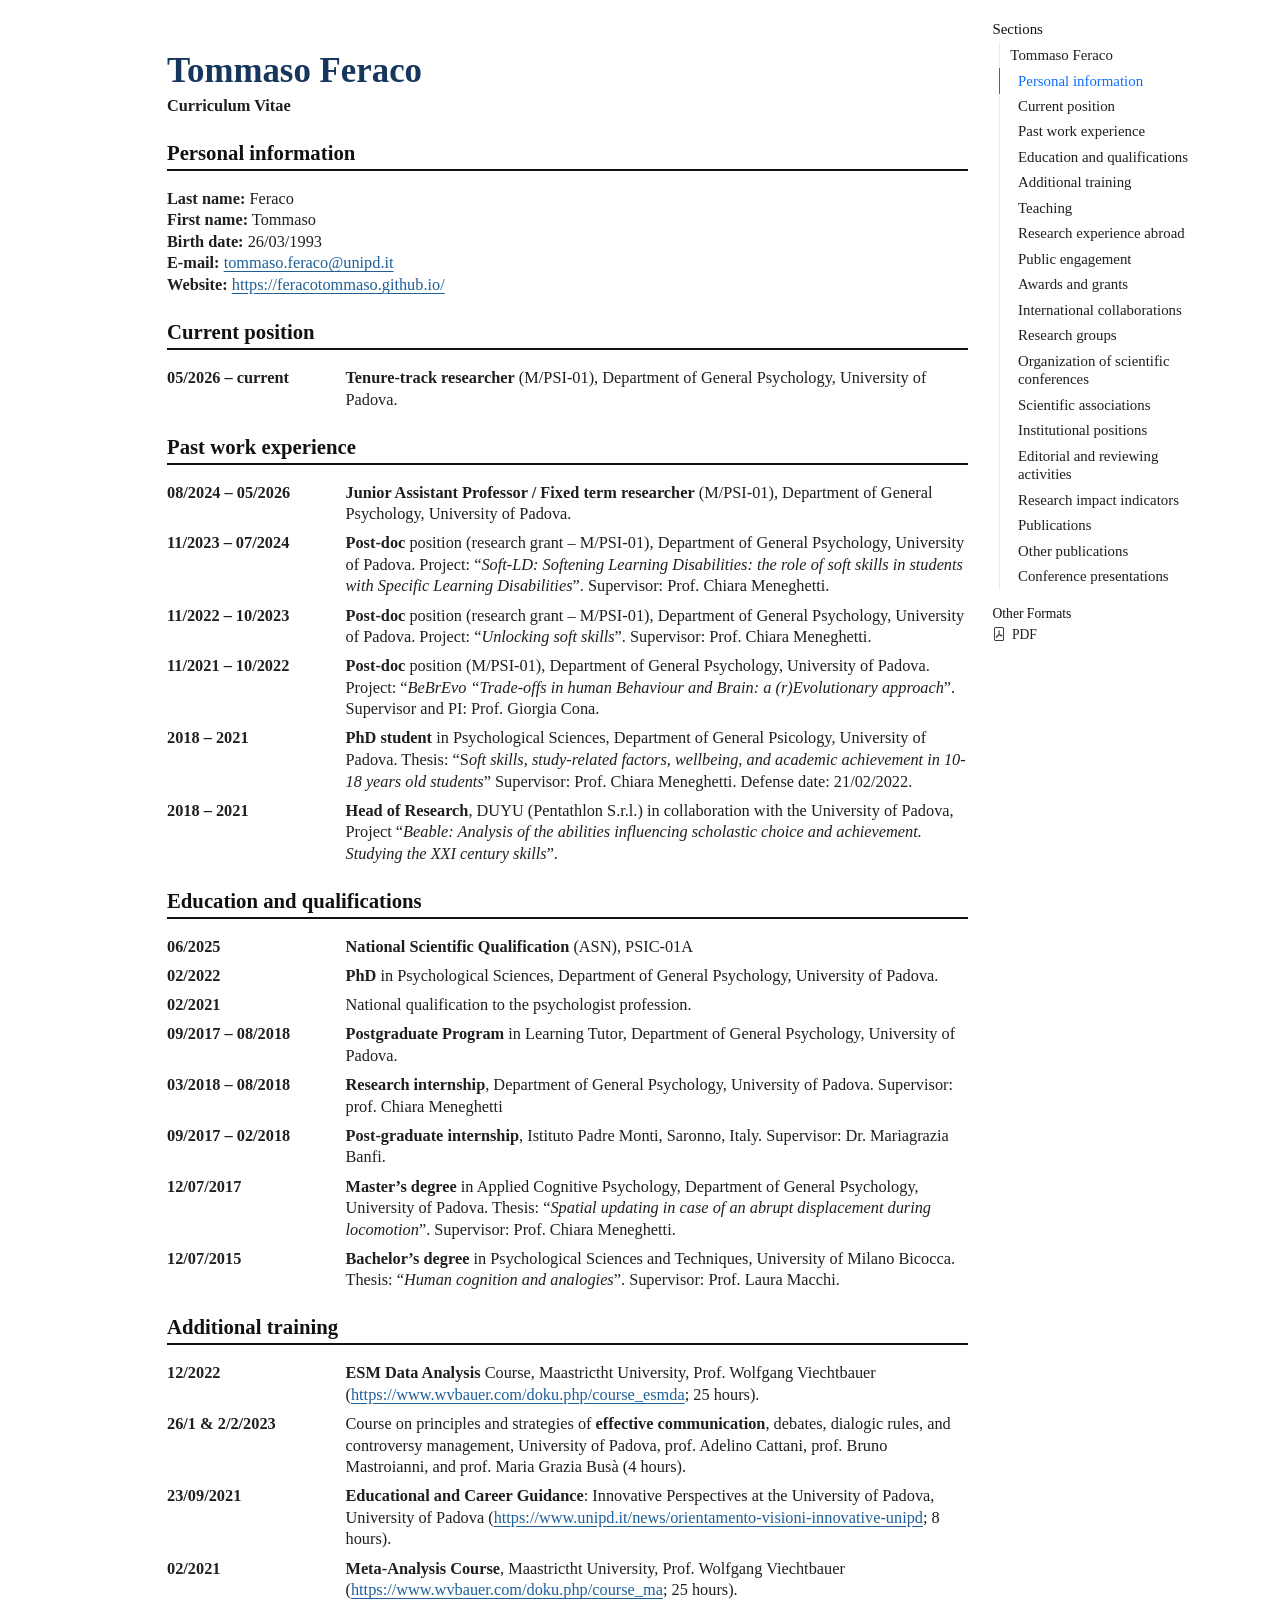
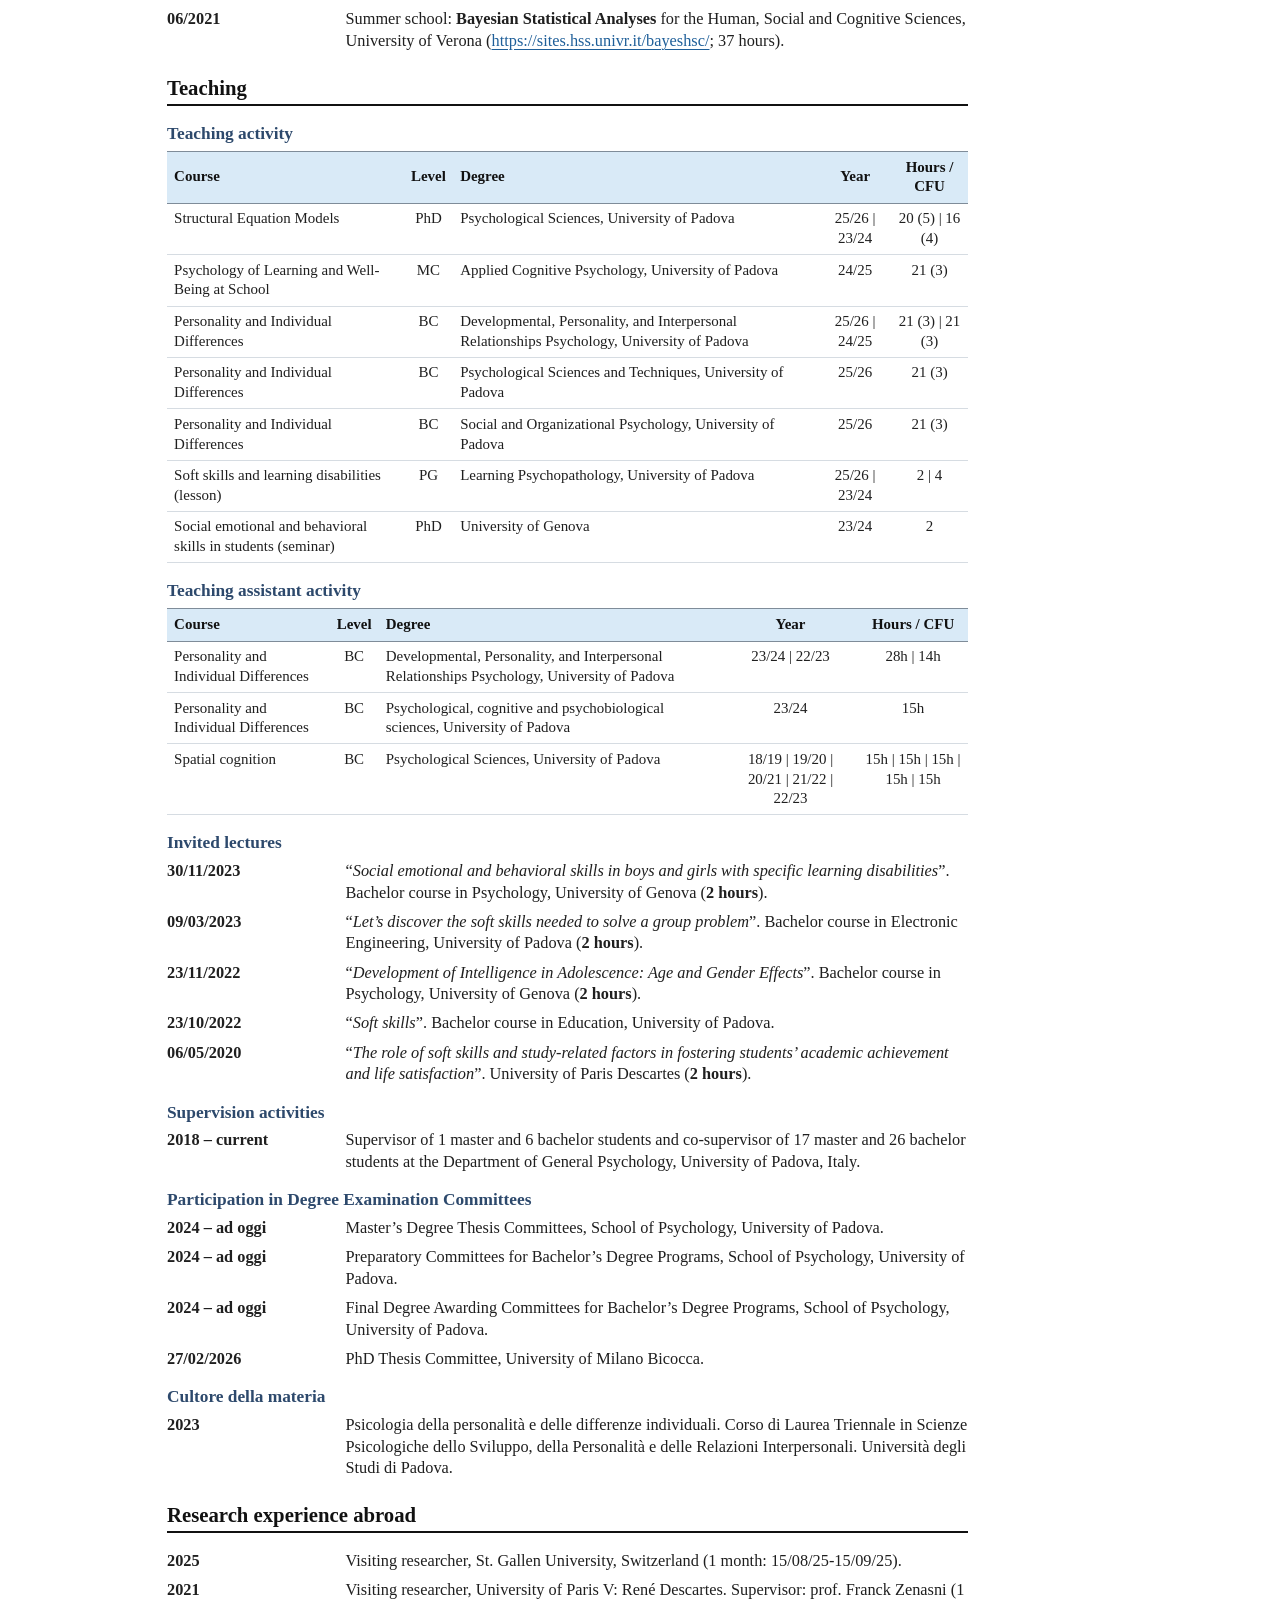
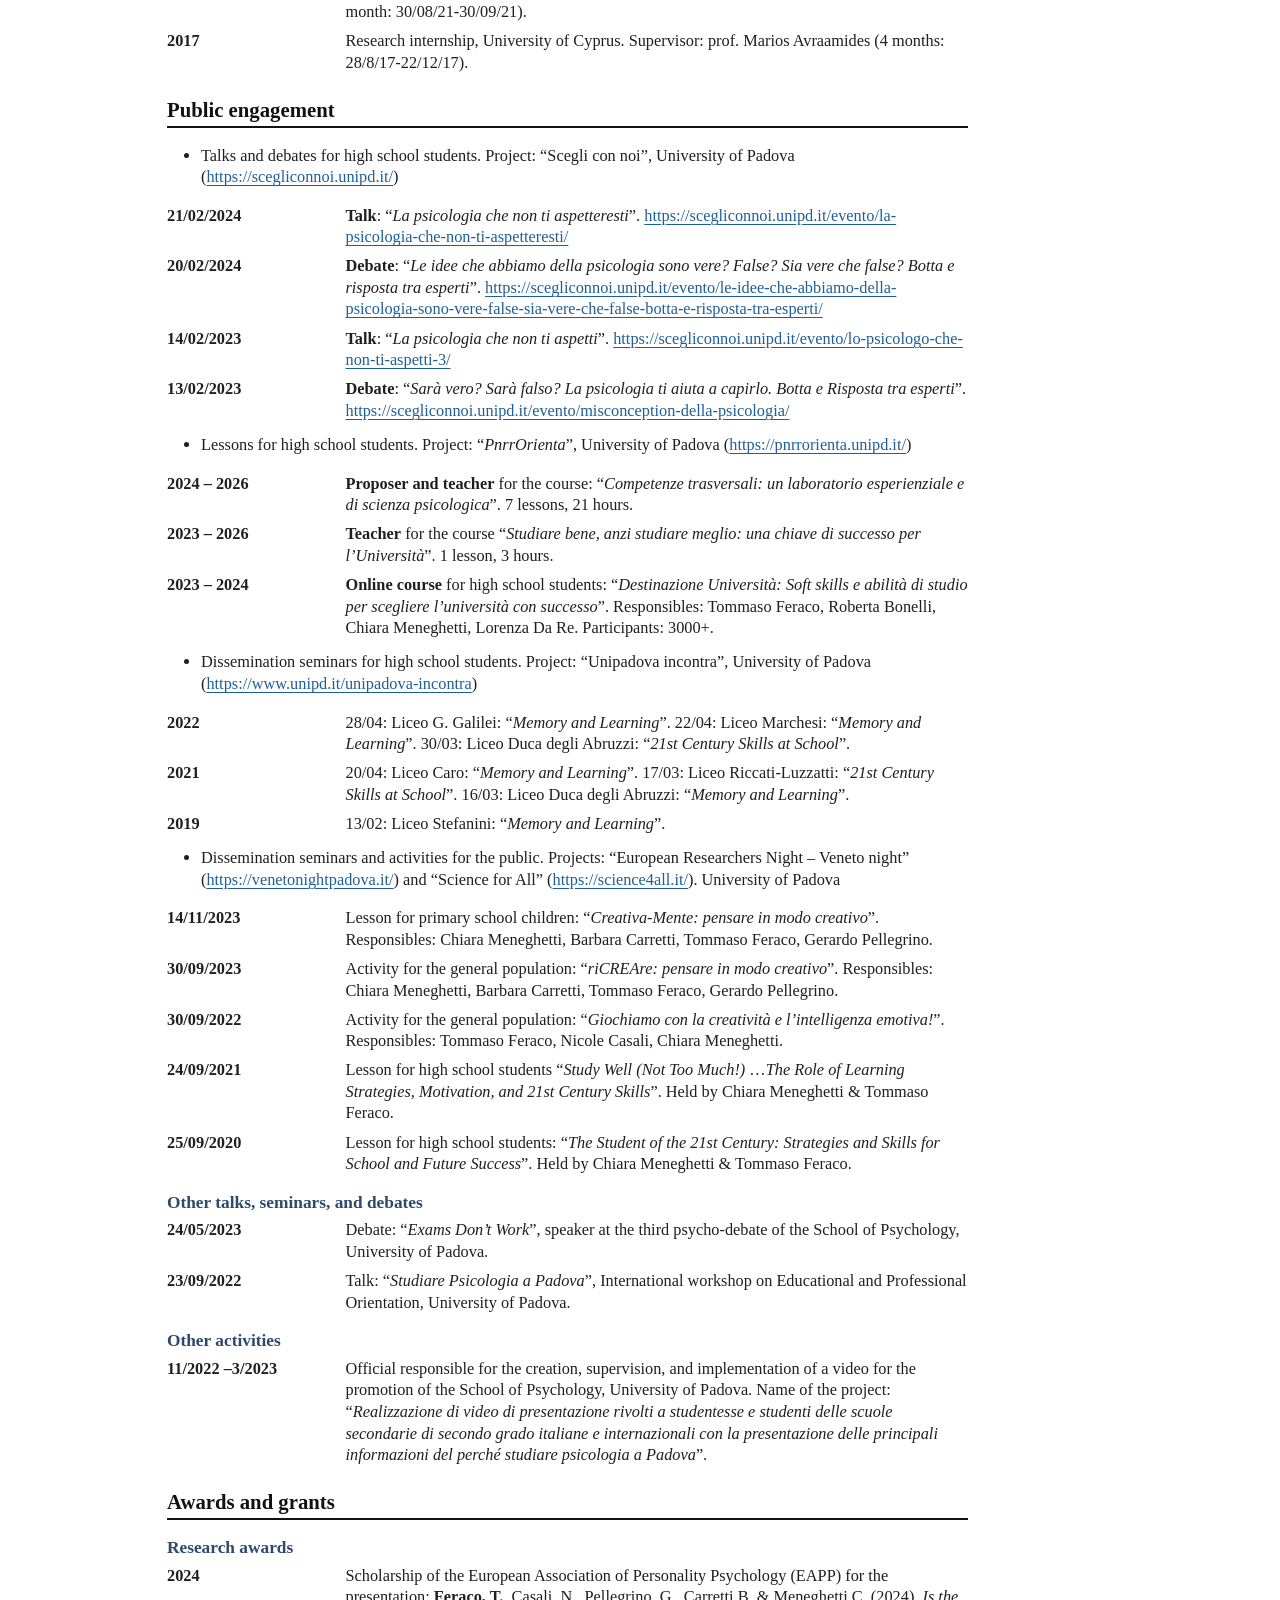
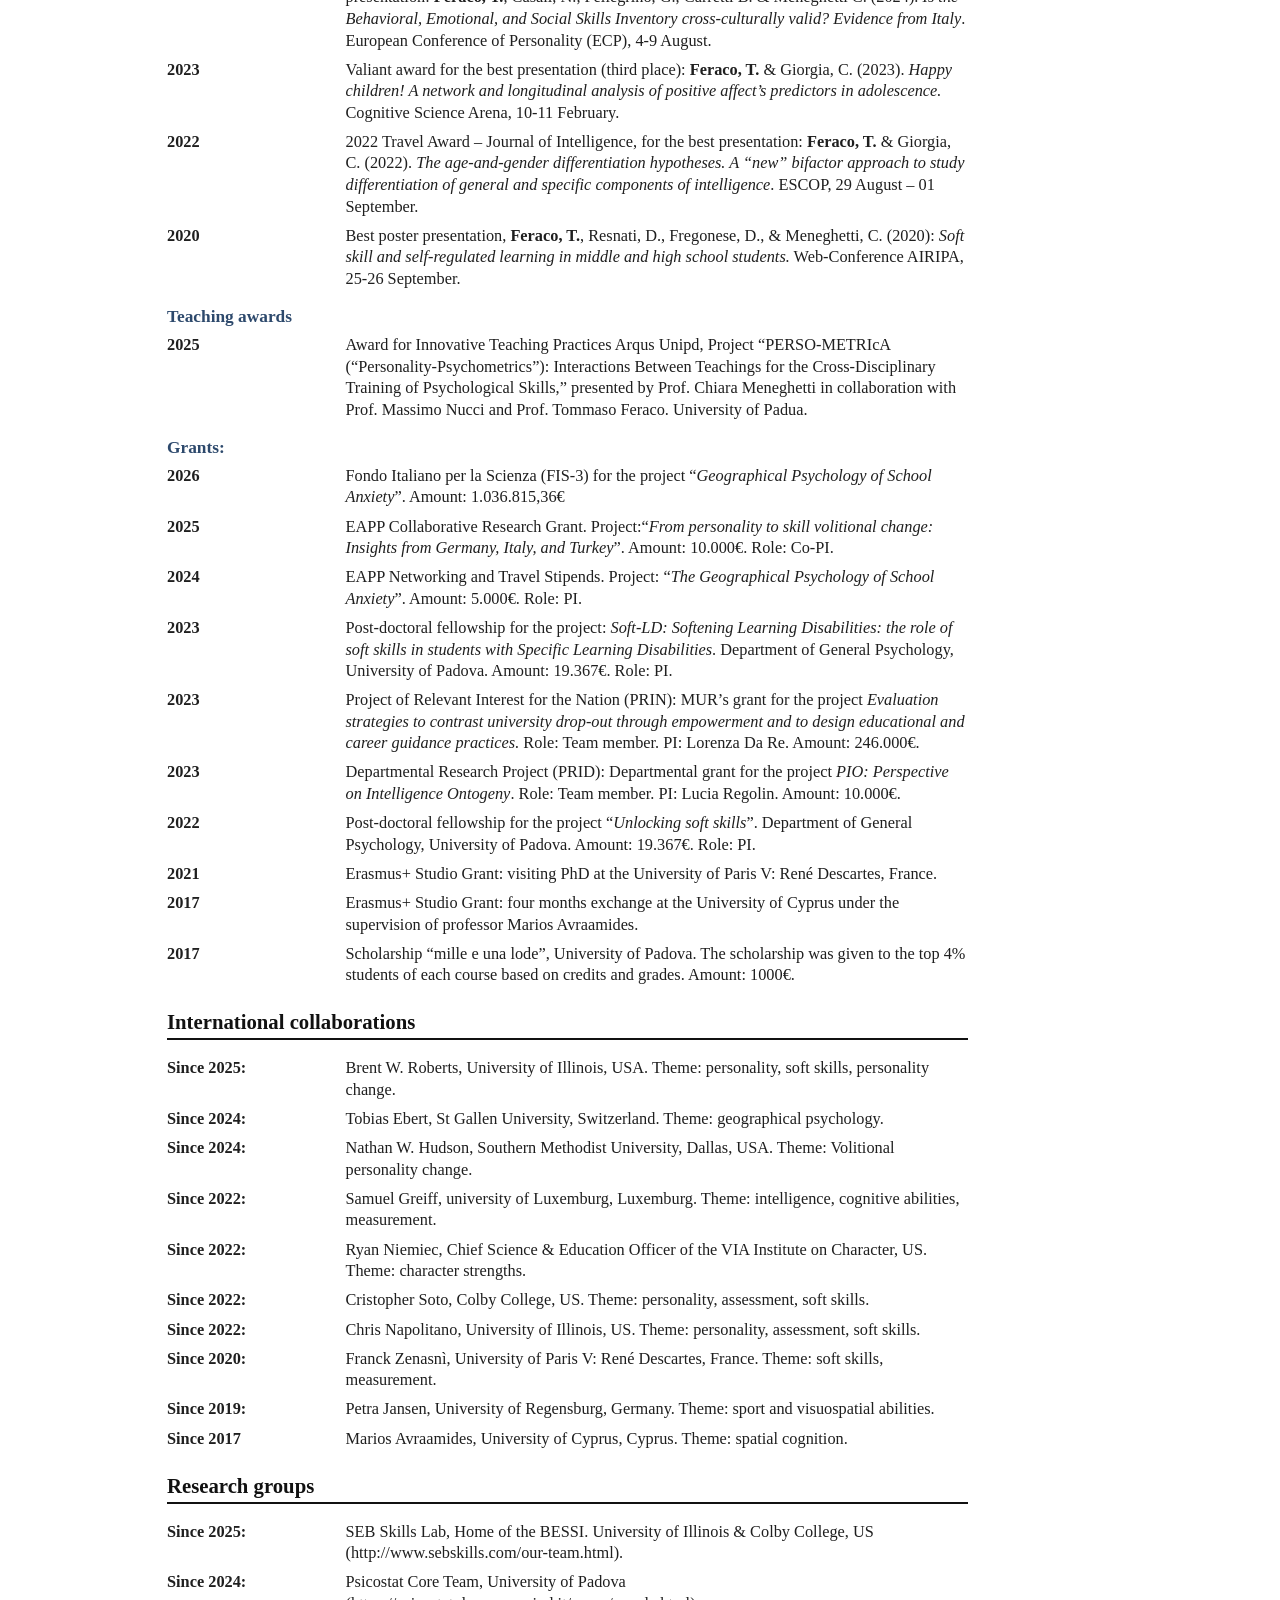
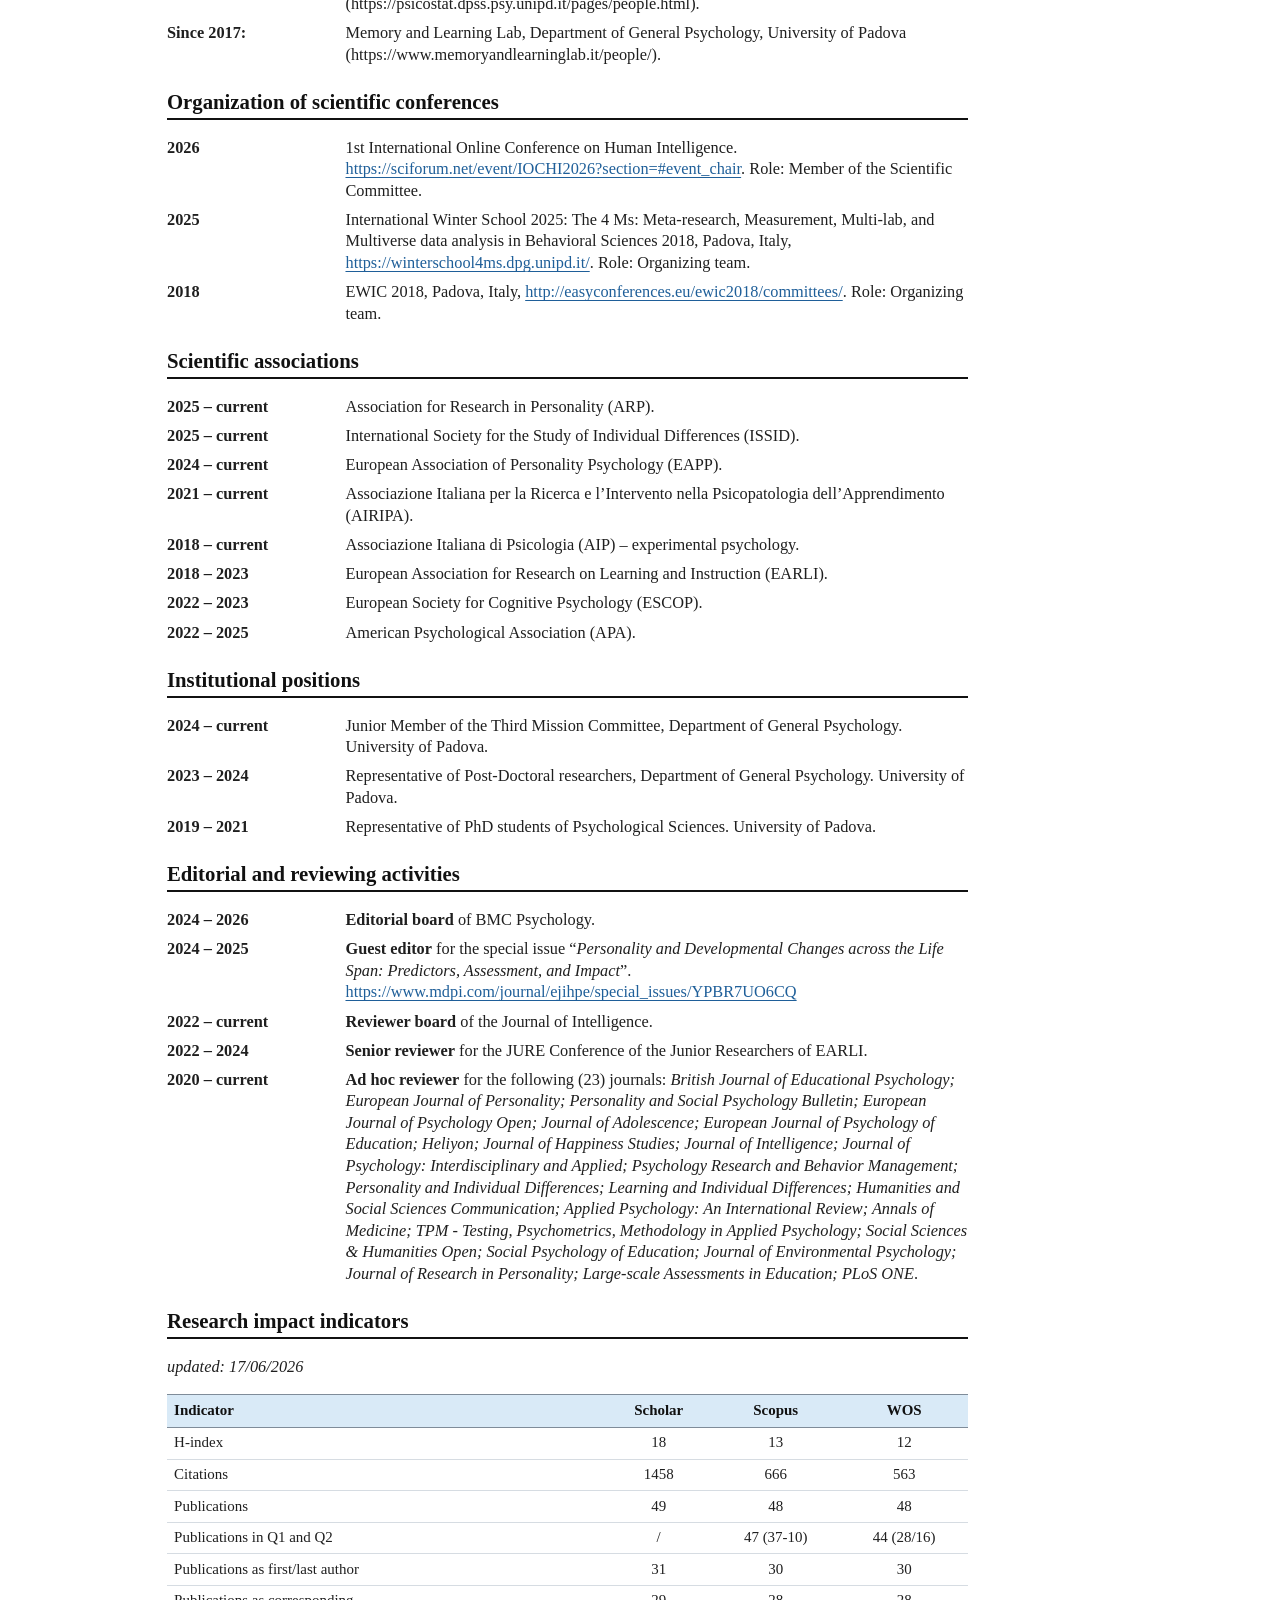
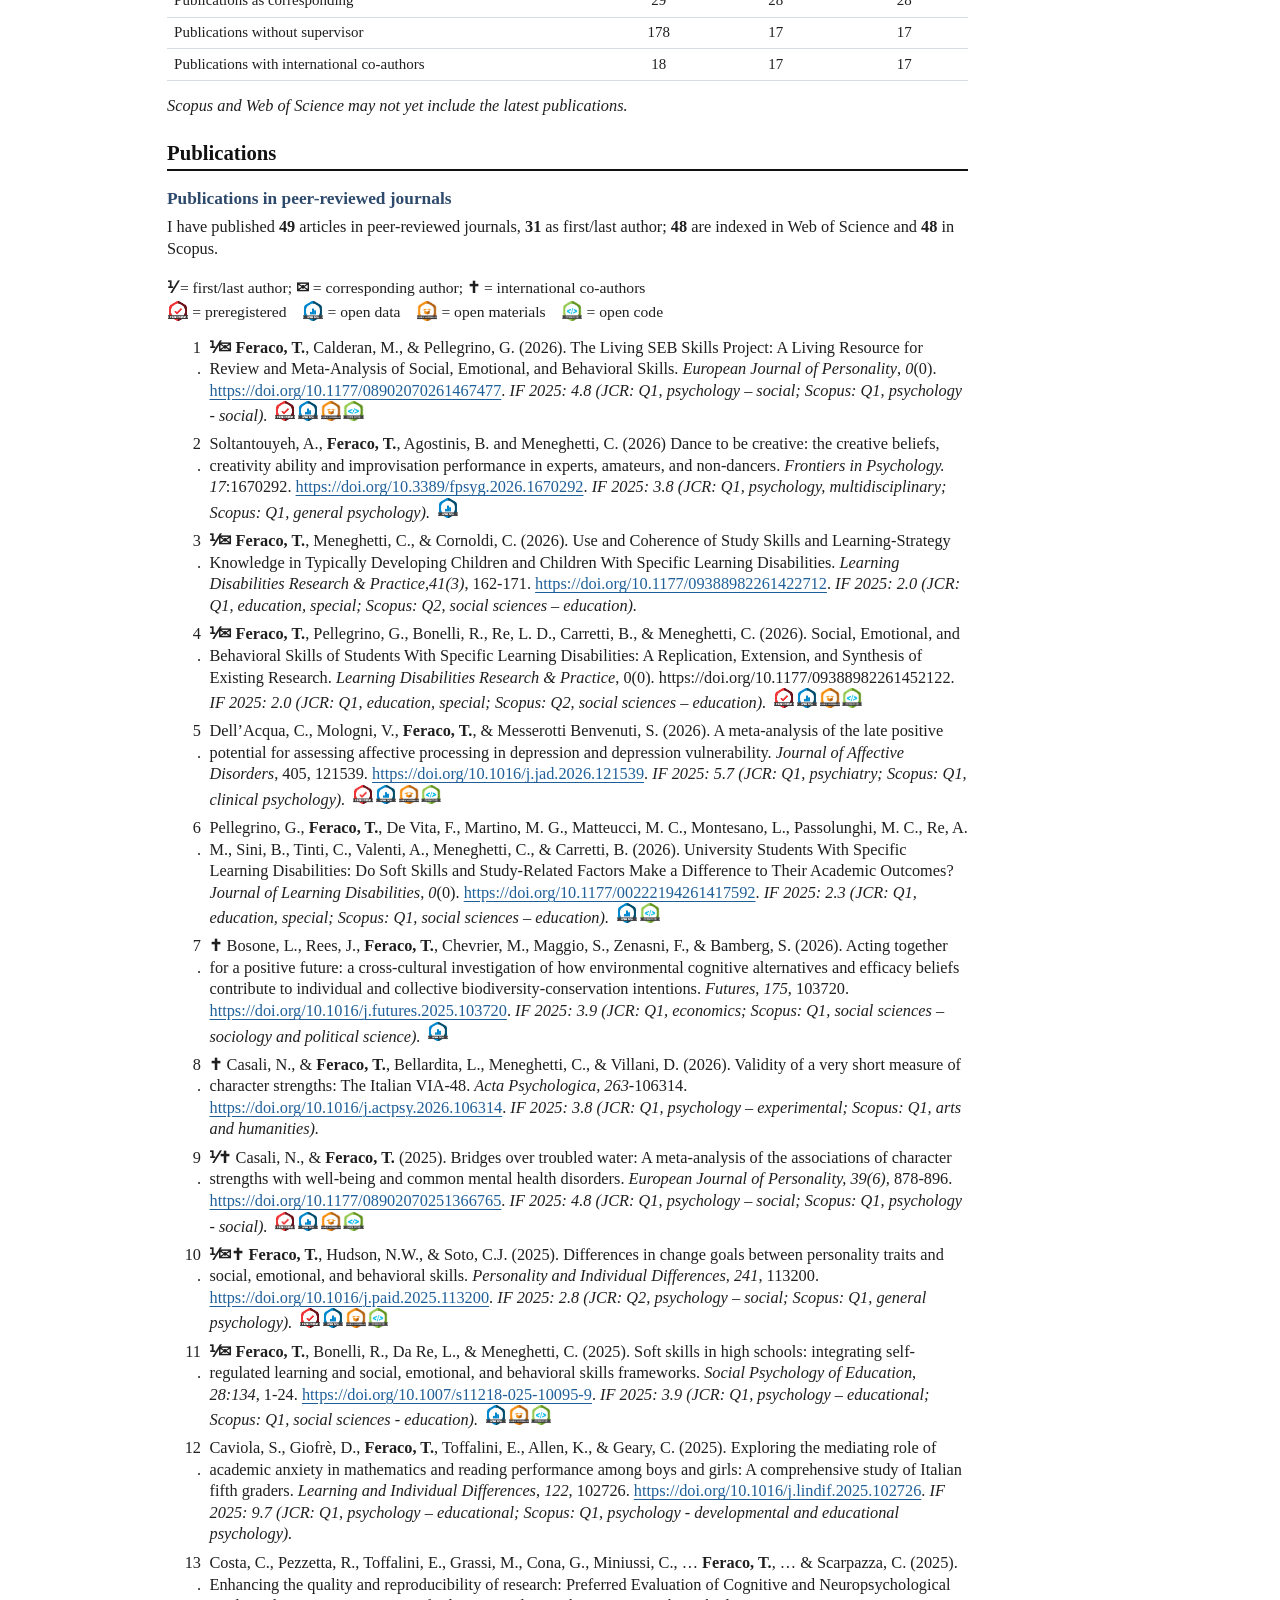
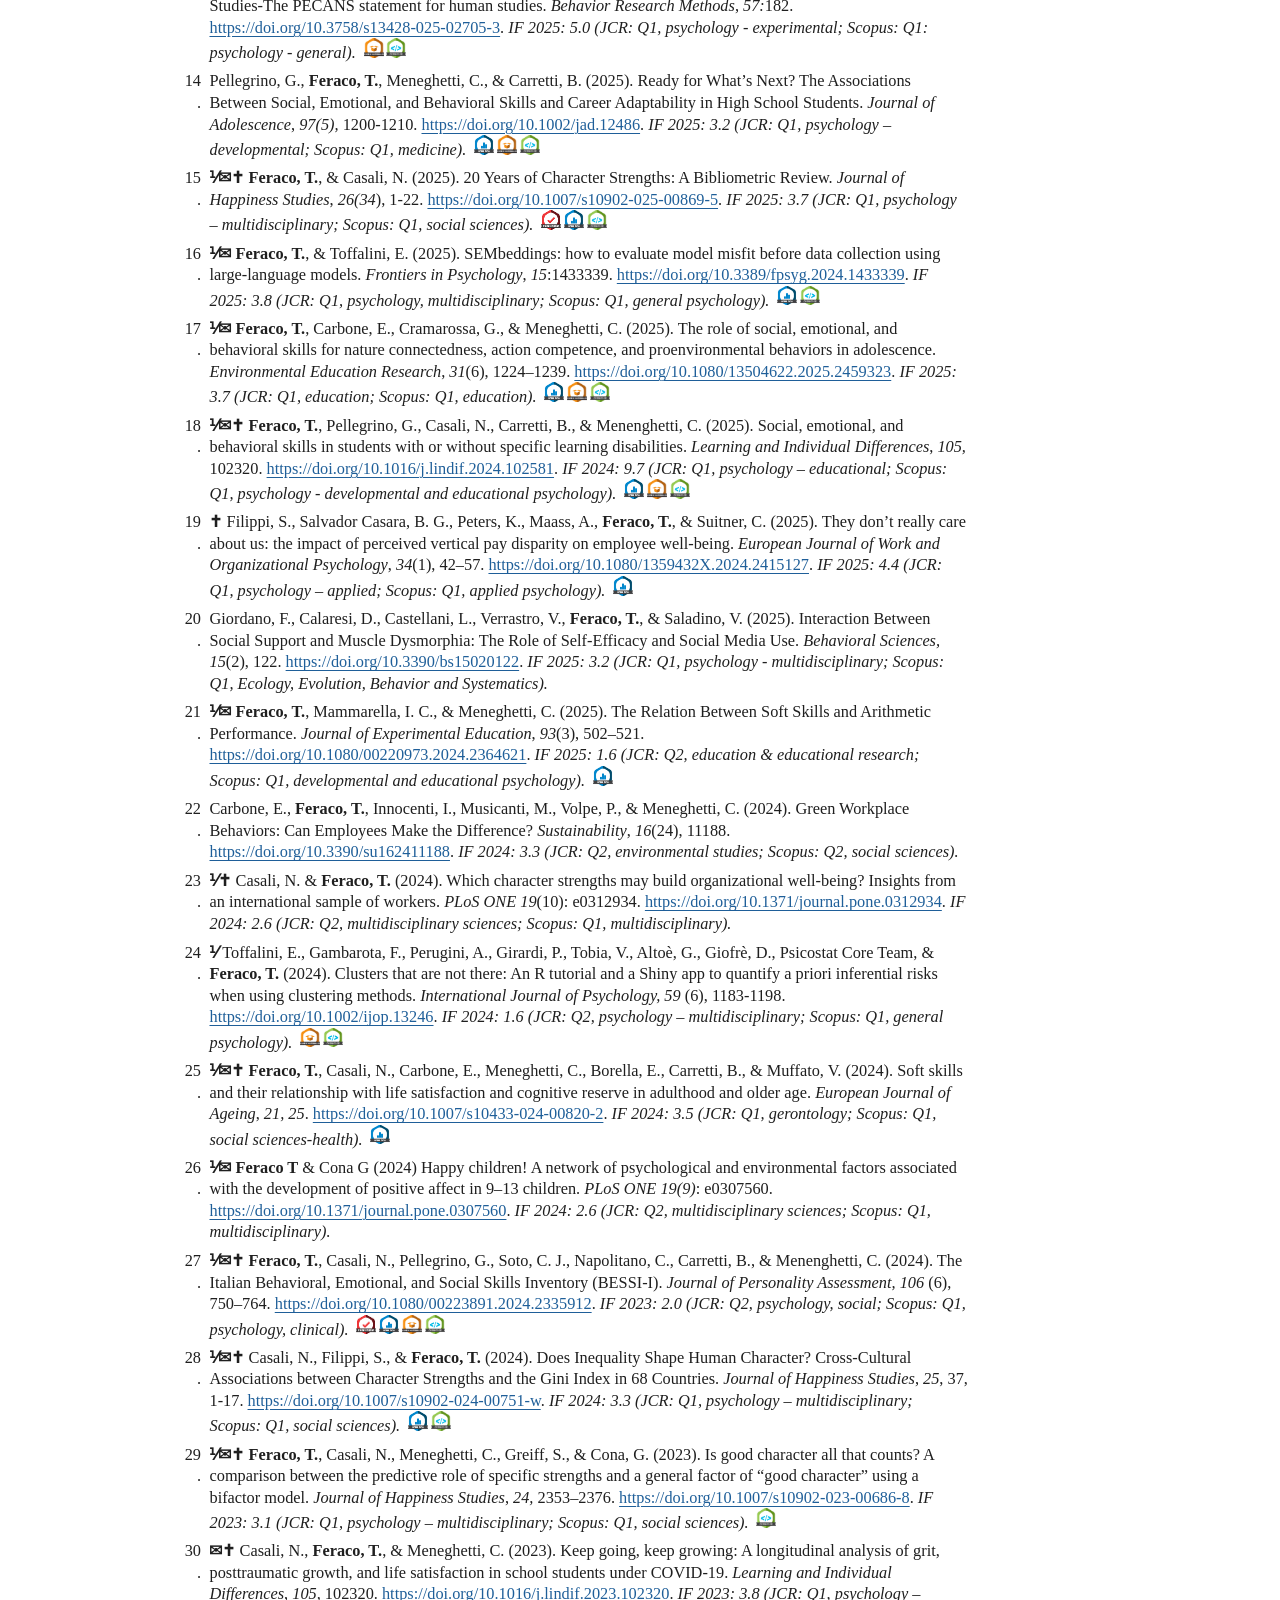
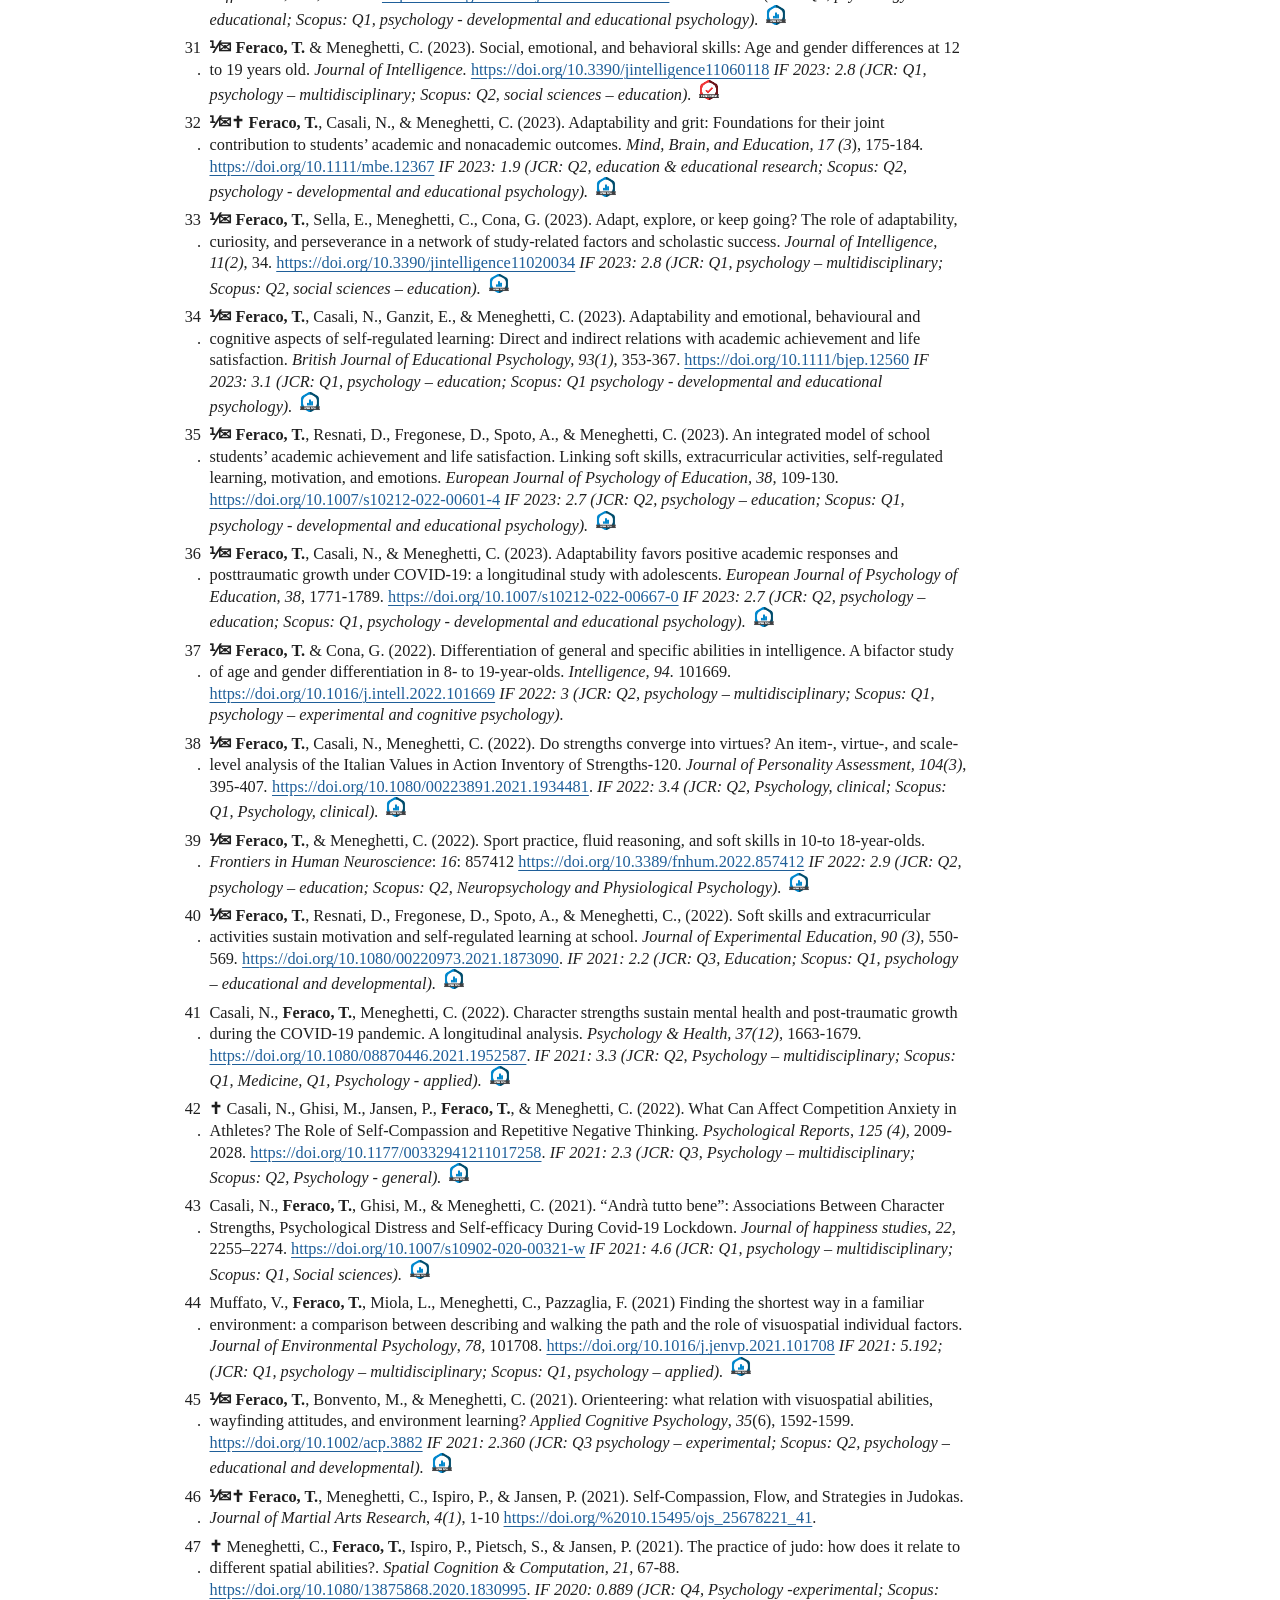
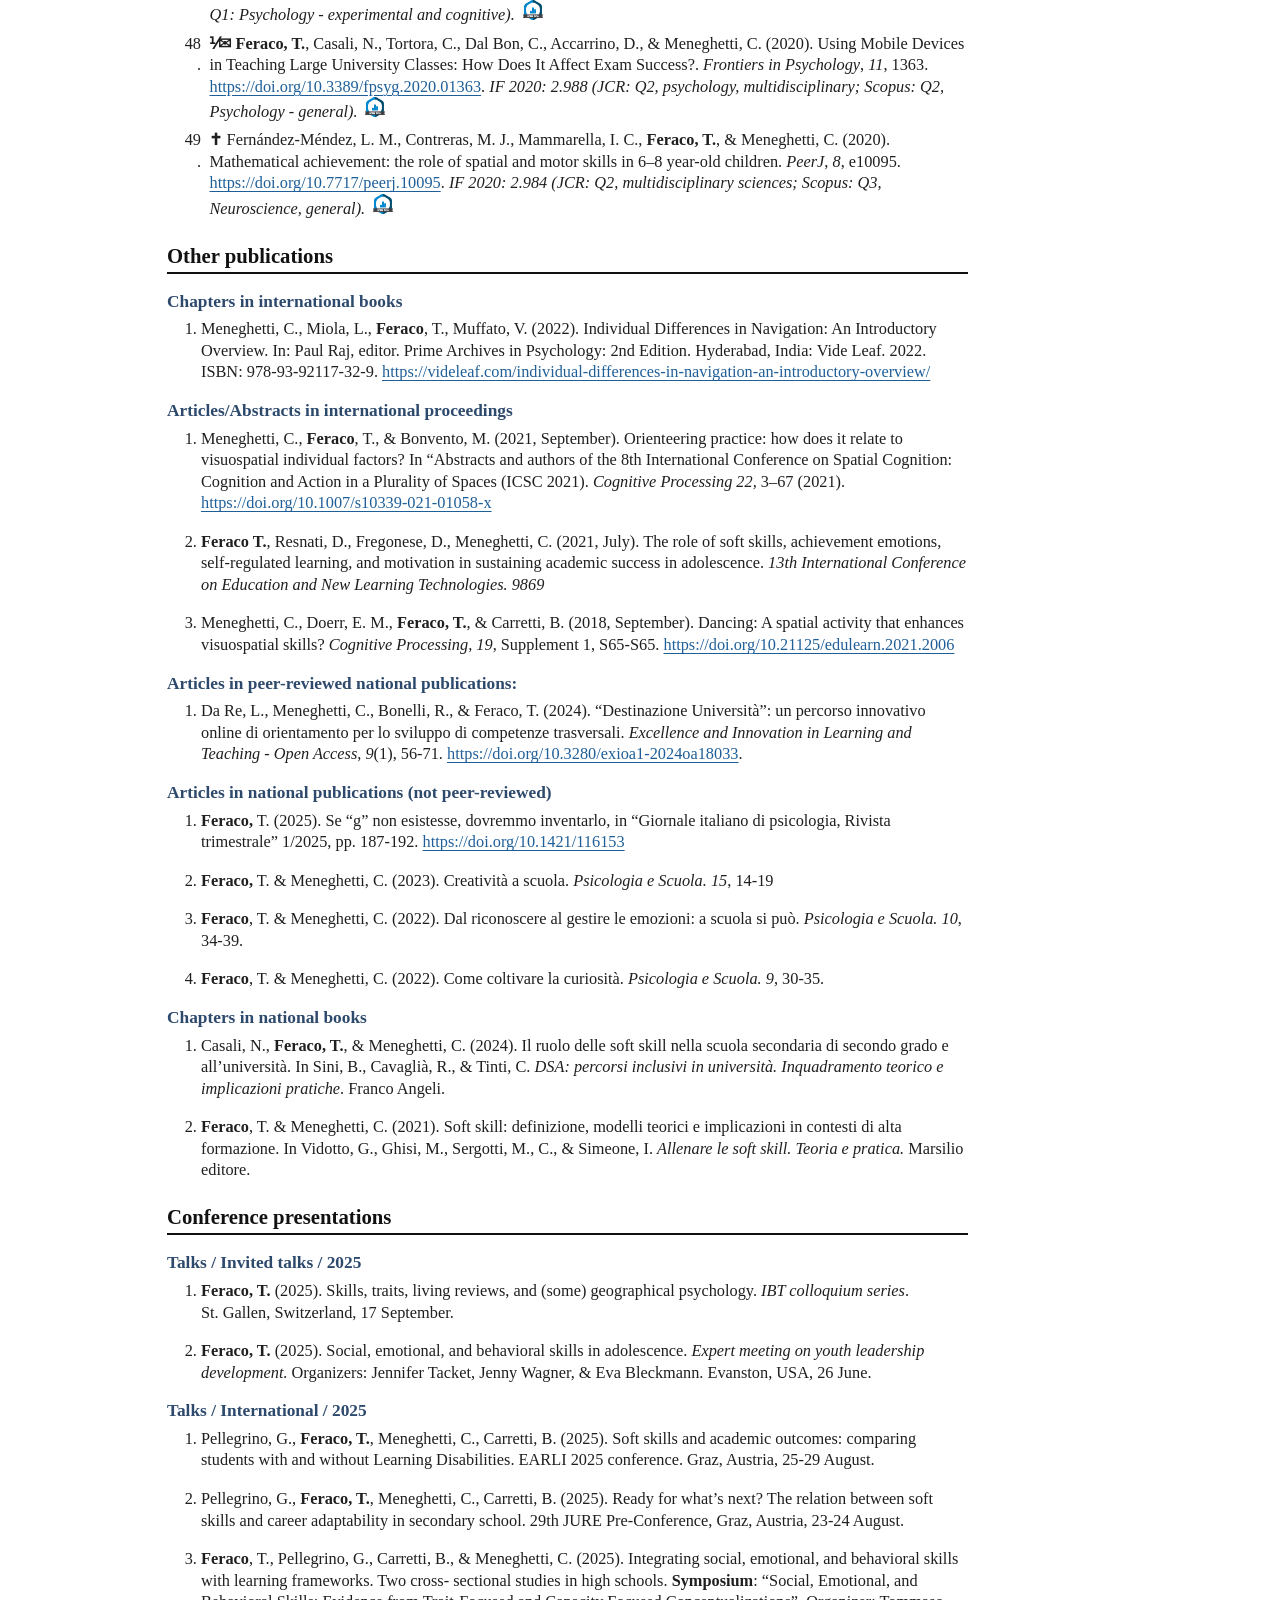
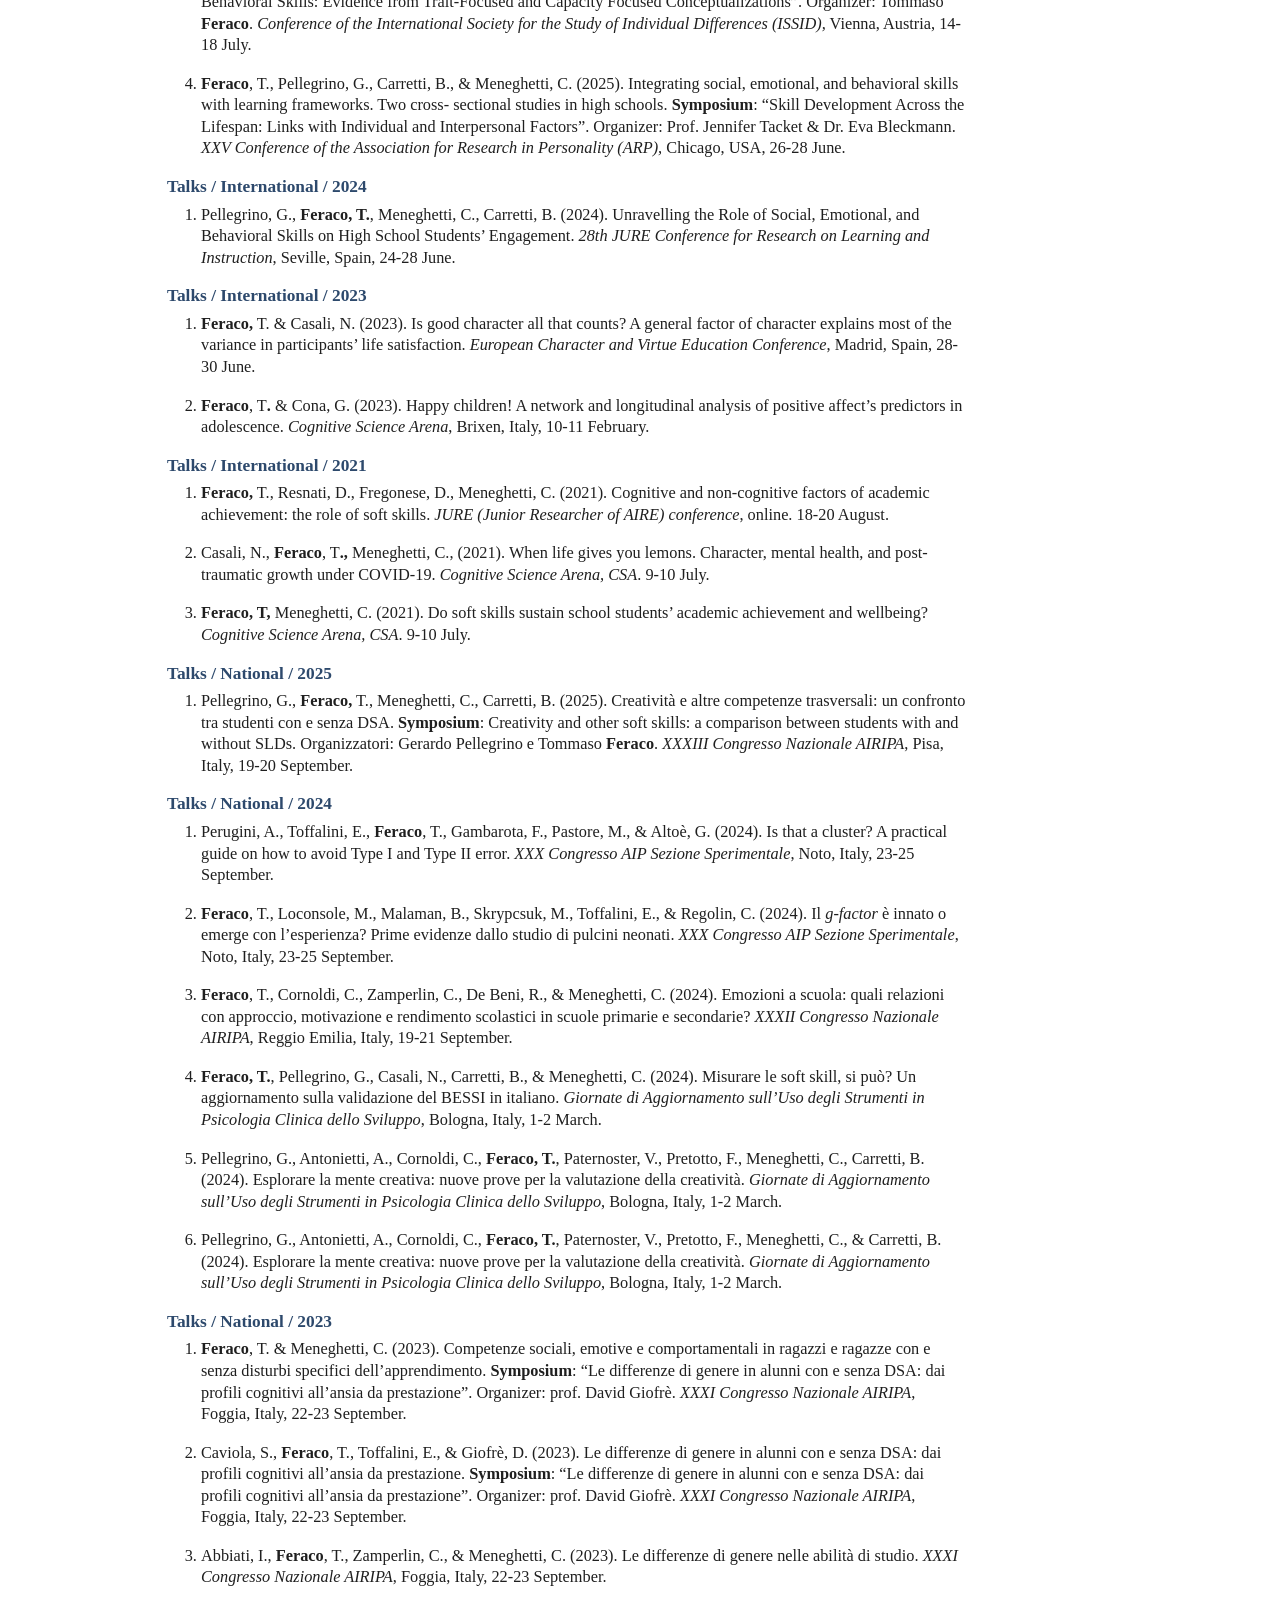
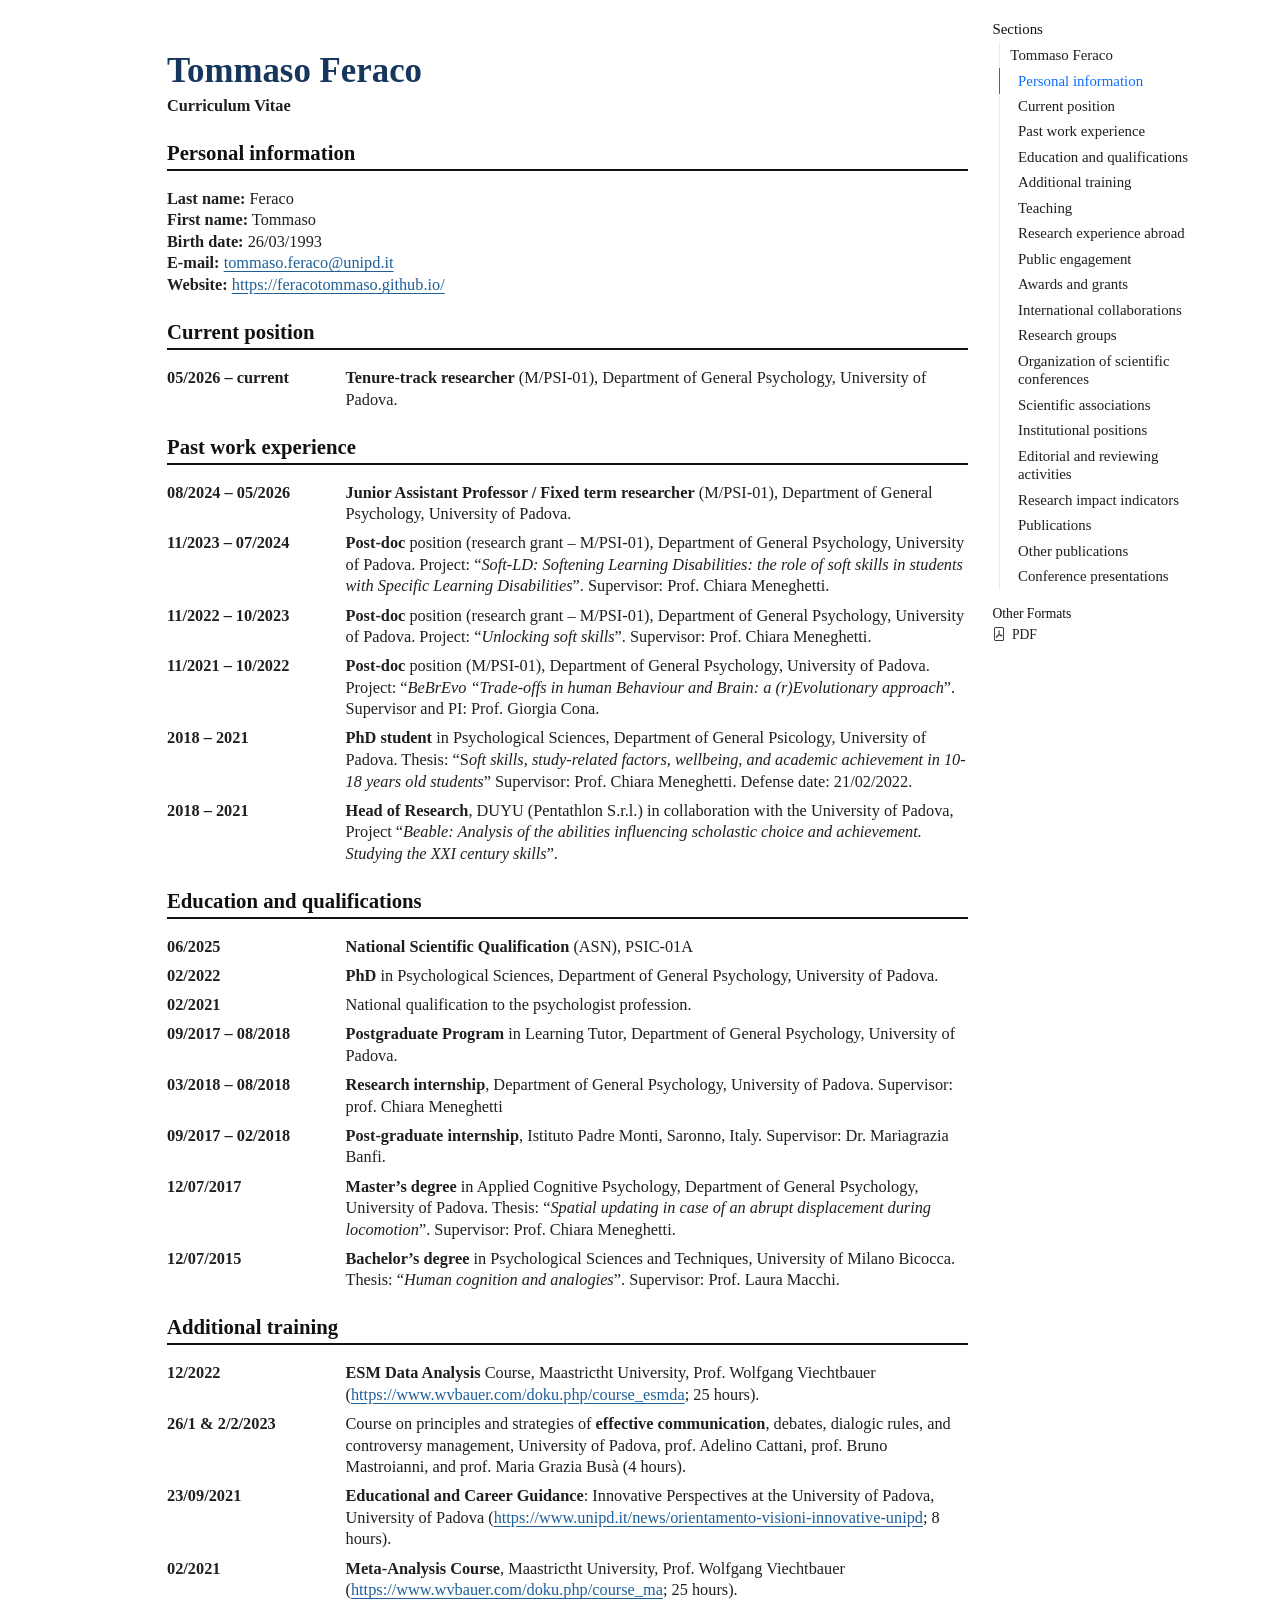
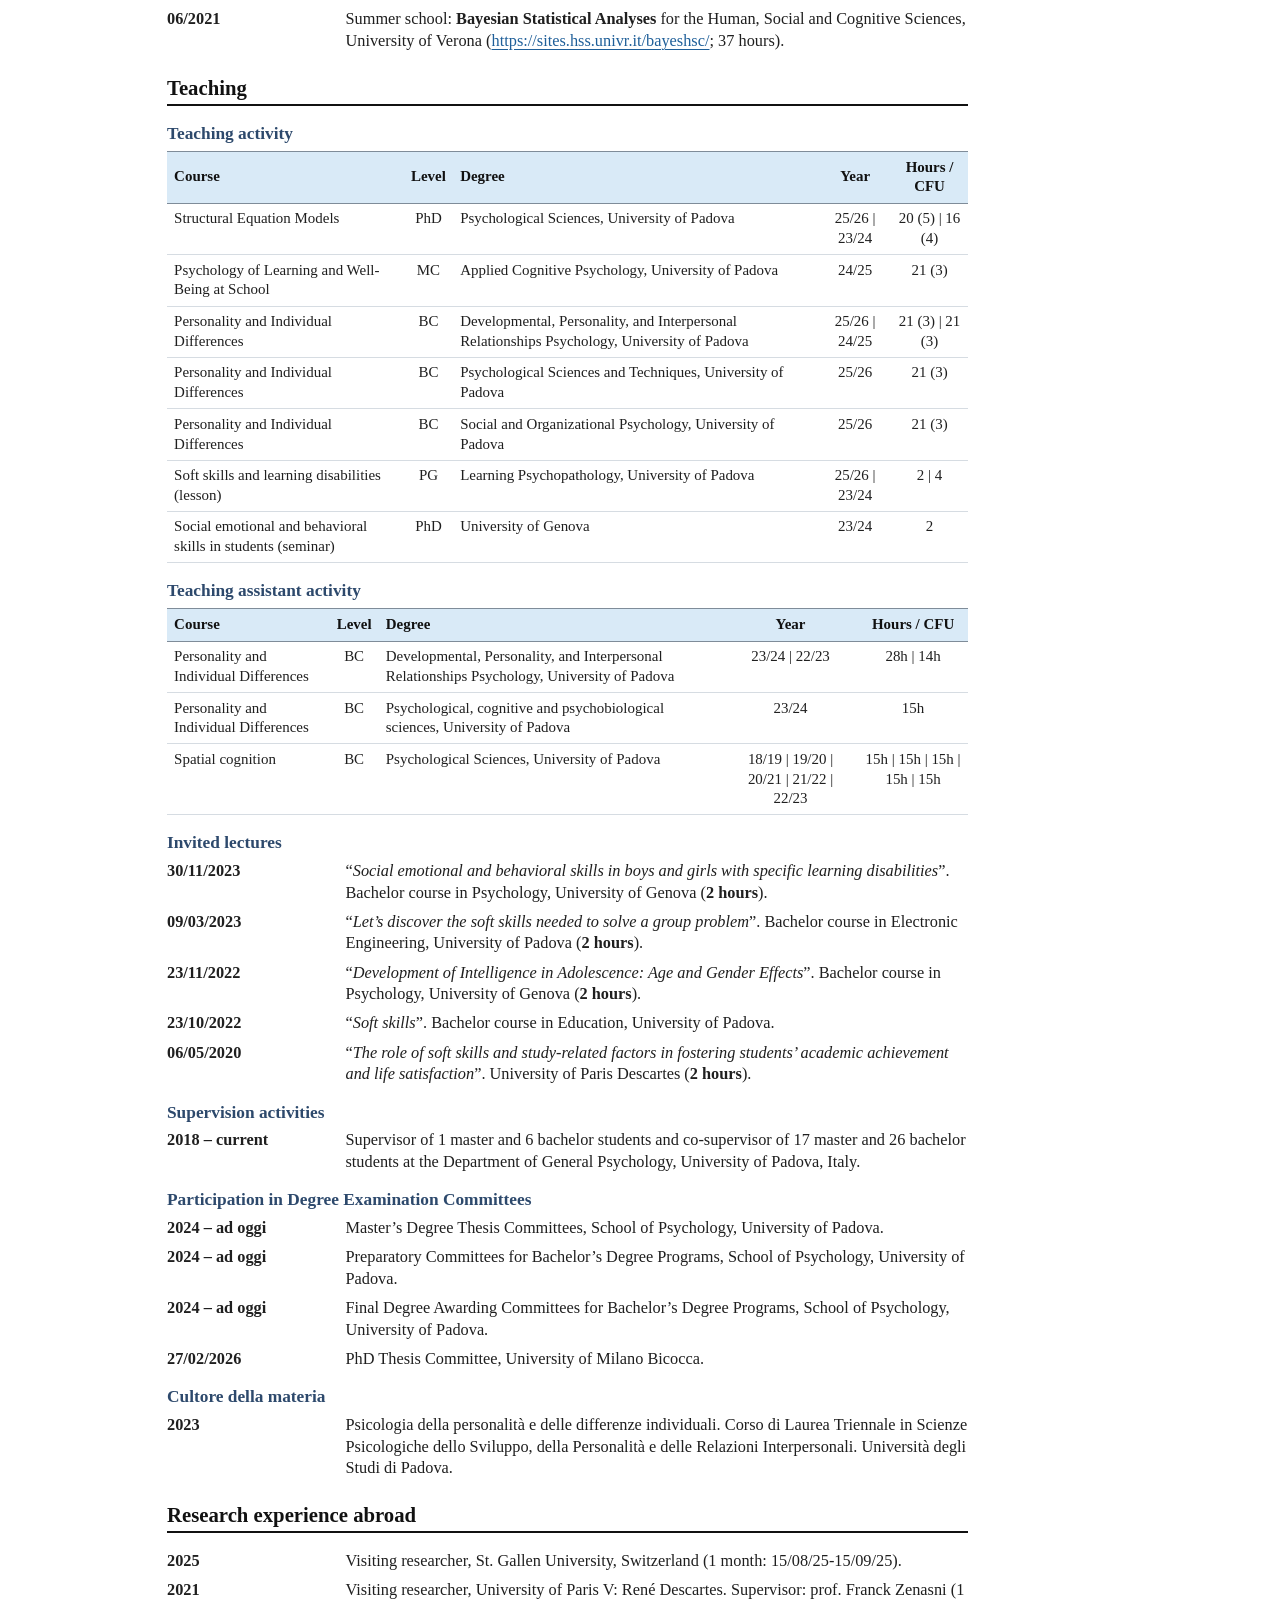
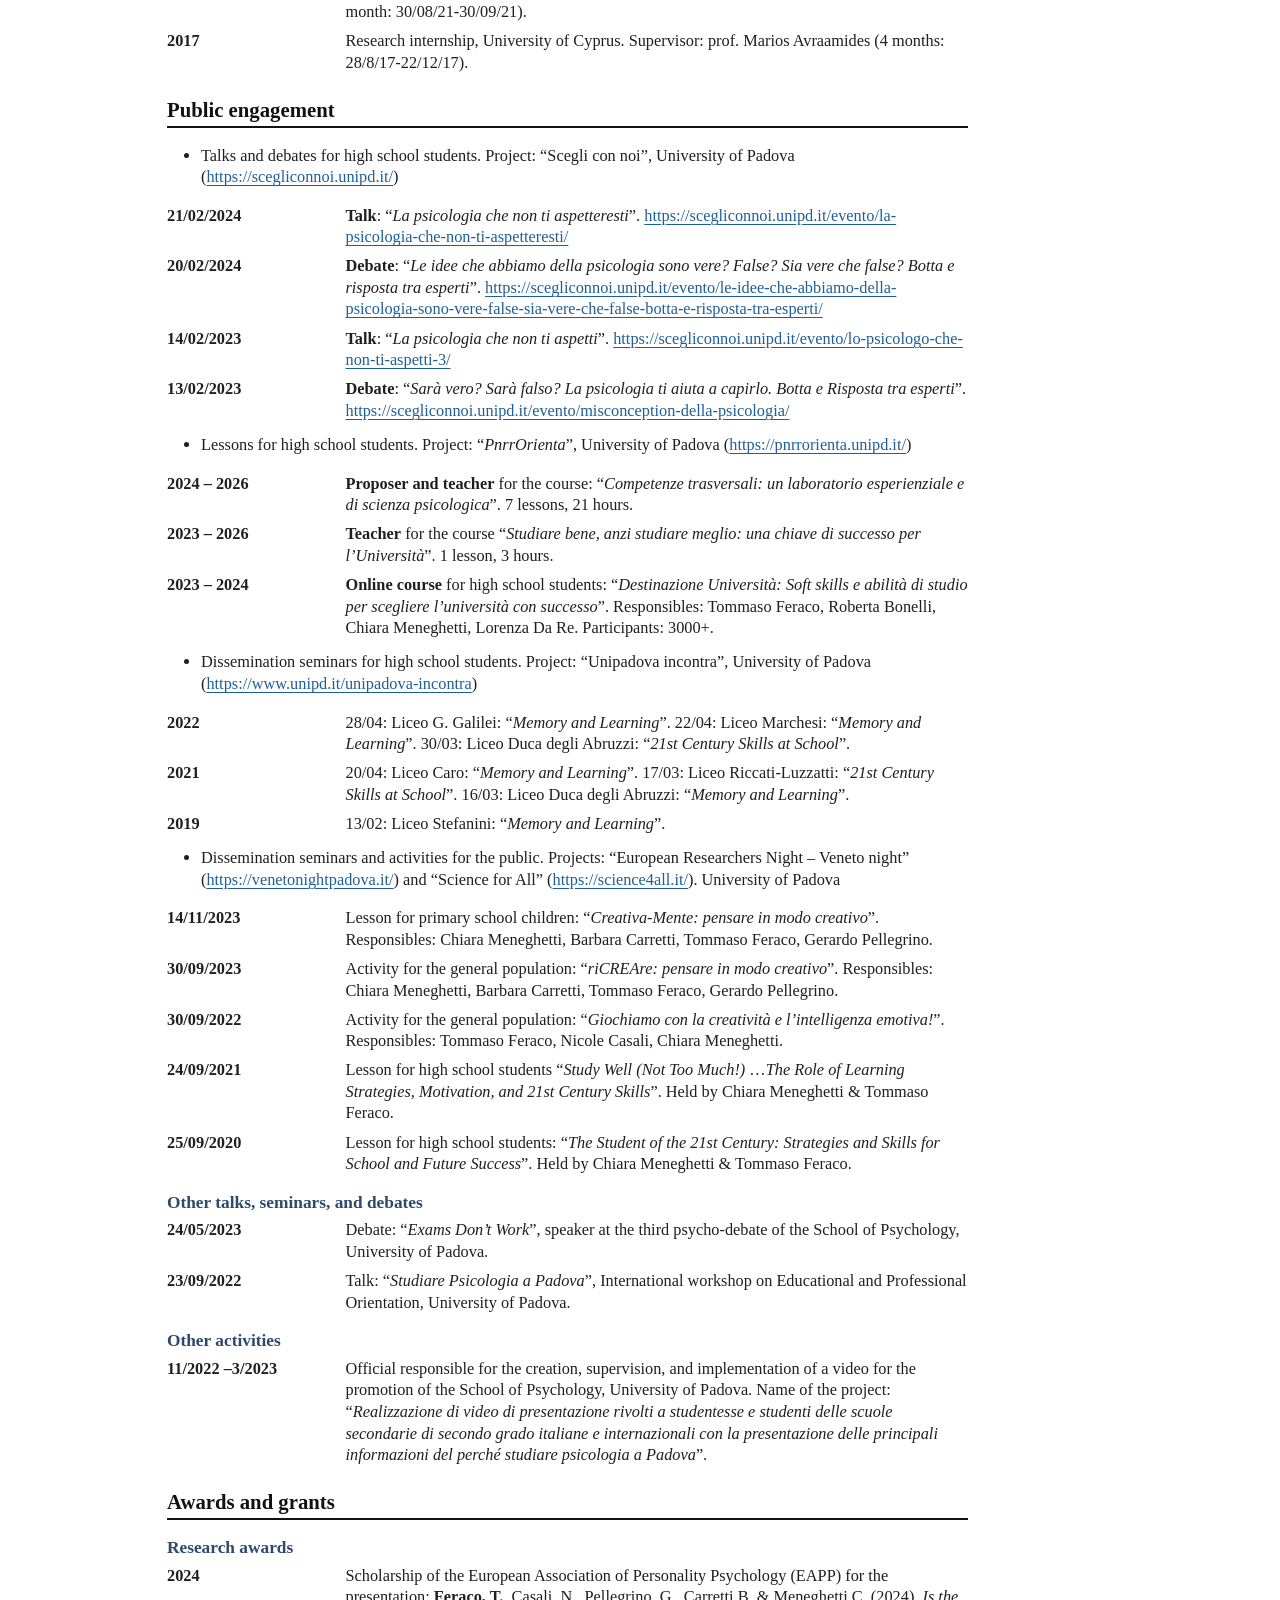
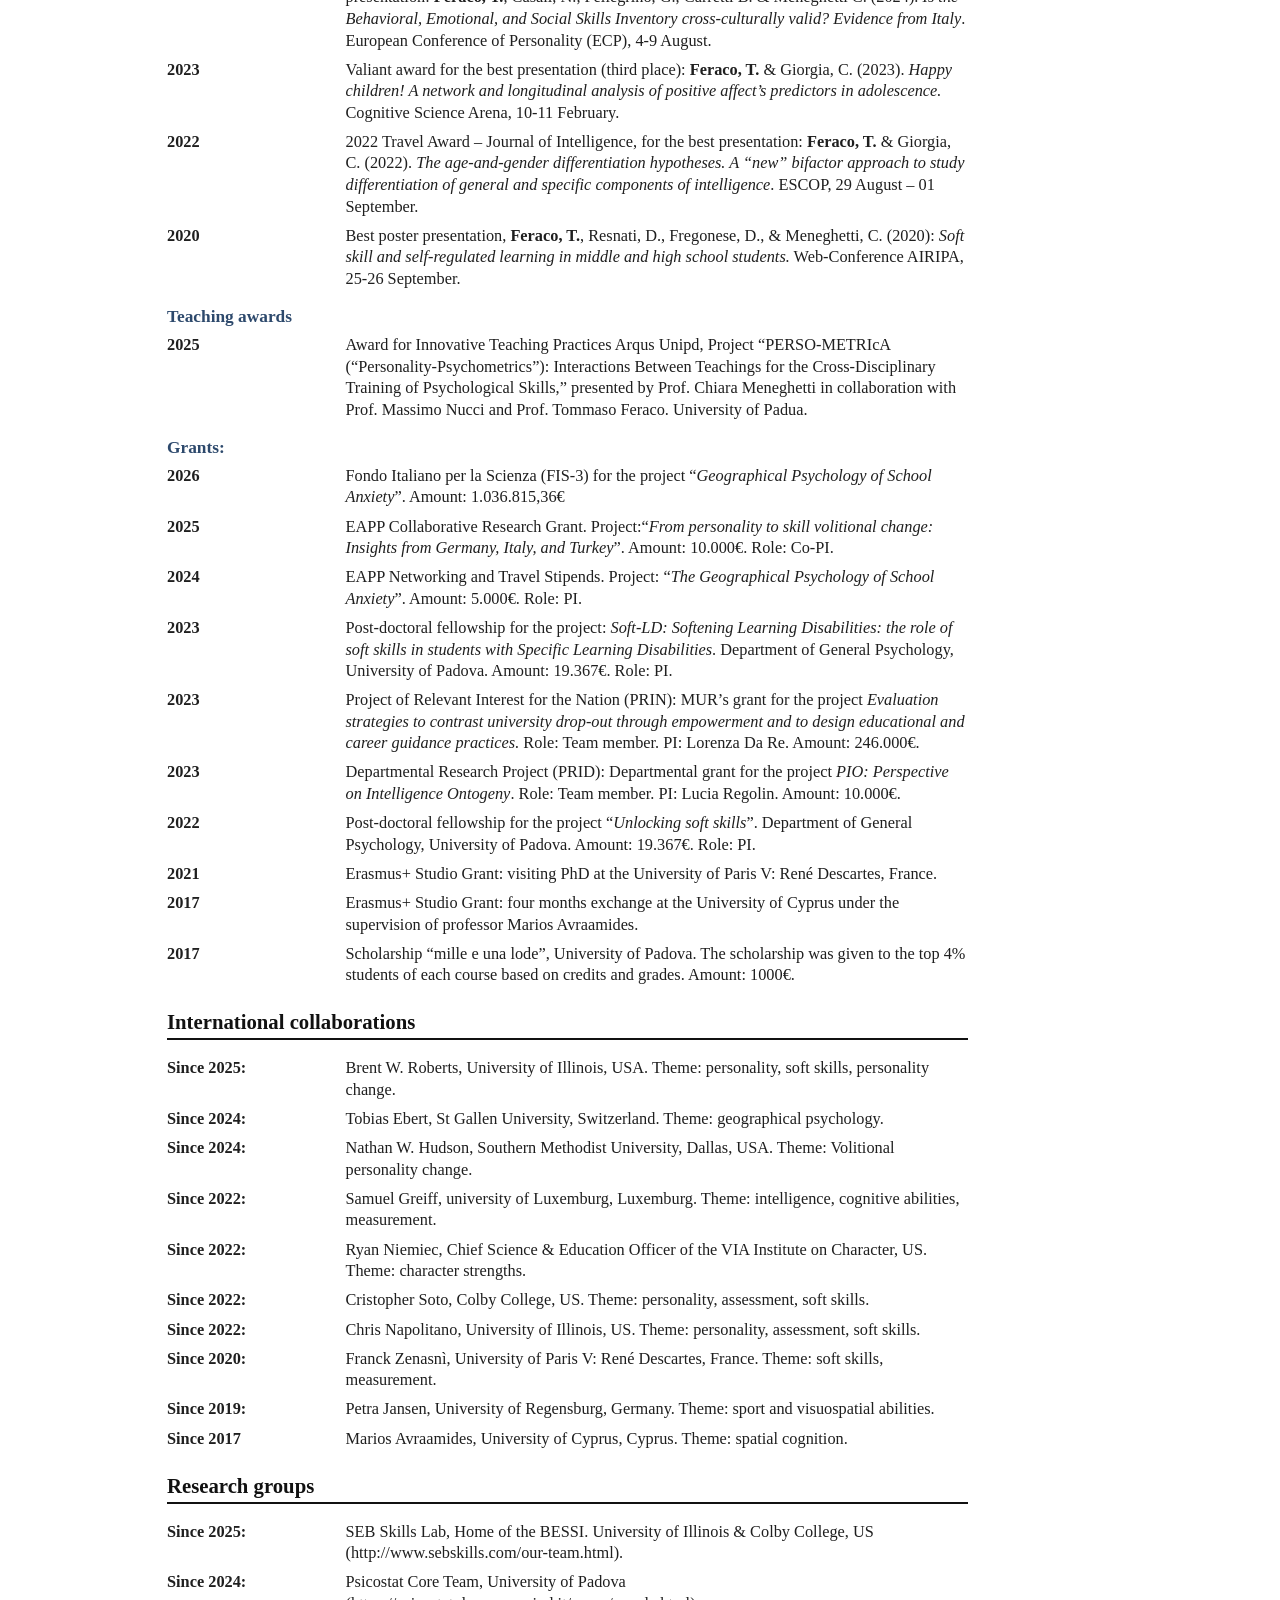
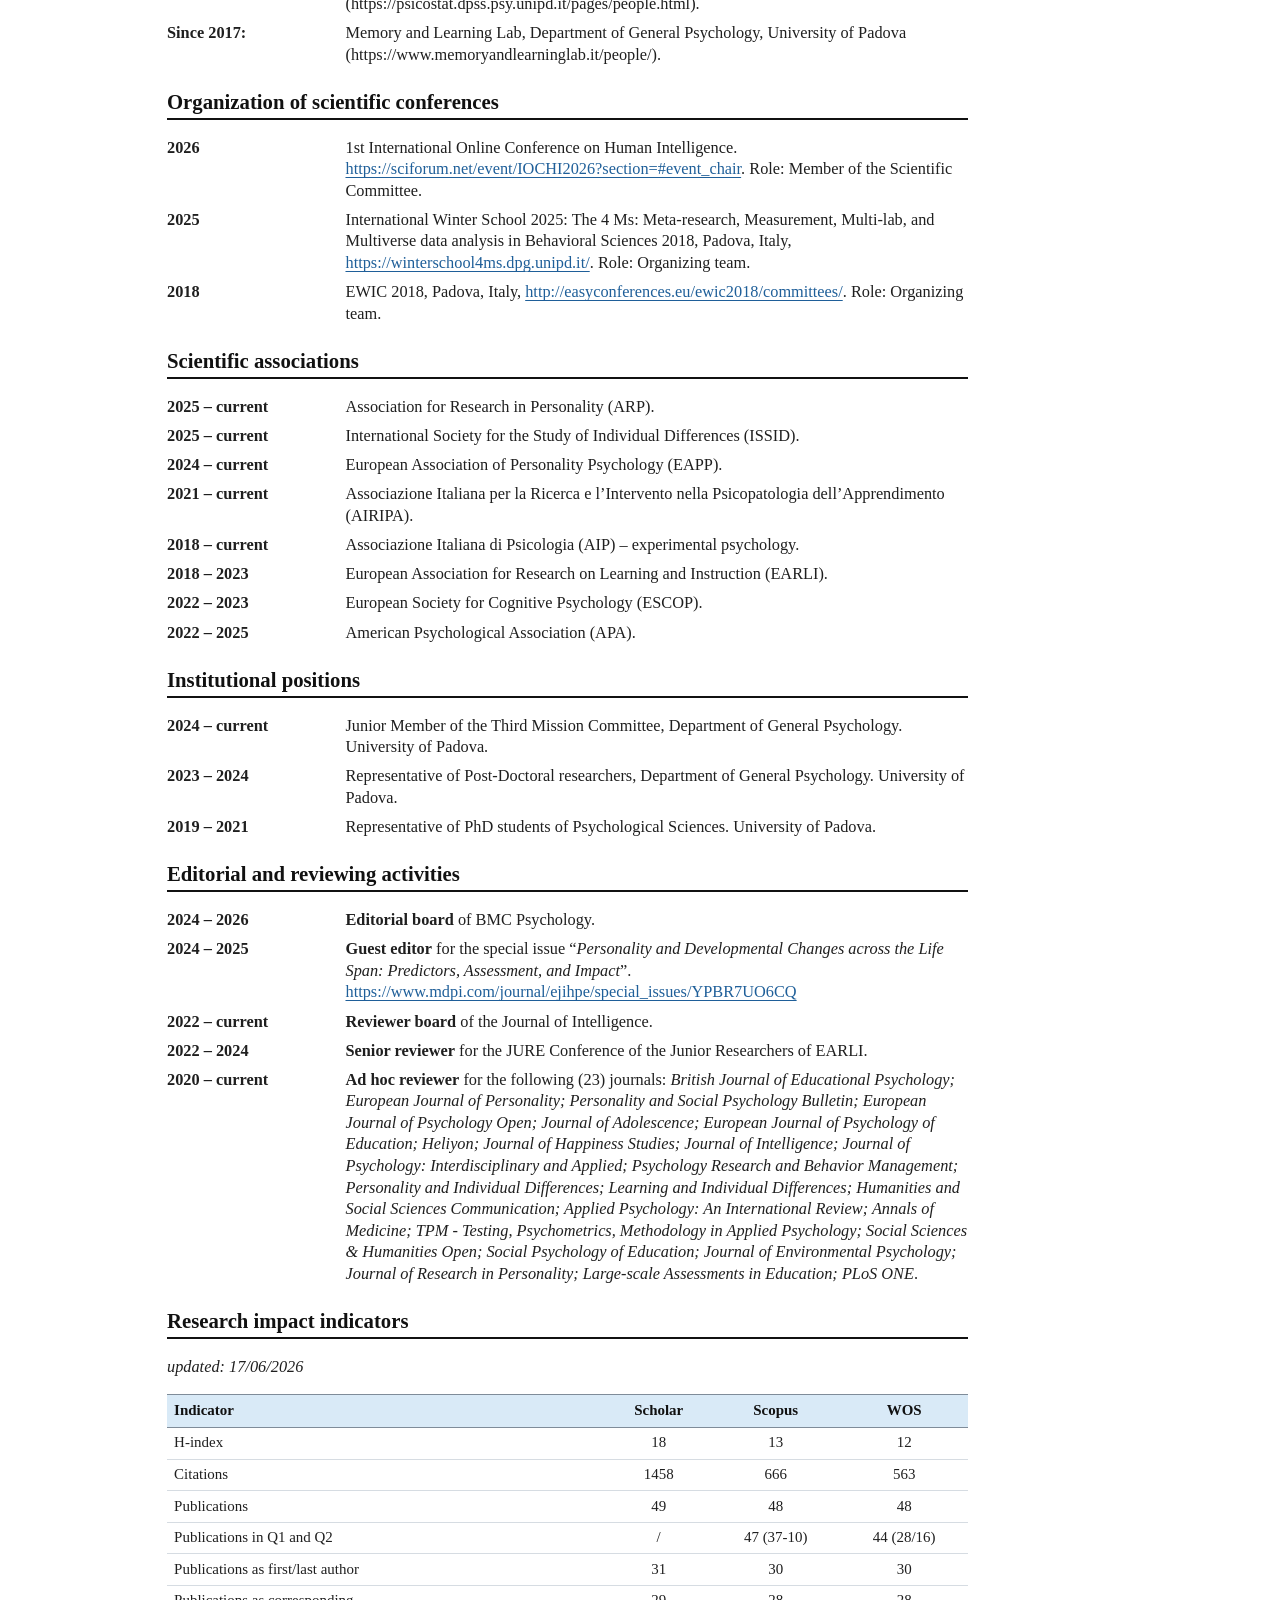
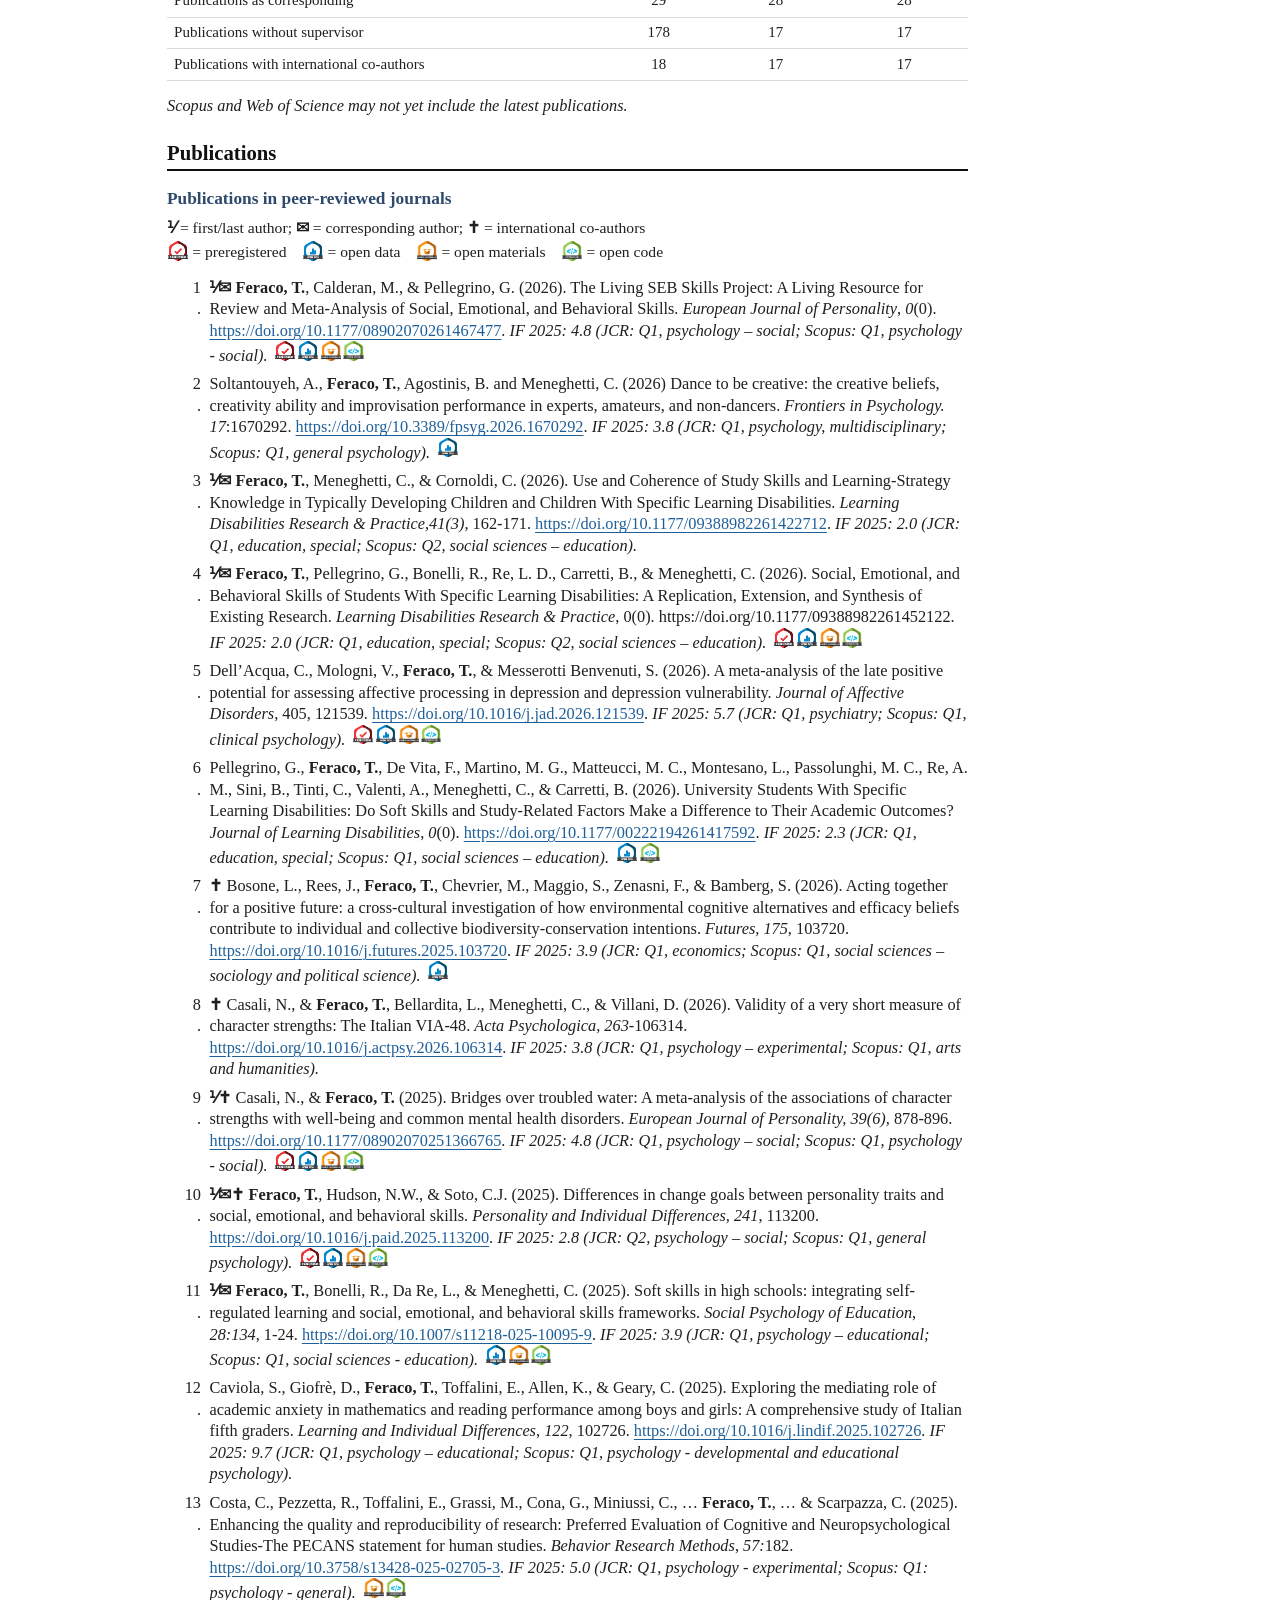
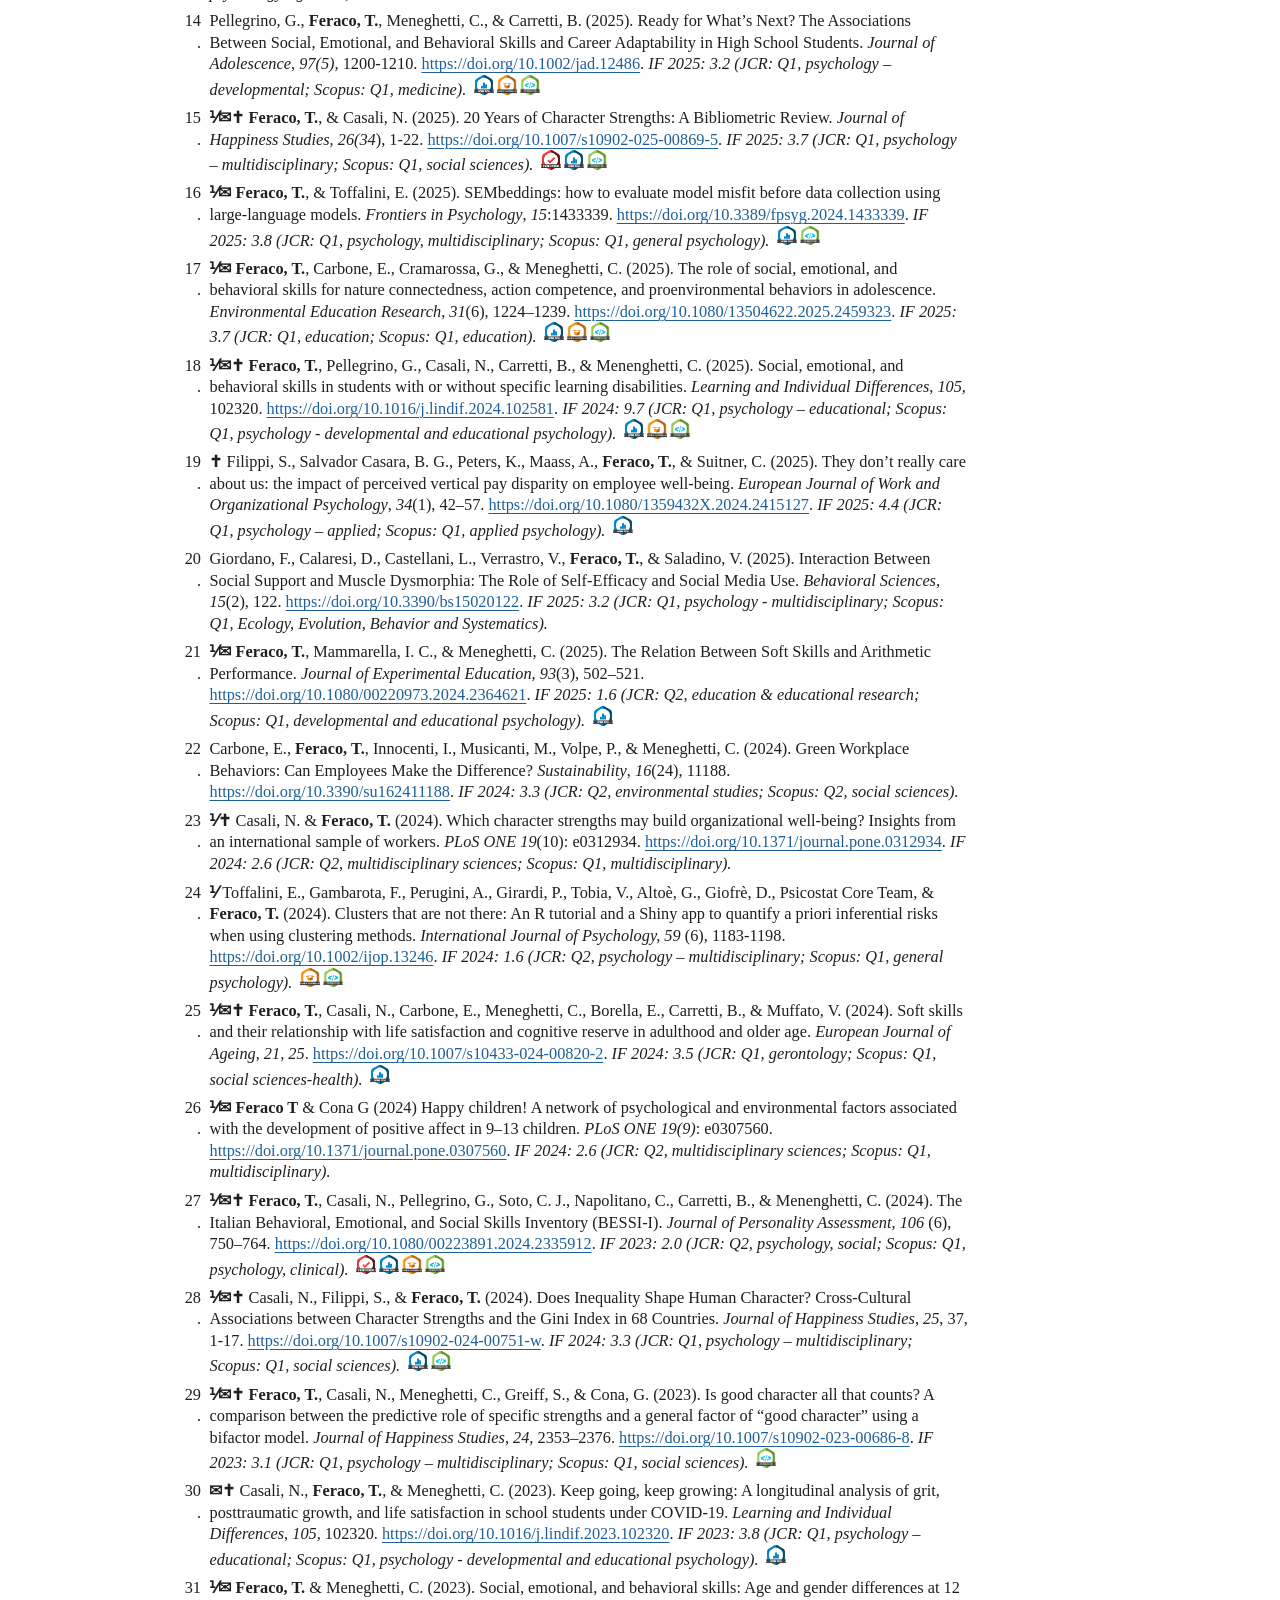
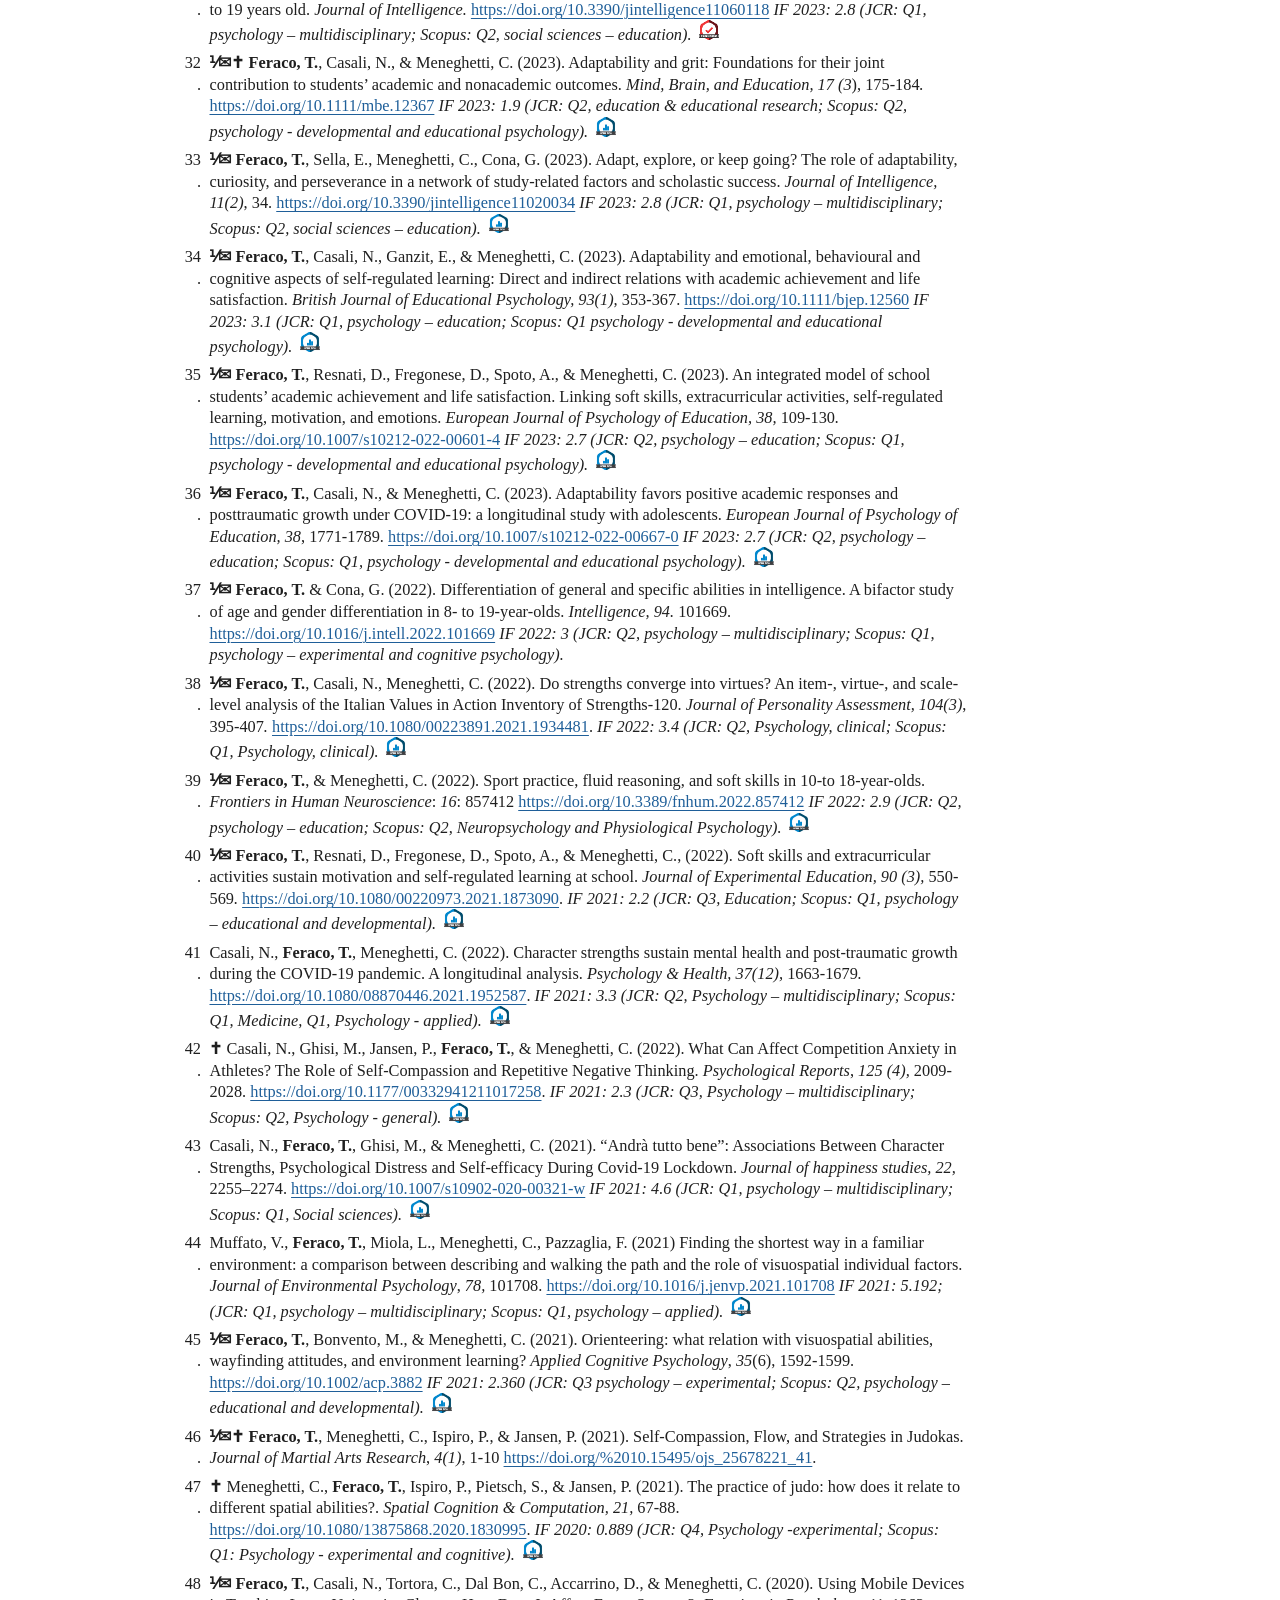
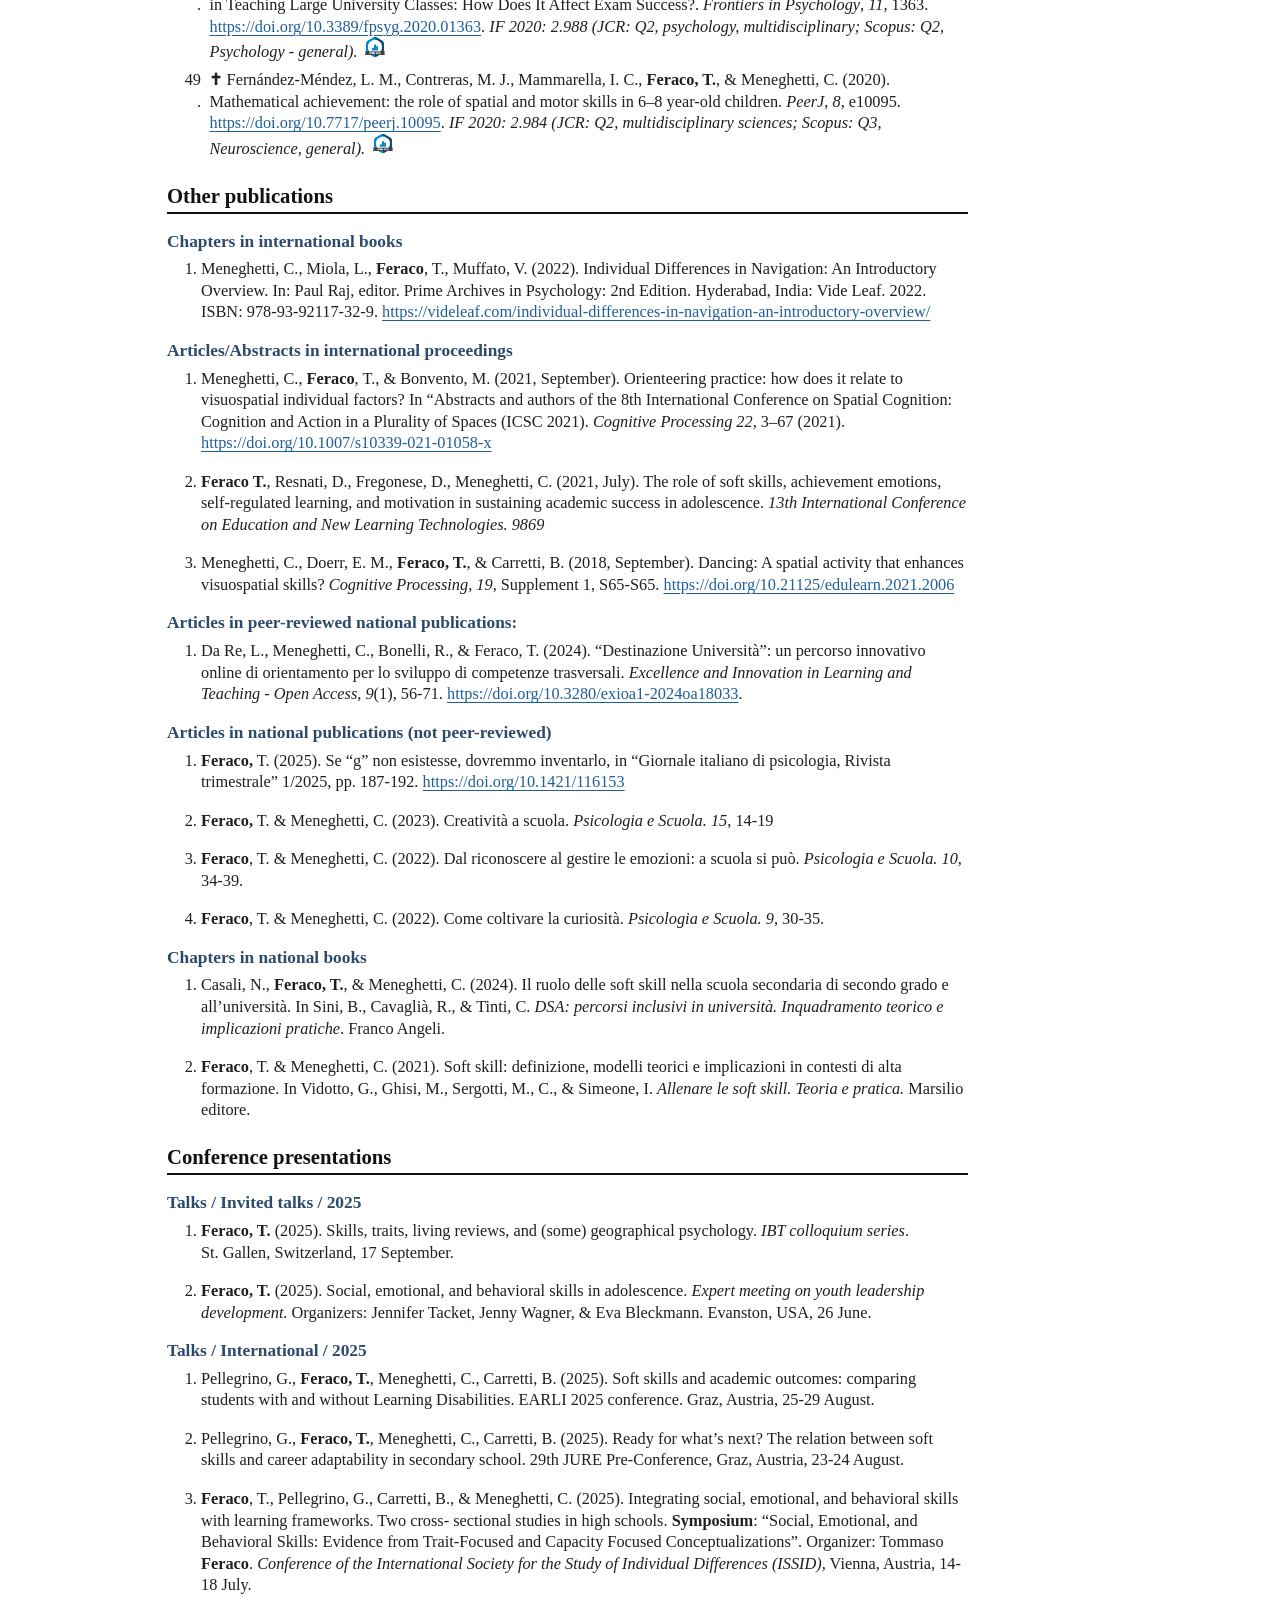
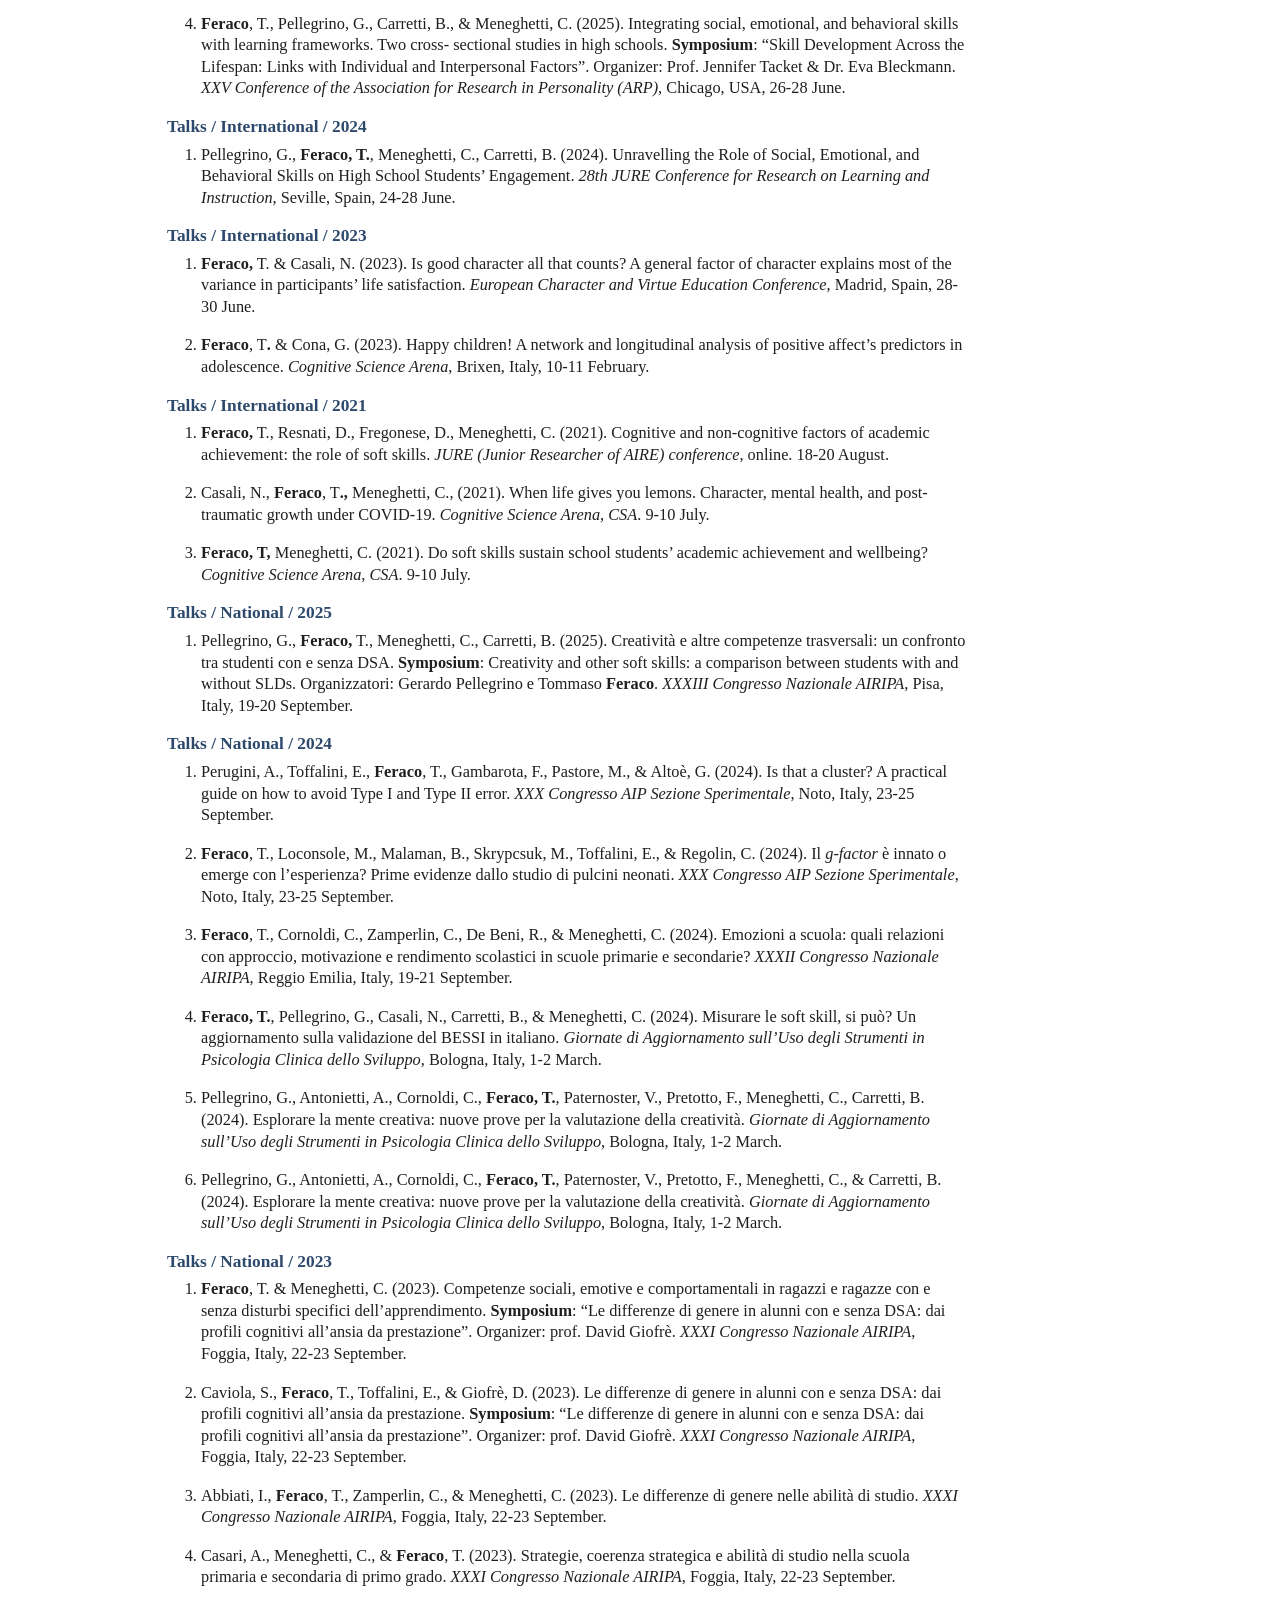
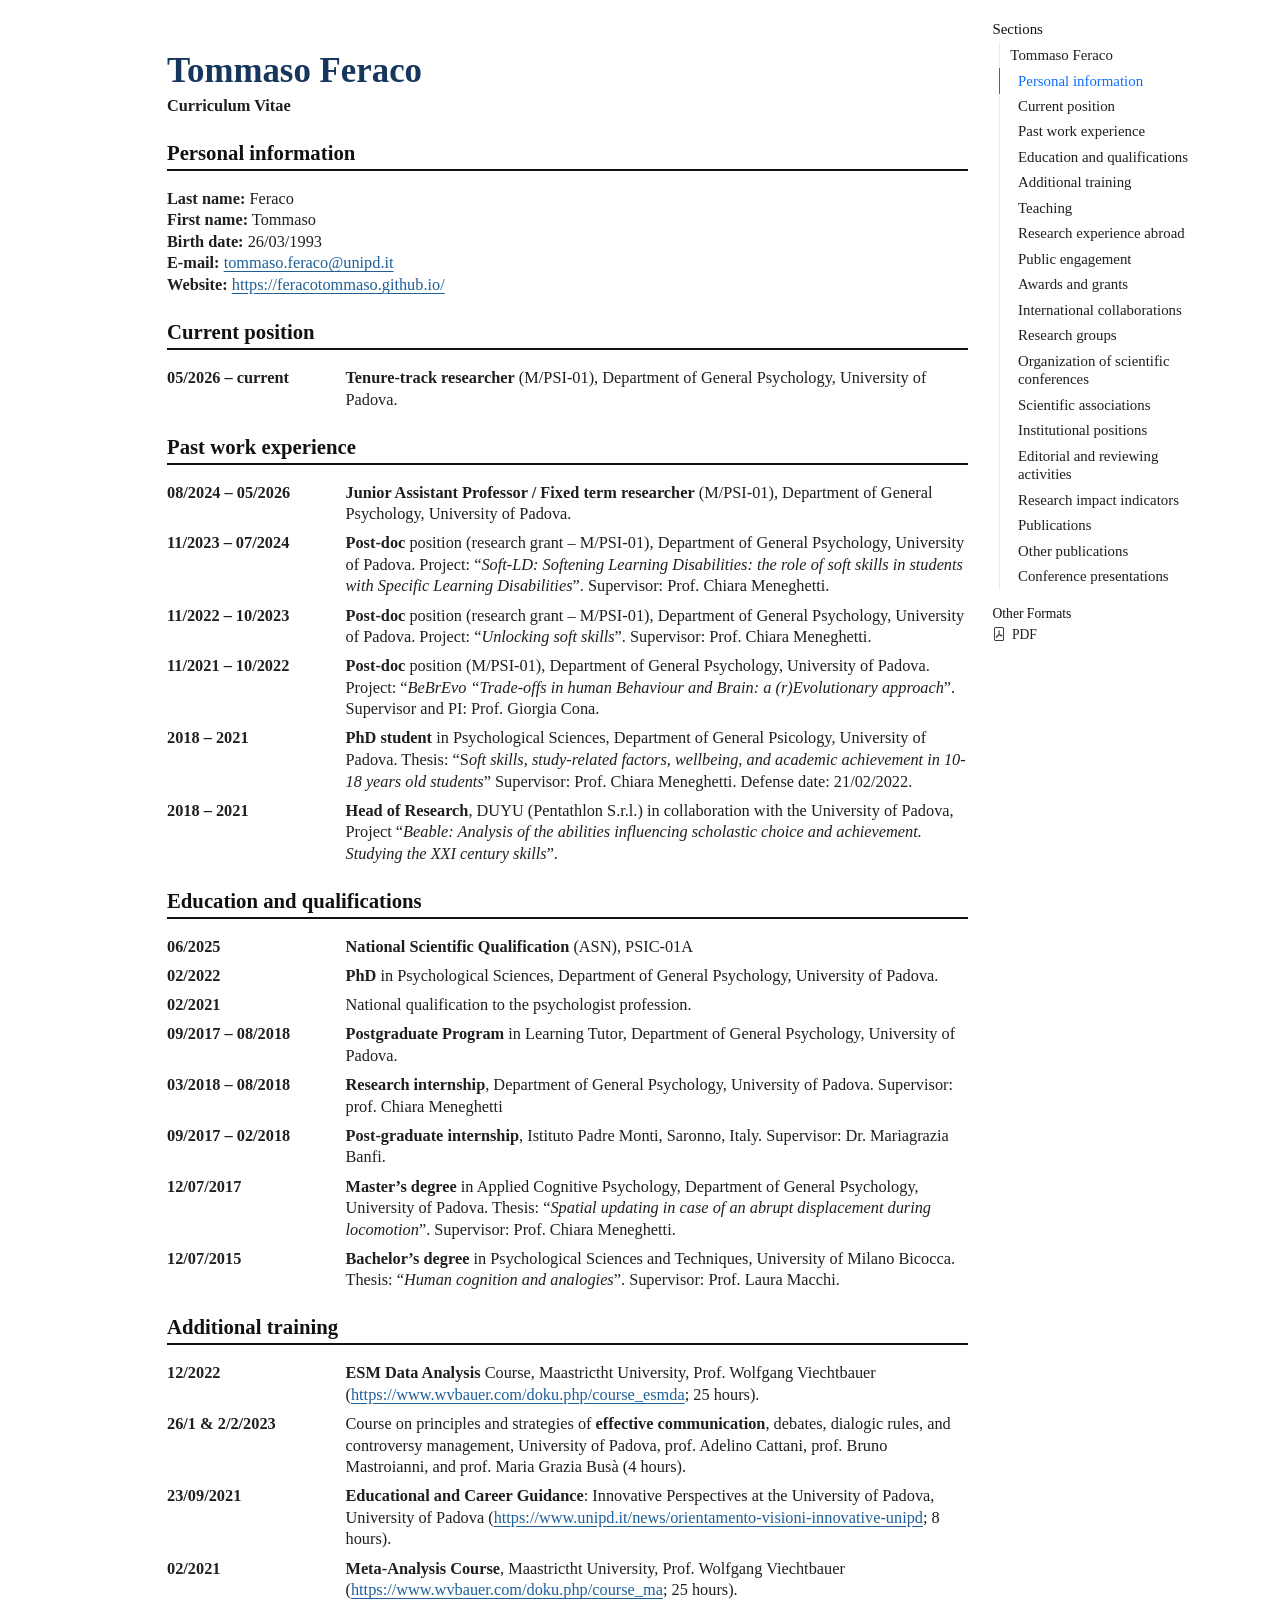
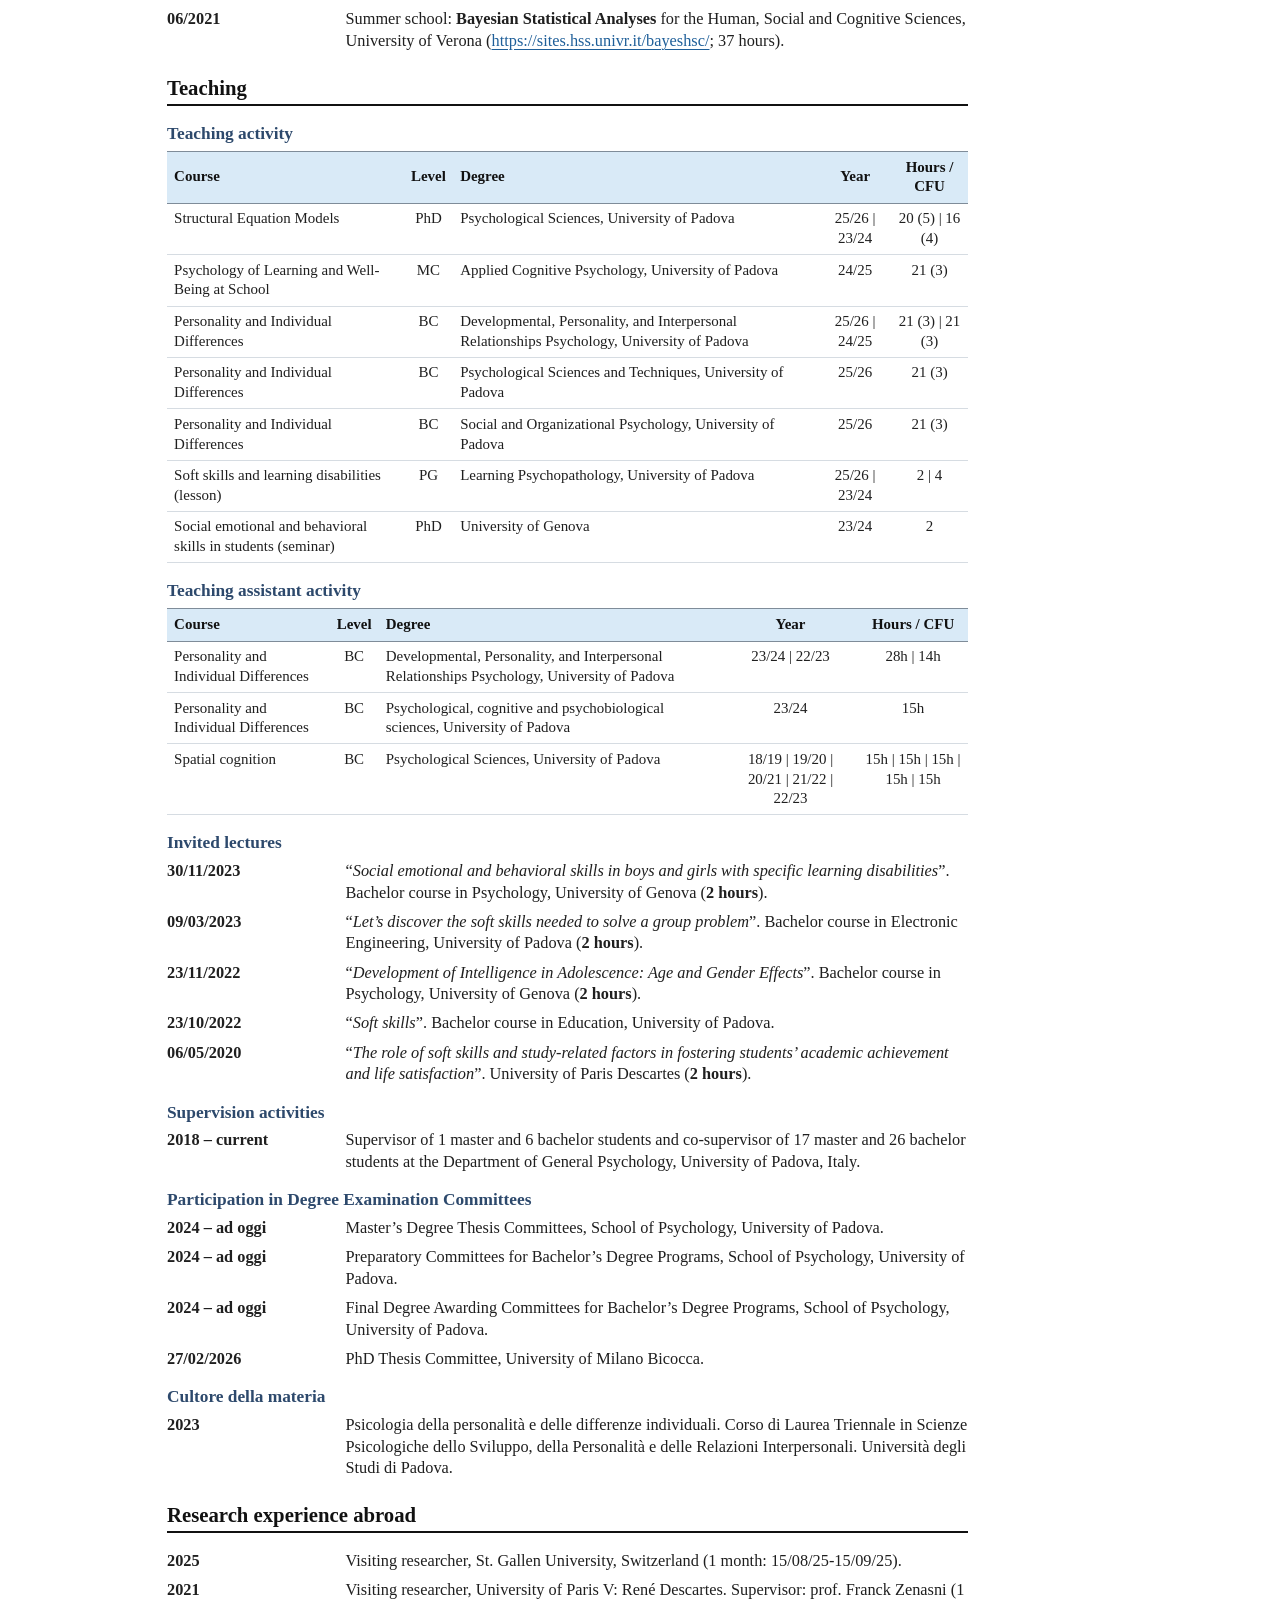
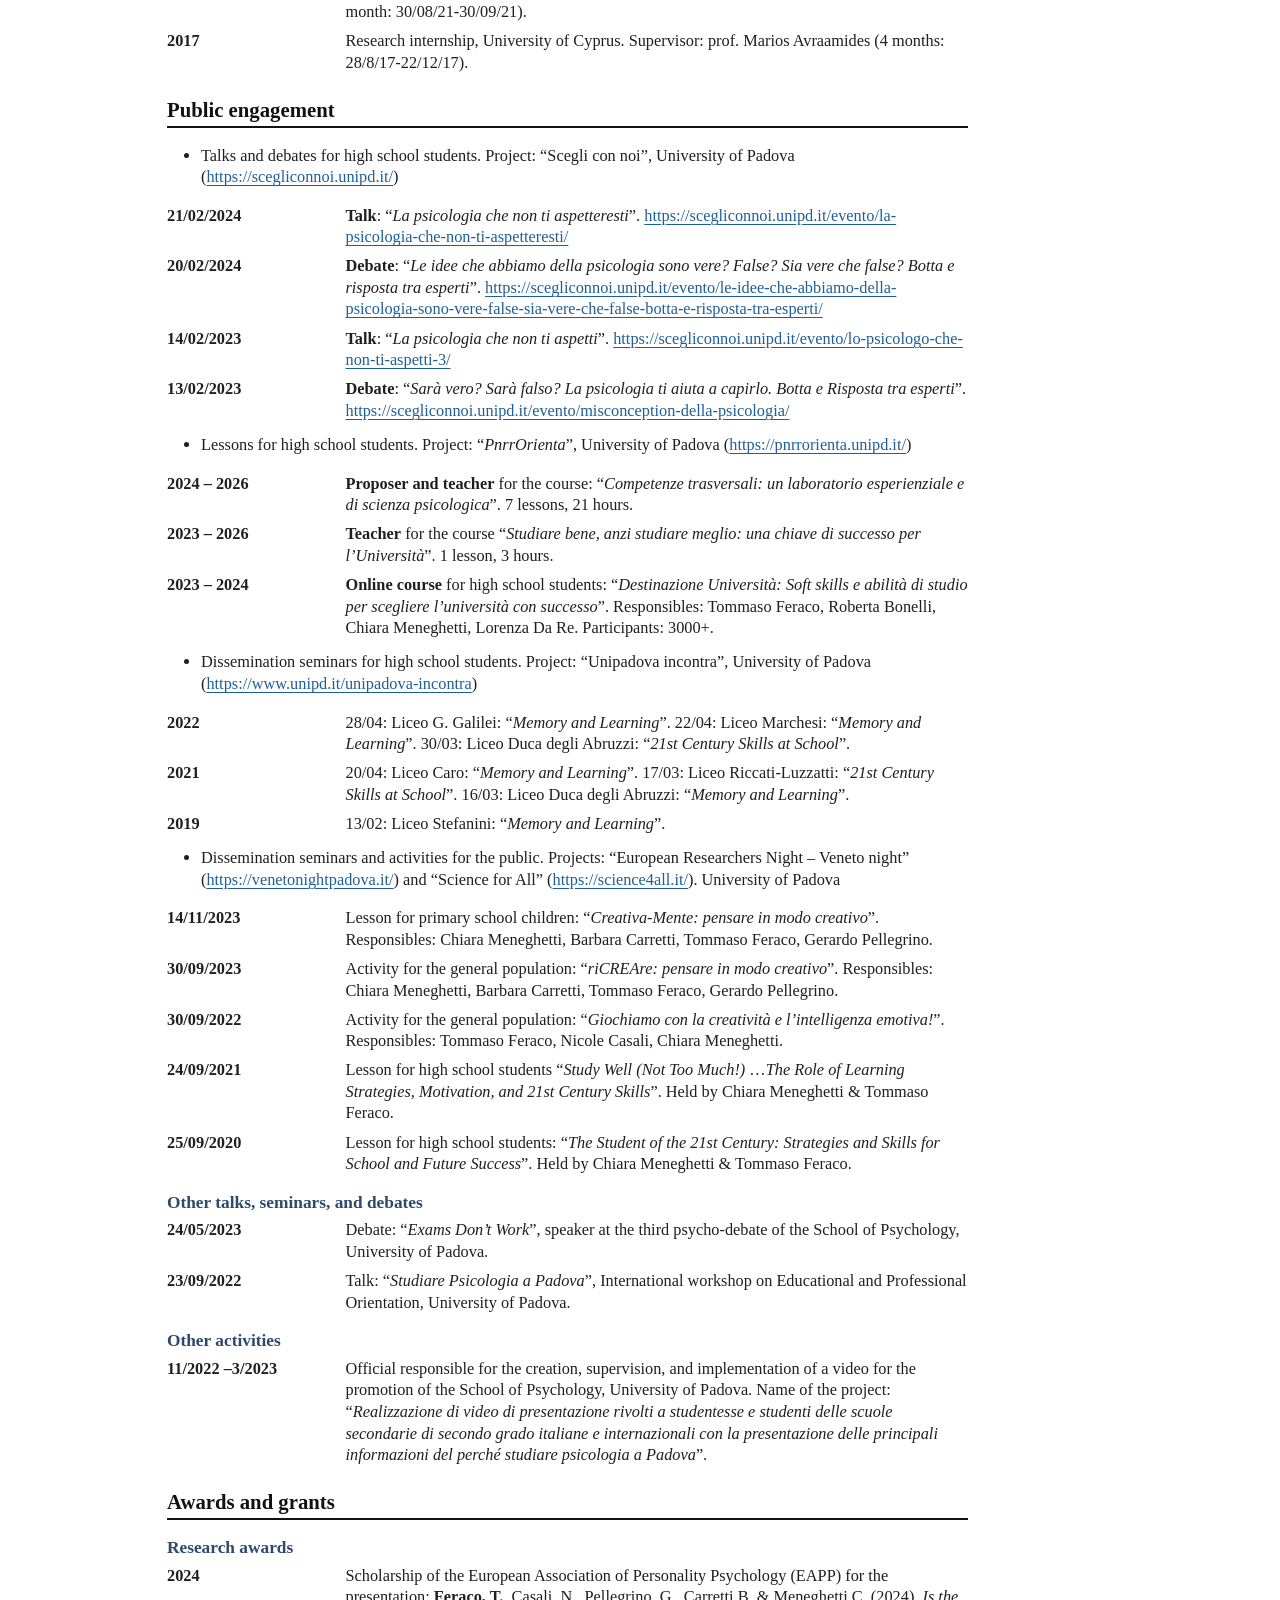
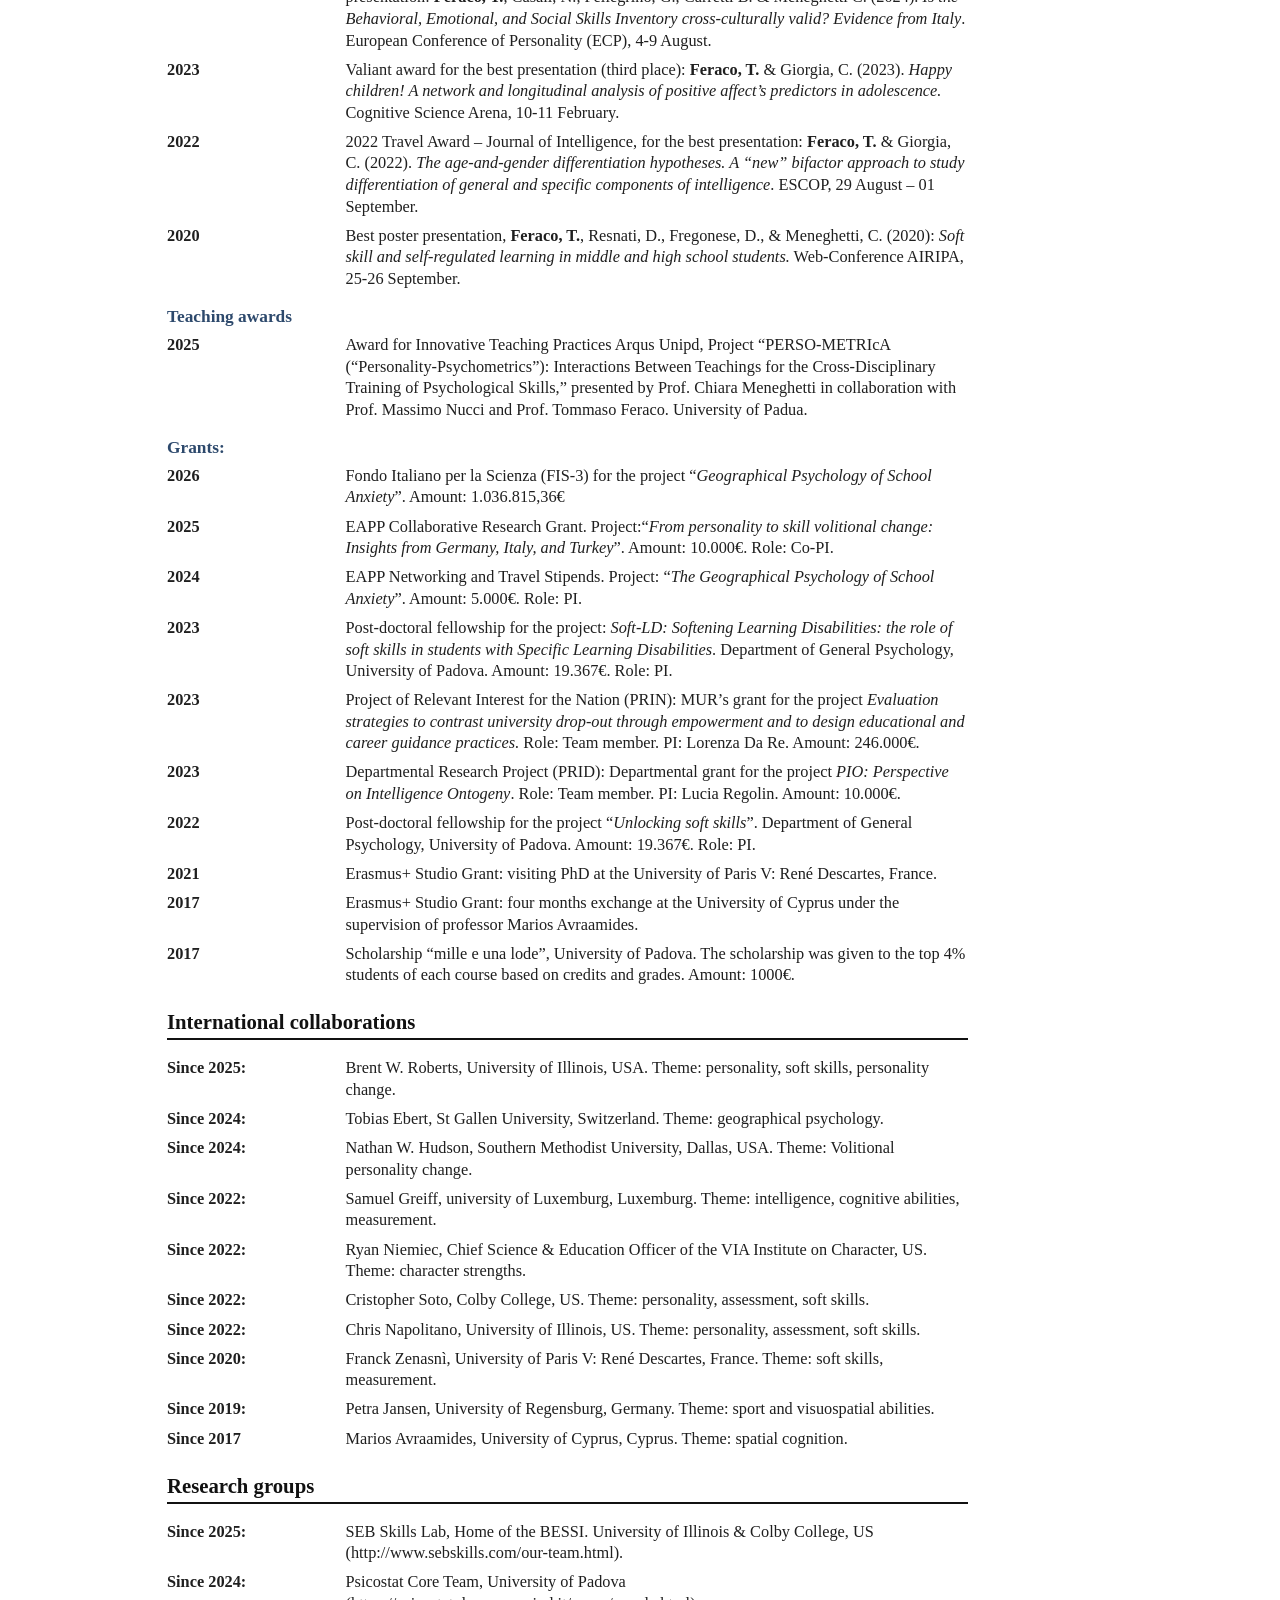
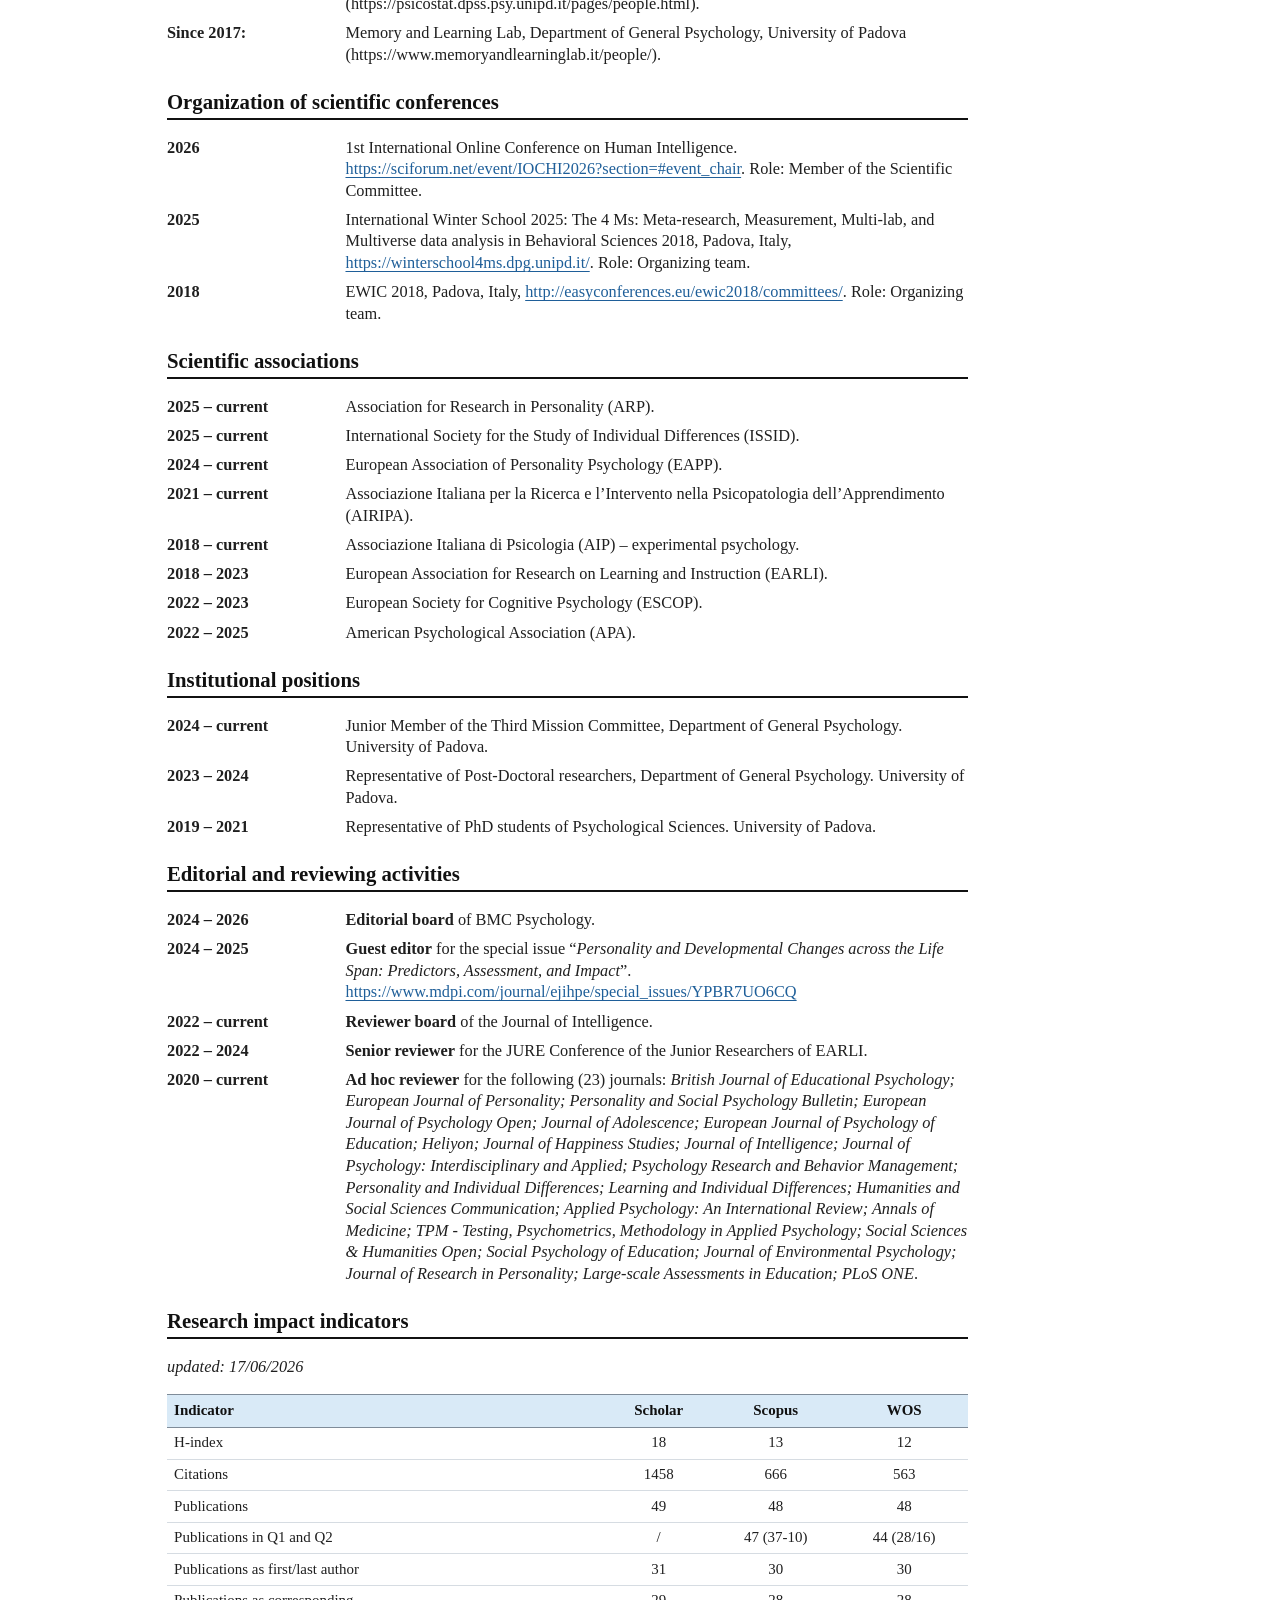
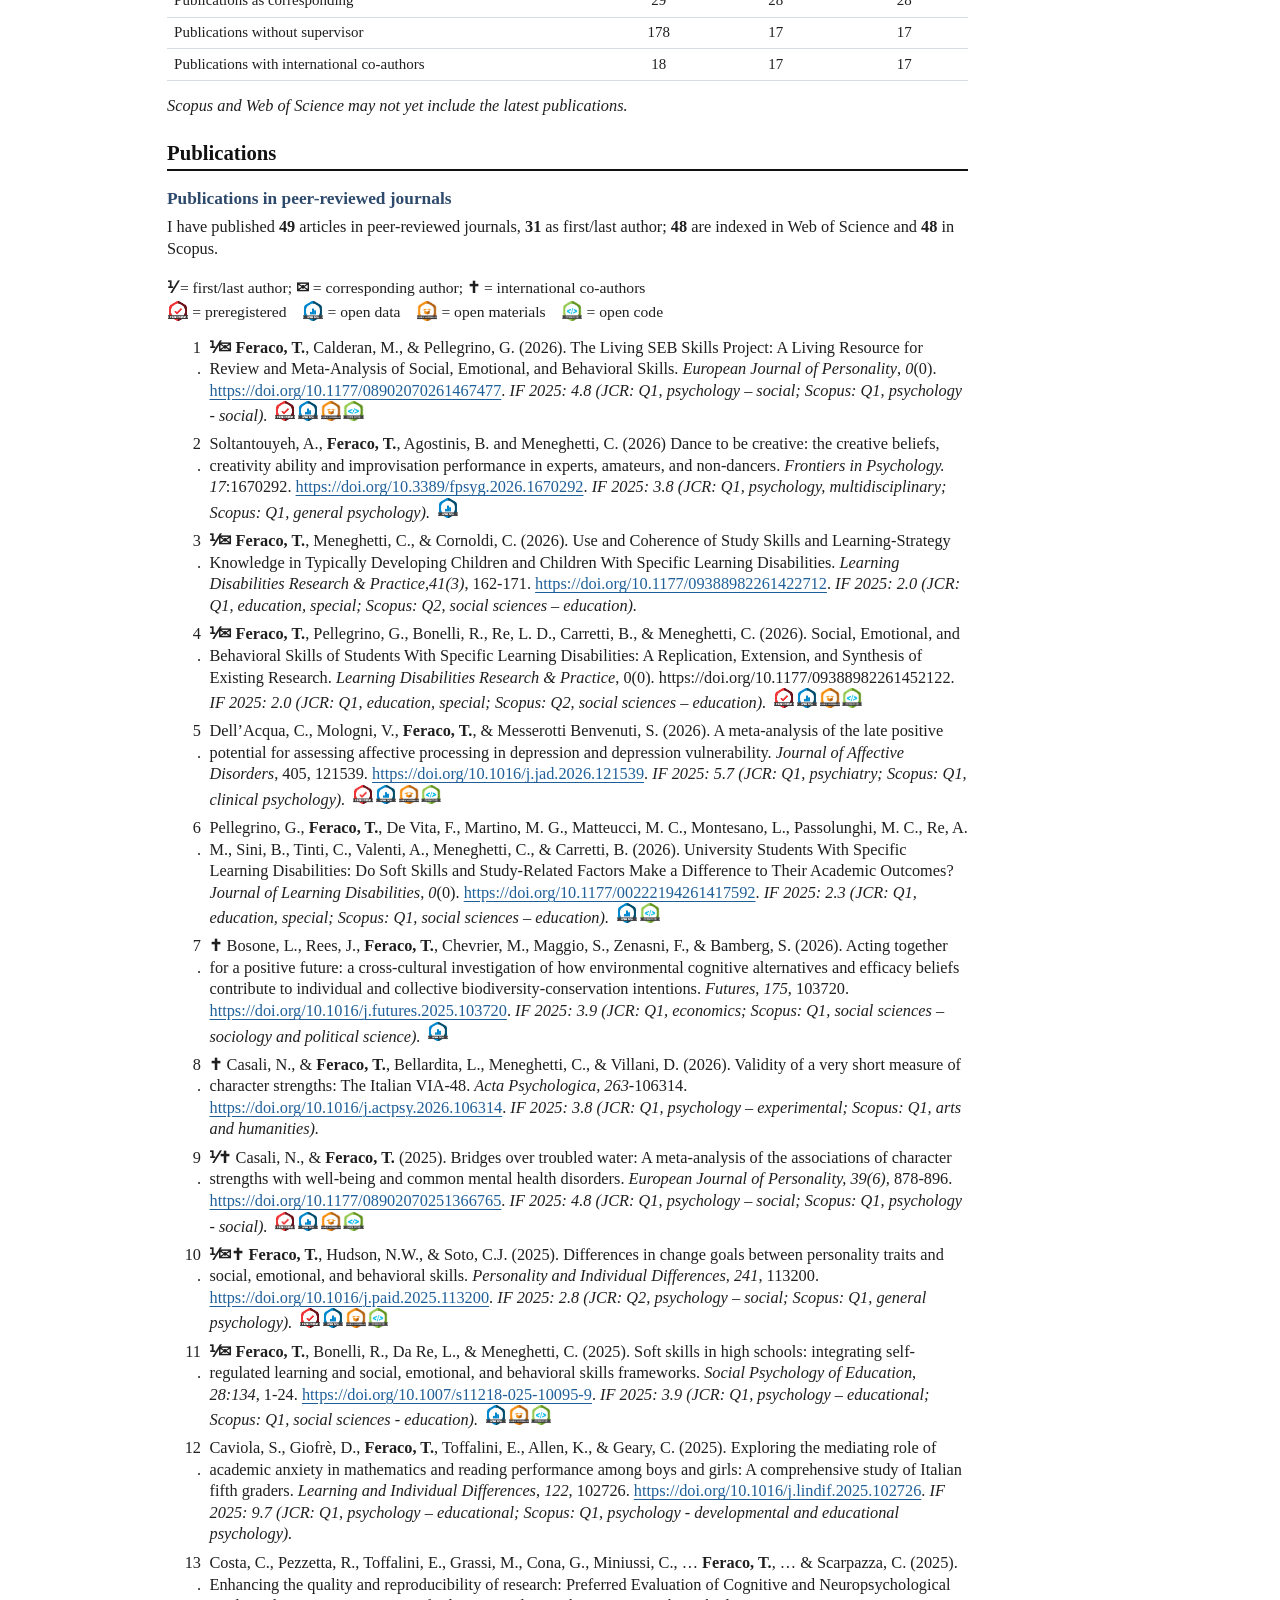
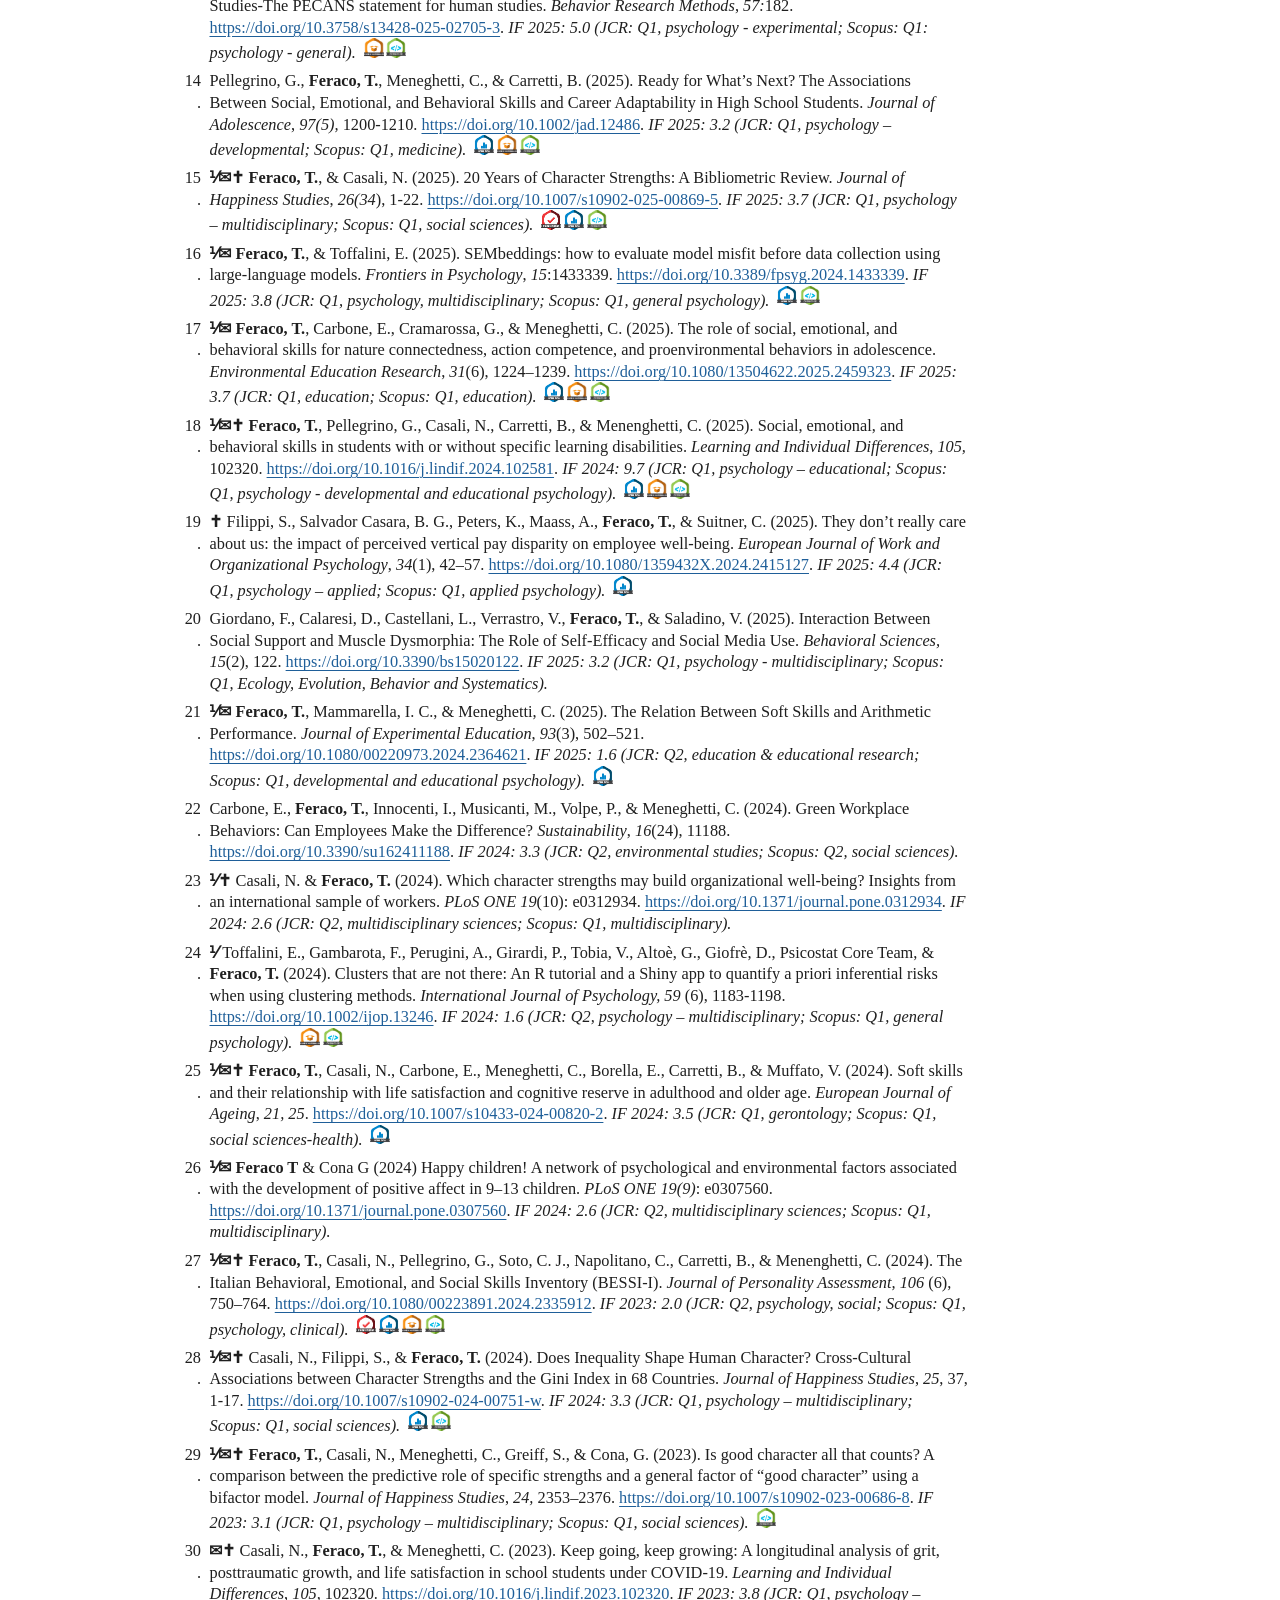
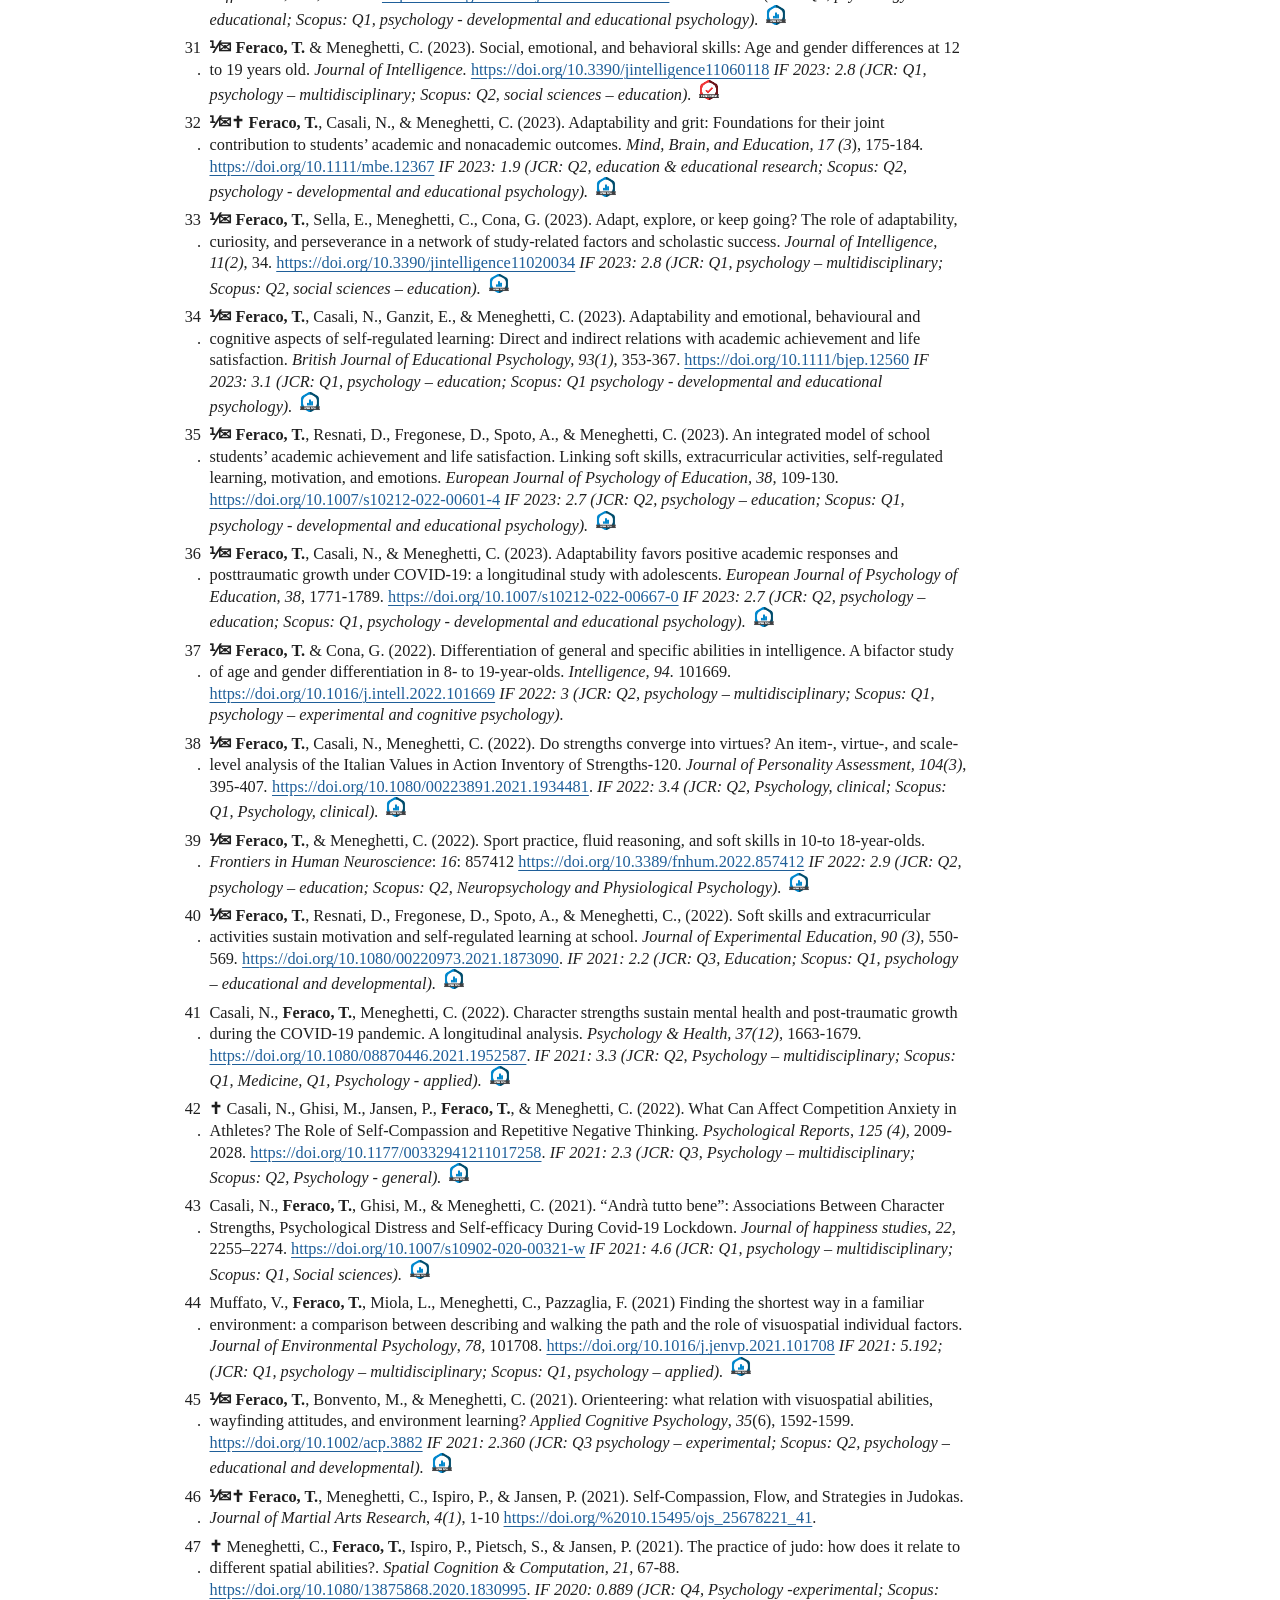
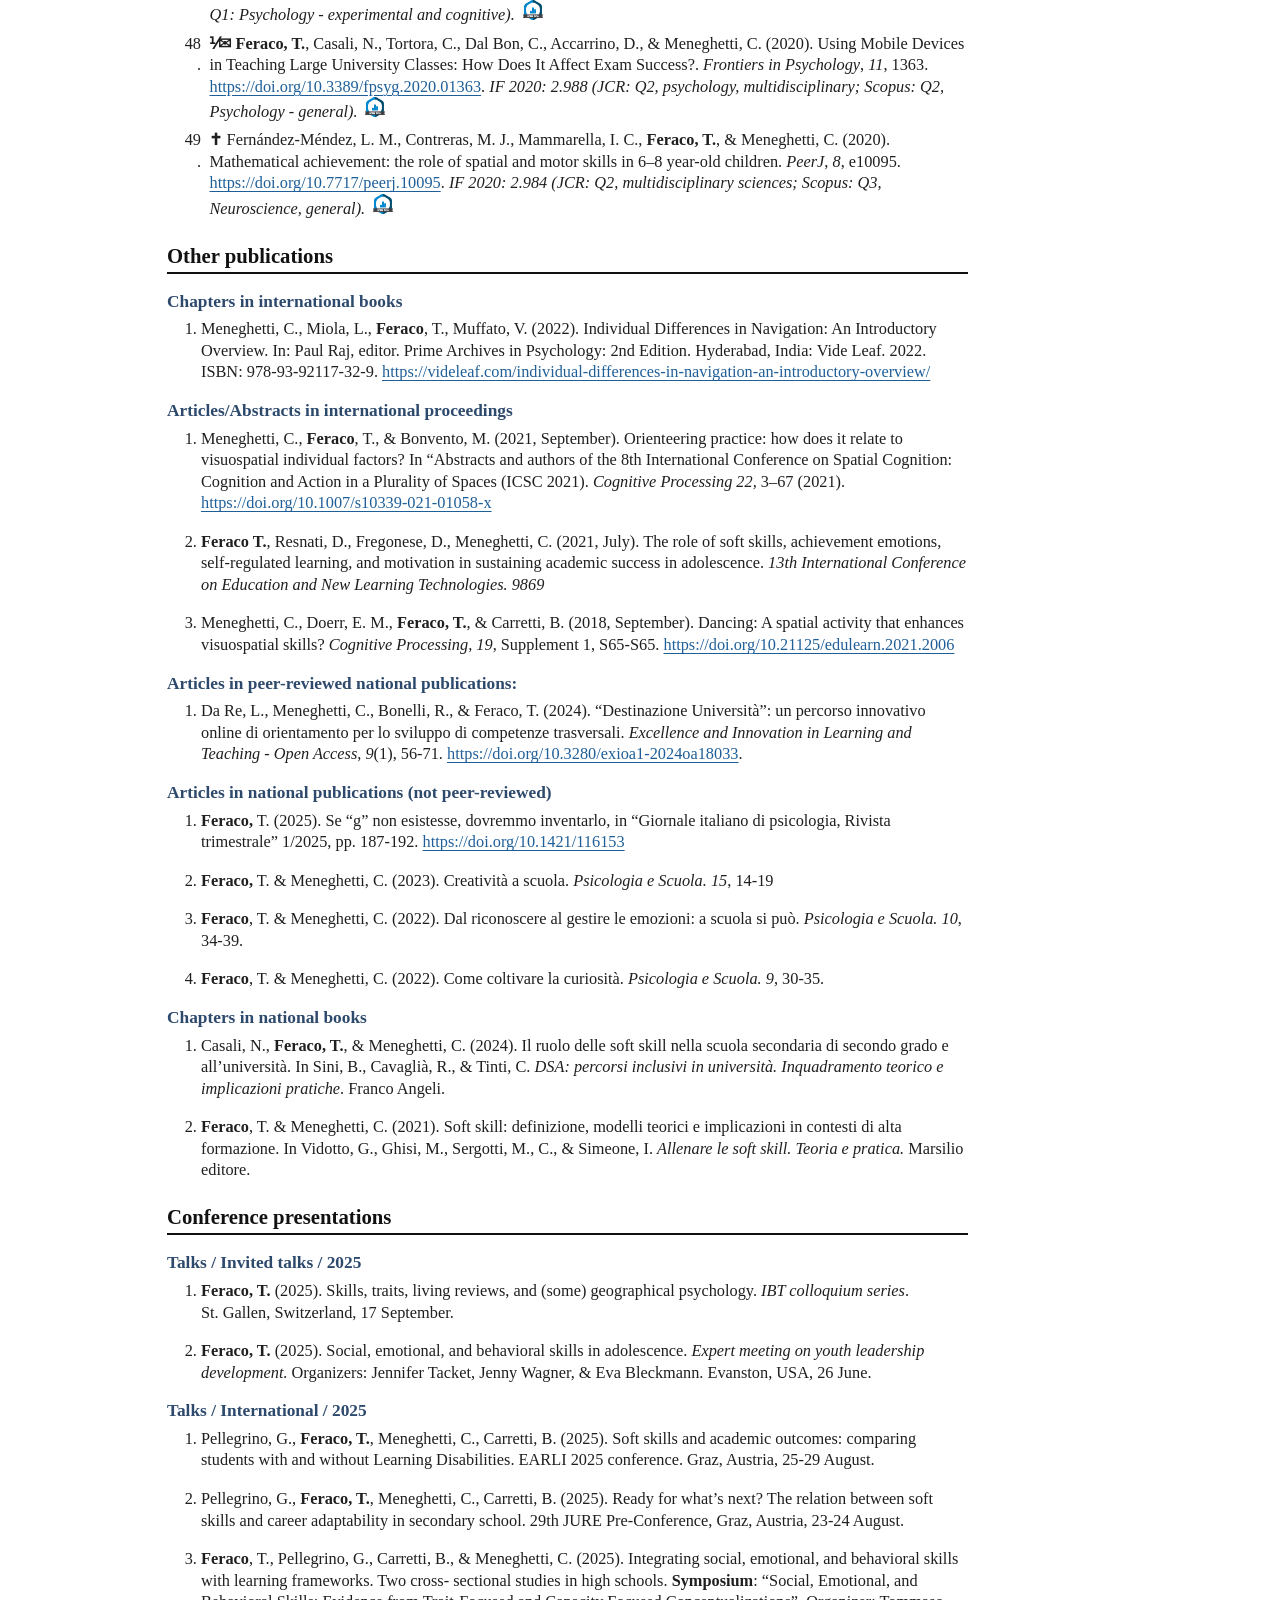
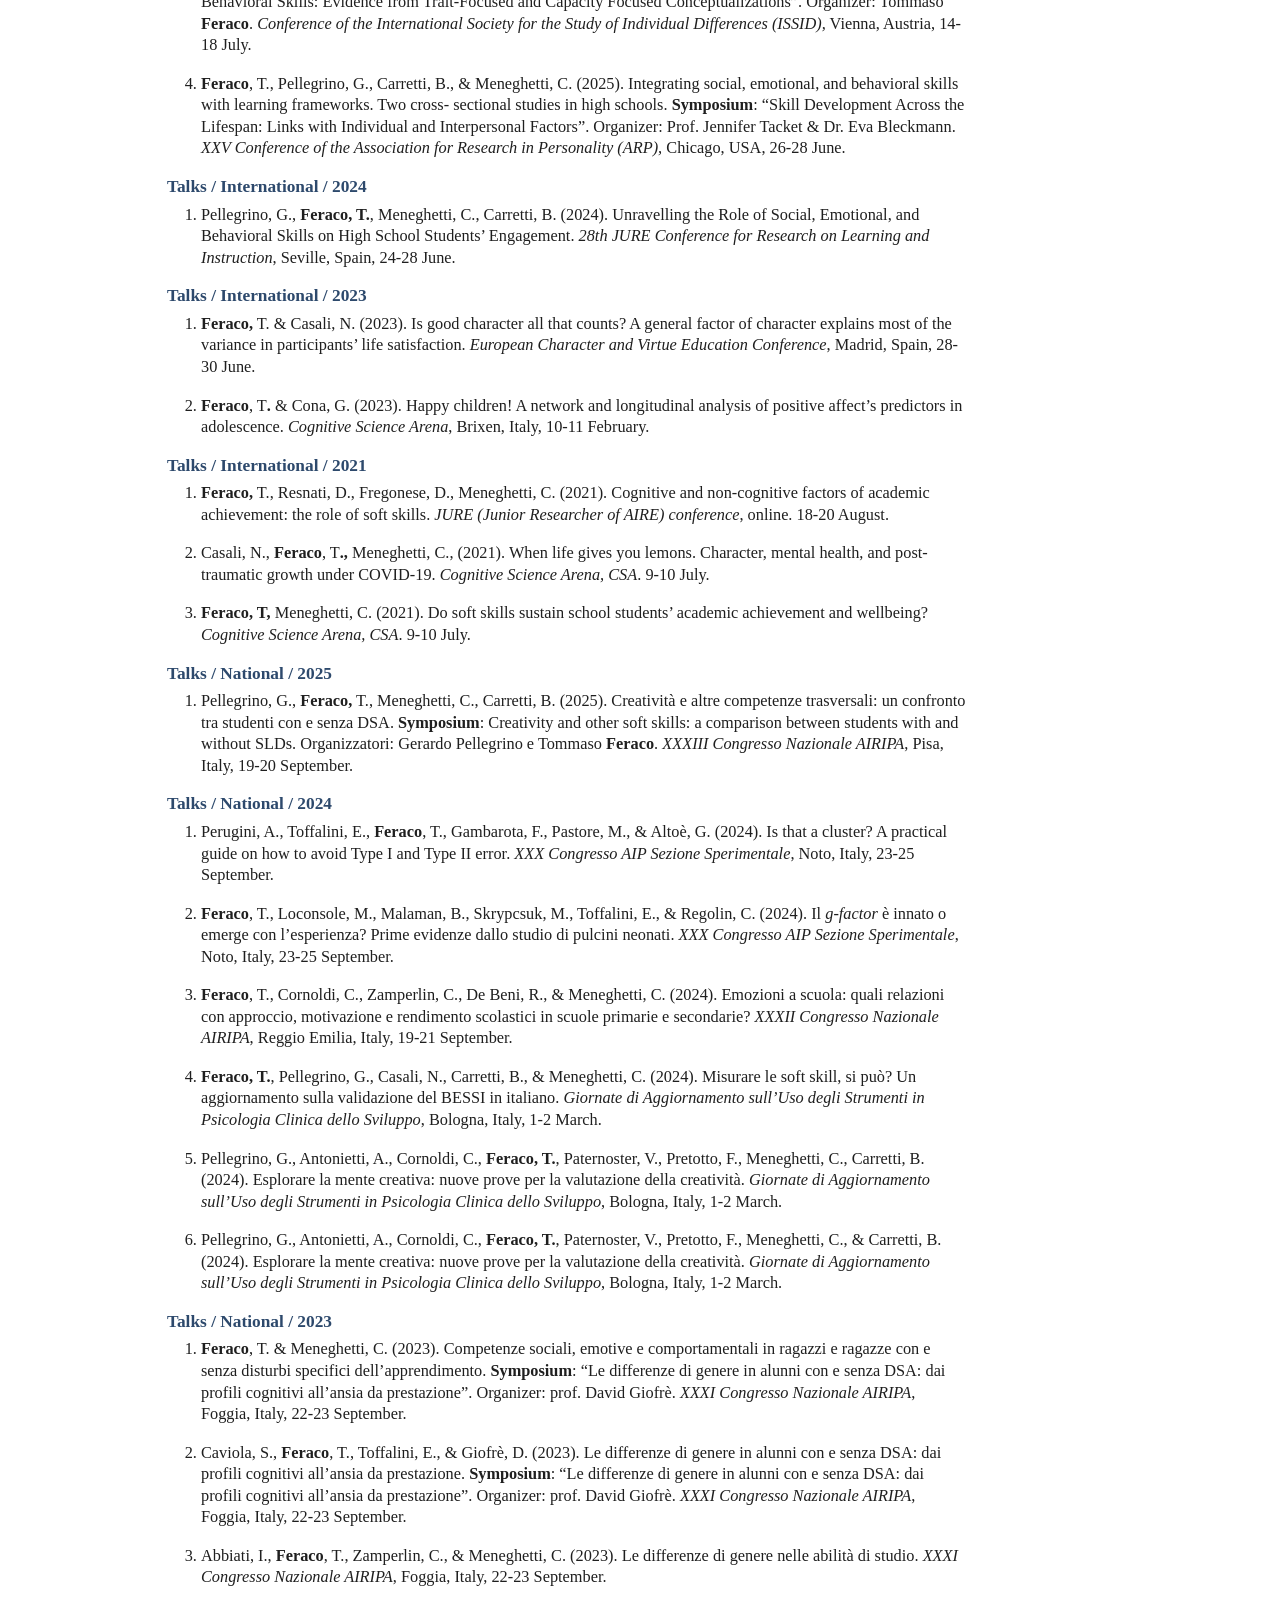
